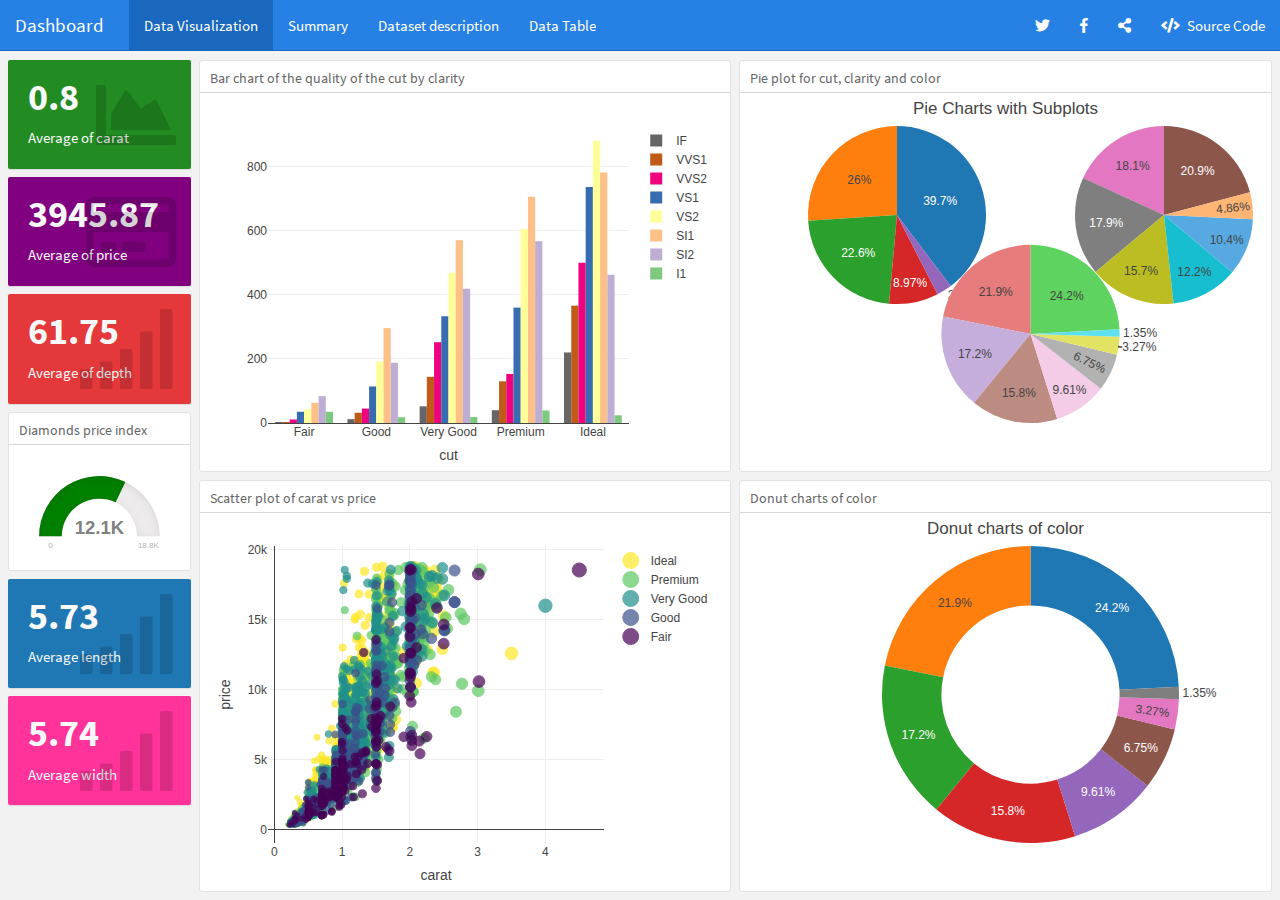
==== docs/index.html @ 5257e361 "Auto update dashboard" ====
<!DOCTYPE html>
<html xmlns="http://www.w3.org/1999/xhtml">
<head>

<meta charset="utf-8">
<meta http-equiv="Content-Type" content="text/html; charset=utf-8" />
<meta name="generator" content="pandoc" />



<title>Dashboard</title>

<meta property="og:title" content="Dashboard" />

<meta name='viewport' content='width=device-width, initial-scale=1.0, maximum-scale=1.0, user-scalable=no' />

<link rel="icon" href="data:image/x-icon;" type="image/x-icon">


<script type="text/javascript">
window.FlexDashboardComponents = [];
</script>

<script id="flexdashboard-navbar" type="application/json">
[{"icon":"fa-twitter"},{"icon":"fa-facebook"},{"icon":"fa-share-alt","items":[{"title":"Twitter","icon":"fa-twitter"},{"title":"Facebook","icon":"fa-facebook"},{"title":"Google+","icon":"fa-google-plus"},{"title":"LinkedIn","icon":"fa-linkedin"},{"title":"Pinterest","icon":"fa-pinterest"}]},{"title":"Source Code","icon":"fa-code","href":"source_embed","align":"right"}]
</script>
<script src="site_libs/header-attrs-2.16/header-attrs.js"></script>
<script src="site_libs/jquery-3.6.0/jquery-3.6.0.min.js"></script>
<meta name="viewport" content="width=device-width, initial-scale=1" />
<link href="site_libs/bootstrap-3.3.5/css/cosmo.min.css" rel="stylesheet" />
<script src="site_libs/bootstrap-3.3.5/js/bootstrap.min.js"></script>
<script src="site_libs/bootstrap-3.3.5/shim/html5shiv.min.js"></script>
<script src="site_libs/bootstrap-3.3.5/shim/respond.min.js"></script>
<style>h1 {font-size: 34px;}
       h1.title {font-size: 38px;}
       h2 {font-size: 30px;}
       h3 {font-size: 24px;}
       h4 {font-size: 18px;}
       h5 {font-size: 16px;}
       h6 {font-size: 12px;}
       code {color: inherit; background-color: rgba(0, 0, 0, 0.04);}
       pre:not([class]) { background-color: white }</style>
<script src="site_libs/stickytableheaders-0.1.19/jquery.stickytableheaders.min.js"></script>
<link href="site_libs/font-awesome-5.1.0/css/all.css" rel="stylesheet" />
<link href="site_libs/font-awesome-5.1.0/css/v4-shims.css" rel="stylesheet" />
<link href="site_libs/featherlight-1.3.5/featherlight.min.css" rel="stylesheet" />
<script src="site_libs/featherlight-1.3.5/featherlight.min.js"></script>
<link href="site_libs/prism-1.4.1/prism.css" rel="stylesheet" />
<script src="site_libs/prism-1.4.1/prism.js"></script>
<script src="site_libs/htmlwidgets-1.5.4/htmlwidgets.js"></script>
<script src="site_libs/raphael-2.1.4/raphael-2.1.4.min.js"></script>
<link href="site_libs/justgage-1.2.2.1/justgage.css" rel="stylesheet" />
<script src="site_libs/justgage-1.2.2.1/justgage.js"></script>
<script src="site_libs/gauge-binding-0.5.2/gauge.js"></script>
<script src="site_libs/plotly-binding-4.10.1/plotly.js"></script>
<script src="site_libs/typedarray-0.1/typedarray.min.js"></script>
<link href="site_libs/crosstalk-1.2.0/css/crosstalk.min.css" rel="stylesheet" />
<script src="site_libs/crosstalk-1.2.0/js/crosstalk.min.js"></script>
<link href="site_libs/plotly-htmlwidgets-css-2.11.1/plotly-htmlwidgets.css" rel="stylesheet" />
<script src="site_libs/plotly-main-2.11.1/plotly-latest.min.js"></script>
<link href="site_libs/datatables-css-0.0.0/datatables-crosstalk.css" rel="stylesheet" />
<script src="site_libs/datatables-binding-0.26/datatables.js"></script>
<link href="site_libs/dt-core-1.12.1/css/jquery.dataTables.min.css" rel="stylesheet" />
<link href="site_libs/dt-core-1.12.1/css/jquery.dataTables.extra.css" rel="stylesheet" />
<script src="site_libs/dt-core-1.12.1/js/jquery.dataTables.min.js"></script>
<script src="site_libs/jszip-1.12.1/jszip.min.js"></script>
<link href="site_libs/dt-ext-buttons-1.12.1/css/buttons.dataTables.min.css" rel="stylesheet" />
<script src="site_libs/dt-ext-buttons-1.12.1/js/dataTables.buttons.min.js"></script>
<script src="site_libs/dt-ext-buttons-1.12.1/js/buttons.html5.min.js"></script>
<script src="site_libs/dt-ext-buttons-1.12.1/js/buttons.colVis.min.js"></script>
<script src="site_libs/dt-ext-buttons-1.12.1/js/buttons.print.min.js"></script>
<style type="text/css">

/*
 Dashboard CSS from Keen IO Dashboards
 (https://github.com/keen/dashboards)
*/

body {
  background: #f2f2f2;
  padding: 60px 0 0 8px; /* padding-top overridden by theme */
}

body hr {
  border-color: #d7d7d7;
  margin: 10px 0;
}

.navbar-inverse .navbar-nav > li > a,
.navbar .navbar-brand {
  text-decoration: none;
}

.navbar-logo {
  margin-top: 1px;
}

.navbar-logo img {
  margin-right: 12px;
}

.navbar-author {
  margin-left: 10px;
  font-size: 15px;
}

.navbar .dropdown-menu .fa {
  min-width: 20px;
}

.navbar .dropdown-menu {
  min-width: 150px;
  max-height: 500px;
  overflow: auto;
}

.chart-wrapper,
.nav-tabs-custom,
.sbframe-commentary
{
  background: #fff;
  border: 1px solid #e2e2e2;
  border-radius: 3px;
  margin-bottom: 8px;
  margin-right: 8px;
}

.chart-title {
  border-bottom: 1px solid #d7d7d7;
  color: #666;
  font-size: 14px;
  font-weight: 300;
  padding: 7px 10px 4px;
}

.chart-wrapper .chart-title:empty {
  display: none;
}

.chart-wrapper .chart-stage {
  overflow: hidden;
  padding: 5px 10px;
  position: relative;
}

.chart-wrapper .chart-notes {
  background: #fbfbfb;
  border-top: 1px solid #e2e2e2;
  color: #808080;
  font-size: 12px;
  padding: 8px 10px 5px;
}

/*
 CSS for handling flexbox layout
*/

#dashboard-container {
  visibility: hidden;
}

.tab-content>.dashboard-page-wrapper.active {
  display: -webkit-box;
  display: -webkit-flex;
  display: -ms-flexbox;
  display: flex;
}

.dashboard-page-wrapper {
  display: -webkit-box;
  display: -webkit-flex;
  display: -ms-flexbox;
  display: flex;
  -webkit-box-orient: vertical;
  -webkit-box-direction: normal;
  -webkit-flex-direction: column;
      -ms-flex-direction: column;
          flex-direction: column;
}

.dashboard-row-orientation {
  display: -webkit-box;
  display: -webkit-flex;
  display: -ms-flexbox;
  display: flex;
  -webkit-box-orient: vertical;
  -webkit-box-direction: normal;
  -webkit-flex-direction: column;
      -ms-flex-direction: column;
          flex-direction: column;
}

.dashboard-row {
  display: -webkit-box;
  display: -webkit-flex;
  display: -ms-flexbox;
  display: flex;
  -webkit-box-orient: horizontal;
  -webkit-box-direction: normal;
  -webkit-flex-direction: row;
      -ms-flex-direction: row;
          flex-direction: row;
}

.dashboard-row-flex {
  -webkit-box-flex: 1;
  -webkit-flex: 1;
      -ms-flex: 1;
          flex: 1;
}

.dashboard-column-orientation {
  display: -webkit-box;
  display: -webkit-flex;
  display: -ms-flexbox;
  display: flex;
  -webkit-box-orient: horizontal;
  -webkit-box-direction: normal;
  -webkit-flex-direction: row;
      -ms-flex-direction: row;
          flex-direction: row;
}

.dashboard-column {
  -webkit-box-flex: 1;
  -webkit-flex: 1;
      -ms-flex: 1;
          flex: 1;
  display: -webkit-box;
  display: -webkit-flex;
  display: -ms-flexbox;
  display: flex;
  -webkit-box-orient: vertical;
  -webkit-box-direction: normal;
  -webkit-flex-direction: column;
      -ms-flex-direction: column;
          flex-direction: column;
}

.chart-wrapper-flex {
  -webkit-box-flex: 1;
  -webkit-flex: 1;
      -ms-flex: 1;
          flex: 1;
  display: -webkit-box;
  display: -webkit-flex;
  display: -ms-flexbox;
  display: flex;
  -webkit-box-orient: vertical;
  -webkit-box-direction: normal;
  -webkit-flex-direction: column;
      -ms-flex-direction: column;
          flex-direction: column;
}

.chart-stage-flex {
  -webkit-box-flex: 1;
  -webkit-flex: 1;
      -ms-flex: 1;
          flex: 1;
  position: relative;
}

.chart-shim {
  position: absolute;
  left: 8px; top: 8px; right: 8px; bottom: 8px;
}

.no-padding .chart-shim {
  left: 0; top: 0; right: 0; bottom: 0;
}

.flowing-content-shim {
  overflow: auto;
  left: 0; top: 0; right: 0; bottom: 0;
  padding-left: 8px;
  padding-right: 8px;
}

.flowing-content-container {
  padding-top: 8px;
  padding-bottom: 8px;
}

.chart-stage .table-bordered {
  border: none;
}

.chart-stage .table-bordered > tbody > tr > th,
.chart-stage .table-bordered > tfoot > tr > th,
.chart-stage .table-bordered > tbody > tr > td,
.chart-stage .table-bordered > tfoot > tr > td {
  border: none;
}

.chart-stage .table-bordered > tbody > tr > td {
  border-top: 1px solid #dddddd;
}

.chart-stage .table-bordered > thead > tr > th {
  border: none;
  border-bottom: 2px solid #dddddd;
}

.bootstrap-table table>thead {
  background-color: #fff;
}

.bootstrap-table table.data,
.bootstrap-table table.shiny-table {
  width: inherit !important;
}

.bootstrap-table table.data>tbody>tr>th,
.bootstrap-table table.shiny-table>tbody>tr>th {
  border-top: none;
  border-bottom: 2px solid #dddddd;
  padding: 5px;
}

.bootstrap-table .data td[align=right] {
  font-family: inherit;
}

.chart-wrapper form {
  padding-left: 5px;
  padding-right: 5px;
}

.shiny-input-container label {
  font-weight: normal;
}

.chart-stage .html-widget {
  width: 100% !important;
  height: 100% !important;
}

.chart-stage .html-widget-static-bound {
  width: 100% !important;
  height: 100% !important;
}

.chart-stage .shiny-bound-output {
  width: 100% !important;
  height: 100% !important;
}

/* Omit display of empty paragraphs */

.chart-shim>p:empty {
  display: none;
}

.chart-stage>p:empty {
  display: none;
}

/* Omit display of special knitr options div*/

.chart-stage .knitr-options {
  display: none;
}

/* Automatically resizing images */

.image-container {
  position: absolute;
  top: 0;
  left: 0;
  right: 0;
  bottom: 0;
  margin: 0;
}

.image-container img {
  opacity: 0;
  overflow: hidden;
}

/* Value box */

.value-box {
  border-radius: 2px;
  position: relative;
  display: block;
  margin-right: 8px;
  margin-bottom: 8px;
  box-shadow: 0 1px 1px rgba(0, 0, 0, 0.1);
}

.value-box > .inner {
  padding: 10px;
  padding-left: 20px;
  padding-right: 20px;
}

.value-box .value {
  font-size: 38px;
  font-weight: bold;
  margin: 0 0 3px 0;
  white-space: nowrap;
  padding: 0;
}

.value-box .caption {
  font-size: 15px;
}
.value-box .caption > small {
  display: block;
  font-size: 13px;
  margin-top: 5px;
}

.value-box .icon i {
  position: absolute;
  top: 15px;
  right: 15px;
  font-size: 80px;
  color: rgba(0, 0, 0, 0.15);
}

.linked-value:hover {
  cursor: pointer;
}

.value-box.linked-value:hover {
  box-shadow: 0 2px 2px rgba(0, 0, 0, 0.3);
}

/* STORYBOARD */

.storyboard-nav button {
  background: transparent;
  border: 0;
  opacity: .3;
  outline: none;
  padding: 0;
}

.storyboard-nav button:hover,
.storyboard-nav button:hover {
  opacity: .5;
}

.storyboard-nav button:disabled,
.storyboard-nav button:disabled {
  opacity: .1;
}

.storyboard-nav .sbnext,
.storyboard-nav .sbprev {
  float: left;
  width: 2%;
  height: 120px;
  font-size: 50px;
}

.storyboard-nav .sbprev {
  text-align: left;
  width: 2%;
}

.storyboard-nav .sbnext {
  float: right;
  text-align: right;
  margin-right: 8px;
}

.storyboard-nav .sbframelist {
  margin: 0 auto;
  width: 94%;
  height: 120px;
  overflow: hidden;
  text-shadow: none;
  margin-bottom: 8px;
}

.storyboard-nav .sbframelist ul {
  list-style: none;
  margin: 0;
  padding: 0;
  height: 100%;
}

.storyboard-nav .sbframelist ul li {
  float: left;
  width: 270px;
  height: 100%;
  padding: 10px 10px 10px 10px;
  margin-right: 8px;
  background: #fff;
  border: 1px solid #e2e2e2;
  border-radius: 3px;
  color: #3a3c47;
  text-align: left;
  font-size: 14px;
  cursor: pointer;
}

.storyboard-nav .sbframelist ul li:last-child {
  margin-right: 0px;
}

.storyboard-nav .sbframelist ul li.active {
  color: #fff;
  background: #B8B8B8;
}

.sbframe-commentary {
  width: 300px;
  background: #fbfbfb;
  font-size: 14px;
}

.sbframe-commentary ul {
  padding-left: 22px;
}

.sbframe.active {
  display: flex;
}

.sbframe:not(.active) {
  display: none;
}

/* NAV TABS */

.nav-tabs-custom > .nav-tabs {
  margin: 0;
  border-bottom: 1px solid #d7d7d7;
  color: #666;
  font-size: 14px;
  font-weight: 300;
  border-top-right-radius: 3px;
  border-top-left-radius: 3px;
}
.nav-tabs-custom > .nav-tabs > li {
  border-top: 3px solid transparent;
  margin-bottom: -1px;
  margin-right: 5px;
}
.nav-tabs-custom > .nav-tabs > li > a,
.nav-tabs-custom > .nav-tabs > li > a:active {
  color: #666;
  font-weight: 300;
  font-size: 14px;
  border-radius: 0;
  padding: 3px 10px 5px;
  text-transform: none;
}

.nav-tabs-custom > .nav-tabs > li:not(.active) > a {
  border-bottom-color: transparent;
}

.nav-tabs-custom > .nav-tabs > li > a.text-muted {
  color: #999;
}
.nav-tabs-custom > .nav-tabs > li > a,
.nav-tabs-custom > .nav-tabs > li > a:hover {
  background: transparent;
  margin: 0;
}
.nav-tabs-custom > .nav-tabs > li > a:hover {
  color: #999;
}
.nav-tabs-custom > .nav-tabs > li:not(.active) > a:hover,
.nav-tabs-custom > .nav-tabs > li:not(.active) > a:focus,
.nav-tabs-custom > .nav-tabs > li:not(.active) > a:active {
  border-color: transparent;
}
.nav-tabs-custom > .nav-tabs > li.active {
  border-top-color: #3c8dbc;
}
.nav-tabs-custom > .nav-tabs > li.active > a,
.nav-tabs-custom > .nav-tabs > li.active:hover > a {
  background-color: #fff;
  color: #666;
}
.nav-tabs-custom > .nav-tabs > li.active > a {
  border-top-color: transparent;
  border-left-color: #d7d7d7;
  border-right-color: #d7d7d7;
}
.nav-tabs-custom > .nav-tabs > li:first-of-type {
  margin-left: 0;
}
.nav-tabs-custom > .nav-tabs > li:first-of-type.active > a {
  border-left-color: transparent;
}
.nav-tabs-custom > .nav-tabs.pull-right {
  float: none !important;
}
.nav-tabs-custom > .nav-tabs.pull-right > li {
  float: right;
}
.nav-tabs-custom > .nav-tabs.pull-right > li:first-of-type {
  margin-right: 0;
}
.nav-tabs-custom > .nav-tabs.pull-right > li:first-of-type > a {
  border-left-width: 1px;
}
.nav-tabs-custom > .nav-tabs.pull-right > li:first-of-type.active > a {
  border-left-color: #d7d7d7;
  border-right-color: transparent;
}
.nav-tabs-custom > .nav-tabs > li.header {
  line-height: 35px;
  padding: 0 10px;
  font-size: 20px;
  color: #666;
}
.nav-tabs-custom > .nav-tabs > li.header > .fa,
.nav-tabs-custom > .nav-tabs > li.header > .glyphicon,
.nav-tabs-custom > .nav-tabs > li.header > .ion {
  margin-right: 5px;
}
.nav-tabs-custom > .tab-content {
  background: #fff;
  padding: 0;
  border-bottom-right-radius: 3px;
  border-bottom-left-radius: 3px;
  display: -webkit-box;
  display: -webkit-flex;
  display: -ms-flexbox;
  display: flex;
}

.nav-tabs-custom > .tab-content > .chart-wrapper {
  background: #fff;
  border: none;
  margin: 0;
}


.nav-tabs-custom > .tab-content > .active {
  display: -webkit-box;
  display: -webkit-flex;
  display: -ms-flexbox;
  display: flex;
}

.nav-tabs-custom .dropdown.open > a:active,
.nav-tabs-custom .dropdown.open > a:focus {
  background: transparent;
  color: #999;
}


@media (max-width: 767px) {
  .value-box {
    text-align: center;
    margin-right: 8px;
  }
  .value-box .icon {
    display: none;
  }
}

/* Fixed position sidebar */

.section.sidebar {
  position: fixed;
  top: 51px; /* overridden by theme */
  left: 0;
  bottom: 0;
  border-right: 1px solid #e2e2e2;
  background-color: white; /* overridden by theme */
  padding-left: 10px;
  padding-right: 10px;
  visibility: hidden;
  overflow: auto;
}

.section.sidebar form p:first-child {
  margin-top: 10px;
}

/* Embedded source code */

#flexdashboard-source-code {
  display: none;
}

.featherlight-content #flexdashboard-source-code {
  display: inline-block;
}

.featherlight-content {
  width: 80%;
  max-width: 800px;
  padding: 0 !important;
  border-bottom: none !important;
}

.featherlight:last-of-type {
  background: rgba(0, 0, 0, 0.7);
}

.featherlight-inner {
  width: 100%;
}

.featherlight-content pre {
  margin: 0;
  border: 0;
  background: #fff;
  font-size: 12px;
}

.unselectable {
  -ms-user-select: none;
  -webkit-user-select: none;
  -khtml-user-select: none;
  -moz-user-select: -moz-none;
  -o-user-select: none;
  user-select: none;
}

#flexdashboard-source-code code {
  -ms-user-select: text;
  -webkit-user-select: text;
  -khtml-user-select: text;
  -moz-user-select: text;
  -o-user-select: text;
  user-select: text;
}

/* DataTables Tweaks */

.dataTables_filter input[type="search"] {
  -webkit-appearance: searchfield;
  outline: none;
}

.dataTables_wrapper.no-footer
.dataTables_info {
  padding-top: 0;
}


table.dataTable thead th {
  border-bottom: 1px solid #d7d7d7;
}

.dataTables_wrapper.no-footer .dataTables_scrollBody {
  border-bottom: 1px solid #d7d7d7;
}

/* Mobile phone only CSS */

.desktop-layout div.section.mobile {
  display: none;
}

.mobile-layout div.section.no-mobile {
  display: none;
}

.mobile-figure {
  display: none;
}



body {
  padding-top: 60px;
}

.section.sidebar {
  top: 51px;
  background-color: rgba(39, 128, 227, 0.1);
}

.value-box {
  color: #f9f9f9;
}

.bg-primary {
  background-color: rgba(39, 128, 227, 0.7);
}

.storyboard-nav .sbframelist ul li.active {
  background-color: rgba(39, 128, 227, 0.7);
}

.nav-tabs-custom > .nav-tabs > li.active {
  border-top-color: rgba(39, 128, 227, 0.7);
}

.bg-info {
  background-color: rgba(153, 84, 187, 0.7);
}

.bg-warning {
  background-color: rgba(255, 117, 24, 0.7);
}

.bg-danger {
  background-color: rgba(255, 0, 57, 0.7);
}

.bg-success {
  background-color: rgba(63, 182, 24, 0.7);
}

.chart-title {
  font-weight: 500;
}

.nav-tabs-custom > .nav-tabs > li > a,
.nav-tabs-custom > .nav-tabs > li > a:active {
  font-weight: 500;
}

@media only screen and (min-width: 768px) {
html, body {
  height: 100%;
}

#dashboard-container {
  height: 100%;
}
}
</style>



</head>

<body>

<div class="navbar navbar-inverse navbar-fixed-top" role="navigation">
<div class="container-fluid">
<div class="navbar-header">

<button id="navbar-button" type="button" class="navbar-toggle collapsed" data-toggle="collapse" data-target="#navbar">
<span class="icon-bar"></span>
<span class="icon-bar"></span>
<span class="icon-bar"></span>
</button>

<span class="navbar-logo pull-left">
  
</span>
<span class="navbar-brand">
  Dashboard
  <span class="navbar-author">
        </span>
</span>

</div>
<div id="navbar" class="navbar-collapse collapse">
<ul class="nav navbar-nav navbar-left">
</ul>
<ul class="nav navbar-nav navbar-right">
</ul>
</div><!--/.nav-collapse-->
</div><!--/.container-->
</div><!--/.navbar-->

<script type="text/javascript">


var FlexDashboard = (function () {

  // initialize options
  var _options = {};

  var FlexDashboard = function() {

    // default options
    _options = $.extend(_options, {
      theme: "cosmo",
      fillPage: false,
      orientation: 'columns',
      storyboard: false,
      defaultFigWidth: 576,
      defaultFigHeight: 461,
      defaultFigWidthMobile: 360,
      defaultFigHeightMobile: 461,
      isMobile: false,
      isPortrait: false,
      resize_reload: true
    });
  };

  function init(options) {

    // extend default options
    $.extend(true, _options, options);

    // add ids to sections that don't have them (pandoc won't assign ids
    // to e.g. sections with titles consisting of only chinese characters)
    var nextId = 1;
    $('.level1:not([id]),.level2:not([id]),.level3:not([id])').each(function() {
      $(this).attr('id', 'dashboard-' + nextId++);
    });

    // find navbar items
    var navbarItems = $('#flexdashboard-navbar');
    if (navbarItems.length)
      navbarItems = JSON.parse(navbarItems.html());
    addNavbarItems(navbarItems);

    // find the main dashboard container
    var dashboardContainer = $('#dashboard-container');

    // resolve mobile classes
    resolveMobileClasses(dashboardContainer);

    // one time global initialization for components
    componentsInit(dashboardContainer);

    // look for a global sidebar
    var globalSidebar = dashboardContainer.find(".section.level1.sidebar");
    if (globalSidebar.length > 0) {

      // global layout for fullscreen displays
      if (!isMobilePhone()) {

         // hoist it up to the top level
         globalSidebar.insertBefore(dashboardContainer);

         // lay it out (set width/positions)
         layoutSidebar(globalSidebar, dashboardContainer);

      // tuck sidebar into first page for mobile phones
      } else {

        // convert it into a level3 section
        globalSidebar.removeClass('sidebar');
        globalSidebar.removeClass('level1');
        globalSidebar.addClass('level3');
        var h1 = globalSidebar.children('h1');
        var h3 = $('<h3></h3>');
        h3.append(h1.contents());
        h3.insertBefore(h1);
        h1.detach();

        // move it into the first page
        var page = dashboardContainer.find('.section.level1').first();
        if (page.length > 0)
          page.prepend(globalSidebar);
      }
    }

    // look for pages to layout
    var pages = $('div.section.level1');
    if (pages.length > 0) {

        // find the navbar and collapse on clicked
        var navbar = $('#navbar');
        navbar.on("click", "a[data-toggle!=dropdown]", null, function () {
           navbar.collapse('hide');
        });

        // envelop the dashboard container in a tab content div
        dashboardContainer.wrapInner('<div class="tab-content"></div>');

        pages.each(function(index) {

          // lay it out
          layoutDashboardPage($(this));

          // add it to the navbar
          addToNavbar($(this), index === 0);

        });

    } else {

      // remove the navbar and navbar button if we don't
      // have any navbuttons
      if (navbarItems.length === 0) {
        $('#navbar').remove();
        $('#navbar-button').remove();
      }

      // add the storyboard class if requested
      if (_options.storyboard)
        dashboardContainer.addClass('storyboard');

      // layout the entire page
      layoutDashboardPage(dashboardContainer);
    }

    // if we are in shiny we need to trigger a window resize event to
    // force correct layout of shiny-bound-output elements
    if (isShinyDoc())
      $(window).trigger('resize');

    // make main components visible
    $('.section.sidebar').css('visibility', 'visible');
    dashboardContainer.css('visibility', 'visible');

    // handle location hash
    handleLocationHash();

    // intialize prism highlighting
    initPrismHighlighting();

    // record mobile and orientation state then register a handler
    // to refresh if resize_reload is set to true and it changes
    _options.isMobile = isMobilePhone();
    _options.isPortrait = isPortrait();
    if (_options.resize_reload) {
      $(window).on('resize', function() {
        if (_options.isMobile !== isMobilePhone() ||
            _options.isPortrait !== isPortrait()) {
          window.location.reload();
        }
      });
    } else {
      // if in desktop mode and resizing to mobile, make sure the heights are 100%
      // This enforces what `fillpage.css` does for "wider" pages.
      // Since we are not reloading once the page becomes small, we need to force the height to 100%
      // This is a new situation introduced when `_options.resize_reload` is `false`
      if (! _options.isMobile) {
        // only add if `fillpage.css` was added in the first place
        if (_options.fillPage) {
          // fillpage.css
          $("html,body,#dashboard").css("height", "100%");
        }
      }
    }
    // trigger layoutcomplete event
    dashboardContainer.trigger('flexdashboard:layoutcomplete');
  }

  function resolveMobileClasses(dashboardContainer) {
     // add top level layout class
    dashboardContainer.addClass(isMobilePhone() ? 'mobile-layout' :
                                                  'desktop-layout');

    // look for .mobile sections and add .no-mobile to their peers
    var mobileSections = $('.section.mobile');
    mobileSections.each(function() {
       var id = $(this).attr('id');
       var nomobileId = id.replace(/-\d+$/, '');
       $('#' + nomobileId).addClass('no-mobile');
    });
  }

  function addNavbarItems(navbarItems) {

    var navbarLeft = $('ul.navbar-left');
    var navbarRight = $('ul.navbar-right');

    for (var i = 0; i<navbarItems.length; i++) {

      // get the item
      var item = navbarItems[i];

      // determine the container
      var container = null;
      if (item.align === "left")
        container = navbarLeft;
      else
        container = navbarRight;

      // navbar menu if we have multiple items
      if (item.items) {
        var menu = navbarMenu(null, item.icon, item.title, container);
        for (var j = 0; j<item.items.length; j++) {
          var subItem = item.items[j];
          var li = $('<li></li>');
          li.append(navbarLink(subItem.icon, subItem.title, subItem.href, subItem.target));
          menu.append(li);
        }
      } else {
        var li = $('<li></li>');
        li.append(navbarLink(item.icon, item.title, item.href, item.target));
        container.append(li);
      }
    }
  }

  // create or get a reference to an existing dropdown menu
  function navbarMenu(id, icon, title, container) {
    var existingMenu = [];
    if (id)
      existingMenu = container.children('#' + id);
    if (existingMenu.length > 0) {
      return existingMenu.children('ul');
    } else {
      var li = $('<li></li>');
      if (id)
        li.attr('id', id);
      li.addClass('dropdown');
      // auto add "Share" title on mobile if necessary
      if (!title && icon && (icon === "fa-share-alt") && isMobilePhone())
        title = "Share";
      if (title) {
        title = title + ' <span class="caret"></span>';
      }
      var a = navbarLink(icon, title, "#");
      a.addClass('dropdown-toggle');
      a.attr('data-toggle', 'dropdown');
      a.attr('role', 'button');
      a.attr('aria-expanded', 'false');
      li.append(a);
      var ul = $('<ul class="dropdown-menu"></ul>');
      ul.attr('role', 'menu');
      li.append(ul);
      container.append(li);
      return ul;
    }
  }

  function addToNavbar(page, active) {

    // capture the id and data-icon attribute (if any)
    var id = page.attr('id');
    var icon = page.attr('data-icon');
    var navmenu = page.attr('data-navmenu');

    // get hidden state (transfer this to navbar)
    var hidden = page.hasClass('hidden');
    page.removeClass('hidden');

    // sanitize the id for use with bootstrap tabs
    id = id.replace(/[.\/?&!#<>]/g, '').replace(/\s/g, '_');
    page.attr('id', id);

    // get the wrapper
    var wrapper = page.closest('.dashboard-page-wrapper');

    // move the id to the wrapper
    page.removeAttr('id');
    wrapper.attr('id', id);

    // add the tab-pane class to the wrapper
    wrapper.addClass('tab-pane');
    if (active)
      wrapper.addClass('active');

    // get a reference to the h1, discover its inner contens, then detach it
    var h1 = wrapper.find('h1').first();
    var title = h1.contents();
    h1.detach();

    // create a navbar item
    var li = $('<li></li>');
    var a = navbarLink(icon, title, '#' + id);
    a.attr('data-toggle', 'tab');
    li.append(a);

    // add it to the navbar (or navbar menu if specified)
    var container = $('ul.navbar-left');
    if (navmenu) {
      var menuId = navmenu.replace(/\s+/g, '');
      var menu = navbarMenu(menuId, null, navmenu, container);
      menu.append(li);
    } else {
      container.append(li);
    }

    // hide it if requested
    if (hidden)
      li.addClass('hidden');
  }

  function navbarLink(icon, title, href, target) {

    var a = $('<a></a>');
    if (icon) {

      // get the name of the icon set and icon
      var dashPos = icon.indexOf("-");
      var iconSet = null;
      var iconSplit = icon.split(" ");
      if (iconSplit.length > 1) {
        iconSet = iconSplit[0];
        icon = iconSplit.slice(1).join(" ");
      } else {
        iconSet = icon.substring(0, dashPos);
      }
      var iconName = icon.substring(dashPos + 1);

      // create the icon
      var iconElement = $('<span class="' + iconSet + ' ' + icon + '"></span>');
      if (title)
        iconElement.css('margin-right', '7px');
      a.append(iconElement);
      // if href is null see if we can auto-generate based on icon (e.g. social)
      if (!href)
        maybeGenerateLinkFromIcon(iconName, a);
    }
    if (title)
      a.append(title);

    // add the href.
    if (href) {
      if (href === "source_embed") {
        a.attr('href', '#');
        a.attr('data-featherlight', "#flexdashboard-source-code");
        a.featherlight({
            beforeOpen: function(event){
              $('body').addClass('unselectable');
            },
            afterClose: function(event){
              $('body').removeClass('unselectable');
            }
        });
      } else {
        a.attr('href', href);
      }
    }

    // add the arget
    if (target)
      a.attr('target', target);

    return a;
  }

  // auto generate a link from an icon name (e.g. twitter) when possible
  function maybeGenerateLinkFromIcon(iconName, a) {

     var serviceLinks = {
      "twitter": "https://twitter.com/share?text=" + encodeURIComponent(document.title) + "&url="+encodeURIComponent(location.href),
      "facebook": "https://www.facebook.com/sharer/sharer.php?s=100&p[url]="+encodeURIComponent(location.href),
      "google-plus": "https://plus.google.com/share?url="+encodeURIComponent(location.href),
      "linkedin": "https://www.linkedin.com/shareArticle?mini=true&url="+encodeURIComponent(location.href) + "&title=" + encodeURIComponent(document.title),
      "pinterest": "https://pinterest.com/pin/create/link/?url="+encodeURIComponent(location.href) + "&description=" + encodeURIComponent(document.title)
    };

    var makeSocialLink = function(a, href) {
      a.attr('href', '#');
      a.on('click', function(e) {
        e.preventDefault();
        window.open(href);
      });
    };

    $.each(serviceLinks, function(key, value) {
      if (iconName.indexOf(key) !== -1)
        makeSocialLink(a, value);
    });
  }

  // layout a dashboard page
  function layoutDashboardPage(page) {

    // use a page wrapper so that free form content above the
    // dashboard appears at the top rather than the side (as it
    // would without the wrapper in a column orientation)
    var wrapper = $('<div class="dashboard-page-wrapper"></div>');
    page.wrap(wrapper);

    // if there are no level2 or level3 headers synthesize a level3
    // header to contain the (e.g. frame it, scroll container, etc.)
    var headers = page.find('h2,h3');
    if (headers.length === 0)
      page.wrapInner('<div class="section level3"></div>');

    // hoist up any content before level 2 or level 3 headers
    var children = page.children();
    children.each(function(index) {
      if ($(this).hasClass('level2') || $(this).hasClass('level3'))
        return false;
      $(this).insertBefore(page);
    });

    // determine orientation and fillPage behavior for distinct media
    var orientation, fillPage, storyboard;

    // media: mobile phone
    if (isMobilePhone()) {

      // if there is a sidebar we need to ensure it's content
      // is properly framed as an h3
      var sidebar = page.find('.section.sidebar');
      sidebar.removeClass('sidebar');
      sidebar.wrapInner('<div class="section level3"></div>');
      var h2 = sidebar.find('h2');
      var h3 = $('<h3></h3>');
      h3.append(h2.contents());
      h3.insertBefore(h2);
      h2.detach();

      // wipeout h2 elements then enclose them in a single h2
      var level2 = page.find('div.section.level2');
      level2.each(function() {
        level2.children('h2').remove();
        level2.children().unwrap();
      });
      page.wrapInner('<div class="section level2"></div>');

      // substitute mobile images
      if (isPortrait()) {
        var mobileFigures = $('img.mobile-figure');
        mobileFigures.each(function() {
          // get the src (might be base64 encoded)
          var src = $(this).attr('src');

          // find it's peer
          var id = $(this).attr('data-mobile-figure-id');
          var img = $('img[data-figure-id=' + id + "]");
          img.attr('src', src)
             .attr('width', _options.defaultFigWidthMobile)
             .attr('height', _options.defaultFigHeightMobile);
        });
      }

      // hoist storyboard commentary into it's own section
      if (page.hasClass('storyboard')) {
        var commentaryHR = page.find('div.section.level3 hr');
        commentaryHR.each(function() {
          var commentary = $(this).nextAll().detach();
          var commentarySection = $('<div class="section level3"></div>');
          commentarySection.append(commentary);
          commentarySection.insertAfter($(this).closest('div.section.level3'));
          $(this).remove();
        });
      }

      // force a non full screen layout by columns
      orientation = _options.orientation = 'columns';
      fillPage = _options.fillPage = false;
      storyboard = _options.storyboard = false;

    // media: desktop
    } else {

      // determine orientation
      orientation = page.attr('data-orientation');
      if (orientation !== 'rows' && orientation != 'columns')
        orientation = _options.orientation;

      // determine storyboard mode
      storyboard = page.hasClass('storyboard');

      // fillPage based on options (force for storyboard)
      fillPage = _options.fillPage || storyboard;

      // handle sidebar
      var sidebar = page.find('.section.level2.sidebar');
      if (sidebar.length > 0)
        layoutSidebar(sidebar, page);
    }

    // give it and it's parent divs height: 100% if we are in fillPage mode
    if (fillPage) {
      page.addClass('vertical-layout-fill');
      page.css('height', '100%');
      page.parents('div').css('height', '100%');
    } else {
      page.addClass('vertical-layout-scroll');
    }

    // perform the layout
    if (storyboard)
      layoutPageAsStoryboard(page);
    else if (orientation === 'rows')
      layoutPageByRows(page, fillPage);
    else if (orientation === 'columns')
      layoutPageByColumns(page, fillPage);
  }

  function layoutSidebar(sidebar, content) {

    // get it out of the header hierarchy
    sidebar = sidebar.first();
    if (sidebar.hasClass('level1')) {
      sidebar.removeClass('level1');
      sidebar.children('h1').remove();
    } else if (sidebar.hasClass('level2')) {
      sidebar.removeClass('level2');
      sidebar.children('h2').remove();
    }

    // determine width
    var sidebarWidth = isTablet() ? 220 : 250;
    var dataWidth = parseInt(sidebar.attr('data-width'));
    if (dataWidth)
      sidebarWidth = dataWidth;

    // set the width and shift the page right to accomodate the sidebar
    sidebar.css('width', sidebarWidth + 'px');
    content.css('padding-left', sidebarWidth + 'px');

    // wrap it's contents in a form
    sidebar.wrapInner($('<form></form>'));
  }

  function layoutPageAsStoryboard(page) {

    // create storyboard navigation
    var nav = $('<div class="storyboard-nav"></div>');

    // add navigation buttons
    var prev = $('<button class="sbprev"><i class="fa fa-angle-left"></i></button>');
    nav.append(prev);
    var next= $('<button class="sbnext"><i class="fa fa-angle-right"></i></button>');
    nav.append(next);

    // add navigation frame
    var frameList = $('<div class="sbframelist"></div>');
    nav.append(frameList);
    var ul = $('<ul></ul>');
    frameList.append(ul);

     // find all the level3 sections (those are the storyboard frames)
    var frames = page.find('div.section.level3');
    frames.each(function() {

      // mark it
      $(this).addClass('sbframe');

      // divide it into chart content and (optional) commentary
      $(this).addClass('dashboard-column-orientation');

      // stuff the chart into it's own div w/ flex
      $(this).wrapInner('<div class="sbframe-component"></div>');
      setFlex($(this), 1);
      var frame = $(this).children('.sbframe-component');

      // extract the title from the h3
      var li = $('<li></li>');
      var h3 = frame.children('h3');
      li.append(h3.contents());
      h3.detach();
      ul.append(li);

      // extract commentary
      var hr = frame.children('hr');
      if (hr.length) {
        var commentary = hr.nextAll().detach();
        hr.remove();
        var commentaryFrame = $('<div class="sbframe-commentary"></div>');
        commentaryFrame.addClass('flowing-content-shim');
        commentaryFrame.addClass('flowing-content-container');
        commentaryFrame.append(commentary);
        $(this).append(commentaryFrame);

        // look for a data-commentary-width attribute
        var commentaryWidth = $(this).attr('data-commentary-width');
        if (commentaryWidth)
          commentaryFrame.css('width', commentaryWidth + 'px');
      }

      // layout the chart (force flex)
      var result = layoutChart(frame, true);

      // ice the notes if there are none
      if (!result.notes)
        frame.find('.chart-notes').remove();

      // set flex on chart
      setFlex(frame, 1);
    });

    // create a div to hold all the frames
    var frameContent = $('<div class="sbframe-content"></div>');
    frameContent.addClass('dashboard-row-orientation');
    frameContent.append(frames.detach());

    // row orientation to stack nav and frame content
    page.addClass('dashboard-row-orientation');
    page.append(nav);
    page.append(frameContent);
    setFlex(frameContent, 1);

    // initialize sly
    var sly = new Sly(frameList, {
    		horizontal: true,
    		itemNav: 'basic',
    		smart: true,
    		activateOn: 'click',
    		startAt: 0,
    		scrollBy: 1,
    		activatePageOn: 'click',
    		speed: 200,
    		moveBy: 600,
    		dragHandle: true,
    		dynamicHandle: true,
    		clickBar: true,
    		keyboardNavBy: 'items',
    		next: next,
    		prev: prev
    	}).init();

    // make first frame active
    frames.removeClass('active');
    frames.first().addClass('active');

    // subscribe to frame changed events
    sly.on('active', function (eventName, itemIndex) {
      frames.removeClass('active');
      frames.eq(itemIndex).addClass('active')
                          .trigger('shown');
    });
  }

  function layoutPageByRows(page, fillPage) {

    // row orientation
    page.addClass('dashboard-row-orientation');

    // find all the level2 sections (those are the rows)
    var rows = page.find('div.section.level2');

    // if there are no level2 sections then treat the
    // entire page as if it's a level 2 section
    if (rows.length === 0) {
      page.wrapInner('<div class="section level2"></div>');
      rows = page.find('div.section.level2');
    }

    rows.each(function () {

      // flags
      var haveNotes = false;
      var haveFlexHeight = true;

      // remove the h2
      $(this).children('h2').remove();

      // check for a tabset
      var isTabset = $(this).hasClass('tabset');
      if (isTabset)
        layoutTabset($(this));

      // give it row layout semantics if it's not a tabset
      if (!isTabset)
        $(this).addClass('dashboard-row');

      // find all of the level 3 subheads
      var columns = $(this).find('div.section.level3');

      // determine figureSizes sizes
      var figureSizes = chartFigureSizes(columns);

      // fixup the columns
      columns.each(function(index) {

        // layout the chart (force flex if we are in a tabset)
        var result = layoutChart($(this), isTabset);

        // update flexHeight state
        if (!result.flex)
          haveFlexHeight = false;

        // update state
        if (result.notes)
          haveNotes = true;

        // set the column flex based on the figure width
        // (value boxes will just get the default figure width)
        var chartWidth = figureSizes[index].width;
        setFlex($(this), chartWidth + ' ' + chartWidth + ' 0px');

      });

      // remove empty chart note divs
      if (isTabset)
        $(this).find('.chart-notes').filter(function() {
            return $(this).html() === "&nbsp;";
        }).remove();
      if (!haveNotes)
        $(this).find('.chart-notes').remove();

       // make it a flexbox row
      if (haveFlexHeight)
        $(this).addClass('dashboard-row-flex');

      // now we can set the height on all the wrappers (based on maximum
      // figure height + room for title and notes, or data-height on the
      // container if specified). However, don't do this if there is
      // no flex on any of the constituent columns
      var flexHeight = null;
      var dataHeight = parseInt($(this).attr('data-height'));
      if (dataHeight)
        flexHeight = adjustedHeight(dataHeight, columns.first());
      else if (haveFlexHeight)
        flexHeight = maxChartHeight(figureSizes, columns);
      if (flexHeight) {
        if (fillPage)
          setFlex($(this), flexHeight + ' ' + flexHeight + ' 0px');
        else {
          $(this).css('height', flexHeight + 'px');
          setFlex($(this), '0 0 ' + flexHeight + 'px');
        }
      }

    });
  }

  function layoutPageByColumns(page, fillPage) {

    // column orientation
    page.addClass('dashboard-column-orientation');

    // find all the level2 sections (those are the columns)
    var columns = page.find('div.section.level2');

    // if there are no level2 sections then treat the
    // entire page as if it's a level 2 section
    if (columns.length === 0) {
      page.wrapInner('<div class="section level2"></div>');
      columns = page.find('div.section.level2');
    }

    // layout each column
    columns.each(function (index) {

      // remove the h2
      $(this).children('h2').remove();

      // make it a flexbox column
      $(this).addClass('dashboard-column');

      // check for a tabset
      var isTabset = $(this).hasClass('tabset');
      if (isTabset)
        layoutTabset($(this));

      // find all the h3 elements
      var rows = $(this).find('div.section.level3');

      // get the figure sizes for the rows
      var figureSizes = chartFigureSizes(rows);

      // column flex is the max row width (or data-width if specified)
      var flexWidth;
      var dataWidth = parseInt($(this).attr('data-width'));
      if (dataWidth)
        flexWidth = dataWidth;
      else
        flexWidth = maxChartWidth(figureSizes);
      setFlex($(this), flexWidth + ' ' + flexWidth + ' 0px');

      // layout each chart
      rows.each(function(index) {

        // perform the layout
        var result = layoutChart($(this), false);

        // ice the notes if there are none
        if (!result.notes)
          $(this).find('.chart-notes').remove();

        // set flex height based on figHeight, then adjust
        if (result.flex) {
          var chartHeight = figureSizes[index].height;
          chartHeight = adjustedHeight(chartHeight, $(this));
          if (fillPage)
            setFlex($(this), chartHeight + ' ' + chartHeight + ' 0px');
          else {
            $(this).css('height', chartHeight + 'px');
            setFlex($(this), chartHeight + ' ' + chartHeight + ' ' + chartHeight + 'px');
          }
        }
      });
    });
  }

  function chartFigureSizes(charts) {

    // sizes
    var figureSizes = new Array(charts.length);

    // check each chart
    charts.each(function(index) {

      // start with default
      figureSizes[index] = {
        width: _options.defaultFigWidth,
        height: _options.defaultFigHeight
      };

      // look for data-height or data-width then knit options
      var dataWidth = parseInt($(this).attr('data-width'));
      var dataHeight = parseInt($(this).attr('data-height'));
      var knitrOptions = $(this).find('.knitr-options:first');
      var knitrWidth, knitrHeight;
      if (knitrOptions) {
        knitrWidth = parseInt(knitrOptions.attr('data-fig-width'));
        knitrHeight =  parseInt(knitrOptions.attr('data-fig-height'));
      }

      // width
      if (dataWidth)
        figureSizes[index].width = dataWidth;
      else if (knitrWidth)
        figureSizes[index].width = knitrWidth;

      // height
      if (dataHeight)
        figureSizes[index].height = dataHeight;
      else if (knitrHeight)
        figureSizes[index].height = knitrHeight;
    });

    // return sizes
    return figureSizes;
  }

  function maxChartHeight(figureSizes, charts) {

    // first compute the maximum height
    var maxHeight = _options.defaultFigHeight;
    for (var i = 0; i<figureSizes.length; i++)
      if (figureSizes[i].height > maxHeight)
        maxHeight = figureSizes[i].height;

    // now add offests for chart title and chart notes
    if (charts.length)
      maxHeight = adjustedHeight(maxHeight, charts.first());

    return maxHeight;
  }

  function adjustedHeight(height, chart) {
    if (chart.length > 0) {
      var chartTitle = chart.find('.chart-title');
      if (chartTitle.length)
        height += chartTitle.first().outerHeight();
      var chartNotes = chart.find('.chart-notes');
      if (chartNotes.length)
        height += chartNotes.first().outerHeight();
    }
    return height;
  }

  function maxChartWidth(figureSizes) {
    var maxWidth = _options.defaultFigWidth;
    for (var i = 0; i<figureSizes.length; i++)
      if (figureSizes[i].width > maxWidth)
        maxWidth = figureSizes[i].width;
    return maxWidth;
  }

  // layout a chart
  function layoutChart(chart, forceFlex) {

    // state to return
    var result = {
      notes: false,
      flex: false
    };

    // extract the title
    var title = extractTitle(chart);

    // find components that apply to this container
    var components = componentsFind(chart);

    // if it's a custom component then call it and return
    var customComponents = componentsCustom(components);
    if (customComponents.length) {
      componentsLayout(customComponents, title, chart);
      result.notes = false;
      result.flex = forceFlex || componentsFlex(customComponents);
      return result;
    }

    // put all the content in a chart wrapper div
    chart.addClass('chart-wrapper');
    chart.wrapInner('<div class="chart-stage"></div>');
    var chartContent = chart.children('.chart-stage');

    // flex the content if appropriate
    result.flex = forceFlex || componentsFlex(components);
    if (result.flex) {
      // add flex classes
      chart.addClass('chart-wrapper-flex');
      chartContent.addClass('chart-stage-flex');

      // additional shim to break out of flexbox sizing
      chartContent.wrapInner('<div class="chart-shim"></div>');
      chartContent = chartContent.children('.chart-shim');
    }

    // set custom data-padding attribute
    var pad = chart.attr('data-padding');
    if (pad) {
      if (pad === "0")
        chart.addClass('no-padding');
      else {
        pad = pad + 'px';
        chartContent.css('left', pad)
                    .css('top', pad)
                    .css('right', pad)
                    .css('bottom', pad)
      }
    }

    // call compoents
    componentsLayout(components, title, chartContent);

    // also activate components on shiny output
    findShinyOutput(chartContent).on('shiny:value',
      function(event) {
        var element = $(event.target);
        setTimeout(function() {

          // see if we opted out of flex based on our output (for shiny
          // we can't tell what type of output we have until after the
          // value is bound)
          var components = componentsFind(element);
          var flex = forceFlex || componentsFlex(components);
          if (!flex) {
            chart.css('height', "");
            setFlex(chart, "");
            chart.removeClass('chart-wrapper-flex');
            chartContent.removeClass('chart-stage-flex');
            chartContent.children().unwrap();
          }

          // perform layout
          componentsLayout(components, title, element.parent());
        }, 10);
      });

    // add the title
    var chartTitle = $('<div class="chart-title"></div>');
    chartTitle.append(title);
    chart.prepend(chartTitle);

    // add the notes section
    var chartNotes = $('<div class="chart-notes"></div>');
    chartNotes.html('&nbsp;');
    chart.append(chartNotes);

    // attempt to extract notes if we have a component
    if (components.length)
      result.notes = extractChartNotes(chartContent, chartNotes);

    // return result
    return result;
  }

  // build a tabset from a section div with the .tabset class
  function layoutTabset(tabset) {

    // check for fade option
    var fade = tabset.hasClass("tabset-fade");
    var navClass = "nav-tabs";

    // determine the heading level of the tabset and tabs
    var match = tabset.attr('class').match(/level(\d) /);
    if (match === null)
      return;
    var tabsetLevel = Number(match[1]);
    var tabLevel = tabsetLevel + 1;

    // find all subheadings immediately below
    var tabs = tabset.find("div.section.level" + tabLevel);
    if (!tabs.length)
      return;

    // create tablist and tab-content elements
    var tabList = $('<ul class="nav ' + navClass + '" role="tablist"></ul>');
    $(tabs[0]).before(tabList);
    var tabContent = $('<div class="tab-content"></div>');
    $(tabs[0]).before(tabContent);

    // build the tabset
    tabs.each(function(i) {

      // get the tab div
      var tab = $(tabs[i]);

      // get the id then sanitize it for use with bootstrap tabs
      var id = tab.attr('id');

      // sanitize the id for use with bootstrap tabs
      id = id.replace(/[.\/?&!#<>]/g, '').replace(/\s/g, '_');
      tab.attr('id', id);

      // get the heading element within it and grab it's text
      var heading = tab.find('h' + tabLevel + ':first');
      var headingDom = heading.contents();

      // build and append the tab list item
      var a = $('<a role="tab" data-toggle="tab"></a>');
      a.append(headingDom);
      a.attr('href', '#' + id);
      a.attr('aria-controls', id);
      var li = $('<li role="presentation"></li>');
      li.append(a);
      if (i === 0)
        li.attr('class', 'active');
      tabList.append(li);

      // set it's attributes
      tab.attr('role', 'tabpanel');
      tab.addClass('tab-pane');
      tab.addClass('tabbed-pane');
      tab.addClass('no-title');
      if (fade)
        tab.addClass('fade');
      if (i === 0) {
        tab.addClass('active');
        if (fade)
          tab.addClass('in');
      }

      // move it into the tab content div
      tab.detach().appendTo(tabContent);
    });

    // add nav-tabs-custom
    tabset.addClass('nav-tabs-custom');

    // internal layout is dashboard-column with tab-content flexing
    tabset.addClass('dashboard-column');
    setFlex(tabContent, 1);
  }

  // one time global initialization for components
  function componentsInit(dashboardContainer) {
    for (var i=0; i<window.FlexDashboardComponents.length; i++) {
      var component = window.FlexDashboardComponents[i];
      if (component.init)
        component.init(dashboardContainer);
    }
  }

  // find components that apply within a container
  function componentsFind(container) {

    // look for components
    var components = [];
    for (var i=0; i<window.FlexDashboardComponents.length; i++) {
      var component = window.FlexDashboardComponents[i];
      if (component.find(container).length)
        components.push(component);
    }

    // if there were none then use a special flowing content component
    // that just adds a scrollbar in fillPage mode
    if (components.length == 0) {
      components.push({
        find: function(container) {
          return container;
        },

        flex: function(fillPage) {
          return fillPage;
        },

        layout: function(title, container, element, fillPage) {
          if (fillPage) {
            container.addClass('flowing-content-shim');
            container.addClass('flowing-content-container');
          }
        }
      });
    }

    return components;
  }

  // if there is a custom component then pick it out
  function componentsCustom(components) {
    var customComponent = [];
    for (var i=0; i<components.length; i++)
      if (components[i].type === "custom") {
        customComponent.push(components[i]);
        break;
      }
    return customComponent;
  }

  // query all components for flex
  function componentsFlex(components) {

    // no components at all means no flex
    if (components.length === 0)
      return false;

    // otherwise query components (assume true unless we see false)
    var isMobile = isMobilePhone();
    for (var i=0; i<components.length; i++)
      if (components[i].flex && !components[i].flex(_options.fillPage))
        return false;
    return true;
  }

  // layout all components
  function componentsLayout(components, title, container) {
    var isMobile = isMobilePhone();
    for (var i=0; i<components.length; i++) {
      var element = components[i].find(container);
      if (components[i].layout) {
        // call layout (don't call other components if it returns false)
        var result = components[i].layout(title, container, element, _options.fillPage);
        if (result === false)
          return;
      }
    }
  }

  // get a reference to the h3, discover it's inner html, and remove it
  function extractTitle(container) {
    var h3 = container.children('h3').first();
    var title = '';
    if (!container.hasClass('no-title'))
      title = h3.contents();
    h3.detach();
    return title;
  }

  // extract chart notes
  function extractChartNotes(chartContent, chartNotes) {
    // look for a terminating blockquote or image caption
    var blockquote = chartContent.children('blockquote:last-child');
    var caption = chartContent.children('div.image-container')
                              .children('p.caption');
    if (blockquote.length) {
      chartNotes.empty().append(blockquote.children('p:first-child').contents());
      blockquote.remove();
      return true;
    } else if (caption.length) {
      chartNotes.empty().append(caption.contents());
      caption.remove();
      return true;
    } else {
      return false;
    }
  }

  function findShinyOutput(chartContent) {
    return chartContent.find('.shiny-text-output, .shiny-html-output');
  }

  // safely detect rendering on a mobile phone
  function isMobilePhone() {
    try
    {
      return ! window.matchMedia("only screen and (min-width: 768px)").matches;
    }
    catch(e) {
      return false;
    }
  }

  function isFillPage() {
    return _options.fillPage;
  }

  // detect portrait mode
  function isPortrait() {
    return ($(window).width() < $(window).height());
  }

  // safely detect rendering on a tablet
  function isTablet() {
    try
    {
      return window.matchMedia("only screen and (min-width: 769px) and (max-width: 992px)").matches;
    }
    catch(e) {
      return false;
    }
  }

  // test whether this is a shiny doc
  function isShinyDoc() {
    return (typeof(window.Shiny) !== "undefined" && !!window.Shiny.outputBindings);
  }

  // set flex using vendor specific prefixes
  function setFlex(el, flex) {
    el.css('-webkit-box-flex', flex)
      .css('-webkit-flex', flex)
      .css('-ms-flex', flex)
      .css('flex', flex);
  }

  // support bookmarking of pages
  function handleLocationHash() {

    // restore tab/page from bookmark
    var hash = window.decodeURIComponent(window.location.hash);
    if (hash.length > 0)
      $('ul.nav a[href="' + hash + '"]').tab('show');
    FlexDashboardUtils.manageActiveNavbarMenu();

    // navigate to a tab when the history changes
    window.addEventListener("popstate", function(e) {
      var hash = window.decodeURIComponent(window.location.hash);
      var activeTab = $('ul.nav a[href="' + hash + '"]');
      if (activeTab.length) {
        activeTab.tab('show');
      } else {
        $('ul.nav a:first').tab('show');
      }
      FlexDashboardUtils.manageActiveNavbarMenu();
    });

    // add a hash to the URL when the user clicks on a tab/page
    $('.navbar-nav a[data-toggle="tab"]').on('click', function(e) {
      var baseUrl = FlexDashboardUtils.urlWithoutHash(window.location.href);
      var hash = FlexDashboardUtils.urlHash($(this).attr('href'));
      var href = baseUrl + hash;
      FlexDashboardUtils.setLocation(href);
    });

    // handle clicks of other links that should activate pages
    var navPages = $('ul.navbar-nav li a[data-toggle=tab]');
    navPages.each(function() {
      var href =  $(this).attr('href');
      var links = $('a[href="' + href + '"][data-toggle!=tab]');
      links.each(function() {
        $(this).on('click', function(e) {
          window.FlexDashboardUtils.showPage(href);
        });
      });
    });
  }

  // tweak Prism highlighting
  function initPrismHighlighting() {

    if (window.Prism) {
      Prism.languages.insertBefore('r', 'comment', {
        'heading': [
          {
            // title 1
        	  // =======

        	  // title 2
        	  // -------
        	  pattern: /\w+.*(?:\r?\n|\r)(?:====+|----+)/,
            alias: 'operator'
          },
          {
            // ### title 3
            pattern: /(^\s*)###[^#].+/m,
            lookbehind: true,
            alias: 'operator'
          }
        ]
      });

      // prism highlight
      Prism.highlightAll();
    }
  }


  // get theme color
  var themeColors = {
    bootstrap: {
      primary: "rgba(51, 122, 183, 0.4)",
      info: "rgb(217, 237, 247)",
      success: "rgb(223, 240, 216)",
      warning: "rgb(252, 248, 227)",
      danger: "rgb(242, 222, 222)"
    },
    cerulean: {
      primary: "rgb(47, 164, 231)",
      info: "rgb(217, 237, 247)",
      success: "rgb(223, 240, 216)",
      warning: "rgb(252, 248, 227)",
      danger: "rgb(242, 222, 222)"
    },
    journal: {
      primary: "rgba(235, 104, 100, 0.70)",
      info: "rgb(217, 237, 247)",
      success: "rgb(223, 240, 216)",
      warning: "rgb(252, 248, 227)",
      danger: "rgb(242, 222, 222)"
    },
    flatly: {
      primary: "rgba(44, 62, 80, 0.70)",
      info: "rgba(52, 152, 219, 0.70)",
      success: "rgba(24, 188, 156, 0.70)",
      warning: "rgba(243, 156, 18, 0.70)",
      danger: "rgba(231, 76, 60, 0.70)"
    },
    readable: {
      primary: "rgba(69, 130, 236, 0.4)",
      info: "rgb(217, 237, 247)",
      success: "rgb(223, 240, 216)",
      warning: "rgb(252, 248, 227)",
      danger: "rgb(242, 222, 222)"
    },
    spacelab: {
      primary: "rgba(68, 110, 155, 0.25)",
      info: "rgb(217, 237, 247)",
      success: "rgb(223, 240, 216)",
      warning: "rgb(252, 248, 227)",
      danger: "rgb(242, 222, 222)"
    },
    united: {
      primary: "rgba(221, 72, 20, 0.30)",
      info: "rgb(217, 237, 247)",
      success: "rgb(223, 240, 216)",
      warning: "rgb(252, 248, 227)",
      danger: "rgb(242, 222, 222)"
    },
    cosmo: {
      primary: "rgba(39, 128, 227, 0.7)",
      info: "rgba(153, 84, 187, 0.7)",
      success: "rgba(63, 182, 24, 0.7)",
      warning: "rgba(255, 117, 24, 0.7)",
      danger: "rgba(255, 0, 57, 0.7)"
    },
    lumen: {
      primary: "rgba(21, 140, 186, 0.70)",
      info: "rgba(117, 202, 235, 0.90)",
      success: "rgba(40, 182, 44, 0.70)",
      warning: "rgba(255, 133, 27, 0.70)",
      danger: "rgba(255, 65, 54, 0.70)"
    },
    paper: {
      primary: "rgba(33, 150, 243, 0.35)",
      info: "rgb(225, 190, 231)",
      success: "rgb(223, 240, 216)",
      warning: "rgb(255, 224, 178)",
      danger: "rgb(249, 189, 187)"
    },
    sandstone: {
      primary: "rgba(50, 93, 136, 0.3)",
      info: "rgb(217, 237, 247)",
      success: "rgb(223, 240, 216)",
      warning: "rgb(252, 248, 227)",
      danger: "rgb(242, 222, 222)"
    },
    simplex: {
      primary: "rgba(217, 35, 15, 0.25)",
      info: "rgb(217, 237, 247)",
      success: "rgb(223, 240, 216)",
      warning: "rgb(252, 248, 227)",
      danger: "rgb(242, 222, 222)"
    },
    yeti: {
      primary: "rgba(0, 140, 186, 0.298039)",
      info: "rgb(217, 237, 247)",
      success: "rgb(223, 240, 216)",
      warning: "rgb(252, 248, 227)",
      danger: "rgb(242, 222, 222)"
    }
  }
  function themeColor(color) {
    return themeColors[_options.theme][color];
  }

  FlexDashboard.prototype = {
    constructor: FlexDashboard,
    init: init,
    isMobilePhone: isMobilePhone,
    isFillPage: isFillPage,
    themeColor: themeColor
  };

  return FlexDashboard;

})();

// utils
window.FlexDashboardUtils = {
  resizableImage: function(img) {
    var src = img.attr('src');
    var url = 'url("' + src + '")';
    img.parent().css('background', url)
                .css('background-size', 'contain')
                .css('background-repeat', 'no-repeat')
                .css('background-position', 'center')
                .addClass('image-container');
  },
  setLocation: function(href) {
    if (history && history.pushState) {
      history.pushState(null, null, href);
    } else {
      window.location.replace(href);
    }
    setTimeout(function() {
        window.scrollTo(0, 0);
    }, 10);
    this.manageActiveNavbarMenu();
  },
  showPage: function(href) {
    $('ul.navbar-nav li a[href="' + href + '"]').tab('show');
    var baseUrl = this.urlWithoutHash(window.location.href);
    var loc = baseUrl + href;
    this.setLocation(loc);
  },
  showLinkedValue: function(href) {
    // check for a page link
    if ($('ul.navbar-nav li a[data-toggle=tab][href="' + href + '"]').length > 0)
      this.showPage(href);
    else
      window.open(href);
  },
  urlWithoutHash: function(url) {
    var hashLoc = url.indexOf('#');
    if (hashLoc != -1)
      return url.substring(0, hashLoc);
    else
      return url;
  },
  urlHash: function(url) {
    var hashLoc = url.indexOf('#');
    if (hashLoc != -1)
      return url.substring(hashLoc);
    else
      return "";
  },
  manageActiveNavbarMenu: function () {
    // remove active from anyone currently active
    $('.navbar ul.nav').find('li').removeClass('active');
    // find the active tab
    var activeTab = $('.dashboard-page-wrapper.tab-pane.active');
    if (activeTab.length > 0) {
      var tabId = activeTab.attr('id');
      if (tabId)
        $(".navbar ul.nav a[href='#" + tabId + "']").parents('li').addClass('active');
    }
  }
};

window.FlexDashboard = new FlexDashboard();

// empty content
window.FlexDashboardComponents.push({
  find: function(container) {
    if (container.find('p').length == 0)
      return container;
    else
      return $();
  }
})

// plot image
window.FlexDashboardComponents.push({

  find: function(container) {
    return container.children('p')
                    .children('img:only-child');
  },

  layout: function(title, container, element, fillPage) {
    FlexDashboardUtils.resizableImage(element);
  }
});

// plot image (figure style)
window.FlexDashboardComponents.push({

  find: function(container) {
    return container.children('div.figure').children('img');
  },

  layout: function(title, container, element, fillPage) {
    FlexDashboardUtils.resizableImage(element);
  }
});

// htmlwidget
window.FlexDashboardComponents.push({

  init: function(dashboardContainer) {
    // trigger "shown" after initial layout to force static htmlwidgets
    // in runtime: shiny to be resized after the dom has been transformed
    dashboardContainer.on('flexdashboard:layoutcomplete', function(event) {
      setTimeout(function() {
        dashboardContainer.trigger('shown');
      }, 200);
    });
  },

  find: function(container) {
    return container.children('div[id^="htmlwidget-"],div.html-widget');
  }
});

// gauge
window.FlexDashboardComponents.push({

  find: function(container) {
    return container.children('div.html-widget.gauge');
  },

  flex: function(fillPage) {
    return false;
  },

  layout: function(title, container, element, fillPage) {


  }

});

// shiny output
window.FlexDashboardComponents.push({
  find: function(container) {
    return container.children('div[class^="shiny-"]');
  }
});

// datatables
window.FlexDashboardComponents.push({
  find: function(container) {
    return container.find('.datatables');
  },
  flex: function(fillPage) {
    return fillPage;
  }
});

// bootstrap table
window.FlexDashboardComponents.push({

  find: function(container) {
    var bsTable = container.find('table.table');
    if (bsTable.length !== 0)
      return bsTable;
    else
      return container.find('tr.header').parent('thead').parent('table');
  },

  flex: function(fillPage) {
    return fillPage;
  },

  layout: function(title, container, element, fillPage) {

    // alias variables
    var bsTable = element;

    // fixup xtable generated tables with a proper thead
    var headerRow = bsTable.find('tbody > tr:first-child > th').parent();
    if (headerRow.length > 0) {
      var thead = $('<thead></thead>');
      bsTable.prepend(thead);
      headerRow.detach().appendTo(thead);
    }

    // improve appearance
    container.addClass('bootstrap-table');

    // for fill page provide scrolling w/ sticky headers
    if (fillPage) {
      // force scrollbar on overflow
      container.addClass('flowing-content-shim');

      // stable table headers when scrolling
      bsTable.stickyTableHeaders({
        scrollableArea: container
      });
    }
  }
});

// embedded shiny app
window.FlexDashboardComponents.push({

  find: function(container) {
    return container.find('iframe.shiny-frame');
  },

  flex: function(fillPage) {
    return fillPage;
  },

  layout: function(title, container, element, fillPage) {
    if (fillPage) {
      element.attr('height', '100%');
    } else {
      // provide default height if necessary
      var height = element.get(0).style.height;
      if (!height)
        height = element.attr('height');
      if (!height)
        element.attr('height', 500);
    }
  }
});

// shiny fillRow or fillCol
window.FlexDashboardComponents.push({

  find: function(container) {
    return container.find('.flexfill-container');
  },

  flex: function(fillPage) {
    return fillPage;
  },

  layout: function(title, container, element, fillPage) {
    if (fillPage)
      element.css('height', '100%');
    else {
      // provide default height if necessary
      var height = element.get(0).style.height;
      if (height === "100%" || height === "auto" || height === "initial" ||
          height === "inherit" || !height) {
        element.css('height', 500);
      }
    }
  }
});

// valueBox
window.FlexDashboardComponents.push({

  type: "custom",

  find: function(container) {
    if (container.find('span.value-output, .shiny-valuebox-output').length)
      return container;
    else
      return $();
  },

  flex: function(fillPage) {
    return false;
  },

  layout: function(title, container, element, fillPage) {

    // alias variables
    var chartTitle = title;
    var valueBox = element;

    // add value-box class to container
    container.addClass('value-box');

    // value paragraph
    var value = $('<p class="value"></p>');

    // if we have shiny-text-output then just move it in
    var valueOutputSpan = [];
    var shinyOutput = valueBox.find('.shiny-valuebox-output').detach();
    if (shinyOutput.length) {
      valueBox.children().remove();
      shinyOutput.html("&mdash;");
      value.append(shinyOutput);
    } else {
      // extract the value (remove leading vector index)
      var chartValue = valueBox.text().trim();
      chartValue = chartValue.replace("[1] ", "");
      valueOutputSpan = valueBox.find('span.value-output').detach();
      valueBox.children().remove();
      value.text(chartValue);
    }

    // caption
    var caption = $('<p class="caption"></p>');
    caption.append(chartTitle);

    // build inner div for value box and add it
    var inner = $('<div class="inner"></div>');
    inner.append(value);
    inner.append(caption);
    valueBox.append(inner);

    // add icon if specified
    var icon = $('<div class="icon"><i></i></div>');
    valueBox.append(icon);
    function setIcon(chartIcon) {
      var iconLib = "";
      var iconSplit = chartIcon.split(" ");
      if (iconSplit.length > 1) {
        iconLib = iconSplit[0];
        chartIcon = iconSplit.slice(1).join(" ");
      } else {
        var components = chartIcon.split("-");
        if (components.length > 1)
          iconLib = components[0];
      }
      icon.children('i').attr('class', iconLib + ' ' + chartIcon);
    }
    var chartIcon = valueBox.attr('data-icon');
    if (chartIcon)
      setIcon(chartIcon);

    // set color based on data-background if necessary
    var dataBackground = valueBox.attr('data-background');
    if (dataBackground)
      valueBox.css('background-color', bgColor);
    else {
      // default to bg-primary if no other background is specified
      if (!valueBox.hasClass('bg-primary') &&
          !valueBox.hasClass('bg-info') &&
          !valueBox.hasClass('bg-warning') &&
          !valueBox.hasClass('bg-success') &&
          !valueBox.hasClass('bg-danger')) {
        valueBox.addClass('bg-primary');
      }
    }

    // handle data attributes in valueOutputSpan
    function handleValueOutput(valueOutput) {

      // caption
      var dataCaption = valueOutput.attr('data-caption');
      if (dataCaption)
        caption.html(dataCaption);

      // icon
      var dataIcon = valueOutput.attr('data-icon');
      if (dataIcon)
        setIcon(dataIcon);

      // color
      var dataColor = valueOutput.attr('data-color');
      if (dataColor) {
        if (dataColor.indexOf('bg-') === 0) {
          valueBox.css('background-color', '');
          if (!valueBox.hasClass(dataColor)) {
             valueBox.removeClass('bg-primary bg-info bg-warning bg-danger bg-success');
             valueBox.addClass(dataColor);
          }
        } else {
          valueBox.removeClass('bg-primary bg-info bg-warning bg-danger bg-success');
          valueBox.css('background-color', dataColor);
        }
      }

      // url
      var dataHref = valueOutput.attr('data-href');
      if (dataHref) {
        valueBox.addClass('linked-value');
        valueBox.off('click.value-box');
        valueBox.on('click.value-box', function(e) {
          window.FlexDashboardUtils.showLinkedValue(dataHref);
        });
      }
    }

    // check for a valueOutputSpan
    if (valueOutputSpan.length > 0) {
      handleValueOutput(valueOutputSpan);
    }

    // if we have a shinyOutput then bind a listener to handle
    // new valueOutputSpan values
    shinyOutput.on('shiny:value',
      function(event) {
        var element = $(event.target);
        setTimeout(function() {
          var valueOutputSpan = element.find('span.value-output');
          if (valueOutputSpan.length > 0)
            handleValueOutput(valueOutputSpan);
        }, 10);
      }
    );
  }
});
</script>

<div id="dashboard-container">

<div class="knitr-options" data-fig-width="576" data-fig-height="460">

</div>
<div class="knitr-options" data-fig-width="576" data-fig-height="460">

</div>
<div id="data-visualization" class="section level1">
<h1>Data Visualization</h1>
<div id="column" class="section level2" data-width="150">
<h2>Column</h2>
<div id="average-of-carat" class="section level3">
<h3>Average of carat</h3>
<div class="knitr-options" data-fig-width="576" data-fig-height="460">

</div>
<span class="value-output" data-icon="fa-chart-area" data-color="forestgreen">0.8</span>
</div>
<div id="average-of-price" class="section level3">
<h3>Average of price</h3>
<div class="knitr-options" data-fig-width="576" data-fig-height="460">

</div>
<span class="value-output" data-icon="fa-credit-card" data-color="purple">3945.87</span>
</div>
<div id="average-of-depth" class="section level3">
<h3>Average of depth</h3>
<div class="knitr-options" data-fig-width="576" data-fig-height="460">

</div>
<span class="value-output" data-icon="fa-signal" data-color="#e5383b">61.75</span>
</div>
<div id="diamonds-price-index" class="section level3">
<h3>Diamonds price index</h3>
<div class="knitr-options" data-fig-width="576" data-fig-height="460">

</div>
<div id="htmlwidget-8f923c3ea943b68a0112" style="width:576px;height:460.8px;" class="gauge html-widget"></div>
<script type="application/json" data-for="htmlwidget-8f923c3ea943b68a0112">{"x":{"value":[12078,8921,3833,1641,936,1431,3863,9625,1358,2149,971,10246,8006,403,4444,1849,4044,4240,575,1752,14889,1008,1931,6713,2297,1061,4866,13460,12196,1098,5887,2620,1791,1442,596,612,14936,1138,630,14388,6804,1563,14177,600,16778,827,1267,1261,4798,854,1668,1960,2782,1376,5353,10313,561,889,8907,1349,5247,680,2161,5597,518,774,555,6720,978,802,15185,1877,2316,789,524,10020,1445,5052,8669,10141,4784,658,2607,1041,828,4200,4522,8794,9290,2385,1877,2116,5238,802,13942,3175,7633,2673,9942,1965,2961,17143,786,4463,905,4381,2427,1873,1050,8827,2508,2075,1610,4032,574,589,4250,5231,2719,802,717,9729,704,2025,3589,11478,1175,2633,1687,589,1264,1071,1199,518,1356,1412,2259,6743,672,756,3737,5656,6200,12108,1046,6586,1629,1374,7086,4936,1656,625,1422,17228,11971,1710,4623,3024,1292,3163,1079,4119,5487,2810,862,1094,9576,2823,484,2129,681,1073,1632,6032,11422,645,1436,1326,1781,9711,956,1095,4642,3634,4670,4413,5571,2346,545,743,472,914,1787,779,1109,5211,7915,1748,2401,3937,9368,798,1397,540,645,1712,833,3431,5998,1097,2201,1786,579,4232,4790,1041,17760,4092,4131,4482,567,5224,5410,789,1698,3850,620,1763,2210,1181,686,14375,2226,4648,3750,481,3009,1212,4560,5080,2861,596,722,910,3273,3248,3941,4113,17688,8486,680,705,2456,721,533,626,2277,945,891,5864,5194,5192,462,12617,4207,6662,1948,7440,3396,3105,9762,5687,2986,10580,3360,10339,1057,1696,4334,4704,1922,1636,2286,4196,687,891,1080,2166,2596,3553,5978,4678,770,1100,1363,660,709,5125,2968,3848,1057,6713,4462,5042,4130,526,1056,5732,2298,10359,3511,815,886,12121,4867,2145,1689,10518,1332,459,10497,8157,2171,1020,4746,596,602,919,3463,4165,6332,17936,5880,2398,2654,829,4476,754,596,6237,1902,2614,2588,8467,4535,12100,905,15226,1628,4885,709,5761,13503,1357,456,3816,1846,2674,2177,2300,5073,1441,1068,7392,664,1115,3669,1415,4899,4744,5260,4389,10450,723,1814,4659,7078,734,552,742,639,2300,5433,638,15646,5699,12338,907,537,12338,8438,5351,9640,2267,1636,821,890,7953,787,816,1083,637,13599,526,394,576,7133,842,13037,7573,1020,3330,2313,3422,3887,3465,552,4078,4541,709,3801,1758,8388,5682,1999,10631,984,1096,764,784,3231,1022,675,2028,6335,648,2543,662,407,5602,882,780,3822,680,3326,7512,1207,3732,789,1107,1970,4166,12000,18741,1683,2362,893,4766,3338,2306,1248,771,3234,1721,4678,12338,855,1410,2649,873,3193,5530,633,919,3856,7582,1132,1286,11605,583,449,11508,481,918,6630,608,906,2386,2260,5286,12401,4118,1187,15334,3906,15494,1912,10428,764,2818,765,12150,15651,583,878,4416,10729,589,2434,863,13917,1013,828,6202,1212,1427,975,1671,5231,436,3199,2190,2652,589,702,810,1407,961,5125,3876,1286,9781,5860,914,15377,6095,580,4684,1711,1439,3036,4398,2255,9587,673,3906,17297,863,1415,3856,1230,4241,8580,605,5779,6322,1343,1404,5547,648,1446,3135,2123,5051,11365,5526,3903,559,6313,12853,2330,2708,702,4368,3733,1451,10006,4636,1637,1011,650,1914,8616,4242,765,5998,453,1387,1343,6066,1263,990,5437,11572,1227,1194,4283,5034,1749,6787,723,6401,8672,7815,9574,505,1088,666,1882,1550,5801,1332,16075,881,954,6663,1746,1116,857,646,1957,1197,8812,903,743,6499,861,12515,886,15424,1131,14489,613,2399,8736,765,4073,7358,360,1645,1050,3081,11286,17916,431,2463,713,15030,10173,3590,803,2724,3087,7005,2371,8742,645,4730,17892,948,5029,3610,540,803,1257,880,4592,575,490,2421,2789,2473,9539,5293,12831,462,1109,4059,5637,3014,7230,7275,1654,4374,2236,6443,2016,6190,605,743,3993,17614,4603,625,579,1180,3822,421,998,1104,2020,3321,6522,689,641,1349,17909,4851,8062,13462,974,2967,1050,5561,1337,5197,635,8624,1636,638,4370,628,1235,948,421,768,3119,3723,709,1061,11716,680,4200,6840,1378,11154,4385,1694,3225,1116,1443,5387,10869,3951,2215,3372,2730,1731,1117,4022,4414,3357,2749,631,2091,526,982,849,426,2216,1597,2404,3210,11276,535,6449,1979,10874,1640,7406,1687,7371,7320,589,1952,673,2053,1779,780,6040,6279,4639,8469,10150,12674,802,788,2115,2167,618,1303,2159,710,462,6321,996,1629,1236,3780,709,526,3168,3047,4304,10165,3669,9954,2051,1355,3462,2970,829,2947,10447,498,5930,6121,3774,4844,6856,1069,1056,12547,812,878,13289,536,11554,608,6793,1640,2456,816,5022,7501,17689,948,1053,5335,4649,1061,5777,3437,3434,516,11780,900,545,5312,1554,799,15392,4712,934,12693,6955,2964,3725,10085,3312,5067,698,1607,466,3007,776,6787,2199,574,5967,1656,446,6250,10967,4916,4214,1668,6558,6805,2066,2450,1605,2458,649,658,790,14674,730,3391,647,3326,2041,6435,816,12157,507,589,844,1002,666,560,844,3265,590,625,1141,4279,500,6397,1153,17936,1035,1449,571,2797,743,838,639,606,3544,447,1354,672,1369,1819,4276,8652,6073,2066,5088,4375,7426,579,3773,13081,4348,1698,2822,620,6435,5139,7953,4452,3863,1007,605,2348,1767,1427,9926,1414,2221,4839,776,1140,942,1249,13956,792,1637,15025,2391,7351,8192,2123,6229,11189,1051,7518,9009,1656,3017,680,2264,3194,5702,5701,650,1327,8216,402,3597,477,3898,9424,648,5556,658,5266,843,1927,631,1235,378,2003,6749,4685,5941,5001,7691,969,4304,571,1046,7609,1571,561,1578,6303,2001,1426,2571,3208,2808,593,5733,17360,16960,734,627,1123,1105,580,3805,2368,1192,965,1577,596,1020,9712,3199,1786,2082,561,5929,10202,10463,2444,2676,4054,7877,2143,8690,9071,3461,545,17029,5014,11133,5119,4151,928,968,1087,9035,713,17838,566,862,880,675,2369,14372,6217,657,10680,666,810,3318,422,819,2360,984,6183,3338,1832,5394,3198,16657,15847,6471,576,6649,5665,1007,2947,1781,2596,1176,2171,824,1077,7216,4355,2777,2413,12359,12008,2029,574,7098,1107,6272,4434,2036,4145,4278,737,477,453,8530,4458,743,563,6181,726,625,2316,5204,3572,2690,1844,5006,8800,673,449,438,2891,5010,1791,2972,2220,6488,2016,709,7096,1238,3570,1181,914,7670,698,3074,6544,2407,1927,1907,854,603,3416,855,17312,430,2386,818,470,18236,1243,1662,9511,10907,8759,7643,3510,7832,1942,579,2553,1779,5880,776,756,12713,1445,2406,4269,1932,2553,11963,1712,1546,9474,3471,2223,1141,4715,1814,9724,622,9630,362,5851,11836,6632,565,2602,4257,4504,1202,14620,2542,9450,6458,465,14294,3704,728,765,5969,698,6662,764,7056,814,968,796,337,1629,2612,1221,1957,2996,1073,3310,3423,6189,707,7072,12094,1335,616,515,707,1639,891,13099,969,3016,3293,18139,16641,18717,8402,4880,4463,4816,981,6399,666,1746,977,7762,889,14452,4948,1716,8900,1679,554,1035,1013,492,5104,17449,6216,2208,1013,10457,1238,1757,944,505,3040,477,2682,1263,4485,5799,5123,3038,1369,5197,1063,4513,1167,13278,579,549,4142,614,5645,8574,16881,1052,1246,3759,5131,870,4836,1994,571,523,886,734,6713,4244,2748,5050,3979,5645,15797,4140,8631,717,1822,1200,10694,15278,2469,362,857,8486,700,4255,1724,4496,1924,3961,12179,1851,1002,552,6587,761,1619,4166,7155,1046,1173,8624,16191,9419,1819,6533,2345,4129,478,1899,2915,514,4497,838,4118,3535,1008,2442,2336,1007,10292,999,681,3656,658,11419,787,4014,2283,1240,2753,3444,683,698,748,5801,11686,4079,2352,816,752,1565,2717,9642,15282,1698,4751,8416,1721,794,855,11409,1263,4283,1013,5438,9457,3073,723,1046,4989,6225,4158,2212,4014,9738,4878,648,4989,830,7213,2288,11392,1110,1200,756,7508,8936,485,8294,593,7486,3013,5600,4568,3534,5280,1300,879,1238,4171,8170,768,15649,14375,12098,683,835,1733,707,1624,408,3453,15785,3281,5412,1412,2275,853,3108,2512,5649,8359,710,2559,675,10954,1981,1720,3046,4662,776,844,1871,626,8829,10353,8728,4197,1270,1442,2564,18115,1035,4144,524,1327,984,553,1814,2841,8545,4295,2401,4656,776,4704,2132,1624,12985,754,605,13445,1229,3450,890,2388,1097,606,3035,859,10551,621,544,1200,2060,865,6548,11572,829,2637,3229,3669,1551,2234,3070,1654,2110,1348,5622,3006,447,16223,1912,10349,640,2324,1046,1651,751,9769,1146,1227,17590,3893,5656,4663,6097,709,645,490,1286,6340,926,2720,6148,849,2444,475,765,1624,1662,1082,1745,1910,780,1747,480,4081,1627,4424,6628,13734,3800,2176,5452,5032,2749,1609,4948,2823,637,561,2628,2817,625,2567,742,492,9533,779,1317,517,1264,967,764,926,12284,954,5139,2853,14639,3210,2020,1410,1910,681,612,440,7445,7812,981,684,1292,7600,14976,1568,1819,740,762,6716,4375,5013,907,10331,1608,14711,1795,10499,7740,15529,725,548,2210,3976,2876,5599,2329,421,1819,858,544,6364,385,692,4707,470,2840,861,4520,1002,2329,8235,8301,6535,1014,4303,4418,3671,5091,9324,561,5305,3006,9513,3622,2549,12271,1775,8846,8567,801,3138,5290,1155,18207,1000,1238,11948,526,3226,2088,3167,626,11688,492,15974,600,2075,4419,2803,9705,956,2896,3153,4666,2141,6239,720,2513,2112,866,698,3788,1064,2591,489,2398,1056,878,4395,878,2208,865,1092,7421,4375,505,886,18474,731,4436,12069,4648,7293,698,477,2504,1641,2947,649,619,844,1774,11257,1225,4660,8895,905,5219,942,1047,8385,6867,741,14146,731,675,6653,16733,8888,449,15281,1263,1153,557,1265,710,9050,1041,5045,4481,10821,689,4939,5921,12388,547,9235,2360,3644,4516,2005,4435,557,4915,4252,945,558,17383,698,3577,3923,13978,10186,920,799,8919,710,760,2313,2517,1852,579,772,1080,878,18324,11677,5564,9728,747,1402,5103,18440,1453,6229,11370,605,10428,4368,5208,4624,4364,2326,2330,4059,10913,2878,1071,878,1056,2795,3895,1114,1569,802,1384,891,5408,6418,1816,3540,1951,2952,854,6618,3199,4956,489,1567,786,8602,1040,984,1114,394,1282,732,2685,7465,3075,1052,1334,13228,1359,1145,4347,4766,4879,5050,3097,2749,802,5193,3787,3959,14146,2273,4740,1181,7098,526,911,675,5522,17835,16716,1778,2110,3441,1858,605,765,6691,1949,7972,7281,582,4277,1628,1652,1712,13215,4969,1682,9909,921,850,499,665,1115,6180,702,5889,4158,607,577,7477,5699,1202,8387,675,10424,2221,8874,434,12947,4927,404,4746,6108,6727,1053,13046,2578,8102,8706,989,2068,825,11202,776,10740,755,2690,914,3931,4072,1001,1654,810,1014,609,1698,1629,6060,3915,1200,1008,439,1170,2446,2364,13665,8184,1613,789,702,8074,10184,4021,1021,5639,3018,3018,1400,965,552,15673,12545,2630,2816,776,3482,1677,854,6108,5456,2512,4306,3196,639,2846,687,1743,2723,2364,5352,16506,2045,2993,6164,3004,4297,2812,689,581,4204,672,2815,5302,394,2340,4871,4455,2850,6286,828,17521,876,1616,3382,14111,444,939,787,798,3219,4541,1431,11899,7870,751,5261,868,2146,3066,2921,3746,1586,1069,772,4796,9465,4455,6146,3457,645,3421,12883,667,872,12467,2511,4005,932,2420,2450,10010,614,706,4537,3294,7840,3303,3429,6377,827,5807,6254,1176,936,514,14593,4092,8954,561,666,559,6648,868,561,10479,4539,554,2327,1273,18398,2070,864,3986,5916,1667,1861,4484,4481,3798,4719,773,1698,8590,3849,612,3115,3442,5929,18575,898,5958,802,8879,1637,1065,942,1056,3246,1704,16564,833,2416,1115,429,1880,1776,2839,4250,2376,3054,4416,3459,3797,10012,3827,468,9586,505,828,11475,932,5387,755,628,702,4812,8131,2158,9100,9014,4501,6479,1047,942,3700,5167,5560,6561,6794,9408,840,9442,990,625,525,3496,13824,2202,1216,802,8429,684,605,4752,2263,4038,1913,11272,371,5559,5072,1408,1971,4708,666,537,3151,3662,1013,1662,1078,501,6375,2726,10702,2384,658,1871,8925,3713,1095,577,662,773,579,1384,5849,2112,1899,449,679,766,3495,3581,650,2732,4712,1087,5645,11655,2793,5759,1013,736,1046,958,1097,3856,710,2831,992,539,2553,3763,11906,2016,632,1607,10185,2550,646,752,622,1829,552,901,10184,3385,982,3620,3819,12907,5028,2468,6976,1422,1169,11538,2765,3291,464,2533,488,18525,3170,2162,2631,507,9293,6401,1931,9354,1433,911,17864,4836,4915,2948,5543,1687,1812,2195,1053,794,850,1273,620,2954,4838,734,1035,8693,5096,4494,2666,4865,4417,4382,4478,1579,5951,7475,2100,3766,8679,15365,4693,2453,854,2262,720,7792,1755,16241,571,4872,776,9116,4441,563,13329,485,6333,559,16239,2924,4751,2016,1835,705,1722,4094,3198,462,947,4969,4089,439,721,15589,516,1786,14637,898,2952,505,3822,1267,6980,5513,3768,4018,605,3001,5775,648,1725,1612,4284,6232,557,2110,3450,7079,8752,7357,1046,2822,12737,3599,709,2585,434,4155,5717,1140,2493,1397,576,1800,847,3126,13363,5439,4366,1280,7726,945,1389,8133,16287,1327,645,1308,4438,1007,2141,536,492,2744,3164,936,10967,5940,11209,1187,5759,12848,3376,1611,4202,2932,16004,4372,2142,600,3047,900,9444,5489,687,2961,2401,1629,1637,795,14256,732,8953,592,4454,6095,1616,1821,5937,3201,3296,5569,8616,2415,10153,588,7575,12092,7395,5408,6659,4369,2578,3629,2961,3984,622,781,4185,905,765,4838,4838,14120,1621,544,4870,880,4398,2575,6352,918,1050,732,1197,3408,540,1018,734,750,10284,7155,4234,1622,497,7037,8100,16558,8911,14402,981,591,3783,660,2504,1064,5320,4520,2572,4764,559,3229,6985,5803,2407,2693,2803,776,586,847,504,7985,1573,698,8854,18561,5275,515,625,2001,776,842,13892,773,2849,2787,1244,383,8168,1035,492,863,694,4662,2590,18508,6531,1779,5182,14386,2487,2806,4328,6492,1689,761,506,1912,3234,3073,18276,2322,505,571,776,6114,1439,13007,4329,11655,687,2805,3089,978,452,1654,5207,827,2177,969,3593,4188,2141,636,1001,3252,734,1076,15983,10204,3099,2728,4260,1953,2447,2000,7274,829,3212,2164,2469,13177,4211,727,3154,3581,1034,4744,4626,1852,1576,3811,854,17723,12622,16629,2016,16878,6981,596,8818,1781,9254,6797,698,7715,6954,521,8224,936,1312,5252,807,854,876,18468,771,2056,4565,526,731,620,648,5987,2285,2184,1750,7409,6095,982,1562,945,1295,633,1247,2782,2271,6412,1043,552,1056,7451,15888,2012,1949,6174,13275,2376,1726,4082,2391,2168,2040,12931,896,18077,10016,2721,12641,10963,4324,4788,2134,5384,751,473,454,2198,523,1088,802,839,10285,9208,2276,6340,3558,1115,4196,4181,5547,979,891,1239,571,3582,477,1052,3004,2065,1721,6657,2591,5914,7477,1942,511,675,982,3445,720,6825,1998,1264,4887,850,7520,1106,780,1453,13063,6250,706,16937,1644,11780,7177,3118,4102,6689,3218,2138,1100,9475,606,867,5516,5141,3913,641,589,1401,1343,9797,6000,2287,911,5922,5524,1048,1356,1332,2132,1624,11589,936,984,1172,810,1624,675,596,1753,961,9296,1911,2818,2100,2116,2608,9682,2546,3710,4608,435,5925,493,694,3205,1881,869,2962,6798,2215,1076,687,4200,599,2964,14813,1975,761,1707,814,6733,816,17949,818,1659,1052,7096,1095,776,814,956,814,8803,3167,2208,2889,5954,6116,7079,2354,13994,3011,9139,5408,5937,3033,2667,8835,505,11956,7328,11115,11351,891,4382,6344,4879,2444,1389,7145,4315,16092,6763,7068,505,4475,3950,651,2853,686,13553,939,1238,16242,765,2508,446,4981,9323,2208,4206,577,2294,1980,14498,1412,705,9556,4186,15957,612,994,2282,3268,689,2911,1115,1114,906,3516,2318,1056,8840,666,419,2030,432,743,8114,755,2390,10885,1842,2533,13316,669,13733,872,1813,666,1059,4751,6745,11156,10277,3656,992,11470,2907,3803,5198,645,844,544,11189,16733,2822,3959,5488,5951,4234,507,1145,571,8173,3116,9383,4276,594,11105,2323,599,532,11844,8860,1272,541,8333,802,3435,564,4541,12416,8994,631,15134,1580,706,10646,4417,4293,1046,2064,18572,1882,1619,12970,1637,907,8988,3997,2496,846,3057,990,2152,2409,8957,1046,2634,1268,3599,5750,5544,1042,4808,5688,1007,620,9127,702,3634,1230,1599,517,7216,3000,1356,4905,7079,7473,1397,448,627,11405,4372,942,1036,4464,665,554,1312,3685,5335,3704,675,3170,6060,12690,954,987,11061,1617,3170,2582,15253,4198,1825,5082,2301,833,7740,1913,751,524,1920,2030,787,17294,1937,1162,487,1662,5902,792,530,605,965,1893,2951,3160,1648,1939,2237,7870,1764,1150,2310,802,4232,7893,5139,4740,1786,936,11105,765,645,14295,1415,1315,4401,18242,12499,2236,775,3625,5329,628,651,477,700,3874,6209,886,1061,7588,9478,920,3485,1024,2517,3197,4256,1657,2753,3348,2728,462,1644,4355,4241,3992,2928,2300,844,3080,4593,7539,608,17116,2607,3846,465,2789,732,816,1030,943,2813,4033,2617,1154,1337,944,1106,3531,789,1838,2140,918,3991,11220,10130,1426,1774,911,447,6465,15308,3622,6031,15613,709,5484,1971,9952,5974,2339,2444,2329,3234,904,2281,1240,3382,2845,5506,792,6066,824,876,587,648,3759,5107,5164,4509,4314,4312,984,7127,755,666,646,9515,1876,491,1429,4438,10130,5351,1112,1901,16409,6851,3037,1020,658,1676,802,530,2290,4432,1343,16723,625,9925,16174,1352,675,4543,4316,425,12857,1881,3342,4964,589,394,434,3830,2050,683,5427,3852,515,2038,4871,1557,806,2026,12009,2830,2713,942,4715,1675,2258,1554,9160,1395,3425,2362,2489,4071,5610,705,2035,765,838,4363,2336,3250,4200,6250,3135,6666,1300,2573,655,4541,2493,4244,3967,917,645,2698,16715,627,645,1207,11221,3095,3545,3037,882,1837,2708,18787,4470,8770,702,3950,504,1433,763,9285,2317,7091,1631,3665,912,1035,4791,403,775,504,3880,477,706,695,692,3127,658,11796,2780,5754,898,4704,1107,17400,5096,1325,3644,918,3989,4410,2458,2042,5224,1046,1386,491,4682,3622,2550,3685,7463,4542,827,2694,1844,825,853,6153,3838,5195,1653,3053,680,526,3344,1606,3790,2012,776,2441,6814,2102,6406,4718,5396,4025,707,1355,842,1571,4964,8794,1716,4268,5075,14998,3463,2267,3959,4274,955,4258,2400,13600,13811,11861,15666,1644,16881,1974,1124,12082,4324,6618,435,599,661,1322,625,1103,7763,621,982,16294,552,1004,3667,1057,6587,8002,7999,613,4502,919,1642,2192,675,2283,8431,2812,2080,2163,602,1874,1179,477,1323,579,2523,3350,7491,828,2051,798,657,6169,1238,672,2092,2382,14205,5483,3030,4111,683,2658,485,3067,2119,5893,6043,3324,5765,4275,6092,1316,5368,4705,2514,584,1721,1563,544,7182,703,3451,2015,3387,3033,10618,787,2567,4381,7773,1050,668,794,498,930,568,2516,4368,914,723,738,829,483,421,17530,645,3540,3061,2743,2843,1332,4381,1701,16874,3703,2298,9698,2394,614,1008,4508,2982,1894,2401,452,11178,4338,1356,1395,14842,596,3409,6284,4989,16558,619,2833,2914,1391,683,12592,4084,554,1400,10029,1621,4710,8040,2901,828,804,4210,1607,16316,10618,5599,15897,685,2834,461,1015,6487,545,2545,5918,548,6580,4304,629,642,16783,6039,641,2522,7706,650,579,764,844,2669,8225,633,3875,898,646,1452,3049,4670,521,942,675,2394,550,473,1631,992,732,6654,11177,1624,5028,480,644,1436,1295,3262,3238,1385,7225,647,5949,5325,1844,765,1017,4805,5458,3066,5940,1019,5666,855,14292,1392,786,10805,7243,766,1865,961,3478,1094,17068,475,3931,3539,925,13049,684,1419,2090,876,4366,11168,5123,6794,871,14660,5714,13719,954,397,789,959,5151,9038,3629,1618,5439,3325,1549,698,1346,3780,1815,521,645,1890,476,1266,696,2090,753,650,9116,863,3534,530,561,9756,9997,4166,992,1013,2551,974,1114,4258,605,755,642,1619,828,7418,746,7247,780,842,3006,1195,1191,3456,3139,4858,6843,552,2256,3079,4011,3601,4498,1662,18795,2735,10640,2184,1814,687,706,3688,3250,907,1214,12587,663,5217,5973,505,3893,4656,1926,869,3655,648,863,682,6753,7338,9576,2715,1781,499,1191,4338,16547,3253,4011,11491,5544,766,624,5642,2753,1319,4320,7296,1955,2310,16823,9784,1264,4853,17849,10319,2963,698,586,4274,2001,3082,7810,631,5412,4922,4654,1624,10769,1013,1662,830,1624,8529,9918,628,4484,5839,1244,765,772,1701,1243,589,1013,2371,2993,977,855,12030,1446,971,2210,1327,684,5989,2668,924,2735,1107,4233,4277,11037,3447,1000,13976,9570,4391,668,3668,1279,8217,997,878,5218,11775,14039,3663,3948,6742,626,14787,926,7687,1010,4255,2062,3878,1273,813,9857,1330,1789,6834,10684,2741,3858,1280,4113,871,508,954,12607,1436,643,658,1968,1816,4410,3763,863,923,3619,3920,3423,4840,2243,776,3898,11161,5915,1013,2872,3314,11954,9705,689,814,3184,5036,1752,1417,665,776,480,1378,1217,1912,622,5510,2590,969,6426,506,1697,6079,605,1217,738,633,2367,449,18559,14184,9516,625,983,1844,487,673,1397,840,2978,5151,811,865,743,6857,17485,10989,1114,5206,436,421,908,5390,12571,2017,477,438,2193,13495,439,709,4443,13540,445,10368,5490,8773,724,692,5812,5510,8148,2469,9336,1944,873,3777,3936,988,875,768,8181,8099,2137,1151,4791,2826,5251,14529,15047,655,741,7848,3250,1736,7438,5505,1024,956,9858,6435,4666,672,743,808,863,4252,608,838,5100,2263,2494,536,3348,1562,5833,11823,11182,575,904,944,844,785,1875,5784,1191,694,610,17893,1354,2196,13348,4751,413,7910,2695,5068,2812,1133,2089,2593,2474,1422,1014,5197,2800,492,1831,1134,2743,722,658,8419,774,1104,1631,11924,6423,1400,461,6368,6957,8204,3153,4116,7092,2757,490,1035,3160,1786,3898,3754,969,7575,4919,2214,893,2360,477,880,5147,7421,693,4250,3304,1340,2844,524,781,645,3360,5049,982,570,1015,828,2496,3295,2315,2415,6653,4984,820,2512,1326,792,6891,730,6173,2273,1637,9677,2234,5096,1229,6388,7835,6071,702,3838,10546,712,7088,2757,5728,608,15618,2530,486,1436,435,12765,16140,10457,1607,11927,3125,756,3536,7266,4435,9537,732,15917,789,935,765,10534,850,4197,4558,2596,1349,10454,1199,1437,1095,11430,2543,789,1431,8499,816,2691,947,545,749,9053,12494,4299,1853,1439,1163,1661,582,9257,982,4379,7025,988,4372,9586,1746,11220,3639,5372,852,3484,1131,1689,8662,3548,1744,7673,15594,599,757,4312,7146,18528,505,1020,489,5704,10122,5635,7644,1250,2211,7049,1847,575,5872,4064,1758,8252,802,596,449,6065,9972,8219,625,4322,4295,891,4011,2337,4879,780,4588,3703,6942,6447,943,1721,789,4600,833,4943,3435,5593,2512,8381,1696,1012,3273,969,2338,1585,7986,4416,2517,1449,897,11330,7550,568,1116,7667,2834,923,11166,1068,1324,4678,544,6206,8067,11333,4800,452,1577,1754,7001,2093,1160,4860,814,14174,4679,3387,956,2319,3573,2731,554,4657,12787,600,7400,2630,3973,10177,5382,3265,858,810,4961,710,4439,15218,5783,7076,16717,6268,740,1033,776,3711,14308,638,682,2348,8645,6198,1712,489,1003,9344,6290,16956,3292,11968,525,544,658,622,6058,659,3674,17837,1580,475,1551,5280,1642,3419,524,723,879,1561,2381,4428,4640,8092,1008,686,3428,2307,2320,7648,1583,1379,6449,633,1852,4093,4731,15255,3011,2266,7358,2022,456,665,5989,606,2837,16656,2999,1018,985,3514,5759,403,5655,1343,4798,2001,658,5759,765,1013,729,18735,3375,1326,5324,357,4749,1291,4077,6922,2401,11387,12431,764,8896,1024,3992,1377,8133,6809,904,3758,4222,726,1927,716,2177,7198,2826,1654,2651,2362,2835,854,2709,1879,13189,6678,15531,8663,2512,2415,801,887,5242,5868,17016,10669,891,749,3369,4452,854,18168,16944,4121,929,3057,620,537,6598,1020,1691,7147,5465,605,8263,597,576,14341,5247,4162,4847,16960,6178,1656,5090,1590,4688,715,6060,368,3282,13389,3131,640,723,7577,4227,4628,7465,2125,6610,552,11263,1024,596,4294,783,4826,9215,5049,1405,11540,786,993,459,2093,464,4732,2835,737,645,1013,4743,737,17265,2489,7862,8743,1608,6133,997,7197,4308,17028,2832,2415,5565,925,5653,1835,2375,4004,1418,7862,650,759,3787,2692,18364,2355,7797,6058,810,8283,5000,790,7162,8758,4077,5324,9389,1282,4116,7526,10995,912,2386,493,3715,764,730,3363,752,1080,1087,7420,505,574,605,3671,413,1699,874,1675,4964,1415,7203,574,9289,4486,429,6999,686,9012,13702,1566,1031,1741,15785,805,10351,10543,449,5181,5917,487,1569,2547,608,1082,1389,1000,5766,1723,4560,4788,1746,999,2759,854,12587,2814,2940,3195,1055,3065,2662,945,2822,4369,576,7767,3407,5285,984,1712,15708,576,605,756,900,645,1660,505,1723,7438,10419,1956,486,3468,10789,863,4198,1447,3090,4916,1404,1024,3105,666,802,6334,8714,1736,13403,6887,2776,465,1815,3971,3334,544,3187,4036,1615,625,4578,886,4638,5798,2590,1066,1173,378,2156,3017,2238,4102,3555,489,702,7727,1991,1007,3992,4851,4586,1899,485,1365,983,1559,467,781,4191,3992,844,8706,5662,6745,571,753,4474,12196,6265,799,12465,7306,8442,8436,5165,18055,1572,2719,1253,4077,544,984,917,1286,798,1624,3842,4268,851,4284,1080,1988,1030,3798,605,1664,5814,722,1593,1615,17203,2077,5339,18077,1180,5703,2143,1238,789,13595,867,12996,555,2757,1238,429,3016,756,4024,4189,547,2064,1008,3334,1244,10338,1593,367,1940,2965,2386,3177,975,5331,1786,15225,10929,14328,6486,505,8392,895,840,958,1825,844,628,18780,13369,11434,14251,1754,2579,12702,3619,1639,7090,780,5051,5148,8796,853,732,764,2867,9621,2707,17582,698,4941,926,2494,853,2309,11206,839,5724,5243,4196,2005,1921,4458,984,1125,1343,15148,836,694,13074,4829,3323,418,15851,4478,446,14256,1708,5113,5915,2575,5090,1699,766,825,2441,1984,709,1998,2555,10964,4443,7215,4980,1834,9165,5979,680,1155,5455,1154,1671,3384,8520,505,650,1814,599,4115,4839,565,1739,1677,5914,3723,2063,10732,2289,6401,559,4980,1746,1000,802,780,6587,2096,1386,1240,1372,2863,450,475,7666,5221,7415,1105,889,4977,7098,3337,720,12437,1274,593,13132,9548,672,1436,2241,630,2122,2058,10020,5142,552,706,12079,4666,2277,3363,1709,1235,2909,8457,526,684,2993,924,770,3357,1624,942,2398,1754,2057,505,3049,827,10108,5119,1243,8779,4665,552,603,2386,832,10860,2655,1113,457,17403,11565,1666,917,802,798,2569,3390,678,1778,4861,11500,4256,707,729,2630,965,6421,2902,3844,12730,2761,995,5789,1436,551,17442,971,992,3445,2309,13248,4503,3580,9973,394,956,4813,3460,11886,8157,4158,3813,12985,2851,12770,2405,2706,6459,2169,781,2394,6884,738,11923,4211,4830,842,1227,1129,5018,813,408,8377,696,1064,3262,737,6787,1577,601,574,5104,16808,7891,4345,5555,1608,1966,1072,2321,5522,3861,1914,854,1905,1451,859,9341,461,863,2487,2902,1084,607,992,773,1211,689,2509,1091,912,9549,1697,7983,2502,6532,353,5042,4423,1069,3564,658,5113,2311,3516,609,2277,1656,7600,405,7991,3276,716,882,3107,1035,710,1975,3556,748,9370,1448,6927,4805,2057,5914,5278,2694,1676,1740,812,2887,3644,574,7385,1007,687,6966,6526,768,13873,680,1815,1103,3723,1592,3574,544,10501,8759,516,12608,605,3178,3428,6194,803,1243,5316,1708,684,9660,18193,1084,631,1655,775,4318,1323,1764,414,4008,8849,4427,7022,2081,4044,5218,1728,5919,4617,900,3644,988,5093,1229,16957,9034,4200,1671,7727,2189,2491,1723,625,8518,534,833,608,1208,7080,906,2451,10685,3569,6156,1128,4221,969,1094,3335,3766,6697,4001,1181,999,3052,1050,4418,1153,3145,565,2563,6191,14266,3656,3136,1124,2718,12671,8342,4284,1103,4252,5009,485,3802,3595,506,2726,521,4346,1153,16896,2076,18114,5184,6403,1826,2441,1250,1436,5412,5252,4480,12791,5908,10867,3409,1235,965,13275,1273,5292,4295,4395,6790,4816,8098,16309,8903,9683,461,16479,3093,3538,1000,1813,2677,3431,666,537,4899,776,3838,2102,1379,3701,2102,1817,648,6327,1919,1295,4730,6250,1030,748,16231,500,1031,5722,1033,958,1721,7862,12648,658,14199,4749,2717,14646,648,8042,478,6126,1056,5124,16446,2600,3992,532,6176,672,1680,2615,2562,1130,3160,1238,6915,14430,1002,6888,14961,2375,1040,2381,2536,816,6851,4702,1055,6354,449,1815,5793,9116,572,477,2544,17662,3915,745,3774,1631,704,1148,5937,9850,4639,7277,450,2596,4429,3099,1004,3267,4660,4745,3830,1353,1286,1987,807,6098,995,1125,2318,17220,952,755,5755,1129,3197,4441,1562,1668,1075,544,2006,1648,2010,4022,10896,938,5508,682,13365,729,923,1020,900,13102,3679,15291,4078,1395,13940,5236,1646,6175,2196,1875,683,1056,8840,1061,11853,4187,1569,789,15941,545,4593,1176,436,2042,537,684,1235,4805,15873,5555,3013,552,4092,608,4078,3775,1648,2953,8212,7418,1815,1649,1728,579,5645,475,844,3136,1926,9562,707,8979,2059,4718,6797,1752,1059,872,1097,2234,698,1437,5370,2088,11879,10102,9987,2004,4817,3733,4304,554,7310,964,2192,2803,4365,1250,7631,1378,867,954,1231,868,4544,1113,3310,2064,5156,610,3644,3276,1323,1154,4808,2686,698,840,524,2604,4070,6664,4611,804,1736,6865,6255,526,1076,709,9030,2805,7181,1566,4368,4201,1423,1607,5577,4556,6199,7918,3446,10781,1760,7276,1044,4213,4578,7589,637,3116,2445,9051,10623,4891,709,5236,1053,4719,644,407,698,465,4967,4186,12109,4338,4617,4289,673,670,3782,644,1226,1352,906,8015,17952,513,3891,4728,2098,1020,9596,4916,8820,1155,5846,2019,5183,1691,1887,1187,1397,5226,1654,6292,4077,975,1789,2893,1727,4588,4399,1076,743,566,5292,6084,596,17475,11487,1969,1215,18068,3226,968,1286,1166,15977,1944,1824,954,10739,14462,1656,576,13474,5677,3535,2241,641,12932,833,7544,640,3927,780,1132,2735,17887,692,1807,2770,684,552,1076,15119,1040,707,3429,450,2866,9407,1050,2442,1928,8879,5821,2622,898,10750,776,6479,3958,1234,840,4937,1009,2005,5598,7130,4662,2956,3620,999,586,18342,2206,1810,3633,9287,4682,854,735,11795,7725,6380,6294,1142,16804,1884,9335,9959,1955,2526,665,8455,4943,4402,12821,1664,436,2141,10380,478,18531,6742,6683,5531,1140,1584,1739,3214,5015,5006,1340,863,447,1623,4132,1343,646,9150,1736,1082,9416,6002,485,672,6257,1397,9298,4065,645,725,7964,683,807,4796,946,3611,6772,4760,4580,2792,4586,6464,622,675,1749,2148,3375,2020,828,9178,2854,3967,15773,17115,2061,436,844,4744,2102,1590,17073,561,1694,3690,494,876,6140,1607,2805,2041,984,12998,2418,990,2312,3913,645,1644,739,7589,1668,929,1272,841,613,1904,7500,1819,803,1229,2540,11248,2573,992,933,864,2030,1849,505,4298,7233,1178,3682,766,1832,1125,7153,6224,3927,3101,1337,6183,1048,3763,2178,9505,5544,2567,6708,755,1438,5063,8889,6754,2857,452,972,17153,2458,9373,1031,15520,378,4579,566,503,5756,505,1859,9433,5111,4731,7589,788,2797,5570,4064,4337,9521,2080,783,8538,3615,2575,4719,4662,2487,2443,1077,666,963,4997,2954,8133,1257,13288,1140,1764,1932,1441,9850,765,5699,3223,2852,6656,2453,6750,7080,743,2107,2723,928,2989,3861,665,4321,3676,4955,487,1076,6013,11007,882,3562,798,1357,2271,3360,1263,1843,1580,5929,2456,765,4675,17545,1163,16064,17666,1654,544,12756,5278,684,3763,816,1857,4242,5502,719,1425,4608,4693,1181,942,2398,7220,1600,2313,907,2171,4383,554,2838,3563,707,530,5762,1919,5556,3413,1295,868,648,6048,1338,921,834,764,597,4849,1415,2812,3204,852,8590,13995,3251,863,5497,4785,3545,8242,2777,355,3725,2361,4519,552,17247,1882,2131,1079,15153,1013,448,2787,672,4596,6416,1745,11746,4183,4771,5914,1174,1381,541,4704,5294,3011,4961,657,5004,4226,3701,5490,1235,780,15959,6694,5919,3917,4381,2325,745,7049,758,2386,936,1043,1192,4347,1546,2381,1705,6177,11452,2163,7539,5166,3028,1221,4989,8192,1662,4466,7679,827,2967,1784,638,2888,5140,1914,2744,7366,521,1090,4385,709,1187,3349,1210,1919,3269,3734,807,7550,1930,554,3569,6915,716,3062,2777,982,675,3045,11487,2744,1891,1892,4241,658,647,5326,2390,1105,6389,3479,1061,1813,633,4480,3469,891,776,575,6935,2856,684,1915,3786,1048,790,4642,839,3384,2557,4682,5086,2137,776,4119,452,863,1337,2553,3502,742,4318,752,2278,739,4588,1902,5588,732,1754,2025,7916,5746,9342,746,14294,1774,1185,14652,1926,1909,4668,702,16329,5800,9625,3578,2973,2841,1746,3271,1413,373,633,1436,686,11864,10210,2196,14242,5922,1600,6956,7100,1749,2429,929,2230,1419,3492,5125,905,10341,3179,6715,1151,478,6885,10051,12236,3666,5586,5376,1336,2942,1601,5351,4552,740,3858,1621,11437,5723,1710,10478,4688,477,675,709,1123,2612,957,2572,963,768,9071,10049,5760,4516,4709,1107,4328,4852,8085,1363,544,2889,3373,614,847,1443,1781,505,600,2387,2978,1448,828,447,525,18055,421,683,2057,2532,1787,17492,2290,3472,798,3387,4899,1783,1609,1123,1055,4488,11955,17856,374,838,1756,2444,6822,1654,648,5219,4200,3950,3671,746,12864,765,3255,4338,3776,5174,5103,509,1148,1218,16055,13553,1759,5027,965,939,3943,4229,492,11795,4498,1668,1727,4044,14352,938,1857,2527,4788,1349,3391,3303,3975,3936,1033,8564,1069,984,9144,1030,936,505,4068,680,723,3287,2857,4315,579,666,5031,13485,7677,760,975,2664,4950,8543,923,2803,3363,1836,2500,2605,3920,537,11650,7741,713,3846,790,1003,2376,3837,1754,8313,4564,2230,1932,6543,4600,1847,1624,894,984,10839,1635,15169,4802,8794,806,12717,976,1181,6335,5300,912,658,1789,2686,564,719,5986,5458,900,2826,2854,2327,3824,561,603,3816,954,3016,5719,8239,10654,2475,1199,18376,581,919,3015,1232,1393,835,3911,452,3062,1354,630,5386,669,792,1163,12317,828,589,1076,863,1864,1593,3932,500,3945,675,1637,1717,921,1786,540,4956,4620,1207,17803,489,3557,3544,4666,3300,647,772,713,6728,5702,3827,3081,336,736,6819,7177,561,7345,391,7716,982,3246,3179,803,6588,3782,3770,1267,1338,707,2789,640,2056,489,579,7403,3464,741,14637,422,1053,1063,1710,464,2930,2363,5407,5053,748,733,4882,1008,4919,3287,741,1074,1727,906,978,10184,737,945,18236,4769,638,765,1163,1608,7136,1018,1687,7972,2765,542,2642,6773,6612,666,2415,16636,4989,15378,15214,505,6115,16807,16062,13134,752,3304,9168,6951,518,2222,605,1438,10922,6108,1016,882,1956,2913,4872,936,4191,15897,544,1053,2586,978,5220,7827,1940,2311,12038,399,12058,3588,5187,6702,18495,391,630,1672,2816,2622,743,11514,15197,1970,3005,491,771,587,5000,1805,5666,1924,3038,11717,1580,1042,1422,648,5889,618,1155,6592,5331,8865,1981,17760,499,3958,625,5278,2829,2361,7277,11057,758,1263,7218,454,7988,709,13554,5040,1654,6360,5717,4390,7037,6618,861,8366,6814,2192,2599,487,4478,1659,1304,1919,394,946,5439,394,3767,421,833,2482,911,10633,3288,4543,5602,3378,3901,8637,3915,3398,900,5645,739,1320,1781,6968,15460,687,3238,11764,1447,7022,15824,6905,9814,1220,919,10378,854,2492,10641,1008,5769,4144,8969,7560,2426,1821,909,814,3574,629,8258,3011,702,692,1654,2399,877,1727,2610,6446,2667,8265,2841,2838,2169,1171,11102,1367,7534,752,1819,3472,531,8590,13654,1662,833,579,11152,1002,816,1552,2464,12215,993,525,734,6261,8394,10314,7024,537,826,3696,742,621,4423,5319,2302,1066,2161,1433,15804,10114,1192,866,2556,485,755,4591,645,1037,1149,666,1144,1653,891,2132,455,972,622,552,12440,6019,4238,4224,11272,1813,1401,7370,1243,829,1064,760,3423,2617,3763,2822,4911,596,2949,6328,2546,2072,714,11427,3936,4633,3634,6814,1232,975,2389,3749,2184,2507,773,1970,10672,709,1577,15413,5056,9185,6708,727,16126,1715,1828,9784,1125,711,568,3696,1815,16192,384,477,2873,658,2215,579,5067,4662,11280,3884,2337,7964,1577,14482,3787,2309,3629,942,550,2442,421,489,1295,945,9734,1427,2805,18565,2457,475,583,3699,1662,3603,568,2751,3406,1449,1629,1550,17250,9632,8973,865,3166,1063,6189,5612,2370,4582,7079,6511,814,8736,969,2680,18656,12244,644,5746,698,895,5856,11901,5902,2608,12768,2801,15265,1020,526,14127,698,1841,1013,3495,18692,3048,4855,5000,1087,1315,579,1274,4830,2090,5567,877,1338,4899,643,522,703,2489,921,1007,530,507,4050,3978,3521,2089,2706,698,2455,2536,9656,2242,9251,4327,1680,1812,7279,1274,730,1050,4457,544,552,1350,921,5259,4853,10930,2859,740,1140,10082,1052,4903,1296,9094,1753,9425,1763,10147,3384,2051,828,507,765,7594,6632,650,2641,3895,530,4157,2095,4669,1317,5292,3950,2819,13063,2161,498,1725,5408,5864,1436,6339,3113,12459,1654,427,6377,706,2968,7715,1907,1692,1947,1819,4312,1666,3136,665,605,2777,964,6399,1146,5967,4011,13619,18640,854,732,706,747,1875,1158,603,7275,1044,3653,14447,15384,854,6911,2135,3050,2243,7134,6096,2671,9333,906,7256,4588,1314,7840,17045,6982,1105,8595,1406,3304,4911,756,2387,698,956,1641,565,421,730,6606,2860,880,1613,1706,470,1961,924,756,631,5523,1000,1801,2354,3891,11188,4543,1013,2119,3109,868,568,6354,3769,3639,1746,1925,1724,16450,7316,568,5152,11565,1845,9328,2850,4693,770,10288,714,600,1104,1304,5057,11014,820,1287,1063,435,6482,1601,5655,7693,2648,5648,5530,5694,2525,680,1815,2618,7368,719,1600,17039,12403,5242,828,911,449,11161,1031,5443,745,1822,644,817,1046,1814,968,3557,3759,2851,1822,14801,4333,848,1033,1242,4637,1949,10013,478,7778,675,3918,7211,720,17535,1785,825,1966,5306,7096,409,1754,489,5411,6773,4449,473,544,8044,1928,1168,7167,4227,2606,2560,4851,11255,1024,4322,2099,1376,1847,3890,898,2360,16049,6958,862,855,4662,4037,1069,2164,6849,14386,670,1985,1049,544,17955,3371,789,559,4622,4195,4434,4939,537,3498,648,882,4533,7661,454,1289,1212,1781,8107,8879,4218,7619,2596,898,4332,3789,815,5702,1042,4498,14180,6494,833,1853,5317,1356,4390,1143,334,4323,723,1780,1656,3118,14744,1426,5554,1345,458,1131,4791,1103,2125,1061,5858,1015,6070,2246,1410,13623,4205,1687,928,5223,781,436,4661,18760,4514,9916,3084,1935,867,854,1004,5445,698,3924,9095,5119,2874,625,4064,8602,6036,8146,2832,1814,4372,5759,886,1956,2806,9828,3431,665,14725,621,731,919,886,838,1631,692,828,2320,1092,3948,4252,956,2013,12308,3775,5939,1827,471,12199,505,10635,2946,1819,5293,7280,3972,1151,936,11032,2326,671,986,945,5940,5250,3145,7792,702,5641,4798,449,818,561,4989,4654,1637,6947,1993,1648,684,2026,758,4120,2122,485,842,548,4446,1102,10819,680,1690,4872,1270,540,2724,15568,4003,521,783,1363,1031,1400,3332,11155,767,1041,752,1129,4907,570,6272,583,4959,4373,565,5967,4873,681,16570,4672,6505,2723,1438,607,4355,952,3219,5723,12361,749,658,5988,4764,1017,1565,4522,4524,11637,9600,2175,640,10084,11368,7928,613,7389,2852,1409,421,2610,5346,4774,4816,5593,1407,891,4574,891,2400,1793,504,3760,12378,623,10356,8183,526,1295,540,12846,2797,2338,1629,12697,739,787,2013,4687,508,3259,3622,947,3277,540,14351,1599,3178,3170,10567,668,3478,465,891,4470,476,1095,2815,1143,929,2671,2289,7114,1956,765,5035,4372,1753,936,2535,9513,1286,6529,1603,984,6904,1041,4744,4386,17358,521,967,1574,1569,10901,1046,614,758,826,4129,757,2301,8357,4568,2469,463,413,6346,11267,5759,571,6296,15710,1813,5806,6431,491,2440,1821,2815,5576,808,631,7308,9471,1605,5313,7275,2512,3346,6563,3365,446,777,16358,5739,3726,1028,3944,1656,9057,3326,6607,1020,667,4106,6138,827,3936,648,913,1902,873,6045,6588,3211,561,7821,571,1130,4824,15671,2881,10844,447,1218,3274,7987,5804,3444,1116,4134,3919,2345,863,4750,1976,1906,1951,746,2283,1389,6400,1085,628,6469,911,610,5548,884,743,850,3524,628,4273,10076,8900,1007,4871,776,631,7812,4187,1720,494,3589,1151,1624,6659,715,2437,1320,5100,9116,1133,684,878,2052,6618,2000,480,2823,1555,882,6080,4891,3855,7341,1090,2268,12308,978,2840,882,1567,4584,6406,9058,10940,1263,571,898,1899,2228,745,15939,473,2656,571,15984,2100,8740,3348,2804,6097,957,8870,2423,827,12963,3122,6712,2281,3026,5099,1179,9016,3179,692,776,6271,1151,675,18251,10362,603,1909,827,5086,5384,752,1588,7260,1942,3242,696,3660,3114,3901,898,2110,6416,1096,1580,877,4283,8449,4485,11189,5233,8623,889,596,1827,5880,2863,10730,15210,3145,3295,1214,2616,7187,1867,579,2723,765,825,4824,2760,453,1061,5424,4368,2181,6616,6653,6438,2928,710,432,2441,3171,1207,604,8552,6518,1950,4469,8024,694,9704,4717,4536,1050,7554,1941,6488,4074,689,641,1387,864,5831,1654,8796,4355,6695,4113,15440,531,7437,942,1033,1035,1097,4634,593,3353,1191,814,2726,1659,571,3285,9246,2829,447,8932,4326,988,5851,3780,1646,6989,874,4984,1389,2335,562,2339,526,4861,499,4754,5882,4023,700,3219,4586,2307,1271,512,8034,808,596,7485,13872,1084,1163,4836,1443,664,2002,597,18153,3576,15249,1240,857,1004,2232,6963,2637,1259,3888,5942,9833,17258,816,7607,502,561,5208,1087,625,17100,12897,8291,11519,10090,16128,575,635,945,680,3897,16459,17096,8597,589,11009,4584,3800,2822,3665,828,2088,698,12244,13109,17893,512,459,1073,14234,3616,7585,2096,2291,7318,9523,17114,537,3035,2264,900,18435,5640,5501,7644,15175,596,729,681,1036,810,576,666,2890,16420,675,1633,993,1801,1003,653,1847,612,10732,3774,2368,5640,1353,1633,8868,891,2200,2825,2401,1555,574,15092,2375,2089,15864,1605,2994,1313,972,539,4284,686,919,3137,6583,2155,1565,912,4240,6618,11415,1432,1073,589,877,8830,3622,7395,3785,984,1812,687,12459,4249,3882,17365,5316,4475,8976,11578,540,4785,858,1996,6863,2262,4423,2005,5631,884,4558,4078,954,1608,4429,1624,827,1873,895,1957,4504,4162,1646,6278,1644,6112,631,1550,2633,378,10079,3808,1167,3954,5027,1012,1613,805,2727,11883,718,1885,445,1580,778,827,549,16575,1580,2402,1829,1656,639,1689,2328,1042,8793,802,2349,473,5248,3947,447,6442,596,17327,9891,1033,1619,784,11200,10349,827,828,725,4956,1706,3061,15252,4160,2185,11435,5001,2558,8154,737,4250,4099,4082,2052,2292,3951,15517,596,1079,10221,12712,4662,7098,861,2069,4503,1053,12985,1741,1667,894,5353,1956,5484,6338,1719,4628,10577,6535,819,5625,1656,1125,5925,1069,1911,628,4735,4641,2016,6442,9891,2231,8353,5010,975,5267,1147,2553,5218,2133,1274,5717,3473,658,697,7509,3786,900,1181,907,4311,1323,1334,776,1160,728,13904,1058,926,1100,677,11486,6209,8470,2947,9890,5600,2155,5226,4455,710,5101,1911,11130,5701,8741,1237,9756,4624,886,15695,916,1097,1013,2287,12753,7761,828,2053,2397,1890,670,2331,6776,720,1088,362,8051,7437,489,1755,2423,729,716,3033,1049,1715,7968,1088,5033,10317,5051,1591,7343,6352,8365,1013,1918,856,631,5189,1036,15246,2664,4727,1600,743,668,1142,1637,3724,1008,566,3365,961,1618,463,712,691,6451,2362,2358,6791,608,9282,394,8701,6701,10020,791,891,680,5617,3340,2719,12530,1316,4928,827,10515,526,1889,12844,6458,5363,4786,4121,874,2012,16232,6424,6897,8064,781,2703,5938,4106,4764,5163,14452,732,1140,7179,3844,5000,16650,1596,7592,7677,3038,1235,17555,666,16171,851,8580,1186,11480,2503,2133,8451,5569,1914,12153,537,844,11369,698,5805,633,608,3845,979,749,1636,2041,1559,5358,652,840,7677,4573,1792,3696,10530,421,4633,4129,615,3102,5547,8358,720,2577,6937,1771,2155,3853,551,2401,4921,16736,2074,5381,844,625,718,1865,4295,830,890,1429,18531,8246,10055,593,4856,3710,972,1633,3358,505,4088,778,4299,7522,2818,858,11040,3078,765,935,10655,4914,4513,1859,12773,4695,8767,13621,540,6871,928,5543,1314,3578,4592,2501,993,608,7069,3268,914,2548,5577,3597,3093,858,531,10766,2856,737,5178,1200,942,2372,789,1115,4666,544,772,3472,7104,4798,419,2833,698,1686,806,598,2683,755,4672,390,5136,491,3714,10716,891,10080,2332,15096,3734,775,1009,505,2573,4443,2096,7787,3772,1079,5061,5779,774,3073,2567,3948,1683,909,435,734,4194,1163,1984,15776,2593,800,421,1145,7562,802,1841,14129,2533,6462,540,2026,1080,945,5950,680,956,4794,1073,1295,4543,3136,630,4989,18363,7130,3274,855,7919,625,15097,13761,4029,678,3864,3446,1002,593,1226,719,578,653,2187,701,3309,995,5501,894,6831,9399,3274,6814,840,9407,5020,1016,717,17379,17975,1657,1414,811,7520,491,13691,1613,3048,846,14165,731,4864,5712,6267,4682,3555,1076,4292,2996,4873,4914,3860,2946,3837,10512,1424,953,1283,2363,3013,2056,2239,11716,6229,4498,4620,6006,3001,4737,1342,18128,1580,666,2378,473,749,483,13420,900,9901,828,1956,4238,530,6626,718,12377,1706,1734,3454,1819,687,1721,5428,923,1239,3497,838,1751,4548,7372,5204,12361,4598,1595,1363,743,462,17804,9785,4046,7933,457,4704,8008,9837,756,5768,2879,7598,3075,2239,5650,1284,1743,4032,14918,492,776,660,2227,1035,6990,4155,524,9078,2517,706,12238,561,1360,2251,730,8564,14588,6397,4875,11837,3259,17598,829,15137,631,3405,4467,1043,645,2841,2940,3384,1815,873,4891,1566,1698,3145,12717,1799,674,595,6372,744,5646,2694,6230,2718,564,3400,12554,3089,544,394,12958,450,738,843,961,5747,2218,753,4108,684,1113,2577,1591,436,802,2540,4672,2659,730,8669,698,2238,666,2918,8731,4482,1293,786,2596,13307,1123,2309,3994,3170,1376,900,3647,817,523,2110,4591,5883,476,3401,6497,644,4823,1940,11294,1721,3736,1138,1435,4022,1847,4270,14548,583,2477,5002,2753,678,18481,1079,473,2681,1679,2234,1147,2160,827,4612,2776,862,9547,1709,1433,1847,698,3985,8366,6286,18759,678,2685,15930,6533,1151,12900,6017,724,4315,1668,526,3495,885,816,1041,3123,5196,6569,1623,8518,5909,743,10482,995,1064,7932,1882,631,794,3988,982,6283,11062,720,1792,8779,2701,1024,3808,12061,1381,5246,649,3730,17597,5416,2667,4566,645,1362,1041,1064,9123,871,722,8923,3968,1945,13190,1131,5067,3559,3890,504,11312,2318,5996,15938,2129,2981,4509,1100,3117,833,421,854,11560,961,3136,710,5637,2964,3462,2238,2958,1393,2155,1097,10371,2120,1168,1286,1088,1619,16505,3001,876,15920,3316,1734,737,7682,800,12047,1799,7430,936,8930,5299,670,6169,9126,665,620,1443,723,8462,734,393,4412,756,1243,522,1121,6946,564,401,3500,4678,737,1157,673,1548,471,14031,11797,5058,3191,7865,1806,772,7105,12100,4584,825,1376,3890,10977,13764,4460,2304,1993,605,6604,18179,2753,4101,4227,663,7424,5338,3756,2644,3032,3546,10859,731,544,672,574,1361,3073,1710,2692,802,1060,6127,16687,1915,10796,2447,2428,837,5322,4689,594,4968,5013,4191,432,847,2738,4692,13229,3952,5364,10976,1154,11310,7652,1294,3528,4666,2398,3787,8467,1002,972,3135,4155,3681,5073,863,1718,6922,900,4038,12226,3602,3553,2278,855,3080,10615,4150,1124,1073,1013,2343,2301,6479,678,4615,1698,725,3990,1002,2527,4050,700,5736,1297,4864,486,7023,3586,2593,3216,15671,450,4685,3845,6209,1791,5831,526,4325,1154,2606,7553,1585,6826,561,2058,11933,1601,2677,684,5050,5352,814,2381,4853,1806,4116,990,7457,2109,716,642,5266,6912,4281,2032,2177,2535,475,1803,5245,2142,17676,1026,955,7507,1120,675,15303,667,707,1102,689,898,7898,3091,583,596,3062,4326,4861,7283,14938,682,5018,506,8283,981,12063,6600,764,4101,3273,2838,1694,2812,6115,8997,2034,552,718,12831,4370,1577,6539,492,746,5027,1197,1013,500,15394,1982,1843,2954,605,2299,1069,2822,748,743,2536,4517,11646,2539,1333,2808,3247,734,3337,912,5023,2048,754,737,4641,2421,5744,630,563,990,17079,15675,454,7862,4022,580,9341,622,5221,821,7119,1771,651,1439,10763,9471,612,552,561,1031,1382,5140,14998,4209,10710,11854,2345,5105,899,6028,5258,1049,3394,7056,1080,1076,8684,4185,784,10693,684,6247,1955,463,6129,1721,1221,6509,2762,3732,2673,8955,1064,3721,1715,10317,940,1842,552,478,1061,1153,5038,7714,6159,768,3251,641,3869,1082,1314,513,3504,2459,806,772,7434,8319,2066,3130,1200,2317,1084,708,3854,4812,10362,18557,1565,2790,8115,789,518,373,1343,2585,1356,2756,2328,5606,1031,5766,17001,3351,4770,5864,537,3822,1122,369,5708,4133,4211,4937,5219,4704,1295,1929,869,927,1078,15184,18487,551,15005,6257,4573,10416,11737,8637,1605,3883,742,669,17803,4998,4049,10819,515,968,2985,722,505,844,912,1754,2226,1875,3408,6670,401,1622,972,605,772,4512,8917,8907,912,11078,4950,14065,17366,451,687,5861,6597,4688,4869,710,2951,3300,12978,430,679,16530,6971,6019,1253,1076,2136,4328,432,2656,2167,6343,1208,2609,2054,1838,1691,672,5002,5820,6177,1586,15729,17999,4804,2682,810,994,10886,6063,8190,16618,5305,2257,3045,3314,435,3275,882,17219,2596,877,544,1140,4737,1057,4039,584,15851,7714,1576,6415,451,5673,2789,4953,6036,2614,505,2615,491,17716,3420,6256,3220,1125,720,4162,1259,698,10942,773,716,12148,5174,962,882,4268,4638,3998,1008,15528,854,3506,3756,1128,676,838,589,1206,670,1050,1857,919,13006,1255,10281,2164,367,753,2536,1154,5174,3748,14038,5378,2830,2017,18509,1197,1812,10342,9254,11681,9921,14724,15395,4685,6783,15814,700,716,3801,952,3478,10412,9116,2203,3410,6419,1334,13777,2933,781,1566,574,13671,595,14404,638,7262,2086,4414,13929,2690,14819,702,992,990,5362,3563,1144,775,552,1764,734,6282,8456,11128,928,561,1378,984,13598,8035,459,758,1207,8144,473,4360,6662,1013,13333,621,624,544,772,485,972,5085,1807,6070,3045,1155,1052,906,1865,2652,4077,7414,723,14209,1370,4476,6064,4959,6968,2730,2846,3018,4616,799,5534,844,3281,8237,3192,4478,4362,16273,4158,5521,3107,2846,4263,1103,898,9562,583,472,907,605,3379,5364,880,591,3446,3325,3710,3752,5844,789,17197,15562,4627,1214,2400,5436,15792,1097,1551,6552,820,3144,7079,11352,8627,542,775,1420,854,645,5364,1374,1707,12098,801,5160,3855,910,9203,2313,1230,1357,1431,1350,544,1050,2070,773,692,8333,6302,450,605,1754,1343,1948,4661,5012,2796,1046,3013,694,6645,14071,1792,1641,900,3167,5386,5880,3651,802,1245,13800,4234,523,1008,802,11817,2788,5287,746,5781,1143,758,18729,715,4558,886,776,7525,521,1059,1082,5183,788,4304,7014,1959,4459,4032,14888,3105,1069,2869,2128,2822,1193,1754,3569,1343,1143,453,5686,2906,898,945,811,1114,844,10046,6720,4991,891,2855,9290,6589,593,1814,7760,7114,1181,2380,9468,10738,16665,1607,12059,1267,1665,419,868,574,1140,7291,2357,567,1735,793,2822,928,530,803,692,1868,2427,1134,6146,16558,10887,2385,1915,958,802,993,7479,4183,7151,558,4685,579,834,3520,8283,6077,5988,743,1679,5421,1158,5645,3642,1057,1065,16239,810,1002,2546,769,675,2652,1746,1369,1715,1942,1286,810,15291,1948,4640,1858,2717,4418,911,7453,540,530,5964,1673,523,665,732,4284,13098,1877,3053,15164,1013,995,7092,4959,3679,8124,1769,12210,526,10245,1607,3529,579,4278,3726,829,2590,984,6722,957,2141,1016,1046,12603,9703,1056,16280,2356,3293,806,8518,4002,878,395,18152,443,1743,2409,1071,2273,798,4288,2419,616,1577,2679,12968,633,1013,1016,1011,1654,698,3089,721,3112,1822,1161,3673,2898,11175,6163,2083,626,9330,706,8298,4389,596,15939,2461,863,530,2365,18515,810,4976,1917,4034,1378,900,1172,1715,2409,4484,9117,3370,3902,4916,365,1268,646,6914,2938,3754,1004,457,942,15118,4823,2441,4428,1843,8959,802,2386,807,666,11161,6335,711,14937,648,1847,6606,13677,1789,11302,850,2698,13160,723,484,10424,5327,3217,2034,17871,2142,3282,3577,526,879,828,10802,13065,4832,2525,923,2590,1020,3801,6743,642,526,4559,13465,7741,1376,6793,4682,8112,2459,3239,3897,13993,999,3139,778,11574,3408,5416,605,683,940,828,4028,3311,17166,914,1016,9403,758,4022,802,16904,3478,1058,2352,12071,2139,2333,625,4937,1003,773,2066,6694,9752,5617,7466,1013,1235,603,2839,3960,3968,3966,7660,3612,2401,4944,5983,664,815,6323,1003,10332,700,8232,625,4476,6368,1723,6710,2854,13531,2770,756,7148,5297,3145,1838,8624,526,1345,689,707,15874,802,505,1250,13148,950,2690,7084,1909,3599,2993,891,2682,10398,561,11999,11048,6837,675,568,2882,2331,798,1863,1720,1214,489,921,4395,1949,10512,1255,423,3614,3119,3977,4173,827,16479,4125,2423,1058,8962,550,666,604,2008,2585,524,5430,10226,9900,853,941,434,17416,6416,1412,679,11873,4375,2822,1235,2948,522,5008,4497,5718,3672,1879,6082,626,640,1041,3230,1676,4579,3388,525,12229,4400,933,7072,3562,5493,1986,605,8687,4817,1013,621,1018,810,863,905,593,7616,3780,9709,635,13203,7481,8691,2202,5197,684,2398,533,1123,6387,706,5021,3274,734,2686,3732,15751,640,11746,758,2117,842,1125,18128,5258,1753,6093,7504,707,4078,1837,9667,891,3206,4266,373,1127,13003,4007,4689,10483,5825,5273,18781,4398,6502,526,1085,743,1276,1987,4827,5301,4477,5926,8189,648,10083,10542,598,18119,15801,2414,1131,7416,8770,1406,9850,9089,1901,689,942,11530,1014,13626,16616,16036,3484,1215,4706,851,2510,746,7911,625,1152,1600,8579,3191,1569,2083,6512,1124,487,2838,2426,2623,2713,5882,1793,1337,7583,1046,493,3774,14428,4797,792,752,6130,2817,14603,5556,1041,580,1080,2351,2396,1676,4686,900,15415,675,1205,1146,4971,10284,11059,764,7863,1845,1184,537,489,2079,1402,6509,666,3181,3353,753,2096,791,4722,5766,3350,499,4629,2612,4209,2877,2008,4413,409,3696,1571,8380,4896,1245,1033,1550,4274,5327,4558,6907,974,13207,1359,1833,9116,4401,4124,1812,5067,17245,1080,776,2874,4390,2106,1116,694,1689,474,4804,18542,2352,1080,1365,8731,12168,712,845,2206,3601,605,1818,1202,1367,2873,17988,1333,4119,2319,1992,4221,872,2839,5434,7455,1675,7477,1974,1850,17533,11110,573,3114,11238,3611,5486,1813,819,5179,946,1129,3519,4327,1736,1109,1331,2722,2197,5499,3270,5208,1326,9331],"min":0,"max":18823,"customSectors":[{"lo":0,"hi":15000,"color":"green"},{"lo":15000,"hi":18500,"color":"yellow"},{"lo":18500,"hi":18823,"color":"red"}],"symbol":null,"label":null,"humanFriendly":true,"humanFriendlyDecimal":1,"href":null},"evals":[],"jsHooks":[]}</script>
</div>
<div id="average-length" class="section level3">
<h3>Average length</h3>
<div class="knitr-options" data-fig-width="576" data-fig-height="460">

</div>
<span class="value-output" data-icon="fa-signal" data-color="#1f77b4">5.73</span>
</div>
<div id="average-width" class="section level3">
<h3>Average width</h3>
<div class="knitr-options" data-fig-width="576" data-fig-height="460">

</div>
<span class="value-output" data-icon="fa-signal" data-color="#ff3399">5.74</span>
</div>
</div>
<div id="column-1" class="section level2" data-width="425">
<h2>Column</h2>
<div id="bar-chart-of-the-quality-of-the-cut-by-clarity"
class="section level3">
<h3>Bar chart of the quality of the cut by clarity</h3>
<div class="knitr-options" data-fig-width="576" data-fig-height="460">

</div>
<div id="htmlwidget-58e30d807a13c32f3d30" style="width:576px;height:460.8px;" class="plotly html-widget"></div>
<script type="application/json" data-for="htmlwidget-58e30d807a13c32f3d30">{"x":{"visdat":{"7c5f0fe3b2":["function () ","plotlyVisDat"]},"cur_data":"7c5f0fe3b2","attrs":{"7c5f0fe3b2":{"x":{},"color":{},"colors":"Accent","alpha_stroke":1,"sizes":[10,100],"spans":[1,20]}},"layout":{"margin":{"b":40,"l":60,"t":25,"r":10},"xaxis":{"domain":[0,1],"automargin":true,"title":"cut","type":"category","categoryorder":"array","categoryarray":["Fair","Good","Very Good","Premium","Ideal"]},"yaxis":{"domain":[0,1],"automargin":true},"hovermode":"closest","showlegend":true},"source":"A","config":{"modeBarButtonsToAdd":["hoverclosest","hovercompare"],"showSendToCloud":false},"data":[{"x":["Ideal","Good","Ideal","Very Good","Premium","Ideal","Ideal","Ideal","Ideal","Ideal","Ideal","Ideal","Ideal","Very Good","Ideal","Premium","Ideal","Ideal","Ideal","Ideal","Ideal","Ideal","Ideal","Very Good","Ideal","Ideal","Very Good","Very Good","Very Good","Ideal","Very Good","Ideal","Good","Ideal","Premium","Good","Ideal","Ideal","Ideal","Ideal","Ideal","Ideal","Good","Ideal","Ideal","Very Good","Ideal","Ideal","Ideal","Ideal","Very Good","Ideal","Very Good","Premium","Ideal","Premium","Ideal","Ideal","Ideal","Ideal","Ideal","Ideal","Ideal","Ideal","Very Good","Ideal","Ideal","Ideal","Very Good","Premium","Very Good","Ideal","Ideal","Ideal","Ideal","Ideal","Ideal","Very Good","Ideal","Premium","Ideal","Ideal","Good","Ideal","Premium","Ideal","Ideal","Ideal","Ideal","Ideal","Ideal","Ideal","Very Good","Good","Ideal","Ideal","Very Good","Ideal","Ideal","Ideal","Premium","Ideal","Very Good","Ideal","Ideal","Ideal","Very Good","Very Good","Premium","Ideal","Ideal","Ideal","Ideal","Ideal","Ideal","Very Good","Very Good","Ideal","Ideal","Premium","Ideal","Ideal","Premium","Ideal","Premium","Premium","Ideal","Ideal","Premium","Ideal","Very Good","Ideal","Ideal","Ideal","Fair","Ideal","Ideal","Ideal","Premium","Ideal","Ideal","Ideal","Ideal","Ideal","Premium","Very Good","Ideal","Ideal","Very Good","Very Good","Ideal","Very Good","Ideal","Ideal","Ideal","Ideal","Ideal","Ideal","Ideal","Ideal","Ideal","Ideal","Ideal","Very Good","Ideal","Ideal","Ideal","Premium","Ideal","Ideal","Very Good","Ideal","Ideal","Ideal","Ideal","Ideal","Ideal","Very Good","Ideal","Ideal","Premium","Fair","Ideal","Very Good","Ideal","Ideal","Very Good","Ideal","Ideal","Ideal","Ideal","Ideal","Ideal","Premium","Ideal","Ideal","Ideal","Ideal","Good","Ideal","Ideal","Ideal","Premium","Premium","Very Good","Ideal","Ideal","Ideal","Ideal","Ideal","Ideal","Ideal","Ideal","Premium","Ideal","Ideal","Very Good","Ideal","Very Good","Ideal","Very Good","Ideal","Ideal","Ideal","Premium","Ideal","Ideal","Good","Ideal","Ideal","Ideal","Very Good","Ideal","Ideal","Premium","Very Good","Ideal","Premium","Premium","Very Good","Ideal","Very Good","Ideal","Ideal","Ideal","Ideal","Good","Very Good","Very Good","Premium","Ideal","Ideal","Ideal","Premium","Ideal","Ideal","Ideal","Very Good","Ideal","Ideal","Good","Very Good","Ideal","Ideal","Premium","Ideal","Ideal","Ideal","Premium","Ideal","Ideal","Ideal","Ideal","Premium","Ideal","Very Good","Good","Ideal","Premium","Ideal","Premium","Ideal","Ideal","Ideal","Very Good","Ideal","Ideal","Premium","Ideal","Fair","Ideal","Ideal","Premium","Ideal","Premium","Good","Ideal","Ideal","Ideal","Very Good","Premium","Ideal","Premium","Very Good","Ideal","Ideal","Ideal","Ideal","Ideal","Very Good","Ideal","Very Good","Premium","Ideal","Very Good","Ideal","Ideal","Ideal","Ideal","Ideal","Ideal","Ideal","Ideal","Ideal","Very Good","Very Good","Ideal"],"type":"histogram","name":"IF","marker":{"color":"rgba(102,102,102,1)","line":{"color":"rgba(102,102,102,1)"}},"textfont":{"color":"rgba(102,102,102,1)"},"error_y":{"color":"rgba(102,102,102,1)"},"error_x":{"color":"rgba(102,102,102,1)"},"xaxis":"x","yaxis":"y","frame":null},{"x":["Ideal","Ideal","Ideal","Ideal","Ideal","Ideal","Ideal","Very Good","Ideal","Ideal","Ideal","Ideal","Premium","Ideal","Premium","Ideal","Ideal","Premium","Ideal","Very Good","Ideal","Ideal","Ideal","Ideal","Very Good","Ideal","Ideal","Very Good","Very Good","Ideal","Ideal","Ideal","Ideal","Very Good","Ideal","Premium","Premium","Ideal","Premium","Ideal","Premium","Ideal","Good","Ideal","Ideal","Premium","Very Good","Premium","Ideal","Good","Ideal","Very Good","Good","Ideal","Premium","Ideal","Ideal","Ideal","Very Good","Premium","Ideal","Ideal","Very Good","Premium","Very Good","Ideal","Very Good","Ideal","Very Good","Premium","Ideal","Ideal","Good","Premium","Ideal","Premium","Ideal","Very Good","Very Good","Premium","Ideal","Premium","Ideal","Very Good","Premium","Ideal","Very Good","Premium","Ideal","Very Good","Ideal","Very Good","Ideal","Premium","Ideal","Premium","Very Good","Ideal","Ideal","Ideal","Ideal","Ideal","Ideal","Ideal","Ideal","Premium","Ideal","Ideal","Premium","Ideal","Very Good","Very Good","Very Good","Very Good","Ideal","Very Good","Very Good","Ideal","Good","Very Good","Ideal","Ideal","Ideal","Ideal","Ideal","Ideal","Ideal","Ideal","Very Good","Ideal","Ideal","Ideal","Premium","Ideal","Ideal","Premium","Ideal","Ideal","Premium","Ideal","Ideal","Premium","Premium","Ideal","Ideal","Ideal","Premium","Good","Premium","Ideal","Ideal","Good","Very Good","Ideal","Premium","Very Good","Ideal","Premium","Premium","Very Good","Ideal","Ideal","Ideal","Ideal","Ideal","Premium","Ideal","Premium","Premium","Ideal","Premium","Ideal","Premium","Very Good","Ideal","Ideal","Ideal","Ideal","Ideal","Very Good","Very Good","Very Good","Ideal","Ideal","Ideal","Ideal","Very Good","Ideal","Ideal","Good","Ideal","Premium","Very Good","Ideal","Ideal","Ideal","Premium","Ideal","Ideal","Premium","Very Good","Ideal","Premium","Ideal","Ideal","Very Good","Very Good","Premium","Very Good","Premium","Very Good","Very Good","Ideal","Ideal","Ideal","Premium","Premium","Very Good","Ideal","Good","Ideal","Ideal","Ideal","Ideal","Premium","Premium","Premium","Ideal","Ideal","Very Good","Very Good","Ideal","Very Good","Very Good","Ideal","Ideal","Ideal","Good","Ideal","Ideal","Premium","Premium","Premium","Ideal","Ideal","Very Good","Ideal","Ideal","Ideal","Very Good","Ideal","Ideal","Ideal","Ideal","Ideal","Ideal","Ideal","Ideal","Ideal","Ideal","Very Good","Ideal","Ideal","Premium","Good","Ideal","Very Good","Ideal","Ideal","Premium","Ideal","Ideal","Ideal","Good","Ideal","Ideal","Ideal","Ideal","Ideal","Ideal","Very Good","Good","Ideal","Ideal","Ideal","Ideal","Very Good","Ideal","Ideal","Premium","Ideal","Very Good","Very Good","Good","Premium","Very Good","Ideal","Premium","Ideal","Ideal","Ideal","Ideal","Premium","Good","Premium","Premium","Ideal","Ideal","Ideal","Ideal","Ideal","Ideal","Very Good","Very Good","Ideal","Premium","Premium","Ideal","Ideal","Ideal","Ideal","Premium","Ideal","Ideal","Very Good","Ideal","Ideal","Ideal","Fair","Ideal","Very Good","Premium","Ideal","Ideal","Very Good","Premium","Ideal","Premium","Good","Premium","Ideal","Ideal","Very Good","Ideal","Very Good","Ideal","Very Good","Premium","Very Good","Premium","Ideal","Very Good","Very Good","Ideal","Premium","Ideal","Very Good","Fair","Very Good","Ideal","Premium","Premium","Premium","Premium","Ideal","Ideal","Premium","Very Good","Ideal","Ideal","Premium","Very Good","Ideal","Ideal","Premium","Very Good","Very Good","Very Good","Ideal","Very Good","Ideal","Ideal","Ideal","Very Good","Good","Premium","Very Good","Very Good","Good","Ideal","Ideal","Ideal","Ideal","Ideal","Very Good","Ideal","Premium","Ideal","Ideal","Ideal","Very Good","Premium","Ideal","Very Good","Ideal","Ideal","Ideal","Very Good","Very Good","Premium","Premium","Premium","Premium","Ideal","Premium","Premium","Premium","Very Good","Premium","Ideal","Ideal","Premium","Very Good","Very Good","Very Good","Ideal","Very Good","Ideal","Very Good","Premium","Very Good","Premium","Ideal","Very Good","Very Good","Ideal","Very Good","Very Good","Ideal","Ideal","Premium","Ideal","Very Good","Premium","Ideal","Premium","Premium","Premium","Ideal","Ideal","Ideal","Ideal","Ideal","Very Good","Good","Very Good","Ideal","Ideal","Very Good","Ideal","Ideal","Ideal","Ideal","Ideal","Ideal","Ideal","Ideal","Ideal","Ideal","Very Good","Ideal","Premium","Ideal","Good","Ideal","Ideal","Ideal","Ideal","Ideal","Good","Very Good","Premium","Premium","Premium","Premium","Ideal","Ideal","Very Good","Good","Good","Ideal","Ideal","Ideal","Very Good","Ideal","Very Good","Ideal","Ideal","Ideal","Ideal","Ideal","Good","Ideal","Premium","Good","Very Good","Ideal","Premium","Ideal","Premium","Ideal","Very Good","Very Good","Premium","Very Good","Very Good","Ideal","Very Good","Very Good","Ideal","Ideal","Premium","Ideal","Ideal","Ideal","Ideal","Premium","Very Good","Ideal","Ideal","Ideal","Ideal","Premium","Very Good","Premium","Good","Very Good","Ideal","Premium","Very Good","Fair","Very Good","Premium","Very Good","Ideal","Ideal","Ideal","Ideal","Ideal","Ideal","Very Good","Good","Ideal","Very Good","Ideal","Very Good","Very Good","Premium","Ideal","Premium","Good","Very Good","Ideal","Good","Very Good","Ideal","Very Good","Ideal","Ideal","Ideal","Ideal","Ideal","Very Good","Premium","Ideal","Ideal","Ideal","Ideal","Very Good","Ideal","Ideal","Very Good","Premium","Premium","Ideal","Ideal","Ideal","Ideal","Very Good","Good","Ideal","Premium","Premium","Ideal","Very Good","Ideal","Ideal","Very Good","Ideal","Ideal","Very Good","Ideal","Ideal","Ideal","Ideal","Ideal","Very Good","Ideal","Very Good","Premium","Ideal","Ideal","Ideal","Ideal","Ideal","Ideal","Ideal","Ideal","Ideal","Very Good","Ideal","Very Good","Ideal","Very Good","Ideal","Ideal","Ideal","Ideal","Ideal","Ideal","Ideal","Ideal","Ideal","Ideal","Ideal","Very Good","Very Good","Ideal","Ideal","Ideal","Very Good","Premium","Premium","Ideal","Very Good","Ideal","Premium","Very Good","Premium","Ideal","Premium","Very Good","Premium","Premium","Ideal","Good","Good","Ideal","Premium","Ideal","Premium","Ideal","Premium","Very Good","Ideal","Ideal","Ideal","Very Good","Ideal","Ideal","Ideal","Premium","Ideal","Ideal","Ideal"],"type":"histogram","name":"VVS1","marker":{"color":"rgba(191,91,23,1)","line":{"color":"rgba(191,91,23,1)"}},"textfont":{"color":"rgba(191,91,23,1)"},"error_y":{"color":"rgba(191,91,23,1)"},"error_x":{"color":"rgba(191,91,23,1)"},"xaxis":"x","yaxis":"y","frame":null},{"x":["Very Good","Premium","Ideal","Ideal","Very Good","Ideal","Very Good","Premium","Ideal","Ideal","Very Good","Very Good","Very Good","Ideal","Very Good","Premium","Premium","Ideal","Good","Ideal","Very Good","Very Good","Very Good","Ideal","Ideal","Very Good","Ideal","Ideal","Ideal","Good","Premium","Ideal","Ideal","Very Good","Ideal","Very Good","Ideal","Premium","Very Good","Ideal","Ideal","Ideal","Very Good","Ideal","Ideal","Premium","Ideal","Ideal","Ideal","Very Good","Ideal","Ideal","Premium","Ideal","Premium","Very Good","Premium","Premium","Ideal","Very Good","Very Good","Very Good","Very Good","Premium","Very Good","Very Good","Ideal","Premium","Very Good","Ideal","Premium","Very Good","Very Good","Good","Very Good","Ideal","Ideal","Very Good","Ideal","Very Good","Ideal","Premium","Premium","Ideal","Ideal","Premium","Very Good","Good","Ideal","Very Good","Very Good","Ideal","Premium","Ideal","Ideal","Very Good","Ideal","Ideal","Ideal","Ideal","Ideal","Ideal","Fair","Ideal","Ideal","Ideal","Ideal","Ideal","Very Good","Ideal","Good","Premium","Very Good","Very Good","Good","Very Good","Very Good","Ideal","Very Good","Very Good","Very Good","Premium","Very Good","Very Good","Very Good","Ideal","Ideal","Ideal","Ideal","Premium","Ideal","Premium","Good","Very Good","Very Good","Ideal","Ideal","Very Good","Ideal","Ideal","Very Good","Very Good","Ideal","Very Good","Ideal","Very Good","Very Good","Premium","Fair","Good","Good","Very Good","Good","Ideal","Very Good","Good","Very Good","Ideal","Ideal","Good","Premium","Premium","Very Good","Very Good","Ideal","Very Good","Ideal","Premium","Ideal","Ideal","Ideal","Premium","Very Good","Good","Ideal","Premium","Very Good","Ideal","Ideal","Ideal","Ideal","Ideal","Ideal","Premium","Ideal","Very Good","Ideal","Very Good","Ideal","Very Good","Ideal","Premium","Ideal","Premium","Very Good","Ideal","Premium","Ideal","Premium","Ideal","Ideal","Ideal","Premium","Ideal","Ideal","Very Good","Ideal","Ideal","Ideal","Ideal","Ideal","Good","Very Good","Very Good","Premium","Ideal","Ideal","Ideal","Ideal","Good","Ideal","Premium","Ideal","Very Good","Premium","Very Good","Premium","Good","Good","Ideal","Ideal","Ideal","Ideal","Very Good","Ideal","Good","Premium","Premium","Very Good","Ideal","Premium","Very Good","Ideal","Ideal","Ideal","Premium","Ideal","Good","Ideal","Ideal","Ideal","Very Good","Ideal","Very Good","Ideal","Good","Ideal","Ideal","Ideal","Ideal","Premium","Premium","Very Good","Ideal","Ideal","Ideal","Premium","Ideal","Ideal","Good","Very Good","Ideal","Ideal","Ideal","Ideal","Ideal","Very Good","Very Good","Ideal","Premium","Very Good","Ideal","Ideal","Very Good","Ideal","Ideal","Ideal","Ideal","Very Good","Very Good","Ideal","Ideal","Ideal","Premium","Ideal","Ideal","Ideal","Ideal","Good","Ideal","Ideal","Ideal","Ideal","Ideal","Ideal","Ideal","Premium","Ideal","Ideal","Ideal","Very Good","Ideal","Premium","Ideal","Ideal","Very Good","Ideal","Very Good","Good","Ideal","Premium","Ideal","Very Good","Ideal","Very Good","Ideal","Ideal","Ideal","Ideal","Ideal","Ideal","Very Good","Good","Ideal","Ideal","Ideal","Very Good","Ideal","Very Good","Very Good","Ideal","Ideal","Ideal","Good","Premium","Ideal","Ideal","Very Good","Ideal","Ideal","Very Good","Ideal","Ideal","Very Good","Very Good","Premium","Ideal","Ideal","Ideal","Very Good","Very Good","Ideal","Premium","Premium","Ideal","Very Good","Premium","Ideal","Very Good","Ideal","Ideal","Very Good","Ideal","Very Good","Ideal","Very Good","Ideal","Premium","Premium","Premium","Ideal","Very Good","Very Good","Ideal","Very Good","Good","Ideal","Ideal","Very Good","Ideal","Ideal","Fair","Very Good","Ideal","Premium","Ideal","Ideal","Ideal","Ideal","Very Good","Ideal","Premium","Ideal","Ideal","Very Good","Ideal","Ideal","Very Good","Fair","Very Good","Ideal","Ideal","Very Good","Very Good","Ideal","Ideal","Very Good","Very Good","Ideal","Ideal","Ideal","Very Good","Ideal","Very Good","Very Good","Ideal","Ideal","Ideal","Very Good","Good","Very Good","Very Good","Ideal","Ideal","Ideal","Ideal","Premium","Very Good","Ideal","Ideal","Ideal","Very Good","Ideal","Ideal","Very Good","Good","Very Good","Premium","Very Good","Premium","Ideal","Very Good","Ideal","Very Good","Ideal","Ideal","Ideal","Ideal","Very Good","Ideal","Ideal","Very Good","Ideal","Premium","Premium","Premium","Very Good","Very Good","Premium","Premium","Ideal","Very Good","Ideal","Ideal","Premium","Premium","Premium","Fair","Ideal","Ideal","Ideal","Premium","Premium","Premium","Ideal","Ideal","Premium","Very Good","Premium","Premium","Very Good","Premium","Ideal","Very Good","Very Good","Premium","Premium","Ideal","Ideal","Ideal","Premium","Ideal","Ideal","Very Good","Very Good","Ideal","Ideal","Ideal","Premium","Ideal","Very Good","Ideal","Good","Premium","Ideal","Premium","Very Good","Ideal","Ideal","Very Good","Ideal","Ideal","Premium","Ideal","Premium","Ideal","Ideal","Fair","Ideal","Ideal","Good","Ideal","Ideal","Very Good","Premium","Ideal","Premium","Ideal","Ideal","Ideal","Premium","Premium","Ideal","Premium","Very Good","Very Good","Ideal","Good","Very Good","Ideal","Ideal","Premium","Ideal","Ideal","Premium","Ideal","Ideal","Premium","Good","Ideal","Ideal","Premium","Very Good","Premium","Very Good","Very Good","Very Good","Very Good","Premium","Ideal","Very Good","Ideal","Fair","Very Good","Premium","Ideal","Ideal","Very Good","Very Good","Ideal","Very Good","Ideal","Very Good","Premium","Very Good","Ideal","Ideal","Ideal","Very Good","Ideal","Ideal","Very Good","Very Good","Ideal","Ideal","Ideal","Ideal","Fair","Premium","Ideal","Ideal","Ideal","Very Good","Fair","Ideal","Ideal","Very Good","Ideal","Ideal","Ideal","Ideal","Premium","Ideal","Very Good","Ideal","Very Good","Ideal","Premium","Premium","Premium","Premium","Ideal","Very Good","Premium","Very Good","Premium","Ideal","Ideal","Ideal","Very Good","Ideal","Ideal","Ideal","Ideal","Very Good","Ideal","Ideal","Ideal","Ideal","Very Good","Ideal","Very Good","Very Good","Good","Ideal","Ideal","Ideal","Ideal","Very Good","Very Good","Ideal","Good","Premium","Very Good","Ideal","Ideal","Very Good","Ideal","Premium","Ideal","Very Good","Very Good","Very Good","Ideal","Ideal","Ideal","Ideal","Very Good","Ideal","Premium","Ideal","Ideal","Ideal","Ideal","Very Good","Ideal","Ideal","Ideal","Very Good","Good","Ideal","Premium","Premium","Very Good","Ideal","Very Good","Ideal","Very Good","Premium","Ideal","Very Good","Ideal","Ideal","Ideal","Ideal","Ideal","Ideal","Very Good","Very Good","Ideal","Ideal","Very Good","Ideal","Premium","Ideal","Ideal","Ideal","Very Good","Premium","Ideal","Very Good","Ideal","Premium","Ideal","Ideal","Good","Ideal","Ideal","Very Good","Ideal","Ideal","Very Good","Ideal","Ideal","Very Good","Ideal","Very Good","Ideal","Very Good","Ideal","Very Good","Premium","Ideal","Ideal","Very Good","Premium","Very Good","Ideal","Ideal","Ideal","Ideal","Ideal","Very Good","Good","Ideal","Ideal","Very Good","Premium","Ideal","Premium","Good","Very Good","Good","Very Good","Ideal","Very Good","Ideal","Ideal","Ideal","Very Good","Ideal","Ideal","Good","Premium","Premium","Ideal","Very Good","Ideal","Very Good","Ideal","Ideal","Ideal","Ideal","Very Good","Ideal","Premium","Ideal","Very Good","Very Good","Ideal","Ideal","Ideal","Ideal","Ideal","Very Good","Very Good","Ideal","Premium","Ideal","Very Good","Very Good","Premium","Very Good","Ideal","Ideal","Ideal","Very Good","Good","Ideal","Ideal","Good","Ideal","Premium","Very Good","Ideal","Ideal","Very Good","Very Good","Ideal","Ideal","Premium","Ideal","Ideal","Ideal","Premium","Ideal","Ideal","Very Good","Very Good","Premium","Ideal","Ideal","Ideal","Ideal","Ideal","Ideal","Premium","Ideal","Ideal","Ideal","Very Good","Premium","Ideal","Fair","Ideal","Ideal","Ideal","Ideal","Premium","Ideal","Very Good","Ideal","Very Good","Premium","Good","Fair","Ideal","Very Good","Ideal","Very Good","Ideal","Ideal","Very Good","Premium","Premium","Ideal","Premium","Very Good","Premium","Premium","Very Good","Ideal","Ideal","Very Good","Ideal","Ideal","Ideal","Ideal","Very Good","Ideal","Very Good","Ideal","Very Good","Ideal","Ideal","Ideal","Ideal","Ideal","Ideal","Ideal","Ideal","Very Good","Very Good","Very Good","Ideal","Very Good","Ideal","Ideal","Very Good","Ideal","Very Good","Ideal","Premium","Ideal","Ideal","Ideal","Ideal","Premium","Ideal","Ideal","Ideal","Very Good","Ideal","Ideal","Ideal","Ideal","Ideal","Very Good","Ideal","Premium","Ideal","Ideal","Very Good","Very Good","Premium","Ideal","Very Good","Ideal","Ideal","Premium","Ideal","Premium","Good","Ideal","Premium","Ideal","Ideal","Premium","Very Good","Ideal","Very Good","Ideal","Premium","Ideal","Ideal","Ideal","Premium","Very Good","Ideal","Ideal","Very Good","Very Good","Premium","Premium","Very Good","Ideal","Very Good","Ideal","Premium","Ideal","Premium","Ideal","Ideal","Good","Very Good","Ideal","Ideal","Ideal","Premium","Ideal","Ideal"],"type":"histogram","name":"VVS2","marker":{"color":"rgba(240,2,127,1)","line":{"color":"rgba(240,2,127,1)"}},"textfont":{"color":"rgba(240,2,127,1)"},"error_y":{"color":"rgba(240,2,127,1)"},"error_x":{"color":"rgba(240,2,127,1)"},"xaxis":"x","yaxis":"y","frame":null},{"x":["Ideal","Ideal","Very Good","Very Good","Premium","Good","Ideal","Very Good","Ideal","Premium","Ideal","Ideal","Very Good","Ideal","Premium","Very Good","Premium","Premium","Premium","Premium","Ideal","Premium","Ideal","Very Good","Ideal","Ideal","Ideal","Ideal","Premium","Very Good","Ideal","Very Good","Ideal","Ideal","Ideal","Ideal","Very Good","Premium","Ideal","Ideal","Ideal","Premium","Very Good","Ideal","Ideal","Very Good","Ideal","Very Good","Ideal","Very Good","Premium","Ideal","Ideal","Ideal","Ideal","Good","Very Good","Good","Ideal","Very Good","Ideal","Ideal","Ideal","Good","Ideal","Ideal","Good","Ideal","Ideal","Ideal","Very Good","Ideal","Very Good","Ideal","Very Good","Premium","Ideal","Very Good","Very Good","Very Good","Very Good","Ideal","Ideal","Very Good","Good","Premium","Ideal","Premium","Ideal","Ideal","Ideal","Ideal","Premium","Premium","Premium","Premium","Ideal","Very Good","Premium","Premium","Good","Very Good","Ideal","Very Good","Fair","Good","Very Good","Very Good","Ideal","Ideal","Premium","Ideal","Very Good","Premium","Very Good","Ideal","Ideal","Ideal","Ideal","Premium","Ideal","Ideal","Very Good","Very Good","Ideal","Ideal","Ideal","Ideal","Premium","Ideal","Ideal","Very Good","Ideal","Ideal","Fair","Premium","Premium","Ideal","Very Good","Ideal","Ideal","Premium","Ideal","Premium","Premium","Ideal","Very Good","Very Good","Ideal","Premium","Ideal","Good","Premium","Ideal","Premium","Premium","Very Good","Ideal","Premium","Ideal","Premium","Ideal","Ideal","Very Good","Very Good","Very Good","Premium","Premium","Ideal","Premium","Very Good","Good","Very Good","Very Good","Very Good","Ideal","Ideal","Very Good","Ideal","Ideal","Ideal","Ideal","Ideal","Very Good","Ideal","Ideal","Ideal","Ideal","Ideal","Ideal","Ideal","Ideal","Good","Very Good","Good","Premium","Ideal","Very Good","Ideal","Ideal","Ideal","Very Good","Ideal","Premium","Premium","Ideal","Ideal","Very Good","Premium","Premium","Ideal","Premium","Good","Good","Ideal","Premium","Ideal","Ideal","Ideal","Ideal","Ideal","Ideal","Ideal","Premium","Ideal","Very Good","Very Good","Ideal","Ideal","Premium","Premium","Ideal","Ideal","Premium","Premium","Premium","Ideal","Ideal","Premium","Ideal","Premium","Premium","Ideal","Ideal","Premium","Premium","Ideal","Very Good","Ideal","Premium","Premium","Ideal","Ideal","Premium","Good","Good","Very Good","Ideal","Very Good","Premium","Premium","Good","Ideal","Very Good","Premium","Premium","Good","Ideal","Very Good","Ideal","Premium","Very Good","Ideal","Ideal","Very Good","Premium","Ideal","Ideal","Very Good","Ideal","Premium","Ideal","Ideal","Very Good","Premium","Very Good","Ideal","Ideal","Premium","Good","Ideal","Premium","Ideal","Ideal","Good","Very Good","Premium","Good","Ideal","Premium","Very Good","Premium","Ideal","Very Good","Good","Premium","Very Good","Ideal","Ideal","Good","Ideal","Very Good","Good","Premium","Premium","Ideal","Good","Ideal","Premium","Ideal","Ideal","Ideal","Very Good","Premium","Very Good","Very Good","Very Good","Ideal","Ideal","Ideal","Very Good","Ideal","Ideal","Premium","Premium","Very Good","Very Good","Premium","Very Good","Very Good","Premium","Good","Premium","Ideal","Good","Premium","Fair","Premium","Fair","Very Good","Ideal","Premium","Very Good","Ideal","Ideal","Very Good","Ideal","Very Good","Premium","Ideal","Ideal","Ideal","Very Good","Very Good","Very Good","Very Good","Ideal","Ideal","Ideal","Very Good","Ideal","Ideal","Ideal","Ideal","Ideal","Ideal","Good","Ideal","Ideal","Premium","Ideal","Fair","Premium","Good","Premium","Premium","Premium","Ideal","Very Good","Ideal","Premium","Very Good","Ideal","Ideal","Very Good","Ideal","Ideal","Fair","Ideal","Premium","Premium","Ideal","Ideal","Premium","Very Good","Premium","Ideal","Very Good","Very Good","Ideal","Ideal","Ideal","Ideal","Premium","Ideal","Ideal","Ideal","Ideal","Premium","Ideal","Good","Premium","Premium","Ideal","Very Good","Premium","Ideal","Very Good","Very Good","Ideal","Good","Very Good","Very Good","Ideal","Ideal","Premium","Good","Good","Ideal","Very Good","Premium","Very Good","Ideal","Ideal","Ideal","Fair","Ideal","Ideal","Ideal","Ideal","Premium","Ideal","Ideal","Very Good","Ideal","Ideal","Ideal","Ideal","Ideal","Very Good","Premium","Ideal","Very Good","Ideal","Ideal","Premium","Ideal","Ideal","Premium","Premium","Premium","Ideal","Very Good","Fair","Ideal","Ideal","Very Good","Very Good","Ideal","Ideal","Premium","Ideal","Very Good","Very Good","Ideal","Good","Ideal","Ideal","Premium","Very Good","Very Good","Very Good","Ideal","Ideal","Ideal","Ideal","Ideal","Ideal","Ideal","Ideal","Good","Ideal","Ideal","Premium","Premium","Ideal","Very Good","Premium","Ideal","Premium","Very Good","Ideal","Premium","Premium","Very Good","Ideal","Good","Premium","Ideal","Very Good","Premium","Premium","Good","Very Good","Good","Ideal","Premium","Very Good","Ideal","Ideal","Ideal","Ideal","Fair","Premium","Very Good","Ideal","Premium","Very Good","Ideal","Ideal","Ideal","Ideal","Premium","Very Good","Ideal","Fair","Ideal","Premium","Ideal","Premium","Ideal","Good","Very Good","Very Good","Very Good","Very Good","Premium","Premium","Ideal","Ideal","Good","Premium","Ideal","Ideal","Very Good","Good","Good","Very Good","Very Good","Ideal","Premium","Premium","Very Good","Good","Ideal","Ideal","Ideal","Ideal","Ideal","Premium","Very Good","Ideal","Premium","Very Good","Premium","Very Good","Fair","Premium","Ideal","Ideal","Ideal","Ideal","Ideal","Good","Premium","Ideal","Premium","Fair","Good","Premium","Good","Very Good","Good","Premium","Very Good","Premium","Very Good","Premium","Premium","Very Good","Fair","Ideal","Premium","Good","Ideal","Ideal","Very Good","Ideal","Very Good","Very Good","Premium","Ideal","Premium","Very Good","Premium","Very Good","Ideal","Ideal","Fair","Ideal","Premium","Ideal","Premium","Ideal","Ideal","Premium","Very Good","Ideal","Ideal","Very Good","Premium","Very Good","Ideal","Ideal","Premium","Ideal","Ideal","Ideal","Fair","Ideal","Good","Ideal","Very Good","Fair","Very Good","Premium","Ideal","Very Good","Good","Ideal","Very Good","Premium","Ideal","Ideal","Premium","Ideal","Very Good","Premium","Premium","Very Good","Very Good","Fair","Ideal","Ideal","Very Good","Ideal","Ideal","Premium","Ideal","Premium","Premium","Ideal","Ideal","Premium","Premium","Premium","Ideal","Premium","Ideal","Very Good","Very Good","Very Good","Good","Ideal","Good","Very Good","Premium","Ideal","Ideal","Premium","Ideal","Ideal","Ideal","Ideal","Ideal","Very Good","Ideal","Very Good","Very Good","Very Good","Ideal","Ideal","Very Good","Good","Premium","Very Good","Premium","Very Good","Ideal","Ideal","Premium","Ideal","Ideal","Premium","Premium","Very Good","Ideal","Ideal","Ideal","Premium","Ideal","Ideal","Very Good","Fair","Very Good","Premium","Good","Very Good","Ideal","Very Good","Very Good","Ideal","Premium","Premium","Ideal","Very Good","Good","Very Good","Very Good","Ideal","Ideal","Premium","Good","Very Good","Premium","Ideal","Very Good","Premium","Very Good","Ideal","Premium","Ideal","Very Good","Premium","Ideal","Ideal","Ideal","Ideal","Very Good","Very Good","Very Good","Very Good","Ideal","Premium","Ideal","Good","Ideal","Premium","Premium","Premium","Ideal","Ideal","Ideal","Ideal","Very Good","Premium","Ideal","Very Good","Very Good","Very Good","Ideal","Ideal","Ideal","Very Good","Premium","Very Good","Ideal","Ideal","Premium","Ideal","Ideal","Ideal","Very Good","Very Good","Good","Very Good","Ideal","Ideal","Very Good","Premium","Ideal","Ideal","Very Good","Premium","Premium","Very Good","Premium","Very Good","Ideal","Premium","Ideal","Ideal","Very Good","Ideal","Ideal","Ideal","Good","Ideal","Ideal","Premium","Ideal","Ideal","Ideal","Ideal","Ideal","Very Good","Premium","Ideal","Fair","Ideal","Ideal","Ideal","Ideal","Ideal","Very Good","Ideal","Premium","Ideal","Ideal","Very Good","Premium","Ideal","Ideal","Ideal","Very Good","Ideal","Very Good","Ideal","Very Good","Ideal","Very Good","Very Good","Ideal","Premium","Fair","Ideal","Ideal","Premium","Very Good","Very Good","Very Good","Good","Ideal","Ideal","Premium","Ideal","Premium","Good","Ideal","Ideal","Ideal","Premium","Ideal","Ideal","Premium","Premium","Premium","Ideal","Fair","Premium","Premium","Ideal","Good","Ideal","Ideal","Premium","Premium","Very Good","Ideal","Premium","Good","Ideal","Good","Ideal","Good","Ideal","Premium","Ideal","Premium","Ideal","Premium","Very Good","Premium","Ideal","Premium","Premium","Ideal","Ideal","Ideal","Very Good","Premium","Very Good","Very Good","Good","Good","Ideal","Ideal","Ideal","Ideal","Very Good","Ideal","Ideal","Ideal","Premium","Premium","Ideal","Ideal","Ideal","Ideal","Premium","Very Good","Good","Ideal","Ideal","Very Good","Very Good","Very Good","Ideal","Ideal","Very Good","Very Good","Very Good","Very Good","Ideal","Very Good","Ideal","Ideal","Very Good","Ideal","Good","Ideal","Ideal","Ideal","Ideal","Good","Ideal","Premium","Premium","Ideal","Fair","Very Good","Very Good","Ideal","Very Good","Ideal","Very Good","Premium","Very Good","Very Good","Ideal","Ideal","Ideal","Very Good","Good","Ideal","Premium","Ideal","Ideal","Ideal","Premium","Ideal","Premium","Good","Premium","Ideal","Very Good","Premium","Ideal","Premium","Premium","Ideal","Ideal","Ideal","Ideal","Ideal","Good","Ideal","Ideal","Ideal","Ideal","Ideal","Ideal","Fair","Very Good","Ideal","Premium","Very Good","Ideal","Ideal","Very Good","Good","Ideal","Premium","Ideal","Ideal","Ideal","Very Good","Premium","Very Good","Very Good","Very Good","Ideal","Ideal","Premium","Ideal","Ideal","Ideal","Very Good","Ideal","Ideal","Ideal","Very Good","Ideal","Premium","Premium","Premium","Very Good","Premium","Premium","Premium","Ideal","Very Good","Ideal","Very Good","Premium","Ideal","Ideal","Ideal","Ideal","Premium","Ideal","Ideal","Very Good","Ideal","Premium","Ideal","Ideal","Premium","Ideal","Very Good","Very Good","Premium","Ideal","Good","Ideal","Premium","Good","Premium","Ideal","Very Good","Ideal","Ideal","Premium","Ideal","Ideal","Good","Premium","Ideal","Very Good","Premium","Ideal","Ideal","Ideal","Premium","Premium","Ideal","Ideal","Very Good","Ideal","Ideal","Ideal","Premium","Very Good","Ideal","Good","Very Good","Very Good","Ideal","Very Good","Premium","Ideal","Very Good","Ideal","Premium","Ideal","Ideal","Ideal","Very Good","Ideal","Ideal","Ideal","Premium","Premium","Very Good","Ideal","Ideal","Premium","Ideal","Ideal","Ideal","Good","Ideal","Very Good","Ideal","Premium","Ideal","Ideal","Ideal","Premium","Fair","Premium","Premium","Ideal","Premium","Ideal","Ideal","Ideal","Ideal","Ideal","Very Good","Very Good","Ideal","Fair","Ideal","Very Good","Good","Very Good","Ideal","Ideal","Ideal","Premium","Ideal","Fair","Ideal","Very Good","Ideal","Ideal","Premium","Good","Ideal","Ideal","Very Good","Premium","Ideal","Ideal","Ideal","Fair","Premium","Very Good","Premium","Very Good","Very Good","Good","Premium","Ideal","Ideal","Ideal","Ideal","Ideal","Premium","Very Good","Very Good","Ideal","Ideal","Very Good","Ideal","Good","Ideal","Ideal","Premium","Ideal","Very Good","Ideal","Ideal","Ideal","Very Good","Ideal","Very Good","Ideal","Very Good","Premium","Ideal","Very Good","Premium","Premium","Ideal","Premium","Very Good","Premium","Good","Ideal","Premium","Ideal","Premium","Good","Ideal","Very Good","Ideal","Ideal","Ideal","Ideal","Ideal","Ideal","Premium","Very Good","Ideal","Very Good","Premium","Very Good","Ideal","Very Good","Premium","Ideal","Premium","Very Good","Ideal","Ideal","Very Good","Premium","Premium","Premium","Very Good","Ideal","Ideal","Premium","Premium","Premium","Premium","Very Good","Very Good","Ideal","Very Good","Ideal","Very Good","Ideal","Premium","Premium","Very Good","Very Good","Ideal","Very Good","Ideal","Ideal","Ideal","Very Good","Ideal","Very Good","Ideal","Very Good","Premium","Ideal","Premium","Ideal","Premium","Premium","Ideal","Good","Ideal","Ideal","Very Good","Good","Ideal","Ideal","Very Good","Very Good","Ideal","Ideal","Ideal","Ideal","Ideal","Very Good","Premium","Ideal","Ideal","Ideal","Premium","Ideal","Ideal","Very Good","Ideal","Ideal","Ideal","Ideal","Premium","Premium","Premium","Ideal","Ideal","Premium","Premium","Ideal","Premium","Ideal","Ideal","Premium","Ideal","Ideal","Ideal","Very Good","Ideal","Premium","Good","Very Good","Premium","Ideal","Premium","Good","Ideal","Ideal","Very Good","Very Good","Ideal","Ideal","Very Good","Fair","Good","Ideal","Premium","Premium","Ideal","Premium","Premium","Ideal","Ideal","Ideal","Very Good","Ideal","Ideal","Ideal","Premium","Ideal","Ideal","Ideal","Ideal","Ideal","Very Good","Ideal","Ideal","Good","Ideal","Ideal","Premium","Ideal","Fair","Ideal","Good","Very Good","Premium","Ideal","Premium","Ideal","Very Good","Ideal","Fair","Ideal","Good","Fair","Very Good","Ideal","Very Good","Ideal","Good","Good","Good","Ideal","Ideal","Premium","Ideal","Ideal","Premium","Ideal","Premium","Premium","Very Good","Ideal","Very Good","Ideal","Premium","Very Good","Good","Premium","Ideal","Ideal","Ideal","Ideal","Ideal","Ideal","Ideal","Ideal","Ideal","Very Good","Very Good","Premium","Premium","Good","Premium","Ideal","Ideal","Ideal","Premium","Ideal","Fair","Ideal","Premium","Ideal","Ideal","Very Good","Ideal","Good","Ideal","Ideal","Premium","Ideal","Premium","Premium","Premium","Ideal","Ideal","Premium","Ideal","Very Good","Premium","Premium","Good","Premium","Ideal","Very Good","Good","Premium","Premium","Very Good","Very Good","Ideal","Fair","Ideal","Ideal","Ideal","Ideal","Ideal","Very Good","Ideal","Ideal","Premium","Ideal","Good","Ideal","Ideal","Ideal","Ideal","Very Good","Very Good","Premium","Very Good","Very Good","Premium","Premium","Premium","Good","Very Good","Very Good","Premium","Ideal","Premium","Very Good","Good","Ideal","Very Good","Premium","Ideal","Premium","Ideal","Premium","Ideal","Good","Ideal","Ideal","Premium","Premium","Ideal","Ideal","Ideal","Good","Premium","Ideal","Good","Ideal","Premium","Ideal","Ideal","Premium","Fair","Very Good","Ideal","Ideal","Very Good","Ideal","Very Good","Good","Premium","Ideal","Ideal","Ideal","Ideal","Very Good","Premium","Very Good","Premium","Ideal","Ideal","Ideal","Very Good","Good","Very Good","Ideal","Fair","Ideal","Ideal","Ideal","Good","Ideal","Ideal","Ideal","Premium","Ideal","Ideal","Ideal","Ideal","Premium","Good","Premium","Ideal","Premium","Ideal","Ideal","Premium","Ideal","Very Good","Very Good","Good","Premium","Ideal","Ideal","Ideal","Premium","Very Good","Good","Ideal","Good"],"type":"histogram","name":"VS1","marker":{"color":"rgba(56,108,176,1)","line":{"color":"rgba(56,108,176,1)"}},"textfont":{"color":"rgba(56,108,176,1)"},"error_y":{"color":"rgba(56,108,176,1)"},"error_x":{"color":"rgba(56,108,176,1)"},"xaxis":"x","yaxis":"y","frame":null},{"x":["Very Good","Very Good","Very Good","Ideal","Very Good","Ideal","Premium","Ideal","Premium","Good","Very Good","Premium","Ideal","Premium","Premium","Ideal","Premium","Ideal","Ideal","Ideal","Ideal","Premium","Ideal","Premium","Ideal","Ideal","Very Good","Very Good","Ideal","Very Good","Good","Good","Ideal","Premium","Ideal","Ideal","Ideal","Premium","Ideal","Ideal","Ideal","Ideal","Ideal","Premium","Premium","Premium","Ideal","Ideal","Ideal","Ideal","Premium","Ideal","Ideal","Ideal","Very Good","Ideal","Ideal","Ideal","Premium","Fair","Ideal","Very Good","Ideal","Good","Ideal","Ideal","Ideal","Very Good","Ideal","Premium","Premium","Ideal","Ideal","Ideal","Premium","Very Good","Ideal","Very Good","Good","Ideal","Very Good","Premium","Premium","Ideal","Very Good","Very Good","Very Good","Premium","Premium","Premium","Very Good","Premium","Premium","Ideal","Premium","Ideal","Very Good","Premium","Premium","Ideal","Very Good","Ideal","Premium","Premium","Ideal","Very Good","Very Good","Good","Ideal","Ideal","Very Good","Ideal","Ideal","Very Good","Good","Ideal","Good","Ideal","Ideal","Ideal","Premium","Premium","Premium","Very Good","Ideal","Ideal","Ideal","Good","Good","Premium","Premium","Ideal","Ideal","Ideal","Very Good","Premium","Ideal","Ideal","Premium","Very Good","Premium","Ideal","Premium","Good","Ideal","Premium","Ideal","Premium","Premium","Ideal","Ideal","Very Good","Very Good","Ideal","Ideal","Good","Ideal","Ideal","Very Good","Very Good","Ideal","Ideal","Premium","Premium","Premium","Very Good","Premium","Premium","Ideal","Very Good","Ideal","Very Good","Good","Premium","Premium","Very Good","Ideal","Ideal","Ideal","Ideal","Ideal","Good","Ideal","Ideal","Ideal","Premium","Ideal","Very Good","Ideal","Premium","Ideal","Ideal","Good","Ideal","Ideal","Fair","Good","Ideal","Very Good","Ideal","Ideal","Very Good","Very Good","Ideal","Ideal","Premium","Very Good","Ideal","Very Good","Premium","Premium","Fair","Premium","Ideal","Premium","Good","Good","Very Good","Very Good","Very Good","Very Good","Good","Very Good","Premium","Ideal","Ideal","Fair","Very Good","Ideal","Very Good","Ideal","Ideal","Premium","Ideal","Ideal","Ideal","Premium","Good","Ideal","Very Good","Ideal","Premium","Very Good","Very Good","Very Good","Ideal","Premium","Premium","Ideal","Very Good","Ideal","Ideal","Very Good","Premium","Ideal","Premium","Very Good","Premium","Very Good","Good","Ideal","Premium","Premium","Premium","Very Good","Very Good","Good","Very Good","Premium","Ideal","Ideal","Ideal","Fair","Ideal","Ideal","Good","Ideal","Premium","Premium","Premium","Ideal","Premium","Premium","Premium","Premium","Very Good","Ideal","Ideal","Premium","Premium","Premium","Good","Ideal","Ideal","Ideal","Premium","Very Good","Ideal","Premium","Ideal","Premium","Premium","Very Good","Ideal","Good","Premium","Ideal","Ideal","Very Good","Ideal","Good","Very Good","Ideal","Ideal","Very Good","Premium","Premium","Premium","Premium","Ideal","Good","Ideal","Ideal","Premium","Very Good","Ideal","Ideal","Fair","Ideal","Ideal","Very Good","Premium","Ideal","Premium","Premium","Ideal","Very Good","Very Good","Ideal","Very Good","Ideal","Ideal","Premium","Ideal","Ideal","Good","Good","Premium","Very Good","Ideal","Ideal","Ideal","Premium","Premium","Very Good","Ideal","Premium","Fair","Premium","Ideal","Premium","Good","Ideal","Premium","Very Good","Premium","Good","Ideal","Ideal","Premium","Ideal","Ideal","Very Good","Ideal","Premium","Ideal","Ideal","Premium","Premium","Ideal","Ideal","Premium","Premium","Very Good","Premium","Premium","Ideal","Good","Premium","Very Good","Ideal","Ideal","Very Good","Fair","Ideal","Very Good","Premium","Very Good","Premium","Ideal","Premium","Premium","Premium","Ideal","Ideal","Premium","Premium","Fair","Premium","Ideal","Premium","Premium","Ideal","Premium","Premium","Very Good","Very Good","Premium","Premium","Ideal","Premium","Ideal","Ideal","Premium","Very Good","Ideal","Ideal","Ideal","Ideal","Premium","Premium","Premium","Good","Ideal","Ideal","Good","Very Good","Very Good","Ideal","Ideal","Premium","Ideal","Good","Fair","Good","Premium","Very Good","Ideal","Ideal","Ideal","Very Good","Ideal","Ideal","Ideal","Premium","Ideal","Ideal","Premium","Very Good","Very Good","Ideal","Ideal","Premium","Ideal","Premium","Very Good","Premium","Ideal","Good","Good","Very Good","Ideal","Ideal","Ideal","Ideal","Very Good","Good","Premium","Fair","Ideal","Premium","Premium","Premium","Premium","Premium","Ideal","Very Good","Good","Premium","Premium","Premium","Very Good","Premium","Ideal","Premium","Very Good","Good","Very Good","Good","Very Good","Premium","Ideal","Ideal","Ideal","Very Good","Premium","Ideal","Premium","Ideal","Very Good","Premium","Very Good","Ideal","Ideal","Premium","Ideal","Ideal","Premium","Premium","Premium","Premium","Very Good","Ideal","Ideal","Very Good","Ideal","Very Good","Premium","Very Good","Premium","Good","Ideal","Premium","Ideal","Premium","Very Good","Premium","Premium","Premium","Good","Premium","Ideal","Very Good","Premium","Premium","Ideal","Ideal","Premium","Premium","Ideal","Very Good","Ideal","Premium","Premium","Fair","Ideal","Ideal","Fair","Premium","Very Good","Ideal","Very Good","Very Good","Ideal","Premium","Good","Ideal","Ideal","Good","Ideal","Ideal","Ideal","Good","Very Good","Ideal","Very Good","Very Good","Premium","Ideal","Ideal","Ideal","Premium","Premium","Ideal","Premium","Premium","Very Good","Ideal","Good","Premium","Ideal","Very Good","Good","Ideal","Ideal","Very Good","Ideal","Ideal","Very Good","Very Good","Premium","Good","Ideal","Good","Ideal","Premium","Very Good","Ideal","Ideal","Premium","Good","Very Good","Premium","Ideal","Premium","Very Good","Premium","Premium","Premium","Ideal","Premium","Very Good","Ideal","Premium","Ideal","Ideal","Good","Very Good","Very Good","Ideal","Premium","Ideal","Ideal","Premium","Good","Premium","Ideal","Ideal","Ideal","Ideal","Premium","Premium","Premium","Premium","Ideal","Good","Very Good","Premium","Premium","Ideal","Ideal","Very Good","Ideal","Good","Premium","Very Good","Premium","Good","Premium","Ideal","Very Good","Ideal","Very Good","Very Good","Ideal","Premium","Premium","Ideal","Ideal","Premium","Ideal","Ideal","Ideal","Very Good","Very Good","Premium","Good","Very Good","Ideal","Ideal","Very Good","Ideal","Ideal","Good","Very Good","Ideal","Ideal","Premium","Premium","Ideal","Good","Very Good","Premium","Premium","Premium","Premium","Ideal","Ideal","Very Good","Ideal","Ideal","Very Good","Premium","Ideal","Good","Ideal","Good","Premium","Ideal","Very Good","Premium","Good","Premium","Very Good","Very Good","Very Good","Very Good","Fair","Ideal","Ideal","Ideal","Ideal","Very Good","Very Good","Good","Very Good","Premium","Good","Premium","Premium","Ideal","Ideal","Ideal","Ideal","Ideal","Very Good","Ideal","Ideal","Ideal","Very Good","Ideal","Premium","Premium","Very Good","Ideal","Premium","Premium","Premium","Premium","Ideal","Ideal","Ideal","Ideal","Ideal","Very Good","Premium","Very Good","Premium","Very Good","Premium","Fair","Very Good","Good","Premium","Ideal","Ideal","Premium","Good","Premium","Ideal","Premium","Ideal","Ideal","Ideal","Very Good","Very Good","Ideal","Good","Very Good","Very Good","Premium","Ideal","Very Good","Ideal","Ideal","Premium","Premium","Ideal","Ideal","Ideal","Premium","Ideal","Ideal","Ideal","Ideal","Ideal","Very Good","Premium","Good","Premium","Good","Ideal","Very Good","Good","Very Good","Good","Ideal","Ideal","Very Good","Premium","Ideal","Ideal","Ideal","Premium","Ideal","Good","Ideal","Premium","Ideal","Very Good","Very Good","Ideal","Fair","Ideal","Premium","Very Good","Premium","Ideal","Premium","Very Good","Very Good","Premium","Very Good","Very Good","Very Good","Ideal","Ideal","Premium","Ideal","Ideal","Ideal","Premium","Premium","Very Good","Ideal","Very Good","Premium","Ideal","Premium","Ideal","Very Good","Premium","Good","Premium","Premium","Ideal","Premium","Very Good","Ideal","Very Good","Ideal","Ideal","Ideal","Premium","Premium","Ideal","Very Good","Very Good","Ideal","Very Good","Premium","Premium","Ideal","Ideal","Good","Ideal","Very Good","Very Good","Ideal","Premium","Premium","Ideal","Very Good","Fair","Good","Very Good","Ideal","Very Good","Premium","Fair","Ideal","Very Good","Premium","Ideal","Premium","Ideal","Very Good","Premium","Ideal","Very Good","Very Good","Ideal","Ideal","Very Good","Premium","Premium","Premium","Premium","Ideal","Premium","Very Good","Ideal","Premium","Very Good","Ideal","Premium","Good","Ideal","Very Good","Premium","Ideal","Ideal","Premium","Premium","Ideal","Fair","Premium","Ideal","Ideal","Premium","Fair","Very Good","Premium","Very Good","Very Good","Premium","Premium","Good","Good","Very Good","Ideal","Premium","Very Good","Ideal","Premium","Very Good","Ideal","Good","Very Good","Premium","Very Good","Good","Very Good","Ideal","Very Good","Ideal","Very Good","Premium","Very Good","Very Good","Premium","Ideal","Premium","Ideal","Ideal","Premium","Good","Ideal","Very Good","Very Good","Ideal","Ideal","Premium","Very Good","Good","Premium","Premium","Ideal","Ideal","Fair","Ideal","Very Good","Ideal","Premium","Very Good","Very Good","Ideal","Very Good","Fair","Premium","Premium","Very Good","Ideal","Ideal","Ideal","Good","Premium","Ideal","Very Good","Very Good","Ideal","Very Good","Premium","Ideal","Good","Ideal","Premium","Fair","Very Good","Ideal","Premium","Premium","Ideal","Very Good","Ideal","Very Good","Good","Ideal","Good","Premium","Premium","Premium","Very Good","Premium","Ideal","Premium","Premium","Premium","Very Good","Very Good","Ideal","Ideal","Very Good","Premium","Good","Premium","Premium","Premium","Ideal","Very Good","Premium","Ideal","Very Good","Premium","Very Good","Premium","Very Good","Ideal","Premium","Very Good","Premium","Ideal","Premium","Ideal","Very Good","Very Good","Very Good","Ideal","Ideal","Good","Premium","Ideal","Ideal","Premium","Very Good","Ideal","Premium","Ideal","Very Good","Premium","Very Good","Ideal","Ideal","Good","Ideal","Ideal","Ideal","Premium","Ideal","Very Good","Premium","Ideal","Very Good","Ideal","Good","Ideal","Premium","Good","Premium","Very Good","Good","Good","Premium","Good","Premium","Premium","Ideal","Premium","Ideal","Ideal","Premium","Premium","Good","Good","Premium","Ideal","Ideal","Ideal","Ideal","Ideal","Ideal","Ideal","Ideal","Good","Ideal","Very Good","Ideal","Ideal","Ideal","Very Good","Premium","Premium","Ideal","Premium","Very Good","Very Good","Ideal","Good","Premium","Ideal","Good","Very Good","Premium","Premium","Premium","Premium","Ideal","Very Good","Ideal","Very Good","Premium","Very Good","Fair","Very Good","Good","Premium","Fair","Very Good","Premium","Very Good","Very Good","Good","Ideal","Very Good","Good","Ideal","Ideal","Good","Ideal","Ideal","Ideal","Ideal","Premium","Premium","Fair","Premium","Premium","Premium","Premium","Very Good","Ideal","Very Good","Ideal","Premium","Good","Very Good","Premium","Ideal","Premium","Premium","Very Good","Ideal","Ideal","Ideal","Premium","Ideal","Ideal","Ideal","Very Good","Ideal","Very Good","Ideal","Ideal","Ideal","Very Good","Fair","Premium","Very Good","Ideal","Very Good","Ideal","Premium","Ideal","Ideal","Ideal","Ideal","Ideal","Premium","Ideal","Ideal","Premium","Very Good","Ideal","Premium","Premium","Ideal","Ideal","Very Good","Premium","Ideal","Premium","Premium","Ideal","Premium","Ideal","Ideal","Ideal","Very Good","Very Good","Ideal","Ideal","Premium","Ideal","Good","Ideal","Premium","Ideal","Very Good","Ideal","Fair","Premium","Very Good","Premium","Premium","Good","Ideal","Premium","Very Good","Ideal","Premium","Premium","Very Good","Very Good","Good","Premium","Ideal","Premium","Very Good","Ideal","Ideal","Premium","Ideal","Good","Ideal","Very Good","Very Good","Very Good","Premium","Premium","Ideal","Premium","Ideal","Ideal","Very Good","Ideal","Premium","Premium","Ideal","Ideal","Premium","Ideal","Premium","Premium","Premium","Good","Ideal","Very Good","Ideal","Very Good","Ideal","Very Good","Very Good","Ideal","Good","Ideal","Very Good","Ideal","Ideal","Very Good","Ideal","Ideal","Very Good","Ideal","Ideal","Good","Premium","Ideal","Good","Ideal","Ideal","Premium","Premium","Ideal","Ideal","Ideal","Ideal","Very Good","Ideal","Premium","Premium","Very Good","Ideal","Ideal","Premium","Ideal","Very Good","Ideal","Very Good","Premium","Very Good","Ideal","Ideal","Premium","Ideal","Fair","Very Good","Ideal","Premium","Premium","Premium","Very Good","Very Good","Fair","Ideal","Very Good","Ideal","Good","Premium","Very Good","Ideal","Good","Ideal","Ideal","Ideal","Very Good","Ideal","Premium","Premium","Good","Ideal","Ideal","Ideal","Ideal","Very Good","Ideal","Premium","Premium","Very Good","Ideal","Ideal","Ideal","Very Good","Premium","Ideal","Ideal","Very Good","Ideal","Fair","Premium","Premium","Ideal","Premium","Ideal","Good","Very Good","Ideal","Premium","Ideal","Very Good","Ideal","Good","Very Good","Good","Premium","Very Good","Very Good","Ideal","Ideal","Ideal","Premium","Good","Good","Premium","Fair","Very Good","Good","Ideal","Ideal","Ideal","Good","Premium","Premium","Ideal","Ideal","Good","Premium","Premium","Premium","Very Good","Ideal","Premium","Very Good","Premium","Very Good","Ideal","Ideal","Very Good","Ideal","Very Good","Ideal","Ideal","Premium","Ideal","Very Good","Very Good","Good","Ideal","Ideal","Good","Fair","Very Good","Very Good","Very Good","Ideal","Very Good","Ideal","Ideal","Ideal","Premium","Very Good","Very Good","Premium","Ideal","Premium","Premium","Ideal","Ideal","Good","Very Good","Ideal","Premium","Premium","Good","Premium","Good","Ideal","Ideal","Premium","Premium","Ideal","Ideal","Very Good","Premium","Very Good","Good","Premium","Premium","Ideal","Premium","Premium","Good","Ideal","Ideal","Very Good","Ideal","Ideal","Ideal","Very Good","Good","Very Good","Good","Ideal","Very Good","Premium","Ideal","Very Good","Ideal","Ideal","Premium","Premium","Ideal","Premium","Very Good","Ideal","Premium","Premium","Premium","Premium","Ideal","Good","Premium","Premium","Premium","Ideal","Very Good","Ideal","Premium","Premium","Premium","Good","Ideal","Good","Premium","Premium","Premium","Ideal","Ideal","Ideal","Ideal","Very Good","Ideal","Ideal","Very Good","Premium","Very Good","Good","Very Good","Ideal","Ideal","Ideal","Ideal","Ideal","Ideal","Good","Ideal","Premium","Ideal","Very Good","Premium","Premium","Premium","Premium","Premium","Ideal","Very Good","Very Good","Ideal","Premium","Good","Ideal","Premium","Good","Premium","Very Good","Ideal","Good","Premium","Very Good","Very Good","Premium","Good","Very Good","Very Good","Good","Ideal","Very Good","Good","Ideal","Very Good","Good","Very Good","Ideal","Ideal","Ideal","Premium","Very Good","Ideal","Ideal","Very Good","Ideal","Very Good","Premium","Ideal","Very Good","Ideal","Ideal","Ideal","Ideal","Very Good","Premium","Ideal","Very Good","Good","Ideal","Premium","Good","Premium","Ideal","Premium","Ideal","Ideal","Ideal","Very Good","Very Good","Very Good","Ideal","Good","Ideal","Ideal","Ideal","Ideal","Premium","Very Good","Ideal","Very Good","Premium","Premium","Premium","Premium","Ideal","Ideal","Premium","Ideal","Premium","Premium","Ideal","Ideal","Ideal","Premium","Premium","Very Good","Ideal","Ideal","Ideal","Premium","Very Good","Premium","Premium","Good","Good","Good","Ideal","Ideal","Ideal","Fair","Ideal","Premium","Ideal","Ideal","Ideal","Ideal","Premium","Premium","Very Good","Good","Premium","Premium","Very Good","Ideal","Premium","Ideal","Premium","Ideal","Good","Very Good","Ideal","Very Good","Very Good","Ideal","Ideal","Ideal","Ideal","Premium","Very Good","Ideal","Premium","Good","Ideal","Very Good","Premium","Ideal","Ideal","Very Good","Ideal","Premium","Premium","Good","Ideal","Premium","Ideal","Ideal","Ideal","Very Good","Ideal","Ideal","Ideal","Ideal","Premium","Ideal","Good","Ideal","Ideal","Fair","Ideal","Premium","Very Good","Ideal","Ideal","Fair","Ideal","Very Good","Very Good","Good","Ideal","Ideal","Good","Ideal","Very Good","Premium","Very Good","Ideal","Ideal","Very Good","Premium","Ideal","Ideal","Very Good","Premium","Very Good","Premium","Ideal","Premium","Ideal","Premium","Ideal","Ideal","Ideal","Premium","Premium","Ideal","Ideal","Very Good","Ideal","Fair","Very Good","Premium","Premium","Ideal","Ideal","Premium","Ideal","Premium","Premium","Fair","Ideal","Premium","Ideal","Premium","Very Good","Ideal","Very Good","Very Good","Ideal","Good","Ideal","Good","Very Good","Ideal","Very Good","Ideal","Ideal","Ideal","Ideal","Premium","Ideal","Ideal","Ideal","Ideal","Ideal","Premium","Premium","Ideal","Premium","Premium","Very Good","Ideal","Very Good","Very Good","Very Good","Good","Good","Premium","Very Good","Ideal","Premium","Ideal","Premium","Very Good","Very Good","Ideal","Premium","Very Good","Premium","Very Good","Ideal","Very Good","Ideal","Very Good","Premium","Good","Ideal","Ideal","Ideal","Ideal","Very Good","Premium","Very Good","Very Good","Ideal","Premium","Premium","Ideal","Ideal","Premium","Ideal","Very Good","Ideal","Premium","Very Good","Good","Ideal","Very Good","Premium","Premium","Ideal","Ideal","Ideal","Ideal","Premium","Ideal","Ideal","Ideal","Premium","Ideal","Premium","Very Good","Very Good","Ideal","Ideal","Very Good","Ideal","Ideal","Premium","Ideal","Premium","Premium","Ideal","Ideal","Very Good","Premium","Premium","Very Good","Very Good","Premium","Ideal","Very Good","Premium","Ideal","Ideal","Very Good","Ideal","Ideal","Ideal","Ideal","Premium","Ideal","Premium","Very Good","Ideal","Premium","Very Good","Ideal","Ideal","Premium","Ideal","Very Good","Ideal","Very Good","Very Good","Good","Ideal","Very Good","Premium","Ideal","Premium","Premium","Ideal","Premium","Ideal","Premium","Premium","Premium","Ideal","Premium","Ideal","Premium","Ideal","Ideal","Ideal","Very Good","Premium","Premium","Good","Ideal","Very Good","Very Good","Good","Very Good","Very Good","Ideal","Ideal","Ideal","Ideal","Very Good","Ideal","Very Good","Ideal","Good","Ideal","Very Good","Ideal","Premium","Good","Very Good","Ideal","Ideal","Premium","Ideal","Ideal","Ideal","Ideal","Premium","Premium","Very Good","Ideal","Very Good","Ideal","Ideal","Very Good","Ideal","Ideal","Very Good","Good","Premium","Very Good","Very Good","Premium","Ideal","Premium","Good","Ideal","Ideal","Ideal","Premium","Ideal","Ideal","Good","Ideal","Good","Very Good","Ideal","Fair","Very Good","Ideal","Ideal","Ideal","Premium","Very Good","Very Good","Very Good","Ideal","Premium","Premium","Good","Ideal","Premium","Very Good","Premium","Very Good","Ideal","Ideal","Premium","Very Good","Premium","Good","Premium","Ideal","Ideal","Very Good","Ideal","Very Good","Premium","Premium","Premium","Very Good","Very Good","Ideal","Fair","Ideal","Premium","Ideal","Ideal","Ideal","Premium","Premium","Ideal","Premium","Premium","Ideal","Very Good","Ideal","Good","Good","Premium","Ideal","Premium","Ideal","Very Good","Very Good","Premium","Very Good","Good","Very Good","Ideal","Premium","Ideal","Ideal","Premium","Ideal","Ideal","Ideal","Premium","Premium","Very Good","Ideal","Very Good","Ideal","Premium","Ideal","Ideal","Ideal","Very Good","Ideal","Ideal","Ideal","Ideal","Ideal","Premium","Ideal","Very Good","Premium","Very Good","Very Good","Ideal","Ideal","Ideal","Premium","Ideal","Ideal","Good","Ideal","Premium","Fair","Ideal","Very Good","Ideal","Very Good","Very Good","Ideal","Premium","Good","Ideal","Premium","Very Good","Good","Very Good","Ideal","Ideal","Ideal","Ideal","Very Good","Ideal","Good","Good","Ideal","Ideal","Premium","Good","Ideal","Ideal","Premium","Premium","Fair","Ideal","Ideal","Ideal","Premium","Ideal","Very Good","Very Good","Premium","Ideal","Premium","Ideal","Ideal","Very Good","Good","Ideal","Ideal","Premium","Premium","Very Good","Ideal","Premium","Premium","Ideal","Ideal","Ideal","Ideal","Premium","Ideal","Very Good","Premium","Premium","Ideal","Ideal","Fair","Very Good","Very Good","Premium","Very Good","Premium","Good","Ideal","Ideal","Very Good","Good","Very Good","Very Good","Premium","Very Good","Premium","Ideal","Very Good","Good","Premium","Good","Ideal","Ideal","Ideal","Good","Very Good","Ideal","Good","Very Good","Premium","Good","Very Good","Ideal","Very Good","Premium","Premium","Very Good","Ideal","Ideal","Ideal","Ideal","Very Good"],"type":"histogram","name":"VS2","marker":{"color":"rgba(255,255,153,1)","line":{"color":"rgba(255,255,153,1)"}},"textfont":{"color":"rgba(255,255,153,1)"},"error_y":{"color":"rgba(255,255,153,1)"},"error_x":{"color":"rgba(255,255,153,1)"},"xaxis":"x","yaxis":"y","frame":null},{"x":["Ideal","Ideal","Premium","Ideal","Ideal","Ideal","Very Good","Premium","Ideal","Good","Good","Ideal","Premium","Ideal","Ideal","Very Good","Very Good","Good","Good","Ideal","Very Good","Premium","Ideal","Very Good","Very Good","Ideal","Ideal","Good","Fair","Premium","Premium","Premium","Ideal","Ideal","Premium","Good","Ideal","Ideal","Very Good","Ideal","Premium","Ideal","Very Good","Premium","Very Good","Good","Good","Premium","Very Good","Good","Premium","Premium","Ideal","Premium","Good","Very Good","Premium","Good","Premium","Very Good","Very Good","Good","Premium","Premium","Premium","Premium","Premium","Premium","Good","Ideal","Ideal","Premium","Very Good","Ideal","Good","Premium","Ideal","Ideal","Ideal","Ideal","Premium","Premium","Very Good","Very Good","Fair","Premium","Ideal","Good","Very Good","Ideal","Very Good","Premium","Premium","Premium","Very Good","Very Good","Premium","Ideal","Premium","Ideal","Premium","Ideal","Premium","Premium","Ideal","Good","Ideal","Fair","Premium","Ideal","Very Good","Premium","Good","Ideal","Good","Good","Ideal","Very Good","Premium","Premium","Ideal","Very Good","Very Good","Ideal","Ideal","Ideal","Ideal","Premium","Ideal","Ideal","Premium","Premium","Ideal","Fair","Ideal","Premium","Ideal","Good","Ideal","Premium","Good","Very Good","Premium","Ideal","Premium","Very Good","Very Good","Good","Ideal","Ideal","Premium","Ideal","Premium","Very Good","Premium","Very Good","Premium","Premium","Good","Premium","Very Good","Very Good","Ideal","Ideal","Ideal","Premium","Ideal","Very Good","Ideal","Premium","Good","Very Good","Ideal","Very Good","Premium","Very Good","Good","Premium","Very Good","Very Good","Good","Premium","Ideal","Very Good","Premium","Ideal","Ideal","Ideal","Ideal","Very Good","Good","Very Good","Fair","Premium","Premium","Fair","Premium","Ideal","Very Good","Ideal","Good","Ideal","Very Good","Good","Very Good","Premium","Ideal","Very Good","Good","Premium","Ideal","Premium","Premium","Ideal","Premium","Ideal","Ideal","Premium","Premium","Premium","Very Good","Very Good","Premium","Very Good","Very Good","Premium","Very Good","Ideal","Premium","Good","Very Good","Ideal","Very Good","Premium","Good","Very Good","Good","Premium","Ideal","Ideal","Premium","Premium","Ideal","Ideal","Premium","Premium","Very Good","Premium","Ideal","Ideal","Very Good","Premium","Ideal","Very Good","Premium","Premium","Very Good","Very Good","Ideal","Premium","Good","Very Good","Very Good","Ideal","Ideal","Premium","Very Good","Premium","Very Good","Premium","Very Good","Premium","Ideal","Ideal","Good","Ideal","Very Good","Premium","Ideal","Premium","Premium","Premium","Ideal","Premium","Very Good","Very Good","Very Good","Very Good","Ideal","Very Good","Very Good","Good","Premium","Premium","Very Good","Ideal","Premium","Very Good","Very Good","Good","Premium","Ideal","Ideal","Premium","Very Good","Ideal","Good","Very Good","Ideal","Ideal","Ideal","Ideal","Premium","Premium","Ideal","Very Good","Good","Premium","Premium","Very Good","Very Good","Premium","Premium","Premium","Premium","Premium","Ideal","Very Good","Premium","Ideal","Very Good","Very Good","Very Good","Ideal","Premium","Premium","Ideal","Premium","Very Good","Premium","Good","Premium","Premium","Good","Premium","Premium","Good","Ideal","Ideal","Premium","Premium","Ideal","Premium","Fair","Premium","Ideal","Ideal","Good","Good","Very Good","Premium","Ideal","Ideal","Premium","Good","Good","Premium","Premium","Ideal","Ideal","Fair","Premium","Ideal","Very Good","Premium","Very Good","Premium","Premium","Ideal","Ideal","Premium","Ideal","Good","Premium","Very Good","Ideal","Premium","Ideal","Good","Ideal","Ideal","Premium","Premium","Ideal","Very Good","Very Good","Very Good","Ideal","Very Good","Ideal","Premium","Very Good","Premium","Premium","Good","Ideal","Ideal","Very Good","Premium","Very Good","Fair","Ideal","Ideal","Very Good","Premium","Premium","Premium","Ideal","Good","Ideal","Ideal","Premium","Ideal","Good","Premium","Good","Ideal","Ideal","Premium","Ideal","Very Good","Good","Very Good","Ideal","Fair","Premium","Ideal","Very Good","Very Good","Premium","Good","Premium","Good","Ideal","Very Good","Ideal","Ideal","Very Good","Ideal","Ideal","Very Good","Ideal","Ideal","Premium","Very Good","Ideal","Premium","Premium","Ideal","Ideal","Ideal","Very Good","Ideal","Very Good","Premium","Premium","Premium","Ideal","Ideal","Ideal","Premium","Ideal","Premium","Good","Ideal","Good","Ideal","Ideal","Ideal","Very Good","Very Good","Very Good","Very Good","Ideal","Premium","Ideal","Very Good","Ideal","Premium","Ideal","Ideal","Very Good","Good","Very Good","Ideal","Ideal","Very Good","Premium","Very Good","Premium","Premium","Very Good","Very Good","Ideal","Ideal","Premium","Very Good","Fair","Very Good","Ideal","Ideal","Very Good","Good","Premium","Premium","Premium","Ideal","Premium","Good","Ideal","Premium","Premium","Very Good","Ideal","Premium","Ideal","Ideal","Ideal","Ideal","Premium","Premium","Ideal","Ideal","Ideal","Ideal","Fair","Ideal","Good","Ideal","Good","Premium","Good","Ideal","Ideal","Premium","Ideal","Very Good","Ideal","Premium","Premium","Very Good","Ideal","Ideal","Ideal","Ideal","Ideal","Very Good","Ideal","Ideal","Ideal","Ideal","Premium","Ideal","Premium","Good","Premium","Ideal","Good","Ideal","Premium","Premium","Ideal","Premium","Very Good","Premium","Very Good","Very Good","Fair","Good","Very Good","Ideal","Ideal","Ideal","Ideal","Very Good","Very Good","Very Good","Ideal","Ideal","Very Good","Good","Ideal","Good","Premium","Ideal","Ideal","Ideal","Premium","Very Good","Ideal","Ideal","Good","Ideal","Very Good","Very Good","Ideal","Premium","Fair","Premium","Good","Premium","Premium","Premium","Good","Good","Ideal","Good","Very Good","Very Good","Ideal","Very Good","Very Good","Fair","Good","Premium","Good","Premium","Ideal","Premium","Premium","Premium","Ideal","Ideal","Very Good","Ideal","Fair","Very Good","Ideal","Ideal","Premium","Ideal","Good","Premium","Ideal","Very Good","Fair","Very Good","Premium","Very Good","Ideal","Premium","Very Good","Very Good","Very Good","Good","Premium","Ideal","Ideal","Very Good","Very Good","Premium","Ideal","Very Good","Very Good","Good","Premium","Premium","Ideal","Good","Premium","Good","Fair","Premium","Premium","Very Good","Premium","Premium","Fair","Fair","Fair","Good","Ideal","Fair","Ideal","Ideal","Premium","Good","Premium","Very Good","Premium","Very Good","Good","Premium","Ideal","Premium","Ideal","Ideal","Good","Premium","Very Good","Ideal","Premium","Good","Ideal","Ideal","Very Good","Very Good","Ideal","Very Good","Premium","Ideal","Ideal","Ideal","Very Good","Good","Premium","Good","Ideal","Very Good","Good","Fair","Premium","Premium","Premium","Good","Ideal","Very Good","Ideal","Very Good","Ideal","Premium","Ideal","Ideal","Premium","Fair","Premium","Very Good","Fair","Very Good","Very Good","Ideal","Premium","Premium","Premium","Good","Ideal","Ideal","Good","Ideal","Very Good","Very Good","Good","Ideal","Premium","Ideal","Very Good","Very Good","Ideal","Ideal","Good","Premium","Premium","Very Good","Very Good","Good","Fair","Very Good","Premium","Premium","Ideal","Premium","Ideal","Very Good","Very Good","Ideal","Premium","Very Good","Ideal","Ideal","Premium","Premium","Fair","Very Good","Premium","Ideal","Premium","Ideal","Ideal","Ideal","Premium","Premium","Good","Ideal","Premium","Ideal","Premium","Very Good","Very Good","Very Good","Ideal","Ideal","Good","Very Good","Very Good","Ideal","Good","Ideal","Very Good","Premium","Very Good","Good","Ideal","Very Good","Ideal","Good","Good","Ideal","Premium","Ideal","Good","Very Good","Very Good","Very Good","Very Good","Very Good","Good","Very Good","Ideal","Very Good","Ideal","Premium","Premium","Very Good","Premium","Very Good","Ideal","Ideal","Very Good","Ideal","Premium","Ideal","Very Good","Ideal","Premium","Ideal","Premium","Premium","Very Good","Premium","Ideal","Very Good","Ideal","Ideal","Premium","Ideal","Good","Ideal","Premium","Ideal","Premium","Ideal","Ideal","Ideal","Ideal","Good","Good","Ideal","Ideal","Very Good","Ideal","Premium","Ideal","Ideal","Good","Premium","Very Good","Very Good","Ideal","Ideal","Good","Good","Ideal","Very Good","Ideal","Ideal","Ideal","Good","Ideal","Very Good","Premium","Very Good","Good","Very Good","Very Good","Premium","Premium","Premium","Good","Premium","Very Good","Premium","Ideal","Ideal","Very Good","Premium","Premium","Very Good","Ideal","Ideal","Very Good","Ideal","Ideal","Ideal","Premium","Good","Good","Good","Ideal","Very Good","Ideal","Good","Good","Ideal","Very Good","Premium","Ideal","Ideal","Ideal","Premium","Ideal","Very Good","Fair","Premium","Good","Good","Premium","Very Good","Ideal","Ideal","Very Good","Ideal","Good","Premium","Premium","Very Good","Premium","Ideal","Premium","Good","Very Good","Good","Ideal","Premium","Premium","Good","Very Good","Ideal","Ideal","Ideal","Very Good","Good","Premium","Very Good","Ideal","Premium","Very Good","Premium","Ideal","Ideal","Very Good","Premium","Very Good","Ideal","Ideal","Premium","Premium","Very Good","Ideal","Premium","Ideal","Premium","Premium","Good","Premium","Very Good","Premium","Premium","Ideal","Very Good","Ideal","Ideal","Very Good","Premium","Ideal","Very Good","Ideal","Good","Ideal","Premium","Ideal","Premium","Premium","Ideal","Very Good","Very Good","Good","Ideal","Ideal","Premium","Premium","Good","Ideal","Premium","Ideal","Ideal","Very Good","Premium","Ideal","Very Good","Premium","Ideal","Very Good","Very Good","Very Good","Premium","Very Good","Premium","Very Good","Premium","Good","Very Good","Very Good","Ideal","Ideal","Ideal","Premium","Premium","Very Good","Ideal","Premium","Premium","Good","Fair","Fair","Ideal","Ideal","Premium","Ideal","Very Good","Ideal","Premium","Very Good","Very Good","Ideal","Premium","Ideal","Ideal","Ideal","Premium","Very Good","Ideal","Ideal","Very Good","Ideal","Ideal","Ideal","Very Good","Ideal","Very Good","Ideal","Ideal","Ideal","Premium","Very Good","Premium","Premium","Very Good","Premium","Good","Very Good","Very Good","Premium","Ideal","Very Good","Good","Ideal","Premium","Ideal","Ideal","Ideal","Premium","Very Good","Very Good","Ideal","Ideal","Very Good","Good","Premium","Very Good","Ideal","Good","Ideal","Very Good","Very Good","Very Good","Ideal","Ideal","Premium","Ideal","Ideal","Premium","Premium","Very Good","Very Good","Ideal","Ideal","Good","Premium","Ideal","Good","Ideal","Premium","Very Good","Very Good","Ideal","Premium","Premium","Very Good","Ideal","Premium","Premium","Premium","Premium","Ideal","Ideal","Premium","Ideal","Ideal","Ideal","Good","Ideal","Ideal","Ideal","Premium","Premium","Good","Ideal","Good","Ideal","Premium","Premium","Premium","Very Good","Premium","Ideal","Ideal","Fair","Very Good","Ideal","Premium","Very Good","Very Good","Very Good","Premium","Very Good","Very Good","Premium","Premium","Ideal","Good","Very Good","Ideal","Premium","Ideal","Ideal","Very Good","Ideal","Ideal","Ideal","Premium","Ideal","Ideal","Ideal","Ideal","Very Good","Good","Very Good","Ideal","Premium","Good","Ideal","Very Good","Very Good","Very Good","Good","Premium","Ideal","Very Good","Ideal","Premium","Premium","Good","Ideal","Premium","Very Good","Premium","Ideal","Premium","Very Good","Ideal","Ideal","Fair","Ideal","Premium","Ideal","Ideal","Premium","Very Good","Premium","Ideal","Premium","Ideal","Very Good","Premium","Very Good","Premium","Very Good","Ideal","Very Good","Very Good","Premium","Good","Very Good","Very Good","Very Good","Fair","Premium","Premium","Ideal","Ideal","Good","Good","Premium","Ideal","Premium","Premium","Ideal","Ideal","Very Good","Ideal","Ideal","Very Good","Premium","Premium","Premium","Very Good","Fair","Premium","Very Good","Ideal","Very Good","Premium","Ideal","Very Good","Premium","Very Good","Very Good","Premium","Ideal","Good","Premium","Ideal","Premium","Premium","Ideal","Ideal","Premium","Ideal","Very Good","Premium","Very Good","Very Good","Very Good","Good","Very Good","Premium","Very Good","Premium","Ideal","Very Good","Ideal","Very Good","Premium","Ideal","Good","Premium","Premium","Very Good","Very Good","Ideal","Good","Good","Ideal","Very Good","Good","Ideal","Very Good","Very Good","Premium","Good","Premium","Very Good","Ideal","Premium","Ideal","Premium","Premium","Good","Good","Premium","Very Good","Premium","Very Good","Ideal","Very Good","Very Good","Premium","Ideal","Ideal","Good","Ideal","Ideal","Premium","Premium","Ideal","Premium","Premium","Premium","Very Good","Very Good","Ideal","Ideal","Ideal","Premium","Fair","Very Good","Ideal","Very Good","Premium","Very Good","Ideal","Very Good","Premium","Ideal","Ideal","Ideal","Premium","Premium","Very Good","Premium","Ideal","Good","Ideal","Good","Very Good","Ideal","Premium","Good","Premium","Ideal","Premium","Ideal","Ideal","Premium","Good","Ideal","Good","Premium","Premium","Very Good","Ideal","Very Good","Very Good","Premium","Premium","Ideal","Ideal","Premium","Premium","Premium","Premium","Good","Premium","Good","Ideal","Premium","Ideal","Premium","Premium","Ideal","Premium","Very Good","Fair","Ideal","Premium","Ideal","Good","Very Good","Good","Very Good","Premium","Premium","Ideal","Premium","Premium","Very Good","Premium","Premium","Premium","Good","Good","Premium","Ideal","Premium","Premium","Good","Premium","Premium","Very Good","Premium","Premium","Ideal","Ideal","Premium","Premium","Fair","Good","Very Good","Premium","Very Good","Very Good","Good","Ideal","Premium","Good","Ideal","Premium","Very Good","Ideal","Good","Premium","Ideal","Ideal","Ideal","Premium","Ideal","Premium","Good","Premium","Premium","Ideal","Premium","Good","Very Good","Premium","Ideal","Premium","Very Good","Ideal","Very Good","Good","Premium","Very Good","Ideal","Premium","Good","Very Good","Good","Premium","Premium","Good","Premium","Premium","Very Good","Very Good","Very Good","Ideal","Premium","Ideal","Premium","Ideal","Very Good","Premium","Ideal","Premium","Premium","Very Good","Premium","Very Good","Good","Good","Premium","Ideal","Very Good","Ideal","Ideal","Ideal","Premium","Fair","Ideal","Premium","Very Good","Ideal","Ideal","Ideal","Ideal","Premium","Very Good","Good","Ideal","Premium","Very Good","Ideal","Good","Very Good","Premium","Premium","Very Good","Ideal","Very Good","Premium","Very Good","Ideal","Good","Premium","Ideal","Premium","Ideal","Very Good","Ideal","Ideal","Ideal","Good","Good","Very Good","Ideal","Ideal","Premium","Ideal","Very Good","Premium","Very Good","Very Good","Ideal","Good","Very Good","Premium","Very Good","Premium","Very Good","Good","Premium","Premium","Very Good","Premium","Ideal","Good","Ideal","Ideal","Fair","Fair","Ideal","Good","Ideal","Premium","Good","Ideal","Very Good","Premium","Very Good","Premium","Ideal","Very Good","Very Good","Ideal","Ideal","Premium","Premium","Ideal","Very Good","Very Good","Premium","Premium","Premium","Good","Premium","Ideal","Good","Ideal","Good","Ideal","Good","Ideal","Good","Premium","Premium","Premium","Ideal","Good","Very Good","Premium","Very Good","Premium","Very Good","Very Good","Premium","Good","Very Good","Premium","Ideal","Ideal","Ideal","Very Good","Ideal","Premium","Premium","Good","Very Good","Very Good","Premium","Very Good","Premium","Very Good","Ideal","Ideal","Very Good","Ideal","Premium","Very Good","Premium","Ideal","Very Good","Ideal","Very Good","Good","Good","Ideal","Ideal","Premium","Premium","Good","Very Good","Very Good","Very Good","Ideal","Very Good","Very Good","Very Good","Premium","Ideal","Premium","Good","Premium","Ideal","Ideal","Very Good","Premium","Very Good","Good","Ideal","Premium","Premium","Very Good","Premium","Ideal","Premium","Ideal","Very Good","Very Good","Ideal","Ideal","Premium","Ideal","Ideal","Ideal","Premium","Premium","Ideal","Ideal","Ideal","Very Good","Ideal","Ideal","Premium","Ideal","Very Good","Ideal","Premium","Premium","Very Good","Ideal","Premium","Ideal","Ideal","Very Good","Good","Ideal","Premium","Fair","Ideal","Ideal","Ideal","Premium","Premium","Ideal","Very Good","Ideal","Premium","Very Good","Good","Ideal","Premium","Premium","Good","Fair","Ideal","Premium","Very Good","Very Good","Premium","Very Good","Very Good","Very Good","Premium","Premium","Good","Very Good","Good","Premium","Very Good","Ideal","Very Good","Premium","Ideal","Good","Very Good","Good","Ideal","Premium","Very Good","Ideal","Ideal","Ideal","Ideal","Very Good","Very Good","Very Good","Ideal","Premium","Premium","Very Good","Very Good","Ideal","Ideal","Ideal","Very Good","Good","Very Good","Ideal","Ideal","Premium","Premium","Good","Ideal","Good","Ideal","Very Good","Ideal","Good","Very Good","Ideal","Good","Very Good","Good","Good","Ideal","Very Good","Premium","Good","Premium","Very Good","Very Good","Fair","Very Good","Ideal","Ideal","Premium","Premium","Ideal","Ideal","Premium","Good","Very Good","Premium","Ideal","Premium","Ideal","Premium","Ideal","Premium","Premium","Premium","Premium","Very Good","Ideal","Ideal","Ideal","Premium","Premium","Very Good","Very Good","Ideal","Premium","Premium","Good","Good","Premium","Premium","Ideal","Premium","Ideal","Premium","Very Good","Ideal","Ideal","Premium","Ideal","Very Good","Premium","Good","Ideal","Ideal","Premium","Good","Premium","Premium","Good","Very Good","Premium","Good","Premium","Very Good","Very Good","Premium","Ideal","Very Good","Ideal","Ideal","Premium","Good","Very Good","Ideal","Premium","Very Good","Premium","Good","Good","Fair","Premium","Ideal","Good","Premium","Premium","Premium","Premium","Premium","Ideal","Premium","Premium","Good","Ideal","Premium","Very Good","Ideal","Premium","Very Good","Very Good","Ideal","Ideal","Ideal","Very Good","Ideal","Ideal","Very Good","Very Good","Good","Premium","Ideal","Ideal","Very Good","Premium","Premium","Ideal","Fair","Very Good","Good","Ideal","Premium","Good","Premium","Ideal","Fair","Premium","Premium","Premium","Very Good","Very Good","Fair","Ideal","Premium","Very Good","Very Good","Very Good","Ideal","Ideal","Very Good","Premium","Premium","Premium","Premium","Ideal","Premium","Good","Premium","Very Good","Premium","Ideal","Ideal","Premium","Ideal","Good","Ideal","Premium","Very Good","Ideal","Ideal","Good","Ideal","Ideal","Very Good","Very Good","Good","Very Good","Premium","Very Good","Premium","Very Good","Fair","Very Good","Premium","Ideal","Fair","Ideal","Good","Premium","Ideal","Premium","Ideal","Very Good","Ideal","Ideal","Ideal","Ideal","Premium","Fair","Premium","Fair","Very Good","Premium","Premium","Premium","Good","Very Good","Ideal","Premium","Good","Very Good","Very Good","Premium","Very Good","Premium","Good","Premium","Ideal","Premium","Ideal","Good","Very Good","Premium","Very Good","Very Good","Very Good","Ideal","Premium","Very Good","Very Good","Good","Very Good","Premium","Ideal","Premium","Ideal","Ideal","Very Good","Premium","Premium","Ideal","Good","Good","Premium","Ideal","Ideal","Premium","Very Good","Very Good","Very Good","Ideal","Premium","Premium","Ideal","Premium","Ideal","Very Good","Ideal","Good","Very Good","Ideal","Premium","Premium","Good","Ideal","Ideal","Very Good","Ideal","Ideal","Ideal","Very Good","Ideal","Ideal","Ideal","Premium","Ideal","Premium","Premium","Ideal","Very Good","Very Good","Very Good","Good","Ideal","Ideal","Premium","Premium","Ideal","Very Good","Very Good","Fair","Ideal","Premium","Fair","Premium","Very Good","Very Good","Very Good","Premium","Premium","Good","Premium","Ideal","Fair","Ideal","Good","Ideal","Very Good","Ideal","Premium","Very Good","Premium","Ideal","Fair","Very Good","Very Good","Premium","Premium","Very Good","Ideal","Very Good","Ideal","Very Good","Very Good","Premium","Premium","Very Good","Ideal","Ideal","Premium","Premium","Premium","Premium","Very Good","Good","Very Good","Very Good","Good","Very Good","Premium","Ideal","Very Good","Good","Very Good","Very Good","Very Good","Ideal","Very Good","Premium","Ideal","Very Good","Premium","Good","Ideal","Premium","Ideal","Ideal","Fair","Very Good","Very Good","Good","Very Good","Good","Premium","Premium","Premium","Good","Good","Premium","Premium","Ideal","Ideal","Good","Premium","Ideal","Good","Ideal","Premium","Ideal","Ideal","Ideal","Very Good","Premium","Premium","Good","Very Good","Ideal","Ideal","Premium","Ideal","Ideal","Very Good","Good","Ideal","Ideal","Good","Very Good","Ideal","Ideal","Very Good","Fair","Ideal","Ideal","Ideal","Premium","Very Good","Premium","Premium","Very Good","Good","Premium","Very Good","Ideal","Ideal","Ideal","Very Good","Premium","Premium","Very Good","Premium","Good","Premium","Premium","Premium","Premium","Very Good","Premium","Very Good","Very Good","Good","Very Good","Ideal","Premium","Ideal","Ideal","Ideal","Good","Very Good","Ideal","Good","Premium","Ideal","Ideal","Very Good","Premium","Very Good","Premium","Ideal","Premium","Good","Very Good","Ideal","Good","Premium","Very Good","Very Good","Premium","Ideal","Ideal","Very Good","Premium","Very Good","Fair","Very Good","Ideal","Very Good","Ideal","Ideal","Premium","Good","Fair","Very Good","Ideal","Premium","Very Good","Ideal","Premium","Premium","Good","Premium","Premium","Premium","Premium","Good","Premium","Ideal","Premium","Ideal","Ideal","Premium","Premium","Good","Good","Ideal","Very Good","Good","Ideal","Very Good","Ideal","Good","Very Good","Ideal","Very Good","Premium","Ideal","Premium","Good","Very Good","Premium","Fair","Ideal","Very Good","Ideal","Very Good","Premium","Ideal","Premium","Ideal","Ideal","Ideal","Very Good","Very Good","Good","Very Good","Very Good","Ideal","Premium","Good","Very Good","Ideal","Ideal","Premium","Premium","Very Good","Ideal","Ideal","Very Good","Good","Good","Good","Good","Very Good","Ideal","Good","Good","Very Good","Premium","Ideal","Premium","Ideal","Ideal","Ideal","Premium","Premium","Premium","Very Good","Ideal","Premium","Premium","Ideal","Very Good","Fair","Good","Premium","Ideal","Good","Fair","Premium","Ideal","Premium","Good","Premium","Ideal","Ideal","Ideal","Very Good","Premium","Premium","Very Good","Premium","Very Good","Very Good","Ideal","Premium","Very Good","Very Good","Ideal","Very Good","Good","Very Good","Very Good","Ideal","Good","Ideal","Good","Ideal","Very Good","Ideal","Ideal","Good","Premium","Very Good","Premium","Ideal","Ideal","Premium","Premium","Ideal","Very Good","Ideal","Premium","Very Good","Ideal","Ideal","Very Good","Very Good","Very Good","Very Good","Good","Ideal","Premium","Very Good","Ideal","Ideal","Premium","Good","Ideal","Ideal","Premium","Ideal","Ideal","Ideal","Fair","Ideal","Premium","Very Good","Ideal","Ideal","Good","Premium"],"type":"histogram","name":"SI1","marker":{"color":"rgba(253,192,134,1)","line":{"color":"rgba(253,192,134,1)"}},"textfont":{"color":"rgba(253,192,134,1)"},"error_y":{"color":"rgba(253,192,134,1)"},"error_x":{"color":"rgba(253,192,134,1)"},"xaxis":"x","yaxis":"y","frame":null},{"x":["Premium","Premium","Ideal","Ideal","Ideal","Premium","Good","Very Good","Premium","Good","Good","Ideal","Very Good","Ideal","Premium","Premium","Premium","Very Good","Premium","Very Good","Premium","Ideal","Good","Premium","Good","Premium","Ideal","Premium","Premium","Good","Ideal","Very Good","Premium","Ideal","Very Good","Premium","Premium","Premium","Good","Premium","Premium","Premium","Ideal","Very Good","Good","Fair","Ideal","Premium","Ideal","Premium","Ideal","Very Good","Premium","Very Good","Premium","Ideal","Ideal","Very Good","Ideal","Very Good","Good","Very Good","Ideal","Premium","Very Good","Ideal","Ideal","Very Good","Good","Premium","Premium","Good","Premium","Good","Good","Premium","Premium","Fair","Very Good","Good","Ideal","Premium","Premium","Premium","Ideal","Premium","Premium","Premium","Fair","Ideal","Ideal","Ideal","Premium","Very Good","Very Good","Very Good","Fair","Premium","Ideal","Ideal","Ideal","Premium","Very Good","Ideal","Very Good","Very Good","Ideal","Premium","Ideal","Good","Very Good","Premium","Premium","Very Good","Premium","Ideal","Ideal","Very Good","Very Good","Premium","Good","Ideal","Premium","Very Good","Ideal","Ideal","Premium","Very Good","Premium","Premium","Premium","Good","Ideal","Very Good","Ideal","Premium","Good","Good","Ideal","Ideal","Good","Premium","Premium","Premium","Premium","Very Good","Good","Premium","Ideal","Good","Very Good","Premium","Very Good","Very Good","Premium","Good","Premium","Ideal","Premium","Premium","Very Good","Ideal","Premium","Fair","Ideal","Premium","Premium","Very Good","Good","Ideal","Very Good","Very Good","Good","Good","Premium","Very Good","Very Good","Good","Premium","Premium","Very Good","Premium","Good","Good","Ideal","Ideal","Premium","Ideal","Good","Good","Ideal","Very Good","Ideal","Very Good","Premium","Good","Premium","Ideal","Premium","Good","Ideal","Fair","Ideal","Premium","Ideal","Very Good","Ideal","Ideal","Ideal","Very Good","Ideal","Very Good","Premium","Premium","Ideal","Fair","Ideal","Very Good","Ideal","Very Good","Ideal","Premium","Premium","Ideal","Premium","Ideal","Premium","Ideal","Fair","Premium","Premium","Very Good","Very Good","Ideal","Fair","Very Good","Premium","Fair","Ideal","Premium","Ideal","Premium","Good","Ideal","Ideal","Premium","Good","Very Good","Ideal","Ideal","Very Good","Premium","Ideal","Premium","Ideal","Good","Premium","Ideal","Ideal","Good","Very Good","Ideal","Ideal","Fair","Good","Premium","Premium","Very Good","Premium","Ideal","Very Good","Very Good","Very Good","Very Good","Premium","Good","Very Good","Very Good","Very Good","Ideal","Ideal","Very Good","Fair","Ideal","Premium","Very Good","Premium","Very Good","Very Good","Good","Very Good","Very Good","Ideal","Very Good","Very Good","Good","Premium","Ideal","Ideal","Good","Good","Ideal","Premium","Very Good","Premium","Very Good","Premium","Ideal","Ideal","Very Good","Ideal","Premium","Ideal","Good","Very Good","Very Good","Good","Premium","Very Good","Premium","Premium","Good","Very Good","Fair","Premium","Very Good","Ideal","Premium","Very Good","Premium","Premium","Ideal","Premium","Ideal","Premium","Ideal","Ideal","Very Good","Ideal","Very Good","Premium","Ideal","Ideal","Very Good","Premium","Ideal","Premium","Very Good","Fair","Ideal","Premium","Very Good","Ideal","Ideal","Premium","Premium","Premium","Ideal","Ideal","Very Good","Premium","Ideal","Good","Very Good","Ideal","Premium","Very Good","Very Good","Premium","Ideal","Good","Premium","Ideal","Good","Premium","Premium","Fair","Very Good","Very Good","Premium","Ideal","Very Good","Good","Good","Premium","Ideal","Very Good","Premium","Premium","Premium","Ideal","Very Good","Fair","Very Good","Very Good","Premium","Very Good","Premium","Fair","Ideal","Good","Fair","Good","Very Good","Ideal","Premium","Premium","Premium","Good","Premium","Ideal","Ideal","Premium","Very Good","Premium","Very Good","Good","Ideal","Ideal","Premium","Ideal","Very Good","Ideal","Very Good","Premium","Premium","Ideal","Ideal","Very Good","Premium","Ideal","Ideal","Premium","Ideal","Premium","Premium","Ideal","Premium","Very Good","Fair","Good","Ideal","Ideal","Ideal","Ideal","Very Good","Ideal","Ideal","Very Good","Very Good","Premium","Very Good","Very Good","Ideal","Very Good","Premium","Very Good","Premium","Ideal","Ideal","Fair","Very Good","Very Good","Very Good","Good","Ideal","Premium","Ideal","Very Good","Premium","Ideal","Premium","Fair","Premium","Fair","Premium","Good","Good","Premium","Premium","Very Good","Ideal","Very Good","Fair","Very Good","Ideal","Very Good","Very Good","Ideal","Ideal","Premium","Good","Premium","Very Good","Very Good","Very Good","Very Good","Very Good","Premium","Premium","Fair","Premium","Very Good","Ideal","Premium","Ideal","Premium","Ideal","Premium","Fair","Premium","Good","Good","Premium","Good","Good","Good","Premium","Very Good","Premium","Very Good","Premium","Premium","Very Good","Premium","Ideal","Ideal","Very Good","Ideal","Very Good","Premium","Ideal","Ideal","Premium","Very Good","Ideal","Very Good","Premium","Good","Very Good","Ideal","Fair","Very Good","Good","Ideal","Very Good","Good","Premium","Premium","Good","Ideal","Premium","Very Good","Ideal","Very Good","Ideal","Premium","Premium","Ideal","Very Good","Premium","Ideal","Ideal","Ideal","Good","Premium","Premium","Premium","Very Good","Premium","Very Good","Premium","Very Good","Good","Ideal","Very Good","Ideal","Good","Premium","Fair","Premium","Ideal","Premium","Ideal","Ideal","Good","Very Good","Very Good","Ideal","Very Good","Ideal","Very Good","Good","Ideal","Premium","Premium","Premium","Very Good","Premium","Premium","Good","Very Good","Premium","Premium","Ideal","Premium","Good","Premium","Fair","Very Good","Good","Very Good","Very Good","Premium","Very Good","Premium","Fair","Very Good","Premium","Ideal","Fair","Good","Good","Premium","Very Good","Premium","Premium","Very Good","Ideal","Premium","Ideal","Very Good","Premium","Ideal","Premium","Premium","Ideal","Premium","Premium","Premium","Fair","Very Good","Very Good","Premium","Very Good","Ideal","Premium","Premium","Fair","Very Good","Premium","Ideal","Ideal","Premium","Premium","Very Good","Ideal","Premium","Very Good","Very Good","Ideal","Premium","Premium","Ideal","Ideal","Premium","Very Good","Good","Premium","Good","Ideal","Ideal","Premium","Premium","Good","Premium","Good","Very Good","Premium","Premium","Premium","Ideal","Very Good","Premium","Premium","Ideal","Ideal","Good","Very Good","Fair","Very Good","Ideal","Premium","Ideal","Premium","Good","Ideal","Premium","Ideal","Good","Premium","Good","Premium","Very Good","Ideal","Good","Premium","Good","Ideal","Premium","Premium","Very Good","Very Good","Very Good","Very Good","Premium","Premium","Premium","Premium","Very Good","Premium","Very Good","Ideal","Premium","Very Good","Ideal","Ideal","Ideal","Premium","Premium","Premium","Very Good","Very Good","Very Good","Premium","Good","Very Good","Very Good","Premium","Premium","Very Good","Premium","Fair","Very Good","Premium","Very Good","Ideal","Premium","Ideal","Ideal","Premium","Very Good","Ideal","Premium","Premium","Very Good","Premium","Premium","Ideal","Premium","Very Good","Ideal","Premium","Very Good","Good","Fair","Ideal","Ideal","Very Good","Premium","Premium","Premium","Very Good","Ideal","Good","Premium","Very Good","Ideal","Premium","Fair","Ideal","Premium","Premium","Premium","Very Good","Premium","Premium","Premium","Very Good","Very Good","Premium","Premium","Premium","Ideal","Ideal","Premium","Ideal","Ideal","Premium","Very Good","Very Good","Premium","Very Good","Very Good","Very Good","Premium","Ideal","Good","Very Good","Very Good","Premium","Premium","Premium","Ideal","Good","Premium","Fair","Premium","Very Good","Very Good","Ideal","Premium","Good","Ideal","Ideal","Premium","Premium","Premium","Good","Fair","Premium","Premium","Premium","Very Good","Premium","Ideal","Premium","Very Good","Good","Ideal","Very Good","Very Good","Ideal","Ideal","Premium","Ideal","Premium","Very Good","Ideal","Premium","Ideal","Premium","Very Good","Ideal","Very Good","Ideal","Ideal","Premium","Ideal","Good","Ideal","Premium","Premium","Ideal","Ideal","Premium","Premium","Premium","Premium","Good","Ideal","Very Good","Fair","Premium","Ideal","Fair","Very Good","Very Good","Ideal","Premium","Very Good","Premium","Ideal","Very Good","Ideal","Ideal","Premium","Ideal","Fair","Premium","Ideal","Very Good","Premium","Very Good","Ideal","Ideal","Very Good","Good","Very Good","Premium","Fair","Premium","Premium","Very Good","Very Good","Ideal","Premium","Premium","Very Good","Very Good","Ideal","Premium","Premium","Fair","Good","Premium","Good","Very Good","Good","Ideal","Very Good","Ideal","Ideal","Premium","Premium","Good","Premium","Premium","Ideal","Very Good","Ideal","Very Good","Premium","Very Good","Ideal","Premium","Ideal","Premium","Fair","Ideal","Ideal","Ideal","Very Good","Good","Ideal","Premium","Very Good","Ideal","Premium","Ideal","Ideal","Very Good","Premium","Premium","Very Good","Premium","Fair","Ideal","Premium","Premium","Very Good","Premium","Premium","Premium","Ideal","Very Good","Ideal","Very Good","Ideal","Ideal","Fair","Very Good","Very Good","Premium","Ideal","Good","Ideal","Premium","Ideal","Premium","Premium","Premium","Very Good","Good","Ideal","Premium","Very Good","Very Good","Very Good","Very Good","Very Good","Good","Premium","Very Good","Premium","Very Good","Very Good","Premium","Very Good","Good","Ideal","Ideal","Premium","Premium","Premium","Very Good","Premium","Premium","Ideal","Ideal","Very Good","Premium","Ideal","Very Good","Premium","Very Good","Ideal","Ideal","Premium","Very Good","Ideal","Fair","Fair","Premium","Ideal","Very Good","Ideal","Very Good","Very Good","Very Good","Good","Premium","Good","Fair","Very Good","Premium","Premium","Good","Good","Premium","Very Good","Good","Fair","Ideal","Premium","Ideal","Very Good","Very Good","Very Good","Very Good","Good","Premium","Good","Ideal","Very Good","Ideal","Very Good","Premium","Very Good","Premium","Good","Premium","Ideal","Premium","Ideal","Very Good","Premium","Very Good","Ideal","Fair","Very Good","Very Good","Ideal","Very Good","Premium","Premium","Very Good","Very Good","Premium","Premium","Premium","Ideal","Premium","Premium","Premium","Good","Very Good","Ideal","Very Good","Good","Ideal","Very Good","Good","Premium","Very Good","Fair","Premium","Premium","Premium","Premium","Ideal","Very Good","Very Good","Good","Ideal","Ideal","Very Good","Premium","Ideal","Ideal","Good","Premium","Premium","Ideal","Very Good","Premium","Premium","Premium","Good","Premium","Good","Very Good","Very Good","Very Good","Fair","Fair","Ideal","Very Good","Good","Ideal","Ideal","Good","Premium","Premium","Premium","Ideal","Very Good","Premium","Very Good","Premium","Premium","Premium","Good","Premium","Very Good","Ideal","Ideal","Ideal","Good","Fair","Ideal","Premium","Premium","Very Good","Very Good","Premium","Ideal","Ideal","Premium","Premium","Premium","Very Good","Ideal","Ideal","Ideal","Fair","Good","Premium","Ideal","Ideal","Very Good","Ideal","Fair","Premium","Good","Premium","Very Good","Ideal","Premium","Fair","Fair","Good","Very Good","Ideal","Ideal","Premium","Ideal","Premium","Fair","Ideal","Premium","Very Good","Good","Very Good","Premium","Very Good","Ideal","Premium","Good","Fair","Ideal","Premium","Ideal","Premium","Very Good","Ideal","Very Good","Very Good","Premium","Very Good","Premium","Very Good","Premium","Very Good","Ideal","Very Good","Very Good","Very Good","Ideal","Very Good","Very Good","Very Good","Very Good","Very Good","Very Good","Premium","Premium","Very Good","Fair","Very Good","Premium","Premium","Very Good","Fair","Very Good","Ideal","Ideal","Very Good","Premium","Premium","Ideal","Premium","Premium","Ideal","Premium","Premium","Premium","Ideal","Ideal","Good","Very Good","Good","Good","Premium","Premium","Ideal","Ideal","Very Good","Premium","Ideal","Very Good","Ideal","Fair","Very Good","Ideal","Ideal","Very Good","Ideal","Ideal","Good","Premium","Premium","Premium","Ideal","Ideal","Very Good","Ideal","Ideal","Very Good","Good","Fair","Premium","Premium","Premium","Premium","Premium","Very Good","Ideal","Premium","Ideal","Ideal","Very Good","Ideal","Premium","Premium","Very Good","Very Good","Premium","Fair","Ideal","Good","Very Good","Good","Very Good","Very Good","Ideal","Premium","Very Good","Ideal","Very Good","Premium","Ideal","Premium","Premium","Premium","Ideal","Good","Ideal","Ideal","Premium","Premium","Ideal","Very Good","Ideal","Good","Very Good","Very Good","Ideal","Very Good","Premium","Ideal","Ideal","Ideal","Good","Ideal","Very Good","Ideal","Ideal","Ideal","Premium","Very Good","Premium","Ideal","Very Good","Premium","Premium","Fair","Ideal","Very Good","Premium","Ideal","Very Good","Premium","Very Good","Very Good","Ideal","Very Good","Ideal","Good","Fair","Ideal","Premium","Premium","Very Good","Ideal","Ideal","Ideal","Very Good","Fair","Very Good","Premium","Good","Very Good","Premium","Very Good","Premium","Premium","Very Good","Premium","Very Good","Very Good","Premium","Ideal","Good","Very Good","Ideal","Ideal","Ideal","Ideal","Ideal","Premium","Fair","Premium","Premium","Good","Premium","Premium","Ideal","Very Good","Ideal","Good","Premium","Premium","Good","Fair","Premium","Premium","Good","Ideal","Premium","Premium","Good","Premium","Ideal","Very Good","Good","Ideal","Good","Premium","Ideal","Very Good","Premium","Premium","Ideal","Premium","Very Good","Good","Ideal","Good","Ideal","Premium","Premium","Ideal","Ideal","Premium","Premium","Ideal","Fair","Premium","Premium","Very Good","Good","Good","Premium","Premium","Ideal","Premium","Premium","Ideal","Very Good","Very Good","Ideal","Ideal","Ideal","Fair","Very Good","Fair","Ideal","Ideal","Good","Very Good","Good","Premium","Very Good","Very Good","Premium","Premium","Very Good","Ideal","Premium","Very Good","Premium","Very Good","Premium","Premium","Premium","Very Good","Premium","Very Good","Ideal","Premium","Premium","Ideal","Good","Premium","Very Good","Fair","Premium","Ideal","Ideal","Premium","Good","Very Good","Very Good","Ideal","Ideal","Ideal","Ideal","Premium","Premium","Ideal","Ideal","Ideal","Very Good","Premium","Ideal","Very Good","Very Good","Very Good","Ideal","Premium","Good","Premium","Fair","Premium","Premium","Very Good","Ideal","Ideal","Ideal","Very Good","Premium","Ideal","Very Good","Very Good","Fair","Good","Ideal","Ideal","Ideal","Very Good","Ideal","Premium","Ideal","Premium","Ideal","Premium","Good","Ideal","Premium","Premium","Premium","Premium","Very Good","Premium","Good","Good","Good","Ideal","Very Good","Premium","Ideal","Very Good","Ideal","Good","Ideal","Ideal","Very Good","Premium","Ideal","Good","Fair","Premium","Very Good","Very Good","Very Good","Premium","Good","Ideal","Fair","Very Good","Ideal","Ideal","Good","Premium","Ideal","Very Good","Ideal","Premium","Premium","Good","Premium","Very Good","Ideal","Good","Premium","Premium","Premium","Very Good","Premium","Fair","Premium","Good","Premium","Very Good","Ideal","Very Good","Ideal","Premium","Good","Very Good","Premium","Very Good","Premium","Ideal","Ideal","Good","Premium","Very Good","Fair","Premium","Very Good","Ideal","Good","Premium","Very Good","Ideal","Ideal","Premium","Ideal","Premium","Premium","Good","Premium","Very Good","Ideal","Ideal","Premium","Ideal","Premium","Premium","Ideal","Very Good","Ideal","Premium","Ideal","Premium","Premium","Ideal","Premium","Very Good","Premium","Ideal","Premium","Ideal","Ideal","Good","Very Good","Premium","Premium","Ideal","Very Good","Premium","Very Good","Premium","Ideal","Ideal","Premium","Ideal","Good","Fair","Very Good","Premium","Premium","Premium","Ideal","Fair","Premium","Good","Very Good","Premium","Ideal","Ideal","Ideal","Premium","Ideal","Good","Ideal","Very Good","Premium","Very Good","Ideal","Premium","Ideal","Good","Very Good","Very Good","Premium","Premium","Ideal","Very Good","Premium","Premium","Ideal","Ideal","Premium","Very Good","Very Good","Very Good","Premium","Very Good","Very Good","Ideal","Premium","Premium","Premium","Very Good","Premium","Good","Premium","Good","Very Good","Good","Ideal","Good","Very Good","Good","Very Good","Premium","Fair"],"type":"histogram","name":"SI2","marker":{"color":"rgba(190,174,212,1)","line":{"color":"rgba(190,174,212,1)"}},"textfont":{"color":"rgba(190,174,212,1)"},"error_y":{"color":"rgba(190,174,212,1)"},"error_x":{"color":"rgba(190,174,212,1)"},"xaxis":"x","yaxis":"y","frame":null},{"x":["Ideal","Premium","Very Good","Premium","Good","Ideal","Fair","Fair","Very Good","Good","Premium","Good","Good","Premium","Ideal","Premium","Very Good","Fair","Fair","Fair","Premium","Fair","Very Good","Fair","Ideal","Fair","Fair","Very Good","Ideal","Ideal","Very Good","Premium","Fair","Ideal","Very Good","Very Good","Premium","Fair","Ideal","Premium","Fair","Premium","Fair","Ideal","Very Good","Good","Premium","Ideal","Very Good","Good","Ideal","Ideal","Premium","Fair","Fair","Very Good","Fair","Premium","Ideal","Ideal","Premium","Premium","Premium","Premium","Fair","Ideal","Fair","Fair","Premium","Very Good","Good","Premium","Ideal","Premium","Ideal","Ideal","Fair","Fair","Premium","Good","Ideal","Ideal","Premium","Good","Very Good","Premium","Very Good","Ideal","Good","Fair","Fair","Very Good","Fair","Good","Fair","Fair","Premium","Fair","Fair","Good","Premium","Ideal","Premium","Very Good","Premium","Very Good","Fair","Fair","Good","Premium","Premium","Good","Fair","Premium","Premium","Good","Premium","Good","Premium","Premium","Fair","Good","Fair","Very Good","Premium","Fair","Premium","Good","Ideal","Premium","Premium","Ideal","Fair","Premium","Very Good"],"type":"histogram","name":"I1","marker":{"color":"rgba(127,201,127,1)","line":{"color":"rgba(127,201,127,1)"}},"textfont":{"color":"rgba(127,201,127,1)"},"error_y":{"color":"rgba(127,201,127,1)"},"error_x":{"color":"rgba(127,201,127,1)"},"xaxis":"x","yaxis":"y","frame":null}],"highlight":{"on":"plotly_click","persistent":false,"dynamic":false,"selectize":false,"opacityDim":0.2,"selected":{"opacity":1},"debounce":0},"shinyEvents":["plotly_hover","plotly_click","plotly_selected","plotly_relayout","plotly_brushed","plotly_brushing","plotly_clickannotation","plotly_doubleclick","plotly_deselect","plotly_afterplot","plotly_sunburstclick"],"base_url":"https://plot.ly"},"evals":[],"jsHooks":[]}</script>
</div>
<div id="scatter-plot-of-carat-vs-price" class="section level3">
<h3>Scatter plot of carat vs price</h3>
<div class="knitr-options" data-fig-width="576" data-fig-height="460">

</div>
<div id="htmlwidget-c079b41440293ab73572" style="width:576px;height:460.8px;" class="plotly html-widget"></div>
<script type="application/json" data-for="htmlwidget-c079b41440293ab73572">{"x":{"visdat":{"7c1f4ebe6c":["function () ","plotlyVisDat"]},"cur_data":"7c1f4ebe6c","attrs":{"7c1f4ebe6c":{"x":{},"y":{},"text":{},"color":{},"size":{},"alpha_stroke":1,"sizes":[10,100],"spans":[1,20]}},"layout":{"margin":{"b":40,"l":60,"t":25,"r":10},"xaxis":{"domain":[0,1],"automargin":true,"title":"carat"},"yaxis":{"domain":[0,1],"automargin":true,"title":"price"},"hovermode":"closest","showlegend":true},"source":"A","config":{"modeBarButtonsToAdd":["hoverclosest","hovercompare"],"showSendToCloud":false},"data":[{"x":[1.04,0.41,0.91,1.2,0.43,0.36,1.09,0.33,0.9,0.61,0.32,0.72,0.41,1.05,0.52,1,0.53,0.58,0.4,0.51,0.36,0.32,0.38,1.12,0.33,1.14,1.5,0.5,1.08,0.3,0.31,0.38,0.31,1.2,0.3,0.3,0.59,0.65,1.09,0.3,0.37,0.39,1.04,0.51,0.52,1.01,1.19,0.71,0.51,0.51,0.32,0.57,0.4,0.55,0.73,0.51,0.71,0.51,0.43,0.53,0.57,0.9,1.07,0.31,0.52,1.21,0.51,1.52,0.91,0.52,0.41,0.36,0.42,0.71,0.59,0.46,0.51,1.25,0.32,0.5,0.42,0.34,0.39,1.09,1.08,0.3,0.33,0.25,0.51,0.32,0.73,0.32,0.53,0.39,0.33,0.37,1.01,1.15,0.31,0.6,0.65,0.28,0.38,0.9,0.34,0.73,0.76,1.2,0.31,0.36,0.79,0.31,1.02,1.02,0.73,0.84,1.23,1.53,0.41,0.54,0.58,0.61,0.31,0.31,0.51,0.71,0.9,0.9,0.38,0.31,0.35,1.15,0.82,0.36,1.09,0.72,1.31,0.29,0.3,1,0.71,0.58,0.34,1.02,0.32,0.34,0.38,0.39,0.73,2.02,0.74,0.35,0.34,0.7,0.73,0.38,1.51,0.35,1.27,0.52,0.26,0.72,0.57,0.72,1.11,0.57,0.32,0.42,0.41,1.04,1.09,0.31,0.3,0.32,0.31,2.18,0.31,0.31,0.32,0.39,0.31,0.46,0.34,0.4,0.7,0.59,0.3,1.32,0.38,0.3,0.34,0.32,0.3,1.22,0.33,0.33,0.76,0.31,0.53,0.27,1.02,0.42,0.38,0.3,1.52,0.35,0.24,0.34,1.1,0.35,0.78,1.01,0.41,0.3,0.34,1.13,0.3,0.73,1.58,0.38,0.53,0.4,0.31,0.7,0.71,0.75,0.32,0.44,1.09,0.5,0.31,1.27,0.26,1.02,0.51,0.78,0.71,1.19,0.3,0.41,0.61,1.12,0.51,1.11,0.73,0.52,0.92,1.03,1.15,0.81,0.32,1.25,0.41,0.34,1.26,1.01,1.21,0.33,0.36,0.33,0.51,0.55,0.5,0.34,0.32,0.3,0.52,0.31,0.33,0.41,0.76,1.5,0.34,1.11,0.3,0.79,2.08,1.03,0.27,0.6,2.26,0.85,1.11,0.6,0.93,1.33,0.41,0.33,1.03,0.31,0.33,0.5,0.77,0.34,1.53,1.57,0.34,0.5,0.26,0.31,0.39,0.37,0.7,0.41,1.52,0.52,0.5,0.52,0.6,0.58,0.76,0.25,1.01,1.05,0.32,0.32,0.56,0.62,0.34,1.02,1.21,0.92,1.89,0.31,0.26,0.35,0.3,1.17,0.53,1.08,0.93,1.21,0.96,0.29,1.09,0.43,1.64,0.3,0.84,1.09,1,1.01,0.74,0.32,0.3,1.02,1.02,0.46,0.31,0.32,0.71,0.3,1.01,0.3,1,0.35,1.01,1.24,0.56,0.72,0.32,1.51,0.72,0.34,0.58,0.39,1.59,0.3,0.33,0.3,0.3,0.52,0.61,0.5,0.31,0.4,0.77,0.51,1.04,1.21,0.33,0.71,0.56,0.27,0.41,0.55,1.5,0.38,0.54,1.03,0.51,0.41,0.32,0.62,0.36,0.42,1.26,0.31,0.31,1.35,1.2,0.55,1.7,2.06,0.31,0.32,0.41,0.32,1.06,0.54,1.2,0.59,0.3,1.54,0.92,0.36,1.08,0.31,2.01,0.34,0.38,1.5,0.42,0.79,0.3,0.35,0.9,0.72,0.73,0.25,0.41,0.92,0.51,0.7,0.6,0.41,0.53,0.6,1.31,0.52,0.34,0.41,1.07,1.01,0.33,0.44,0.28,0.71,0.52,0.3,0.32,0.25,0.71,0.56,0.7,0.56,1.15,0.4,0.6,0.42,0.31,0.72,0.33,0.39,0.4,2.26,0.25,0.43,0.54,1.5,0.73,0.33,0.51,2.02,0.62,0.52,0.76,1.63,0.47,0.27,1.17,1.04,0.59,0.7,0.34,1.38,0.31,1.19,0.3,0.38,0.52,0.57,0.42,0.54,0.44,0.91,1.2,1.32,0.52,0.31,0.9,1.21,1.05,0.43,0.35,0.3,2.1,0.55,0.32,0.53,1.07,0.7,0.54,1.07,0.33,1.51,0.33,0.72,0.4,0.59,0.31,0.3,0.81,1.13,1.7,0.45,0.52,1.54,0.3,1.2,1.02,0.32,1.01,0.38,0.56,0.58,0.3,0.43,0.56,0.41,1.08,0.41,0.9,1.58,0.47,0.35,1.51,1.01,2.11,1.01,0.53,0.36,1.33,0.4,0.3,1.15,0.33,0.51,1.31,0.32,0.42,0.38,1.21,0.81,1.06,0.38,0.31,0.4,0.73,0.37,0.41,0.3,0.31,2.02,0.93,0.31,0.3,0.66,0.52,0.3,0.34,1.21,1.32,1.01,0.38,0.59,0.75,0.3,0.62,0.82,1.2,0.77,0.31,0.3,0.4,0.78,0.3,0.31,1.28,1.5,0.71,0.71,0.7,1,0.61,0.34,0.46,1.03,1.01,0.3,0.32,0.55,0.4,0.81,0.33,0.34,0.37,0.41,0.5,1.04,1.18,1.17,0.55,0.61,0.34,0.3,0.33,1.5,0.35,0.34,2.12,0.38,0.57,0.32,1.12,0.43,0.3,0.57,0.56,0.37,0.9,0.31,0.51,1.11,1.51,0.36,0.57,0.26,0.34,0.27,0.48,0.33,0.34,1.13,0.76,1.16,0.82,1.06,0.36,0.38,2.02,0.36,0.56,0.34,0.77,0.38,1.23,0.43,0.3,0.37,1.03,0.51,0.38,0.35,0.31,0.52,0.74,0.36,0.4,1.03,0.4,0.41,0.3,1.51,0.55,0.41,0.31,0.3,1.71,0.36,1.26,1.52,0.71,1.06,0.31,0.33,2.01,0.76,1.51,0.3,0.27,0.71,0.36,0.31,0.3,2.02,1.15,0.41,2,0.32,0.9,0.34,0.33,0.51,0.57,0.31,1.02,0.55,1.01,0.32,0.33,0.33,0.31,1.01,0.53,0.58,0.37,1.21,0.81,2.36,0.53,1.08,0.3,0.7,0.85,0.34,1.21,0.25,0.5,0.51,1.11,0.51,0.42,0.3,0.3,1.21,1.12,0.35,0.27,1.51,1.15,1.01,0.4,0.45,0.3,1.54,0.31,0.76,0.31,0.34,0.5,0.32,0.3,0.6,1.12,0.94,0.39,0.3,0.39,1.55,0.6,0.31,1.12,0.7,0.33,1,1.51,0.61,0.83,0.56,0.6,0.32,0.72,0.72,1.02,0.7,0.78,1.08,0.75,1.04,1.02,2.05,0.29,0.33,0.28,0.72,0.41,0.4,1.22,0.8,0.72,0.46,0.4,1.01,1.04,1.03,0.71,2.48,0.4,0.31,1.3,0.36,0.71,0.35,1,1.22,1.24,0.38,0.26,1.34,1.06,0.24,1.02,0.55,0.55,0.6,0.9,0.56,0.72,0.3,0.53,0.34,0.31,0.54,0.71,0.64,1.13,0.79,0.36,0.32,1.24,1.21,1,0.31,1.08,1.01,1.32,0.32,0.28,0.38,0.56,0.57,0.42,0.33,1.31,1.04,1.14,0.33,0.72,0.56,0.53,0.39,0.54,0.31,0.3,0.42,0.3,0.33,0.39,0.38,0.3,0.42,0.33,1.18,0.56,0.4,0.53,0.28,0.31,1.52,1.01,0.74,0.54,0.76,0.31,0.65,0.74,0.71,1.37,1,0.43,2.03,0.51,0.36,0.33,0.42,0.34,0.76,0.5,1.24,1.05,0.72,1.23,1.42,0.85,1.23,0.32,1.01,0.3,0.35,0.24,0.7,1.01,0.52,0.33,0.52,0.72,0.83,0.28,1.11,0.36,2.09,0.54,0.42,0.74,1.24,0.33,0.7,1.01,1.32,1.57,0.73,1.7,0.9,0.3,1.19,0.84,0.32,0.57,1.63,0.9,1.02,1.03,0.4,0.42,1.03,2.01,0.32,0.6,0.33,0.73,1.02,1.06,1.53,0.55,1.7,1.21,0.4,0.43,1.14,0.33,0.71,1.14,0.76,1.02,1.53,0.72,0.9,0.43,1.15,2.06,0.42,1.02,1.02,0.4,0.31,0.35,0.3,0.41,0.31,0.41,1.17,0.28,1.19,1.05,2.21,1.7,0.31,0.36,1.03,0.53,0.73,0.32,0.51,0.31,1.21,0.42,0.64,1.02,0.52,0.3,0.33,0.71,2.37,0.5,0.7,0.52,0.31,1.05,2.21,0.59,0.31,0.3,1.06,0.77,1.07,0.51,0.74,0.42,0.71,1,0.7,0.61,0.7,0.33,0.7,0.31,0.51,1,0.33,1.7,1.03,0.53,1.03,1.16,1.5,0.32,0.91,0.41,0.7,0.24,0.61,1.75,1.24,0.36,0.41,0.35,0.54,0.43,1.16,0.52,0.52,0.37,1.13,1.71,1.13,0.34,0.25,0.36,0.32,0.37,1.74,0.95,0.31,0.33,0.31,0.78,0.7,0.53,0.3,0.4,0.51,0.3,1.5,0.46,1.67,0.35,2.37,0.52,1,0.9,0.77,0.38,1.06,0.73,0.34,0.5,1.02,0.32,0.5,0.5,0.32,0.3,0.41,0.52,0.55,0.57,0.71,1.05,0.31,0.31,0.33,0.72,0.41,0.26,0.36,0.52,0.3,1.54,0.33,0.39,0.3,0.33,1.16,0.72,0.5,1.32,1.53,1.19,1.59,1.36,1.19,0.31,1.1,1.12,0.81,0.3,0.34,1.61,0.4,0.4,0.34,1.21,0.59,0.55,0.53,0.32,0.35,0.7,0.41,0.35,0.71,0.56,0.53,0.27,1.15,0.41,0.7,0.5,0.53,0.52,0.7,0.48,1.42,1.19,1.52,0.54,0.32,1.14,1.01,1.4,0.35,1.23,0.83,0.31,0.55,0.51,0.51,0.31,1.01,1.02,0.36,1,1.11,0.41,1.03,0.41,1.18,0.77,0.41,1.2,0.4,0.28,1.5,1,0.39,0.3,0.33,0.76,1.07,0.32,0.5,0.75,0.71,0.9,0.52,0.52,0.38,1.52,0.54,0.7,0.37,1.24,0.23,0.3,0.33,0.6,0.54,0.61,1.22,0.4,1.34,1,0.8,0.32,0.34,0.32,1.06,0.54,0.31,1.22,0.38,0.41,0.42,0.8,0.71,0.9,0.7,0.3,0.55,0.31,0.43,0.82,0.54,0.48,0.4,0.5,0.59,0.34,1.01,1.61,0.6,0.3,1,2.04,0.72,2.15,0.3,0.83,0.7,0.54,0.31,0.38,0.72,1.13,1.2,0.81,0.58,0.55,0.4,0.51,2.11,0.59,0.3,0.55,0.3,0.26,0.3,0.92,0.51,0.55,1.5,0.31,0.55,0.71,1.05,0.4,0.42,0.85,0.39,1.02,0.4,0.32,0.43,2.34,0.71,0.72,2.05,1.03,0.32,0.3,0.71,1.12,0.32,0.5,0.29,0.35,0.38,0.4,0.3,0.38,0.32,1.05,0.31,0.35,1.2,0.59,0.32,1.02,0.53,0.78,0.24,0.78,0.56,1,1.23,0.31,0.51,0.32,0.51,0.52,0.33,1.51,0.52,0.51,0.39,1.56,0.36,0.31,0.5,0.56,0.3,0.4,0.39,0.73,0.54,1.15,0.4,0.51,0.42,1.52,0.28,0.53,1.2,0.41,0.52,0.74,0.53,0.78,0.55,1.1,0.53,1.25,0.38,1.02,0.53,0.76,0.36,0.31,0.31,0.33,0.35,0.35,0.3,0.36,0.71,0.71,0.32,0.58,0.72,0.83,0.61,0.73,0.52,0.52,1.2,0.74,0.32,0.31,0.53,1.54,0.32,0.41,1.2,0.3,1.25,1.01,0.71,0.33,0.3,0.71,0.66,0.31,0.53,0.27,0.36,0.41,0.71,0.71,0.6,0.41,1.17,1.11,0.34,0.57,1.71,0.58,0.3,1.27,1.2,0.3,0.55,0.72,0.43,0.3,1.5,0.6,0.94,1.52,1.24,0.26,0.31,1.2,0.62,1.01,0.7,0.51,0.54,0.41,1.23,1.22,0.42,0.34,0.32,0.92,0.3,0.51,1.05,0.32,0.35,0.79,0.3,0.76,0.92,0.72,0.54,0.3,0.31,3.5,1.23,0.23,0.44,0.32,1.52,0.74,0.51,0.3,0.52,1.6,0.7,0.3,0.76,0.47,1.03,0.54,1.25,0.43,2.01,0.71,1.21,1.24,0.91,0.39,1.12,0.51,1.53,1.04,1.08,0.34,0.41,0.3,0.7,0.4,0.54,0.42,0.3,0.92,0.76,0.31,0.41,1.2,1.03,0.74,1,0.37,1.55,0.76,0.42,1.23,0.32,0.3,0.35,0.82,0.34,2.01,0.9,1.07,0.62,0.36,0.3,0.7,0.83,0.32,0.56,0.3,0.33,0.5,0.5,0.41,1.06,1.14,0.31,0.5,0.28,0.4,0.31,0.71,0.37,0.39,1.5,1.01,0.42,0.3,0.3,1.16,1.12,0.31,1.01,1.5,0.76,0.54,1.01,0.41,0.38,0.53,0.41,1.02,1.54,0.39,0.37,0.54,1.02,0.93,0.33,0.3,0.33,0.53,0.23,0.7,1.2,0.34,0.41,0.51,0.3,0.33,0.4,0.3,1.01,0.64,0.43,0.61,0.33,0.55,0.38,1.7,0.38,0.31,0.42,0.33,0.57,0.32,0.34,1.01,1.1,0.33,0.4,0.3,0.41,0.73,0.71,1.1,1.01,0.52,0.42,1.13,0.33,0.53,0.32,1.15,1.33,0.7,1.3,0.7,0.53,1.23,0.32,0.3,0.34,1.71,1.2,0.4,0.31,0.41,0.39,0.32,0.3,1.36,0.72,0.41,0.47,0.46,0.25,0.3,0.34,1,1.5,0.36,0.36,0.85,0.51,0.38,2.14,0.36,0.31,1.07,1.5,1.15,0.54,1.01,0.32,1.11,0.31,0.43,0.43,0.3,0.37,1.01,0.75,0.7,0.52,0.51,0.31,1.1,0.36,1.08,0.58,1.54,0.26,0.54,0.51,0.5,0.32,1.55,1.05,0.72,1.26,1.21,0.37,0.36,2,0.34,0.31,0.34,1.51,0.31,0.3,0.27,0.71,0.33,1.07,0.42,0.38,0.59,1.54,0.34,0.82,0.71,1,0.35,0.51,0.91,0.77,0.26,0.3,1.15,0.7,0.34,1.02,0.36,0.3,1.74,0.35,0.45,0.71,0.54,0.43,0.61,1.07,0.96,0.5,0.72,0.84,1.18,0.35,1.04,1.1,0.34,0.33,2.2,0.32,0.57,0.36,1.13,0.3,1.61,0.51,0.48,0.29,1.06,0.82,0.33,1.51,1.03,0.3,0.39,0.43,1.21,0.56,0.51,0.27,0.63,0.4,0.74,1.7,0.41,1.09,0.33,1.03,0.54,0.39,1.8,0.7,0.42,1.51,1.12,0.32,0.5,0.31,0.36,0.32,0.63,0.32,0.32,0.3,0.38,0.5,1.17,1.04,0.34,0.42,2.02,0.34,1.21,1.5,0.3,0.58,0.5,2,0.7,0.35,1.38,0.42,0.35,0.32,0.51,0.56,1.52,0.52,1.01,0.41,0.71,1.1,0.48,0.35,0.33,1.3,1.33,2.1,0.31,0.9,0.53,1.01,1,0.58,0.62,0.41,1.09,0.28,0.33,0.3,1.5,0.32,0.34,0.3,1.28,1.7,0.32,0.36,0.56,0.55,0.41,1.22,0.53,0.31,1.21,0.32,1.01,0.3,0.7,0.32,0.83,0.52,0.57,1.58,0.52,0.2,0.7,0.71,0.54,1.05,1.31,0.31,0.3,0.31,1.6,0.54,1.5,0.36,0.3,1.37,0.31,1.04,0.3,0.74,1.52,1.11,1.03,0.42,0.51,0.38,0.56,1.02,0.73,0.58,0.51,0.74,1.57,1.22,0.59,0.31,0.79,0.23,0.26,0.31,0.52,0.91,1.33,0.54,1.22,0.24,0.51,0.33,1.07,0.58,0.32,0.3,1,0.42,1.51,1.28,0.27,0.73,1.01,0.42,0.9,0.3,0.82,0.52,0.31,0.7,0.83,1.79,0.41,0.71,0.33,1.01,0.74,0.4,0.79,0.24,0.52,1.02,0.74,0.5,1.76,1.58,2.08,1.02,1.22,0.33,1.08,1.2,1.6,0.32,0.31,0.4,0.53,0.37,1.05,1.4,1,0.72,0.4,0.57,1.02,0.54,0.33,0.55,0.34,0.71,0.34,0.42,0.42,0.34,0.58,0.51,1.6,1.35,0.38,0.9,1.16,0.43,0.4,1.01,0.56,1.06,0.51,0.31,1.57,0.41,0.26,0.31,0.52,0.91,1.21,0.31,1.36,1.05,0.41,0.3,2.05,0.41,0.53,0.3,1.03,1.02,0.83,0.31,1.16,0.4,1,0.58,1.01,0.6,0.56,0.32,0.58,1.29,1.51,0.97,1.03,0.41,0.36,0.41,0.41,1.18,1.02,0.39,1.58,0.91,0.42,0.73,0.7,0.41,0.51,1.53,0.72,0.54,0.42,1.15,0.53,0.8,0.71,1.07,0.3,0.48,0.52,0.41,0.27,0.34,0.32,0.53,0.3,1.02,0.43,2.05,0.58,0.57,0.7,0.4,0.42,0.71,0.31,0.42,0.32,0.52,1.16,0.32,1.7,0.34,0.53,0.43,1.14,1.31,0.7,0.51,1.06,0.53,0.34,0.4,2.01,0.51,0.51,0.31,0.65,1.76,0.42,0.41,0.32,0.32,1.01,0.52,1.49,0.51,0.37,0.31,1.3,0.51,1.7,0.3,0.9,0.24,1.01,1.06,1.07,0.59,0.56,0.33,0.3,0.51,1.53,0.9,0.73,1.02,0.4,0.31,0.4,0.56,1.01,0.54,1.27,0.73,0.3,0.4,1,0.73,0.53,0.8,0.32,1.05,1.23,1.19,1.04,0.81,1.51,0.54,1.75,0.35,1.06,1.03,0.3,0.4,1.11,1.53,0.3,0.3,0.59,0.35,0.31,0.32,1.2,1.05,0.6,0.57,0.5,1.21,1.04,0.4,0.59,0.53,0.41,1.25,0.32,1.56,0.51,0.73,0.27,1.3,0.37,0.53,0.51,0.4,0.41,0.44,0.3,1.6,0.85,0.7,1.07,0.9,0.31,0.53,1.19,1.23,1.11,0.72,0.73,0.41,0.32,2.16,0.62,0.51,1.21,0.32,0.36,1.2,0.42,0.57,0.53,0.68,0.32,1.06,1.2,1.12,0.5,0.56,0.78,0.41,0.91,0.51,0.28,0.38,1.39,0.92,0.32,0.41,0.44,0.33,1.15,1,0.7,0.3,0.32,0.9,0.25,1.2,0.32,0.32,0.41,0.72,0.63,0.42,0.32,0.52,1.1,0.51,0.32,0.34,0.32,0.41,1.37,0.33,0.4,0.7,0.42,0.36,0.54,0.38,0.51,1.03,0.43,0.66,0.51,1.07,0.26,1.2,0.27,0.3,1.08,0.51,0.35,0.57,1.02,0.54,0.36,0.7,1.02,0.71,0.39,0.33,1.23,0.4,1.2,0.51,0.74,0.3,0.33,0.72,0.3,0.41,1.18,0.4,0.35,0.4,1,0.72,0.33,1.05,0.53,0.31,0.3,0.55,1.22,0.41,1.01,1.04,0.52,0.7,1.01,0.31,0.52,0.6,1.35,0.31,0.3,1.02,0.45,1.2,0.77,0.31,0.54,0.3,0.28,0.56,1.2,0.34,0.75,1.1,0.71,0.6,0.46,0.36,0.41,0.51,0.51,0.52,0.79,1.01,1.01,0.36,0.52,0.35,0.6,0.32,0.75,1.54,0.59,0.41,0.31,0.3,0.97,0.3,0.35,0.76,0.3,0.34,0.5,0.31,0.54,0.5,1.19,1.28,0.59,0.33,2.3,0.8,0.67,0.3,0.34,1.56,0.52,1.2,1.63,0.52,0.56,0.38,0.56,1.09,0.72,1.26,0.43,0.35,1.22,0.39,0.42,1.59,0.5,0.3,0.33,0.38,0.32,1.03,1.11,0.41,0.92,1.23,0.42,0.51,0.51,0.8,0.55,0.32,0.29,0.51,0.53,0.35,0.55,1.34,2.43,0.34,1.04,0.78,1.56,0.73,1.07,0.39,1.52,0.51,0.51,1.02,0.53,0.51,0.72,0.38,1.18,0.38,0.35,0.38,0.32,0.31,0.7,1.13,1.29,0.27,0.78,0.71,0.91,0.51,0.73,0.33,0.34,0.44,0.71,1.22,1.27,0.35,1.28,0.5,0.71,0.33,2.01,0.3,0.32,0.43,1.28,1,0.5,0.78,0.55,0.36,0.26,1.11,0.41,0.32,0.32,0.55,0.72,0.42,0.55,0.24,1,0.43,0.91,0.36,1.06,0.77,0.75,1,0.32,1.12,0.74,0.72,0.34,1.29,0.31,0.71,2.03,0.3,0.4,0.27,0.43,0.9,0.7,0.35,0.38,0.53,0.35,0.39,0.3,0.34,0.57,1.11,0.41,0.51,0.72,1,1.51,2.3,0.71,0.66,0.3,0.43,0.53,0.73,0.54,1.04,1.12,0.82,0.32,0.35,0.78,0.33,1.54,0.73,0.39,0.55,0.56,0.73,0.51,0.53,0.41,1.62,0.54,0.31,0.73,1.01,0.32,1.36,0.34,1.23,0.92,0.91,1.21,1.01,0.54,0.52,0.33,0.3,1.57,1.02,0.51,0.31,1.5,0.3,1.52,0.32,1.43,0.52,0.61,0.3,0.38,0.7,0.32,0.34,0.76,0.4,0.71,0.71,0.59,0.41,0.33,0.34,1.04,0.67,1.62,0.53,0.74,0.25,0.31,1.12,1.09,0.31,0.4,0.3,0.77,0.43,1.25,0.41,0.38,0.61,0.31,0.55,0.28,0.32,0.3,1.52,0.53,0.59,0.4,0.58,0.7,0.6,1.15,0.34,0.72,1.02,1.08,1.04,0.31,0.42,0.3,0.76,0.36,0.55,1.05,0.4,0.52,0.3,0.33,1.04,1.06,0.72,0.52,0.4,0.31,1.11,0.56,0.72,0.3,0.7,0.71,2.1,0.31,0.35,1.03,1.14,1.51,0.32,0.38,0.76,1.66,1.24,0.32,0.24,0.3,0.9,0.73,0.54,0.4,0.34,0.28,0.38,0.52,1.02,0.7,0.78,0.73,1.64,0.51,0.32,0.4,0.92,0.42,1.25,0.25,0.5,1.16,0.33,0.56,1.65,0.55,1.51,0.7,0.53,0.31,1.06,0.75,0.57,1.37,0.82,1.51,0.33,0.35,0.55,0.3,0.3,0.92,0.33,0.31,0.35,0.3,0.51,0.52,0.8,2.2,1.19,0.58,1.21,0.53,0.31,1.13,0.32,0.52,0.39,0.33,0.54,0.61,0.57,0.31,0.32,0.36,0.55,0.33,0.36,0.5,0.5,2.28,0.5,0.7,0.36,1.07,0.35,0.35,0.29,1.51,0.7,1.2,0.7,2.4,0.9,0.32,0.3,0.42,0.52,0.36,0.31,0.56,0.72,0.74,1.06,0.34,0.57,1.03,0.32,0.32,1.15,0.43,0.91,1.04,0.31,1.01,0.71,1.51,0.54,1.24,0.33,0.4,0.44,1.62,0.3,0.54,0.24,0.91,0.27,0.56,0.51,0.73,0.42,0.37,1.02,0.37,0.41,0.9,0.7,0.33,0.51,0.51,0.85,2.3,0.42,0.41,0.41,1.14,0.61,0.5,0.51,0.33,0.25,2.08,0.5,0.32,0.32,0.31,1.16,0.3,0.53,0.76,0.3,2.01,0.31,0.3,0.3,0.3,0.53,0.31,0.32,0.72,0.63,1.01,0.51,0.32,1.64,0.36,0.72,0.8,0.41,0.37,0.32,0.41,1.01,1.23,1.19,0.54,0.52,0.37,0.56,0.8,0.23,0.32,0.72,0.42,0.42,0.71,0.4,0.43,0.33,1.13,0.85,0.31,0.37,1.57,0.74,1.08,0.34,1.07,1.03,1.08,0.53,0.37,0.38,0.31,0.34,0.79,0.27,0.41,1.51,0.26,0.51,0.74,0.31,0.98,0.28,0.38,0.7,1,0.53,1.09,0.7,0.5,0.35,1.34,1.2,0.91,0.35,0.32,0.3,0.31,0.92,0.62,0.33,0.34,1.14,2.27,1.02,1.32,0.3,0.72,0.3,1.51,0.55,1.07,0.42,1.62,0.31,0.51,1.11,0.63,0.27,1.2,0.41,0.36,0.34,0.4,1.13,1.2,1.07,0.33,0.43,0.72,1.55,1.03,1.03,0.41,1.1,0.57,0.52,0.61,0.31,1.22,1.14,0.47,0.33,0.33,0.73,0.31,1.72,0.41,0.3,0.33,0.52,0.57,1.03,0.35,0.52,0.57,0.33,0.5,0.7,0.57,1.23,0.4,0.71,0.39,0.57,0.44,0.74,0.72,1.22,0.42,0.72,0.4,0.3,0.41,1.57,0.35,0.27,0.52,1.23,0.57,0.72,0.43,0.73,0.76,0.32,0.7,0.38,0.56,0.4,1.24,1.05,1,1.66,0.65,0.53,0.7,0.34,1,0.26,1.1,0.3,0.83,0.33,1.01,1.2,0.95,1.02,0.44,0.4,0.53,0.31,0.5,0.31,0.4,0.31,0.3,0.51,0.53,1.1,0.31,0.6,1,0.37,0.42,0.73,0.31,0.6,1.04,1.04,0.72,1.53,0.32,0.34,1.07,0.34,0.41,1.04,0.61,0.26,2.04,0.71,0.43,0.7,0.54,0.31,0.42,1.58,1.5,2.02,0.31,0.32,1.37,0.9,0.91,0.32,0.31,2.02,0.23,0.27,0.53,1.7,0.32,1.33,1.14,0.39,0.43,0.32,0.44,0.54,0.32,0.4,0.56,0.7,0.72,0.4,0.33,1,0.44,0.79,1.01,0.41,0.54,0.31,1.22,0.35,0.53,0.31,1.21,1.09,2.39,0.24,0.72,0.36,1.03,0.32,0.51,0.54,1.02,0.51,1.04,0.7,1.19,1.05,0.34,0.6,0.33,1.71,0.56,0.58,0.51,0.52,0.71,0.33,0.34,1.3,2.04,1.51,1.65,0.41,0.32,0.36,1,0.53,1.52,1.51,1.2,0.72,0.56,0.41,1.3,1.62,1.11,1.28,0.4,0.53,0.81,0.58,0.82,1.1,0.3,1.27,0.31,0.5,0.54,0.43,0.54,0.59,0.55,0.3,0.38,1.02,0.32,0.44,0.38,0.3,0.32,1.75,0.64,1.04,0.58,1.22,0.43,0.4,0.3,0.34,1.2,0.32,0.55,0.3,0.32,0.4,1.13,0.59,0.43,0.73,0.56,1.53,1.23,0.72,0.51,1.25,0.36,1.04,0.41,2.5,0.55,0.52,0.37,0.42,0.41,0.52,1.33,1.2,0.74,0.71,0.58,1.12,1.12,0.52,1.29,0.36,1,1.18,2.14,0.31,0.38,0.93,0.76,0.42,2.01,0.63,0.55,1.06,0.54,1.52,0.34,0.3,0.31,0.31,0.31,0.31,0.3,0.32,0.58,0.34,0.31,0.3,0.52,2.22,0.71,0.32,0.3,1.23,0.34,0.54,0.76,0.33,0.53,0.9,1,0.74,0.33,1.07,0.31,0.7,1.04,0.8,0.72,0.34,0.8,1.12,0.4,0.31,0.31,0.41,0.31,0.7,0.31,0.28,0.7,1.08,0.91,0.31,0.58,0.58,0.31,0.34,1.51,0.36,1.21,0.51,0.6,0.76,0.35,0.44,0.41,2.22,0.72,1.54,0.71,0.24,0.78,0.7,0.31,0.7,0.7,1.04,1.26,0.72,1.2,1.01,1,0.3,0.34,0.41,0.77,1.19,0.8,0.81,0.58,0.54,0.34,0.31,0.53,1.02,0.32,0.56,0.31,0.53,1.09,0.45,0.4,0.3,0.51,1.74,0.33,1.2,0.79,0.3,1.23,0.84,1.28,0.59,0.3,0.31,0.58,0.32,1.26,1.75,0.53,0.32,1.06,0.78,0.41,1.53,0.4,0.71,0.4,0.7,0.52,0.3,1.09,0.53,0.56,0.41,0.31,1.22,0.8,0.6,0.26,0.73,0.3,0.33,0.32,0.41,0.41,0.91,0.67,0.61,0.31,0.31,0.32,0.9,0.32,0.92,0.52,0.32,0.77,0.3,0.7,0.35,0.71,0.53,0.78,0.51,2.03,0.24,0.41,0.55,0.73,0.54,0.35,0.72,0.3,1.23,0.55,0.43,0.93,1,1.04,0.24,0.41,1.21,0.55,0.74,0.3,0.31,0.37,0.71,1.2,0.51,1.07,0.33,1.21,0.51,0.38,0.93,1.6,0.42,0.9,1.54,1,1.01,0.32,0.3,0.32,1.54,0.91,1.71,0.3,0.32,0.56,0.39,0.71,0.3,0.52,0.46,0.4,1.26,0.55,0.31,2.03,0.37,0.71,0.32,1.59,1.01,0.32,1.34,0.43,0.3,0.51,0.33,0.32,0.41,0.29,1.59,0.7,1.51,0.45,0.59,0.3,1.05,1.63,1.26,0.7,0.81,0.55,1.23,0.3,0.45,0.71,0.39,0.38,2.4,1.35,0.57,0.3,1.21,0.9,0.77,2.02,0.38,0.44,0.7,0.33,0.32,0.71,0.3,0.55,2.11,1.04,0.73,1.03,0.37,0.44,0.36,0.51,0.24,0.9,0.33,0.38,1.2,0.62,1.27,1.1,0.36,0.48,1.12,0.56,0.53,1.2,1.05,0.3,0.7,0.54,0.43,1.02,0.56,0.54,0.3,0.59,0.33,0.43,1.51,0.49,0.34,1.02,0.31,0.31,0.3,0.43,0.3,0.97,0.71,0.3,0.35,0.51,0.37,1.07,0.27,0.3,0.38,0.7,0.35,0.4,0.58,0.7,0.4,0.91,0.37,0.3,0.32,0.32,0.27,1.24,0.31,0.39,0.41,0.42,2.01,1.04,0.41,0.37,0.46,1.29,0.71,1.01,1.03,0.77,0.55,0.38,0.3,0.41,0.41,1.15,0.33,0.9,0.41,0.53,0.31,0.33,0.35,0.74,0.4,0.4,0.32,0.91,1.04,0.63,0.3,0.31,0.58,0.71,1.56,0.63,0.34,0.9,0.71,1.09,1.26,0.41,0.57,0.36,0.48,1.19,1.04,0.29,1.19,0.31,0.43,0.75,0.3,0.32,0.52,0.51,0.3,0.59,0.32,0.26,1.63,0.98,1.76,1.59,0.33,1.16,0.81,0.7,1.71,0.28,2.2,0.44,0.41,0.72,0.27,0.76,1.22,0.55,0.73,0.52,1.2,1.07,0.52,2.01,2.09,1.04,0.76,0.41,1.26,1.71,0.72,0.38,0.5,0.55,1.14,0.7,0.57,0.82,0.32,0.41,0.39,1.5,0.41,0.43,0.35,0.3,0.4,0.3,0.4,0.53,0.4,1.25,1.63,0.7,1.52,1.03,0.53,1.23,1.23,1.66,1.54,1.02,2.02,0.42,0.43,0.72,1.11,0.51,0.56,1.52,0.33,0.53,1.26,0.25,0.3,1.01,0.71,0.74,0.32,0.42,0.32,1.06,0.58,0.31,1.02,0.32,1.57,0.34,1.03,0.32,1,0.33,0.5,1.2,0.51,0.72,0.27,1.2,1.03,0.42,1.54,0.31,0.51,0.78,0.71,1,2.01,0.55,0.4,0.3,0.42,1.22,0.41,0.31,0.4,0.5,0.31,0.25,0.3,0.57,0.51,1.17,0.31,0.71,0.3,1.03,1.5,0.55,0.32,1,0.31,0.44,0.36,0.39,0.37,0.44,0.32,1.51,0.29,0.42,1.01,1,0.38,0.73,0.4,0.31,0.8,0.4,0.37,0.33,0.3,1.04,0.5,0.55,1.53,2.02,1.24,0.58,0.32,0.71,0.33,0.23,0.52,0.52,0.72,0.56,0.42,0.31,1.01,1.51,0.52,0.4,0.54,0.26,0.3,0.78,0.5,0.54,2.03,0.53,0.5,0.44,1.2,0.67,0.32,0.3,0.81,1.51,1.3,0.53,1.51,0.3,0.53,0.7,0.34,1.07,0.43,0.8,0.33,0.3,0.25,0.52,0.51,0.64,0.38,0.36,0.43,0.35,0.73,0.29,0.71,0.52,0.62,0.79,1.3,0.7,0.45,1.24,0.3,0.5,0.7,1.04,1.55,0.7,0.59,1.05,0.81,0.39,1.51,1.11,0.7,1.26,0.31,0.41,0.32,0.54,0.59,0.6,0.4,0.71,0.32,0.32,1.67,2.14,0.71,0.35,0.71,1.1,0.31,1.73,0.57,0.41,1.55,0.41,0.32,0.32,0.31,1.19,0.32,2.26,0.72,0.7,1.51,0.72,0.54,1.05,0.34,0.56,1.41,0.36,0.3,0.58,0.38,0.31,1.04,2,0.71,1.33,1.22,0.56,0.39,2.04,0.3,0.6,0.33,0.74,0.33,1.53,1.11,0.3,0.38,0.52,0.31,0.57,1.14,0.53,0.23,1.09,0.92,0.47,0.33,0.72,0.3,0.46,0.32,1.04,0.73,1.27,0.51,1.07,0.3,0.5,0.25,1.02,1.52,0.3,0.32,0.33,0.36,0.32,1.6,1.18,0.31,1.21,0.37,0.4,0.35,0.31,0.38,0.32,0.58,0.4,0.52,2.08,0.53,1.34,0.9,0.56,0.31,0.9,0.9,1.01,1.2,0.3,0.41,0.34,1.1,1.29,1.12,0.41,0.28,0.38,1.5,0.56,0.72,0.31,1.2,0.34,0.36,0.36,0.4,0.7,0.51,1.11,0.37,0.78,0.52,0.31,0.31,1.04,1.7,0.32,0.32,0.73,0.32,0.51,1.02,1.59,0.3,0.5,0.55,1.02,0.33,0.7,0.32,0.57,0.52,1.08,1.01,0.46,0.52,1.03,0.53,2.02,0.3,0.7,1.1,0.53,0.32,0.52,0.35,0.56,0.81,0.53,0.44,0.4,0.38,0.31,1.45,0.51,0.5,0.3,2.36,1.01,0.53,0.34,0.43,0.5,0.57,0.42],"y":[8921,1431,3863,9625,1358,971,10246,403,4044,1752,1008,2297,1061,4866,1098,5887,1791,1442,630,1563,600,827,1267,4798,854,10313,8907,1349,5247,518,774,978,802,15185,789,524,1445,5052,4784,658,1041,828,8794,1877,2116,5238,7633,2427,1873,2075,589,2719,704,2025,3589,1175,2633,1687,1264,1412,2259,5656,6200,1046,1629,7086,1656,11971,4623,1292,1079,862,1094,2823,2129,1073,1632,11422,645,1436,1326,956,1095,4670,4413,545,743,472,1787,779,3937,645,1712,1097,579,1041,4131,5224,789,3850,2210,481,1212,5080,596,3273,3248,8486,680,705,2277,891,4207,7440,3396,2986,10580,10339,1057,1696,1636,2286,687,891,1080,3553,5978,4678,1100,660,709,5125,4130,1056,5732,2298,10359,815,886,4867,2145,1332,459,8157,1020,596,602,919,3463,17936,2654,829,596,2614,2588,905,15226,709,5761,1357,456,2674,2177,2300,5073,1441,1068,664,1115,4659,7078,734,742,639,638,15646,907,821,890,787,816,1083,637,842,3330,3422,709,10631,1096,764,784,648,407,5602,780,1207,3732,789,1683,893,4766,771,855,873,7582,583,449,481,6630,906,2386,4118,1187,764,765,12150,878,2434,13917,1212,1427,975,436,3199,2190,2652,589,810,5125,1286,914,15377,580,4684,1711,3036,2255,9587,673,863,4241,6322,1343,5547,3135,2123,5051,11365,6313,2708,702,10006,1011,765,5998,5437,11572,723,505,666,1882,1550,1332,881,954,857,1957,903,861,613,2399,8736,765,4073,360,3081,17916,8742,490,2473,12831,7230,7275,1654,4374,6190,605,743,4603,625,579,1104,3321,641,8062,13462,974,1337,635,628,948,768,3119,1061,11154,1694,1731,2749,2091,1597,2404,535,6449,10874,589,673,2053,1779,780,6040,6279,4639,12674,802,618,1303,710,6321,1236,3168,3047,9954,3462,498,6856,1056,13289,608,2456,5022,4649,5777,3434,900,545,5312,4712,934,698,466,3007,776,6787,574,5967,446,4916,6805,2066,2458,790,14674,3391,647,2041,816,12157,844,1002,844,590,1141,4279,1449,571,639,3544,2066,4375,7426,579,3773,1698,620,1007,1767,9926,1140,2123,6229,1656,648,843,1927,631,1235,7691,571,1046,7609,6303,2001,17360,16960,627,580,1192,1020,9712,1786,10463,2444,545,17029,5014,928,9035,713,17838,880,675,14372,810,3318,422,984,3338,1832,3198,576,1007,2947,1781,2596,2171,824,1077,2413,12008,2029,574,1107,4434,4458,743,726,625,2690,1844,673,449,438,2891,1791,2972,2016,7096,1238,3570,1181,914,1927,854,603,855,17312,430,818,1662,10907,3510,579,1779,12713,2406,1932,2553,11963,1814,622,9630,6632,1202,2542,765,5969,698,6662,764,968,1629,2612,1221,1957,1073,3423,7072,12094,1639,891,3016,4880,4816,981,1035,1013,10457,1238,477,2682,5123,3038,1369,4513,579,8574,1052,3759,870,1994,571,886,2748,5050,15797,717,1822,10694,857,8486,4255,1002,6587,1173,1819,1899,514,1008,2442,1007,10292,999,3656,11419,787,748,11686,4079,15282,4751,1721,794,11409,1263,1013,9457,723,1046,6225,648,830,1200,8294,3013,4568,1300,879,1238,4171,768,683,835,707,15785,3281,853,710,1981,1720,844,626,10353,8728,4197,1270,1442,2564,524,1327,2841,8545,2401,754,605,890,3035,621,865,6548,11572,2637,3229,2110,5622,2324,751,1227,17590,6097,709,490,2720,849,2444,475,765,1082,1745,1747,6628,5452,5032,1609,2823,637,742,492,9533,517,967,12284,954,1410,612,7812,981,684,1292,1819,762,5013,907,1608,7740,15529,725,2210,385,692,470,861,1002,1014,4303,3671,5091,3622,8567,801,626,15974,600,2075,956,2896,866,3788,1064,489,1056,4395,2208,865,1092,698,2504,2947,619,905,8385,741,731,675,8888,1263,1153,557,710,10821,689,4939,9235,2360,4516,557,945,17383,3577,10186,710,760,2313,579,772,878,18324,5564,747,18440,605,4059,1071,1114,1569,1384,891,6418,1816,6618,786,1040,1114,732,7465,1052,1359,1145,4879,3097,14146,2273,4740,911,2110,3441,765,6691,582,1628,1652,4969,1682,921,499,665,6180,4158,607,577,12947,4927,6108,1053,825,776,10740,755,2690,914,1001,1654,1014,609,1698,6060,3915,1008,439,1170,13665,1613,789,8074,4021,1021,5639,12545,2816,3482,1677,3196,639,1743,3004,4297,2815,2340,4455,2850,6286,3382,14111,444,939,787,3219,1431,751,5261,3066,3746,1586,772,4796,9465,6146,3457,12883,667,872,12467,932,2450,614,6377,5807,6254,1176,514,14593,8954,559,6648,1273,1667,1861,3798,1698,3849,612,3442,898,802,1065,2416,1880,3797,3827,828,702,4812,8131,9014,942,6561,6794,9408,990,625,525,3496,2202,1216,802,8429,4752,4708,666,3151,1662,1078,1095,1384,766,650,1087,1013,736,958,1097,710,992,539,11906,2016,632,1607,646,901,12907,5028,2468,1422,2765,464,2533,3170,2162,6401,9354,1433,17864,1687,794,850,1273,620,2954,1035,8693,4494,2666,5951,7475,3766,8679,720,4872,776,563,559,2924,4751,1835,705,1722,4094,3198,462,4969,439,15589,1786,898,2952,6232,557,2110,3450,7079,8752,2822,12737,3599,709,5717,2493,576,3126,13363,5439,4366,7726,945,1389,8133,16287,645,2141,492,3164,10967,11209,12848,1611,9444,5489,1637,795,8953,592,4454,6095,3201,5569,10153,2578,3629,905,4838,14120,1621,4870,4398,1050,732,1197,540,1018,734,750,7155,497,7037,8100,16558,8911,660,1064,4520,2407,2803,586,1573,698,5275,773,2787,8168,1035,863,694,2590,18508,1779,2806,1689,761,3234,18276,2322,571,776,6114,3089,5207,2177,3593,636,3252,4260,1953,3212,2469,727,3154,1034,1852,3811,854,12622,6981,1781,9254,6954,8224,936,5252,876,2056,526,2285,7409,6095,945,1295,1247,2271,1056,7451,2012,2168,896,10016,12641,5384,751,454,523,802,839,9208,3558,979,891,571,3582,3004,1721,675,982,1998,850,7520,1453,13063,706,16937,1644,7177,6689,3218,1100,5516,3913,589,2287,5922,1048,1332,1624,936,984,961,1911,2116,2546,3710,4608,435,493,694,2962,1076,599,761,1707,814,17949,1052,1095,814,814,8803,3167,2889,7079,13994,5937,8835,11956,7328,891,6344,7145,4315,651,686,13553,939,1238,765,9323,2294,1980,1412,612,994,3268,1115,906,3516,2318,2030,432,8114,755,2390,1842,1813,1059,2907,1145,8173,9383,11105,2323,532,11844,8860,15134,706,10646,4417,1046,2064,1882,1619,846,8957,3599,1042,4808,5688,1007,3634,1230,7216,3000,1356,7473,1397,448,11405,4372,1036,665,675,3170,6060,954,1617,3170,2582,4198,1825,2301,833,7740,1913,1937,1162,5902,530,605,965,1648,1939,2237,7870,1150,7893,5139,4740,936,765,645,4401,2236,775,5329,700,1061,1024,2517,3080,4593,2607,465,2789,816,943,2617,1154,944,1106,1838,2140,918,3991,11220,1774,911,6465,15308,3622,15613,709,2444,3234,1240,824,587,3759,5164,4509,4314,1876,1429,1020,1343,16723,1352,675,1881,394,434,515,4871,1557,2026,12009,942,1675,2258,9160,765,838,4363,1300,4541,917,645,1207,11221,3095,3037,18787,4470,702,763,2317,7091,912,1035,504,706,695,692,658,898,918,4410,1046,491,7463,1844,825,5195,1653,3053,526,2012,2441,5396,4025,707,1355,842,1716,2267,955,13811,1644,1974,1124,12082,599,661,1322,1103,621,982,1004,3667,1057,7999,919,2812,1179,7491,828,2051,6169,1238,2092,3030,2658,3067,2119,4275,1721,7182,703,3451,2015,3033,794,568,914,723,829,483,421,645,3540,2843,1008,1356,3409,4989,2833,2914,1391,1621,8040,2901,828,804,1607,16316,461,1015,6487,545,6580,6039,2522,579,764,2669,3049,942,1631,480,644,1295,3262,3238,1385,647,5949,5325,765,1019,14292,1392,786,10805,7243,766,1865,3478,1094,475,13049,2090,4366,11168,5714,397,789,9038,1618,5439,3325,1346,2090,753,9116,9756,992,974,1114,4258,605,1619,7247,842,1195,4858,552,3079,4011,3601,1662,687,907,12587,5217,505,869,682,9576,2715,1781,499,1191,16547,3253,624,2753,1319,7296,1955,16823,1264,17849,2963,7810,5412,4922,1624,10769,1624,8529,4484,5839,765,1243,1013,2993,855,2210,1327,684,5989,2668,924,1107,9570,4391,3668,8217,997,14039,3948,626,7687,1010,813,1330,2741,508,12607,3619,4840,2243,776,1013,2872,3314,814,1417,665,480,1378,1912,969,6426,9516,625,1844,487,1397,840,2978,811,865,10989,5206,908,477,438,10368,8773,692,5812,5510,2469,1944,3777,875,768,2137,1151,5251,14529,655,741,1736,5505,4666,743,863,838,2263,536,3348,5833,944,785,1191,694,610,1354,413,5068,2089,1422,2800,492,1134,1104,11924,1400,461,969,893,2360,477,880,7421,4250,781,982,570,1015,2496,2315,6653,4984,2512,1326,6891,730,2273,702,10546,7088,2757,5728,2530,1607,11927,756,789,765,10534,10454,1199,789,1431,816,947,545,12494,1853,1439,1163,1661,582,982,988,4372,9586,852,1131,3548,1744,757,18528,505,489,5704,10122,5635,1847,8252,449,6065,891,780,943,789,833,4943,3435,2512,2338,1585,897,7550,568,11166,1324,11333,452,1754,2093,1160,814,14174,4679,2731,7400,10177,858,810,15218,1033,489,1003,9344,544,658,622,3674,475,5280,723,879,1561,8092,686,3428,2307,7648,633,1852,4731,3011,456,665,5989,2837,985,5655,729,764,8896,1024,1377,4222,1927,716,2177,7198,2826,1654,2835,2709,6678,887,5242,5868,749,854,18168,929,3057,537,7147,605,14341,1656,1590,715,6060,3131,723,7577,6610,552,1024,783,9215,1405,2093,464,2835,737,2489,8743,1608,6133,925,5653,2375,1418,7862,2355,810,8283,5000,790,1282,493,764,730,3363,1080,505,605,874,1415,9289,4486,686,1031,15785,805,10351,10543,487,1569,1746,12587,2940,945,7767,984,756,900,1660,1723,10419,1956,10789,863,3090,4916,1404,1024,666,6334,8714,13403,544,4036,1615,4638,5798,2590,2156,1007,4586,467,781,844,6745,571,753,799,12465,18055,917,851,1664,2077,1180,5703,2143,789,13595,867,12996,555,3016,756,4024,2064,1244,10338,1593,367,2965,2386,1786,6486,8392,840,844,628,18780,1754,12702,853,764,9621,698,4941,853,2309,11206,4196,4458,984,1343,836,1708,5915,2575,1984,1998,2555,10964,7215,1834,680,3384,650,599,565,1677,3723,10732,2289,6401,559,1000,780,6587,1386,450,475,5221,1105,12437,9548,672,2122,4666,1235,2909,684,3357,1624,942,2398,3049,10108,1243,2386,832,10860,2655,917,3390,678,1778,11500,2761,1436,17442,9973,11886,8157,6459,781,6884,4830,8377,696,1064,737,1577,601,5104,16808,5555,1966,1072,2321,5522,1914,854,1905,863,2487,1084,992,773,689,2509,1091,7983,4423,1069,3516,7600,716,1035,4805,2057,5278,1740,574,7385,1007,768,680,1815,3723,8759,516,12608,3428,1243,684,18193,1084,1655,775,4008,4044,4617,988,5093,1229,4200,1671,7727,2189,1723,608,1208,7080,10685,3569,4221,969,1094,999,1153,6191,3656,1124,12671,4284,1103,3595,2726,1153,1826,12791,3409,1235,1273,8903,1813,2677,3431,4899,776,2102,1919,1295,500,1033,958,1721,658,8042,1056,16446,1680,2615,3160,1238,1040,2381,816,1055,449,1815,5793,477,17662,745,1631,1148,5937,7277,2596,1004,4745,1353,995,1125,17220,1562,1668,544,4022,10896,938,923,1020,900,4078,1646,6175,1875,1056,1061,11853,1569,15941,545,4593,436,5555,4092,3775,1648,1649,579,475,1926,9562,8979,2059,6797,1059,872,1097,2004,3733,964,7631,3310,610,1323,4808,2686,2604,4070,804,6255,9030,7181,5577,3446,10781,1760,7276,1044,7589,4891,709,1053,4719,12109,673,670,1352,906,513,1020,9596,8820,2019,1397,1654,6292,4077,975,1789,1727,1076,6084,954,10739,1656,3535,641,12932,833,1132,1807,552,1076,1040,450,9407,2442,1928,6479,3958,840,2005,5598,7130,4662,2956,3620,999,586,18342,2206,1810,9287,854,735,6380,1142,1884,1955,2526,665,4402,6742,6683,1140,1739,3214,863,4132,1343,646,1397,9298,4065,645,683,807,946,6772,4760,2792,675,828,3967,436,4744,561,494,876,2805,2041,984,645,1644,7589,1668,929,1272,841,613,7500,803,1229,2573,992,933,1178,766,1832,6183,1048,2178,1438,5063,452,9373,566,503,5756,1859,788,2797,9521,2080,783,2575,4662,2487,1077,666,8133,1441,5699,3223,2852,743,928,2989,665,1076,6013,882,798,1263,5929,2456,765,4675,1163,544,684,1857,5502,1425,4693,7220,1600,2171,4383,707,1919,1295,6048,921,764,3204,852,8590,3251,863,2361,1013,448,1745,5914,1174,3011,4226,3701,2325,758,1043,1192,2163,1662,1784,2888,5140,7366,1210,1919,807,1930,716,3045,11487,1891,1105,891,776,2856,790,839,3384,776,863,1337,732,1754,2025,7916,9342,1774,702,16329,3578,3271,373,686,10210,1600,6956,7100,1749,2429,929,2230,5125,3179,6715,1151,478,5586,740,1621,11437,1710,477,957,963,768,10049,4709,1107,4328,8085,847,1443,1781,2978,1448,828,525,1787,2290,798,1609,11955,17856,838,4200,3671,12864,3255,5103,1148,16055,1759,1668,4044,1857,2527,3391,1033,8564,1069,984,1030,936,680,3287,5031,13485,760,2664,2803,3363,1836,2605,713,790,1003,2376,8313,6543,984,10839,1635,4802,806,12717,658,719,954,5719,8239,2475,3015,1393,835,452,5386,1163,828,589,1076,1864,921,1786,540,4956,1207,3557,713,6728,3827,3081,7177,561,7716,3246,3179,803,6588,640,3464,14637,422,1053,464,1008,4919,3287,741,1074,1727,906,978,945,1163,1608,7136,1018,1687,2642,6612,15378,16062,3304,2222,605,1016,1956,2586,978,5220,7827,3588,391,630,2622,743,15197,3005,587,1805,1924,3038,1580,1042,648,8865,1981,625,2361,11057,758,7218,454,7988,6360,5717,7037,6618,1304,1919,946,911,10633,3915,1781,687,9814,854,10641,1008,8969,2426,1821,814,629,3011,702,692,2399,877,2610,2667,2169,1367,752,531,8590,1662,11152,1002,2464,525,734,8394,10314,537,826,742,2302,1433,10114,1192,866,2556,891,2132,455,972,622,11272,1813,1401,1064,2617,3763,2822,4911,596,2949,3936,4633,6814,975,773,709,5056,727,1715,9784,1125,1815,658,579,5067,4662,2337,1577,942,489,9734,1427,2457,475,2751,3406,17250,865,1063,4582,7079,6511,814,969,2680,12244,5902,1020,526,1013,3048,4830,2090,877,643,522,703,2489,3521,2089,2706,2455,9251,1274,730,1050,4457,921,5259,740,1140,10082,1052,1296,9425,1763,10147,3384,2051,507,7594,2161,1725,6339,3113,12459,427,706,1819,665,605,4011,854,732,706,747,1875,1158,3653,15384,6911,2135,7134,1314,1105,4911,756,2387,956,730,1613,1706,1961,924,756,1013,2119,868,568,1746,1724,16450,1845,2850,770,10288,820,1063,435,7693,2648,5694,2618,17039,5242,828,911,1031,1822,817,1046,1814,3759,2851,4333,1033,1949,7211,720,825,5306,1754,5411,6773,1168,7167,2606,11255,1847,6958,862,855,1069,14386,670,1985,559,4939,537,1212,1781,2596,898,815,5702,833,1356,4390,4323,723,1780,1656,3118,14744,1103,1061,1015,6070,2246,1410,1687,928,436,18760,1935,854,1004,698,6036,886,1956,3431,665,14725,621,731,886,838,1631,692,828,4252,2013,5939,1827,471,12199,505,2946,3972,1151,936,671,945,7792,5641,4798,1993,1648,684,2026,2122,548,540,2724,1031,1400,3332,767,1129,570,4959,4373,565,681,16570,2723,4355,952,4764,4522,4524,2175,613,891,891,504,3760,623,1295,12846,508,1599,3178,891,4470,476,1095,2815,7114,1956,5035,2535,1603,984,6904,4744,4386,614,758,826,757,4568,2469,463,413,6346,15710,5806,6431,491,2440,631,9471,1605,7275,777,16358,1028,1656,9057,6607,667,4106,827,648,913,873,6045,6588,7821,1130,1218,3274,7987,5804,3444,863,4750,1976,1906,2283,628,6469,5548,884,743,850,3524,628,8900,1007,776,631,1720,1151,6659,715,1320,2052,480,1555,2840,1567,6406,1263,1899,745,2656,957,2423,3122,5099,1179,3179,692,776,1151,10362,827,752,1588,7260,1942,3242,696,3660,3114,898,2110,1096,1580,877,8449,8623,5880,15210,1214,1867,2723,765,4824,453,6616,710,3171,604,8552,6518,4469,8024,694,1050,1941,864,1654,942,1035,593,814,2726,1659,8932,988,1646,6989,874,1389,2335,562,2339,4754,5882,3219,8034,808,596,7485,1084,1163,4836,2002,597,18153,3576,857,2232,1259,502,1087,12897,8291,16128,635,589,11009,4584,3800,828,698,13109,512,459,2291,17114,900,18435,5501,729,1036,576,1003,1847,612,1353,1633,2375,2089,972,539,4284,912,4240,6618,1432,1073,877,8830,984,1812,687,4249,3882,17365,540,1996,884,4078,954,1873,1957,4162,1644,6112,2633,10079,5027,805,1580,827,16575,1580,1829,1656,1689,2328,1042,447,6442,17327,9891,10349,827,828,725,4956,1706,15252,11435,4099,4082,2292,1079,10221,12712,4662,7098,1053,1956,6338,1719,4628,6535,1125,5925,628,2016,2231,975,1147,2553,2133,658,697,3786,900,1334,1160,728,926,9890,2155,4455,1911,9756,916,1097,1013,2287,7761,828,1890,670,720,1088,8051,1755,716,3033,1715,7968,10317,5051,1591,8365,631,5189,1036,15246,2664,1600,668,1142,961,2362,6791,8701,3340,2719,1889,6458,5363,2012,6424,781,5938,5163,14452,732,1140,3844,3038,1235,17555,2503,2133,8451,1914,12153,537,844,698,749,652,840,615,720,2401,844,625,718,1429,18531,3710,972,778,11040,765,935,1859,928,1314,3578,4592,2501,608,7069,914,2548,5577,3597,3093,531,2856,5178,1200,942,789,1115,544,2833,698,598,2332,4443,3772,774,2567,1683,734,1163,15776,800,7562,1841,2533,2026,945,1073,1295,18363,3274,13761,4029,678,3864,3446,593,2187,3309,6831,9399,3274,9407,5020,7520,491,846,1076,2996,4914,3860,3013,1342,2378,473,749,1956,4238,718,1819,687,1721,5428,923,1239,838,1751,12361,743,9785,4046,457,5768,2879,7598,1743,776,660,2227,524,9078,12238,1360,730,11837,3259,829,15137,631,3405,1043,3384,1815,873,4891,1566,1698,674,595,6372,2694,2718,564,3089,450,738,843,961,753,4108,2577,1591,436,802,730,4482,786,3170,1376,900,3647,817,2110,644,1940,1721,3736,1435,14548,678,1079,1679,2234,1147,827,2776,862,9547,1709,1433,3985,8366,6286,678,1151,6017,1668,3495,885,816,1041,3123,6569,1623,5909,743,10482,1882,794,3988,8779,1024,3808,12061,5246,5416,645,1041,1064,8923,3968,13190,1131,504,2318,1100,3136,710,2238,1393,1097,10371,2120,1168,16505,876,3316,800,12047,7430,936,8930,670,665,1443,723,756,1243,673,14031,3191,12100,825,1376,605,6604,18179,7424,5338,3756,2644,10859,731,672,3073,802,1060,16687,10796,2447,837,4968,5013,2738,13229,1154,1294,2398,1002,972,3135,863,1718,12226,3553,2278,10615,1124,1073,1013,2301,678,3990,1002,700,5736,1297,7023,3216,450,1791,4325,1585,1601,5050,5352,814,2381,2109,716,4281,2032,2177,475,1803,955,1120,15303,1102,689,7898,583,682,506,981,764,4101,2812,552,718,1577,746,5027,500,605,1069,2822,748,1333,2808,3247,912,5023,754,630,990,454,622,5221,821,651,1439,1031,14998,5105,899,1049,1221,6509,2762,3732,8955,3721,1715,940,552,1061,1153,5038,768,3251,1082,1314,513,806,772,3130,1200,1084,708,3854,4812,1565,789,518,1356,2756,5766,3351,537,4133,4937,5219,4704,1295,1929,869,927,15005,8637,669,4998,515,968,2985,844,912,1754,1875,401,1622,972,605,11078,4950,14065,17366,451,4869,2951,3300,12978,430,16530,1253,1076,2136,432,2167,6343,2609,2054,1691,5002,5820,1586,15729,17999,4804,2682,994,10886,16618,3275,882,1140,1057,4953,2614,2615,3420,720,1259,698,12148,962,1008,676,838,1206,670,1050,1857,919,13006,10281,2536,14038,5378,2830,10342,9921,14724,15395,4685,15814,700,716,3478,10412,2203,1334,13777,781,1566,13671,595,638,7262,2086,2690,702,992,990,5362,1764,734,11128,561,8035,459,6662,972,4077,723,1370,6968,2730,3018,799,5534,8237,1103,9562,907,3446,3325,3710,5844,17197,1551,820,542,910,9203,1230,544,1050,2070,692,450,605,1754,1343,5012,1046,3013,694,6645,14071,1792,900,5880,802,1245,523,1008,746,1143,758,18729,715,1082,7014,4459,1069,2869,1754,453,2906,898,811,1114,844,6589,1181,2380,9468,16665,12059,2357,567,2822,928,530,1868,2427,2385,1915,958,802,4685,8283,1679,1158,1065,769,675,2652,1746,1715,15291,1948,1858,911,5964,1673,523,665,3053,15164,8124,1769,12210,526,1607,3529,829,9703,1056,3293,806,878,395,1743,1071,2419,633,1013,1016,1011,3089,721,3112,1822,1161,2898,11175,2083,706,8298,863,1378,1715,4484,9117,3370,4916,6914,2938,1004,15118,4428,1843,8959,802,711,648,1847,1789,2698,484,3217,879,828,10802,13065,2525,923,3801,6743,642,13465,1376,999,11574,683,940,828,914,9403,758,16904,3478,2352,12071,2139,2333,4937,1003,2066,9752,1013,603,2401,700,625,6368,13531,2770,7148,5297,1345,707,15874,802,1250,950,2690,891,11999,6837,675,568,1214,489,1949,10512,1255,423,3614,4173,1058,604,2585,524,1412,679,4375,2948,5008,1879,6082,1041,1676,525,5493,8687,621,1018,810,863,905,7616,9709,635,8691,533,1123,706,734,640,758,2117,842,1125,18128,1753,7504,4078,1837,891,4007,4689,5273,6502,526,1085,1276,4827,5926,8189,648,598,1131,8770,1406,1901,942,11530,1014,1215,851,1152,3191,1569,6512,1124,2426,1793,1046,493,4797,14603,580,1080,2351,900,1146,4971,10284,764,1845,2079,6509,666,2612,409,1571,1245,5327,6907,974,1833,4401,1812,17245,776,2874,4390,2106,1116,1689,474,1365,3601,1818,1202,1333,1992,872,7477,1974,1850,573,11238,5486,1813,946,1129,1331,2722,1326],"text":["Color:  G","Color:  E","Color:  J","Color:  G","Color:  F","Color:  D","Color:  F","Color:  J","Color:  G","Color:  D","Color:  F","Color:  G","Color:  G","Color:  F","Color:  H","Color:  G","Color:  G","Color:  G","Color:  F","Color:  H","Color:  F","Color:  F","Color:  E","Color:  G","Color:  G","Color:  G","Color:  I","Color:  H","Color:  D","Color:  I","Color:  D","Color:  F","Color:  F","Color:  E","Color:  G","Color:  D","Color:  H","Color:  D","Color:  H","Color:  E","Color:  E","Color:  F","Color:  G","Color:  G","Color:  E","Color:  H","Color:  H","Color:  F","Color:  D","Color:  E","Color:  D","Color:  E","Color:  H","Color:  G","Color:  G","Color:  G","Color:  D","Color:  D","Color:  D","Color:  H","Color:  G","Color:  D","Color:  F","Color:  G","Color:  G","Color:  I","Color:  E","Color:  F","Color:  E","Color:  D","Color:  E","Color:  F","Color:  H","Color:  E","Color:  G","Color:  I","Color:  G","Color:  E","Color:  F","Color:  F","Color:  F","Color:  E","Color:  G","Color:  G","Color:  H","Color:  H","Color:  G","Color:  H","Color:  D","Color:  E","Color:  D","Color:  F","Color:  H","Color:  F","Color:  H","Color:  F","Color:  H","Color:  G","Color:  H","Color:  D","Color:  H","Color:  H","Color:  F","Color:  G","Color:  G","Color:  G","Color:  D","Color:  F","Color:  E","Color:  H","Color:  I","Color:  G","Color:  H","Color:  G","Color:  G","Color:  G","Color:  F","Color:  E","Color:  E","Color:  H","Color:  G","Color:  G","Color:  H","Color:  G","Color:  J","Color:  E","Color:  G","Color:  F","Color:  E","Color:  H","Color:  I","Color:  J","Color:  G","Color:  F","Color:  H","Color:  F","Color:  G","Color:  F","Color:  F","Color:  G","Color:  I","Color:  F","Color:  I","Color:  F","Color:  G","Color:  G","Color:  G","Color:  F","Color:  H","Color:  I","Color:  G","Color:  D","Color:  G","Color:  E","Color:  F","Color:  E","Color:  F","Color:  I","Color:  F","Color:  I","Color:  G","Color:  E","Color:  E","Color:  F","Color:  I","Color:  G","Color:  F","Color:  J","Color:  H","Color:  I","Color:  G","Color:  D","Color:  E","Color:  F","Color:  E","Color:  I","Color:  G","Color:  F","Color:  E","Color:  I","Color:  D","Color:  H","Color:  E","Color:  F","Color:  E","Color:  E","Color:  D","Color:  G","Color:  D","Color:  G","Color:  F","Color:  H","Color:  H","Color:  H","Color:  D","Color:  E","Color:  D","Color:  G","Color:  F","Color:  D","Color:  H","Color:  I","Color:  G","Color:  F","Color:  I","Color:  F","Color:  H","Color:  D","Color:  H","Color:  H","Color:  F","Color:  I","Color:  H","Color:  H","Color:  E","Color:  D","Color:  G","Color:  E","Color:  F","Color:  F","Color:  I","Color:  E","Color:  G","Color:  D","Color:  E","Color:  E","Color:  D","Color:  E","Color:  H","Color:  F","Color:  F","Color:  F","Color:  D","Color:  F","Color:  F","Color:  F","Color:  I","Color:  G","Color:  F","Color:  F","Color:  D","Color:  G","Color:  E","Color:  D","Color:  F","Color:  F","Color:  D","Color:  F","Color:  G","Color:  J","Color:  E","Color:  F","Color:  H","Color:  G","Color:  H","Color:  E","Color:  G","Color:  E","Color:  H","Color:  F","Color:  D","Color:  J","Color:  D","Color:  D","Color:  G","Color:  F","Color:  G","Color:  E","Color:  G","Color:  J","Color:  I","Color:  I","Color:  G","Color:  J","Color:  I","Color:  F","Color:  I","Color:  D","Color:  G","Color:  D","Color:  G","Color:  D","Color:  F","Color:  F","Color:  E","Color:  J","Color:  G","Color:  H","Color:  H","Color:  F","Color:  G","Color:  E","Color:  F","Color:  F","Color:  I","Color:  G","Color:  G","Color:  E","Color:  E","Color:  I","Color:  E","Color:  E","Color:  F","Color:  G","Color:  H","Color:  G","Color:  F","Color:  F","Color:  G","Color:  D","Color:  H","Color:  F","Color:  G","Color:  F","Color:  D","Color:  I","Color:  D","Color:  E","Color:  D","Color:  D","Color:  I","Color:  H","Color:  J","Color:  F","Color:  F","Color:  D","Color:  D","Color:  G","Color:  I","Color:  F","Color:  I","Color:  G","Color:  I","Color:  H","Color:  G","Color:  D","Color:  F","Color:  H","Color:  J","Color:  G","Color:  I","Color:  H","Color:  G","Color:  E","Color:  G","Color:  H","Color:  E","Color:  G","Color:  G","Color:  I","Color:  I","Color:  H","Color:  F","Color:  G","Color:  G","Color:  J","Color:  D","Color:  D","Color:  D","Color:  H","Color:  E","Color:  G","Color:  I","Color:  H","Color:  E","Color:  G","Color:  H","Color:  E","Color:  D","Color:  F","Color:  H","Color:  J","Color:  D","Color:  H","Color:  I","Color:  I","Color:  G","Color:  D","Color:  G","Color:  H","Color:  I","Color:  E","Color:  E","Color:  E","Color:  E","Color:  E","Color:  I","Color:  D","Color:  G","Color:  G","Color:  G","Color:  J","Color:  E","Color:  D","Color:  E","Color:  G","Color:  H","Color:  D","Color:  G","Color:  H","Color:  I","Color:  E","Color:  F","Color:  I","Color:  G","Color:  H","Color:  F","Color:  G","Color:  E","Color:  F","Color:  G","Color:  G","Color:  G","Color:  F","Color:  E","Color:  E","Color:  G","Color:  D","Color:  H","Color:  F","Color:  I","Color:  F","Color:  D","Color:  E","Color:  G","Color:  H","Color:  G","Color:  J","Color:  E","Color:  E","Color:  G","Color:  H","Color:  G","Color:  F","Color:  E","Color:  I","Color:  H","Color:  G","Color:  G","Color:  G","Color:  F","Color:  F","Color:  H","Color:  F","Color:  G","Color:  J","Color:  E","Color:  D","Color:  E","Color:  E","Color:  D","Color:  G","Color:  E","Color:  E","Color:  G","Color:  F","Color:  I","Color:  E","Color:  D","Color:  E","Color:  F","Color:  I","Color:  H","Color:  G","Color:  H","Color:  H","Color:  F","Color:  G","Color:  F","Color:  I","Color:  E","Color:  E","Color:  D","Color:  J","Color:  F","Color:  G","Color:  G","Color:  I","Color:  G","Color:  E","Color:  G","Color:  G","Color:  I","Color:  E","Color:  G","Color:  J","Color:  H","Color:  H","Color:  G","Color:  E","Color:  D","Color:  G","Color:  F","Color:  G","Color:  E","Color:  H","Color:  H","Color:  G","Color:  H","Color:  G","Color:  H","Color:  I","Color:  F","Color:  E","Color:  D","Color:  H","Color:  I","Color:  J","Color:  D","Color:  F","Color:  H","Color:  H","Color:  F","Color:  D","Color:  G","Color:  I","Color:  G","Color:  F","Color:  I","Color:  E","Color:  D","Color:  F","Color:  D","Color:  H","Color:  G","Color:  I","Color:  D","Color:  D","Color:  F","Color:  F","Color:  G","Color:  F","Color:  G","Color:  D","Color:  G","Color:  G","Color:  H","Color:  G","Color:  G","Color:  F","Color:  E","Color:  E","Color:  J","Color:  H","Color:  H","Color:  F","Color:  H","Color:  G","Color:  I","Color:  E","Color:  G","Color:  G","Color:  D","Color:  D","Color:  G","Color:  G","Color:  E","Color:  F","Color:  H","Color:  I","Color:  H","Color:  F","Color:  G","Color:  E","Color:  F","Color:  E","Color:  D","Color:  E","Color:  F","Color:  I","Color:  D","Color:  D","Color:  G","Color:  H","Color:  J","Color:  E","Color:  D","Color:  D","Color:  D","Color:  E","Color:  D","Color:  D","Color:  G","Color:  F","Color:  D","Color:  I","Color:  I","Color:  D","Color:  G","Color:  F","Color:  G","Color:  F","Color:  E","Color:  G","Color:  F","Color:  D","Color:  F","Color:  E","Color:  G","Color:  G","Color:  I","Color:  H","Color:  I","Color:  G","Color:  E","Color:  H","Color:  H","Color:  D","Color:  D","Color:  D","Color:  E","Color:  D","Color:  I","Color:  I","Color:  G","Color:  G","Color:  E","Color:  E","Color:  I","Color:  G","Color:  G","Color:  F","Color:  E","Color:  E","Color:  E","Color:  E","Color:  G","Color:  I","Color:  G","Color:  F","Color:  I","Color:  D","Color:  I","Color:  D","Color:  F","Color:  E","Color:  G","Color:  H","Color:  E","Color:  E","Color:  H","Color:  H","Color:  E","Color:  F","Color:  G","Color:  G","Color:  H","Color:  I","Color:  E","Color:  E","Color:  J","Color:  D","Color:  G","Color:  E","Color:  G","Color:  I","Color:  E","Color:  E","Color:  E","Color:  I","Color:  H","Color:  F","Color:  E","Color:  E","Color:  D","Color:  E","Color:  G","Color:  D","Color:  J","Color:  G","Color:  J","Color:  F","Color:  F","Color:  G","Color:  G","Color:  F","Color:  I","Color:  D","Color:  H","Color:  G","Color:  G","Color:  J","Color:  E","Color:  J","Color:  F","Color:  E","Color:  I","Color:  D","Color:  J","Color:  G","Color:  E","Color:  H","Color:  I","Color:  H","Color:  I","Color:  E","Color:  H","Color:  I","Color:  H","Color:  D","Color:  F","Color:  H","Color:  G","Color:  G","Color:  H","Color:  I","Color:  G","Color:  I","Color:  H","Color:  I","Color:  G","Color:  F","Color:  G","Color:  D","Color:  G","Color:  G","Color:  G","Color:  E","Color:  G","Color:  F","Color:  F","Color:  E","Color:  D","Color:  F","Color:  I","Color:  E","Color:  D","Color:  J","Color:  I","Color:  H","Color:  F","Color:  H","Color:  D","Color:  I","Color:  E","Color:  G","Color:  I","Color:  G","Color:  D","Color:  G","Color:  E","Color:  E","Color:  G","Color:  E","Color:  G","Color:  H","Color:  G","Color:  F","Color:  E","Color:  G","Color:  G","Color:  G","Color:  E","Color:  I","Color:  H","Color:  D","Color:  E","Color:  H","Color:  F","Color:  E","Color:  D","Color:  D","Color:  F","Color:  D","Color:  I","Color:  E","Color:  G","Color:  J","Color:  D","Color:  H","Color:  E","Color:  G","Color:  F","Color:  F","Color:  D","Color:  D","Color:  F","Color:  G","Color:  F","Color:  D","Color:  F","Color:  E","Color:  F","Color:  F","Color:  H","Color:  H","Color:  E","Color:  H","Color:  J","Color:  G","Color:  G","Color:  J","Color:  I","Color:  F","Color:  E","Color:  D","Color:  G","Color:  I","Color:  I","Color:  F","Color:  F","Color:  E","Color:  D","Color:  F","Color:  G","Color:  G","Color:  F","Color:  I","Color:  I","Color:  E","Color:  G","Color:  G","Color:  H","Color:  I","Color:  G","Color:  I","Color:  H","Color:  E","Color:  G","Color:  E","Color:  F","Color:  G","Color:  G","Color:  E","Color:  E","Color:  G","Color:  D","Color:  G","Color:  G","Color:  F","Color:  D","Color:  G","Color:  H","Color:  F","Color:  F","Color:  H","Color:  E","Color:  E","Color:  F","Color:  E","Color:  I","Color:  H","Color:  F","Color:  D","Color:  G","Color:  F","Color:  G","Color:  F","Color:  D","Color:  J","Color:  D","Color:  E","Color:  E","Color:  E","Color:  H","Color:  G","Color:  J","Color:  F","Color:  F","Color:  G","Color:  F","Color:  D","Color:  G","Color:  D","Color:  H","Color:  G","Color:  G","Color:  D","Color:  F","Color:  E","Color:  D","Color:  H","Color:  H","Color:  E","Color:  F","Color:  G","Color:  G","Color:  E","Color:  F","Color:  E","Color:  H","Color:  J","Color:  E","Color:  H","Color:  H","Color:  E","Color:  F","Color:  J","Color:  I","Color:  F","Color:  G","Color:  H","Color:  D","Color:  H","Color:  E","Color:  E","Color:  H","Color:  G","Color:  H","Color:  H","Color:  I","Color:  E","Color:  H","Color:  H","Color:  G","Color:  F","Color:  H","Color:  I","Color:  G","Color:  G","Color:  G","Color:  I","Color:  E","Color:  D","Color:  F","Color:  G","Color:  E","Color:  F","Color:  H","Color:  E","Color:  J","Color:  H","Color:  D","Color:  E","Color:  I","Color:  I","Color:  J","Color:  H","Color:  E","Color:  F","Color:  G","Color:  F","Color:  I","Color:  E","Color:  D","Color:  E","Color:  J","Color:  I","Color:  D","Color:  F","Color:  E","Color:  G","Color:  G","Color:  E","Color:  D","Color:  F","Color:  I","Color:  H","Color:  E","Color:  D","Color:  H","Color:  D","Color:  D","Color:  H","Color:  D","Color:  H","Color:  J","Color:  D","Color:  G","Color:  F","Color:  I","Color:  F","Color:  H","Color:  F","Color:  H","Color:  H","Color:  G","Color:  I","Color:  I","Color:  G","Color:  I","Color:  D","Color:  H","Color:  G","Color:  D","Color:  D","Color:  E","Color:  H","Color:  D","Color:  D","Color:  H","Color:  G","Color:  G","Color:  E","Color:  F","Color:  D","Color:  D","Color:  H","Color:  D","Color:  H","Color:  D","Color:  E","Color:  F","Color:  H","Color:  H","Color:  J","Color:  E","Color:  D","Color:  G","Color:  H","Color:  G","Color:  I","Color:  E","Color:  J","Color:  G","Color:  F","Color:  E","Color:  F","Color:  H","Color:  G","Color:  G","Color:  D","Color:  H","Color:  E","Color:  H","Color:  I","Color:  D","Color:  F","Color:  J","Color:  D","Color:  H","Color:  J","Color:  E","Color:  I","Color:  H","Color:  F","Color:  D","Color:  G","Color:  I","Color:  F","Color:  I","Color:  G","Color:  H","Color:  F","Color:  H","Color:  H","Color:  G","Color:  E","Color:  D","Color:  I","Color:  F","Color:  E","Color:  H","Color:  H","Color:  G","Color:  F","Color:  D","Color:  G","Color:  D","Color:  G","Color:  G","Color:  F","Color:  E","Color:  F","Color:  H","Color:  H","Color:  H","Color:  G","Color:  I","Color:  G","Color:  F","Color:  J","Color:  J","Color:  F","Color:  I","Color:  D","Color:  E","Color:  H","Color:  G","Color:  E","Color:  D","Color:  F","Color:  G","Color:  J","Color:  G","Color:  H","Color:  G","Color:  H","Color:  E","Color:  E","Color:  D","Color:  E","Color:  E","Color:  I","Color:  G","Color:  I","Color:  G","Color:  G","Color:  D","Color:  D","Color:  E","Color:  G","Color:  G","Color:  G","Color:  G","Color:  G","Color:  D","Color:  F","Color:  G","Color:  E","Color:  G","Color:  I","Color:  E","Color:  E","Color:  E","Color:  G","Color:  F","Color:  F","Color:  F","Color:  G","Color:  D","Color:  F","Color:  E","Color:  G","Color:  H","Color:  E","Color:  I","Color:  G","Color:  F","Color:  I","Color:  G","Color:  I","Color:  G","Color:  H","Color:  D","Color:  D","Color:  D","Color:  F","Color:  G","Color:  I","Color:  E","Color:  E","Color:  G","Color:  E","Color:  F","Color:  D","Color:  D","Color:  F","Color:  E","Color:  H","Color:  F","Color:  E","Color:  G","Color:  F","Color:  I","Color:  D","Color:  I","Color:  I","Color:  G","Color:  D","Color:  F","Color:  F","Color:  G","Color:  I","Color:  G","Color:  G","Color:  D","Color:  E","Color:  F","Color:  F","Color:  G","Color:  G","Color:  G","Color:  F","Color:  E","Color:  G","Color:  D","Color:  F","Color:  G","Color:  G","Color:  F","Color:  D","Color:  E","Color:  H","Color:  G","Color:  H","Color:  D","Color:  H","Color:  E","Color:  F","Color:  H","Color:  G","Color:  I","Color:  F","Color:  F","Color:  F","Color:  G","Color:  I","Color:  E","Color:  E","Color:  G","Color:  E","Color:  E","Color:  I","Color:  F","Color:  E","Color:  E","Color:  H","Color:  J","Color:  D","Color:  J","Color:  E","Color:  H","Color:  F","Color:  F","Color:  G","Color:  H","Color:  E","Color:  H","Color:  H","Color:  E","Color:  F","Color:  H","Color:  G","Color:  G","Color:  E","Color:  G","Color:  H","Color:  G","Color:  F","Color:  I","Color:  I","Color:  I","Color:  E","Color:  G","Color:  H","Color:  F","Color:  H","Color:  H","Color:  G","Color:  H","Color:  G","Color:  H","Color:  F","Color:  I","Color:  E","Color:  G","Color:  F","Color:  D","Color:  I","Color:  E","Color:  D","Color:  D","Color:  G","Color:  I","Color:  D","Color:  J","Color:  D","Color:  I","Color:  G","Color:  J","Color:  G","Color:  G","Color:  F","Color:  G","Color:  J","Color:  E","Color:  H","Color:  G","Color:  E","Color:  E","Color:  I","Color:  I","Color:  G","Color:  F","Color:  I","Color:  H","Color:  I","Color:  E","Color:  G","Color:  F","Color:  G","Color:  D","Color:  E","Color:  H","Color:  E","Color:  J","Color:  F","Color:  E","Color:  E","Color:  F","Color:  D","Color:  F","Color:  G","Color:  H","Color:  G","Color:  E","Color:  G","Color:  G","Color:  E","Color:  E","Color:  H","Color:  H","Color:  F","Color:  H","Color:  D","Color:  F","Color:  G","Color:  G","Color:  E","Color:  H","Color:  G","Color:  H","Color:  E","Color:  E","Color:  F","Color:  G","Color:  E","Color:  F","Color:  E","Color:  E","Color:  E","Color:  I","Color:  E","Color:  E","Color:  H","Color:  H","Color:  E","Color:  H","Color:  D","Color:  G","Color:  F","Color:  G","Color:  E","Color:  G","Color:  F","Color:  H","Color:  H","Color:  G","Color:  I","Color:  F","Color:  F","Color:  D","Color:  E","Color:  G","Color:  I","Color:  G","Color:  I","Color:  F","Color:  D","Color:  J","Color:  F","Color:  G","Color:  H","Color:  G","Color:  F","Color:  H","Color:  F","Color:  E","Color:  D","Color:  J","Color:  G","Color:  H","Color:  I","Color:  J","Color:  G","Color:  E","Color:  D","Color:  F","Color:  F","Color:  E","Color:  D","Color:  J","Color:  I","Color:  I","Color:  D","Color:  G","Color:  F","Color:  D","Color:  E","Color:  G","Color:  F","Color:  E","Color:  H","Color:  G","Color:  G","Color:  E","Color:  F","Color:  D","Color:  G","Color:  G","Color:  G","Color:  D","Color:  H","Color:  H","Color:  G","Color:  F","Color:  H","Color:  G","Color:  G","Color:  F","Color:  D","Color:  D","Color:  D","Color:  I","Color:  F","Color:  F","Color:  D","Color:  E","Color:  E","Color:  J","Color:  D","Color:  H","Color:  E","Color:  G","Color:  H","Color:  E","Color:  E","Color:  G","Color:  G","Color:  E","Color:  F","Color:  G","Color:  E","Color:  F","Color:  G","Color:  E","Color:  E","Color:  I","Color:  I","Color:  H","Color:  G","Color:  G","Color:  H","Color:  G","Color:  H","Color:  F","Color:  G","Color:  I","Color:  G","Color:  F","Color:  F","Color:  G","Color:  D","Color:  E","Color:  G","Color:  D","Color:  G","Color:  E","Color:  E","Color:  F","Color:  D","Color:  E","Color:  E","Color:  E","Color:  D","Color:  G","Color:  G","Color:  H","Color:  J","Color:  F","Color:  G","Color:  E","Color:  E","Color:  I","Color:  E","Color:  E","Color:  F","Color:  G","Color:  G","Color:  G","Color:  I","Color:  D","Color:  F","Color:  D","Color:  E","Color:  D","Color:  E","Color:  E","Color:  H","Color:  J","Color:  G","Color:  G","Color:  E","Color:  E","Color:  G","Color:  I","Color:  H","Color:  G","Color:  E","Color:  G","Color:  F","Color:  E","Color:  H","Color:  E","Color:  H","Color:  G","Color:  H","Color:  G","Color:  F","Color:  G","Color:  G","Color:  D","Color:  G","Color:  F","Color:  G","Color:  H","Color:  F","Color:  H","Color:  E","Color:  E","Color:  D","Color:  J","Color:  H","Color:  J","Color:  F","Color:  H","Color:  D","Color:  G","Color:  E","Color:  D","Color:  I","Color:  E","Color:  I","Color:  H","Color:  I","Color:  F","Color:  F","Color:  E","Color:  D","Color:  E","Color:  F","Color:  H","Color:  D","Color:  E","Color:  F","Color:  G","Color:  E","Color:  I","Color:  H","Color:  D","Color:  E","Color:  G","Color:  I","Color:  G","Color:  G","Color:  E","Color:  D","Color:  I","Color:  F","Color:  H","Color:  F","Color:  I","Color:  G","Color:  G","Color:  G","Color:  H","Color:  E","Color:  E","Color:  G","Color:  G","Color:  H","Color:  G","Color:  H","Color:  G","Color:  G","Color:  E","Color:  G","Color:  F","Color:  H","Color:  E","Color:  I","Color:  F","Color:  F","Color:  H","Color:  D","Color:  D","Color:  E","Color:  E","Color:  F","Color:  G","Color:  D","Color:  I","Color:  F","Color:  E","Color:  D","Color:  I","Color:  H","Color:  F","Color:  F","Color:  G","Color:  H","Color:  E","Color:  H","Color:  D","Color:  I","Color:  F","Color:  D","Color:  I","Color:  I","Color:  G","Color:  E","Color:  E","Color:  D","Color:  G","Color:  G","Color:  E","Color:  F","Color:  D","Color:  H","Color:  E","Color:  J","Color:  I","Color:  G","Color:  F","Color:  D","Color:  E","Color:  E","Color:  H","Color:  G","Color:  G","Color:  G","Color:  E","Color:  I","Color:  F","Color:  H","Color:  F","Color:  J","Color:  F","Color:  G","Color:  E","Color:  G","Color:  E","Color:  H","Color:  F","Color:  I","Color:  D","Color:  E","Color:  I","Color:  F","Color:  G","Color:  H","Color:  I","Color:  H","Color:  E","Color:  D","Color:  F","Color:  E","Color:  G","Color:  I","Color:  G","Color:  G","Color:  I","Color:  G","Color:  G","Color:  G","Color:  H","Color:  E","Color:  G","Color:  G","Color:  G","Color:  F","Color:  G","Color:  I","Color:  E","Color:  J","Color:  G","Color:  F","Color:  E","Color:  F","Color:  H","Color:  H","Color:  G","Color:  I","Color:  D","Color:  H","Color:  F","Color:  E","Color:  E","Color:  I","Color:  D","Color:  H","Color:  F","Color:  I","Color:  H","Color:  E","Color:  D","Color:  D","Color:  G","Color:  E","Color:  J","Color:  G","Color:  F","Color:  I","Color:  H","Color:  F","Color:  G","Color:  G","Color:  G","Color:  G","Color:  G","Color:  D","Color:  F","Color:  G","Color:  H","Color:  E","Color:  F","Color:  E","Color:  H","Color:  G","Color:  I","Color:  H","Color:  G","Color:  D","Color:  G","Color:  H","Color:  G","Color:  G","Color:  F","Color:  D","Color:  E","Color:  J","Color:  I","Color:  G","Color:  I","Color:  G","Color:  D","Color:  F","Color:  G","Color:  F","Color:  F","Color:  D","Color:  G","Color:  F","Color:  G","Color:  E","Color:  H","Color:  F","Color:  I","Color:  E","Color:  E","Color:  I","Color:  D","Color:  D","Color:  F","Color:  H","Color:  E","Color:  E","Color:  F","Color:  H","Color:  F","Color:  E","Color:  E","Color:  I","Color:  E","Color:  D","Color:  G","Color:  G","Color:  E","Color:  E","Color:  D","Color:  I","Color:  D","Color:  G","Color:  E","Color:  D","Color:  F","Color:  G","Color:  H","Color:  G","Color:  G","Color:  G","Color:  H","Color:  G","Color:  F","Color:  E","Color:  G","Color:  F","Color:  F","Color:  G","Color:  I","Color:  D","Color:  E","Color:  G","Color:  G","Color:  F","Color:  E","Color:  H","Color:  E","Color:  E","Color:  F","Color:  G","Color:  H","Color:  E","Color:  F","Color:  D","Color:  I","Color:  H","Color:  E","Color:  F","Color:  D","Color:  H","Color:  F","Color:  H","Color:  G","Color:  J","Color:  H","Color:  H","Color:  G","Color:  G","Color:  G","Color:  I","Color:  F","Color:  D","Color:  E","Color:  F","Color:  G","Color:  H","Color:  D","Color:  E","Color:  J","Color:  G","Color:  D","Color:  G","Color:  E","Color:  F","Color:  E","Color:  D","Color:  D","Color:  G","Color:  F","Color:  H","Color:  E","Color:  G","Color:  E","Color:  F","Color:  D","Color:  G","Color:  E","Color:  D","Color:  E","Color:  F","Color:  E","Color:  I","Color:  H","Color:  E","Color:  G","Color:  F","Color:  D","Color:  G","Color:  H","Color:  F","Color:  E","Color:  I","Color:  F","Color:  G","Color:  H","Color:  F","Color:  G","Color:  H","Color:  G","Color:  I","Color:  D","Color:  G","Color:  H","Color:  E","Color:  I","Color:  H","Color:  E","Color:  I","Color:  D","Color:  G","Color:  I","Color:  G","Color:  F","Color:  F","Color:  I","Color:  E","Color:  H","Color:  E","Color:  E","Color:  F","Color:  E","Color:  D","Color:  D","Color:  E","Color:  G","Color:  G","Color:  F","Color:  G","Color:  I","Color:  D","Color:  D","Color:  H","Color:  G","Color:  F","Color:  F","Color:  E","Color:  H","Color:  D","Color:  G","Color:  I","Color:  E","Color:  D","Color:  I","Color:  H","Color:  D","Color:  F","Color:  H","Color:  I","Color:  E","Color:  J","Color:  E","Color:  G","Color:  F","Color:  D","Color:  F","Color:  D","Color:  E","Color:  E","Color:  F","Color:  E","Color:  E","Color:  F","Color:  G","Color:  I","Color:  I","Color:  F","Color:  I","Color:  D","Color:  F","Color:  J","Color:  I","Color:  G","Color:  E","Color:  E","Color:  G","Color:  J","Color:  D","Color:  F","Color:  E","Color:  J","Color:  D","Color:  F","Color:  H","Color:  G","Color:  G","Color:  H","Color:  G","Color:  F","Color:  G","Color:  F","Color:  F","Color:  I","Color:  F","Color:  G","Color:  H","Color:  J","Color:  H","Color:  H","Color:  G","Color:  H","Color:  G","Color:  D","Color:  D","Color:  H","Color:  D","Color:  G","Color:  I","Color:  F","Color:  F","Color:  E","Color:  E","Color:  E","Color:  G","Color:  F","Color:  F","Color:  I","Color:  H","Color:  G","Color:  E","Color:  G","Color:  F","Color:  E","Color:  J","Color:  G","Color:  F","Color:  G","Color:  E","Color:  G","Color:  I","Color:  H","Color:  E","Color:  E","Color:  F","Color:  E","Color:  F","Color:  G","Color:  H","Color:  F","Color:  J","Color:  E","Color:  D","Color:  E","Color:  E","Color:  I","Color:  I","Color:  F","Color:  F","Color:  E","Color:  G","Color:  G","Color:  F","Color:  E","Color:  D","Color:  E","Color:  E","Color:  F","Color:  H","Color:  F","Color:  G","Color:  I","Color:  G","Color:  H","Color:  H","Color:  E","Color:  D","Color:  F","Color:  H","Color:  E","Color:  F","Color:  E","Color:  E","Color:  G","Color:  G","Color:  G","Color:  I","Color:  E","Color:  F","Color:  E","Color:  D","Color:  F","Color:  H","Color:  H","Color:  H","Color:  G","Color:  D","Color:  D","Color:  F","Color:  E","Color:  F","Color:  F","Color:  H","Color:  G","Color:  F","Color:  J","Color:  I","Color:  H","Color:  G","Color:  G","Color:  F","Color:  F","Color:  H","Color:  G","Color:  D","Color:  G","Color:  D","Color:  G","Color:  E","Color:  E","Color:  H","Color:  E","Color:  F","Color:  G","Color:  G","Color:  F","Color:  G","Color:  D","Color:  G","Color:  G","Color:  F","Color:  G","Color:  G","Color:  I","Color:  J","Color:  H","Color:  E","Color:  G","Color:  F","Color:  G","Color:  H","Color:  D","Color:  E","Color:  H","Color:  D","Color:  E","Color:  G","Color:  G","Color:  I","Color:  J","Color:  E","Color:  E","Color:  H","Color:  F","Color:  E","Color:  I","Color:  E","Color:  F","Color:  D","Color:  H","Color:  G","Color:  H","Color:  H","Color:  H","Color:  E","Color:  G","Color:  H","Color:  G","Color:  G","Color:  F","Color:  D","Color:  E","Color:  H","Color:  F","Color:  E","Color:  D","Color:  J","Color:  H","Color:  H","Color:  G","Color:  F","Color:  D","Color:  D","Color:  H","Color:  F","Color:  I","Color:  H","Color:  E","Color:  E","Color:  G","Color:  D","Color:  J","Color:  E","Color:  H","Color:  G","Color:  E","Color:  G","Color:  G","Color:  G","Color:  G","Color:  D","Color:  J","Color:  G","Color:  E","Color:  H","Color:  I","Color:  J","Color:  F","Color:  H","Color:  E","Color:  F","Color:  G","Color:  E","Color:  H","Color:  H","Color:  F","Color:  E","Color:  E","Color:  F","Color:  I","Color:  G","Color:  G","Color:  G","Color:  D","Color:  I","Color:  I","Color:  F","Color:  E","Color:  G","Color:  G","Color:  G","Color:  H","Color:  H","Color:  G","Color:  H","Color:  F","Color:  D","Color:  F","Color:  E","Color:  G","Color:  E","Color:  F","Color:  H","Color:  F","Color:  F","Color:  H","Color:  I","Color:  G","Color:  H","Color:  E","Color:  F","Color:  H","Color:  F","Color:  H","Color:  F","Color:  J","Color:  G","Color:  J","Color:  H","Color:  G","Color:  D","Color:  G","Color:  F","Color:  E","Color:  F","Color:  H","Color:  F","Color:  D","Color:  D","Color:  J","Color:  I","Color:  D","Color:  G","Color:  F","Color:  E","Color:  E","Color:  H","Color:  I","Color:  D","Color:  F","Color:  E","Color:  H","Color:  E","Color:  H","Color:  F","Color:  G","Color:  H","Color:  G","Color:  H","Color:  G","Color:  E","Color:  F","Color:  F","Color:  G","Color:  H","Color:  E","Color:  F","Color:  D","Color:  G","Color:  G","Color:  G","Color:  D","Color:  I","Color:  D","Color:  G","Color:  E","Color:  E","Color:  F","Color:  H","Color:  F","Color:  H","Color:  E","Color:  H","Color:  F","Color:  F","Color:  F","Color:  F","Color:  F","Color:  I","Color:  G","Color:  G","Color:  F","Color:  H","Color:  G","Color:  J","Color:  D","Color:  D","Color:  F","Color:  G","Color:  F","Color:  D","Color:  I","Color:  J","Color:  F","Color:  G","Color:  G","Color:  G","Color:  F","Color:  D","Color:  D","Color:  G","Color:  G","Color:  I","Color:  H","Color:  I","Color:  F","Color:  H","Color:  J","Color:  F","Color:  D","Color:  F","Color:  E","Color:  F","Color:  G","Color:  E","Color:  G","Color:  I","Color:  F","Color:  G","Color:  F","Color:  D","Color:  G","Color:  G","Color:  F","Color:  E","Color:  G","Color:  G","Color:  D","Color:  G","Color:  F","Color:  F","Color:  D","Color:  F","Color:  D","Color:  F","Color:  H","Color:  E","Color:  D","Color:  E","Color:  F","Color:  D","Color:  G","Color:  G","Color:  E","Color:  I","Color:  G","Color:  G","Color:  J","Color:  F","Color:  F","Color:  D","Color:  H","Color:  F","Color:  H","Color:  E","Color:  G","Color:  G","Color:  H","Color:  D","Color:  H","Color:  H","Color:  J","Color:  J","Color:  H","Color:  D","Color:  H","Color:  H","Color:  G","Color:  D","Color:  F","Color:  E","Color:  F","Color:  H","Color:  F","Color:  H","Color:  G","Color:  H","Color:  G","Color:  E","Color:  E","Color:  E","Color:  F","Color:  G","Color:  D","Color:  F","Color:  G","Color:  E","Color:  G","Color:  I","Color:  E","Color:  G","Color:  E","Color:  H","Color:  D","Color:  I","Color:  F","Color:  F","Color:  E","Color:  G","Color:  D","Color:  D","Color:  E","Color:  I","Color:  F","Color:  G","Color:  E","Color:  E","Color:  E","Color:  G","Color:  E","Color:  D","Color:  I","Color:  D","Color:  F","Color:  E","Color:  G","Color:  H","Color:  F","Color:  H","Color:  G","Color:  E","Color:  E","Color:  I","Color:  G","Color:  E","Color:  E","Color:  G","Color:  D","Color:  E","Color:  E","Color:  I","Color:  E","Color:  D","Color:  G","Color:  I","Color:  G","Color:  D","Color:  H","Color:  I","Color:  E","Color:  E","Color:  H","Color:  H","Color:  H","Color:  D","Color:  I","Color:  J","Color:  G","Color:  G","Color:  F","Color:  G","Color:  G","Color:  G","Color:  D","Color:  G","Color:  E","Color:  F","Color:  F","Color:  I","Color:  G","Color:  F","Color:  D","Color:  D","Color:  H","Color:  F","Color:  E","Color:  G","Color:  G","Color:  E","Color:  H","Color:  G","Color:  D","Color:  D","Color:  G","Color:  G","Color:  E","Color:  F","Color:  G","Color:  G","Color:  E","Color:  G","Color:  H","Color:  D","Color:  F","Color:  I","Color:  G","Color:  F","Color:  J","Color:  E","Color:  H","Color:  F","Color:  F","Color:  D","Color:  G","Color:  J","Color:  F","Color:  G","Color:  E","Color:  I","Color:  I","Color:  F","Color:  E","Color:  G","Color:  H","Color:  F","Color:  F","Color:  D","Color:  E","Color:  F","Color:  J","Color:  J","Color:  H","Color:  G","Color:  F","Color:  E","Color:  D","Color:  E","Color:  I","Color:  E","Color:  G","Color:  F","Color:  D","Color:  I","Color:  G","Color:  I","Color:  D","Color:  G","Color:  D","Color:  I","Color:  H","Color:  E","Color:  G","Color:  J","Color:  F","Color:  I","Color:  G","Color:  G","Color:  D","Color:  G","Color:  F","Color:  J","Color:  F","Color:  E","Color:  F","Color:  I","Color:  H","Color:  F","Color:  F","Color:  G","Color:  E","Color:  G","Color:  G","Color:  G","Color:  G","Color:  I","Color:  J","Color:  E","Color:  H","Color:  E","Color:  G","Color:  E","Color:  I","Color:  I","Color:  D","Color:  H","Color:  G","Color:  D","Color:  F","Color:  E","Color:  E","Color:  G","Color:  G","Color:  G","Color:  E","Color:  E","Color:  H","Color:  E","Color:  I","Color:  D","Color:  D","Color:  G","Color:  F","Color:  H","Color:  H","Color:  H","Color:  J","Color:  J","Color:  F","Color:  F","Color:  E","Color:  I","Color:  E","Color:  E","Color:  F","Color:  F","Color:  D","Color:  E","Color:  E","Color:  G","Color:  E","Color:  G","Color:  E","Color:  G","Color:  G","Color:  H","Color:  G","Color:  H","Color:  D","Color:  F","Color:  F","Color:  D","Color:  I","Color:  E","Color:  D","Color:  G","Color:  H","Color:  I","Color:  G","Color:  F","Color:  E","Color:  H","Color:  I","Color:  E","Color:  F","Color:  G","Color:  J","Color:  E","Color:  G","Color:  G","Color:  I","Color:  G","Color:  I","Color:  F","Color:  I","Color:  F","Color:  G","Color:  F","Color:  J","Color:  F","Color:  G","Color:  F","Color:  I","Color:  G","Color:  I","Color:  E","Color:  H","Color:  G","Color:  G","Color:  E","Color:  G","Color:  G","Color:  E","Color:  G","Color:  G","Color:  H","Color:  G","Color:  J","Color:  G","Color:  J","Color:  I","Color:  F","Color:  E","Color:  G","Color:  D","Color:  G","Color:  G","Color:  E","Color:  F","Color:  D","Color:  F","Color:  G","Color:  G","Color:  D","Color:  F","Color:  J","Color:  E","Color:  G","Color:  I","Color:  D","Color:  E","Color:  H","Color:  D","Color:  G","Color:  F","Color:  H","Color:  E","Color:  H","Color:  H","Color:  E","Color:  D","Color:  F","Color:  F","Color:  E","Color:  I","Color:  E","Color:  E","Color:  J","Color:  D","Color:  F","Color:  F","Color:  E","Color:  G","Color:  D","Color:  J","Color:  I","Color:  H","Color:  I","Color:  H","Color:  I","Color:  E","Color:  H","Color:  D","Color:  F","Color:  D","Color:  E","Color:  G","Color:  H","Color:  F","Color:  F","Color:  I","Color:  D","Color:  E","Color:  G","Color:  G","Color:  E","Color:  H","Color:  D","Color:  H","Color:  G","Color:  F","Color:  G","Color:  I","Color:  G","Color:  E","Color:  H","Color:  I","Color:  D","Color:  H","Color:  F","Color:  D","Color:  G","Color:  G","Color:  H","Color:  E","Color:  I","Color:  E","Color:  I","Color:  E","Color:  H","Color:  E","Color:  E","Color:  F","Color:  F","Color:  D","Color:  E","Color:  H","Color:  E","Color:  G","Color:  G","Color:  D","Color:  G","Color:  D","Color:  D","Color:  F","Color:  E","Color:  D","Color:  E","Color:  F","Color:  H","Color:  G","Color:  F","Color:  E","Color:  E","Color:  H","Color:  F","Color:  D","Color:  E","Color:  G","Color:  H","Color:  D","Color:  F","Color:  F","Color:  E","Color:  F","Color:  E","Color:  F","Color:  F","Color:  D","Color:  D","Color:  G","Color:  I","Color:  I","Color:  I","Color:  H","Color:  H","Color:  D","Color:  G","Color:  D","Color:  H","Color:  F","Color:  H","Color:  H","Color:  D","Color:  H","Color:  H","Color:  D","Color:  H","Color:  F","Color:  F","Color:  F","Color:  G","Color:  E","Color:  E","Color:  F","Color:  G","Color:  I","Color:  H","Color:  D","Color:  G","Color:  D","Color:  E","Color:  D","Color:  I","Color:  G","Color:  F","Color:  E","Color:  J","Color:  F","Color:  E","Color:  F","Color:  G","Color:  J","Color:  G","Color:  H","Color:  D","Color:  G","Color:  G","Color:  G","Color:  H","Color:  G","Color:  G","Color:  H","Color:  D","Color:  H","Color:  G","Color:  D","Color:  E","Color:  F","Color:  E","Color:  E","Color:  H","Color:  J","Color:  H","Color:  E","Color:  E","Color:  E","Color:  F","Color:  H","Color:  H","Color:  G","Color:  J","Color:  G","Color:  I","Color:  E","Color:  I","Color:  H","Color:  F","Color:  H","Color:  F","Color:  G","Color:  G","Color:  G","Color:  E","Color:  G","Color:  G","Color:  F","Color:  D","Color:  F","Color:  J","Color:  H","Color:  H","Color:  G","Color:  G","Color:  H","Color:  H","Color:  H","Color:  E","Color:  H","Color:  H","Color:  J","Color:  D","Color:  F","Color:  F","Color:  G","Color:  G","Color:  G","Color:  F","Color:  H","Color:  I","Color:  D","Color:  I","Color:  E","Color:  E","Color:  F","Color:  H","Color:  J","Color:  F","Color:  F","Color:  G","Color:  I","Color:  H","Color:  G","Color:  I","Color:  D","Color:  F","Color:  I","Color:  E","Color:  F","Color:  F","Color:  H","Color:  D","Color:  J","Color:  G","Color:  F","Color:  I","Color:  G","Color:  H","Color:  H","Color:  G","Color:  G","Color:  I","Color:  G","Color:  F","Color:  E","Color:  D","Color:  D","Color:  F","Color:  H","Color:  G","Color:  F","Color:  G","Color:  E","Color:  G","Color:  G","Color:  I","Color:  F","Color:  G","Color:  H","Color:  G","Color:  G","Color:  D","Color:  H","Color:  J","Color:  G","Color:  G","Color:  G","Color:  G","Color:  F","Color:  H","Color:  D","Color:  G","Color:  G","Color:  F","Color:  H","Color:  G","Color:  F","Color:  G","Color:  D","Color:  G","Color:  E","Color:  D","Color:  E","Color:  H","Color:  D","Color:  F","Color:  F","Color:  G","Color:  G","Color:  E","Color:  F","Color:  E","Color:  E","Color:  D","Color:  I","Color:  G","Color:  E","Color:  F","Color:  F","Color:  D","Color:  H","Color:  E","Color:  E","Color:  G","Color:  G","Color:  H","Color:  I","Color:  F","Color:  E","Color:  G","Color:  D","Color:  H","Color:  G","Color:  I","Color:  I","Color:  H","Color:  H","Color:  I","Color:  I","Color:  I","Color:  I","Color:  G","Color:  H","Color:  E","Color:  G","Color:  H","Color:  I","Color:  H","Color:  I","Color:  F","Color:  F","Color:  E","Color:  F","Color:  H","Color:  D","Color:  D","Color:  E","Color:  E","Color:  E","Color:  D","Color:  D","Color:  G","Color:  G","Color:  G","Color:  F","Color:  H","Color:  G","Color:  I","Color:  E","Color:  G","Color:  E","Color:  H","Color:  D","Color:  G","Color:  E","Color:  F","Color:  G","Color:  H","Color:  F","Color:  J","Color:  F","Color:  J","Color:  G","Color:  I","Color:  G","Color:  D","Color:  G","Color:  F","Color:  D","Color:  D","Color:  G","Color:  D","Color:  H","Color:  E","Color:  F","Color:  H","Color:  D","Color:  E","Color:  D","Color:  E","Color:  G","Color:  H","Color:  F","Color:  F","Color:  F","Color:  J","Color:  I","Color:  H","Color:  G","Color:  F","Color:  G","Color:  G","Color:  D","Color:  D","Color:  H","Color:  J","Color:  D","Color:  D","Color:  E","Color:  G","Color:  F","Color:  H","Color:  H","Color:  E","Color:  E","Color:  F","Color:  G","Color:  D","Color:  G","Color:  E","Color:  J","Color:  I","Color:  F","Color:  F","Color:  F","Color:  I","Color:  E","Color:  H","Color:  E","Color:  H","Color:  I","Color:  E","Color:  E","Color:  F","Color:  F","Color:  F","Color:  J","Color:  G","Color:  G","Color:  G","Color:  F","Color:  I","Color:  G","Color:  G","Color:  D","Color:  D","Color:  F","Color:  F","Color:  D","Color:  G","Color:  F","Color:  G","Color:  E","Color:  E","Color:  G","Color:  H","Color:  I","Color:  G","Color:  F","Color:  F","Color:  H","Color:  E","Color:  H","Color:  F","Color:  J","Color:  E","Color:  D","Color:  G","Color:  F","Color:  G","Color:  D","Color:  H","Color:  G","Color:  F","Color:  D","Color:  D","Color:  E","Color:  H","Color:  G","Color:  H","Color:  D","Color:  E","Color:  I","Color:  I","Color:  D","Color:  D","Color:  H","Color:  H","Color:  G","Color:  G","Color:  E","Color:  D","Color:  G","Color:  G","Color:  F","Color:  H","Color:  E","Color:  E","Color:  F","Color:  G","Color:  D","Color:  I","Color:  G","Color:  F","Color:  G","Color:  F","Color:  D","Color:  E","Color:  I","Color:  F","Color:  D","Color:  E","Color:  F","Color:  E","Color:  I","Color:  J","Color:  E","Color:  D","Color:  H","Color:  D","Color:  E","Color:  D","Color:  G","Color:  F","Color:  H","Color:  H","Color:  D","Color:  E","Color:  G","Color:  G","Color:  H","Color:  G","Color:  D","Color:  H","Color:  F","Color:  H","Color:  D","Color:  H","Color:  F","Color:  E","Color:  J","Color:  E","Color:  D","Color:  F","Color:  E","Color:  D","Color:  E","Color:  D","Color:  D","Color:  H","Color:  E","Color:  G","Color:  J","Color:  D","Color:  E","Color:  F","Color:  I","Color:  H","Color:  G","Color:  D","Color:  F","Color:  D","Color:  E","Color:  G","Color:  I","Color:  H","Color:  G","Color:  G","Color:  H","Color:  G","Color:  F","Color:  G","Color:  H","Color:  F","Color:  F","Color:  D","Color:  H","Color:  F","Color:  E","Color:  D","Color:  D","Color:  G","Color:  F","Color:  D","Color:  F","Color:  G","Color:  E","Color:  G","Color:  G","Color:  H","Color:  H","Color:  G","Color:  E","Color:  F","Color:  D","Color:  E","Color:  G","Color:  H","Color:  I","Color:  H","Color:  G","Color:  G","Color:  F","Color:  F","Color:  G","Color:  F","Color:  H","Color:  G","Color:  I","Color:  F","Color:  H","Color:  D","Color:  F","Color:  H","Color:  G","Color:  J","Color:  F","Color:  G","Color:  G","Color:  E","Color:  F","Color:  F","Color:  F","Color:  I","Color:  J","Color:  H","Color:  D","Color:  I","Color:  F","Color:  E","Color:  G","Color:  H","Color:  F","Color:  E","Color:  G","Color:  I","Color:  F","Color:  G","Color:  H","Color:  G","Color:  F","Color:  G","Color:  G","Color:  F","Color:  J","Color:  I","Color:  E","Color:  F","Color:  D","Color:  I","Color:  D","Color:  J","Color:  G","Color:  D","Color:  H","Color:  I","Color:  F","Color:  E","Color:  F","Color:  I","Color:  H","Color:  D","Color:  G","Color:  E","Color:  F","Color:  F","Color:  E","Color:  H","Color:  G","Color:  G","Color:  F","Color:  D","Color:  G","Color:  H","Color:  G","Color:  D","Color:  G","Color:  F","Color:  G","Color:  H","Color:  D","Color:  F","Color:  G","Color:  G","Color:  D","Color:  G","Color:  H","Color:  H","Color:  E","Color:  E","Color:  H","Color:  D","Color:  F","Color:  F","Color:  D","Color:  D","Color:  G","Color:  E","Color:  H","Color:  F","Color:  J","Color:  F","Color:  E","Color:  D","Color:  D","Color:  G","Color:  G","Color:  G","Color:  G","Color:  H","Color:  F","Color:  G","Color:  E","Color:  D","Color:  F","Color:  H","Color:  E","Color:  G","Color:  D","Color:  I","Color:  H","Color:  G","Color:  E","Color:  D","Color:  E","Color:  G","Color:  H","Color:  G","Color:  G","Color:  I","Color:  G","Color:  F","Color:  G","Color:  F","Color:  H","Color:  E","Color:  F","Color:  D","Color:  G","Color:  E","Color:  J","Color:  E","Color:  G","Color:  D","Color:  J","Color:  D","Color:  E","Color:  E","Color:  J","Color:  H","Color:  H","Color:  I","Color:  E","Color:  D","Color:  F","Color:  E","Color:  D","Color:  D","Color:  G","Color:  F","Color:  H","Color:  I","Color:  G","Color:  F","Color:  E","Color:  E","Color:  F","Color:  E","Color:  F","Color:  D","Color:  E","Color:  I","Color:  I","Color:  J","Color:  E","Color:  I","Color:  F","Color:  G","Color:  J","Color:  G","Color:  H","Color:  I","Color:  I","Color:  F","Color:  F","Color:  F","Color:  E","Color:  I","Color:  E","Color:  G","Color:  F","Color:  G","Color:  F","Color:  I","Color:  G","Color:  H","Color:  I","Color:  G","Color:  F","Color:  E","Color:  I","Color:  E","Color:  H","Color:  G","Color:  D","Color:  I","Color:  E","Color:  G","Color:  F","Color:  F","Color:  H","Color:  F","Color:  E","Color:  D","Color:  F","Color:  E","Color:  E","Color:  G","Color:  E","Color:  G","Color:  I","Color:  J","Color:  F","Color:  D","Color:  E","Color:  I","Color:  F","Color:  D","Color:  F","Color:  F","Color:  H","Color:  I","Color:  G","Color:  F","Color:  J","Color:  F","Color:  D","Color:  J","Color:  G","Color:  D","Color:  E","Color:  E","Color:  D","Color:  G","Color:  E","Color:  I","Color:  E","Color:  I","Color:  E","Color:  H","Color:  I","Color:  H","Color:  D","Color:  G","Color:  D","Color:  G","Color:  G","Color:  H","Color:  H","Color:  J","Color:  G","Color:  H","Color:  D","Color:  G","Color:  J","Color:  F","Color:  H","Color:  H","Color:  F","Color:  H","Color:  I","Color:  F","Color:  H","Color:  G","Color:  H","Color:  F","Color:  G","Color:  E","Color:  I","Color:  H","Color:  F","Color:  E","Color:  E","Color:  F","Color:  H","Color:  F","Color:  E","Color:  G","Color:  D","Color:  G","Color:  H","Color:  F","Color:  I","Color:  F","Color:  J","Color:  I","Color:  H","Color:  G","Color:  E","Color:  G","Color:  H","Color:  F","Color:  F","Color:  J","Color:  I","Color:  J","Color:  E","Color:  E","Color:  J","Color:  G","Color:  J","Color:  H","Color:  E","Color:  I","Color:  I","Color:  E","Color:  F","Color:  J","Color:  G","Color:  G","Color:  E","Color:  G","Color:  H","Color:  H","Color:  I","Color:  E","Color:  E","Color:  H","Color:  H","Color:  G","Color:  I","Color:  I","Color:  H","Color:  G","Color:  G","Color:  E","Color:  F","Color:  D","Color:  F","Color:  D","Color:  H","Color:  E","Color:  D","Color:  H","Color:  F","Color:  I","Color:  F","Color:  F","Color:  G","Color:  H","Color:  G","Color:  I","Color:  G","Color:  H","Color:  D","Color:  G","Color:  F","Color:  F","Color:  F","Color:  G","Color:  D","Color:  D","Color:  F","Color:  F","Color:  G","Color:  G","Color:  H","Color:  D","Color:  E","Color:  E","Color:  F","Color:  I","Color:  H","Color:  E","Color:  E","Color:  H","Color:  J","Color:  I","Color:  F","Color:  D","Color:  E","Color:  E","Color:  H","Color:  H","Color:  F","Color:  H","Color:  E","Color:  J","Color:  F","Color:  G","Color:  H","Color:  G","Color:  D","Color:  G","Color:  F","Color:  F","Color:  I","Color:  E","Color:  J","Color:  H","Color:  H","Color:  F","Color:  D","Color:  G","Color:  G","Color:  G","Color:  D","Color:  H","Color:  H","Color:  D","Color:  E","Color:  G","Color:  H","Color:  F","Color:  E","Color:  G","Color:  F","Color:  G","Color:  E","Color:  E","Color:  H","Color:  I","Color:  I","Color:  G","Color:  F","Color:  G","Color:  D","Color:  E","Color:  F","Color:  F","Color:  F","Color:  H","Color:  G","Color:  G","Color:  D","Color:  J","Color:  I","Color:  E","Color:  F","Color:  G","Color:  E","Color:  G","Color:  E","Color:  F","Color:  G","Color:  H","Color:  F","Color:  E","Color:  I","Color:  D","Color:  E","Color:  F","Color:  D","Color:  F","Color:  G","Color:  E","Color:  E","Color:  F","Color:  I","Color:  G","Color:  D","Color:  E","Color:  F","Color:  E","Color:  E","Color:  I","Color:  E","Color:  D","Color:  I","Color:  G","Color:  G","Color:  H","Color:  E","Color:  F","Color:  H","Color:  G","Color:  F","Color:  G","Color:  H","Color:  G","Color:  G","Color:  G","Color:  G","Color:  D","Color:  E","Color:  G","Color:  G","Color:  F","Color:  G","Color:  G","Color:  G","Color:  E","Color:  D","Color:  F","Color:  D","Color:  E","Color:  E","Color:  F","Color:  G","Color:  G","Color:  E","Color:  D","Color:  I","Color:  G","Color:  G","Color:  I","Color:  E","Color:  F","Color:  G","Color:  F","Color:  H","Color:  I","Color:  I","Color:  E","Color:  D","Color:  G","Color:  E","Color:  E","Color:  G","Color:  I","Color:  J","Color:  H","Color:  H","Color:  F","Color:  H","Color:  G","Color:  E","Color:  F","Color:  I","Color:  E","Color:  E","Color:  F","Color:  I","Color:  E","Color:  F","Color:  E","Color:  D","Color:  E","Color:  E","Color:  I","Color:  F","Color:  E","Color:  I","Color:  H","Color:  G","Color:  G","Color:  F","Color:  G","Color:  D","Color:  I","Color:  G","Color:  G","Color:  H","Color:  G","Color:  F","Color:  H","Color:  F","Color:  D","Color:  H","Color:  H","Color:  F","Color:  F","Color:  E","Color:  H","Color:  H","Color:  H","Color:  F","Color:  I","Color:  J","Color:  G","Color:  H","Color:  H","Color:  F","Color:  H","Color:  E","Color:  I","Color:  I","Color:  F","Color:  H","Color:  G","Color:  F","Color:  I","Color:  H","Color:  G","Color:  E","Color:  H","Color:  H","Color:  G","Color:  G","Color:  H","Color:  G","Color:  H","Color:  D","Color:  G","Color:  G","Color:  G","Color:  G","Color:  J","Color:  H","Color:  H","Color:  F","Color:  E","Color:  G","Color:  E","Color:  J","Color:  E","Color:  E","Color:  F","Color:  E","Color:  G","Color:  F","Color:  E","Color:  I","Color:  F","Color:  H","Color:  G","Color:  G","Color:  D","Color:  F","Color:  E","Color:  F","Color:  F","Color:  I","Color:  E","Color:  D","Color:  F","Color:  D","Color:  G","Color:  G","Color:  D","Color:  H","Color:  G","Color:  G","Color:  H","Color:  F","Color:  F","Color:  H","Color:  H","Color:  G","Color:  J","Color:  E","Color:  F","Color:  F","Color:  I","Color:  H","Color:  E","Color:  G","Color:  E","Color:  F","Color:  D","Color:  D","Color:  F","Color:  F","Color:  F","Color:  D","Color:  J","Color:  E","Color:  F","Color:  G","Color:  F","Color:  H","Color:  H","Color:  E","Color:  G","Color:  E","Color:  F","Color:  D","Color:  H","Color:  G","Color:  D","Color:  E","Color:  F","Color:  F","Color:  D","Color:  J","Color:  F","Color:  H","Color:  F","Color:  F","Color:  I","Color:  G","Color:  I","Color:  F","Color:  H","Color:  F","Color:  F","Color:  J","Color:  G","Color:  H","Color:  G","Color:  H","Color:  F","Color:  E","Color:  G","Color:  G","Color:  E","Color:  D","Color:  E","Color:  J","Color:  G","Color:  F","Color:  F","Color:  I","Color:  F","Color:  G","Color:  E","Color:  I","Color:  E","Color:  F","Color:  D"],"type":"scatter","mode":"markers","name":"Ideal","marker":{"color":"rgba(253,231,37,1)","size":[27.5813953488372,14.3953488372093,24.8604651162791,30.9302325581395,14.8139534883721,13.3488372093023,28.6279069767442,12.7209302325581,24.6511627906977,18.5813953488372,12.5116279069767,20.8837209302326,14.3953488372093,27.7906976744186,16.6976744186046,26.7441860465116,16.906976744186,17.953488372093,14.1860465116279,16.4883720930233,13.3488372093023,12.5116279069767,13.7674418604651,29.2558139534884,12.7209302325581,29.6744186046512,37.2093023255814,16.2790697674419,28.4186046511628,12.093023255814,12.3023255813953,13.7674418604651,12.3023255813953,30.9302325581395,12.093023255814,12.093023255814,18.1627906976744,19.4186046511628,28.6279069767442,12.093023255814,13.5581395348837,13.9767441860465,27.5813953488372,16.4883720930233,16.6976744186046,26.953488372093,30.7209302325581,20.6744186046512,16.4883720930233,16.4883720930233,12.5116279069767,17.7441860465116,14.1860465116279,17.3255813953488,21.093023255814,16.4883720930233,20.6744186046512,16.4883720930233,14.8139534883721,16.906976744186,17.7441860465116,24.6511627906977,28.2093023255814,12.3023255813953,16.6976744186046,31.1395348837209,16.4883720930233,37.6279069767442,24.8604651162791,16.6976744186046,14.3953488372093,13.3488372093023,14.6046511627907,20.6744186046512,18.1627906976744,15.4418604651163,16.4883720930233,31.9767441860465,12.5116279069767,16.2790697674419,14.6046511627907,12.9302325581395,13.9767441860465,28.6279069767442,28.4186046511628,12.093023255814,12.7209302325581,11.046511627907,16.4883720930233,12.5116279069767,21.093023255814,12.5116279069767,16.906976744186,13.9767441860465,12.7209302325581,13.5581395348837,26.953488372093,29.8837209302326,12.3023255813953,18.3720930232558,19.4186046511628,11.6744186046512,13.7674418604651,24.6511627906977,12.9302325581395,21.093023255814,21.7209302325581,30.9302325581395,12.3023255813953,13.3488372093023,22.3488372093023,12.3023255813953,27.1627906976744,27.1627906976744,21.093023255814,23.3953488372093,31.5581395348837,37.8372093023256,14.3953488372093,17.1162790697674,17.953488372093,18.5813953488372,12.3023255813953,12.3023255813953,16.4883720930233,20.6744186046512,24.6511627906977,24.6511627906977,13.7674418604651,12.3023255813953,13.1395348837209,29.8837209302326,22.9767441860465,13.3488372093023,28.6279069767442,20.8837209302326,33.2325581395349,11.8837209302326,12.093023255814,26.7441860465116,20.6744186046512,17.953488372093,12.9302325581395,27.1627906976744,12.5116279069767,12.9302325581395,13.7674418604651,13.9767441860465,21.093023255814,48.093023255814,21.3023255813954,13.1395348837209,12.9302325581395,20.4651162790698,21.093023255814,13.7674418604651,37.4186046511628,13.1395348837209,32.3953488372093,16.6976744186046,11.2558139534884,20.8837209302326,17.7441860465116,20.8837209302326,29.046511627907,17.7441860465116,12.5116279069767,14.6046511627907,14.3953488372093,27.5813953488372,28.6279069767442,12.3023255813953,12.093023255814,12.5116279069767,12.3023255813953,51.4418604651163,12.3023255813953,12.3023255813953,12.5116279069767,13.9767441860465,12.3023255813953,15.4418604651163,12.9302325581395,14.1860465116279,20.4651162790698,18.1627906976744,12.093023255814,33.4418604651163,13.7674418604651,12.093023255814,12.9302325581395,12.5116279069767,12.093023255814,31.3488372093023,12.7209302325581,12.7209302325581,21.7209302325581,12.3023255813953,16.906976744186,11.4651162790698,27.1627906976744,14.6046511627907,13.7674418604651,12.093023255814,37.6279069767442,13.1395348837209,10.8372093023256,12.9302325581395,28.8372093023256,13.1395348837209,22.1395348837209,26.953488372093,14.3953488372093,12.093023255814,12.9302325581395,29.4651162790698,12.093023255814,21.093023255814,38.8837209302326,13.7674418604651,16.906976744186,14.1860465116279,12.3023255813953,20.4651162790698,20.6744186046512,21.5116279069767,12.5116279069767,15.0232558139535,28.6279069767442,16.2790697674419,12.3023255813953,32.3953488372093,11.2558139534884,27.1627906976744,16.4883720930233,22.1395348837209,20.6744186046512,30.7209302325581,12.093023255814,14.3953488372093,18.5813953488372,29.2558139534884,16.4883720930233,29.046511627907,21.093023255814,16.6976744186046,25.0697674418605,27.3720930232558,29.8837209302326,22.7674418604651,12.5116279069767,31.9767441860465,14.3953488372093,12.9302325581395,32.1860465116279,26.953488372093,31.1395348837209,12.7209302325581,13.3488372093023,12.7209302325581,16.4883720930233,17.3255813953488,16.2790697674419,12.9302325581395,12.5116279069767,12.093023255814,16.6976744186046,12.3023255813953,12.7209302325581,14.3953488372093,21.7209302325581,37.2093023255814,12.9302325581395,29.046511627907,12.093023255814,22.3488372093023,49.3488372093023,27.3720930232558,11.4651162790698,18.3720930232558,53.1162790697674,23.6046511627907,29.046511627907,18.3720930232558,25.2790697674419,33.6511627906977,14.3953488372093,12.7209302325581,27.3720930232558,12.3023255813953,12.7209302325581,16.2790697674419,21.9302325581395,12.9302325581395,37.8372093023256,38.6744186046512,12.9302325581395,16.2790697674419,11.2558139534884,12.3023255813953,13.9767441860465,13.5581395348837,20.4651162790698,14.3953488372093,37.6279069767442,16.6976744186046,16.2790697674419,16.6976744186046,18.3720930232558,17.953488372093,21.7209302325581,11.046511627907,26.953488372093,27.7906976744186,12.5116279069767,12.5116279069767,17.5348837209302,18.7906976744186,12.9302325581395,27.1627906976744,31.1395348837209,25.0697674418605,45.3720930232558,12.3023255813953,11.2558139534884,13.1395348837209,12.093023255814,30.3023255813953,16.906976744186,28.4186046511628,25.2790697674419,31.1395348837209,25.906976744186,11.8837209302326,28.6279069767442,14.8139534883721,40.1395348837209,12.093023255814,23.3953488372093,28.6279069767442,26.7441860465116,26.953488372093,21.3023255813954,12.5116279069767,12.093023255814,27.1627906976744,27.1627906976744,15.4418604651163,12.3023255813953,12.5116279069767,20.6744186046512,12.093023255814,26.953488372093,12.093023255814,26.7441860465116,13.1395348837209,26.953488372093,31.7674418604651,17.5348837209302,20.8837209302326,12.5116279069767,37.4186046511628,20.8837209302326,12.9302325581395,17.953488372093,13.9767441860465,39.093023255814,12.093023255814,12.7209302325581,12.093023255814,12.093023255814,16.6976744186046,18.5813953488372,16.2790697674419,12.3023255813953,14.1860465116279,21.9302325581395,16.4883720930233,27.5813953488372,31.1395348837209,12.7209302325581,20.6744186046512,17.5348837209302,11.4651162790698,14.3953488372093,17.3255813953488,37.2093023255814,13.7674418604651,17.1162790697674,27.3720930232558,16.4883720930233,14.3953488372093,12.5116279069767,18.7906976744186,13.3488372093023,14.6046511627907,32.1860465116279,12.3023255813953,12.3023255813953,34.0697674418605,30.9302325581395,17.3255813953488,41.3953488372093,48.9302325581395,12.3023255813953,12.5116279069767,14.3953488372093,12.5116279069767,28,17.1162790697674,30.9302325581395,18.1627906976744,12.093023255814,38.046511627907,25.0697674418605,13.3488372093023,28.4186046511628,12.3023255813953,47.8837209302326,12.9302325581395,13.7674418604651,37.2093023255814,14.6046511627907,22.3488372093023,12.093023255814,13.1395348837209,24.6511627906977,20.8837209302326,21.093023255814,11.046511627907,14.3953488372093,25.0697674418605,16.4883720930233,20.4651162790698,18.3720930232558,14.3953488372093,16.906976744186,18.3720930232558,33.2325581395349,16.6976744186046,12.9302325581395,14.3953488372093,28.2093023255814,26.953488372093,12.7209302325581,15.0232558139535,11.6744186046512,20.6744186046512,16.6976744186046,12.093023255814,12.5116279069767,11.046511627907,20.6744186046512,17.5348837209302,20.4651162790698,17.5348837209302,29.8837209302326,14.1860465116279,18.3720930232558,14.6046511627907,12.3023255813953,20.8837209302326,12.7209302325581,13.9767441860465,14.1860465116279,53.1162790697674,11.046511627907,14.8139534883721,17.1162790697674,37.2093023255814,21.093023255814,12.7209302325581,16.4883720930233,48.093023255814,18.7906976744186,16.6976744186046,21.7209302325581,39.9302325581395,15.6511627906977,11.4651162790698,30.3023255813953,27.5813953488372,18.1627906976744,20.4651162790698,12.9302325581395,34.6976744186046,12.3023255813953,30.7209302325581,12.093023255814,13.7674418604651,16.6976744186046,17.7441860465116,14.6046511627907,17.1162790697674,15.0232558139535,24.8604651162791,30.9302325581395,33.4418604651163,16.6976744186046,12.3023255813953,24.6511627906977,31.1395348837209,27.7906976744186,14.8139534883721,13.1395348837209,12.093023255814,49.7674418604651,17.3255813953488,12.5116279069767,16.906976744186,28.2093023255814,20.4651162790698,17.1162790697674,28.2093023255814,12.7209302325581,37.4186046511628,12.7209302325581,20.8837209302326,14.1860465116279,18.1627906976744,12.3023255813953,12.093023255814,22.7674418604651,29.4651162790698,41.3953488372093,15.2325581395349,16.6976744186046,38.046511627907,12.093023255814,30.9302325581395,27.1627906976744,12.5116279069767,26.953488372093,13.7674418604651,17.5348837209302,17.953488372093,12.093023255814,14.8139534883721,17.5348837209302,14.3953488372093,28.4186046511628,14.3953488372093,24.6511627906977,38.8837209302326,15.6511627906977,13.1395348837209,37.4186046511628,26.953488372093,49.9767441860465,26.953488372093,16.906976744186,13.3488372093023,33.6511627906977,14.1860465116279,12.093023255814,29.8837209302326,12.7209302325581,16.4883720930233,33.2325581395349,12.5116279069767,14.6046511627907,13.7674418604651,31.1395348837209,22.7674418604651,28,13.7674418604651,12.3023255813953,14.1860465116279,21.093023255814,13.5581395348837,14.3953488372093,12.093023255814,12.3023255813953,48.093023255814,25.2790697674419,12.3023255813953,12.093023255814,19.6279069767442,16.6976744186046,12.093023255814,12.9302325581395,31.1395348837209,33.4418604651163,26.953488372093,13.7674418604651,18.1627906976744,21.5116279069767,12.093023255814,18.7906976744186,22.9767441860465,30.9302325581395,21.9302325581395,12.3023255813953,12.093023255814,14.1860465116279,22.1395348837209,12.093023255814,12.3023255813953,32.6046511627907,37.2093023255814,20.6744186046512,20.6744186046512,20.4651162790698,26.7441860465116,18.5813953488372,12.9302325581395,15.4418604651163,27.3720930232558,26.953488372093,12.093023255814,12.5116279069767,17.3255813953488,14.1860465116279,22.7674418604651,12.7209302325581,12.9302325581395,13.5581395348837,14.3953488372093,16.2790697674419,27.5813953488372,30.5116279069767,30.3023255813953,17.3255813953488,18.5813953488372,12.9302325581395,12.093023255814,12.7209302325581,37.2093023255814,13.1395348837209,12.9302325581395,50.1860465116279,13.7674418604651,17.7441860465116,12.5116279069767,29.2558139534884,14.8139534883721,12.093023255814,17.7441860465116,17.5348837209302,13.5581395348837,24.6511627906977,12.3023255813953,16.4883720930233,29.046511627907,37.4186046511628,13.3488372093023,17.7441860465116,11.2558139534884,12.9302325581395,11.4651162790698,15.8604651162791,12.7209302325581,12.9302325581395,29.4651162790698,21.7209302325581,30.093023255814,22.9767441860465,28,13.3488372093023,13.7674418604651,48.093023255814,13.3488372093023,17.5348837209302,12.9302325581395,21.9302325581395,13.7674418604651,31.5581395348837,14.8139534883721,12.093023255814,13.5581395348837,27.3720930232558,16.4883720930233,13.7674418604651,13.1395348837209,12.3023255813953,16.6976744186046,21.3023255813954,13.3488372093023,14.1860465116279,27.3720930232558,14.1860465116279,14.3953488372093,12.093023255814,37.4186046511628,17.3255813953488,14.3953488372093,12.3023255813953,12.093023255814,41.6046511627907,13.3488372093023,32.1860465116279,37.6279069767442,20.6744186046512,28,12.3023255813953,12.7209302325581,47.8837209302326,21.7209302325581,37.4186046511628,12.093023255814,11.4651162790698,20.6744186046512,13.3488372093023,12.3023255813953,12.093023255814,48.093023255814,29.8837209302326,14.3953488372093,47.6744186046512,12.5116279069767,24.6511627906977,12.9302325581395,12.7209302325581,16.4883720930233,17.7441860465116,12.3023255813953,27.1627906976744,17.3255813953488,26.953488372093,12.5116279069767,12.7209302325581,12.7209302325581,12.3023255813953,26.953488372093,16.906976744186,17.953488372093,13.5581395348837,31.1395348837209,22.7674418604651,55.2093023255814,16.906976744186,28.4186046511628,12.093023255814,20.4651162790698,23.6046511627907,12.9302325581395,31.1395348837209,11.046511627907,16.2790697674419,16.4883720930233,29.046511627907,16.4883720930233,14.6046511627907,12.093023255814,12.093023255814,31.1395348837209,29.2558139534884,13.1395348837209,11.4651162790698,37.4186046511628,29.8837209302326,26.953488372093,14.1860465116279,15.2325581395349,12.093023255814,38.046511627907,12.3023255813953,21.7209302325581,12.3023255813953,12.9302325581395,16.2790697674419,12.5116279069767,12.093023255814,18.3720930232558,29.2558139534884,25.4883720930233,13.9767441860465,12.093023255814,13.9767441860465,38.2558139534884,18.3720930232558,12.3023255813953,29.2558139534884,20.4651162790698,12.7209302325581,26.7441860465116,37.4186046511628,18.5813953488372,23.1860465116279,17.5348837209302,18.3720930232558,12.5116279069767,20.8837209302326,20.8837209302326,27.1627906976744,20.4651162790698,22.1395348837209,28.4186046511628,21.5116279069767,27.5813953488372,27.1627906976744,48.7209302325581,11.8837209302326,12.7209302325581,11.6744186046512,20.8837209302326,14.3953488372093,14.1860465116279,31.3488372093023,22.5581395348837,20.8837209302326,15.4418604651163,14.1860465116279,26.953488372093,27.5813953488372,27.3720930232558,20.6744186046512,57.7209302325581,14.1860465116279,12.3023255813953,33.0232558139535,13.3488372093023,20.6744186046512,13.1395348837209,26.7441860465116,31.3488372093023,31.7674418604651,13.7674418604651,11.2558139534884,33.8604651162791,28,10.8372093023256,27.1627906976744,17.3255813953488,17.3255813953488,18.3720930232558,24.6511627906977,17.5348837209302,20.8837209302326,12.093023255814,16.906976744186,12.9302325581395,12.3023255813953,17.1162790697674,20.6744186046512,19.2093023255814,29.4651162790698,22.3488372093023,13.3488372093023,12.5116279069767,31.7674418604651,31.1395348837209,26.7441860465116,12.3023255813953,28.4186046511628,26.953488372093,33.4418604651163,12.5116279069767,11.6744186046512,13.7674418604651,17.5348837209302,17.7441860465116,14.6046511627907,12.7209302325581,33.2325581395349,27.5813953488372,29.6744186046512,12.7209302325581,20.8837209302326,17.5348837209302,16.906976744186,13.9767441860465,17.1162790697674,12.3023255813953,12.093023255814,14.6046511627907,12.093023255814,12.7209302325581,13.9767441860465,13.7674418604651,12.093023255814,14.6046511627907,12.7209302325581,30.5116279069767,17.5348837209302,14.1860465116279,16.906976744186,11.6744186046512,12.3023255813953,37.6279069767442,26.953488372093,21.3023255813954,17.1162790697674,21.7209302325581,12.3023255813953,19.4186046511628,21.3023255813954,20.6744186046512,34.4883720930233,26.7441860465116,14.8139534883721,48.3023255813954,16.4883720930233,13.3488372093023,12.7209302325581,14.6046511627907,12.9302325581395,21.7209302325581,16.2790697674419,31.7674418604651,27.7906976744186,20.8837209302326,31.5581395348837,35.5348837209302,23.6046511627907,31.5581395348837,12.5116279069767,26.953488372093,12.093023255814,13.1395348837209,10.8372093023256,20.4651162790698,26.953488372093,16.6976744186046,12.7209302325581,16.6976744186046,20.8837209302326,23.1860465116279,11.6744186046512,29.046511627907,13.3488372093023,49.5581395348837,17.1162790697674,14.6046511627907,21.3023255813954,31.7674418604651,12.7209302325581,20.4651162790698,26.953488372093,33.4418604651163,38.6744186046512,21.093023255814,41.3953488372093,24.6511627906977,12.093023255814,30.7209302325581,23.3953488372093,12.5116279069767,17.7441860465116,39.9302325581395,24.6511627906977,27.1627906976744,27.3720930232558,14.1860465116279,14.6046511627907,27.3720930232558,47.8837209302326,12.5116279069767,18.3720930232558,12.7209302325581,21.093023255814,27.1627906976744,28,37.8372093023256,17.3255813953488,41.3953488372093,31.1395348837209,14.1860465116279,14.8139534883721,29.6744186046512,12.7209302325581,20.6744186046512,29.6744186046512,21.7209302325581,27.1627906976744,37.8372093023256,20.8837209302326,24.6511627906977,14.8139534883721,29.8837209302326,48.9302325581395,14.6046511627907,27.1627906976744,27.1627906976744,14.1860465116279,12.3023255813953,13.1395348837209,12.093023255814,14.3953488372093,12.3023255813953,14.3953488372093,30.3023255813953,11.6744186046512,30.7209302325581,27.7906976744186,52.0697674418605,41.3953488372093,12.3023255813953,13.3488372093023,27.3720930232558,16.906976744186,21.093023255814,12.5116279069767,16.4883720930233,12.3023255813953,31.1395348837209,14.6046511627907,19.2093023255814,27.1627906976744,16.6976744186046,12.093023255814,12.7209302325581,20.6744186046512,55.4186046511628,16.2790697674419,20.4651162790698,16.6976744186046,12.3023255813953,27.7906976744186,52.0697674418605,18.1627906976744,12.3023255813953,12.093023255814,28,21.9302325581395,28.2093023255814,16.4883720930233,21.3023255813954,14.6046511627907,20.6744186046512,26.7441860465116,20.4651162790698,18.5813953488372,20.4651162790698,12.7209302325581,20.4651162790698,12.3023255813953,16.4883720930233,26.7441860465116,12.7209302325581,41.3953488372093,27.3720930232558,16.906976744186,27.3720930232558,30.093023255814,37.2093023255814,12.5116279069767,24.8604651162791,14.3953488372093,20.4651162790698,10.8372093023256,18.5813953488372,42.4418604651163,31.7674418604651,13.3488372093023,14.3953488372093,13.1395348837209,17.1162790697674,14.8139534883721,30.093023255814,16.6976744186046,16.6976744186046,13.5581395348837,29.4651162790698,41.6046511627907,29.4651162790698,12.9302325581395,11.046511627907,13.3488372093023,12.5116279069767,13.5581395348837,42.2325581395349,25.6976744186047,12.3023255813953,12.7209302325581,12.3023255813953,22.1395348837209,20.4651162790698,16.906976744186,12.093023255814,14.1860465116279,16.4883720930233,12.093023255814,37.2093023255814,15.4418604651163,40.7674418604651,13.1395348837209,55.4186046511628,16.6976744186046,26.7441860465116,24.6511627906977,21.9302325581395,13.7674418604651,28,21.093023255814,12.9302325581395,16.2790697674419,27.1627906976744,12.5116279069767,16.2790697674419,16.2790697674419,12.5116279069767,12.093023255814,14.3953488372093,16.6976744186046,17.3255813953488,17.7441860465116,20.6744186046512,27.7906976744186,12.3023255813953,12.3023255813953,12.7209302325581,20.8837209302326,14.3953488372093,11.2558139534884,13.3488372093023,16.6976744186046,12.093023255814,38.046511627907,12.7209302325581,13.9767441860465,12.093023255814,12.7209302325581,30.093023255814,20.8837209302326,16.2790697674419,33.4418604651163,37.8372093023256,30.7209302325581,39.093023255814,34.2790697674419,30.7209302325581,12.3023255813953,28.8372093023256,29.2558139534884,22.7674418604651,12.093023255814,12.9302325581395,39.5116279069768,14.1860465116279,14.1860465116279,12.9302325581395,31.1395348837209,18.1627906976744,17.3255813953488,16.906976744186,12.5116279069767,13.1395348837209,20.4651162790698,14.3953488372093,13.1395348837209,20.6744186046512,17.5348837209302,16.906976744186,11.4651162790698,29.8837209302326,14.3953488372093,20.4651162790698,16.2790697674419,16.906976744186,16.6976744186046,20.4651162790698,15.8604651162791,35.5348837209302,30.7209302325581,37.6279069767442,17.1162790697674,12.5116279069767,29.6744186046512,26.953488372093,35.1162790697674,13.1395348837209,31.5581395348837,23.1860465116279,12.3023255813953,17.3255813953488,16.4883720930233,16.4883720930233,12.3023255813953,26.953488372093,27.1627906976744,13.3488372093023,26.7441860465116,29.046511627907,14.3953488372093,27.3720930232558,14.3953488372093,30.5116279069767,21.9302325581395,14.3953488372093,30.9302325581395,14.1860465116279,11.6744186046512,37.2093023255814,26.7441860465116,13.9767441860465,12.093023255814,12.7209302325581,21.7209302325581,28.2093023255814,12.5116279069767,16.2790697674419,21.5116279069767,20.6744186046512,24.6511627906977,16.6976744186046,16.6976744186046,13.7674418604651,37.6279069767442,17.1162790697674,20.4651162790698,13.5581395348837,31.7674418604651,10.6279069767442,12.093023255814,12.7209302325581,18.3720930232558,17.1162790697674,18.5813953488372,31.3488372093023,14.1860465116279,33.8604651162791,26.7441860465116,22.5581395348837,12.5116279069767,12.9302325581395,12.5116279069767,28,17.1162790697674,12.3023255813953,31.3488372093023,13.7674418604651,14.3953488372093,14.6046511627907,22.5581395348837,20.6744186046512,24.6511627906977,20.4651162790698,12.093023255814,17.3255813953488,12.3023255813953,14.8139534883721,22.9767441860465,17.1162790697674,15.8604651162791,14.1860465116279,16.2790697674419,18.1627906976744,12.9302325581395,26.953488372093,39.5116279069768,18.3720930232558,12.093023255814,26.7441860465116,48.5116279069767,20.8837209302326,50.8139534883721,12.093023255814,23.1860465116279,20.4651162790698,17.1162790697674,12.3023255813953,13.7674418604651,20.8837209302326,29.4651162790698,30.9302325581395,22.7674418604651,17.953488372093,17.3255813953488,14.1860465116279,16.4883720930233,49.9767441860465,18.1627906976744,12.093023255814,17.3255813953488,12.093023255814,11.2558139534884,12.093023255814,25.0697674418605,16.4883720930233,17.3255813953488,37.2093023255814,12.3023255813953,17.3255813953488,20.6744186046512,27.7906976744186,14.1860465116279,14.6046511627907,23.6046511627907,13.9767441860465,27.1627906976744,14.1860465116279,12.5116279069767,14.8139534883721,54.7906976744186,20.6744186046512,20.8837209302326,48.7209302325581,27.3720930232558,12.5116279069767,12.093023255814,20.6744186046512,29.2558139534884,12.5116279069767,16.2790697674419,11.8837209302326,13.1395348837209,13.7674418604651,14.1860465116279,12.093023255814,13.7674418604651,12.5116279069767,27.7906976744186,12.3023255813953,13.1395348837209,30.9302325581395,18.1627906976744,12.5116279069767,27.1627906976744,16.906976744186,22.1395348837209,10.8372093023256,22.1395348837209,17.5348837209302,26.7441860465116,31.5581395348837,12.3023255813953,16.4883720930233,12.5116279069767,16.4883720930233,16.6976744186046,12.7209302325581,37.4186046511628,16.6976744186046,16.4883720930233,13.9767441860465,38.4651162790698,13.3488372093023,12.3023255813953,16.2790697674419,17.5348837209302,12.093023255814,14.1860465116279,13.9767441860465,21.093023255814,17.1162790697674,29.8837209302326,14.1860465116279,16.4883720930233,14.6046511627907,37.6279069767442,11.6744186046512,16.906976744186,30.9302325581395,14.3953488372093,16.6976744186046,21.3023255813954,16.906976744186,22.1395348837209,17.3255813953488,28.8372093023256,16.906976744186,31.9767441860465,13.7674418604651,27.1627906976744,16.906976744186,21.7209302325581,13.3488372093023,12.3023255813953,12.3023255813953,12.7209302325581,13.1395348837209,13.1395348837209,12.093023255814,13.3488372093023,20.6744186046512,20.6744186046512,12.5116279069767,17.953488372093,20.8837209302326,23.1860465116279,18.5813953488372,21.093023255814,16.6976744186046,16.6976744186046,30.9302325581395,21.3023255813954,12.5116279069767,12.3023255813953,16.906976744186,38.046511627907,12.5116279069767,14.3953488372093,30.9302325581395,12.093023255814,31.9767441860465,26.953488372093,20.6744186046512,12.7209302325581,12.093023255814,20.6744186046512,19.6279069767442,12.3023255813953,16.906976744186,11.4651162790698,13.3488372093023,14.3953488372093,20.6744186046512,20.6744186046512,18.3720930232558,14.3953488372093,30.3023255813953,29.046511627907,12.9302325581395,17.7441860465116,41.6046511627907,17.953488372093,12.093023255814,32.3953488372093,30.9302325581395,12.093023255814,17.3255813953488,20.8837209302326,14.8139534883721,12.093023255814,37.2093023255814,18.3720930232558,25.4883720930233,37.6279069767442,31.7674418604651,11.2558139534884,12.3023255813953,30.9302325581395,18.7906976744186,26.953488372093,20.4651162790698,16.4883720930233,17.1162790697674,14.3953488372093,31.5581395348837,31.3488372093023,14.6046511627907,12.9302325581395,12.5116279069767,25.0697674418605,12.093023255814,16.4883720930233,27.7906976744186,12.5116279069767,13.1395348837209,22.3488372093023,12.093023255814,21.7209302325581,25.0697674418605,20.8837209302326,17.1162790697674,12.093023255814,12.3023255813953,79.0697674418605,31.5581395348837,10.6279069767442,15.0232558139535,12.5116279069767,37.6279069767442,21.3023255813954,16.4883720930233,12.093023255814,16.6976744186046,39.3023255813954,20.4651162790698,12.093023255814,21.7209302325581,15.6511627906977,27.3720930232558,17.1162790697674,31.9767441860465,14.8139534883721,47.8837209302326,20.6744186046512,31.1395348837209,31.7674418604651,24.8604651162791,13.9767441860465,29.2558139534884,16.4883720930233,37.8372093023256,27.5813953488372,28.4186046511628,12.9302325581395,14.3953488372093,12.093023255814,20.4651162790698,14.1860465116279,17.1162790697674,14.6046511627907,12.093023255814,25.0697674418605,21.7209302325581,12.3023255813953,14.3953488372093,30.9302325581395,27.3720930232558,21.3023255813954,26.7441860465116,13.5581395348837,38.2558139534884,21.7209302325581,14.6046511627907,31.5581395348837,12.5116279069767,12.093023255814,13.1395348837209,22.9767441860465,12.9302325581395,47.8837209302326,24.6511627906977,28.2093023255814,18.7906976744186,13.3488372093023,12.093023255814,20.4651162790698,23.1860465116279,12.5116279069767,17.5348837209302,12.093023255814,12.7209302325581,16.2790697674419,16.2790697674419,14.3953488372093,28,29.6744186046512,12.3023255813953,16.2790697674419,11.6744186046512,14.1860465116279,12.3023255813953,20.6744186046512,13.5581395348837,13.9767441860465,37.2093023255814,26.953488372093,14.6046511627907,12.093023255814,12.093023255814,30.093023255814,29.2558139534884,12.3023255813953,26.953488372093,37.2093023255814,21.7209302325581,17.1162790697674,26.953488372093,14.3953488372093,13.7674418604651,16.906976744186,14.3953488372093,27.1627906976744,38.046511627907,13.9767441860465,13.5581395348837,17.1162790697674,27.1627906976744,25.2790697674419,12.7209302325581,12.093023255814,12.7209302325581,16.906976744186,10.6279069767442,20.4651162790698,30.9302325581395,12.9302325581395,14.3953488372093,16.4883720930233,12.093023255814,12.7209302325581,14.1860465116279,12.093023255814,26.953488372093,19.2093023255814,14.8139534883721,18.5813953488372,12.7209302325581,17.3255813953488,13.7674418604651,41.3953488372093,13.7674418604651,12.3023255813953,14.6046511627907,12.7209302325581,17.7441860465116,12.5116279069767,12.9302325581395,26.953488372093,28.8372093023256,12.7209302325581,14.1860465116279,12.093023255814,14.3953488372093,21.093023255814,20.6744186046512,28.8372093023256,26.953488372093,16.6976744186046,14.6046511627907,29.4651162790698,12.7209302325581,16.906976744186,12.5116279069767,29.8837209302326,33.6511627906977,20.4651162790698,33.0232558139535,20.4651162790698,16.906976744186,31.5581395348837,12.5116279069767,12.093023255814,12.9302325581395,41.6046511627907,30.9302325581395,14.1860465116279,12.3023255813953,14.3953488372093,13.9767441860465,12.5116279069767,12.093023255814,34.2790697674419,20.8837209302326,14.3953488372093,15.6511627906977,15.4418604651163,11.046511627907,12.093023255814,12.9302325581395,26.7441860465116,37.2093023255814,13.3488372093023,13.3488372093023,23.6046511627907,16.4883720930233,13.7674418604651,50.6046511627907,13.3488372093023,12.3023255813953,28.2093023255814,37.2093023255814,29.8837209302326,17.1162790697674,26.953488372093,12.5116279069767,29.046511627907,12.3023255813953,14.8139534883721,14.8139534883721,12.093023255814,13.5581395348837,26.953488372093,21.5116279069767,20.4651162790698,16.6976744186046,16.4883720930233,12.3023255813953,28.8372093023256,13.3488372093023,28.4186046511628,17.953488372093,38.046511627907,11.2558139534884,17.1162790697674,16.4883720930233,16.2790697674419,12.5116279069767,38.2558139534884,27.7906976744186,20.8837209302326,32.1860465116279,31.1395348837209,13.5581395348837,13.3488372093023,47.6744186046512,12.9302325581395,12.3023255813953,12.9302325581395,37.4186046511628,12.3023255813953,12.093023255814,11.4651162790698,20.6744186046512,12.7209302325581,28.2093023255814,14.6046511627907,13.7674418604651,18.1627906976744,38.046511627907,12.9302325581395,22.9767441860465,20.6744186046512,26.7441860465116,13.1395348837209,16.4883720930233,24.8604651162791,21.9302325581395,11.2558139534884,12.093023255814,29.8837209302326,20.4651162790698,12.9302325581395,27.1627906976744,13.3488372093023,12.093023255814,42.2325581395349,13.1395348837209,15.2325581395349,20.6744186046512,17.1162790697674,14.8139534883721,18.5813953488372,28.2093023255814,25.906976744186,16.2790697674419,20.8837209302326,23.3953488372093,30.5116279069767,13.1395348837209,27.5813953488372,28.8372093023256,12.9302325581395,12.7209302325581,51.8604651162791,12.5116279069767,17.7441860465116,13.3488372093023,29.4651162790698,12.093023255814,39.5116279069768,16.4883720930233,15.8604651162791,11.8837209302326,28,22.9767441860465,12.7209302325581,37.4186046511628,27.3720930232558,12.093023255814,13.9767441860465,14.8139534883721,31.1395348837209,17.5348837209302,16.4883720930233,11.4651162790698,19,14.1860465116279,21.3023255813954,41.3953488372093,14.3953488372093,28.6279069767442,12.7209302325581,27.3720930232558,17.1162790697674,13.9767441860465,43.4883720930233,20.4651162790698,14.6046511627907,37.4186046511628,29.2558139534884,12.5116279069767,16.2790697674419,12.3023255813953,13.3488372093023,12.5116279069767,19,12.5116279069767,12.5116279069767,12.093023255814,13.7674418604651,16.2790697674419,30.3023255813953,27.5813953488372,12.9302325581395,14.6046511627907,48.093023255814,12.9302325581395,31.1395348837209,37.2093023255814,12.093023255814,17.953488372093,16.2790697674419,47.6744186046512,20.4651162790698,13.1395348837209,34.6976744186046,14.6046511627907,13.1395348837209,12.5116279069767,16.4883720930233,17.5348837209302,37.6279069767442,16.6976744186046,26.953488372093,14.3953488372093,20.6744186046512,28.8372093023256,15.8604651162791,13.1395348837209,12.7209302325581,33.0232558139535,33.6511627906977,49.7674418604651,12.3023255813953,24.6511627906977,16.906976744186,26.953488372093,26.7441860465116,17.953488372093,18.7906976744186,14.3953488372093,28.6279069767442,11.6744186046512,12.7209302325581,12.093023255814,37.2093023255814,12.5116279069767,12.9302325581395,12.093023255814,32.6046511627907,41.3953488372093,12.5116279069767,13.3488372093023,17.5348837209302,17.3255813953488,14.3953488372093,31.3488372093023,16.906976744186,12.3023255813953,31.1395348837209,12.5116279069767,26.953488372093,12.093023255814,20.4651162790698,12.5116279069767,23.1860465116279,16.6976744186046,17.7441860465116,38.8837209302326,16.6976744186046,10,20.4651162790698,20.6744186046512,17.1162790697674,27.7906976744186,33.2325581395349,12.3023255813953,12.093023255814,12.3023255813953,39.3023255813954,17.1162790697674,37.2093023255814,13.3488372093023,12.093023255814,34.4883720930233,12.3023255813953,27.5813953488372,12.093023255814,21.3023255813954,37.6279069767442,29.046511627907,27.3720930232558,14.6046511627907,16.4883720930233,13.7674418604651,17.5348837209302,27.1627906976744,21.093023255814,17.953488372093,16.4883720930233,21.3023255813954,38.6744186046512,31.3488372093023,18.1627906976744,12.3023255813953,22.3488372093023,10.6279069767442,11.2558139534884,12.3023255813953,16.6976744186046,24.8604651162791,33.6511627906977,17.1162790697674,31.3488372093023,10.8372093023256,16.4883720930233,12.7209302325581,28.2093023255814,17.953488372093,12.5116279069767,12.093023255814,26.7441860465116,14.6046511627907,37.4186046511628,32.6046511627907,11.4651162790698,21.093023255814,26.953488372093,14.6046511627907,24.6511627906977,12.093023255814,22.9767441860465,16.6976744186046,12.3023255813953,20.4651162790698,23.1860465116279,43.2790697674419,14.3953488372093,20.6744186046512,12.7209302325581,26.953488372093,21.3023255813954,14.1860465116279,22.3488372093023,10.8372093023256,16.6976744186046,27.1627906976744,21.3023255813954,16.2790697674419,42.6511627906977,38.8837209302326,49.3488372093023,27.1627906976744,31.3488372093023,12.7209302325581,28.4186046511628,30.9302325581395,39.3023255813954,12.5116279069767,12.3023255813953,14.1860465116279,16.906976744186,13.5581395348837,27.7906976744186,35.1162790697674,26.7441860465116,20.8837209302326,14.1860465116279,17.7441860465116,27.1627906976744,17.1162790697674,12.7209302325581,17.3255813953488,12.9302325581395,20.6744186046512,12.9302325581395,14.6046511627907,14.6046511627907,12.9302325581395,17.953488372093,16.4883720930233,39.3023255813954,34.0697674418605,13.7674418604651,24.6511627906977,30.093023255814,14.8139534883721,14.1860465116279,26.953488372093,17.5348837209302,28,16.4883720930233,12.3023255813953,38.6744186046512,14.3953488372093,11.2558139534884,12.3023255813953,16.6976744186046,24.8604651162791,31.1395348837209,12.3023255813953,34.2790697674419,27.7906976744186,14.3953488372093,12.093023255814,48.7209302325581,14.3953488372093,16.906976744186,12.093023255814,27.3720930232558,27.1627906976744,23.1860465116279,12.3023255813953,30.093023255814,14.1860465116279,26.7441860465116,17.953488372093,26.953488372093,18.3720930232558,17.5348837209302,12.5116279069767,17.953488372093,32.8139534883721,37.4186046511628,26.1162790697674,27.3720930232558,14.3953488372093,13.3488372093023,14.3953488372093,14.3953488372093,30.5116279069767,27.1627906976744,13.9767441860465,38.8837209302326,24.8604651162791,14.6046511627907,21.093023255814,20.4651162790698,14.3953488372093,16.4883720930233,37.8372093023256,20.8837209302326,17.1162790697674,14.6046511627907,29.8837209302326,16.906976744186,22.5581395348837,20.6744186046512,28.2093023255814,12.093023255814,15.8604651162791,16.6976744186046,14.3953488372093,11.4651162790698,12.9302325581395,12.5116279069767,16.906976744186,12.093023255814,27.1627906976744,14.8139534883721,48.7209302325581,17.953488372093,17.7441860465116,20.4651162790698,14.1860465116279,14.6046511627907,20.6744186046512,12.3023255813953,14.6046511627907,12.5116279069767,16.6976744186046,30.093023255814,12.5116279069767,41.3953488372093,12.9302325581395,16.906976744186,14.8139534883721,29.6744186046512,33.2325581395349,20.4651162790698,16.4883720930233,28,16.906976744186,12.9302325581395,14.1860465116279,47.8837209302326,16.4883720930233,16.4883720930233,12.3023255813953,19.4186046511628,42.6511627906977,14.6046511627907,14.3953488372093,12.5116279069767,12.5116279069767,26.953488372093,16.6976744186046,37,16.4883720930233,13.5581395348837,12.3023255813953,33.0232558139535,16.4883720930233,41.3953488372093,12.093023255814,24.6511627906977,10.8372093023256,26.953488372093,28,28.2093023255814,18.1627906976744,17.5348837209302,12.7209302325581,12.093023255814,16.4883720930233,37.8372093023256,24.6511627906977,21.093023255814,27.1627906976744,14.1860465116279,12.3023255813953,14.1860465116279,17.5348837209302,26.953488372093,17.1162790697674,32.3953488372093,21.093023255814,12.093023255814,14.1860465116279,26.7441860465116,21.093023255814,16.906976744186,22.5581395348837,12.5116279069767,27.7906976744186,31.5581395348837,30.7209302325581,27.5813953488372,22.7674418604651,37.4186046511628,17.1162790697674,42.4418604651163,13.1395348837209,28,27.3720930232558,12.093023255814,14.1860465116279,29.046511627907,37.8372093023256,12.093023255814,12.093023255814,18.1627906976744,13.1395348837209,12.3023255813953,12.5116279069767,30.9302325581395,27.7906976744186,18.3720930232558,17.7441860465116,16.2790697674419,31.1395348837209,27.5813953488372,14.1860465116279,18.1627906976744,16.906976744186,14.3953488372093,31.9767441860465,12.5116279069767,38.4651162790698,16.4883720930233,21.093023255814,11.4651162790698,33.0232558139535,13.5581395348837,16.906976744186,16.4883720930233,14.1860465116279,14.3953488372093,15.0232558139535,12.093023255814,39.3023255813954,23.6046511627907,20.4651162790698,28.2093023255814,24.6511627906977,12.3023255813953,16.906976744186,30.7209302325581,31.5581395348837,29.046511627907,20.8837209302326,21.093023255814,14.3953488372093,12.5116279069767,51.0232558139535,18.7906976744186,16.4883720930233,31.1395348837209,12.5116279069767,13.3488372093023,30.9302325581395,14.6046511627907,17.7441860465116,16.906976744186,20.046511627907,12.5116279069767,28,30.9302325581395,29.2558139534884,16.2790697674419,17.5348837209302,22.1395348837209,14.3953488372093,24.8604651162791,16.4883720930233,11.6744186046512,13.7674418604651,34.906976744186,25.0697674418605,12.5116279069767,14.3953488372093,15.0232558139535,12.7209302325581,29.8837209302326,26.7441860465116,20.4651162790698,12.093023255814,12.5116279069767,24.6511627906977,11.046511627907,30.9302325581395,12.5116279069767,12.5116279069767,14.3953488372093,20.8837209302326,19,14.6046511627907,12.5116279069767,16.6976744186046,28.8372093023256,16.4883720930233,12.5116279069767,12.9302325581395,12.5116279069767,14.3953488372093,34.4883720930233,12.7209302325581,14.1860465116279,20.4651162790698,14.6046511627907,13.3488372093023,17.1162790697674,13.7674418604651,16.4883720930233,27.3720930232558,14.8139534883721,19.6279069767442,16.4883720930233,28.2093023255814,11.2558139534884,30.9302325581395,11.4651162790698,12.093023255814,28.4186046511628,16.4883720930233,13.1395348837209,17.7441860465116,27.1627906976744,17.1162790697674,13.3488372093023,20.4651162790698,27.1627906976744,20.6744186046512,13.9767441860465,12.7209302325581,31.5581395348837,14.1860465116279,30.9302325581395,16.4883720930233,21.3023255813954,12.093023255814,12.7209302325581,20.8837209302326,12.093023255814,14.3953488372093,30.5116279069767,14.1860465116279,13.1395348837209,14.1860465116279,26.7441860465116,20.8837209302326,12.7209302325581,27.7906976744186,16.906976744186,12.3023255813953,12.093023255814,17.3255813953488,31.3488372093023,14.3953488372093,26.953488372093,27.5813953488372,16.6976744186046,20.4651162790698,26.953488372093,12.3023255813953,16.6976744186046,18.3720930232558,34.0697674418605,12.3023255813953,12.093023255814,27.1627906976744,15.2325581395349,30.9302325581395,21.9302325581395,12.3023255813953,17.1162790697674,12.093023255814,11.6744186046512,17.5348837209302,30.9302325581395,12.9302325581395,21.5116279069767,28.8372093023256,20.6744186046512,18.3720930232558,15.4418604651163,13.3488372093023,14.3953488372093,16.4883720930233,16.4883720930233,16.6976744186046,22.3488372093023,26.953488372093,26.953488372093,13.3488372093023,16.6976744186046,13.1395348837209,18.3720930232558,12.5116279069767,21.5116279069767,38.046511627907,18.1627906976744,14.3953488372093,12.3023255813953,12.093023255814,26.1162790697674,12.093023255814,13.1395348837209,21.7209302325581,12.093023255814,12.9302325581395,16.2790697674419,12.3023255813953,17.1162790697674,16.2790697674419,30.7209302325581,32.6046511627907,18.1627906976744,12.7209302325581,53.953488372093,22.5581395348837,19.8372093023256,12.093023255814,12.9302325581395,38.4651162790698,16.6976744186046,30.9302325581395,39.9302325581395,16.6976744186046,17.5348837209302,13.7674418604651,17.5348837209302,28.6279069767442,20.8837209302326,32.1860465116279,14.8139534883721,13.1395348837209,31.3488372093023,13.9767441860465,14.6046511627907,39.093023255814,16.2790697674419,12.093023255814,12.7209302325581,13.7674418604651,12.5116279069767,27.3720930232558,29.046511627907,14.3953488372093,25.0697674418605,31.5581395348837,14.6046511627907,16.4883720930233,16.4883720930233,22.5581395348837,17.3255813953488,12.5116279069767,11.8837209302326,16.4883720930233,16.906976744186,13.1395348837209,17.3255813953488,33.8604651162791,56.6744186046512,12.9302325581395,27.5813953488372,22.1395348837209,38.4651162790698,21.093023255814,28.2093023255814,13.9767441860465,37.6279069767442,16.4883720930233,16.4883720930233,27.1627906976744,16.906976744186,16.4883720930233,20.8837209302326,13.7674418604651,30.5116279069767,13.7674418604651,13.1395348837209,13.7674418604651,12.5116279069767,12.3023255813953,20.4651162790698,29.4651162790698,32.8139534883721,11.4651162790698,22.1395348837209,20.6744186046512,24.8604651162791,16.4883720930233,21.093023255814,12.7209302325581,12.9302325581395,15.0232558139535,20.6744186046512,31.3488372093023,32.3953488372093,13.1395348837209,32.6046511627907,16.2790697674419,20.6744186046512,12.7209302325581,47.8837209302326,12.093023255814,12.5116279069767,14.8139534883721,32.6046511627907,26.7441860465116,16.2790697674419,22.1395348837209,17.3255813953488,13.3488372093023,11.2558139534884,29.046511627907,14.3953488372093,12.5116279069767,12.5116279069767,17.3255813953488,20.8837209302326,14.6046511627907,17.3255813953488,10.8372093023256,26.7441860465116,14.8139534883721,24.8604651162791,13.3488372093023,28,21.9302325581395,21.5116279069767,26.7441860465116,12.5116279069767,29.2558139534884,21.3023255813954,20.8837209302326,12.9302325581395,32.8139534883721,12.3023255813953,20.6744186046512,48.3023255813954,12.093023255814,14.1860465116279,11.4651162790698,14.8139534883721,24.6511627906977,20.4651162790698,13.1395348837209,13.7674418604651,16.906976744186,13.1395348837209,13.9767441860465,12.093023255814,12.9302325581395,17.7441860465116,29.046511627907,14.3953488372093,16.4883720930233,20.8837209302326,26.7441860465116,37.4186046511628,53.953488372093,20.6744186046512,19.6279069767442,12.093023255814,14.8139534883721,16.906976744186,21.093023255814,17.1162790697674,27.5813953488372,29.2558139534884,22.9767441860465,12.5116279069767,13.1395348837209,22.1395348837209,12.7209302325581,38.046511627907,21.093023255814,13.9767441860465,17.3255813953488,17.5348837209302,21.093023255814,16.4883720930233,16.906976744186,14.3953488372093,39.7209302325581,17.1162790697674,12.3023255813953,21.093023255814,26.953488372093,12.5116279069767,34.2790697674419,12.9302325581395,31.5581395348837,25.0697674418605,24.8604651162791,31.1395348837209,26.953488372093,17.1162790697674,16.6976744186046,12.7209302325581,12.093023255814,38.6744186046512,27.1627906976744,16.4883720930233,12.3023255813953,37.2093023255814,12.093023255814,37.6279069767442,12.5116279069767,35.7441860465116,16.6976744186046,18.5813953488372,12.093023255814,13.7674418604651,20.4651162790698,12.5116279069767,12.9302325581395,21.7209302325581,14.1860465116279,20.6744186046512,20.6744186046512,18.1627906976744,14.3953488372093,12.7209302325581,12.9302325581395,27.5813953488372,19.8372093023256,39.7209302325581,16.906976744186,21.3023255813954,11.046511627907,12.3023255813953,29.2558139534884,28.6279069767442,12.3023255813953,14.1860465116279,12.093023255814,21.9302325581395,14.8139534883721,31.9767441860465,14.3953488372093,13.7674418604651,18.5813953488372,12.3023255813953,17.3255813953488,11.6744186046512,12.5116279069767,12.093023255814,37.6279069767442,16.906976744186,18.1627906976744,14.1860465116279,17.953488372093,20.4651162790698,18.3720930232558,29.8837209302326,12.9302325581395,20.8837209302326,27.1627906976744,28.4186046511628,27.5813953488372,12.3023255813953,14.6046511627907,12.093023255814,21.7209302325581,13.3488372093023,17.3255813953488,27.7906976744186,14.1860465116279,16.6976744186046,12.093023255814,12.7209302325581,27.5813953488372,28,20.8837209302326,16.6976744186046,14.1860465116279,12.3023255813953,29.046511627907,17.5348837209302,20.8837209302326,12.093023255814,20.4651162790698,20.6744186046512,49.7674418604651,12.3023255813953,13.1395348837209,27.3720930232558,29.6744186046512,37.4186046511628,12.5116279069767,13.7674418604651,21.7209302325581,40.5581395348837,31.7674418604651,12.5116279069767,10.8372093023256,12.093023255814,24.6511627906977,21.093023255814,17.1162790697674,14.1860465116279,12.9302325581395,11.6744186046512,13.7674418604651,16.6976744186046,27.1627906976744,20.4651162790698,22.1395348837209,21.093023255814,40.1395348837209,16.4883720930233,12.5116279069767,14.1860465116279,25.0697674418605,14.6046511627907,31.9767441860465,11.046511627907,16.2790697674419,30.093023255814,12.7209302325581,17.5348837209302,40.3488372093023,17.3255813953488,37.4186046511628,20.4651162790698,16.906976744186,12.3023255813953,28,21.5116279069767,17.7441860465116,34.4883720930233,22.9767441860465,37.4186046511628,12.7209302325581,13.1395348837209,17.3255813953488,12.093023255814,12.093023255814,25.0697674418605,12.7209302325581,12.3023255813953,13.1395348837209,12.093023255814,16.4883720930233,16.6976744186046,22.5581395348837,51.8604651162791,30.7209302325581,17.953488372093,31.1395348837209,16.906976744186,12.3023255813953,29.4651162790698,12.5116279069767,16.6976744186046,13.9767441860465,12.7209302325581,17.1162790697674,18.5813953488372,17.7441860465116,12.3023255813953,12.5116279069767,13.3488372093023,17.3255813953488,12.7209302325581,13.3488372093023,16.2790697674419,16.2790697674419,53.5348837209302,16.2790697674419,20.4651162790698,13.3488372093023,28.2093023255814,13.1395348837209,13.1395348837209,11.8837209302326,37.4186046511628,20.4651162790698,30.9302325581395,20.4651162790698,56.046511627907,24.6511627906977,12.5116279069767,12.093023255814,14.6046511627907,16.6976744186046,13.3488372093023,12.3023255813953,17.5348837209302,20.8837209302326,21.3023255813954,28,12.9302325581395,17.7441860465116,27.3720930232558,12.5116279069767,12.5116279069767,29.8837209302326,14.8139534883721,24.8604651162791,27.5813953488372,12.3023255813953,26.953488372093,20.6744186046512,37.4186046511628,17.1162790697674,31.7674418604651,12.7209302325581,14.1860465116279,15.0232558139535,39.7209302325581,12.093023255814,17.1162790697674,10.8372093023256,24.8604651162791,11.4651162790698,17.5348837209302,16.4883720930233,21.093023255814,14.6046511627907,13.5581395348837,27.1627906976744,13.5581395348837,14.3953488372093,24.6511627906977,20.4651162790698,12.7209302325581,16.4883720930233,16.4883720930233,23.6046511627907,53.953488372093,14.6046511627907,14.3953488372093,14.3953488372093,29.6744186046512,18.5813953488372,16.2790697674419,16.4883720930233,12.7209302325581,11.046511627907,49.3488372093023,16.2790697674419,12.5116279069767,12.5116279069767,12.3023255813953,30.093023255814,12.093023255814,16.906976744186,21.7209302325581,12.093023255814,47.8837209302326,12.3023255813953,12.093023255814,12.093023255814,12.093023255814,16.906976744186,12.3023255813953,12.5116279069767,20.8837209302326,19,26.953488372093,16.4883720930233,12.5116279069767,40.1395348837209,13.3488372093023,20.8837209302326,22.5581395348837,14.3953488372093,13.5581395348837,12.5116279069767,14.3953488372093,26.953488372093,31.5581395348837,30.7209302325581,17.1162790697674,16.6976744186046,13.5581395348837,17.5348837209302,22.5581395348837,10.6279069767442,12.5116279069767,20.8837209302326,14.6046511627907,14.6046511627907,20.6744186046512,14.1860465116279,14.8139534883721,12.7209302325581,29.4651162790698,23.6046511627907,12.3023255813953,13.5581395348837,38.6744186046512,21.3023255813954,28.4186046511628,12.9302325581395,28.2093023255814,27.3720930232558,28.4186046511628,16.906976744186,13.5581395348837,13.7674418604651,12.3023255813953,12.9302325581395,22.3488372093023,11.4651162790698,14.3953488372093,37.4186046511628,11.2558139534884,16.4883720930233,21.3023255813954,12.3023255813953,26.3255813953488,11.6744186046512,13.7674418604651,20.4651162790698,26.7441860465116,16.906976744186,28.6279069767442,20.4651162790698,16.2790697674419,13.1395348837209,33.8604651162791,30.9302325581395,24.8604651162791,13.1395348837209,12.5116279069767,12.093023255814,12.3023255813953,25.0697674418605,18.7906976744186,12.7209302325581,12.9302325581395,29.6744186046512,53.3255813953488,27.1627906976744,33.4418604651163,12.093023255814,20.8837209302326,12.093023255814,37.4186046511628,17.3255813953488,28.2093023255814,14.6046511627907,39.7209302325581,12.3023255813953,16.4883720930233,29.046511627907,19,11.4651162790698,30.9302325581395,14.3953488372093,13.3488372093023,12.9302325581395,14.1860465116279,29.4651162790698,30.9302325581395,28.2093023255814,12.7209302325581,14.8139534883721,20.8837209302326,38.2558139534884,27.3720930232558,27.3720930232558,14.3953488372093,28.8372093023256,17.7441860465116,16.6976744186046,18.5813953488372,12.3023255813953,31.3488372093023,29.6744186046512,15.6511627906977,12.7209302325581,12.7209302325581,21.093023255814,12.3023255813953,41.8139534883721,14.3953488372093,12.093023255814,12.7209302325581,16.6976744186046,17.7441860465116,27.3720930232558,13.1395348837209,16.6976744186046,17.7441860465116,12.7209302325581,16.2790697674419,20.4651162790698,17.7441860465116,31.5581395348837,14.1860465116279,20.6744186046512,13.9767441860465,17.7441860465116,15.0232558139535,21.3023255813954,20.8837209302326,31.3488372093023,14.6046511627907,20.8837209302326,14.1860465116279,12.093023255814,14.3953488372093,38.6744186046512,13.1395348837209,11.4651162790698,16.6976744186046,31.5581395348837,17.7441860465116,20.8837209302326,14.8139534883721,21.093023255814,21.7209302325581,12.5116279069767,20.4651162790698,13.7674418604651,17.5348837209302,14.1860465116279,31.7674418604651,27.7906976744186,26.7441860465116,40.5581395348837,19.4186046511628,16.906976744186,20.4651162790698,12.9302325581395,26.7441860465116,11.2558139534884,28.8372093023256,12.093023255814,23.1860465116279,12.7209302325581,26.953488372093,30.9302325581395,25.6976744186047,27.1627906976744,15.0232558139535,14.1860465116279,16.906976744186,12.3023255813953,16.2790697674419,12.3023255813953,14.1860465116279,12.3023255813953,12.093023255814,16.4883720930233,16.906976744186,28.8372093023256,12.3023255813953,18.3720930232558,26.7441860465116,13.5581395348837,14.6046511627907,21.093023255814,12.3023255813953,18.3720930232558,27.5813953488372,27.5813953488372,20.8837209302326,37.8372093023256,12.5116279069767,12.9302325581395,28.2093023255814,12.9302325581395,14.3953488372093,27.5813953488372,18.5813953488372,11.2558139534884,48.5116279069767,20.6744186046512,14.8139534883721,20.4651162790698,17.1162790697674,12.3023255813953,14.6046511627907,38.8837209302326,37.2093023255814,48.093023255814,12.3023255813953,12.5116279069767,34.4883720930233,24.6511627906977,24.8604651162791,12.5116279069767,12.3023255813953,48.093023255814,10.6279069767442,11.4651162790698,16.906976744186,41.3953488372093,12.5116279069767,33.6511627906977,29.6744186046512,13.9767441860465,14.8139534883721,12.5116279069767,15.0232558139535,17.1162790697674,12.5116279069767,14.1860465116279,17.5348837209302,20.4651162790698,20.8837209302326,14.1860465116279,12.7209302325581,26.7441860465116,15.0232558139535,22.3488372093023,26.953488372093,14.3953488372093,17.1162790697674,12.3023255813953,31.3488372093023,13.1395348837209,16.906976744186,12.3023255813953,31.1395348837209,28.6279069767442,55.8372093023256,10.8372093023256,20.8837209302326,13.3488372093023,27.3720930232558,12.5116279069767,16.4883720930233,17.1162790697674,27.1627906976744,16.4883720930233,27.5813953488372,20.4651162790698,30.7209302325581,27.7906976744186,12.9302325581395,18.3720930232558,12.7209302325581,41.6046511627907,17.5348837209302,17.953488372093,16.4883720930233,16.6976744186046,20.6744186046512,12.7209302325581,12.9302325581395,33.0232558139535,48.5116279069767,37.4186046511628,40.3488372093023,14.3953488372093,12.5116279069767,13.3488372093023,26.7441860465116,16.906976744186,37.6279069767442,37.4186046511628,30.9302325581395,20.8837209302326,17.5348837209302,14.3953488372093,33.0232558139535,39.7209302325581,29.046511627907,32.6046511627907,14.1860465116279,16.906976744186,22.7674418604651,17.953488372093,22.9767441860465,28.8372093023256,12.093023255814,32.3953488372093,12.3023255813953,16.2790697674419,17.1162790697674,14.8139534883721,17.1162790697674,18.1627906976744,17.3255813953488,12.093023255814,13.7674418604651,27.1627906976744,12.5116279069767,15.0232558139535,13.7674418604651,12.093023255814,12.5116279069767,42.4418604651163,19.2093023255814,27.5813953488372,17.953488372093,31.3488372093023,14.8139534883721,14.1860465116279,12.093023255814,12.9302325581395,30.9302325581395,12.5116279069767,17.3255813953488,12.093023255814,12.5116279069767,14.1860465116279,29.4651162790698,18.1627906976744,14.8139534883721,21.093023255814,17.5348837209302,37.8372093023256,31.5581395348837,20.8837209302326,16.4883720930233,31.9767441860465,13.3488372093023,27.5813953488372,14.3953488372093,58.1395348837209,17.3255813953488,16.6976744186046,13.5581395348837,14.6046511627907,14.3953488372093,16.6976744186046,33.6511627906977,30.9302325581395,21.3023255813954,20.6744186046512,17.953488372093,29.2558139534884,29.2558139534884,16.6976744186046,32.8139534883721,13.3488372093023,26.7441860465116,30.5116279069767,50.6046511627907,12.3023255813953,13.7674418604651,25.2790697674419,21.7209302325581,14.6046511627907,47.8837209302326,19,17.3255813953488,28,17.1162790697674,37.6279069767442,12.9302325581395,12.093023255814,12.3023255813953,12.3023255813953,12.3023255813953,12.3023255813953,12.093023255814,12.5116279069767,17.953488372093,12.9302325581395,12.3023255813953,12.093023255814,16.6976744186046,52.2790697674419,20.6744186046512,12.5116279069767,12.093023255814,31.5581395348837,12.9302325581395,17.1162790697674,21.7209302325581,12.7209302325581,16.906976744186,24.6511627906977,26.7441860465116,21.3023255813954,12.7209302325581,28.2093023255814,12.3023255813953,20.4651162790698,27.5813953488372,22.5581395348837,20.8837209302326,12.9302325581395,22.5581395348837,29.2558139534884,14.1860465116279,12.3023255813953,12.3023255813953,14.3953488372093,12.3023255813953,20.4651162790698,12.3023255813953,11.6744186046512,20.4651162790698,28.4186046511628,24.8604651162791,12.3023255813953,17.953488372093,17.953488372093,12.3023255813953,12.9302325581395,37.4186046511628,13.3488372093023,31.1395348837209,16.4883720930233,18.3720930232558,21.7209302325581,13.1395348837209,15.0232558139535,14.3953488372093,52.2790697674419,20.8837209302326,38.046511627907,20.6744186046512,10.8372093023256,22.1395348837209,20.4651162790698,12.3023255813953,20.4651162790698,20.4651162790698,27.5813953488372,32.1860465116279,20.8837209302326,30.9302325581395,26.953488372093,26.7441860465116,12.093023255814,12.9302325581395,14.3953488372093,21.9302325581395,30.7209302325581,22.5581395348837,22.7674418604651,17.953488372093,17.1162790697674,12.9302325581395,12.3023255813953,16.906976744186,27.1627906976744,12.5116279069767,17.5348837209302,12.3023255813953,16.906976744186,28.6279069767442,15.2325581395349,14.1860465116279,12.093023255814,16.4883720930233,42.2325581395349,12.7209302325581,30.9302325581395,22.3488372093023,12.093023255814,31.5581395348837,23.3953488372093,32.6046511627907,18.1627906976744,12.093023255814,12.3023255813953,17.953488372093,12.5116279069767,32.1860465116279,42.4418604651163,16.906976744186,12.5116279069767,28,22.1395348837209,14.3953488372093,37.8372093023256,14.1860465116279,20.6744186046512,14.1860465116279,20.4651162790698,16.6976744186046,12.093023255814,28.6279069767442,16.906976744186,17.5348837209302,14.3953488372093,12.3023255813953,31.3488372093023,22.5581395348837,18.3720930232558,11.2558139534884,21.093023255814,12.093023255814,12.7209302325581,12.5116279069767,14.3953488372093,14.3953488372093,24.8604651162791,19.8372093023256,18.5813953488372,12.3023255813953,12.3023255813953,12.5116279069767,24.6511627906977,12.5116279069767,25.0697674418605,16.6976744186046,12.5116279069767,21.9302325581395,12.093023255814,20.4651162790698,13.1395348837209,20.6744186046512,16.906976744186,22.1395348837209,16.4883720930233,48.3023255813954,10.8372093023256,14.3953488372093,17.3255813953488,21.093023255814,17.1162790697674,13.1395348837209,20.8837209302326,12.093023255814,31.5581395348837,17.3255813953488,14.8139534883721,25.2790697674419,26.7441860465116,27.5813953488372,10.8372093023256,14.3953488372093,31.1395348837209,17.3255813953488,21.3023255813954,12.093023255814,12.3023255813953,13.5581395348837,20.6744186046512,30.9302325581395,16.4883720930233,28.2093023255814,12.7209302325581,31.1395348837209,16.4883720930233,13.7674418604651,25.2790697674419,39.3023255813954,14.6046511627907,24.6511627906977,38.046511627907,26.7441860465116,26.953488372093,12.5116279069767,12.093023255814,12.5116279069767,38.046511627907,24.8604651162791,41.6046511627907,12.093023255814,12.5116279069767,17.5348837209302,13.9767441860465,20.6744186046512,12.093023255814,16.6976744186046,15.4418604651163,14.1860465116279,32.1860465116279,17.3255813953488,12.3023255813953,48.3023255813954,13.5581395348837,20.6744186046512,12.5116279069767,39.093023255814,26.953488372093,12.5116279069767,33.8604651162791,14.8139534883721,12.093023255814,16.4883720930233,12.7209302325581,12.5116279069767,14.3953488372093,11.8837209302326,39.093023255814,20.4651162790698,37.4186046511628,15.2325581395349,18.1627906976744,12.093023255814,27.7906976744186,39.9302325581395,32.1860465116279,20.4651162790698,22.7674418604651,17.3255813953488,31.5581395348837,12.093023255814,15.2325581395349,20.6744186046512,13.9767441860465,13.7674418604651,56.046511627907,34.0697674418605,17.7441860465116,12.093023255814,31.1395348837209,24.6511627906977,21.9302325581395,48.093023255814,13.7674418604651,15.0232558139535,20.4651162790698,12.7209302325581,12.5116279069767,20.6744186046512,12.093023255814,17.3255813953488,49.9767441860465,27.5813953488372,21.093023255814,27.3720930232558,13.5581395348837,15.0232558139535,13.3488372093023,16.4883720930233,10.8372093023256,24.6511627906977,12.7209302325581,13.7674418604651,30.9302325581395,18.7906976744186,32.3953488372093,28.8372093023256,13.3488372093023,15.8604651162791,29.2558139534884,17.5348837209302,16.906976744186,30.9302325581395,27.7906976744186,12.093023255814,20.4651162790698,17.1162790697674,14.8139534883721,27.1627906976744,17.5348837209302,17.1162790697674,12.093023255814,18.1627906976744,12.7209302325581,14.8139534883721,37.4186046511628,16.0697674418605,12.9302325581395,27.1627906976744,12.3023255813953,12.3023255813953,12.093023255814,14.8139534883721,12.093023255814,26.1162790697674,20.6744186046512,12.093023255814,13.1395348837209,16.4883720930233,13.5581395348837,28.2093023255814,11.4651162790698,12.093023255814,13.7674418604651,20.4651162790698,13.1395348837209,14.1860465116279,17.953488372093,20.4651162790698,14.1860465116279,24.8604651162791,13.5581395348837,12.093023255814,12.5116279069767,12.5116279069767,11.4651162790698,31.7674418604651,12.3023255813953,13.9767441860465,14.3953488372093,14.6046511627907,47.8837209302326,27.5813953488372,14.3953488372093,13.5581395348837,15.4418604651163,32.8139534883721,20.6744186046512,26.953488372093,27.3720930232558,21.9302325581395,17.3255813953488,13.7674418604651,12.093023255814,14.3953488372093,14.3953488372093,29.8837209302326,12.7209302325581,24.6511627906977,14.3953488372093,16.906976744186,12.3023255813953,12.7209302325581,13.1395348837209,21.3023255813954,14.1860465116279,14.1860465116279,12.5116279069767,24.8604651162791,27.5813953488372,19,12.093023255814,12.3023255813953,17.953488372093,20.6744186046512,38.4651162790698,19,12.9302325581395,24.6511627906977,20.6744186046512,28.6279069767442,32.1860465116279,14.3953488372093,17.7441860465116,13.3488372093023,15.8604651162791,30.7209302325581,27.5813953488372,11.8837209302326,30.7209302325581,12.3023255813953,14.8139534883721,21.5116279069767,12.093023255814,12.5116279069767,16.6976744186046,16.4883720930233,12.093023255814,18.1627906976744,12.5116279069767,11.2558139534884,39.9302325581395,26.3255813953488,42.6511627906977,39.093023255814,12.7209302325581,30.093023255814,22.7674418604651,20.4651162790698,41.6046511627907,11.6744186046512,51.8604651162791,15.0232558139535,14.3953488372093,20.8837209302326,11.4651162790698,21.7209302325581,31.3488372093023,17.3255813953488,21.093023255814,16.6976744186046,30.9302325581395,28.2093023255814,16.6976744186046,47.8837209302326,49.5581395348837,27.5813953488372,21.7209302325581,14.3953488372093,32.1860465116279,41.6046511627907,20.8837209302326,13.7674418604651,16.2790697674419,17.3255813953488,29.6744186046512,20.4651162790698,17.7441860465116,22.9767441860465,12.5116279069767,14.3953488372093,13.9767441860465,37.2093023255814,14.3953488372093,14.8139534883721,13.1395348837209,12.093023255814,14.1860465116279,12.093023255814,14.1860465116279,16.906976744186,14.1860465116279,31.9767441860465,39.9302325581395,20.4651162790698,37.6279069767442,27.3720930232558,16.906976744186,31.5581395348837,31.5581395348837,40.5581395348837,38.046511627907,27.1627906976744,48.093023255814,14.6046511627907,14.8139534883721,20.8837209302326,29.046511627907,16.4883720930233,17.5348837209302,37.6279069767442,12.7209302325581,16.906976744186,32.1860465116279,11.046511627907,12.093023255814,26.953488372093,20.6744186046512,21.3023255813954,12.5116279069767,14.6046511627907,12.5116279069767,28,17.953488372093,12.3023255813953,27.1627906976744,12.5116279069767,38.6744186046512,12.9302325581395,27.3720930232558,12.5116279069767,26.7441860465116,12.7209302325581,16.2790697674419,30.9302325581395,16.4883720930233,20.8837209302326,11.4651162790698,30.9302325581395,27.3720930232558,14.6046511627907,38.046511627907,12.3023255813953,16.4883720930233,22.1395348837209,20.6744186046512,26.7441860465116,47.8837209302326,17.3255813953488,14.1860465116279,12.093023255814,14.6046511627907,31.3488372093023,14.3953488372093,12.3023255813953,14.1860465116279,16.2790697674419,12.3023255813953,11.046511627907,12.093023255814,17.7441860465116,16.4883720930233,30.3023255813953,12.3023255813953,20.6744186046512,12.093023255814,27.3720930232558,37.2093023255814,17.3255813953488,12.5116279069767,26.7441860465116,12.3023255813953,15.0232558139535,13.3488372093023,13.9767441860465,13.5581395348837,15.0232558139535,12.5116279069767,37.4186046511628,11.8837209302326,14.6046511627907,26.953488372093,26.7441860465116,13.7674418604651,21.093023255814,14.1860465116279,12.3023255813953,22.5581395348837,14.1860465116279,13.5581395348837,12.7209302325581,12.093023255814,27.5813953488372,16.2790697674419,17.3255813953488,37.8372093023256,48.093023255814,31.7674418604651,17.953488372093,12.5116279069767,20.6744186046512,12.7209302325581,10.6279069767442,16.6976744186046,16.6976744186046,20.8837209302326,17.5348837209302,14.6046511627907,12.3023255813953,26.953488372093,37.4186046511628,16.6976744186046,14.1860465116279,17.1162790697674,11.2558139534884,12.093023255814,22.1395348837209,16.2790697674419,17.1162790697674,48.3023255813954,16.906976744186,16.2790697674419,15.0232558139535,30.9302325581395,19.8372093023256,12.5116279069767,12.093023255814,22.7674418604651,37.4186046511628,33.0232558139535,16.906976744186,37.4186046511628,12.093023255814,16.906976744186,20.4651162790698,12.9302325581395,28.2093023255814,14.8139534883721,22.5581395348837,12.7209302325581,12.093023255814,11.046511627907,16.6976744186046,16.4883720930233,19.2093023255814,13.7674418604651,13.3488372093023,14.8139534883721,13.1395348837209,21.093023255814,11.8837209302326,20.6744186046512,16.6976744186046,18.7906976744186,22.3488372093023,33.0232558139535,20.4651162790698,15.2325581395349,31.7674418604651,12.093023255814,16.2790697674419,20.4651162790698,27.5813953488372,38.2558139534884,20.4651162790698,18.1627906976744,27.7906976744186,22.7674418604651,13.9767441860465,37.4186046511628,29.046511627907,20.4651162790698,32.1860465116279,12.3023255813953,14.3953488372093,12.5116279069767,17.1162790697674,18.1627906976744,18.3720930232558,14.1860465116279,20.6744186046512,12.5116279069767,12.5116279069767,40.7674418604651,50.6046511627907,20.6744186046512,13.1395348837209,20.6744186046512,28.8372093023256,12.3023255813953,42.0232558139535,17.7441860465116,14.3953488372093,38.2558139534884,14.3953488372093,12.5116279069767,12.5116279069767,12.3023255813953,30.7209302325581,12.5116279069767,53.1162790697674,20.8837209302326,20.4651162790698,37.4186046511628,20.8837209302326,17.1162790697674,27.7906976744186,12.9302325581395,17.5348837209302,35.3255813953488,13.3488372093023,12.093023255814,17.953488372093,13.7674418604651,12.3023255813953,27.5813953488372,47.6744186046512,20.6744186046512,33.6511627906977,31.3488372093023,17.5348837209302,13.9767441860465,48.5116279069767,12.093023255814,18.3720930232558,12.7209302325581,21.3023255813954,12.7209302325581,37.8372093023256,29.046511627907,12.093023255814,13.7674418604651,16.6976744186046,12.3023255813953,17.7441860465116,29.6744186046512,16.906976744186,10.6279069767442,28.6279069767442,25.0697674418605,15.6511627906977,12.7209302325581,20.8837209302326,12.093023255814,15.4418604651163,12.5116279069767,27.5813953488372,21.093023255814,32.3953488372093,16.4883720930233,28.2093023255814,12.093023255814,16.2790697674419,11.046511627907,27.1627906976744,37.6279069767442,12.093023255814,12.5116279069767,12.7209302325581,13.3488372093023,12.5116279069767,39.3023255813954,30.5116279069767,12.3023255813953,31.1395348837209,13.5581395348837,14.1860465116279,13.1395348837209,12.3023255813953,13.7674418604651,12.5116279069767,17.953488372093,14.1860465116279,16.6976744186046,49.3488372093023,16.906976744186,33.8604651162791,24.6511627906977,17.5348837209302,12.3023255813953,24.6511627906977,24.6511627906977,26.953488372093,30.9302325581395,12.093023255814,14.3953488372093,12.9302325581395,28.8372093023256,32.8139534883721,29.2558139534884,14.3953488372093,11.6744186046512,13.7674418604651,37.2093023255814,17.5348837209302,20.8837209302326,12.3023255813953,30.9302325581395,12.9302325581395,13.3488372093023,13.3488372093023,14.1860465116279,20.4651162790698,16.4883720930233,29.046511627907,13.5581395348837,22.1395348837209,16.6976744186046,12.3023255813953,12.3023255813953,27.5813953488372,41.3953488372093,12.5116279069767,12.5116279069767,21.093023255814,12.5116279069767,16.4883720930233,27.1627906976744,39.093023255814,12.093023255814,16.2790697674419,17.3255813953488,27.1627906976744,12.7209302325581,20.4651162790698,12.5116279069767,17.7441860465116,16.6976744186046,28.4186046511628,26.953488372093,15.4418604651163,16.6976744186046,27.3720930232558,16.906976744186,48.093023255814,12.093023255814,20.4651162790698,28.8372093023256,16.906976744186,12.5116279069767,16.6976744186046,13.1395348837209,17.5348837209302,22.7674418604651,16.906976744186,15.0232558139535,14.1860465116279,13.7674418604651,12.3023255813953,36.1627906976744,16.4883720930233,16.2790697674419,12.093023255814,55.2093023255814,26.953488372093,16.906976744186,12.9302325581395,14.8139534883721,16.2790697674419,17.7441860465116,14.6046511627907],"sizemode":"area","line":{"color":"rgba(253,231,37,1)"}},"textfont":{"color":"rgba(253,231,37,1)","size":[27.5813953488372,14.3953488372093,24.8604651162791,30.9302325581395,14.8139534883721,13.3488372093023,28.6279069767442,12.7209302325581,24.6511627906977,18.5813953488372,12.5116279069767,20.8837209302326,14.3953488372093,27.7906976744186,16.6976744186046,26.7441860465116,16.906976744186,17.953488372093,14.1860465116279,16.4883720930233,13.3488372093023,12.5116279069767,13.7674418604651,29.2558139534884,12.7209302325581,29.6744186046512,37.2093023255814,16.2790697674419,28.4186046511628,12.093023255814,12.3023255813953,13.7674418604651,12.3023255813953,30.9302325581395,12.093023255814,12.093023255814,18.1627906976744,19.4186046511628,28.6279069767442,12.093023255814,13.5581395348837,13.9767441860465,27.5813953488372,16.4883720930233,16.6976744186046,26.953488372093,30.7209302325581,20.6744186046512,16.4883720930233,16.4883720930233,12.5116279069767,17.7441860465116,14.1860465116279,17.3255813953488,21.093023255814,16.4883720930233,20.6744186046512,16.4883720930233,14.8139534883721,16.906976744186,17.7441860465116,24.6511627906977,28.2093023255814,12.3023255813953,16.6976744186046,31.1395348837209,16.4883720930233,37.6279069767442,24.8604651162791,16.6976744186046,14.3953488372093,13.3488372093023,14.6046511627907,20.6744186046512,18.1627906976744,15.4418604651163,16.4883720930233,31.9767441860465,12.5116279069767,16.2790697674419,14.6046511627907,12.9302325581395,13.9767441860465,28.6279069767442,28.4186046511628,12.093023255814,12.7209302325581,11.046511627907,16.4883720930233,12.5116279069767,21.093023255814,12.5116279069767,16.906976744186,13.9767441860465,12.7209302325581,13.5581395348837,26.953488372093,29.8837209302326,12.3023255813953,18.3720930232558,19.4186046511628,11.6744186046512,13.7674418604651,24.6511627906977,12.9302325581395,21.093023255814,21.7209302325581,30.9302325581395,12.3023255813953,13.3488372093023,22.3488372093023,12.3023255813953,27.1627906976744,27.1627906976744,21.093023255814,23.3953488372093,31.5581395348837,37.8372093023256,14.3953488372093,17.1162790697674,17.953488372093,18.5813953488372,12.3023255813953,12.3023255813953,16.4883720930233,20.6744186046512,24.6511627906977,24.6511627906977,13.7674418604651,12.3023255813953,13.1395348837209,29.8837209302326,22.9767441860465,13.3488372093023,28.6279069767442,20.8837209302326,33.2325581395349,11.8837209302326,12.093023255814,26.7441860465116,20.6744186046512,17.953488372093,12.9302325581395,27.1627906976744,12.5116279069767,12.9302325581395,13.7674418604651,13.9767441860465,21.093023255814,48.093023255814,21.3023255813954,13.1395348837209,12.9302325581395,20.4651162790698,21.093023255814,13.7674418604651,37.4186046511628,13.1395348837209,32.3953488372093,16.6976744186046,11.2558139534884,20.8837209302326,17.7441860465116,20.8837209302326,29.046511627907,17.7441860465116,12.5116279069767,14.6046511627907,14.3953488372093,27.5813953488372,28.6279069767442,12.3023255813953,12.093023255814,12.5116279069767,12.3023255813953,51.4418604651163,12.3023255813953,12.3023255813953,12.5116279069767,13.9767441860465,12.3023255813953,15.4418604651163,12.9302325581395,14.1860465116279,20.4651162790698,18.1627906976744,12.093023255814,33.4418604651163,13.7674418604651,12.093023255814,12.9302325581395,12.5116279069767,12.093023255814,31.3488372093023,12.7209302325581,12.7209302325581,21.7209302325581,12.3023255813953,16.906976744186,11.4651162790698,27.1627906976744,14.6046511627907,13.7674418604651,12.093023255814,37.6279069767442,13.1395348837209,10.8372093023256,12.9302325581395,28.8372093023256,13.1395348837209,22.1395348837209,26.953488372093,14.3953488372093,12.093023255814,12.9302325581395,29.4651162790698,12.093023255814,21.093023255814,38.8837209302326,13.7674418604651,16.906976744186,14.1860465116279,12.3023255813953,20.4651162790698,20.6744186046512,21.5116279069767,12.5116279069767,15.0232558139535,28.6279069767442,16.2790697674419,12.3023255813953,32.3953488372093,11.2558139534884,27.1627906976744,16.4883720930233,22.1395348837209,20.6744186046512,30.7209302325581,12.093023255814,14.3953488372093,18.5813953488372,29.2558139534884,16.4883720930233,29.046511627907,21.093023255814,16.6976744186046,25.0697674418605,27.3720930232558,29.8837209302326,22.7674418604651,12.5116279069767,31.9767441860465,14.3953488372093,12.9302325581395,32.1860465116279,26.953488372093,31.1395348837209,12.7209302325581,13.3488372093023,12.7209302325581,16.4883720930233,17.3255813953488,16.2790697674419,12.9302325581395,12.5116279069767,12.093023255814,16.6976744186046,12.3023255813953,12.7209302325581,14.3953488372093,21.7209302325581,37.2093023255814,12.9302325581395,29.046511627907,12.093023255814,22.3488372093023,49.3488372093023,27.3720930232558,11.4651162790698,18.3720930232558,53.1162790697674,23.6046511627907,29.046511627907,18.3720930232558,25.2790697674419,33.6511627906977,14.3953488372093,12.7209302325581,27.3720930232558,12.3023255813953,12.7209302325581,16.2790697674419,21.9302325581395,12.9302325581395,37.8372093023256,38.6744186046512,12.9302325581395,16.2790697674419,11.2558139534884,12.3023255813953,13.9767441860465,13.5581395348837,20.4651162790698,14.3953488372093,37.6279069767442,16.6976744186046,16.2790697674419,16.6976744186046,18.3720930232558,17.953488372093,21.7209302325581,11.046511627907,26.953488372093,27.7906976744186,12.5116279069767,12.5116279069767,17.5348837209302,18.7906976744186,12.9302325581395,27.1627906976744,31.1395348837209,25.0697674418605,45.3720930232558,12.3023255813953,11.2558139534884,13.1395348837209,12.093023255814,30.3023255813953,16.906976744186,28.4186046511628,25.2790697674419,31.1395348837209,25.906976744186,11.8837209302326,28.6279069767442,14.8139534883721,40.1395348837209,12.093023255814,23.3953488372093,28.6279069767442,26.7441860465116,26.953488372093,21.3023255813954,12.5116279069767,12.093023255814,27.1627906976744,27.1627906976744,15.4418604651163,12.3023255813953,12.5116279069767,20.6744186046512,12.093023255814,26.953488372093,12.093023255814,26.7441860465116,13.1395348837209,26.953488372093,31.7674418604651,17.5348837209302,20.8837209302326,12.5116279069767,37.4186046511628,20.8837209302326,12.9302325581395,17.953488372093,13.9767441860465,39.093023255814,12.093023255814,12.7209302325581,12.093023255814,12.093023255814,16.6976744186046,18.5813953488372,16.2790697674419,12.3023255813953,14.1860465116279,21.9302325581395,16.4883720930233,27.5813953488372,31.1395348837209,12.7209302325581,20.6744186046512,17.5348837209302,11.4651162790698,14.3953488372093,17.3255813953488,37.2093023255814,13.7674418604651,17.1162790697674,27.3720930232558,16.4883720930233,14.3953488372093,12.5116279069767,18.7906976744186,13.3488372093023,14.6046511627907,32.1860465116279,12.3023255813953,12.3023255813953,34.0697674418605,30.9302325581395,17.3255813953488,41.3953488372093,48.9302325581395,12.3023255813953,12.5116279069767,14.3953488372093,12.5116279069767,28,17.1162790697674,30.9302325581395,18.1627906976744,12.093023255814,38.046511627907,25.0697674418605,13.3488372093023,28.4186046511628,12.3023255813953,47.8837209302326,12.9302325581395,13.7674418604651,37.2093023255814,14.6046511627907,22.3488372093023,12.093023255814,13.1395348837209,24.6511627906977,20.8837209302326,21.093023255814,11.046511627907,14.3953488372093,25.0697674418605,16.4883720930233,20.4651162790698,18.3720930232558,14.3953488372093,16.906976744186,18.3720930232558,33.2325581395349,16.6976744186046,12.9302325581395,14.3953488372093,28.2093023255814,26.953488372093,12.7209302325581,15.0232558139535,11.6744186046512,20.6744186046512,16.6976744186046,12.093023255814,12.5116279069767,11.046511627907,20.6744186046512,17.5348837209302,20.4651162790698,17.5348837209302,29.8837209302326,14.1860465116279,18.3720930232558,14.6046511627907,12.3023255813953,20.8837209302326,12.7209302325581,13.9767441860465,14.1860465116279,53.1162790697674,11.046511627907,14.8139534883721,17.1162790697674,37.2093023255814,21.093023255814,12.7209302325581,16.4883720930233,48.093023255814,18.7906976744186,16.6976744186046,21.7209302325581,39.9302325581395,15.6511627906977,11.4651162790698,30.3023255813953,27.5813953488372,18.1627906976744,20.4651162790698,12.9302325581395,34.6976744186046,12.3023255813953,30.7209302325581,12.093023255814,13.7674418604651,16.6976744186046,17.7441860465116,14.6046511627907,17.1162790697674,15.0232558139535,24.8604651162791,30.9302325581395,33.4418604651163,16.6976744186046,12.3023255813953,24.6511627906977,31.1395348837209,27.7906976744186,14.8139534883721,13.1395348837209,12.093023255814,49.7674418604651,17.3255813953488,12.5116279069767,16.906976744186,28.2093023255814,20.4651162790698,17.1162790697674,28.2093023255814,12.7209302325581,37.4186046511628,12.7209302325581,20.8837209302326,14.1860465116279,18.1627906976744,12.3023255813953,12.093023255814,22.7674418604651,29.4651162790698,41.3953488372093,15.2325581395349,16.6976744186046,38.046511627907,12.093023255814,30.9302325581395,27.1627906976744,12.5116279069767,26.953488372093,13.7674418604651,17.5348837209302,17.953488372093,12.093023255814,14.8139534883721,17.5348837209302,14.3953488372093,28.4186046511628,14.3953488372093,24.6511627906977,38.8837209302326,15.6511627906977,13.1395348837209,37.4186046511628,26.953488372093,49.9767441860465,26.953488372093,16.906976744186,13.3488372093023,33.6511627906977,14.1860465116279,12.093023255814,29.8837209302326,12.7209302325581,16.4883720930233,33.2325581395349,12.5116279069767,14.6046511627907,13.7674418604651,31.1395348837209,22.7674418604651,28,13.7674418604651,12.3023255813953,14.1860465116279,21.093023255814,13.5581395348837,14.3953488372093,12.093023255814,12.3023255813953,48.093023255814,25.2790697674419,12.3023255813953,12.093023255814,19.6279069767442,16.6976744186046,12.093023255814,12.9302325581395,31.1395348837209,33.4418604651163,26.953488372093,13.7674418604651,18.1627906976744,21.5116279069767,12.093023255814,18.7906976744186,22.9767441860465,30.9302325581395,21.9302325581395,12.3023255813953,12.093023255814,14.1860465116279,22.1395348837209,12.093023255814,12.3023255813953,32.6046511627907,37.2093023255814,20.6744186046512,20.6744186046512,20.4651162790698,26.7441860465116,18.5813953488372,12.9302325581395,15.4418604651163,27.3720930232558,26.953488372093,12.093023255814,12.5116279069767,17.3255813953488,14.1860465116279,22.7674418604651,12.7209302325581,12.9302325581395,13.5581395348837,14.3953488372093,16.2790697674419,27.5813953488372,30.5116279069767,30.3023255813953,17.3255813953488,18.5813953488372,12.9302325581395,12.093023255814,12.7209302325581,37.2093023255814,13.1395348837209,12.9302325581395,50.1860465116279,13.7674418604651,17.7441860465116,12.5116279069767,29.2558139534884,14.8139534883721,12.093023255814,17.7441860465116,17.5348837209302,13.5581395348837,24.6511627906977,12.3023255813953,16.4883720930233,29.046511627907,37.4186046511628,13.3488372093023,17.7441860465116,11.2558139534884,12.9302325581395,11.4651162790698,15.8604651162791,12.7209302325581,12.9302325581395,29.4651162790698,21.7209302325581,30.093023255814,22.9767441860465,28,13.3488372093023,13.7674418604651,48.093023255814,13.3488372093023,17.5348837209302,12.9302325581395,21.9302325581395,13.7674418604651,31.5581395348837,14.8139534883721,12.093023255814,13.5581395348837,27.3720930232558,16.4883720930233,13.7674418604651,13.1395348837209,12.3023255813953,16.6976744186046,21.3023255813954,13.3488372093023,14.1860465116279,27.3720930232558,14.1860465116279,14.3953488372093,12.093023255814,37.4186046511628,17.3255813953488,14.3953488372093,12.3023255813953,12.093023255814,41.6046511627907,13.3488372093023,32.1860465116279,37.6279069767442,20.6744186046512,28,12.3023255813953,12.7209302325581,47.8837209302326,21.7209302325581,37.4186046511628,12.093023255814,11.4651162790698,20.6744186046512,13.3488372093023,12.3023255813953,12.093023255814,48.093023255814,29.8837209302326,14.3953488372093,47.6744186046512,12.5116279069767,24.6511627906977,12.9302325581395,12.7209302325581,16.4883720930233,17.7441860465116,12.3023255813953,27.1627906976744,17.3255813953488,26.953488372093,12.5116279069767,12.7209302325581,12.7209302325581,12.3023255813953,26.953488372093,16.906976744186,17.953488372093,13.5581395348837,31.1395348837209,22.7674418604651,55.2093023255814,16.906976744186,28.4186046511628,12.093023255814,20.4651162790698,23.6046511627907,12.9302325581395,31.1395348837209,11.046511627907,16.2790697674419,16.4883720930233,29.046511627907,16.4883720930233,14.6046511627907,12.093023255814,12.093023255814,31.1395348837209,29.2558139534884,13.1395348837209,11.4651162790698,37.4186046511628,29.8837209302326,26.953488372093,14.1860465116279,15.2325581395349,12.093023255814,38.046511627907,12.3023255813953,21.7209302325581,12.3023255813953,12.9302325581395,16.2790697674419,12.5116279069767,12.093023255814,18.3720930232558,29.2558139534884,25.4883720930233,13.9767441860465,12.093023255814,13.9767441860465,38.2558139534884,18.3720930232558,12.3023255813953,29.2558139534884,20.4651162790698,12.7209302325581,26.7441860465116,37.4186046511628,18.5813953488372,23.1860465116279,17.5348837209302,18.3720930232558,12.5116279069767,20.8837209302326,20.8837209302326,27.1627906976744,20.4651162790698,22.1395348837209,28.4186046511628,21.5116279069767,27.5813953488372,27.1627906976744,48.7209302325581,11.8837209302326,12.7209302325581,11.6744186046512,20.8837209302326,14.3953488372093,14.1860465116279,31.3488372093023,22.5581395348837,20.8837209302326,15.4418604651163,14.1860465116279,26.953488372093,27.5813953488372,27.3720930232558,20.6744186046512,57.7209302325581,14.1860465116279,12.3023255813953,33.0232558139535,13.3488372093023,20.6744186046512,13.1395348837209,26.7441860465116,31.3488372093023,31.7674418604651,13.7674418604651,11.2558139534884,33.8604651162791,28,10.8372093023256,27.1627906976744,17.3255813953488,17.3255813953488,18.3720930232558,24.6511627906977,17.5348837209302,20.8837209302326,12.093023255814,16.906976744186,12.9302325581395,12.3023255813953,17.1162790697674,20.6744186046512,19.2093023255814,29.4651162790698,22.3488372093023,13.3488372093023,12.5116279069767,31.7674418604651,31.1395348837209,26.7441860465116,12.3023255813953,28.4186046511628,26.953488372093,33.4418604651163,12.5116279069767,11.6744186046512,13.7674418604651,17.5348837209302,17.7441860465116,14.6046511627907,12.7209302325581,33.2325581395349,27.5813953488372,29.6744186046512,12.7209302325581,20.8837209302326,17.5348837209302,16.906976744186,13.9767441860465,17.1162790697674,12.3023255813953,12.093023255814,14.6046511627907,12.093023255814,12.7209302325581,13.9767441860465,13.7674418604651,12.093023255814,14.6046511627907,12.7209302325581,30.5116279069767,17.5348837209302,14.1860465116279,16.906976744186,11.6744186046512,12.3023255813953,37.6279069767442,26.953488372093,21.3023255813954,17.1162790697674,21.7209302325581,12.3023255813953,19.4186046511628,21.3023255813954,20.6744186046512,34.4883720930233,26.7441860465116,14.8139534883721,48.3023255813954,16.4883720930233,13.3488372093023,12.7209302325581,14.6046511627907,12.9302325581395,21.7209302325581,16.2790697674419,31.7674418604651,27.7906976744186,20.8837209302326,31.5581395348837,35.5348837209302,23.6046511627907,31.5581395348837,12.5116279069767,26.953488372093,12.093023255814,13.1395348837209,10.8372093023256,20.4651162790698,26.953488372093,16.6976744186046,12.7209302325581,16.6976744186046,20.8837209302326,23.1860465116279,11.6744186046512,29.046511627907,13.3488372093023,49.5581395348837,17.1162790697674,14.6046511627907,21.3023255813954,31.7674418604651,12.7209302325581,20.4651162790698,26.953488372093,33.4418604651163,38.6744186046512,21.093023255814,41.3953488372093,24.6511627906977,12.093023255814,30.7209302325581,23.3953488372093,12.5116279069767,17.7441860465116,39.9302325581395,24.6511627906977,27.1627906976744,27.3720930232558,14.1860465116279,14.6046511627907,27.3720930232558,47.8837209302326,12.5116279069767,18.3720930232558,12.7209302325581,21.093023255814,27.1627906976744,28,37.8372093023256,17.3255813953488,41.3953488372093,31.1395348837209,14.1860465116279,14.8139534883721,29.6744186046512,12.7209302325581,20.6744186046512,29.6744186046512,21.7209302325581,27.1627906976744,37.8372093023256,20.8837209302326,24.6511627906977,14.8139534883721,29.8837209302326,48.9302325581395,14.6046511627907,27.1627906976744,27.1627906976744,14.1860465116279,12.3023255813953,13.1395348837209,12.093023255814,14.3953488372093,12.3023255813953,14.3953488372093,30.3023255813953,11.6744186046512,30.7209302325581,27.7906976744186,52.0697674418605,41.3953488372093,12.3023255813953,13.3488372093023,27.3720930232558,16.906976744186,21.093023255814,12.5116279069767,16.4883720930233,12.3023255813953,31.1395348837209,14.6046511627907,19.2093023255814,27.1627906976744,16.6976744186046,12.093023255814,12.7209302325581,20.6744186046512,55.4186046511628,16.2790697674419,20.4651162790698,16.6976744186046,12.3023255813953,27.7906976744186,52.0697674418605,18.1627906976744,12.3023255813953,12.093023255814,28,21.9302325581395,28.2093023255814,16.4883720930233,21.3023255813954,14.6046511627907,20.6744186046512,26.7441860465116,20.4651162790698,18.5813953488372,20.4651162790698,12.7209302325581,20.4651162790698,12.3023255813953,16.4883720930233,26.7441860465116,12.7209302325581,41.3953488372093,27.3720930232558,16.906976744186,27.3720930232558,30.093023255814,37.2093023255814,12.5116279069767,24.8604651162791,14.3953488372093,20.4651162790698,10.8372093023256,18.5813953488372,42.4418604651163,31.7674418604651,13.3488372093023,14.3953488372093,13.1395348837209,17.1162790697674,14.8139534883721,30.093023255814,16.6976744186046,16.6976744186046,13.5581395348837,29.4651162790698,41.6046511627907,29.4651162790698,12.9302325581395,11.046511627907,13.3488372093023,12.5116279069767,13.5581395348837,42.2325581395349,25.6976744186047,12.3023255813953,12.7209302325581,12.3023255813953,22.1395348837209,20.4651162790698,16.906976744186,12.093023255814,14.1860465116279,16.4883720930233,12.093023255814,37.2093023255814,15.4418604651163,40.7674418604651,13.1395348837209,55.4186046511628,16.6976744186046,26.7441860465116,24.6511627906977,21.9302325581395,13.7674418604651,28,21.093023255814,12.9302325581395,16.2790697674419,27.1627906976744,12.5116279069767,16.2790697674419,16.2790697674419,12.5116279069767,12.093023255814,14.3953488372093,16.6976744186046,17.3255813953488,17.7441860465116,20.6744186046512,27.7906976744186,12.3023255813953,12.3023255813953,12.7209302325581,20.8837209302326,14.3953488372093,11.2558139534884,13.3488372093023,16.6976744186046,12.093023255814,38.046511627907,12.7209302325581,13.9767441860465,12.093023255814,12.7209302325581,30.093023255814,20.8837209302326,16.2790697674419,33.4418604651163,37.8372093023256,30.7209302325581,39.093023255814,34.2790697674419,30.7209302325581,12.3023255813953,28.8372093023256,29.2558139534884,22.7674418604651,12.093023255814,12.9302325581395,39.5116279069768,14.1860465116279,14.1860465116279,12.9302325581395,31.1395348837209,18.1627906976744,17.3255813953488,16.906976744186,12.5116279069767,13.1395348837209,20.4651162790698,14.3953488372093,13.1395348837209,20.6744186046512,17.5348837209302,16.906976744186,11.4651162790698,29.8837209302326,14.3953488372093,20.4651162790698,16.2790697674419,16.906976744186,16.6976744186046,20.4651162790698,15.8604651162791,35.5348837209302,30.7209302325581,37.6279069767442,17.1162790697674,12.5116279069767,29.6744186046512,26.953488372093,35.1162790697674,13.1395348837209,31.5581395348837,23.1860465116279,12.3023255813953,17.3255813953488,16.4883720930233,16.4883720930233,12.3023255813953,26.953488372093,27.1627906976744,13.3488372093023,26.7441860465116,29.046511627907,14.3953488372093,27.3720930232558,14.3953488372093,30.5116279069767,21.9302325581395,14.3953488372093,30.9302325581395,14.1860465116279,11.6744186046512,37.2093023255814,26.7441860465116,13.9767441860465,12.093023255814,12.7209302325581,21.7209302325581,28.2093023255814,12.5116279069767,16.2790697674419,21.5116279069767,20.6744186046512,24.6511627906977,16.6976744186046,16.6976744186046,13.7674418604651,37.6279069767442,17.1162790697674,20.4651162790698,13.5581395348837,31.7674418604651,10.6279069767442,12.093023255814,12.7209302325581,18.3720930232558,17.1162790697674,18.5813953488372,31.3488372093023,14.1860465116279,33.8604651162791,26.7441860465116,22.5581395348837,12.5116279069767,12.9302325581395,12.5116279069767,28,17.1162790697674,12.3023255813953,31.3488372093023,13.7674418604651,14.3953488372093,14.6046511627907,22.5581395348837,20.6744186046512,24.6511627906977,20.4651162790698,12.093023255814,17.3255813953488,12.3023255813953,14.8139534883721,22.9767441860465,17.1162790697674,15.8604651162791,14.1860465116279,16.2790697674419,18.1627906976744,12.9302325581395,26.953488372093,39.5116279069768,18.3720930232558,12.093023255814,26.7441860465116,48.5116279069767,20.8837209302326,50.8139534883721,12.093023255814,23.1860465116279,20.4651162790698,17.1162790697674,12.3023255813953,13.7674418604651,20.8837209302326,29.4651162790698,30.9302325581395,22.7674418604651,17.953488372093,17.3255813953488,14.1860465116279,16.4883720930233,49.9767441860465,18.1627906976744,12.093023255814,17.3255813953488,12.093023255814,11.2558139534884,12.093023255814,25.0697674418605,16.4883720930233,17.3255813953488,37.2093023255814,12.3023255813953,17.3255813953488,20.6744186046512,27.7906976744186,14.1860465116279,14.6046511627907,23.6046511627907,13.9767441860465,27.1627906976744,14.1860465116279,12.5116279069767,14.8139534883721,54.7906976744186,20.6744186046512,20.8837209302326,48.7209302325581,27.3720930232558,12.5116279069767,12.093023255814,20.6744186046512,29.2558139534884,12.5116279069767,16.2790697674419,11.8837209302326,13.1395348837209,13.7674418604651,14.1860465116279,12.093023255814,13.7674418604651,12.5116279069767,27.7906976744186,12.3023255813953,13.1395348837209,30.9302325581395,18.1627906976744,12.5116279069767,27.1627906976744,16.906976744186,22.1395348837209,10.8372093023256,22.1395348837209,17.5348837209302,26.7441860465116,31.5581395348837,12.3023255813953,16.4883720930233,12.5116279069767,16.4883720930233,16.6976744186046,12.7209302325581,37.4186046511628,16.6976744186046,16.4883720930233,13.9767441860465,38.4651162790698,13.3488372093023,12.3023255813953,16.2790697674419,17.5348837209302,12.093023255814,14.1860465116279,13.9767441860465,21.093023255814,17.1162790697674,29.8837209302326,14.1860465116279,16.4883720930233,14.6046511627907,37.6279069767442,11.6744186046512,16.906976744186,30.9302325581395,14.3953488372093,16.6976744186046,21.3023255813954,16.906976744186,22.1395348837209,17.3255813953488,28.8372093023256,16.906976744186,31.9767441860465,13.7674418604651,27.1627906976744,16.906976744186,21.7209302325581,13.3488372093023,12.3023255813953,12.3023255813953,12.7209302325581,13.1395348837209,13.1395348837209,12.093023255814,13.3488372093023,20.6744186046512,20.6744186046512,12.5116279069767,17.953488372093,20.8837209302326,23.1860465116279,18.5813953488372,21.093023255814,16.6976744186046,16.6976744186046,30.9302325581395,21.3023255813954,12.5116279069767,12.3023255813953,16.906976744186,38.046511627907,12.5116279069767,14.3953488372093,30.9302325581395,12.093023255814,31.9767441860465,26.953488372093,20.6744186046512,12.7209302325581,12.093023255814,20.6744186046512,19.6279069767442,12.3023255813953,16.906976744186,11.4651162790698,13.3488372093023,14.3953488372093,20.6744186046512,20.6744186046512,18.3720930232558,14.3953488372093,30.3023255813953,29.046511627907,12.9302325581395,17.7441860465116,41.6046511627907,17.953488372093,12.093023255814,32.3953488372093,30.9302325581395,12.093023255814,17.3255813953488,20.8837209302326,14.8139534883721,12.093023255814,37.2093023255814,18.3720930232558,25.4883720930233,37.6279069767442,31.7674418604651,11.2558139534884,12.3023255813953,30.9302325581395,18.7906976744186,26.953488372093,20.4651162790698,16.4883720930233,17.1162790697674,14.3953488372093,31.5581395348837,31.3488372093023,14.6046511627907,12.9302325581395,12.5116279069767,25.0697674418605,12.093023255814,16.4883720930233,27.7906976744186,12.5116279069767,13.1395348837209,22.3488372093023,12.093023255814,21.7209302325581,25.0697674418605,20.8837209302326,17.1162790697674,12.093023255814,12.3023255813953,79.0697674418605,31.5581395348837,10.6279069767442,15.0232558139535,12.5116279069767,37.6279069767442,21.3023255813954,16.4883720930233,12.093023255814,16.6976744186046,39.3023255813954,20.4651162790698,12.093023255814,21.7209302325581,15.6511627906977,27.3720930232558,17.1162790697674,31.9767441860465,14.8139534883721,47.8837209302326,20.6744186046512,31.1395348837209,31.7674418604651,24.8604651162791,13.9767441860465,29.2558139534884,16.4883720930233,37.8372093023256,27.5813953488372,28.4186046511628,12.9302325581395,14.3953488372093,12.093023255814,20.4651162790698,14.1860465116279,17.1162790697674,14.6046511627907,12.093023255814,25.0697674418605,21.7209302325581,12.3023255813953,14.3953488372093,30.9302325581395,27.3720930232558,21.3023255813954,26.7441860465116,13.5581395348837,38.2558139534884,21.7209302325581,14.6046511627907,31.5581395348837,12.5116279069767,12.093023255814,13.1395348837209,22.9767441860465,12.9302325581395,47.8837209302326,24.6511627906977,28.2093023255814,18.7906976744186,13.3488372093023,12.093023255814,20.4651162790698,23.1860465116279,12.5116279069767,17.5348837209302,12.093023255814,12.7209302325581,16.2790697674419,16.2790697674419,14.3953488372093,28,29.6744186046512,12.3023255813953,16.2790697674419,11.6744186046512,14.1860465116279,12.3023255813953,20.6744186046512,13.5581395348837,13.9767441860465,37.2093023255814,26.953488372093,14.6046511627907,12.093023255814,12.093023255814,30.093023255814,29.2558139534884,12.3023255813953,26.953488372093,37.2093023255814,21.7209302325581,17.1162790697674,26.953488372093,14.3953488372093,13.7674418604651,16.906976744186,14.3953488372093,27.1627906976744,38.046511627907,13.9767441860465,13.5581395348837,17.1162790697674,27.1627906976744,25.2790697674419,12.7209302325581,12.093023255814,12.7209302325581,16.906976744186,10.6279069767442,20.4651162790698,30.9302325581395,12.9302325581395,14.3953488372093,16.4883720930233,12.093023255814,12.7209302325581,14.1860465116279,12.093023255814,26.953488372093,19.2093023255814,14.8139534883721,18.5813953488372,12.7209302325581,17.3255813953488,13.7674418604651,41.3953488372093,13.7674418604651,12.3023255813953,14.6046511627907,12.7209302325581,17.7441860465116,12.5116279069767,12.9302325581395,26.953488372093,28.8372093023256,12.7209302325581,14.1860465116279,12.093023255814,14.3953488372093,21.093023255814,20.6744186046512,28.8372093023256,26.953488372093,16.6976744186046,14.6046511627907,29.4651162790698,12.7209302325581,16.906976744186,12.5116279069767,29.8837209302326,33.6511627906977,20.4651162790698,33.0232558139535,20.4651162790698,16.906976744186,31.5581395348837,12.5116279069767,12.093023255814,12.9302325581395,41.6046511627907,30.9302325581395,14.1860465116279,12.3023255813953,14.3953488372093,13.9767441860465,12.5116279069767,12.093023255814,34.2790697674419,20.8837209302326,14.3953488372093,15.6511627906977,15.4418604651163,11.046511627907,12.093023255814,12.9302325581395,26.7441860465116,37.2093023255814,13.3488372093023,13.3488372093023,23.6046511627907,16.4883720930233,13.7674418604651,50.6046511627907,13.3488372093023,12.3023255813953,28.2093023255814,37.2093023255814,29.8837209302326,17.1162790697674,26.953488372093,12.5116279069767,29.046511627907,12.3023255813953,14.8139534883721,14.8139534883721,12.093023255814,13.5581395348837,26.953488372093,21.5116279069767,20.4651162790698,16.6976744186046,16.4883720930233,12.3023255813953,28.8372093023256,13.3488372093023,28.4186046511628,17.953488372093,38.046511627907,11.2558139534884,17.1162790697674,16.4883720930233,16.2790697674419,12.5116279069767,38.2558139534884,27.7906976744186,20.8837209302326,32.1860465116279,31.1395348837209,13.5581395348837,13.3488372093023,47.6744186046512,12.9302325581395,12.3023255813953,12.9302325581395,37.4186046511628,12.3023255813953,12.093023255814,11.4651162790698,20.6744186046512,12.7209302325581,28.2093023255814,14.6046511627907,13.7674418604651,18.1627906976744,38.046511627907,12.9302325581395,22.9767441860465,20.6744186046512,26.7441860465116,13.1395348837209,16.4883720930233,24.8604651162791,21.9302325581395,11.2558139534884,12.093023255814,29.8837209302326,20.4651162790698,12.9302325581395,27.1627906976744,13.3488372093023,12.093023255814,42.2325581395349,13.1395348837209,15.2325581395349,20.6744186046512,17.1162790697674,14.8139534883721,18.5813953488372,28.2093023255814,25.906976744186,16.2790697674419,20.8837209302326,23.3953488372093,30.5116279069767,13.1395348837209,27.5813953488372,28.8372093023256,12.9302325581395,12.7209302325581,51.8604651162791,12.5116279069767,17.7441860465116,13.3488372093023,29.4651162790698,12.093023255814,39.5116279069768,16.4883720930233,15.8604651162791,11.8837209302326,28,22.9767441860465,12.7209302325581,37.4186046511628,27.3720930232558,12.093023255814,13.9767441860465,14.8139534883721,31.1395348837209,17.5348837209302,16.4883720930233,11.4651162790698,19,14.1860465116279,21.3023255813954,41.3953488372093,14.3953488372093,28.6279069767442,12.7209302325581,27.3720930232558,17.1162790697674,13.9767441860465,43.4883720930233,20.4651162790698,14.6046511627907,37.4186046511628,29.2558139534884,12.5116279069767,16.2790697674419,12.3023255813953,13.3488372093023,12.5116279069767,19,12.5116279069767,12.5116279069767,12.093023255814,13.7674418604651,16.2790697674419,30.3023255813953,27.5813953488372,12.9302325581395,14.6046511627907,48.093023255814,12.9302325581395,31.1395348837209,37.2093023255814,12.093023255814,17.953488372093,16.2790697674419,47.6744186046512,20.4651162790698,13.1395348837209,34.6976744186046,14.6046511627907,13.1395348837209,12.5116279069767,16.4883720930233,17.5348837209302,37.6279069767442,16.6976744186046,26.953488372093,14.3953488372093,20.6744186046512,28.8372093023256,15.8604651162791,13.1395348837209,12.7209302325581,33.0232558139535,33.6511627906977,49.7674418604651,12.3023255813953,24.6511627906977,16.906976744186,26.953488372093,26.7441860465116,17.953488372093,18.7906976744186,14.3953488372093,28.6279069767442,11.6744186046512,12.7209302325581,12.093023255814,37.2093023255814,12.5116279069767,12.9302325581395,12.093023255814,32.6046511627907,41.3953488372093,12.5116279069767,13.3488372093023,17.5348837209302,17.3255813953488,14.3953488372093,31.3488372093023,16.906976744186,12.3023255813953,31.1395348837209,12.5116279069767,26.953488372093,12.093023255814,20.4651162790698,12.5116279069767,23.1860465116279,16.6976744186046,17.7441860465116,38.8837209302326,16.6976744186046,10,20.4651162790698,20.6744186046512,17.1162790697674,27.7906976744186,33.2325581395349,12.3023255813953,12.093023255814,12.3023255813953,39.3023255813954,17.1162790697674,37.2093023255814,13.3488372093023,12.093023255814,34.4883720930233,12.3023255813953,27.5813953488372,12.093023255814,21.3023255813954,37.6279069767442,29.046511627907,27.3720930232558,14.6046511627907,16.4883720930233,13.7674418604651,17.5348837209302,27.1627906976744,21.093023255814,17.953488372093,16.4883720930233,21.3023255813954,38.6744186046512,31.3488372093023,18.1627906976744,12.3023255813953,22.3488372093023,10.6279069767442,11.2558139534884,12.3023255813953,16.6976744186046,24.8604651162791,33.6511627906977,17.1162790697674,31.3488372093023,10.8372093023256,16.4883720930233,12.7209302325581,28.2093023255814,17.953488372093,12.5116279069767,12.093023255814,26.7441860465116,14.6046511627907,37.4186046511628,32.6046511627907,11.4651162790698,21.093023255814,26.953488372093,14.6046511627907,24.6511627906977,12.093023255814,22.9767441860465,16.6976744186046,12.3023255813953,20.4651162790698,23.1860465116279,43.2790697674419,14.3953488372093,20.6744186046512,12.7209302325581,26.953488372093,21.3023255813954,14.1860465116279,22.3488372093023,10.8372093023256,16.6976744186046,27.1627906976744,21.3023255813954,16.2790697674419,42.6511627906977,38.8837209302326,49.3488372093023,27.1627906976744,31.3488372093023,12.7209302325581,28.4186046511628,30.9302325581395,39.3023255813954,12.5116279069767,12.3023255813953,14.1860465116279,16.906976744186,13.5581395348837,27.7906976744186,35.1162790697674,26.7441860465116,20.8837209302326,14.1860465116279,17.7441860465116,27.1627906976744,17.1162790697674,12.7209302325581,17.3255813953488,12.9302325581395,20.6744186046512,12.9302325581395,14.6046511627907,14.6046511627907,12.9302325581395,17.953488372093,16.4883720930233,39.3023255813954,34.0697674418605,13.7674418604651,24.6511627906977,30.093023255814,14.8139534883721,14.1860465116279,26.953488372093,17.5348837209302,28,16.4883720930233,12.3023255813953,38.6744186046512,14.3953488372093,11.2558139534884,12.3023255813953,16.6976744186046,24.8604651162791,31.1395348837209,12.3023255813953,34.2790697674419,27.7906976744186,14.3953488372093,12.093023255814,48.7209302325581,14.3953488372093,16.906976744186,12.093023255814,27.3720930232558,27.1627906976744,23.1860465116279,12.3023255813953,30.093023255814,14.1860465116279,26.7441860465116,17.953488372093,26.953488372093,18.3720930232558,17.5348837209302,12.5116279069767,17.953488372093,32.8139534883721,37.4186046511628,26.1162790697674,27.3720930232558,14.3953488372093,13.3488372093023,14.3953488372093,14.3953488372093,30.5116279069767,27.1627906976744,13.9767441860465,38.8837209302326,24.8604651162791,14.6046511627907,21.093023255814,20.4651162790698,14.3953488372093,16.4883720930233,37.8372093023256,20.8837209302326,17.1162790697674,14.6046511627907,29.8837209302326,16.906976744186,22.5581395348837,20.6744186046512,28.2093023255814,12.093023255814,15.8604651162791,16.6976744186046,14.3953488372093,11.4651162790698,12.9302325581395,12.5116279069767,16.906976744186,12.093023255814,27.1627906976744,14.8139534883721,48.7209302325581,17.953488372093,17.7441860465116,20.4651162790698,14.1860465116279,14.6046511627907,20.6744186046512,12.3023255813953,14.6046511627907,12.5116279069767,16.6976744186046,30.093023255814,12.5116279069767,41.3953488372093,12.9302325581395,16.906976744186,14.8139534883721,29.6744186046512,33.2325581395349,20.4651162790698,16.4883720930233,28,16.906976744186,12.9302325581395,14.1860465116279,47.8837209302326,16.4883720930233,16.4883720930233,12.3023255813953,19.4186046511628,42.6511627906977,14.6046511627907,14.3953488372093,12.5116279069767,12.5116279069767,26.953488372093,16.6976744186046,37,16.4883720930233,13.5581395348837,12.3023255813953,33.0232558139535,16.4883720930233,41.3953488372093,12.093023255814,24.6511627906977,10.8372093023256,26.953488372093,28,28.2093023255814,18.1627906976744,17.5348837209302,12.7209302325581,12.093023255814,16.4883720930233,37.8372093023256,24.6511627906977,21.093023255814,27.1627906976744,14.1860465116279,12.3023255813953,14.1860465116279,17.5348837209302,26.953488372093,17.1162790697674,32.3953488372093,21.093023255814,12.093023255814,14.1860465116279,26.7441860465116,21.093023255814,16.906976744186,22.5581395348837,12.5116279069767,27.7906976744186,31.5581395348837,30.7209302325581,27.5813953488372,22.7674418604651,37.4186046511628,17.1162790697674,42.4418604651163,13.1395348837209,28,27.3720930232558,12.093023255814,14.1860465116279,29.046511627907,37.8372093023256,12.093023255814,12.093023255814,18.1627906976744,13.1395348837209,12.3023255813953,12.5116279069767,30.9302325581395,27.7906976744186,18.3720930232558,17.7441860465116,16.2790697674419,31.1395348837209,27.5813953488372,14.1860465116279,18.1627906976744,16.906976744186,14.3953488372093,31.9767441860465,12.5116279069767,38.4651162790698,16.4883720930233,21.093023255814,11.4651162790698,33.0232558139535,13.5581395348837,16.906976744186,16.4883720930233,14.1860465116279,14.3953488372093,15.0232558139535,12.093023255814,39.3023255813954,23.6046511627907,20.4651162790698,28.2093023255814,24.6511627906977,12.3023255813953,16.906976744186,30.7209302325581,31.5581395348837,29.046511627907,20.8837209302326,21.093023255814,14.3953488372093,12.5116279069767,51.0232558139535,18.7906976744186,16.4883720930233,31.1395348837209,12.5116279069767,13.3488372093023,30.9302325581395,14.6046511627907,17.7441860465116,16.906976744186,20.046511627907,12.5116279069767,28,30.9302325581395,29.2558139534884,16.2790697674419,17.5348837209302,22.1395348837209,14.3953488372093,24.8604651162791,16.4883720930233,11.6744186046512,13.7674418604651,34.906976744186,25.0697674418605,12.5116279069767,14.3953488372093,15.0232558139535,12.7209302325581,29.8837209302326,26.7441860465116,20.4651162790698,12.093023255814,12.5116279069767,24.6511627906977,11.046511627907,30.9302325581395,12.5116279069767,12.5116279069767,14.3953488372093,20.8837209302326,19,14.6046511627907,12.5116279069767,16.6976744186046,28.8372093023256,16.4883720930233,12.5116279069767,12.9302325581395,12.5116279069767,14.3953488372093,34.4883720930233,12.7209302325581,14.1860465116279,20.4651162790698,14.6046511627907,13.3488372093023,17.1162790697674,13.7674418604651,16.4883720930233,27.3720930232558,14.8139534883721,19.6279069767442,16.4883720930233,28.2093023255814,11.2558139534884,30.9302325581395,11.4651162790698,12.093023255814,28.4186046511628,16.4883720930233,13.1395348837209,17.7441860465116,27.1627906976744,17.1162790697674,13.3488372093023,20.4651162790698,27.1627906976744,20.6744186046512,13.9767441860465,12.7209302325581,31.5581395348837,14.1860465116279,30.9302325581395,16.4883720930233,21.3023255813954,12.093023255814,12.7209302325581,20.8837209302326,12.093023255814,14.3953488372093,30.5116279069767,14.1860465116279,13.1395348837209,14.1860465116279,26.7441860465116,20.8837209302326,12.7209302325581,27.7906976744186,16.906976744186,12.3023255813953,12.093023255814,17.3255813953488,31.3488372093023,14.3953488372093,26.953488372093,27.5813953488372,16.6976744186046,20.4651162790698,26.953488372093,12.3023255813953,16.6976744186046,18.3720930232558,34.0697674418605,12.3023255813953,12.093023255814,27.1627906976744,15.2325581395349,30.9302325581395,21.9302325581395,12.3023255813953,17.1162790697674,12.093023255814,11.6744186046512,17.5348837209302,30.9302325581395,12.9302325581395,21.5116279069767,28.8372093023256,20.6744186046512,18.3720930232558,15.4418604651163,13.3488372093023,14.3953488372093,16.4883720930233,16.4883720930233,16.6976744186046,22.3488372093023,26.953488372093,26.953488372093,13.3488372093023,16.6976744186046,13.1395348837209,18.3720930232558,12.5116279069767,21.5116279069767,38.046511627907,18.1627906976744,14.3953488372093,12.3023255813953,12.093023255814,26.1162790697674,12.093023255814,13.1395348837209,21.7209302325581,12.093023255814,12.9302325581395,16.2790697674419,12.3023255813953,17.1162790697674,16.2790697674419,30.7209302325581,32.6046511627907,18.1627906976744,12.7209302325581,53.953488372093,22.5581395348837,19.8372093023256,12.093023255814,12.9302325581395,38.4651162790698,16.6976744186046,30.9302325581395,39.9302325581395,16.6976744186046,17.5348837209302,13.7674418604651,17.5348837209302,28.6279069767442,20.8837209302326,32.1860465116279,14.8139534883721,13.1395348837209,31.3488372093023,13.9767441860465,14.6046511627907,39.093023255814,16.2790697674419,12.093023255814,12.7209302325581,13.7674418604651,12.5116279069767,27.3720930232558,29.046511627907,14.3953488372093,25.0697674418605,31.5581395348837,14.6046511627907,16.4883720930233,16.4883720930233,22.5581395348837,17.3255813953488,12.5116279069767,11.8837209302326,16.4883720930233,16.906976744186,13.1395348837209,17.3255813953488,33.8604651162791,56.6744186046512,12.9302325581395,27.5813953488372,22.1395348837209,38.4651162790698,21.093023255814,28.2093023255814,13.9767441860465,37.6279069767442,16.4883720930233,16.4883720930233,27.1627906976744,16.906976744186,16.4883720930233,20.8837209302326,13.7674418604651,30.5116279069767,13.7674418604651,13.1395348837209,13.7674418604651,12.5116279069767,12.3023255813953,20.4651162790698,29.4651162790698,32.8139534883721,11.4651162790698,22.1395348837209,20.6744186046512,24.8604651162791,16.4883720930233,21.093023255814,12.7209302325581,12.9302325581395,15.0232558139535,20.6744186046512,31.3488372093023,32.3953488372093,13.1395348837209,32.6046511627907,16.2790697674419,20.6744186046512,12.7209302325581,47.8837209302326,12.093023255814,12.5116279069767,14.8139534883721,32.6046511627907,26.7441860465116,16.2790697674419,22.1395348837209,17.3255813953488,13.3488372093023,11.2558139534884,29.046511627907,14.3953488372093,12.5116279069767,12.5116279069767,17.3255813953488,20.8837209302326,14.6046511627907,17.3255813953488,10.8372093023256,26.7441860465116,14.8139534883721,24.8604651162791,13.3488372093023,28,21.9302325581395,21.5116279069767,26.7441860465116,12.5116279069767,29.2558139534884,21.3023255813954,20.8837209302326,12.9302325581395,32.8139534883721,12.3023255813953,20.6744186046512,48.3023255813954,12.093023255814,14.1860465116279,11.4651162790698,14.8139534883721,24.6511627906977,20.4651162790698,13.1395348837209,13.7674418604651,16.906976744186,13.1395348837209,13.9767441860465,12.093023255814,12.9302325581395,17.7441860465116,29.046511627907,14.3953488372093,16.4883720930233,20.8837209302326,26.7441860465116,37.4186046511628,53.953488372093,20.6744186046512,19.6279069767442,12.093023255814,14.8139534883721,16.906976744186,21.093023255814,17.1162790697674,27.5813953488372,29.2558139534884,22.9767441860465,12.5116279069767,13.1395348837209,22.1395348837209,12.7209302325581,38.046511627907,21.093023255814,13.9767441860465,17.3255813953488,17.5348837209302,21.093023255814,16.4883720930233,16.906976744186,14.3953488372093,39.7209302325581,17.1162790697674,12.3023255813953,21.093023255814,26.953488372093,12.5116279069767,34.2790697674419,12.9302325581395,31.5581395348837,25.0697674418605,24.8604651162791,31.1395348837209,26.953488372093,17.1162790697674,16.6976744186046,12.7209302325581,12.093023255814,38.6744186046512,27.1627906976744,16.4883720930233,12.3023255813953,37.2093023255814,12.093023255814,37.6279069767442,12.5116279069767,35.7441860465116,16.6976744186046,18.5813953488372,12.093023255814,13.7674418604651,20.4651162790698,12.5116279069767,12.9302325581395,21.7209302325581,14.1860465116279,20.6744186046512,20.6744186046512,18.1627906976744,14.3953488372093,12.7209302325581,12.9302325581395,27.5813953488372,19.8372093023256,39.7209302325581,16.906976744186,21.3023255813954,11.046511627907,12.3023255813953,29.2558139534884,28.6279069767442,12.3023255813953,14.1860465116279,12.093023255814,21.9302325581395,14.8139534883721,31.9767441860465,14.3953488372093,13.7674418604651,18.5813953488372,12.3023255813953,17.3255813953488,11.6744186046512,12.5116279069767,12.093023255814,37.6279069767442,16.906976744186,18.1627906976744,14.1860465116279,17.953488372093,20.4651162790698,18.3720930232558,29.8837209302326,12.9302325581395,20.8837209302326,27.1627906976744,28.4186046511628,27.5813953488372,12.3023255813953,14.6046511627907,12.093023255814,21.7209302325581,13.3488372093023,17.3255813953488,27.7906976744186,14.1860465116279,16.6976744186046,12.093023255814,12.7209302325581,27.5813953488372,28,20.8837209302326,16.6976744186046,14.1860465116279,12.3023255813953,29.046511627907,17.5348837209302,20.8837209302326,12.093023255814,20.4651162790698,20.6744186046512,49.7674418604651,12.3023255813953,13.1395348837209,27.3720930232558,29.6744186046512,37.4186046511628,12.5116279069767,13.7674418604651,21.7209302325581,40.5581395348837,31.7674418604651,12.5116279069767,10.8372093023256,12.093023255814,24.6511627906977,21.093023255814,17.1162790697674,14.1860465116279,12.9302325581395,11.6744186046512,13.7674418604651,16.6976744186046,27.1627906976744,20.4651162790698,22.1395348837209,21.093023255814,40.1395348837209,16.4883720930233,12.5116279069767,14.1860465116279,25.0697674418605,14.6046511627907,31.9767441860465,11.046511627907,16.2790697674419,30.093023255814,12.7209302325581,17.5348837209302,40.3488372093023,17.3255813953488,37.4186046511628,20.4651162790698,16.906976744186,12.3023255813953,28,21.5116279069767,17.7441860465116,34.4883720930233,22.9767441860465,37.4186046511628,12.7209302325581,13.1395348837209,17.3255813953488,12.093023255814,12.093023255814,25.0697674418605,12.7209302325581,12.3023255813953,13.1395348837209,12.093023255814,16.4883720930233,16.6976744186046,22.5581395348837,51.8604651162791,30.7209302325581,17.953488372093,31.1395348837209,16.906976744186,12.3023255813953,29.4651162790698,12.5116279069767,16.6976744186046,13.9767441860465,12.7209302325581,17.1162790697674,18.5813953488372,17.7441860465116,12.3023255813953,12.5116279069767,13.3488372093023,17.3255813953488,12.7209302325581,13.3488372093023,16.2790697674419,16.2790697674419,53.5348837209302,16.2790697674419,20.4651162790698,13.3488372093023,28.2093023255814,13.1395348837209,13.1395348837209,11.8837209302326,37.4186046511628,20.4651162790698,30.9302325581395,20.4651162790698,56.046511627907,24.6511627906977,12.5116279069767,12.093023255814,14.6046511627907,16.6976744186046,13.3488372093023,12.3023255813953,17.5348837209302,20.8837209302326,21.3023255813954,28,12.9302325581395,17.7441860465116,27.3720930232558,12.5116279069767,12.5116279069767,29.8837209302326,14.8139534883721,24.8604651162791,27.5813953488372,12.3023255813953,26.953488372093,20.6744186046512,37.4186046511628,17.1162790697674,31.7674418604651,12.7209302325581,14.1860465116279,15.0232558139535,39.7209302325581,12.093023255814,17.1162790697674,10.8372093023256,24.8604651162791,11.4651162790698,17.5348837209302,16.4883720930233,21.093023255814,14.6046511627907,13.5581395348837,27.1627906976744,13.5581395348837,14.3953488372093,24.6511627906977,20.4651162790698,12.7209302325581,16.4883720930233,16.4883720930233,23.6046511627907,53.953488372093,14.6046511627907,14.3953488372093,14.3953488372093,29.6744186046512,18.5813953488372,16.2790697674419,16.4883720930233,12.7209302325581,11.046511627907,49.3488372093023,16.2790697674419,12.5116279069767,12.5116279069767,12.3023255813953,30.093023255814,12.093023255814,16.906976744186,21.7209302325581,12.093023255814,47.8837209302326,12.3023255813953,12.093023255814,12.093023255814,12.093023255814,16.906976744186,12.3023255813953,12.5116279069767,20.8837209302326,19,26.953488372093,16.4883720930233,12.5116279069767,40.1395348837209,13.3488372093023,20.8837209302326,22.5581395348837,14.3953488372093,13.5581395348837,12.5116279069767,14.3953488372093,26.953488372093,31.5581395348837,30.7209302325581,17.1162790697674,16.6976744186046,13.5581395348837,17.5348837209302,22.5581395348837,10.6279069767442,12.5116279069767,20.8837209302326,14.6046511627907,14.6046511627907,20.6744186046512,14.1860465116279,14.8139534883721,12.7209302325581,29.4651162790698,23.6046511627907,12.3023255813953,13.5581395348837,38.6744186046512,21.3023255813954,28.4186046511628,12.9302325581395,28.2093023255814,27.3720930232558,28.4186046511628,16.906976744186,13.5581395348837,13.7674418604651,12.3023255813953,12.9302325581395,22.3488372093023,11.4651162790698,14.3953488372093,37.4186046511628,11.2558139534884,16.4883720930233,21.3023255813954,12.3023255813953,26.3255813953488,11.6744186046512,13.7674418604651,20.4651162790698,26.7441860465116,16.906976744186,28.6279069767442,20.4651162790698,16.2790697674419,13.1395348837209,33.8604651162791,30.9302325581395,24.8604651162791,13.1395348837209,12.5116279069767,12.093023255814,12.3023255813953,25.0697674418605,18.7906976744186,12.7209302325581,12.9302325581395,29.6744186046512,53.3255813953488,27.1627906976744,33.4418604651163,12.093023255814,20.8837209302326,12.093023255814,37.4186046511628,17.3255813953488,28.2093023255814,14.6046511627907,39.7209302325581,12.3023255813953,16.4883720930233,29.046511627907,19,11.4651162790698,30.9302325581395,14.3953488372093,13.3488372093023,12.9302325581395,14.1860465116279,29.4651162790698,30.9302325581395,28.2093023255814,12.7209302325581,14.8139534883721,20.8837209302326,38.2558139534884,27.3720930232558,27.3720930232558,14.3953488372093,28.8372093023256,17.7441860465116,16.6976744186046,18.5813953488372,12.3023255813953,31.3488372093023,29.6744186046512,15.6511627906977,12.7209302325581,12.7209302325581,21.093023255814,12.3023255813953,41.8139534883721,14.3953488372093,12.093023255814,12.7209302325581,16.6976744186046,17.7441860465116,27.3720930232558,13.1395348837209,16.6976744186046,17.7441860465116,12.7209302325581,16.2790697674419,20.4651162790698,17.7441860465116,31.5581395348837,14.1860465116279,20.6744186046512,13.9767441860465,17.7441860465116,15.0232558139535,21.3023255813954,20.8837209302326,31.3488372093023,14.6046511627907,20.8837209302326,14.1860465116279,12.093023255814,14.3953488372093,38.6744186046512,13.1395348837209,11.4651162790698,16.6976744186046,31.5581395348837,17.7441860465116,20.8837209302326,14.8139534883721,21.093023255814,21.7209302325581,12.5116279069767,20.4651162790698,13.7674418604651,17.5348837209302,14.1860465116279,31.7674418604651,27.7906976744186,26.7441860465116,40.5581395348837,19.4186046511628,16.906976744186,20.4651162790698,12.9302325581395,26.7441860465116,11.2558139534884,28.8372093023256,12.093023255814,23.1860465116279,12.7209302325581,26.953488372093,30.9302325581395,25.6976744186047,27.1627906976744,15.0232558139535,14.1860465116279,16.906976744186,12.3023255813953,16.2790697674419,12.3023255813953,14.1860465116279,12.3023255813953,12.093023255814,16.4883720930233,16.906976744186,28.8372093023256,12.3023255813953,18.3720930232558,26.7441860465116,13.5581395348837,14.6046511627907,21.093023255814,12.3023255813953,18.3720930232558,27.5813953488372,27.5813953488372,20.8837209302326,37.8372093023256,12.5116279069767,12.9302325581395,28.2093023255814,12.9302325581395,14.3953488372093,27.5813953488372,18.5813953488372,11.2558139534884,48.5116279069767,20.6744186046512,14.8139534883721,20.4651162790698,17.1162790697674,12.3023255813953,14.6046511627907,38.8837209302326,37.2093023255814,48.093023255814,12.3023255813953,12.5116279069767,34.4883720930233,24.6511627906977,24.8604651162791,12.5116279069767,12.3023255813953,48.093023255814,10.6279069767442,11.4651162790698,16.906976744186,41.3953488372093,12.5116279069767,33.6511627906977,29.6744186046512,13.9767441860465,14.8139534883721,12.5116279069767,15.0232558139535,17.1162790697674,12.5116279069767,14.1860465116279,17.5348837209302,20.4651162790698,20.8837209302326,14.1860465116279,12.7209302325581,26.7441860465116,15.0232558139535,22.3488372093023,26.953488372093,14.3953488372093,17.1162790697674,12.3023255813953,31.3488372093023,13.1395348837209,16.906976744186,12.3023255813953,31.1395348837209,28.6279069767442,55.8372093023256,10.8372093023256,20.8837209302326,13.3488372093023,27.3720930232558,12.5116279069767,16.4883720930233,17.1162790697674,27.1627906976744,16.4883720930233,27.5813953488372,20.4651162790698,30.7209302325581,27.7906976744186,12.9302325581395,18.3720930232558,12.7209302325581,41.6046511627907,17.5348837209302,17.953488372093,16.4883720930233,16.6976744186046,20.6744186046512,12.7209302325581,12.9302325581395,33.0232558139535,48.5116279069767,37.4186046511628,40.3488372093023,14.3953488372093,12.5116279069767,13.3488372093023,26.7441860465116,16.906976744186,37.6279069767442,37.4186046511628,30.9302325581395,20.8837209302326,17.5348837209302,14.3953488372093,33.0232558139535,39.7209302325581,29.046511627907,32.6046511627907,14.1860465116279,16.906976744186,22.7674418604651,17.953488372093,22.9767441860465,28.8372093023256,12.093023255814,32.3953488372093,12.3023255813953,16.2790697674419,17.1162790697674,14.8139534883721,17.1162790697674,18.1627906976744,17.3255813953488,12.093023255814,13.7674418604651,27.1627906976744,12.5116279069767,15.0232558139535,13.7674418604651,12.093023255814,12.5116279069767,42.4418604651163,19.2093023255814,27.5813953488372,17.953488372093,31.3488372093023,14.8139534883721,14.1860465116279,12.093023255814,12.9302325581395,30.9302325581395,12.5116279069767,17.3255813953488,12.093023255814,12.5116279069767,14.1860465116279,29.4651162790698,18.1627906976744,14.8139534883721,21.093023255814,17.5348837209302,37.8372093023256,31.5581395348837,20.8837209302326,16.4883720930233,31.9767441860465,13.3488372093023,27.5813953488372,14.3953488372093,58.1395348837209,17.3255813953488,16.6976744186046,13.5581395348837,14.6046511627907,14.3953488372093,16.6976744186046,33.6511627906977,30.9302325581395,21.3023255813954,20.6744186046512,17.953488372093,29.2558139534884,29.2558139534884,16.6976744186046,32.8139534883721,13.3488372093023,26.7441860465116,30.5116279069767,50.6046511627907,12.3023255813953,13.7674418604651,25.2790697674419,21.7209302325581,14.6046511627907,47.8837209302326,19,17.3255813953488,28,17.1162790697674,37.6279069767442,12.9302325581395,12.093023255814,12.3023255813953,12.3023255813953,12.3023255813953,12.3023255813953,12.093023255814,12.5116279069767,17.953488372093,12.9302325581395,12.3023255813953,12.093023255814,16.6976744186046,52.2790697674419,20.6744186046512,12.5116279069767,12.093023255814,31.5581395348837,12.9302325581395,17.1162790697674,21.7209302325581,12.7209302325581,16.906976744186,24.6511627906977,26.7441860465116,21.3023255813954,12.7209302325581,28.2093023255814,12.3023255813953,20.4651162790698,27.5813953488372,22.5581395348837,20.8837209302326,12.9302325581395,22.5581395348837,29.2558139534884,14.1860465116279,12.3023255813953,12.3023255813953,14.3953488372093,12.3023255813953,20.4651162790698,12.3023255813953,11.6744186046512,20.4651162790698,28.4186046511628,24.8604651162791,12.3023255813953,17.953488372093,17.953488372093,12.3023255813953,12.9302325581395,37.4186046511628,13.3488372093023,31.1395348837209,16.4883720930233,18.3720930232558,21.7209302325581,13.1395348837209,15.0232558139535,14.3953488372093,52.2790697674419,20.8837209302326,38.046511627907,20.6744186046512,10.8372093023256,22.1395348837209,20.4651162790698,12.3023255813953,20.4651162790698,20.4651162790698,27.5813953488372,32.1860465116279,20.8837209302326,30.9302325581395,26.953488372093,26.7441860465116,12.093023255814,12.9302325581395,14.3953488372093,21.9302325581395,30.7209302325581,22.5581395348837,22.7674418604651,17.953488372093,17.1162790697674,12.9302325581395,12.3023255813953,16.906976744186,27.1627906976744,12.5116279069767,17.5348837209302,12.3023255813953,16.906976744186,28.6279069767442,15.2325581395349,14.1860465116279,12.093023255814,16.4883720930233,42.2325581395349,12.7209302325581,30.9302325581395,22.3488372093023,12.093023255814,31.5581395348837,23.3953488372093,32.6046511627907,18.1627906976744,12.093023255814,12.3023255813953,17.953488372093,12.5116279069767,32.1860465116279,42.4418604651163,16.906976744186,12.5116279069767,28,22.1395348837209,14.3953488372093,37.8372093023256,14.1860465116279,20.6744186046512,14.1860465116279,20.4651162790698,16.6976744186046,12.093023255814,28.6279069767442,16.906976744186,17.5348837209302,14.3953488372093,12.3023255813953,31.3488372093023,22.5581395348837,18.3720930232558,11.2558139534884,21.093023255814,12.093023255814,12.7209302325581,12.5116279069767,14.3953488372093,14.3953488372093,24.8604651162791,19.8372093023256,18.5813953488372,12.3023255813953,12.3023255813953,12.5116279069767,24.6511627906977,12.5116279069767,25.0697674418605,16.6976744186046,12.5116279069767,21.9302325581395,12.093023255814,20.4651162790698,13.1395348837209,20.6744186046512,16.906976744186,22.1395348837209,16.4883720930233,48.3023255813954,10.8372093023256,14.3953488372093,17.3255813953488,21.093023255814,17.1162790697674,13.1395348837209,20.8837209302326,12.093023255814,31.5581395348837,17.3255813953488,14.8139534883721,25.2790697674419,26.7441860465116,27.5813953488372,10.8372093023256,14.3953488372093,31.1395348837209,17.3255813953488,21.3023255813954,12.093023255814,12.3023255813953,13.5581395348837,20.6744186046512,30.9302325581395,16.4883720930233,28.2093023255814,12.7209302325581,31.1395348837209,16.4883720930233,13.7674418604651,25.2790697674419,39.3023255813954,14.6046511627907,24.6511627906977,38.046511627907,26.7441860465116,26.953488372093,12.5116279069767,12.093023255814,12.5116279069767,38.046511627907,24.8604651162791,41.6046511627907,12.093023255814,12.5116279069767,17.5348837209302,13.9767441860465,20.6744186046512,12.093023255814,16.6976744186046,15.4418604651163,14.1860465116279,32.1860465116279,17.3255813953488,12.3023255813953,48.3023255813954,13.5581395348837,20.6744186046512,12.5116279069767,39.093023255814,26.953488372093,12.5116279069767,33.8604651162791,14.8139534883721,12.093023255814,16.4883720930233,12.7209302325581,12.5116279069767,14.3953488372093,11.8837209302326,39.093023255814,20.4651162790698,37.4186046511628,15.2325581395349,18.1627906976744,12.093023255814,27.7906976744186,39.9302325581395,32.1860465116279,20.4651162790698,22.7674418604651,17.3255813953488,31.5581395348837,12.093023255814,15.2325581395349,20.6744186046512,13.9767441860465,13.7674418604651,56.046511627907,34.0697674418605,17.7441860465116,12.093023255814,31.1395348837209,24.6511627906977,21.9302325581395,48.093023255814,13.7674418604651,15.0232558139535,20.4651162790698,12.7209302325581,12.5116279069767,20.6744186046512,12.093023255814,17.3255813953488,49.9767441860465,27.5813953488372,21.093023255814,27.3720930232558,13.5581395348837,15.0232558139535,13.3488372093023,16.4883720930233,10.8372093023256,24.6511627906977,12.7209302325581,13.7674418604651,30.9302325581395,18.7906976744186,32.3953488372093,28.8372093023256,13.3488372093023,15.8604651162791,29.2558139534884,17.5348837209302,16.906976744186,30.9302325581395,27.7906976744186,12.093023255814,20.4651162790698,17.1162790697674,14.8139534883721,27.1627906976744,17.5348837209302,17.1162790697674,12.093023255814,18.1627906976744,12.7209302325581,14.8139534883721,37.4186046511628,16.0697674418605,12.9302325581395,27.1627906976744,12.3023255813953,12.3023255813953,12.093023255814,14.8139534883721,12.093023255814,26.1162790697674,20.6744186046512,12.093023255814,13.1395348837209,16.4883720930233,13.5581395348837,28.2093023255814,11.4651162790698,12.093023255814,13.7674418604651,20.4651162790698,13.1395348837209,14.1860465116279,17.953488372093,20.4651162790698,14.1860465116279,24.8604651162791,13.5581395348837,12.093023255814,12.5116279069767,12.5116279069767,11.4651162790698,31.7674418604651,12.3023255813953,13.9767441860465,14.3953488372093,14.6046511627907,47.8837209302326,27.5813953488372,14.3953488372093,13.5581395348837,15.4418604651163,32.8139534883721,20.6744186046512,26.953488372093,27.3720930232558,21.9302325581395,17.3255813953488,13.7674418604651,12.093023255814,14.3953488372093,14.3953488372093,29.8837209302326,12.7209302325581,24.6511627906977,14.3953488372093,16.906976744186,12.3023255813953,12.7209302325581,13.1395348837209,21.3023255813954,14.1860465116279,14.1860465116279,12.5116279069767,24.8604651162791,27.5813953488372,19,12.093023255814,12.3023255813953,17.953488372093,20.6744186046512,38.4651162790698,19,12.9302325581395,24.6511627906977,20.6744186046512,28.6279069767442,32.1860465116279,14.3953488372093,17.7441860465116,13.3488372093023,15.8604651162791,30.7209302325581,27.5813953488372,11.8837209302326,30.7209302325581,12.3023255813953,14.8139534883721,21.5116279069767,12.093023255814,12.5116279069767,16.6976744186046,16.4883720930233,12.093023255814,18.1627906976744,12.5116279069767,11.2558139534884,39.9302325581395,26.3255813953488,42.6511627906977,39.093023255814,12.7209302325581,30.093023255814,22.7674418604651,20.4651162790698,41.6046511627907,11.6744186046512,51.8604651162791,15.0232558139535,14.3953488372093,20.8837209302326,11.4651162790698,21.7209302325581,31.3488372093023,17.3255813953488,21.093023255814,16.6976744186046,30.9302325581395,28.2093023255814,16.6976744186046,47.8837209302326,49.5581395348837,27.5813953488372,21.7209302325581,14.3953488372093,32.1860465116279,41.6046511627907,20.8837209302326,13.7674418604651,16.2790697674419,17.3255813953488,29.6744186046512,20.4651162790698,17.7441860465116,22.9767441860465,12.5116279069767,14.3953488372093,13.9767441860465,37.2093023255814,14.3953488372093,14.8139534883721,13.1395348837209,12.093023255814,14.1860465116279,12.093023255814,14.1860465116279,16.906976744186,14.1860465116279,31.9767441860465,39.9302325581395,20.4651162790698,37.6279069767442,27.3720930232558,16.906976744186,31.5581395348837,31.5581395348837,40.5581395348837,38.046511627907,27.1627906976744,48.093023255814,14.6046511627907,14.8139534883721,20.8837209302326,29.046511627907,16.4883720930233,17.5348837209302,37.6279069767442,12.7209302325581,16.906976744186,32.1860465116279,11.046511627907,12.093023255814,26.953488372093,20.6744186046512,21.3023255813954,12.5116279069767,14.6046511627907,12.5116279069767,28,17.953488372093,12.3023255813953,27.1627906976744,12.5116279069767,38.6744186046512,12.9302325581395,27.3720930232558,12.5116279069767,26.7441860465116,12.7209302325581,16.2790697674419,30.9302325581395,16.4883720930233,20.8837209302326,11.4651162790698,30.9302325581395,27.3720930232558,14.6046511627907,38.046511627907,12.3023255813953,16.4883720930233,22.1395348837209,20.6744186046512,26.7441860465116,47.8837209302326,17.3255813953488,14.1860465116279,12.093023255814,14.6046511627907,31.3488372093023,14.3953488372093,12.3023255813953,14.1860465116279,16.2790697674419,12.3023255813953,11.046511627907,12.093023255814,17.7441860465116,16.4883720930233,30.3023255813953,12.3023255813953,20.6744186046512,12.093023255814,27.3720930232558,37.2093023255814,17.3255813953488,12.5116279069767,26.7441860465116,12.3023255813953,15.0232558139535,13.3488372093023,13.9767441860465,13.5581395348837,15.0232558139535,12.5116279069767,37.4186046511628,11.8837209302326,14.6046511627907,26.953488372093,26.7441860465116,13.7674418604651,21.093023255814,14.1860465116279,12.3023255813953,22.5581395348837,14.1860465116279,13.5581395348837,12.7209302325581,12.093023255814,27.5813953488372,16.2790697674419,17.3255813953488,37.8372093023256,48.093023255814,31.7674418604651,17.953488372093,12.5116279069767,20.6744186046512,12.7209302325581,10.6279069767442,16.6976744186046,16.6976744186046,20.8837209302326,17.5348837209302,14.6046511627907,12.3023255813953,26.953488372093,37.4186046511628,16.6976744186046,14.1860465116279,17.1162790697674,11.2558139534884,12.093023255814,22.1395348837209,16.2790697674419,17.1162790697674,48.3023255813954,16.906976744186,16.2790697674419,15.0232558139535,30.9302325581395,19.8372093023256,12.5116279069767,12.093023255814,22.7674418604651,37.4186046511628,33.0232558139535,16.906976744186,37.4186046511628,12.093023255814,16.906976744186,20.4651162790698,12.9302325581395,28.2093023255814,14.8139534883721,22.5581395348837,12.7209302325581,12.093023255814,11.046511627907,16.6976744186046,16.4883720930233,19.2093023255814,13.7674418604651,13.3488372093023,14.8139534883721,13.1395348837209,21.093023255814,11.8837209302326,20.6744186046512,16.6976744186046,18.7906976744186,22.3488372093023,33.0232558139535,20.4651162790698,15.2325581395349,31.7674418604651,12.093023255814,16.2790697674419,20.4651162790698,27.5813953488372,38.2558139534884,20.4651162790698,18.1627906976744,27.7906976744186,22.7674418604651,13.9767441860465,37.4186046511628,29.046511627907,20.4651162790698,32.1860465116279,12.3023255813953,14.3953488372093,12.5116279069767,17.1162790697674,18.1627906976744,18.3720930232558,14.1860465116279,20.6744186046512,12.5116279069767,12.5116279069767,40.7674418604651,50.6046511627907,20.6744186046512,13.1395348837209,20.6744186046512,28.8372093023256,12.3023255813953,42.0232558139535,17.7441860465116,14.3953488372093,38.2558139534884,14.3953488372093,12.5116279069767,12.5116279069767,12.3023255813953,30.7209302325581,12.5116279069767,53.1162790697674,20.8837209302326,20.4651162790698,37.4186046511628,20.8837209302326,17.1162790697674,27.7906976744186,12.9302325581395,17.5348837209302,35.3255813953488,13.3488372093023,12.093023255814,17.953488372093,13.7674418604651,12.3023255813953,27.5813953488372,47.6744186046512,20.6744186046512,33.6511627906977,31.3488372093023,17.5348837209302,13.9767441860465,48.5116279069767,12.093023255814,18.3720930232558,12.7209302325581,21.3023255813954,12.7209302325581,37.8372093023256,29.046511627907,12.093023255814,13.7674418604651,16.6976744186046,12.3023255813953,17.7441860465116,29.6744186046512,16.906976744186,10.6279069767442,28.6279069767442,25.0697674418605,15.6511627906977,12.7209302325581,20.8837209302326,12.093023255814,15.4418604651163,12.5116279069767,27.5813953488372,21.093023255814,32.3953488372093,16.4883720930233,28.2093023255814,12.093023255814,16.2790697674419,11.046511627907,27.1627906976744,37.6279069767442,12.093023255814,12.5116279069767,12.7209302325581,13.3488372093023,12.5116279069767,39.3023255813954,30.5116279069767,12.3023255813953,31.1395348837209,13.5581395348837,14.1860465116279,13.1395348837209,12.3023255813953,13.7674418604651,12.5116279069767,17.953488372093,14.1860465116279,16.6976744186046,49.3488372093023,16.906976744186,33.8604651162791,24.6511627906977,17.5348837209302,12.3023255813953,24.6511627906977,24.6511627906977,26.953488372093,30.9302325581395,12.093023255814,14.3953488372093,12.9302325581395,28.8372093023256,32.8139534883721,29.2558139534884,14.3953488372093,11.6744186046512,13.7674418604651,37.2093023255814,17.5348837209302,20.8837209302326,12.3023255813953,30.9302325581395,12.9302325581395,13.3488372093023,13.3488372093023,14.1860465116279,20.4651162790698,16.4883720930233,29.046511627907,13.5581395348837,22.1395348837209,16.6976744186046,12.3023255813953,12.3023255813953,27.5813953488372,41.3953488372093,12.5116279069767,12.5116279069767,21.093023255814,12.5116279069767,16.4883720930233,27.1627906976744,39.093023255814,12.093023255814,16.2790697674419,17.3255813953488,27.1627906976744,12.7209302325581,20.4651162790698,12.5116279069767,17.7441860465116,16.6976744186046,28.4186046511628,26.953488372093,15.4418604651163,16.6976744186046,27.3720930232558,16.906976744186,48.093023255814,12.093023255814,20.4651162790698,28.8372093023256,16.906976744186,12.5116279069767,16.6976744186046,13.1395348837209,17.5348837209302,22.7674418604651,16.906976744186,15.0232558139535,14.1860465116279,13.7674418604651,12.3023255813953,36.1627906976744,16.4883720930233,16.2790697674419,12.093023255814,55.2093023255814,26.953488372093,16.906976744186,12.9302325581395,14.8139534883721,16.2790697674419,17.7441860465116,14.6046511627907]},"error_y":{"color":"rgba(253,231,37,1)","width":[]},"error_x":{"color":"rgba(253,231,37,1)","width":[]},"line":{"color":"rgba(253,231,37,1)"},"xaxis":"x","yaxis":"y","frame":null},{"x":[2.03,0.32,1.09,1.04,0.74,2.12,0.34,1.52,2.01,0.54,0.52,0.39,0.31,1,0.53,0.6,1.51,1.2,0.92,1,1.03,1.6,0.7,0.72,1.5,0.34,1.02,0.4,0.5,1,1.2,0.31,0.36,0.54,0.32,0.32,2.02,0.55,0.43,1.7,0.5,1.38,1.52,0.37,1.1,0.51,1.01,1.01,0.73,0.71,0.4,0.3,0.37,0.9,0.55,2,0.9,0.71,1.13,0.5,0.34,1.51,1,1.08,0.9,0.92,1.02,2.01,0.82,1.01,1.13,0.9,1.51,1,1.2,1.11,0.7,0.36,0.53,0.92,1.11,1.09,1,1.51,1,1.4,1.03,0.9,0.5,1.01,0.33,0.56,1.8,0.31,1.71,0.69,2.01,1.27,1.47,0.5,0.81,0.3,1.19,1.51,1.51,0.42,0.3,1.01,0.3,1.02,0.31,1.54,0.41,0.76,1.01,2.01,0.71,0.31,2.01,0.81,0.38,0.43,1.6,1,2.06,1.5,2.01,1.01,1.53,0.41,0.3,0.32,1.16,0.32,0.58,0.41,1.03,1.01,1.14,0.54,0.5,1.02,0.41,0.3,1.13,0.36,1.2,1.01,0.54,0.39,1.21,1.01,1.01,0.45,0.32,1.01,1.01,1.57,1.23,1.18,2.03,0.5,0.47,0.28,1.41,0.33,1.01,1.31,0.31,2.8,0.34,1.27,0.8,1.03,2.28,0.3,0.34,0.34,1.01,0.63,0.31,0.5,0.97,1.74,1.05,0.38,0.7,0.34,0.4,1.04,1,1.12,0.35,1,1.24,0.62,0.9,1,1.72,0.86,0.9,0.44,0.75,0.65,0.51,1.03,0.7,1.04,0.3,0.3,1.61,0.59,0.78,0.35,0.73,1.22,1.22,0.9,0.33,0.38,0.3,0.34,1.08,0.39,2.07,2.12,0.92,0.81,0.51,1.13,0.55,0.71,0.52,0.41,0.3,0.9,1.26,0.32,0.33,0.23,0.41,1.51,0.8,0.38,1.54,0.9,1.75,0.7,1.15,1.04,1.2,0.3,0.31,0.54,1.51,0.77,1.02,1.5,1.5,0.54,1.52,1.53,1.21,0.3,1.03,0.9,0.41,0.9,0.57,0.32,0.31,0.31,0.4,1.08,0.33,0.34,1.71,1.12,0.43,0.34,0.34,1.22,0.72,2.21,1.07,0.7,1,1.05,1.07,1.6,1.37,1.19,1.01,0.3,1.07,1.52,0.7,1.51,1.23,1.02,0.74,1,0.3,0.32,0.53,0.51,1.59,0.5,1,1.55,1.51,0.9,1,0.3,0.31,0.53,0.41,2.03,2.18,1.21,1.06,0.33,0.5,0.31,1,2.17,0.51,1.63,1.03,1.48,0.71,0.36,0.92,1.09,1,0.5,0.39,0.95,1.2,2.01,0.31,1.11,1,1.39,0.4,1.77,0.38,0.79,0.91,0.57,1.01,1.56,0.31,1.4,2.02,1.21,1.01,0.71,1.01,1.01,0.3,0.31,1.14,0.72,0.31,0.9,0.55,1.01,0.4,0.9,1.12,1.2,1.15,1.3,0.47,1.24,1.13,1.2,1.06,1.51,1.57,0.52,0.5,0.91,0.53,0.75,0.7,1.22,1.07,0.3,1.11,0.3,0.63,2.04,0.4,1,0.31,0.3,0.5,1.68,0.45,1,0.71,0.57,0.31,0.4,0.71,0.7,0.5,0.59,0.31,1.96,1.01,0.91,0.42,0.5,0.51,0.33,0.9,2.04,0.9,0.7,1.04,0.71,0.31,0.43,0.42,0.82,0.51,1.39,0.25,1.06,1.24,1.7,2.33,0.73,0.75,0.7,2.21,0.32,0.71,2.01,0.7,1.28,0.44,2.02,1.8,0.9,0.77,1.59,0.32,0.31,1.36,1.04,1.5,0.58,0.37,0.3,1.7,1.19,0.31,2.01,0.59,1,1.18,2,1.1,0.31,0.27,1.23,0.51,0.51,1.36,1.53,1.04,1,0.7,2.32,1,0.31,0.33,0.7,1.18,0.51,1,0.35,0.3,0.72,1.15,0.31,0.92,1.01,0.42,0.3,0.3,2,0.72,0.57,1.55,1.3,0.41,1.09,1.2,0.51,0.3,2.77,1.28,1.18,1.2,2.11,0.59,1.42,2,1.01,0.5,0.73,0.72,0.4,0.7,0.38,0.49,2.01,0.33,1.01,0.77,0.76,0.69,0.34,0.39,0.91,0.35,0.32,2.05,0.4,1.02,2,1.22,0.33,0.38,0.32,1.01,1.51,0.35,0.74,1,0.32,0.4,0.32,0.3,0.4,1.04,0.97,0.32,2.11,1.32,0.43,0.61,2.28,0.71,1.15,0.7,1.51,0.36,1.21,1.03,0.38,1.35,1.2,1.22,1.01,0.54,1.57,1.16,0.51,0.9,0.36,1.56,1.39,0.25,0.3,0.42,0.33,1.03,0.71,0.9,1.75,0.31,0.72,0.8,0.3,0.9,0.4,1.51,1.03,0.77,0.31,1.83,1.34,0.3,1.27,0.97,0.9,1.01,1.2,1.02,0.53,0.7,1.53,0.33,1.21,2.26,1.71,1.58,1.02,0.41,0.39,0.75,0.96,1.05,1,1.02,1.51,0.31,1,0.38,0.4,0.61,0.41,0.24,0.75,0.32,1,0.91,0.7,2.25,0.36,0.91,0.32,0.73,0.58,0.5,0.31,1.5,1.01,1.02,0.7,1.01,1.53,1.31,1.21,0.33,0.4,0.34,1,0.71,1,0.71,1.03,0.7,0.3,0.42,1.3,0.31,0.3,0.32,0.52,1.11,1.5,1.03,1.22,0.62,0.32,1.5,0.74,0.43,0.5,0.31,0.41,1.54,0.74,1.23,0.35,1.62,0.91,1.11,1,0.52,1.52,2.03,1.31,0.31,1.5,0.33,0.33,0.41,0.3,0.32,1.01,0.57,1.35,0.54,2.06,0.82,1.52,1,0.65,0.41,1.11,0.34,0.62,1.26,0.9,0.32,0.59,1.2,0.3,0.3,0.3,0.5,0.53,1.31,1,1.33,1.25,0.9,0.55,0.71,1,0.3,0.3,1.27,1.11,1.21,0.78,0.54,1.01,0.71,2.01,1.07,0.33,0.33,1.15,0.34,1.25,0.33,1.9,1.54,0.35,1.54,0.31,1.01,1.55,1.02,1.57,0.85,0.31,0.7,1.01,1.3,0.33,0.26,0.6,1,0.31,1.02,1.75,0.33,0.91,2.14,0.4,1.5,0.73,0.4,0.71,0.31,1.11,0.4,0.9,0.31,0.51,0.9,2.01,1.3,1.51,0.3,0.55,2.35,0.43,0.72,0.54,1.52,2.3,0.31,1.1,1,1.57,0.73,0.31,1.01,0.9,0.71,0.3,0.33,2.57,0.3,0.34,1.21,0.73,1.52,1.07,0.71,1.02,0.41,1.26,0.33,0.4,0.28,1.19,1.5,0.64,1.5,1.51,0.3,0.57,0.31,0.53,3.01,2.28,1.25,2.05,0.78,0.67,0.32,0.9,0.71,1.12,1.04,1.2,0.81,0.8,2.48,0.92,0.4,0.51,1.09,1.24,0.34,1.6,0.77,1,0.41,1,0.77,0.95,0.7,1,0.41,0.71,1.22,1,0.57,1.01,0.73,1.3,1.02,0.57,1.51,0.8,1.06,1.01,2.04,1.42,2.01,1.17,1.56,0.3,1.01,1.34,0.3,1.23,0.73,0.33,0.35,0.34,1.21,1.21,1.22,0.4,0.41,1.04,1.15,0.3,1.23,0.34,1.1,1.5,0.41,0.3,1.58,1.01,2.2,0.9,2.1,0.38,0.3,0.38,0.28,0.3,0.33,0.3,0.42,0.31,1.32,0.5,1.54,1.4,0.7,1,1.02,0.4,0.41,1.08,0.79,0.41,1.07,2.04,2.2,0.32,0.31,0.9,0.31,0.52,0.33,0.41,0.32,0.3,0.32,0.33,0.55,0.52,0.94,1.01,1.19,2,0.71,0.7,0.54,0.36,1.06,0.64,1.11,0.32,1.01,0.92,1.58,0.96,0.86,0.3,1,0.35,0.36,0.73,1.7,0.37,1.14,1.87,0.38,0.33,1.21,1.7,1.2,0.42,1,0.53,1.02,0.5,0.3,0.71,1.25,0.41,1.01,1.13,0.36,0.3,1.2,0.3,0.3,0.7,3.04,2.04,0.3,1.26,0.33,0.33,1.51,1.01,0.3,2.14,1.5,0.9,0.31,1.25,0.72,0.39,0.3,1.05,1.2,0.33,1.02,0.5,2.02,0.7,1.01,1,0.31,0.82,0.34,0.51,0.71,2.68,0.43,0.53,1.31,1.09,1,0.4,0.54,0.91,1.01,1,0.32,0.82,0.7,0.27,0.43,1.51,0.54,1.2,0.7,1.02,0.31,1.71,1.5,1,1.18,2.01,0.41,1.01,1.1,0.7,0.51,0.46,1.53,0.37,1.01,1.05,0.5,0.91,0.9,1.35,0.51,1.5,0.54,1.07,0.5,0.31,0.34,1.59,1.32,1.15,0.53,0.92,1.23,0.71,0.31,0.41,1.39,0.41,1.02,0.31,1.23,1.22,0.51,0.7,1.24,1.01,1.06,1.16,0.32,0.7,1.5,1.19,0.55,1,0.9,0.54,0.51,0.71,1.1,0.32,0.5,1.22,0.71,0.83,2.24,0.8,1.31,0.3,1.01,0.34,0.36,1.94,0.42,1.12,1.03,1.01,2.02,0.94,0.43,0.39,0.58,1.51,0.74,2.19,1.62,1,2.02,0.32,0.54,1.07,1.7,0.32,1.06,1.73,1.52,0.23,1.01,0.72,1.51,0.34,1.13,1.39,1.51,0.31,0.43,0.32,0.3,2.2,1.01,1.02,1.01,0.7,0.59,0.44,0.82,2.2,1.51,1,1.21,1.05,1.5,0.71,1,0.3,0.95,0.5,0.3,1.05,1.62,1.18,0.71,0.3,1.14,0.33,0.76,0.47,0.72,1.21,1.5,0.36,0.3,0.32,1.05,0.31,1.22,1.11,0.46,0.92,0.4,1.54,1.08,0.38,0.5,1.5,1.22,0.5,0.53,0.56,0.5,0.32,0.3,1.03,0.33,0.55,1.5,0.44,0.86,0.87,0.43,0.53,0.52,1.36,2.16,0.36,0.3,2.21,1.42,0.9,1.33,0.33,1.2,0.82,1.21,0.77,0.63,2.53,1.51,0.86,1.06,1.04,0.38,0.72,1.04,1.73,0.5,1.02,0.5,1.14,0.5,0.31,0.5,0.46,0.71,1.01,1.28,1.01,0.32,0.3,1.58,1.51,1.06,1.73,0.91,0.51,1.8,0.3,0.36,0.54,0.41,0.43,2.01,1.51,0.31,0.35,0.91,0.31,0.36,0.71,0.33,0.73,0.34,0.37,0.73,1.51,1.03,0.9,0.34,1.04,1.79,0.86,2.23,0.72,0.76,0.71,0.7,0.53,0.33,0.31,0.91,1.01,1.52,0.52,1.61,0.71,0.51,1.08,0.51,0.3,0.3,0.76,0.58,0.9,0.35,1.21,0.71,0.7,1.43,0.49,1.7,0.3,0.34,1.13,0.55,1,0.4,1.08,0.6,1,0.68,0.57,0.91,2.07,1.5,0.37,0.35,1.22,1.01,0.45,0.4,0.7,0.72,1.52,1.04,2.05,1.21,1.47,1.23,1.01,1.11,1.02,0.33,1,1.01,1.33,1,1.04,2.03,1.12,0.62,0.7,0.32,1.03,1.2,0.35,0.5,1.03,1.01,1.5,0.32,0.41,0.33,1.5,1.62,0.7,0.7,1.22,0.82,1,0.9,2.05,0.25,0.94,1.27,0.5,0.5,0.72,0.32,0.41,0.43,0.31,0.71,1.73,2.05,0.73,0.41,1.77,0.3,0.42,0.36,1,2.08,0.9,0.3,0.3,1.02,0.79,0.57,0.3,1.02,0.61,0.94,0.3,1.11,0.58,0.71,0.84,0.43,0.32,0.41,0.43,0.98,1.25,1.26,1.13,0.46,0.41,0.3,0.53,1,1.09,1.3,0.31,1.01,1.01,1.07,1.1,1.2,1.02,1.01,0.82,1.28,0.33,0.35,1.26,0.34,0.5,0.43,0.5,0.62,2.01,0.73,2.08,1.51,1.09,0.33,0.73,0.3,0.4,1.21,1.1,0.75,0.38,1.5,0.3,0.95,1.5,2.21,1.28,1.07,1.5,0.55,1.21,0.43,1.01,0.63,0.37,1.01,1.04,0.94,1.03,1.34,0.7,1.23,0.3,0.96,1.72,0.44,1.18,0.56,1.67,0.32,0.55,0.4,1.29,0.71,1.04,0.72,0.41,1.78,0.54,2.02,2.01,1.03,1,1.12,1.21,0.71,0.43,0.72,0.38,1.57,0.38,2.05,0.34,1.5,0.73,0.74,1.04,1.01,1.01,1.5,1,0.51,0.71,0.55,2.29,0.56,1.02,0.91,0.31,0.41,0.31,0.74,0.32,0.7,1.01,1.05,1.21,0.33,0.52,1.58,0.24,1.09,0.51,0.74,0.41,1.5,0.32,1.2,1.01,0.51,1.12,1.01,0.93,1.17,0.42,0.33,1.52,1.39,0.34,0.7,0.32,1.15,0.51,0.7,1.01,0.42,1.06,0.35,0.7,0.74,0.9,0.3,0.96,1.13,1.31,0.24,1.26,0.93,0.35,1.14,0.71,0.41,0.38,1.11,1.29,0.3,0.6,1.01,0.26,0.75,0.8,1.05,0.33,0.43,1.2,1.51,0.5,1.32,1.67,0.73,0.5,0.41,1.65,0.62,1.29,1.07,1.51,1.13,0.71,1.05,1,1.14,0.3,0.3,0.39,1.21,0.78,2.28,0.74,1.7,1,0.9,1.08,0.5,0.36,1.01,0.27,1.25,0.33,0.34,0.91,1.5,1.5,1.14,0.91,0.71,0.33,0.9,1.02,1.35,0.41,0.31,1.45,1.01,0.91,1.01,1,0.57,2.19,1.51,0.42,1.01,1.04,0.59,1.14,0.32,0.78,0.73,1.03,0.96,0.43,0.7,0.55,0.35,0.35,0.5,2.03,0.31,0.4,1.01,0.51,0.31,0.33,2.04,0.5,0.71,1.11,0.3,0.34,0.63,0.31,0.33,1.52,1.01,2,0.32,2,1.01,0.91,1.16,0.32,1.01,2,1.73,1,0.5,0.78,0.35,1.16,0.54,1.24,0.91,0.75,1.01,0.4,0.35,1.2,0.5,1,1.52,1.34,0.58,0.43,1.19,1.01,0.38,0.4,0.43,1.78,1.1,0.43,0.72,1,1.52,0.5,0.7,0.57,0.38,0.62,1.3,1.1,1.17,1.7,0.56,2.11,0.91,1.07,0.35,0.91,0.77,0.71,0.34,1.03,0.62,0.92,0.8,0.52,2.28,1.21,0.32,0.9,0.71,1.53,1.01,0.9,0.7,0.6,1.31,2.12,0.35,1.21,0.31,0.3,1.36,1.56,1,1.79,0.83,1.02,0.42,0.52,0.93,1.11,0.31,1.01,0.51,0.31,1.57,0.7,1.06,0.53,0.28,0.34,1.16,1,1.11,1,0.5,1.06,1.1,0.7,1.07,2.01,0.27,1.06,1.62,0.33,1.24,0.35,1.55,2.13,1.08,1.57,0.32,1.01,0.34,0.33,1.03,0.7,1.51,0.7,1.22,0.51,1.42,1.51,0.26,0.91,0.56,1.23,0.5,0.55,2.01,1.51,0.34,0.35,0.73,1.53,1.03,0.3,1,1.97,1,0.3,1.06,0.55,1.02,0.74,0.42,1.09,0.53,0.42,1.2,1.53,1.02,1.02,1.21,1.1,0.91,0.32,1.2,0.37,1.51,1.11,1.57,1.2,0.65,0.29,1.16,0.56,0.43,1.24,0.9,0.47,1,0.78,0.31,1,0.81,0.56,0.43,0.72,0.3,2,0.57,1,1.71,1.08,0.32,0.32,1.06,0.54,1.06,1.11,0.4,1.07,0.36,1.5,1.16,0.48,1.7,1.5,0.37,1.02,0.37,1.13,1.01,1.21,1,0.3,1.2,1.52,1.55,1.71,1.25,0.3,1.06,1.62,0.3,0.56,1.24,2.55,0.33,0.9,0.53,0.32,1.31,1.79,1.01,1.31,0.53,1.5,0.97,1.22,1.01,0.9,0.48,0.77,1.71,1.05,1.23,0.51,0.71,0.37,1,0.3,0.3,1,1.11,0.3,1.01,1.33,0.54,0.7,2.1,1.07,1.5,0.42,2.01,1.45,0.7,1.2,2.01,1.51,1.23,1.01,0.3,1.7,0.27,1.04,1.09,1.06,1.01,1.11,1.08,1.5,0.39,0.7,0.71,0.81,0.33,0.75,0.41,1.14,1.04,0.71,1.31,0.43,1.2,1.2,1.01,1.1,0.9,1.22,1.13,0.72,0.3,1.15,1.04,0.3,0.42,0.9,0.7,2.21,0.51,0.54,0.51,1.33,1.06,1.51,2.08,0.31,1.7,0.4,1.01,1.93,1.29,0.7,0.91,0.52,1.5,1.51,0.71,1.21,1.09,2.1,0.37,0.36,0.5,1.01,1.16,0.32,0.54,0.52,0.81,0.35,0.72,1.28,1.57,1.22,1.13,1.63,1.06,1.17,1.26,1.05,0.57,0.91,0.51,0.3,1.04,1,0.31,0.62,1.83,0.31,0.31,0.34,0.41,0.51,2,1.03,1,0.57,1.2,2.06,1.52,0.72,0.38,1.22,1.3,1.31,1.13,1.1,1.23,0.63,0.4,0.3,0.32,1.99,1.01,0.9,0.91,1.3,2.13,0.55,1.12,0.7,0.36,0.33,0.42,0.33,1.28,0.33,1.25,1.28,1.51,0.31,1.51,1.1,0.35,2.03,1.09,1.01,1.87,1.25,0.94,0.9,1.58,1.03,1.98,1.51,1.02,1.7,1.1,0.91,0.32,0.92,1.02,1.29,1.12,0.7,1,1.01,1.54,0.78,0.43,1.89,1.23,0.32,1,1.01,0.7,0.83,1.51,1.01,1.31,1.06,1.56,0.3,1.01,0.4,1.36,1.01,1.01,0.31,0.9,2.38,0.33,1.5,2,0.34,0.71,1.03,0.31,2.23,1,0.32,1.25,0.34,1.09,0.35,1.3,0.38,1.03,0.31,2.12,0.33,0.41,0.34,0.37,0.43,2.04,2.03,0.57,0.72,1.13,1.52,0.56,1.03,1.1,1.14,0.4,2,0.4,1.7,0.32,1.02,0.94,1.01,0.62,0.55,0.32,0.7,1.04,1.5,1.58,0.35,0.61,2.03,1.01,1.04,1,1.53,1.25,0.92,2.11,0.31,1.52,0.31,0.43,1.01,0.71,1.37,0.31,0.58,0.4,0.7,2.12,0.4,0.31,1.19,1.03,0.74,0.7,0.54,1.01,0.61,2.16,0.3,0.5,0.9,0.57,0.31,2.03,1.01,1.49,0.37,1.74,0.36,0.4,1.02,0.32,0.37,0.39,0.42,1.29,0.91,1.22,0.37,0.33,0.41,1.25,0.7,0.5,0.4,0.9,2.4,0.53,1.02,1.12,0.32,0.39,1.28,0.42,1.27,1.12,1.2,0.7,1.22,1.32,0.9,0.8,0.54,0.97,1,0.91,0.3,0.54,0.5,0.6,0.71,0.33,1.05,0.71,1.03,2,1.65,1.24,1.24,1,0.32,1.01,0.83,0.4,0.82,0.6,0.73,1.08,1.04,1.2,0.91,1,0.32,1.21,1.65,0.58,0.3,0.3,0.38,0.71,1.03,1.15,1.76,1,0.7,1,1.51,1.51,0.3,1.75,0.7,0.72,0.7,0.33,0.7,2.01,0.3,1.12,1.31,1.5,0.26,1.61,0.34,0.62,1.3,1.81,0.41,0.3,1.2,0.43,1.3,1.01,0.7,1.06,0.79,1.62,0.71,1.47,0.74,1.1,2.09,1.21,0.31,0.5,2.22,2.02,0.37,1.24,1.07,1.55,1.13,0.36,1.01,0.41,1.54,1.15,0.42,1.5,1.01,0.7,1.06,0.92,0.37,1.08,1.1,2,1.33,1.61,0.42,0.42,1.21,1.01,2.01,0.33,0.83,0.32,0.61,0.2,0.54,1.25,0.32,0.7,0.3,1.01,1.2,1.21,0.33,0.3,2.11,0.3,1.13,0.42,1.5,0.4,0.51,0.72,0.44,0.35,1.16,1.15,0.77,1.01,0.3,1.12,2.38,0.81,0.77,0.38,0.91,1.03,0.34,0.32,1.08,1.07,0.39,1,0.33,0.32,1.03,0.5,0.54,0.32,1.6,0.7,1.01,1.02,2.07,0.31,1.51,1.11,1.02,0.53,0.3,0.41,0.35,1,2.04,0.54,1.02,0.4,1,1.5,0.74,1.58,1.3,1.58,0.53,0.34,0.38,0.55,0.45,1.03,0.43,1.59,0.92,1.13,0.33,1.46,1.05,0.71,0.4,0.62,0.9,1.01,0.3,0.31,2,0.3,1.21,0.33,1.24,1.1,0.42,1.21,0.43,0.31,0.7,0.35,0.72,1.53,0.5,0.31,1.7,2.01,0.91,0.36,1.21,0.4,0.32,0.28,1.02,0.31,0.7,0.71,0.36,1.71,2.27,1.01,2.02,1.51,0.92,1.1,0.32,1.02,0.7,2.07,0.83,1.01,0.76,2.02,0.43,1.14,0.31,0.57,0.32,1.18,0.71,1.04,1.09,1.24,0.91,1.06,0.44,1.5,1.5,0.91,0.56,1.21,0.5,0.3,0.34,2.13,1.5,1.53,0.32,1.55,0.73,0.7,0.52,2.1,0.23,0.4,1.5,0.37,2.14,1.02,1.51,0.71,1.01,0.34,0.81,1.51,0.38,1,0.3,0.94,0.3,0.31,1.27,1.09,1.35,0.31,0.9,2.01,1.5,0.33,0.7,1.21,1.59,2.19,2.05,1.76,0.9,1.01,0.73,0.54,1.01,0.82,1.04,1.04,2.01,0.33,0.71,0.37,0.5,1.21,2.75,2.02,0.34,0.95,0.9,1,0.34,0.59,1.52,0.61,0.4,1.22,2,0.3,0.74,0.41,0.9,2.05,0.7,1.26,0.3,0.73,0.81],"y":[12078,936,4444,4240,1931,13460,612,14388,16778,1960,1376,889,680,6720,1877,2316,10020,8669,2607,4200,4522,13942,3175,2961,17143,905,4381,1050,1610,4032,4250,802,518,1356,672,756,12108,1374,1422,17228,1710,5487,9576,681,6032,1781,9711,4642,2346,2401,1397,540,833,3431,1786,17760,4092,4482,5410,1181,686,14375,4648,3750,2861,3941,4113,17688,2456,5864,5194,3105,9762,3360,4704,4196,2596,770,1363,2968,6713,5042,3511,10497,5880,8467,4885,3669,1415,5260,723,1814,12338,537,12338,1636,13599,7133,7573,1020,2313,552,4078,8388,5682,984,675,6335,662,3822,680,7512,1107,1970,4166,18741,2306,1248,12338,3193,633,919,11508,5286,15494,10428,15651,4416,10729,863,1013,828,6202,702,1407,961,3876,5860,6095,1439,1415,3856,1230,605,5779,648,4368,3733,1637,650,8616,4242,6066,1263,990,5034,6787,6401,9574,5801,16075,1746,1116,646,8812,743,6499,7358,431,15030,803,7005,2371,4730,17892,540,803,880,4592,2789,462,2016,3993,17614,3822,998,2020,689,1050,5561,5197,3723,709,4200,6840,1378,4385,5387,10869,3372,4022,849,2216,1640,1687,8469,2167,3780,709,526,10165,1355,2970,829,2947,5930,6121,3774,1069,812,878,536,7501,1053,15392,12693,3725,2199,1656,4214,1668,2450,1605,649,658,3326,6435,589,666,500,1153,17936,2797,838,8652,5088,13081,2822,5139,7953,4839,776,942,1637,15025,2391,7351,11189,7518,3194,8216,9424,5556,378,6749,5001,969,4304,1571,561,593,734,1123,3805,965,596,8690,5119,968,566,862,6217,2360,16657,6471,2777,6272,4145,4278,8530,6181,3572,5006,709,7670,6544,2407,9511,8759,7643,2553,5880,776,756,1712,1546,9474,1141,9724,6458,14294,3704,7056,814,707,1335,969,18139,18717,8402,6399,666,1746,977,7762,14452,1716,8900,5104,6216,2208,1013,3040,5799,5197,1063,1167,4142,5645,16881,734,6713,5645,8631,1200,15278,700,1924,3961,1851,4166,7155,1046,8624,16191,9419,6533,2345,4497,4118,658,698,5801,2352,816,2717,1698,8416,855,4158,4014,4989,7213,11392,1110,7486,5600,5280,8170,14375,12098,1733,1624,3453,1412,3108,2512,5649,8359,675,4662,776,1871,18115,1035,4144,553,776,1624,13445,1229,3450,2388,1097,544,1200,2060,2234,1654,1912,1046,9769,5656,4663,926,1624,1662,780,4424,13734,3800,2176,4948,2817,625,1264,926,2853,2020,7445,740,6716,4375,10331,14711,2876,2329,2840,6535,561,3006,12271,1775,5290,1155,18207,11948,3226,2803,9705,720,698,7421,4436,12069,1641,649,844,11257,4660,942,16733,1265,9050,5921,12388,4435,558,799,8919,1080,1402,5103,11370,4368,5208,2330,10913,2795,802,854,3199,4956,1567,8602,984,394,2685,4347,802,3787,3959,1181,526,675,17835,1858,1949,7972,9909,1115,5889,5699,1202,675,10424,8874,4746,6727,13046,2578,8102,11202,4072,1629,2446,2364,702,3018,1400,965,15673,854,6108,2846,2364,2045,689,581,4204,672,828,17521,798,4541,11899,7870,868,1069,645,3421,10010,706,3294,7840,936,666,561,554,864,4484,4481,773,18575,5958,1056,1704,16564,2839,4250,2376,10012,932,5387,6479,1047,5167,9442,13824,4038,1913,11272,5072,1971,3662,1013,10702,8925,577,662,773,579,5849,2112,2732,11655,1046,2831,2553,552,3385,982,6976,11538,3291,488,18525,9293,911,4836,4915,2948,5543,4838,4478,1579,2100,15365,854,7792,16241,9116,13329,6333,947,721,3822,3768,4018,5775,4284,7357,1046,4155,1140,1397,1308,1007,536,2744,936,5940,3376,2932,16004,600,3047,900,2961,2401,1629,732,5937,3296,8616,2415,7575,12092,7395,6659,781,765,880,6352,4234,5320,2572,4764,3229,776,847,8854,625,776,842,1244,4662,14386,4328,6492,3073,505,11655,2805,452,1654,969,1076,15983,2447,7274,829,13177,4211,4744,4626,1576,17723,16629,8818,698,7715,521,854,771,731,648,6412,1949,4082,2391,12931,2721,10963,4788,2134,1115,4196,1052,2065,6657,3445,720,1106,9475,641,911,810,1624,1753,9296,2818,9682,5925,3205,1881,2215,4200,776,956,6116,5408,4879,2444,1389,7068,2853,16242,4206,577,705,4186,689,8840,743,10885,13316,669,13733,872,4751,10277,3656,11470,3803,544,2822,3959,5951,594,599,1272,8333,802,4541,12416,631,4293,12970,907,8988,2496,990,2409,1046,5750,702,1599,942,1312,3704,12690,11061,15253,524,2030,17294,792,1764,1786,11105,12499,628,6209,7588,9478,2728,462,4355,3992,2300,844,608,17116,789,447,6031,1971,9952,5974,2329,5506,876,5107,984,666,646,4438,5351,1901,16409,6851,658,1676,802,2290,9925,16174,4543,12857,3342,2050,806,2830,2362,4071,4200,6250,3135,3967,16715,3545,882,1837,2708,4791,775,11796,2780,4704,1107,5096,3644,4682,2550,3685,827,2694,6153,3344,1606,3790,2102,6406,4718,1571,8794,4268,5075,3959,13600,11861,16881,4324,7763,552,6587,4502,675,8431,2163,579,798,672,5893,6092,5368,1050,930,4368,4508,452,4338,596,6284,16558,683,554,10618,5599,15897,4304,16783,641,844,898,646,675,550,473,992,732,11177,1624,5028,7225,1844,5940,5666,855,961,3931,3539,876,5123,14660,13719,954,959,3629,698,1815,521,863,561,1013,828,780,3006,1191,3456,6843,4498,18795,2735,2184,1814,663,4656,1926,3655,648,4338,4011,11491,4274,3082,1013,9918,772,589,2371,12030,971,4233,11037,1000,668,5218,11775,6742,926,4255,1273,4113,1436,658,1968,4410,923,3920,3898,689,776,5510,506,605,2367,18559,14184,673,5151,743,1114,12571,2017,709,13540,8148,3936,988,8099,3250,1024,956,9858,6435,608,5100,1562,17893,2196,4751,2695,1133,2593,1014,1831,2743,8419,774,1631,6368,8204,4116,1035,1786,3898,5147,3360,828,3295,2415,820,792,6173,1637,9677,2234,3838,435,10457,7266,4435,9537,15917,935,4197,4558,2596,1349,1437,8499,749,4299,7025,1746,3639,3484,7673,1020,7644,1250,5872,1758,802,596,9972,4879,6942,1721,4600,8381,1696,1012,969,7986,923,4678,544,6206,8067,956,2319,5382,4439,5783,3711,638,2348,8645,6198,1712,6290,3292,1551,1642,2381,4640,1008,1583,6449,2266,2022,16656,3514,5759,658,5759,765,1013,18735,1326,4077,6922,11387,12431,3758,726,854,1879,15531,2512,17016,10669,4452,16944,1020,1691,5465,8263,576,5247,16960,13389,640,7465,2125,11263,596,4294,4826,11540,786,993,645,1013,17265,7862,7197,4308,2415,1835,759,2692,18364,7162,4077,5324,4116,7526,2386,7420,574,3671,1699,574,9012,13702,5181,2547,608,4788,854,2814,1055,2822,5285,15708,576,605,645,4198,802,6887,4578,1173,3555,702,7727,3992,983,1559,12196,5165,1253,984,1286,1624,1080,605,5814,722,1593,17203,1238,2757,4189,1008,1940,975,10929,14328,505,895,13369,11434,3619,7090,780,8796,2867,5243,2005,1921,15148,13074,3323,5113,5090,766,2441,4980,9165,1155,5455,1814,4980,1746,802,1240,1372,2863,4977,7098,3337,720,593,13132,10020,5142,12079,3363,1709,8457,526,770,1754,827,1113,17403,11565,802,798,4256,707,729,2630,965,2902,995,971,2309,13248,4503,3580,956,4158,12985,2851,12770,2405,2706,2169,2394,1227,1129,408,3262,6787,4345,1451,9341,2902,1211,6532,1656,405,882,3107,1975,3556,748,9370,2694,2887,13873,1103,10501,605,803,5316,1708,9660,631,4318,1323,4427,2081,1728,3644,16957,8518,833,906,6156,6697,1181,1050,3136,2718,8342,4252,16896,5184,6403,5412,4480,5908,10867,965,5292,4395,6790,4816,8098,16309,3838,2102,1817,648,6327,6250,748,1031,5722,7862,14199,648,1130,1002,6888,14961,2375,2536,6354,2544,3915,3774,9850,450,3099,4660,1286,1987,2318,952,755,1129,1075,2006,13365,15291,1395,683,8840,789,1176,684,4805,15873,3013,552,608,4078,2953,1728,844,4718,1752,4817,554,7310,2192,2803,4365,867,954,1231,1113,2064,5156,6664,4611,1736,1076,709,1566,4368,4578,9051,698,4338,3782,8015,4916,5846,5183,5226,2893,4588,743,566,5292,596,1215,968,1286,1166,15977,1824,14462,13474,5677,780,2770,684,1050,8879,5821,2622,898,10750,776,4682,11795,16804,9335,4943,12821,1664,5531,1584,5006,1736,1082,7964,3611,4580,4586,6464,1749,3375,844,3690,12998,990,3913,1819,11248,864,2030,1125,7153,3101,9505,2567,755,8889,972,17153,15520,4579,7589,4064,4337,2443,963,2954,1257,13288,1140,9850,765,6750,2107,2723,3861,3676,4955,11007,3562,3360,1843,1580,17666,1654,5278,3763,816,719,942,2398,554,2838,3563,5762,5556,868,1338,13995,355,4519,1882,2131,1079,15153,672,6416,4771,1381,4704,5294,4961,5004,1235,780,15959,6694,745,2386,936,4347,1546,2381,5166,1221,7679,827,1914,2744,4385,709,3269,3734,7550,554,6915,3062,647,5326,3479,1061,633,3469,6935,684,1915,4642,452,2553,3502,4318,752,739,5746,14294,1909,5800,9625,2841,1746,1413,11864,2196,10341,6885,12236,5376,2942,5351,5723,4688,675,709,1123,5760,2387,18055,2532,17492,3472,3387,4488,1654,648,4338,509,5027,965,939,3943,11795,14352,4788,3975,3936,723,2857,7677,8543,923,537,11650,7741,3846,3837,1932,1847,15169,8794,1181,6335,5300,1789,5986,900,2826,2854,3824,3016,919,3062,1354,630,669,1593,17803,489,982,3782,2056,489,579,7403,1063,2363,4882,737,765,2765,542,666,16636,4989,15214,505,13134,6108,2913,4872,936,4191,15897,12058,6702,1672,2816,491,11717,1422,5889,3958,2829,7277,1263,709,5040,1654,4390,8366,6814,2192,1659,5439,3767,833,900,739,15460,7022,919,2492,4144,8258,1654,2838,1819,833,1552,6261,3696,4423,15804,1653,12440,4238,4224,829,3423,2546,2072,714,3634,2389,3749,2507,1577,15413,6708,477,2873,2215,11280,7964,3629,1662,1449,5612,18656,644,5746,698,895,5856,11901,2801,14127,3495,4855,1087,1338,4050,3978,698,4327,1812,544,10930,2859,4903,1753,828,650,4157,5292,5408,5864,1654,2968,4312,2777,5967,13619,603,7275,14447,854,9333,906,7256,17045,6982,8595,421,6606,880,631,5523,2354,11188,3109,6354,1925,7316,9328,600,5057,1287,5648,2525,1815,12403,11161,745,644,3557,10013,7778,675,3918,17535,7096,473,8044,1928,4227,2560,1024,4322,2099,898,2360,16049,4662,4037,6849,4622,3498,648,7661,454,8879,7619,14180,6494,1853,334,5554,1345,1131,9916,3084,867,5445,2874,625,8602,2832,1814,919,2320,956,12308,1819,7280,11032,5250,702,561,4654,1637,6947,4120,842,4446,1102,10819,4872,1270,15568,11155,1041,4907,583,4873,4672,6505,5723,658,5988,11637,9600,10084,7389,421,4774,8183,540,2013,4687,14351,668,3478,1753,936,6529,17358,4129,5759,1813,7308,3346,5739,3944,3326,1020,3211,15671,2881,10844,1116,2345,746,6400,1085,911,7812,3589,878,6618,7341,1090,2268,12308,4584,10940,898,15939,8740,3348,8870,12963,6712,9016,6271,675,18251,603,5086,5384,3901,6416,4283,4485,11189,889,1827,2863,2616,579,2760,1061,5424,4368,2181,6438,1207,4717,4536,6488,8796,4355,6695,4113,2829,447,5851,3780,526,700,4586,2307,13872,1443,1240,1004,6963,5942,9833,17258,625,11519,945,3897,17096,8597,2822,3665,1073,14234,7585,2096,7318,5640,15175,681,810,1801,10732,2368,891,1555,1605,2994,919,3137,6583,11415,7395,5316,11578,4785,4423,5631,4558,1608,4429,1624,895,6278,3808,1167,2727,11883,639,802,596,1033,1619,11200,4160,8154,2052,3951,15517,12985,1667,1069,4735,6442,9891,8353,5267,5717,1181,907,776,677,11486,8470,2947,5101,11130,12753,2331,7437,2423,1013,743,1008,463,6451,608,9282,6701,10020,680,12530,4928,827,12844,4786,4121,16232,8064,4106,5000,7592,7677,16171,11480,5569,11369,5805,3845,979,5358,7677,10530,5547,2155,3853,4921,16736,2074,830,10055,4856,505,4088,7522,2818,3078,10655,4513,8767,5543,10766,737,4666,772,7104,2683,4672,390,3714,10716,891,10080,15096,775,2096,3073,802,14129,6462,1080,5950,956,4794,630,7130,855,7919,625,15097,1002,719,995,894,1016,17379,17975,1414,3048,4873,10512,953,6229,4620,4737,666,13420,900,9901,530,6626,4548,5204,1595,1363,756,2239,5650,14918,6990,706,2251,14588,4875,4467,2841,12717,6230,3400,12554,544,12958,684,1113,4672,2659,8669,698,2238,666,2596,13307,1123,523,4591,5883,3401,1138,1847,4270,2753,18481,473,2160,4612,1847,698,15930,6533,12900,1064,7932,631,982,11062,720,649,1362,722,5996,2981,4509,833,854,961,5637,2155,1286,1088,3001,15920,1734,6169,9126,393,1121,6946,737,11797,5058,7865,1806,7105,10977,4460,2304,1993,4101,4227,3546,574,1361,1710,1915,2428,594,4692,3952,5364,10976,11310,3528,4666,4155,900,4038,3602,855,3080,1698,2527,4864,15671,4685,3845,6209,561,5266,6912,2535,1026,675,898,3062,4326,4861,12063,6600,2838,6115,8997,12831,1013,15394,1843,2954,2299,743,2536,11646,737,4641,5744,4022,580,9341,612,1382,5140,11854,1076,684,6129,1064,7714,3869,2459,8319,2317,10362,2790,8115,2328,5606,17001,4770,1122,1078,15184,18487,551,6257,4573,10416,3883,505,6670,772,8917,4688,810,8190,5305,2596,4737,4039,584,6415,5673,17716,6256,10942,773,882,4268,4638,15528,854,3506,589,1255,367,1154,6783,952,3410,574,3563,6282,8456,928,984,13598,473,4360,1013,13333,772,1807,3045,1155,906,4476,4959,2846,4616,844,4478,16273,3107,2846,898,3379,5364,880,591,4627,5436,1097,6552,854,645,5364,1374,2313,773,8333,1948,3167,3651,13800,802,11817,5781,4558,886,776,1059,788,4032,14888,1143,5686,945,10046,6720,2855,9290,7760,10738,1607,574,1140,1735,803,6146,993,7479,4183,7151,743,5421,5645,3642,810,1942,2717,4418,540,732,13098,1013,10245,579,4278,3726,984,6722,1016,1046,2273,798,2679,12968,1654,698,9330,15939,2461,810,4976,900,365,646,3754,942,2441,2386,807,11161,14937,6606,13677,5327,3282,4832,1020,7741,3239,13993,3408,5416,3311,17166,1016,4022,802,1058,773,5617,2839,3960,3968,7660,4944,5983,1003,10332,8232,4476,1723,6710,1838,526,689,13148,3599,10398,561,11048,2882,2331,1720,16479,550,666,9900,941,17416,6416,11873,2822,4497,626,3230,12229,933,7072,605,4817,1013,593,3732,5258,6093,707,4266,13003,10483,743,1987,10083,10542,15801,9850,13626,3484,4706,2510,1600,8579,2083,5882,3774,14428,752,2817,1041,1676,4686,15415,11059,537,3181,4209,3696,1033,1550,13207,1359,1080,8731,12168,712,2206,1367,2873,17988,2319,5434,819,2197,3270],"text":["Color:  J","Color:  G","Color:  E","Color:  I","Color:  J","Color:  H","Color:  E","Color:  F","Color:  I","Color:  E","Color:  D","Color:  E","Color:  E","Color:  E","Color:  D","Color:  F","Color:  G","Color:  F","Color:  F","Color:  E","Color:  E","Color:  G","Color:  E","Color:  E","Color:  E","Color:  F","Color:  D","Color:  F","Color:  D","Color:  H","Color:  G","Color:  F","Color:  E","Color:  E","Color:  E","Color:  D","Color:  D","Color:  F","Color:  F","Color:  G","Color:  F","Color:  G","Color:  E","Color:  I","Color:  G","Color:  E","Color:  E","Color:  H","Color:  F","Color:  H","Color:  G","Color:  E","Color:  E","Color:  I","Color:  E","Color:  H","Color:  E","Color:  D","Color:  H","Color:  E","Color:  F","Color:  G","Color:  E","Color:  I","Color:  I","Color:  E","Color:  H","Color:  H","Color:  G","Color:  G","Color:  H","Color:  H","Color:  H","Color:  H","Color:  J","Color:  I","Color:  H","Color:  F","Color:  G","Color:  H","Color:  G","Color:  D","Color:  H","Color:  G","Color:  D","Color:  I","Color:  E","Color:  G","Color:  E","Color:  H","Color:  E","Color:  D","Color:  D","Color:  I","Color:  H","Color:  I","Color:  H","Color:  G","Color:  H","Color:  G","Color:  H","Color:  D","Color:  G","Color:  H","Color:  I","Color:  H","Color:  E","Color:  G","Color:  D","Color:  G","Color:  E","Color:  I","Color:  F","Color:  G","Color:  H","Color:  G","Color:  E","Color:  D","Color:  I","Color:  G","Color:  I","Color:  D","Color:  H","Color:  D","Color:  I","Color:  G","Color:  H","Color:  F","Color:  I","Color:  F","Color:  G","Color:  H","Color:  H","Color:  E","Color:  E","Color:  G","Color:  E","Color:  D","Color:  H","Color:  G","Color:  G","Color:  J","Color:  G","Color:  H","Color:  H","Color:  E","Color:  H","Color:  F","Color:  I","Color:  H","Color:  G","Color:  H","Color:  F","Color:  G","Color:  D","Color:  G","Color:  G","Color:  I","Color:  G","Color:  H","Color:  H","Color:  G","Color:  G","Color:  G","Color:  H","Color:  G","Color:  G","Color:  G","Color:  G","Color:  I","Color:  I","Color:  G","Color:  F","Color:  E","Color:  H","Color:  H","Color:  D","Color:  F","Color:  I","Color:  E","Color:  G","Color:  F","Color:  F","Color:  G","Color:  J","Color:  D","Color:  H","Color:  H","Color:  F","Color:  H","Color:  F","Color:  F","Color:  H","Color:  F","Color:  D","Color:  I","Color:  E","Color:  H","Color:  H","Color:  F","Color:  G","Color:  D","Color:  G","Color:  E","Color:  D","Color:  D","Color:  D","Color:  D","Color:  I","Color:  H","Color:  J","Color:  G","Color:  E","Color:  D","Color:  D","Color:  H","Color:  E","Color:  G","Color:  D","Color:  H","Color:  G","Color:  H","Color:  F","Color:  F","Color:  I","Color:  H","Color:  I","Color:  J","Color:  E","Color:  J","Color:  E","Color:  G","Color:  F","Color:  H","Color:  F","Color:  G","Color:  H","Color:  D","Color:  G","Color:  H","Color:  E","Color:  D","Color:  F","Color:  F","Color:  J","Color:  F","Color:  H","Color:  F","Color:  H","Color:  G","Color:  J","Color:  G","Color:  D","Color:  H","Color:  E","Color:  G","Color:  F","Color:  G","Color:  J","Color:  D","Color:  J","Color:  F","Color:  I","Color:  H","Color:  G","Color:  D","Color:  E","Color:  D","Color:  F","Color:  E","Color:  G","Color:  E","Color:  D","Color:  I","Color:  G","Color:  H","Color:  J","Color:  I","Color:  G","Color:  F","Color:  H","Color:  I","Color:  F","Color:  F","Color:  G","Color:  E","Color:  G","Color:  J","Color:  G","Color:  F","Color:  F","Color:  E","Color:  G","Color:  D","Color:  E","Color:  H","Color:  E","Color:  H","Color:  G","Color:  D","Color:  F","Color:  D","Color:  F","Color:  D","Color:  F","Color:  G","Color:  I","Color:  H","Color:  F","Color:  H","Color:  F","Color:  F","Color:  F","Color:  E","Color:  H","Color:  G","Color:  E","Color:  H","Color:  F","Color:  G","Color:  F","Color:  F","Color:  G","Color:  G","Color:  G","Color:  H","Color:  D","Color:  I","Color:  I","Color:  H","Color:  G","Color:  E","Color:  I","Color:  D","Color:  F","Color:  E","Color:  D","Color:  E","Color:  I","Color:  F","Color:  D","Color:  G","Color:  F","Color:  F","Color:  G","Color:  E","Color:  I","Color:  J","Color:  E","Color:  E","Color:  I","Color:  I","Color:  G","Color:  H","Color:  I","Color:  F","Color:  F","Color:  F","Color:  F","Color:  G","Color:  E","Color:  I","Color:  G","Color:  G","Color:  G","Color:  J","Color:  D","Color:  D","Color:  E","Color:  F","Color:  E","Color:  I","Color:  D","Color:  F","Color:  G","Color:  D","Color:  G","Color:  H","Color:  G","Color:  G","Color:  H","Color:  I","Color:  E","Color:  H","Color:  H","Color:  E","Color:  G","Color:  I","Color:  D","Color:  I","Color:  H","Color:  G","Color:  G","Color:  H","Color:  H","Color:  F","Color:  G","Color:  G","Color:  G","Color:  G","Color:  F","Color:  E","Color:  G","Color:  I","Color:  H","Color:  D","Color:  F","Color:  I","Color:  D","Color:  D","Color:  F","Color:  H","Color:  E","Color:  D","Color:  E","Color:  G","Color:  G","Color:  D","Color:  G","Color:  J","Color:  E","Color:  H","Color:  G","Color:  E","Color:  F","Color:  G","Color:  E","Color:  I","Color:  E","Color:  E","Color:  F","Color:  E","Color:  I","Color:  I","Color:  J","Color:  E","Color:  I","Color:  H","Color:  H","Color:  G","Color:  E","Color:  H","Color:  J","Color:  J","Color:  G","Color:  H","Color:  I","Color:  G","Color:  G","Color:  E","Color:  G","Color:  H","Color:  E","Color:  E","Color:  D","Color:  E","Color:  E","Color:  E","Color:  I","Color:  I","Color:  E","Color:  H","Color:  H","Color:  E","Color:  I","Color:  G","Color:  I","Color:  I","Color:  D","Color:  G","Color:  J","Color:  E","Color:  H","Color:  F","Color:  I","Color:  H","Color:  H","Color:  I","Color:  I","Color:  G","Color:  F","Color:  E","Color:  H","Color:  E","Color:  F","Color:  E","Color:  J","Color:  G","Color:  I","Color:  F","Color:  F","Color:  H","Color:  E","Color:  I","Color:  E","Color:  D","Color:  I","Color:  D","Color:  I","Color:  F","Color:  F","Color:  G","Color:  I","Color:  H","Color:  H","Color:  H","Color:  G","Color:  H","Color:  H","Color:  J","Color:  E","Color:  H","Color:  H","Color:  I","Color:  G","Color:  F","Color:  F","Color:  G","Color:  F","Color:  D","Color:  H","Color:  H","Color:  G","Color:  G","Color:  G","Color:  G","Color:  E","Color:  H","Color:  J","Color:  F","Color:  E","Color:  F","Color:  H","Color:  D","Color:  F","Color:  J","Color:  G","Color:  G","Color:  H","Color:  H","Color:  J","Color:  I","Color:  F","Color:  D","Color:  G","Color:  G","Color:  H","Color:  I","Color:  H","Color:  F","Color:  E","Color:  F","Color:  F","Color:  D","Color:  H","Color:  I","Color:  G","Color:  J","Color:  F","Color:  E","Color:  E","Color:  H","Color:  G","Color:  F","Color:  G","Color:  E","Color:  G","Color:  F","Color:  E","Color:  G","Color:  D","Color:  H","Color:  F","Color:  F","Color:  E","Color:  E","Color:  H","Color:  F","Color:  H","Color:  D","Color:  F","Color:  G","Color:  H","Color:  H","Color:  H","Color:  E","Color:  E","Color:  E","Color:  H","Color:  I","Color:  I","Color:  F","Color:  J","Color:  E","Color:  D","Color:  J","Color:  G","Color:  G","Color:  D","Color:  I","Color:  E","Color:  I","Color:  E","Color:  I","Color:  E","Color:  E","Color:  G","Color:  G","Color:  F","Color:  G","Color:  I","Color:  I","Color:  D","Color:  F","Color:  D","Color:  H","Color:  F","Color:  H","Color:  G","Color:  D","Color:  H","Color:  J","Color:  E","Color:  F","Color:  D","Color:  E","Color:  D","Color:  D","Color:  E","Color:  F","Color:  H","Color:  G","Color:  G","Color:  G","Color:  J","Color:  F","Color:  G","Color:  E","Color:  F","Color:  D","Color:  G","Color:  D","Color:  H","Color:  J","Color:  F","Color:  G","Color:  D","Color:  H","Color:  H","Color:  F","Color:  D","Color:  J","Color:  F","Color:  F","Color:  D","Color:  H","Color:  I","Color:  D","Color:  D","Color:  H","Color:  H","Color:  G","Color:  G","Color:  G","Color:  G","Color:  F","Color:  H","Color:  E","Color:  E","Color:  G","Color:  E","Color:  H","Color:  I","Color:  F","Color:  H","Color:  F","Color:  E","Color:  D","Color:  G","Color:  G","Color:  E","Color:  E","Color:  F","Color:  E","Color:  I","Color:  D","Color:  E","Color:  D","Color:  E","Color:  G","Color:  G","Color:  I","Color:  I","Color:  G","Color:  E","Color:  E","Color:  H","Color:  G","Color:  E","Color:  J","Color:  F","Color:  H","Color:  H","Color:  E","Color:  H","Color:  D","Color:  F","Color:  I","Color:  D","Color:  F","Color:  F","Color:  G","Color:  H","Color:  H","Color:  G","Color:  F","Color:  D","Color:  I","Color:  G","Color:  D","Color:  G","Color:  H","Color:  G","Color:  I","Color:  D","Color:  E","Color:  G","Color:  E","Color:  G","Color:  E","Color:  I","Color:  G","Color:  I","Color:  F","Color:  G","Color:  G","Color:  E","Color:  G","Color:  I","Color:  F","Color:  F","Color:  F","Color:  I","Color:  F","Color:  E","Color:  J","Color:  D","Color:  D","Color:  G","Color:  E","Color:  E","Color:  H","Color:  G","Color:  H","Color:  E","Color:  G","Color:  E","Color:  H","Color:  J","Color:  I","Color:  E","Color:  F","Color:  D","Color:  G","Color:  F","Color:  I","Color:  G","Color:  H","Color:  I","Color:  E","Color:  E","Color:  I","Color:  D","Color:  F","Color:  G","Color:  G","Color:  G","Color:  H","Color:  E","Color:  G","Color:  F","Color:  J","Color:  G","Color:  F","Color:  F","Color:  E","Color:  I","Color:  F","Color:  G","Color:  H","Color:  H","Color:  J","Color:  H","Color:  D","Color:  E","Color:  I","Color:  F","Color:  D","Color:  E","Color:  F","Color:  I","Color:  E","Color:  D","Color:  E","Color:  E","Color:  I","Color:  D","Color:  F","Color:  G","Color:  F","Color:  E","Color:  G","Color:  E","Color:  J","Color:  E","Color:  D","Color:  H","Color:  I","Color:  J","Color:  F","Color:  E","Color:  J","Color:  E","Color:  F","Color:  G","Color:  F","Color:  F","Color:  J","Color:  D","Color:  G","Color:  F","Color:  G","Color:  F","Color:  G","Color:  I","Color:  D","Color:  G","Color:  F","Color:  D","Color:  E","Color:  I","Color:  I","Color:  E","Color:  E","Color:  I","Color:  I","Color:  H","Color:  H","Color:  G","Color:  F","Color:  I","Color:  D","Color:  D","Color:  F","Color:  G","Color:  J","Color:  G","Color:  G","Color:  H","Color:  F","Color:  J","Color:  J","Color:  H","Color:  H","Color:  D","Color:  F","Color:  G","Color:  G","Color:  H","Color:  H","Color:  J","Color:  G","Color:  F","Color:  F","Color:  J","Color:  D","Color:  F","Color:  H","Color:  H","Color:  G","Color:  G","Color:  H","Color:  H","Color:  H","Color:  J","Color:  F","Color:  I","Color:  F","Color:  E","Color:  H","Color:  H","Color:  G","Color:  J","Color:  G","Color:  G","Color:  E","Color:  H","Color:  H","Color:  I","Color:  E","Color:  G","Color:  D","Color:  E","Color:  I","Color:  E","Color:  H","Color:  E","Color:  G","Color:  F","Color:  I","Color:  E","Color:  D","Color:  F","Color:  E","Color:  J","Color:  G","Color:  J","Color:  G","Color:  H","Color:  D","Color:  G","Color:  F","Color:  G","Color:  D","Color:  H","Color:  I","Color:  I","Color:  G","Color:  F","Color:  F","Color:  H","Color:  G","Color:  H","Color:  F","Color:  G","Color:  E","Color:  G","Color:  I","Color:  D","Color:  F","Color:  F","Color:  E","Color:  I","Color:  I","Color:  E","Color:  F","Color:  F","Color:  D","Color:  F","Color:  E","Color:  D","Color:  I","Color:  D","Color:  E","Color:  H","Color:  D","Color:  H","Color:  E","Color:  D","Color:  D","Color:  G","Color:  I","Color:  I","Color:  E","Color:  G","Color:  H","Color:  E","Color:  H","Color:  I","Color:  I","Color:  E","Color:  E","Color:  F","Color:  G","Color:  I","Color:  F","Color:  F","Color:  J","Color:  J","Color:  G","Color:  F","Color:  E","Color:  D","Color:  G","Color:  H","Color:  I","Color:  F","Color:  H","Color:  I","Color:  H","Color:  F","Color:  I","Color:  H","Color:  H","Color:  G","Color:  I","Color:  I","Color:  G","Color:  H","Color:  F","Color:  D","Color:  H","Color:  F","Color:  D","Color:  G","Color:  E","Color:  F","Color:  I","Color:  H","Color:  E","Color:  I","Color:  F","Color:  E","Color:  H","Color:  E","Color:  E","Color:  G","Color:  E","Color:  D","Color:  G","Color:  D","Color:  D","Color:  H","Color:  F","Color:  E","Color:  H","Color:  D","Color:  E","Color:  D","Color:  H","Color:  F","Color:  E","Color:  I","Color:  F","Color:  E","Color:  I","Color:  G","Color:  G","Color:  F","Color:  D","Color:  I","Color:  H","Color:  I","Color:  E","Color:  G","Color:  H","Color:  E","Color:  F","Color:  H","Color:  G","Color:  F","Color:  E","Color:  H","Color:  H","Color:  E","Color:  F","Color:  E","Color:  E","Color:  I","Color:  H","Color:  J","Color:  F","Color:  E","Color:  D","Color:  D","Color:  G","Color:  G","Color:  F","Color:  H","Color:  D","Color:  E","Color:  E","Color:  G","Color:  I","Color:  E","Color:  E","Color:  H","Color:  G","Color:  F","Color:  E","Color:  I","Color:  G","Color:  F","Color:  F","Color:  D","Color:  H","Color:  H","Color:  D","Color:  F","Color:  F","Color:  H","Color:  H","Color:  I","Color:  G","Color:  I","Color:  D","Color:  D","Color:  F","Color:  D","Color:  E","Color:  E","Color:  G","Color:  I","Color:  J","Color:  H","Color:  G","Color:  I","Color:  E","Color:  G","Color:  G","Color:  E","Color:  F","Color:  F","Color:  I","Color:  E","Color:  E","Color:  J","Color:  E","Color:  I","Color:  G","Color:  D","Color:  D","Color:  E","Color:  H","Color:  I","Color:  F","Color:  G","Color:  E","Color:  F","Color:  H","Color:  H","Color:  I","Color:  H","Color:  G","Color:  F","Color:  E","Color:  F","Color:  E","Color:  H","Color:  E","Color:  H","Color:  I","Color:  H","Color:  H","Color:  D","Color:  G","Color:  E","Color:  H","Color:  F","Color:  F","Color:  E","Color:  E","Color:  D","Color:  H","Color:  I","Color:  I","Color:  I","Color:  E","Color:  H","Color:  H","Color:  I","Color:  E","Color:  E","Color:  D","Color:  G","Color:  E","Color:  D","Color:  G","Color:  G","Color:  E","Color:  D","Color:  H","Color:  I","Color:  G","Color:  E","Color:  G","Color:  E","Color:  H","Color:  F","Color:  F","Color:  F","Color:  F","Color:  G","Color:  F","Color:  F","Color:  H","Color:  E","Color:  G","Color:  G","Color:  I","Color:  F","Color:  G","Color:  E","Color:  G","Color:  I","Color:  H","Color:  E","Color:  H","Color:  G","Color:  G","Color:  F","Color:  G","Color:  G","Color:  I","Color:  F","Color:  E","Color:  H","Color:  D","Color:  G","Color:  D","Color:  H","Color:  F","Color:  J","Color:  E","Color:  E","Color:  H","Color:  G","Color:  F","Color:  E","Color:  D","Color:  F","Color:  F","Color:  F","Color:  J","Color:  E","Color:  H","Color:  F","Color:  E","Color:  G","Color:  H","Color:  G","Color:  G","Color:  H","Color:  J","Color:  E","Color:  F","Color:  F","Color:  H","Color:  G","Color:  H","Color:  E","Color:  E","Color:  H","Color:  H","Color:  H","Color:  D","Color:  E","Color:  H","Color:  G","Color:  G","Color:  F","Color:  H","Color:  G","Color:  E","Color:  I","Color:  I","Color:  F","Color:  G","Color:  I","Color:  G","Color:  G","Color:  E","Color:  G","Color:  H","Color:  E","Color:  H","Color:  H","Color:  E","Color:  G","Color:  E","Color:  G","Color:  D","Color:  F","Color:  F","Color:  F","Color:  I","Color:  E","Color:  G","Color:  I","Color:  H","Color:  J","Color:  G","Color:  D","Color:  H","Color:  F","Color:  E","Color:  D","Color:  J","Color:  G","Color:  E","Color:  G","Color:  F","Color:  H","Color:  E","Color:  E","Color:  G","Color:  E","Color:  J","Color:  F","Color:  E","Color:  G","Color:  F","Color:  F","Color:  G","Color:  G","Color:  E","Color:  D","Color:  H","Color:  I","Color:  G","Color:  I","Color:  I","Color:  E","Color:  D","Color:  J","Color:  G","Color:  F","Color:  G","Color:  G","Color:  E","Color:  E","Color:  E","Color:  D","Color:  E","Color:  G","Color:  I","Color:  E","Color:  G","Color:  G","Color:  F","Color:  D","Color:  F","Color:  I","Color:  I","Color:  I","Color:  I","Color:  J","Color:  E","Color:  E","Color:  E","Color:  G","Color:  F","Color:  G","Color:  F","Color:  D","Color:  G","Color:  I","Color:  G","Color:  E","Color:  H","Color:  H","Color:  G","Color:  I","Color:  F","Color:  G","Color:  H","Color:  G","Color:  F","Color:  H","Color:  E","Color:  D","Color:  I","Color:  F","Color:  G","Color:  I","Color:  H","Color:  F","Color:  H","Color:  G","Color:  I","Color:  H","Color:  G","Color:  J","Color:  G","Color:  F","Color:  F","Color:  G","Color:  E","Color:  G","Color:  D","Color:  H","Color:  F","Color:  G","Color:  G","Color:  H","Color:  J","Color:  G","Color:  F","Color:  E","Color:  E","Color:  E","Color:  D","Color:  D","Color:  H","Color:  G","Color:  F","Color:  E","Color:  E","Color:  G","Color:  H","Color:  D","Color:  H","Color:  F","Color:  E","Color:  F","Color:  D","Color:  G","Color:  E","Color:  E","Color:  G","Color:  I","Color:  J","Color:  H","Color:  I","Color:  F","Color:  F","Color:  D","Color:  D","Color:  G","Color:  H","Color:  G","Color:  G","Color:  D","Color:  H","Color:  E","Color:  H","Color:  G","Color:  E","Color:  E","Color:  G","Color:  H","Color:  G","Color:  H","Color:  I","Color:  G","Color:  D","Color:  F","Color:  G","Color:  J","Color:  G","Color:  H","Color:  H","Color:  F","Color:  H","Color:  D","Color:  G","Color:  G","Color:  D","Color:  F","Color:  F","Color:  G","Color:  H","Color:  H","Color:  H","Color:  F","Color:  E","Color:  F","Color:  G","Color:  E","Color:  G","Color:  E","Color:  J","Color:  D","Color:  G","Color:  F","Color:  G","Color:  E","Color:  H","Color:  E","Color:  F","Color:  G","Color:  H","Color:  F","Color:  E","Color:  H","Color:  H","Color:  G","Color:  J","Color:  E","Color:  H","Color:  I","Color:  E","Color:  E","Color:  H","Color:  E","Color:  F","Color:  D","Color:  F","Color:  J","Color:  H","Color:  I","Color:  I","Color:  F","Color:  G","Color:  J","Color:  I","Color:  G","Color:  D","Color:  D","Color:  D","Color:  F","Color:  D","Color:  I","Color:  G","Color:  J","Color:  H","Color:  F","Color:  I","Color:  H","Color:  H","Color:  H","Color:  F","Color:  F","Color:  J","Color:  D","Color:  H","Color:  F","Color:  E","Color:  G","Color:  E","Color:  G","Color:  E","Color:  G","Color:  I","Color:  F","Color:  J","Color:  D","Color:  G","Color:  G","Color:  F","Color:  D","Color:  I","Color:  I","Color:  F","Color:  G","Color:  E","Color:  F","Color:  G","Color:  H","Color:  H","Color:  H","Color:  H","Color:  H","Color:  F","Color:  H","Color:  G","Color:  I","Color:  G","Color:  I","Color:  E","Color:  G","Color:  H","Color:  J","Color:  E","Color:  G","Color:  H","Color:  F","Color:  D","Color:  D","Color:  I","Color:  F","Color:  E","Color:  D","Color:  J","Color:  I","Color:  H","Color:  H","Color:  F","Color:  J","Color:  H","Color:  G","Color:  D","Color:  G","Color:  I","Color:  I","Color:  D","Color:  H","Color:  E","Color:  H","Color:  F","Color:  H","Color:  F","Color:  G","Color:  H","Color:  E","Color:  H","Color:  F","Color:  G","Color:  J","Color:  H","Color:  F","Color:  E","Color:  D","Color:  G","Color:  E","Color:  F","Color:  F","Color:  E","Color:  G","Color:  F","Color:  D","Color:  D","Color:  G","Color:  H","Color:  I","Color:  D","Color:  I","Color:  I","Color:  H","Color:  H","Color:  G","Color:  H","Color:  H","Color:  F","Color:  D","Color:  E","Color:  G","Color:  G","Color:  H","Color:  G","Color:  G","Color:  D","Color:  E","Color:  F","Color:  I","Color:  G","Color:  E","Color:  E","Color:  I","Color:  F","Color:  H","Color:  G","Color:  D","Color:  F","Color:  F","Color:  E","Color:  F","Color:  H","Color:  F","Color:  I","Color:  I","Color:  E","Color:  E","Color:  F","Color:  E","Color:  H","Color:  E","Color:  F","Color:  E","Color:  G","Color:  E","Color:  E","Color:  F","Color:  F","Color:  E","Color:  D","Color:  E","Color:  F","Color:  H","Color:  G","Color:  I","Color:  F","Color:  H","Color:  I","Color:  I","Color:  F","Color:  H","Color:  G","Color:  F","Color:  E","Color:  E","Color:  G","Color:  F","Color:  E","Color:  F","Color:  J","Color:  H","Color:  H","Color:  G","Color:  I","Color:  H","Color:  H","Color:  H","Color:  G","Color:  H","Color:  G","Color:  E","Color:  F","Color:  E","Color:  G","Color:  G","Color:  I","Color:  D","Color:  E","Color:  F","Color:  F","Color:  I","Color:  H","Color:  D","Color:  E","Color:  D","Color:  H","Color:  E","Color:  D","Color:  I","Color:  I","Color:  G","Color:  G","Color:  F","Color:  H","Color:  G","Color:  H","Color:  F","Color:  H","Color:  J","Color:  F","Color:  F","Color:  G","Color:  G","Color:  G","Color:  F","Color:  I","Color:  I","Color:  E","Color:  E","Color:  J","Color:  H","Color:  J","Color:  D","Color:  G","Color:  H","Color:  F","Color:  G","Color:  J","Color:  H","Color:  F","Color:  I","Color:  G","Color:  H","Color:  H","Color:  G","Color:  J","Color:  G","Color:  H","Color:  E","Color:  H","Color:  F","Color:  D","Color:  I","Color:  H","Color:  D","Color:  F","Color:  I","Color:  G","Color:  I","Color:  F","Color:  J","Color:  G","Color:  F","Color:  G","Color:  H","Color:  G","Color:  H","Color:  I","Color:  H","Color:  G","Color:  D","Color:  I","Color:  H","Color:  D","Color:  G","Color:  D","Color:  E","Color:  D","Color:  H","Color:  F","Color:  G","Color:  F","Color:  E","Color:  I","Color:  I","Color:  E","Color:  G","Color:  J","Color:  D","Color:  E","Color:  G","Color:  G","Color:  F","Color:  F","Color:  I","Color:  F","Color:  G","Color:  J","Color:  G","Color:  E","Color:  F","Color:  G","Color:  H","Color:  F","Color:  H","Color:  F","Color:  H","Color:  G","Color:  H","Color:  I","Color:  H","Color:  E","Color:  G","Color:  H","Color:  D","Color:  D","Color:  J","Color:  H","Color:  E","Color:  D","Color:  D","Color:  I","Color:  E","Color:  E","Color:  I","Color:  H","Color:  E","Color:  H","Color:  E","Color:  E","Color:  F","Color:  F","Color:  E","Color:  G","Color:  E","Color:  H","Color:  F","Color:  E","Color:  I","Color:  H","Color:  H","Color:  E","Color:  H","Color:  H","Color:  G","Color:  J","Color:  E","Color:  E","Color:  G","Color:  G","Color:  F","Color:  I","Color:  H","Color:  G","Color:  E","Color:  F","Color:  E","Color:  J","Color:  E","Color:  F","Color:  H","Color:  F","Color:  G","Color:  D","Color:  E","Color:  E","Color:  G","Color:  J","Color:  G","Color:  D","Color:  G","Color:  H","Color:  E","Color:  G","Color:  E","Color:  G","Color:  F","Color:  I","Color:  I","Color:  F","Color:  E","Color:  E","Color:  H","Color:  H","Color:  G","Color:  I","Color:  E","Color:  D","Color:  J","Color:  H","Color:  G","Color:  H","Color:  D","Color:  E","Color:  F","Color:  F","Color:  G","Color:  H","Color:  G","Color:  H","Color:  F","Color:  J","Color:  H","Color:  G","Color:  J","Color:  I","Color:  I","Color:  G","Color:  D","Color:  H","Color:  H","Color:  G","Color:  I","Color:  I","Color:  G","Color:  J","Color:  H","Color:  G","Color:  I","Color:  H","Color:  F","Color:  F","Color:  G","Color:  H","Color:  F","Color:  H","Color:  F","Color:  F","Color:  E","Color:  F","Color:  D","Color:  D","Color:  D","Color:  G","Color:  G","Color:  E","Color:  G","Color:  G","Color:  J","Color:  G","Color:  F","Color:  H","Color:  I","Color:  G","Color:  F","Color:  G","Color:  J","Color:  J","Color:  F","Color:  F","Color:  G","Color:  F","Color:  E","Color:  G","Color:  F","Color:  F","Color:  F","Color:  F","Color:  G","Color:  G","Color:  E","Color:  J","Color:  E","Color:  G","Color:  E","Color:  E","Color:  G","Color:  G","Color:  I","Color:  G","Color:  I","Color:  G","Color:  J","Color:  J","Color:  E","Color:  D","Color:  H","Color:  G","Color:  I","Color:  F","Color:  D","Color:  G","Color:  G","Color:  E","Color:  H","Color:  D","Color:  E","Color:  H","Color:  E","Color:  F","Color:  G","Color:  I","Color:  F","Color:  H","Color:  H","Color:  F","Color:  I","Color:  F","Color:  J","Color:  H","Color:  D","Color:  E","Color:  E","Color:  I","Color:  G","Color:  G","Color:  E","Color:  G","Color:  E","Color:  G","Color:  I","Color:  E","Color:  E","Color:  D","Color:  H","Color:  G","Color:  F","Color:  D","Color:  D","Color:  E","Color:  H","Color:  I","Color:  H","Color:  E","Color:  I","Color:  G","Color:  H","Color:  J","Color:  H","Color:  H","Color:  I","Color:  D","Color:  E","Color:  G","Color:  F","Color:  I","Color:  D","Color:  E","Color:  I","Color:  E","Color:  F","Color:  I","Color:  H","Color:  F","Color:  H","Color:  G","Color:  F","Color:  F","Color:  J","Color:  I","Color:  F","Color:  J","Color:  E","Color:  I","Color:  I","Color:  G","Color:  E","Color:  H","Color:  I","Color:  J","Color:  E","Color:  G","Color:  E","Color:  G","Color:  F","Color:  I","Color:  E","Color:  F","Color:  H","Color:  D","Color:  F","Color:  F","Color:  E","Color:  H","Color:  H","Color:  I","Color:  I","Color:  D","Color:  G","Color:  H","Color:  H","Color:  F","Color:  E","Color:  F","Color:  D","Color:  I","Color:  I","Color:  F","Color:  E","Color:  G","Color:  G","Color:  F","Color:  J","Color:  E","Color:  I","Color:  G","Color:  H","Color:  I","Color:  H","Color:  F","Color:  H","Color:  E","Color:  F","Color:  F","Color:  E","Color:  H","Color:  F","Color:  H","Color:  D","Color:  H","Color:  D","Color:  G","Color:  J","Color:  H","Color:  H","Color:  E","Color:  E","Color:  D","Color:  H","Color:  H","Color:  E","Color:  G","Color:  G","Color:  G","Color:  E","Color:  D","Color:  I","Color:  J","Color:  G","Color:  H","Color:  F","Color:  J","Color:  I","Color:  E","Color:  H","Color:  H","Color:  H","Color:  G","Color:  G","Color:  J","Color:  G","Color:  E","Color:  H","Color:  E","Color:  G","Color:  H","Color:  D","Color:  G","Color:  E","Color:  G","Color:  I","Color:  D","Color:  G","Color:  G","Color:  F","Color:  H","Color:  E","Color:  H","Color:  E","Color:  D","Color:  H","Color:  D","Color:  F","Color:  G","Color:  I","Color:  F","Color:  D","Color:  G","Color:  G","Color:  J","Color:  I","Color:  F","Color:  H","Color:  H","Color:  F","Color:  H","Color:  D","Color:  D","Color:  F","Color:  F","Color:  F","Color:  H","Color:  D","Color:  J","Color:  G","Color:  G","Color:  F","Color:  G","Color:  H","Color:  F","Color:  J","Color:  I","Color:  G","Color:  D","Color:  G","Color:  D","Color:  D","Color:  H","Color:  H","Color:  F","Color:  D","Color:  F","Color:  H","Color:  D","Color:  G","Color:  I","Color:  H","Color:  E","Color:  G","Color:  D","Color:  G","Color:  F","Color:  I","Color:  H","Color:  F","Color:  D","Color:  D","Color:  E","Color:  H","Color:  F","Color:  G","Color:  G","Color:  H","Color:  E","Color:  F","Color:  E","Color:  G","Color:  G","Color:  E","Color:  E","Color:  G","Color:  I","Color:  J","Color:  E","Color:  F","Color:  G","Color:  J","Color:  H","Color:  G","Color:  F","Color:  I","Color:  J","Color:  D","Color:  G","Color:  G","Color:  J","Color:  E","Color:  H","Color:  G","Color:  F","Color:  I","Color:  F","Color:  F","Color:  H","Color:  F","Color:  G","Color:  E","Color:  E","Color:  G","Color:  G","Color:  F","Color:  G","Color:  E","Color:  H","Color:  E","Color:  I","Color:  I","Color:  H","Color:  D","Color:  H","Color:  I","Color:  D","Color:  E","Color:  E","Color:  F","Color:  E","Color:  G","Color:  G","Color:  D","Color:  F","Color:  E","Color:  F","Color:  F","Color:  D","Color:  J","Color:  F","Color:  G","Color:  G","Color:  J","Color:  G","Color:  E","Color:  E","Color:  H","Color:  H","Color:  E","Color:  I","Color:  G","Color:  D","Color:  E","Color:  F","Color:  G","Color:  I","Color:  G","Color:  H","Color:  E","Color:  J","Color:  E","Color:  D","Color:  G","Color:  H","Color:  H","Color:  F","Color:  H","Color:  I","Color:  H","Color:  E","Color:  I","Color:  H","Color:  G","Color:  J","Color:  G","Color:  G","Color:  G","Color:  H","Color:  D","Color:  H","Color:  H","Color:  G","Color:  G","Color:  I","Color:  I","Color:  F","Color:  F","Color:  F","Color:  D","Color:  H","Color:  J","Color:  F","Color:  G","Color:  I","Color:  F","Color:  G","Color:  I","Color:  F","Color:  I","Color:  D","Color:  I","Color:  E","Color:  G","Color:  I","Color:  E","Color:  D","Color:  I","Color:  D","Color:  F","Color:  E","Color:  H","Color:  I","Color:  G","Color:  H","Color:  I","Color:  E","Color:  H","Color:  F","Color:  G","Color:  J","Color:  H","Color:  I","Color:  G","Color:  E","Color:  D","Color:  G","Color:  E","Color:  H","Color:  H","Color:  G","Color:  D","Color:  D","Color:  F","Color:  H","Color:  G","Color:  E","Color:  E","Color:  G","Color:  I","Color:  F","Color:  F","Color:  F","Color:  D","Color:  D","Color:  D","Color:  F","Color:  G","Color:  F","Color:  I","Color:  E","Color:  F","Color:  F","Color:  G","Color:  J","Color:  H","Color:  G","Color:  H","Color:  E","Color:  H","Color:  G","Color:  H","Color:  G","Color:  F","Color:  G","Color:  G","Color:  F","Color:  F","Color:  H","Color:  E","Color:  E","Color:  F","Color:  H","Color:  H","Color:  H","Color:  J","Color:  J","Color:  F","Color:  F","Color:  H","Color:  H","Color:  F","Color:  G","Color:  E","Color:  E","Color:  H","Color:  H","Color:  J","Color:  F","Color:  E","Color:  D","Color:  G","Color:  D","Color:  F","Color:  I","Color:  H","Color:  G","Color:  I","Color:  D","Color:  E","Color:  G","Color:  G","Color:  D","Color:  I","Color:  E","Color:  G","Color:  H","Color:  G","Color:  E","Color:  G","Color:  J","Color:  F","Color:  J","Color:  F","Color:  H","Color:  I","Color:  D","Color:  E","Color:  F","Color:  G","Color:  E","Color:  J","Color:  G","Color:  H","Color:  F","Color:  G","Color:  E","Color:  H","Color:  G","Color:  E","Color:  F","Color:  E","Color:  F","Color:  I","Color:  F","Color:  H","Color:  G","Color:  G","Color:  J","Color:  H","Color:  F","Color:  E","Color:  F","Color:  I","Color:  F","Color:  H","Color:  I","Color:  E","Color:  E","Color:  J","Color:  F","Color:  F","Color:  E","Color:  G","Color:  D","Color:  H","Color:  F","Color:  H","Color:  H","Color:  H","Color:  F","Color:  D","Color:  H","Color:  E","Color:  G","Color:  I","Color:  G","Color:  I","Color:  I","Color:  G","Color:  H","Color:  D","Color:  E","Color:  I","Color:  F","Color:  D","Color:  D","Color:  H","Color:  G","Color:  E","Color:  H","Color:  J","Color:  H","Color:  H","Color:  H","Color:  H","Color:  F","Color:  H","Color:  D","Color:  H","Color:  G","Color:  D","Color:  E","Color:  D","Color:  I","Color:  G","Color:  E","Color:  D","Color:  F","Color:  I","Color:  F","Color:  G","Color:  F","Color:  F","Color:  G","Color:  D","Color:  G","Color:  D","Color:  I","Color:  D","Color:  H","Color:  H","Color:  H","Color:  I","Color:  I","Color:  I","Color:  D","Color:  D","Color:  H","Color:  H","Color:  I","Color:  H","Color:  I","Color:  E","Color:  E","Color:  H","Color:  F","Color:  J","Color:  H","Color:  I","Color:  I","Color:  G","Color:  E","Color:  E","Color:  E","Color:  I","Color:  H","Color:  I","Color:  I","Color:  G","Color:  E","Color:  G","Color:  D","Color:  E","Color:  G","Color:  F","Color:  F","Color:  F","Color:  H","Color:  D","Color:  G","Color:  E","Color:  J","Color:  G","Color:  D","Color:  H","Color:  G","Color:  F","Color:  E"],"type":"scatter","mode":"markers","name":"Premium","marker":{"color":"rgba(93,200,99,1)","size":[48.3023255813954,12.5116279069767,28.6279069767442,27.5813953488372,21.3023255813954,50.1860465116279,12.9302325581395,37.6279069767442,47.8837209302326,17.1162790697674,16.6976744186046,13.9767441860465,12.3023255813953,26.7441860465116,16.906976744186,18.3720930232558,37.4186046511628,30.9302325581395,25.0697674418605,26.7441860465116,27.3720930232558,39.3023255813954,20.4651162790698,20.8837209302326,37.2093023255814,12.9302325581395,27.1627906976744,14.1860465116279,16.2790697674419,26.7441860465116,30.9302325581395,12.3023255813953,13.3488372093023,17.1162790697674,12.5116279069767,12.5116279069767,48.093023255814,17.3255813953488,14.8139534883721,41.3953488372093,16.2790697674419,34.6976744186046,37.6279069767442,13.5581395348837,28.8372093023256,16.4883720930233,26.953488372093,26.953488372093,21.093023255814,20.6744186046512,14.1860465116279,12.093023255814,13.5581395348837,24.6511627906977,17.3255813953488,47.6744186046512,24.6511627906977,20.6744186046512,29.4651162790698,16.2790697674419,12.9302325581395,37.4186046511628,26.7441860465116,28.4186046511628,24.6511627906977,25.0697674418605,27.1627906976744,47.8837209302326,22.9767441860465,26.953488372093,29.4651162790698,24.6511627906977,37.4186046511628,26.7441860465116,30.9302325581395,29.046511627907,20.4651162790698,13.3488372093023,16.906976744186,25.0697674418605,29.046511627907,28.6279069767442,26.7441860465116,37.4186046511628,26.7441860465116,35.1162790697674,27.3720930232558,24.6511627906977,16.2790697674419,26.953488372093,12.7209302325581,17.5348837209302,43.4883720930233,12.3023255813953,41.6046511627907,20.2558139534884,47.8837209302326,32.3953488372093,36.5813953488372,16.2790697674419,22.7674418604651,12.093023255814,30.7209302325581,37.4186046511628,37.4186046511628,14.6046511627907,12.093023255814,26.953488372093,12.093023255814,27.1627906976744,12.3023255813953,38.046511627907,14.3953488372093,21.7209302325581,26.953488372093,47.8837209302326,20.6744186046512,12.3023255813953,47.8837209302326,22.7674418604651,13.7674418604651,14.8139534883721,39.3023255813954,26.7441860465116,48.9302325581395,37.2093023255814,47.8837209302326,26.953488372093,37.8372093023256,14.3953488372093,12.093023255814,12.5116279069767,30.093023255814,12.5116279069767,17.953488372093,14.3953488372093,27.3720930232558,26.953488372093,29.6744186046512,17.1162790697674,16.2790697674419,27.1627906976744,14.3953488372093,12.093023255814,29.4651162790698,13.3488372093023,30.9302325581395,26.953488372093,17.1162790697674,13.9767441860465,31.1395348837209,26.953488372093,26.953488372093,15.2325581395349,12.5116279069767,26.953488372093,26.953488372093,38.6744186046512,31.5581395348837,30.5116279069767,48.3023255813954,16.2790697674419,15.6511627906977,11.6744186046512,35.3255813953488,12.7209302325581,26.953488372093,33.2325581395349,12.3023255813953,64.4186046511628,12.9302325581395,32.3953488372093,22.5581395348837,27.3720930232558,53.5348837209302,12.093023255814,12.9302325581395,12.9302325581395,26.953488372093,19,12.3023255813953,16.2790697674419,26.1162790697674,42.2325581395349,27.7906976744186,13.7674418604651,20.4651162790698,12.9302325581395,14.1860465116279,27.5813953488372,26.7441860465116,29.2558139534884,13.1395348837209,26.7441860465116,31.7674418604651,18.7906976744186,24.6511627906977,26.7441860465116,41.8139534883721,23.8139534883721,24.6511627906977,15.0232558139535,21.5116279069767,19.4186046511628,16.4883720930233,27.3720930232558,20.4651162790698,27.5813953488372,12.093023255814,12.093023255814,39.5116279069768,18.1627906976744,22.1395348837209,13.1395348837209,21.093023255814,31.3488372093023,31.3488372093023,24.6511627906977,12.7209302325581,13.7674418604651,12.093023255814,12.9302325581395,28.4186046511628,13.9767441860465,49.1395348837209,50.1860465116279,25.0697674418605,22.7674418604651,16.4883720930233,29.4651162790698,17.3255813953488,20.6744186046512,16.6976744186046,14.3953488372093,12.093023255814,24.6511627906977,32.1860465116279,12.5116279069767,12.7209302325581,10.6279069767442,14.3953488372093,37.4186046511628,22.5581395348837,13.7674418604651,38.046511627907,24.6511627906977,42.4418604651163,20.4651162790698,29.8837209302326,27.5813953488372,30.9302325581395,12.093023255814,12.3023255813953,17.1162790697674,37.4186046511628,21.9302325581395,27.1627906976744,37.2093023255814,37.2093023255814,17.1162790697674,37.6279069767442,37.8372093023256,31.1395348837209,12.093023255814,27.3720930232558,24.6511627906977,14.3953488372093,24.6511627906977,17.7441860465116,12.5116279069767,12.3023255813953,12.3023255813953,14.1860465116279,28.4186046511628,12.7209302325581,12.9302325581395,41.6046511627907,29.2558139534884,14.8139534883721,12.9302325581395,12.9302325581395,31.3488372093023,20.8837209302326,52.0697674418605,28.2093023255814,20.4651162790698,26.7441860465116,27.7906976744186,28.2093023255814,39.3023255813954,34.4883720930233,30.7209302325581,26.953488372093,12.093023255814,28.2093023255814,37.6279069767442,20.4651162790698,37.4186046511628,31.5581395348837,27.1627906976744,21.3023255813954,26.7441860465116,12.093023255814,12.5116279069767,16.906976744186,16.4883720930233,39.093023255814,16.2790697674419,26.7441860465116,38.2558139534884,37.4186046511628,24.6511627906977,26.7441860465116,12.093023255814,12.3023255813953,16.906976744186,14.3953488372093,48.3023255813954,51.4418604651163,31.1395348837209,28,12.7209302325581,16.2790697674419,12.3023255813953,26.7441860465116,51.2325581395349,16.4883720930233,39.9302325581395,27.3720930232558,36.7906976744186,20.6744186046512,13.3488372093023,25.0697674418605,28.6279069767442,26.7441860465116,16.2790697674419,13.9767441860465,25.6976744186047,30.9302325581395,47.8837209302326,12.3023255813953,29.046511627907,26.7441860465116,34.906976744186,14.1860465116279,42.8604651162791,13.7674418604651,22.3488372093023,24.8604651162791,17.7441860465116,26.953488372093,38.4651162790698,12.3023255813953,35.1162790697674,48.093023255814,31.1395348837209,26.953488372093,20.6744186046512,26.953488372093,26.953488372093,12.093023255814,12.3023255813953,29.6744186046512,20.8837209302326,12.3023255813953,24.6511627906977,17.3255813953488,26.953488372093,14.1860465116279,24.6511627906977,29.2558139534884,30.9302325581395,29.8837209302326,33.0232558139535,15.6511627906977,31.7674418604651,29.4651162790698,30.9302325581395,28,37.4186046511628,38.6744186046512,16.6976744186046,16.2790697674419,24.8604651162791,16.906976744186,21.5116279069767,20.4651162790698,31.3488372093023,28.2093023255814,12.093023255814,29.046511627907,12.093023255814,19,48.5116279069767,14.1860465116279,26.7441860465116,12.3023255813953,12.093023255814,16.2790697674419,40.9767441860465,15.2325581395349,26.7441860465116,20.6744186046512,17.7441860465116,12.3023255813953,14.1860465116279,20.6744186046512,20.4651162790698,16.2790697674419,18.1627906976744,12.3023255813953,46.8372093023256,26.953488372093,24.8604651162791,14.6046511627907,16.2790697674419,16.4883720930233,12.7209302325581,24.6511627906977,48.5116279069767,24.6511627906977,20.4651162790698,27.5813953488372,20.6744186046512,12.3023255813953,14.8139534883721,14.6046511627907,22.9767441860465,16.4883720930233,34.906976744186,11.046511627907,28,31.7674418604651,41.3953488372093,54.5813953488372,21.093023255814,21.5116279069767,20.4651162790698,52.0697674418605,12.5116279069767,20.6744186046512,47.8837209302326,20.4651162790698,32.6046511627907,15.0232558139535,48.093023255814,43.4883720930233,24.6511627906977,21.9302325581395,39.093023255814,12.5116279069767,12.3023255813953,34.2790697674419,27.5813953488372,37.2093023255814,17.953488372093,13.5581395348837,12.093023255814,41.3953488372093,30.7209302325581,12.3023255813953,47.8837209302326,18.1627906976744,26.7441860465116,30.5116279069767,47.6744186046512,28.8372093023256,12.3023255813953,11.4651162790698,31.5581395348837,16.4883720930233,16.4883720930233,34.2790697674419,37.8372093023256,27.5813953488372,26.7441860465116,20.4651162790698,54.3720930232558,26.7441860465116,12.3023255813953,12.7209302325581,20.4651162790698,30.5116279069767,16.4883720930233,26.7441860465116,13.1395348837209,12.093023255814,20.8837209302326,29.8837209302326,12.3023255813953,25.0697674418605,26.953488372093,14.6046511627907,12.093023255814,12.093023255814,47.6744186046512,20.8837209302326,17.7441860465116,38.2558139534884,33.0232558139535,14.3953488372093,28.6279069767442,30.9302325581395,16.4883720930233,12.093023255814,63.7906976744186,32.6046511627907,30.5116279069767,30.9302325581395,49.9767441860465,18.1627906976744,35.5348837209302,47.6744186046512,26.953488372093,16.2790697674419,21.093023255814,20.8837209302326,14.1860465116279,20.4651162790698,13.7674418604651,16.0697674418605,47.8837209302326,12.7209302325581,26.953488372093,21.9302325581395,21.7209302325581,20.2558139534884,12.9302325581395,13.9767441860465,24.8604651162791,13.1395348837209,12.5116279069767,48.7209302325581,14.1860465116279,27.1627906976744,47.6744186046512,31.3488372093023,12.7209302325581,13.7674418604651,12.5116279069767,26.953488372093,37.4186046511628,13.1395348837209,21.3023255813954,26.7441860465116,12.5116279069767,14.1860465116279,12.5116279069767,12.093023255814,14.1860465116279,27.5813953488372,26.1162790697674,12.5116279069767,49.9767441860465,33.4418604651163,14.8139534883721,18.5813953488372,53.5348837209302,20.6744186046512,29.8837209302326,20.4651162790698,37.4186046511628,13.3488372093023,31.1395348837209,27.3720930232558,13.7674418604651,34.0697674418605,30.9302325581395,31.3488372093023,26.953488372093,17.1162790697674,38.6744186046512,30.093023255814,16.4883720930233,24.6511627906977,13.3488372093023,38.4651162790698,34.906976744186,11.046511627907,12.093023255814,14.6046511627907,12.7209302325581,27.3720930232558,20.6744186046512,24.6511627906977,42.4418604651163,12.3023255813953,20.8837209302326,22.5581395348837,12.093023255814,24.6511627906977,14.1860465116279,37.4186046511628,27.3720930232558,21.9302325581395,12.3023255813953,44.1162790697674,33.8604651162791,12.093023255814,32.3953488372093,26.1162790697674,24.6511627906977,26.953488372093,30.9302325581395,27.1627906976744,16.906976744186,20.4651162790698,37.8372093023256,12.7209302325581,31.1395348837209,53.1162790697674,41.6046511627907,38.8837209302326,27.1627906976744,14.3953488372093,13.9767441860465,21.5116279069767,25.906976744186,27.7906976744186,26.7441860465116,27.1627906976744,37.4186046511628,12.3023255813953,26.7441860465116,13.7674418604651,14.1860465116279,18.5813953488372,14.3953488372093,10.8372093023256,21.5116279069767,12.5116279069767,26.7441860465116,24.8604651162791,20.4651162790698,52.906976744186,13.3488372093023,24.8604651162791,12.5116279069767,21.093023255814,17.953488372093,16.2790697674419,12.3023255813953,37.2093023255814,26.953488372093,27.1627906976744,20.4651162790698,26.953488372093,37.8372093023256,33.2325581395349,31.1395348837209,12.7209302325581,14.1860465116279,12.9302325581395,26.7441860465116,20.6744186046512,26.7441860465116,20.6744186046512,27.3720930232558,20.4651162790698,12.093023255814,14.6046511627907,33.0232558139535,12.3023255813953,12.093023255814,12.5116279069767,16.6976744186046,29.046511627907,37.2093023255814,27.3720930232558,31.3488372093023,18.7906976744186,12.5116279069767,37.2093023255814,21.3023255813954,14.8139534883721,16.2790697674419,12.3023255813953,14.3953488372093,38.046511627907,21.3023255813954,31.5581395348837,13.1395348837209,39.7209302325581,24.8604651162791,29.046511627907,26.7441860465116,16.6976744186046,37.6279069767442,48.3023255813954,33.2325581395349,12.3023255813953,37.2093023255814,12.7209302325581,12.7209302325581,14.3953488372093,12.093023255814,12.5116279069767,26.953488372093,17.7441860465116,34.0697674418605,17.1162790697674,48.9302325581395,22.9767441860465,37.6279069767442,26.7441860465116,19.4186046511628,14.3953488372093,29.046511627907,12.9302325581395,18.7906976744186,32.1860465116279,24.6511627906977,12.5116279069767,18.1627906976744,30.9302325581395,12.093023255814,12.093023255814,12.093023255814,16.2790697674419,16.906976744186,33.2325581395349,26.7441860465116,33.6511627906977,31.9767441860465,24.6511627906977,17.3255813953488,20.6744186046512,26.7441860465116,12.093023255814,12.093023255814,32.3953488372093,29.046511627907,31.1395348837209,22.1395348837209,17.1162790697674,26.953488372093,20.6744186046512,47.8837209302326,28.2093023255814,12.7209302325581,12.7209302325581,29.8837209302326,12.9302325581395,31.9767441860465,12.7209302325581,45.5813953488372,38.046511627907,13.1395348837209,38.046511627907,12.3023255813953,26.953488372093,38.2558139534884,27.1627906976744,38.6744186046512,23.6046511627907,12.3023255813953,20.4651162790698,26.953488372093,33.0232558139535,12.7209302325581,11.2558139534884,18.3720930232558,26.7441860465116,12.3023255813953,27.1627906976744,42.4418604651163,12.7209302325581,24.8604651162791,50.6046511627907,14.1860465116279,37.2093023255814,21.093023255814,14.1860465116279,20.6744186046512,12.3023255813953,29.046511627907,14.1860465116279,24.6511627906977,12.3023255813953,16.4883720930233,24.6511627906977,47.8837209302326,33.0232558139535,37.4186046511628,12.093023255814,17.3255813953488,55,14.8139534883721,20.8837209302326,17.1162790697674,37.6279069767442,53.953488372093,12.3023255813953,28.8372093023256,26.7441860465116,38.6744186046512,21.093023255814,12.3023255813953,26.953488372093,24.6511627906977,20.6744186046512,12.093023255814,12.7209302325581,59.6046511627907,12.093023255814,12.9302325581395,31.1395348837209,21.093023255814,37.6279069767442,28.2093023255814,20.6744186046512,27.1627906976744,14.3953488372093,32.1860465116279,12.7209302325581,14.1860465116279,11.6744186046512,30.7209302325581,37.2093023255814,19.2093023255814,37.2093023255814,37.4186046511628,12.093023255814,17.7441860465116,12.3023255813953,16.906976744186,68.8139534883721,53.5348837209302,31.9767441860465,48.7209302325581,22.1395348837209,19.8372093023256,12.5116279069767,24.6511627906977,20.6744186046512,29.2558139534884,27.5813953488372,30.9302325581395,22.7674418604651,22.5581395348837,57.7209302325581,25.0697674418605,14.1860465116279,16.4883720930233,28.6279069767442,31.7674418604651,12.9302325581395,39.3023255813954,21.9302325581395,26.7441860465116,14.3953488372093,26.7441860465116,21.9302325581395,25.6976744186047,20.4651162790698,26.7441860465116,14.3953488372093,20.6744186046512,31.3488372093023,26.7441860465116,17.7441860465116,26.953488372093,21.093023255814,33.0232558139535,27.1627906976744,17.7441860465116,37.4186046511628,22.5581395348837,28,26.953488372093,48.5116279069767,35.5348837209302,47.8837209302326,30.3023255813953,38.4651162790698,12.093023255814,26.953488372093,33.8604651162791,12.093023255814,31.5581395348837,21.093023255814,12.7209302325581,13.1395348837209,12.9302325581395,31.1395348837209,31.1395348837209,31.3488372093023,14.1860465116279,14.3953488372093,27.5813953488372,29.8837209302326,12.093023255814,31.5581395348837,12.9302325581395,28.8372093023256,37.2093023255814,14.3953488372093,12.093023255814,38.8837209302326,26.953488372093,51.8604651162791,24.6511627906977,49.7674418604651,13.7674418604651,12.093023255814,13.7674418604651,11.6744186046512,12.093023255814,12.7209302325581,12.093023255814,14.6046511627907,12.3023255813953,33.4418604651163,16.2790697674419,38.046511627907,35.1162790697674,20.4651162790698,26.7441860465116,27.1627906976744,14.1860465116279,14.3953488372093,28.4186046511628,22.3488372093023,14.3953488372093,28.2093023255814,48.5116279069767,51.8604651162791,12.5116279069767,12.3023255813953,24.6511627906977,12.3023255813953,16.6976744186046,12.7209302325581,14.3953488372093,12.5116279069767,12.093023255814,12.5116279069767,12.7209302325581,17.3255813953488,16.6976744186046,25.4883720930233,26.953488372093,30.7209302325581,47.6744186046512,20.6744186046512,20.4651162790698,17.1162790697674,13.3488372093023,28,19.2093023255814,29.046511627907,12.5116279069767,26.953488372093,25.0697674418605,38.8837209302326,25.906976744186,23.8139534883721,12.093023255814,26.7441860465116,13.1395348837209,13.3488372093023,21.093023255814,41.3953488372093,13.5581395348837,29.6744186046512,44.953488372093,13.7674418604651,12.7209302325581,31.1395348837209,41.3953488372093,30.9302325581395,14.6046511627907,26.7441860465116,16.906976744186,27.1627906976744,16.2790697674419,12.093023255814,20.6744186046512,31.9767441860465,14.3953488372093,26.953488372093,29.4651162790698,13.3488372093023,12.093023255814,30.9302325581395,12.093023255814,12.093023255814,20.4651162790698,69.4418604651163,48.5116279069767,12.093023255814,32.1860465116279,12.7209302325581,12.7209302325581,37.4186046511628,26.953488372093,12.093023255814,50.6046511627907,37.2093023255814,24.6511627906977,12.3023255813953,31.9767441860465,20.8837209302326,13.9767441860465,12.093023255814,27.7906976744186,30.9302325581395,12.7209302325581,27.1627906976744,16.2790697674419,48.093023255814,20.4651162790698,26.953488372093,26.7441860465116,12.3023255813953,22.9767441860465,12.9302325581395,16.4883720930233,20.6744186046512,61.9069767441861,14.8139534883721,16.906976744186,33.2325581395349,28.6279069767442,26.7441860465116,14.1860465116279,17.1162790697674,24.8604651162791,26.953488372093,26.7441860465116,12.5116279069767,22.9767441860465,20.4651162790698,11.4651162790698,14.8139534883721,37.4186046511628,17.1162790697674,30.9302325581395,20.4651162790698,27.1627906976744,12.3023255813953,41.6046511627907,37.2093023255814,26.7441860465116,30.5116279069767,47.8837209302326,14.3953488372093,26.953488372093,28.8372093023256,20.4651162790698,16.4883720930233,15.4418604651163,37.8372093023256,13.5581395348837,26.953488372093,27.7906976744186,16.2790697674419,24.8604651162791,24.6511627906977,34.0697674418605,16.4883720930233,37.2093023255814,17.1162790697674,28.2093023255814,16.2790697674419,12.3023255813953,12.9302325581395,39.093023255814,33.4418604651163,29.8837209302326,16.906976744186,25.0697674418605,31.5581395348837,20.6744186046512,12.3023255813953,14.3953488372093,34.906976744186,14.3953488372093,27.1627906976744,12.3023255813953,31.5581395348837,31.3488372093023,16.4883720930233,20.4651162790698,31.7674418604651,26.953488372093,28,30.093023255814,12.5116279069767,20.4651162790698,37.2093023255814,30.7209302325581,17.3255813953488,26.7441860465116,24.6511627906977,17.1162790697674,16.4883720930233,20.6744186046512,28.8372093023256,12.5116279069767,16.2790697674419,31.3488372093023,20.6744186046512,23.1860465116279,52.6976744186047,22.5581395348837,33.2325581395349,12.093023255814,26.953488372093,12.9302325581395,13.3488372093023,46.4186046511628,14.6046511627907,29.2558139534884,27.3720930232558,26.953488372093,48.093023255814,25.4883720930233,14.8139534883721,13.9767441860465,17.953488372093,37.4186046511628,21.3023255813954,51.6511627906977,39.7209302325581,26.7441860465116,48.093023255814,12.5116279069767,17.1162790697674,28.2093023255814,41.3953488372093,12.5116279069767,28,42.0232558139535,37.6279069767442,10.6279069767442,26.953488372093,20.8837209302326,37.4186046511628,12.9302325581395,29.4651162790698,34.906976744186,37.4186046511628,12.3023255813953,14.8139534883721,12.5116279069767,12.093023255814,51.8604651162791,26.953488372093,27.1627906976744,26.953488372093,20.4651162790698,18.1627906976744,15.0232558139535,22.9767441860465,51.8604651162791,37.4186046511628,26.7441860465116,31.1395348837209,27.7906976744186,37.2093023255814,20.6744186046512,26.7441860465116,12.093023255814,25.6976744186047,16.2790697674419,12.093023255814,27.7906976744186,39.7209302325581,30.5116279069767,20.6744186046512,12.093023255814,29.6744186046512,12.7209302325581,21.7209302325581,15.6511627906977,20.8837209302326,31.1395348837209,37.2093023255814,13.3488372093023,12.093023255814,12.5116279069767,27.7906976744186,12.3023255813953,31.3488372093023,29.046511627907,15.4418604651163,25.0697674418605,14.1860465116279,38.046511627907,28.4186046511628,13.7674418604651,16.2790697674419,37.2093023255814,31.3488372093023,16.2790697674419,16.906976744186,17.5348837209302,16.2790697674419,12.5116279069767,12.093023255814,27.3720930232558,12.7209302325581,17.3255813953488,37.2093023255814,15.0232558139535,23.8139534883721,24.0232558139535,14.8139534883721,16.906976744186,16.6976744186046,34.2790697674419,51.0232558139535,13.3488372093023,12.093023255814,52.0697674418605,35.5348837209302,24.6511627906977,33.6511627906977,12.7209302325581,30.9302325581395,22.9767441860465,31.1395348837209,21.9302325581395,19,58.7674418604651,37.4186046511628,23.8139534883721,28,27.5813953488372,13.7674418604651,20.8837209302326,27.5813953488372,42.0232558139535,16.2790697674419,27.1627906976744,16.2790697674419,29.6744186046512,16.2790697674419,12.3023255813953,16.2790697674419,15.4418604651163,20.6744186046512,26.953488372093,32.6046511627907,26.953488372093,12.5116279069767,12.093023255814,38.8837209302326,37.4186046511628,28,42.0232558139535,24.8604651162791,16.4883720930233,43.4883720930233,12.093023255814,13.3488372093023,17.1162790697674,14.3953488372093,14.8139534883721,47.8837209302326,37.4186046511628,12.3023255813953,13.1395348837209,24.8604651162791,12.3023255813953,13.3488372093023,20.6744186046512,12.7209302325581,21.093023255814,12.9302325581395,13.5581395348837,21.093023255814,37.4186046511628,27.3720930232558,24.6511627906977,12.9302325581395,27.5813953488372,43.2790697674419,23.8139534883721,52.4883720930233,20.8837209302326,21.7209302325581,20.6744186046512,20.4651162790698,16.906976744186,12.7209302325581,12.3023255813953,24.8604651162791,26.953488372093,37.6279069767442,16.6976744186046,39.5116279069768,20.6744186046512,16.4883720930233,28.4186046511628,16.4883720930233,12.093023255814,12.093023255814,21.7209302325581,17.953488372093,24.6511627906977,13.1395348837209,31.1395348837209,20.6744186046512,20.4651162790698,35.7441860465116,16.0697674418605,41.3953488372093,12.093023255814,12.9302325581395,29.4651162790698,17.3255813953488,26.7441860465116,14.1860465116279,28.4186046511628,18.3720930232558,26.7441860465116,20.046511627907,17.7441860465116,24.8604651162791,49.1395348837209,37.2093023255814,13.5581395348837,13.1395348837209,31.3488372093023,26.953488372093,15.2325581395349,14.1860465116279,20.4651162790698,20.8837209302326,37.6279069767442,27.5813953488372,48.7209302325581,31.1395348837209,36.5813953488372,31.5581395348837,26.953488372093,29.046511627907,27.1627906976744,12.7209302325581,26.7441860465116,26.953488372093,33.6511627906977,26.7441860465116,27.5813953488372,48.3023255813954,29.2558139534884,18.7906976744186,20.4651162790698,12.5116279069767,27.3720930232558,30.9302325581395,13.1395348837209,16.2790697674419,27.3720930232558,26.953488372093,37.2093023255814,12.5116279069767,14.3953488372093,12.7209302325581,37.2093023255814,39.7209302325581,20.4651162790698,20.4651162790698,31.3488372093023,22.9767441860465,26.7441860465116,24.6511627906977,48.7209302325581,11.046511627907,25.4883720930233,32.3953488372093,16.2790697674419,16.2790697674419,20.8837209302326,12.5116279069767,14.3953488372093,14.8139534883721,12.3023255813953,20.6744186046512,42.0232558139535,48.7209302325581,21.093023255814,14.3953488372093,42.8604651162791,12.093023255814,14.6046511627907,13.3488372093023,26.7441860465116,49.3488372093023,24.6511627906977,12.093023255814,12.093023255814,27.1627906976744,22.3488372093023,17.7441860465116,12.093023255814,27.1627906976744,18.5813953488372,25.4883720930233,12.093023255814,29.046511627907,17.953488372093,20.6744186046512,23.3953488372093,14.8139534883721,12.5116279069767,14.3953488372093,14.8139534883721,26.3255813953488,31.9767441860465,32.1860465116279,29.4651162790698,15.4418604651163,14.3953488372093,12.093023255814,16.906976744186,26.7441860465116,28.6279069767442,33.0232558139535,12.3023255813953,26.953488372093,26.953488372093,28.2093023255814,28.8372093023256,30.9302325581395,27.1627906976744,26.953488372093,22.9767441860465,32.6046511627907,12.7209302325581,13.1395348837209,32.1860465116279,12.9302325581395,16.2790697674419,14.8139534883721,16.2790697674419,18.7906976744186,47.8837209302326,21.093023255814,49.3488372093023,37.4186046511628,28.6279069767442,12.7209302325581,21.093023255814,12.093023255814,14.1860465116279,31.1395348837209,28.8372093023256,21.5116279069767,13.7674418604651,37.2093023255814,12.093023255814,25.6976744186047,37.2093023255814,52.0697674418605,32.6046511627907,28.2093023255814,37.2093023255814,17.3255813953488,31.1395348837209,14.8139534883721,26.953488372093,19,13.5581395348837,26.953488372093,27.5813953488372,25.4883720930233,27.3720930232558,33.8604651162791,20.4651162790698,31.5581395348837,12.093023255814,25.906976744186,41.8139534883721,15.0232558139535,30.5116279069767,17.5348837209302,40.7674418604651,12.5116279069767,17.3255813953488,14.1860465116279,32.8139534883721,20.6744186046512,27.5813953488372,20.8837209302326,14.3953488372093,43.0697674418605,17.1162790697674,48.093023255814,47.8837209302326,27.3720930232558,26.7441860465116,29.2558139534884,31.1395348837209,20.6744186046512,14.8139534883721,20.8837209302326,13.7674418604651,38.6744186046512,13.7674418604651,48.7209302325581,12.9302325581395,37.2093023255814,21.093023255814,21.3023255813954,27.5813953488372,26.953488372093,26.953488372093,37.2093023255814,26.7441860465116,16.4883720930233,20.6744186046512,17.3255813953488,53.7441860465116,17.5348837209302,27.1627906976744,24.8604651162791,12.3023255813953,14.3953488372093,12.3023255813953,21.3023255813954,12.5116279069767,20.4651162790698,26.953488372093,27.7906976744186,31.1395348837209,12.7209302325581,16.6976744186046,38.8837209302326,10.8372093023256,28.6279069767442,16.4883720930233,21.3023255813954,14.3953488372093,37.2093023255814,12.5116279069767,30.9302325581395,26.953488372093,16.4883720930233,29.2558139534884,26.953488372093,25.2790697674419,30.3023255813953,14.6046511627907,12.7209302325581,37.6279069767442,34.906976744186,12.9302325581395,20.4651162790698,12.5116279069767,29.8837209302326,16.4883720930233,20.4651162790698,26.953488372093,14.6046511627907,28,13.1395348837209,20.4651162790698,21.3023255813954,24.6511627906977,12.093023255814,25.906976744186,29.4651162790698,33.2325581395349,10.8372093023256,32.1860465116279,25.2790697674419,13.1395348837209,29.6744186046512,20.6744186046512,14.3953488372093,13.7674418604651,29.046511627907,32.8139534883721,12.093023255814,18.3720930232558,26.953488372093,11.2558139534884,21.5116279069767,22.5581395348837,27.7906976744186,12.7209302325581,14.8139534883721,30.9302325581395,37.4186046511628,16.2790697674419,33.4418604651163,40.7674418604651,21.093023255814,16.2790697674419,14.3953488372093,40.3488372093023,18.7906976744186,32.8139534883721,28.2093023255814,37.4186046511628,29.4651162790698,20.6744186046512,27.7906976744186,26.7441860465116,29.6744186046512,12.093023255814,12.093023255814,13.9767441860465,31.1395348837209,22.1395348837209,53.5348837209302,21.3023255813954,41.3953488372093,26.7441860465116,24.6511627906977,28.4186046511628,16.2790697674419,13.3488372093023,26.953488372093,11.4651162790698,31.9767441860465,12.7209302325581,12.9302325581395,24.8604651162791,37.2093023255814,37.2093023255814,29.6744186046512,24.8604651162791,20.6744186046512,12.7209302325581,24.6511627906977,27.1627906976744,34.0697674418605,14.3953488372093,12.3023255813953,36.1627906976744,26.953488372093,24.8604651162791,26.953488372093,26.7441860465116,17.7441860465116,51.6511627906977,37.4186046511628,14.6046511627907,26.953488372093,27.5813953488372,18.1627906976744,29.6744186046512,12.5116279069767,22.1395348837209,21.093023255814,27.3720930232558,25.906976744186,14.8139534883721,20.4651162790698,17.3255813953488,13.1395348837209,13.1395348837209,16.2790697674419,48.3023255813954,12.3023255813953,14.1860465116279,26.953488372093,16.4883720930233,12.3023255813953,12.7209302325581,48.5116279069767,16.2790697674419,20.6744186046512,29.046511627907,12.093023255814,12.9302325581395,19,12.3023255813953,12.7209302325581,37.6279069767442,26.953488372093,47.6744186046512,12.5116279069767,47.6744186046512,26.953488372093,24.8604651162791,30.093023255814,12.5116279069767,26.953488372093,47.6744186046512,42.0232558139535,26.7441860465116,16.2790697674419,22.1395348837209,13.1395348837209,30.093023255814,17.1162790697674,31.7674418604651,24.8604651162791,21.5116279069767,26.953488372093,14.1860465116279,13.1395348837209,30.9302325581395,16.2790697674419,26.7441860465116,37.6279069767442,33.8604651162791,17.953488372093,14.8139534883721,30.7209302325581,26.953488372093,13.7674418604651,14.1860465116279,14.8139534883721,43.0697674418605,28.8372093023256,14.8139534883721,20.8837209302326,26.7441860465116,37.6279069767442,16.2790697674419,20.4651162790698,17.7441860465116,13.7674418604651,18.7906976744186,33.0232558139535,28.8372093023256,30.3023255813953,41.3953488372093,17.5348837209302,49.9767441860465,24.8604651162791,28.2093023255814,13.1395348837209,24.8604651162791,21.9302325581395,20.6744186046512,12.9302325581395,27.3720930232558,18.7906976744186,25.0697674418605,22.5581395348837,16.6976744186046,53.5348837209302,31.1395348837209,12.5116279069767,24.6511627906977,20.6744186046512,37.8372093023256,26.953488372093,24.6511627906977,20.4651162790698,18.3720930232558,33.2325581395349,50.1860465116279,13.1395348837209,31.1395348837209,12.3023255813953,12.093023255814,34.2790697674419,38.4651162790698,26.7441860465116,43.2790697674419,23.1860465116279,27.1627906976744,14.6046511627907,16.6976744186046,25.2790697674419,29.046511627907,12.3023255813953,26.953488372093,16.4883720930233,12.3023255813953,38.6744186046512,20.4651162790698,28,16.906976744186,11.6744186046512,12.9302325581395,30.093023255814,26.7441860465116,29.046511627907,26.7441860465116,16.2790697674419,28,28.8372093023256,20.4651162790698,28.2093023255814,47.8837209302326,11.4651162790698,28,39.7209302325581,12.7209302325581,31.7674418604651,13.1395348837209,38.2558139534884,50.3953488372093,28.4186046511628,38.6744186046512,12.5116279069767,26.953488372093,12.9302325581395,12.7209302325581,27.3720930232558,20.4651162790698,37.4186046511628,20.4651162790698,31.3488372093023,16.4883720930233,35.5348837209302,37.4186046511628,11.2558139534884,24.8604651162791,17.5348837209302,31.5581395348837,16.2790697674419,17.3255813953488,47.8837209302326,37.4186046511628,12.9302325581395,13.1395348837209,21.093023255814,37.8372093023256,27.3720930232558,12.093023255814,26.7441860465116,47.046511627907,26.7441860465116,12.093023255814,28,17.3255813953488,27.1627906976744,21.3023255813954,14.6046511627907,28.6279069767442,16.906976744186,14.6046511627907,30.9302325581395,37.8372093023256,27.1627906976744,27.1627906976744,31.1395348837209,28.8372093023256,24.8604651162791,12.5116279069767,30.9302325581395,13.5581395348837,37.4186046511628,29.046511627907,38.6744186046512,30.9302325581395,19.4186046511628,11.8837209302326,30.093023255814,17.5348837209302,14.8139534883721,31.7674418604651,24.6511627906977,15.6511627906977,26.7441860465116,22.1395348837209,12.3023255813953,26.7441860465116,22.7674418604651,17.5348837209302,14.8139534883721,20.8837209302326,12.093023255814,47.6744186046512,17.7441860465116,26.7441860465116,41.6046511627907,28.4186046511628,12.5116279069767,12.5116279069767,28,17.1162790697674,28,29.046511627907,14.1860465116279,28.2093023255814,13.3488372093023,37.2093023255814,30.093023255814,15.8604651162791,41.3953488372093,37.2093023255814,13.5581395348837,27.1627906976744,13.5581395348837,29.4651162790698,26.953488372093,31.1395348837209,26.7441860465116,12.093023255814,30.9302325581395,37.6279069767442,38.2558139534884,41.6046511627907,31.9767441860465,12.093023255814,28,39.7209302325581,12.093023255814,17.5348837209302,31.7674418604651,59.1860465116279,12.7209302325581,24.6511627906977,16.906976744186,12.5116279069767,33.2325581395349,43.2790697674419,26.953488372093,33.2325581395349,16.906976744186,37.2093023255814,26.1162790697674,31.3488372093023,26.953488372093,24.6511627906977,15.8604651162791,21.9302325581395,41.6046511627907,27.7906976744186,31.5581395348837,16.4883720930233,20.6744186046512,13.5581395348837,26.7441860465116,12.093023255814,12.093023255814,26.7441860465116,29.046511627907,12.093023255814,26.953488372093,33.6511627906977,17.1162790697674,20.4651162790698,49.7674418604651,28.2093023255814,37.2093023255814,14.6046511627907,47.8837209302326,36.1627906976744,20.4651162790698,30.9302325581395,47.8837209302326,37.4186046511628,31.5581395348837,26.953488372093,12.093023255814,41.3953488372093,11.4651162790698,27.5813953488372,28.6279069767442,28,26.953488372093,29.046511627907,28.4186046511628,37.2093023255814,13.9767441860465,20.4651162790698,20.6744186046512,22.7674418604651,12.7209302325581,21.5116279069767,14.3953488372093,29.6744186046512,27.5813953488372,20.6744186046512,33.2325581395349,14.8139534883721,30.9302325581395,30.9302325581395,26.953488372093,28.8372093023256,24.6511627906977,31.3488372093023,29.4651162790698,20.8837209302326,12.093023255814,29.8837209302326,27.5813953488372,12.093023255814,14.6046511627907,24.6511627906977,20.4651162790698,52.0697674418605,16.4883720930233,17.1162790697674,16.4883720930233,33.6511627906977,28,37.4186046511628,49.3488372093023,12.3023255813953,41.3953488372093,14.1860465116279,26.953488372093,46.2093023255814,32.8139534883721,20.4651162790698,24.8604651162791,16.6976744186046,37.2093023255814,37.4186046511628,20.6744186046512,31.1395348837209,28.6279069767442,49.7674418604651,13.5581395348837,13.3488372093023,16.2790697674419,26.953488372093,30.093023255814,12.5116279069767,17.1162790697674,16.6976744186046,22.7674418604651,13.1395348837209,20.8837209302326,32.6046511627907,38.6744186046512,31.3488372093023,29.4651162790698,39.9302325581395,28,30.3023255813953,32.1860465116279,27.7906976744186,17.7441860465116,24.8604651162791,16.4883720930233,12.093023255814,27.5813953488372,26.7441860465116,12.3023255813953,18.7906976744186,44.1162790697674,12.3023255813953,12.3023255813953,12.9302325581395,14.3953488372093,16.4883720930233,47.6744186046512,27.3720930232558,26.7441860465116,17.7441860465116,30.9302325581395,48.9302325581395,37.6279069767442,20.8837209302326,13.7674418604651,31.3488372093023,33.0232558139535,33.2325581395349,29.4651162790698,28.8372093023256,31.5581395348837,19,14.1860465116279,12.093023255814,12.5116279069767,47.4651162790698,26.953488372093,24.6511627906977,24.8604651162791,33.0232558139535,50.3953488372093,17.3255813953488,29.2558139534884,20.4651162790698,13.3488372093023,12.7209302325581,14.6046511627907,12.7209302325581,32.6046511627907,12.7209302325581,31.9767441860465,32.6046511627907,37.4186046511628,12.3023255813953,37.4186046511628,28.8372093023256,13.1395348837209,48.3023255813954,28.6279069767442,26.953488372093,44.953488372093,31.9767441860465,25.4883720930233,24.6511627906977,38.8837209302326,27.3720930232558,47.2558139534884,37.4186046511628,27.1627906976744,41.3953488372093,28.8372093023256,24.8604651162791,12.5116279069767,25.0697674418605,27.1627906976744,32.8139534883721,29.2558139534884,20.4651162790698,26.7441860465116,26.953488372093,38.046511627907,22.1395348837209,14.8139534883721,45.3720930232558,31.5581395348837,12.5116279069767,26.7441860465116,26.953488372093,20.4651162790698,23.1860465116279,37.4186046511628,26.953488372093,33.2325581395349,28,38.4651162790698,12.093023255814,26.953488372093,14.1860465116279,34.2790697674419,26.953488372093,26.953488372093,12.3023255813953,24.6511627906977,55.6279069767442,12.7209302325581,37.2093023255814,47.6744186046512,12.9302325581395,20.6744186046512,27.3720930232558,12.3023255813953,52.4883720930233,26.7441860465116,12.5116279069767,31.9767441860465,12.9302325581395,28.6279069767442,13.1395348837209,33.0232558139535,13.7674418604651,27.3720930232558,12.3023255813953,50.1860465116279,12.7209302325581,14.3953488372093,12.9302325581395,13.5581395348837,14.8139534883721,48.5116279069767,48.3023255813954,17.7441860465116,20.8837209302326,29.4651162790698,37.6279069767442,17.5348837209302,27.3720930232558,28.8372093023256,29.6744186046512,14.1860465116279,47.6744186046512,14.1860465116279,41.3953488372093,12.5116279069767,27.1627906976744,25.4883720930233,26.953488372093,18.7906976744186,17.3255813953488,12.5116279069767,20.4651162790698,27.5813953488372,37.2093023255814,38.8837209302326,13.1395348837209,18.5813953488372,48.3023255813954,26.953488372093,27.5813953488372,26.7441860465116,37.8372093023256,31.9767441860465,25.0697674418605,49.9767441860465,12.3023255813953,37.6279069767442,12.3023255813953,14.8139534883721,26.953488372093,20.6744186046512,34.4883720930233,12.3023255813953,17.953488372093,14.1860465116279,20.4651162790698,50.1860465116279,14.1860465116279,12.3023255813953,30.7209302325581,27.3720930232558,21.3023255813954,20.4651162790698,17.1162790697674,26.953488372093,18.5813953488372,51.0232558139535,12.093023255814,16.2790697674419,24.6511627906977,17.7441860465116,12.3023255813953,48.3023255813954,26.953488372093,37,13.5581395348837,42.2325581395349,13.3488372093023,14.1860465116279,27.1627906976744,12.5116279069767,13.5581395348837,13.9767441860465,14.6046511627907,32.8139534883721,24.8604651162791,31.3488372093023,13.5581395348837,12.7209302325581,14.3953488372093,31.9767441860465,20.4651162790698,16.2790697674419,14.1860465116279,24.6511627906977,56.046511627907,16.906976744186,27.1627906976744,29.2558139534884,12.5116279069767,13.9767441860465,32.6046511627907,14.6046511627907,32.3953488372093,29.2558139534884,30.9302325581395,20.4651162790698,31.3488372093023,33.4418604651163,24.6511627906977,22.5581395348837,17.1162790697674,26.1162790697674,26.7441860465116,24.8604651162791,12.093023255814,17.1162790697674,16.2790697674419,18.3720930232558,20.6744186046512,12.7209302325581,27.7906976744186,20.6744186046512,27.3720930232558,47.6744186046512,40.3488372093023,31.7674418604651,31.7674418604651,26.7441860465116,12.5116279069767,26.953488372093,23.1860465116279,14.1860465116279,22.9767441860465,18.3720930232558,21.093023255814,28.4186046511628,27.5813953488372,30.9302325581395,24.8604651162791,26.7441860465116,12.5116279069767,31.1395348837209,40.3488372093023,17.953488372093,12.093023255814,12.093023255814,13.7674418604651,20.6744186046512,27.3720930232558,29.8837209302326,42.6511627906977,26.7441860465116,20.4651162790698,26.7441860465116,37.4186046511628,37.4186046511628,12.093023255814,42.4418604651163,20.4651162790698,20.8837209302326,20.4651162790698,12.7209302325581,20.4651162790698,47.8837209302326,12.093023255814,29.2558139534884,33.2325581395349,37.2093023255814,11.2558139534884,39.5116279069768,12.9302325581395,18.7906976744186,33.0232558139535,43.6976744186047,14.3953488372093,12.093023255814,30.9302325581395,14.8139534883721,33.0232558139535,26.953488372093,20.4651162790698,28,22.3488372093023,39.7209302325581,20.6744186046512,36.5813953488372,21.3023255813954,28.8372093023256,49.5581395348837,31.1395348837209,12.3023255813953,16.2790697674419,52.2790697674419,48.093023255814,13.5581395348837,31.7674418604651,28.2093023255814,38.2558139534884,29.4651162790698,13.3488372093023,26.953488372093,14.3953488372093,38.046511627907,29.8837209302326,14.6046511627907,37.2093023255814,26.953488372093,20.4651162790698,28,25.0697674418605,13.5581395348837,28.4186046511628,28.8372093023256,47.6744186046512,33.6511627906977,39.5116279069768,14.6046511627907,14.6046511627907,31.1395348837209,26.953488372093,47.8837209302326,12.7209302325581,23.1860465116279,12.5116279069767,18.5813953488372,10,17.1162790697674,31.9767441860465,12.5116279069767,20.4651162790698,12.093023255814,26.953488372093,30.9302325581395,31.1395348837209,12.7209302325581,12.093023255814,49.9767441860465,12.093023255814,29.4651162790698,14.6046511627907,37.2093023255814,14.1860465116279,16.4883720930233,20.8837209302326,15.0232558139535,13.1395348837209,30.093023255814,29.8837209302326,21.9302325581395,26.953488372093,12.093023255814,29.2558139534884,55.6279069767442,22.7674418604651,21.9302325581395,13.7674418604651,24.8604651162791,27.3720930232558,12.9302325581395,12.5116279069767,28.4186046511628,28.2093023255814,13.9767441860465,26.7441860465116,12.7209302325581,12.5116279069767,27.3720930232558,16.2790697674419,17.1162790697674,12.5116279069767,39.3023255813954,20.4651162790698,26.953488372093,27.1627906976744,49.1395348837209,12.3023255813953,37.4186046511628,29.046511627907,27.1627906976744,16.906976744186,12.093023255814,14.3953488372093,13.1395348837209,26.7441860465116,48.5116279069767,17.1162790697674,27.1627906976744,14.1860465116279,26.7441860465116,37.2093023255814,21.3023255813954,38.8837209302326,33.0232558139535,38.8837209302326,16.906976744186,12.9302325581395,13.7674418604651,17.3255813953488,15.2325581395349,27.3720930232558,14.8139534883721,39.093023255814,25.0697674418605,29.4651162790698,12.7209302325581,36.3720930232558,27.7906976744186,20.6744186046512,14.1860465116279,18.7906976744186,24.6511627906977,26.953488372093,12.093023255814,12.3023255813953,47.6744186046512,12.093023255814,31.1395348837209,12.7209302325581,31.7674418604651,28.8372093023256,14.6046511627907,31.1395348837209,14.8139534883721,12.3023255813953,20.4651162790698,13.1395348837209,20.8837209302326,37.8372093023256,16.2790697674419,12.3023255813953,41.3953488372093,47.8837209302326,24.8604651162791,13.3488372093023,31.1395348837209,14.1860465116279,12.5116279069767,11.6744186046512,27.1627906976744,12.3023255813953,20.4651162790698,20.6744186046512,13.3488372093023,41.6046511627907,53.3255813953488,26.953488372093,48.093023255814,37.4186046511628,25.0697674418605,28.8372093023256,12.5116279069767,27.1627906976744,20.4651162790698,49.1395348837209,23.1860465116279,26.953488372093,21.7209302325581,48.093023255814,14.8139534883721,29.6744186046512,12.3023255813953,17.7441860465116,12.5116279069767,30.5116279069767,20.6744186046512,27.5813953488372,28.6279069767442,31.7674418604651,24.8604651162791,28,15.0232558139535,37.2093023255814,37.2093023255814,24.8604651162791,17.5348837209302,31.1395348837209,16.2790697674419,12.093023255814,12.9302325581395,50.3953488372093,37.2093023255814,37.8372093023256,12.5116279069767,38.2558139534884,21.093023255814,20.4651162790698,16.6976744186046,49.7674418604651,10.6279069767442,14.1860465116279,37.2093023255814,13.5581395348837,50.6046511627907,27.1627906976744,37.4186046511628,20.6744186046512,26.953488372093,12.9302325581395,22.7674418604651,37.4186046511628,13.7674418604651,26.7441860465116,12.093023255814,25.4883720930233,12.093023255814,12.3023255813953,32.3953488372093,28.6279069767442,34.0697674418605,12.3023255813953,24.6511627906977,47.8837209302326,37.2093023255814,12.7209302325581,20.4651162790698,31.1395348837209,39.093023255814,51.6511627906977,48.7209302325581,42.6511627906977,24.6511627906977,26.953488372093,21.093023255814,17.1162790697674,26.953488372093,22.9767441860465,27.5813953488372,27.5813953488372,47.8837209302326,12.7209302325581,20.6744186046512,13.5581395348837,16.2790697674419,31.1395348837209,63.3720930232558,48.093023255814,12.9302325581395,25.6976744186047,24.6511627906977,26.7441860465116,12.9302325581395,18.1627906976744,37.6279069767442,18.5813953488372,14.1860465116279,31.3488372093023,47.6744186046512,12.093023255814,21.3023255813954,14.3953488372093,24.6511627906977,48.7209302325581,20.4651162790698,32.1860465116279,12.093023255814,21.093023255814,22.7674418604651],"sizemode":"area","line":{"color":"rgba(93,200,99,1)"}},"textfont":{"color":"rgba(93,200,99,1)","size":[48.3023255813954,12.5116279069767,28.6279069767442,27.5813953488372,21.3023255813954,50.1860465116279,12.9302325581395,37.6279069767442,47.8837209302326,17.1162790697674,16.6976744186046,13.9767441860465,12.3023255813953,26.7441860465116,16.906976744186,18.3720930232558,37.4186046511628,30.9302325581395,25.0697674418605,26.7441860465116,27.3720930232558,39.3023255813954,20.4651162790698,20.8837209302326,37.2093023255814,12.9302325581395,27.1627906976744,14.1860465116279,16.2790697674419,26.7441860465116,30.9302325581395,12.3023255813953,13.3488372093023,17.1162790697674,12.5116279069767,12.5116279069767,48.093023255814,17.3255813953488,14.8139534883721,41.3953488372093,16.2790697674419,34.6976744186046,37.6279069767442,13.5581395348837,28.8372093023256,16.4883720930233,26.953488372093,26.953488372093,21.093023255814,20.6744186046512,14.1860465116279,12.093023255814,13.5581395348837,24.6511627906977,17.3255813953488,47.6744186046512,24.6511627906977,20.6744186046512,29.4651162790698,16.2790697674419,12.9302325581395,37.4186046511628,26.7441860465116,28.4186046511628,24.6511627906977,25.0697674418605,27.1627906976744,47.8837209302326,22.9767441860465,26.953488372093,29.4651162790698,24.6511627906977,37.4186046511628,26.7441860465116,30.9302325581395,29.046511627907,20.4651162790698,13.3488372093023,16.906976744186,25.0697674418605,29.046511627907,28.6279069767442,26.7441860465116,37.4186046511628,26.7441860465116,35.1162790697674,27.3720930232558,24.6511627906977,16.2790697674419,26.953488372093,12.7209302325581,17.5348837209302,43.4883720930233,12.3023255813953,41.6046511627907,20.2558139534884,47.8837209302326,32.3953488372093,36.5813953488372,16.2790697674419,22.7674418604651,12.093023255814,30.7209302325581,37.4186046511628,37.4186046511628,14.6046511627907,12.093023255814,26.953488372093,12.093023255814,27.1627906976744,12.3023255813953,38.046511627907,14.3953488372093,21.7209302325581,26.953488372093,47.8837209302326,20.6744186046512,12.3023255813953,47.8837209302326,22.7674418604651,13.7674418604651,14.8139534883721,39.3023255813954,26.7441860465116,48.9302325581395,37.2093023255814,47.8837209302326,26.953488372093,37.8372093023256,14.3953488372093,12.093023255814,12.5116279069767,30.093023255814,12.5116279069767,17.953488372093,14.3953488372093,27.3720930232558,26.953488372093,29.6744186046512,17.1162790697674,16.2790697674419,27.1627906976744,14.3953488372093,12.093023255814,29.4651162790698,13.3488372093023,30.9302325581395,26.953488372093,17.1162790697674,13.9767441860465,31.1395348837209,26.953488372093,26.953488372093,15.2325581395349,12.5116279069767,26.953488372093,26.953488372093,38.6744186046512,31.5581395348837,30.5116279069767,48.3023255813954,16.2790697674419,15.6511627906977,11.6744186046512,35.3255813953488,12.7209302325581,26.953488372093,33.2325581395349,12.3023255813953,64.4186046511628,12.9302325581395,32.3953488372093,22.5581395348837,27.3720930232558,53.5348837209302,12.093023255814,12.9302325581395,12.9302325581395,26.953488372093,19,12.3023255813953,16.2790697674419,26.1162790697674,42.2325581395349,27.7906976744186,13.7674418604651,20.4651162790698,12.9302325581395,14.1860465116279,27.5813953488372,26.7441860465116,29.2558139534884,13.1395348837209,26.7441860465116,31.7674418604651,18.7906976744186,24.6511627906977,26.7441860465116,41.8139534883721,23.8139534883721,24.6511627906977,15.0232558139535,21.5116279069767,19.4186046511628,16.4883720930233,27.3720930232558,20.4651162790698,27.5813953488372,12.093023255814,12.093023255814,39.5116279069768,18.1627906976744,22.1395348837209,13.1395348837209,21.093023255814,31.3488372093023,31.3488372093023,24.6511627906977,12.7209302325581,13.7674418604651,12.093023255814,12.9302325581395,28.4186046511628,13.9767441860465,49.1395348837209,50.1860465116279,25.0697674418605,22.7674418604651,16.4883720930233,29.4651162790698,17.3255813953488,20.6744186046512,16.6976744186046,14.3953488372093,12.093023255814,24.6511627906977,32.1860465116279,12.5116279069767,12.7209302325581,10.6279069767442,14.3953488372093,37.4186046511628,22.5581395348837,13.7674418604651,38.046511627907,24.6511627906977,42.4418604651163,20.4651162790698,29.8837209302326,27.5813953488372,30.9302325581395,12.093023255814,12.3023255813953,17.1162790697674,37.4186046511628,21.9302325581395,27.1627906976744,37.2093023255814,37.2093023255814,17.1162790697674,37.6279069767442,37.8372093023256,31.1395348837209,12.093023255814,27.3720930232558,24.6511627906977,14.3953488372093,24.6511627906977,17.7441860465116,12.5116279069767,12.3023255813953,12.3023255813953,14.1860465116279,28.4186046511628,12.7209302325581,12.9302325581395,41.6046511627907,29.2558139534884,14.8139534883721,12.9302325581395,12.9302325581395,31.3488372093023,20.8837209302326,52.0697674418605,28.2093023255814,20.4651162790698,26.7441860465116,27.7906976744186,28.2093023255814,39.3023255813954,34.4883720930233,30.7209302325581,26.953488372093,12.093023255814,28.2093023255814,37.6279069767442,20.4651162790698,37.4186046511628,31.5581395348837,27.1627906976744,21.3023255813954,26.7441860465116,12.093023255814,12.5116279069767,16.906976744186,16.4883720930233,39.093023255814,16.2790697674419,26.7441860465116,38.2558139534884,37.4186046511628,24.6511627906977,26.7441860465116,12.093023255814,12.3023255813953,16.906976744186,14.3953488372093,48.3023255813954,51.4418604651163,31.1395348837209,28,12.7209302325581,16.2790697674419,12.3023255813953,26.7441860465116,51.2325581395349,16.4883720930233,39.9302325581395,27.3720930232558,36.7906976744186,20.6744186046512,13.3488372093023,25.0697674418605,28.6279069767442,26.7441860465116,16.2790697674419,13.9767441860465,25.6976744186047,30.9302325581395,47.8837209302326,12.3023255813953,29.046511627907,26.7441860465116,34.906976744186,14.1860465116279,42.8604651162791,13.7674418604651,22.3488372093023,24.8604651162791,17.7441860465116,26.953488372093,38.4651162790698,12.3023255813953,35.1162790697674,48.093023255814,31.1395348837209,26.953488372093,20.6744186046512,26.953488372093,26.953488372093,12.093023255814,12.3023255813953,29.6744186046512,20.8837209302326,12.3023255813953,24.6511627906977,17.3255813953488,26.953488372093,14.1860465116279,24.6511627906977,29.2558139534884,30.9302325581395,29.8837209302326,33.0232558139535,15.6511627906977,31.7674418604651,29.4651162790698,30.9302325581395,28,37.4186046511628,38.6744186046512,16.6976744186046,16.2790697674419,24.8604651162791,16.906976744186,21.5116279069767,20.4651162790698,31.3488372093023,28.2093023255814,12.093023255814,29.046511627907,12.093023255814,19,48.5116279069767,14.1860465116279,26.7441860465116,12.3023255813953,12.093023255814,16.2790697674419,40.9767441860465,15.2325581395349,26.7441860465116,20.6744186046512,17.7441860465116,12.3023255813953,14.1860465116279,20.6744186046512,20.4651162790698,16.2790697674419,18.1627906976744,12.3023255813953,46.8372093023256,26.953488372093,24.8604651162791,14.6046511627907,16.2790697674419,16.4883720930233,12.7209302325581,24.6511627906977,48.5116279069767,24.6511627906977,20.4651162790698,27.5813953488372,20.6744186046512,12.3023255813953,14.8139534883721,14.6046511627907,22.9767441860465,16.4883720930233,34.906976744186,11.046511627907,28,31.7674418604651,41.3953488372093,54.5813953488372,21.093023255814,21.5116279069767,20.4651162790698,52.0697674418605,12.5116279069767,20.6744186046512,47.8837209302326,20.4651162790698,32.6046511627907,15.0232558139535,48.093023255814,43.4883720930233,24.6511627906977,21.9302325581395,39.093023255814,12.5116279069767,12.3023255813953,34.2790697674419,27.5813953488372,37.2093023255814,17.953488372093,13.5581395348837,12.093023255814,41.3953488372093,30.7209302325581,12.3023255813953,47.8837209302326,18.1627906976744,26.7441860465116,30.5116279069767,47.6744186046512,28.8372093023256,12.3023255813953,11.4651162790698,31.5581395348837,16.4883720930233,16.4883720930233,34.2790697674419,37.8372093023256,27.5813953488372,26.7441860465116,20.4651162790698,54.3720930232558,26.7441860465116,12.3023255813953,12.7209302325581,20.4651162790698,30.5116279069767,16.4883720930233,26.7441860465116,13.1395348837209,12.093023255814,20.8837209302326,29.8837209302326,12.3023255813953,25.0697674418605,26.953488372093,14.6046511627907,12.093023255814,12.093023255814,47.6744186046512,20.8837209302326,17.7441860465116,38.2558139534884,33.0232558139535,14.3953488372093,28.6279069767442,30.9302325581395,16.4883720930233,12.093023255814,63.7906976744186,32.6046511627907,30.5116279069767,30.9302325581395,49.9767441860465,18.1627906976744,35.5348837209302,47.6744186046512,26.953488372093,16.2790697674419,21.093023255814,20.8837209302326,14.1860465116279,20.4651162790698,13.7674418604651,16.0697674418605,47.8837209302326,12.7209302325581,26.953488372093,21.9302325581395,21.7209302325581,20.2558139534884,12.9302325581395,13.9767441860465,24.8604651162791,13.1395348837209,12.5116279069767,48.7209302325581,14.1860465116279,27.1627906976744,47.6744186046512,31.3488372093023,12.7209302325581,13.7674418604651,12.5116279069767,26.953488372093,37.4186046511628,13.1395348837209,21.3023255813954,26.7441860465116,12.5116279069767,14.1860465116279,12.5116279069767,12.093023255814,14.1860465116279,27.5813953488372,26.1162790697674,12.5116279069767,49.9767441860465,33.4418604651163,14.8139534883721,18.5813953488372,53.5348837209302,20.6744186046512,29.8837209302326,20.4651162790698,37.4186046511628,13.3488372093023,31.1395348837209,27.3720930232558,13.7674418604651,34.0697674418605,30.9302325581395,31.3488372093023,26.953488372093,17.1162790697674,38.6744186046512,30.093023255814,16.4883720930233,24.6511627906977,13.3488372093023,38.4651162790698,34.906976744186,11.046511627907,12.093023255814,14.6046511627907,12.7209302325581,27.3720930232558,20.6744186046512,24.6511627906977,42.4418604651163,12.3023255813953,20.8837209302326,22.5581395348837,12.093023255814,24.6511627906977,14.1860465116279,37.4186046511628,27.3720930232558,21.9302325581395,12.3023255813953,44.1162790697674,33.8604651162791,12.093023255814,32.3953488372093,26.1162790697674,24.6511627906977,26.953488372093,30.9302325581395,27.1627906976744,16.906976744186,20.4651162790698,37.8372093023256,12.7209302325581,31.1395348837209,53.1162790697674,41.6046511627907,38.8837209302326,27.1627906976744,14.3953488372093,13.9767441860465,21.5116279069767,25.906976744186,27.7906976744186,26.7441860465116,27.1627906976744,37.4186046511628,12.3023255813953,26.7441860465116,13.7674418604651,14.1860465116279,18.5813953488372,14.3953488372093,10.8372093023256,21.5116279069767,12.5116279069767,26.7441860465116,24.8604651162791,20.4651162790698,52.906976744186,13.3488372093023,24.8604651162791,12.5116279069767,21.093023255814,17.953488372093,16.2790697674419,12.3023255813953,37.2093023255814,26.953488372093,27.1627906976744,20.4651162790698,26.953488372093,37.8372093023256,33.2325581395349,31.1395348837209,12.7209302325581,14.1860465116279,12.9302325581395,26.7441860465116,20.6744186046512,26.7441860465116,20.6744186046512,27.3720930232558,20.4651162790698,12.093023255814,14.6046511627907,33.0232558139535,12.3023255813953,12.093023255814,12.5116279069767,16.6976744186046,29.046511627907,37.2093023255814,27.3720930232558,31.3488372093023,18.7906976744186,12.5116279069767,37.2093023255814,21.3023255813954,14.8139534883721,16.2790697674419,12.3023255813953,14.3953488372093,38.046511627907,21.3023255813954,31.5581395348837,13.1395348837209,39.7209302325581,24.8604651162791,29.046511627907,26.7441860465116,16.6976744186046,37.6279069767442,48.3023255813954,33.2325581395349,12.3023255813953,37.2093023255814,12.7209302325581,12.7209302325581,14.3953488372093,12.093023255814,12.5116279069767,26.953488372093,17.7441860465116,34.0697674418605,17.1162790697674,48.9302325581395,22.9767441860465,37.6279069767442,26.7441860465116,19.4186046511628,14.3953488372093,29.046511627907,12.9302325581395,18.7906976744186,32.1860465116279,24.6511627906977,12.5116279069767,18.1627906976744,30.9302325581395,12.093023255814,12.093023255814,12.093023255814,16.2790697674419,16.906976744186,33.2325581395349,26.7441860465116,33.6511627906977,31.9767441860465,24.6511627906977,17.3255813953488,20.6744186046512,26.7441860465116,12.093023255814,12.093023255814,32.3953488372093,29.046511627907,31.1395348837209,22.1395348837209,17.1162790697674,26.953488372093,20.6744186046512,47.8837209302326,28.2093023255814,12.7209302325581,12.7209302325581,29.8837209302326,12.9302325581395,31.9767441860465,12.7209302325581,45.5813953488372,38.046511627907,13.1395348837209,38.046511627907,12.3023255813953,26.953488372093,38.2558139534884,27.1627906976744,38.6744186046512,23.6046511627907,12.3023255813953,20.4651162790698,26.953488372093,33.0232558139535,12.7209302325581,11.2558139534884,18.3720930232558,26.7441860465116,12.3023255813953,27.1627906976744,42.4418604651163,12.7209302325581,24.8604651162791,50.6046511627907,14.1860465116279,37.2093023255814,21.093023255814,14.1860465116279,20.6744186046512,12.3023255813953,29.046511627907,14.1860465116279,24.6511627906977,12.3023255813953,16.4883720930233,24.6511627906977,47.8837209302326,33.0232558139535,37.4186046511628,12.093023255814,17.3255813953488,55,14.8139534883721,20.8837209302326,17.1162790697674,37.6279069767442,53.953488372093,12.3023255813953,28.8372093023256,26.7441860465116,38.6744186046512,21.093023255814,12.3023255813953,26.953488372093,24.6511627906977,20.6744186046512,12.093023255814,12.7209302325581,59.6046511627907,12.093023255814,12.9302325581395,31.1395348837209,21.093023255814,37.6279069767442,28.2093023255814,20.6744186046512,27.1627906976744,14.3953488372093,32.1860465116279,12.7209302325581,14.1860465116279,11.6744186046512,30.7209302325581,37.2093023255814,19.2093023255814,37.2093023255814,37.4186046511628,12.093023255814,17.7441860465116,12.3023255813953,16.906976744186,68.8139534883721,53.5348837209302,31.9767441860465,48.7209302325581,22.1395348837209,19.8372093023256,12.5116279069767,24.6511627906977,20.6744186046512,29.2558139534884,27.5813953488372,30.9302325581395,22.7674418604651,22.5581395348837,57.7209302325581,25.0697674418605,14.1860465116279,16.4883720930233,28.6279069767442,31.7674418604651,12.9302325581395,39.3023255813954,21.9302325581395,26.7441860465116,14.3953488372093,26.7441860465116,21.9302325581395,25.6976744186047,20.4651162790698,26.7441860465116,14.3953488372093,20.6744186046512,31.3488372093023,26.7441860465116,17.7441860465116,26.953488372093,21.093023255814,33.0232558139535,27.1627906976744,17.7441860465116,37.4186046511628,22.5581395348837,28,26.953488372093,48.5116279069767,35.5348837209302,47.8837209302326,30.3023255813953,38.4651162790698,12.093023255814,26.953488372093,33.8604651162791,12.093023255814,31.5581395348837,21.093023255814,12.7209302325581,13.1395348837209,12.9302325581395,31.1395348837209,31.1395348837209,31.3488372093023,14.1860465116279,14.3953488372093,27.5813953488372,29.8837209302326,12.093023255814,31.5581395348837,12.9302325581395,28.8372093023256,37.2093023255814,14.3953488372093,12.093023255814,38.8837209302326,26.953488372093,51.8604651162791,24.6511627906977,49.7674418604651,13.7674418604651,12.093023255814,13.7674418604651,11.6744186046512,12.093023255814,12.7209302325581,12.093023255814,14.6046511627907,12.3023255813953,33.4418604651163,16.2790697674419,38.046511627907,35.1162790697674,20.4651162790698,26.7441860465116,27.1627906976744,14.1860465116279,14.3953488372093,28.4186046511628,22.3488372093023,14.3953488372093,28.2093023255814,48.5116279069767,51.8604651162791,12.5116279069767,12.3023255813953,24.6511627906977,12.3023255813953,16.6976744186046,12.7209302325581,14.3953488372093,12.5116279069767,12.093023255814,12.5116279069767,12.7209302325581,17.3255813953488,16.6976744186046,25.4883720930233,26.953488372093,30.7209302325581,47.6744186046512,20.6744186046512,20.4651162790698,17.1162790697674,13.3488372093023,28,19.2093023255814,29.046511627907,12.5116279069767,26.953488372093,25.0697674418605,38.8837209302326,25.906976744186,23.8139534883721,12.093023255814,26.7441860465116,13.1395348837209,13.3488372093023,21.093023255814,41.3953488372093,13.5581395348837,29.6744186046512,44.953488372093,13.7674418604651,12.7209302325581,31.1395348837209,41.3953488372093,30.9302325581395,14.6046511627907,26.7441860465116,16.906976744186,27.1627906976744,16.2790697674419,12.093023255814,20.6744186046512,31.9767441860465,14.3953488372093,26.953488372093,29.4651162790698,13.3488372093023,12.093023255814,30.9302325581395,12.093023255814,12.093023255814,20.4651162790698,69.4418604651163,48.5116279069767,12.093023255814,32.1860465116279,12.7209302325581,12.7209302325581,37.4186046511628,26.953488372093,12.093023255814,50.6046511627907,37.2093023255814,24.6511627906977,12.3023255813953,31.9767441860465,20.8837209302326,13.9767441860465,12.093023255814,27.7906976744186,30.9302325581395,12.7209302325581,27.1627906976744,16.2790697674419,48.093023255814,20.4651162790698,26.953488372093,26.7441860465116,12.3023255813953,22.9767441860465,12.9302325581395,16.4883720930233,20.6744186046512,61.9069767441861,14.8139534883721,16.906976744186,33.2325581395349,28.6279069767442,26.7441860465116,14.1860465116279,17.1162790697674,24.8604651162791,26.953488372093,26.7441860465116,12.5116279069767,22.9767441860465,20.4651162790698,11.4651162790698,14.8139534883721,37.4186046511628,17.1162790697674,30.9302325581395,20.4651162790698,27.1627906976744,12.3023255813953,41.6046511627907,37.2093023255814,26.7441860465116,30.5116279069767,47.8837209302326,14.3953488372093,26.953488372093,28.8372093023256,20.4651162790698,16.4883720930233,15.4418604651163,37.8372093023256,13.5581395348837,26.953488372093,27.7906976744186,16.2790697674419,24.8604651162791,24.6511627906977,34.0697674418605,16.4883720930233,37.2093023255814,17.1162790697674,28.2093023255814,16.2790697674419,12.3023255813953,12.9302325581395,39.093023255814,33.4418604651163,29.8837209302326,16.906976744186,25.0697674418605,31.5581395348837,20.6744186046512,12.3023255813953,14.3953488372093,34.906976744186,14.3953488372093,27.1627906976744,12.3023255813953,31.5581395348837,31.3488372093023,16.4883720930233,20.4651162790698,31.7674418604651,26.953488372093,28,30.093023255814,12.5116279069767,20.4651162790698,37.2093023255814,30.7209302325581,17.3255813953488,26.7441860465116,24.6511627906977,17.1162790697674,16.4883720930233,20.6744186046512,28.8372093023256,12.5116279069767,16.2790697674419,31.3488372093023,20.6744186046512,23.1860465116279,52.6976744186047,22.5581395348837,33.2325581395349,12.093023255814,26.953488372093,12.9302325581395,13.3488372093023,46.4186046511628,14.6046511627907,29.2558139534884,27.3720930232558,26.953488372093,48.093023255814,25.4883720930233,14.8139534883721,13.9767441860465,17.953488372093,37.4186046511628,21.3023255813954,51.6511627906977,39.7209302325581,26.7441860465116,48.093023255814,12.5116279069767,17.1162790697674,28.2093023255814,41.3953488372093,12.5116279069767,28,42.0232558139535,37.6279069767442,10.6279069767442,26.953488372093,20.8837209302326,37.4186046511628,12.9302325581395,29.4651162790698,34.906976744186,37.4186046511628,12.3023255813953,14.8139534883721,12.5116279069767,12.093023255814,51.8604651162791,26.953488372093,27.1627906976744,26.953488372093,20.4651162790698,18.1627906976744,15.0232558139535,22.9767441860465,51.8604651162791,37.4186046511628,26.7441860465116,31.1395348837209,27.7906976744186,37.2093023255814,20.6744186046512,26.7441860465116,12.093023255814,25.6976744186047,16.2790697674419,12.093023255814,27.7906976744186,39.7209302325581,30.5116279069767,20.6744186046512,12.093023255814,29.6744186046512,12.7209302325581,21.7209302325581,15.6511627906977,20.8837209302326,31.1395348837209,37.2093023255814,13.3488372093023,12.093023255814,12.5116279069767,27.7906976744186,12.3023255813953,31.3488372093023,29.046511627907,15.4418604651163,25.0697674418605,14.1860465116279,38.046511627907,28.4186046511628,13.7674418604651,16.2790697674419,37.2093023255814,31.3488372093023,16.2790697674419,16.906976744186,17.5348837209302,16.2790697674419,12.5116279069767,12.093023255814,27.3720930232558,12.7209302325581,17.3255813953488,37.2093023255814,15.0232558139535,23.8139534883721,24.0232558139535,14.8139534883721,16.906976744186,16.6976744186046,34.2790697674419,51.0232558139535,13.3488372093023,12.093023255814,52.0697674418605,35.5348837209302,24.6511627906977,33.6511627906977,12.7209302325581,30.9302325581395,22.9767441860465,31.1395348837209,21.9302325581395,19,58.7674418604651,37.4186046511628,23.8139534883721,28,27.5813953488372,13.7674418604651,20.8837209302326,27.5813953488372,42.0232558139535,16.2790697674419,27.1627906976744,16.2790697674419,29.6744186046512,16.2790697674419,12.3023255813953,16.2790697674419,15.4418604651163,20.6744186046512,26.953488372093,32.6046511627907,26.953488372093,12.5116279069767,12.093023255814,38.8837209302326,37.4186046511628,28,42.0232558139535,24.8604651162791,16.4883720930233,43.4883720930233,12.093023255814,13.3488372093023,17.1162790697674,14.3953488372093,14.8139534883721,47.8837209302326,37.4186046511628,12.3023255813953,13.1395348837209,24.8604651162791,12.3023255813953,13.3488372093023,20.6744186046512,12.7209302325581,21.093023255814,12.9302325581395,13.5581395348837,21.093023255814,37.4186046511628,27.3720930232558,24.6511627906977,12.9302325581395,27.5813953488372,43.2790697674419,23.8139534883721,52.4883720930233,20.8837209302326,21.7209302325581,20.6744186046512,20.4651162790698,16.906976744186,12.7209302325581,12.3023255813953,24.8604651162791,26.953488372093,37.6279069767442,16.6976744186046,39.5116279069768,20.6744186046512,16.4883720930233,28.4186046511628,16.4883720930233,12.093023255814,12.093023255814,21.7209302325581,17.953488372093,24.6511627906977,13.1395348837209,31.1395348837209,20.6744186046512,20.4651162790698,35.7441860465116,16.0697674418605,41.3953488372093,12.093023255814,12.9302325581395,29.4651162790698,17.3255813953488,26.7441860465116,14.1860465116279,28.4186046511628,18.3720930232558,26.7441860465116,20.046511627907,17.7441860465116,24.8604651162791,49.1395348837209,37.2093023255814,13.5581395348837,13.1395348837209,31.3488372093023,26.953488372093,15.2325581395349,14.1860465116279,20.4651162790698,20.8837209302326,37.6279069767442,27.5813953488372,48.7209302325581,31.1395348837209,36.5813953488372,31.5581395348837,26.953488372093,29.046511627907,27.1627906976744,12.7209302325581,26.7441860465116,26.953488372093,33.6511627906977,26.7441860465116,27.5813953488372,48.3023255813954,29.2558139534884,18.7906976744186,20.4651162790698,12.5116279069767,27.3720930232558,30.9302325581395,13.1395348837209,16.2790697674419,27.3720930232558,26.953488372093,37.2093023255814,12.5116279069767,14.3953488372093,12.7209302325581,37.2093023255814,39.7209302325581,20.4651162790698,20.4651162790698,31.3488372093023,22.9767441860465,26.7441860465116,24.6511627906977,48.7209302325581,11.046511627907,25.4883720930233,32.3953488372093,16.2790697674419,16.2790697674419,20.8837209302326,12.5116279069767,14.3953488372093,14.8139534883721,12.3023255813953,20.6744186046512,42.0232558139535,48.7209302325581,21.093023255814,14.3953488372093,42.8604651162791,12.093023255814,14.6046511627907,13.3488372093023,26.7441860465116,49.3488372093023,24.6511627906977,12.093023255814,12.093023255814,27.1627906976744,22.3488372093023,17.7441860465116,12.093023255814,27.1627906976744,18.5813953488372,25.4883720930233,12.093023255814,29.046511627907,17.953488372093,20.6744186046512,23.3953488372093,14.8139534883721,12.5116279069767,14.3953488372093,14.8139534883721,26.3255813953488,31.9767441860465,32.1860465116279,29.4651162790698,15.4418604651163,14.3953488372093,12.093023255814,16.906976744186,26.7441860465116,28.6279069767442,33.0232558139535,12.3023255813953,26.953488372093,26.953488372093,28.2093023255814,28.8372093023256,30.9302325581395,27.1627906976744,26.953488372093,22.9767441860465,32.6046511627907,12.7209302325581,13.1395348837209,32.1860465116279,12.9302325581395,16.2790697674419,14.8139534883721,16.2790697674419,18.7906976744186,47.8837209302326,21.093023255814,49.3488372093023,37.4186046511628,28.6279069767442,12.7209302325581,21.093023255814,12.093023255814,14.1860465116279,31.1395348837209,28.8372093023256,21.5116279069767,13.7674418604651,37.2093023255814,12.093023255814,25.6976744186047,37.2093023255814,52.0697674418605,32.6046511627907,28.2093023255814,37.2093023255814,17.3255813953488,31.1395348837209,14.8139534883721,26.953488372093,19,13.5581395348837,26.953488372093,27.5813953488372,25.4883720930233,27.3720930232558,33.8604651162791,20.4651162790698,31.5581395348837,12.093023255814,25.906976744186,41.8139534883721,15.0232558139535,30.5116279069767,17.5348837209302,40.7674418604651,12.5116279069767,17.3255813953488,14.1860465116279,32.8139534883721,20.6744186046512,27.5813953488372,20.8837209302326,14.3953488372093,43.0697674418605,17.1162790697674,48.093023255814,47.8837209302326,27.3720930232558,26.7441860465116,29.2558139534884,31.1395348837209,20.6744186046512,14.8139534883721,20.8837209302326,13.7674418604651,38.6744186046512,13.7674418604651,48.7209302325581,12.9302325581395,37.2093023255814,21.093023255814,21.3023255813954,27.5813953488372,26.953488372093,26.953488372093,37.2093023255814,26.7441860465116,16.4883720930233,20.6744186046512,17.3255813953488,53.7441860465116,17.5348837209302,27.1627906976744,24.8604651162791,12.3023255813953,14.3953488372093,12.3023255813953,21.3023255813954,12.5116279069767,20.4651162790698,26.953488372093,27.7906976744186,31.1395348837209,12.7209302325581,16.6976744186046,38.8837209302326,10.8372093023256,28.6279069767442,16.4883720930233,21.3023255813954,14.3953488372093,37.2093023255814,12.5116279069767,30.9302325581395,26.953488372093,16.4883720930233,29.2558139534884,26.953488372093,25.2790697674419,30.3023255813953,14.6046511627907,12.7209302325581,37.6279069767442,34.906976744186,12.9302325581395,20.4651162790698,12.5116279069767,29.8837209302326,16.4883720930233,20.4651162790698,26.953488372093,14.6046511627907,28,13.1395348837209,20.4651162790698,21.3023255813954,24.6511627906977,12.093023255814,25.906976744186,29.4651162790698,33.2325581395349,10.8372093023256,32.1860465116279,25.2790697674419,13.1395348837209,29.6744186046512,20.6744186046512,14.3953488372093,13.7674418604651,29.046511627907,32.8139534883721,12.093023255814,18.3720930232558,26.953488372093,11.2558139534884,21.5116279069767,22.5581395348837,27.7906976744186,12.7209302325581,14.8139534883721,30.9302325581395,37.4186046511628,16.2790697674419,33.4418604651163,40.7674418604651,21.093023255814,16.2790697674419,14.3953488372093,40.3488372093023,18.7906976744186,32.8139534883721,28.2093023255814,37.4186046511628,29.4651162790698,20.6744186046512,27.7906976744186,26.7441860465116,29.6744186046512,12.093023255814,12.093023255814,13.9767441860465,31.1395348837209,22.1395348837209,53.5348837209302,21.3023255813954,41.3953488372093,26.7441860465116,24.6511627906977,28.4186046511628,16.2790697674419,13.3488372093023,26.953488372093,11.4651162790698,31.9767441860465,12.7209302325581,12.9302325581395,24.8604651162791,37.2093023255814,37.2093023255814,29.6744186046512,24.8604651162791,20.6744186046512,12.7209302325581,24.6511627906977,27.1627906976744,34.0697674418605,14.3953488372093,12.3023255813953,36.1627906976744,26.953488372093,24.8604651162791,26.953488372093,26.7441860465116,17.7441860465116,51.6511627906977,37.4186046511628,14.6046511627907,26.953488372093,27.5813953488372,18.1627906976744,29.6744186046512,12.5116279069767,22.1395348837209,21.093023255814,27.3720930232558,25.906976744186,14.8139534883721,20.4651162790698,17.3255813953488,13.1395348837209,13.1395348837209,16.2790697674419,48.3023255813954,12.3023255813953,14.1860465116279,26.953488372093,16.4883720930233,12.3023255813953,12.7209302325581,48.5116279069767,16.2790697674419,20.6744186046512,29.046511627907,12.093023255814,12.9302325581395,19,12.3023255813953,12.7209302325581,37.6279069767442,26.953488372093,47.6744186046512,12.5116279069767,47.6744186046512,26.953488372093,24.8604651162791,30.093023255814,12.5116279069767,26.953488372093,47.6744186046512,42.0232558139535,26.7441860465116,16.2790697674419,22.1395348837209,13.1395348837209,30.093023255814,17.1162790697674,31.7674418604651,24.8604651162791,21.5116279069767,26.953488372093,14.1860465116279,13.1395348837209,30.9302325581395,16.2790697674419,26.7441860465116,37.6279069767442,33.8604651162791,17.953488372093,14.8139534883721,30.7209302325581,26.953488372093,13.7674418604651,14.1860465116279,14.8139534883721,43.0697674418605,28.8372093023256,14.8139534883721,20.8837209302326,26.7441860465116,37.6279069767442,16.2790697674419,20.4651162790698,17.7441860465116,13.7674418604651,18.7906976744186,33.0232558139535,28.8372093023256,30.3023255813953,41.3953488372093,17.5348837209302,49.9767441860465,24.8604651162791,28.2093023255814,13.1395348837209,24.8604651162791,21.9302325581395,20.6744186046512,12.9302325581395,27.3720930232558,18.7906976744186,25.0697674418605,22.5581395348837,16.6976744186046,53.5348837209302,31.1395348837209,12.5116279069767,24.6511627906977,20.6744186046512,37.8372093023256,26.953488372093,24.6511627906977,20.4651162790698,18.3720930232558,33.2325581395349,50.1860465116279,13.1395348837209,31.1395348837209,12.3023255813953,12.093023255814,34.2790697674419,38.4651162790698,26.7441860465116,43.2790697674419,23.1860465116279,27.1627906976744,14.6046511627907,16.6976744186046,25.2790697674419,29.046511627907,12.3023255813953,26.953488372093,16.4883720930233,12.3023255813953,38.6744186046512,20.4651162790698,28,16.906976744186,11.6744186046512,12.9302325581395,30.093023255814,26.7441860465116,29.046511627907,26.7441860465116,16.2790697674419,28,28.8372093023256,20.4651162790698,28.2093023255814,47.8837209302326,11.4651162790698,28,39.7209302325581,12.7209302325581,31.7674418604651,13.1395348837209,38.2558139534884,50.3953488372093,28.4186046511628,38.6744186046512,12.5116279069767,26.953488372093,12.9302325581395,12.7209302325581,27.3720930232558,20.4651162790698,37.4186046511628,20.4651162790698,31.3488372093023,16.4883720930233,35.5348837209302,37.4186046511628,11.2558139534884,24.8604651162791,17.5348837209302,31.5581395348837,16.2790697674419,17.3255813953488,47.8837209302326,37.4186046511628,12.9302325581395,13.1395348837209,21.093023255814,37.8372093023256,27.3720930232558,12.093023255814,26.7441860465116,47.046511627907,26.7441860465116,12.093023255814,28,17.3255813953488,27.1627906976744,21.3023255813954,14.6046511627907,28.6279069767442,16.906976744186,14.6046511627907,30.9302325581395,37.8372093023256,27.1627906976744,27.1627906976744,31.1395348837209,28.8372093023256,24.8604651162791,12.5116279069767,30.9302325581395,13.5581395348837,37.4186046511628,29.046511627907,38.6744186046512,30.9302325581395,19.4186046511628,11.8837209302326,30.093023255814,17.5348837209302,14.8139534883721,31.7674418604651,24.6511627906977,15.6511627906977,26.7441860465116,22.1395348837209,12.3023255813953,26.7441860465116,22.7674418604651,17.5348837209302,14.8139534883721,20.8837209302326,12.093023255814,47.6744186046512,17.7441860465116,26.7441860465116,41.6046511627907,28.4186046511628,12.5116279069767,12.5116279069767,28,17.1162790697674,28,29.046511627907,14.1860465116279,28.2093023255814,13.3488372093023,37.2093023255814,30.093023255814,15.8604651162791,41.3953488372093,37.2093023255814,13.5581395348837,27.1627906976744,13.5581395348837,29.4651162790698,26.953488372093,31.1395348837209,26.7441860465116,12.093023255814,30.9302325581395,37.6279069767442,38.2558139534884,41.6046511627907,31.9767441860465,12.093023255814,28,39.7209302325581,12.093023255814,17.5348837209302,31.7674418604651,59.1860465116279,12.7209302325581,24.6511627906977,16.906976744186,12.5116279069767,33.2325581395349,43.2790697674419,26.953488372093,33.2325581395349,16.906976744186,37.2093023255814,26.1162790697674,31.3488372093023,26.953488372093,24.6511627906977,15.8604651162791,21.9302325581395,41.6046511627907,27.7906976744186,31.5581395348837,16.4883720930233,20.6744186046512,13.5581395348837,26.7441860465116,12.093023255814,12.093023255814,26.7441860465116,29.046511627907,12.093023255814,26.953488372093,33.6511627906977,17.1162790697674,20.4651162790698,49.7674418604651,28.2093023255814,37.2093023255814,14.6046511627907,47.8837209302326,36.1627906976744,20.4651162790698,30.9302325581395,47.8837209302326,37.4186046511628,31.5581395348837,26.953488372093,12.093023255814,41.3953488372093,11.4651162790698,27.5813953488372,28.6279069767442,28,26.953488372093,29.046511627907,28.4186046511628,37.2093023255814,13.9767441860465,20.4651162790698,20.6744186046512,22.7674418604651,12.7209302325581,21.5116279069767,14.3953488372093,29.6744186046512,27.5813953488372,20.6744186046512,33.2325581395349,14.8139534883721,30.9302325581395,30.9302325581395,26.953488372093,28.8372093023256,24.6511627906977,31.3488372093023,29.4651162790698,20.8837209302326,12.093023255814,29.8837209302326,27.5813953488372,12.093023255814,14.6046511627907,24.6511627906977,20.4651162790698,52.0697674418605,16.4883720930233,17.1162790697674,16.4883720930233,33.6511627906977,28,37.4186046511628,49.3488372093023,12.3023255813953,41.3953488372093,14.1860465116279,26.953488372093,46.2093023255814,32.8139534883721,20.4651162790698,24.8604651162791,16.6976744186046,37.2093023255814,37.4186046511628,20.6744186046512,31.1395348837209,28.6279069767442,49.7674418604651,13.5581395348837,13.3488372093023,16.2790697674419,26.953488372093,30.093023255814,12.5116279069767,17.1162790697674,16.6976744186046,22.7674418604651,13.1395348837209,20.8837209302326,32.6046511627907,38.6744186046512,31.3488372093023,29.4651162790698,39.9302325581395,28,30.3023255813953,32.1860465116279,27.7906976744186,17.7441860465116,24.8604651162791,16.4883720930233,12.093023255814,27.5813953488372,26.7441860465116,12.3023255813953,18.7906976744186,44.1162790697674,12.3023255813953,12.3023255813953,12.9302325581395,14.3953488372093,16.4883720930233,47.6744186046512,27.3720930232558,26.7441860465116,17.7441860465116,30.9302325581395,48.9302325581395,37.6279069767442,20.8837209302326,13.7674418604651,31.3488372093023,33.0232558139535,33.2325581395349,29.4651162790698,28.8372093023256,31.5581395348837,19,14.1860465116279,12.093023255814,12.5116279069767,47.4651162790698,26.953488372093,24.6511627906977,24.8604651162791,33.0232558139535,50.3953488372093,17.3255813953488,29.2558139534884,20.4651162790698,13.3488372093023,12.7209302325581,14.6046511627907,12.7209302325581,32.6046511627907,12.7209302325581,31.9767441860465,32.6046511627907,37.4186046511628,12.3023255813953,37.4186046511628,28.8372093023256,13.1395348837209,48.3023255813954,28.6279069767442,26.953488372093,44.953488372093,31.9767441860465,25.4883720930233,24.6511627906977,38.8837209302326,27.3720930232558,47.2558139534884,37.4186046511628,27.1627906976744,41.3953488372093,28.8372093023256,24.8604651162791,12.5116279069767,25.0697674418605,27.1627906976744,32.8139534883721,29.2558139534884,20.4651162790698,26.7441860465116,26.953488372093,38.046511627907,22.1395348837209,14.8139534883721,45.3720930232558,31.5581395348837,12.5116279069767,26.7441860465116,26.953488372093,20.4651162790698,23.1860465116279,37.4186046511628,26.953488372093,33.2325581395349,28,38.4651162790698,12.093023255814,26.953488372093,14.1860465116279,34.2790697674419,26.953488372093,26.953488372093,12.3023255813953,24.6511627906977,55.6279069767442,12.7209302325581,37.2093023255814,47.6744186046512,12.9302325581395,20.6744186046512,27.3720930232558,12.3023255813953,52.4883720930233,26.7441860465116,12.5116279069767,31.9767441860465,12.9302325581395,28.6279069767442,13.1395348837209,33.0232558139535,13.7674418604651,27.3720930232558,12.3023255813953,50.1860465116279,12.7209302325581,14.3953488372093,12.9302325581395,13.5581395348837,14.8139534883721,48.5116279069767,48.3023255813954,17.7441860465116,20.8837209302326,29.4651162790698,37.6279069767442,17.5348837209302,27.3720930232558,28.8372093023256,29.6744186046512,14.1860465116279,47.6744186046512,14.1860465116279,41.3953488372093,12.5116279069767,27.1627906976744,25.4883720930233,26.953488372093,18.7906976744186,17.3255813953488,12.5116279069767,20.4651162790698,27.5813953488372,37.2093023255814,38.8837209302326,13.1395348837209,18.5813953488372,48.3023255813954,26.953488372093,27.5813953488372,26.7441860465116,37.8372093023256,31.9767441860465,25.0697674418605,49.9767441860465,12.3023255813953,37.6279069767442,12.3023255813953,14.8139534883721,26.953488372093,20.6744186046512,34.4883720930233,12.3023255813953,17.953488372093,14.1860465116279,20.4651162790698,50.1860465116279,14.1860465116279,12.3023255813953,30.7209302325581,27.3720930232558,21.3023255813954,20.4651162790698,17.1162790697674,26.953488372093,18.5813953488372,51.0232558139535,12.093023255814,16.2790697674419,24.6511627906977,17.7441860465116,12.3023255813953,48.3023255813954,26.953488372093,37,13.5581395348837,42.2325581395349,13.3488372093023,14.1860465116279,27.1627906976744,12.5116279069767,13.5581395348837,13.9767441860465,14.6046511627907,32.8139534883721,24.8604651162791,31.3488372093023,13.5581395348837,12.7209302325581,14.3953488372093,31.9767441860465,20.4651162790698,16.2790697674419,14.1860465116279,24.6511627906977,56.046511627907,16.906976744186,27.1627906976744,29.2558139534884,12.5116279069767,13.9767441860465,32.6046511627907,14.6046511627907,32.3953488372093,29.2558139534884,30.9302325581395,20.4651162790698,31.3488372093023,33.4418604651163,24.6511627906977,22.5581395348837,17.1162790697674,26.1162790697674,26.7441860465116,24.8604651162791,12.093023255814,17.1162790697674,16.2790697674419,18.3720930232558,20.6744186046512,12.7209302325581,27.7906976744186,20.6744186046512,27.3720930232558,47.6744186046512,40.3488372093023,31.7674418604651,31.7674418604651,26.7441860465116,12.5116279069767,26.953488372093,23.1860465116279,14.1860465116279,22.9767441860465,18.3720930232558,21.093023255814,28.4186046511628,27.5813953488372,30.9302325581395,24.8604651162791,26.7441860465116,12.5116279069767,31.1395348837209,40.3488372093023,17.953488372093,12.093023255814,12.093023255814,13.7674418604651,20.6744186046512,27.3720930232558,29.8837209302326,42.6511627906977,26.7441860465116,20.4651162790698,26.7441860465116,37.4186046511628,37.4186046511628,12.093023255814,42.4418604651163,20.4651162790698,20.8837209302326,20.4651162790698,12.7209302325581,20.4651162790698,47.8837209302326,12.093023255814,29.2558139534884,33.2325581395349,37.2093023255814,11.2558139534884,39.5116279069768,12.9302325581395,18.7906976744186,33.0232558139535,43.6976744186047,14.3953488372093,12.093023255814,30.9302325581395,14.8139534883721,33.0232558139535,26.953488372093,20.4651162790698,28,22.3488372093023,39.7209302325581,20.6744186046512,36.5813953488372,21.3023255813954,28.8372093023256,49.5581395348837,31.1395348837209,12.3023255813953,16.2790697674419,52.2790697674419,48.093023255814,13.5581395348837,31.7674418604651,28.2093023255814,38.2558139534884,29.4651162790698,13.3488372093023,26.953488372093,14.3953488372093,38.046511627907,29.8837209302326,14.6046511627907,37.2093023255814,26.953488372093,20.4651162790698,28,25.0697674418605,13.5581395348837,28.4186046511628,28.8372093023256,47.6744186046512,33.6511627906977,39.5116279069768,14.6046511627907,14.6046511627907,31.1395348837209,26.953488372093,47.8837209302326,12.7209302325581,23.1860465116279,12.5116279069767,18.5813953488372,10,17.1162790697674,31.9767441860465,12.5116279069767,20.4651162790698,12.093023255814,26.953488372093,30.9302325581395,31.1395348837209,12.7209302325581,12.093023255814,49.9767441860465,12.093023255814,29.4651162790698,14.6046511627907,37.2093023255814,14.1860465116279,16.4883720930233,20.8837209302326,15.0232558139535,13.1395348837209,30.093023255814,29.8837209302326,21.9302325581395,26.953488372093,12.093023255814,29.2558139534884,55.6279069767442,22.7674418604651,21.9302325581395,13.7674418604651,24.8604651162791,27.3720930232558,12.9302325581395,12.5116279069767,28.4186046511628,28.2093023255814,13.9767441860465,26.7441860465116,12.7209302325581,12.5116279069767,27.3720930232558,16.2790697674419,17.1162790697674,12.5116279069767,39.3023255813954,20.4651162790698,26.953488372093,27.1627906976744,49.1395348837209,12.3023255813953,37.4186046511628,29.046511627907,27.1627906976744,16.906976744186,12.093023255814,14.3953488372093,13.1395348837209,26.7441860465116,48.5116279069767,17.1162790697674,27.1627906976744,14.1860465116279,26.7441860465116,37.2093023255814,21.3023255813954,38.8837209302326,33.0232558139535,38.8837209302326,16.906976744186,12.9302325581395,13.7674418604651,17.3255813953488,15.2325581395349,27.3720930232558,14.8139534883721,39.093023255814,25.0697674418605,29.4651162790698,12.7209302325581,36.3720930232558,27.7906976744186,20.6744186046512,14.1860465116279,18.7906976744186,24.6511627906977,26.953488372093,12.093023255814,12.3023255813953,47.6744186046512,12.093023255814,31.1395348837209,12.7209302325581,31.7674418604651,28.8372093023256,14.6046511627907,31.1395348837209,14.8139534883721,12.3023255813953,20.4651162790698,13.1395348837209,20.8837209302326,37.8372093023256,16.2790697674419,12.3023255813953,41.3953488372093,47.8837209302326,24.8604651162791,13.3488372093023,31.1395348837209,14.1860465116279,12.5116279069767,11.6744186046512,27.1627906976744,12.3023255813953,20.4651162790698,20.6744186046512,13.3488372093023,41.6046511627907,53.3255813953488,26.953488372093,48.093023255814,37.4186046511628,25.0697674418605,28.8372093023256,12.5116279069767,27.1627906976744,20.4651162790698,49.1395348837209,23.1860465116279,26.953488372093,21.7209302325581,48.093023255814,14.8139534883721,29.6744186046512,12.3023255813953,17.7441860465116,12.5116279069767,30.5116279069767,20.6744186046512,27.5813953488372,28.6279069767442,31.7674418604651,24.8604651162791,28,15.0232558139535,37.2093023255814,37.2093023255814,24.8604651162791,17.5348837209302,31.1395348837209,16.2790697674419,12.093023255814,12.9302325581395,50.3953488372093,37.2093023255814,37.8372093023256,12.5116279069767,38.2558139534884,21.093023255814,20.4651162790698,16.6976744186046,49.7674418604651,10.6279069767442,14.1860465116279,37.2093023255814,13.5581395348837,50.6046511627907,27.1627906976744,37.4186046511628,20.6744186046512,26.953488372093,12.9302325581395,22.7674418604651,37.4186046511628,13.7674418604651,26.7441860465116,12.093023255814,25.4883720930233,12.093023255814,12.3023255813953,32.3953488372093,28.6279069767442,34.0697674418605,12.3023255813953,24.6511627906977,47.8837209302326,37.2093023255814,12.7209302325581,20.4651162790698,31.1395348837209,39.093023255814,51.6511627906977,48.7209302325581,42.6511627906977,24.6511627906977,26.953488372093,21.093023255814,17.1162790697674,26.953488372093,22.9767441860465,27.5813953488372,27.5813953488372,47.8837209302326,12.7209302325581,20.6744186046512,13.5581395348837,16.2790697674419,31.1395348837209,63.3720930232558,48.093023255814,12.9302325581395,25.6976744186047,24.6511627906977,26.7441860465116,12.9302325581395,18.1627906976744,37.6279069767442,18.5813953488372,14.1860465116279,31.3488372093023,47.6744186046512,12.093023255814,21.3023255813954,14.3953488372093,24.6511627906977,48.7209302325581,20.4651162790698,32.1860465116279,12.093023255814,21.093023255814,22.7674418604651]},"error_y":{"color":"rgba(93,200,99,1)","width":[]},"error_x":{"color":"rgba(93,200,99,1)","width":[]},"line":{"color":"rgba(93,200,99,1)"},"xaxis":"x","yaxis":"y","frame":null},{"x":[0.76,0.57,0.63,1.11,0.5,0.25,1.51,1.5,0.4,1.81,0.51,0.75,1.04,0.32,0.29,1.11,1.52,0.75,0.31,0.72,1.21,0.32,1.5,0.71,0.3,1.01,0.4,1.35,1.28,1,1.05,0.31,0.72,0.9,0.7,1,0.31,0.59,0.52,0.4,1.7,0.58,0.92,0.27,0.72,0.27,0.71,0.74,0.42,0.32,0.32,0.34,1.22,1.03,0.53,1.01,0.91,0.7,0.91,0.41,0.3,0.52,1.54,0.71,1.03,0.74,1.34,0.71,1.18,0.51,1.76,1.05,1.5,1.01,0.91,0.24,1.01,1.25,1.24,1,1.51,0.7,1.51,0.3,0.25,1.58,0.7,0.9,0.6,0.71,1.5,0.7,0.9,0.59,0.53,0.5,0.71,0.91,1.57,0.4,0.33,0.5,2.05,2.02,1,0.56,0.32,0.51,1.24,1.52,1,2.03,1.5,0.5,0.52,0.3,2.18,0.5,1.2,0.26,0.51,0.53,0.44,1.03,1.06,0.5,2.05,0.3,2.2,1.94,0.33,1.38,0.75,1.2,0.95,0.56,0.32,0.33,1.22,0.25,1.06,0.33,0.9,1.25,0.73,0.56,1.27,1.01,1.07,1,0.7,1.02,0.53,0.3,1.24,0.41,0.49,0.96,0.7,0.39,1.1,0.3,0.4,0.29,2.04,0.71,1.53,1.2,1.52,0.73,1.52,0.54,0.53,0.5,0.93,1.57,1.47,1.73,1.32,0.63,1.51,1.02,0.41,0.9,2.01,0.6,1.2,1.01,1.44,1.2,0.43,0.25,1.02,0.4,0.42,0.4,0.34,0.52,0.52,0.56,1.1,1.01,1.02,1.14,0.9,0.79,0.51,0.51,0.43,1.04,0.41,1.5,0.3,0.39,0.55,0.23,0.9,0.3,1.03,0.71,1.2,0.56,0.5,0.7,0.7,0.91,0.45,0.52,1.02,0.58,1,1.24,0.7,0.9,1,1.7,0.9,0.38,0.72,1.7,0.4,0.34,1,2.07,1.01,1.23,0.5,1.52,1.5,0.71,0.4,0.26,0.29,1.01,1.11,1.01,0.31,0.72,0.27,2.02,1.57,0.57,0.59,0.8,0.51,1.1,0.24,1,1.51,0.3,0.82,1,2.02,1.5,0.23,0.42,0.37,1.96,1,2.05,0.9,0.41,1.04,0.56,0.26,0.31,0.32,0.45,0.9,0.23,0.35,1.03,0.31,1.01,0.57,0.23,0.53,1.5,0.33,0.31,0.7,0.23,0.8,0.41,0.82,0.56,0.71,0.54,0.7,0.71,0.41,0.33,0.6,1.01,1.11,0.7,1.01,0.7,1.24,1.5,0.24,0.41,0.9,1.52,0.48,1,1.2,0.72,0.5,0.38,0.46,1.5,0.55,0.8,0.62,0.91,0.3,0.3,0.32,0.59,1.37,0.64,0.32,0.91,0.5,0.75,0.72,0.37,0.5,0.45,1,1.5,0.26,1.52,1.51,0.5,0.7,1.01,0.25,0.32,0.56,0.43,0.31,1.01,1.2,0.8,1.27,1.54,1.15,1,1.09,1.51,0.71,1.41,0.74,1.01,1.5,0.9,0.71,1.01,0.7,0.57,0.3,1.01,0.23,0.32,0.45,0.34,0.51,0.38,1.28,1,1.51,1.08,0.26,1.14,1.04,0.31,0.41,0.53,1.03,1.02,0.58,1.21,1.04,0.79,0.3,0.43,1.2,0.69,0.31,0.52,0.71,1.53,1.02,1.15,1.01,1,1.51,0.3,1,1.52,0.4,0.4,1.03,0.71,0.33,0.29,1.51,0.3,0.38,1.5,1.03,0.71,0.3,1.24,0.7,1.01,0.4,1.2,0.75,1.03,0.7,1.02,0.3,1.11,0.39,0.47,0.51,0.71,1.17,0.71,0.75,0.93,0.9,0.32,0.33,1.5,1.1,2.02,0.69,0.91,1.31,1.01,1.5,0.41,0.7,0.28,0.53,1.01,1.04,0.23,1.2,0.23,1.07,0.38,0.72,1.01,0.4,0.7,1.01,0.52,0.36,0.36,0.3,0.57,1.02,0.24,0.31,0.72,0.9,1.2,1.01,0.73,1.24,0.72,0.61,0.7,0.34,0.56,0.51,0.4,0.39,0.7,0.74,0.55,0.31,0.3,0.9,0.31,2.01,0.23,1.45,1.32,0.3,0.64,0.53,0.73,0.33,0.41,1.01,0.41,1.01,0.6,1.5,0.51,0.39,1.2,1.01,0.77,1.01,0.7,0.46,0.91,1.26,0.59,0.43,0.27,1.07,0.81,0.31,1.2,1.02,0.71,0.27,1.3,0.58,2,0.31,0.33,1.22,1.69,0.8,0.3,0.6,0.54,1.19,0.52,0.38,0.91,0.71,1.08,0.9,0.9,2.18,0.4,0.9,0.27,1,0.71,0.5,0.51,0.38,0.41,0.24,0.54,0.52,0.9,0.3,1.25,0.7,1,0.9,0.58,1.26,0.5,0.39,0.51,2.01,1.2,0.43,1.5,0.61,0.51,1.31,1.2,0.54,0.78,1.25,0.3,0.28,0.7,0.72,0.43,0.42,2.01,0.73,1.26,0.41,0.56,0.72,0.7,0.73,1,0.71,0.77,0.23,1.62,0.9,2,1.47,0.23,1.01,0.7,0.9,2.02,1.5,0.43,0.33,0.24,0.76,1.21,0.32,0.29,0.91,0.26,1.59,0.56,0.5,0.9,0.92,0.75,0.27,1.34,0.32,1.14,1.01,0.33,0.93,1.34,1.2,0.42,0.33,0.37,0.54,0.5,0.72,0.9,1.52,0.57,0.31,0.32,0.33,0.9,0.54,0.77,0.7,1.02,0.31,0.38,0.84,1,0.5,0.91,1.04,0.54,0.41,0.7,0.7,0.43,1.01,0.31,1.5,0.3,1.52,0.52,0.7,0.23,0.31,1,1.02,0.9,0.41,1.24,0.74,0.9,0.51,0.5,0.71,0.38,1.2,0.71,0.7,0.38,0.74,0.31,1.51,0.9,0.3,1.54,0.53,1.27,1.2,0.32,0.9,0.59,0.74,1.01,0.5,0.7,0.98,0.4,0.38,1.2,1.03,0.7,2.02,1.01,1.66,1,0.3,1.06,0.32,0.53,0.32,0.52,0.73,0.37,0.71,1.51,0.93,0.41,0.24,1.01,0.5,0.7,0.32,0.9,0.39,0.97,1.49,0.33,0.23,2.02,0.74,0.71,0.58,0.9,0.52,2.04,0.91,1.57,0.3,0.7,1.53,1.5,0.36,0.49,1.02,0.9,0.32,0.9,0.81,1.2,0.3,0.28,1.06,0.34,1.04,1.02,0.46,0.91,0.34,0.7,1.27,0.5,0.4,0.85,2.01,0.4,0.4,0.9,0.51,0.32,0.7,0.37,0.78,0.23,1.06,0.75,0.38,0.32,0.37,0.9,0.59,0.35,0.9,1.01,0.9,0.37,1,0.38,0.5,1.09,1.51,0.31,0.27,0.77,0.36,1.15,0.51,0.31,0.51,0.4,0.71,0.5,0.41,1.22,0.51,1.56,0.8,1.5,1,0.38,0.59,0.3,1.51,1.11,1.04,0.73,1,0.4,0.71,1.32,0.25,0.32,0.32,0.25,0.32,1,2.07,0.27,0.27,1.76,0.39,2.22,1.47,0.32,0.39,0.59,1.65,0.25,0.37,1.51,1.26,0.7,1.05,0.35,1.2,1,1.13,0.7,0.77,1.06,1.01,0.9,0.59,0.73,0.32,1.09,1.59,1.22,0.39,0.24,2.01,0.26,0.56,2.03,2.01,0.31,0.4,0.58,1.18,0.83,1.1,1.1,1,1.5,1.16,0.52,1.5,1.89,0.26,1.46,1.04,0.25,1.01,1.51,0.31,1.09,1,0.92,0.73,0.91,1.02,1.14,0.76,0.53,1.11,0.41,1.05,0.51,0.51,1.03,1.01,0.9,0.91,1.32,0.71,0.9,0.3,2.51,0.34,0.3,1.58,0.27,2.01,2.03,0.25,1.21,2.1,0.5,0.9,0.51,0.54,0.9,1.75,1.46,0.27,0.41,0.26,0.52,1,0.73,0.72,1.21,0.24,1.01,0.43,0.7,1.2,0.41,0.72,0.7,1.53,1.47,0.7,0.33,1.01,0.27,1.01,0.26,1.06,1,1.01,0.34,0.4,1.15,1.67,0.72,1.02,1,0.39,1.53,1.51,1.52,0.4,0.9,0.33,0.55,0.27,0.71,1.02,1.21,0.28,1.01,0.58,1.05,0.52,0.38,0.59,0.9,0.34,0.71,0.91,0.72,0.9,0.32,0.9,0.59,0.23,1.47,0.32,0.9,0.9,0.72,0.52,1.02,0.9,0.9,0.31,0.3,0.42,0.7,0.71,1.11,0.31,0.63,1.15,0.23,0.91,1.01,1.01,1,1.01,1.01,1.2,0.46,0.31,0.4,0.9,0.9,1.02,0.79,0.62,1.01,2.01,0.5,0.24,0.78,0.7,1.54,0.39,0.53,0.54,1,0.9,0.31,2.14,0.44,0.41,0.26,2,1.03,0.31,1.5,0.34,0.3,1.2,1.22,0.5,0.5,1.16,0.23,1,0.51,0.97,0.41,0.32,0.7,0.24,0.35,0.71,0.87,0.4,0.73,1.01,1.19,0.24,0.35,0.25,0.72,0.7,1.07,0.9,1.52,1.23,0.34,0.9,1.02,0.8,1.51,0.91,0.44,0.3,1.51,0.57,0.31,0.24,0.29,0.4,0.51,0.8,0.23,1.11,0.78,0.26,0.62,0.29,0.72,1.51,1,0.3,0.71,1,0.55,0.38,0.93,0.4,1.2,0.53,0.67,1.21,0.59,0.23,1.01,0.9,0.4,1.62,0.74,0.33,0.55,0.5,0.95,0.93,0.95,0.7,0.26,0.7,1,0.23,0.3,0.24,0.71,1.07,0.72,0.6,1.01,2.01,1,1.62,0.24,2.1,0.8,0.57,0.4,0.58,0.38,2.03,0.24,0.78,0.9,0.28,0.32,0.81,1.61,1.25,0.28,0.3,0.91,0.9,1,1,0.9,0.57,0.7,1.02,0.27,1.73,0.9,2.01,1.12,0.7,1.01,0.7,0.34,1.01,1.51,0.62,0.4,0.31,0.51,1.05,0.7,1.5,1.5,0.9,0.5,0.46,0.33,1.08,0.83,0.4,0.31,0.38,0.3,1.05,1.07,0.52,0.53,0.91,1.2,1.05,0.4,0.27,0.23,0.9,0.9,0.3,2.04,0.91,1.07,0.5,0.5,0.77,2.18,2.29,0.54,0.65,1.51,0.3,1.02,0.81,2.02,0.33,0.78,0.56,1.29,0.39,1,1.03,1.5,1.53,0.25,0.71,1.5,0.3,0.5,1.51,1.51,0.24,0.33,1.01,0.41,1.02,0.5,1.51,2.01,0.71,0.51,0.61,1.7,0.52,1.3,0.53,0.76,0.7,0.34,0.7,0.7,0.3,1.01,1.01,1.02,0.5,1.01,0.9,0.71,0.42,0.23,0.32,1.06,1.21,1.5,0.71,1.22,0.7,1.2,1.07,0.28,0.5,1.45,2,0.5,0.71,0.31,0.23,0.74,0.32,0.32,0.26,1.09,0.54,0.91,0.24,2,0.72,0.9,0.31,0.26,1.2,1.01,0.77,0.9,1.04,1.53,0.7,1.52,0.86,0.41,0.33,0.5,0.4,0.3,0.7,1.08,0.3,1,0.54,0.25,0.5,0.76,0.92,0.71,0.77,1.09,0.42,0.7,0.9,1.5,1.21,0.59,0.9,0.43,1.52,0.91,0.58,1.07,0.56,0.71,1.26,1.12,0.27,0.7,0.82,0.33,0.23,0.3,0.34,0.32,0.41,1.01,0.4,0.37,0.32,0.51,0.9,0.4,1.01,1.02,0.23,0.53,0.41,0.9,1.64,0.36,0.9,0.9,0.33,0.33,0.38,1.25,1,0.57,1.01,0.7,0.9,0.5,0.43,0.43,0.33,0.32,1.14,0.32,0.3,0.84,1.3,0.77,0.43,1.51,0.41,0.25,0.3,0.51,1,0.81,1.01,1,0.41,0.44,0.24,0.31,1.3,1.59,0.23,0.52,0.54,0.28,0.39,0.9,0.32,0.38,2.02,1.06,1.01,0.7,1.73,0.33,1.08,1.1,0.36,0.51,1.26,0.4,0.31,0.4,0.7,1.52,0.26,1.31,1.7,0.72,0.35,1.11,0.32,2.01,1.02,2.02,0.41,0.28,0.3,0.3,0.9,0.73,1,1.11,1.51,1,0.47,0.89,2.06,1.01,1.4,1.1,0.4,1.01,0.57,0.33,0.31,0.27,0.7,0.23,0.41,1.09,0.32,0.3,1.2,0.5,0.43,1.62,0.51,1.02,1.51,2.38,0.79,0.44,0.36,1.2,2.02,0.29,1.51,0.77,0.56,0.41,0.31,0.8,0.36,0.5,0.5,1.64,1.51,1.21,2,1.52,0.31,2.48,1,0.51,0.33,1.2,0.42,0.41,0.23,0.31,1.21,0.51,1.21,0.24,1.01,1.59,0.23,0.79,1.01,0.54,0.9,0.72,2.03,0.23,0.5,1.01,0.53,0.55,0.7,0.52,0.53,0.8,1.08,0.7,1.5,0.34,0.52,0.9,0.27,0.65,1,0.3,1.04,1.51,0.9,0.34,0.51,1.52,1.33,0.51,1.27,0.54,0.32,0.4,0.52,2.33,0.5,1.2,0.24,0.25,1.01,1.05,0.5,0.7,0.31,2.4,0.9,0.3,1,0.91,0.4,1.12,0.96,1.01,1,0.42,1.12,0.43,0.62,1.21,0.72,1.24,1.51,0.84,1.28,0.33,1.23,1,1.04,1,0.9,1,1.01,0.81,1.5,0.74,1.75,1.06,1,0.84,0.23,0.4,0.32,0.24,0.31,0.7,0.3,0.3,1,0.51,0.72,1.76,0.5,0.3,0.58,0.72,1.21,1.08,1.01,0.5,1,0.7,1.6,1.5,0.8,0.64,1.57,0.7,0.45,0.33,0.76,1.62,0.23,0.41,0.71,0.51,0.34,1,1.51,0.43,0.55,0.24,0.51,0.51,0.31,1.64,1.53,0.34,1,0.71,0.55,1.11,0.31,1.03,1.01,0.83,0.31,1.04,0.91,0.57,0.32,0.31,0.34,0.9,1.53,1.09,0.96,0.35,0.5,0.7,1.31,0.4,0.59,1.2,0.4,1.51,0.78,0.3,0.31,4,1.01,0.7,0.7,0.74,0.34,1.78,0.9,0.36,1.21,0.7,0.3,0.72,1.51,0.9,0.3,0.57,1.15,1.51,0.5,1.06,0.4,1.02,1.03,0.26,1.01,0.51,0.25,0.29,2,0.31,1,1.02,1.82,0.25,2,2.48,1.5,0.72,0.7,1.4,0.28,0.4,2.04,0.31,0.57,0.4,0.3,0.83,0.9,0.9,0.73,0.72,0.3,2.04,2,0.41,0.57,1.58,1.06,0.51,0.41,0.5,0.3,0.5,0.23,0.9,0.39,0.63,0.33,0.31,0.38,0.73,1.22,0.7,1.01,1.02,0.71,0.71,0.7,0.4,1.15,0.28,0.4,1.03,0.51,1.03,0.34,0.51,0.52,1,1.1,0.66,1.71,0.51,1.01,1.01,0.3,0.5,1.12,0.38,0.71,0.24,0.31,0.43,0.4,0.52,1.14,1,1.1,0.68,0.33,0.54,0.92,0.27,0.95,0.52,0.29,0.3,0.3,0.32,0.44,1.04,0.3,0.46,0.73,1.03,1.01,0.4,1.25,0.41,0.38,0.24,0.53,0.51,0.54,0.3,1.02,1.01,0.9,1.13,1,0.59,0.35,1.04,1.01,0.43,1,0.31,0.7,1.01,0.43,1.65,0.32,1.21,0.43,0.75,0.3,0.27,0.56,0.33,0.41,1.21,0.5,0.23,0.7,1.21,0.41,0.92,0.4,0.6,0.7,0.3,0.33,0.3,0.31,0.32,1.2,0.3,0.42,0.37,1.77,1.51,0.29,1.01,1.01,1.04,1.05,0.71,0.91,0.59,0.51,0.7,0.9,0.7,2.08,0.5,0.4,2.18,0.56,0.62,1.2,0.9,1,1.3,0.72,0.53,0.5,0.9,0.7,0.32,1.12,1.38,0.32,0.7,0.9,0.55,0.32,1.15,0.3,0.71,0.83,0.67,0.3,1.1,0.91,0.23,0.72,1.01,0.7,2,0.71,0.26,0.9,1.1,1.5,0.38,0.7,0.81,0.55,1.7,0.72,1.66,1.01,0.8,1.09,2.06,0.71,0.3,1.51,0.71,1.01,0.4,1.02,0.3,1.51,0.39,1.01,0.29,0.26,0.26,0.9,0.29,1.11,0.9,0.7,0.3,1.01,0.31,0.72,1.19,1.2,1.13,0.91,0.3,0.38,1.01,1,0.9,1.1,0.71,1.02,1.14,0.31,0.26,0.92,0.7,0.3,0.45,1.23,1.5,0.48,0.39,0.5,1.07,0.28,1.02,2.01,1,0.41,0.4,0.98,0.34,1.51,1.41,0.8,0.7,1.02,1.03,0.33,0.42,0.7,0.7,2.01,2.01,1.32,1.51,0.24,0.32,0.91,1.02,1.06,0.94,0.51,1.29,1.01,0.33,0.53,1.69,0.51,0.24,1.01,1.72,0.23,0.52,0.7,0.42,0.23,0.91,1.71,0.3,1.69,0.42,1.24,0.33,1.01,1.53,0.3,0.43,1.2,0.55,0.55,0.32,1.04,1.05,0.7,0.78,0.95,1.7,0.4,0.31,0.25,1.03,0.23,0.3,0.9,0.5,1.02,0.43,1,0.41,1.01,0.9,2.09,0.5,1.52,1.22,1.63,1.03,2.19,0.34,0.62,0.32,0.57,0.36,0.27,0.24,1.01,1.05,0.8,1.25,1.49,0.71,0.71,1.08,1.1,0.8,0.9,0.36,0.5,0.7,0.8,1.06,1.5,1.02,0.52,0.54,1.56,0.41,0.9,0.51,1.3,1.15,1.01,0.9,1.02,1.25,0.24,1.01,0.54,0.45,0.9,1.21,0.44,0.72,1.2,0.46,0.24,0.4,0.36,0.33,2.24,0.31,0.41,1.2,1.01,0.52,0.36,0.52,0.44,1.1,1.34,0.23,0.61,0.4,1.24,1.01,0.71,0.37,0.71,1.51,0.54,0.99,2.05,0.27,0.7,0.9,0.51,0.8,0.34,1,0.23,0.51,0.71,0.9,0.7,0.9,0.51,0.34,0.91,0.4,1.51,0.4,1.5,2.11,0.71,0.3,0.7,0.9,0.31,1.04,0.57,1.01,0.71,0.29,0.29,1.22,0.32,0.32,0.71,0.42,0.9,0.41,0.71,1.12,1.37,0.33,0.28,1,0.78,0.31,0.9,0.9,0.93,0.71,0.9,2,1.04,1,0.3,0.7,1.22,0.9,2.07,1.01,0.75,2.03,1.02,1.23,2.33,1.21,1.01,0.34,2.04,0.37,0.28,0.7,0.74,0.5,1.56,0.43,1.2,1.01,0.72,0.33,0.41,0.3,0.6,0.9,0.42,0.71,0.4,0.9,0.26,1.09,0.71,1.06,1.23,1.19,0.9,1.01,0.33,0.9,1.04,0.4,0.3,1.01,0.74,1.01,2.01,1.13,0.92,0.7,1.2],"y":[3833,1641,2149,8006,1849,575,14889,12196,596,14177,1261,2782,5353,561,555,10141,9290,2385,802,2673,9942,786,8827,2508,574,5231,717,9729,11478,6743,6586,625,3024,4119,2810,5571,914,1109,1748,798,5998,2201,4232,567,1698,620,2226,3009,910,721,533,626,5192,6662,1948,5687,4334,2166,3848,1057,526,1689,10518,2171,4746,2398,6237,1902,12100,1628,13503,3816,7392,4899,4389,552,5433,5699,8438,5351,9640,2267,7953,526,576,13037,3887,3231,1022,2543,12000,2362,3338,3234,1721,1410,2649,5530,11605,918,608,2260,12401,15334,3906,1912,589,1671,5231,9781,3906,17297,8580,1404,1446,559,12853,1451,4636,453,1387,1227,1194,4283,6663,1197,12515,886,15424,14489,1050,11286,2463,10173,3590,2724,645,948,5029,575,5293,1109,4059,5637,3014,2236,6443,6522,17909,4851,2967,8624,1636,421,11716,680,1116,3951,2730,1117,4414,526,982,426,11276,1979,7406,7371,7320,1952,10150,2115,996,1629,4304,10447,12547,11554,6793,1640,17689,5335,1061,3437,11780,1554,6955,5067,10967,6558,730,560,6397,1035,743,606,447,1354,1369,1819,4276,6073,4348,6435,3863,2348,1427,1414,792,8192,1051,9009,680,650,1327,402,3597,658,5266,2003,5941,1578,1426,3208,2808,5733,1105,1577,3199,2082,5929,10202,2676,4054,7877,11133,4151,1087,2369,10680,666,819,6183,15847,6649,5665,1176,12359,7098,2036,737,453,563,5204,5010,6488,698,1907,470,18236,7832,1942,1445,3471,2223,4715,362,5851,11836,565,2602,4504,14620,9450,465,728,616,13099,3293,16641,4463,889,4948,1679,554,944,505,1263,4485,549,614,4836,523,4244,2469,362,1724,12179,552,761,1619,478,2915,838,3535,2336,4014,1240,2753,3444,683,752,1565,9642,4283,3073,4989,2212,9738,8936,485,593,3534,15649,2275,10954,8829,1814,2132,606,859,10551,1551,3070,1348,3006,447,640,645,1286,6148,1910,480,4081,1627,2749,2567,779,1317,764,5139,14639,440,7600,14976,1568,1795,10499,548,421,1819,858,544,4707,4520,2329,8235,8301,4418,9324,5305,9513,2549,8846,3138,3167,11688,4419,2141,6239,2513,2591,878,4375,505,886,731,477,1774,1225,8895,6867,15281,4481,547,4915,4252,698,920,1852,11677,9728,1453,6229,4364,2878,878,1056,5408,1951,489,1282,3075,13228,4766,5193,7098,5522,16716,605,7281,13215,850,702,7477,2221,434,404,8706,810,1200,8184,3018,2630,776,5456,2512,4306,687,5352,2993,6164,2812,5302,394,4871,876,1616,2146,2921,4455,2511,4005,4537,4092,561,868,10479,4539,18398,2070,3986,5916,4719,8590,833,1115,429,1776,4416,3459,468,9586,505,11475,755,2158,5560,840,2263,5559,1408,537,501,658,1871,3713,449,679,3495,3581,4712,5759,3856,10185,2550,1829,2631,507,1931,1812,1053,734,2453,2262,1755,571,485,4089,516,14637,505,6980,5513,605,1725,1612,2585,434,847,4438,1187,5759,2142,14256,1616,588,5408,4369,2961,4185,2575,918,3408,10284,1622,981,591,3783,2504,559,6985,5803,2693,504,7985,2001,13892,383,492,6531,5182,2487,506,1912,1439,4329,978,827,4188,2141,10204,3099,3581,16878,807,4565,620,5987,2184,1750,1562,633,1043,552,1726,2040,4324,473,10285,2276,6340,5547,1239,7477,1942,511,1264,11780,4102,867,5141,1401,1343,9797,6000,1356,2132,11589,675,596,2100,2608,869,687,14813,1975,6733,818,1659,2208,2354,3011,9139,3033,2667,505,11351,4382,16092,6763,505,4475,2508,4981,14498,15957,1056,666,419,2533,6745,645,541,3435,564,8994,1580,1637,3997,3057,2634,620,9127,517,4905,7079,627,3685,5335,5082,751,787,487,1662,1893,2951,3160,14295,1315,651,477,920,3197,1657,2753,2928,7539,732,1030,2813,4033,1337,3531,10130,1426,904,2281,2845,792,7127,755,9515,491,10130,1112,3037,530,625,4316,4964,3830,683,5427,2713,4715,1554,1395,2489,705,6666,2573,4244,645,2698,627,8770,3950,504,9285,1631,3665,3880,477,5754,1325,2042,5224,1386,3622,4542,853,680,6814,4964,2400,15666,6618,16294,8002,613,2080,602,1874,477,1323,2523,657,2382,14205,4111,683,485,6043,1316,2514,584,3387,787,2567,7773,668,498,17530,3061,2743,1332,4381,1701,16874,3703,9698,614,1894,11178,14842,619,1400,10029,4210,685,2834,2545,5918,629,642,7706,650,8225,3875,1452,4670,521,2394,6654,1436,1017,3066,17068,925,871,5151,1549,645,1890,696,3534,530,9997,2551,755,642,746,3139,2256,706,3250,5973,3893,863,5544,766,2310,4853,10319,698,586,2001,631,4654,1662,830,1244,977,2735,1279,878,3663,2062,9857,6834,10684,3858,871,1816,863,11161,5915,9705,3184,5036,1217,2590,6079,633,449,983,436,421,5390,13495,439,445,9336,873,15047,7438,672,808,2494,11823,575,844,13348,7910,2812,5197,658,6423,6957,7092,2757,3160,3754,7575,4919,2214,2844,645,6388,7835,6071,712,608,15618,486,1436,12765,16140,732,850,1095,11430,2543,9053,9257,4379,11220,5372,1689,8662,15594,599,7146,7049,575,4064,8219,625,4322,4295,4011,2337,3703,6447,5593,2517,1449,11330,1116,7667,2834,1068,4800,7001,3387,3573,4657,2630,4961,710,16717,740,776,14308,682,16956,11968,525,6058,17837,1580,4428,2320,1379,4093,15255,7358,606,1018,403,1343,4798,2001,3375,5324,357,4749,1291,2401,6809,904,2651,2362,13189,8663,2415,801,4121,620,6598,597,4162,4628,5049,459,737,4743,17028,2832,5565,4004,650,7797,8758,9389,912,3715,752,1087,413,1675,4964,7203,429,6999,1566,5917,1389,1000,1723,4560,999,2759,3195,3065,4369,576,3407,1712,505,7438,486,3468,3105,2776,1815,3971,3334,3187,625,886,1066,3017,2238,4102,489,1991,4851,485,4191,8706,5662,4474,6265,7306,8436,1572,544,798,3842,4268,4284,3798,1615,5339,18077,1238,547,3334,3177,15225,958,1825,1639,5051,5148,732,17582,926,839,418,15851,4478,446,14256,825,709,4443,5979,1154,1671,8520,505,5914,2063,7415,889,630,2058,552,706,2277,2993,924,2057,5119,4665,552,603,457,1666,2569,4861,3844,12730,5789,551,3445,4813,3460,11923,4211,813,574,7891,1608,859,461,607,912,1697,2502,353,5042,3564,658,2311,609,2277,7991,3276,710,1448,6927,1676,812,3644,687,6526,1592,3178,6194,1764,414,8849,5218,900,9034,2491,534,2451,1128,3335,3766,4418,3145,565,2563,5009,485,506,521,2076,18114,2441,1250,5252,13275,4295,9683,461,16479,3093,1000,666,1379,1030,14646,478,2600,3992,532,672,2562,6915,9116,572,704,4429,3830,6098,5755,4441,1648,2010,5508,682,13102,3679,13940,5236,2196,4187,2042,537,8212,7418,1815,707,698,1437,5370,2088,11879,9987,4304,1250,1378,868,4544,3276,1154,698,840,524,6865,4201,1423,1607,4556,6199,5236,644,407,465,4186,4617,644,17952,3891,4728,1887,1187,4399,17475,18068,1944,2241,7544,640,3927,2735,17887,692,3429,2866,4937,1009,7725,6294,9959,8455,436,2141,10380,447,1623,9150,9416,485,672,6257,725,4796,2148,9178,15773,2061,2102,1590,17073,1694,6140,1607,2418,2312,739,1904,2540,505,4298,3682,3927,1337,6754,2857,2458,1031,378,505,9433,5111,8538,1932,6656,2453,7080,4321,487,1357,17545,16064,1181,2313,907,530,3413,648,834,597,4849,1415,4785,552,17247,2787,4596,541,657,5490,5919,3917,4381,6177,11452,3028,8192,2967,638,521,1187,982,675,2744,4241,658,6389,1813,575,1048,2557,5086,2137,2278,5588,1185,1926,4668,14242,5922,1419,3492,905,10051,3666,1336,4552,2612,2572,9071,4852,544,2889,3373,614,505,600,447,421,683,4899,1123,1055,374,1756,3950,765,5174,4229,492,1727,1349,3303,9144,505,4068,4315,579,666,975,4950,3920,1754,4564,2230,4600,1624,894,976,912,564,5458,561,603,3816,10654,3911,792,12317,863,500,675,1717,4620,3544,4666,3300,647,772,336,736,6819,7345,391,1267,1338,707,741,2930,748,733,18236,4769,6773,2415,16807,752,9168,6951,518,1438,10922,882,544,1053,1940,12038,399,5187,11514,1970,771,5000,618,6592,5278,13554,861,487,394,394,2482,3288,4543,3901,8637,5645,1320,3238,11764,6905,10378,5769,909,8265,1171,579,816,621,2161,485,755,4591,645,552,6019,1243,760,11427,1970,10672,9185,16126,1828,711,568,3696,16192,384,14482,3787,2442,1295,583,3603,568,1629,1550,9632,8973,6189,12768,15265,698,18692,5000,1315,579,5567,921,1007,530,507,9656,1680,7279,552,4853,9094,530,2095,4669,1317,3950,2819,13063,498,1436,7715,1907,1692,1666,1146,1044,3050,6096,2671,7840,698,1641,2860,470,1801,4543,568,5152,11565,4693,714,1304,11014,6482,1601,5530,1600,449,968,1822,14801,1242,4637,478,409,4449,4851,1376,2164,544,17955,3371,789,4195,4434,882,4533,4218,4332,3789,1042,4498,1143,1426,4791,2125,5858,13623,4205,5223,781,4661,4514,3924,5119,4064,4372,5759,2806,9828,3948,10635,5293,5940,3145,449,818,758,485,680,4003,783,752,5967,1438,3219,12361,1565,640,2852,2610,5346,4816,5593,1407,4574,2400,12378,10356,2797,1629,12697,3622,947,540,3170,10567,465,1143,2671,2289,765,4372,9513,1286,1041,521,1574,1569,1046,8357,11267,571,6296,1821,2815,5576,808,5313,6563,3365,446,6138,3936,1902,561,571,447,4134,10076,4871,4187,494,1624,2437,5100,1133,2000,4891,882,9058,2228,473,571,15984,6097,2281,3026,1909,596,10730,3295,825,6653,2928,432,2441,9704,4074,641,1387,5831,15440,1097,4634,1191,9246,4326,499,4023,1271,512,664,15249,816,7607,17100,10090,575,16459,17893,9523,3035,2264,7644,596,666,16420,675,1633,993,653,3774,5640,2200,2825,2401,574,15092,15864,1313,1565,12459,6863,2005,827,1646,631,1550,378,3954,718,1885,445,778,549,2402,8793,2349,5248,3947,3061,2185,2558,737,4250,596,861,4503,1741,5353,819,1656,1911,4641,5218,4311,13904,1100,5600,5226,710,1237,4624,886,2397,362,489,729,1049,1088,5033,7343,6352,1918,856,1637,3724,566,3365,1618,712,691,394,791,891,10515,526,874,2703,4764,7179,666,8580,1186,633,608,1636,2041,1559,421,4633,4129,3102,8358,6937,1771,551,5381,4295,890,8246,593,3358,4299,858,12773,540,6871,993,3268,858,419,1686,806,755,5136,1009,505,2573,7787,1079,5779,909,1984,2593,421,540,680,578,701,6814,840,717,811,13691,14165,731,5712,6267,4682,4292,2946,3837,1283,2056,2239,4498,3001,18128,1580,828,12377,1706,1734,7372,4598,8008,9837,3075,1284,1035,4155,2517,561,8564,17598,645,2940,3145,1799,744,5646,394,2218,2918,2309,476,6497,4823,583,2477,5002,2681,18759,2685,724,4315,5196,8518,995,1792,2701,1381,17597,2667,9123,5067,3559,3890,15938,2129,421,11560,2964,3462,737,7682,620,8462,734,4412,522,564,401,4678,471,4584,3890,2753,663,3032,544,2692,6127,5322,4689,4191,432,847,7652,8467,3681,5073,2343,6479,4615,725,486,3586,2593,526,1154,6826,11933,2677,684,990,7457,642,5245,17676,7507,667,707,3091,596,14938,8283,3273,2034,4370,6539,492,1197,2048,2421,17079,15675,7119,9471,552,561,4209,10710,5258,3394,1080,8684,10693,463,1721,10317,1842,478,6159,18557,373,1343,2585,1031,369,4211,11737,742,17803,722,8907,912,5861,6597,710,679,6019,2656,1838,672,6177,6063,2257,3045,3314,17219,877,544,451,6036,505,491,3220,1125,4162,716,5174,753,5174,3748,18509,1197,11681,6419,14404,4414,14819,775,1378,758,1207,624,544,485,5085,6070,2652,7414,6064,3281,3192,4362,5521,4263,3752,789,1214,2400,3144,7079,11352,8627,1420,1707,12098,801,5160,1357,6302,4661,5386,4234,5287,7525,521,4304,2128,1193,3569,4991,891,1814,7114,1267,419,868,793,692,16558,558,834,6077,5988,1057,1002,1369,810,4640,7453,530,1877,995,7092,4959,2590,957,2141,12603,2356,4002,18152,443,2409,4288,1577,3673,626,4389,530,2365,1917,4034,2409,3902,1268,457,4823,666,11302,850,10424,17871,2590,526,2459,3139,778,6694,1235,3966,3612,664,815,6323,756,505,2682,921,3977,827,2423,8962,10226,434,522,5718,3672,640,4579,3388,3562,1986,3780,13203,7481,5197,684,2398,6387,3274,15751,9667,3206,18781,4398,4477,18119,7416,9089,689,16616,746,487,2838,2713,1337,7583,792,6130,5556,2396,675,1184,489,1402,3353,753,2096,791,3350,499,4629,2008,4413,4896,4558,4124,5067,694,4804,18542,845,605,4119,2839,7455,11110,5179,4327,1736,9331],"text":["Color:  E","Color:  G","Color:  F","Color:  D","Color:  F","Color:  E","Color:  E","Color:  G","Color:  G","Color:  I","Color:  G","Color:  D","Color:  G","Color:  I","Color:  E","Color:  F","Color:  I","Color:  I","Color:  H","Color:  F","Color:  G","Color:  F","Color:  E","Color:  D","Color:  D","Color:  G","Color:  F","Color:  G","Color:  G","Color:  G","Color:  E","Color:  F","Color:  G","Color:  F","Color:  F","Color:  E","Color:  F","Color:  I","Color:  F","Color:  D","Color:  F","Color:  F","Color:  E","Color:  E","Color:  H","Color:  F","Color:  I","Color:  E","Color:  F","Color:  F","Color:  F","Color:  D","Color:  H","Color:  F","Color:  G","Color:  H","Color:  F","Color:  I","Color:  D","Color:  E","Color:  I","Color:  E","Color:  I","Color:  G","Color:  G","Color:  G","Color:  J","Color:  I","Color:  E","Color:  H","Color:  H","Color:  E","Color:  I","Color:  F","Color:  D","Color:  E","Color:  H","Color:  I","Color:  H","Color:  E","Color:  I","Color:  F","Color:  J","Color:  G","Color:  E","Color:  G","Color:  F","Color:  J","Color:  J","Color:  G","Color:  E","Color:  F","Color:  I","Color:  D","Color:  G","Color:  H","Color:  G","Color:  E","Color:  H","Color:  D","Color:  D","Color:  G","Color:  H","Color:  D","Color:  F","Color:  G","Color:  D","Color:  E","Color:  J","Color:  D","Color:  F","Color:  I","Color:  G","Color:  F","Color:  G","Color:  H","Color:  J","Color:  E","Color:  J","Color:  F","Color:  D","Color:  E","Color:  H","Color:  H","Color:  G","Color:  G","Color:  G","Color:  F","Color:  I","Color:  I","Color:  D","Color:  F","Color:  F","Color:  F","Color:  E","Color:  E","Color:  G","Color:  D","Color:  J","Color:  F","Color:  I","Color:  D","Color:  G","Color:  H","Color:  D","Color:  F","Color:  I","Color:  E","Color:  D","Color:  F","Color:  E","Color:  G","Color:  G","Color:  H","Color:  F","Color:  I","Color:  F","Color:  G","Color:  E","Color:  F","Color:  H","Color:  H","Color:  G","Color:  G","Color:  J","Color:  J","Color:  I","Color:  G","Color:  F","Color:  J","Color:  G","Color:  F","Color:  J","Color:  E","Color:  E","Color:  I","Color:  E","Color:  I","Color:  I","Color:  H","Color:  E","Color:  H","Color:  I","Color:  H","Color:  H","Color:  F","Color:  F","Color:  J","Color:  D","Color:  I","Color:  I","Color:  E","Color:  E","Color:  G","Color:  E","Color:  J","Color:  F","Color:  F","Color:  G","Color:  G","Color:  H","Color:  F","Color:  H","Color:  G","Color:  E","Color:  H","Color:  E","Color:  H","Color:  F","Color:  D","Color:  G","Color:  D","Color:  G","Color:  E","Color:  H","Color:  F","Color:  G","Color:  E","Color:  H","Color:  I","Color:  I","Color:  D","Color:  H","Color:  D","Color:  F","Color:  F","Color:  G","Color:  G","Color:  E","Color:  E","Color:  F","Color:  E","Color:  G","Color:  E","Color:  D","Color:  H","Color:  E","Color:  F","Color:  I","Color:  I","Color:  H","Color:  G","Color:  F","Color:  I","Color:  F","Color:  H","Color:  I","Color:  G","Color:  G","Color:  F","Color:  F","Color:  E","Color:  F","Color:  H","Color:  H","Color:  E","Color:  E","Color:  I","Color:  D","Color:  H","Color:  J","Color:  E","Color:  I","Color:  F","Color:  F","Color:  F","Color:  E","Color:  D","Color:  G","Color:  G","Color:  I","Color:  F","Color:  I","Color:  E","Color:  E","Color:  E","Color:  F","Color:  H","Color:  J","Color:  J","Color:  E","Color:  G","Color:  I","Color:  F","Color:  D","Color:  E","Color:  H","Color:  G","Color:  H","Color:  D","Color:  E","Color:  H","Color:  G","Color:  I","Color:  E","Color:  D","Color:  D","Color:  D","Color:  I","Color:  G","Color:  J","Color:  E","Color:  G","Color:  D","Color:  G","Color:  G","Color:  D","Color:  H","Color:  E","Color:  H","Color:  H","Color:  G","Color:  I","Color:  E","Color:  J","Color:  G","Color:  F","Color:  G","Color:  G","Color:  H","Color:  F","Color:  H","Color:  D","Color:  F","Color:  E","Color:  E","Color:  F","Color:  I","Color:  E","Color:  I","Color:  F","Color:  I","Color:  E","Color:  E","Color:  F","Color:  I","Color:  D","Color:  F","Color:  G","Color:  E","Color:  G","Color:  D","Color:  J","Color:  F","Color:  D","Color:  I","Color:  E","Color:  E","Color:  I","Color:  G","Color:  H","Color:  E","Color:  H","Color:  H","Color:  F","Color:  E","Color:  I","Color:  D","Color:  D","Color:  I","Color:  E","Color:  D","Color:  H","Color:  G","Color:  G","Color:  I","Color:  H","Color:  H","Color:  H","Color:  E","Color:  G","Color:  E","Color:  I","Color:  H","Color:  D","Color:  H","Color:  H","Color:  D","Color:  I","Color:  G","Color:  I","Color:  F","Color:  G","Color:  I","Color:  E","Color:  F","Color:  E","Color:  E","Color:  F","Color:  D","Color:  G","Color:  G","Color:  G","Color:  H","Color:  E","Color:  E","Color:  D","Color:  E","Color:  D","Color:  E","Color:  D","Color:  F","Color:  E","Color:  H","Color:  F","Color:  F","Color:  E","Color:  F","Color:  H","Color:  F","Color:  H","Color:  I","Color:  F","Color:  G","Color:  G","Color:  E","Color:  F","Color:  G","Color:  F","Color:  G","Color:  D","Color:  F","Color:  D","Color:  G","Color:  E","Color:  F","Color:  G","Color:  H","Color:  J","Color:  I","Color:  F","Color:  H","Color:  G","Color:  G","Color:  H","Color:  I","Color:  G","Color:  H","Color:  E","Color:  H","Color:  E","Color:  G","Color:  F","Color:  I","Color:  F","Color:  H","Color:  D","Color:  F","Color:  E","Color:  E","Color:  H","Color:  E","Color:  E","Color:  E","Color:  E","Color:  H","Color:  H","Color:  F","Color:  E","Color:  H","Color:  I","Color:  E","Color:  I","Color:  G","Color:  I","Color:  E","Color:  G","Color:  H","Color:  E","Color:  F","Color:  J","Color:  D","Color:  F","Color:  E","Color:  E","Color:  G","Color:  F","Color:  F","Color:  G","Color:  E","Color:  H","Color:  G","Color:  G","Color:  D","Color:  E","Color:  F","Color:  H","Color:  H","Color:  F","Color:  E","Color:  G","Color:  G","Color:  G","Color:  D","Color:  E","Color:  H","Color:  E","Color:  G","Color:  D","Color:  E","Color:  F","Color:  E","Color:  G","Color:  H","Color:  G","Color:  D","Color:  I","Color:  H","Color:  I","Color:  F","Color:  I","Color:  E","Color:  J","Color:  J","Color:  H","Color:  F","Color:  E","Color:  G","Color:  G","Color:  I","Color:  I","Color:  E","Color:  G","Color:  H","Color:  E","Color:  D","Color:  H","Color:  I","Color:  H","Color:  H","Color:  I","Color:  E","Color:  I","Color:  H","Color:  F","Color:  F","Color:  E","Color:  F","Color:  J","Color:  H","Color:  G","Color:  F","Color:  D","Color:  D","Color:  G","Color:  G","Color:  F","Color:  I","Color:  I","Color:  D","Color:  G","Color:  J","Color:  J","Color:  I","Color:  G","Color:  H","Color:  J","Color:  I","Color:  J","Color:  F","Color:  H","Color:  F","Color:  I","Color:  I","Color:  G","Color:  G","Color:  G","Color:  E","Color:  D","Color:  G","Color:  D","Color:  D","Color:  H","Color:  H","Color:  F","Color:  E","Color:  G","Color:  H","Color:  I","Color:  E","Color:  H","Color:  F","Color:  D","Color:  H","Color:  H","Color:  F","Color:  E","Color:  D","Color:  H","Color:  J","Color:  G","Color:  J","Color:  I","Color:  E","Color:  F","Color:  H","Color:  F","Color:  I","Color:  G","Color:  H","Color:  E","Color:  F","Color:  E","Color:  E","Color:  G","Color:  E","Color:  E","Color:  G","Color:  D","Color:  E","Color:  J","Color:  D","Color:  G","Color:  E","Color:  D","Color:  F","Color:  E","Color:  H","Color:  E","Color:  H","Color:  J","Color:  E","Color:  I","Color:  H","Color:  D","Color:  H","Color:  E","Color:  G","Color:  G","Color:  F","Color:  F","Color:  H","Color:  F","Color:  G","Color:  G","Color:  E","Color:  E","Color:  G","Color:  G","Color:  D","Color:  D","Color:  G","Color:  E","Color:  G","Color:  H","Color:  J","Color:  F","Color:  E","Color:  I","Color:  J","Color:  J","Color:  G","Color:  H","Color:  F","Color:  D","Color:  D","Color:  D","Color:  H","Color:  D","Color:  E","Color:  E","Color:  D","Color:  D","Color:  J","Color:  F","Color:  E","Color:  D","Color:  F","Color:  I","Color:  D","Color:  E","Color:  F","Color:  D","Color:  G","Color:  D","Color:  E","Color:  F","Color:  E","Color:  E","Color:  F","Color:  D","Color:  H","Color:  G","Color:  G","Color:  I","Color:  E","Color:  G","Color:  F","Color:  G","Color:  H","Color:  D","Color:  E","Color:  H","Color:  J","Color:  D","Color:  F","Color:  E","Color:  D","Color:  E","Color:  G","Color:  G","Color:  E","Color:  D","Color:  H","Color:  F","Color:  G","Color:  J","Color:  F","Color:  H","Color:  J","Color:  F","Color:  I","Color:  J","Color:  G","Color:  G","Color:  E","Color:  F","Color:  E","Color:  E","Color:  F","Color:  G","Color:  G","Color:  I","Color:  H","Color:  H","Color:  F","Color:  H","Color:  G","Color:  F","Color:  G","Color:  F","Color:  G","Color:  F","Color:  E","Color:  G","Color:  D","Color:  E","Color:  G","Color:  G","Color:  D","Color:  G","Color:  H","Color:  E","Color:  E","Color:  E","Color:  E","Color:  E","Color:  H","Color:  I","Color:  I","Color:  G","Color:  I","Color:  E","Color:  F","Color:  H","Color:  D","Color:  H","Color:  D","Color:  D","Color:  I","Color:  I","Color:  D","Color:  D","Color:  E","Color:  H","Color:  G","Color:  D","Color:  E","Color:  E","Color:  G","Color:  G","Color:  J","Color:  G","Color:  G","Color:  G","Color:  D","Color:  F","Color:  G","Color:  G","Color:  F","Color:  E","Color:  H","Color:  H","Color:  I","Color:  I","Color:  D","Color:  E","Color:  D","Color:  I","Color:  G","Color:  G","Color:  E","Color:  E","Color:  G","Color:  H","Color:  F","Color:  D","Color:  F","Color:  E","Color:  D","Color:  G","Color:  F","Color:  G","Color:  E","Color:  G","Color:  G","Color:  H","Color:  E","Color:  F","Color:  F","Color:  G","Color:  G","Color:  D","Color:  F","Color:  H","Color:  G","Color:  E","Color:  J","Color:  E","Color:  H","Color:  E","Color:  F","Color:  F","Color:  D","Color:  E","Color:  E","Color:  F","Color:  H","Color:  E","Color:  I","Color:  D","Color:  F","Color:  F","Color:  D","Color:  D","Color:  D","Color:  G","Color:  D","Color:  E","Color:  E","Color:  H","Color:  F","Color:  H","Color:  J","Color:  F","Color:  E","Color:  D","Color:  F","Color:  G","Color:  D","Color:  J","Color:  G","Color:  H","Color:  H","Color:  G","Color:  I","Color:  H","Color:  E","Color:  E","Color:  E","Color:  H","Color:  E","Color:  E","Color:  G","Color:  G","Color:  G","Color:  G","Color:  G","Color:  H","Color:  F","Color:  F","Color:  E","Color:  D","Color:  J","Color:  D","Color:  E","Color:  E","Color:  E","Color:  H","Color:  G","Color:  I","Color:  H","Color:  I","Color:  F","Color:  E","Color:  H","Color:  F","Color:  D","Color:  H","Color:  D","Color:  D","Color:  J","Color:  F","Color:  G","Color:  G","Color:  G","Color:  H","Color:  H","Color:  G","Color:  E","Color:  J","Color:  D","Color:  E","Color:  I","Color:  G","Color:  F","Color:  G","Color:  H","Color:  G","Color:  D","Color:  D","Color:  E","Color:  H","Color:  E","Color:  D","Color:  E","Color:  H","Color:  G","Color:  E","Color:  E","Color:  G","Color:  D","Color:  I","Color:  H","Color:  D","Color:  H","Color:  D","Color:  J","Color:  E","Color:  F","Color:  D","Color:  E","Color:  G","Color:  G","Color:  F","Color:  F","Color:  E","Color:  J","Color:  G","Color:  H","Color:  I","Color:  G","Color:  H","Color:  E","Color:  E","Color:  G","Color:  E","Color:  J","Color:  E","Color:  D","Color:  D","Color:  G","Color:  F","Color:  H","Color:  D","Color:  H","Color:  E","Color:  I","Color:  E","Color:  F","Color:  E","Color:  F","Color:  E","Color:  F","Color:  G","Color:  H","Color:  H","Color:  F","Color:  F","Color:  D","Color:  F","Color:  F","Color:  G","Color:  D","Color:  G","Color:  I","Color:  F","Color:  H","Color:  G","Color:  F","Color:  E","Color:  E","Color:  I","Color:  I","Color:  I","Color:  D","Color:  E","Color:  E","Color:  G","Color:  I","Color:  E","Color:  J","Color:  G","Color:  H","Color:  H","Color:  F","Color:  E","Color:  G","Color:  H","Color:  E","Color:  F","Color:  E","Color:  F","Color:  E","Color:  F","Color:  E","Color:  G","Color:  H","Color:  I","Color:  E","Color:  E","Color:  H","Color:  E","Color:  F","Color:  H","Color:  G","Color:  G","Color:  D","Color:  I","Color:  E","Color:  H","Color:  F","Color:  D","Color:  G","Color:  E","Color:  E","Color:  H","Color:  H","Color:  I","Color:  F","Color:  E","Color:  F","Color:  F","Color:  F","Color:  E","Color:  E","Color:  F","Color:  H","Color:  H","Color:  E","Color:  F","Color:  F","Color:  H","Color:  D","Color:  I","Color:  E","Color:  G","Color:  E","Color:  F","Color:  E","Color:  E","Color:  G","Color:  D","Color:  D","Color:  F","Color:  E","Color:  G","Color:  D","Color:  F","Color:  I","Color:  G","Color:  G","Color:  F","Color:  D","Color:  H","Color:  E","Color:  F","Color:  D","Color:  G","Color:  I","Color:  E","Color:  D","Color:  E","Color:  E","Color:  E","Color:  G","Color:  G","Color:  F","Color:  E","Color:  H","Color:  D","Color:  H","Color:  H","Color:  H","Color:  D","Color:  G","Color:  G","Color:  I","Color:  E","Color:  H","Color:  G","Color:  J","Color:  E","Color:  G","Color:  I","Color:  G","Color:  I","Color:  F","Color:  I","Color:  E","Color:  F","Color:  G","Color:  E","Color:  I","Color:  D","Color:  I","Color:  G","Color:  F","Color:  E","Color:  G","Color:  E","Color:  E","Color:  H","Color:  H","Color:  D","Color:  E","Color:  D","Color:  D","Color:  F","Color:  H","Color:  J","Color:  I","Color:  D","Color:  F","Color:  F","Color:  F","Color:  H","Color:  G","Color:  F","Color:  G","Color:  F","Color:  G","Color:  H","Color:  F","Color:  G","Color:  E","Color:  F","Color:  G","Color:  D","Color:  I","Color:  H","Color:  G","Color:  E","Color:  H","Color:  I","Color:  D","Color:  E","Color:  H","Color:  G","Color:  I","Color:  E","Color:  J","Color:  D","Color:  H","Color:  D","Color:  I","Color:  E","Color:  D","Color:  F","Color:  G","Color:  I","Color:  E","Color:  H","Color:  F","Color:  I","Color:  H","Color:  G","Color:  F","Color:  E","Color:  E","Color:  H","Color:  F","Color:  D","Color:  G","Color:  H","Color:  G","Color:  G","Color:  E","Color:  F","Color:  G","Color:  J","Color:  F","Color:  D","Color:  F","Color:  G","Color:  G","Color:  E","Color:  F","Color:  H","Color:  F","Color:  G","Color:  H","Color:  F","Color:  F","Color:  J","Color:  H","Color:  F","Color:  J","Color:  G","Color:  E","Color:  E","Color:  D","Color:  H","Color:  G","Color:  I","Color:  H","Color:  D","Color:  F","Color:  G","Color:  G","Color:  G","Color:  H","Color:  G","Color:  E","Color:  G","Color:  F","Color:  E","Color:  G","Color:  G","Color:  H","Color:  D","Color:  H","Color:  H","Color:  E","Color:  E","Color:  F","Color:  F","Color:  F","Color:  G","Color:  H","Color:  G","Color:  I","Color:  G","Color:  G","Color:  F","Color:  G","Color:  I","Color:  F","Color:  F","Color:  J","Color:  E","Color:  I","Color:  E","Color:  H","Color:  G","Color:  F","Color:  D","Color:  G","Color:  G","Color:  G","Color:  H","Color:  D","Color:  G","Color:  F","Color:  H","Color:  H","Color:  G","Color:  E","Color:  F","Color:  I","Color:  E","Color:  E","Color:  G","Color:  E","Color:  H","Color:  E","Color:  I","Color:  H","Color:  J","Color:  G","Color:  H","Color:  G","Color:  E","Color:  H","Color:  G","Color:  H","Color:  F","Color:  F","Color:  J","Color:  H","Color:  G","Color:  F","Color:  G","Color:  H","Color:  E","Color:  E","Color:  G","Color:  D","Color:  F","Color:  E","Color:  I","Color:  F","Color:  I","Color:  E","Color:  J","Color:  G","Color:  F","Color:  I","Color:  G","Color:  F","Color:  F","Color:  D","Color:  E","Color:  E","Color:  E","Color:  G","Color:  D","Color:  G","Color:  H","Color:  F","Color:  D","Color:  H","Color:  E","Color:  F","Color:  D","Color:  H","Color:  F","Color:  I","Color:  I","Color:  E","Color:  I","Color:  G","Color:  F","Color:  D","Color:  G","Color:  H","Color:  F","Color:  F","Color:  G","Color:  E","Color:  H","Color:  G","Color:  G","Color:  I","Color:  F","Color:  G","Color:  E","Color:  G","Color:  F","Color:  E","Color:  I","Color:  H","Color:  D","Color:  G","Color:  F","Color:  J","Color:  D","Color:  E","Color:  G","Color:  F","Color:  D","Color:  D","Color:  H","Color:  F","Color:  I","Color:  J","Color:  G","Color:  F","Color:  D","Color:  I","Color:  F","Color:  G","Color:  F","Color:  E","Color:  E","Color:  H","Color:  E","Color:  E","Color:  F","Color:  J","Color:  E","Color:  F","Color:  D","Color:  E","Color:  J","Color:  D","Color:  F","Color:  G","Color:  F","Color:  H","Color:  E","Color:  G","Color:  D","Color:  G","Color:  I","Color:  I","Color:  D","Color:  E","Color:  G","Color:  H","Color:  H","Color:  I","Color:  G","Color:  F","Color:  D","Color:  E","Color:  G","Color:  E","Color:  E","Color:  G","Color:  F","Color:  G","Color:  H","Color:  G","Color:  E","Color:  D","Color:  G","Color:  E","Color:  E","Color:  G","Color:  I","Color:  I","Color:  H","Color:  E","Color:  E","Color:  G","Color:  I","Color:  E","Color:  J","Color:  G","Color:  J","Color:  D","Color:  I","Color:  I","Color:  E","Color:  F","Color:  H","Color:  E","Color:  G","Color:  E","Color:  E","Color:  D","Color:  H","Color:  G","Color:  G","Color:  I","Color:  G","Color:  G","Color:  D","Color:  G","Color:  H","Color:  G","Color:  G","Color:  F","Color:  E","Color:  E","Color:  F","Color:  G","Color:  H","Color:  I","Color:  I","Color:  H","Color:  D","Color:  G","Color:  E","Color:  H","Color:  E","Color:  G","Color:  G","Color:  E","Color:  I","Color:  I","Color:  J","Color:  G","Color:  D","Color:  J","Color:  G","Color:  D","Color:  E","Color:  I","Color:  J","Color:  D","Color:  G","Color:  F","Color:  F","Color:  F","Color:  G","Color:  G","Color:  G","Color:  E","Color:  F","Color:  E","Color:  F","Color:  G","Color:  H","Color:  I","Color:  H","Color:  D","Color:  D","Color:  H","Color:  E","Color:  E","Color:  I","Color:  J","Color:  J","Color:  F","Color:  H","Color:  H","Color:  I","Color:  I","Color:  E","Color:  D","Color:  E","Color:  D","Color:  F","Color:  F","Color:  H","Color:  E","Color:  F","Color:  H","Color:  G","Color:  H","Color:  J","Color:  G","Color:  E","Color:  F","Color:  H","Color:  E","Color:  G","Color:  H","Color:  F","Color:  G","Color:  F","Color:  E","Color:  F","Color:  F","Color:  H","Color:  F","Color:  E","Color:  G","Color:  D","Color:  I","Color:  H","Color:  I","Color:  F","Color:  G","Color:  I","Color:  F","Color:  D","Color:  F","Color:  D","Color:  D","Color:  J","Color:  E","Color:  J","Color:  E","Color:  G","Color:  E","Color:  J","Color:  D","Color:  G","Color:  J","Color:  D","Color:  I","Color:  D","Color:  D","Color:  F","Color:  E","Color:  D","Color:  E","Color:  E","Color:  G","Color:  H","Color:  F","Color:  J","Color:  F","Color:  I","Color:  H","Color:  E","Color:  J","Color:  I","Color:  H","Color:  E","Color:  E","Color:  H","Color:  E","Color:  D","Color:  E","Color:  H","Color:  I","Color:  D","Color:  E","Color:  G","Color:  F","Color:  F","Color:  I","Color:  F","Color:  F","Color:  F","Color:  H","Color:  H","Color:  G","Color:  E","Color:  I","Color:  E","Color:  H","Color:  E","Color:  D","Color:  F","Color:  E","Color:  F","Color:  H","Color:  J","Color:  F","Color:  H","Color:  F","Color:  G","Color:  G","Color:  I","Color:  F","Color:  I","Color:  D","Color:  G","Color:  D","Color:  D","Color:  H","Color:  D","Color:  E","Color:  E","Color:  D","Color:  F","Color:  D","Color:  G","Color:  E","Color:  F","Color:  H","Color:  D","Color:  E","Color:  E","Color:  E","Color:  I","Color:  F","Color:  H","Color:  E","Color:  H","Color:  F","Color:  H","Color:  E","Color:  H","Color:  D","Color:  D","Color:  E","Color:  I","Color:  H","Color:  G","Color:  H","Color:  E","Color:  F","Color:  G","Color:  D","Color:  E","Color:  F","Color:  I","Color:  G","Color:  I","Color:  E","Color:  D","Color:  F","Color:  G","Color:  F","Color:  F","Color:  E","Color:  F","Color:  J","Color:  D","Color:  J","Color:  F","Color:  D","Color:  D","Color:  E","Color:  H","Color:  D","Color:  F","Color:  F","Color:  G","Color:  D","Color:  I","Color:  E","Color:  H","Color:  H","Color:  I","Color:  F","Color:  E","Color:  F","Color:  J","Color:  D","Color:  F","Color:  J","Color:  E","Color:  E","Color:  I","Color:  H","Color:  D","Color:  I","Color:  H","Color:  G","Color:  G","Color:  F","Color:  E","Color:  D","Color:  H","Color:  F","Color:  I","Color:  F","Color:  H","Color:  I","Color:  I","Color:  F","Color:  F","Color:  D","Color:  H","Color:  F","Color:  E","Color:  F","Color:  E","Color:  F","Color:  E","Color:  F","Color:  H","Color:  F","Color:  D","Color:  F","Color:  I","Color:  E","Color:  E","Color:  D","Color:  J","Color:  E","Color:  I","Color:  H","Color:  H","Color:  E","Color:  F","Color:  I","Color:  E","Color:  D","Color:  I","Color:  F","Color:  G","Color:  D","Color:  E","Color:  I","Color:  G","Color:  E","Color:  G","Color:  E","Color:  G","Color:  G","Color:  E","Color:  F","Color:  G","Color:  H","Color:  G","Color:  G","Color:  H","Color:  D","Color:  H","Color:  F","Color:  H","Color:  F","Color:  J","Color:  D","Color:  I","Color:  H","Color:  I","Color:  G","Color:  G","Color:  E","Color:  F","Color:  E","Color:  E","Color:  I","Color:  H","Color:  E","Color:  E","Color:  D","Color:  G","Color:  F","Color:  G","Color:  G","Color:  E","Color:  G","Color:  G","Color:  I","Color:  F","Color:  D","Color:  H","Color:  G","Color:  D","Color:  F","Color:  D","Color:  G","Color:  H","Color:  G","Color:  F","Color:  E","Color:  H","Color:  G","Color:  F","Color:  I","Color:  F","Color:  F","Color:  D","Color:  E","Color:  D","Color:  E","Color:  G","Color:  G","Color:  J","Color:  G","Color:  G","Color:  H","Color:  J","Color:  D","Color:  J","Color:  F","Color:  E","Color:  J","Color:  D","Color:  G","Color:  G","Color:  D","Color:  G","Color:  F","Color:  D","Color:  F","Color:  D","Color:  F","Color:  E","Color:  H","Color:  D","Color:  I","Color:  J","Color:  E","Color:  D","Color:  D","Color:  H","Color:  E","Color:  J","Color:  E","Color:  G","Color:  D","Color:  E","Color:  E","Color:  D","Color:  H","Color:  F","Color:  H","Color:  D","Color:  F","Color:  F","Color:  D","Color:  G","Color:  G","Color:  E","Color:  J","Color:  E","Color:  F","Color:  F","Color:  G","Color:  E","Color:  D","Color:  E","Color:  D","Color:  F","Color:  H","Color:  E","Color:  G","Color:  H","Color:  F","Color:  G","Color:  E","Color:  F","Color:  E","Color:  I","Color:  F","Color:  F","Color:  I","Color:  F","Color:  H","Color:  I","Color:  E","Color:  D","Color:  H","Color:  E","Color:  E","Color:  F","Color:  D","Color:  E","Color:  D","Color:  J","Color:  G","Color:  F","Color:  H","Color:  G","Color:  E","Color:  F","Color:  G","Color:  D","Color:  F","Color:  I","Color:  H","Color:  G","Color:  G","Color:  G","Color:  F","Color:  G","Color:  F","Color:  J","Color:  D","Color:  E","Color:  H","Color:  I","Color:  I","Color:  D","Color:  F","Color:  D","Color:  H","Color:  E","Color:  E","Color:  G","Color:  E","Color:  G","Color:  F","Color:  E","Color:  F","Color:  E","Color:  I","Color:  D","Color:  G","Color:  F","Color:  I","Color:  E","Color:  F","Color:  E","Color:  G","Color:  I","Color:  F","Color:  D","Color:  G","Color:  F","Color:  H","Color:  F","Color:  D","Color:  J","Color:  I","Color:  F","Color:  G","Color:  F","Color:  G","Color:  I","Color:  G","Color:  E","Color:  F","Color:  F","Color:  G","Color:  H","Color:  H","Color:  E","Color:  D","Color:  H","Color:  E","Color:  D","Color:  G","Color:  I","Color:  H","Color:  E","Color:  H","Color:  D","Color:  D","Color:  F","Color:  G","Color:  E","Color:  E","Color:  F","Color:  H","Color:  E","Color:  H","Color:  E","Color:  E","Color:  G","Color:  G","Color:  I","Color:  D","Color:  D","Color:  G","Color:  J","Color:  G","Color:  F","Color:  E","Color:  E","Color:  G","Color:  E","Color:  F","Color:  H","Color:  E","Color:  G","Color:  H","Color:  H","Color:  H","Color:  G","Color:  G","Color:  D","Color:  D","Color:  H","Color:  E","Color:  D","Color:  I","Color:  H","Color:  F","Color:  E","Color:  H","Color:  G","Color:  E","Color:  F","Color:  H","Color:  J","Color:  G","Color:  E","Color:  I","Color:  E","Color:  E","Color:  G","Color:  F","Color:  F","Color:  E","Color:  F","Color:  E","Color:  H","Color:  F","Color:  G","Color:  E","Color:  D","Color:  D","Color:  E","Color:  F","Color:  F","Color:  F","Color:  F","Color:  H","Color:  D","Color:  F","Color:  H","Color:  E","Color:  G","Color:  G","Color:  G","Color:  D","Color:  E","Color:  F","Color:  J","Color:  G","Color:  G","Color:  E","Color:  G","Color:  G","Color:  E","Color:  G","Color:  I","Color:  F","Color:  F","Color:  E","Color:  E","Color:  E","Color:  F","Color:  E","Color:  F","Color:  G","Color:  H","Color:  I","Color:  G","Color:  F","Color:  I","Color:  E","Color:  I","Color:  D","Color:  J","Color:  I","Color:  F","Color:  D","Color:  E","Color:  G","Color:  F","Color:  H","Color:  F","Color:  G","Color:  E","Color:  G","Color:  H","Color:  E","Color:  G","Color:  E","Color:  G","Color:  H","Color:  H","Color:  E","Color:  D","Color:  F","Color:  G","Color:  E","Color:  H","Color:  F","Color:  F","Color:  E","Color:  I","Color:  H","Color:  D","Color:  H","Color:  F","Color:  H","Color:  E","Color:  F","Color:  G","Color:  G","Color:  F","Color:  H","Color:  J","Color:  J","Color:  F","Color:  E","Color:  E","Color:  G","Color:  D","Color:  G","Color:  I","Color:  I","Color:  E","Color:  H","Color:  F","Color:  F","Color:  G","Color:  E","Color:  E","Color:  I","Color:  D","Color:  E","Color:  H","Color:  D","Color:  H","Color:  H","Color:  E","Color:  F","Color:  I","Color:  G","Color:  F","Color:  J","Color:  H","Color:  J","Color:  F","Color:  E","Color:  H","Color:  G","Color:  D","Color:  H","Color:  F","Color:  E","Color:  J","Color:  E","Color:  F","Color:  E","Color:  H","Color:  I","Color:  E","Color:  H","Color:  F","Color:  D","Color:  H","Color:  E","Color:  F","Color:  G","Color:  E","Color:  E","Color:  G","Color:  H","Color:  J","Color:  G","Color:  F","Color:  F","Color:  F","Color:  H","Color:  D","Color:  H","Color:  E","Color:  G","Color:  F","Color:  G","Color:  H","Color:  G","Color:  G","Color:  I","Color:  G","Color:  E","Color:  D","Color:  G","Color:  D","Color:  H","Color:  I","Color:  J","Color:  F","Color:  J","Color:  G","Color:  F","Color:  G","Color:  I","Color:  H","Color:  I","Color:  I","Color:  F","Color:  E","Color:  H","Color:  E","Color:  G","Color:  I","Color:  G","Color:  E","Color:  H","Color:  I","Color:  H","Color:  E","Color:  E","Color:  D","Color:  H","Color:  H","Color:  H","Color:  E","Color:  E","Color:  H","Color:  E","Color:  E","Color:  F","Color:  H","Color:  G","Color:  F","Color:  H","Color:  G","Color:  G","Color:  F","Color:  F","Color:  I","Color:  J","Color:  J","Color:  H","Color:  F","Color:  F","Color:  I","Color:  D","Color:  D","Color:  D","Color:  H","Color:  F","Color:  E","Color:  F","Color:  J","Color:  H","Color:  D","Color:  F","Color:  F"],"type":"scatter","mode":"markers","name":"Very Good","marker":{"color":"rgba(33,144,140,1)","size":[21.7209302325581,17.7441860465116,19,29.046511627907,16.2790697674419,11.046511627907,37.4186046511628,37.2093023255814,14.1860465116279,43.6976744186047,16.4883720930233,21.5116279069767,27.5813953488372,12.5116279069767,11.8837209302326,29.046511627907,37.6279069767442,21.5116279069767,12.3023255813953,20.8837209302326,31.1395348837209,12.5116279069767,37.2093023255814,20.6744186046512,12.093023255814,26.953488372093,14.1860465116279,34.0697674418605,32.6046511627907,26.7441860465116,27.7906976744186,12.3023255813953,20.8837209302326,24.6511627906977,20.4651162790698,26.7441860465116,12.3023255813953,18.1627906976744,16.6976744186046,14.1860465116279,41.3953488372093,17.953488372093,25.0697674418605,11.4651162790698,20.8837209302326,11.4651162790698,20.6744186046512,21.3023255813954,14.6046511627907,12.5116279069767,12.5116279069767,12.9302325581395,31.3488372093023,27.3720930232558,16.906976744186,26.953488372093,24.8604651162791,20.4651162790698,24.8604651162791,14.3953488372093,12.093023255814,16.6976744186046,38.046511627907,20.6744186046512,27.3720930232558,21.3023255813954,33.8604651162791,20.6744186046512,30.5116279069767,16.4883720930233,42.6511627906977,27.7906976744186,37.2093023255814,26.953488372093,24.8604651162791,10.8372093023256,26.953488372093,31.9767441860465,31.7674418604651,26.7441860465116,37.4186046511628,20.4651162790698,37.4186046511628,12.093023255814,11.046511627907,38.8837209302326,20.4651162790698,24.6511627906977,18.3720930232558,20.6744186046512,37.2093023255814,20.4651162790698,24.6511627906977,18.1627906976744,16.906976744186,16.2790697674419,20.6744186046512,24.8604651162791,38.6744186046512,14.1860465116279,12.7209302325581,16.2790697674419,48.7209302325581,48.093023255814,26.7441860465116,17.5348837209302,12.5116279069767,16.4883720930233,31.7674418604651,37.6279069767442,26.7441860465116,48.3023255813954,37.2093023255814,16.2790697674419,16.6976744186046,12.093023255814,51.4418604651163,16.2790697674419,30.9302325581395,11.2558139534884,16.4883720930233,16.906976744186,15.0232558139535,27.3720930232558,28,16.2790697674419,48.7209302325581,12.093023255814,51.8604651162791,46.4186046511628,12.7209302325581,34.6976744186046,21.5116279069767,30.9302325581395,25.6976744186047,17.5348837209302,12.5116279069767,12.7209302325581,31.3488372093023,11.046511627907,28,12.7209302325581,24.6511627906977,31.9767441860465,21.093023255814,17.5348837209302,32.3953488372093,26.953488372093,28.2093023255814,26.7441860465116,20.4651162790698,27.1627906976744,16.906976744186,12.093023255814,31.7674418604651,14.3953488372093,16.0697674418605,25.906976744186,20.4651162790698,13.9767441860465,28.8372093023256,12.093023255814,14.1860465116279,11.8837209302326,48.5116279069767,20.6744186046512,37.8372093023256,30.9302325581395,37.6279069767442,21.093023255814,37.6279069767442,17.1162790697674,16.906976744186,16.2790697674419,25.2790697674419,38.6744186046512,36.5813953488372,42.0232558139535,33.4418604651163,19,37.4186046511628,27.1627906976744,14.3953488372093,24.6511627906977,47.8837209302326,18.3720930232558,30.9302325581395,26.953488372093,35.953488372093,30.9302325581395,14.8139534883721,11.046511627907,27.1627906976744,14.1860465116279,14.6046511627907,14.1860465116279,12.9302325581395,16.6976744186046,16.6976744186046,17.5348837209302,28.8372093023256,26.953488372093,27.1627906976744,29.6744186046512,24.6511627906977,22.3488372093023,16.4883720930233,16.4883720930233,14.8139534883721,27.5813953488372,14.3953488372093,37.2093023255814,12.093023255814,13.9767441860465,17.3255813953488,10.6279069767442,24.6511627906977,12.093023255814,27.3720930232558,20.6744186046512,30.9302325581395,17.5348837209302,16.2790697674419,20.4651162790698,20.4651162790698,24.8604651162791,15.2325581395349,16.6976744186046,27.1627906976744,17.953488372093,26.7441860465116,31.7674418604651,20.4651162790698,24.6511627906977,26.7441860465116,41.3953488372093,24.6511627906977,13.7674418604651,20.8837209302326,41.3953488372093,14.1860465116279,12.9302325581395,26.7441860465116,49.1395348837209,26.953488372093,31.5581395348837,16.2790697674419,37.6279069767442,37.2093023255814,20.6744186046512,14.1860465116279,11.2558139534884,11.8837209302326,26.953488372093,29.046511627907,26.953488372093,12.3023255813953,20.8837209302326,11.4651162790698,48.093023255814,38.6744186046512,17.7441860465116,18.1627906976744,22.5581395348837,16.4883720930233,28.8372093023256,10.8372093023256,26.7441860465116,37.4186046511628,12.093023255814,22.9767441860465,26.7441860465116,48.093023255814,37.2093023255814,10.6279069767442,14.6046511627907,13.5581395348837,46.8372093023256,26.7441860465116,48.7209302325581,24.6511627906977,14.3953488372093,27.5813953488372,17.5348837209302,11.2558139534884,12.3023255813953,12.5116279069767,15.2325581395349,24.6511627906977,10.6279069767442,13.1395348837209,27.3720930232558,12.3023255813953,26.953488372093,17.7441860465116,10.6279069767442,16.906976744186,37.2093023255814,12.7209302325581,12.3023255813953,20.4651162790698,10.6279069767442,22.5581395348837,14.3953488372093,22.9767441860465,17.5348837209302,20.6744186046512,17.1162790697674,20.4651162790698,20.6744186046512,14.3953488372093,12.7209302325581,18.3720930232558,26.953488372093,29.046511627907,20.4651162790698,26.953488372093,20.4651162790698,31.7674418604651,37.2093023255814,10.8372093023256,14.3953488372093,24.6511627906977,37.6279069767442,15.8604651162791,26.7441860465116,30.9302325581395,20.8837209302326,16.2790697674419,13.7674418604651,15.4418604651163,37.2093023255814,17.3255813953488,22.5581395348837,18.7906976744186,24.8604651162791,12.093023255814,12.093023255814,12.5116279069767,18.1627906976744,34.4883720930233,19.2093023255814,12.5116279069767,24.8604651162791,16.2790697674419,21.5116279069767,20.8837209302326,13.5581395348837,16.2790697674419,15.2325581395349,26.7441860465116,37.2093023255814,11.2558139534884,37.6279069767442,37.4186046511628,16.2790697674419,20.4651162790698,26.953488372093,11.046511627907,12.5116279069767,17.5348837209302,14.8139534883721,12.3023255813953,26.953488372093,30.9302325581395,22.5581395348837,32.3953488372093,38.046511627907,29.8837209302326,26.7441860465116,28.6279069767442,37.4186046511628,20.6744186046512,35.3255813953488,21.3023255813954,26.953488372093,37.2093023255814,24.6511627906977,20.6744186046512,26.953488372093,20.4651162790698,17.7441860465116,12.093023255814,26.953488372093,10.6279069767442,12.5116279069767,15.2325581395349,12.9302325581395,16.4883720930233,13.7674418604651,32.6046511627907,26.7441860465116,37.4186046511628,28.4186046511628,11.2558139534884,29.6744186046512,27.5813953488372,12.3023255813953,14.3953488372093,16.906976744186,27.3720930232558,27.1627906976744,17.953488372093,31.1395348837209,27.5813953488372,22.3488372093023,12.093023255814,14.8139534883721,30.9302325581395,20.2558139534884,12.3023255813953,16.6976744186046,20.6744186046512,37.8372093023256,27.1627906976744,29.8837209302326,26.953488372093,26.7441860465116,37.4186046511628,12.093023255814,26.7441860465116,37.6279069767442,14.1860465116279,14.1860465116279,27.3720930232558,20.6744186046512,12.7209302325581,11.8837209302326,37.4186046511628,12.093023255814,13.7674418604651,37.2093023255814,27.3720930232558,20.6744186046512,12.093023255814,31.7674418604651,20.4651162790698,26.953488372093,14.1860465116279,30.9302325581395,21.5116279069767,27.3720930232558,20.4651162790698,27.1627906976744,12.093023255814,29.046511627907,13.9767441860465,15.6511627906977,16.4883720930233,20.6744186046512,30.3023255813953,20.6744186046512,21.5116279069767,25.2790697674419,24.6511627906977,12.5116279069767,12.7209302325581,37.2093023255814,28.8372093023256,48.093023255814,20.2558139534884,24.8604651162791,33.2325581395349,26.953488372093,37.2093023255814,14.3953488372093,20.4651162790698,11.6744186046512,16.906976744186,26.953488372093,27.5813953488372,10.6279069767442,30.9302325581395,10.6279069767442,28.2093023255814,13.7674418604651,20.8837209302326,26.953488372093,14.1860465116279,20.4651162790698,26.953488372093,16.6976744186046,13.3488372093023,13.3488372093023,12.093023255814,17.7441860465116,27.1627906976744,10.8372093023256,12.3023255813953,20.8837209302326,24.6511627906977,30.9302325581395,26.953488372093,21.093023255814,31.7674418604651,20.8837209302326,18.5813953488372,20.4651162790698,12.9302325581395,17.5348837209302,16.4883720930233,14.1860465116279,13.9767441860465,20.4651162790698,21.3023255813954,17.3255813953488,12.3023255813953,12.093023255814,24.6511627906977,12.3023255813953,47.8837209302326,10.6279069767442,36.1627906976744,33.4418604651163,12.093023255814,19.2093023255814,16.906976744186,21.093023255814,12.7209302325581,14.3953488372093,26.953488372093,14.3953488372093,26.953488372093,18.3720930232558,37.2093023255814,16.4883720930233,13.9767441860465,30.9302325581395,26.953488372093,21.9302325581395,26.953488372093,20.4651162790698,15.4418604651163,24.8604651162791,32.1860465116279,18.1627906976744,14.8139534883721,11.4651162790698,28.2093023255814,22.7674418604651,12.3023255813953,30.9302325581395,27.1627906976744,20.6744186046512,11.4651162790698,33.0232558139535,17.953488372093,47.6744186046512,12.3023255813953,12.7209302325581,31.3488372093023,41.1860465116279,22.5581395348837,12.093023255814,18.3720930232558,17.1162790697674,30.7209302325581,16.6976744186046,13.7674418604651,24.8604651162791,20.6744186046512,28.4186046511628,24.6511627906977,24.6511627906977,51.4418604651163,14.1860465116279,24.6511627906977,11.4651162790698,26.7441860465116,20.6744186046512,16.2790697674419,16.4883720930233,13.7674418604651,14.3953488372093,10.8372093023256,17.1162790697674,16.6976744186046,24.6511627906977,12.093023255814,31.9767441860465,20.4651162790698,26.7441860465116,24.6511627906977,17.953488372093,32.1860465116279,16.2790697674419,13.9767441860465,16.4883720930233,47.8837209302326,30.9302325581395,14.8139534883721,37.2093023255814,18.5813953488372,16.4883720930233,33.2325581395349,30.9302325581395,17.1162790697674,22.1395348837209,31.9767441860465,12.093023255814,11.6744186046512,20.4651162790698,20.8837209302326,14.8139534883721,14.6046511627907,47.8837209302326,21.093023255814,32.1860465116279,14.3953488372093,17.5348837209302,20.8837209302326,20.4651162790698,21.093023255814,26.7441860465116,20.6744186046512,21.9302325581395,10.6279069767442,39.7209302325581,24.6511627906977,47.6744186046512,36.5813953488372,10.6279069767442,26.953488372093,20.4651162790698,24.6511627906977,48.093023255814,37.2093023255814,14.8139534883721,12.7209302325581,10.8372093023256,21.7209302325581,31.1395348837209,12.5116279069767,11.8837209302326,24.8604651162791,11.2558139534884,39.093023255814,17.5348837209302,16.2790697674419,24.6511627906977,25.0697674418605,21.5116279069767,11.4651162790698,33.8604651162791,12.5116279069767,29.6744186046512,26.953488372093,12.7209302325581,25.2790697674419,33.8604651162791,30.9302325581395,14.6046511627907,12.7209302325581,13.5581395348837,17.1162790697674,16.2790697674419,20.8837209302326,24.6511627906977,37.6279069767442,17.7441860465116,12.3023255813953,12.5116279069767,12.7209302325581,24.6511627906977,17.1162790697674,21.9302325581395,20.4651162790698,27.1627906976744,12.3023255813953,13.7674418604651,23.3953488372093,26.7441860465116,16.2790697674419,24.8604651162791,27.5813953488372,17.1162790697674,14.3953488372093,20.4651162790698,20.4651162790698,14.8139534883721,26.953488372093,12.3023255813953,37.2093023255814,12.093023255814,37.6279069767442,16.6976744186046,20.4651162790698,10.6279069767442,12.3023255813953,26.7441860465116,27.1627906976744,24.6511627906977,14.3953488372093,31.7674418604651,21.3023255813954,24.6511627906977,16.4883720930233,16.2790697674419,20.6744186046512,13.7674418604651,30.9302325581395,20.6744186046512,20.4651162790698,13.7674418604651,21.3023255813954,12.3023255813953,37.4186046511628,24.6511627906977,12.093023255814,38.046511627907,16.906976744186,32.3953488372093,30.9302325581395,12.5116279069767,24.6511627906977,18.1627906976744,21.3023255813954,26.953488372093,16.2790697674419,20.4651162790698,26.3255813953488,14.1860465116279,13.7674418604651,30.9302325581395,27.3720930232558,20.4651162790698,48.093023255814,26.953488372093,40.5581395348837,26.7441860465116,12.093023255814,28,12.5116279069767,16.906976744186,12.5116279069767,16.6976744186046,21.093023255814,13.5581395348837,20.6744186046512,37.4186046511628,25.2790697674419,14.3953488372093,10.8372093023256,26.953488372093,16.2790697674419,20.4651162790698,12.5116279069767,24.6511627906977,13.9767441860465,26.1162790697674,37,12.7209302325581,10.6279069767442,48.093023255814,21.3023255813954,20.6744186046512,17.953488372093,24.6511627906977,16.6976744186046,48.5116279069767,24.8604651162791,38.6744186046512,12.093023255814,20.4651162790698,37.8372093023256,37.2093023255814,13.3488372093023,16.0697674418605,27.1627906976744,24.6511627906977,12.5116279069767,24.6511627906977,22.7674418604651,30.9302325581395,12.093023255814,11.6744186046512,28,12.9302325581395,27.5813953488372,27.1627906976744,15.4418604651163,24.8604651162791,12.9302325581395,20.4651162790698,32.3953488372093,16.2790697674419,14.1860465116279,23.6046511627907,47.8837209302326,14.1860465116279,14.1860465116279,24.6511627906977,16.4883720930233,12.5116279069767,20.4651162790698,13.5581395348837,22.1395348837209,10.6279069767442,28,21.5116279069767,13.7674418604651,12.5116279069767,13.5581395348837,24.6511627906977,18.1627906976744,13.1395348837209,24.6511627906977,26.953488372093,24.6511627906977,13.5581395348837,26.7441860465116,13.7674418604651,16.2790697674419,28.6279069767442,37.4186046511628,12.3023255813953,11.4651162790698,21.9302325581395,13.3488372093023,29.8837209302326,16.4883720930233,12.3023255813953,16.4883720930233,14.1860465116279,20.6744186046512,16.2790697674419,14.3953488372093,31.3488372093023,16.4883720930233,38.4651162790698,22.5581395348837,37.2093023255814,26.7441860465116,13.7674418604651,18.1627906976744,12.093023255814,37.4186046511628,29.046511627907,27.5813953488372,21.093023255814,26.7441860465116,14.1860465116279,20.6744186046512,33.4418604651163,11.046511627907,12.5116279069767,12.5116279069767,11.046511627907,12.5116279069767,26.7441860465116,49.1395348837209,11.4651162790698,11.4651162790698,42.6511627906977,13.9767441860465,52.2790697674419,36.5813953488372,12.5116279069767,13.9767441860465,18.1627906976744,40.3488372093023,11.046511627907,13.5581395348837,37.4186046511628,32.1860465116279,20.4651162790698,27.7906976744186,13.1395348837209,30.9302325581395,26.7441860465116,29.4651162790698,20.4651162790698,21.9302325581395,28,26.953488372093,24.6511627906977,18.1627906976744,21.093023255814,12.5116279069767,28.6279069767442,39.093023255814,31.3488372093023,13.9767441860465,10.8372093023256,47.8837209302326,11.2558139534884,17.5348837209302,48.3023255813954,47.8837209302326,12.3023255813953,14.1860465116279,17.953488372093,30.5116279069767,23.1860465116279,28.8372093023256,28.8372093023256,26.7441860465116,37.2093023255814,30.093023255814,16.6976744186046,37.2093023255814,45.3720930232558,11.2558139534884,36.3720930232558,27.5813953488372,11.046511627907,26.953488372093,37.4186046511628,12.3023255813953,28.6279069767442,26.7441860465116,25.0697674418605,21.093023255814,24.8604651162791,27.1627906976744,29.6744186046512,21.7209302325581,16.906976744186,29.046511627907,14.3953488372093,27.7906976744186,16.4883720930233,16.4883720930233,27.3720930232558,26.953488372093,24.6511627906977,24.8604651162791,33.4418604651163,20.6744186046512,24.6511627906977,12.093023255814,58.3488372093023,12.9302325581395,12.093023255814,38.8837209302326,11.4651162790698,47.8837209302326,48.3023255813954,11.046511627907,31.1395348837209,49.7674418604651,16.2790697674419,24.6511627906977,16.4883720930233,17.1162790697674,24.6511627906977,42.4418604651163,36.3720930232558,11.4651162790698,14.3953488372093,11.2558139534884,16.6976744186046,26.7441860465116,21.093023255814,20.8837209302326,31.1395348837209,10.8372093023256,26.953488372093,14.8139534883721,20.4651162790698,30.9302325581395,14.3953488372093,20.8837209302326,20.4651162790698,37.8372093023256,36.5813953488372,20.4651162790698,12.7209302325581,26.953488372093,11.4651162790698,26.953488372093,11.2558139534884,28,26.7441860465116,26.953488372093,12.9302325581395,14.1860465116279,29.8837209302326,40.7674418604651,20.8837209302326,27.1627906976744,26.7441860465116,13.9767441860465,37.8372093023256,37.4186046511628,37.6279069767442,14.1860465116279,24.6511627906977,12.7209302325581,17.3255813953488,11.4651162790698,20.6744186046512,27.1627906976744,31.1395348837209,11.6744186046512,26.953488372093,17.953488372093,27.7906976744186,16.6976744186046,13.7674418604651,18.1627906976744,24.6511627906977,12.9302325581395,20.6744186046512,24.8604651162791,20.8837209302326,24.6511627906977,12.5116279069767,24.6511627906977,18.1627906976744,10.6279069767442,36.5813953488372,12.5116279069767,24.6511627906977,24.6511627906977,20.8837209302326,16.6976744186046,27.1627906976744,24.6511627906977,24.6511627906977,12.3023255813953,12.093023255814,14.6046511627907,20.4651162790698,20.6744186046512,29.046511627907,12.3023255813953,19,29.8837209302326,10.6279069767442,24.8604651162791,26.953488372093,26.953488372093,26.7441860465116,26.953488372093,26.953488372093,30.9302325581395,15.4418604651163,12.3023255813953,14.1860465116279,24.6511627906977,24.6511627906977,27.1627906976744,22.3488372093023,18.7906976744186,26.953488372093,47.8837209302326,16.2790697674419,10.8372093023256,22.1395348837209,20.4651162790698,38.046511627907,13.9767441860465,16.906976744186,17.1162790697674,26.7441860465116,24.6511627906977,12.3023255813953,50.6046511627907,15.0232558139535,14.3953488372093,11.2558139534884,47.6744186046512,27.3720930232558,12.3023255813953,37.2093023255814,12.9302325581395,12.093023255814,30.9302325581395,31.3488372093023,16.2790697674419,16.2790697674419,30.093023255814,10.6279069767442,26.7441860465116,16.4883720930233,26.1162790697674,14.3953488372093,12.5116279069767,20.4651162790698,10.8372093023256,13.1395348837209,20.6744186046512,24.0232558139535,14.1860465116279,21.093023255814,26.953488372093,30.7209302325581,10.8372093023256,13.1395348837209,11.046511627907,20.8837209302326,20.4651162790698,28.2093023255814,24.6511627906977,37.6279069767442,31.5581395348837,12.9302325581395,24.6511627906977,27.1627906976744,22.5581395348837,37.4186046511628,24.8604651162791,15.0232558139535,12.093023255814,37.4186046511628,17.7441860465116,12.3023255813953,10.8372093023256,11.8837209302326,14.1860465116279,16.4883720930233,22.5581395348837,10.6279069767442,29.046511627907,22.1395348837209,11.2558139534884,18.7906976744186,11.8837209302326,20.8837209302326,37.4186046511628,26.7441860465116,12.093023255814,20.6744186046512,26.7441860465116,17.3255813953488,13.7674418604651,25.2790697674419,14.1860465116279,30.9302325581395,16.906976744186,19.8372093023256,31.1395348837209,18.1627906976744,10.6279069767442,26.953488372093,24.6511627906977,14.1860465116279,39.7209302325581,21.3023255813954,12.7209302325581,17.3255813953488,16.2790697674419,25.6976744186047,25.2790697674419,25.6976744186047,20.4651162790698,11.2558139534884,20.4651162790698,26.7441860465116,10.6279069767442,12.093023255814,10.8372093023256,20.6744186046512,28.2093023255814,20.8837209302326,18.3720930232558,26.953488372093,47.8837209302326,26.7441860465116,39.7209302325581,10.8372093023256,49.7674418604651,22.5581395348837,17.7441860465116,14.1860465116279,17.953488372093,13.7674418604651,48.3023255813954,10.8372093023256,22.1395348837209,24.6511627906977,11.6744186046512,12.5116279069767,22.7674418604651,39.5116279069768,31.9767441860465,11.6744186046512,12.093023255814,24.8604651162791,24.6511627906977,26.7441860465116,26.7441860465116,24.6511627906977,17.7441860465116,20.4651162790698,27.1627906976744,11.4651162790698,42.0232558139535,24.6511627906977,47.8837209302326,29.2558139534884,20.4651162790698,26.953488372093,20.4651162790698,12.9302325581395,26.953488372093,37.4186046511628,18.7906976744186,14.1860465116279,12.3023255813953,16.4883720930233,27.7906976744186,20.4651162790698,37.2093023255814,37.2093023255814,24.6511627906977,16.2790697674419,15.4418604651163,12.7209302325581,28.4186046511628,23.1860465116279,14.1860465116279,12.3023255813953,13.7674418604651,12.093023255814,27.7906976744186,28.2093023255814,16.6976744186046,16.906976744186,24.8604651162791,30.9302325581395,27.7906976744186,14.1860465116279,11.4651162790698,10.6279069767442,24.6511627906977,24.6511627906977,12.093023255814,48.5116279069767,24.8604651162791,28.2093023255814,16.2790697674419,16.2790697674419,21.9302325581395,51.4418604651163,53.7441860465116,17.1162790697674,19.4186046511628,37.4186046511628,12.093023255814,27.1627906976744,22.7674418604651,48.093023255814,12.7209302325581,22.1395348837209,17.5348837209302,32.8139534883721,13.9767441860465,26.7441860465116,27.3720930232558,37.2093023255814,37.8372093023256,11.046511627907,20.6744186046512,37.2093023255814,12.093023255814,16.2790697674419,37.4186046511628,37.4186046511628,10.8372093023256,12.7209302325581,26.953488372093,14.3953488372093,27.1627906976744,16.2790697674419,37.4186046511628,47.8837209302326,20.6744186046512,16.4883720930233,18.5813953488372,41.3953488372093,16.6976744186046,33.0232558139535,16.906976744186,21.7209302325581,20.4651162790698,12.9302325581395,20.4651162790698,20.4651162790698,12.093023255814,26.953488372093,26.953488372093,27.1627906976744,16.2790697674419,26.953488372093,24.6511627906977,20.6744186046512,14.6046511627907,10.6279069767442,12.5116279069767,28,31.1395348837209,37.2093023255814,20.6744186046512,31.3488372093023,20.4651162790698,30.9302325581395,28.2093023255814,11.6744186046512,16.2790697674419,36.1627906976744,47.6744186046512,16.2790697674419,20.6744186046512,12.3023255813953,10.6279069767442,21.3023255813954,12.5116279069767,12.5116279069767,11.2558139534884,28.6279069767442,17.1162790697674,24.8604651162791,10.8372093023256,47.6744186046512,20.8837209302326,24.6511627906977,12.3023255813953,11.2558139534884,30.9302325581395,26.953488372093,21.9302325581395,24.6511627906977,27.5813953488372,37.8372093023256,20.4651162790698,37.6279069767442,23.8139534883721,14.3953488372093,12.7209302325581,16.2790697674419,14.1860465116279,12.093023255814,20.4651162790698,28.4186046511628,12.093023255814,26.7441860465116,17.1162790697674,11.046511627907,16.2790697674419,21.7209302325581,25.0697674418605,20.6744186046512,21.9302325581395,28.6279069767442,14.6046511627907,20.4651162790698,24.6511627906977,37.2093023255814,31.1395348837209,18.1627906976744,24.6511627906977,14.8139534883721,37.6279069767442,24.8604651162791,17.953488372093,28.2093023255814,17.5348837209302,20.6744186046512,32.1860465116279,29.2558139534884,11.4651162790698,20.4651162790698,22.9767441860465,12.7209302325581,10.6279069767442,12.093023255814,12.9302325581395,12.5116279069767,14.3953488372093,26.953488372093,14.1860465116279,13.5581395348837,12.5116279069767,16.4883720930233,24.6511627906977,14.1860465116279,26.953488372093,27.1627906976744,10.6279069767442,16.906976744186,14.3953488372093,24.6511627906977,40.1395348837209,13.3488372093023,24.6511627906977,24.6511627906977,12.7209302325581,12.7209302325581,13.7674418604651,31.9767441860465,26.7441860465116,17.7441860465116,26.953488372093,20.4651162790698,24.6511627906977,16.2790697674419,14.8139534883721,14.8139534883721,12.7209302325581,12.5116279069767,29.6744186046512,12.5116279069767,12.093023255814,23.3953488372093,33.0232558139535,21.9302325581395,14.8139534883721,37.4186046511628,14.3953488372093,11.046511627907,12.093023255814,16.4883720930233,26.7441860465116,22.7674418604651,26.953488372093,26.7441860465116,14.3953488372093,15.0232558139535,10.8372093023256,12.3023255813953,33.0232558139535,39.093023255814,10.6279069767442,16.6976744186046,17.1162790697674,11.6744186046512,13.9767441860465,24.6511627906977,12.5116279069767,13.7674418604651,48.093023255814,28,26.953488372093,20.4651162790698,42.0232558139535,12.7209302325581,28.4186046511628,28.8372093023256,13.3488372093023,16.4883720930233,32.1860465116279,14.1860465116279,12.3023255813953,14.1860465116279,20.4651162790698,37.6279069767442,11.2558139534884,33.2325581395349,41.3953488372093,20.8837209302326,13.1395348837209,29.046511627907,12.5116279069767,47.8837209302326,27.1627906976744,48.093023255814,14.3953488372093,11.6744186046512,12.093023255814,12.093023255814,24.6511627906977,21.093023255814,26.7441860465116,29.046511627907,37.4186046511628,26.7441860465116,15.6511627906977,24.4418604651163,48.9302325581395,26.953488372093,35.1162790697674,28.8372093023256,14.1860465116279,26.953488372093,17.7441860465116,12.7209302325581,12.3023255813953,11.4651162790698,20.4651162790698,10.6279069767442,14.3953488372093,28.6279069767442,12.5116279069767,12.093023255814,30.9302325581395,16.2790697674419,14.8139534883721,39.7209302325581,16.4883720930233,27.1627906976744,37.4186046511628,55.6279069767442,22.3488372093023,15.0232558139535,13.3488372093023,30.9302325581395,48.093023255814,11.8837209302326,37.4186046511628,21.9302325581395,17.5348837209302,14.3953488372093,12.3023255813953,22.5581395348837,13.3488372093023,16.2790697674419,16.2790697674419,40.1395348837209,37.4186046511628,31.1395348837209,47.6744186046512,37.6279069767442,12.3023255813953,57.7209302325581,26.7441860465116,16.4883720930233,12.7209302325581,30.9302325581395,14.6046511627907,14.3953488372093,10.6279069767442,12.3023255813953,31.1395348837209,16.4883720930233,31.1395348837209,10.8372093023256,26.953488372093,39.093023255814,10.6279069767442,22.3488372093023,26.953488372093,17.1162790697674,24.6511627906977,20.8837209302326,48.3023255813954,10.6279069767442,16.2790697674419,26.953488372093,16.906976744186,17.3255813953488,20.4651162790698,16.6976744186046,16.906976744186,22.5581395348837,28.4186046511628,20.4651162790698,37.2093023255814,12.9302325581395,16.6976744186046,24.6511627906977,11.4651162790698,19.4186046511628,26.7441860465116,12.093023255814,27.5813953488372,37.4186046511628,24.6511627906977,12.9302325581395,16.4883720930233,37.6279069767442,33.6511627906977,16.4883720930233,32.3953488372093,17.1162790697674,12.5116279069767,14.1860465116279,16.6976744186046,54.5813953488372,16.2790697674419,30.9302325581395,10.8372093023256,11.046511627907,26.953488372093,27.7906976744186,16.2790697674419,20.4651162790698,12.3023255813953,56.046511627907,24.6511627906977,12.093023255814,26.7441860465116,24.8604651162791,14.1860465116279,29.2558139534884,25.906976744186,26.953488372093,26.7441860465116,14.6046511627907,29.2558139534884,14.8139534883721,18.7906976744186,31.1395348837209,20.8837209302326,31.7674418604651,37.4186046511628,23.3953488372093,32.6046511627907,12.7209302325581,31.5581395348837,26.7441860465116,27.5813953488372,26.7441860465116,24.6511627906977,26.7441860465116,26.953488372093,22.7674418604651,37.2093023255814,21.3023255813954,42.4418604651163,28,26.7441860465116,23.3953488372093,10.6279069767442,14.1860465116279,12.5116279069767,10.8372093023256,12.3023255813953,20.4651162790698,12.093023255814,12.093023255814,26.7441860465116,16.4883720930233,20.8837209302326,42.6511627906977,16.2790697674419,12.093023255814,17.953488372093,20.8837209302326,31.1395348837209,28.4186046511628,26.953488372093,16.2790697674419,26.7441860465116,20.4651162790698,39.3023255813954,37.2093023255814,22.5581395348837,19.2093023255814,38.6744186046512,20.4651162790698,15.2325581395349,12.7209302325581,21.7209302325581,39.7209302325581,10.6279069767442,14.3953488372093,20.6744186046512,16.4883720930233,12.9302325581395,26.7441860465116,37.4186046511628,14.8139534883721,17.3255813953488,10.8372093023256,16.4883720930233,16.4883720930233,12.3023255813953,40.1395348837209,37.8372093023256,12.9302325581395,26.7441860465116,20.6744186046512,17.3255813953488,29.046511627907,12.3023255813953,27.3720930232558,26.953488372093,23.1860465116279,12.3023255813953,27.5813953488372,24.8604651162791,17.7441860465116,12.5116279069767,12.3023255813953,12.9302325581395,24.6511627906977,37.8372093023256,28.6279069767442,25.906976744186,13.1395348837209,16.2790697674419,20.4651162790698,33.2325581395349,14.1860465116279,18.1627906976744,30.9302325581395,14.1860465116279,37.4186046511628,22.1395348837209,12.093023255814,12.3023255813953,89.5348837209302,26.953488372093,20.4651162790698,20.4651162790698,21.3023255813954,12.9302325581395,43.0697674418605,24.6511627906977,13.3488372093023,31.1395348837209,20.4651162790698,12.093023255814,20.8837209302326,37.4186046511628,24.6511627906977,12.093023255814,17.7441860465116,29.8837209302326,37.4186046511628,16.2790697674419,28,14.1860465116279,27.1627906976744,27.3720930232558,11.2558139534884,26.953488372093,16.4883720930233,11.046511627907,11.8837209302326,47.6744186046512,12.3023255813953,26.7441860465116,27.1627906976744,43.906976744186,11.046511627907,47.6744186046512,57.7209302325581,37.2093023255814,20.8837209302326,20.4651162790698,35.1162790697674,11.6744186046512,14.1860465116279,48.5116279069767,12.3023255813953,17.7441860465116,14.1860465116279,12.093023255814,23.1860465116279,24.6511627906977,24.6511627906977,21.093023255814,20.8837209302326,12.093023255814,48.5116279069767,47.6744186046512,14.3953488372093,17.7441860465116,38.8837209302326,28,16.4883720930233,14.3953488372093,16.2790697674419,12.093023255814,16.2790697674419,10.6279069767442,24.6511627906977,13.9767441860465,19,12.7209302325581,12.3023255813953,13.7674418604651,21.093023255814,31.3488372093023,20.4651162790698,26.953488372093,27.1627906976744,20.6744186046512,20.6744186046512,20.4651162790698,14.1860465116279,29.8837209302326,11.6744186046512,14.1860465116279,27.3720930232558,16.4883720930233,27.3720930232558,12.9302325581395,16.4883720930233,16.6976744186046,26.7441860465116,28.8372093023256,19.6279069767442,41.6046511627907,16.4883720930233,26.953488372093,26.953488372093,12.093023255814,16.2790697674419,29.2558139534884,13.7674418604651,20.6744186046512,10.8372093023256,12.3023255813953,14.8139534883721,14.1860465116279,16.6976744186046,29.6744186046512,26.7441860465116,28.8372093023256,20.046511627907,12.7209302325581,17.1162790697674,25.0697674418605,11.4651162790698,25.6976744186047,16.6976744186046,11.8837209302326,12.093023255814,12.093023255814,12.5116279069767,15.0232558139535,27.5813953488372,12.093023255814,15.4418604651163,21.093023255814,27.3720930232558,26.953488372093,14.1860465116279,31.9767441860465,14.3953488372093,13.7674418604651,10.8372093023256,16.906976744186,16.4883720930233,17.1162790697674,12.093023255814,27.1627906976744,26.953488372093,24.6511627906977,29.4651162790698,26.7441860465116,18.1627906976744,13.1395348837209,27.5813953488372,26.953488372093,14.8139534883721,26.7441860465116,12.3023255813953,20.4651162790698,26.953488372093,14.8139534883721,40.3488372093023,12.5116279069767,31.1395348837209,14.8139534883721,21.5116279069767,12.093023255814,11.4651162790698,17.5348837209302,12.7209302325581,14.3953488372093,31.1395348837209,16.2790697674419,10.6279069767442,20.4651162790698,31.1395348837209,14.3953488372093,25.0697674418605,14.1860465116279,18.3720930232558,20.4651162790698,12.093023255814,12.7209302325581,12.093023255814,12.3023255813953,12.5116279069767,30.9302325581395,12.093023255814,14.6046511627907,13.5581395348837,42.8604651162791,37.4186046511628,11.8837209302326,26.953488372093,26.953488372093,27.5813953488372,27.7906976744186,20.6744186046512,24.8604651162791,18.1627906976744,16.4883720930233,20.4651162790698,24.6511627906977,20.4651162790698,49.3488372093023,16.2790697674419,14.1860465116279,51.4418604651163,17.5348837209302,18.7906976744186,30.9302325581395,24.6511627906977,26.7441860465116,33.0232558139535,20.8837209302326,16.906976744186,16.2790697674419,24.6511627906977,20.4651162790698,12.5116279069767,29.2558139534884,34.6976744186046,12.5116279069767,20.4651162790698,24.6511627906977,17.3255813953488,12.5116279069767,29.8837209302326,12.093023255814,20.6744186046512,23.1860465116279,19.8372093023256,12.093023255814,28.8372093023256,24.8604651162791,10.6279069767442,20.8837209302326,26.953488372093,20.4651162790698,47.6744186046512,20.6744186046512,11.2558139534884,24.6511627906977,28.8372093023256,37.2093023255814,13.7674418604651,20.4651162790698,22.7674418604651,17.3255813953488,41.3953488372093,20.8837209302326,40.5581395348837,26.953488372093,22.5581395348837,28.6279069767442,48.9302325581395,20.6744186046512,12.093023255814,37.4186046511628,20.6744186046512,26.953488372093,14.1860465116279,27.1627906976744,12.093023255814,37.4186046511628,13.9767441860465,26.953488372093,11.8837209302326,11.2558139534884,11.2558139534884,24.6511627906977,11.8837209302326,29.046511627907,24.6511627906977,20.4651162790698,12.093023255814,26.953488372093,12.3023255813953,20.8837209302326,30.7209302325581,30.9302325581395,29.4651162790698,24.8604651162791,12.093023255814,13.7674418604651,26.953488372093,26.7441860465116,24.6511627906977,28.8372093023256,20.6744186046512,27.1627906976744,29.6744186046512,12.3023255813953,11.2558139534884,25.0697674418605,20.4651162790698,12.093023255814,15.2325581395349,31.5581395348837,37.2093023255814,15.8604651162791,13.9767441860465,16.2790697674419,28.2093023255814,11.6744186046512,27.1627906976744,47.8837209302326,26.7441860465116,14.3953488372093,14.1860465116279,26.3255813953488,12.9302325581395,37.4186046511628,35.3255813953488,22.5581395348837,20.4651162790698,27.1627906976744,27.3720930232558,12.7209302325581,14.6046511627907,20.4651162790698,20.4651162790698,47.8837209302326,47.8837209302326,33.4418604651163,37.4186046511628,10.8372093023256,12.5116279069767,24.8604651162791,27.1627906976744,28,25.4883720930233,16.4883720930233,32.8139534883721,26.953488372093,12.7209302325581,16.906976744186,41.1860465116279,16.4883720930233,10.8372093023256,26.953488372093,41.8139534883721,10.6279069767442,16.6976744186046,20.4651162790698,14.6046511627907,10.6279069767442,24.8604651162791,41.6046511627907,12.093023255814,41.1860465116279,14.6046511627907,31.7674418604651,12.7209302325581,26.953488372093,37.8372093023256,12.093023255814,14.8139534883721,30.9302325581395,17.3255813953488,17.3255813953488,12.5116279069767,27.5813953488372,27.7906976744186,20.4651162790698,22.1395348837209,25.6976744186047,41.3953488372093,14.1860465116279,12.3023255813953,11.046511627907,27.3720930232558,10.6279069767442,12.093023255814,24.6511627906977,16.2790697674419,27.1627906976744,14.8139534883721,26.7441860465116,14.3953488372093,26.953488372093,24.6511627906977,49.5581395348837,16.2790697674419,37.6279069767442,31.3488372093023,39.9302325581395,27.3720930232558,51.6511627906977,12.9302325581395,18.7906976744186,12.5116279069767,17.7441860465116,13.3488372093023,11.4651162790698,10.8372093023256,26.953488372093,27.7906976744186,22.5581395348837,31.9767441860465,37,20.6744186046512,20.6744186046512,28.4186046511628,28.8372093023256,22.5581395348837,24.6511627906977,13.3488372093023,16.2790697674419,20.4651162790698,22.5581395348837,28,37.2093023255814,27.1627906976744,16.6976744186046,17.1162790697674,38.4651162790698,14.3953488372093,24.6511627906977,16.4883720930233,33.0232558139535,29.8837209302326,26.953488372093,24.6511627906977,27.1627906976744,31.9767441860465,10.8372093023256,26.953488372093,17.1162790697674,15.2325581395349,24.6511627906977,31.1395348837209,15.0232558139535,20.8837209302326,30.9302325581395,15.4418604651163,10.8372093023256,14.1860465116279,13.3488372093023,12.7209302325581,52.6976744186047,12.3023255813953,14.3953488372093,30.9302325581395,26.953488372093,16.6976744186046,13.3488372093023,16.6976744186046,15.0232558139535,28.8372093023256,33.8604651162791,10.6279069767442,18.5813953488372,14.1860465116279,31.7674418604651,26.953488372093,20.6744186046512,13.5581395348837,20.6744186046512,37.4186046511628,17.1162790697674,26.5348837209302,48.7209302325581,11.4651162790698,20.4651162790698,24.6511627906977,16.4883720930233,22.5581395348837,12.9302325581395,26.7441860465116,10.6279069767442,16.4883720930233,20.6744186046512,24.6511627906977,20.4651162790698,24.6511627906977,16.4883720930233,12.9302325581395,24.8604651162791,14.1860465116279,37.4186046511628,14.1860465116279,37.2093023255814,49.9767441860465,20.6744186046512,12.093023255814,20.4651162790698,24.6511627906977,12.3023255813953,27.5813953488372,17.7441860465116,26.953488372093,20.6744186046512,11.8837209302326,11.8837209302326,31.3488372093023,12.5116279069767,12.5116279069767,20.6744186046512,14.6046511627907,24.6511627906977,14.3953488372093,20.6744186046512,29.2558139534884,34.4883720930233,12.7209302325581,11.6744186046512,26.7441860465116,22.1395348837209,12.3023255813953,24.6511627906977,24.6511627906977,25.2790697674419,20.6744186046512,24.6511627906977,47.6744186046512,27.5813953488372,26.7441860465116,12.093023255814,20.4651162790698,31.3488372093023,24.6511627906977,49.1395348837209,26.953488372093,21.5116279069767,48.3023255813954,27.1627906976744,31.5581395348837,54.5813953488372,31.1395348837209,26.953488372093,12.9302325581395,48.5116279069767,13.5581395348837,11.6744186046512,20.4651162790698,21.3023255813954,16.2790697674419,38.4651162790698,14.8139534883721,30.9302325581395,26.953488372093,20.8837209302326,12.7209302325581,14.3953488372093,12.093023255814,18.3720930232558,24.6511627906977,14.6046511627907,20.6744186046512,14.1860465116279,24.6511627906977,11.2558139534884,28.6279069767442,20.6744186046512,28,31.5581395348837,30.7209302325581,24.6511627906977,26.953488372093,12.7209302325581,24.6511627906977,27.5813953488372,14.1860465116279,12.093023255814,26.953488372093,21.3023255813954,26.953488372093,47.8837209302326,29.4651162790698,25.0697674418605,20.4651162790698,30.9302325581395],"sizemode":"area","line":{"color":"rgba(33,144,140,1)"}},"textfont":{"color":"rgba(33,144,140,1)","size":[21.7209302325581,17.7441860465116,19,29.046511627907,16.2790697674419,11.046511627907,37.4186046511628,37.2093023255814,14.1860465116279,43.6976744186047,16.4883720930233,21.5116279069767,27.5813953488372,12.5116279069767,11.8837209302326,29.046511627907,37.6279069767442,21.5116279069767,12.3023255813953,20.8837209302326,31.1395348837209,12.5116279069767,37.2093023255814,20.6744186046512,12.093023255814,26.953488372093,14.1860465116279,34.0697674418605,32.6046511627907,26.7441860465116,27.7906976744186,12.3023255813953,20.8837209302326,24.6511627906977,20.4651162790698,26.7441860465116,12.3023255813953,18.1627906976744,16.6976744186046,14.1860465116279,41.3953488372093,17.953488372093,25.0697674418605,11.4651162790698,20.8837209302326,11.4651162790698,20.6744186046512,21.3023255813954,14.6046511627907,12.5116279069767,12.5116279069767,12.9302325581395,31.3488372093023,27.3720930232558,16.906976744186,26.953488372093,24.8604651162791,20.4651162790698,24.8604651162791,14.3953488372093,12.093023255814,16.6976744186046,38.046511627907,20.6744186046512,27.3720930232558,21.3023255813954,33.8604651162791,20.6744186046512,30.5116279069767,16.4883720930233,42.6511627906977,27.7906976744186,37.2093023255814,26.953488372093,24.8604651162791,10.8372093023256,26.953488372093,31.9767441860465,31.7674418604651,26.7441860465116,37.4186046511628,20.4651162790698,37.4186046511628,12.093023255814,11.046511627907,38.8837209302326,20.4651162790698,24.6511627906977,18.3720930232558,20.6744186046512,37.2093023255814,20.4651162790698,24.6511627906977,18.1627906976744,16.906976744186,16.2790697674419,20.6744186046512,24.8604651162791,38.6744186046512,14.1860465116279,12.7209302325581,16.2790697674419,48.7209302325581,48.093023255814,26.7441860465116,17.5348837209302,12.5116279069767,16.4883720930233,31.7674418604651,37.6279069767442,26.7441860465116,48.3023255813954,37.2093023255814,16.2790697674419,16.6976744186046,12.093023255814,51.4418604651163,16.2790697674419,30.9302325581395,11.2558139534884,16.4883720930233,16.906976744186,15.0232558139535,27.3720930232558,28,16.2790697674419,48.7209302325581,12.093023255814,51.8604651162791,46.4186046511628,12.7209302325581,34.6976744186046,21.5116279069767,30.9302325581395,25.6976744186047,17.5348837209302,12.5116279069767,12.7209302325581,31.3488372093023,11.046511627907,28,12.7209302325581,24.6511627906977,31.9767441860465,21.093023255814,17.5348837209302,32.3953488372093,26.953488372093,28.2093023255814,26.7441860465116,20.4651162790698,27.1627906976744,16.906976744186,12.093023255814,31.7674418604651,14.3953488372093,16.0697674418605,25.906976744186,20.4651162790698,13.9767441860465,28.8372093023256,12.093023255814,14.1860465116279,11.8837209302326,48.5116279069767,20.6744186046512,37.8372093023256,30.9302325581395,37.6279069767442,21.093023255814,37.6279069767442,17.1162790697674,16.906976744186,16.2790697674419,25.2790697674419,38.6744186046512,36.5813953488372,42.0232558139535,33.4418604651163,19,37.4186046511628,27.1627906976744,14.3953488372093,24.6511627906977,47.8837209302326,18.3720930232558,30.9302325581395,26.953488372093,35.953488372093,30.9302325581395,14.8139534883721,11.046511627907,27.1627906976744,14.1860465116279,14.6046511627907,14.1860465116279,12.9302325581395,16.6976744186046,16.6976744186046,17.5348837209302,28.8372093023256,26.953488372093,27.1627906976744,29.6744186046512,24.6511627906977,22.3488372093023,16.4883720930233,16.4883720930233,14.8139534883721,27.5813953488372,14.3953488372093,37.2093023255814,12.093023255814,13.9767441860465,17.3255813953488,10.6279069767442,24.6511627906977,12.093023255814,27.3720930232558,20.6744186046512,30.9302325581395,17.5348837209302,16.2790697674419,20.4651162790698,20.4651162790698,24.8604651162791,15.2325581395349,16.6976744186046,27.1627906976744,17.953488372093,26.7441860465116,31.7674418604651,20.4651162790698,24.6511627906977,26.7441860465116,41.3953488372093,24.6511627906977,13.7674418604651,20.8837209302326,41.3953488372093,14.1860465116279,12.9302325581395,26.7441860465116,49.1395348837209,26.953488372093,31.5581395348837,16.2790697674419,37.6279069767442,37.2093023255814,20.6744186046512,14.1860465116279,11.2558139534884,11.8837209302326,26.953488372093,29.046511627907,26.953488372093,12.3023255813953,20.8837209302326,11.4651162790698,48.093023255814,38.6744186046512,17.7441860465116,18.1627906976744,22.5581395348837,16.4883720930233,28.8372093023256,10.8372093023256,26.7441860465116,37.4186046511628,12.093023255814,22.9767441860465,26.7441860465116,48.093023255814,37.2093023255814,10.6279069767442,14.6046511627907,13.5581395348837,46.8372093023256,26.7441860465116,48.7209302325581,24.6511627906977,14.3953488372093,27.5813953488372,17.5348837209302,11.2558139534884,12.3023255813953,12.5116279069767,15.2325581395349,24.6511627906977,10.6279069767442,13.1395348837209,27.3720930232558,12.3023255813953,26.953488372093,17.7441860465116,10.6279069767442,16.906976744186,37.2093023255814,12.7209302325581,12.3023255813953,20.4651162790698,10.6279069767442,22.5581395348837,14.3953488372093,22.9767441860465,17.5348837209302,20.6744186046512,17.1162790697674,20.4651162790698,20.6744186046512,14.3953488372093,12.7209302325581,18.3720930232558,26.953488372093,29.046511627907,20.4651162790698,26.953488372093,20.4651162790698,31.7674418604651,37.2093023255814,10.8372093023256,14.3953488372093,24.6511627906977,37.6279069767442,15.8604651162791,26.7441860465116,30.9302325581395,20.8837209302326,16.2790697674419,13.7674418604651,15.4418604651163,37.2093023255814,17.3255813953488,22.5581395348837,18.7906976744186,24.8604651162791,12.093023255814,12.093023255814,12.5116279069767,18.1627906976744,34.4883720930233,19.2093023255814,12.5116279069767,24.8604651162791,16.2790697674419,21.5116279069767,20.8837209302326,13.5581395348837,16.2790697674419,15.2325581395349,26.7441860465116,37.2093023255814,11.2558139534884,37.6279069767442,37.4186046511628,16.2790697674419,20.4651162790698,26.953488372093,11.046511627907,12.5116279069767,17.5348837209302,14.8139534883721,12.3023255813953,26.953488372093,30.9302325581395,22.5581395348837,32.3953488372093,38.046511627907,29.8837209302326,26.7441860465116,28.6279069767442,37.4186046511628,20.6744186046512,35.3255813953488,21.3023255813954,26.953488372093,37.2093023255814,24.6511627906977,20.6744186046512,26.953488372093,20.4651162790698,17.7441860465116,12.093023255814,26.953488372093,10.6279069767442,12.5116279069767,15.2325581395349,12.9302325581395,16.4883720930233,13.7674418604651,32.6046511627907,26.7441860465116,37.4186046511628,28.4186046511628,11.2558139534884,29.6744186046512,27.5813953488372,12.3023255813953,14.3953488372093,16.906976744186,27.3720930232558,27.1627906976744,17.953488372093,31.1395348837209,27.5813953488372,22.3488372093023,12.093023255814,14.8139534883721,30.9302325581395,20.2558139534884,12.3023255813953,16.6976744186046,20.6744186046512,37.8372093023256,27.1627906976744,29.8837209302326,26.953488372093,26.7441860465116,37.4186046511628,12.093023255814,26.7441860465116,37.6279069767442,14.1860465116279,14.1860465116279,27.3720930232558,20.6744186046512,12.7209302325581,11.8837209302326,37.4186046511628,12.093023255814,13.7674418604651,37.2093023255814,27.3720930232558,20.6744186046512,12.093023255814,31.7674418604651,20.4651162790698,26.953488372093,14.1860465116279,30.9302325581395,21.5116279069767,27.3720930232558,20.4651162790698,27.1627906976744,12.093023255814,29.046511627907,13.9767441860465,15.6511627906977,16.4883720930233,20.6744186046512,30.3023255813953,20.6744186046512,21.5116279069767,25.2790697674419,24.6511627906977,12.5116279069767,12.7209302325581,37.2093023255814,28.8372093023256,48.093023255814,20.2558139534884,24.8604651162791,33.2325581395349,26.953488372093,37.2093023255814,14.3953488372093,20.4651162790698,11.6744186046512,16.906976744186,26.953488372093,27.5813953488372,10.6279069767442,30.9302325581395,10.6279069767442,28.2093023255814,13.7674418604651,20.8837209302326,26.953488372093,14.1860465116279,20.4651162790698,26.953488372093,16.6976744186046,13.3488372093023,13.3488372093023,12.093023255814,17.7441860465116,27.1627906976744,10.8372093023256,12.3023255813953,20.8837209302326,24.6511627906977,30.9302325581395,26.953488372093,21.093023255814,31.7674418604651,20.8837209302326,18.5813953488372,20.4651162790698,12.9302325581395,17.5348837209302,16.4883720930233,14.1860465116279,13.9767441860465,20.4651162790698,21.3023255813954,17.3255813953488,12.3023255813953,12.093023255814,24.6511627906977,12.3023255813953,47.8837209302326,10.6279069767442,36.1627906976744,33.4418604651163,12.093023255814,19.2093023255814,16.906976744186,21.093023255814,12.7209302325581,14.3953488372093,26.953488372093,14.3953488372093,26.953488372093,18.3720930232558,37.2093023255814,16.4883720930233,13.9767441860465,30.9302325581395,26.953488372093,21.9302325581395,26.953488372093,20.4651162790698,15.4418604651163,24.8604651162791,32.1860465116279,18.1627906976744,14.8139534883721,11.4651162790698,28.2093023255814,22.7674418604651,12.3023255813953,30.9302325581395,27.1627906976744,20.6744186046512,11.4651162790698,33.0232558139535,17.953488372093,47.6744186046512,12.3023255813953,12.7209302325581,31.3488372093023,41.1860465116279,22.5581395348837,12.093023255814,18.3720930232558,17.1162790697674,30.7209302325581,16.6976744186046,13.7674418604651,24.8604651162791,20.6744186046512,28.4186046511628,24.6511627906977,24.6511627906977,51.4418604651163,14.1860465116279,24.6511627906977,11.4651162790698,26.7441860465116,20.6744186046512,16.2790697674419,16.4883720930233,13.7674418604651,14.3953488372093,10.8372093023256,17.1162790697674,16.6976744186046,24.6511627906977,12.093023255814,31.9767441860465,20.4651162790698,26.7441860465116,24.6511627906977,17.953488372093,32.1860465116279,16.2790697674419,13.9767441860465,16.4883720930233,47.8837209302326,30.9302325581395,14.8139534883721,37.2093023255814,18.5813953488372,16.4883720930233,33.2325581395349,30.9302325581395,17.1162790697674,22.1395348837209,31.9767441860465,12.093023255814,11.6744186046512,20.4651162790698,20.8837209302326,14.8139534883721,14.6046511627907,47.8837209302326,21.093023255814,32.1860465116279,14.3953488372093,17.5348837209302,20.8837209302326,20.4651162790698,21.093023255814,26.7441860465116,20.6744186046512,21.9302325581395,10.6279069767442,39.7209302325581,24.6511627906977,47.6744186046512,36.5813953488372,10.6279069767442,26.953488372093,20.4651162790698,24.6511627906977,48.093023255814,37.2093023255814,14.8139534883721,12.7209302325581,10.8372093023256,21.7209302325581,31.1395348837209,12.5116279069767,11.8837209302326,24.8604651162791,11.2558139534884,39.093023255814,17.5348837209302,16.2790697674419,24.6511627906977,25.0697674418605,21.5116279069767,11.4651162790698,33.8604651162791,12.5116279069767,29.6744186046512,26.953488372093,12.7209302325581,25.2790697674419,33.8604651162791,30.9302325581395,14.6046511627907,12.7209302325581,13.5581395348837,17.1162790697674,16.2790697674419,20.8837209302326,24.6511627906977,37.6279069767442,17.7441860465116,12.3023255813953,12.5116279069767,12.7209302325581,24.6511627906977,17.1162790697674,21.9302325581395,20.4651162790698,27.1627906976744,12.3023255813953,13.7674418604651,23.3953488372093,26.7441860465116,16.2790697674419,24.8604651162791,27.5813953488372,17.1162790697674,14.3953488372093,20.4651162790698,20.4651162790698,14.8139534883721,26.953488372093,12.3023255813953,37.2093023255814,12.093023255814,37.6279069767442,16.6976744186046,20.4651162790698,10.6279069767442,12.3023255813953,26.7441860465116,27.1627906976744,24.6511627906977,14.3953488372093,31.7674418604651,21.3023255813954,24.6511627906977,16.4883720930233,16.2790697674419,20.6744186046512,13.7674418604651,30.9302325581395,20.6744186046512,20.4651162790698,13.7674418604651,21.3023255813954,12.3023255813953,37.4186046511628,24.6511627906977,12.093023255814,38.046511627907,16.906976744186,32.3953488372093,30.9302325581395,12.5116279069767,24.6511627906977,18.1627906976744,21.3023255813954,26.953488372093,16.2790697674419,20.4651162790698,26.3255813953488,14.1860465116279,13.7674418604651,30.9302325581395,27.3720930232558,20.4651162790698,48.093023255814,26.953488372093,40.5581395348837,26.7441860465116,12.093023255814,28,12.5116279069767,16.906976744186,12.5116279069767,16.6976744186046,21.093023255814,13.5581395348837,20.6744186046512,37.4186046511628,25.2790697674419,14.3953488372093,10.8372093023256,26.953488372093,16.2790697674419,20.4651162790698,12.5116279069767,24.6511627906977,13.9767441860465,26.1162790697674,37,12.7209302325581,10.6279069767442,48.093023255814,21.3023255813954,20.6744186046512,17.953488372093,24.6511627906977,16.6976744186046,48.5116279069767,24.8604651162791,38.6744186046512,12.093023255814,20.4651162790698,37.8372093023256,37.2093023255814,13.3488372093023,16.0697674418605,27.1627906976744,24.6511627906977,12.5116279069767,24.6511627906977,22.7674418604651,30.9302325581395,12.093023255814,11.6744186046512,28,12.9302325581395,27.5813953488372,27.1627906976744,15.4418604651163,24.8604651162791,12.9302325581395,20.4651162790698,32.3953488372093,16.2790697674419,14.1860465116279,23.6046511627907,47.8837209302326,14.1860465116279,14.1860465116279,24.6511627906977,16.4883720930233,12.5116279069767,20.4651162790698,13.5581395348837,22.1395348837209,10.6279069767442,28,21.5116279069767,13.7674418604651,12.5116279069767,13.5581395348837,24.6511627906977,18.1627906976744,13.1395348837209,24.6511627906977,26.953488372093,24.6511627906977,13.5581395348837,26.7441860465116,13.7674418604651,16.2790697674419,28.6279069767442,37.4186046511628,12.3023255813953,11.4651162790698,21.9302325581395,13.3488372093023,29.8837209302326,16.4883720930233,12.3023255813953,16.4883720930233,14.1860465116279,20.6744186046512,16.2790697674419,14.3953488372093,31.3488372093023,16.4883720930233,38.4651162790698,22.5581395348837,37.2093023255814,26.7441860465116,13.7674418604651,18.1627906976744,12.093023255814,37.4186046511628,29.046511627907,27.5813953488372,21.093023255814,26.7441860465116,14.1860465116279,20.6744186046512,33.4418604651163,11.046511627907,12.5116279069767,12.5116279069767,11.046511627907,12.5116279069767,26.7441860465116,49.1395348837209,11.4651162790698,11.4651162790698,42.6511627906977,13.9767441860465,52.2790697674419,36.5813953488372,12.5116279069767,13.9767441860465,18.1627906976744,40.3488372093023,11.046511627907,13.5581395348837,37.4186046511628,32.1860465116279,20.4651162790698,27.7906976744186,13.1395348837209,30.9302325581395,26.7441860465116,29.4651162790698,20.4651162790698,21.9302325581395,28,26.953488372093,24.6511627906977,18.1627906976744,21.093023255814,12.5116279069767,28.6279069767442,39.093023255814,31.3488372093023,13.9767441860465,10.8372093023256,47.8837209302326,11.2558139534884,17.5348837209302,48.3023255813954,47.8837209302326,12.3023255813953,14.1860465116279,17.953488372093,30.5116279069767,23.1860465116279,28.8372093023256,28.8372093023256,26.7441860465116,37.2093023255814,30.093023255814,16.6976744186046,37.2093023255814,45.3720930232558,11.2558139534884,36.3720930232558,27.5813953488372,11.046511627907,26.953488372093,37.4186046511628,12.3023255813953,28.6279069767442,26.7441860465116,25.0697674418605,21.093023255814,24.8604651162791,27.1627906976744,29.6744186046512,21.7209302325581,16.906976744186,29.046511627907,14.3953488372093,27.7906976744186,16.4883720930233,16.4883720930233,27.3720930232558,26.953488372093,24.6511627906977,24.8604651162791,33.4418604651163,20.6744186046512,24.6511627906977,12.093023255814,58.3488372093023,12.9302325581395,12.093023255814,38.8837209302326,11.4651162790698,47.8837209302326,48.3023255813954,11.046511627907,31.1395348837209,49.7674418604651,16.2790697674419,24.6511627906977,16.4883720930233,17.1162790697674,24.6511627906977,42.4418604651163,36.3720930232558,11.4651162790698,14.3953488372093,11.2558139534884,16.6976744186046,26.7441860465116,21.093023255814,20.8837209302326,31.1395348837209,10.8372093023256,26.953488372093,14.8139534883721,20.4651162790698,30.9302325581395,14.3953488372093,20.8837209302326,20.4651162790698,37.8372093023256,36.5813953488372,20.4651162790698,12.7209302325581,26.953488372093,11.4651162790698,26.953488372093,11.2558139534884,28,26.7441860465116,26.953488372093,12.9302325581395,14.1860465116279,29.8837209302326,40.7674418604651,20.8837209302326,27.1627906976744,26.7441860465116,13.9767441860465,37.8372093023256,37.4186046511628,37.6279069767442,14.1860465116279,24.6511627906977,12.7209302325581,17.3255813953488,11.4651162790698,20.6744186046512,27.1627906976744,31.1395348837209,11.6744186046512,26.953488372093,17.953488372093,27.7906976744186,16.6976744186046,13.7674418604651,18.1627906976744,24.6511627906977,12.9302325581395,20.6744186046512,24.8604651162791,20.8837209302326,24.6511627906977,12.5116279069767,24.6511627906977,18.1627906976744,10.6279069767442,36.5813953488372,12.5116279069767,24.6511627906977,24.6511627906977,20.8837209302326,16.6976744186046,27.1627906976744,24.6511627906977,24.6511627906977,12.3023255813953,12.093023255814,14.6046511627907,20.4651162790698,20.6744186046512,29.046511627907,12.3023255813953,19,29.8837209302326,10.6279069767442,24.8604651162791,26.953488372093,26.953488372093,26.7441860465116,26.953488372093,26.953488372093,30.9302325581395,15.4418604651163,12.3023255813953,14.1860465116279,24.6511627906977,24.6511627906977,27.1627906976744,22.3488372093023,18.7906976744186,26.953488372093,47.8837209302326,16.2790697674419,10.8372093023256,22.1395348837209,20.4651162790698,38.046511627907,13.9767441860465,16.906976744186,17.1162790697674,26.7441860465116,24.6511627906977,12.3023255813953,50.6046511627907,15.0232558139535,14.3953488372093,11.2558139534884,47.6744186046512,27.3720930232558,12.3023255813953,37.2093023255814,12.9302325581395,12.093023255814,30.9302325581395,31.3488372093023,16.2790697674419,16.2790697674419,30.093023255814,10.6279069767442,26.7441860465116,16.4883720930233,26.1162790697674,14.3953488372093,12.5116279069767,20.4651162790698,10.8372093023256,13.1395348837209,20.6744186046512,24.0232558139535,14.1860465116279,21.093023255814,26.953488372093,30.7209302325581,10.8372093023256,13.1395348837209,11.046511627907,20.8837209302326,20.4651162790698,28.2093023255814,24.6511627906977,37.6279069767442,31.5581395348837,12.9302325581395,24.6511627906977,27.1627906976744,22.5581395348837,37.4186046511628,24.8604651162791,15.0232558139535,12.093023255814,37.4186046511628,17.7441860465116,12.3023255813953,10.8372093023256,11.8837209302326,14.1860465116279,16.4883720930233,22.5581395348837,10.6279069767442,29.046511627907,22.1395348837209,11.2558139534884,18.7906976744186,11.8837209302326,20.8837209302326,37.4186046511628,26.7441860465116,12.093023255814,20.6744186046512,26.7441860465116,17.3255813953488,13.7674418604651,25.2790697674419,14.1860465116279,30.9302325581395,16.906976744186,19.8372093023256,31.1395348837209,18.1627906976744,10.6279069767442,26.953488372093,24.6511627906977,14.1860465116279,39.7209302325581,21.3023255813954,12.7209302325581,17.3255813953488,16.2790697674419,25.6976744186047,25.2790697674419,25.6976744186047,20.4651162790698,11.2558139534884,20.4651162790698,26.7441860465116,10.6279069767442,12.093023255814,10.8372093023256,20.6744186046512,28.2093023255814,20.8837209302326,18.3720930232558,26.953488372093,47.8837209302326,26.7441860465116,39.7209302325581,10.8372093023256,49.7674418604651,22.5581395348837,17.7441860465116,14.1860465116279,17.953488372093,13.7674418604651,48.3023255813954,10.8372093023256,22.1395348837209,24.6511627906977,11.6744186046512,12.5116279069767,22.7674418604651,39.5116279069768,31.9767441860465,11.6744186046512,12.093023255814,24.8604651162791,24.6511627906977,26.7441860465116,26.7441860465116,24.6511627906977,17.7441860465116,20.4651162790698,27.1627906976744,11.4651162790698,42.0232558139535,24.6511627906977,47.8837209302326,29.2558139534884,20.4651162790698,26.953488372093,20.4651162790698,12.9302325581395,26.953488372093,37.4186046511628,18.7906976744186,14.1860465116279,12.3023255813953,16.4883720930233,27.7906976744186,20.4651162790698,37.2093023255814,37.2093023255814,24.6511627906977,16.2790697674419,15.4418604651163,12.7209302325581,28.4186046511628,23.1860465116279,14.1860465116279,12.3023255813953,13.7674418604651,12.093023255814,27.7906976744186,28.2093023255814,16.6976744186046,16.906976744186,24.8604651162791,30.9302325581395,27.7906976744186,14.1860465116279,11.4651162790698,10.6279069767442,24.6511627906977,24.6511627906977,12.093023255814,48.5116279069767,24.8604651162791,28.2093023255814,16.2790697674419,16.2790697674419,21.9302325581395,51.4418604651163,53.7441860465116,17.1162790697674,19.4186046511628,37.4186046511628,12.093023255814,27.1627906976744,22.7674418604651,48.093023255814,12.7209302325581,22.1395348837209,17.5348837209302,32.8139534883721,13.9767441860465,26.7441860465116,27.3720930232558,37.2093023255814,37.8372093023256,11.046511627907,20.6744186046512,37.2093023255814,12.093023255814,16.2790697674419,37.4186046511628,37.4186046511628,10.8372093023256,12.7209302325581,26.953488372093,14.3953488372093,27.1627906976744,16.2790697674419,37.4186046511628,47.8837209302326,20.6744186046512,16.4883720930233,18.5813953488372,41.3953488372093,16.6976744186046,33.0232558139535,16.906976744186,21.7209302325581,20.4651162790698,12.9302325581395,20.4651162790698,20.4651162790698,12.093023255814,26.953488372093,26.953488372093,27.1627906976744,16.2790697674419,26.953488372093,24.6511627906977,20.6744186046512,14.6046511627907,10.6279069767442,12.5116279069767,28,31.1395348837209,37.2093023255814,20.6744186046512,31.3488372093023,20.4651162790698,30.9302325581395,28.2093023255814,11.6744186046512,16.2790697674419,36.1627906976744,47.6744186046512,16.2790697674419,20.6744186046512,12.3023255813953,10.6279069767442,21.3023255813954,12.5116279069767,12.5116279069767,11.2558139534884,28.6279069767442,17.1162790697674,24.8604651162791,10.8372093023256,47.6744186046512,20.8837209302326,24.6511627906977,12.3023255813953,11.2558139534884,30.9302325581395,26.953488372093,21.9302325581395,24.6511627906977,27.5813953488372,37.8372093023256,20.4651162790698,37.6279069767442,23.8139534883721,14.3953488372093,12.7209302325581,16.2790697674419,14.1860465116279,12.093023255814,20.4651162790698,28.4186046511628,12.093023255814,26.7441860465116,17.1162790697674,11.046511627907,16.2790697674419,21.7209302325581,25.0697674418605,20.6744186046512,21.9302325581395,28.6279069767442,14.6046511627907,20.4651162790698,24.6511627906977,37.2093023255814,31.1395348837209,18.1627906976744,24.6511627906977,14.8139534883721,37.6279069767442,24.8604651162791,17.953488372093,28.2093023255814,17.5348837209302,20.6744186046512,32.1860465116279,29.2558139534884,11.4651162790698,20.4651162790698,22.9767441860465,12.7209302325581,10.6279069767442,12.093023255814,12.9302325581395,12.5116279069767,14.3953488372093,26.953488372093,14.1860465116279,13.5581395348837,12.5116279069767,16.4883720930233,24.6511627906977,14.1860465116279,26.953488372093,27.1627906976744,10.6279069767442,16.906976744186,14.3953488372093,24.6511627906977,40.1395348837209,13.3488372093023,24.6511627906977,24.6511627906977,12.7209302325581,12.7209302325581,13.7674418604651,31.9767441860465,26.7441860465116,17.7441860465116,26.953488372093,20.4651162790698,24.6511627906977,16.2790697674419,14.8139534883721,14.8139534883721,12.7209302325581,12.5116279069767,29.6744186046512,12.5116279069767,12.093023255814,23.3953488372093,33.0232558139535,21.9302325581395,14.8139534883721,37.4186046511628,14.3953488372093,11.046511627907,12.093023255814,16.4883720930233,26.7441860465116,22.7674418604651,26.953488372093,26.7441860465116,14.3953488372093,15.0232558139535,10.8372093023256,12.3023255813953,33.0232558139535,39.093023255814,10.6279069767442,16.6976744186046,17.1162790697674,11.6744186046512,13.9767441860465,24.6511627906977,12.5116279069767,13.7674418604651,48.093023255814,28,26.953488372093,20.4651162790698,42.0232558139535,12.7209302325581,28.4186046511628,28.8372093023256,13.3488372093023,16.4883720930233,32.1860465116279,14.1860465116279,12.3023255813953,14.1860465116279,20.4651162790698,37.6279069767442,11.2558139534884,33.2325581395349,41.3953488372093,20.8837209302326,13.1395348837209,29.046511627907,12.5116279069767,47.8837209302326,27.1627906976744,48.093023255814,14.3953488372093,11.6744186046512,12.093023255814,12.093023255814,24.6511627906977,21.093023255814,26.7441860465116,29.046511627907,37.4186046511628,26.7441860465116,15.6511627906977,24.4418604651163,48.9302325581395,26.953488372093,35.1162790697674,28.8372093023256,14.1860465116279,26.953488372093,17.7441860465116,12.7209302325581,12.3023255813953,11.4651162790698,20.4651162790698,10.6279069767442,14.3953488372093,28.6279069767442,12.5116279069767,12.093023255814,30.9302325581395,16.2790697674419,14.8139534883721,39.7209302325581,16.4883720930233,27.1627906976744,37.4186046511628,55.6279069767442,22.3488372093023,15.0232558139535,13.3488372093023,30.9302325581395,48.093023255814,11.8837209302326,37.4186046511628,21.9302325581395,17.5348837209302,14.3953488372093,12.3023255813953,22.5581395348837,13.3488372093023,16.2790697674419,16.2790697674419,40.1395348837209,37.4186046511628,31.1395348837209,47.6744186046512,37.6279069767442,12.3023255813953,57.7209302325581,26.7441860465116,16.4883720930233,12.7209302325581,30.9302325581395,14.6046511627907,14.3953488372093,10.6279069767442,12.3023255813953,31.1395348837209,16.4883720930233,31.1395348837209,10.8372093023256,26.953488372093,39.093023255814,10.6279069767442,22.3488372093023,26.953488372093,17.1162790697674,24.6511627906977,20.8837209302326,48.3023255813954,10.6279069767442,16.2790697674419,26.953488372093,16.906976744186,17.3255813953488,20.4651162790698,16.6976744186046,16.906976744186,22.5581395348837,28.4186046511628,20.4651162790698,37.2093023255814,12.9302325581395,16.6976744186046,24.6511627906977,11.4651162790698,19.4186046511628,26.7441860465116,12.093023255814,27.5813953488372,37.4186046511628,24.6511627906977,12.9302325581395,16.4883720930233,37.6279069767442,33.6511627906977,16.4883720930233,32.3953488372093,17.1162790697674,12.5116279069767,14.1860465116279,16.6976744186046,54.5813953488372,16.2790697674419,30.9302325581395,10.8372093023256,11.046511627907,26.953488372093,27.7906976744186,16.2790697674419,20.4651162790698,12.3023255813953,56.046511627907,24.6511627906977,12.093023255814,26.7441860465116,24.8604651162791,14.1860465116279,29.2558139534884,25.906976744186,26.953488372093,26.7441860465116,14.6046511627907,29.2558139534884,14.8139534883721,18.7906976744186,31.1395348837209,20.8837209302326,31.7674418604651,37.4186046511628,23.3953488372093,32.6046511627907,12.7209302325581,31.5581395348837,26.7441860465116,27.5813953488372,26.7441860465116,24.6511627906977,26.7441860465116,26.953488372093,22.7674418604651,37.2093023255814,21.3023255813954,42.4418604651163,28,26.7441860465116,23.3953488372093,10.6279069767442,14.1860465116279,12.5116279069767,10.8372093023256,12.3023255813953,20.4651162790698,12.093023255814,12.093023255814,26.7441860465116,16.4883720930233,20.8837209302326,42.6511627906977,16.2790697674419,12.093023255814,17.953488372093,20.8837209302326,31.1395348837209,28.4186046511628,26.953488372093,16.2790697674419,26.7441860465116,20.4651162790698,39.3023255813954,37.2093023255814,22.5581395348837,19.2093023255814,38.6744186046512,20.4651162790698,15.2325581395349,12.7209302325581,21.7209302325581,39.7209302325581,10.6279069767442,14.3953488372093,20.6744186046512,16.4883720930233,12.9302325581395,26.7441860465116,37.4186046511628,14.8139534883721,17.3255813953488,10.8372093023256,16.4883720930233,16.4883720930233,12.3023255813953,40.1395348837209,37.8372093023256,12.9302325581395,26.7441860465116,20.6744186046512,17.3255813953488,29.046511627907,12.3023255813953,27.3720930232558,26.953488372093,23.1860465116279,12.3023255813953,27.5813953488372,24.8604651162791,17.7441860465116,12.5116279069767,12.3023255813953,12.9302325581395,24.6511627906977,37.8372093023256,28.6279069767442,25.906976744186,13.1395348837209,16.2790697674419,20.4651162790698,33.2325581395349,14.1860465116279,18.1627906976744,30.9302325581395,14.1860465116279,37.4186046511628,22.1395348837209,12.093023255814,12.3023255813953,89.5348837209302,26.953488372093,20.4651162790698,20.4651162790698,21.3023255813954,12.9302325581395,43.0697674418605,24.6511627906977,13.3488372093023,31.1395348837209,20.4651162790698,12.093023255814,20.8837209302326,37.4186046511628,24.6511627906977,12.093023255814,17.7441860465116,29.8837209302326,37.4186046511628,16.2790697674419,28,14.1860465116279,27.1627906976744,27.3720930232558,11.2558139534884,26.953488372093,16.4883720930233,11.046511627907,11.8837209302326,47.6744186046512,12.3023255813953,26.7441860465116,27.1627906976744,43.906976744186,11.046511627907,47.6744186046512,57.7209302325581,37.2093023255814,20.8837209302326,20.4651162790698,35.1162790697674,11.6744186046512,14.1860465116279,48.5116279069767,12.3023255813953,17.7441860465116,14.1860465116279,12.093023255814,23.1860465116279,24.6511627906977,24.6511627906977,21.093023255814,20.8837209302326,12.093023255814,48.5116279069767,47.6744186046512,14.3953488372093,17.7441860465116,38.8837209302326,28,16.4883720930233,14.3953488372093,16.2790697674419,12.093023255814,16.2790697674419,10.6279069767442,24.6511627906977,13.9767441860465,19,12.7209302325581,12.3023255813953,13.7674418604651,21.093023255814,31.3488372093023,20.4651162790698,26.953488372093,27.1627906976744,20.6744186046512,20.6744186046512,20.4651162790698,14.1860465116279,29.8837209302326,11.6744186046512,14.1860465116279,27.3720930232558,16.4883720930233,27.3720930232558,12.9302325581395,16.4883720930233,16.6976744186046,26.7441860465116,28.8372093023256,19.6279069767442,41.6046511627907,16.4883720930233,26.953488372093,26.953488372093,12.093023255814,16.2790697674419,29.2558139534884,13.7674418604651,20.6744186046512,10.8372093023256,12.3023255813953,14.8139534883721,14.1860465116279,16.6976744186046,29.6744186046512,26.7441860465116,28.8372093023256,20.046511627907,12.7209302325581,17.1162790697674,25.0697674418605,11.4651162790698,25.6976744186047,16.6976744186046,11.8837209302326,12.093023255814,12.093023255814,12.5116279069767,15.0232558139535,27.5813953488372,12.093023255814,15.4418604651163,21.093023255814,27.3720930232558,26.953488372093,14.1860465116279,31.9767441860465,14.3953488372093,13.7674418604651,10.8372093023256,16.906976744186,16.4883720930233,17.1162790697674,12.093023255814,27.1627906976744,26.953488372093,24.6511627906977,29.4651162790698,26.7441860465116,18.1627906976744,13.1395348837209,27.5813953488372,26.953488372093,14.8139534883721,26.7441860465116,12.3023255813953,20.4651162790698,26.953488372093,14.8139534883721,40.3488372093023,12.5116279069767,31.1395348837209,14.8139534883721,21.5116279069767,12.093023255814,11.4651162790698,17.5348837209302,12.7209302325581,14.3953488372093,31.1395348837209,16.2790697674419,10.6279069767442,20.4651162790698,31.1395348837209,14.3953488372093,25.0697674418605,14.1860465116279,18.3720930232558,20.4651162790698,12.093023255814,12.7209302325581,12.093023255814,12.3023255813953,12.5116279069767,30.9302325581395,12.093023255814,14.6046511627907,13.5581395348837,42.8604651162791,37.4186046511628,11.8837209302326,26.953488372093,26.953488372093,27.5813953488372,27.7906976744186,20.6744186046512,24.8604651162791,18.1627906976744,16.4883720930233,20.4651162790698,24.6511627906977,20.4651162790698,49.3488372093023,16.2790697674419,14.1860465116279,51.4418604651163,17.5348837209302,18.7906976744186,30.9302325581395,24.6511627906977,26.7441860465116,33.0232558139535,20.8837209302326,16.906976744186,16.2790697674419,24.6511627906977,20.4651162790698,12.5116279069767,29.2558139534884,34.6976744186046,12.5116279069767,20.4651162790698,24.6511627906977,17.3255813953488,12.5116279069767,29.8837209302326,12.093023255814,20.6744186046512,23.1860465116279,19.8372093023256,12.093023255814,28.8372093023256,24.8604651162791,10.6279069767442,20.8837209302326,26.953488372093,20.4651162790698,47.6744186046512,20.6744186046512,11.2558139534884,24.6511627906977,28.8372093023256,37.2093023255814,13.7674418604651,20.4651162790698,22.7674418604651,17.3255813953488,41.3953488372093,20.8837209302326,40.5581395348837,26.953488372093,22.5581395348837,28.6279069767442,48.9302325581395,20.6744186046512,12.093023255814,37.4186046511628,20.6744186046512,26.953488372093,14.1860465116279,27.1627906976744,12.093023255814,37.4186046511628,13.9767441860465,26.953488372093,11.8837209302326,11.2558139534884,11.2558139534884,24.6511627906977,11.8837209302326,29.046511627907,24.6511627906977,20.4651162790698,12.093023255814,26.953488372093,12.3023255813953,20.8837209302326,30.7209302325581,30.9302325581395,29.4651162790698,24.8604651162791,12.093023255814,13.7674418604651,26.953488372093,26.7441860465116,24.6511627906977,28.8372093023256,20.6744186046512,27.1627906976744,29.6744186046512,12.3023255813953,11.2558139534884,25.0697674418605,20.4651162790698,12.093023255814,15.2325581395349,31.5581395348837,37.2093023255814,15.8604651162791,13.9767441860465,16.2790697674419,28.2093023255814,11.6744186046512,27.1627906976744,47.8837209302326,26.7441860465116,14.3953488372093,14.1860465116279,26.3255813953488,12.9302325581395,37.4186046511628,35.3255813953488,22.5581395348837,20.4651162790698,27.1627906976744,27.3720930232558,12.7209302325581,14.6046511627907,20.4651162790698,20.4651162790698,47.8837209302326,47.8837209302326,33.4418604651163,37.4186046511628,10.8372093023256,12.5116279069767,24.8604651162791,27.1627906976744,28,25.4883720930233,16.4883720930233,32.8139534883721,26.953488372093,12.7209302325581,16.906976744186,41.1860465116279,16.4883720930233,10.8372093023256,26.953488372093,41.8139534883721,10.6279069767442,16.6976744186046,20.4651162790698,14.6046511627907,10.6279069767442,24.8604651162791,41.6046511627907,12.093023255814,41.1860465116279,14.6046511627907,31.7674418604651,12.7209302325581,26.953488372093,37.8372093023256,12.093023255814,14.8139534883721,30.9302325581395,17.3255813953488,17.3255813953488,12.5116279069767,27.5813953488372,27.7906976744186,20.4651162790698,22.1395348837209,25.6976744186047,41.3953488372093,14.1860465116279,12.3023255813953,11.046511627907,27.3720930232558,10.6279069767442,12.093023255814,24.6511627906977,16.2790697674419,27.1627906976744,14.8139534883721,26.7441860465116,14.3953488372093,26.953488372093,24.6511627906977,49.5581395348837,16.2790697674419,37.6279069767442,31.3488372093023,39.9302325581395,27.3720930232558,51.6511627906977,12.9302325581395,18.7906976744186,12.5116279069767,17.7441860465116,13.3488372093023,11.4651162790698,10.8372093023256,26.953488372093,27.7906976744186,22.5581395348837,31.9767441860465,37,20.6744186046512,20.6744186046512,28.4186046511628,28.8372093023256,22.5581395348837,24.6511627906977,13.3488372093023,16.2790697674419,20.4651162790698,22.5581395348837,28,37.2093023255814,27.1627906976744,16.6976744186046,17.1162790697674,38.4651162790698,14.3953488372093,24.6511627906977,16.4883720930233,33.0232558139535,29.8837209302326,26.953488372093,24.6511627906977,27.1627906976744,31.9767441860465,10.8372093023256,26.953488372093,17.1162790697674,15.2325581395349,24.6511627906977,31.1395348837209,15.0232558139535,20.8837209302326,30.9302325581395,15.4418604651163,10.8372093023256,14.1860465116279,13.3488372093023,12.7209302325581,52.6976744186047,12.3023255813953,14.3953488372093,30.9302325581395,26.953488372093,16.6976744186046,13.3488372093023,16.6976744186046,15.0232558139535,28.8372093023256,33.8604651162791,10.6279069767442,18.5813953488372,14.1860465116279,31.7674418604651,26.953488372093,20.6744186046512,13.5581395348837,20.6744186046512,37.4186046511628,17.1162790697674,26.5348837209302,48.7209302325581,11.4651162790698,20.4651162790698,24.6511627906977,16.4883720930233,22.5581395348837,12.9302325581395,26.7441860465116,10.6279069767442,16.4883720930233,20.6744186046512,24.6511627906977,20.4651162790698,24.6511627906977,16.4883720930233,12.9302325581395,24.8604651162791,14.1860465116279,37.4186046511628,14.1860465116279,37.2093023255814,49.9767441860465,20.6744186046512,12.093023255814,20.4651162790698,24.6511627906977,12.3023255813953,27.5813953488372,17.7441860465116,26.953488372093,20.6744186046512,11.8837209302326,11.8837209302326,31.3488372093023,12.5116279069767,12.5116279069767,20.6744186046512,14.6046511627907,24.6511627906977,14.3953488372093,20.6744186046512,29.2558139534884,34.4883720930233,12.7209302325581,11.6744186046512,26.7441860465116,22.1395348837209,12.3023255813953,24.6511627906977,24.6511627906977,25.2790697674419,20.6744186046512,24.6511627906977,47.6744186046512,27.5813953488372,26.7441860465116,12.093023255814,20.4651162790698,31.3488372093023,24.6511627906977,49.1395348837209,26.953488372093,21.5116279069767,48.3023255813954,27.1627906976744,31.5581395348837,54.5813953488372,31.1395348837209,26.953488372093,12.9302325581395,48.5116279069767,13.5581395348837,11.6744186046512,20.4651162790698,21.3023255813954,16.2790697674419,38.4651162790698,14.8139534883721,30.9302325581395,26.953488372093,20.8837209302326,12.7209302325581,14.3953488372093,12.093023255814,18.3720930232558,24.6511627906977,14.6046511627907,20.6744186046512,14.1860465116279,24.6511627906977,11.2558139534884,28.6279069767442,20.6744186046512,28,31.5581395348837,30.7209302325581,24.6511627906977,26.953488372093,12.7209302325581,24.6511627906977,27.5813953488372,14.1860465116279,12.093023255814,26.953488372093,21.3023255813954,26.953488372093,47.8837209302326,29.4651162790698,25.0697674418605,20.4651162790698,30.9302325581395]},"error_y":{"color":"rgba(33,144,140,1)","width":[]},"error_x":{"color":"rgba(33,144,140,1)","width":[]},"line":{"color":"rgba(33,144,140,1)"},"xaxis":"x","yaxis":"y","frame":null},{"x":[1.22,0.72,2.04,0.52,0.9,0.51,0.7,1.21,0.75,0.9,0.32,0.52,1.01,1,0.74,0.3,1,1.2,1.01,1.52,0.94,0.7,1.05,0.42,0.42,0.31,0.7,2.1,0.9,1.01,1.2,0.41,0.96,0.69,0.91,0.71,0.3,1.25,1,1,0.58,0.7,0.4,1.02,0.53,0.5,0.31,1.03,1.01,0.7,0.76,0.51,0.84,1.24,1.51,0.4,0.54,0.5,0.38,0.7,0.91,0.7,1.51,0.59,0.32,0.4,0.41,0.9,0.5,0.68,0.51,0.71,0.91,0.3,0.9,0.39,0.83,0.31,0.9,0.4,0.43,0.31,1.51,0.7,0.53,0.31,0.31,0.4,1,0.3,0.7,2.08,0.5,0.77,1,1.01,0.32,0.9,0.9,0.32,0.9,1.78,1.01,0.32,0.91,1.5,1.01,0.34,0.83,1.03,0.74,0.78,0.47,0.9,0.91,0.3,0.7,1,0.3,0.31,0.33,1.5,0.6,0.45,1.1,0.91,1.5,1,0.37,1.11,1.05,0.62,0.44,1.71,0.31,1.23,0.7,0.7,0.5,2.01,0.45,0.9,1.74,1.54,0.71,0.51,0.9,0.32,0.71,0.59,0.37,0.9,1.01,1.5,0.5,0.3,0.28,0.92,1.01,0.67,0.3,2.01,1.01,1.02,0.5,1.7,0.32,0.39,1.04,0.9,0.77,1.01,2.19,1.5,1,0.76,1.01,0.7,1.01,0.7,0.46,0.56,1.2,0.41,2.01,0.3,0.71,0.9,0.8,0.74,0.9,1,0.39,0.9,0.31,1.59,1.14,0.3,0.3,0.79,0.7,1,0.7,0.38,0.4,1.01,0.41,0.51,1.21,1.01,0.9,0.96,1.03,2.66,0.7,0.46,0.7,0.3,0.51,0.5,1,1,0.4,0.61,0.4,0.31,2.01,0.3,0.79,0.4,0.39,0.89,0.7,0.76,0.28,1.02,0.51,2.04,1.05,1.51,2.01,0.42,1.22,0.32,0.7,1.01,1.06,0.3,1.01,0.66,0.35,0.41,1.5,0.31,1.2,1.01,2.01,0.9,0.31,1.63,0.7,0.77,0.4,0.47,2.01,1.01,0.31,0.32,0.9,2.01,0.53,1,0.91,0.3,0.47,0.56,0.31,1.07,0.5,0.9,1,0.38,0.91,0.9,0.54,1.05,1.11,1,1.01,0.39,1,1.01,0.23,0.32,1.01,0.7,1.04,1.35,0.9,0.4,0.5,0.32,1.13,1.69,0.9,1.02,0.3,2.01,0.7,0.74,1,0.31,0.33,0.57,0.71,0.9,1,0.81,1.68,0.58,0.31,1.5,0.9,0.41,0.7,0.7,0.5,1.1,1.07,0.32,0.29,1,1.2,0.3,0.52,1.01,0.31,0.51,0.34,1.51,2,0.5,1,1.01,1.56,0.34,0.5,0.9,2.01,1.7,1,0.57,0.4,0.33,0.91,0.9,2.01,0.5,0.4,0.7,0.5,0.41,1.31,1.7,1.02,1.23,0.33,1.5,0.7,1.2,0.41,0.51,1,0.8,0.42,0.9,0.43,1,0.56,0.32,1.2,1.08,0.9,0.7,0.9,1.01,0.8,1,0.26,1.5,0.31,0.91,0.38,0.7,0.32,0.9,0.43,0.69,0.9,1.11,0.3,0.5,1.02,1.5,0.57,0.32,0.39,1,0.8,0.5,0.56,0.23,0.3,0.7,0.5,1.2,0.71,0.7,0.35,1.01,2.51,0.71,1.01,0.5,0.44,0.7,1.01,0.71,1.2,0.51,0.5,0.65,0.32,1.5,0.28,0.37,0.4,1.28,1.01,1.5,1.56,0.9,0.31,1.52,0.28,1.03,2.16,1.2,0.5,0.9,0.34,0.9,2.01,1.01,0.9,1.01,1.3,1.01,1.51,1.14,1.17,0.7,0.4,0.41,0.5,1,0.7,1.64,1.16,0.3,1,0.31,0.8,0.7,1.05,0.71,0.47,0.73,0.5,1.51,0.72,0.25,2.07,0.41,0.23,1.11,0.3,0.51,2.01,1.51,1.5,1.2,1.21,1.5,1.2,0.9,1.01,1.1,0.5,0.7,1.51,1.01,1.01,1.02,1.51,1.51,1.04,1.02,1.01,1,0.5,1.01,1,0.71,1.01,1.02,1.09,0.9,0.4,1.01,0.71,0.37,0.7,0.38,0.5,0.54,1,1.5,1.28,0.53,0.69,0.71,0.7,1,1,0.37,0.91,0.57,1.19,1.14,0.48,2,0.5,1.01,0.54,1,1.02,0.77,0.52,1.49,1.2,2.01,0.32,0.83,2.66,0.5,1,2,0.26,0.71,1.02,0.32,1.11,0.5,0.9,1.01,0.5,0.51,0.9,0.53,1.01,1,2.32,2.01,0.43,2.01,1.28,0.43,0.45,0.38,0.45,1.52,0.51,0.9,0.67,0.32,0.32,0.82,0.9,0.73,0.7,1.5,0.75,0.52,1.01,0.7,0.8,0.4,0.81,1.01,0.51,1.01,2.01,0.58,1.01,0.51,0.3,0.43,0.92,1,1.14,1.01,0.45,1.5,1.01,0.3,0.61,0.5,0.31,0.31,0.9,0.52,1.56,0.91,0.28,1.7,0.9,0.41,1.01,0.47,0.3,1,0.31,0.41,0.5,1.5,0.5,0.7,0.3,0.77,0.41,0.39,1,0.92,0.4,0.46,1.63,0.82,1.21,1,0.9,0.69,0.5,0.3,1,1.5,0.37,0.4,1.02,0.91,0.52,0.31,0.41,1.01,0.72,1.56,0.34,0.31,1.42,0.53,0.9,0.31,1.04,0.72,1.01,0.32,1,0.38,0.7,1,0.34,0.8,1.52,0.34,0.7,0.32,0.92,1.01,1.01,0.36,0.77,1,0.5,0.3,0.41,0.9,0.39,1,1.09,0.51,0.39,1.2,1.01,1.21,0.59,1,1,0.5,1.52,2,0.5,1.32,0.7,1.5,1.17,2.03,0.35,0.9,1,1.01,0.31,0.9,0.4,1,1.01,0.53,0.31,1.01,0.5,0.47,1.31,1.01,0.51,0.78,1.59,1.5,0.3,0.96,1.51,0.31,2.01,1.52,1,0.24,1.02,1.01,1.74,0.52,0.91,1.5,1.5,0.3,1.01,0.72,2.01,0.72,0.54,1,0.46,0.45,0.92,1.01,1.23,1.16,0.7,0.7,1.01,0.46,0.92,0.7,1,0.59,1.02,0.4,1.56,0.7,1.51,0.71,1,1.01,0.41,1.01,0.7,0.73,0.3,1.5,1.05,1,1.05,1.04,0.58,1.01,1.51,0.71,0.91,0.91,0.4,1.71,0.31,2,1.5,0.52,1.02,1.01,0.51,0.66,0.51,1.41,0.75,2.01,0.45,0.3,1.5,0.3,0.33,2.51,1,0.31,0.35,0.3,1.52,0.4,0.73,1.02,0.72,0.9,0.9,0.51,0.32,0.51,1.5,0.7,0.33,0.91,2.66,0.7,0.5,0.91,1,1.5,0.39,1,0.34,0.51,1.01,1.5,0.43,0.7,0.7,0.9,0.3,1.01,1.2,0.9,1.5,1.01,0.3,1,0.31,1.01,1.4,1,0.77,0.6,1.16,0.91,0.5,0.38,1,0.69,1.01,2.06,0.26,0.53,1.19,1.02,2.17,1.21,0.31,0.71,0.46,1.11,1,1.04,0.7,1.2,1.01,1.51,0.4,1.01,0.7,2.02,0.9,0.96,0.9,0.46,1.01],"y":[6713,2620,14936,1138,6804,1668,2161,5597,1965,4463,589,1199,3737,4936,3163,484,3634,5211,7915,9368,4790,1763,4560,722,945,462,1922,12121,4165,6332,4476,754,4535,1846,4744,2300,394,3465,4541,3801,1758,2028,882,4678,1132,1286,583,5526,3903,2330,1914,1343,1749,8672,7815,1088,1131,1645,713,3087,3610,2421,9539,1180,421,1349,638,4370,1235,3225,1443,2215,3357,631,3210,788,2159,462,3669,816,948,516,10085,3312,1607,507,625,672,4452,605,2221,13956,3017,2264,5702,5701,477,3898,4685,561,2143,9071,3461,657,5394,7216,4355,477,2316,2220,3416,2386,1243,4269,4257,796,3310,6189,515,707,492,17449,1757,1246,5131,3979,4140,4496,681,5438,4878,2288,756,7508,408,5412,2559,3046,984,12985,829,3669,16223,10349,1651,1146,3893,561,2628,1910,681,3976,5599,6364,1000,526,492,3153,4666,2398,878,18474,7293,5219,1047,14146,449,1041,5045,3644,2005,3923,13978,10428,4624,2326,3895,2952,5050,2749,1778,1712,8387,989,10184,552,2420,3303,3429,2327,3115,5929,942,3246,628,9100,4501,684,605,2726,1899,5645,2793,752,622,3620,1169,2195,5096,4865,4382,4693,4441,16239,2016,1267,3001,648,1800,1280,4202,4372,687,1821,622,544,18561,515,2849,687,734,2728,2164,2016,596,6797,1312,18468,6174,13275,18077,1088,4181,477,2591,6825,4887,780,6250,2138,606,1172,6798,816,7096,5954,11115,3950,446,9556,2282,2911,666,844,16733,4234,507,571,3116,18572,1268,5544,4464,554,987,1920,802,4232,1415,3625,3874,886,3485,3348,1644,4241,3846,5484,6066,648,4312,4432,425,589,3852,2038,3425,5610,3250,655,1433,403,3127,17400,3989,3838,776,14998,3463,4274,4258,435,625,1642,2283,3350,5483,3324,5765,1563,544,10618,4381,738,2298,2394,1395,4084,4710,548,633,4805,5458,684,1419,6794,476,1266,650,7418,10640,1214,5642,4320,9784,628,1701,3447,13976,14787,3878,1280,954,643,3763,3423,11954,1752,622,1697,1217,738,6857,17485,4443,5490,724,8181,2826,11182,904,1875,5784,2474,722,3153,490,3304,1340,524,5049,5096,3125,3536,2691,4588,3273,4416,554,12787,600,3973,659,3419,524,3992,891,3369,4847,6178,368,997,6058,10995,1741,449,1082,5766,2662,1447,1736,465,378,1899,1365,8442,2719,1988,429,5331,14251,2494,5724,1125,694,1699,4839,2096,7666,1274,1436,2241,505,6421,394,738,842,5018,5113,5914,6966,3574,544,7022,625,4001,14266,4346,1436,3538,537,3701,16231,4749,2717,6126,5124,6176,6851,4702,4639,3267,807,729,1235,5645,2234,10102,3644,526,4213,637,3116,2445,4967,4289,1226,2098,1155,11487,1969,576,15119,707,478,5015,622,2020,17115,7233,6224,5544,6708,4731,5570,3615,4719,4997,1764,2271,12756,4242,4608,5497,8242,11746,7049,7539,4989,4466,1090,3349,3569,2777,4480,3786,4682,4119,742,4588,1902,746,2973,633,1436,1601,3858,10478,4516,1363,2057,1783,2444,6822,5219,746,3776,1218,4498,2327,1199,18376,1232,3932,1637,5702,3770,2789,1710,5407,5053,10184,638,2311,18495,1155,5331,17760,499,2599,4478,421,5602,3378,3398,6968,1447,1220,3574,1727,6446,3472,13654,12215,993,7024,5319,1037,1149,666,1144,7370,1232,3884,2309,550,421,2805,3699,3166,2370,8736,2608,1841,4899,2242,1350,765,2641,3895,964,6399,18640,2243,4588,1406,565,1000,3891,3769,3639,5655,680,7368,5443,848,1785,1966,489,544,3890,1289,8107,5317,458,8146,3775,986,4989,1690,521,6272,607,749,1017,11368,1409,1793,526,2338,739,787,3259,3277,929,967,10901,2512,3726,4824,3919,1951,1389,610,4273,9116,684,882,6080,3855,978,571,827,5233,3145,7554,689,531,7437,1033,3353,571,3285,2637,3888,561,5208,680,2088,3616,537,2890,8868,686,2155,589,3785,4475,8976,858,2262,4504,1613,473,784,5001,894,5484,5010,1274,1058,6209,5701,8741,2053,6776,4727,1316,6897,16650,1596,4573,1792,3696,4914,13621,491,3734,5061,3948,435,4194,1145,4543,4989,1226,653,5501,1657,1613,4864,3555,1424,2363,11716,6006,483,3454,3497,462,17804,7933,4032,492,6397,5747,8731,1293,3994,11294,4022,526,6283,1945,11312,2958,1619,5299,1157,1548,3787,4150,4050,5831,2606,2058,4853,1806,4116,2142,5018,1694,4517,734,7862,1771,10763,2345,6028,4185,784,6247,1955,2673,641,7434,2066,5864,3822,5708,1605,4049,10819,2226,3408,4512,687,6971,435,15851,7714,1576,3998,3756,1128,2017,1812,9254,2933,13929,1144,552,8144,621,1052,14209,4158,583,472,605,15792,775,2796,5183,1959,3105,2822,1343,593,1665,7291,1134,579,3520,16239,2546,1286,4284,3679,8518,616,6163,596,1172,6335,13160,723,2034,2142,3577,526,4559,6793,4682,8112,3897,605,4028,625,7466,8624,7084,1909,1863,4395,4125,2008,853,4400,2202,5021,11746,373,1127,5825,5301,16036,7911,625,2623,1205,7863,4722,5766,2877,8380,4274,9116,1080,4221,1675,17533,3114,3611,3519,1109,5499],"text":["Color:  I","Color:  D","Color:  F","Color:  D","Color:  E","Color:  D","Color:  F","Color:  G","Color:  J","Color:  E","Color:  D","Color:  E","Color:  E","Color:  E","Color:  E","Color:  F","Color:  D","Color:  I","Color:  F","Color:  G","Color:  D","Color:  I","Color:  D","Color:  F","Color:  E","Color:  D","Color:  J","Color:  H","Color:  E","Color:  F","Color:  I","Color:  I","Color:  H","Color:  I","Color:  G","Color:  F","Color:  F","Color:  I","Color:  D","Color:  F","Color:  E","Color:  E","Color:  E","Color:  F","Color:  H","Color:  G","Color:  G","Color:  D","Color:  H","Color:  H","Color:  I","Color:  G","Color:  F","Color:  G","Color:  I","Color:  E","Color:  H","Color:  G","Color:  F","Color:  D","Color:  G","Color:  H","Color:  E","Color:  I","Color:  F","Color:  F","Color:  E","Color:  F","Color:  D","Color:  G","Color:  E","Color:  D","Color:  D","Color:  I","Color:  F","Color:  F","Color:  J","Color:  D","Color:  I","Color:  G","Color:  F","Color:  F","Color:  G","Color:  D","Color:  E","Color:  G","Color:  F","Color:  G","Color:  F","Color:  G","Color:  D","Color:  I","Color:  D","Color:  I","Color:  G","Color:  G","Color:  D","Color:  F","Color:  H","Color:  H","Color:  F","Color:  G","Color:  G","Color:  D","Color:  G","Color:  G","Color:  E","Color:  E","Color:  H","Color:  J","Color:  E","Color:  G","Color:  F","Color:  G","Color:  G","Color:  F","Color:  F","Color:  D","Color:  D","Color:  G","Color:  G","Color:  E","Color:  G","Color:  G","Color:  H","Color:  H","Color:  G","Color:  I","Color:  E","Color:  G","Color:  E","Color:  D","Color:  F","Color:  J","Color:  I","Color:  H","Color:  E","Color:  G","Color:  F","Color:  I","Color:  E","Color:  G","Color:  G","Color:  I","Color:  I","Color:  D","Color:  F","Color:  E","Color:  G","Color:  G","Color:  D","Color:  G","Color:  G","Color:  I","Color:  E","Color:  E","Color:  F","Color:  E","Color:  E","Color:  F","Color:  G","Color:  H","Color:  E","Color:  D","Color:  I","Color:  H","Color:  H","Color:  G","Color:  F","Color:  I","Color:  E","Color:  G","Color:  G","Color:  G","Color:  I","Color:  I","Color:  F","Color:  E","Color:  D","Color:  D","Color:  E","Color:  F","Color:  G","Color:  D","Color:  I","Color:  D","Color:  E","Color:  G","Color:  F","Color:  H","Color:  H","Color:  F","Color:  G","Color:  G","Color:  I","Color:  F","Color:  G","Color:  G","Color:  G","Color:  G","Color:  I","Color:  G","Color:  E","Color:  F","Color:  E","Color:  G","Color:  E","Color:  F","Color:  J","Color:  H","Color:  G","Color:  D","Color:  D","Color:  H","Color:  G","Color:  E","Color:  D","Color:  G","Color:  G","Color:  I","Color:  I","Color:  F","Color:  E","Color:  H","Color:  D","Color:  E","Color:  H","Color:  D","Color:  E","Color:  E","Color:  G","Color:  E","Color:  E","Color:  I","Color:  F","Color:  D","Color:  F","Color:  D","Color:  D","Color:  G","Color:  G","Color:  F","Color:  G","Color:  D","Color:  F","Color:  F","Color:  I","Color:  F","Color:  E","Color:  F","Color:  I","Color:  F","Color:  H","Color:  G","Color:  E","Color:  E","Color:  I","Color:  F","Color:  H","Color:  I","Color:  G","Color:  F","Color:  I","Color:  E","Color:  E","Color:  D","Color:  E","Color:  D","Color:  F","Color:  G","Color:  G","Color:  G","Color:  G","Color:  H","Color:  E","Color:  E","Color:  G","Color:  F","Color:  E","Color:  E","Color:  H","Color:  I","Color:  H","Color:  H","Color:  D","Color:  G","Color:  J","Color:  G","Color:  G","Color:  I","Color:  E","Color:  H","Color:  F","Color:  D","Color:  G","Color:  E","Color:  J","Color:  I","Color:  G","Color:  G","Color:  F","Color:  H","Color:  G","Color:  E","Color:  H","Color:  E","Color:  G","Color:  I","Color:  D","Color:  D","Color:  E","Color:  I","Color:  D","Color:  F","Color:  I","Color:  G","Color:  G","Color:  D","Color:  E","Color:  D","Color:  E","Color:  G","Color:  D","Color:  D","Color:  D","Color:  E","Color:  F","Color:  G","Color:  D","Color:  G","Color:  E","Color:  G","Color:  I","Color:  H","Color:  F","Color:  F","Color:  H","Color:  E","Color:  G","Color:  J","Color:  I","Color:  F","Color:  D","Color:  H","Color:  I","Color:  H","Color:  D","Color:  I","Color:  I","Color:  G","Color:  I","Color:  F","Color:  D","Color:  F","Color:  D","Color:  J","Color:  I","Color:  E","Color:  D","Color:  H","Color:  E","Color:  D","Color:  H","Color:  D","Color:  E","Color:  H","Color:  F","Color:  F","Color:  E","Color:  F","Color:  E","Color:  G","Color:  E","Color:  H","Color:  F","Color:  D","Color:  J","Color:  D","Color:  F","Color:  E","Color:  G","Color:  E","Color:  H","Color:  F","Color:  J","Color:  D","Color:  E","Color:  G","Color:  E","Color:  G","Color:  E","Color:  E","Color:  I","Color:  E","Color:  E","Color:  F","Color:  G","Color:  D","Color:  H","Color:  E","Color:  H","Color:  F","Color:  G","Color:  F","Color:  F","Color:  I","Color:  E","Color:  G","Color:  G","Color:  D","Color:  E","Color:  E","Color:  H","Color:  H","Color:  E","Color:  G","Color:  D","Color:  F","Color:  H","Color:  H","Color:  G","Color:  F","Color:  E","Color:  F","Color:  J","Color:  J","Color:  H","Color:  H","Color:  F","Color:  F","Color:  D","Color:  G","Color:  I","Color:  J","Color:  G","Color:  F","Color:  I","Color:  H","Color:  G","Color:  J","Color:  J","Color:  G","Color:  H","Color:  J","Color:  E","Color:  G","Color:  I","Color:  D","Color:  F","Color:  H","Color:  H","Color:  H","Color:  F","Color:  H","Color:  J","Color:  G","Color:  J","Color:  D","Color:  J","Color:  I","Color:  D","Color:  D","Color:  H","Color:  H","Color:  D","Color:  D","Color:  I","Color:  I","Color:  G","Color:  E","Color:  E","Color:  F","Color:  F","Color:  F","Color:  E","Color:  D","Color:  G","Color:  J","Color:  E","Color:  E","Color:  G","Color:  E","Color:  I","Color:  D","Color:  D","Color:  D","Color:  E","Color:  E","Color:  E","Color:  I","Color:  I","Color:  E","Color:  E","Color:  G","Color:  I","Color:  G","Color:  D","Color:  G","Color:  G","Color:  I","Color:  G","Color:  H","Color:  E","Color:  D","Color:  I","Color:  G","Color:  G","Color:  D","Color:  F","Color:  G","Color:  E","Color:  I","Color:  D","Color:  F","Color:  E","Color:  I","Color:  D","Color:  F","Color:  D","Color:  G","Color:  G","Color:  G","Color:  E","Color:  H","Color:  F","Color:  E","Color:  F","Color:  H","Color:  H","Color:  G","Color:  E","Color:  E","Color:  D","Color:  E","Color:  H","Color:  F","Color:  G","Color:  H","Color:  J","Color:  G","Color:  G","Color:  F","Color:  E","Color:  D","Color:  G","Color:  G","Color:  H","Color:  F","Color:  F","Color:  I","Color:  J","Color:  I","Color:  E","Color:  J","Color:  H","Color:  E","Color:  D","Color:  E","Color:  F","Color:  G","Color:  E","Color:  G","Color:  F","Color:  D","Color:  I","Color:  E","Color:  F","Color:  F","Color:  G","Color:  E","Color:  F","Color:  H","Color:  J","Color:  H","Color:  D","Color:  H","Color:  I","Color:  H","Color:  D","Color:  J","Color:  F","Color:  J","Color:  D","Color:  E","Color:  F","Color:  D","Color:  F","Color:  G","Color:  F","Color:  F","Color:  E","Color:  I","Color:  D","Color:  F","Color:  F","Color:  D","Color:  G","Color:  I","Color:  I","Color:  G","Color:  H","Color:  E","Color:  H","Color:  E","Color:  G","Color:  F","Color:  F","Color:  H","Color:  D","Color:  J","Color:  I","Color:  G","Color:  E","Color:  J","Color:  D","Color:  D","Color:  G","Color:  G","Color:  I","Color:  E","Color:  H","Color:  H","Color:  J","Color:  F","Color:  E","Color:  J","Color:  H","Color:  G","Color:  F","Color:  E","Color:  D","Color:  E","Color:  F","Color:  F","Color:  H","Color:  E","Color:  F","Color:  E","Color:  G","Color:  H","Color:  G","Color:  G","Color:  F","Color:  D","Color:  F","Color:  E","Color:  F","Color:  G","Color:  E","Color:  G","Color:  H","Color:  F","Color:  E","Color:  D","Color:  I","Color:  G","Color:  H","Color:  F","Color:  G","Color:  H","Color:  I","Color:  D","Color:  J","Color:  E","Color:  F","Color:  H","Color:  H","Color:  G","Color:  H","Color:  I","Color:  I","Color:  D","Color:  J","Color:  H","Color:  H","Color:  E","Color:  H","Color:  E","Color:  H","Color:  J","Color:  H","Color:  F","Color:  D","Color:  G","Color:  G","Color:  D","Color:  I","Color:  H","Color:  E","Color:  F","Color:  H","Color:  F","Color:  F","Color:  H","Color:  I","Color:  G","Color:  G","Color:  G","Color:  H","Color:  F","Color:  F","Color:  F","Color:  G","Color:  G","Color:  J","Color:  E","Color:  D","Color:  E","Color:  J","Color:  H","Color:  H","Color:  J","Color:  F","Color:  I","Color:  I","Color:  G","Color:  E","Color:  G","Color:  E","Color:  G","Color:  I","Color:  G","Color:  F","Color:  D","Color:  F","Color:  D","Color:  D","Color:  D","Color:  D","Color:  E","Color:  G","Color:  J","Color:  E","Color:  E","Color:  F","Color:  G","Color:  J","Color:  H","Color:  G","Color:  G","Color:  G","Color:  G","Color:  I","Color:  F","Color:  F","Color:  D","Color:  I","Color:  D","Color:  F","Color:  G","Color:  H","Color:  E","Color:  G","Color:  H","Color:  I","Color:  G","Color:  D","Color:  E","Color:  F","Color:  F","Color:  F","Color:  G","Color:  D","Color:  J","Color:  E","Color:  F","Color:  E","Color:  F","Color:  H","Color:  I","Color:  I","Color:  D","Color:  H","Color:  J","Color:  H","Color:  H","Color:  H","Color:  F","Color:  G","Color:  G","Color:  J","Color:  G","Color:  F","Color:  H","Color:  F","Color:  G","Color:  E","Color:  F","Color:  H","Color:  D","Color:  G","Color:  F","Color:  H","Color:  E","Color:  D","Color:  E","Color:  E","Color:  F","Color:  H","Color:  I","Color:  H","Color:  E","Color:  I","Color:  J","Color:  H","Color:  F","Color:  E","Color:  H","Color:  D","Color:  H","Color:  F","Color:  D","Color:  G","Color:  D","Color:  G","Color:  I","Color:  F","Color:  F","Color:  I","Color:  G","Color:  E","Color:  D","Color:  E","Color:  E","Color:  J","Color:  H","Color:  J","Color:  G","Color:  F","Color:  D","Color:  F","Color:  F","Color:  E","Color:  H","Color:  H","Color:  D","Color:  G","Color:  G","Color:  J","Color:  D","Color:  J","Color:  D","Color:  E","Color:  G","Color:  E","Color:  F","Color:  E","Color:  I","Color:  I","Color:  H","Color:  H","Color:  H","Color:  G","Color:  D","Color:  H","Color:  F","Color:  H","Color:  H","Color:  G","Color:  E","Color:  D","Color:  E","Color:  J","Color:  E","Color:  F","Color:  G","Color:  E","Color:  D","Color:  E","Color:  G","Color:  G","Color:  J","Color:  F","Color:  E","Color:  F","Color:  F","Color:  H","Color:  F","Color:  G","Color:  G","Color:  D","Color:  D","Color:  H","Color:  E","Color:  F","Color:  E","Color:  H","Color:  I","Color:  D","Color:  F","Color:  I","Color:  I","Color:  H","Color:  H","Color:  F","Color:  F","Color:  E"],"type":"scatter","mode":"markers","name":"Good","marker":{"color":"rgba(59,82,139,1)","size":[31.3488372093023,20.8837209302326,48.5116279069767,16.6976744186046,24.6511627906977,16.4883720930233,20.4651162790698,31.1395348837209,21.5116279069767,24.6511627906977,12.5116279069767,16.6976744186046,26.953488372093,26.7441860465116,21.3023255813954,12.093023255814,26.7441860465116,30.9302325581395,26.953488372093,37.6279069767442,25.4883720930233,20.4651162790698,27.7906976744186,14.6046511627907,14.6046511627907,12.3023255813953,20.4651162790698,49.7674418604651,24.6511627906977,26.953488372093,30.9302325581395,14.3953488372093,25.906976744186,20.2558139534884,24.8604651162791,20.6744186046512,12.093023255814,31.9767441860465,26.7441860465116,26.7441860465116,17.953488372093,20.4651162790698,14.1860465116279,27.1627906976744,16.906976744186,16.2790697674419,12.3023255813953,27.3720930232558,26.953488372093,20.4651162790698,21.7209302325581,16.4883720930233,23.3953488372093,31.7674418604651,37.4186046511628,14.1860465116279,17.1162790697674,16.2790697674419,13.7674418604651,20.4651162790698,24.8604651162791,20.4651162790698,37.4186046511628,18.1627906976744,12.5116279069767,14.1860465116279,14.3953488372093,24.6511627906977,16.2790697674419,20.046511627907,16.4883720930233,20.6744186046512,24.8604651162791,12.093023255814,24.6511627906977,13.9767441860465,23.1860465116279,12.3023255813953,24.6511627906977,14.1860465116279,14.8139534883721,12.3023255813953,37.4186046511628,20.4651162790698,16.906976744186,12.3023255813953,12.3023255813953,14.1860465116279,26.7441860465116,12.093023255814,20.4651162790698,49.3488372093023,16.2790697674419,21.9302325581395,26.7441860465116,26.953488372093,12.5116279069767,24.6511627906977,24.6511627906977,12.5116279069767,24.6511627906977,43.0697674418605,26.953488372093,12.5116279069767,24.8604651162791,37.2093023255814,26.953488372093,12.9302325581395,23.1860465116279,27.3720930232558,21.3023255813954,22.1395348837209,15.6511627906977,24.6511627906977,24.8604651162791,12.093023255814,20.4651162790698,26.7441860465116,12.093023255814,12.3023255813953,12.7209302325581,37.2093023255814,18.3720930232558,15.2325581395349,28.8372093023256,24.8604651162791,37.2093023255814,26.7441860465116,13.5581395348837,29.046511627907,27.7906976744186,18.7906976744186,15.0232558139535,41.6046511627907,12.3023255813953,31.5581395348837,20.4651162790698,20.4651162790698,16.2790697674419,47.8837209302326,15.2325581395349,24.6511627906977,42.2325581395349,38.046511627907,20.6744186046512,16.4883720930233,24.6511627906977,12.5116279069767,20.6744186046512,18.1627906976744,13.5581395348837,24.6511627906977,26.953488372093,37.2093023255814,16.2790697674419,12.093023255814,11.6744186046512,25.0697674418605,26.953488372093,19.8372093023256,12.093023255814,47.8837209302326,26.953488372093,27.1627906976744,16.2790697674419,41.3953488372093,12.5116279069767,13.9767441860465,27.5813953488372,24.6511627906977,21.9302325581395,26.953488372093,51.6511627906977,37.2093023255814,26.7441860465116,21.7209302325581,26.953488372093,20.4651162790698,26.953488372093,20.4651162790698,15.4418604651163,17.5348837209302,30.9302325581395,14.3953488372093,47.8837209302326,12.093023255814,20.6744186046512,24.6511627906977,22.5581395348837,21.3023255813954,24.6511627906977,26.7441860465116,13.9767441860465,24.6511627906977,12.3023255813953,39.093023255814,29.6744186046512,12.093023255814,12.093023255814,22.3488372093023,20.4651162790698,26.7441860465116,20.4651162790698,13.7674418604651,14.1860465116279,26.953488372093,14.3953488372093,16.4883720930233,31.1395348837209,26.953488372093,24.6511627906977,25.906976744186,27.3720930232558,61.4883720930233,20.4651162790698,15.4418604651163,20.4651162790698,12.093023255814,16.4883720930233,16.2790697674419,26.7441860465116,26.7441860465116,14.1860465116279,18.5813953488372,14.1860465116279,12.3023255813953,47.8837209302326,12.093023255814,22.3488372093023,14.1860465116279,13.9767441860465,24.4418604651163,20.4651162790698,21.7209302325581,11.6744186046512,27.1627906976744,16.4883720930233,48.5116279069767,27.7906976744186,37.4186046511628,47.8837209302326,14.6046511627907,31.3488372093023,12.5116279069767,20.4651162790698,26.953488372093,28,12.093023255814,26.953488372093,19.6279069767442,13.1395348837209,14.3953488372093,37.2093023255814,12.3023255813953,30.9302325581395,26.953488372093,47.8837209302326,24.6511627906977,12.3023255813953,39.9302325581395,20.4651162790698,21.9302325581395,14.1860465116279,15.6511627906977,47.8837209302326,26.953488372093,12.3023255813953,12.5116279069767,24.6511627906977,47.8837209302326,16.906976744186,26.7441860465116,24.8604651162791,12.093023255814,15.6511627906977,17.5348837209302,12.3023255813953,28.2093023255814,16.2790697674419,24.6511627906977,26.7441860465116,13.7674418604651,24.8604651162791,24.6511627906977,17.1162790697674,27.7906976744186,29.046511627907,26.7441860465116,26.953488372093,13.9767441860465,26.7441860465116,26.953488372093,10.6279069767442,12.5116279069767,26.953488372093,20.4651162790698,27.5813953488372,34.0697674418605,24.6511627906977,14.1860465116279,16.2790697674419,12.5116279069767,29.4651162790698,41.1860465116279,24.6511627906977,27.1627906976744,12.093023255814,47.8837209302326,20.4651162790698,21.3023255813954,26.7441860465116,12.3023255813953,12.7209302325581,17.7441860465116,20.6744186046512,24.6511627906977,26.7441860465116,22.7674418604651,40.9767441860465,17.953488372093,12.3023255813953,37.2093023255814,24.6511627906977,14.3953488372093,20.4651162790698,20.4651162790698,16.2790697674419,28.8372093023256,28.2093023255814,12.5116279069767,11.8837209302326,26.7441860465116,30.9302325581395,12.093023255814,16.6976744186046,26.953488372093,12.3023255813953,16.4883720930233,12.9302325581395,37.4186046511628,47.6744186046512,16.2790697674419,26.7441860465116,26.953488372093,38.4651162790698,12.9302325581395,16.2790697674419,24.6511627906977,47.8837209302326,41.3953488372093,26.7441860465116,17.7441860465116,14.1860465116279,12.7209302325581,24.8604651162791,24.6511627906977,47.8837209302326,16.2790697674419,14.1860465116279,20.4651162790698,16.2790697674419,14.3953488372093,33.2325581395349,41.3953488372093,27.1627906976744,31.5581395348837,12.7209302325581,37.2093023255814,20.4651162790698,30.9302325581395,14.3953488372093,16.4883720930233,26.7441860465116,22.5581395348837,14.6046511627907,24.6511627906977,14.8139534883721,26.7441860465116,17.5348837209302,12.5116279069767,30.9302325581395,28.4186046511628,24.6511627906977,20.4651162790698,24.6511627906977,26.953488372093,22.5581395348837,26.7441860465116,11.2558139534884,37.2093023255814,12.3023255813953,24.8604651162791,13.7674418604651,20.4651162790698,12.5116279069767,24.6511627906977,14.8139534883721,20.2558139534884,24.6511627906977,29.046511627907,12.093023255814,16.2790697674419,27.1627906976744,37.2093023255814,17.7441860465116,12.5116279069767,13.9767441860465,26.7441860465116,22.5581395348837,16.2790697674419,17.5348837209302,10.6279069767442,12.093023255814,20.4651162790698,16.2790697674419,30.9302325581395,20.6744186046512,20.4651162790698,13.1395348837209,26.953488372093,58.3488372093023,20.6744186046512,26.953488372093,16.2790697674419,15.0232558139535,20.4651162790698,26.953488372093,20.6744186046512,30.9302325581395,16.4883720930233,16.2790697674419,19.4186046511628,12.5116279069767,37.2093023255814,11.6744186046512,13.5581395348837,14.1860465116279,32.6046511627907,26.953488372093,37.2093023255814,38.4651162790698,24.6511627906977,12.3023255813953,37.6279069767442,11.6744186046512,27.3720930232558,51.0232558139535,30.9302325581395,16.2790697674419,24.6511627906977,12.9302325581395,24.6511627906977,47.8837209302326,26.953488372093,24.6511627906977,26.953488372093,33.0232558139535,26.953488372093,37.4186046511628,29.6744186046512,30.3023255813953,20.4651162790698,14.1860465116279,14.3953488372093,16.2790697674419,26.7441860465116,20.4651162790698,40.1395348837209,30.093023255814,12.093023255814,26.7441860465116,12.3023255813953,22.5581395348837,20.4651162790698,27.7906976744186,20.6744186046512,15.6511627906977,21.093023255814,16.2790697674419,37.4186046511628,20.8837209302326,11.046511627907,49.1395348837209,14.3953488372093,10.6279069767442,29.046511627907,12.093023255814,16.4883720930233,47.8837209302326,37.4186046511628,37.2093023255814,30.9302325581395,31.1395348837209,37.2093023255814,30.9302325581395,24.6511627906977,26.953488372093,28.8372093023256,16.2790697674419,20.4651162790698,37.4186046511628,26.953488372093,26.953488372093,27.1627906976744,37.4186046511628,37.4186046511628,27.5813953488372,27.1627906976744,26.953488372093,26.7441860465116,16.2790697674419,26.953488372093,26.7441860465116,20.6744186046512,26.953488372093,27.1627906976744,28.6279069767442,24.6511627906977,14.1860465116279,26.953488372093,20.6744186046512,13.5581395348837,20.4651162790698,13.7674418604651,16.2790697674419,17.1162790697674,26.7441860465116,37.2093023255814,32.6046511627907,16.906976744186,20.2558139534884,20.6744186046512,20.4651162790698,26.7441860465116,26.7441860465116,13.5581395348837,24.8604651162791,17.7441860465116,30.7209302325581,29.6744186046512,15.8604651162791,47.6744186046512,16.2790697674419,26.953488372093,17.1162790697674,26.7441860465116,27.1627906976744,21.9302325581395,16.6976744186046,37,30.9302325581395,47.8837209302326,12.5116279069767,23.1860465116279,61.4883720930233,16.2790697674419,26.7441860465116,47.6744186046512,11.2558139534884,20.6744186046512,27.1627906976744,12.5116279069767,29.046511627907,16.2790697674419,24.6511627906977,26.953488372093,16.2790697674419,16.4883720930233,24.6511627906977,16.906976744186,26.953488372093,26.7441860465116,54.3720930232558,47.8837209302326,14.8139534883721,47.8837209302326,32.6046511627907,14.8139534883721,15.2325581395349,13.7674418604651,15.2325581395349,37.6279069767442,16.4883720930233,24.6511627906977,19.8372093023256,12.5116279069767,12.5116279069767,22.9767441860465,24.6511627906977,21.093023255814,20.4651162790698,37.2093023255814,21.5116279069767,16.6976744186046,26.953488372093,20.4651162790698,22.5581395348837,14.1860465116279,22.7674418604651,26.953488372093,16.4883720930233,26.953488372093,47.8837209302326,17.953488372093,26.953488372093,16.4883720930233,12.093023255814,14.8139534883721,25.0697674418605,26.7441860465116,29.6744186046512,26.953488372093,15.2325581395349,37.2093023255814,26.953488372093,12.093023255814,18.5813953488372,16.2790697674419,12.3023255813953,12.3023255813953,24.6511627906977,16.6976744186046,38.4651162790698,24.8604651162791,11.6744186046512,41.3953488372093,24.6511627906977,14.3953488372093,26.953488372093,15.6511627906977,12.093023255814,26.7441860465116,12.3023255813953,14.3953488372093,16.2790697674419,37.2093023255814,16.2790697674419,20.4651162790698,12.093023255814,21.9302325581395,14.3953488372093,13.9767441860465,26.7441860465116,25.0697674418605,14.1860465116279,15.4418604651163,39.9302325581395,22.9767441860465,31.1395348837209,26.7441860465116,24.6511627906977,20.2558139534884,16.2790697674419,12.093023255814,26.7441860465116,37.2093023255814,13.5581395348837,14.1860465116279,27.1627906976744,24.8604651162791,16.6976744186046,12.3023255813953,14.3953488372093,26.953488372093,20.8837209302326,38.4651162790698,12.9302325581395,12.3023255813953,35.5348837209302,16.906976744186,24.6511627906977,12.3023255813953,27.5813953488372,20.8837209302326,26.953488372093,12.5116279069767,26.7441860465116,13.7674418604651,20.4651162790698,26.7441860465116,12.9302325581395,22.5581395348837,37.6279069767442,12.9302325581395,20.4651162790698,12.5116279069767,25.0697674418605,26.953488372093,26.953488372093,13.3488372093023,21.9302325581395,26.7441860465116,16.2790697674419,12.093023255814,14.3953488372093,24.6511627906977,13.9767441860465,26.7441860465116,28.6279069767442,16.4883720930233,13.9767441860465,30.9302325581395,26.953488372093,31.1395348837209,18.1627906976744,26.7441860465116,26.7441860465116,16.2790697674419,37.6279069767442,47.6744186046512,16.2790697674419,33.4418604651163,20.4651162790698,37.2093023255814,30.3023255813953,48.3023255813954,13.1395348837209,24.6511627906977,26.7441860465116,26.953488372093,12.3023255813953,24.6511627906977,14.1860465116279,26.7441860465116,26.953488372093,16.906976744186,12.3023255813953,26.953488372093,16.2790697674419,15.6511627906977,33.2325581395349,26.953488372093,16.4883720930233,22.1395348837209,39.093023255814,37.2093023255814,12.093023255814,25.906976744186,37.4186046511628,12.3023255813953,47.8837209302326,37.6279069767442,26.7441860465116,10.8372093023256,27.1627906976744,26.953488372093,42.2325581395349,16.6976744186046,24.8604651162791,37.2093023255814,37.2093023255814,12.093023255814,26.953488372093,20.8837209302326,47.8837209302326,20.8837209302326,17.1162790697674,26.7441860465116,15.4418604651163,15.2325581395349,25.0697674418605,26.953488372093,31.5581395348837,30.093023255814,20.4651162790698,20.4651162790698,26.953488372093,15.4418604651163,25.0697674418605,20.4651162790698,26.7441860465116,18.1627906976744,27.1627906976744,14.1860465116279,38.4651162790698,20.4651162790698,37.4186046511628,20.6744186046512,26.7441860465116,26.953488372093,14.3953488372093,26.953488372093,20.4651162790698,21.093023255814,12.093023255814,37.2093023255814,27.7906976744186,26.7441860465116,27.7906976744186,27.5813953488372,17.953488372093,26.953488372093,37.4186046511628,20.6744186046512,24.8604651162791,24.8604651162791,14.1860465116279,41.6046511627907,12.3023255813953,47.6744186046512,37.2093023255814,16.6976744186046,27.1627906976744,26.953488372093,16.4883720930233,19.6279069767442,16.4883720930233,35.3255813953488,21.5116279069767,47.8837209302326,15.2325581395349,12.093023255814,37.2093023255814,12.093023255814,12.7209302325581,58.3488372093023,26.7441860465116,12.3023255813953,13.1395348837209,12.093023255814,37.6279069767442,14.1860465116279,21.093023255814,27.1627906976744,20.8837209302326,24.6511627906977,24.6511627906977,16.4883720930233,12.5116279069767,16.4883720930233,37.2093023255814,20.4651162790698,12.7209302325581,24.8604651162791,61.4883720930233,20.4651162790698,16.2790697674419,24.8604651162791,26.7441860465116,37.2093023255814,13.9767441860465,26.7441860465116,12.9302325581395,16.4883720930233,26.953488372093,37.2093023255814,14.8139534883721,20.4651162790698,20.4651162790698,24.6511627906977,12.093023255814,26.953488372093,30.9302325581395,24.6511627906977,37.2093023255814,26.953488372093,12.093023255814,26.7441860465116,12.3023255813953,26.953488372093,35.1162790697674,26.7441860465116,21.9302325581395,18.3720930232558,30.093023255814,24.8604651162791,16.2790697674419,13.7674418604651,26.7441860465116,20.2558139534884,26.953488372093,48.9302325581395,11.2558139534884,16.906976744186,30.7209302325581,27.1627906976744,51.2325581395349,31.1395348837209,12.3023255813953,20.6744186046512,15.4418604651163,29.046511627907,26.7441860465116,27.5813953488372,20.4651162790698,30.9302325581395,26.953488372093,37.4186046511628,14.1860465116279,26.953488372093,20.4651162790698,48.093023255814,24.6511627906977,25.906976744186,24.6511627906977,15.4418604651163,26.953488372093],"sizemode":"area","line":{"color":"rgba(59,82,139,1)"}},"textfont":{"color":"rgba(59,82,139,1)","size":[31.3488372093023,20.8837209302326,48.5116279069767,16.6976744186046,24.6511627906977,16.4883720930233,20.4651162790698,31.1395348837209,21.5116279069767,24.6511627906977,12.5116279069767,16.6976744186046,26.953488372093,26.7441860465116,21.3023255813954,12.093023255814,26.7441860465116,30.9302325581395,26.953488372093,37.6279069767442,25.4883720930233,20.4651162790698,27.7906976744186,14.6046511627907,14.6046511627907,12.3023255813953,20.4651162790698,49.7674418604651,24.6511627906977,26.953488372093,30.9302325581395,14.3953488372093,25.906976744186,20.2558139534884,24.8604651162791,20.6744186046512,12.093023255814,31.9767441860465,26.7441860465116,26.7441860465116,17.953488372093,20.4651162790698,14.1860465116279,27.1627906976744,16.906976744186,16.2790697674419,12.3023255813953,27.3720930232558,26.953488372093,20.4651162790698,21.7209302325581,16.4883720930233,23.3953488372093,31.7674418604651,37.4186046511628,14.1860465116279,17.1162790697674,16.2790697674419,13.7674418604651,20.4651162790698,24.8604651162791,20.4651162790698,37.4186046511628,18.1627906976744,12.5116279069767,14.1860465116279,14.3953488372093,24.6511627906977,16.2790697674419,20.046511627907,16.4883720930233,20.6744186046512,24.8604651162791,12.093023255814,24.6511627906977,13.9767441860465,23.1860465116279,12.3023255813953,24.6511627906977,14.1860465116279,14.8139534883721,12.3023255813953,37.4186046511628,20.4651162790698,16.906976744186,12.3023255813953,12.3023255813953,14.1860465116279,26.7441860465116,12.093023255814,20.4651162790698,49.3488372093023,16.2790697674419,21.9302325581395,26.7441860465116,26.953488372093,12.5116279069767,24.6511627906977,24.6511627906977,12.5116279069767,24.6511627906977,43.0697674418605,26.953488372093,12.5116279069767,24.8604651162791,37.2093023255814,26.953488372093,12.9302325581395,23.1860465116279,27.3720930232558,21.3023255813954,22.1395348837209,15.6511627906977,24.6511627906977,24.8604651162791,12.093023255814,20.4651162790698,26.7441860465116,12.093023255814,12.3023255813953,12.7209302325581,37.2093023255814,18.3720930232558,15.2325581395349,28.8372093023256,24.8604651162791,37.2093023255814,26.7441860465116,13.5581395348837,29.046511627907,27.7906976744186,18.7906976744186,15.0232558139535,41.6046511627907,12.3023255813953,31.5581395348837,20.4651162790698,20.4651162790698,16.2790697674419,47.8837209302326,15.2325581395349,24.6511627906977,42.2325581395349,38.046511627907,20.6744186046512,16.4883720930233,24.6511627906977,12.5116279069767,20.6744186046512,18.1627906976744,13.5581395348837,24.6511627906977,26.953488372093,37.2093023255814,16.2790697674419,12.093023255814,11.6744186046512,25.0697674418605,26.953488372093,19.8372093023256,12.093023255814,47.8837209302326,26.953488372093,27.1627906976744,16.2790697674419,41.3953488372093,12.5116279069767,13.9767441860465,27.5813953488372,24.6511627906977,21.9302325581395,26.953488372093,51.6511627906977,37.2093023255814,26.7441860465116,21.7209302325581,26.953488372093,20.4651162790698,26.953488372093,20.4651162790698,15.4418604651163,17.5348837209302,30.9302325581395,14.3953488372093,47.8837209302326,12.093023255814,20.6744186046512,24.6511627906977,22.5581395348837,21.3023255813954,24.6511627906977,26.7441860465116,13.9767441860465,24.6511627906977,12.3023255813953,39.093023255814,29.6744186046512,12.093023255814,12.093023255814,22.3488372093023,20.4651162790698,26.7441860465116,20.4651162790698,13.7674418604651,14.1860465116279,26.953488372093,14.3953488372093,16.4883720930233,31.1395348837209,26.953488372093,24.6511627906977,25.906976744186,27.3720930232558,61.4883720930233,20.4651162790698,15.4418604651163,20.4651162790698,12.093023255814,16.4883720930233,16.2790697674419,26.7441860465116,26.7441860465116,14.1860465116279,18.5813953488372,14.1860465116279,12.3023255813953,47.8837209302326,12.093023255814,22.3488372093023,14.1860465116279,13.9767441860465,24.4418604651163,20.4651162790698,21.7209302325581,11.6744186046512,27.1627906976744,16.4883720930233,48.5116279069767,27.7906976744186,37.4186046511628,47.8837209302326,14.6046511627907,31.3488372093023,12.5116279069767,20.4651162790698,26.953488372093,28,12.093023255814,26.953488372093,19.6279069767442,13.1395348837209,14.3953488372093,37.2093023255814,12.3023255813953,30.9302325581395,26.953488372093,47.8837209302326,24.6511627906977,12.3023255813953,39.9302325581395,20.4651162790698,21.9302325581395,14.1860465116279,15.6511627906977,47.8837209302326,26.953488372093,12.3023255813953,12.5116279069767,24.6511627906977,47.8837209302326,16.906976744186,26.7441860465116,24.8604651162791,12.093023255814,15.6511627906977,17.5348837209302,12.3023255813953,28.2093023255814,16.2790697674419,24.6511627906977,26.7441860465116,13.7674418604651,24.8604651162791,24.6511627906977,17.1162790697674,27.7906976744186,29.046511627907,26.7441860465116,26.953488372093,13.9767441860465,26.7441860465116,26.953488372093,10.6279069767442,12.5116279069767,26.953488372093,20.4651162790698,27.5813953488372,34.0697674418605,24.6511627906977,14.1860465116279,16.2790697674419,12.5116279069767,29.4651162790698,41.1860465116279,24.6511627906977,27.1627906976744,12.093023255814,47.8837209302326,20.4651162790698,21.3023255813954,26.7441860465116,12.3023255813953,12.7209302325581,17.7441860465116,20.6744186046512,24.6511627906977,26.7441860465116,22.7674418604651,40.9767441860465,17.953488372093,12.3023255813953,37.2093023255814,24.6511627906977,14.3953488372093,20.4651162790698,20.4651162790698,16.2790697674419,28.8372093023256,28.2093023255814,12.5116279069767,11.8837209302326,26.7441860465116,30.9302325581395,12.093023255814,16.6976744186046,26.953488372093,12.3023255813953,16.4883720930233,12.9302325581395,37.4186046511628,47.6744186046512,16.2790697674419,26.7441860465116,26.953488372093,38.4651162790698,12.9302325581395,16.2790697674419,24.6511627906977,47.8837209302326,41.3953488372093,26.7441860465116,17.7441860465116,14.1860465116279,12.7209302325581,24.8604651162791,24.6511627906977,47.8837209302326,16.2790697674419,14.1860465116279,20.4651162790698,16.2790697674419,14.3953488372093,33.2325581395349,41.3953488372093,27.1627906976744,31.5581395348837,12.7209302325581,37.2093023255814,20.4651162790698,30.9302325581395,14.3953488372093,16.4883720930233,26.7441860465116,22.5581395348837,14.6046511627907,24.6511627906977,14.8139534883721,26.7441860465116,17.5348837209302,12.5116279069767,30.9302325581395,28.4186046511628,24.6511627906977,20.4651162790698,24.6511627906977,26.953488372093,22.5581395348837,26.7441860465116,11.2558139534884,37.2093023255814,12.3023255813953,24.8604651162791,13.7674418604651,20.4651162790698,12.5116279069767,24.6511627906977,14.8139534883721,20.2558139534884,24.6511627906977,29.046511627907,12.093023255814,16.2790697674419,27.1627906976744,37.2093023255814,17.7441860465116,12.5116279069767,13.9767441860465,26.7441860465116,22.5581395348837,16.2790697674419,17.5348837209302,10.6279069767442,12.093023255814,20.4651162790698,16.2790697674419,30.9302325581395,20.6744186046512,20.4651162790698,13.1395348837209,26.953488372093,58.3488372093023,20.6744186046512,26.953488372093,16.2790697674419,15.0232558139535,20.4651162790698,26.953488372093,20.6744186046512,30.9302325581395,16.4883720930233,16.2790697674419,19.4186046511628,12.5116279069767,37.2093023255814,11.6744186046512,13.5581395348837,14.1860465116279,32.6046511627907,26.953488372093,37.2093023255814,38.4651162790698,24.6511627906977,12.3023255813953,37.6279069767442,11.6744186046512,27.3720930232558,51.0232558139535,30.9302325581395,16.2790697674419,24.6511627906977,12.9302325581395,24.6511627906977,47.8837209302326,26.953488372093,24.6511627906977,26.953488372093,33.0232558139535,26.953488372093,37.4186046511628,29.6744186046512,30.3023255813953,20.4651162790698,14.1860465116279,14.3953488372093,16.2790697674419,26.7441860465116,20.4651162790698,40.1395348837209,30.093023255814,12.093023255814,26.7441860465116,12.3023255813953,22.5581395348837,20.4651162790698,27.7906976744186,20.6744186046512,15.6511627906977,21.093023255814,16.2790697674419,37.4186046511628,20.8837209302326,11.046511627907,49.1395348837209,14.3953488372093,10.6279069767442,29.046511627907,12.093023255814,16.4883720930233,47.8837209302326,37.4186046511628,37.2093023255814,30.9302325581395,31.1395348837209,37.2093023255814,30.9302325581395,24.6511627906977,26.953488372093,28.8372093023256,16.2790697674419,20.4651162790698,37.4186046511628,26.953488372093,26.953488372093,27.1627906976744,37.4186046511628,37.4186046511628,27.5813953488372,27.1627906976744,26.953488372093,26.7441860465116,16.2790697674419,26.953488372093,26.7441860465116,20.6744186046512,26.953488372093,27.1627906976744,28.6279069767442,24.6511627906977,14.1860465116279,26.953488372093,20.6744186046512,13.5581395348837,20.4651162790698,13.7674418604651,16.2790697674419,17.1162790697674,26.7441860465116,37.2093023255814,32.6046511627907,16.906976744186,20.2558139534884,20.6744186046512,20.4651162790698,26.7441860465116,26.7441860465116,13.5581395348837,24.8604651162791,17.7441860465116,30.7209302325581,29.6744186046512,15.8604651162791,47.6744186046512,16.2790697674419,26.953488372093,17.1162790697674,26.7441860465116,27.1627906976744,21.9302325581395,16.6976744186046,37,30.9302325581395,47.8837209302326,12.5116279069767,23.1860465116279,61.4883720930233,16.2790697674419,26.7441860465116,47.6744186046512,11.2558139534884,20.6744186046512,27.1627906976744,12.5116279069767,29.046511627907,16.2790697674419,24.6511627906977,26.953488372093,16.2790697674419,16.4883720930233,24.6511627906977,16.906976744186,26.953488372093,26.7441860465116,54.3720930232558,47.8837209302326,14.8139534883721,47.8837209302326,32.6046511627907,14.8139534883721,15.2325581395349,13.7674418604651,15.2325581395349,37.6279069767442,16.4883720930233,24.6511627906977,19.8372093023256,12.5116279069767,12.5116279069767,22.9767441860465,24.6511627906977,21.093023255814,20.4651162790698,37.2093023255814,21.5116279069767,16.6976744186046,26.953488372093,20.4651162790698,22.5581395348837,14.1860465116279,22.7674418604651,26.953488372093,16.4883720930233,26.953488372093,47.8837209302326,17.953488372093,26.953488372093,16.4883720930233,12.093023255814,14.8139534883721,25.0697674418605,26.7441860465116,29.6744186046512,26.953488372093,15.2325581395349,37.2093023255814,26.953488372093,12.093023255814,18.5813953488372,16.2790697674419,12.3023255813953,12.3023255813953,24.6511627906977,16.6976744186046,38.4651162790698,24.8604651162791,11.6744186046512,41.3953488372093,24.6511627906977,14.3953488372093,26.953488372093,15.6511627906977,12.093023255814,26.7441860465116,12.3023255813953,14.3953488372093,16.2790697674419,37.2093023255814,16.2790697674419,20.4651162790698,12.093023255814,21.9302325581395,14.3953488372093,13.9767441860465,26.7441860465116,25.0697674418605,14.1860465116279,15.4418604651163,39.9302325581395,22.9767441860465,31.1395348837209,26.7441860465116,24.6511627906977,20.2558139534884,16.2790697674419,12.093023255814,26.7441860465116,37.2093023255814,13.5581395348837,14.1860465116279,27.1627906976744,24.8604651162791,16.6976744186046,12.3023255813953,14.3953488372093,26.953488372093,20.8837209302326,38.4651162790698,12.9302325581395,12.3023255813953,35.5348837209302,16.906976744186,24.6511627906977,12.3023255813953,27.5813953488372,20.8837209302326,26.953488372093,12.5116279069767,26.7441860465116,13.7674418604651,20.4651162790698,26.7441860465116,12.9302325581395,22.5581395348837,37.6279069767442,12.9302325581395,20.4651162790698,12.5116279069767,25.0697674418605,26.953488372093,26.953488372093,13.3488372093023,21.9302325581395,26.7441860465116,16.2790697674419,12.093023255814,14.3953488372093,24.6511627906977,13.9767441860465,26.7441860465116,28.6279069767442,16.4883720930233,13.9767441860465,30.9302325581395,26.953488372093,31.1395348837209,18.1627906976744,26.7441860465116,26.7441860465116,16.2790697674419,37.6279069767442,47.6744186046512,16.2790697674419,33.4418604651163,20.4651162790698,37.2093023255814,30.3023255813953,48.3023255813954,13.1395348837209,24.6511627906977,26.7441860465116,26.953488372093,12.3023255813953,24.6511627906977,14.1860465116279,26.7441860465116,26.953488372093,16.906976744186,12.3023255813953,26.953488372093,16.2790697674419,15.6511627906977,33.2325581395349,26.953488372093,16.4883720930233,22.1395348837209,39.093023255814,37.2093023255814,12.093023255814,25.906976744186,37.4186046511628,12.3023255813953,47.8837209302326,37.6279069767442,26.7441860465116,10.8372093023256,27.1627906976744,26.953488372093,42.2325581395349,16.6976744186046,24.8604651162791,37.2093023255814,37.2093023255814,12.093023255814,26.953488372093,20.8837209302326,47.8837209302326,20.8837209302326,17.1162790697674,26.7441860465116,15.4418604651163,15.2325581395349,25.0697674418605,26.953488372093,31.5581395348837,30.093023255814,20.4651162790698,20.4651162790698,26.953488372093,15.4418604651163,25.0697674418605,20.4651162790698,26.7441860465116,18.1627906976744,27.1627906976744,14.1860465116279,38.4651162790698,20.4651162790698,37.4186046511628,20.6744186046512,26.7441860465116,26.953488372093,14.3953488372093,26.953488372093,20.4651162790698,21.093023255814,12.093023255814,37.2093023255814,27.7906976744186,26.7441860465116,27.7906976744186,27.5813953488372,17.953488372093,26.953488372093,37.4186046511628,20.6744186046512,24.8604651162791,24.8604651162791,14.1860465116279,41.6046511627907,12.3023255813953,47.6744186046512,37.2093023255814,16.6976744186046,27.1627906976744,26.953488372093,16.4883720930233,19.6279069767442,16.4883720930233,35.3255813953488,21.5116279069767,47.8837209302326,15.2325581395349,12.093023255814,37.2093023255814,12.093023255814,12.7209302325581,58.3488372093023,26.7441860465116,12.3023255813953,13.1395348837209,12.093023255814,37.6279069767442,14.1860465116279,21.093023255814,27.1627906976744,20.8837209302326,24.6511627906977,24.6511627906977,16.4883720930233,12.5116279069767,16.4883720930233,37.2093023255814,20.4651162790698,12.7209302325581,24.8604651162791,61.4883720930233,20.4651162790698,16.2790697674419,24.8604651162791,26.7441860465116,37.2093023255814,13.9767441860465,26.7441860465116,12.9302325581395,16.4883720930233,26.953488372093,37.2093023255814,14.8139534883721,20.4651162790698,20.4651162790698,24.6511627906977,12.093023255814,26.953488372093,30.9302325581395,24.6511627906977,37.2093023255814,26.953488372093,12.093023255814,26.7441860465116,12.3023255813953,26.953488372093,35.1162790697674,26.7441860465116,21.9302325581395,18.3720930232558,30.093023255814,24.8604651162791,16.2790697674419,13.7674418604651,26.7441860465116,20.2558139534884,26.953488372093,48.9302325581395,11.2558139534884,16.906976744186,30.7209302325581,27.1627906976744,51.2325581395349,31.1395348837209,12.3023255813953,20.6744186046512,15.4418604651163,29.046511627907,26.7441860465116,27.5813953488372,20.4651162790698,30.9302325581395,26.953488372093,37.4186046511628,14.1860465116279,26.953488372093,20.4651162790698,48.093023255814,24.6511627906977,25.906976744186,24.6511627906977,15.4418604651163,26.953488372093]},"error_y":{"color":"rgba(59,82,139,1)","width":[]},"error_x":{"color":"rgba(59,82,139,1)","width":[]},"line":{"color":"rgba(59,82,139,1)"},"xaxis":"x","yaxis":"y","frame":null},{"x":[0.51,2.01,1.02,1.5,0.7,0.9,1.01,1,1.02,0.5,0.7,1.01,0.3,1.5,1.5,1,0.49,1.3,0.71,1.71,0.9,0.22,0.91,2.5,1.01,0.92,1,1,1.5,1.5,0.91,0.5,0.62,0.71,1.52,2.25,0.96,1.01,0.85,0.9,0.96,0.9,1,2.1,0.5,1.51,0.96,1.01,1,0.27,1.54,0.7,1,2.01,1,1.01,0.5,1.21,1.2,2.01,2.1,0.7,0.7,0.46,0.84,2.01,0.9,0.71,1.65,1.16,1.35,0.7,0.7,0.54,2.01,0.7,1.19,2,1.3,1.01,0.7,0.9,3.01,0.91,0.82,0.9,0.7,1.17,0.85,0.71,0.58,1.22,0.7,0.9,0.71,2.02,1.04,1,0.96,2.03,1.44,0.5,1.29,0.99,0.74,1.01,1.54,0.9,0.33,0.59,1,0.47,0.5,0.91,1,1.08,1,1.02,1.57,1.01,1,0.92,1.02,1,0.9,0.9,1,0.52,0.89,0.71,1,0.91,0.96,1.49,0.7,0.73,1.08,2,1.51,1.03,1.02,1.38,1.32,2,1.01,1,0.74,1,1.52,0.71,0.9,0.5,1.06,4.5,0.51,2.03,0.91,0.52,1,0.99,1.07,0.98,0.9,0.9,0.49,0.73,0.91,2.5,1.5,0.5,0.7,0.8,0.31,0.9,1.5,1,1.01,2.4,1.5,0.95,1.51,1.51,0.7,2.14,0.77,0.5,2.02,0.85,0.9,1.91,2.03,0.7,1,1,0.73,0.47,0.73,2.02,0.7,1,0.53,1.43,0.81,0.9,0.7,0.9,1.5,0.5,1,1,1.91,0.98,0.34,0.74,3.02,1.35,0.9,1.51,0.5,2.02,0.7,1.7,0.5,0.83,0.7,0.68,1.13,0.71,1,1,1,1.5,0.96,0.91,1.04,0.5,0.92,0.72,0.9,0.3,2,1.5,1,1.05,0.74,0.96,0.99,0.25,1.5,1.52,1,0.3,1.05,0.73,1.01,1.51,0.74,2.01,0.91,0.5,0.5,0.58,1.01,2.01,2.03,2,0.91,0.9,1.01,0.4,1.02,2.15,0.63,0.71,0.72,0.71,1.24],"y":[1071,12617,4462,10450,1999,3326,3856,2818,4398,1257,2051,4844,799,2964,6250,3265,1249,2571,2368,8800,3074,337,2996,13278,4129,2283,4295,4656,4704,6340,3210,1238,2088,2112,4648,6653,2517,3540,1334,4277,2068,3931,2723,16506,827,8879,1637,3054,3700,371,6375,2384,3763,10184,3819,4417,1327,3984,4838,14402,13007,1001,2000,982,2782,15888,2376,2198,5914,3118,5524,2964,2208,1114,11156,992,5198,11189,5488,4276,2152,2310,18242,4256,2339,3382,2035,2336,2493,2458,2192,4705,2516,2982,2401,12592,3780,4166,3688,6753,7338,1446,4277,1789,2193,4791,7848,4252,693,1229,4312,2211,1577,4860,3265,7076,6268,2999,8133,5090,4688,3282,4227,4732,3787,3992,4077,1030,2579,2707,4829,4115,1739,8779,992,3813,3861,9549,5919,3052,3802,4730,12648,14430,3197,3136,2805,7918,10623,1691,3226,1234,3633,18531,1340,6002,2854,1849,3763,2812,3545,2777,3725,4183,1705,1892,2390,14652,13553,938,2500,2686,581,3945,7972,6115,5666,15824,7560,2841,11102,7534,1066,6328,2184,945,18565,1274,2536,6632,6377,1947,3136,3304,1104,719,1049,9095,1092,2326,1363,7928,2301,2823,2100,2804,7187,1950,4984,4861,12244,3622,1012,2069,10577,5625,3473,7509,1323,15695,2358,5617,851,2577,1865,1633,4695,2372,3472,4798,3136,4704,2540,3730,4566,871,3117,1799,3500,772,13764,6922,7553,7283,1982,2539,3337,563,7056,3504,4328,1208,2789,2164,3801,9116,1865,15562,3855,1431,1350,1641,2788,10887,16280,18515,2854,3145,2993,798,3119,5430,1235,2686,2414,2352,5208],"text":["Color:  G","Color:  H","Color:  H","Color:  F","Color:  G","Color:  F","Color:  G","Color:  H","Color:  D","Color:  G","Color:  H","Color:  E","Color:  E","Color:  H","Color:  H","Color:  I","Color:  D","Color:  E","Color:  D","Color:  I","Color:  I","Color:  E","Color:  F","Color:  H","Color:  H","Color:  H","Color:  G","Color:  F","Color:  I","Color:  H","Color:  F","Color:  G","Color:  F","Color:  H","Color:  H","Color:  H","Color:  J","Color:  F","Color:  J","Color:  D","Color:  G","Color:  D","Color:  G","Color:  F","Color:  F","Color:  I","Color:  H","Color:  I","Color:  G","Color:  E","Color:  I","Color:  G","Color:  E","Color:  H","Color:  H","Color:  G","Color:  G","Color:  J","Color:  J","Color:  J","Color:  G","Color:  G","Color:  E","Color:  F","Color:  G","Color:  H","Color:  G","Color:  D","Color:  J","Color:  H","Color:  J","Color:  E","Color:  G","Color:  F","Color:  E","Color:  F","Color:  I","Color:  J","Color:  J","Color:  F","Color:  H","Color:  G","Color:  I","Color:  E","Color:  G","Color:  D","Color:  F","Color:  I","Color:  I","Color:  F","Color:  E","Color:  F","Color:  F","Color:  E","Color:  H","Color:  I","Color:  D","Color:  H","Color:  F","Color:  F","Color:  H","Color:  F","Color:  G","Color:  J","Color:  H","Color:  F","Color:  F","Color:  D","Color:  F","Color:  I","Color:  H","Color:  D","Color:  F","Color:  G","Color:  F","Color:  G","Color:  E","Color:  H","Color:  H","Color:  F","Color:  F","Color:  F","Color:  F","Color:  F","Color:  F","Color:  F","Color:  E","Color:  J","Color:  G","Color:  F","Color:  F","Color:  H","Color:  H","Color:  F","Color:  F","Color:  E","Color:  E","Color:  H","Color:  F","Color:  G","Color:  I","Color:  G","Color:  F","Color:  H","Color:  F","Color:  E","Color:  F","Color:  E","Color:  G","Color:  G","Color:  H","Color:  G","Color:  G","Color:  J","Color:  E","Color:  H","Color:  J","Color:  G","Color:  I","Color:  J","Color:  G","Color:  H","Color:  H","Color:  F","Color:  E","Color:  I","Color:  J","Color:  J","Color:  G","Color:  F","Color:  H","Color:  H","Color:  E","Color:  D","Color:  G","Color:  F","Color:  G","Color:  J","Color:  E","Color:  G","Color:  E","Color:  H","Color:  J","Color:  H","Color:  I","Color:  E","Color:  H","Color:  H","Color:  J","Color:  H","Color:  G","Color:  F","Color:  E","Color:  D","Color:  H","Color:  F","Color:  I","Color:  J","Color:  G","Color:  G","Color:  E","Color:  E","Color:  F","Color:  H","Color:  H","Color:  I","Color:  H","Color:  E","Color:  F","Color:  H","Color:  I","Color:  F","Color:  E","Color:  E","Color:  I","Color:  H","Color:  D","Color:  H","Color:  F","Color:  H","Color:  D","Color:  D","Color:  E","Color:  I","Color:  H","Color:  G","Color:  I","Color:  D","Color:  H","Color:  F","Color:  E","Color:  I","Color:  I","Color:  D","Color:  E","Color:  E","Color:  F","Color:  I","Color:  H","Color:  D","Color:  I","Color:  E","Color:  E","Color:  G","Color:  J","Color:  G","Color:  I","Color:  D","Color:  F","Color:  H","Color:  F","Color:  D","Color:  J","Color:  F","Color:  I","Color:  I","Color:  E","Color:  G","Color:  D","Color:  D","Color:  G","Color:  E","Color:  E","Color:  G","Color:  F","Color:  G","Color:  J","Color:  G","Color:  G","Color:  G","Color:  J","Color:  J","Color:  H","Color:  G","Color:  D","Color:  D","Color:  H"],"type":"scatter","mode":"markers","name":"Fair","marker":{"color":"rgba(68,1,84,1)","size":[16.4883720930233,47.8837209302326,27.1627906976744,37.2093023255814,20.4651162790698,24.6511627906977,26.953488372093,26.7441860465116,27.1627906976744,16.2790697674419,20.4651162790698,26.953488372093,12.093023255814,37.2093023255814,37.2093023255814,26.7441860465116,16.0697674418605,33.0232558139535,20.6744186046512,41.6046511627907,24.6511627906977,10.4186046511628,24.8604651162791,58.1395348837209,26.953488372093,25.0697674418605,26.7441860465116,26.7441860465116,37.2093023255814,37.2093023255814,24.8604651162791,16.2790697674419,18.7906976744186,20.6744186046512,37.6279069767442,52.906976744186,25.906976744186,26.953488372093,23.6046511627907,24.6511627906977,25.906976744186,24.6511627906977,26.7441860465116,49.7674418604651,16.2790697674419,37.4186046511628,25.906976744186,26.953488372093,26.7441860465116,11.4651162790698,38.046511627907,20.4651162790698,26.7441860465116,47.8837209302326,26.7441860465116,26.953488372093,16.2790697674419,31.1395348837209,30.9302325581395,47.8837209302326,49.7674418604651,20.4651162790698,20.4651162790698,15.4418604651163,23.3953488372093,47.8837209302326,24.6511627906977,20.6744186046512,40.3488372093023,30.093023255814,34.0697674418605,20.4651162790698,20.4651162790698,17.1162790697674,47.8837209302326,20.4651162790698,30.7209302325581,47.6744186046512,33.0232558139535,26.953488372093,20.4651162790698,24.6511627906977,68.8139534883721,24.8604651162791,22.9767441860465,24.6511627906977,20.4651162790698,30.3023255813953,23.6046511627907,20.6744186046512,17.953488372093,31.3488372093023,20.4651162790698,24.6511627906977,20.6744186046512,48.093023255814,27.5813953488372,26.7441860465116,25.906976744186,48.3023255813954,35.953488372093,16.2790697674419,32.8139534883721,26.5348837209302,21.3023255813954,26.953488372093,38.046511627907,24.6511627906977,12.7209302325581,18.1627906976744,26.7441860465116,15.6511627906977,16.2790697674419,24.8604651162791,26.7441860465116,28.4186046511628,26.7441860465116,27.1627906976744,38.6744186046512,26.953488372093,26.7441860465116,25.0697674418605,27.1627906976744,26.7441860465116,24.6511627906977,24.6511627906977,26.7441860465116,16.6976744186046,24.4418604651163,20.6744186046512,26.7441860465116,24.8604651162791,25.906976744186,37,20.4651162790698,21.093023255814,28.4186046511628,47.6744186046512,37.4186046511628,27.3720930232558,27.1627906976744,34.6976744186046,33.4418604651163,47.6744186046512,26.953488372093,26.7441860465116,21.3023255813954,26.7441860465116,37.6279069767442,20.6744186046512,24.6511627906977,16.2790697674419,28,100,16.4883720930233,48.3023255813954,24.8604651162791,16.6976744186046,26.7441860465116,26.5348837209302,28.2093023255814,26.3255813953488,24.6511627906977,24.6511627906977,16.0697674418605,21.093023255814,24.8604651162791,58.1395348837209,37.2093023255814,16.2790697674419,20.4651162790698,22.5581395348837,12.3023255813953,24.6511627906977,37.2093023255814,26.7441860465116,26.953488372093,56.046511627907,37.2093023255814,25.6976744186047,37.4186046511628,37.4186046511628,20.4651162790698,50.6046511627907,21.9302325581395,16.2790697674419,48.093023255814,23.6046511627907,24.6511627906977,45.7906976744186,48.3023255813954,20.4651162790698,26.7441860465116,26.7441860465116,21.093023255814,15.6511627906977,21.093023255814,48.093023255814,20.4651162790698,26.7441860465116,16.906976744186,35.7441860465116,22.7674418604651,24.6511627906977,20.4651162790698,24.6511627906977,37.2093023255814,16.2790697674419,26.7441860465116,26.7441860465116,45.7906976744186,26.3255813953488,12.9302325581395,21.3023255813954,69.0232558139535,34.0697674418605,24.6511627906977,37.4186046511628,16.2790697674419,48.093023255814,20.4651162790698,41.3953488372093,16.2790697674419,23.1860465116279,20.4651162790698,20.046511627907,29.4651162790698,20.6744186046512,26.7441860465116,26.7441860465116,26.7441860465116,37.2093023255814,25.906976744186,24.8604651162791,27.5813953488372,16.2790697674419,25.0697674418605,20.8837209302326,24.6511627906977,12.093023255814,47.6744186046512,37.2093023255814,26.7441860465116,27.7906976744186,21.3023255813954,25.906976744186,26.5348837209302,11.046511627907,37.2093023255814,37.6279069767442,26.7441860465116,12.093023255814,27.7906976744186,21.093023255814,26.953488372093,37.4186046511628,21.3023255813954,47.8837209302326,24.8604651162791,16.2790697674419,16.2790697674419,17.953488372093,26.953488372093,47.8837209302326,48.3023255813954,47.6744186046512,24.8604651162791,24.6511627906977,26.953488372093,14.1860465116279,27.1627906976744,50.8139534883721,19,20.6744186046512,20.8837209302326,20.6744186046512,31.7674418604651],"sizemode":"area","line":{"color":"rgba(68,1,84,1)"}},"textfont":{"color":"rgba(68,1,84,1)","size":[16.4883720930233,47.8837209302326,27.1627906976744,37.2093023255814,20.4651162790698,24.6511627906977,26.953488372093,26.7441860465116,27.1627906976744,16.2790697674419,20.4651162790698,26.953488372093,12.093023255814,37.2093023255814,37.2093023255814,26.7441860465116,16.0697674418605,33.0232558139535,20.6744186046512,41.6046511627907,24.6511627906977,10.4186046511628,24.8604651162791,58.1395348837209,26.953488372093,25.0697674418605,26.7441860465116,26.7441860465116,37.2093023255814,37.2093023255814,24.8604651162791,16.2790697674419,18.7906976744186,20.6744186046512,37.6279069767442,52.906976744186,25.906976744186,26.953488372093,23.6046511627907,24.6511627906977,25.906976744186,24.6511627906977,26.7441860465116,49.7674418604651,16.2790697674419,37.4186046511628,25.906976744186,26.953488372093,26.7441860465116,11.4651162790698,38.046511627907,20.4651162790698,26.7441860465116,47.8837209302326,26.7441860465116,26.953488372093,16.2790697674419,31.1395348837209,30.9302325581395,47.8837209302326,49.7674418604651,20.4651162790698,20.4651162790698,15.4418604651163,23.3953488372093,47.8837209302326,24.6511627906977,20.6744186046512,40.3488372093023,30.093023255814,34.0697674418605,20.4651162790698,20.4651162790698,17.1162790697674,47.8837209302326,20.4651162790698,30.7209302325581,47.6744186046512,33.0232558139535,26.953488372093,20.4651162790698,24.6511627906977,68.8139534883721,24.8604651162791,22.9767441860465,24.6511627906977,20.4651162790698,30.3023255813953,23.6046511627907,20.6744186046512,17.953488372093,31.3488372093023,20.4651162790698,24.6511627906977,20.6744186046512,48.093023255814,27.5813953488372,26.7441860465116,25.906976744186,48.3023255813954,35.953488372093,16.2790697674419,32.8139534883721,26.5348837209302,21.3023255813954,26.953488372093,38.046511627907,24.6511627906977,12.7209302325581,18.1627906976744,26.7441860465116,15.6511627906977,16.2790697674419,24.8604651162791,26.7441860465116,28.4186046511628,26.7441860465116,27.1627906976744,38.6744186046512,26.953488372093,26.7441860465116,25.0697674418605,27.1627906976744,26.7441860465116,24.6511627906977,24.6511627906977,26.7441860465116,16.6976744186046,24.4418604651163,20.6744186046512,26.7441860465116,24.8604651162791,25.906976744186,37,20.4651162790698,21.093023255814,28.4186046511628,47.6744186046512,37.4186046511628,27.3720930232558,27.1627906976744,34.6976744186046,33.4418604651163,47.6744186046512,26.953488372093,26.7441860465116,21.3023255813954,26.7441860465116,37.6279069767442,20.6744186046512,24.6511627906977,16.2790697674419,28,100,16.4883720930233,48.3023255813954,24.8604651162791,16.6976744186046,26.7441860465116,26.5348837209302,28.2093023255814,26.3255813953488,24.6511627906977,24.6511627906977,16.0697674418605,21.093023255814,24.8604651162791,58.1395348837209,37.2093023255814,16.2790697674419,20.4651162790698,22.5581395348837,12.3023255813953,24.6511627906977,37.2093023255814,26.7441860465116,26.953488372093,56.046511627907,37.2093023255814,25.6976744186047,37.4186046511628,37.4186046511628,20.4651162790698,50.6046511627907,21.9302325581395,16.2790697674419,48.093023255814,23.6046511627907,24.6511627906977,45.7906976744186,48.3023255813954,20.4651162790698,26.7441860465116,26.7441860465116,21.093023255814,15.6511627906977,21.093023255814,48.093023255814,20.4651162790698,26.7441860465116,16.906976744186,35.7441860465116,22.7674418604651,24.6511627906977,20.4651162790698,24.6511627906977,37.2093023255814,16.2790697674419,26.7441860465116,26.7441860465116,45.7906976744186,26.3255813953488,12.9302325581395,21.3023255813954,69.0232558139535,34.0697674418605,24.6511627906977,37.4186046511628,16.2790697674419,48.093023255814,20.4651162790698,41.3953488372093,16.2790697674419,23.1860465116279,20.4651162790698,20.046511627907,29.4651162790698,20.6744186046512,26.7441860465116,26.7441860465116,26.7441860465116,37.2093023255814,25.906976744186,24.8604651162791,27.5813953488372,16.2790697674419,25.0697674418605,20.8837209302326,24.6511627906977,12.093023255814,47.6744186046512,37.2093023255814,26.7441860465116,27.7906976744186,21.3023255813954,25.906976744186,26.5348837209302,11.046511627907,37.2093023255814,37.6279069767442,26.7441860465116,12.093023255814,27.7906976744186,21.093023255814,26.953488372093,37.4186046511628,21.3023255813954,47.8837209302326,24.8604651162791,16.2790697674419,16.2790697674419,17.953488372093,26.953488372093,47.8837209302326,48.3023255813954,47.6744186046512,24.8604651162791,24.6511627906977,26.953488372093,14.1860465116279,27.1627906976744,50.8139534883721,19,20.6744186046512,20.8837209302326,20.6744186046512,31.7674418604651]},"error_y":{"color":"rgba(68,1,84,1)","width":[]},"error_x":{"color":"rgba(68,1,84,1)","width":[]},"line":{"color":"rgba(68,1,84,1)"},"xaxis":"x","yaxis":"y","frame":null}],"highlight":{"on":"plotly_click","persistent":false,"dynamic":false,"selectize":false,"opacityDim":0.2,"selected":{"opacity":1},"debounce":0},"shinyEvents":["plotly_hover","plotly_click","plotly_selected","plotly_relayout","plotly_brushed","plotly_brushing","plotly_clickannotation","plotly_doubleclick","plotly_deselect","plotly_afterplot","plotly_sunburstclick"],"base_url":"https://plot.ly"},"evals":[],"jsHooks":[]}</script>
</div>
</div>
<div id="column-2" class="section level2" data-width="425">
<h2>Column</h2>
<div id="pie-plot-for-cut-clarity-and-color" class="section level3">
<h3>Pie plot for cut, clarity and color</h3>
<div class="knitr-options" data-fig-width="576" data-fig-height="460">

</div>
<div id="htmlwidget-c88c81d4d24d84d83b2d" style="width:576px;height:460.8px;" class="plotly html-widget"></div>
<script type="application/json" data-for="htmlwidget-c88c81d4d24d84d83b2d">{"x":{"visdat":{"7c6341205e":["function () ","plotlyVisDat"],"7c5567cdc6":["function () ","data"],"7c5fd89f64":["function () ","data"],"7c79ce6db5":["function () ","data"]},"cur_data":"7c79ce6db5","attrs":{"7c5567cdc6":{"alpha_stroke":1,"sizes":[10,100],"spans":[1,20],"values":{},"labels":{},"type":"pie","name":"Cut","domain":{"x":[0,0.4],"y":[0.4,1]},"inherit":true},"7c5fd89f64":{"alpha_stroke":1,"sizes":[10,100],"spans":[1,20],"values":{},"labels":{},"type":"pie","name":"Color","domain":{"x":[0.6,1],"y":[0.4,1]},"inherit":true},"7c79ce6db5":{"alpha_stroke":1,"sizes":[10,100],"spans":[1,20],"values":{},"labels":{},"type":"pie","name":"Clarity","domain":{"x":[0.25,0.75],"y":[0,0.6]},"inherit":true}},"layout":{"margin":{"b":40,"l":60,"t":25,"r":10},"title":"Pie Charts with Subplots","showlegend":false,"xaxis":{"showgrid":false,"zeroline":false,"showticklabels":false},"yaxis":{"showgrid":false,"zeroline":false,"showticklabels":false},"hovermode":"closest"},"source":"A","config":{"modeBarButtonsToAdd":["hoverclosest","hovercompare"],"showSendToCloud":false},"data":[{"values":[277,897,2257,2600,3969],"labels":["Fair","Good","Very Good","Premium","Ideal"],"type":"pie","name":"Cut","domain":{"x":[0,0.4],"y":[0.4,1]},"marker":{"color":"rgba(31,119,180,1)","line":{"color":"rgba(255,255,255,1)"}},"frame":null},{"values":[1219,1815,1787,2087,1569,1037,486],"labels":["D","E","F","G","H","I","J"],"type":"pie","name":"Color","domain":{"x":[0.6,1],"y":[0.4,1]},"marker":{"color":"rgba(255,127,14,1)","line":{"color":"rgba(255,255,255,1)"}},"frame":null},{"values":[135,1720,2416,2188,1578,961,675,327],"labels":["I1","SI2","SI1","VS2","VS1","VVS2","VVS1","IF"],"type":"pie","name":"Clarity","domain":{"x":[0.25,0.75],"y":[0,0.6]},"marker":{"color":"rgba(44,160,44,1)","line":{"color":"rgba(255,255,255,1)"}},"frame":null}],"highlight":{"on":"plotly_click","persistent":false,"dynamic":false,"selectize":false,"opacityDim":0.2,"selected":{"opacity":1},"debounce":0},"shinyEvents":["plotly_hover","plotly_click","plotly_selected","plotly_relayout","plotly_brushed","plotly_brushing","plotly_clickannotation","plotly_doubleclick","plotly_deselect","plotly_afterplot","plotly_sunburstclick"],"base_url":"https://plot.ly"},"evals":[],"jsHooks":[]}</script>
</div>
<div id="donut-charts-of-color" class="section level3">
<h3>Donut charts of color</h3>
<div class="knitr-options" data-fig-width="576" data-fig-height="460">

</div>
<div id="htmlwidget-bc7acc8996ff576a4a33" style="width:576px;height:460.8px;" class="plotly html-widget"></div>
<script type="application/json" data-for="htmlwidget-bc7acc8996ff576a4a33">{"x":{"visdat":{"7c2670ca17":["function () ","plotlyVisDat"]},"cur_data":"7c2670ca17","attrs":{"7c2670ca17":{"labels":{},"values":{},"alpha_stroke":1,"sizes":[10,100],"spans":[1,20],"type":"pie","hole":0.6,"inherit":true}},"layout":{"margin":{"b":40,"l":60,"t":25,"r":10},"title":"Donut charts of color","showlegend":false,"xaxis":{"showgrid":false,"zeroline":false,"showticklabels":false},"yaxis":{"showgrid":false,"zeroline":false,"showticklabels":false},"hovermode":"closest"},"source":"A","config":{"modeBarButtonsToAdd":["hoverclosest","hovercompare"],"showSendToCloud":false},"data":[{"labels":["I1","SI2","SI1","VS2","VS1","VVS2","VVS1","IF"],"values":[135,1720,2416,2188,1578,961,675,327],"type":"pie","hole":0.6,"marker":{"color":"rgba(31,119,180,1)","line":{"color":"rgba(255,255,255,1)"}},"frame":null}],"highlight":{"on":"plotly_click","persistent":false,"dynamic":false,"selectize":false,"opacityDim":0.2,"selected":{"opacity":1},"debounce":0},"shinyEvents":["plotly_hover","plotly_click","plotly_selected","plotly_relayout","plotly_brushed","plotly_brushing","plotly_clickannotation","plotly_doubleclick","plotly_deselect","plotly_afterplot","plotly_sunburstclick"],"base_url":"https://plot.ly"},"evals":[],"jsHooks":[]}</script>
</div>
</div>
</div>
<div id="summary" class="section level1" data-orientation="columns">
<h1>Summary</h1>
<div id="columns" class="section level2">
<h2>columns</h2>
<div id="min-of-diamod-price" class="section level3">
<h3>Min of Diamod Price</h3>
<div class="knitr-options" data-fig-width="576" data-fig-height="460">

</div>
<span class="value-output" data-icon="fa-bolt">334</span>
</div>
<div id="max-of-diamond-price" class="section level3">
<h3>Max of Diamond Price</h3>
<div class="knitr-options" data-fig-width="576" data-fig-height="460">

</div>
<span class="value-output" data-icon="fa-bullhorn">18795</span>
</div>
<div id="average-price-of-diamonds" class="section level3">
<h3>Average Price of Diamonds</h3>
<div class="knitr-options" data-fig-width="576" data-fig-height="460">

</div>
<span class="value-output" data-icon="fa-area-chart">3945.87</span>
</div>
<div id="volatility-of-diamnod-price" class="section level3">
<h3>Volatility of Diamnod Price</h3>
<div class="knitr-options" data-fig-width="576" data-fig-height="460">

</div>
<span class="value-output" data-icon="fa-chart-line">4019.88</span>
</div>
</div>
<div id="rows" class="section level2">
<h2>Rows</h2>
<p>Report</p>
<ul>
<li><p>This is a report on 334 diamond price.</p></li>
<li><p>This is a report on 18795 diamond price.</p></li>
<li><p>The average of diamonds was 3945.8654.</p></li>
<li><p>The variance of the diamonds was 4019.8764667.</p></li>
</ul>
<p>This report was generated on January 16, 2023.</p>
</div>
</div>
<div id="dataset-description" class="section level1">
<h1>Dataset description</h1>
<div id="variable-description" class="section level3">
<h3>Variable description</h3>
<p>Here’s what we know about the diamonds dataset:</p>
<ul>
<li><p>This dataset contains information about 53,940 round-cut
diamonds. How do we know? Each row of data represents a different
diamond and there are 53,940 rows of data (see help page,
?diamonds).</p></li>
<li><p>There are 10 variables measuring various pieces of information
about the diamonds. Notice that these variable names are in lowercase.
We can take a quick view of the variable names using.</p></li>
</ul>
<div class="knitr-options" data-fig-width="576" data-fig-height="460">

</div>
<table>
<caption>Daimond Dataset</caption>
<colgroup>
<col width="7%" />
<col width="43%" />
<col width="48%" />
</colgroup>
<thead>
<tr class="header">
<th align="left">Variable</th>
<th align="center">Description</th>
<th align="center">Values</th>
</tr>
</thead>
<tbody>
<tr class="odd">
<td align="left">Price</td>
<td align="center">price in US dollars</td>
<td align="center">$326-$18,823</td>
</tr>
<tr class="even">
<td align="left">Carat</td>
<td align="center">weight of the diamond</td>
<td align="center">0.2-5.01</td>
</tr>
<tr class="odd">
<td align="left">Cut</td>
<td align="center">quality of the cut</td>
<td align="center">Fair, Good, Very Good, Premium, Ideal</td>
</tr>
<tr class="even">
<td align="left">Color</td>
<td align="center">diamond color</td>
<td align="center">J (worst) to D (best)</td>
</tr>
<tr class="odd">
<td align="left">Clarity</td>
<td align="center">measurement of how clear the diamond is</td>
<td align="center">I1 (worst), SI2, SI1, VS2, VS1, VVS2, VVS1, IF
(best)</td>
</tr>
<tr class="even">
<td align="left">X</td>
<td align="center">length in mm</td>
<td align="center">0-10.74</td>
</tr>
<tr class="odd">
<td align="left">Y</td>
<td align="center">width in mm</td>
<td align="center">0-58.9</td>
</tr>
<tr class="even">
<td align="left">Z</td>
<td align="center">depth in mm</td>
<td align="center">0-31.8</td>
</tr>
<tr class="odd">
<td align="left">Depth</td>
<td align="center">total depth percentage</td>
<td align="center">43-79</td>
</tr>
<tr class="even">
<td align="left">Table</td>
<td align="center">width of top of diamond relative to widest point</td>
<td align="center">43-95</td>
</tr>
</tbody>
</table>
<p>There are 3 variables with an ordered factor structure: cut, color,
&amp; clarity. An ordered factor arranges the categorical values in a
low-to-high rank order. For example, there are 5 categories of diamond
cuts with “Fair” being the lowest grade of cut to ideal being the
highest grade.</p>
<ul>
<li><p>There are 6 variables that are of numeric structure: carat,
depth, table, x, y, z</p></li>
<li><p>There is 1 variable that has an integer structure: price</p></li>
</ul>
<p>Remember that R will always have documentation (in the help page;
?diamonds) for built-in datasets. The descriptiveness for the
documentation will vary, depending on the package author.</p>
</div>
</div>
<div id="data-table" class="section level1">
<h1>Data Table</h1>
<div class="knitr-options" data-fig-width="576" data-fig-height="460">

</div>
<div id="htmlwidget-23c9664b86f6b2c56c95" style="width:100%;height:auto;" class="datatables html-widget"></div>
<script type="application/json" data-for="htmlwidget-23c9664b86f6b2c56c95">{"x":{"filter":"none","vertical":false,"extensions":["Buttons"],"fillContainer":true,"data":[["1","2","3","4","5","6","7","8","9","10","11","12","13","14","15","16","17","18","19","20","21","22","23","24","25","26","27","28","29","30","31","32","33","34","35","36","37","38","39","40","41","42","43","44","45","46","47","48","49","50","51","52","53","54","55","56","57","58","59","60","61","62","63","64","65","66","67","68","69","70","71","72","73","74","75","76","77","78","79","80","81","82","83","84","85","86","87","88","89","90","91","92","93","94","95","96","97","98","99","100","101","102","103","104","105","106","107","108","109","110","111","112","113","114","115","116","117","118","119","120","121","122","123","124","125","126","127","128","129","130","131","132","133","134","135","136","137","138","139","140","141","142","143","144","145","146","147","148","149","150","151","152","153","154","155","156","157","158","159","160","161","162","163","164","165","166","167","168","169","170","171","172","173","174","175","176","177","178","179","180","181","182","183","184","185","186","187","188","189","190","191","192","193","194","195","196","197","198","199","200","201","202","203","204","205","206","207","208","209","210","211","212","213","214","215","216","217","218","219","220","221","222","223","224","225","226","227","228","229","230","231","232","233","234","235","236","237","238","239","240","241","242","243","244","245","246","247","248","249","250","251","252","253","254","255","256","257","258","259","260","261","262","263","264","265","266","267","268","269","270","271","272","273","274","275","276","277","278","279","280","281","282","283","284","285","286","287","288","289","290","291","292","293","294","295","296","297","298","299","300","301","302","303","304","305","306","307","308","309","310","311","312","313","314","315","316","317","318","319","320","321","322","323","324","325","326","327","328","329","330","331","332","333","334","335","336","337","338","339","340","341","342","343","344","345","346","347","348","349","350","351","352","353","354","355","356","357","358","359","360","361","362","363","364","365","366","367","368","369","370","371","372","373","374","375","376","377","378","379","380","381","382","383","384","385","386","387","388","389","390","391","392","393","394","395","396","397","398","399","400","401","402","403","404","405","406","407","408","409","410","411","412","413","414","415","416","417","418","419","420","421","422","423","424","425","426","427","428","429","430","431","432","433","434","435","436","437","438","439","440","441","442","443","444","445","446","447","448","449","450","451","452","453","454","455","456","457","458","459","460","461","462","463","464","465","466","467","468","469","470","471","472","473","474","475","476","477","478","479","480","481","482","483","484","485","486","487","488","489","490","491","492","493","494","495","496","497","498","499","500","501","502","503","504","505","506","507","508","509","510","511","512","513","514","515","516","517","518","519","520","521","522","523","524","525","526","527","528","529","530","531","532","533","534","535","536","537","538","539","540","541","542","543","544","545","546","547","548","549","550","551","552","553","554","555","556","557","558","559","560","561","562","563","564","565","566","567","568","569","570","571","572","573","574","575","576","577","578","579","580","581","582","583","584","585","586","587","588","589","590","591","592","593","594","595","596","597","598","599","600","601","602","603","604","605","606","607","608","609","610","611","612","613","614","615","616","617","618","619","620","621","622","623","624","625","626","627","628","629","630","631","632","633","634","635","636","637","638","639","640","641","642","643","644","645","646","647","648","649","650","651","652","653","654","655","656","657","658","659","660","661","662","663","664","665","666","667","668","669","670","671","672","673","674","675","676","677","678","679","680","681","682","683","684","685","686","687","688","689","690","691","692","693","694","695","696","697","698","699","700","701","702","703","704","705","706","707","708","709","710","711","712","713","714","715","716","717","718","719","720","721","722","723","724","725","726","727","728","729","730","731","732","733","734","735","736","737","738","739","740","741","742","743","744","745","746","747","748","749","750","751","752","753","754","755","756","757","758","759","760","761","762","763","764","765","766","767","768","769","770","771","772","773","774","775","776","777","778","779","780","781","782","783","784","785","786","787","788","789","790","791","792","793","794","795","796","797","798","799","800","801","802","803","804","805","806","807","808","809","810","811","812","813","814","815","816","817","818","819","820","821","822","823","824","825","826","827","828","829","830","831","832","833","834","835","836","837","838","839","840","841","842","843","844","845","846","847","848","849","850","851","852","853","854","855","856","857","858","859","860","861","862","863","864","865","866","867","868","869","870","871","872","873","874","875","876","877","878","879","880","881","882","883","884","885","886","887","888","889","890","891","892","893","894","895","896","897","898","899","900","901","902","903","904","905","906","907","908","909","910","911","912","913","914","915","916","917","918","919","920","921","922","923","924","925","926","927","928","929","930","931","932","933","934","935","936","937","938","939","940","941","942","943","944","945","946","947","948","949","950","951","952","953","954","955","956","957","958","959","960","961","962","963","964","965","966","967","968","969","970","971","972","973","974","975","976","977","978","979","980","981","982","983","984","985","986","987","988","989","990","991","992","993","994","995","996","997","998","999","1000","1001","1002","1003","1004","1005","1006","1007","1008","1009","1010","1011","1012","1013","1014","1015","1016","1017","1018","1019","1020","1021","1022","1023","1024","1025","1026","1027","1028","1029","1030","1031","1032","1033","1034","1035","1036","1037","1038","1039","1040","1041","1042","1043","1044","1045","1046","1047","1048","1049","1050","1051","1052","1053","1054","1055","1056","1057","1058","1059","1060","1061","1062","1063","1064","1065","1066","1067","1068","1069","1070","1071","1072","1073","1074","1075","1076","1077","1078","1079","1080","1081","1082","1083","1084","1085","1086","1087","1088","1089","1090","1091","1092","1093","1094","1095","1096","1097","1098","1099","1100","1101","1102","1103","1104","1105","1106","1107","1108","1109","1110","1111","1112","1113","1114","1115","1116","1117","1118","1119","1120","1121","1122","1123","1124","1125","1126","1127","1128","1129","1130","1131","1132","1133","1134","1135","1136","1137","1138","1139","1140","1141","1142","1143","1144","1145","1146","1147","1148","1149","1150","1151","1152","1153","1154","1155","1156","1157","1158","1159","1160","1161","1162","1163","1164","1165","1166","1167","1168","1169","1170","1171","1172","1173","1174","1175","1176","1177","1178","1179","1180","1181","1182","1183","1184","1185","1186","1187","1188","1189","1190","1191","1192","1193","1194","1195","1196","1197","1198","1199","1200","1201","1202","1203","1204","1205","1206","1207","1208","1209","1210","1211","1212","1213","1214","1215","1216","1217","1218","1219","1220","1221","1222","1223","1224","1225","1226","1227","1228","1229","1230","1231","1232","1233","1234","1235","1236","1237","1238","1239","1240","1241","1242","1243","1244","1245","1246","1247","1248","1249","1250","1251","1252","1253","1254","1255","1256","1257","1258","1259","1260","1261","1262","1263","1264","1265","1266","1267","1268","1269","1270","1271","1272","1273","1274","1275","1276","1277","1278","1279","1280","1281","1282","1283","1284","1285","1286","1287","1288","1289","1290","1291","1292","1293","1294","1295","1296","1297","1298","1299","1300","1301","1302","1303","1304","1305","1306","1307","1308","1309","1310","1311","1312","1313","1314","1315","1316","1317","1318","1319","1320","1321","1322","1323","1324","1325","1326","1327","1328","1329","1330","1331","1332","1333","1334","1335","1336","1337","1338","1339","1340","1341","1342","1343","1344","1345","1346","1347","1348","1349","1350","1351","1352","1353","1354","1355","1356","1357","1358","1359","1360","1361","1362","1363","1364","1365","1366","1367","1368","1369","1370","1371","1372","1373","1374","1375","1376","1377","1378","1379","1380","1381","1382","1383","1384","1385","1386","1387","1388","1389","1390","1391","1392","1393","1394","1395","1396","1397","1398","1399","1400","1401","1402","1403","1404","1405","1406","1407","1408","1409","1410","1411","1412","1413","1414","1415","1416","1417","1418","1419","1420","1421","1422","1423","1424","1425","1426","1427","1428","1429","1430","1431","1432","1433","1434","1435","1436","1437","1438","1439","1440","1441","1442","1443","1444","1445","1446","1447","1448","1449","1450","1451","1452","1453","1454","1455","1456","1457","1458","1459","1460","1461","1462","1463","1464","1465","1466","1467","1468","1469","1470","1471","1472","1473","1474","1475","1476","1477","1478","1479","1480","1481","1482","1483","1484","1485","1486","1487","1488","1489","1490","1491","1492","1493","1494","1495","1496","1497","1498","1499","1500","1501","1502","1503","1504","1505","1506","1507","1508","1509","1510","1511","1512","1513","1514","1515","1516","1517","1518","1519","1520","1521","1522","1523","1524","1525","1526","1527","1528","1529","1530","1531","1532","1533","1534","1535","1536","1537","1538","1539","1540","1541","1542","1543","1544","1545","1546","1547","1548","1549","1550","1551","1552","1553","1554","1555","1556","1557","1558","1559","1560","1561","1562","1563","1564","1565","1566","1567","1568","1569","1570","1571","1572","1573","1574","1575","1576","1577","1578","1579","1580","1581","1582","1583","1584","1585","1586","1587","1588","1589","1590","1591","1592","1593","1594","1595","1596","1597","1598","1599","1600","1601","1602","1603","1604","1605","1606","1607","1608","1609","1610","1611","1612","1613","1614","1615","1616","1617","1618","1619","1620","1621","1622","1623","1624","1625","1626","1627","1628","1629","1630","1631","1632","1633","1634","1635","1636","1637","1638","1639","1640","1641","1642","1643","1644","1645","1646","1647","1648","1649","1650","1651","1652","1653","1654","1655","1656","1657","1658","1659","1660","1661","1662","1663","1664","1665","1666","1667","1668","1669","1670","1671","1672","1673","1674","1675","1676","1677","1678","1679","1680","1681","1682","1683","1684","1685","1686","1687","1688","1689","1690","1691","1692","1693","1694","1695","1696","1697","1698","1699","1700","1701","1702","1703","1704","1705","1706","1707","1708","1709","1710","1711","1712","1713","1714","1715","1716","1717","1718","1719","1720","1721","1722","1723","1724","1725","1726","1727","1728","1729","1730","1731","1732","1733","1734","1735","1736","1737","1738","1739","1740","1741","1742","1743","1744","1745","1746","1747","1748","1749","1750","1751","1752","1753","1754","1755","1756","1757","1758","1759","1760","1761","1762","1763","1764","1765","1766","1767","1768","1769","1770","1771","1772","1773","1774","1775","1776","1777","1778","1779","1780","1781","1782","1783","1784","1785","1786","1787","1788","1789","1790","1791","1792","1793","1794","1795","1796","1797","1798","1799","1800","1801","1802","1803","1804","1805","1806","1807","1808","1809","1810","1811","1812","1813","1814","1815","1816","1817","1818","1819","1820","1821","1822","1823","1824","1825","1826","1827","1828","1829","1830","1831","1832","1833","1834","1835","1836","1837","1838","1839","1840","1841","1842","1843","1844","1845","1846","1847","1848","1849","1850","1851","1852","1853","1854","1855","1856","1857","1858","1859","1860","1861","1862","1863","1864","1865","1866","1867","1868","1869","1870","1871","1872","1873","1874","1875","1876","1877","1878","1879","1880","1881","1882","1883","1884","1885","1886","1887","1888","1889","1890","1891","1892","1893","1894","1895","1896","1897","1898","1899","1900","1901","1902","1903","1904","1905","1906","1907","1908","1909","1910","1911","1912","1913","1914","1915","1916","1917","1918","1919","1920","1921","1922","1923","1924","1925","1926","1927","1928","1929","1930","1931","1932","1933","1934","1935","1936","1937","1938","1939","1940","1941","1942","1943","1944","1945","1946","1947","1948","1949","1950","1951","1952","1953","1954","1955","1956","1957","1958","1959","1960","1961","1962","1963","1964","1965","1966","1967","1968","1969","1970","1971","1972","1973","1974","1975","1976","1977","1978","1979","1980","1981","1982","1983","1984","1985","1986","1987","1988","1989","1990","1991","1992","1993","1994","1995","1996","1997","1998","1999","2000","2001","2002","2003","2004","2005","2006","2007","2008","2009","2010","2011","2012","2013","2014","2015","2016","2017","2018","2019","2020","2021","2022","2023","2024","2025","2026","2027","2028","2029","2030","2031","2032","2033","2034","2035","2036","2037","2038","2039","2040","2041","2042","2043","2044","2045","2046","2047","2048","2049","2050","2051","2052","2053","2054","2055","2056","2057","2058","2059","2060","2061","2062","2063","2064","2065","2066","2067","2068","2069","2070","2071","2072","2073","2074","2075","2076","2077","2078","2079","2080","2081","2082","2083","2084","2085","2086","2087","2088","2089","2090","2091","2092","2093","2094","2095","2096","2097","2098","2099","2100","2101","2102","2103","2104","2105","2106","2107","2108","2109","2110","2111","2112","2113","2114","2115","2116","2117","2118","2119","2120","2121","2122","2123","2124","2125","2126","2127","2128","2129","2130","2131","2132","2133","2134","2135","2136","2137","2138","2139","2140","2141","2142","2143","2144","2145","2146","2147","2148","2149","2150","2151","2152","2153","2154","2155","2156","2157","2158","2159","2160","2161","2162","2163","2164","2165","2166","2167","2168","2169","2170","2171","2172","2173","2174","2175","2176","2177","2178","2179","2180","2181","2182","2183","2184","2185","2186","2187","2188","2189","2190","2191","2192","2193","2194","2195","2196","2197","2198","2199","2200","2201","2202","2203","2204","2205","2206","2207","2208","2209","2210","2211","2212","2213","2214","2215","2216","2217","2218","2219","2220","2221","2222","2223","2224","2225","2226","2227","2228","2229","2230","2231","2232","2233","2234","2235","2236","2237","2238","2239","2240","2241","2242","2243","2244","2245","2246","2247","2248","2249","2250","2251","2252","2253","2254","2255","2256","2257","2258","2259","2260","2261","2262","2263","2264","2265","2266","2267","2268","2269","2270","2271","2272","2273","2274","2275","2276","2277","2278","2279","2280","2281","2282","2283","2284","2285","2286","2287","2288","2289","2290","2291","2292","2293","2294","2295","2296","2297","2298","2299","2300","2301","2302","2303","2304","2305","2306","2307","2308","2309","2310","2311","2312","2313","2314","2315","2316","2317","2318","2319","2320","2321","2322","2323","2324","2325","2326","2327","2328","2329","2330","2331","2332","2333","2334","2335","2336","2337","2338","2339","2340","2341","2342","2343","2344","2345","2346","2347","2348","2349","2350","2351","2352","2353","2354","2355","2356","2357","2358","2359","2360","2361","2362","2363","2364","2365","2366","2367","2368","2369","2370","2371","2372","2373","2374","2375","2376","2377","2378","2379","2380","2381","2382","2383","2384","2385","2386","2387","2388","2389","2390","2391","2392","2393","2394","2395","2396","2397","2398","2399","2400","2401","2402","2403","2404","2405","2406","2407","2408","2409","2410","2411","2412","2413","2414","2415","2416","2417","2418","2419","2420","2421","2422","2423","2424","2425","2426","2427","2428","2429","2430","2431","2432","2433","2434","2435","2436","2437","2438","2439","2440","2441","2442","2443","2444","2445","2446","2447","2448","2449","2450","2451","2452","2453","2454","2455","2456","2457","2458","2459","2460","2461","2462","2463","2464","2465","2466","2467","2468","2469","2470","2471","2472","2473","2474","2475","2476","2477","2478","2479","2480","2481","2482","2483","2484","2485","2486","2487","2488","2489","2490","2491","2492","2493","2494","2495","2496","2497","2498","2499","2500","2501","2502","2503","2504","2505","2506","2507","2508","2509","2510","2511","2512","2513","2514","2515","2516","2517","2518","2519","2520","2521","2522","2523","2524","2525","2526","2527","2528","2529","2530","2531","2532","2533","2534","2535","2536","2537","2538","2539","2540","2541","2542","2543","2544","2545","2546","2547","2548","2549","2550","2551","2552","2553","2554","2555","2556","2557","2558","2559","2560","2561","2562","2563","2564","2565","2566","2567","2568","2569","2570","2571","2572","2573","2574","2575","2576","2577","2578","2579","2580","2581","2582","2583","2584","2585","2586","2587","2588","2589","2590","2591","2592","2593","2594","2595","2596","2597","2598","2599","2600","2601","2602","2603","2604","2605","2606","2607","2608","2609","2610","2611","2612","2613","2614","2615","2616","2617","2618","2619","2620","2621","2622","2623","2624","2625","2626","2627","2628","2629","2630","2631","2632","2633","2634","2635","2636","2637","2638","2639","2640","2641","2642","2643","2644","2645","2646","2647","2648","2649","2650","2651","2652","2653","2654","2655","2656","2657","2658","2659","2660","2661","2662","2663","2664","2665","2666","2667","2668","2669","2670","2671","2672","2673","2674","2675","2676","2677","2678","2679","2680","2681","2682","2683","2684","2685","2686","2687","2688","2689","2690","2691","2692","2693","2694","2695","2696","2697","2698","2699","2700","2701","2702","2703","2704","2705","2706","2707","2708","2709","2710","2711","2712","2713","2714","2715","2716","2717","2718","2719","2720","2721","2722","2723","2724","2725","2726","2727","2728","2729","2730","2731","2732","2733","2734","2735","2736","2737","2738","2739","2740","2741","2742","2743","2744","2745","2746","2747","2748","2749","2750","2751","2752","2753","2754","2755","2756","2757","2758","2759","2760","2761","2762","2763","2764","2765","2766","2767","2768","2769","2770","2771","2772","2773","2774","2775","2776","2777","2778","2779","2780","2781","2782","2783","2784","2785","2786","2787","2788","2789","2790","2791","2792","2793","2794","2795","2796","2797","2798","2799","2800","2801","2802","2803","2804","2805","2806","2807","2808","2809","2810","2811","2812","2813","2814","2815","2816","2817","2818","2819","2820","2821","2822","2823","2824","2825","2826","2827","2828","2829","2830","2831","2832","2833","2834","2835","2836","2837","2838","2839","2840","2841","2842","2843","2844","2845","2846","2847","2848","2849","2850","2851","2852","2853","2854","2855","2856","2857","2858","2859","2860","2861","2862","2863","2864","2865","2866","2867","2868","2869","2870","2871","2872","2873","2874","2875","2876","2877","2878","2879","2880","2881","2882","2883","2884","2885","2886","2887","2888","2889","2890","2891","2892","2893","2894","2895","2896","2897","2898","2899","2900","2901","2902","2903","2904","2905","2906","2907","2908","2909","2910","2911","2912","2913","2914","2915","2916","2917","2918","2919","2920","2921","2922","2923","2924","2925","2926","2927","2928","2929","2930","2931","2932","2933","2934","2935","2936","2937","2938","2939","2940","2941","2942","2943","2944","2945","2946","2947","2948","2949","2950","2951","2952","2953","2954","2955","2956","2957","2958","2959","2960","2961","2962","2963","2964","2965","2966","2967","2968","2969","2970","2971","2972","2973","2974","2975","2976","2977","2978","2979","2980","2981","2982","2983","2984","2985","2986","2987","2988","2989","2990","2991","2992","2993","2994","2995","2996","2997","2998","2999","3000","3001","3002","3003","3004","3005","3006","3007","3008","3009","3010","3011","3012","3013","3014","3015","3016","3017","3018","3019","3020","3021","3022","3023","3024","3025","3026","3027","3028","3029","3030","3031","3032","3033","3034","3035","3036","3037","3038","3039","3040","3041","3042","3043","3044","3045","3046","3047","3048","3049","3050","3051","3052","3053","3054","3055","3056","3057","3058","3059","3060","3061","3062","3063","3064","3065","3066","3067","3068","3069","3070","3071","3072","3073","3074","3075","3076","3077","3078","3079","3080","3081","3082","3083","3084","3085","3086","3087","3088","3089","3090","3091","3092","3093","3094","3095","3096","3097","3098","3099","3100","3101","3102","3103","3104","3105","3106","3107","3108","3109","3110","3111","3112","3113","3114","3115","3116","3117","3118","3119","3120","3121","3122","3123","3124","3125","3126","3127","3128","3129","3130","3131","3132","3133","3134","3135","3136","3137","3138","3139","3140","3141","3142","3143","3144","3145","3146","3147","3148","3149","3150","3151","3152","3153","3154","3155","3156","3157","3158","3159","3160","3161","3162","3163","3164","3165","3166","3167","3168","3169","3170","3171","3172","3173","3174","3175","3176","3177","3178","3179","3180","3181","3182","3183","3184","3185","3186","3187","3188","3189","3190","3191","3192","3193","3194","3195","3196","3197","3198","3199","3200","3201","3202","3203","3204","3205","3206","3207","3208","3209","3210","3211","3212","3213","3214","3215","3216","3217","3218","3219","3220","3221","3222","3223","3224","3225","3226","3227","3228","3229","3230","3231","3232","3233","3234","3235","3236","3237","3238","3239","3240","3241","3242","3243","3244","3245","3246","3247","3248","3249","3250","3251","3252","3253","3254","3255","3256","3257","3258","3259","3260","3261","3262","3263","3264","3265","3266","3267","3268","3269","3270","3271","3272","3273","3274","3275","3276","3277","3278","3279","3280","3281","3282","3283","3284","3285","3286","3287","3288","3289","3290","3291","3292","3293","3294","3295","3296","3297","3298","3299","3300","3301","3302","3303","3304","3305","3306","3307","3308","3309","3310","3311","3312","3313","3314","3315","3316","3317","3318","3319","3320","3321","3322","3323","3324","3325","3326","3327","3328","3329","3330","3331","3332","3333","3334","3335","3336","3337","3338","3339","3340","3341","3342","3343","3344","3345","3346","3347","3348","3349","3350","3351","3352","3353","3354","3355","3356","3357","3358","3359","3360","3361","3362","3363","3364","3365","3366","3367","3368","3369","3370","3371","3372","3373","3374","3375","3376","3377","3378","3379","3380","3381","3382","3383","3384","3385","3386","3387","3388","3389","3390","3391","3392","3393","3394","3395","3396","3397","3398","3399","3400","3401","3402","3403","3404","3405","3406","3407","3408","3409","3410","3411","3412","3413","3414","3415","3416","3417","3418","3419","3420","3421","3422","3423","3424","3425","3426","3427","3428","3429","3430","3431","3432","3433","3434","3435","3436","3437","3438","3439","3440","3441","3442","3443","3444","3445","3446","3447","3448","3449","3450","3451","3452","3453","3454","3455","3456","3457","3458","3459","3460","3461","3462","3463","3464","3465","3466","3467","3468","3469","3470","3471","3472","3473","3474","3475","3476","3477","3478","3479","3480","3481","3482","3483","3484","3485","3486","3487","3488","3489","3490","3491","3492","3493","3494","3495","3496","3497","3498","3499","3500","3501","3502","3503","3504","3505","3506","3507","3508","3509","3510","3511","3512","3513","3514","3515","3516","3517","3518","3519","3520","3521","3522","3523","3524","3525","3526","3527","3528","3529","3530","3531","3532","3533","3534","3535","3536","3537","3538","3539","3540","3541","3542","3543","3544","3545","3546","3547","3548","3549","3550","3551","3552","3553","3554","3555","3556","3557","3558","3559","3560","3561","3562","3563","3564","3565","3566","3567","3568","3569","3570","3571","3572","3573","3574","3575","3576","3577","3578","3579","3580","3581","3582","3583","3584","3585","3586","3587","3588","3589","3590","3591","3592","3593","3594","3595","3596","3597","3598","3599","3600","3601","3602","3603","3604","3605","3606","3607","3608","3609","3610","3611","3612","3613","3614","3615","3616","3617","3618","3619","3620","3621","3622","3623","3624","3625","3626","3627","3628","3629","3630","3631","3632","3633","3634","3635","3636","3637","3638","3639","3640","3641","3642","3643","3644","3645","3646","3647","3648","3649","3650","3651","3652","3653","3654","3655","3656","3657","3658","3659","3660","3661","3662","3663","3664","3665","3666","3667","3668","3669","3670","3671","3672","3673","3674","3675","3676","3677","3678","3679","3680","3681","3682","3683","3684","3685","3686","3687","3688","3689","3690","3691","3692","3693","3694","3695","3696","3697","3698","3699","3700","3701","3702","3703","3704","3705","3706","3707","3708","3709","3710","3711","3712","3713","3714","3715","3716","3717","3718","3719","3720","3721","3722","3723","3724","3725","3726","3727","3728","3729","3730","3731","3732","3733","3734","3735","3736","3737","3738","3739","3740","3741","3742","3743","3744","3745","3746","3747","3748","3749","3750","3751","3752","3753","3754","3755","3756","3757","3758","3759","3760","3761","3762","3763","3764","3765","3766","3767","3768","3769","3770","3771","3772","3773","3774","3775","3776","3777","3778","3779","3780","3781","3782","3783","3784","3785","3786","3787","3788","3789","3790","3791","3792","3793","3794","3795","3796","3797","3798","3799","3800","3801","3802","3803","3804","3805","3806","3807","3808","3809","3810","3811","3812","3813","3814","3815","3816","3817","3818","3819","3820","3821","3822","3823","3824","3825","3826","3827","3828","3829","3830","3831","3832","3833","3834","3835","3836","3837","3838","3839","3840","3841","3842","3843","3844","3845","3846","3847","3848","3849","3850","3851","3852","3853","3854","3855","3856","3857","3858","3859","3860","3861","3862","3863","3864","3865","3866","3867","3868","3869","3870","3871","3872","3873","3874","3875","3876","3877","3878","3879","3880","3881","3882","3883","3884","3885","3886","3887","3888","3889","3890","3891","3892","3893","3894","3895","3896","3897","3898","3899","3900","3901","3902","3903","3904","3905","3906","3907","3908","3909","3910","3911","3912","3913","3914","3915","3916","3917","3918","3919","3920","3921","3922","3923","3924","3925","3926","3927","3928","3929","3930","3931","3932","3933","3934","3935","3936","3937","3938","3939","3940","3941","3942","3943","3944","3945","3946","3947","3948","3949","3950","3951","3952","3953","3954","3955","3956","3957","3958","3959","3960","3961","3962","3963","3964","3965","3966","3967","3968","3969","3970","3971","3972","3973","3974","3975","3976","3977","3978","3979","3980","3981","3982","3983","3984","3985","3986","3987","3988","3989","3990","3991","3992","3993","3994","3995","3996","3997","3998","3999","4000","4001","4002","4003","4004","4005","4006","4007","4008","4009","4010","4011","4012","4013","4014","4015","4016","4017","4018","4019","4020","4021","4022","4023","4024","4025","4026","4027","4028","4029","4030","4031","4032","4033","4034","4035","4036","4037","4038","4039","4040","4041","4042","4043","4044","4045","4046","4047","4048","4049","4050","4051","4052","4053","4054","4055","4056","4057","4058","4059","4060","4061","4062","4063","4064","4065","4066","4067","4068","4069","4070","4071","4072","4073","4074","4075","4076","4077","4078","4079","4080","4081","4082","4083","4084","4085","4086","4087","4088","4089","4090","4091","4092","4093","4094","4095","4096","4097","4098","4099","4100","4101","4102","4103","4104","4105","4106","4107","4108","4109","4110","4111","4112","4113","4114","4115","4116","4117","4118","4119","4120","4121","4122","4123","4124","4125","4126","4127","4128","4129","4130","4131","4132","4133","4134","4135","4136","4137","4138","4139","4140","4141","4142","4143","4144","4145","4146","4147","4148","4149","4150","4151","4152","4153","4154","4155","4156","4157","4158","4159","4160","4161","4162","4163","4164","4165","4166","4167","4168","4169","4170","4171","4172","4173","4174","4175","4176","4177","4178","4179","4180","4181","4182","4183","4184","4185","4186","4187","4188","4189","4190","4191","4192","4193","4194","4195","4196","4197","4198","4199","4200","4201","4202","4203","4204","4205","4206","4207","4208","4209","4210","4211","4212","4213","4214","4215","4216","4217","4218","4219","4220","4221","4222","4223","4224","4225","4226","4227","4228","4229","4230","4231","4232","4233","4234","4235","4236","4237","4238","4239","4240","4241","4242","4243","4244","4245","4246","4247","4248","4249","4250","4251","4252","4253","4254","4255","4256","4257","4258","4259","4260","4261","4262","4263","4264","4265","4266","4267","4268","4269","4270","4271","4272","4273","4274","4275","4276","4277","4278","4279","4280","4281","4282","4283","4284","4285","4286","4287","4288","4289","4290","4291","4292","4293","4294","4295","4296","4297","4298","4299","4300","4301","4302","4303","4304","4305","4306","4307","4308","4309","4310","4311","4312","4313","4314","4315","4316","4317","4318","4319","4320","4321","4322","4323","4324","4325","4326","4327","4328","4329","4330","4331","4332","4333","4334","4335","4336","4337","4338","4339","4340","4341","4342","4343","4344","4345","4346","4347","4348","4349","4350","4351","4352","4353","4354","4355","4356","4357","4358","4359","4360","4361","4362","4363","4364","4365","4366","4367","4368","4369","4370","4371","4372","4373","4374","4375","4376","4377","4378","4379","4380","4381","4382","4383","4384","4385","4386","4387","4388","4389","4390","4391","4392","4393","4394","4395","4396","4397","4398","4399","4400","4401","4402","4403","4404","4405","4406","4407","4408","4409","4410","4411","4412","4413","4414","4415","4416","4417","4418","4419","4420","4421","4422","4423","4424","4425","4426","4427","4428","4429","4430","4431","4432","4433","4434","4435","4436","4437","4438","4439","4440","4441","4442","4443","4444","4445","4446","4447","4448","4449","4450","4451","4452","4453","4454","4455","4456","4457","4458","4459","4460","4461","4462","4463","4464","4465","4466","4467","4468","4469","4470","4471","4472","4473","4474","4475","4476","4477","4478","4479","4480","4481","4482","4483","4484","4485","4486","4487","4488","4489","4490","4491","4492","4493","4494","4495","4496","4497","4498","4499","4500","4501","4502","4503","4504","4505","4506","4507","4508","4509","4510","4511","4512","4513","4514","4515","4516","4517","4518","4519","4520","4521","4522","4523","4524","4525","4526","4527","4528","4529","4530","4531","4532","4533","4534","4535","4536","4537","4538","4539","4540","4541","4542","4543","4544","4545","4546","4547","4548","4549","4550","4551","4552","4553","4554","4555","4556","4557","4558","4559","4560","4561","4562","4563","4564","4565","4566","4567","4568","4569","4570","4571","4572","4573","4574","4575","4576","4577","4578","4579","4580","4581","4582","4583","4584","4585","4586","4587","4588","4589","4590","4591","4592","4593","4594","4595","4596","4597","4598","4599","4600","4601","4602","4603","4604","4605","4606","4607","4608","4609","4610","4611","4612","4613","4614","4615","4616","4617","4618","4619","4620","4621","4622","4623","4624","4625","4626","4627","4628","4629","4630","4631","4632","4633","4634","4635","4636","4637","4638","4639","4640","4641","4642","4643","4644","4645","4646","4647","4648","4649","4650","4651","4652","4653","4654","4655","4656","4657","4658","4659","4660","4661","4662","4663","4664","4665","4666","4667","4668","4669","4670","4671","4672","4673","4674","4675","4676","4677","4678","4679","4680","4681","4682","4683","4684","4685","4686","4687","4688","4689","4690","4691","4692","4693","4694","4695","4696","4697","4698","4699","4700","4701","4702","4703","4704","4705","4706","4707","4708","4709","4710","4711","4712","4713","4714","4715","4716","4717","4718","4719","4720","4721","4722","4723","4724","4725","4726","4727","4728","4729","4730","4731","4732","4733","4734","4735","4736","4737","4738","4739","4740","4741","4742","4743","4744","4745","4746","4747","4748","4749","4750","4751","4752","4753","4754","4755","4756","4757","4758","4759","4760","4761","4762","4763","4764","4765","4766","4767","4768","4769","4770","4771","4772","4773","4774","4775","4776","4777","4778","4779","4780","4781","4782","4783","4784","4785","4786","4787","4788","4789","4790","4791","4792","4793","4794","4795","4796","4797","4798","4799","4800","4801","4802","4803","4804","4805","4806","4807","4808","4809","4810","4811","4812","4813","4814","4815","4816","4817","4818","4819","4820","4821","4822","4823","4824","4825","4826","4827","4828","4829","4830","4831","4832","4833","4834","4835","4836","4837","4838","4839","4840","4841","4842","4843","4844","4845","4846","4847","4848","4849","4850","4851","4852","4853","4854","4855","4856","4857","4858","4859","4860","4861","4862","4863","4864","4865","4866","4867","4868","4869","4870","4871","4872","4873","4874","4875","4876","4877","4878","4879","4880","4881","4882","4883","4884","4885","4886","4887","4888","4889","4890","4891","4892","4893","4894","4895","4896","4897","4898","4899","4900","4901","4902","4903","4904","4905","4906","4907","4908","4909","4910","4911","4912","4913","4914","4915","4916","4917","4918","4919","4920","4921","4922","4923","4924","4925","4926","4927","4928","4929","4930","4931","4932","4933","4934","4935","4936","4937","4938","4939","4940","4941","4942","4943","4944","4945","4946","4947","4948","4949","4950","4951","4952","4953","4954","4955","4956","4957","4958","4959","4960","4961","4962","4963","4964","4965","4966","4967","4968","4969","4970","4971","4972","4973","4974","4975","4976","4977","4978","4979","4980","4981","4982","4983","4984","4985","4986","4987","4988","4989","4990","4991","4992","4993","4994","4995","4996","4997","4998","4999","5000","5001","5002","5003","5004","5005","5006","5007","5008","5009","5010","5011","5012","5013","5014","5015","5016","5017","5018","5019","5020","5021","5022","5023","5024","5025","5026","5027","5028","5029","5030","5031","5032","5033","5034","5035","5036","5037","5038","5039","5040","5041","5042","5043","5044","5045","5046","5047","5048","5049","5050","5051","5052","5053","5054","5055","5056","5057","5058","5059","5060","5061","5062","5063","5064","5065","5066","5067","5068","5069","5070","5071","5072","5073","5074","5075","5076","5077","5078","5079","5080","5081","5082","5083","5084","5085","5086","5087","5088","5089","5090","5091","5092","5093","5094","5095","5096","5097","5098","5099","5100","5101","5102","5103","5104","5105","5106","5107","5108","5109","5110","5111","5112","5113","5114","5115","5116","5117","5118","5119","5120","5121","5122","5123","5124","5125","5126","5127","5128","5129","5130","5131","5132","5133","5134","5135","5136","5137","5138","5139","5140","5141","5142","5143","5144","5145","5146","5147","5148","5149","5150","5151","5152","5153","5154","5155","5156","5157","5158","5159","5160","5161","5162","5163","5164","5165","5166","5167","5168","5169","5170","5171","5172","5173","5174","5175","5176","5177","5178","5179","5180","5181","5182","5183","5184","5185","5186","5187","5188","5189","5190","5191","5192","5193","5194","5195","5196","5197","5198","5199","5200","5201","5202","5203","5204","5205","5206","5207","5208","5209","5210","5211","5212","5213","5214","5215","5216","5217","5218","5219","5220","5221","5222","5223","5224","5225","5226","5227","5228","5229","5230","5231","5232","5233","5234","5235","5236","5237","5238","5239","5240","5241","5242","5243","5244","5245","5246","5247","5248","5249","5250","5251","5252","5253","5254","5255","5256","5257","5258","5259","5260","5261","5262","5263","5264","5265","5266","5267","5268","5269","5270","5271","5272","5273","5274","5275","5276","5277","5278","5279","5280","5281","5282","5283","5284","5285","5286","5287","5288","5289","5290","5291","5292","5293","5294","5295","5296","5297","5298","5299","5300","5301","5302","5303","5304","5305","5306","5307","5308","5309","5310","5311","5312","5313","5314","5315","5316","5317","5318","5319","5320","5321","5322","5323","5324","5325","5326","5327","5328","5329","5330","5331","5332","5333","5334","5335","5336","5337","5338","5339","5340","5341","5342","5343","5344","5345","5346","5347","5348","5349","5350","5351","5352","5353","5354","5355","5356","5357","5358","5359","5360","5361","5362","5363","5364","5365","5366","5367","5368","5369","5370","5371","5372","5373","5374","5375","5376","5377","5378","5379","5380","5381","5382","5383","5384","5385","5386","5387","5388","5389","5390","5391","5392","5393","5394","5395","5396","5397","5398","5399","5400","5401","5402","5403","5404","5405","5406","5407","5408","5409","5410","5411","5412","5413","5414","5415","5416","5417","5418","5419","5420","5421","5422","5423","5424","5425","5426","5427","5428","5429","5430","5431","5432","5433","5434","5435","5436","5437","5438","5439","5440","5441","5442","5443","5444","5445","5446","5447","5448","5449","5450","5451","5452","5453","5454","5455","5456","5457","5458","5459","5460","5461","5462","5463","5464","5465","5466","5467","5468","5469","5470","5471","5472","5473","5474","5475","5476","5477","5478","5479","5480","5481","5482","5483","5484","5485","5486","5487","5488","5489","5490","5491","5492","5493","5494","5495","5496","5497","5498","5499","5500","5501","5502","5503","5504","5505","5506","5507","5508","5509","5510","5511","5512","5513","5514","5515","5516","5517","5518","5519","5520","5521","5522","5523","5524","5525","5526","5527","5528","5529","5530","5531","5532","5533","5534","5535","5536","5537","5538","5539","5540","5541","5542","5543","5544","5545","5546","5547","5548","5549","5550","5551","5552","5553","5554","5555","5556","5557","5558","5559","5560","5561","5562","5563","5564","5565","5566","5567","5568","5569","5570","5571","5572","5573","5574","5575","5576","5577","5578","5579","5580","5581","5582","5583","5584","5585","5586","5587","5588","5589","5590","5591","5592","5593","5594","5595","5596","5597","5598","5599","5600","5601","5602","5603","5604","5605","5606","5607","5608","5609","5610","5611","5612","5613","5614","5615","5616","5617","5618","5619","5620","5621","5622","5623","5624","5625","5626","5627","5628","5629","5630","5631","5632","5633","5634","5635","5636","5637","5638","5639","5640","5641","5642","5643","5644","5645","5646","5647","5648","5649","5650","5651","5652","5653","5654","5655","5656","5657","5658","5659","5660","5661","5662","5663","5664","5665","5666","5667","5668","5669","5670","5671","5672","5673","5674","5675","5676","5677","5678","5679","5680","5681","5682","5683","5684","5685","5686","5687","5688","5689","5690","5691","5692","5693","5694","5695","5696","5697","5698","5699","5700","5701","5702","5703","5704","5705","5706","5707","5708","5709","5710","5711","5712","5713","5714","5715","5716","5717","5718","5719","5720","5721","5722","5723","5724","5725","5726","5727","5728","5729","5730","5731","5732","5733","5734","5735","5736","5737","5738","5739","5740","5741","5742","5743","5744","5745","5746","5747","5748","5749","5750","5751","5752","5753","5754","5755","5756","5757","5758","5759","5760","5761","5762","5763","5764","5765","5766","5767","5768","5769","5770","5771","5772","5773","5774","5775","5776","5777","5778","5779","5780","5781","5782","5783","5784","5785","5786","5787","5788","5789","5790","5791","5792","5793","5794","5795","5796","5797","5798","5799","5800","5801","5802","5803","5804","5805","5806","5807","5808","5809","5810","5811","5812","5813","5814","5815","5816","5817","5818","5819","5820","5821","5822","5823","5824","5825","5826","5827","5828","5829","5830","5831","5832","5833","5834","5835","5836","5837","5838","5839","5840","5841","5842","5843","5844","5845","5846","5847","5848","5849","5850","5851","5852","5853","5854","5855","5856","5857","5858","5859","5860","5861","5862","5863","5864","5865","5866","5867","5868","5869","5870","5871","5872","5873","5874","5875","5876","5877","5878","5879","5880","5881","5882","5883","5884","5885","5886","5887","5888","5889","5890","5891","5892","5893","5894","5895","5896","5897","5898","5899","5900","5901","5902","5903","5904","5905","5906","5907","5908","5909","5910","5911","5912","5913","5914","5915","5916","5917","5918","5919","5920","5921","5922","5923","5924","5925","5926","5927","5928","5929","5930","5931","5932","5933","5934","5935","5936","5937","5938","5939","5940","5941","5942","5943","5944","5945","5946","5947","5948","5949","5950","5951","5952","5953","5954","5955","5956","5957","5958","5959","5960","5961","5962","5963","5964","5965","5966","5967","5968","5969","5970","5971","5972","5973","5974","5975","5976","5977","5978","5979","5980","5981","5982","5983","5984","5985","5986","5987","5988","5989","5990","5991","5992","5993","5994","5995","5996","5997","5998","5999","6000","6001","6002","6003","6004","6005","6006","6007","6008","6009","6010","6011","6012","6013","6014","6015","6016","6017","6018","6019","6020","6021","6022","6023","6024","6025","6026","6027","6028","6029","6030","6031","6032","6033","6034","6035","6036","6037","6038","6039","6040","6041","6042","6043","6044","6045","6046","6047","6048","6049","6050","6051","6052","6053","6054","6055","6056","6057","6058","6059","6060","6061","6062","6063","6064","6065","6066","6067","6068","6069","6070","6071","6072","6073","6074","6075","6076","6077","6078","6079","6080","6081","6082","6083","6084","6085","6086","6087","6088","6089","6090","6091","6092","6093","6094","6095","6096","6097","6098","6099","6100","6101","6102","6103","6104","6105","6106","6107","6108","6109","6110","6111","6112","6113","6114","6115","6116","6117","6118","6119","6120","6121","6122","6123","6124","6125","6126","6127","6128","6129","6130","6131","6132","6133","6134","6135","6136","6137","6138","6139","6140","6141","6142","6143","6144","6145","6146","6147","6148","6149","6150","6151","6152","6153","6154","6155","6156","6157","6158","6159","6160","6161","6162","6163","6164","6165","6166","6167","6168","6169","6170","6171","6172","6173","6174","6175","6176","6177","6178","6179","6180","6181","6182","6183","6184","6185","6186","6187","6188","6189","6190","6191","6192","6193","6194","6195","6196","6197","6198","6199","6200","6201","6202","6203","6204","6205","6206","6207","6208","6209","6210","6211","6212","6213","6214","6215","6216","6217","6218","6219","6220","6221","6222","6223","6224","6225","6226","6227","6228","6229","6230","6231","6232","6233","6234","6235","6236","6237","6238","6239","6240","6241","6242","6243","6244","6245","6246","6247","6248","6249","6250","6251","6252","6253","6254","6255","6256","6257","6258","6259","6260","6261","6262","6263","6264","6265","6266","6267","6268","6269","6270","6271","6272","6273","6274","6275","6276","6277","6278","6279","6280","6281","6282","6283","6284","6285","6286","6287","6288","6289","6290","6291","6292","6293","6294","6295","6296","6297","6298","6299","6300","6301","6302","6303","6304","6305","6306","6307","6308","6309","6310","6311","6312","6313","6314","6315","6316","6317","6318","6319","6320","6321","6322","6323","6324","6325","6326","6327","6328","6329","6330","6331","6332","6333","6334","6335","6336","6337","6338","6339","6340","6341","6342","6343","6344","6345","6346","6347","6348","6349","6350","6351","6352","6353","6354","6355","6356","6357","6358","6359","6360","6361","6362","6363","6364","6365","6366","6367","6368","6369","6370","6371","6372","6373","6374","6375","6376","6377","6378","6379","6380","6381","6382","6383","6384","6385","6386","6387","6388","6389","6390","6391","6392","6393","6394","6395","6396","6397","6398","6399","6400","6401","6402","6403","6404","6405","6406","6407","6408","6409","6410","6411","6412","6413","6414","6415","6416","6417","6418","6419","6420","6421","6422","6423","6424","6425","6426","6427","6428","6429","6430","6431","6432","6433","6434","6435","6436","6437","6438","6439","6440","6441","6442","6443","6444","6445","6446","6447","6448","6449","6450","6451","6452","6453","6454","6455","6456","6457","6458","6459","6460","6461","6462","6463","6464","6465","6466","6467","6468","6469","6470","6471","6472","6473","6474","6475","6476","6477","6478","6479","6480","6481","6482","6483","6484","6485","6486","6487","6488","6489","6490","6491","6492","6493","6494","6495","6496","6497","6498","6499","6500","6501","6502","6503","6504","6505","6506","6507","6508","6509","6510","6511","6512","6513","6514","6515","6516","6517","6518","6519","6520","6521","6522","6523","6524","6525","6526","6527","6528","6529","6530","6531","6532","6533","6534","6535","6536","6537","6538","6539","6540","6541","6542","6543","6544","6545","6546","6547","6548","6549","6550","6551","6552","6553","6554","6555","6556","6557","6558","6559","6560","6561","6562","6563","6564","6565","6566","6567","6568","6569","6570","6571","6572","6573","6574","6575","6576","6577","6578","6579","6580","6581","6582","6583","6584","6585","6586","6587","6588","6589","6590","6591","6592","6593","6594","6595","6596","6597","6598","6599","6600","6601","6602","6603","6604","6605","6606","6607","6608","6609","6610","6611","6612","6613","6614","6615","6616","6617","6618","6619","6620","6621","6622","6623","6624","6625","6626","6627","6628","6629","6630","6631","6632","6633","6634","6635","6636","6637","6638","6639","6640","6641","6642","6643","6644","6645","6646","6647","6648","6649","6650","6651","6652","6653","6654","6655","6656","6657","6658","6659","6660","6661","6662","6663","6664","6665","6666","6667","6668","6669","6670","6671","6672","6673","6674","6675","6676","6677","6678","6679","6680","6681","6682","6683","6684","6685","6686","6687","6688","6689","6690","6691","6692","6693","6694","6695","6696","6697","6698","6699","6700","6701","6702","6703","6704","6705","6706","6707","6708","6709","6710","6711","6712","6713","6714","6715","6716","6717","6718","6719","6720","6721","6722","6723","6724","6725","6726","6727","6728","6729","6730","6731","6732","6733","6734","6735","6736","6737","6738","6739","6740","6741","6742","6743","6744","6745","6746","6747","6748","6749","6750","6751","6752","6753","6754","6755","6756","6757","6758","6759","6760","6761","6762","6763","6764","6765","6766","6767","6768","6769","6770","6771","6772","6773","6774","6775","6776","6777","6778","6779","6780","6781","6782","6783","6784","6785","6786","6787","6788","6789","6790","6791","6792","6793","6794","6795","6796","6797","6798","6799","6800","6801","6802","6803","6804","6805","6806","6807","6808","6809","6810","6811","6812","6813","6814","6815","6816","6817","6818","6819","6820","6821","6822","6823","6824","6825","6826","6827","6828","6829","6830","6831","6832","6833","6834","6835","6836","6837","6838","6839","6840","6841","6842","6843","6844","6845","6846","6847","6848","6849","6850","6851","6852","6853","6854","6855","6856","6857","6858","6859","6860","6861","6862","6863","6864","6865","6866","6867","6868","6869","6870","6871","6872","6873","6874","6875","6876","6877","6878","6879","6880","6881","6882","6883","6884","6885","6886","6887","6888","6889","6890","6891","6892","6893","6894","6895","6896","6897","6898","6899","6900","6901","6902","6903","6904","6905","6906","6907","6908","6909","6910","6911","6912","6913","6914","6915","6916","6917","6918","6919","6920","6921","6922","6923","6924","6925","6926","6927","6928","6929","6930","6931","6932","6933","6934","6935","6936","6937","6938","6939","6940","6941","6942","6943","6944","6945","6946","6947","6948","6949","6950","6951","6952","6953","6954","6955","6956","6957","6958","6959","6960","6961","6962","6963","6964","6965","6966","6967","6968","6969","6970","6971","6972","6973","6974","6975","6976","6977","6978","6979","6980","6981","6982","6983","6984","6985","6986","6987","6988","6989","6990","6991","6992","6993","6994","6995","6996","6997","6998","6999","7000","7001","7002","7003","7004","7005","7006","7007","7008","7009","7010","7011","7012","7013","7014","7015","7016","7017","7018","7019","7020","7021","7022","7023","7024","7025","7026","7027","7028","7029","7030","7031","7032","7033","7034","7035","7036","7037","7038","7039","7040","7041","7042","7043","7044","7045","7046","7047","7048","7049","7050","7051","7052","7053","7054","7055","7056","7057","7058","7059","7060","7061","7062","7063","7064","7065","7066","7067","7068","7069","7070","7071","7072","7073","7074","7075","7076","7077","7078","7079","7080","7081","7082","7083","7084","7085","7086","7087","7088","7089","7090","7091","7092","7093","7094","7095","7096","7097","7098","7099","7100","7101","7102","7103","7104","7105","7106","7107","7108","7109","7110","7111","7112","7113","7114","7115","7116","7117","7118","7119","7120","7121","7122","7123","7124","7125","7126","7127","7128","7129","7130","7131","7132","7133","7134","7135","7136","7137","7138","7139","7140","7141","7142","7143","7144","7145","7146","7147","7148","7149","7150","7151","7152","7153","7154","7155","7156","7157","7158","7159","7160","7161","7162","7163","7164","7165","7166","7167","7168","7169","7170","7171","7172","7173","7174","7175","7176","7177","7178","7179","7180","7181","7182","7183","7184","7185","7186","7187","7188","7189","7190","7191","7192","7193","7194","7195","7196","7197","7198","7199","7200","7201","7202","7203","7204","7205","7206","7207","7208","7209","7210","7211","7212","7213","7214","7215","7216","7217","7218","7219","7220","7221","7222","7223","7224","7225","7226","7227","7228","7229","7230","7231","7232","7233","7234","7235","7236","7237","7238","7239","7240","7241","7242","7243","7244","7245","7246","7247","7248","7249","7250","7251","7252","7253","7254","7255","7256","7257","7258","7259","7260","7261","7262","7263","7264","7265","7266","7267","7268","7269","7270","7271","7272","7273","7274","7275","7276","7277","7278","7279","7280","7281","7282","7283","7284","7285","7286","7287","7288","7289","7290","7291","7292","7293","7294","7295","7296","7297","7298","7299","7300","7301","7302","7303","7304","7305","7306","7307","7308","7309","7310","7311","7312","7313","7314","7315","7316","7317","7318","7319","7320","7321","7322","7323","7324","7325","7326","7327","7328","7329","7330","7331","7332","7333","7334","7335","7336","7337","7338","7339","7340","7341","7342","7343","7344","7345","7346","7347","7348","7349","7350","7351","7352","7353","7354","7355","7356","7357","7358","7359","7360","7361","7362","7363","7364","7365","7366","7367","7368","7369","7370","7371","7372","7373","7374","7375","7376","7377","7378","7379","7380","7381","7382","7383","7384","7385","7386","7387","7388","7389","7390","7391","7392","7393","7394","7395","7396","7397","7398","7399","7400","7401","7402","7403","7404","7405","7406","7407","7408","7409","7410","7411","7412","7413","7414","7415","7416","7417","7418","7419","7420","7421","7422","7423","7424","7425","7426","7427","7428","7429","7430","7431","7432","7433","7434","7435","7436","7437","7438","7439","7440","7441","7442","7443","7444","7445","7446","7447","7448","7449","7450","7451","7452","7453","7454","7455","7456","7457","7458","7459","7460","7461","7462","7463","7464","7465","7466","7467","7468","7469","7470","7471","7472","7473","7474","7475","7476","7477","7478","7479","7480","7481","7482","7483","7484","7485","7486","7487","7488","7489","7490","7491","7492","7493","7494","7495","7496","7497","7498","7499","7500","7501","7502","7503","7504","7505","7506","7507","7508","7509","7510","7511","7512","7513","7514","7515","7516","7517","7518","7519","7520","7521","7522","7523","7524","7525","7526","7527","7528","7529","7530","7531","7532","7533","7534","7535","7536","7537","7538","7539","7540","7541","7542","7543","7544","7545","7546","7547","7548","7549","7550","7551","7552","7553","7554","7555","7556","7557","7558","7559","7560","7561","7562","7563","7564","7565","7566","7567","7568","7569","7570","7571","7572","7573","7574","7575","7576","7577","7578","7579","7580","7581","7582","7583","7584","7585","7586","7587","7588","7589","7590","7591","7592","7593","7594","7595","7596","7597","7598","7599","7600","7601","7602","7603","7604","7605","7606","7607","7608","7609","7610","7611","7612","7613","7614","7615","7616","7617","7618","7619","7620","7621","7622","7623","7624","7625","7626","7627","7628","7629","7630","7631","7632","7633","7634","7635","7636","7637","7638","7639","7640","7641","7642","7643","7644","7645","7646","7647","7648","7649","7650","7651","7652","7653","7654","7655","7656","7657","7658","7659","7660","7661","7662","7663","7664","7665","7666","7667","7668","7669","7670","7671","7672","7673","7674","7675","7676","7677","7678","7679","7680","7681","7682","7683","7684","7685","7686","7687","7688","7689","7690","7691","7692","7693","7694","7695","7696","7697","7698","7699","7700","7701","7702","7703","7704","7705","7706","7707","7708","7709","7710","7711","7712","7713","7714","7715","7716","7717","7718","7719","7720","7721","7722","7723","7724","7725","7726","7727","7728","7729","7730","7731","7732","7733","7734","7735","7736","7737","7738","7739","7740","7741","7742","7743","7744","7745","7746","7747","7748","7749","7750","7751","7752","7753","7754","7755","7756","7757","7758","7759","7760","7761","7762","7763","7764","7765","7766","7767","7768","7769","7770","7771","7772","7773","7774","7775","7776","7777","7778","7779","7780","7781","7782","7783","7784","7785","7786","7787","7788","7789","7790","7791","7792","7793","7794","7795","7796","7797","7798","7799","7800","7801","7802","7803","7804","7805","7806","7807","7808","7809","7810","7811","7812","7813","7814","7815","7816","7817","7818","7819","7820","7821","7822","7823","7824","7825","7826","7827","7828","7829","7830","7831","7832","7833","7834","7835","7836","7837","7838","7839","7840","7841","7842","7843","7844","7845","7846","7847","7848","7849","7850","7851","7852","7853","7854","7855","7856","7857","7858","7859","7860","7861","7862","7863","7864","7865","7866","7867","7868","7869","7870","7871","7872","7873","7874","7875","7876","7877","7878","7879","7880","7881","7882","7883","7884","7885","7886","7887","7888","7889","7890","7891","7892","7893","7894","7895","7896","7897","7898","7899","7900","7901","7902","7903","7904","7905","7906","7907","7908","7909","7910","7911","7912","7913","7914","7915","7916","7917","7918","7919","7920","7921","7922","7923","7924","7925","7926","7927","7928","7929","7930","7931","7932","7933","7934","7935","7936","7937","7938","7939","7940","7941","7942","7943","7944","7945","7946","7947","7948","7949","7950","7951","7952","7953","7954","7955","7956","7957","7958","7959","7960","7961","7962","7963","7964","7965","7966","7967","7968","7969","7970","7971","7972","7973","7974","7975","7976","7977","7978","7979","7980","7981","7982","7983","7984","7985","7986","7987","7988","7989","7990","7991","7992","7993","7994","7995","7996","7997","7998","7999","8000","8001","8002","8003","8004","8005","8006","8007","8008","8009","8010","8011","8012","8013","8014","8015","8016","8017","8018","8019","8020","8021","8022","8023","8024","8025","8026","8027","8028","8029","8030","8031","8032","8033","8034","8035","8036","8037","8038","8039","8040","8041","8042","8043","8044","8045","8046","8047","8048","8049","8050","8051","8052","8053","8054","8055","8056","8057","8058","8059","8060","8061","8062","8063","8064","8065","8066","8067","8068","8069","8070","8071","8072","8073","8074","8075","8076","8077","8078","8079","8080","8081","8082","8083","8084","8085","8086","8087","8088","8089","8090","8091","8092","8093","8094","8095","8096","8097","8098","8099","8100","8101","8102","8103","8104","8105","8106","8107","8108","8109","8110","8111","8112","8113","8114","8115","8116","8117","8118","8119","8120","8121","8122","8123","8124","8125","8126","8127","8128","8129","8130","8131","8132","8133","8134","8135","8136","8137","8138","8139","8140","8141","8142","8143","8144","8145","8146","8147","8148","8149","8150","8151","8152","8153","8154","8155","8156","8157","8158","8159","8160","8161","8162","8163","8164","8165","8166","8167","8168","8169","8170","8171","8172","8173","8174","8175","8176","8177","8178","8179","8180","8181","8182","8183","8184","8185","8186","8187","8188","8189","8190","8191","8192","8193","8194","8195","8196","8197","8198","8199","8200","8201","8202","8203","8204","8205","8206","8207","8208","8209","8210","8211","8212","8213","8214","8215","8216","8217","8218","8219","8220","8221","8222","8223","8224","8225","8226","8227","8228","8229","8230","8231","8232","8233","8234","8235","8236","8237","8238","8239","8240","8241","8242","8243","8244","8245","8246","8247","8248","8249","8250","8251","8252","8253","8254","8255","8256","8257","8258","8259","8260","8261","8262","8263","8264","8265","8266","8267","8268","8269","8270","8271","8272","8273","8274","8275","8276","8277","8278","8279","8280","8281","8282","8283","8284","8285","8286","8287","8288","8289","8290","8291","8292","8293","8294","8295","8296","8297","8298","8299","8300","8301","8302","8303","8304","8305","8306","8307","8308","8309","8310","8311","8312","8313","8314","8315","8316","8317","8318","8319","8320","8321","8322","8323","8324","8325","8326","8327","8328","8329","8330","8331","8332","8333","8334","8335","8336","8337","8338","8339","8340","8341","8342","8343","8344","8345","8346","8347","8348","8349","8350","8351","8352","8353","8354","8355","8356","8357","8358","8359","8360","8361","8362","8363","8364","8365","8366","8367","8368","8369","8370","8371","8372","8373","8374","8375","8376","8377","8378","8379","8380","8381","8382","8383","8384","8385","8386","8387","8388","8389","8390","8391","8392","8393","8394","8395","8396","8397","8398","8399","8400","8401","8402","8403","8404","8405","8406","8407","8408","8409","8410","8411","8412","8413","8414","8415","8416","8417","8418","8419","8420","8421","8422","8423","8424","8425","8426","8427","8428","8429","8430","8431","8432","8433","8434","8435","8436","8437","8438","8439","8440","8441","8442","8443","8444","8445","8446","8447","8448","8449","8450","8451","8452","8453","8454","8455","8456","8457","8458","8459","8460","8461","8462","8463","8464","8465","8466","8467","8468","8469","8470","8471","8472","8473","8474","8475","8476","8477","8478","8479","8480","8481","8482","8483","8484","8485","8486","8487","8488","8489","8490","8491","8492","8493","8494","8495","8496","8497","8498","8499","8500","8501","8502","8503","8504","8505","8506","8507","8508","8509","8510","8511","8512","8513","8514","8515","8516","8517","8518","8519","8520","8521","8522","8523","8524","8525","8526","8527","8528","8529","8530","8531","8532","8533","8534","8535","8536","8537","8538","8539","8540","8541","8542","8543","8544","8545","8546","8547","8548","8549","8550","8551","8552","8553","8554","8555","8556","8557","8558","8559","8560","8561","8562","8563","8564","8565","8566","8567","8568","8569","8570","8571","8572","8573","8574","8575","8576","8577","8578","8579","8580","8581","8582","8583","8584","8585","8586","8587","8588","8589","8590","8591","8592","8593","8594","8595","8596","8597","8598","8599","8600","8601","8602","8603","8604","8605","8606","8607","8608","8609","8610","8611","8612","8613","8614","8615","8616","8617","8618","8619","8620","8621","8622","8623","8624","8625","8626","8627","8628","8629","8630","8631","8632","8633","8634","8635","8636","8637","8638","8639","8640","8641","8642","8643","8644","8645","8646","8647","8648","8649","8650","8651","8652","8653","8654","8655","8656","8657","8658","8659","8660","8661","8662","8663","8664","8665","8666","8667","8668","8669","8670","8671","8672","8673","8674","8675","8676","8677","8678","8679","8680","8681","8682","8683","8684","8685","8686","8687","8688","8689","8690","8691","8692","8693","8694","8695","8696","8697","8698","8699","8700","8701","8702","8703","8704","8705","8706","8707","8708","8709","8710","8711","8712","8713","8714","8715","8716","8717","8718","8719","8720","8721","8722","8723","8724","8725","8726","8727","8728","8729","8730","8731","8732","8733","8734","8735","8736","8737","8738","8739","8740","8741","8742","8743","8744","8745","8746","8747","8748","8749","8750","8751","8752","8753","8754","8755","8756","8757","8758","8759","8760","8761","8762","8763","8764","8765","8766","8767","8768","8769","8770","8771","8772","8773","8774","8775","8776","8777","8778","8779","8780","8781","8782","8783","8784","8785","8786","8787","8788","8789","8790","8791","8792","8793","8794","8795","8796","8797","8798","8799","8800","8801","8802","8803","8804","8805","8806","8807","8808","8809","8810","8811","8812","8813","8814","8815","8816","8817","8818","8819","8820","8821","8822","8823","8824","8825","8826","8827","8828","8829","8830","8831","8832","8833","8834","8835","8836","8837","8838","8839","8840","8841","8842","8843","8844","8845","8846","8847","8848","8849","8850","8851","8852","8853","8854","8855","8856","8857","8858","8859","8860","8861","8862","8863","8864","8865","8866","8867","8868","8869","8870","8871","8872","8873","8874","8875","8876","8877","8878","8879","8880","8881","8882","8883","8884","8885","8886","8887","8888","8889","8890","8891","8892","8893","8894","8895","8896","8897","8898","8899","8900","8901","8902","8903","8904","8905","8906","8907","8908","8909","8910","8911","8912","8913","8914","8915","8916","8917","8918","8919","8920","8921","8922","8923","8924","8925","8926","8927","8928","8929","8930","8931","8932","8933","8934","8935","8936","8937","8938","8939","8940","8941","8942","8943","8944","8945","8946","8947","8948","8949","8950","8951","8952","8953","8954","8955","8956","8957","8958","8959","8960","8961","8962","8963","8964","8965","8966","8967","8968","8969","8970","8971","8972","8973","8974","8975","8976","8977","8978","8979","8980","8981","8982","8983","8984","8985","8986","8987","8988","8989","8990","8991","8992","8993","8994","8995","8996","8997","8998","8999","9000","9001","9002","9003","9004","9005","9006","9007","9008","9009","9010","9011","9012","9013","9014","9015","9016","9017","9018","9019","9020","9021","9022","9023","9024","9025","9026","9027","9028","9029","9030","9031","9032","9033","9034","9035","9036","9037","9038","9039","9040","9041","9042","9043","9044","9045","9046","9047","9048","9049","9050","9051","9052","9053","9054","9055","9056","9057","9058","9059","9060","9061","9062","9063","9064","9065","9066","9067","9068","9069","9070","9071","9072","9073","9074","9075","9076","9077","9078","9079","9080","9081","9082","9083","9084","9085","9086","9087","9088","9089","9090","9091","9092","9093","9094","9095","9096","9097","9098","9099","9100","9101","9102","9103","9104","9105","9106","9107","9108","9109","9110","9111","9112","9113","9114","9115","9116","9117","9118","9119","9120","9121","9122","9123","9124","9125","9126","9127","9128","9129","9130","9131","9132","9133","9134","9135","9136","9137","9138","9139","9140","9141","9142","9143","9144","9145","9146","9147","9148","9149","9150","9151","9152","9153","9154","9155","9156","9157","9158","9159","9160","9161","9162","9163","9164","9165","9166","9167","9168","9169","9170","9171","9172","9173","9174","9175","9176","9177","9178","9179","9180","9181","9182","9183","9184","9185","9186","9187","9188","9189","9190","9191","9192","9193","9194","9195","9196","9197","9198","9199","9200","9201","9202","9203","9204","9205","9206","9207","9208","9209","9210","9211","9212","9213","9214","9215","9216","9217","9218","9219","9220","9221","9222","9223","9224","9225","9226","9227","9228","9229","9230","9231","9232","9233","9234","9235","9236","9237","9238","9239","9240","9241","9242","9243","9244","9245","9246","9247","9248","9249","9250","9251","9252","9253","9254","9255","9256","9257","9258","9259","9260","9261","9262","9263","9264","9265","9266","9267","9268","9269","9270","9271","9272","9273","9274","9275","9276","9277","9278","9279","9280","9281","9282","9283","9284","9285","9286","9287","9288","9289","9290","9291","9292","9293","9294","9295","9296","9297","9298","9299","9300","9301","9302","9303","9304","9305","9306","9307","9308","9309","9310","9311","9312","9313","9314","9315","9316","9317","9318","9319","9320","9321","9322","9323","9324","9325","9326","9327","9328","9329","9330","9331","9332","9333","9334","9335","9336","9337","9338","9339","9340","9341","9342","9343","9344","9345","9346","9347","9348","9349","9350","9351","9352","9353","9354","9355","9356","9357","9358","9359","9360","9361","9362","9363","9364","9365","9366","9367","9368","9369","9370","9371","9372","9373","9374","9375","9376","9377","9378","9379","9380","9381","9382","9383","9384","9385","9386","9387","9388","9389","9390","9391","9392","9393","9394","9395","9396","9397","9398","9399","9400","9401","9402","9403","9404","9405","9406","9407","9408","9409","9410","9411","9412","9413","9414","9415","9416","9417","9418","9419","9420","9421","9422","9423","9424","9425","9426","9427","9428","9429","9430","9431","9432","9433","9434","9435","9436","9437","9438","9439","9440","9441","9442","9443","9444","9445","9446","9447","9448","9449","9450","9451","9452","9453","9454","9455","9456","9457","9458","9459","9460","9461","9462","9463","9464","9465","9466","9467","9468","9469","9470","9471","9472","9473","9474","9475","9476","9477","9478","9479","9480","9481","9482","9483","9484","9485","9486","9487","9488","9489","9490","9491","9492","9493","9494","9495","9496","9497","9498","9499","9500","9501","9502","9503","9504","9505","9506","9507","9508","9509","9510","9511","9512","9513","9514","9515","9516","9517","9518","9519","9520","9521","9522","9523","9524","9525","9526","9527","9528","9529","9530","9531","9532","9533","9534","9535","9536","9537","9538","9539","9540","9541","9542","9543","9544","9545","9546","9547","9548","9549","9550","9551","9552","9553","9554","9555","9556","9557","9558","9559","9560","9561","9562","9563","9564","9565","9566","9567","9568","9569","9570","9571","9572","9573","9574","9575","9576","9577","9578","9579","9580","9581","9582","9583","9584","9585","9586","9587","9588","9589","9590","9591","9592","9593","9594","9595","9596","9597","9598","9599","9600","9601","9602","9603","9604","9605","9606","9607","9608","9609","9610","9611","9612","9613","9614","9615","9616","9617","9618","9619","9620","9621","9622","9623","9624","9625","9626","9627","9628","9629","9630","9631","9632","9633","9634","9635","9636","9637","9638","9639","9640","9641","9642","9643","9644","9645","9646","9647","9648","9649","9650","9651","9652","9653","9654","9655","9656","9657","9658","9659","9660","9661","9662","9663","9664","9665","9666","9667","9668","9669","9670","9671","9672","9673","9674","9675","9676","9677","9678","9679","9680","9681","9682","9683","9684","9685","9686","9687","9688","9689","9690","9691","9692","9693","9694","9695","9696","9697","9698","9699","9700","9701","9702","9703","9704","9705","9706","9707","9708","9709","9710","9711","9712","9713","9714","9715","9716","9717","9718","9719","9720","9721","9722","9723","9724","9725","9726","9727","9728","9729","9730","9731","9732","9733","9734","9735","9736","9737","9738","9739","9740","9741","9742","9743","9744","9745","9746","9747","9748","9749","9750","9751","9752","9753","9754","9755","9756","9757","9758","9759","9760","9761","9762","9763","9764","9765","9766","9767","9768","9769","9770","9771","9772","9773","9774","9775","9776","9777","9778","9779","9780","9781","9782","9783","9784","9785","9786","9787","9788","9789","9790","9791","9792","9793","9794","9795","9796","9797","9798","9799","9800","9801","9802","9803","9804","9805","9806","9807","9808","9809","9810","9811","9812","9813","9814","9815","9816","9817","9818","9819","9820","9821","9822","9823","9824","9825","9826","9827","9828","9829","9830","9831","9832","9833","9834","9835","9836","9837","9838","9839","9840","9841","9842","9843","9844","9845","9846","9847","9848","9849","9850","9851","9852","9853","9854","9855","9856","9857","9858","9859","9860","9861","9862","9863","9864","9865","9866","9867","9868","9869","9870","9871","9872","9873","9874","9875","9876","9877","9878","9879","9880","9881","9882","9883","9884","9885","9886","9887","9888","9889","9890","9891","9892","9893","9894","9895","9896","9897","9898","9899","9900","9901","9902","9903","9904","9905","9906","9907","9908","9909","9910","9911","9912","9913","9914","9915","9916","9917","9918","9919","9920","9921","9922","9923","9924","9925","9926","9927","9928","9929","9930","9931","9932","9933","9934","9935","9936","9937","9938","9939","9940","9941","9942","9943","9944","9945","9946","9947","9948","9949","9950","9951","9952","9953","9954","9955","9956","9957","9958","9959","9960","9961","9962","9963","9964","9965","9966","9967","9968","9969","9970","9971","9972","9973","9974","9975","9976","9977","9978","9979","9980","9981","9982","9983","9984","9985","9986","9987","9988","9989","9990","9991","9992","9993","9994","9995","9996","9997","9998","9999","10000"],[2.03,1.04,0.76,0.57,0.32,0.41,0.91,1.2,0.43,0.63,0.36,1.09,1.11,0.33,1.09,0.5,0.9,1.04,0.25,0.61,1.51,0.32,0.74,1.22,0.72,0.41,1.05,2.12,1.5,0.52,1,0.72,0.53,0.58,0.4,0.34,2.04,0.52,0.4,1.52,0.9,0.51,1.81,0.36,2.01,0.32,0.38,0.51,1.12,0.33,0.51,0.54,0.75,0.52,1.04,1.14,0.32,0.39,1.5,0.5,1.08,0.31,0.7,1.21,0.3,0.31,0.29,1,0.38,0.31,1.2,0.53,0.6,0.3,0.3,1.51,0.59,0.65,1.2,1.11,1.09,0.3,0.92,0.37,0.39,1,1.03,1.04,1.52,0.75,0.51,0.52,1.01,0.31,1.6,0.7,1.19,0.72,1.21,0.75,0.72,1.5,0.32,0.9,0.34,1.02,0.71,0.51,0.4,1.5,0.71,0.51,0.5,1,0.3,0.32,1.2,1.01,0.57,0.31,0.4,1.35,0.4,0.55,0.73,1.28,0.51,0.71,0.51,0.32,0.43,0.51,0.52,0.36,0.54,0.53,0.57,1,0.32,0.32,1.01,0.9,1.07,2.02,0.31,1.05,0.52,0.55,1.21,1,0.51,0.31,0.43,1.7,1.52,0.5,0.91,0.72,0.52,0.74,0.41,0.9,1.38,0.7,0.36,0.42,1.52,0.71,0.3,0.59,0.37,0.46,0.51,1.1,1.25,0.32,0.5,0.42,0.51,1.01,0.34,0.39,1.01,1,1.09,1.08,1,0.73,0.3,0.33,0.25,0.31,0.51,0.32,0.59,1.2,1.01,0.52,0.71,0.73,1.52,0.4,0.4,0.3,0.32,0.53,0.37,0.9,1.7,0.39,0.58,0.55,0.33,0.92,0.94,0.37,2,0.9,1.01,0.71,0.27,1.15,1.13,0.31,0.72,0.6,0.27,0.7,0.65,0.5,0.34,1.51,0.71,1,1.08,0.28,0.74,0.38,1.05,0.9,0.9,0.34,0.42,0.42,0.73,0.76,0.92,1.02,2.01,1.2,0.31,0.36,0.82,0.32,0.32,0.34,0.79,0.42,0.31,1.01,1.13,1.22,0.31,2.01,1.02,1.03,0.53,1.02,0.73,0.9,1.51,1.01,0.84,1.23,1,1.53,0.41,0.54,0.91,1.2,0.7,0.58,0.61,1.11,0.31,0.31,0.51,0.7,0.7,0.71,0.9,0.9,0.36,0.38,0.53,0.31,0.35,1.15,0.92,0.91,0.41,1.11,1.02,1.09,0.82,0.3,0.36,1.09,0.72,1.31,1,0.29,0.3,2.1,1,0.71,0.52,1.54,0.58,0.34,1.51,1.02,0.71,0.32,1.03,0.34,0.38,0.39,0.73,0.9,1.01,2.02,1,0.74,0.74,0.35,1.2,0.41,0.34,1.34,0.71,0.7,0.73,1.4,0.96,1.18,0.38,1.51,0.51,1.03,0.35,1.27,1.76,0.52,0.26,1.05,0.69,0.72,0.57,0.72,1.11,0.57,0.32,1.5,0.42,0.41,0.9,0.5,1.01,0.91,1.01,0.91,1.5,0.33,0.56,1.04,1.09,0.31,0.24,0.3,0.32,0.71,1.01,0.31,2.18,1.25,1.8,0.31,0.31,1.71,1.24,1,1.51,0.7,0.69,0.31,0.32,1.51,0.39,0.31,0.46,0.34,2.01,0.3,0.3,0.25,1.27,0.4,1.58,1.47,0.5,0.7,0.81,0.59,0.7,1.25,0.3,1.19,1,0.3,1,0.58,1.51,1.51,0.7,1.32,0.42,0.38,0.3,0.34,0.9,0.6,0.3,0.7,1.01,0.32,0.71,0.3,0.3,1.22,0.4,0.33,1.02,0.31,0.9,1.54,0.33,0.76,0.31,0.41,0.76,1.01,1.5,2.01,0.53,0.7,0.27,1.02,0.9,0.71,0.31,0.42,0.59,0.53,1.02,2.01,0.38,0.5,0.71,0.3,0.81,0.91,0.38,0.43,1.01,1.52,0.53,0.5,1.57,0.35,0.24,1.6,0.34,0.4,1.1,0.33,0.35,0.78,0.5,1,2.05,1.01,0.41,2.02,1,2.06,0.56,1.5,0.3,1,0.34,1.13,2.01,0.31,0.3,1.01,1.53,0.32,0.73,0.41,1.58,0.3,0.32,1.16,0.38,0.53,0.4,0.51,1.24,0.31,0.7,0.71,0.75,0.32,0.32,0.44,0.58,0.41,1.09,1.03,0.5,1.52,1.01,0.31,1.27,1.14,0.26,1.02,0.51,0.54,0.78,1.02,0.71,1.19,0.3,1,2.03,0.41,0.5,1.02,0.41,0.61,1.5,0.3,1.13,1.12,0.51,0.5,1.11,0.36,0.52,0.73,0.52,0.92,1.03,1.03,1.01,0.3,1.15,2.18,0.7,0.81,0.32,1.2,1.01,0.5,1.25,1.2,0.54,0.41,0.39,0.76,1.21,1.01,0.34,1.26,0.26,0.51,0.51,1.01,0.45,0.32,1.01,1.21,0.53,0.44,1.03,1.01,0.84,1.01,0.33,1.57,1.24,1.51,1.23,0.36,0.4,0.33,0.51,0.55,1.18,0.5,2.03,0.34,0.32,1.06,0.5,0.47,0.3,0.28,0.52,0.5,1.41,0.31,0.33,1.01,0.33,2.05,0.3,2.2,0.54,1.94,0.41,0.76,1.5,0.34,1.11,1.31,0.3,0.5,0.33,0.79,1.38,2.08,0.31,0.75,0.38,2.8,1.2,0.95,0.34,0.56,0.7,1.27,0.8,1.03,0.32,1.03,2.28,0.33,1.22,0.91,0.3,0.34,0.5,0.34,1.01,0.25,0.27,0.7,0.63,0.6,1.51,1.06,2.26,0.31,0.33,0.9,1.25,0.73,0.85,1.11,0.6,0.93,0.56,1.27,0.5,1.33,0.41,0.33,0.97,1.74,1.03,0.31,0.33,0.59,1.05,0.32,0.38,0.5,0.7,0.77,1.01,0.34,0.34,0.4,1.07,1,1.53,1.57,0.34,0.7,0.4,1.04,0.5,1,0.26,1.02,0.53,0.41,0.9,0.31,0.5,0.39,0.3,0.37,0.7,1.12,0.35,0.41,1.24,0.41,1,1.24,0.62,1.52,0.9,0.52,0.68,0.49,0.51,1,1.72,0.96,0.71,0.86,0.7,0.5,0.39,0.9,1.1,0.91,0.52,0.3,0.6,0.3,0.4,0.44,0.29,0.75,0.58,0.76,0.9,2.04,0.25,1.01,0.71,1.05,0.65,1.53,0.51,1.2,1.52,0.32,0.73,0.32,0.56,0.62,0.34,1.02,1.21,0.92,1.03,1.52,1.89,0.31,0.39,0.54,0.7,0.26,0.35,0.83,0.3,0.31,1.17,0.53,0.5,0.53,1.04,0.3,0.3,1.08,0.93,0.93,1.61,0.9,1.21,0.7,0.59,0.96,0.78,0.35,0.73,1.57,0.29,1.22,1.22,0.9,1.01,1.09,0.33,0.43,1.47,0.38,0.3,1.64,0.34,1.73,0.3,1.32,0.63,0.84,0.4,1.09,1.08,1.51,0.43,0.39,1.02,1,0.41,1.01,0.9,0.74,0.31,2.01,0.32,0.3,1.02,0.6,0.3,2.07,1.02,0.46,2.12,1.2,1.5,0.92,1.51,0.7,1.01,0.31,0.53,0.32,0.71,0.3,1.01,0.81,0.3,1,0.51,0.35,1.5,1.44,1.01,1.13,0.55,1.2,1.24,0.56,0.71,0.52,0.72,0.41,0.3,0.32,1.51,0.43,0.72,0.34,0.9,0.58,1.26,0.39,1.59,0.31,0.32,0.3,0.33,0.33,0.25,0.3,1,0.3,0.31,0.52,0.61,0.23,1.02,0.41,1.51,0.4,0.5,0.31,0.8,0.42,0.38,0.4,0.4,0.77,0.34,0.52,0.4,0.52,0.56,1.1,1.54,1.01,0.51,0.9,1.04,1.21,0.33,0.71,1.75,1.02,0.56,0.7,0.27,1.14,1.15,1.04,1,0.9,0.41,0.3,0.79,0.55,0.51,1.5,0.51,0.7,1.2,0.3,0.38,0.31,0.49,2.08,0.43,0.54,1.51,0.77,1.02,1.04,0.54,1.03,1.5,0.41,1.5,1.5,0.51,0.5,0.3,0.77,0.54,1,1.01,0.39,0.55,1.52,0.23,0.9,0.32,0.9,1.53,0.41,1.21,0.3,1.03,0.32,0.62,0.36,0.42,0.3,0.71,1.03,0.9,1.2,0.9,1.26,0.41,0.9,0.31,0.31,1.35,0.57,0.32,0.56,1.2,0.55,0.5,1.3,0.7,0.7,0.31,0.91,1.7,2.06,0.31,0.31,0.4,0.45,0.32,1.08,0.71,0.41,0.33,0.52,0.34,0.32,1.06,1.02,0.54,0.58,0.32,1,1.24,1.2,0.59,0.7,0.9,1,0.9,1.71,1.78,1.01,0.3,1.54,0.92,1.7,1.12,0.9,0.36,0.43,0.38,1.08,0.31,2.01,0.34,0.34,0.34,0.38,0.72,1.5,1.22,0.32,1.7,0.4,0.42,0.79,0.3,0.34,0.72,0.35,1,0.9,0.72,0.91,0.73,2.21,2.07,1.07,0.25,1.01,1.23,0.41,0.92,0.51,0.7,0.5,0.6,0.41,0.53,1.5,1.01,0.7,0.6,1.52,1.31,0.52,0.34,1.5,0.41,1,1.07,0.71,1.05,1.07,0.4,0.34,0.26,1.6,1.01,0.33,0.29,1.37,0.44,0.28,0.83,1.01,1.19,0.71,0.52,1.01,1.71,0.3,0.32,0.25,0.71,1.11,0.56,0.7,1.03,1.01,0.56,0.3,1.15,0.4,0.6,0.42,0.31,1.07,0.31,0.9,1.52,0.7,0.72,0.72,0.33,0.39,0.74,0.4,2.26,0.25,0.78,0.43,0.27,2.02,0.47,0.54,1.51,1.5,1.23,1.02,0.73,1.57,0.57,0.33,0.74,0.51,1,0.3,0.32,2.02,0.59,0.62,0.9,0.52,0.76,1.63,0.53,0.51,1.59,0.8,0.51,0.5,1.1,0.47,1,0.27,1.17,0.24,1,1.51,1.04,0.3,0.82,0.91,1,0.59,2.02,0.7,1.5,1.55,0.23,1.51,0.9,0.42,0.34,1.38,0.31,1.19,0.3,1,0.3,0.38,0.3,0.22,0.52,0.57,0.42,0.54,0.91,0.44,0.7,0.91,1,0.31,1.2,1.32,0.53,0.37,0.3,0.31,0.52,0.31,1.96,0.41,0.9,1,2.03,2.05,2.18,1.21,1.21,0.9,1.05,0.43,1.06,0.33,0.5,0.31,1,0.41,2.17,1.04,0.51,1.63,0.56,0.26,0.35,0.3,0.33,1.03,1.5,1.48,0.71,0.36,2.1,0.55,0.6,0.31,0.32,0.92,0.32,0.53,0.45,0.9,1.09,1.07,0.7,0.54,1,0.5,1.07,0.39,2.5,0.33,0.23,0.95,0.35,1.2,1.51,2.01,0.33,0.45,0.72,1.1,0.4,1.03,0.59,0.31,0.31,0.3,0.31,1.11,1.01,0.81,1.13,0.91,1,1.7,1.5,1.39,0.45,0.52,0.4,1.54,1.77,0.57,0.23,0.3,1.2,0.38,1.02,0.53,1,0.79,0.91,1.5,0.57,0.32,0.33,1.01,0.31,0.7,1.01,1.56,0.31,0.38,1.4,2.02,1.21,0.56,1.01,0.71,1.01,0.23,0.58,0.8,0.3,1.01,0.41,1.01,0.82,0.43,0.56,0.56,0.41,1.08,0.41,0.37,0.9,0.3,1.58,0.47,0.71,0.92,0.54,0.7,0.71,0.41,0.31,0.35,1.14,1.51,1.01,0.72,0.31,0.33,0.6,0.9,1.01,2.11,0.55,1.01,1.01,0.53,0.36,0.4,1.33,0.4,1.11,0.3,1.11,1.15,0.7,0.33,0.51,1.01,1.31,0.9,0.7,1.12,1.24,1.05,0.32,1.2,0.42,1.15,0.62,1.3,0.47,0.38,0.44,1.71,1.5,0.24,1.21,0.41,1.24,0.81,1.13,1.06,0.9,1.2,0.38,0.31,0.4,0.73,1.06,0.37,1.52,1.51,1.57,0.41,0.3,0.52,0.31,0.5,0.31,0.91,2.02,0.93,1.23,0.53,0.48,0.31,0.75,0.7,1.22,1.07,0.3,0.7,0.3,1,0.66,0.52,0.7,1.11,0.3,0.3,0.63,0.34,1.2,1.21,1.32,1.01,0.38,0.59,0.75,2.04,0.4,1,0.3,0.62,0.5,0.31,0.72,0.82,1.2,1,0.77,1,0.3,1.5,0.5,0.5,2.01,0.31,0.3,1.68,0.45,1,0.4,0.71,0.57,0.38,0.78,0.46,1.5,0.3,0.31,0.4,0.71,0.31,1.28,1.5,0.45,0.71,0.71,0.9,0.55,0.7,0.8,0.5,0.7,0.62,1,0.91,0.3,1.74,0.59,1.54,0.3,0.61,0.31,0.71,0.34,1.96,0.51,0.46,1.03,0.9,1.01,0.91,1.01,0.3,0.32,0.32,0.59,1.5,0.42,0.55,1.37,0.4,0.81,0.33,0.34,0.5,0.51,0.37,0.41,0.64,0.33,0.5,0.32,0.91,0.5,0.9,1.04,2.04,0.9,0.7,1.18,1.17,0.75,0.55,1.04,0.61,0.34,0.32,0.71,0.71,0.31,0.72,0.3,0.33,1.5,0.37,0.5,0.35,0.43,0.34,0.45,0.42,2.12,0.38,1,0.82,1.5,0.91,0.51,0.57,0.59,0.37,0.32,0.26,1.39,1.12,0.43,0.3,0.57,1.52,1.51,0.5,0.56,0.25,0.37,1.06,1.24,0.9,0.31,1.7,0.51,2.33,0.7,1.01,1.11,1.51,0.36,0.25,0.57,0.9,0.73,1.01,0.75,0.32,0.56,0.43,0.31,1.5,0.26,0.34,1.01,0.27,0.7,0.48,1.2,0.33,0.8,1.27,1.54,2.21,0.34,1.13,1.15,0.76,1.16,1,0.32,1.09,0.71,1.51,0.82,0.71,2.01,0.7,1.41,1.06,0.36,0.74,1.28,0.44,2.02,0.5,0.5,1.8,0.3,0.9,0.62,1.01,0.38,1.5,0.28,2.02,0.36,0.56,0.9,0.77,1.59,0.34,0.77,0.92,1.01,0.71,1.01,0.32,0.7,0.71,0.38,0.31,1.23,0.43,0.57,0.3,0.67,0.37,0.3,1.03,0.3,0.51,0.38,0.35,1.36,1.01,0.23,0.32,2.01,0.45,1.04,1.5,1.52,1.01,0.31,0.34,0.52,0.58,0.74,0.37,0.36,0.3,0.51,1.7,0.38,1.19,1.28,0.4,1.02,0.31,0.5,1.03,1,0.4,1.7,0.41,0.3,2.25,2.01,1.51,0.32,1.51,0.55,0.41,0.31,0.59,0.3,1,0.39,1.04,1.08,1.71,0.36,1.26,1.18,2,0.26,1.52,0.71,0.9,1.06,0.77,1.1,0.31,1.14,1.04,0.33,0.31,2.01,0.31,0.76,1.01,2.19,1.51,0.41,0.27,1.23,0.3,0.27,0.71,0.96,0.53,0.36,0.31,0.51,0.3,2.02,1.03,1.15,1.02,0.41,0.51,1.36,2,0.58,1.21,1.53,0.32,1.5,1.04,1,1,1.04,0.76,0.7,0.9,2.32,0.79,0.34,0.3,0.43,1,1.01,0.33,0.51,0.31,0.57,0.31,1.2,1.02,0.55,1.01,0.69,0.7,0.33,1.01,0.7,1.18,0.31,0.51,0.32,1,0.33,0.35,0.33,0.3,0.52,0.31,0.72,1.01,0.71,0.53,0.85,1.53,0.58,0.37,1.15,1.02,1.21,1.01,0.81,0.7,0.31,1.15,0.92,1.01,2.36,0.53,1.08,0.42,1.01,0.3,0.3,0.3,1,2,1.51,0.46,0.7,0.85,0.72,0.3,0.34,1.21,0.57,1.55,1,0.25,0.9,0.5,0.51,0.56,1.52,1.11,0.51,1.3,0.42,0.4,0.3,0.3,0.41,1.21,0.4,1.09,1.12,0.35,0.27,1.03,1.2,0.51,1.2,0.3,2.77,0.71,1.28,0.33,1.51,1.15,0.29,1.18,1.01,1.2,0.4,2.11,0.59,1.42,1.51,0.41,0.96,0.45,2,0.3,1.54,0.31,0.76,0.31,0.9,1.01,0.34,0.5,0.3,0.32,0.3,0.6,0.5,1.12,0.94,0.38,0.39,0.3,0.39,0.73,0.72,1.55,1.5,0.6,0.31,0.4,1.12,2.01,0.7,0.33,1,1.03,0.7,0.38,0.49,0.3,2.01,1.51,0.71,0.61,0.3,0.83,0.56,0.33,1.01,1.24,0.7,1.01,0.6,0.32,0.77,0.4,0.72,1,0.76,1.2,2.1,0.69,0.75,1.03,0.72,1.02,0.7,0.34,0.39,0.91,0.35,0.7,1.02,0.3,0.78,1.11,1.08,0.75,1.04,0.32,2.05,0.39,0.47,1.02,2.05,0.29,0.33,0.28,0.4,0.72,1.02,0.41,2,1.22,0.4,1.22,0.33,0.51,0.8,0.71,0.72,0.46,0.38,0.4,1.01,1.04,1.17,1.03,0.71,0.32,1.01,2.48,0.4,0.31,1.3,0.71,0.75,0.36,0.71,0.71,1.51,0.35,0.35,0.93,0.74,1,0.9,0.8,1,0.5,1.22,1.24,0.38,0.32,0.26,1.34,0.9,1.06,0.32,0.4,0.24,1.02,0.33,0.32,1.5,1.1,0.3,0.74,0.55,2.02,0.69,0.4,0.91,1.31,0.55,0.6,1.04,0.97,0.9,1.01,0.32,0.56,1.5,0.72,0.3,0.9,0.53,1,2.11,0.34,1.32,0.31,1.51,0.96,0.54,0.39,0.43,0.9,0.61,2.28,0.41,0.71,0.7,0.28,0.64,0.53,0.71,1.15,0.7,1.01,1.01,1.04,1.13,1.51,0.79,0.23,1.2,0.23,0.36,1.07,0.36,1.21,0.38,0.31,0.32,1.24,1.21,0.72,1.59,1,1.14,1.03,0.38,0.31,1,1.35,1.01,1.08,1.01,1.32,0.4,1.2,0.32,0.28,0.38,0.56,1.22,0.57,0.42,0.33,1.31,0.3,0.3,1.04,0.7,1.01,0.54,1.57,0.27,1.01,1.16,0.52,0.51,1.14,0.33,0.36,0.72,0.9,0.36,0.56,0.53,0.36,1.54,0.79,1.56,0.7,0.3,0.57,1.39,1.02,0.39,0.25,0.3,0.42,0.33,0.54,1.03,0.71,0.7,0.24,0.31,0.31,0.72,0.9,0.3,0.9,1.2,0.42,1,1.75,0.7,1.01,0.3,0.33,0.31,0.39,0.38,0.73,0.3,0.72,0.42,0.33,0.8,1,1.18,0.56,0.4,0.53,1.24,0.72,0.28,0.38,0.4,0.61,0.3,0.31,2.01,0.9,0.4,1.01,1,1.52,1.01,0.74,1.51,0.54,0.41,1.03,0.76,0.77,0.31,0.65,0.31,1.83,0.74,0.71,0.7,0.34,1.34,1.37,0.56,1,0.43,0.3,2.03,1.27,0.97,0.9,1.01,0.51,0.51,0.51,0.4,0.36,0.33,0.42,0.34,0.76,1.2,0.39,0.5,1.24,1.21,1.05,0.72,1.01,1.01,0.9,1.02,0.53,1.23,1.42,0.7,0.85,1.23,1.53,0.96,0.7,0.33,0.74,0.32,1.21,0.55,2.26,0.31,1.01,0.3,1.71,1.03,0.35,1.58,0.3,1.02,0.24,2.66,0.7,1.01,0.7,0.52,0.33,0.52,0.72,0.83,0.28,0.41,1.11,0.9,0.36,0.39,2.09,0.31,0.54,2.01,0.42,0.74,0.23,0.75,0.46,1.45,1.32,0.96,1.05,0.3,0.7,1,0.3,0.64,0.53,1.02,1.24,0.33,0.7,1.01,1.32,1.57,1.51,0.31,0.73,1.7,0.9,0.3,0.73,0.33,1,1.19,0.38,0.84,0.4,0.32,0.51,0.41,0.57,1.63,0.9,1.02,0.5,1.03,0.4,0.42,1.03,2.01,0.5,0.32,0.61,1.01,0.41,0.6,0.24,0.33,0.75,0.73,0.32,1.02,1,1.06,0.41,1.01,1.53,0.91,0.55,1,0.7,2.25,1,0.6,0.36,0.91,0.32,1.7,1.21,0.4,0.73,0.58,0.5,0.4,0.43,1.5,0.31,1.14,0.33,0.71,1.14,0.51,0.61,1.5,0.76,1.01,1.02,1.02,0.7,1.53,0.39,1.01,1.53,1.31,1.2,1.21,1.01,0.72,0.9,0.77,1.21,0.4,0.33,1.01,0.43,0.4,1.2,1.15,2.06,0.42,0.31,1.02,0.34,1.02,0.7,1,0.46,0.4,0.31,0.35,0.91,0.3,0.41,0.31,0.41,1.26,1.17,0.71,0.59,0.28,1.19,1.05,2.21,1.7,2.01,0.43,0.27,1.07,0.31,0.81,0.36,1,1.03,0.71,1.03,0.31,0.7,1.2,1.02,0.53,0.71,0.73,0.3,0.32,0.42,0.27,1.3,0.51,0.31,1.3,2.01,1.21,0.3,0.31,0.58,0.3,0.32,2,0.42,0.79,0.64,0.52,0.31,1.02,0.52,0.33,0.3,0.33,1.11,0.71,2.37,1.22,0.5,1.69,1.5,0.8,0.7,1.03,1.22,0.52,0.31,0.3,0.6,1.05,0.62,2.21,0.59,0.32,0.31,0.3,1.06,0.54,2.1,1.19,1.5,0.4,0.74,0.77,0.52,0.43,0.5,1.07,0.38,0.51,0.31,0.74,0.91,0.71,0.42,0.7,0.71,0.39,0.41,1.54,1.08,0.9,0.89,1,0.7,0.74,0.7,1.23,0.35,0.61,0.7,0.7,1.62,0.91,0.33,0.7,0.9,0.31,1.11,1,0.51,0.52,1,0.33,1.52,1.7,2.03,0.76,2.18,1.03,0.28,1.31,0.53,1.03,1.02,0.31,1.5,1.16,0.33,1.5,0.32,0.51,0.91,0.4,0.33,0.41,2.04,0.41,0.7,0.9,0.24,0.3,0.27,0.32,1,0.61,0.71,0.5,1.75,1.24,0.46,0.51,0.36,0.41,0.38,0.35,0.84,0.54,1.01,0.41,0.24,0.43,1.16,2.01,0.52,0.57,1.05,1.51,0.9,0.54,1.35,0.54,0.52,0.52,2.06,0.37,2.01,1.13,0.82,1.71,1.52,0.9,1,0.65,1.13,0.34,0.3,0.25,0.71,0.36,0.42,0.32,0.37,1.25,1.74,0.7,1,0.95,0.41,1.11,1.22,0.9,0.31,0.33,0.58,0.31,0.78,0.32,0.34,0.7,0.62,0.53,1.26,0.7,1.65,1.26,0.5,0.39,0.3,0.4,0.9,0.32,1.01,0.51,0.51,1.06,0.3,1.5,0.59,0.3,0.46,1.67,1.01,0.35,2.37,0.52,2.01,1,1.16,1.2,0.9,0.77,0.66,0.38,1.2,0.35,0.43,1.06,1.5,0.73,0.3,0.34,0.61,0.51,1.31,1.2,0.5,0.3,1.02,1.35,0.32,0.54,0.5,0.78,0.5,1.25,0.32,0.3,0.41,0.3,0.5,0.3,0.28,0.53,0.41,1.31,0.52,1,0.7,0.55,0.72,1.33,0.57,0.71,1.05,0.31,1.25,0.31,0.33,0.9,0.55,0.43,0.72,1.5,0.71,0.41,0.42,1,0.26,0.7,2.01,0.73,0.36,0.52,0.3,1.26,0.31,1.54,0.41,0.56,0.33,1.2,0.39,0.3,0.3,0.3,0.33,1.16,0.72,0.72,0.5,1.01,1.27,1.32,0.7,1.53,0.73,1,1.11,1.19,0.71,0.77,1.59,0.23,1.36,1.19,2.01,1.62,0.31,0.9,1.1,1.21,0.78,0.54,1.12,0.81,2,1.47,1.01,0.23,1.01,0.9,0.3,0.71,0.34,1.61,0.4,0.4,2.01,0.34,0.7,0.31,0.9,1.21,0.7,1.07,0.33,0.59,0.55,2.02,0.53,0.33,1.63,1.15,1.5,0.32,0.35,0.7,0.7,0.34,0.77,0.41,0.54,0.35,0.71,0.56,0.43,1.25,0.33,0.24,0.53,0.27,0.33,1.15,0.41,0.7,1.9,0.5,0.76,1.54,0.35,1.54,0.31,0.53,0.4,0.52,1.01,1.21,2.01,1.55,1.02,0.7,1.57,0.7,0.85,1.19,0.32,0.47,0.31,2,2.01,0.7,1.01,1.3,1.3,1.01,0.31,0.48,0.32,1.42,0.9,1.19,1.01,0.33,1.52,0.54,0.26,0.32,1.14,1.01,0.6,0.29,1,0.31,0.91,0.26,1.02,1.75,1.59,0.33,1.4,0.56,0.35,1.23,0.83,0.91,0.31,0.55,2.01,0.51,0.51,2.14,0.5,0.4,1.5,0.9,0.73,0.31,0.92,0.4,0.7,0.71,1.01,0.31,0.75,0.53,1.02,1.11,1,0.36,1,1.11,0.41,0.27,1.34,0.4,1.03,0.41,0.9,0.32,1.18,0.77,0.41,1.14,1.01,1.2,0.4,0.28,0.33,1.5,1,0.31,0.39,0.91,0.3,0.3,0.51,0.93,1.34,0.9,0.33,0.76,1.07,2.01,0.32,0.47,1.3,0.5,0.75,0.71,1.51,0.9,0.52,1.2,0.52,0.38,1.52,0.54,0.42,0.3,0.56,0.55,0.33,2.35,0.7,0.37,0.37,0.54,1.24,0.43,0.23,0.3,0.33,0.5,0.72,0.9,0.6,0.54,0.61,1.22,0.72,0.4,0.9,0.31,1.07,1.34,1,0.8,0.54,0.32,1.52,0.34,0.32,1.52,0.5,0.57,1.06,3.01,2.3,0.54,0.31,0.9,1.22,0.31,0.31,0.32,0.38,1,1.1,0.38,0.41,1,1.57,0.33,0.91,0.42,0.8,0.9,0.91,0.54,0.77,0.9,0.73,0.31,0.54,1.01,1.05,0.9,0.7,0.71,0.3,0.71,0.9,1.02,0.33,2.57,0.7,1.11,0.3,0.55,0.31,0.31,0.38,0.43,0.84,1,0.82,0.54,0.5,0.48,0.4,0.91,0.3,0.5,0.59,0.34,1.01,1.61,1.04,0.54,0.6,0.3,0.34,1,2.04,0.72,1.21,2.15,0.3,1,0.73,1.52,1.07,0.82,0.83,0.71,0.7,0.41,0.7,0.54,0.9,0.7,1.02,0.43,1.01,0.31,0.41,0.38,0.39,0.72,1.26,1.13,1.2,0.81,1,0.33,1.01,0.31,0.4,0.28,1.5,0.58,0.3,0.55,1.19,1.52,1.5,0.52,0.64,1.5,1.51,0.7,0.4,0.3,0.57,0.31,0.23,0.53,1.01,0.51,2.11,0.31,3.01,2.28,0.59,0.3,1.25,1,0.23,2.05,0.55,0.78,1.02,0.32,0.3,0.26,0.9,0.67,0.41,1.24,1.01,0.3,0.7,0.92,0.51,0.32,0.55,1.5,0.9,0.74,0.31,0.9,0.55,0.71,0.51,1.05,0.5,1.04,0.71,0.71,1.12,1.35,0.38,0.7,0.4,0.42,0.85,1.17,0.9,1.04,1.2,0.81,1.2,0.39,0.71,0.4,1.02,0.85,0.7,0.8,0.4,0.38,0.74,2.48,0.31,0.32,0.43,2.34,0.71,0.92,0.72,0.4,0.51,1.09,2.05,1.03,1.51,0.32,0.9,0.3,0.5,0.3,1.54,0.71,1.12,0.53,1.27,0.32,0.5,1.24,0.32,0.34,0.29,1.2,0.32,0.35,0.38,0.4,1.13,0.3,1.6,0.77,0.9,0.38,1,0.41,1.69,1,0.59,0.77,0.32,0.9,1.05,0.71,0.74,1.01,0.31,0.5,0.35,0.95,0.7,0.7,1,1.2,0.98,0.41,0.71,0.59,0.32,0.4,1.22,1.02,1.02,0.53,0.78,0.38,0.24,1,0.57,1.01,0.78,0.3,0.56,1.2,0.73,1.3,1.02,1,1.23,0.31,0.51,0.32,0.57,1.03,1.51,0.51,0.8,1.06,2.01,0.7,0.52,1.01,0.74,0.33,1,0.7,2.04,1.51,1.42,2.02,0.52,2.01,0.51,0.39,1.56,1.17,1.01,0.31,0.36,0.31,0.5,0.33,0.56,1.56,0.3,0.4,1.66,0.3,0.39,0.73,0.54,1.01,1,1.15,0.3,1.34,0.4,0.57,0.58,0.3,0.71,1.23,0.51,1.06,0.73,0.32,0.53,0.42,0.32,0.52,0.33,0.73,0.9,1.52,0.28,0.53,0.35,0.37,1.2,0.41,0.34,0.52,0.71,1.51,1,0.74,0.93,0.41,0.53,0.24,0.78,0.55,1.21,1.01,0.81,1.68,1.1,1.21,0.5,1.22,1.22,0.7,0.32,0.53,0.58,0.31,1.25,0.38,1.02,0.53,0.9,0.76,1.5,0.39,0.97,0.9,1.49,0.4,0.33,0.36,0.23,0.41,0.31,0.7,1.04,0.31,0.33,0.41,0.35,0.35,0.3,2.02,0.36,0.71,0.74,0.71,0.71,0.58,0.9,0.52,2.04,0.91,0.7,1.57,0.7,0.3,0.32,1.15,0.9,0.7,0.71,0.3,1.53,1.23,0.58,0.5,1.5,0.34,0.72,1.1,0.83,1.5,0.36,0.61,0.73,0.52,0.41,2.02,1.1,0.3,0.49,1.02,0.52,1.07,1.2,0.74,0.32,0.31,0.9,0.53,1.54,1.58,1.01,2.2,0.32,0.9,0.32,0.41,1.2,0.3,0.81,1.2,0.32,1.25,0.9,0.3,0.28,2.1,1.01,0.38,0.71,1.06,0.34,0.33,0.3,0.3,0.71,1.04,0.29,1.02,0.38,0.28,0.46,0.66,0.91,0.34,0.31,0.3,0.7,0.33,0.3,0.53,0.42,0.31,1.27,1.32,0.5,1.54,0.27,0.36,0.5,0.41,0.71,0.71,0.6,1.4,0.41,1.17,1.11,0.7,0.34,0.4,1,1.2,0.85,1,0.57,1.02,0.4,1.71,0.58,0.3,1.27,1.2,0.3,0.55,0.41,0.72,0.43,2.01,0.3,1.08,0.79,0.4,1.5,0.3,0.52,0.6,0.41,0.94,1.52,1.07,1.01,0.4,2.04,1.24,2.2,0.32,0.26,0.31,0.31,0.9,1.2,0.9,0.62,1.01,0.7,0.51,0.31,0.51,1.04,0.52,0.33,0.32,0.7,0.31,0.51,0.37,0.54,0.41,0.34,1.23,0.41,0.78,0.23,0.32,1.22,1.06,1,0.42,0.3,0.75,0.34,0.32,0.92,0.3,0.38,0.32,0.51,0.32,1.51,0.37,1.05,0.33,0.32,0.55,0.35,0.52,0.94,0.9,0.79,1.01,0.3,0.59,0.76,0.92,0.72,1.19,0.54,2,0.71,2,0.7,0.54,0.3,0.35,0.96,0.9,0.31,0.5,3.5,0.36,1.23,1.01,0.23,0.9,1.06,0.64,0.44,1.11,0.32,0.37,0.32,2.03,1.44,1.52,0.74,0.51,0.3,0.52,1.01,1.6,0.7,0.92,1.58,1,0.38,0.3,1,0.76,0.47,1.01,1.03,0.54,0.5,1.25,1.56,0.43,1.09,2.01,1.51,0.71,0.31,0.27,0.96,0.77,0.86,1.21,0.36,1.24,0.91,1.15,0.39,1.12,0.3,0.51,0.31,0.51,1.53,1,0.34,1.04,1.08,0.51,0.34,0.35,0.5,0.41,0.36,0.3,0.73,0.7,0.4,0.4,1.7,0.5,0.37,0.54,0.42,0.3,0.92,0.76,0.31,0.71,0.41,1.14,1.29,1.87,0.9,0.38,2.01,1.2,1.03,0.33,0.74,0.5,1,0.37,0.41,1.21,1.7,1.55,1.22,0.76,1.2,0.42,1.7,0.42,1.23,0.32,1,0.51,1,0.53,0.3,1.56,0.35,0.99,0.8,1.5,0.82,1,0.57,1.02,0.38,0.34,0.4,2.01,0.5,0.33,0.3,0.71,0.59,1.25,0.91,0.3,0.41,0.9,1.01,0.9,1.07,0.62,0.36,1.13,1.51,1.11,0.3,0.7,0.83,2.01,1.04,0.36,0.32,0.73,1,0.5,0.56,0.3,0.3,0.33,0.5,0.4,0.5,0.4,1.2,0.71,0.41,1.06,0.3,0.7,1.32,0.3,0.5,0.41,0.25,0.7,0.32,3.04,2.04,1.14,0.31,0.32,0.5,0.28,0.3,0.4,0.31,0.71,1.26,0.37,0.39,0.33,1.31,1.7,1.5,0.33,1.01,0.25,0.32,0.42,1,1.51,1.01,0.3,0.3,0.74,2.07,0.27,0.3,1.02,2.14,0.27,1.16,1.23,1.12,0.33,0.31,1.01,1.5,1.5,0.76,1.76,0.54,0.39,1.01,0.9,0.31,0.41,0.38,1.5,1.25,0.53,0.41,1.01,0.7,1.02,1.54,2.22,0.39,0.37,1.54,0.72,0.54,1.47,1.02,0.39,0.3,1.05,1.2,0.93,0.32,0.33,0.39,0.3,0.9,0.33,0.33,1.02,0.53,0.59,0.23,0.7,0.5,1.2,1.65,1.2,0.25,0.41,0.34,0.37,0.41,0.51,1,0.51,0.3,0.33,2.02,0.4,0.7,1.51,1.01,0.3,1.26,1,1.01,0.7,0.31,0.64,0.82,0.8,0.43,0.34,1.05,0.61,0.33,0.51,0.55,0.71,0.42,0.35,2.68,0.43,0.38,0.53,1.7,1.2,0.38,0.31,1.31,1,1.09,0.9,1,1.13,0.7,0.43,0.4,0.77,0.54,0.91,1.06,0.42,1.01,0.9,0.59,0.33,0.57,0.32,0.34,1.01,1.01,0.33,1.1,1,0.56,0.73,0.32,0.33,0.32,1,1.2,0.4,0.3,0.41,0.32,0.73,0.82,0.71,0.7,1.1,1.01,0.27,0.52,0.42,0.43,1.13,0.33,1.51,0.53,0.54,1.2,0.7,1.08,0.59,1.09,1.59,1.22,0.32,1.02,1.15,0.39,1.33,0.7,1.3,0.24,2.01,0.7,0.26,0.56,0.31,2.03,2.01,1.71,0.53,1.23,0.9,0.32,0.7,1.5,1,1.18,0.31,2.01,0.3,0.41,0.34,1.71,0.4,1.01,1.1,0.7,0.51,1.2,0.4,0.46,0.58,1.18,0.83,0.31,0.41,1.53,0.39,0.9,0.32,0.3,0.37,1.1,1.36,1.01,0.72,0.41,0.47,0.46,0.25,1.1,0.3,1,1.05,0.34,1,1.5,0.5,1.5,0.91,1.16,0.36,0.9,0.36,0.52,1.5,0.85,0.51,1.35,1.89,0.26,0.38,1,1.46,2.14,0.36,0.51,0.31,1.07,1.5,1.15,1.5,0.54,0.47,1.04,0.54,0.25,1.07,1.01,0.5,1.01,0.31,0.34,0.32,1.11,1.59,1.51,0.31,1.09,1,0.31,0.92,0.73,1.32,0.43,1.01,0.91,1.15,1.02,0.43,0.53,0.3,0.92,0.37,1.01,0.75,1.14,0.7,1.23,0.71,0.31,0.8,0.41,0.52,0.51,1.39,1,0.76,0.53,0.31,1.11,1.1,0.36,0.41,1.05,0.51,0.41,1.08,0.51,0.58,1.02,0.31,1.23,1.22,1.54,1.03,0.26,0.5,0.54,1.01,0.51,0.5,0.91,0.32,1.55,1.05,0.9,0.51,0.7,0.91,0.72,0.26,1.32,1.5,0.31,1.26,0.71,0.91,1.21,1.24,1,0.37,0.36,0.9,0.3,1.01,2,1.06,1.08,2.51,1,0.34,0.34,0.3,1.16,1.58,0.32,0.27,0.7,1.5,1.19,0.55,0.31,0.34,1.51,1,2.01,0.9,2.03,0.25,0.31,0.3,0.27,1.21,0.38,0.71,2.1,0.5,0.33,0.54,1.07,0.51,0.7,0.32,0.42,0.38,0.59,0.71,0.9,1.1,1.54,0.32,0.34,0.82,0.71,0.51,1,0.5,0.54,1.22,0.35,0.51,0.9,0.91,1.75,0.77,0.71,1.46,0.83,0.26,0.3,1.15,0.27,0.7,2.24,1.02,0.41,0.34,0.8,1.31,0.26,1.02,0.52,1,0.73,0.3,1.01,0.34,0.36,0.36,1.94,0.72,0.42,1.21,0.24,1.01,0.43,1.12,1.03,0.7,1.01,2.02,0.3,1.74,0.35,0.9,0.45,1.57,1.2,0.41,0.94,0.71,0.43,0.54,0.43,0.61,1.07,0.96,0.5,0.72,0.7,0.72,0.39,0.84,0.58,1.53,1.18,1.51,1.47,0.74,0.7,0.33,0.35,1.04,1.1,2.19,1.62,0.43,0.34,0.69,1,0.33,2.2,2.02,1.01,0.32,0.57,0.27,0.36,1.01,0.32,0.54,1.13,1.07,0.3,1.7,0.26,0.32,1.61,1.06,1.06,0.9,1.73,1.11,0.51,1.01,0.48,1,0.29,1.06,0.3,0.92,1.52,0.82,0.23,0.33,1.51,1.02,1,1.01,0.72,1.03,0.3,1.51,0.39,0.34,1.13,0.43,1.39,1.21,1.01,0.56,1.51,0.31,0.43,0.34,0.51,0.27,1,0.63,0.4,0.32,0.3,1.15,0.4,2.2,0.74,1.01,1.7,0.41,1.09,0.5,1.02,1.01,1.67,0.72,0.7,1.02,0.33,1.03,0.59,0.54,1,0.39,1.8,0.39,0.44,0.9,0.82,2.2,0.7,1.53,1.02,0.42,1.51,1.12,0.32,1.51,1.51,1,1.21,1.52,0.5,1.05,1.5,1.5,0.4,0.71,0.31,0.9,0.36,0.32,0.63,0.33,0.32,0.55,1,0.32,0.3,0.3,0.95,0.27,0.5,0.38,0.71,1.02,0.5,1.21,0.3,1.17,1.04,0.28,1.01,0.34,1.05,1.62,0.58,0.42,0.57,2.02,0.34,1.21,1.5,0.32,1.18,1.05,0.3,0.58,0.71,0.3,0.39,0.52,0.38,1,0.59,0.9,1.14,0.5,0.34,0.71,0.33,2,0.76,0.7,0.91,0.47,0.72,0.8,0.35,0.72,0.9,0.32,1.38,0.9,1.21,0.42,0.59,1.5,0.36,0.3,0.35,0.32,0.32,0.51,0.23,0.56,1.47,1.52,0.52,0.32,0.9,1.01,0.41,1.05,0.5,0.71,1.1,0.48,0.35,0.9,0.33,0.31,1.3,1.33,0.56,2.1,1.22,0.72,0.23,0.52,1.02,0.9,0.31,0.9,0.9,0.53,0.31,1.11,0.3,1.01,1,0.58,0.42,0.46,0.3,0.62,0.7,0.71,1.11,0.92,0.31,0.4,1.54,0.63,0.41,1.08,1.15,1.09,0.7,0.23,0.5,0.38,0.5,0.28,0.33,0.91,0.9,0.3,1.01,1.01,1.5,0.32,0.34,1,1.5,1.01,0.3,1.28,1.01,1.2,1.2,1.22,1.7,0.46,0.71,0.5,1,0.31,0.53,0.32,0.56,0.4,0.5,0.9,0.9,0.36,1.02,0.32,0.7,0.52,0.79,0.3,0.56,1.03,0.33,0.55,0.62,1.5,0.55,1.01,2.01,0.41,1.22,0.53,0.44,0.31,1.21,0.32,1.01,0.3,0.86,0.5,0.35,0.7,0.32,0.83,0.87,0.24,0.52,0.43,0.78,0.57,1.58,0.52,0.2,0.53,0.7,0.71,0.7,0.52,1.01,0.54,1.54,1.36,2.16,1.05,0.36,1.31,0.3,0.31,0.39,0.53,0.3,0.31,1.6,2.21,1.42,2.51,0.54,0.89,1.5,0.9,0.54,1.33,0.33,1,0.9,1.2,0.36,0.31,0.3,0.82,1.37,0.71,2.14,0.31,1.04,0.44,0.71,0.3,0.74,1.52,0.41,1.01,1.21,1.11,0.77,0.63,1.03,0.42,0.5,0.51,2.53,0.38,0.44,1.51,1,0.86,0.26,2,1.03,0.31,1.5,0.56,1.06,1.02,0.73,1.04,0.7,0.38,0.34,0.72,0.58,0.3,0.51,0.74,1.57,1.2,1.22,1.04,0.59,1.73,1.22,0.31,0.5,1.02,0.5,0.5,0.79,1.16,0.23,0.23,0.5,0.26,0.91,1.01,0.31,0.96,0.52,1,0.91,0.51,1.33,0.54,1.22,0.24,1.14,0.5,0.51,0.31,0.33,1.07,0.71,0.58,0.5,0.46,0.71,0.32,0.3,1.2,1,0.97,0.42,0.41,1.01,1.28,1.01,0.32,1.51,0.51,0.3,1.58,1.28,0.27,0.5,0.65,0.32,0.73,0.7,1.51,1.06,0.24,0.35,1.73,1.01,0.71,0.91,0.51,0.42,0.9,1.8,0.3,0.3,0.87,0.4,0.36,0.82,0.52,0.31,0.7,0.54,0.73,0.32,0.83,0.41,1.79,1.01,0.41,1.49,1.19,0.24,0.35,0.71,0.33,1.01,0.74,0.43,0.25,2.01,1.51,0.72,0.4,0.31,0.35,0.7,0.79,0.24,0.52,1.07,1.02,0.91,0.31,0.36,0.71,0.33,1.5,0.73,0.9,1.52,0.74,0.34,1.23,0.5,0.34,1.76,0.37,0.7,0.9,0.73,1.51,1.03,0.9,1.58,0.28,0.34,1.02,0.8,2.08,1.02,1.04,0.73,1.79,0.86,2.23,0.72,0.76,1.22,0.71,0.33,0.7,1.08,0.37,1.51,0.91,1.2,0.4,0.53,0.33,1.28,0.44,0.31,1.6,0.32,0.31,0.91,0.4,1.01,0.53,0.37,0.3,1.05,1.4,1.51,1.52,1,0.57,0.72,0.4,0.57,1.02,1.08,0.54,0.33,0.55,0.52,0.31,1.61,0.24,0.34,0.71,0.71,0.34,0.29,0.42,0.42,0.51,0.34,0.58,0.51,0.4,2,0.51,1.6,0.8,1.08,0.23,1.11,1.35,0.38,0.78,0.26,1.01,0.62,0.9,0.29,0.72,0.51,1.16,0.3,1.51,1,0.43,0.3,0.76,0.4,0.3,0.58,0.9,0.35,1.21,0.71,1,1.01,0.56,1.5,1.06,0.71,0.55,0.51,0.38,0.7,0.93,0.31,1.57,0.41,0.4,1.56,1.2,0.26,1.43,0.31,0.52,0.49,0.91,0.53,0.9,0.31,1.7,1.21,0.31,1.36,0.3,0.67,1.05,1.21,0.34,0.41,1.13,0.55,0.3,1,2.05,0.41,0.4,0.53,0.3,1.08,0.6,0.59,0.23,1.03,1.01,1,1.52,0.68,1.02,0.9,0.57,1.51,0.83,0.4,0.91,0.31,1.16,0.4,2.07,1.62,1,0.58,1.01,0.6,0.74,0.56,0.28,1.5,0.33,0.37,0.32,0.58,1.29,0.35,0.55,1.51,0.97,1.22,0.5,1.03,0.41,0.36,0.95,0.93,1.01,1.03,0.45,0.41,1.03,0.4,0.95,0.41,0.7,0.26,0.7,1.18,2.16,1.02,0.7,0.39,0.72,1.58,1.52,0.91,0.42,1.04,1,0.23,1.02,0.73,0.3,0.7,0.24,1.2,0.41,2.05,0.71,1.07,1.21,1.47,0.51,0.72,0.6,0.5,1.23,1.01,1.01,1.53,1.11,1.02,0.72,0.54,0.33,2.01,0.42,1,1,1.01,1.33,1,1.04,2.03,1.15,1.62,0.24,2.1,0.8,0.9,0.57,0.53,0.8,0.71,0.4,0.34,1.07,0.3,1.12,0.62,0.58,0.9,0.48,0.7,0.32,1.03,0.52,0.41,1.38,1.2,0.38,0.35,2.01,0.27,0.5,1.03,0.34,0.32,0.53,1.01,1.32,0.3,1.5,1.01,0.9,2.03,0.32,1.02,0.24,1.01,0.43,1.3,2.05,0.78,0.9,0.28,1.01,0.32,0.58,0.57,0.81,0.41,0.7,0.4,1.61,2,0.33,1.5,1.62,0.7,0.42,0.71,0.7,0.31,1.51,1.14,0.42,1.22,0.32,0.52,1.16,1.25,0.28,0.32,0.82,1.7,1,0.34,0.9,0.53,0.3,0.43,1.14,2.05,1.17,1.31,0.25,0.7,0.91,0.94,0.51,0.7,1.27,1.06,0.9,0.53,0.5,0.5,0.4,1,0.34,0.4,0.72,2.01,0.32,0.41,1,0.43,1.01,0.9,0.51,0.51,0.31,0.31,0.71,0.57,0.7,0.65,1.76,0.42,1.02,0.27,1.73,0.41,0.41,0.32,0.32,1.73,0.9,2.05,1.01,0.73,2.01,1.12,0.52,1.49,0.7,0.51,0.41,0.37,1.77,0.31,1.3,1.01,0.51,0.3,1.7,0.3,0.9,0.42,0.24,0.7,0.34,0.36,0.5,1,2.08,1.01,0.9,0.3,1.06,0.3,1.02,1.07,0.59,0.79,1.01,1.51,0.62,0.56,0.57,0.33,1,0.3,0.3,1,0.51,1.53,0.4,0.9,0.73,1.02,1.02,0.61,0.4,0.31,0.4,0.7,0.31,0.51,1.05,0.7,1.5,1.64,1.5,0.56,0.94,1.01,0.9,0.3,1.11,0.54,0.58,0.71,0.84,0.5,1.27,0.46,0.43,0.32,0.41,0.33,1.08,0.43,0.73,0.98,1.25,0.3,1.16,0.83,0.4,0.4,1,0.73,0.31,0.38,0.3,0.53,0.8,1.26,1.13,0.32,0.46,1.05,1.05,0.3,0.41,0.3,1.23,0.74,1.19,0.53,1,1.07,0.52,0.53,1.04,0.91,1.2,1,0.81,1.51,0.54,1.75,0.35,1,1.09,1.06,0.31,0.8,0.7,1.3,1.52,1.03,0.3,1.05,0.4,1.11,0.4,0.27,0.31,0.23,1.05,0.9,1.53,1.01,0.9,0.71,0.3,0.3,1.01,0.3,0.47,0.59,0.35,1.07,2.04,0.31,0.91,1.07,0.73,0.32,1.2,1.1,1.05,0.5,1.2,0.6,1.02,0.71,0.5,0.5,0.57,1.01,0.5,1.21,1.04,0.4,0.59,0.82,0.53,1.28,0.77,0.41,0.33,0.35,1.26,1.25,0.34,2.18,1.51,0.72,0.5,2.29,0.9,0.43,0.5,0.62,2.01,0.54,0.73,0.32,1.56,2.08,0.51,0.25,1.51,1.09,0.73,0.65,0.27,1.3,0.37,1.51,0.3,1.02,0.33,0.53,0.81,2.02,0.33,0.51,0.73,0.3,0.4,0.41,2.07,0.44,0.41,0.78,0.3,0.56,1.6,0.4,0.85,0.7,1.21,1.1,0.75,0.38,1.5,0.3,1.07,0.9,0.5,0.31,1.29,0.39,0.53,1.19,1.23,1.11,0.72,0.73,0.41,0.32,2.16,0.62,0.51,1.06,1.21,0.95,0.32,0.36,1.5,1,1.2,1.03,0.42,2.21,0.57,1.28,1.5,0.53,0.68,0.32,1.53,1.07,1.06,1.5,0.55,0.25,0.71,1.5,0.23,4.5,1.2,1.12,1.21,0.5,0.43,0.56,0.78,1.11,1.01,0.51,0.41,0.3,0.5,0.91,0.51,0.28,1.51,0.63,0.37,1.51,2.03,0.24,0.33,1.01,0.38,1.39,0.92,0.32,0.41,1.01,0.41,0.44,1.02,0.33,1.04,1.15,1,0.94,0.7,1.03,1.34,0.3,0.3,0.7,0.5,1.23,0.51,0.32,1.51,0.91,0.9,2.01,2.01,0.71,0.25,0.3,1.2,0.51,0.61,1.7,0.32,0.52,0.96,0.32,0.41,1.3,0.53,0.72,0.63,0.42,1.72,0.76,0.44,0.7,1.18,0.32,0.52,0.34,1.1,0.51,0.32,0.34,0.32,0.41,0.7,1.37,0.56,0.33,0.4,0.7,1.67,0.7,0.42,0.36,0.32,0.55,0.52,0.3,1.01,1.51,0.54,1.01,0.38,0.51,0.4,1.29,1.5,1.02,0.71,0.5,1.03,0.43,1,0.66,1.04,1.2,0.72,1.21,0.41,0.51,1.07,1.78,1.01,0.9,0.26,0.54,2.02,0.71,1.2,0.42,2.01,0.23,1.03,0.27,0.3,1.08,0.32,0.51,1.06,1.21,1.5,1,0.35,0.57,1.2,1.12,1.21,1.02,0.54,0.36,1.5,0.9,0.7,1.01,1.02,0.71,0.71,0.39,0.33,0.43,1.1,0.72,1.23,0.38,1.57,0.38,0.5,0.71,0.4,2.05,0.34,1.2,0.51,0.74,1.22,0.7,1.5,1.2,0.3,0.73,0.74,0.33,0.72,1.04,0.3,1.07,1.01,1.01,0.28,0.41,1.18,1.5,0.4,1,0.35,0.5,0.7,0.51,0.4,0.71,0.55,1,0.72,0.33,1.05,1.45,0.53,2,2.29,0.56,0.31,1.51,1.02,0.3,0.91,0.31,0.55,1.01,1.22,0.41,0.41,1.01,1.01,0.5,0.31,0.74,1.04,0.52,0.71,0.31,0.7,1.01,0.32,0.7,1.01,0.31,0.23,1.05,0.52,1.21,0.74,0.6,0.33,0.32,1.35,0.52,0.31,0.32,0.3,0.26,1.09,0.54,0.99,1.02,0.45,1.2,1.58,0.77,0.31,1.02,0.91,1.07,1.51,0.98,0.24,0.9,0.54,1.09,0.24,2,0.51,0.74,0.41,1.5,0.3,0.28,0.72,0.32,0.9,1.2,0.56,1.51,0.9,1.01,1.2,0.34,0.51,0.31,1.12,1.01,0.75,0.93,0.26,1.17,1.1,0.71,1.2,0.42,0.33,1.52,1.39,1.01,0.77,0.9,0.6,0.34,1.04,0.46,0.7,0.32,0.36,0.41,1.15,0.51,0.7,0.49,1.04,1.53,0.51,1.02,1.01,0.7,0.42,1.01,1.52,0.51,1,1.06,0.35,0.86,0.52,0.41,0.79,1.01,0.7,0.74,1.01,0.33,0.5,0.9,0.3,0.5,1.01,0.36,0.52,0.96,1.13,0.35,1.31,0.6,0.24,1,1.26,0.32,0.93,0.71,0.4,0.3,0.75,1.54,0.7,0.59,0.73,1.08,0.3,0.35,1.14,0.91,0.41,1,0.71,0.41,0.54,0.38,1.01,1.11,0.31,0.3,0.25,1.29,0.97,0.3,0.6,1.02,0.5,0.3,1.01,0.35,0.76,0.76,1.09,0.92,0.71,0.3,0.9,0.26,0.34,0.5,0.75,0.8,0.4,1.05,0.33,0.77,0.43,1.01,0.71,1.09,0.31,0.54,0.5,1.19,1.2,1.28,0.37,1.51,0.59,0.42,2.5,0.7,0.5,0.9,0.33,2.3,1.32,1.67,0.8,0.7,0.73,0.5,0.67,0.41,0.3,0.38,0.5,0.34,1.65,1.56,0.62,1.5,1.21,0.52,1.2,1.63,0.52,0.56,0.38,0.56,0.59,0.9,1.09,0.43,1.29,0.72,1.26,0.43,0.35,1.07,1.52,1.51,0.91,1.22,1.13,0.58,0.71,0.54,1.05,1.07,0.39,1,0.42,1.59,1,0.5,1.5,1.14,0.3,0.3,0.3,0.39,0.56,0.33,0.71,0.38,0.32,1.26,1.03,1.21,1.28,1.11,0.41,0.92,1.12,1.23,0.53,0.27,0.7,0.82,0.33,0.42,0.51,0.51,0.23,0.3,0.78,0.8,0.55,0.32,0.34,0.29,2.28,0.32,0.41,0.69,0.74,0.51,1.7,0.53,1,0.35,0.9,1.01,0.71,0.55,0.4,0.37,1.08,1.34,2.43,0.32,0.34,0.51,0.7,1,0.5,0.36,1,1.04,0.9,0.78,0.37,1.56,0.4,0.73,1.01,0.91,1.01,1.07,0.27,0.39,0.57,1.52,1.5,0.51,1.25,0.33,0.34,0.91,1.02,0.23,1.5,1.19,0.51,0.53,1.02,1.5,0.5,0.53,0.51,1.14,0.41,0.72,0.9,0.91,0.71,0.38,1.18,0.38,0.35,1.64,0.38,0.32,0.36,0.9,0.31,0.33,0.7,0.9,0.9,0.33,0.33,1.13,1.29,1.02,0.27,0.38,0.78,1.25,1.35,0.41,0.71,0.91,0.51,0.7,0.73,1,0.31,1.45,1.01,0.33,0.91,0.34,0.44,0.71,1.01,0.57,1.22,1.01,0.7,1,1.27,0.9,0.57,0.5,0.43,0.35,1.28,0.5,2.19,0.71,1.51,0.33,2.01,0.43,0.42,1.01,1.04,0.33,0.3,0.59,0.8,0.32,0.32,1.14,1.14,0.32,0.78,0.73,1.14,1.03,0.32,0.3,0.84,0.43,0.96,1.28,1,1.3,0.5,0.48,2,0.31,0.43,0.78,0.5,0.55,0.36,0.77,0.26,0.7,0.55,0.35,1.11,0.35,0.43,0.41,1.51,0.32,0.32,0.55,0.41,0.72,0.5,1.01,0.25,0.9,0.3,0.54,0.51,0.42,0.55,0.24,1,1,0.43,2.03,0.31,0.91,0.81,1.01,1,0.41,0.44,0.36,1.06,1,0.77,0.75,0.24,0.31,1.3,1,0.32,1.59,0.23,1.12,0.4,0.74,0.72,0.34,1.29,1.01,1.02,0.52,0.54,0.28,0.77,0.31,0.51,0.31,0.33,2.04,0.71,0.39,2.03,0.3,0.4,0.5,0.52,0.27,0.9,0.71,1.49,1.2,0.32,0.38,1.11,0.43,0.9,0.7,0.35,0.38,0.53,0.35,0.39,2.01,0.3,0.3,2.02,1.06,0.32,0.34,0.34,0.57,1.11,0.41,0.51,1.5,0.63,0.31,0.72,1.01,1,0.33,0.7,1.52,1.01,1.51,2,0.32,1,1.73,2.3,2,0.33,0.71,1.08,1.1,0.36,0.66,0.3,0.51,1.26,1.01,0.43,0.4,0.53,0.91,1.16,0.32,1.01,2,0.31,0.4,0.73,0.54,1.04,1.12,0.7,0.83,1.52,0.26,1.73,0.82,1.31,1,2.66,0.32,0.35,0.5,0.78,0.78,0.33,1.7,1.54,0.72,0.73,0.35,0.35,0.39,1.11,0.55,1.01,0.56,0.73,1.16,0.51,0.53,0.54,0.41,1.24,0.32,0.5,2.01,1,1.62,0.54,2,0.26,0.91,0.31,1.02,0.75,0.73,1.01,1.01,0.32,0.4,1.36,0.34,1.23,0.35,2.02,1.2,0.5,0.92,0.91,1,1.21,1.01,0.41,1.52,1.34,0.58,0.71,0.28,1.02,0.43,0.54,0.52,0.3,0.33,1.19,0.3,1.01,0.32,0.38,0.9,0.3,1.57,0.73,1,1.11,0.5,1.11,1.51,1.02,0.9,0.4,1,0.43,0.47,0.51,1.01,1.78,0.31,0.89,2.06,0.5,1.1,2.4,1.01,1.5,0.51,0.43,1.4,0.3,0.72,1.52,0.32,1.1,1,1.43,1.5,0.52,0.61,0.4,0.3,0.9,0.38,1.52,0.7,0.32,0.34,0.5,0.76,0.4,0.53,0.71,1.01,0.71,1.01,0.95,0.7,0.59,0.57,1.51,0.41,1.51,0.33,0.57,1,0.34,1.04,2.32,0.67,0.38,0.33,1.62,0.53,0.31,0.62,0.74,2.01,0.43,0.25,0.31,1.3,1.12,1.09,2.01,0.31,0.4,1.1,0.3,0.27,1.17,1.28,0.77,0.7,0.7,0.43,1.7,1.25,0.41,0.38,0.61,0.23,0.41,1.09,0.32,0.43,0.45,0.38,0.45,0.56,0.31,0.55,0.28,0.32,0.3,0.3,2.11,1.2,0.91,1.07,1.52,0.53,0.59,1.52,0.5,0.35,0.4,0.43,0.91,0.58,0.7,0.6,1.15,0.34,0.72,2.14,0.77,0.71,0.34,1.62,1.02,1.08,1.03,1.04,0.51,0.31,0.62,0.92,0.77,0.8,0.42,0.51,1.02,0.3,0.52,2.28,0.76,1.51,1.21,0.36,2.38,0.55,0.79,1.05,0.4,0.44,0.36,1.2,0.52,2.02,0.29,0.32,0.9,0.3,0.71,0.33,1.04,1.06,1.53,0.9,0.72,1.01,0.52,1.51,0.77,0.67,0.9,0.4,0.32,0.56,0.32,0.31,0.41,0.5,1.11,0.56,0.82,2.02,0.72,0.3,0.31,0.9,0.7,0.8,0.36,0.7,0.71,0.6,0.5,0.5,2.1,1.64,1.51,0.31,0.73,0.35,1.21,1.31,0.7,1.03,1.14,1.51,0.32,1.5,0.38,0.76,2.12,1.66,0.35,1.21,0.31,0.3,1.36,1.56,1.24,0.75,2,1,1.52,0.32,0.24,1.79,0.31,0.52,0.3,0.83,2.48,0.9,1.02,1,0.42,0.51,0.33,0.85,0.73,0.54,1.2,0.4,0.52,1.01,0.34,0.28,0.38,0.52,0.42,0.41,0.23,0.31,0.93,1.11,1.02,0.7,0.78,0.31,0.73,0.9,1.21,0.7,1.64,1.01,0.51,0.51,1.21,0.51,0.32,0.4,0.92,0.31,0.24,0.8,0.42,1.25,1.01,1.57,0.7,0.25,0.5,1.16,0.33,1.06,0.56,1.59,0.53,1.65,0.55,1.51,0.7,0.53,0.28,0.31,0.4,1.06,1.91,0.34,0.81,1.01,0.23,1.16,0.79,1.01,0.54,1,0.9,0.72,2.03,0.75,0.23,0.57,1.11,1,0.5,1.37,0.82,1.51,0.5,0.33,2.03,0.35,1.06,1.01,0.53,0.55,0.7,0.55,1.1,0.7,1,0.3,0.3,0.7,0.51,1.01,0.52,1.07,0.92,2.01,2.01,0.33,0.31,0.35,0.3,0.51,0.52,0.27,1.06,0.53,0.8,1.62,2.2,0.33,1.19,0.58,0.8,0.58,1.21,1.08,0.7,1.24,0.35,1.55,1.01,0.53,1.5,2.13,1.08,0.31,1.57,0.51,1,1.13,0.32,0.52,0.34,0.39,0.52,0.3,0.32,0.33,1.01,0.9,0.34,0.54,0.61,0.27,0.57,0.31,0.32,0.33,1.03,0.43,0.65,0.7,0.92,1.51,1,0.36,0.55,0.7,0.33,0.36,1.22,1,1.14,0.5,0.51,0.5,2.28,1.42,0.3,1.04,1.51,0.5,1.51,0.7,0.9,0.36,1.07,0.34,0.26,0.73,0.51,0.91,1.52,0.35,0.56,0.35,0.29,1.33,0.51,1.01,1.51,0.7,1.23,1.27,1.2,0.5,0.45,0.55,0.7,1.5,0.47,0.54,2.4,2.01,0.9,0.32,0.3,0.32,1.51,0.42,1.01,0.34,0.52,0.35,0.36,0.31,0.56,0.4,0.73,0.72,0.74,0.52,2.33,1.06,0.3,0.34,0.5,1.2,0.57,1.53,0.24,1.03,0.3,1,1.03,0.32,1.97,0.61,0.32,0.5,1.15,1,0.25,0.43,0.31,0.91,1.04,1.01,0.3,0.31,1.06,0.55,0.31,1.01,1.02,0.71,0.74,1.05,1.51,0.42,1.09,0.53,0.5,0.54,0.9,0.42,1.2,1.53,1.24,0.33,0.4,1.02,1.02,0.44,0.7,1.21,1.62,0.3,0.54,0.73,0.31,2.4,0.9,0.3,0.24,1.1,1,0.91,0.91,0.27,0.91,0.32,0.4,1.12,1.2,0.37,0.52,0.56,0.51,1.56,1.51,0.96,1.11,0.73,0.42,1.01,1,0.37,1.02,0.42,1.12,1.57,1.2,0.37,0.65,0.91,0.41,0.9,0.43,0.29,0.7,0.33,0.51,0.51,0.85,2.3,0.62,1.16,0.56,0.28,0.43,1.21,0.42,0.72,0.41,1.24,0.41,1.14,0.61,0.5,1.51,0.84,0.51,0.33,1.28,0.33,0.25,1.23,2.08,1,1.24,0.9,0.5,0.47,0.32,0.32,1,0.31,1.04,2.02,1,0.78,0.31,0.9,1,1.16,1.7,0.81,0.56,1,1.01,0.3,0.53,0.81,1.5,0.76,0.3,2.01,0.31,0.3,0.43,0.3,0.3,0.53,0.31,0.32,0.72,0.7,0.74,0.72,0.3,0.63,2,0.9,1.01,0.51,0.32,1.64,0.36,1.75,0.72,0.57,1.06,1,0.8,0.41,0.37,1.71,1,0.32,0.41,0.41,1,1.08,0.84,1.01,0.32,1.23,1.19,0.23,0.4,0.32,1.01,1.06,0.54,1.06,0.54,0.52,0.37,0.56,0.32,1.11,0.8,0.24,0.4,0.23,1.07,0.36,1.5,0.31,0.47,1.16,0.48,0.32,0.72,1.7,0.7,0.3,0.3,0.53,0.42,0.42,0.71,1.5,0.4,0.37,0.3,0.43,1.02,0.33,1,0.37,1.13,0.85,0.31,1,1.13,0.37,1.57,1.01,1.21,0.74,0.51,0.31,1.08,0.34,0.72,1,1.76,0.41,0.3,1.2,1.07,0.5,0.5,1.03,1.08,1.52,1.55,0.53,0.3,1.71,1.5,1.43,0.37,1.25,0.58,0.5,0.3,0.72,1.21,1.06,1.08,1.01,0.5,0.38,1,0.31,0.7,0.7,0.34,0.79,1.6,0.27,1.5,1.62,0.3,0.41,0.3,1.51,0.8,0.77,0.64,1.57,0.41,0.39,0.56,1.24,0.26,1,0.7,0.45,0.92,0.33,2.55,0.51,0.74,0.76,1.62,0.33,0.9,0.23,0.31,0.98,0.28,0.38,0.7,0.41,0.4,0.71,0.51,1,0.53,0.34,1.09,1,0.53,0.32,0.7,1.51,0.43,1.31,0.5,0.35,1.34,0.55,1.2,0.91,1.79,0.24,0.46,0.51,0.51,1.63,0.31,0.35,0.32,0.3,1.01,0.31,0.81,1.64,0.92,0.62,0.33,0.34,1.14,1.53,1.31,0.34,1,2.27,0.53,1.02,1.32,0.3,0.72,0.71,0.55,1.11,0.31,0.3,1.5,1.51,0.55,1.03,1.07,0.82,0.97,1.01,0.83,0.31,0.42,1.62,1.22,1.21,0.31,1.01,0.51,1.11,0.9,0.63,0.48,0.27,1.2,1.04,0.41,0.91,0.36,0.34,0.57,0.4,1.13,1.2,0.77,0.32,1.07,0.31,0.33,1,1.71,1.05,1.23,0.34,0.43,0.72,1.55,1.03,1.03,0.51,0.9,0.9,0.71,0.41,1.1,0.57,0.52,0.69,0.37,0.61,0.5,1,0.3,0.31,1.22,0.3,0.3,1.14,0.47,0.33,0.33,0.73,0.31,1,1.53,1.72,0.41,1.09,0.3,0.33,1,0.96,0.52,0.35,1.11,0.57,0.5,1.03,0.35,0.7,0.52,1.31,1.5,0.4,0.37,0.3,0.57,1.01,0.59,0.33,0.9,0.5,0.4,1.02,1.2,0.91,1.33,0.54,0.7,2.1,0.52,0.7,0.4,0.57,1.07,1.23,1.51,1.5,0.4,0.31,0.42,0.71,0.78,0.39,2.01,0.3,0.57,0.31,4,0.7,1.45,0.7,0.9,1.01,0.44,1.2,0.74,0.41,2.01,0.72,1.51,0.7,0.7,1.22,0.42,1.23,0.72,0.4,0.3,1.01,0.41,0.3,1.7,1.57,0.27,0.74,0.35,1.04,1.09,0.27,0.52,1.23,0.57,0.72,0.43,0.73,0.76,1.06,0.32,0.7,1.01,0.38,0.56,0.4,1.11,1.24,1.08,1.5,1.01,1.05,0.39,0.34,0.7,1,0.71,1.78,1.66,0.72,0.9,0.65,0.81,1.5,0.53,0.33,0.7,0.34,0.36,1,0.75,0.26,0.41,1.14,1.04,0.71,1.1,1.21,1.31,0.7,0.3,0.3,0.72,0.83,0.43,0.33,1.01,1.2,0.5,0.95,1.02,0.44,1.51,1.2,1.2,0.4,1.56,0.53,1.01,0.9,0.34,0.3,0.57,0.31,1.15,0.5,1.1,0.9,1.22,1.13,1.51,0.31,1.42,0.31,0.53,0.4,0.5,1.06,0.31,0.9,0.4,0.3,0.51,0.53,0.31,1.04,1.02,0.72,0.3,1.1,1.03,0.31,1.15,1.04,0.6,1,0.37,1,0.42,0.73,0.31,0.6,0.3,1,0.26,1.04,1.04,1.01,0.42,0.72,0.9,0.7,0.51,0.25,1.53,0.32,0.34,1.07,2.21,0.34,0.41,1.04,0.51,0.29,0.61,0.26,2.04,0.71,2,0.54,0.43,0.51,0.7,1.33,0.72,0.54,1.01,1.06,1.51,2.08,0.31,1,0.31,0.32,1,0.42,0.31,1.02,1.58,1.5,1.7,1.82,2.02,0.25,0.31,0.4,0.38,1.01,2,1.93,1.29,0.32,1.37,0.9,0.91,0.7,0.91,0.32,0.7,0.31,1.91,2.02,2.48,0.23,0.27,0.52,1.5,1,1.51,0.71,0.53,1.21,1.5,1.7,0.34,0.72,0.7,0.32,1.33,1.09,1.14,1.4,2.1,0.28,0.39,0.37,0.43,0.36,0.32,0.4,0.8,2.04,0.31,0.57,0.4,0.5,0.44,0.3,0.54,0.32,1.01,0.83,1.16,0.9,0.4,0.56,1.52,0.32,0.9,0.73,0.72,0.54,0.3,2.04,0.7,0.72,2,0.52,0.81,0.41,0.4,0.33,1,0.34,0.35,0.72,1.28,0.7,0.57,0.44,0.79,1.01,1.57,0.41,0.54,0.32,0.31,1.22,0.98,1.22,0.92,0.35,0.53,0.31,1.58,1.21,1.09,2.39,1.13,1.01,1.01,1.63,0.24,1.06,0.36,0.72,1.06,0.77,1.17,0.51,1.26,0.36,1.05,1.03,0.32,0.57,0.91,0.51,0.41,0.51,0.3,0.54,1,1.02,0.5,1.04,0.51,1.04,0.3,0.5,0.7,0.23,1.19,1,0.31,0.9,1.05,0.34,0.5,0.34,0.62,1.83,0.39,0.63,0.33,0.6,0.31,0.33,0.38,1.71,0.56,0.73,0.58,0.51,0.31,0.52,0.71,0.33,1.22,0.31,0.7,0.3,1.01,1.02,0.34,1.3,0.34,2.04,1.51,0.41,0.51,0.41,2,1.65,0.41,0.32,0.36,1,0.53,0.71,1.52,1.03,0.71,1.51,0.9,0.7,1,0.4,1.15,1.2,0.72,0.57,0.56,1.2,2.06,0.28,0.41,1.3,1.62,1.11,1.28,0.4,0.74,1.03,0.4,1.52,0.51,0.72,0.39,1.03,0.53,1,0.81,0.58,0.82,3.02,1.1,0.34,1.35,0.51,0.3,1.27,0.38,0.52,0.31,1.22,1,0.5,1.3,1.31,0.54,1.13,1.09,0.43,1.1,0.54,0.59,1.1,0.55,0.51,1.23,0.9,0.3,0.38,1.51,1.02,0.32,0.63,0.4,0.66,0.5,0.44,0.3,0.38,0.3,1.71,0.39,0.32,0.51,0.32,1.99,1.2,1.01,0.9,1.75,1.01,0.64,1.01,1.04,0.3,0.91,0.58,1.3,1.01,1.21,0.5,1.22,1.12,0.38,2.02,0.43,0.4,0.3,0.34,2.13,1.2,0.32,0.59,0.71,0.55,0.3,0.55,1,0.32,0.4,0.24,1.13,1.12,0.31,0.59,0.7,0.43,0.43,0.73,0.4,0.56,1.53,0.52,1.14,1.23,0.72,0.51,1,1.1,1.25,0.36,0.68,0.33,0.36,1.04,0.41,2.5,0.55,1,0.52,0.33,0.37,0.42,0.54,0.92,0.42,0.27,0.95,0.41,0.52,0.33,0.29,0.3,1.28,0.52,0.7,1.33,0.33,1.25,0.3,1.2,1.28,1.51,0.32,0.44,0.31,1.7,0.74,0.71,1.51,0.5,1.1,0.35,1.04,0.3,0.58,2.03,1.12,1.12,1.09,1.01,0.46,0.52,1.87,1.29,1.52,1.25,0.36,0.73,1,0.94,1.03,1.18,2.14,0.31,0.38,1.01,0.93,0.9,2,0.5,1.58,1.03,0.76,0.42,2.01,0.4,1.98,0.5,1.25,0.41,1.51,0.63,0.55,1.06,1.02,0.54,1.52,0.34,0.3,1.7,0.31,1.1,0.38,0.24,0.91,0.32,0.31,0.53,0.51,0.54,0.92,0.31,0.31,1.02,1.32,0.7,1.5,1.29,0.3,1.02,1.01,0.3,0.9,1.12,1.13,0.32,0.83,1,0.59,0.7,1,0.35,0.58,1.01,1.54,0.78,1.04,0.34,0.31,0.3,0.7,1.01,0.43,0.43,0.52,2.22,1,1.89,0.31,1.23,0.71,0.32,0.68,0.7,0.32,1,0.3,1.01,1.01,0.7,0.43,1.23,0.83,0.34,0.54,1.51,1.17,1.01,0.76,1.65,1.13,1.31,2.03,0.32,1.21,0.33,1.06,0.53,0.9,1,0.74,0.43,0.33,1.07,0.75,0.31,0.7,1.04,0.8,0.72,0.3,0.34,1.56,0.8,0.3,1.12,0.4,0.31,0.71,0.31,0.41,1.01,0.31,0.4,1,1.36,1,0.27,0.7,0.31,0.56,0.33,0.28,1.01,0.41,1.01,0.31,1.21,0.35,0.9,2.38,0.33,1.5,0.7,2,0.9,0.34,0.5,0.23,0.7,1.08,0.71,1.21,0.91,0.41,1,0.92,0.31,1.03,0.58,1.01,0.58,0.4,0.31,0.31,0.9,0.34,0.6,1.51,0.7,0.36,0.3,0.4,1.21,0.31,0.51,2.23,0.6,1,0.33,0.76,0.32,0.35,1.25,0.3,0.34,1.09,0.44,0.41,1,1,0.35,1.01,2.22,1.3,0.72,0.38,1.03,0.31,2.12,1.54,0.71,0.24,0.78,0.7,0.33,0.31,0.53,0.41,0.31,0.31,0.7,0.32,0.7,0.34,1.01,0.37,1.04,1.26,0.72,1.2,0.3,1.2,1.01,0.43,0.42,2.04,2.03,0.5,0.57,0.37,1,0.3,1.77,0.47,0.72,0.34,1.51,0.29,1.31,1.01,1.01,1.04,1.01,0.41,1.05,0.77,1.13,1.19,0.8,0.71,0.91,1.52,0.51,0.56,0.59,0.78,0.81,0.51,0.7,1.59,1.03,0.9,1.1,1.5,0.7,1.14,0.58,2.08,0.5,0.4,0.54,0.34,0.31,0.3,2,0.4,1.7,0.4,0.53,1.02,0.32,1.02,0.32,2.18,0.56,0.62,0.96,0.56,0.31,0.53,1.09,0.45,0.4,1.51,0.3,0.51,0.94,1.2,1.01,1.74,0.9,0.62,0.55,0.33,0.31,2.01,1.2,0.79,1.52,0.3,1.5,1,1.3,0.32,1.23,0.84,1.28,0.72,0.7,1.04,0.53,0.59,1,1.5,0.24,0.3,0.31,0.58,0.5,1.58,0.9,0.32,1.26,0.7,0.35,1.75,0.32,0.53,0.61,0.32,1.12,2.03,1.02,1.01,1.06,0.78,1.38,0.41,1.53,0.4,0.71,1.04,0.4,0.32,1,0.7,0.7,0.52,0.3,1.09,0.53,0.56,0.9,1.53,0.55,0.41,0.31,1.22,0.32,1.15,0.8,1.25,0.6,0.26,0.92,2.11,0.73,0.31,0.3,1.52,0.3,0.33,0.32,0.41,1.01,0.71,0.41,0.91,0.31,0.43,0.67,0.61,0.31,0.31,0.96,1.01,0.71,0.32,1.37,0.31,0.58,0.4,0.83,1.74,0.9,0.52,0.32,0.7,2.12,0.4,0.67,0.91,0.92,0.52,0.32,0.77,0.3,0.31,0.7,1.19,1.03,0.3,0.74,1.1,0.35,0.91,0.71,1.5,0.53,0.78,0.7,0.51,1.5,0.54,1.01,2.03,0.23,0.72,1.01,0.61,0.24,2.16,0.41,0.3,0.7,0.55,0.73,0.54,0.5,0.35,0.9,0.72,0.3,1.23,0.55,0.43,0.57,0.31,0.93,1,1.04,2,0.24,0.71,2.03,1.01,0.41,1.49,1.21,0.26,0.9,0.55,0.3,0.74,0.3,0.31,0.37,0.71,1.1,1.2,0.51,1.5,1.07,0.33,1.21,0.38,0.37,1.74,0.51,0.36,0.38,0.93,0.4,1.01,1.02,0.32,0.7,1.6,0.81,0.42,0.9,1.54,0.55,1,0.37,0.91,1.7,1.01,0.72,1.04,0.32,0.39,0.3,0.32,1.66,0.5,0.42,1.54,0.91,0.72,1.71,0.3,1.01,0.8,1.09,0.32,2.01,0.56,1.29,2.06,0.71,0.91,1.22,0.39,0.92,0.37,0.3,0.33,1.51,0.41,0.71,0.3,1.25,0.71,1.01,0.52,0.72,0.46,0.7,0.4,1.26,0.55,0.31,0.5,0.4,0.54,2.03,0.9,0.37,2.4,0.71,0.53,0.4,1.02,0.32,1.59,0.72,1.01,0.32,1.34,1,0.43,1.02,1.12,0.3,0.3,0.51,0.33,1.51,0.39,0.32,1.01,0.32,0.41,0.29,0.39,1.28,0.26,0.26,0.9,0.9,0.42,0.46,0.29,0.45,0.29,1.59,1.27,1.12,0.7,1.2,0.7,0.3,1.22,1.51,1.11,0.45,0.59,0.9,1.32,2,0.9,0.8,0.54,0.3,1.05,1.63,0.7,0.97,1,0.3,1.26,0.7,0.81,0.55,1.01,0.91,1.23,0.3,0.31,0.45,0.3,0.54,0.71,0.5,0.72,0.39,0.38,1.19,2.4,0.6,1.35,0.57,0.71,0.3,1.2,1.13,0.33,1.21,0.9,0.91,0.3,0.38,0.77,1.05,2.02,0.71,1.03,2,0.38,1.65,1.01,0.44,1.24,1.24,0.7,0.92,1,0.33,0.32,0.71,1,0.9,1.1,0.3,0.55,1.5,0.32,1.01,2.11,0.83,1.04,0.73,0.4,0.82,1.03,1.01,0.37,0.44,0.36,0.71,0.51,1.02,0.24,1.14,0.6,0.31,0.9,0.33,0.73,1.23,0.38,1.2,0.62,1.08,0.26,1.27,0.92,0.7,1.1,1.04,0.36,1.2,0.91,1,0.48,1.16,0.3,1.12,0.45,0.7,1,0.56,1.23,0.32,0.7,1.5,0.53,0.48,0.39,1.2,1.05,0.3,0.7,1.01,0.46,0.92,0.5,1.07,0.54,0.43,0.28,1.21,1.65,1.02,0.56,0.54,0.58,0.3,0.59,1.02,0.7,2.01,0.3,0.33,1,0.43,0.3,1.51,0.41,0.4,0.49,0.34,0.38,1.02,0.98,0.31,0.34,0.71,1.03,1.15,1.05,1.51,0.31,1,0.3,1.41,0.43,1.76,1,0.3,0.97,0.8,0.7,0.59,0.71,1,1.51,0.7,0.3,0.35,1.51,1.02,0.51,1.03,0.33,0.37,1.07,0.42,0.3,0.27,1.75,0.74,0.7,0.72,0.3,0.7,0.38,0.7,0.35,0.33,0.7,1.02,2.01,0.96,0.4,0.58,0.7,0.4,0.99,0.4,0.91,0.7,0.37,0.3,1.12,0.7,1.31,0.3,0.25,0.32,2.01,2.01,0.32,1.56,1.5,0.26,1.61,0.27,1.24,0.31,1.32,0.7,0.39,0.41,1.51,1.51,0.34,0.24,0.32,0.42,0.62,1.3,2.01,0.91,1.02,1.81,0.71,1.04,0.41,1,1.06,0.37,0.94,1.5,0.51,0.41,1.29,1.01,0.41,1.01,0.3,1.01,0.7,0.33,1.2,0.53,0.46,1.29,0.71,1.01,0.73,1.03,0.43,0.77,0.55,1.69,0.38,0.51,0.3,0.24,0.41,0.41,1.15,1.3,1.01,0.33,0.9,0.3,1.01,0.41,0.53,0.31,1.52,0.7,0.33,0.35,1.5,1.06,1.05,0.74,0.4,0.79,0.4,0.32,0.91,1.04,1.62,1.72,0.63,0.71,1.47,0.3,0.31,0.23,0.52,0.7,0.58,0.71,0.74,1.1,0.42,1.56,2.09,0.63,1.21,1,0.34,1.05,0.31,0.23,1.04,0.9,0.91,0.71,1.09,1.26,0.41,0.57,0.36,0.48,0.5,2.22,2.02,0.37,1.19,1.24,1.07,1.55,1.71,1.04,0.58,1.13,0.3,0.29,1.69,1.19,1.01,1.51,0.31,0.43,0.75,0.42,0.36,0.3,0.32,0.52,0.71,0.51,0.91,1.01,0.3,0.59,0.32,0.26,0.41,0.91,1.54,1.24,0.33,1.63,0.98,1.76,1.59,0.33,0.4,1.01,1.53,1.15,1.16,0.3,0.81,0.7,1.71,0.28,0.43,2.2,1.71,1.2,0.44,0.41,0.72,1,0.27,0.55,0.76,1.22,0.3,0.55,0.73,0.55,0.52,0.32,1.2,1.07,1.04,0.52,2.01,2.09,1.04,0.76,0.42,0.41,1.26,1.05,1.5,1.71,1.01,0.7,0.78,0.95,0.31,0.72,0.38,1.7,0.7,0.4,0.31,0.5,1.06,0.55,0.92,0.37,2,1.5,0.52,1.08,0.25,1.1,1.05,1.14,1.03,0.7,0.23,0.57,0.3,2,0.82,1.33,0.9,0.5,0.32,1.02,0.41,0.39,1.61,0.42,0.43,1.5,1,0.41,0.42,1.21,1.01,1.02,0.43,2.01,0.33,0.83,1.01,0.51,0.35,0.3,0.32,0.4,0.3,0.4,0.53,0.4,1.25,0.61,1.63,0.73,0.2,0.41,0.7,0.54,1.01,0.9,1.52,1.03,0.53,0.66,2.09,0.5,0.51,1.23,1.41,1.52,1.23,1.66,1.54,1.02,1.25,2.02,0.42,0.43,1.01,0.32,0.72,1.11,1.51,0.51,0.7,1.22,0.56,1.52,0.75,0.33,0.53,0.3,1.26,0.25,1.63,0.3,1.01,0.71,1.03,2.01,0.74,2.19,0.32,0.42,0.32,1.06,1.01,0.45,0.34,0.3,0.58,0.31,1.2,1.21,1.02,0.33,0.32,0.62,0.3,2.11,1.57,0.34,0.32,0.57,1.5,0.3,1.13,1.03,0.42,1.5,0.3,0.36,0.27,0.4,0.24,0.32,1.01,0.51,1.05,0.72,0.44,0.33,0.35,0.74,0.8,1,1.25,0.33,2.51,0.5,1.16,1.49,1.15,1.2,0.51,0.77,0.72,1.01,0.27,1.2,0.3,0.71,1.03,0.71,1.12,1.08,2.38,1,1.1,0.81,0.77,0.8,0.42,0.38,1.54,0.31,0.35,0.31,0.3,0.91,1.03,0.34,0.32,0.51,0.78,0.71,0.9,1,0.36,2.01,2.01,1.08,0.5,0.7,1.07,1.52,0.39,0.55,1,0.4,0.8,1.06,1.5,1.02,0.3,0.4,0.52,0.33,0.32,1.03,0.5,0.54,1.56,0.41,0.9,0.91,0.42,1.22,0.54,0.41,0.51,0.5,0.5,0.31,0.4,0.5,0.32,0.31,1.6,1.3,0.25,0.3,0.57,0.51,0.7,1.15,1.17,0.73,0.31,0.71,0.3,1.03,1.5,0.55,0.58,0.32,1.01,1.01,1,1.02,0.31,0.44,2.07,0.9,0.36,0.39,0.31,1.51,1.01,1.02,0.37,1.11,0.44,0.32,1.51,0.29,1.02,0.53,0.3,1.25,0.24,0.41,0.42,1.02,0.35,1.01,1.01,0.72,1,1,2.04,0.9,0.38,0.73,0.54,0.9,0.45,0.4,0.9,0.51,0.54,0.31,1.02,0.8,0.4,0.4,0.37,0.33,0.3,1,1.5,1.21,0.44,0.74,1.58,1.04,0.32,0.72,1.3,1.2,0.5,0.55,1.53,1.58,2.02,0.53,1.24,0.46,0.51,0.24,0.4,0.34,0.38,1.5,0.58,0.32,0.55,0.36,0.71,0.33,0.23,0.45,0.33,0.52,0.52,0.7,1.03,2.24,2.01,0.72,0.56,0.42,0.31,0.43,1.59,0.92,1.13,0.31,1.01,0.33,0.41,0.91,1.51,1.2,1.01,0.33,0.52,1.46,0.4,1.05,0.71,0.52,0.54,2.66,0.4,0.36,0.7,0.26,0.3,0.78,0.5,0.52,0.54,0.62,0.5,0.44,2.03,0.53,1.1,0.5,0.9,1.01,0.44,1.34,0.3,0.23,1.2,0.67,0.32,0.3,0.31,0.91,2,0.61,0.81,1.51,0.3,0.4,1.24,1.01,1,1.3,0.53,1.51,0.3,1.21,0.53,0.7,0.33,1.24,1.1,0.34,0.71,0.42,1.21,0.37,0.71,0.43,0.31,1.51,1.07,0.43,2.03,0.54,0.8,0.33,1.5,0.99,0.3,0.25,2.05,0.27,0.52,0.7,0.51,0.7,0.35,0.9,0.64,0.39,0.51,0.72,1.53,0.38,0.36,0.43,0.35,0.5,0.31,0.73,0.29,0.71,0.52,0.62,0.8,0.79,1.3,1,0.7,0.34,1.7,0.45,1.24,1,0.34,2.01,0.91,0.3,0.23,0.51,2,0.36,1.21,0.71,0.9,0.5,0.4,0.51,0.7,0.7,1.04,1.55,0.7,0.9,0.59,0.32,0.51,0.28,1.05,0.81,1.02,0.39,0.34,0.31,1.51,0.91,0.7,1.11,0.7,1.26,0.31,0.71,0.36,0.4,1.71,1.01,0.41,2.27,0.32,0.54,1.01,2.02,0.59,1.51,0.4,0.6,1.5,0.43,0.4,1.5,1.51,0.71,0.7,2.11,0.7,0.92,0.9,0.3,0.32,0.32,1.67,2.14,1.1,0.71,0.35,0.71,0.32,0.71,1.1,0.31,0.3,1.01,1.73,1.02,0.57,1.2,0.9,1.5,0.7,0.7,1.01,2.07,0.41,0.9,0.31,1.55,0.83,1.01,0.3,0.41,0.32,0.32,1,0.76,2.02,0.31,0.43,1.19,0.32,1.14,0.31,2.26,0.72,0.57,0.7,1.51,0.72,0.54,0.31,1.05,0.34,0.32,0.56,1.04,1.41,1.18,1.01,0.36,0.57,0.3,0.71,1.04,1.09,1.01,1.24,0.71,0.58,0.91,1.06,0.29,0.29,1.22,0.44,1.5,0.38,1.5,0.31,0.91,1.04,0.56,1.21,0.91,2,0.71,0.32,1.33,1.22,0.9,0.5,1.4,0.3,0.56,0.34,0.39,2.04,0.3,0.32,0.6,2.13,0.33,0.74,1,0.77,1.5,1.01,0.33,0.71,1.53,0.32,1.53,1.55,1.11,0.3,0.38,0.73,0.7,0.4,0.6,0.52,0.52,0.31,0.42,1.16,0.57,1.14,0.53,0.23,1.09,1.02,0.9,0.92,0.41,2.1,0.91,0.71,0.47,1.12,0.23,0.4,0.33,0.5,0.72,0.3,2.15,1.37,1.5,0.38,0.37,0.33,2.14,1.02,0.46,0.32,1.51,1.04,0.71,0.63,0.73,0.28,1.27,1.01,1,0.78,0.51,1.07,0.34,0.31,0.3,0.81,0.5,0.9,0.9,0.25,1.51,1,0.38,1,0.93,1.02,0.71,0.3,1.52,0.94,0.3,0.3,0.32,0.33,0.36,0.32,0.31,1.6,0.9,1.18,0.31,2,1.04,1.21,0.69,1,0.3,0.7,0.37,0.4,1.22,0.35,1.01,0.9,0.31,0.71,1.27,2.07,0.38,2.06,0.32,0.58,0.4,0.52,2.08,1.09,0.53,1.35,1.34,0.31,0.9,0.56,1.01,0.31,0.75,0.9,0.26,0.53,2.01,0.9,0.9,1.5,1.19,1.01,2.03,1.02,1.2,0.3,0.41,0.33,0.34,0.7,1.1,1.02,1.23,1.29,1.12,0.41,1.21,1.59,0.28,2.33,2.19,0.72,0.38,1.21,1.5,0.56,2.05,1.01,0.72,0.34,0.31,1.2,0.34,1.76,2.04,2.17,0.9,0.36,1.01,0.36,0.73,0.37,1.21,0.31,0.4,0.54,1.01,0.7,0.51,0.82,1.11,0.37,0.28,0.7,0.78,0.71,0.74,1.04,0.52,0.5,1.56,0.31,0.31,1.04,2.01,1.04,0.43,0.33,1.2,0.71,1.7,1.01,0.37,0.32,0.32,0.73,0.72,0.5,1.21,0.32,2.75,0.33,0.46,0.51,1.02,1.59,2.02,0.3,1.11,0.5,0.41,0.34,0.3,0.55,0.6,1.02,0.33,0.95,0.9,0.42,0.71,0.4,1,1.04,0.9,0.26,1.09,0.7,0.9,0.7,0.71,1.06,0.32,1,0.57,1.2,1.23,0.52,0.34,0.59,1.01,1.08,1.19,1.01,0.46,1.52,0.61,0.52,1.51,1.03,0.9,0.53,1.01,2.02,0.4,0.3,0.7,1.1,0.53,0.32,0.33,0.52,0.35,0.9,1.04,0.71,0.4,0.56,1.22,2,0.3,0.4,0.74,0.81,0.3,0.53,0.44,0.41,0.9,2.05,0.4,1.01,0.7,0.38,1.01,0.31,0.74,1.26,1.01,0.7,1.45,0.51,0.5,2.02,2.01,0.3,0.9,2.36,0.96,1.01,0.53,0.3,1.13,0.34,0.43,0.9,0.92,0.7,0.46,0.5,0.57,0.73,1.01,0.81,1.24,0.42,1.2],["Premium","Ideal","Very Good","Very Good","Premium","Ideal","Ideal","Ideal","Ideal","Very Good","Ideal","Ideal","Very Good","Ideal","Premium","Very Good","Ideal","Premium","Very Good","Ideal","Very Good","Ideal","Premium","Good","Ideal","Ideal","Ideal","Premium","Very Good","Ideal","Ideal","Good","Ideal","Ideal","Very Good","Premium","Good","Good","Ideal","Premium","Good","Ideal","Very Good","Ideal","Premium","Ideal","Ideal","Very Good","Ideal","Ideal","Good","Premium","Very Good","Premium","Very Good","Ideal","Very Good","Premium","Ideal","Ideal","Ideal","Premium","Good","Good","Ideal","Ideal","Very Good","Premium","Ideal","Ideal","Ideal","Premium","Premium","Ideal","Ideal","Premium","Ideal","Ideal","Premium","Very Good","Ideal","Ideal","Premium","Ideal","Ideal","Premium","Premium","Ideal","Very Good","Very Good","Ideal","Ideal","Ideal","Very Good","Premium","Premium","Ideal","Very Good","Very Good","Good","Premium","Premium","Very Good","Good","Premium","Premium","Ideal","Ideal","Premium","Very Good","Very Good","Ideal","Premium","Premium","Very Good","Ideal","Premium","Very Good","Ideal","Premium","Very Good","Very Good","Ideal","Ideal","Ideal","Very Good","Ideal","Ideal","Ideal","Good","Ideal","Fair","Good","Premium","Premium","Ideal","Ideal","Very Good","Premium","Premium","Good","Ideal","Ideal","Premium","Ideal","Very Good","Ideal","Premium","Ideal","Good","Ideal","Very Good","Premium","Premium","Ideal","Premium","Ideal","Very Good","Ideal","Good","Ideal","Very Good","Premium","Very Good","Ideal","Ideal","Premium","Ideal","Good","Ideal","Premium","Ideal","Ideal","Premium","Ideal","Ideal","Ideal","Ideal","Premium","Premium","Ideal","Ideal","Premium","Good","Ideal","Ideal","Very Good","Premium","Ideal","Ideal","Ideal","Very Good","Ideal","Ideal","Very Good","Good","Good","Very Good","Premium","Ideal","Good","Very Good","Premium","Premium","Ideal","Ideal","Premium","Premium","Very Good","Ideal","Very Good","Premium","Ideal","Very Good","Good","Ideal","Premium","Premium","Ideal","Premium","Very Good","Ideal","Premium","Ideal","Very Good","Ideal","Very Good","Good","Ideal","Premium","Premium","Premium","Very Good","Premium","Premium","Ideal","Very Good","Ideal","Good","Ideal","Premium","Ideal","Good","Very Good","Ideal","Ideal","Premium","Premium","Premium","Ideal","Ideal","Ideal","Premium","Very Good","Very Good","Very Good","Ideal","Good","Ideal","Premium","Premium","Very Good","Good","Fair","Ideal","Very Good","Very Good","Ideal","Ideal","Premium","Premium","Very Good","Ideal","Ideal","Premium","Ideal","Ideal","Ideal","Very Good","Premium","Good","Ideal","Ideal","Premium","Ideal","Ideal","Ideal","Very Good","Premium","Ideal","Ideal","Ideal","Premium","Ideal","Premium","Ideal","Ideal","Ideal","Premium","Very Good","Very Good","Premium","Fair","Premium","Ideal","Very Good","Ideal","Ideal","Ideal","Ideal","Premium","Ideal","Ideal","Good","Ideal","Ideal","Very Good","Very Good","Ideal","Ideal","Premium","Ideal","Very Good","Ideal","Very Good","Ideal","Ideal","Ideal","Ideal","Good","Good","Ideal","Premium","Very Good","Ideal","Ideal","Good","Good","Ideal","Very Good","Very Good","Ideal","Ideal","Premium","Good","Very Good","Ideal","Ideal","Very Good","Premium","Ideal","Ideal","Very Good","Ideal","Ideal","Very Good","Good","Ideal","Ideal","Ideal","Ideal","Ideal","Ideal","Very Good","Ideal","Ideal","Premium","Premium","Very Good","Good","Premium","Very Good","Fair","Premium","Premium","Ideal","Ideal","Ideal","Very Good","Ideal","Ideal","Good","Very Good","Ideal","Ideal","Very Good","Premium","Ideal","Premium","Premium","Very Good","Very Good","Very Good","Very Good","Premium","Ideal","Ideal","Very Good","Ideal","Ideal","Ideal","Ideal","Premium","Very Good","Good","Very Good","Premium","Ideal","Very Good","Premium","Premium","Ideal","Premium","Ideal","Very Good","Good","Premium","Premium","Good","Ideal","Good","Good","Premium","Premium","Fair","Ideal","Premium","Ideal","Ideal","Ideal","Very Good","Very Good","Premium","Good","Premium","Ideal","Very Good","Premium","Ideal","Ideal","Good","Ideal","Premium","Premium","Fair","Premium","Ideal","Ideal","Ideal","Premium","Premium","Premium","Very Good","Premium","Ideal","Very Good","Ideal","Ideal","Very Good","Premium","Premium","Ideal","Very Good","Very Good","Good","Premium","Ideal","Very Good","Very Good","Ideal","Premium","Very Good","Premium","Premium","Fair","Ideal","Good","Good","Very Good","Ideal","Ideal","Premium","Ideal","Very Good","Ideal","Very Good","Ideal","Ideal","Very Good","Premium","Very Good","Ideal","Ideal","Very Good","Very Good","Premium","Very Good","Premium","Ideal","Fair","Ideal","Ideal","Premium","Good","Ideal","Premium","Premium","Very Good","Ideal","Premium","Ideal","Premium","Premium","Premium","Ideal","Ideal","Ideal","Very Good","Very Good","Ideal","Ideal","Ideal","Ideal","Ideal","Premium","Ideal","Premium","Premium","Ideal","Premium","Ideal","Very Good","Premium","Ideal","Ideal","Premium","Ideal","Ideal","Ideal","Premium","Ideal","Fair","Ideal","Ideal","Ideal","Very Good","Very Good","Ideal","Premium","Premium","Premium","Ideal","Very Good","Premium","Premium","Ideal","Ideal","Very Good","Ideal","Premium","Very Good","Ideal","Ideal","Ideal","Ideal","Good","Good","Very Good","Ideal","Very Good","Good","Ideal","Ideal","Premium","Premium","Very Good","Ideal","Very Good","Premium","Ideal","Premium","Good","Premium","Premium","Ideal","Ideal","Very Good","Very Good","Good","Premium","Premium","Premium","Ideal","Ideal","Very Good","Very Good","Very Good","Premium","Good","Premium","Ideal","Premium","Good","Good","Premium","Ideal","Good","Ideal","Ideal","Ideal","Premium","Ideal","Premium","Ideal","Ideal","Very Good","Premium","Premium","Ideal","Premium","Ideal","Very Good","Premium","Ideal","Premium","Premium","Ideal","Very Good","Very Good","Very Good","Good","Very Good","Ideal","Ideal","Ideal","Ideal","Ideal","Premium","Ideal","Good","Very Good","Ideal","Very Good","Ideal","Premium","Very Good","Good","Premium","Very Good","Very Good","Premium","Very Good","Good","Premium","Premium","Ideal","Very Good","Premium","Premium","Very Good","Very Good","Good","Premium","Premium","Fair","Premium","Premium","Very Good","Ideal","Good","Premium","Ideal","Good","Very Good","Ideal","Premium","Very Good","Very Good","Very Good","Very Good","Ideal","Ideal","Ideal","Ideal","Very Good","Very Good","Premium","Ideal","Ideal","Ideal","Premium","Premium","Ideal","Ideal","Ideal","Good","Premium","Good","Premium","Ideal","Premium","Ideal","Very Good","Premium","Ideal","Good","Very Good","Very Good","Ideal","Ideal","Ideal","Very Good","Premium","Premium","Ideal","Premium","Ideal","Very Good","Very Good","Good","Good","Ideal","Good","Ideal","Very Good","Ideal","Ideal","Premium","Premium","Ideal","Very Good","Very Good","Premium","Premium","Premium","Ideal","Premium","Ideal","Good","Very Good","Good","Premium","Premium","Very Good","Good","Premium","Very Good","Ideal","Very Good","Premium","Very Good","Good","Ideal","Good","Ideal","Very Good","Very Good","Premium","Very Good","Premium","Ideal","Ideal","Good","Very Good","Ideal","Ideal","Very Good","Ideal","Premium","Very Good","Premium","Very Good","Very Good","Ideal","Very Good","Ideal","Ideal","Ideal","Ideal","Ideal","Ideal","Ideal","Premium","Very Good","Ideal","Ideal","Good","Very Good","Premium","Ideal","Ideal","Good","Ideal","Good","Ideal","Very Good","Very Good","Ideal","Premium","Premium","Premium","Ideal","Ideal","Very Good","Premium","Good","Ideal","Fair","Premium","Ideal","Premium","Premium","Premium","Very Good","Ideal","Premium","Premium","Premium","Fair","Ideal","Premium","Ideal","Very Good","Premium","Premium","Ideal","Premium","Very Good","Ideal","Very Good","Very Good","Ideal","Good","Ideal","Premium","Very Good","Good","Premium","Very Good","Ideal","Very Good","Ideal","Very Good","Ideal","Good","Very Good","Ideal","Ideal","Ideal","Very Good","Fair","Premium","Ideal","Ideal","Premium","Very Good","Fair","Premium","Good","Good","Very Good","Ideal","Good","Ideal","Ideal","Ideal","Ideal","Premium","Ideal","Ideal","Premium","Ideal","Fair","Very Good","Ideal","Premium","Premium","Very Good","Ideal","Ideal","Premium","Premium","Ideal","Premium","Premium","Ideal","Ideal","Very Good","Ideal","Ideal","Premium","Ideal","Premium","Ideal","Ideal","Good","Premium","Ideal","Ideal","Premium","Very Good","Ideal","Fair","Ideal","Good","Ideal","Ideal","Premium","Very Good","Premium","Premium","Very Good","Ideal","Ideal","Premium","Very Good","Premium","Ideal","Very Good","Ideal","Very Good","Very Good","Good","Very Good","Very Good","Very Good","Premium","Very Good","Ideal","Premium","Ideal","Ideal","Ideal","Ideal","Premium","Very Good","Ideal","Premium","Ideal","Very Good","Premium","Premium","Good","Very Good","Ideal","Good","Very Good","Ideal","Very Good","Ideal","Very Good","Good","Premium","Premium","Ideal","Premium","Fair","Good","Very Good","Premium","Premium","Premium","Premium","Very Good","Ideal","Ideal","Premium","Very Good","Premium","Very Good","Ideal","Good","Very Good","Good","Premium","Good","Good","Very Good","Very Good","Premium","Very Good","Very Good","Good","Good","Premium","Ideal","Premium","Very Good","Very Good","Ideal","Ideal","Ideal","Ideal","Premium","Very Good","Premium","Good","Very Good","Premium","Ideal","Premium","Premium","Ideal","Ideal","Ideal","Premium","Premium","Very Good","Ideal","Ideal","Very Good","Fair","Very Good","Very Good","Premium","Very Good","Ideal","Ideal","Premium","Ideal","Premium","Very Good","Ideal","Premium","Fair","Ideal","Premium","Very Good","Premium","Ideal","Ideal","Very Good","Ideal","Very Good","Good","Very Good","Very Good","Ideal","Ideal","Very Good","Very Good","Very Good","Good","Premium","Good","Good","Ideal","Ideal","Ideal","Very Good","Premium","Very Good","Ideal","Premium","Very Good","Ideal","Ideal","Ideal","Premium","Premium","Ideal","Ideal","Very Good","Ideal","Premium","Good","Very Good","Very Good","Ideal","Ideal","Ideal","Very Good","Premium","Ideal","Very Good","Ideal","Ideal","Good","Ideal","Premium","Very Good","Premium","Ideal","Very Good","Very Good","Ideal","Ideal","Ideal","Ideal","Very Good","Ideal","Ideal","Ideal","Good","Good","Premium","Ideal","Very Good","Ideal","Ideal","Ideal","Very Good","Ideal","Premium","Ideal","Very Good","Premium","Premium","Very Good","Good","Very Good","Premium","Ideal","Ideal","Very Good","Premium","Ideal","Ideal","Good","Very Good","Premium","Ideal","Ideal","Premium","Fair","Ideal","Ideal","Ideal","Ideal","Very Good","Ideal","Ideal","Good","Very Good","Ideal","Premium","Ideal","Ideal","Ideal","Ideal","Ideal","Premium","Very Good","Fair","Premium","Premium","Ideal","Very Good","Ideal","Ideal","Good","Ideal","Ideal","Ideal","Good","Ideal","Very Good","Very Good","Good","Ideal","Premium","Ideal","Premium","Premium","Ideal","Very Good","Very Good","Ideal","Premium","Ideal","Premium","Premium","Premium","Ideal","Very Good","Ideal","Good","Ideal","Ideal","Ideal","Premium","Premium","Premium","Very Good","Very Good","Premium","Very Good","Ideal","Premium","Ideal","Ideal","Very Good","Very Good","Very Good","Ideal","Very Good","Very Good","Good","Very Good","Ideal","Very Good","Ideal","Very Good","Premium","Very Good","Premium","Premium","Very Good","Ideal","Ideal","Ideal","Ideal","Ideal","Premium","Premium","Ideal","Good","Fair","Ideal","Ideal","Ideal","Ideal","Fair","Ideal","Good","Ideal","Good","Premium","Ideal","Ideal","Premium","Very Good","Good","Good","Ideal","Ideal","Very Good","Premium","Ideal","Very Good","Premium","Very Good","Premium","Premium","Ideal","Very Good","Ideal","Ideal","Premium","Premium","Premium","Premium","Premium","Very Good","Premium","Very Good","Premium","Premium","Very Good","Very Good","Ideal","Ideal","Good","Premium","Good","Premium","Premium","Premium","Ideal","Ideal","Good","Very Good","Very Good","Premium","Ideal","Ideal","Very Good","Very Good","Premium","Ideal","Ideal","Ideal","Premium","Premium","Ideal","Premium","Fair","Ideal","Very Good","Premium","Very Good","Premium","Ideal","Premium","Ideal","Good","Ideal","Good","Ideal","Very Good","Ideal","Ideal","Very Good","Ideal","Premium","Premium","Very Good","Ideal","Ideal","Good","Premium","Ideal","Good","Premium","Ideal","Ideal","Premium","Ideal","Premium","Very Good","Very Good","Ideal","Ideal","Premium","Ideal","Very Good","Good","Premium","Premium","Very Good","Premium","Ideal","Very Good","Ideal","Very Good","Very Good","Premium","Premium","Premium","Ideal","Premium","Premium","Premium","Ideal","Premium","Premium","Fair","Very Good","Ideal","Very Good","Ideal","Premium","Very Good","Premium","Very Good","Ideal","Ideal","Very Good","Ideal","Ideal","Ideal","Good","Ideal","Premium","Ideal","Ideal","Very Good","Fair","Very Good","Very Good","Very Good","Very Good","Premium","Ideal","Premium","Ideal","Ideal","Premium","Premium","Very Good","Very Good","Premium","Very Good","Ideal","Premium","Ideal","Premium","Ideal","Ideal","Premium","Ideal","Ideal","Very Good","Ideal","Good","Ideal","Very Good","Ideal","Ideal","Very Good","Ideal","Premium","Very Good","Premium","Very Good","Good","Ideal","Premium","Ideal","Premium","Good","Premium","Premium","Ideal","Good","Good","Very Good","Very Good","Ideal","Very Good","Premium","Ideal","Premium","Ideal","Very Good","Premium","Ideal","Ideal","Ideal","Ideal","Premium","Ideal","Very Good","Premium","Premium","Ideal","Ideal","Premium","Ideal","Premium","Good","Premium","Ideal","Ideal","Good","Premium","Very Good","Ideal","Premium","Premium","Premium","Premium","Ideal","Good","Premium","Very Good","Ideal","Ideal","Good","Premium","Premium","Ideal","Premium","Ideal","Very Good","Ideal","Ideal","Ideal","Ideal","Ideal","Ideal","Premium","Premium","Premium","Ideal","Ideal","Good","Premium","Very Good","Ideal","Ideal","Fair","Ideal","Fair","Premium","Fair","Very Good","Premium","Good","Ideal","Ideal","Premium","Premium","Premium","Ideal","Premium","Premium","Very Good","Ideal","Very Good","Very Good","Ideal","Premium","Premium","Premium","Ideal","Ideal","Ideal","Good","Ideal","Ideal","Good","Very Good","Premium","Very Good","Premium","Ideal","Very Good","Ideal","Very Good","Very Good","Good","Premium","Good","Very Good","Ideal","Premium","Good","Ideal","Premium","Good","Ideal","Ideal","Good","Premium","Premium","Ideal","Ideal","Very Good","Ideal","Very Good","Fair","Premium","Ideal","Very Good","Ideal","Ideal","Ideal","Ideal","Premium","Premium","Ideal","Ideal","Very Good","Premium","Ideal","Very Good","Very Good","Very Good","Premium","Ideal","Premium","Premium","Premium","Ideal","Ideal","Very Good","Ideal","Premium","Ideal","Ideal","Good","Good","Premium","Premium","Very Good","Ideal","Ideal","Ideal","Very Good","Very Good","Ideal","Premium","Ideal","Very Good","Premium","Ideal","Ideal","Very Good","Premium","Very Good","Fair","Premium","Ideal","Good","Good","Ideal","Very Good","Premium","Ideal","Ideal","Ideal","Ideal","Very Good","Very Good","Very Good","Ideal","Premium","Ideal","Premium","Premium","Ideal","Ideal","Premium","Ideal","Premium","Very Good","Very Good","Ideal","Ideal","Ideal","Very Good","Ideal","Good","Premium","Good","Premium","Very Good","Very Good","Very Good","Very Good","Good","Ideal","Ideal","Very Good","Ideal","Premium","Ideal","Very Good","Ideal","Very Good","Very Good","Very Good","Premium","Ideal","Ideal","Very Good","Ideal","Ideal","Very Good","Premium","Very Good","Premium","Very Good","Ideal","Very Good","Premium","Premium","Very Good","Ideal","Ideal","Very Good","Premium","Premium","Premium","Good","Fair","Premium","Good","Premium","Fair","Very Good","Ideal","Very Good","Good","Ideal","Ideal","Ideal","Very Good","Premium","Premium","Ideal","Ideal","Good","Good","Very Good","Very Good","Premium","Very Good","Fair","Ideal","Premium","Ideal","Ideal","Very Good","Ideal","Good","Ideal","Very Good","Ideal","Good","Ideal","Ideal","Ideal","Premium","Very Good","Very Good","Very Good","Good","Very Good","Premium","Premium","Fair","Good","Ideal","Very Good","Ideal","Premium","Ideal","Premium","Ideal","Premium","Very Good","Premium","Very Good","Premium","Very Good","Ideal","Good","Premium","Good","Ideal","Very Good","Ideal","Good","Ideal","Ideal","Fair","Premium","Ideal","Good","Very Good","Ideal","Ideal","Ideal","Premium","Ideal","Premium","Good","Good","Very Good","Ideal","Ideal","Ideal","Premium","Premium","Very Good","Ideal","Ideal","Good","Ideal","Good","Premium","Ideal","Very Good","Very Good","Ideal","Premium","Ideal","Very Good","Ideal","Good","Good","Ideal","Very Good","Premium","Premium","Ideal","Ideal","Ideal","Fair","Very Good","Ideal","Ideal","Premium","Ideal","Ideal","Very Good","Ideal","Very Good","Ideal","Premium","Premium","Ideal","Very Good","Very Good","Premium","Ideal","Good","Premium","Premium","Good","Very Good","Good","Premium","Ideal","Premium","Very Good","Ideal","Very Good","Very Good","Premium","Good","Ideal","Ideal","Premium","Ideal","Ideal","Very Good","Ideal","Ideal","Fair","Very Good","Good","Premium","Ideal","Premium","Premium","Very Good","Premium","Ideal","Premium","Ideal","Premium","Ideal","Premium","Very Good","Ideal","Premium","Ideal","Very Good","Ideal","Fair","Very Good","Ideal","Ideal","Premium","Very Good","Ideal","Good","Ideal","Good","Premium","Very Good","Premium","Premium","Ideal","Ideal","Ideal","Premium","Very Good","Premium","Ideal","Premium","Very Good","Premium","Very Good","Good","Ideal","Ideal","Premium","Very Good","Ideal","Ideal","Premium","Premium","Very Good","Ideal","Fair","Ideal","Ideal","Good","Very Good","Ideal","Ideal","Premium","Ideal","Very Good","Ideal","Ideal","Premium","Ideal","Very Good","Premium","Ideal","Ideal","Ideal","Very Good","Premium","Premium","Good","Premium","Premium","Very Good","Premium","Very Good","Ideal","Ideal","Very Good","Premium","Ideal","Premium","Ideal","Premium","Premium","Premium","Very Good","Good","Fair","Ideal","Premium","Ideal","Ideal","Ideal","Ideal","Ideal","Fair","Premium","Ideal","Ideal","Very Good","Ideal","Ideal","Ideal","Premium","Ideal","Ideal","Very Good","Ideal","Ideal","Ideal","Premium","Premium","Ideal","Very Good","Ideal","Ideal","Premium","Ideal","Good","Ideal","Ideal","Ideal","Very Good","Premium","Premium","Premium","Good","Premium","Ideal","Very Good","Ideal","Very Good","Ideal","Ideal","Premium","Premium","Very Good","Very Good","Very Good","Ideal","Ideal","Premium","Very Good","Ideal","Fair","Premium","Very Good","Fair","Premium","Very Good","Very Good","Ideal","Ideal","Very Good","Premium","Premium","Premium","Premium","Ideal","Very Good","Very Good","Ideal","Very Good","Ideal","Ideal","Ideal","Premium","Premium","Very Good","Very Good","Ideal","Ideal","Ideal","Ideal","Ideal","Premium","Ideal","Premium","Ideal","Premium","Premium","Ideal","Ideal","Premium","Very Good","Ideal","Very Good","Ideal","Ideal","Premium","Ideal","Ideal","Ideal","Very Good","Ideal","Ideal","Premium","Premium","Ideal","Ideal","Ideal","Ideal","Very Good","Very Good","Ideal","Good","Ideal","Premium","Ideal","Premium","Very Good","Premium","Premium","Good","Good","Ideal","Fair","Ideal","Ideal","Ideal","Premium","Ideal","Ideal","Very Good","Ideal","Very Good","Premium","Ideal","Ideal","Very Good","Premium","Very Good","Very Good","Premium","Good","Ideal","Very Good","Very Good","Premium","Very Good","Very Good","Ideal","Ideal","Premium","Premium","Ideal","Very Good","Premium","Ideal","Very Good","Ideal","Ideal","Good","Ideal","Good","Premium","Ideal","Premium","Ideal","Fair","Fair","Ideal","Good","Premium","Good","Premium","Premium","Very Good","Ideal","Very Good","Very Good","Ideal","Very Good","Premium","Premium","Premium","Fair","Very Good","Very Good","Ideal","Premium","Ideal","Very Good","Very Good","Very Good","Ideal","Very Good","Premium","Premium","Very Good","Good","Ideal","Ideal","Ideal","Very Good","Good","Ideal","Good","Premium","Premium","Ideal","Fair","Premium","Very Good","Ideal","Ideal","Ideal","Very Good","Premium","Ideal","Ideal","Ideal","Ideal","Premium","Ideal","Ideal","Ideal","Ideal","Good","Good","Ideal","Very Good","Premium","Premium","Premium","Fair","Very Good","Premium","Very Good","Premium","Ideal","Ideal","Very Good","Ideal","Premium","Premium","Ideal","Ideal","Very Good","Fair","Good","Premium","Fair","Very Good","Very Good","Premium","Very Good","Ideal","Premium","Premium","Premium","Premium","Ideal","Premium","Premium","Good","Very Good","Very Good","Ideal","Very Good","Very Good","Ideal","Premium","Very Good","Ideal","Good","Premium","Good","Very Good","Ideal","Ideal","Premium","Ideal","Ideal","Very Good","Ideal","Premium","Ideal","Ideal","Premium","Fair","Ideal","Ideal","Ideal","Ideal","Very Good","Very Good","Ideal","Good","Good","Very Good","Premium","Ideal","Fair","Premium","Premium","Good","Fair","Ideal","Ideal","Ideal","Premium","Ideal","Good","Premium","Ideal","Premium","Ideal","Ideal","Premium","Premium","Ideal","Ideal","Very Good","Very Good","Premium","Ideal","Very Good","Ideal","Ideal","Premium","Ideal","Premium","Premium","Premium","Premium","Ideal","Very Good","Good","Very Good","Ideal","Ideal","Ideal","Ideal","Ideal","Premium","Very Good","Ideal","Ideal","Good","Ideal","Ideal","Good","Fair","Good","Premium","Premium","Ideal","Ideal","Premium","Ideal","Ideal","Premium","Good","Very Good","Premium","Very Good","Ideal","Premium","Very Good","Premium","Very Good","Ideal","Ideal","Premium","Good","Ideal","Premium","Very Good","Premium","Ideal","Good","Ideal","Ideal","Good","Ideal","Ideal","Ideal","Ideal","Ideal","Ideal","Premium","Ideal","Very Good","Ideal","Premium","Ideal","Very Good","Ideal","Very Good","Ideal","Ideal","Very Good","Premium","Good","Very Good","Very Good","Premium","Premium","Very Good","Good","Premium","Good","Very Good","Very Good","Premium","Ideal","Ideal","Ideal","Ideal","Ideal","Ideal","Premium","Premium","Ideal","Ideal","Ideal","Ideal","Very Good","Very Good","Premium","Ideal","Premium","Ideal","Premium","Ideal","Good","Very Good","Ideal","Ideal","Ideal","Ideal","Good","Ideal","Ideal","Ideal","Ideal","Ideal","Fair","Ideal","Premium","Very Good","Premium","Ideal","Premium","Ideal","Premium","Ideal","Premium","Ideal","Premium","Ideal","Very Good","Very Good","Ideal","Premium","Ideal","Good","Premium","Premium","Good","Very Good","Premium","Premium","Premium","Ideal","Ideal","Good","Premium","Premium","Premium","Ideal","Ideal","Very Good","Premium","Ideal","Ideal","Ideal","Ideal","Very Good","Good","Premium","Ideal","Premium","Ideal","Premium","Premium","Ideal","Very Good","Premium","Premium","Premium","Very Good","Premium","Very Good","Ideal","Ideal","Very Good","Fair","Good","Premium","Very Good","Ideal","Premium","Fair","Ideal","Ideal","Ideal","Good","Ideal","Premium","Ideal","Very Good","Premium","Very Good","Ideal","Ideal","Ideal","Very Good","Ideal","Ideal","Ideal","Ideal","Very Good","Ideal","Premium","Very Good","Ideal","Ideal","Ideal","Ideal","Ideal","Fair","Very Good","Very Good","Very Good","Ideal","Very Good","Ideal","Premium","Ideal","Premium","Premium","Very Good","Premium","Very Good","Very Good","Ideal","Very Good","Ideal","Premium","Ideal","Premium","Very Good","Very Good","Ideal","Ideal","Premium","Good","Ideal","Good","Premium","Very Good","Premium","Premium","Very Good","Ideal","Good","Ideal","Premium","Very Good","Ideal","Ideal","Very Good","Ideal","Ideal","Premium","Ideal","Ideal","Very Good","Ideal","Very Good","Premium","Very Good","Ideal","Premium","Premium","Ideal","Ideal","Very Good","Very Good","Ideal","Premium","Ideal","Ideal","Premium","Ideal","Ideal","Ideal","Very Good","Fair","Very Good","Premium","Good","Premium","Ideal","Very Good","Premium","Premium","Ideal","Very Good","Ideal","Premium","Ideal","Very Good","Very Good","Ideal","Fair","Ideal","Good","Premium","Premium","Very Good","Very Good","Good","Ideal","Ideal","Premium","Fair","Premium","Premium","Ideal","Good","Ideal","Premium","Premium","Ideal","Ideal","Very Good","Ideal","Premium","Premium","Ideal","Premium","Ideal","Ideal","Premium","Ideal","Premium","Good","Very Good","Ideal","Good","Premium","Ideal","Ideal","Good","Premium","Premium","Ideal","Premium","Ideal","Ideal","Good","Ideal","Very Good","Premium","Ideal","Good","Premium","Ideal","Very Good","Ideal","Premium","Very Good","Premium","Very Good","Ideal","Very Good","Very Good","Ideal","Ideal","Fair","Very Good","Ideal","Ideal","Very Good","Ideal","Fair","Ideal","Premium","Very Good","Very Good","Ideal","Ideal","Fair","Ideal","Premium","Good","Good","Fair","Very Good","Premium","Premium","Ideal","Very Good","Premium","Ideal","Good","Ideal","Premium","Ideal","Premium","Very Good","Premium","Premium","Ideal","Ideal","Very Good","Ideal","Fair","Ideal","Good","Ideal","Ideal","Very Good","Ideal","Very Good","Very Good","Ideal","Premium","Premium","Good","Very Good","Ideal","Ideal","Very Good","Ideal","Ideal","Good","Premium","Ideal","Premium","Ideal","Premium","Good","Fair","Very Good","Very Good","Very Good","Ideal","Ideal","Premium","Premium","Good","Ideal","Very Good","Good","Ideal","Ideal","Premium","Good","Ideal","Ideal","Good","Ideal","Ideal","Ideal","Very Good","Ideal","Fair","Very Good","Ideal","Ideal","Good","Ideal","Premium","Good","Very Good","Ideal","Very Good","Ideal","Premium","Ideal","Very Good","Very Good","Very Good","Very Good","Ideal","Premium","Ideal","Fair","Ideal","Very Good","Ideal","Very Good","Ideal","Very Good","Ideal","Ideal","Good","Premium","Premium","Very Good","Very Good","Premium","Ideal","Premium","Ideal","Premium","Very Good","Ideal","Very Good","Premium","Ideal","Ideal","Ideal","Ideal","Premium","Ideal","Ideal","Premium","Premium","Very Good","Ideal","Good","Premium","Ideal","Very Good","Premium","Ideal","Fair","Very Good","Very Good","Ideal","Ideal","Ideal","Very Good","Good","Ideal","Very Good","Very Good","Ideal","Good","Ideal","Premium","Ideal","Premium","Ideal","Ideal","Ideal","Very Good","Ideal","Good","Premium","Ideal","Very Good","Ideal","Very Good","Very Good","Premium","Ideal","Very Good","Very Good","Ideal","Very Good","Ideal","Ideal","Good","Very Good","Ideal","Very Good","Ideal","Premium","Premium","Premium","Ideal","Ideal","Very Good","Very Good","Premium","Very Good","Very Good","Good","Ideal","Premium","Ideal","Ideal","Ideal","Ideal","Premium","Ideal","Very Good","Good","Very Good","Ideal","Fair","Premium","Premium","Ideal","Ideal","Very Good","Ideal","Premium","Good","Premium","Very Good","Ideal","Ideal","Good","Ideal","Premium","Good","Ideal","Fair","Ideal","Ideal","Ideal","Very Good","Premium","Very Good","Very Good","Ideal","Ideal","Premium","Ideal","Ideal","Ideal","Premium","Ideal","Very Good","Premium","Premium","Premium","Premium","Ideal","Good","Ideal","Premium","Very Good","Fair","Premium","Premium","Fair","Premium","Ideal","Premium","Fair","Very Good","Good","Premium","Fair","Good","Premium","Premium","Fair","Premium","Good","Good","Ideal","Good","Ideal","Good","Ideal","Fair","Premium","Ideal","Ideal","Premium","Ideal","Ideal","Ideal","Premium","Very Good","Premium","Premium","Very Good","Very Good","Premium","Premium","Very Good","Premium","Ideal","Very Good","Ideal","Ideal","Ideal","Premium","Ideal","Ideal","Good","Ideal","Ideal","Premium","Very Good","Premium","Premium","Very Good","Premium","Ideal","Very Good","Premium","Fair","Premium","Ideal","Premium","Very Good","Good","Ideal","Premium","Good","Ideal","Ideal","Ideal","Ideal","Very Good","Very Good","Premium","Ideal","Ideal","Premium","Very Good","Ideal","Ideal","Ideal","Very Good","Very Good","Ideal","Ideal","Ideal","Very Good","Ideal","Ideal","Premium","Ideal","Good","Ideal","Good","Premium","Very Good","Very Good","Premium","Ideal","Ideal","Ideal","Premium","Ideal","Good","Premium","Ideal","Ideal","Ideal","Premium","Ideal","Ideal","Very Good","Ideal","Ideal","Ideal","Ideal","Very Good","Premium","Good","Premium","Very Good","Premium","Ideal","Ideal","Very Good","Very Good","Ideal","Premium","Ideal","Ideal","Ideal","Very Good","Very Good","Very Good","Ideal","Ideal","Ideal","Ideal","Premium","Ideal","Fair","Good","Good","Ideal","Ideal","Ideal","Premium","Ideal","Premium","Ideal","Ideal","Very Good","Good","Very Good","Ideal","Fair","Premium","Ideal","Ideal","Good","Ideal","Premium","Very Good","Very Good","Ideal","Good","Premium","Good","Ideal","Premium","Premium","Very Good","Good","Ideal","Ideal","Very Good","Fair","Very Good","Very Good","Good","Premium","Premium","Good","Premium","Good","Premium","Very Good","Premium","Premium","Ideal","Ideal","Very Good","Premium","Premium","Ideal","Good","Ideal","Ideal","Very Good","Ideal","Very Good","Ideal","Very Good","Very Good","Ideal","Ideal","Very Good","Ideal","Ideal","Very Good","Premium","Ideal","Ideal","Ideal","Ideal","Ideal","Very Good","Very Good","Ideal","Ideal","Premium","Ideal","Ideal","Ideal","Premium","Ideal","Ideal","Good","Premium","Premium","Premium","Fair","Ideal","Premium","Ideal","Very Good","Very Good","Ideal","Fair","Very Good","Premium","Very Good","Good","Ideal","Premium","Ideal","Good","Ideal","Premium","Ideal","Ideal","Ideal","Good","Premium","Very Good","Very Good","Premium","Premium","Very Good","Ideal","Very Good","Ideal","Premium","Very Good","Premium","Very Good","Premium","Premium","Premium","Very Good","Ideal","Premium","Premium","Premium","Very Good","Premium","Good","Ideal","Ideal","Very Good","Premium","Premium","Ideal","Ideal","Premium","Very Good","Good","Premium","Ideal","Premium","Very Good","Good","Ideal","Ideal","Very Good","Premium","Very Good","Very Good","Good","Ideal","Good","Ideal","Ideal","Premium","Ideal","Ideal","Premium","Very Good","Ideal","Very Good","Ideal","Ideal","Very Good","Ideal","Very Good","Good","Premium","Very Good","Premium","Good","Very Good","Fair","Ideal","Ideal","Ideal","Fair","Good","Premium","Premium","Premium","Very Good","Ideal","Very Good","Good","Ideal","Fair","Very Good","Premium","Ideal","Very Good","Very Good","Premium","Very Good","Ideal","Ideal","Ideal","Ideal","Premium","Ideal","Premium","Premium","Premium","Ideal","Ideal","Very Good","Ideal","Very Good","Very Good","Good","Ideal","Very Good","Ideal","Ideal","Very Good","Very Good","Ideal","Ideal","Premium","Good","Premium","Ideal","Very Good","Very Good","Ideal","Ideal","Ideal","Good","Ideal","Premium","Premium","Very Good","Ideal","Premium","Premium","Good","Premium","Very Good","Premium","Ideal","Good","Ideal","Fair","Very Good","Very Good","Ideal","Very Good","Ideal","Premium","Very Good","Premium","Premium","Ideal","Very Good","Premium","Premium","Ideal","Ideal","Very Good","Premium","Good","Ideal","Ideal","Ideal","Very Good","Ideal","Premium","Premium","Premium","Ideal","Good","Ideal","Very Good","Premium","Premium","Premium","Ideal","Ideal","Ideal","Ideal","Ideal","Premium","Very Good","Premium","Ideal","Premium","Premium","Good","Good","Ideal","Premium","Good","Ideal","Good","Very Good","Premium","Ideal","Premium","Very Good","Ideal","Premium","Ideal","Ideal","Ideal","Premium","Very Good","Good","Ideal","Ideal","Ideal","Good","Ideal","Premium","Ideal","Ideal","Very Good","Premium","Ideal","Ideal","Ideal","Premium","Very Good","Ideal","Very Good","Premium","Ideal","Good","Fair","Premium","Good","Premium","Ideal","Very Good","Premium","Very Good","Very Good","Ideal","Very Good","Very Good","Premium","Very Good","Good","Ideal","Ideal","Ideal","Premium","Very Good","Ideal","Ideal","Premium","Ideal","Very Good","Very Good","Good","Ideal","Very Good","Very Good","Ideal","Very Good","Ideal","Ideal","Premium","Very Good","Good","Good","Ideal","Premium","Very Good","Premium","Fair","Very Good","Very Good","Ideal","Good","Good","Ideal","Ideal","Ideal","Ideal","Very Good","Ideal","Good","Very Good","Very Good","Good","Very Good","Premium","Very Good","Ideal","Very Good","Premium","Ideal","Fair","Premium","Ideal","Ideal","Good","Ideal","Ideal","Ideal","Very Good","Ideal","Ideal","Very Good","Very Good","Ideal","Very Good","Very Good","Very Good","Very Good","Very Good","Good","Very Good","Good","Very Good","Ideal","Premium","Fair","Very Good","Fair","Premium","Very Good","Premium","Ideal","Good","Very Good","Premium","Ideal","Premium","Ideal","Premium","Very Good","Ideal","Ideal","Ideal","Premium","Fair","Good","Premium","Very Good","Very Good","Ideal","Good","Ideal","Ideal","Ideal","Ideal","Very Good","Ideal","Ideal","Premium","Premium","Premium","Very Good","Very Good","Ideal","Ideal","Ideal","Ideal","Very Good","Very Good","Good","Ideal","Premium","Very Good","Very Good","Premium","Ideal","Premium","Ideal","Very Good","Very Good","Ideal","Ideal","Premium","Ideal","Very Good","Good","Very Good","Premium","Premium","Very Good","Ideal","Very Good","Very Good","Ideal","Premium","Very Good","Premium","Premium","Ideal","Premium","Premium","Very Good","Premium","Premium","Premium","Ideal","Ideal","Very Good","Ideal","Ideal","Ideal","Ideal","Premium","Ideal","Ideal","Ideal","Premium","Ideal","Very Good","Good","Good","Very Good","Premium","Ideal","Premium","Premium","Ideal","Ideal","Ideal","Ideal","Ideal","Ideal","Ideal","Premium","Ideal","Ideal","Very Good","Ideal","Premium","Premium","Very Good","Ideal","Good","Good","Ideal","Premium","Ideal","Ideal","Premium","Good","Very Good","Premium","Ideal","Premium","Premium","Ideal","Ideal","Premium","Very Good","Ideal","Premium","Ideal","Ideal","Ideal","Very Good","Premium","Ideal","Fair","Premium","Premium","Very Good","Very Good","Good","Good","Very Good","Ideal","Ideal","Good","Ideal","Premium","Very Good","Very Good","Premium","Ideal","Very Good","Fair","Ideal","Premium","Very Good","Ideal","Ideal","Ideal","Ideal","Very Good","Very Good","Ideal","Premium","Good","Very Good","Ideal","Premium","Ideal","Premium","Ideal","Premium","Premium","Very Good","Ideal","Premium","Ideal","Very Good","Ideal","Ideal","Ideal","Premium","Ideal","Premium","Premium","Good","Premium","Premium","Ideal","Very Good","Fair","Very Good","Ideal","Good","Ideal","Premium","Ideal","Very Good","Ideal","Very Good","Premium","Premium","Ideal","Premium","Premium","Very Good","Ideal","Fair","Fair","Ideal","Ideal","Ideal","Ideal","Ideal","Premium","Ideal","Ideal","Premium","Premium","Very Good","Very Good","Ideal","Good","Ideal","Ideal","Good","Ideal","Ideal","Very Good","Ideal","Good","Ideal","Very Good","Ideal","Very Good","Ideal","Very Good","Very Good","Premium","Very Good","Premium","Ideal","Very Good","Ideal","Ideal","Very Good","Ideal","Ideal","Premium","Very Good","Very Good","Ideal","Ideal","Premium","Good","Ideal","Ideal","Very Good","Ideal","Premium","Good","Ideal","Premium","Ideal","Premium","Ideal","Very Good","Ideal","Premium","Fair","Premium","Ideal","Ideal","Ideal","Ideal","Ideal","Ideal","Very Good","Ideal","Premium","Fair","Premium","Good","Premium","Good","Ideal","Ideal","Premium","Ideal","Very Good","Ideal","Ideal","Very Good","Premium","Premium","Ideal","Very Good","Ideal","Premium","Ideal","Good","Premium","Ideal","Ideal","Premium","Very Good","Good","Premium","Ideal","Very Good","Ideal","Fair","Very Good","Very Good","Ideal","Very Good","Good","Premium","Very Good","Ideal","Good","Ideal","Premium","Good","Premium","Premium","Very Good","Premium","Good","Very Good","Premium","Ideal","Premium","Good","Ideal","Ideal","Ideal","Premium","Very Good","Very Good","Ideal","Ideal","Ideal","Good","Very Good","Premium","Ideal","Very Good","Very Good","Good","Ideal","Ideal","Premium","Ideal","Ideal","Very Good","Ideal","Good","Premium","Very Good","Ideal","Ideal","Premium","Good","Very Good","Premium","Good","Good","Very Good","Premium","Very Good","Premium","Premium","Ideal","Ideal","Very Good","Ideal","Ideal","Premium","Ideal","Ideal","Ideal","Premium","Ideal","Ideal","Premium","Good","Good","Ideal","Premium","Ideal","Very Good","Very Good","Ideal","Very Good","Premium","Premium","Ideal","Ideal","Fair","Very Good","Very Good","Premium","Good","Premium","Very Good","Ideal","Good","Ideal","Good","Ideal","Ideal","Ideal","Premium","Ideal","Very Good","Ideal","Very Good","Ideal","Premium","Premium","Ideal","Ideal","Good","Premium","Ideal","Ideal","Fair","Good","Ideal","Ideal","Very Good","Ideal","Ideal","Fair","Premium","Ideal","Very Good","Ideal","Premium","Premium","Premium","Premium","Ideal","Very Good","Ideal","Very Good","Ideal","Fair","Premium","Ideal","Premium","Ideal","Very Good","Ideal","Ideal","Premium","Ideal","Very Good","Good","Very Good","Good","Ideal","Very Good","Ideal","Good","Good","Ideal","Ideal","Ideal","Premium","Ideal","Premium","Very Good","Premium","Ideal","Very Good","Premium","Ideal","Very Good","Premium","Ideal","Premium","Good","Ideal","Premium","Very Good","Ideal","Ideal","Premium","Ideal","Premium","Good","Very Good","Premium","Premium","Ideal","Premium","Ideal","Very Good","Ideal","Ideal","Premium","Very Good","Premium","Good","Premium","Very Good","Very Good","Good","Premium","Very Good","Premium","Premium","Very Good","Ideal","Very Good","Very Good","Very Good","Ideal","Ideal","Ideal","Ideal","Premium","Ideal","Fair","Ideal","Good","Good","Very Good","Good","Ideal","Very Good","Premium","Good","Ideal","Ideal","Ideal","Premium","Ideal","Premium","Ideal","Premium","Ideal","Ideal","Premium","Ideal","Ideal","Premium","Ideal","Ideal","Premium","Ideal","Premium","Premium","Premium","Good","Fair","Very Good","Very Good","Very Good","Ideal","Premium","Ideal","Very Good","Ideal","Ideal","Ideal","Very Good","Very Good","Ideal","Very Good","Very Good","Premium","Very Good","Very Good","Premium","Ideal","Ideal","Good","Ideal","Good","Premium","Premium","Premium","Very Good","Premium","Ideal","Premium","Ideal","Ideal","Very Good","Premium","Premium","Premium","Premium","Ideal","Ideal","Premium","Very Good","Very Good","Very Good","Ideal","Ideal","Premium","Ideal","Good","Ideal","Ideal","Premium","Very Good","Ideal","Premium","Ideal","Ideal","Ideal","Ideal","Ideal","Very Good","Ideal","Very Good","Premium","Ideal","Ideal","Ideal","Premium","Very Good","Premium","Very Good","Ideal","Premium","Ideal","Very Good","Very Good","Ideal","Ideal","Premium","Very Good","Very Good","Ideal","Fair","Very Good","Ideal","Ideal","Premium","Ideal","Ideal","Ideal","Ideal","Premium","Premium","Fair","Very Good","Ideal","Very Good","Premium","Very Good","Premium","Ideal","Premium","Premium","Ideal","Ideal","Premium","Very Good","Very Good","Very Good","Very Good","Ideal","Very Good","Very Good","Premium","Ideal","Good","Very Good","Premium","Very Good","Ideal","Premium","Ideal","Premium","Ideal","Ideal","Ideal","Very Good","Ideal","Premium","Premium","Premium","Good","Premium","Ideal","Ideal","Premium","Good","Very Good","Very Good","Ideal","Very Good","Ideal","Ideal","Very Good","Very Good","Very Good","Premium","Ideal","Very Good","Ideal","Premium","Premium","Premium","Premium","Ideal","Very Good","Ideal","Fair","Ideal","Very Good","Ideal","Ideal","Fair","Ideal","Ideal","Ideal","Very Good","Premium","Premium","Very Good","Ideal","Good","Very Good","Good","Good","Ideal","Very Good","Good","Ideal","Premium","Fair","Ideal","Ideal","Very Good","Very Good","Premium","Ideal","Premium","Fair","Very Good","Fair","Very Good","Ideal","Very Good","Premium","Very Good","Premium","Very Good","Premium","Premium","Premium","Premium","Ideal","Ideal","Ideal","Premium","Very Good","Premium","Very Good","Very Good","Ideal","Ideal","Ideal","Very Good","Good","Ideal","Very Good","Very Good","Ideal","Premium","Ideal","Premium","Good","Good","Ideal","Ideal","Ideal","Premium","Very Good","Premium","Ideal","Premium","Ideal","Ideal","Ideal","Very Good","Ideal","Premium","Very Good","Premium","Ideal","Ideal","Very Good","Ideal","Very Good","Ideal","Premium","Very Good","Premium","Ideal","Ideal","Ideal","Very Good","Ideal","Premium","Fair","Very Good","Ideal","Premium","Premium","Very Good","Ideal","Very Good","Very Good","Very Good","Premium","Premium","Premium","Premium","Ideal","Premium","Very Good","Premium","Very Good","Very Good","Very Good","Very Good","Premium","Premium","Very Good","Premium","Premium","Ideal","Ideal","Ideal","Good","Ideal","Fair","Very Good","Very Good","Premium","Ideal","Premium","Ideal","Ideal","Ideal","Ideal","Ideal","Ideal","Very Good","Very Good","Ideal","Premium","Ideal","Premium","Very Good","Ideal","Premium","Very Good","Premium","Very Good","Very Good","Ideal","Ideal","Ideal","Premium","Premium","Good","Ideal","Good","Premium","Ideal","Ideal","Premium","Very Good","Ideal","Ideal","Very Good","Ideal","Very Good","Premium","Premium","Ideal","Premium","Ideal","Premium","Very Good","Premium","Ideal","Premium","Very Good","Good","Premium","Good","Ideal","Fair","Ideal","Fair","Ideal","Ideal","Good","Fair","Premium","Ideal","Premium","Ideal","Ideal","Fair","Very Good","Premium","Premium","Ideal","Ideal","Premium","Ideal","Premium","Premium","Ideal","Premium","Ideal","Very Good","Ideal","Premium","Premium","Premium","Very Good","Ideal","Ideal","Fair","Ideal","Very Good","Premium","Premium","Very Good","Ideal","Premium","Ideal","Premium","Ideal","Ideal","Ideal","Good","Premium","Premium","Very Good","Very Good","Premium","Very Good","Ideal","Ideal","Premium","Ideal","Very Good","Ideal","Ideal","Very Good","Premium","Fair","Premium","Premium","Ideal","Very Good","Good","Ideal","Ideal","Ideal","Ideal","Premium","Very Good","Premium","Premium","Very Good","Ideal","Premium","Premium","Good","Very Good","Premium","Ideal","Very Good","Ideal","Ideal","Ideal","Very Good","Ideal","Very Good","Premium","Ideal","Premium","Ideal","Premium","Very Good","Premium","Ideal","Very Good","Very Good","Ideal","Very Good","Premium","Ideal","Ideal","Very Good","Very Good","Ideal","Premium","Premium","Very Good","Ideal","Good","Ideal","Ideal","Ideal","Ideal","Good","Premium","Very Good","Ideal","Ideal","Premium","Premium","Good","Very Good","Very Good","Good","Very Good","Very Good","Premium","Ideal","Very Good","Very Good","Premium","Ideal","Premium","Ideal","Very Good","Premium","Very Good","Good","Ideal","Premium","Very Good","Very Good","Ideal","Very Good","Premium","Ideal","Very Good","Premium","Premium","Premium","Ideal","Ideal","Premium","Ideal","Very Good","Ideal","Very Good","Ideal","Ideal","Very Good","Very Good","Ideal","Ideal","Premium","Good","Ideal","Ideal","Ideal","Ideal","Very Good","Ideal","Premium","Ideal","Ideal","Good","Ideal","Premium","Very Good","Good","Very Good","Very Good","Very Good","Ideal","Very Good","Ideal","Ideal","Very Good","Premium","Very Good","Ideal","Ideal","Ideal","Very Good","Premium","Good","Ideal","Very Good","Very Good","Very Good","Premium","Very Good","Premium","Premium","Very Good","Ideal","Premium","Very Good","Ideal","Good","Very Good","Good","Premium","Premium","Ideal","Ideal","Very Good","Fair","Ideal","Very Good","Very Good","Ideal","Ideal","Ideal","Very Good","Premium","Very Good","Ideal","Ideal","Very Good","Good","Very Good","Premium","Ideal","Very Good","Good","Premium","Fair","Very Good","Premium","Ideal","Premium","Very Good","Premium","Very Good","Very Good","Ideal","Very Good","Premium","Good","Fair","Very Good","Premium","Ideal","Premium","Premium","Premium","Very Good","Premium","Ideal","Very Good","Very Good","Ideal","Ideal","Ideal","Premium","Ideal","Ideal","Ideal","Ideal","Ideal","Premium","Very Good","Good","Ideal","Ideal","Ideal","Premium","Very Good","Ideal","Premium","Very Good","Ideal","Ideal","Ideal","Ideal","Premium","Ideal","Ideal","Very Good","Premium","Good","Ideal","Very Good","Premium","Premium","Ideal","Premium","Ideal","Premium","Ideal","Very Good","Very Good","Ideal","Ideal","Ideal","Premium","Premium","Good","Ideal","Fair","Ideal","Premium","Very Good","Premium","Premium","Very Good","Very Good","Premium","Ideal","Very Good","Ideal","Premium","Ideal","Fair","Very Good","Ideal","Ideal","Very Good","Good","Ideal","Ideal","Ideal","Very Good","Good","Premium","Ideal","Premium","Premium","Ideal","Ideal","Good","Ideal","Premium","Ideal","Good","Premium","Fair","Premium","Very Good","Very Good","Very Good","Very Good","Very Good","Ideal","Premium","Ideal","Ideal","Premium","Good","Premium","Very Good","Premium","Ideal","Very Good","Ideal","Ideal","Ideal","Very Good","Ideal","Premium","Ideal","Premium","Very Good","Ideal","Premium","Premium","Very Good","Very Good","Ideal","Very Good","Very Good","Ideal","Premium","Ideal","Fair","Good","Ideal","Fair","Ideal","Very Good","Ideal","Very Good","Ideal","Ideal","Ideal","Ideal","Premium","Premium","Ideal","Premium","Ideal","Ideal","Good","Ideal","Premium","Premium","Premium","Ideal","Ideal","Good","Ideal","Very Good","Ideal","Very Good","Premium","Premium","Premium","Premium","Ideal","Good","Premium","Premium","Ideal","Ideal","Good","Good","Very Good","Ideal","Very Good","Premium","Premium","Very Good","Very Good","Premium","Ideal","Very Good","Premium","Premium","Ideal","Ideal","Premium","Premium","Ideal","Very Good","Very Good","Premium","Ideal","Ideal","Ideal","Ideal","Premium","Very Good","Good","Ideal","Premium","Ideal","Very Good","Ideal","Fair","Very Good","Very Good","Very Good","Ideal","Ideal","Ideal","Ideal","Premium","Very Good","Premium","Premium","Very Good","Ideal","Premium","Premium","Very Good","Ideal","Ideal","Ideal","Very Good","Ideal","Premium","Premium","Premium","Premium","Premium","Good","Premium","Very Good","Very Good","Ideal","Premium","Very Good","Ideal","Very Good","Ideal","Premium","Fair","Very Good","Premium","Premium","Premium","Premium","Ideal","Good","Premium","Very Good","Very Good","Ideal","Ideal","Premium","Fair","Premium","Premium","Premium","Premium","Premium","Ideal","Premium","Ideal","Premium","Ideal","Good","Very Good","Very Good","Ideal","Good","Premium","Premium","Good","Very Good","Premium","Ideal","Ideal","Ideal","Premium","Ideal","Premium","Ideal","Ideal","Very Good","Ideal","Ideal","Very Good","Premium","Ideal","Very Good","Ideal","Ideal","Ideal","Ideal","Fair","Ideal","Ideal","Ideal","Premium","Very Good","Premium","Very Good","Ideal","Ideal","Premium","Ideal","Very Good","Ideal","Ideal","Premium","Ideal","Ideal","Ideal","Very Good","Fair","Very Good","Ideal","Very Good","Premium","Very Good","Very Good","Ideal","Ideal","Very Good","Very Good","Good","Very Good","Ideal","Very Good","Very Good","Premium","Ideal","Premium","Very Good","Very Good","Ideal","Premium","Premium","Ideal","Very Good","Premium","Premium","Premium","Premium","Very Good","Very Good","Ideal","Ideal","Good","Ideal","Premium","Very Good","Ideal","Very Good","Premium","Very Good","Ideal","Ideal","Ideal","Very Good","Good","Very Good","Ideal","Premium","Ideal","Ideal","Premium","Ideal","Very Good","Good","Good","Premium","Ideal","Ideal","Ideal","Premium","Very Good","Ideal","Very Good","Premium","Ideal","Premium","Premium","Ideal","Premium","Ideal","Ideal","Premium","Ideal","Ideal","Premium","Premium","Very Good","Very Good","Ideal","Very Good","Premium","Good","Premium","Ideal","Very Good","Premium","Fair","Ideal","Very Good","Premium","Ideal","Ideal","Ideal","Premium","Very Good","Ideal","Ideal","Ideal","Ideal","Very Good","Ideal","Good","Premium","Very Good","Premium","Ideal","Ideal","Ideal","Premium","Very Good","Ideal","Ideal","Premium","Very Good","Ideal","Ideal","Ideal","Very Good","Very Good","Premium","Good","Premium","Ideal","Fair","Premium","Very Good","Ideal","Very Good","Very Good","Very Good","Ideal","Good","Ideal","Premium","Ideal","Premium","Ideal","Premium","Ideal","Ideal","Premium","Very Good","Very Good","Fair","Ideal","Very Good","Ideal","Very Good","Good","Ideal","Premium","Very Good","Very Good","Premium","Premium","Ideal","Very Good","Very Good","Good","Premium","Very Good","Premium","Ideal","Premium","Premium","Ideal","Ideal","Premium","Very Good","Ideal","Premium","Very Good","Premium","Premium","Premium","Premium","Premium","Ideal","Very Good","Very Good","Very Good","Very Good","Good","Very Good","Ideal","Ideal","Ideal","Very Good","Good","Ideal","Ideal","Premium","Premium","Very Good","Good","Ideal","Premium","Premium","Premium","Ideal","Ideal","Fair","Premium","Very Good","Premium","Good","Ideal","Premium","Premium","Ideal","Ideal","Ideal","Premium","Fair","Ideal","Premium","Good","Good","Very Good","Premium","Ideal","Very Good","Good","Ideal","Good","Ideal","Very Good","Very Good","Very Good","Good","Very Good","Ideal","Ideal","Very Good","Premium","Ideal","Ideal","Very Good","Fair","Premium","Premium","Premium","Premium","Ideal","Ideal","Premium","Ideal","Good","Good","Ideal","Premium","Ideal","Ideal","Ideal","Very Good","Very Good","Ideal","Premium","Ideal","Premium","Ideal","Premium","Ideal","Very Good","Ideal","Ideal","Premium","Good","Ideal","Premium","Ideal","Very Good","Premium","Ideal","Good","Premium","Ideal","Very Good","Ideal","Premium","Premium","Good","Very Good","Ideal","Ideal","Premium","Ideal","Premium","Premium","Very Good","Premium","Fair","Very Good","Ideal","Ideal","Premium","Ideal","Premium","Very Good","Very Good","Ideal","Ideal","Ideal","Very Good","Very Good","Premium","Good","Ideal","Ideal","Ideal","Very Good","Very Good","Premium","Ideal","Premium","Very Good","Very Good","Ideal","Ideal","Very Good","Ideal","Premium","Ideal","Premium","Ideal","Ideal","Very Good","Ideal","Premium","Ideal","Ideal","Ideal","Premium","Ideal","Very Good","Very Good","Premium","Good","Premium","Premium","Ideal","Premium","Premium","Ideal","Premium","Premium","Ideal","Ideal","Premium","Very Good","Very Good","Very Good","Ideal","Premium","Ideal","Good","Ideal","Premium","Fair","Ideal","Ideal","Very Good","Ideal","Ideal","Premium","Ideal","Premium","Ideal","Ideal","Ideal","Good","Very Good","Very Good","Very Good","Very Good","Very Good","Good","Very Good","Ideal","Premium","Ideal","Very Good","Premium","Premium","Ideal","Premium","Premium","Premium","Very Good","Ideal","Very Good","Premium","Premium","Premium","Very Good","Very Good","Premium","Ideal","Premium","Premium","Ideal","Good","Very Good","Ideal","Very Good","Ideal","Ideal","Very Good","Very Good","Very Good","Ideal","Ideal","Premium","Premium","Ideal","Premium","Very Good","Ideal","Good","Premium","Premium","Ideal","Fair","Ideal","Premium","Premium","Very Good","Very Good","Very Good","Ideal","Very Good","Very Good","Fair","Ideal","Ideal","Ideal","Ideal","Ideal","Good","Premium","Ideal","Good","Good","Good","Premium","Fair","Ideal","Ideal","Very Good","Ideal","Ideal","Very Good","Very Good","Premium","Very Good","Good","Very Good","Ideal","Premium","Very Good","Good","Ideal","Ideal","Premium","Very Good","Good","Ideal","Ideal","Premium","Very Good","Ideal","Very Good","Very Good","Good","Ideal","Ideal","Premium","Ideal","Good","Premium","Ideal","Premium","Fair","Very Good","Very Good","Ideal","Premium","Ideal","Ideal","Ideal","Ideal","Ideal","Premium","Ideal","Premium","Very Good","Ideal","Premium","Premium","Premium","Ideal","Premium","Very Good","Good","Good","Premium","Very Good","Fair","Premium","Premium","Premium","Premium","Very Good","Premium","Ideal","Ideal","Premium","Ideal","Good","Premium","Premium","Ideal","Very Good","Ideal","Ideal","Ideal","Very Good","Very Good","Very Good","Premium","Ideal","Very Good","Very Good","Very Good","Ideal","Premium","Premium","Ideal","Ideal","Good","Ideal","Good","Very Good","Ideal","Very Good","Ideal","Premium","Ideal","Ideal","Premium","Premium","Premium","Premium","Premium","Premium","Ideal","Ideal","Fair","Ideal","Very Good","Very Good","Ideal","Ideal","Ideal","Ideal","Ideal","Ideal","Ideal","Ideal","Ideal","Ideal","Ideal","Fair","Ideal","Premium","Ideal","Ideal","Premium","Very Good","Ideal","Very Good","Ideal","Premium","Ideal","Premium","Very Good","Ideal","Ideal","Ideal","Very Good","Premium","Ideal","Premium","Premium","Very Good","Very Good","Very Good","Good","Fair","Ideal","Ideal","Premium","Ideal","Premium","Ideal","Ideal","Good","Premium","Fair","Ideal","Very Good","Very Good","Ideal","Ideal","Ideal","Very Good","Premium","Premium","Very Good","Fair","Very Good","Very Good","Very Good","Ideal","Ideal","Ideal","Ideal","Very Good","Premium","Ideal","Ideal","Very Good","Ideal","Premium","Ideal","Ideal","Premium","Ideal","Premium","Premium","Good","Ideal","Premium","Very Good","Premium","Good","Ideal","Very Good","Fair","Ideal","Very Good","Good","Very Good","Ideal","Premium","Ideal","Very Good","Very Good","Very Good","Ideal","Very Good","Premium","Ideal","Ideal","Very Good","Very Good","Ideal","Ideal","Ideal","Premium","Very Good","Premium","Very Good","Premium","Ideal","Ideal","Very Good","Ideal","Ideal","Ideal","Ideal","Ideal","Ideal","Very Good","Ideal","Premium","Ideal","Ideal","Very Good","Premium","Ideal","Ideal","Ideal","Premium","Premium","Fair","Very Good","Very Good","Good","Ideal","Very Good","Ideal","Ideal","Premium","Premium","Good","Very Good","Premium","Very Good","Ideal","Ideal","Fair","Ideal","Premium","Good","Premium","Good","Premium","Ideal","Ideal","Premium","Very Good","Very Good","Ideal","Premium","Premium","Very Good","Ideal","Very Good","Premium","Very Good","Premium","Ideal","Ideal","Ideal","Very Good","Ideal","Very Good","Very Good","Good","Premium","Ideal","Ideal","Good","Premium","Premium","Ideal","Ideal","Ideal","Very Good","Good","Ideal","Good","Ideal","Ideal","Premium","Ideal","Ideal","Premium","Good","Premium","Ideal","Premium","Premium","Premium","Good","Very Good","Ideal","Premium","Premium","Ideal","Ideal","Ideal","Very Good","Very Good","Premium","Very Good","Ideal","Premium","Premium","Ideal","Ideal","Premium","Ideal","Very Good","Premium","Premium","Very Good","Ideal","Ideal","Premium","Ideal","Premium","Ideal","Very Good","Good","Premium","Ideal","Premium","Premium","Ideal","Ideal","Ideal","Ideal","Very Good","Ideal","Very Good","Premium","Premium","Ideal","Good","Premium","Ideal","Premium","Premium","Ideal","Good","Ideal","Premium","Ideal","Good","Ideal","Very Good","Premium","Premium","Ideal","Ideal","Very Good","Very Good","Ideal","Ideal","Premium","Premium","Premium","Ideal","Very Good","Premium","Ideal","Premium","Very Good","Ideal","Premium","Very Good","Ideal","Premium","Ideal","Very Good","Ideal","Very Good","Very Good","Very Good","Fair","Ideal","Ideal","Ideal","Premium","Ideal","Ideal","Good","Very Good","Fair","Good","Fair","Premium","Fair","Ideal","Premium","Very Good","Very Good","Premium","Premium","Premium","Premium","Ideal","Ideal","Very Good","Premium","Very Good","Premium","Ideal","Good","Fair","Premium","Ideal","Ideal","Premium","Very Good","Premium","Premium","Ideal","Premium","Very Good","Premium","Ideal","Ideal","Very Good","Premium","Premium","Premium","Premium","Very Good","Very Good","Very Good","Ideal","Premium","Good","Ideal","Premium","Premium","Ideal","Ideal","Premium","Premium","Premium","Fair","Very Good","Very Good","Ideal","Good","Premium","Very Good","Premium","Good","Very Good","Ideal","Good","Premium","Premium","Very Good","Ideal","Very Good","Ideal","Ideal","Premium","Premium","Ideal","Very Good","Good","Premium","Premium","Very Good","Good","Ideal","Ideal","Premium","Premium","Ideal","Premium","Ideal","Premium","Good","Premium","Ideal","Premium","Good","Very Good","Very Good","Ideal","Ideal","Very Good","Ideal","Fair","Very Good","Very Good","Premium","Premium","Fair","Ideal","Very Good","Premium","Premium","Very Good","Premium","Good","Premium","Ideal","Ideal","Very Good","Premium","Ideal","Premium","Premium","Good","Very Good","Ideal","Premium","Ideal","Ideal","Very Good","Good","Very Good","Very Good","Ideal","Good","Premium","Ideal","Ideal","Premium","Premium","Good","Premium","Premium","Very Good","Premium","Good","Good","Very Good","Ideal","Ideal","Ideal","Ideal","Premium","Ideal","Good","Premium","Ideal","Very Good","Fair","Very Good","Premium","Very Good","Ideal","Ideal","Premium","Premium","Ideal","Good","Premium","Premium","Ideal","Premium","Ideal","Good","Good","Ideal","Premium","Ideal","Premium","Very Good","Very Good","Ideal","Ideal","Ideal","Ideal","Ideal","Ideal","Ideal","Very Good","Very Good","Ideal","Very Good","Premium","Ideal","Ideal","Ideal","Ideal","Premium","Very Good","Premium","Very Good","Ideal","Premium","Very Good","Premium","Good","Premium","Very Good","Ideal","Good","Ideal","Ideal","Premium","Ideal","Good","Premium","Ideal","Premium","Premium","Premium","Very Good","Ideal","Very Good","Ideal","Ideal","Very Good","Ideal","Premium","Good","Ideal","Ideal","Ideal","Very Good","Ideal","Good","Very Good","Very Good","Very Good","Very Good","Ideal","Ideal","Ideal","Very Good","Very Good","Premium","Ideal","Ideal","Ideal","Very Good","Ideal","Premium","Very Good","Very Good","Good","Premium","Ideal","Premium","Ideal","Premium","Ideal","Premium","Very Good","Good","Ideal","Very Good","Very Good","Premium","Ideal","Ideal","Very Good","Ideal","Very Good","Good","Good","Premium","Premium","Good","Ideal","Very Good","Ideal","Good","Ideal","Very Good","Ideal","Premium","Good","Very Good","Ideal","Premium","Ideal","Good","Ideal","Fair","Ideal","Premium","Premium","Premium","Premium","Very Good","Very Good","Premium","Good","Ideal","Very Good","Ideal","Premium","Fair","Ideal","Ideal","Premium","Very Good","Ideal","Very Good","Premium","Premium","Ideal","Ideal","Ideal","Ideal","Very Good","Ideal","Ideal","Very Good","Very Good","Ideal","Premium","Ideal","Premium","Very Good","Very Good","Very Good","Ideal","Ideal","Premium","Ideal","Very Good","Ideal","Very Good","Premium","Premium","Ideal","Ideal","Ideal","Fair","Ideal","Very Good","Premium","Premium","Premium","Ideal","Premium","Ideal","Ideal","Ideal","Premium","Very Good","Ideal","Very Good","Very Good","Premium","Ideal","Very Good","Premium","Very Good","Very Good","Ideal","Ideal","Ideal","Premium","Ideal","Premium","Ideal","Ideal","Very Good","Premium","Premium","Premium","Very Good","Ideal","Premium","Fair","Very Good","Ideal","Premium","Very Good","Premium","Premium","Premium","Good","Premium","Very Good","Very Good","Very Good","Ideal","Premium","Ideal","Ideal","Very Good","Ideal","Good","Good","Fair","Premium","Ideal","Good","Ideal","Ideal","Very Good","Ideal","Premium","Premium","Premium","Ideal","Premium","Very Good","Ideal","Very Good","Ideal","Ideal","Ideal","Very Good","Ideal","Premium","Good","Very Good","Fair","Very Good","Good","Very Good","Ideal","Ideal","Ideal","Ideal","Very Good","Ideal","Premium","Premium","Ideal","Very Good","Very Good","Very Good","Very Good","Very Good","Ideal","Ideal","Good","Ideal","Ideal","Very Good","Very Good","Very Good","Ideal","Ideal","Very Good","Very Good","Ideal","Premium","Ideal","Ideal","Ideal","Ideal","Premium","Good","Very Good","Very Good","Very Good","Good","Ideal","Premium","Premium","Premium","Premium","Ideal","Very Good","Ideal","Ideal","Ideal","Premium","Good","Ideal","Very Good","Premium","Good","Good","Very Good","Very Good","Premium","Ideal","Ideal","Ideal","Ideal","Ideal","Ideal","Ideal","Ideal","Good","Premium","Ideal","Very Good","Very Good","Good","Premium","Ideal","Ideal","Ideal","Ideal","Ideal","Fair","Premium","Premium","Ideal","Very Good","Ideal","Premium","Very Good","Premium","Premium","Ideal","Premium","Premium","Fair","Very Good","Ideal","Premium","Very Good","Ideal","Very Good","Very Good","Very Good","Ideal","Ideal","Very Good","Very Good","Premium","Ideal","Very Good","Ideal","Premium","Premium","Premium","Premium","Premium","Very Good","Very Good","Ideal","Ideal","Ideal","Ideal","Very Good","Good","Very Good","Very Good","Premium","Ideal","Very Good","Premium","Good","Ideal","Ideal","Premium","Premium","Ideal","Ideal","Very Good","Ideal","Very Good","Ideal","Premium","Very Good","Ideal","Very Good","Ideal","Fair","Ideal","Ideal","Premium","Ideal","Ideal","Premium","Ideal","Premium","Very Good","Good","Very Good","Good","Ideal","Ideal","Good","Good","Premium","Ideal","Very Good","Premium","Ideal","Premium","Ideal","Ideal","Premium","Ideal","Ideal","Ideal","Premium","Very Good","Premium","Premium","Ideal","Ideal","Premium","Ideal","Ideal","Very Good","Premium","Premium","Premium","Good","Very Good","Good","Premium","Ideal","Ideal","Very Good","Ideal","Premium","Very Good","Premium","Good","Premium","Very Good","Ideal","Ideal","Very Good","Very Good","Good","Good","Very Good","Very Good","Ideal","Good","Premium","Very Good","Premium","Very Good","Ideal","Good","Premium","Ideal","Very Good","Very Good","Good","Premium","Fair","Very Good","Ideal","Good","Premium","Very Good","Ideal","Premium","Ideal","Ideal","Very Good","Premium","Ideal","Fair","Ideal","Ideal","Very Good","Ideal","Good","Ideal","Premium","Ideal","Ideal","Ideal","Premium","Ideal","Ideal","Good","Ideal","Good","Ideal","Very Good","Fair","Premium","Ideal","Very Good","Fair","Ideal","Fair","Ideal","Premium","Good","Ideal","Ideal","Good","Ideal","Premium","Very Good","Ideal","Ideal","Very Good","Premium","Ideal","Good","Good","Ideal","Ideal","Premium","Ideal","Ideal","Good","Ideal","Ideal","Premium","Ideal","Very Good","Premium","Good","Ideal","Fair","Very Good","Ideal","Premium","Ideal","Ideal","Ideal","Ideal","Very Good","Very Good","Very Good","Very Good","Good","Good","Good","Good","Premium","Ideal","Ideal","Ideal","Ideal","Ideal","Very Good","Premium","Very Good","Premium","Premium","Ideal","Ideal","Ideal","Good","Very Good","Premium","Ideal","Very Good","Premium","Ideal","Ideal","Ideal","Ideal","Ideal","Ideal","Fair","Premium","Premium","Premium","Very Good","Ideal","Ideal","Premium","Ideal","Good","Ideal","Premium","Premium","Fair","Premium","Ideal","Very Good","Very Good","Ideal","Premium","Premium","Ideal","Very Good","Premium","Ideal","Very Good","Ideal","Very Good","Ideal","Ideal","Very Good","Very Good","Very Good","Ideal","Very Good","Very Good","Premium","Premium","Ideal","Premium","Ideal","Ideal","Ideal","Premium","Good","Ideal","Premium","Ideal","Very Good","Very Good","Good","Premium","Ideal","Good","Very Good","Good","Ideal","Very Good","Fair","Ideal","Ideal","Good","Fair","Ideal","Ideal","Very Good","Good","Premium","Very Good","Very Good","Ideal","Ideal","Premium","Very Good","Very Good","Ideal","Very Good","Very Good","Ideal","Good","Ideal","Very Good","Premium","Good","Ideal","Ideal","Ideal","Ideal","Good","Ideal","Ideal","Premium","Ideal","Premium","Premium","Premium","Premium","Premium","Premium","Ideal","Good","Very Good","Premium","Very Good","Ideal","Ideal","Premium","Very Good","Good","Ideal","Premium","Very Good","Ideal","Premium","Very Good","Premium","Very Good","Very Good","Fair","Ideal","Ideal","Very Good","Ideal","Premium","Good","Ideal","Ideal","Ideal","Ideal","Very Good","Very Good","Very Good","Very Good","Premium","Premium","Ideal","Ideal","Ideal","Premium","Ideal","Fair","Very Good","Good","Ideal","Premium","Very Good","Premium","Very Good","Ideal","Ideal","Ideal","Ideal","Premium","Very Good","Good","Ideal","Ideal","Very Good","Premium","Premium","Ideal","Ideal","Ideal","Ideal","Premium","Ideal","Very Good","Premium","Ideal","Ideal","Ideal","Ideal","Ideal","Premium","Ideal","Good","Ideal","Fair","Premium","Good","Good","Very Good","Premium","Very Good","Very Good","Very Good","Premium","Very Good","Very Good","Very Good","Ideal","Very Good","Ideal","Premium","Premium","Very Good","Ideal","Ideal","Ideal","Premium","Ideal","Fair","Ideal","Premium","Very Good","Very Good","Very Good","Fair","Ideal","Premium","Very Good","Fair","Ideal","Ideal","Premium","Good","Good","Very Good","Premium","Ideal","Premium","Good","Ideal","Ideal","Ideal","Ideal","Ideal","Ideal","Premium","Premium","Very Good","Ideal","Premium","Ideal","Premium","Ideal","Ideal","Very Good","Good","Ideal","Very Good","Very Good","Premium","Premium","Premium","Good","Ideal","Very Good","Premium","Premium","Ideal","Premium","Good","Fair","Ideal","Ideal","Ideal","Very Good","Ideal","Very Good","Good","Premium","Ideal","Premium","Very Good","Premium","Ideal","Ideal","Very Good","Ideal","Ideal","Ideal","Premium","Premium","Good","Very Good","Premium","Good","Premium","Very Good","Ideal","Ideal","Premium","Ideal","Ideal","Premium","Good","Good","Ideal","Premium","Ideal","Ideal","Premium","Very Good","Very Good","Very Good","Ideal","Premium","Ideal","Very Good","Ideal","Ideal","Very Good","Premium","Fair","Very Good","Premium","Very Good","Ideal","Premium","Ideal","Ideal","Very Good","Very Good","Good","Ideal","Ideal","Premium","Very Good","Ideal","Premium","Good","Premium","Ideal","Good","Fair","Very Good","Ideal","Premium","Ideal","Ideal","Ideal","Very Good","Premium","Ideal","Good","Premium","Ideal","Premium","Ideal","Ideal","Ideal","Very Good","Premium","Ideal","Ideal","Very Good","Very Good","Ideal","Good","Ideal","Very Good","Very Good","Ideal","Premium","Very Good","Premium","Premium","Premium","Ideal","Ideal","Premium","Good","Ideal","Good","Ideal","Premium","Very Good","Ideal","Good","Ideal","Ideal","Very Good","Premium","Good","Premium","Premium","Ideal","Ideal","Premium","Ideal","Premium","Very Good","Ideal","Premium","Premium","Premium","Very Good","Ideal","Good","Premium","Premium","Premium","Ideal","Ideal","Ideal","Premium","Premium","Ideal","Very Good","Premium","Ideal","Ideal","Ideal","Fair","Very Good","Very Good","Very Good","Very Good","Ideal","Premium","Very Good","Very Good","Ideal","Ideal","Premium","Premium","Very Good","Very Good","Premium","Premium","Good","Ideal","Ideal","Good","Premium","Very Good","Premium","Ideal","Ideal","Very Good","Very Good","Ideal","Ideal","Very Good","Very Good","Premium","Premium","Ideal","Premium","Good","Ideal","Ideal","Very Good","Premium","Ideal","Ideal","Ideal","Ideal","Ideal","Ideal","Very Good","Premium","Premium","Good","Premium","Very Good","Ideal","Very Good","Ideal","Very Good","Ideal","Ideal","Ideal","Ideal","Very Good","Very Good","Ideal","Ideal","Very Good","Very Good","Ideal","Very Good","Ideal","Very Good","Premium","Premium","Ideal","Premium","Ideal","Ideal","Premium","Ideal","Very Good","Fair","Very Good","Premium","Premium","Very Good","Premium","Ideal","Good","Premium","Premium","Very Good","Very Good","Ideal","Ideal","Very Good","Very Good","Ideal","Ideal","Ideal","Ideal","Ideal","Premium","Ideal","Ideal","Ideal","Ideal","Ideal","Premium","Fair","Very Good","Ideal","Premium","Ideal","Premium","Good","Ideal","Ideal","Ideal","Ideal","Ideal","Very Good","Ideal","Premium","Very Good","Premium","Ideal","Ideal","Ideal","Premium","Fair","Ideal","Good","Ideal","Very Good","Premium","Very Good","Ideal","Premium","Ideal","Ideal","Very Good","Very Good","Premium","Good","Premium","Premium","Premium","Ideal","Ideal","Ideal","Ideal","Very Good","Premium","Ideal","Very Good","Premium","Ideal","Premium","Premium","Premium","Very Good","Good","Premium","Premium","Ideal","Ideal","Premium","Very Good","Good","Very Good","Fair","Ideal","Ideal","Ideal","Premium","Ideal","Premium","Very Good","Ideal","Premium","Ideal","Good","Premium","Ideal","Ideal","Ideal","Very Good","Premium","Ideal","Ideal","Premium","Premium","Ideal","Very Good","Good","Ideal","Ideal","Very Good","Premium","Very Good","Good","Premium","Premium","Ideal","Good","Very Good","Ideal","Ideal","Premium","Premium","Ideal","Very Good","Premium","Good","Fair","Ideal","Premium","Very Good","Good","Premium","Very Good","Very Good","Premium","Very Good","Very Good","Very Good","Ideal","Very Good","Ideal","Very Good","Good","Ideal","Ideal","Very Good","Ideal","Very Good","Premium","Good","Ideal","Premium","Ideal","Very Good","Good","Very Good","Very Good","Good","Good","Premium","Premium","Ideal","Good","Very Good","Very Good","Good","Very Good","Premium","Ideal","Ideal","Very Good","Very Good","Premium","Premium","Very Good","Ideal","Ideal","Ideal","Ideal","Ideal","Very Good","Good","Very Good","Very Good","Ideal","Ideal","Very Good","Ideal","Very Good","Premium","Premium","Ideal","Very Good","Very Good","Premium","Ideal","Ideal","Ideal","Very Good","Ideal","Ideal","Premium","Very Good","Good","Very Good","Very Good","Good","Very Good","Ideal","Ideal","Ideal","Premium","Ideal","Fair","Very Good","Ideal","Ideal","Ideal","Ideal","Ideal","Very Good","Premium","Very Good","Very Good","Ideal","Premium","Ideal","Ideal","Ideal","Ideal","Very Good","Very Good","Very Good","Very Good","Ideal","Premium","Ideal","Ideal","Very Good","Ideal","Good","Premium","Very Good","Very Good","Very Good","Ideal","Ideal","Premium","Good","Ideal","Premium","Ideal","Ideal","Premium","Ideal","Premium","Ideal","Ideal","Very Good","Ideal","Very Good","Ideal","Ideal","Very Good","Ideal","Ideal","Ideal","Premium","Very Good","Ideal","Very Good","Ideal","Good","Premium","Premium","Premium","Very Good","Ideal","Ideal","Ideal","Ideal","Ideal","Premium","Very Good","Good","Premium","Ideal","Ideal","Ideal","Ideal","Good","Premium","Ideal","Good","Premium","Premium","Ideal","Ideal","Premium","Good","Ideal","Ideal","Ideal","Ideal","Ideal","Ideal","Good","Very Good","Ideal","Ideal","Very Good","Ideal","Ideal","Premium","Very Good","Ideal","Very Good","Premium","Ideal","Very Good","Ideal","Ideal","Very Good","Ideal","Very Good","Good","Very Good","Good","Premium","Ideal","Premium","Very Good","Ideal","Fair","Ideal","Good","Good","Very Good","Good","Premium","Premium","Premium","Premium","Good","Ideal","Very Good","Ideal","Premium","Ideal","Very Good","Premium","Ideal","Good","Premium","Ideal","Very Good","Ideal","Premium","Very Good","Ideal","Very Good","Very Good","Fair","Premium","Premium","Fair","Very Good","Ideal","Premium","Ideal","Good","Premium","Ideal","Premium","Very Good","Very Good","Ideal","Ideal","Premium","Ideal","Ideal","Ideal","Premium","Ideal","Premium","Premium","Ideal","Premium","Very Good","Ideal","Premium","Premium","Ideal","Ideal","Ideal","Ideal","Ideal","Ideal","Ideal","Ideal","Premium","Ideal","Ideal","Premium","Ideal","Ideal","Ideal","Premium","Ideal","Premium","Premium","Good","Ideal","Premium","Very Good","Premium","Ideal","Premium","Very Good","Ideal","Good","Very Good","Ideal","Premium","Fair","Ideal","Premium","Ideal","Ideal","Very Good","Ideal","Premium","Ideal","Premium","Premium","Premium","Premium","Ideal","Very Good","Premium","Very Good","Ideal","Very Good","Very Good","Ideal","Premium","Ideal","Ideal","Ideal","Fair","Ideal","Ideal","Ideal","Very Good","Premium","Premium","Ideal","Good","Ideal","Premium","Very Good","Good","Very Good","Very Good","Ideal","Very Good","Ideal","Premium","Premium","Premium","Premium","Very Good","Good","Good","Ideal","Good","Ideal","Very Good","Very Good","Ideal","Good","Very Good","Ideal","Ideal","Ideal","Good","Good","Very Good","Premium","Premium","Ideal","Very Good","Ideal","Premium","Premium","Ideal","Ideal","Ideal","Fair","Ideal","Ideal","Ideal","Ideal","Premium","Fair","Very Good","Ideal","Ideal","Very Good","Premium","Ideal","Premium","Premium","Very Good","Very Good","Ideal","Ideal","Ideal","Ideal","Premium","Ideal","Ideal","Ideal","Premium","Very Good","Ideal","Ideal","Ideal","Ideal","Very Good","Premium","Ideal","Premium","Ideal","Premium","Good","Ideal","Good","Premium","Premium","Premium","Very Good","Very Good","Ideal","Good","Good","Ideal","Premium","Very Good","Ideal","Ideal","Premium","Very Good","Ideal","Very Good","Ideal","Premium","Good","Premium","Very Good","Premium","Premium","Ideal","Ideal","Ideal","Ideal","Premium","Premium","Ideal","Good","Ideal","Fair","Ideal","Very Good","Ideal","Ideal","Premium","Premium","Good","Premium","Premium","Ideal","Premium","Very Good","Ideal","Good","Very Good","Very Good","Ideal","Ideal","Premium","Ideal","Very Good","Premium","Very Good","Ideal","Premium","Ideal","Premium","Ideal","Very Good","Good","Very Good","Very Good","Very Good","Very Good","Premium","Ideal","Very Good","Ideal","Ideal","Premium","Very Good","Premium","Very Good","Ideal","Ideal","Good","Premium","Very Good","Very Good","Very Good","Premium","Very Good","Very Good","Ideal","Ideal","Very Good","Premium","Premium","Very Good","Ideal","Ideal","Ideal","Good","Premium","Premium","Premium","Good","Very Good","Ideal","Ideal","Ideal","Premium","Ideal","Ideal","Good","Ideal","Ideal","Fair","Premium","Good","Ideal","Ideal","Ideal","Very Good","Ideal","Ideal","Ideal","Premium","Good","Good","Premium","Ideal","Premium","Good","Ideal","Very Good","Good","Premium","Very Good","Premium","Ideal","Premium","Ideal","Ideal","Premium","Premium","Premium","Very Good","Ideal","Premium","Ideal","Good","Ideal","Very Good","Premium","Ideal","Ideal","Very Good","Very Good","Ideal","Very Good","Ideal","Premium","Premium","Very Good","Ideal","Fair","Good","Ideal","Premium","Premium","Very Good","Very Good","Very Good","Ideal","Very Good","Ideal","Very Good","Ideal","Ideal","Very Good","Ideal","Ideal","Premium","Ideal","Ideal","Ideal","Very Good","Premium","Very Good","Good","Very Good","Very Good","Ideal","Ideal","Premium","Ideal","Ideal","Premium","Premium","Good","Premium","Ideal","Ideal","Ideal","Ideal","Ideal","Ideal","Very Good","Ideal","Premium","Very Good","Ideal","Good","Very Good","Premium","Very Good","Very Good","Ideal","Ideal","Premium","Ideal","Premium","Premium","Very Good","Ideal","Ideal","Ideal","Ideal","Ideal","Very Good","Fair","Very Good","Ideal","Premium","Very Good","Premium","Good","Very Good","Ideal","Good","Ideal","Ideal","Ideal","Fair","Ideal","Very Good","Fair","Very Good","Ideal","Ideal","Premium","Very Good","Ideal","Premium","Very Good","Ideal","Premium","Premium","Ideal","Premium","Good","Ideal","Premium","Ideal","Ideal","Very Good","Ideal","Good","Premium","Fair","Ideal","Ideal","Fair","Ideal","Ideal","Premium","Premium","Very Good","Fair","Ideal","Premium","Ideal","Ideal","Very Good","Good","Ideal","Very Good","Premium","Premium","Good","Premium","Premium","Ideal","Very Good","Ideal","Very Good","Ideal","Very Good","Premium","Ideal","Premium","Good","Good","Very Good","Ideal","Very Good","Very Good","Fair","Ideal","Ideal","Ideal","Ideal","Premium","Ideal","Ideal","Good","Very Good","Ideal","Ideal","Premium","Good","Ideal","Ideal","Very Good","Ideal","Premium","Very Good","Ideal","Premium","Very Good","Ideal","Ideal","Very Good","Ideal","Ideal","Very Good","Very Good","Ideal","Ideal","Ideal","Very Good","Very Good","Ideal","Premium","Very Good","Very Good","Ideal","Ideal","Ideal","Ideal","Ideal","Good","Ideal","Premium","Ideal","Ideal","Very Good","Very Good","Premium","Very Good","Very Good","Ideal","Very Good","Premium","Very Good","Very Good","Premium","Ideal","Fair","Ideal","Premium","Premium","Very Good","Ideal","Premium","Premium","Very Good","Very Good","Premium","Fair","Ideal","Ideal","Premium","Good","Premium","Premium","Very Good","Very Good","Ideal","Premium","Ideal","Ideal","Premium","Premium","Very Good","Ideal","Premium","Ideal","Good","Premium","Ideal","Very Good","Ideal","Premium","Very Good","Ideal","Ideal","Ideal","Ideal","Very Good","Ideal","Premium","Good","Good","Premium","Premium","Ideal","Ideal","Ideal","Very Good","Premium","Fair","Very Good","Very Good","Premium","Ideal","Ideal","Ideal","Premium","Ideal","Ideal","Ideal","Ideal","Premium","Ideal","Premium","Very Good","Very Good","Premium","Premium","Ideal","Very Good","Very Good","Very Good","Premium","Ideal","Ideal","Premium","Good","Good","Good","Premium","Very Good","Very Good","Very Good","Ideal","Very Good","Premium","Very Good","Ideal","Fair","Very Good","Very Good","Premium","Premium","Very Good","Ideal","Premium","Premium","Premium","Very Good","Ideal","Ideal","Ideal","Fair","Very Good","Premium","Very Good","Ideal","Ideal","Very Good","Premium","Very Good","Premium","Ideal","Ideal","Fair","Very Good","Premium","Premium","Ideal","Very Good","Premium","Premium","Very Good","Ideal","Premium","Ideal","Ideal","Premium","Good","Premium","Ideal","Very Good","Fair","Premium","Good","Very Good","Very Good","Ideal","Premium","Ideal","Ideal","Ideal","Ideal","Very Good","Ideal","Ideal","Very Good","Ideal","Ideal","Ideal","Ideal","Ideal","Very Good","Ideal","Premium","Ideal","Premium","Ideal","Ideal","Ideal","Fair","Ideal","Ideal","Premium","Ideal","Premium","Fair","Premium","Fair","Very Good","Ideal","Ideal","Very Good","Very Good","Ideal","Premium","Very Good","Premium","Premium","Very Good","Good","Premium","Premium","Premium","Premium","Ideal","Premium","Good","Premium","Very Good","Very Good","Very Good","Ideal","Premium","Very Good","Ideal","Very Good","Good","Very Good","Ideal","Premium","Ideal","Good","Ideal","Very Good","Good","Ideal","Good","Ideal","Very Good","Ideal","Very Good","Ideal","Very Good","Good","Ideal","Premium","Ideal","Premium","Ideal","Premium","Very Good","Ideal","Premium","Ideal","Premium","Very Good","Premium","Premium","Ideal","Ideal","Good","Fair","Premium","Good","Ideal","Premium","Ideal","Premium","Premium","Premium","Premium","Ideal","Ideal","Ideal","Ideal","Ideal","Premium","Ideal","Good","Premium","Very Good","Good","Ideal","Very Good","Ideal","Premium","Good","Premium","Ideal","Ideal","Ideal","Very Good","Very Good","Ideal","Ideal","Premium","Very Good","Premium","Premium","Good","Premium","Very Good","Ideal","Ideal","Very Good","Good","Premium","Ideal","Very Good","Very Good","Good","Very Good","Very Good","Very Good","Good","Ideal","Very Good","Ideal","Premium","Ideal","Ideal","Very Good","Very Good","Premium","Good","Premium","Very Good","Good","Ideal","Very Good","Very Good","Good","Premium","Very Good","Premium","Good","Very Good","Premium","Ideal","Very Good","Very Good","Premium","Ideal","Ideal","Ideal","Good","Premium","Premium","Premium","Very Good","Ideal","Ideal","Premium","Premium","Ideal","Very Good","Very Good","Very Good","Good","Ideal","Ideal","Ideal","Ideal","Ideal","Ideal","Good","Ideal","Ideal","Premium","Very Good","Premium","Ideal","Very Good","Premium","Premium","Ideal","Good","Good","Ideal","Ideal","Good","Ideal","Fair","Very Good","Very Good","Premium","Ideal","Ideal","Ideal","Very Good","Premium","Premium","Very Good","Ideal","Good","Premium","Good","Ideal","Ideal","Ideal","Very Good","Premium","Very Good","Ideal","Ideal","Very Good","Premium","Ideal","Very Good","Ideal","Premium","Ideal","Very Good","Premium","Good","Premium","Ideal","Ideal","Very Good","Ideal","Ideal","Ideal","Ideal","Premium","Ideal","Very Good","Premium","Very Good","Ideal","Ideal","Ideal","Ideal","Ideal","Ideal","Very Good","Premium","Very Good","Ideal","Ideal","Ideal","Very Good","Very Good","Ideal","Premium","Ideal","Ideal","Premium","Premium","Ideal","Premium","Very Good","Premium","Ideal","Ideal","Ideal","Ideal","Good","Very Good","Ideal","Ideal","Premium","Premium","Ideal","Ideal","Ideal","Ideal","Fair","Premium","Premium","Ideal","Premium","Premium","Premium","Premium","Very Good","Good","Ideal","Good","Ideal","Premium","Premium","Premium","Very Good","Good","Ideal","Ideal","Ideal","Ideal","Ideal","Premium","Ideal","Premium","Premium","Very Good","Premium","Very Good","Ideal","Very Good","Ideal","Good","Ideal","Ideal","Premium","Ideal","Good","Premium","Premium","Ideal","Very Good","Very Good","Very Good","Premium","Ideal","Premium","Ideal","Premium","Very Good","Ideal","Ideal","Ideal","Premium","Ideal","Premium","Ideal","Ideal","Ideal","Ideal","Ideal","Premium","Premium","Ideal","Ideal","Ideal","Very Good","Ideal","Very Good","Premium","Premium","Ideal","Premium","Ideal","Very Good","Very Good","Ideal","Good","Ideal","Ideal","Ideal","Ideal","Ideal","Very Good","Ideal","Ideal","Very Good","Ideal","Ideal","Ideal","Very Good","Premium","Premium","Ideal","Premium","Ideal","Ideal","Premium","Good","Premium","Premium","Very Good","Ideal","Very Good","Ideal","Ideal","Ideal","Very Good","Ideal","Premium","Fair","Very Good","Ideal","Very Good","Fair","Ideal","Premium","Ideal","Ideal","Very Good","Fair","Premium","Ideal","Ideal","Good","Ideal","Ideal","Very Good","Very Good","Very Good","Ideal","Good","Ideal","Premium","Very Good","Very Good","Premium","Premium","Ideal","Fair","Premium","Very Good","Premium","Very Good","Premium","Ideal","Ideal","Premium","Very Good","Very Good","Ideal","Good","Ideal","Premium","Ideal","Ideal","Ideal","Ideal","Premium","Premium","Good","Ideal","Premium","Ideal","Premium","Ideal","Premium","Very Good","Very Good","Ideal","Ideal","Fair","Ideal","Ideal","Ideal","Good","Ideal","Premium","Premium","Ideal","Very Good","Ideal","Ideal","Very Good","Very Good","Premium","Very Good","Ideal","Ideal","Very Good","Premium","Premium","Very Good","Very Good","Fair","Very Good","Premium","Good","Ideal","Good","Very Good","Ideal","Premium","Premium","Ideal","Premium","Premium","Fair","Premium","Ideal","Very Good","Ideal","Ideal","Very Good","Premium","Fair","Premium","Premium","Premium","Ideal","Ideal","Ideal","Very Good","Premium","Premium","Very Good","Ideal","Ideal","Ideal","Ideal","Very Good","Premium","Ideal","Ideal","Very Good","Ideal","Premium","Premium","Ideal","Premium","Very Good","Ideal","Ideal","Very Good","Ideal","Premium","Ideal","Ideal","Premium","Ideal","Very Good","Very Good","Premium","Ideal","Ideal","Very Good","Very Good","Very Good","Ideal","Premium","Ideal","Premium","Premium","Premium","Ideal","Premium","Very Good","Ideal","Premium","Premium","Ideal","Good","Very Good","Ideal","Ideal","Ideal","Premium","Very Good","Very Good","Ideal","Ideal","Fair","Premium","Premium","Ideal","Premium","Ideal","Ideal","Premium","Premium","Ideal","Good","Ideal","Ideal","Ideal","Very Good","Ideal","Very Good","Ideal","Very Good","Premium","Very Good","Ideal","Ideal","Premium","Good","Ideal","Ideal","Ideal","Premium","Very Good","Ideal","Very Good","Very Good","Ideal","Premium","Ideal","Premium","Premium","Premium","Ideal","Good","Very Good","Ideal","Very Good","Good","Fair","Ideal","Very Good","Premium","Good","Very Good","Ideal","Very Good","Very Good","Ideal","Ideal","Ideal","Ideal","Good","Good","Good","Very Good","Very Good","Ideal","Ideal","Very Good","Premium","Premium","Ideal","Ideal","Ideal","Premium","Ideal","Ideal","Very Good","Good","Very Good","Premium","Ideal","Very Good","Ideal","Premium","Ideal","Very Good","Very Good","Ideal","Ideal","Premium","Ideal","Very Good","Ideal","Very Good","Premium","Premium","Premium","Fair","Very Good","Ideal","Good","Ideal","Very Good","Ideal","Premium","Premium","Ideal","Ideal","Very Good","Premium","Good","Ideal","Premium","Premium","Very Good","Ideal","Ideal","Premium","Very Good","Ideal","Very Good","Very Good","Ideal","Ideal","Very Good","Premium","Ideal","Premium","Fair","Premium","Premium","Ideal","Premium","Ideal","Ideal","Ideal","Premium","Premium","Good","Premium","Fair","Ideal","Ideal","Ideal","Good","Fair","Ideal","Ideal","Very Good","Ideal","Premium","Premium","Very Good","Premium","Ideal","Fair","Ideal","Very Good","Very Good","Ideal","Good","Premium","Premium","Premium","Ideal","Ideal","Ideal","Very Good","Good","Ideal","Ideal","Good","Very Good","Premium","Very Good","Very Good","Ideal","Premium","Premium","Ideal","Very Good","Very Good","Premium","Good","Ideal","Ideal","Good","Very Good","Ideal","Very Good","Fair","Very Good","Premium","Very Good","Good","Good","Very Good","Premium","Good","Good","Very Good","Premium","Very Good","Ideal","Ideal","Ideal","Ideal","Good","Ideal","Premium","Ideal","Ideal","Very Good","Ideal","Very Good","Ideal","Very Good","Ideal","Ideal","Ideal","Premium","Very Good","Ideal","Ideal","Good","Premium","Ideal","Ideal","Ideal","Fair","Premium","Ideal","Ideal","Good","Premium","Good","Ideal","Ideal","Premium","Ideal","Ideal","Ideal","Ideal","Premium","Very Good","Ideal","Premium","Premium","Ideal","Ideal","Very Good","Very Good","Very Good","Ideal","Ideal","Premium","Premium","Very Good","Ideal","Premium","Ideal","Premium","Good","Ideal","Good","Premium","Very Good","Good","Ideal","Very Good","Ideal","Ideal","Ideal","Ideal","Ideal","Ideal","Ideal","Premium","Premium","Premium","Premium","Ideal","Premium","Premium","Premium","Very Good","Ideal","Good","Premium","Very Good","Ideal","Very Good","Ideal","Good","Good","Ideal","Ideal","Ideal","Very Good","Premium","Ideal","Ideal","Ideal","Good","Ideal","Good","Premium","Ideal","Ideal","Ideal","Ideal","Premium","Good","Premium","Very Good","Very Good","Ideal","Ideal","Ideal","Ideal","Ideal","Good","Very Good","Very Good","Premium","Ideal","Very Good","Ideal","Ideal","Ideal","Ideal","Very Good","Ideal","Good","Very Good","Ideal","Ideal","Ideal","Fair","Ideal","Very Good","Ideal","Ideal","Fair","Ideal","Ideal","Very Good","Ideal","Very Good","Ideal","Ideal","Very Good","Ideal","Ideal","Ideal","Ideal","Ideal","Premium","Ideal","Ideal","Very Good","Premium","Ideal","Premium","Very Good","Very Good","Very Good","Good","Ideal","Ideal","Very Good","Premium","Very Good","Very Good","Ideal","Premium","Ideal","Premium","Premium","Good","Good","Good","Premium","Very Good","Premium","Fair","Ideal","Very Good","Ideal","Very Good","Ideal","Very Good","Premium","Ideal","Premium","Very Good","Very Good","Ideal","Very Good","Ideal","Ideal","Premium","Premium","Very Good","Ideal","Very Good","Ideal","Premium","Premium","Premium","Good","Ideal","Premium","Premium","Premium","Good","Good","Ideal","Ideal","Premium","Ideal","Ideal","Ideal","Ideal","Ideal","Ideal","Premium","Ideal","Fair","Premium","Very Good","Ideal","Premium","Very Good","Very Good","Ideal","Ideal","Ideal","Good","Very Good","Very Good","Good","Ideal","Good","Very Good","Ideal","Ideal","Ideal","Ideal","Premium","Ideal","Ideal","Ideal","Fair","Premium","Ideal","Ideal","Fair","Ideal","Premium","Very Good","Ideal","Ideal","Good","Ideal","Ideal","Premium","Ideal","Ideal","Very Good","Ideal","Ideal","Ideal","Very Good","Good","Ideal","Very Good","Ideal","Ideal","Ideal","Ideal","Premium","Good","Very Good","Good","Ideal","Ideal","Premium","Premium","Ideal","Premium","Ideal","Very Good","Premium","Premium","Ideal","Ideal","Very Good","Very Good","Good","Premium","Premium","Ideal","Premium","Premium","Good","Very Good","Very Good","Premium","Very Good","Ideal","Very Good","Premium","Very Good","Premium","Premium","Good","Premium","Fair","Very Good","Ideal","Very Good","Ideal","Good","Ideal","Premium","Very Good","Premium","Ideal","Ideal","Premium","Ideal","Premium","Ideal","Ideal","Premium","Very Good","Ideal","Very Good","Premium","Very Good","Premium","Good","Very Good","Premium","Premium","Very Good","Ideal","Premium","Ideal","Good","Good","Ideal","Good","Premium","Premium","Premium","Premium","Ideal","Ideal","Ideal","Very Good","Ideal","Very Good","Ideal","Fair","Premium","Very Good","Very Good","Premium","Good","Premium","Ideal","Premium","Ideal","Very Good","Very Good","Very Good","Very Good","Ideal","Good","Very Good","Premium","Premium","Premium","Premium","Very Good","Very Good","Very Good","Very Good","Fair","Ideal","Ideal","Premium","Ideal","Very Good","Fair","Fair","Ideal","Ideal","Ideal","Premium","Ideal","Premium","Very Good","Ideal","Ideal","Ideal","Ideal","Premium","Very Good","Ideal","Good","Ideal","Ideal","Ideal","Ideal","Ideal","Ideal","Fair","Ideal","Premium","Very Good","Ideal","Premium","Ideal","Ideal","Premium","Very Good","Ideal","Ideal","Premium","Premium","Fair","Very Good","Ideal","Premium","Ideal","Ideal","Ideal","Ideal","Premium","Premium","Premium","Very Good","Very Good","Premium","Ideal","Good","Premium","Very Good","Ideal","Good","Ideal","Premium","Premium","Good","Ideal","Ideal","Very Good","Good","Very Good","Ideal","Very Good","Good","Premium","Ideal","Premium","Ideal","Ideal","Premium","Ideal","Ideal","Ideal","Premium","Premium","Very Good","Very Good","Premium","Premium","Ideal","Good","Very Good","Premium","Very Good","Ideal","Ideal","Ideal","Premium","Ideal","Premium","Ideal","Very Good","Good","Very Good","Very Good","Premium","Premium","Good","Ideal","Ideal","Premium","Very Good","Ideal","Ideal","Ideal","Premium","Very Good","Ideal","Ideal","Good","Premium","Very Good","Fair","Ideal","Ideal","Ideal","Ideal","Premium","Premium","Premium","Premium","Very Good","Ideal","Good","Very Good","Good","Ideal","Very Good","Very Good","Premium","Ideal","Premium","Ideal","Premium","Premium","Very Good","Ideal","Good","Premium","Very Good","Good","Ideal","Ideal","Ideal","Ideal","Very Good","Ideal","Premium","Good","Very Good","Ideal","Ideal","Very Good","Ideal","Premium","Premium","Ideal","Very Good","Premium","Very Good","Ideal","Ideal","Ideal","Ideal","Premium","Good","Premium","Very Good","Ideal","Ideal","Premium","Very Good","Very Good","Very Good","Good","Ideal","Ideal","Ideal","Ideal","Premium","Ideal","Ideal","Premium","Premium","Premium","Ideal","Very Good","Premium","Premium","Very Good","Very Good","Premium","Premium","Very Good","Ideal","Ideal","Fair","Very Good","Ideal","Ideal","Good","Very Good","Ideal","Ideal","Very Good","Very Good","Ideal","Very Good","Ideal","Premium","Premium","Very Good","Ideal","Good","Very Good","Premium","Premium","Ideal","Ideal","Ideal","Ideal","Premium","Premium","Ideal","Ideal","Ideal","Ideal","Ideal","Very Good","Ideal","Ideal","Good","Ideal","Very Good","Premium","Ideal","Ideal","Very Good","Good","Premium","Premium","Ideal","Very Good","Very Good","Fair","Premium","Premium","Very Good","Very Good","Ideal","Premium","Good","Ideal","Very Good","Ideal","Ideal","Ideal","Very Good","Ideal","Premium","Very Good","Premium","Ideal","Ideal","Premium","Ideal","Very Good","Premium","Ideal","Very Good","Premium","Ideal","Ideal","Ideal","Ideal","Premium","Premium","Very Good","Premium","Good","Ideal","Premium","Ideal","Ideal","Premium","Premium","Ideal","Very Good","Very Good","Ideal","Good","Good","Ideal","Very Good","Premium","Ideal","Good","Very Good","Good","Premium","Good","Good","Ideal","Ideal","Ideal","Ideal","Premium","Ideal","Ideal","Very Good","Premium","Ideal","Ideal","Ideal","Very Good","Good","Ideal","Premium","Ideal","Good","Good","Good","Very Good","Premium","Good","Premium","Ideal","Very Good","Very Good","Ideal","Premium","Premium","Good","Ideal","Ideal","Ideal","Good","Premium","Premium","Ideal","Premium","Ideal","Ideal","Premium","Premium","Ideal","Ideal","Premium","Ideal","Ideal","Ideal","Ideal","Good","Ideal","Ideal","Premium","Ideal","Very Good","Ideal","Premium","Good","Ideal","Very Good","Ideal","Premium","Premium","Premium","Very Good","Premium","Very Good","Ideal","Premium","Premium","Very Good","Very Good","Very Good","Premium","Premium","Ideal","Premium","Ideal","Premium","Ideal","Premium","Premium","Fair","Ideal","Ideal","Very Good","Ideal","Ideal","Fair","Premium","Good","Premium","Ideal","Premium","Ideal","Ideal","Ideal","Very Good","Ideal","Premium","Ideal","Ideal","Good","Good","Premium","Fair","Ideal","Very Good","Premium","Premium","Ideal","Premium","Ideal","Ideal","Ideal","Premium","Premium","Fair","Good","Premium","Ideal","Ideal","Very Good","Good","Ideal","Ideal","Ideal","Ideal","Ideal","Fair","Very Good","Ideal","Very Good","Premium","Good","Very Good","Ideal","Very Good","Premium","Premium","Ideal","Good","Ideal","Ideal","Fair","Very Good","Premium","Good","Premium","Very Good","Premium","Premium","Ideal","Ideal","Premium","Ideal","Premium","Fair","Ideal","Very Good","Ideal","Premium","Very Good","Very Good","Ideal","Ideal","Premium","Very Good","Ideal","Premium","Ideal","Very Good","Very Good","Ideal","Premium","Good","Premium","Premium","Very Good","Ideal","Very Good","Premium","Ideal","Premium","Premium","Ideal","Ideal","Ideal","Ideal","Ideal","Premium","Ideal","Very Good","Ideal","Ideal","Very Good","Very Good","Ideal","Good","Very Good","Very Good","Very Good","Ideal","Ideal","Very Good","Ideal","Good","Very Good","Ideal","Fair","Premium","Very Good","Ideal","Good","Ideal","Ideal","Ideal","Ideal","Ideal","Premium","Ideal","Premium","Ideal","Premium","Ideal","Ideal","Very Good","Ideal","Very Good","Premium","Good","Good","Premium","Ideal","Ideal","Premium","Good","Ideal","Very Good","Very Good","Ideal","Ideal","Ideal","Premium","Ideal","Premium","Ideal","Good","Very Good","Ideal","Ideal","Ideal","Premium","Premium","Ideal","Very Good","Premium","Fair","Ideal","Very Good","Ideal","Ideal","Premium","Very Good","Ideal","Very Good","Ideal","Ideal","Ideal","Premium","Very Good","Good","Premium","Ideal","Premium","Ideal","Premium","Very Good","Good","Good","Ideal","Premium","Premium","Ideal","Ideal","Premium","Ideal","Ideal","Very Good","Very Good","Ideal","Good","Very Good","Premium","Ideal","Very Good","Very Good","Ideal","Ideal","Premium","Premium","Ideal","Very Good","Premium","Very Good","Premium","Ideal","Very Good","Premium","Ideal","Ideal","Ideal","Very Good","Premium","Premium","Ideal","Premium","Very Good","Good","Ideal","Ideal","Ideal","Premium","Ideal","Good","Ideal","Very Good","Premium","Very Good","Ideal","Very Good","Ideal","Ideal","Premium","Very Good","Very Good","Very Good","Very Good","Good","Good","Very Good","Very Good","Very Good","Ideal","Premium","Good","Very Good","Very Good","Ideal","Premium","Ideal","Good","Very Good","Ideal","Premium","Premium","Good","Ideal","Very Good","Ideal","Ideal","Premium","Premium","Ideal","Good","Ideal","Very Good","Ideal","Very Good","Ideal","Good","Ideal","Ideal","Ideal","Ideal","Ideal","Very Good","Ideal","Ideal","Very Good","Very Good","Fair","Premium","Ideal","Premium","Premium","Premium","Very Good","Premium","Ideal","Very Good","Ideal","Ideal","Premium","Premium","Premium","Ideal","Very Good","Premium","Ideal","Good","Ideal","Very Good","Premium","Very Good","Good","Ideal","Ideal","Ideal","Good","Very Good","Ideal","Good","Ideal","Good","Ideal","Ideal","Premium","Very Good","Ideal","Ideal","Good","Very Good","Very Good","Good","Ideal","Ideal","Premium","Good","Premium","Fair","Ideal","Very Good"],["J","G","E","G","G","E","J","G","F","F","D","F","D","J","E","F","G","I","E","D","E","F","J","I","G","G","F","H","G","H","G","D","G","G","G","E","F","D","F","F","E","H","I","F","I","F","E","G","G","G","D","E","D","D","G","G","I","E","I","H","D","E","F","G","I","D","E","E","F","F","E","D","F","G","D","G","H","D","F","F","H","E","F","E","F","E","E","G","I","I","G","E","H","H","G","E","H","F","G","J","E","E","F","E","F","D","F","D","F","E","D","E","D","H","D","D","G","G","E","F","F","G","H","G","G","G","G","D","D","D","D","G","E","E","E","H","G","G","E","D","E","D","F","D","G","E","G","F","I","E","E","F","F","G","F","F","E","G","D","E","E","F","G","F","F","H","E","E","F","G","I","I","G","G","E","F","F","F","E","E","E","G","H","D","G","H","E","F","H","G","H","F","D","E","I","I","F","F","H","D","G","D","G","E","F","H","E","I","F","F","F","E","H","E","D","F","H","E","H","D","E","G","H","H","H","D","F","I","H","E","F","G","I","E","I","H","E","F","D","G","I","G","F","F","G","D","E","H","H","F","E","H","G","F","F","D","I","E","G","G","H","H","D","H","H","F","G","G","G","H","H","H","G","F","H","E","E","H","F","J","J","G","G","I","H","G","J","I","H","E","G","F","F","E","G","H","I","J","H","D","E","G","H","D","G","I","F","H","F","G","H","F","F","H","G","I","E","I","F","I","G","F","G","G","G","G","G","F","H","E","F","I","D","G","G","D","I","I","G","J","I","E","F","I","H","E","E","F","H","E","I","F","H","I","G","E","I","E","E","F","I","G","F","I","J","H","G","E","F","G","H","D","F","E","D","I","G","D","E","E","F","F","H","E","I","I","D","G","I","H","H","E","I","F","I","F","E","J","I","D","H","E","H","G","F","E","G","F","G","H","G","E","H","E","F","I","D","G","D","D","F","E","H","I","G","G","H","D","G","F","J","J","E","E","G","H","G","D","H","H","E","D","G","E","F","I","E","D","G","F","G","H","E","G","F","F","D","H","I","E","D","I","D","G","F","I","G","H","G","F","G","E","I","D","G","I","H","G","H","F","H","H","D","D","H","D","H","F","G","D","H","I","H","D","F","I","G","G","H","H","E","D","H","G","G","F","I","D","E","F","F","G","H","H","F","I","E","E","J","G","D","E","E","D","E","E","E","G","H","E","F","D","D","F","F","H","D","F","F","G","F","D","I","G","F","F","I","F","G","J","G","D","G","H","H","G","E","F","D","E","G","F","F","D","F","D","H","H","G","J","H","J","E","H","F","E","F","J","I","H","H","I","G","H","G","H","F","D","G","F","G","D","E","G","E","H","H","G","F","G","E","I","G","I","G","H","E","F","D","J","H","D","H","D","G","G","G","G","F","G","G","G","H","E","G","G","G","G","F","I","H","I","J","I","I","G","J","G","I","G","D","F","F","I","G","F","F","I","F","E","I","E","D","G","F","D","G","E","H","D","J","G","H","D","G","F","I","F","G","H","E","D","E","I","G","G","D","G","H","D","D","F","F","E","F","I","F","J","G","H","F","G","H","F","G","I","J","F","D","E","H","F","E","H","F","F","D","F","I","G","G","E","F","H","E","F","E","G","G","E","F","I","D","E","H","E","F","F","H","G","F","I","F","D","I","H","E","G","G","F","E","H","H","G","D","F","E","F","F","G","H","D","F","I","G","H","G","D","G","G","D","H","F","J","F","G","J","F","E","I","D","G","F","D","J","I","D","E","D","D","I","H","D","G","J","F","F","F","D","F","D","J","D","D","G","J","E","I","D","I","H","F","I","E","J","I","G","H","G","I","E","D","D","I","H","H","E","G","E","G","D","D","E","H","G","F","H","I","H","I","H","J","G","G","F","E","F","F","H","I","I","H","H","G","F","H","E","G","H","F","E","I","E","G","H","F","H","I","G","D","J","G","E","I","I","H","F","J","G","G","E","J","H","D","D","J","E","I","D","D","G","F","H","H","F","E","G","I","I","H","G","E","H","G","H","G","D","E","D","G","E","F","I","H","F","J","D","H","E","E","D","G","H","I","F","E","F","I","J","G","F","F","G","G","G","H","J","F","D","F","G","H","I","E","H","H","E","F","E","G","H","G","F","E","E","G","H","E","E","I","H","D","J","G","D","D","D","I","F","H","E","G","F","D","G","G","G","G","J","D","G","D","G","I","D","G","G","E","H","J","F","G","D","F","F","J","I","E","H","E","D","E","G","H","I","G","H","I","D","H","E","D","D","G","H","F","E","D","I","E","H","E","D","F","G","F","F","I","E","G","D","G","H","I","D","F","G","G","H","G","E","E","F","E","H","F","E","G","G","G","E","D","F","J","G","G","G","F","E","H","I","E","E","G","F","G","D","H","F","H","F","I","I","F","I","D","I","H","D","E","G","G","F","H","F","G","J","G","E","F","I","G","E","F","H","G","H","G","F","I","E","I","H","G","E","E","G","G","G","G","F","G","F","G","H","F","J","G","F","E","E","F","F","G","F","F","J","E","H","H","E","D","E","G","I","E","D","G","E","H","E","G","J","E","F","D","I","E","D","E","F","E","E","I","H","E","I","I","H","G","E","H","H","F","G","G","D","H","F","F","H","I","G","D","E","J","E","E","F","D","D","F","D","J","I","F","G","G","G","I","F","G","I","F","F","H","F","G","F","E","G","E","D","G","G","G","I","G","F","I","I","E","E","H","E","F","F","E","G","J","H","H","G","F","E","E","F","E","D","G","F","G","F","E","F","H","D","H","H","G","G","F","D","G","H","G","H","E","H","J","H","J","F","G","I","E","F","E","F","F","G","G","G","G","H","I","D","I","F","D","D","H","G","I","E","H","G","E","I","J","G","E","H","I","D","F","G","H","D","H","H","F","F","E","D","D","H","G","D","E","E","I","I","F","G","G","F","H","I","H","E","D","G","F","D","G","I","D","H","H","F","G","G","F","I","D","G","D","E","E","D","F","F","I","G","D","I","J","E","D","E","F","I","G","G","J","I","I","G","D","H","I","F","G","F","F","H","E","G","G","H","F","D","G","G","G","G","G","F","E","E","E","J","E","H","H","D","H","H","E","H","H","I","F","G","H","G","G","G","G","I","J","E","I","D","E","D","G","G","E","D","D","J","G","G","G","G","E","F","F","H","F","G","E","G","E","I","I","H","D","D","F","G","F","F","J","H","F","G","H","D","E","G","F","D","H","E","D","E","F","G","I","F","G","H","D","D","I","G","E","I","H","H","J","H","H","E","E","E","G","I","D","D","E","I","E","D","D","G","H","G","E","G","D","F","D","G","F","D","I","I","H","H","F","D","G","F","G","I","F","G","G","F","F","G","I","E","G","I","E","G","G","F","E","F","G","I","I","D","F","I","F","H","D","F","E","G","G","E","I","H","G","E","I","E","D","I","F","G","I","D","G","D","I","F","E","F","I","H","H","D","H","D","F","E","D","D","D","G","E","E","H","E","D","G","I","I","G","G","G","G","E","E","D","D","I","J","F","D","G","G","J","E","H","G","F","I","E","G","E","E","E","G","E","F","E","E","G","I","E","I","G","G","F","G","E","I","D","H","I","E","F","E","I","G","D","D","H","E","F","E","G","H","H","F","E","E","F","E","E","I","H","H","I","E","J","I","D","F","G","G","D","H","G","E","G","I","I","E","D","H","I","I","E","G","E","H","J","G","D","I","H","H","H","G","E","H","G","I","E","G","G","E","E","E","I","H","J","H","E","E","D","J","G","H","E","G","I","E","G","F","H","I","H","F","H","F","E","D","G","E","E","D","E","E","I","G","G","I","H","E","H","G","D","F","J","F","G","G","J","G","F","F","G","E","I","E","F","H","E","E","D","H","E","G","E","F","E","I","E","D","E","F","I","D","I","G","H","D","E","I","G","G","G","H","J","E","H","H","J","H","G","F","E","I","H","D","E","G","F","H","J","G","E","I","G","E","H","I","I","H","E","I","I","E","D","E","I","H","E","I","G","G","H","D","D","G","D","F","H","J","E","G","G","J","H","I","D","G","F","I","E","H","H","E","H","F","I","G","I","H","I","F","I","H","G","I","F","F","E","F","I","F","G","D","G","G","G","H","G","E","F","F","E","F","G","E","H","H","E","F","F","F","E","E","J","I","D","G","F","F","I","J","G","E","D","I","G","J","D","I","D","F","E","F","H","H","F","H","E","F","I","D","E","G","D","F","E","I","E","I","G","G","I","D","I","D","G","D","D","G","F","F","E","E","F","G","D","E","G","F","H","G","G","G","F","E","E","I","H","G","H","H","F","G","G","G","G","H","H","G","H","E","J","E","H","J","D","G","I","H","H","D","E","H","F","D","I","E","D","I","D","F","D","G","I","E","F","G","J","D","F","F","H","H","E","G","G","F","I","F","D","D","G","F","D","H","D","H","F","G","G","H","F","D","G","G","I","G","H","F","E","G","E","F","G","G","H","F","E","E","G","F","H","F","H","J","F","E","H","I","F","E","H","H","J","G","F","H","D","F","G","J","I","F","E","D","D","F","G","J","G","I","I","G","E","F","E","F","E","H","D","F","G","H","G","F","H","J","I","I","E","G","E","E","G","E","H","I","I","F","E","D","G","G","F","G","F","I","H","E","G","G","E","E","F","H","H","G","G","H","I","F","E","H","H","E","H","I","F","E","I","E","G","E","F","D","G","F","G","I","G","F","H","D","F","D","G","H","H","I","H","F","G","I","G","G","J","E","F","G","H","H","E","F","E","E","I","F","J","E","H","E","D","F","E","F","E","G","F","G","I","E","I","H","F","F","F","G","G","E","D","G","G","F","G","F","G","G","F","F","D","J","D","E","E","E","E","H","G","G","G","E","G","D","H","E","H","F","G","F","J","F","G","F","E","E","G","F","D","I","G","H","G","E","F","F","H","D","H","D","F","G","G","H","H","I","H","F","D","E","G","H","H","G","G","G","E","E","G","G","D","E","F","E","D","D","E","H","H","H","E","E","F","G","G","E","H","E","F","E","E","I","F","H","I","F","G","H","E","H","J","J","E","E","E","H","D","H","E","J","G","F","J","G","D","G","I","E","F","G","D","H","I","E","I","E","D","F","F","E","H","E","E","H","G","I","G","H","H","J","I","E","H","G","G","E","E","H","H","G","G","F","G","D","H","F","G","H","G","D","I","I","I","G","I","D","G","D","H","F","G","H","I","E","G","D","F","G","E","F","H","D","E","I","J","H","H","F","D","I","E","I","E","F","E","J","J","H","G","H","D","D","G","F","E","H","I","J","H","E","F","G","J","E","F","I","E","D","G","G","F","E","D","J","E","I","G","I","D","F","E","G","I","G","E","D","F","I","G","H","D","I","D","E","E","D","F","H","H","D","G","D","E","G","H","G","D","I","G","J","F","H","F","G","E","H","J","E","F","D","G","D","G","E","D","F","I","F","H","D","H","H","F","J","H","F","G","H","H","D","H","H","I","F","H","G","I","H","J","D","D","I","I","J","J","G","I","D","E","H","F","G","E","F","I","D","D","E","H","H","D","D","H","F","G","D","F","G","E","F","D","D","J","E","F","J","H","H","D","H","H","I","D","G","D","F","D","D","D","E","H","F","H","G","G","H","H","G","H","J","D","G","F","G","G","I","E","E","D","F","I","G","H","D","G","I","H","E","J","G","G","J","E","J","F","E","G","E","F","I","G","H","E","G","G","H","D","H","E","H","G","J","I","E","F","H","I","H","F","I","J","D","E","F","F","H","J","G","D","G","D","G","F","I","E","H","J","G","E","E","E","E","E","I","F","E","H","F","I","D","I","D","G","E","I","F","D","I","E","I","G","G","F","G","H","F","D","G","I","H","I","H","G","F","E","G","G","D","D","E","I","G","F","E","E","H","D","E","G","D","H","H","F","D","G","F","H","D","G","G","G","H","F","D","G","H","G","E","D","G","G","E","J","F","F","G","H","E","G","F","H","H","E","H","H","D","H","H","I","G","D","I","F","G","F","E","J","H","F","J","F","I","G","D","F","I","H","D","E","D","D","H","F","G","F","F","J","H","F","E","E","D","G","H","F","F","D","I","G","J","H","F","G","H","E","G","H","E","H","E","H","J","D","E","F","E","G","I","G","I","J","G","F","I","I","E","F","H","G","D","G","J","D","F","D","I","E","G","G","G","F","I","G","H","E","D","G","G","G","H","F","G","E","G","D","F","G","E","I","G","I","D","E","E","E","H","G","E","G","E","E","E","E","E","G","F","F","G","G","F","D","E","G","E","D","G","F","E","E","G","H","J","E","E","I","I","D","G","G","E","G","F","D","F","I","E","G","I","I","H","G","E","H","I","F","G","D","D","H","J","G","E","I","F","D","E","F","G","I","E","G","E","H","H","D","G","G","I","F","E","F","H","D","F","I","F","E","D","F","G","E","I","F","H","F","F","E","G","G","F","G","F","F","I","E","D","I","I","J","G","F","D","D","G","E","D","I","F","E","H","E","H","G","F","H","F","E","I","F","E","G","J","E","E","H","J","J","D","E","G","D","I","F","G","F","I","G","D","E","E","F","F","F","G","D","G","G","E","F","I","E","G","G","G","G","G","F","H","E","G","G","D","F","I","G","E","E","D","I","G","D","D","H","F","G","G","G","G","F","G","G","D","E","H","G","E","G","G","H","D","H","H","H","E","F","J","F","H","G","I","E","F","F","E","F","G","G","H","G","I","J","F","I","E","E","J","G","E","G","E","E","I","F","F","E","J","E","H","J","D","G","F","E","E","H","I","J","E","F","D","H","F","F","F","G","D","D","H","H","E","H","H","G","E","G","G","F","F","H","G","H","G","H","E","G","D","E","E","H","I","J","G","F","E","I","H","E","D","I","H","D","I","I","E","I","D","H","E","G","J","E","F","E","H","F","D","D","E","G","F","D","I","E","H","F","F","D","E","H","J","H","G","I","H","D","G","E","F","H","F","D","I","E","G","E","G","F","D","I","E","D","E","D","D","I","G","I","D","D","J","D","G","F","G","F","G","I","E","G","F","E","J","D","E","G","F","G","G","E","G","I","F","J","G","J","E","E","E","D","H","D","H","G","H","G","G","I","I","J","E","F","E","J","G","E","E","F","G","F","F","H","E","I","G","F","J","I","G","D","H","F","G","F","F","D","D","I","H","E","G","H","J","G","I","E","E","G","F","F","G","G","D","D","F","E","H","E","E","D","J","I","E","D","I","G","F","J","F","E","I","G","G","F","D","G","E","E","G","F","I","D","E","D","H","F","I","G","F","G","H","G","I","E","E","E","I","G","G","J","E","F","H","F","E","J","H","H","F","I","F","H","I","H","H","D","J","G","F","G","G","G","E","H","G","G","H","F","I","E","D","E","D","G","H","H","F","F","E","E","E","E","F","F","G","J","F","G","G","G","G","E","G","H","E","F","E","E","I","E","F","J","J","I","G","E","H","H","H","D","E","H","H","E","H","F","H","G","D","G","H","I","D","G","H","D","F","E","F","J","G","G","H","E","F","G","F","H","F","G","I","H","G","I","D","F","J","F","D","F","D","E","G","I","F","G","G","F","H","I","F","E","H","I","G","F","G","G","F","E","D","G","D","H","E","G","J","F","G","H","G","H","G","H","F","G","D","G","H","G","H","F","E","E","D","J","E","D","E","J","F","E","I","F","E","E","G","D","E","H","I","J","G","H","E","G","I","I","D","G","F","I","D","E","E","F","F","H","F","E","D","D","J","I","F","I","D","H","D","G","H","D","D","I","I","D","D","E","D","F","H","E","E","H","G","H","J","D","F","G","G","E","G","G","E","D","F","E","H","H","I","G","H","E","E","G","D","G","E","F","D","G","G","G","I","E","G","G","J","G","D","H","H","G","G","G","G","D","G","D","E","F","I","H","F","G","G","G","E","F","G","E","F","H","E","E","D","H","H","D","G","I","F","I","D","E","D","I","F","E","J","I","F","D","F","D","E","E","G","J","D","H","J","E","E","G","I","D","G","G","H","D","H","E","E","G","G","E","F","G","G","E","I","F","F","G","G","G","H","F","E","D","E","I","H","F","G","I","I","I","G","H","G","F","E","G","F","H","G","H","E","H","F","D","G","H","G","H","H","E","F","G","I","G","G","F","D","F","G","F","E","H","F","E","D","G","D","E","G","G","F","D","G","J","G","G","I","E","D","E","F","F","E","F","E","D","G","E","E","E","I","D","I","E","I","F","F","G","G","F","H","G","F","H","D","J","E","F","F","F","E","G","D","I","F","E","F","H","E","I","E","E","F","D","G","G","E","H","G","G","G","D","I","D","H","F","D","D","E","I","D","F","E","H","E","G","E","D","J","H","H","E","J","G","H","G","E","E","E","F","E","G","D","H","I","H","F","G","D","D","E","G","G","I","F","D","E","I","F","E","H","E","H","G","H","G","E","F","G","G","H","I","E","I","G","G","H","D","E","G","F","F","I","I","G","H","H","E","F","G","E","H","E","F","E","I","G","E","I","D","J","D","F","J","F","F","I","D","H","D","J","F","F","F","J","D","J","D","D","G","F","F","J","H","D","G","E","G","D","E","D","I","I","E","D","E","E","H","E","I","H","G","I","F","F","F","D","H","H","E","D","I","H","J","F","E","D","F","H","E","I","H","E","F","D","H","D","F","E","F","G","I","E","I","H","H","D","H","H","D","F","G","E","D","G","I","G","I","H","J","G","I","E","G","H","G","H","G","F","E","D","I","H","F","H","H","G","F","F","D","I","G","F","H","G","G","F","E","H","E","I","E","G","F","F","G","H","H","D","G","E","F","G","E","H","E","G","D","I","G","H","E","E","G","F","E","H","H","F","E","E","E","E","I","G","E","F","F","H","I","D","F","G","E","D","G","H","E","G","E","E","E","H","F","G","G","G","D","E","I","D","F","G","G","D","F","D","E","H","D","I","H","F","F","D","E","F","E","J","H","D","D","E","J","H","D","E","E","F","F","G","H","D","E","F","H","D","F","E","E","D","H","H","G","I","F","D","F","I","E","I","I","G","E","F","E","D","E","G","G","I","E","G","G","F","E","I","G","I","H","F","D","D","I","H","E","J","F","E","I","H","F","I","D","H","H","G","F","H","D","F","I","E","G","D","H","E","E","E","H","D","F","H","G","F","G","G","E","J","F","G","G","E","H","I","J","F","H","H","G","F","E","J","F","G","E","G","G","E","H","F","H","F","I","E","H","E","G","D","I","E","E","J","I","F","H","D","E","G","H","I","H","I","J","H","E","D","F","F","E","D","G","E","F","D","G","D","G","G","G","I","G","F","H","G","D","D","G","E","H","H","I","D","E","D","D","G","E","G","E","G","H","E","E","G","G","I","E","E","E","G","G","H","G","H","G","F","E","G","I","E","G","D","G","E","I","J","F","E","I","G","G","H","F","F","E","D","F","H","G","H","G","I","H","F","F","D","D","E","J","G","E","H","E","E","F","D","F","E","E","F","D","H","I","H","G","E","E","G","D","G","D","F","F","F","F","H","H","I","H","F","I","G","E","I","J","G","H","E","D","H","I","D","I","G","G","D","E","D","E","E","J","G","F","F","H","D","I","E","H","F","G","E","G","E","E","G","G","G","G","G","E","D","I","J","J","F","G","H","E","E","H","H","D","F","G","I","D","E","G","F","H","E","G","G","E","H","F","D","F","H","E","I","E","I","E","F","E","J","G","I","H","F","G","H","E","F","E","D","I","G","H","G","G","F","D","E","F","E","G","J","D","G","I","D","H","E","H","F","G","I","G","H","I","G","D","D","F","F","G","G","F","F","F","D","D","F","E","F","G","H","F","H","F","I","G","H","G","H","G","E","E","F","H","F","F","I","H","F","F","E","E","E","I","F","D","F","E","D","D","H","F","E","H","H","I","E","G","E","H","H","D","I","F","H","F","F","F","G","E","H","E","H","E","F","I","E","D","F","F","E","G","F","E","E","G","G","D","E","E","E","D","I","H","F","I","I","I","I","G","D","G","E","D","I","I","E","H","D","F","H","I","F","E","E","G","E","H","G","G","G","G","I","E","H","D","G","G","E","E","F","J","G","E","H","D","G","F","H","F","F","G","G","E","G","F","I","D","E","G","I","E","G","G","F","D","H","E","H","E","G","F","E","I","E","F","E","G","H","E","E","F","G","E","G","E","E","G","H","F","I","H","G","E","F","F","F","H","E","F","F","E","D","H","I","H","E","F","E","F","G","D","D","H","F","H","H","G","F","J","H","E","H","F","G","E","G","D","I","G","E","G","G","H","H","F","I","F","D","D","E","H","E","G","E","E","G","H","G","I","H","F","F","I","G","H","F","E","G","E","H","D","E","F","E","F","F","J","G","D","F","G","E","G","E","E","G","F","I","F","H","D","H","E","H","E","E","H","E","G","F","F","D","H","G","F","J","D","F","D","G","G","I","I","F","G","E","G","F","H","E","E","G","E","F","D","G","H","E","H","E","D","E","D","F","F","G","E","E","I","H","E","D","G","F","E","H","H","D","G","F","J","G","E","H","E","F","D","D","E","I","F","H","G","G","G","G","H","F","F","E","D","E","G","F","F","D","G","F","H","F","F","G","I","I","F","D","G","H","G","E","F","E","J","E","I","H","F","E","H","I","J","F","F","E","G","F","D","H","E","D","G","G","I","H","J","G","F","G","G","D","F","F","I","G","E","H","H","J","I","E","E","F","E","D","E","E","E","F","F","E","H","H","D","H","D","E","E","G","G","G","F","G","H","G","I","H","D","D","H","H","E","E","H","G","F","F","F","G","E","F","H","H","D","E","H","F","H","G","D","G","D","G","E","I","H","G","F","D","H","H","E","H","G","E","D","I","I","I","H","H","D","F","D","F","H","I","G","G","I","E","I","J","G","E","F","I","E","H","G","F","D","F","G","G","G","E","J","D","G","H","E","E","E","F","G","E","E","H","H","E","G","J","E","I","G","E","G","I","F","F","G","D","F","I","F","F","F","I","I","G","E","E","F","I","F","G","E","I","H","J","G","D","I","H","D","F","F","F","G","E","J","I","E","D","H","I","J","I","G","E","G","E","E","G","J","D","D","F","I","G","E","G","J","D","F","H","E","G","G","H","F","F","H","E","G","F","E","G","G","F","F","E","I","F","G","E","H","E","H","H","G","H","D","J","H","E","D","G","D","H","F","H","E","G","J","J","I","H","F","E","G","D","G","F","F","G","F","F","D","D","J","H","G","F","D","H","E","G","G","I","F","F","J","G","F","D","E","E","H","E","F","G","H","I","G","F","F","G","G","I","H","I","H","I","E","G","D","E","G","J","F","E","G","F","F","G","J","E","G","J","G","G","F","E","F","F","G","E","G","E","G","E","D","I","H","E","E","I","F","E","D","H","E","E","F","G","G","G","H","F","I","E","J","E","D","H","I","E","G","G","E","G","G","D","E","E","H","G","I","I","I","F","F","D","F","F","E","G","I","I","E","I","G","J","F","D","D","E","I","H","D","I","I","D","I","E","F","J","D","E","E","E","E","E","F","G","F","H","F","G","G","F","D","G","I","F","I","E","H","F","H","I","G","I","G","H","H","H","H","G","E","G","H","E","H","H","G","D","F","G","I","F","F","F","H","G","H","E","F","E","G","F","E","F","H","J","E","H","G","E","G","G","J","G","H","F","D","D","G","I","E","H","E","F","E","G","H","D","I","F","G","D","F","I","H","J","I","H","H","H","G","D","G","E","D","F","F","H","E","G","F","F","F","H","I","D","G","H","F","G","G","J","D","J","I","J","H","G","F","H","F","G","G","F","F","G","E","D","G","F","F","F","H","D","G","H","G","G","D","G","D","E","F","F","H","G","E","E","H","F","G","H","G","G","H","E","F","F","G","H","G","J","F","G","F","D","G","G","G","F","F","G","J","H","E","D","E","E","G","D","D","I","H","G","J","H","F","F","J","G","E","E","G","D","F","E","E","G","H","E","D","E","G","H","H","D","E","G","I","E","D","H","G","I","I","H","G","D","I","D","H","F","J","E","F","D","F","E","G","G","E","E","G","G","G","E","I","J","H","G","H","F","G","E","I","E","G","F","E","F","H","I","D","F","E","H","E","F","D","G","F","H","D","G","G","G","H","H","D","H","E","H","E","G","H","G","E","H","G","F","F","F","G","G","F","D","H","E","H","E","E","G","F","E","F","F","D","F","D","E","D","H","G","G","J","H","E","H","H","G","I","J","G","F","H","D","E","G","D","E","G","G","G","H","E","F","I","H","E","E","G","G","H","F","D","G","H","I","J","G","G","E","G","D","I","H","F","G","J","G","F","H","E","H","H","G","E","F","H","E","F","G","G","G","J","E","I","D","G","E","H","G","D","G","G","J","G","I","E","D","F","H","D","I","D","J","F","F","F","G","H","H","H","H","E","G","F","G","G","G","E","H","H","F","E","E","F","I","G","G","G","G","F","D","I","E","G","I","H","F","F","E","G","D","G","G","G","G","E","H","G","E","F","H","H","D","J","H","G","J","H","D","F","D","D","G","E","F","G","E","E","G","E","F","F","G","I","H","E","E","G","F","H","F","F","E","E","H","I","H","G","H","H","E","E","F","F","G","E","H","H","E","F","E","F","I","J","H","H","E","J","F","E","J","G","H","G","G","E","H","J","H","H","G","G","D","G","H","H","G","F","J","F","E","F","F","H","F","D","D","J","J","I","E","D","G","H","H","F","E","E","I","E","G","G","F","I","H","G","I","D","E","H","I","H","E","E","F","E","I","H","F","E","D","E","F","E","H","J","E","G","F","H","I","D","G","F","I","E","F","H","G","H","I","G","F","I","G","G","E","F","I","J","I","F","G","H","E","G","E","D","F","D","G","G","G","D","G","D","G","D","F","D","G","J","D","I","G","I","D","G","G","F","J","I","E","H","F","E","F","I","H","G","H","H","F","F","H","H","E","F","H","F","I","F","F","J","D","F","F","F","F","D","I","E","H","F","G","G","E","G","G","E","F","H","H","G","G","E","J","E","E","G","D","D","E","G","F","G","I","F","J","F","D","D","D","G","G","I","G","H","J","F","F","F","G","D","H","E","J","G","G","F","D","D","D","D","F","G","I","H","I","H","G","I","D","H","F","G","E","F","G","I","F","G","I","H","H","G","F","H","I","F","H","I","H","H","H","F","E","H","J","F","I","G","I","G","I","G","F","D","D","E","G","F","G","H","E","F","J","E","G","E","G","H","G","D","H","F","F","F","F","E","G","D","D","G","G","E","I","F","I","F","G","H","E","E","D","G","I","F","D","J","I","G","H","G","H","D","F","F","J","F","G","I","E","G","F","G","I","G","E","H","G","J","D","G","D","G","F","I","E","I","G","F","E","D","F","H","E","I","I","D","H","F","D","H","D","D","G","F","F","F","H","E","H","F","D","G","H","F","E","G","G","J","D","E","F","D","H","G","G","F","G","D","J","E","G","G","E","I","J","H","G","E","F","E","G","D","J","H","F","F","G","F","E","F","D","D","H","F","H","E","G","G","D","H","H","F","F","D","H","H","J","F","I","E","J","J","G","G","F","E","D","F","H","F","D","H","D","H","H","G","G","H","I","D","D","D","I","F","E","F","F","I","H","H","F","H","G","G","G","F","E","E","H","H","G","E","E","E","I","E","E","F","F","G","H","J","E","E","H","D","G","F","H","G","H","F","E","E","D","E","F","G","I","J","E","D","D","E","D","E","H","G","F","E","F","H","G","D","G","G","F","I","G","F","H","F","G","E","H","G","G","D","H","E","E","J","G","G","D","F","F","D","E","I","D","I","G","G","E","F","G","E","E","I","E","G","I","D","E","E","D","I","E","G","H","I","D","F","F","H","E","I","H","G","G","H","F","H","H","G","D","F","F","G","E","E","E","I","F","F","G","D","E","H","E","G","F","E","E","E","G","D","I","E","I","E","I","G","E","E","F","F","E","E","H","G","D","H","H","E","F","E","G","G","G","E","D","G","E","I","G","G","D","G","F","E","E","H","E","I","E","E","E","F","F","E","H","D","E","H","G","H","D","I","I","J","E","D","I","D","H","G","E","G","G","F","G","E","G","F","H","G","G","I","E","J","G","D","G","G","E","F","J","D","I","F","I","I","E","G","G","F","D","D","H","I","H","F","H","E","F","F","F","H","I","I","E","G","G","G","E","F","F","H","E","H","I","J","E","D","G","G","D","D","G","G","E","F","G","I","F","G","H","G","E","E","E","G","H","D","F","G","E","G","I","G","G","F","I","E","F","F","J","H","F","G","J","H","G","E","D","G","H","H","F","G","G","G","F","F","D","I","H","H","H","G","E","E","G","J","F","G","F","J","G","H","H","E","I","G","H","I","I","E","F","F","E","I","G","H","H","E","D","F","G","F","G","D","E","G","F","J","G","J","I","E","E","H","D","H","G","E","F","D","F","E","E","E","F","D","E","F","I","E","G","I","G","H","D","F","D","E","I","G","G","D","H","E","G","E","E","D","I","D","I","G","I","I","I","G","G","J","D","I","G","D","F","D","J","G","H","I","G","D","F","E","E","E","H","G","I","J","F","G","J","D","J","F","H","G","F","F","I","G","F","H","G","E","D","G","F","F","G","J","J","F","E","F","F","I","H","E","F","F","F","F","G","F","G","G","E","E","H","G","G","H","G","G","J","G","G","G","I","J","G","G","E","H","D","H","E","F","G","E","H","I","I","I","D","E","I","I","H","J","F","G","E","D","F","E","E","E","F","G","H","H","D","J","F","E","G","G","G","E","E","I","J","H","H","J","H","E","I","J","D","D","D","D","G","D","G","F","H","H","H","H","H","F","G","H","J","J","J","F","D","F","H","F","I","I","E","E","E","I","G","H","E","I","H","E","J","F","J","F","D","F","H","H","E","I","I","G","J","E","G","G","E","G","H","E","E","E","G","E","D","F","H","G","D","E","F","H","D","E","G","H","G","H","D","F","F","F","F","F","H","F","D","D","E","F","I","H","G","E","F","D","H","I","E","G","H","I","G","I","F","E","H","H","D","F","I","G","I","F","I","D","J","J","G","E","F","G","E","F","G","F","F","J","G","H","H","E","G","H","E","G","H","G","G","F","I","G","I","F","F","G","F","E","H","I","I","F","G","H","F","J","F","D","J","G","F","D","H","F","G","F","I","I","F","G","G","I","E","H","D","E","H","G","G","G","E","G","D","G","G","E","G","G","E","H","I","G","H","D","I","G","D","H","I","H","I","F","F","G","I","J","F","G","G","F","D","J","I","F","E","E","G","G","I","F","D","D","F","D","I","J","E","G","G","E","H","E","E","G","E","J","H","F","D","F","G","G","D","D","E","J","F","G","J","G","E","G","E","E","I","G","E","F","F","I","G","D","J","F","G","E","J","F","D","H","D","G","D","F","G","F","G","H","E","J","F","E","H","D","H","E","D","G","H","H","I","F","D","H","D","F","F","F","E","I","H","J","I","E","G","E","J","H","D","F","E","D","I","F","D","F","E","E","H","H","E","E","G","G","G","D","J","H","F","G","I","H","H","J","I","D","E","D","H","J","F","F","I","J","E","H","D","I","H","F","D","E","D","D","E","G","H","H","D","F","F","E","J","I","D","D","I","H","E","I","E","E","E","I","G","G","H","G","E","G","H","E","E","D","I","H","G","H","H","E","E","E","F","G","F","I","F","E","G","E","G","E","D","E","H","H","F","E","H","I","D","I","H","H","E","H","F","D","G","I","H","I","D","E","G","E","G","F","H","E","H","H","F","I","G","J","H","I","E","J","E","F","E","I","E","F","F","H","E","H","H","G","G","E","F","F","F","F","G","I","D","E","H","E","G","G","E","H","G","E","E","I","D","E","G","H","D","D","F","E","E","D","D","E","F","E","F","F","H","H","F","E","G","J","F","E","E","E","J","J","F","F","H","H","F","H","J","G","D","F","G","F","D","G","I","E","G","H","D","F","E","F","E","F","E","F","E","G","F","F","G","D","J","H","D","G","I","I","I","I","H","G","D","D","H","D","G","G","G","D","G","H","G","H","D","F","E","H","H","D","H","G","F","E","G","F","D","H","H","D","D","I","H","E","I","F","F","E","E","E","E","H","H","F","F","G","D","D","F","E","G","E","E","I","F","E","D","G","D","I","E","J","H","D","G","G","H","D","E","G","H","D","E","F","I","G","F","D","H","F","E","F","F","H","D","E","J","F","G","F","E","H","E","E","E","G","E","F","H","E","I","F","F","H","E","F","H","G","F","E","J","G","H","H","E","J","G","D","H","G","H","H","D","D","G","G","G","J","G","F","E","I","D","H","I","G","H","G","H","I","G","E","G","G","H","D","H","F","F","G","D","G","D","E","E","F","D","H","F","I","G","H","E","E","H","I","J","H","G","E","E","D","F","F","G","E","E","E","I","F","F","F","H","H","G","J","G","F","I","E","F","I","G","E","I","H","F","J","D","J","F","H","J","F","G","D","G","G","H","D","E","H","G","E","G","E","G","I","G","F","H","D","F","F","J","D","H","F","H","G","F","G","H","H","F","G","H","D","E","G","G","H","F","I","H","H","J","D","F","H","E","H","F","F","G","G","G","F","F","F","E","E","F","H","I","D","D","D","I","E","E","F","H","I","H","J","F","H","F","G","D","I","I","F","D","H","E","G","I","F","D","J","G","D","H","G","F","G","F","I","H","E","F","G","J","H","E","G","G","J","I","F","E","F","G","H","E","F","D","D","H","J","I","G","I","H","F","D","I","H","G","F","I","H","I","G","G","J","J","H","J","G","G","H","G","F","G","I","G","F","F","G","F","E","E","F","D","G","F","D","F","H","G","F","G","E","G","F","G","I","F","F","G","H","F","G","G","G","E","G","E","E","J","D","E","D","H","F","H","J","G","H","G","E","G","G","F","G","E","F","G","G","I","G","H","I","I","F","D","H","I","G","G","G","F","H","E","G","F","G","I","J","J","D","H","G","E","F","H","F","D","E","H","D","D","H","G","I","F","G","H","E","I","H","E","F","D","I","E","F","F","G","D","J","F","F","D","G","E","E","G","G","F","E","E","F","D","I","G","E","E","H","F","F","F","H","H","D","D","E","F","D","H","E","E","G","H","G","H","I","E","F","F","E","G","D","I","F","H","G","G","I","H","I","H","F","H","H","E","E","I","E","H","H","F","D","H","I","I","J","I","E","I","F","E","J","I","H","D","I","G","H","E","E","E","G","H","H","I","I","H","H","I","I","G","J","G","E","F","G","H","F","H","E","F","E","F","E","H","I","G","E","D","I","D","E","E","D","F","I","F","G","D","E","E","E","E","D","D","I","H","G","D","G","D","G","E","G","E","F","G","G","G","G","E","D","D","F","F","H","G","G","E","H","I","G","G","I","E","G","H","E","H","D","D","G","F","E","I","E","F","G","H","H","F","J","I","H","E","G","F","H","F","J","G","H","J","G","H","G","H","I","G","I","D","E","H","D","G","G","F","F","D","F","D","D","H","F","G","H","D","I","D","F","H","E","F","E","E","I","J","D","I","F","H","H","I","D","E","G","D","E","E","G","H","F","G","F","E","H","F","E","F","F","I","J","I","H","F","I","H","H","G","F","G","G","D","E","D","G","I","H","G","H","F","E","E","J","D","F","D","J","I","D","E","G","F","H","H","G","E","F","E","F","G","J","G","G","E","G","F","G","D","I","G","E","H","G","E","J","E","G","I","I","I","F","I","G","F","E","H","F","H","I","E","F","H","F","I","D","E","H","H","I","E","J","E","D","F","E","G","F","F","H","F","F","G","E","G","F","F","I","J","D","G","F","G","D","E","G","F","G","G","G","F","H","G","H","I","G","G","D","H","D","F","J","F","F","D","D","E","G","F","E","G","F","H","E","F","G","E","G","F","H","I","I","F","G","F","F","F","D","H","E","E","D","E","H","F","J","E","D","D","H","G","F","E","G","H","G","J","G","G","I","G","H","I","D","D","H","D","G","J","G","H","H","D","J","F","D","F","D","E","E","F","D","F","E","D","I","E","H","I","F","J","G","E","H","J","G","D","D","E","G","G","I","I","D","D","G","H","F","H","H","J","E","H","G","G","D","I","E","G","F","G","E","D","G","H","G","F","H","E","I","E","H","D","F","F","H","F","D","F","E","E","G","D","F","J","F","I","F","H","D","I","I","J","E","E","G","I","D","D","H","F","H","F","H","D","H","E","G","F","D","H","J","D","E","E","I","G","G","D","J","F","D","G","E","H","H","E","E","E","E","D","F","D","E","I","H","I","H","J","H","I","E","G","F","H","E","G","D","H","D","E","D","D","G","F","F","H","H","D","E","F","G","G","G","G","H","G","D","D","H","F","E","H","D","H","I","F","D","D","H","G","G","F","J","E","G","H","J","E","F","J","I","E","E","H","G","H","E","F","F","J","H","G","E","E","E","D","D","G","F","G","E","E","I","D","G","E","D","D","F","D","H","F","H","G","E","J","G","G","E","J","E","D","H","G","E","G","E","F","D","E","H","F","I","D","H","G","E","G","I","G","D","F","D","E","D","G","D","G","H","D","I","F","H","G","D","F","G","G","H","G","E","G","F","H","F","E","H","D","E","E","G","H","I","E","D","F","F","F","G","I","F","H","J","F","I","D","H","H","F","E","D","D","E","F","H","E","E","E","E","F","G","F","I","G","D","F","D","E","D","D","D","G","F","J","G","G","J","J","D","F","I","F","G","G","F","H","H","E","G","G","H","H","G","G","E","F","H","G","H","D","E","F","H","E","G","G","G","H","G","I","I","F","G","D","H","G","G","D","D","F","F","F","I","F","F","F","G","F","I","F","H","H","G","G","H","I","G","F","D","H","G","J","F","G","D","F","F","H","G","J","F","G","G","G","F","F","G","E","F","F","F","I","J","G","D","J","H","D","E","H","I","H","F","E","F","J","G","I","I","G","H","F","E","G","D","I","I","F","D","G","G","H","G","F","I","D","D","G","H","H","F","D","D","I","G","D","F","F","H","D","F","F","J","I","E","F","D","G","I","I","H","D","E","H","D","E","J","G","G","D","G","H","H","D","G","I","E","G","E","F","F","I","E","H","G","F","I","H","F","D","D","G","E","F","F","E","D","E","H","G","G","F","F","E","H","F","D","G","G","F","E","H","E","G","D","G","F","G","I","H","D","D","F","G","G","G","G","H","D","E","G","H","F","G","E","G","F","H","I","E","E","H","E","D","G","D","F","F","E","E","F","E","D","D","G","E","E","G","E","H","H","F","I","F","D","J","I","F","G","G","F","I","J","E","F","E","H","F","F","G","D","D","J","D","J","G","G","G","H","G","G","H","F","G","F","D","G","I","E","J","D","D","I","F","F","H","I","E","G","D","E","I","G","G","H","G","G","E","F","G","J","I","D","E","G","E","H","E","F","H","F","G","F","G","F","G","H","F","I","G","F","F","D","H","G","H","I","G","H","F","I","G","E","E","F","G","F","E","G","G","D","H","E","F","D","H","F","G","E","E","J","G","E","E","H","D","G","D","G","J","E","D","E","I","E","I","H","I","J","H","E","H","D","H","H","I","D","H","I","E","D","D","D","E","E","F","F","F","E","D","D","F","G","E","G","F","E","E","G","H","G","I","G","D","F","F","G","E","E","F","E","E","F","F","H","E","E","D","E","F","D","I","I","J","F","H","E","E","E","I","D","F","J","F","G","G","J","G","J","G","E","E","G","I","G","F","D","H","D","G","I","I","F","F","E","F","H","J","G","F","E","F","J","G","I","E","G","E","F","G","E","I","E","E","F","G","I","H","G","E","F","H","I","H","G","H","F","E","E","I","G","G","G","E","I","I","H","E","D","E","H","G","H","F","D","D","G","I","H","I","E","G","G","G","G","D","F","F","D","H","H","E","J","J","E","F","D","E","D","F","G","H","H","H","G","E","E","G","J","I","E","G","H","I","F","H","E","I","J","D","F","D","I","D","H","H","E","I","E","I","F","H","H","D","F","H","F","H","E","H","F","G","J","H","G","E","G","F","I","G","G","F","F","H","F","J","G","G","G","J","E","G","G","F","I","H","E","J","F","D","J","H","G","D","D","E","E","E","G","D","F","G","E","I","H","F","E","I","F","H","E","H","I","H","G","H","D","G","G","E","G","D","I","G","G","H","H","I","E","J","F","F","G","H","F","E","H","D","G","F","D","F","J","H","F","J","F","H","H","F","G","D","H","E","F","H","I","F","H","G","H","G","I","F","G","F","I","F","I","D","G","G","D","D","E","E","I","F","H","H","F","E","F","I","E","F","H","E","F","D","E","E","G","D","G","G","E","I","F","F","H","F","I","F","J","E","F","H","E","I","D","H","G","E","G","F","H","F","H","F","F","J","F","I","E","J","E","D","E","J","G","G","G","J","H","G","E","I","I","E","F","D","J","G","D","I","G","D","E","F","J","H","E","G","G","F","G","E","H","E","H","H","I","I","H","E","G","G","H","J","I","G","E","E","E","G","I","H","E","I","F","H","F","G","I","H","F","E","I","E","H","G","J","H","I","G","I","G","E","J","H","G","E","D","F","D","F","D","H","E","G","D","F","E","E","H","H","F","E","F","I","F","F","F","G","E","F","H","H","G","H","G","I","H","G","H","D","I","G","G","F","I","F","D","I","F","G","D","D","D","D","F","F","G","G","G","H","F","H","D","I","E","E","F","I","F","F","E","D","H","E","H","G","E","E","H","I","E","G","J","I","D","J","G","I","F","F","F","F","D","I","F","D","D","D","E","D","G","D","F","G","G","E","F","E","H","E","I","H","F","F","I","H","F","E","H","F","E","J","F","G","F","E","G","G","J","F","H","H","G","E","G","H","H","F","I","G","G","E","H","G","H","D","G","F","G","F","E","I","G","G","G","H","F","E","G","E","G","J","H","E","D","F","H","D","G","F","F","H","E","E","H","F","F","D","H","F","E","D","E","D","G","G","G","G","F","D","H","I","H","H","D","E","H","H","G","E","H","F","E","G","F","G","E","E","H","D","E","J","H","I","J","H","I","G","F","F","E","F","F","H","G","D","E","F","H","F","G","H","E","E","F","E","E","F","F","J","H","H","H","H","G","G","G","J","G","D","F","G","J","J","F","I","E","E","F","G","E","D","G","H","J","D","F","G","F","J","I","F","E","F","G","H","H","G","F","E","D","E","G","I","D","F","E","I","E","D","D","E","F","G","G","D","F","F","G","I","G","G","E","E","F","D","I","E","G","I","I","E","E","H","G","H","F","H","D","G","E","E","G","F","F","H","J","G","D","E","E","I","E","E","D","F","G","E","I","G","I","G","J","F","H","D","H","E","E","F","H","G","I","G","D","H","F","G","E","D","H","H","J","H","G","G","G","F","G","D","G","E","J","E","E","G","H","F","I","F","G","G","G","G","F","F","F","G","D","J","G","G","H","J","E","F","D","E","H","E","F","J","H","G","E","D","E","E","F","F","E","G","G","E","D","I","G","G","G","D","I","D","F","E","F","H","E","I","F","G","F","E","G","H","G","J","E","F","G","G","H","F","I","I","E","E","D","J","H","H","G","E","F","E","I","E","G","E","F","I","J","H","H","I","F","H","H","E","F","I","H","G","E","E","E","F","D","F","F","E","I","H","J","E","I","E","I","F","H","H","E","F","I","E","F","F","E","F","E","D","E","E","G","H","I","G","F","G","D","H","E","D","F","H","E","E","G","I","F","H","H","H","G","G","H","H","H","F","F","G","D","D","H","I","G","E","G","H","G","F","G","H","F","G","D","H","H","I","E","H","J","F","G","I","I","G","G","F","F","H","D","F","F","H","E","I","E","F","H","D","H","D","H","J","H","F","D","I","J","G","G","D","E","G","H","H","H","F","H","H","J","E","I","E","J","H","G","I","E","H","H","F","H","H","G","F","F","H","G","E","D","I","H","G","F","G","E","H","H","G","J","F","G","G","H","G","H","H","G","G","D","G","E","H","D","J","G","E","D","D","I","I","G","G","G","E","G","D","H","G","G","J","F","E","D","H","H","I","G","F","F","E","D","H","G","G","E","F","F","I","E","J","G","J","D","G","E","E","F","E","G","D","F","F","E","I","J","G","F","G","F","G","I","H","G","H","G","G","I","D","G","I","I","F","J","E","F","F","I","E","D","D","H","F","H","D","G","F","G","E","H","F","E","I","D","H","I","F","G","H","E","G","H","F","I","F","D","H","F","G","H","G","J","D","H","E","I","H","D","F","G","F","I","I","E","H","H","E","G","E","H","I","H","I","F","E","D","E","H","F","G","D","H","F","F","F","J","F","D","E","E","J","G","D","H","E","H","H","F","G","I","I","F","H","G","E","E","H","E","E","H","E","G","H","E","I","E","H","E","D","F","D","H","I","G","D","D","E","I","F","E","H","F","F","G","G","F","H","G","H","E","G","F","F","D","E","F","I","J","J","G","F","E","J","H","D","E","H","F","H","F","I","G","F","G","I","I","F","F","F","H","D","F","F","J","G","H","I","G","H","D","D","D","F","F","F","H","D","D","G","E","H","G","G","E","J","G","E","F","D","D","F","E","E","H","F","I","J","G","F","I","J","F","H","I","H","F","G","G","H","E","I","F","D","F","F","E","F","F","E","E","H","D","F"],["SI2","IF","VVS2","VS2","VVS2","VVS1","VS1","VS1","VVS1","VS1","VVS2","VVS2","VS2","SI1","SI2","VS1","SI2","VS1","VVS2","SI1","VS2","VVS2","SI1","VS1","SI2","VS2","SI2","SI2","VS2","SI1","VS2","SI2","VS1","SI1","SI2","SI2","SI2","SI2","I1","VS2","IF","VS2","VS1","SI1","VS2","VVS1","VVS1","SI1","SI2","VS1","VS2","VS1","SI2","SI1","VS2","IF","VVS2","VS2","SI1","VS2","SI2","VS2","SI1","SI1","VS1","VS1","VS1","VS2","VS1","VS2","VVS1","VS2","VVS2","VVS1","SI1","SI1","SI1","VVS1","VS1","VVS1","SI1","VS2","I1","VS2","VS2","SI2","SI2","VVS1","SI1","VS1","VVS2","VVS2","VS2","VVS2","VS2","VS1","VS2","SI1","VVS2","SI1","VS1","VS1","VVS2","SI1","VS1","SI2","SI1","VS1","VS1","SI2","SI1","VS1","SI1","SI2","SI2","SI1","SI2","SI1","VVS2","VS2","SI1","VS1","VS2","VS1","VS1","VVS2","SI1","SI2","SI1","SI1","VS1","SI1","SI2","SI2","SI1","VS2","VVS1","VS2","SI1","SI1","SI2","SI1","SI1","SI2","VVS1","VS2","VS1","SI1","VVS1","SI1","VS2","VS2","VVS1","VVS2","SI1","VS1","SI1","VS1","SI2","VS2","VS1","SI1","SI2","VS1","VS1","VVS1","SI2","SI1","VS2","VS1","VVS1","VS2","VS1","VS2","VS2","VS2","VS2","VVS1","VS2","VVS2","VS2","VVS1","SI1","SI2","SI2","SI1","SI1","SI1","VS1","VS2","VS2","IF","VS2","VVS2","SI1","SI1","VVS2","VS1","VS1","VS1","SI1","SI2","IF","SI2","VS2","IF","SI1","VS2","I1","VVS2","VVS2","VS2","VS1","SI1","SI1","VS1","SI1","SI1","SI2","VVS1","VVS2","SI1","SI1","IF","SI2","VVS1","VVS2","SI1","VVS2","SI2","VS2","VS1","VS1","SI2","SI2","VS1","SI1","IF","SI2","VS1","SI1","VS2","SI1","VS1","VS1","VS2","SI2","SI2","SI1","VS2","VS2","VVS2","SI2","VVS2","SI1","SI1","SI2","SI1","IF","VS2","SI1","SI2","SI2","SI2","SI2","VS1","VVS1","VS1","VVS2","SI2","SI1","VS1","SI2","VVS2","SI2","SI2","VVS1","VVS2","SI2","VS1","VVS2","VS2","VS2","SI2","VVS1","IF","VS2","VS2","VVS2","VS2","VVS1","VS2","SI1","VVS2","SI1","VVS1","VS1","VS2","SI1","SI2","VVS1","VS2","VS2","SI2","VVS2","VVS2","IF","VS2","SI2","VS1","SI1","VVS1","IF","SI1","SI1","VVS2","VS2","VVS2","SI2","SI1","SI1","VS1","SI2","IF","SI1","VS2","SI2","SI1","VVS2","SI1","VS2","VS1","SI1","SI2","SI1","VS2","SI2","VS1","VS2","VS1","SI2","SI1","SI2","VVS2","VS1","VVS2","VS1","VS2","VS1","SI2","VS1","SI1","VS2","VS1","VS1","SI2","VS1","SI2","VS1","SI2","VS2","SI1","VVS2","SI2","VS1","VVS1","SI1","SI1","SI1","VS1","VS2","SI1","SI1","VS2","SI1","SI1","VS1","VS2","VVS1","VVS2","VS1","SI1","SI1","VS1","SI1","SI1","SI1","VVS2","SI1","SI1","VVS2","SI1","VS1","SI1","SI1","VS1","VVS2","VS1","VVS2","VS2","VS2","SI1","VS2","VS2","SI2","VVS1","SI1","VS2","VS2","SI2","I1","SI1","SI2","VVS1","IF","SI2","SI1","SI2","SI2","SI1","SI2","VS2","SI2","SI2","SI2","VS1","VVS2","VVS2","VVS1","VVS2","VS1","SI2","SI1","SI2","VS1","VS2","VS2","SI1","SI1","SI2","SI1","SI1","SI2","VS2","SI1","SI1","VVS1","SI1","VVS1","VS2","SI2","SI2","SI1","SI1","VS2","VS2","IF","SI2","VS2","SI2","IF","VS1","VVS1","VS1","SI1","SI2","SI1","VS1","VS2","IF","VS2","VS1","VS2","SI2","SI2","SI2","SI1","SI1","VS1","SI1","VVS1","VS2","SI2","VS2","VS1","SI1","VVS2","SI2","VVS2","SI2","SI2","VS1","IF","SI2","SI2","SI1","VS1","SI1","IF","SI2","SI1","VVS2","VS2","VS1","VVS2","SI2","VS1","SI1","SI2","VS2","VS2","VVS1","VVS2","VS2","IF","VS1","VS2","VS2","SI1","SI2","SI1","SI2","SI1","SI1","VS2","SI1","SI1","VS1","SI1","SI2","SI1","SI2","SI1","IF","IF","VS2","VS1","SI2","VS2","SI1","SI1","SI1","SI1","VVS2","VS1","SI2","VS2","VS2","VS2","SI1","VVS1","VVS1","SI2","VVS2","VS2","VS2","SI1","VS2","SI2","SI2","VS2","VS1","VS1","SI2","IF","SI1","SI2","VVS2","SI1","SI2","VS2","VS2","VS2","SI2","SI2","VS2","VS2","SI2","VVS1","VVS1","SI1","SI1","VS1","SI2","VS2","SI2","VS2","SI1","VS2","VS1","VVS1","VVS2","SI2","VVS1","SI2","IF","SI2","SI1","I1","VS1","VS2","SI2","VS2","SI2","VS1","SI1","VVS1","VS2","VS2","VS1","SI1","SI2","SI2","VS2","IF","VS1","VS1","VS2","VVS1","VVS2","VVS2","SI1","VS2","VVS1","VS2","VS1","IF","SI1","IF","SI2","SI1","VS2","VS2","SI1","SI1","VS2","SI2","SI1","SI2","VS1","VVS2","SI1","VS1","VS2","SI1","SI1","VS2","SI2","VVS2","SI2","VVS1","IF","VS2","SI1","SI2","VS1","VS1","SI2","SI2","VVS1","SI1","SI2","SI1","SI1","VS1","VS2","VS2","VVS2","VS2","VS1","VVS1","VS2","SI1","VS1","SI2","SI1","VS1","SI1","SI2","SI1","VVS1","VS2","SI1","SI1","VVS2","VS2","VVS2","VS1","SI2","VS1","SI2","VS2","SI1","VS2","VS2","SI2","VS1","SI2","VS2","SI2","SI1","SI1","VS2","VS2","VS2","VVS1","IF","SI1","SI2","VS1","IF","VS1","VS1","VS2","SI1","SI1","VVS1","IF","VS1","SI2","VS2","VS1","SI1","VS1","SI1","VS2","SI1","SI2","VS2","VS2","VVS1","SI1","SI2","SI2","VS2","VS1","SI1","VS1","VVS1","SI1","SI1","VS1","SI2","SI2","SI2","SI1","SI1","VS1","VVS2","VS2","SI1","SI1","IF","IF","VS1","VS1","VVS2","SI1","VS1","SI2","SI1","SI2","SI2","SI2","VS2","VS2","SI1","VVS2","SI2","SI2","SI1","VS2","SI2","SI1","VS2","IF","SI1","SI1","VS1","SI1","VS1","VS2","VVS2","SI1","VS1","VS2","VS2","VVS2","SI2","VS1","VVS1","SI1","VS2","SI2","VS2","VS2","VS2","VS2","SI2","VVS1","VS1","I1","SI2","SI1","IF","IF","VVS2","SI1","SI1","VS2","VS2","VS2","VS2","VS2","VS1","VS2","SI2","SI1","SI1","VS1","VS2","VS2","VS2","SI1","VVS2","SI1","SI2","SI1","VS2","VS1","VS2","VS1","VS2","SI1","VS2","VVS2","SI1","VS2","VS2","SI1","VVS2","VS1","SI1","VS2","SI1","SI2","VS2","VS2","VS2","SI1","VS1","SI1","SI2","SI1","SI2","SI1","I1","VS1","SI1","VVS2","VVS2","VS2","VS2","VS2","VVS2","VVS2","VS2","SI1","SI1","VS2","VS2","VS2","SI2","VS2","SI2","SI1","SI1","VVS2","SI1","VS2","SI1","VS2","SI1","SI2","VS1","VVS2","VS1","VS1","VS2","SI1","SI1","VS1","SI1","VS2","VS1","VS2","SI1","VS2","VS2","VS1","VVS2","VS1","VS2","VVS2","VS2","VS2","VVS1","VVS2","SI1","VS1","VS1","VS2","VS1","VVS1","SI2","SI1","SI1","VS2","VS1","VS2","SI2","SI1","SI2","VS2","VS1","SI1","VVS2","VS2","VS1","VS1","SI2","VS2","VVS2","VS2","SI1","SI1","SI1","VS2","VVS2","VS2","SI1","VVS2","SI1","SI1","VS1","VS1","SI2","VS2","SI2","SI1","VS2","SI2","VS2","VS1","VS1","VS2","VS2","SI2","SI1","VS1","VS2","SI2","VS1","VS1","VVS1","VS2","VS2","VVS2","SI1","SI2","VS1","VVS2","VVS1","SI1","VVS1","VS2","VS2","SI2","VS2","VS1","VS2","SI1","SI2","SI1","SI2","VS1","SI1","VS2","VS2","VVS2","SI1","SI1","VVS1","SI2","SI2","VS1","VS2","VS2","VS2","VS1","SI1","SI1","SI1","VVS1","SI1","SI1","SI1","SI1","VS2","VS1","VS1","I1","VS1","VS1","SI1","VVS2","VS2","SI1","VS1","SI1","VS1","VVS2","VS1","SI2","VS2","VVS2","VVS2","VS2","VS1","IF","VVS2","I1","VS2","VS1","VS1","VS2","VS1","VVS2","IF","VS1","SI1","VS1","I1","SI1","SI2","SI2","VS2","VS2","SI1","VVS2","VS2","SI1","VVS2","SI1","VVS1","IF","VS1","VS1","SI1","VVS1","VS2","VS2","VS1","VS2","VS2","VS2","SI1","SI1","SI1","VS2","SI2","VVS1","SI1","IF","VS2","SI2","VS1","SI1","VS2","SI2","SI1","VS2","VVS2","VS2","SI1","VVS2","SI2","VS1","SI1","VS2","VS1","VS1","SI1","SI2","SI2","SI1","VVS2","VS2","VS1","VVS1","SI2","SI2","VS2","VS2","SI2","SI2","VS2","SI2","SI1","SI2","VS1","SI2","SI2","VS2","VVS1","SI2","VVS2","VS1","SI2","VS2","I1","SI2","VS1","SI1","SI2","VS2","SI2","VS1","VS2","SI1","VS1","VS1","I1","VS2","VS1","SI1","VS1","VVS2","VVS1","VS1","IF","VS2","SI1","VVS2","SI2","SI1","SI2","SI2","VVS2","SI2","VS1","SI1","SI2","SI1","SI1","SI1","VS1","SI1","VS1","VS2","SI1","VVS2","VS1","VS2","VS1","VS2","VS1","SI1","SI1","VS1","SI1","VS2","SI1","SI1","VS2","VS1","VS2","VVS2","SI2","VS2","VS2","VS2","VS2","VS2","VVS1","SI1","SI2","IF","VVS1","VVS2","VVS2","VS2","SI1","SI1","VS1","VS1","SI1","VS2","SI1","SI2","VS2","SI1","SI2","SI2","VVS2","VS2","SI2","SI1","VS2","SI2","VS1","VS2","VVS1","VS1","VS1","VS2","IF","VS2","VS2","VVS1","VVS2","VS1","SI2","VS2","VVS1","SI2","VS2","VVS1","VS2","VS1","VS2","SI1","SI1","VVS2","VVS1","IF","SI2","SI1","SI2","SI2","VS2","VS1","SI1","VS2","SI2","SI1","SI1","VS2","VS2","VS2","VS1","VVS1","VVS2","VVS2","SI1","SI1","VS2","VS1","SI1","VVS2","VS1","IF","SI1","VS1","VVS2","SI2","SI2","VS2","SI2","VVS1","VS1","IF","VS2","SI2","SI2","IF","VVS1","VVS1","SI1","SI1","VS2","SI1","SI1","SI2","SI2","VVS1","SI2","VS2","VVS2","SI2","SI1","VS2","SI1","SI2","IF","VS1","VS1","SI1","VVS1","SI1","SI1","SI1","SI2","IF","VS2","VS2","SI2","SI1","SI1","VS2","SI1","VS2","I1","SI1","VS2","VS2","VVS1","SI1","VS2","VVS2","VS2","VVS1","VS2","VS1","SI2","SI1","SI1","SI1","SI1","SI1","VS2","VVS2","VVS2","VS2","VVS1","SI1","SI1","SI1","VVS1","VVS1","SI1","SI1","VS2","VS1","VS2","SI1","SI2","VVS1","VS1","SI2","SI1","SI2","SI1","SI1","VS2","VS1","IF","VVS2","VS1","VS1","VS2","VS2","VS1","VS2","VS2","SI1","VVS2","SI2","SI1","SI1","IF","SI1","VVS2","SI1","SI1","VS1","SI2","SI1","VVS1","VVS2","VVS2","SI2","VVS2","SI1","SI1","SI2","VS1","VS1","VVS2","SI2","VS2","VVS2","VS2","VVS1","SI2","VVS2","VVS1","VS2","SI2","SI1","SI2","SI1","VS1","I1","VS1","SI1","VS1","SI2","VS1","SI1","VS2","VS1","SI1","VVS1","SI1","SI2","VS2","VVS1","VS2","SI2","SI1","SI2","SI1","SI2","SI2","SI2","IF","VS2","VVS2","VVS1","VVS1","VVS1","VS2","VS1","VVS2","SI2","VS1","VVS1","VVS2","VS2","SI1","SI2","SI2","VS1","SI2","VS2","VVS1","VVS1","VS2","VS1","VS2","VS1","VS2","VS2","VVS2","IF","VS2","SI1","VVS2","SI2","VS1","VS2","VS2","SI1","VS2","VS2","VS2","SI2","VVS1","VS1","VS1","SI1","VS1","SI1","SI1","SI2","SI2","SI1","SI2","SI2","VS1","SI1","SI2","VS2","VS1","SI2","VVS2","VS1","SI2","VS1","VS1","VS1","VS1","SI2","VS1","SI1","SI2","VS1","SI1","SI2","VVS2","VS1","VS1","VS1","SI2","VVS1","SI2","SI1","SI1","VS1","VS1","SI1","SI1","VS1","SI2","SI1","SI1","SI2","SI1","SI2","SI2","VS1","SI1","VS1","VS1","VS1","IF","SI1","VVS1","SI2","SI2","VVS1","IF","SI1","SI1","SI1","SI1","SI1","VS1","I1","SI2","SI1","SI1","VVS2","SI2","VVS1","VS2","SI1","VS2","VS1","VS1","VVS2","VVS1","SI1","SI1","VVS1","SI1","SI2","VS2","VS2","VS2","VS2","SI1","SI1","SI2","SI1","VVS2","SI1","SI1","VVS2","SI1","SI1","VS1","SI1","VS2","SI1","VVS2","SI1","VS1","VVS2","VS1","SI2","VVS1","VVS1","SI2","SI1","SI1","VS2","VS2","VS1","VS2","SI2","VS1","VS2","VS1","SI1","SI2","VVS2","SI2","SI1","VS1","VVS2","SI1","SI2","VS1","VS2","VS2","IF","VS2","VS2","SI2","VS1","VVS1","SI1","VS2","SI1","SI2","VVS2","VS2","VVS2","SI1","VVS2","IF","VS2","VS1","VS2","VS2","SI1","VS2","SI2","VS1","SI2","VS2","VS2","SI1","VS1","VVS1","VS1","SI1","VS2","SI2","VS1","SI2","I1","IF","SI2","SI2","VVS1","SI1","VVS2","VS2","SI1","VS1","SI2","SI1","VVS1","SI1","VS2","VS2","VS1","VS2","SI1","SI1","VVS2","VS2","SI2","VS2","SI1","SI1","SI2","VVS2","I1","SI1","VVS1","VVS2","SI2","SI1","VS1","SI1","VS2","SI1","VS2","SI2","SI2","SI2","SI1","VS1","VS2","VVS1","SI1","VS1","VS1","SI2","SI1","VVS1","IF","VVS2","IF","VVS2","SI1","VVS2","VVS1","VS1","VVS2","SI2","SI1","VVS2","VVS1","VS2","SI2","SI2","SI1","I1","VVS2","VS2","SI2","IF","SI1","VS1","SI1","SI1","VS2","VS2","VS2","VVS2","SI2","VS1","VVS2","SI1","VS1","VS2","VVS2","VS1","SI1","VVS2","SI2","SI1","I1","SI1","SI1","SI1","VVS1","SI2","VS1","VVS1","SI1","VS2","VVS2","VVS1","SI1","SI2","VS1","SI1","SI2","VS1","SI2","VVS1","SI1","VS2","VS1","SI2","SI2","SI1","VVS1","SI2","SI2","VVS1","VS2","SI1","SI1","VS2","SI2","SI1","VS1","SI1","VVS2","VS1","VS2","IF","SI1","SI1","VS2","VS2","VVS1","VS2","VVS1","VS1","VVS2","VS2","VVS2","VS2","SI1","SI2","SI1","SI1","SI1","SI1","VS1","SI1","SI1","VS2","VS1","SI2","SI1","VS2","SI1","SI2","SI1","VVS2","VVS2","VS1","SI2","SI2","VVS1","SI1","VS1","SI1","IF","SI2","VS2","VS2","SI2","SI1","VS1","VS2","VS1","VS2","SI2","VS2","VS2","VVS2","VVS2","VVS2","VS2","VVS2","VS1","VS1","SI1","VS1","VS1","SI2","SI1","I1","VS1","SI2","VVS2","SI2","SI1","VS2","VS1","SI1","VS2","VS2","SI2","SI2","SI2","SI2","VVS1","SI1","VS1","VS2","VVS2","VS2","SI1","SI1","SI2","VVS2","VVS2","SI1","SI2","SI1","VS1","VS2","VS1","SI1","SI2","VS2","VVS1","VS2","VS2","VS1","VS1","VS2","SI2","SI1","VS2","VS1","VS2","SI1","VVS2","VVS2","SI1","SI1","VS2","SI2","SI1","VS2","VS1","VS2","VS2","VS1","VS1","I1","SI1","VS2","SI2","VS2","SI2","SI2","SI1","VS2","VS1","VS1","VS2","VS2","SI1","VVS2","VS1","I1","VS1","SI2","VVS2","SI2","VVS2","VVS2","IF","VS2","SI1","VVS1","SI1","IF","VVS2","SI1","SI1","VS1","VS1","SI2","VVS1","VVS1","VVS2","VS1","VS2","SI1","VS1","SI2","SI1","VVS1","SI1","VS2","SI1","VVS1","VVS2","SI1","I1","VVS2","VVS1","VS2","SI1","SI2","SI1","VS1","VVS2","VVS2","SI1","SI1","VS1","VS2","SI1","VS1","SI1","VVS2","VS2","VS2","SI1","SI2","I1","SI2","SI2","SI2","VS2","SI1","VS2","SI1","SI2","VS2","VS2","VS2","SI1","SI2","SI1","VS1","SI2","SI2","SI1","SI2","SI1","VS2","VS2","SI1","VS1","VVS2","I1","VS2","VS1","VVS1","VVS1","SI2","VS2","SI2","IF","SI2","VS2","VVS2","SI1","VVS1","VVS2","SI2","VS2","VVS2","VVS1","VVS2","SI1","SI2","VVS2","SI2","VS2","VS1","VVS2","SI2","SI2","VS2","VS2","IF","SI1","VVS2","VS1","SI1","VS2","VS2","VVS2","VS2","SI1","VS2","VVS2","SI2","VS2","VS2","I1","SI1","SI1","VVS2","VVS2","VVS2","VVS2","SI1","VVS2","VS1","SI1","IF","VS2","IF","VVS2","SI1","SI2","SI1","VS2","SI2","VS2","VS2","SI2","SI2","SI2","VS2","VS2","SI2","SI1","SI2","SI1","VS2","VS2","SI1","VVS2","VS1","SI2","VVS1","VS2","SI2","VS1","VS1","VVS2","VS2","I1","SI2","VS2","IF","SI2","VS1","VS2","VS2","SI1","I1","VS1","SI1","VS1","VS1","SI2","SI2","SI2","SI2","SI2","I1","SI1","VS2","VS1","VS1","VVS2","VVS2","IF","VS1","SI2","SI1","VS1","VS2","SI2","VVS2","SI2","SI2","VVS2","SI2","VS1","VVS1","VS2","SI1","SI2","VS2","VS2","VS2","VS2","SI1","VS2","VVS1","VS2","SI1","VVS1","VVS1","VS2","VVS2","VVS2","VS1","VVS2","VS1","SI2","SI2","SI2","VS2","VS1","VS1","VS2","SI2","VS2","VS1","SI1","VS2","SI1","VS2","SI2","VS2","VS2","SI2","SI2","SI2","SI1","VS2","VS1","VS2","VS1","SI1","SI2","VS1","VVS1","SI1","SI1","VS2","SI1","VS1","SI1","SI1","VVS2","VS1","VS1","VVS2","SI2","VVS1","SI2","SI2","VS2","VS2","SI2","VS2","VS2","VVS1","SI1","VVS2","VS1","VVS2","VS1","VS2","SI1","VS2","VS2","SI1","SI2","VVS2","VS1","SI2","VS2","VS1","VS2","VVS1","VS2","SI2","SI1","VVS1","IF","SI2","VS2","VS1","SI2","VS2","SI1","VS2","VS1","SI1","SI1","VVS1","VVS1","SI1","VS2","SI1","VS1","VS2","VS2","VS1","VVS2","VS1","SI2","VS2","SI2","VS1","VVS2","IF","VS2","SI1","SI2","SI1","SI2","SI1","SI1","VS1","VVS2","VS1","VVS1","VS1","VVS2","VS1","VS2","SI2","VS2","SI1","VVS1","VS2","SI1","SI1","SI2","SI1","VVS1","SI2","VS2","SI2","SI2","SI2","SI1","VS1","VVS2","SI1","VS1","VS2","SI2","VS1","VS2","VS2","SI2","VVS1","SI1","VS1","VS2","SI1","VS2","SI1","SI2","VS2","VVS1","SI2","VS1","SI2","SI1","VS1","SI1","VS1","VVS2","SI1","VS1","SI1","SI2","VS2","SI1","SI2","SI2","SI1","SI1","SI2","SI2","IF","VVS2","VVS2","VS2","VS2","SI2","SI1","SI2","VVS2","VS1","SI1","VS2","SI1","VS2","SI2","SI1","VS1","SI2","I1","SI1","SI1","VS2","VVS2","SI1","VS1","SI2","SI1","SI1","SI2","SI2","SI2","VS1","SI1","VVS1","VS2","VVS2","VVS1","VVS1","SI1","VS2","SI2","VVS2","VS2","SI1","VVS2","VS1","SI1","VS1","VVS2","SI2","VS2","VS2","VS2","VS2","SI2","SI1","VS2","VVS1","VVS2","VS1","VVS2","VVS2","VS2","VVS2","SI2","SI1","VS1","VVS1","SI1","SI1","VVS1","SI1","SI2","VS2","SI2","SI1","SI1","VS1","VS1","VS1","VVS1","SI1","VS2","SI1","VS1","VVS1","VVS1","VS2","VS1","VVS2","SI2","VS2","VS2","VS1","VVS2","SI1","SI1","SI2","VS1","VVS2","SI1","SI1","SI1","SI1","VS2","VS2","VS1","SI2","SI2","VS2","SI1","VVS1","VS2","SI1","SI2","SI2","VVS1","SI1","SI2","VS2","SI2","SI1","VS2","VS2","VS2","SI1","IF","SI2","SI1","VS1","VS2","VS1","VS1","VS1","VVS1","VS2","VS2","SI1","VS1","SI2","SI2","VS1","VS2","VVS2","SI2","VVS1","SI2","VS1","VS2","SI1","VVS1","SI2","VS2","VS1","SI1","SI1","VVS2","SI1","SI1","VVS2","SI1","VS1","VVS2","SI1","VS1","VS1","VS2","VS2","VS2","SI1","VS1","VS1","VS1","VVS1","SI2","SI1","SI1","VS1","SI1","SI2","VVS1","SI2","SI2","IF","IF","SI2","SI1","SI1","SI2","VVS2","I1","VS2","VS1","SI1","SI2","SI1","VS2","VVS2","SI1","VS1","SI2","VVS1","SI2","VVS1","VS2","SI1","VVS2","SI1","VS2","SI2","SI2","VS2","SI1","VS2","SI1","SI1","I1","VS2","VS1","IF","VS1","VVS1","VS1","SI1","SI2","VS1","I1","SI1","VS2","VS2","VVS2","VVS1","SI2","SI2","SI2","VS2","SI1","SI1","SI1","VS1","VVS1","SI1","VS1","SI1","SI1","VS1","VS1","VS2","VVS2","VS2","SI2","VS1","VS2","SI2","VS2","VS1","VS1","SI1","SI1","SI2","VS2","VVS2","VS2","VVS1","VVS2","VS1","VS2","SI2","VS2","VS1","VVS2","VVS2","SI1","SI1","VS2","VS1","SI2","SI1","SI2","VS2","VVS2","VVS2","VS2","VVS2","VS2","SI1","VS1","SI1","VS1","I1","SI1","VS2","SI1","VVS1","VVS1","SI1","VVS1","SI1","IF","VS1","VVS1","VVS1","VS2","VS2","VS2","VVS2","VS2","SI1","VVS2","SI2","VS2","SI1","IF","VVS2","VVS1","SI2","VVS2","SI1","VS1","SI1","SI1","SI1","VS1","SI1","SI1","SI1","VVS1","VS1","VS1","SI2","VS2","VS1","VVS1","VVS2","VS1","SI1","VS2","VS2","VVS2","VVS2","SI2","SI2","VS1","IF","IF","SI1","SI1","VS2","SI2","VVS2","VS1","VS2","VS1","SI2","VS2","SI1","SI1","VVS2","I1","SI1","VS2","SI2","VS1","VS1","VVS2","SI2","VS1","VVS2","SI1","SI1","IF","VVS1","VS2","VS2","VS1","SI2","VS2","SI2","VS2","SI2","SI2","VS2","SI1","VS2","VVS2","VVS2","SI1","VS2","VS2","I1","VVS1","SI1","SI1","VS2","SI1","VS1","VS2","IF","VS2","VS2","SI1","VVS2","SI1","SI2","SI2","VS2","VVS1","VVS2","VS2","VVS2","IF","VS1","VS1","VVS2","SI1","VS1","VS2","VVS2","I1","SI2","VVS1","SI1","VS2","VS2","VS1","SI2","SI2","VS2","SI1","IF","SI2","VS2","VS2","VS2","SI2","SI1","VS1","SI1","SI2","VVS2","VS1","SI2","SI2","VS1","VS1","VVS1","SI1","VVS1","VS1","SI2","SI1","IF","SI1","VS1","VS1","VVS1","VVS1","VVS2","VVS2","VS1","VVS1","VVS2","VS2","VS2","VS2","SI2","VS1","VS1","VVS2","SI1","SI1","VS2","SI2","SI1","VVS2","VVS2","VS1","VS2","SI1","IF","SI1","VS2","SI2","SI2","SI1","SI1","VS2","SI1","VS2","VVS2","VVS2","SI1","SI1","VS1","SI1","VS2","VS2","VVS2","VVS2","SI1","SI1","VS2","SI1","VS2","VS1","SI2","SI2","VS2","VS1","VS1","SI2","SI2","SI1","SI1","SI2","VS1","SI2","VVS1","VS2","VS2","VS1","VS2","VVS1","SI1","VS2","VS1","VVS1","VVS2","VS2","VS1","VS2","VVS2","VS1","SI1","VS2","VS1","VS2","SI1","VVS2","SI1","SI1","SI2","VS1","VS2","VS1","VS2","SI2","SI2","VS2","SI2","SI1","SI2","I1","VS2","VS2","VS2","SI1","VS2","SI2","VS2","SI1","SI2","VS2","SI2","SI1","VS2","SI2","SI1","SI1","SI2","VS2","SI2","VVS2","SI1","VS2","SI1","VVS2","VVS1","SI1","VVS1","VS1","SI2","VVS2","VS1","VS1","SI2","VVS2","SI2","VS1","SI2","SI1","VVS1","VS2","VS1","VVS2","VS2","VS2","VVS2","VVS2","SI1","VS2","VS2","SI2","VS1","SI1","SI2","SI1","VVS2","VVS2","SI2","SI1","VS1","SI2","IF","VVS1","SI1","SI1","I1","SI1","VS2","VVS2","SI2","SI1","VVS2","VVS1","VS2","SI1","SI2","VS1","I1","SI2","VS1","SI1","VVS1","VS1","VS1","VS1","IF","VS1","VS2","SI1","SI2","VS1","VVS2","VVS2","VVS2","SI1","SI1","SI1","SI2","SI2","IF","SI1","SI2","SI1","IF","SI1","VVS1","SI1","SI1","VS2","VS2","SI2","VS2","SI1","VVS2","VVS2","VS1","VS2","SI1","VS2","VS2","VS2","IF","SI2","SI1","VVS2","SI2","SI1","SI2","SI1","VVS2","VS2","VVS2","VS1","VS1","SI2","VS2","VS1","VVS1","SI1","SI2","VS2","I1","VS1","SI2","SI1","VS2","VVS2","VVS2","VVS2","VS2","SI1","VS1","SI1","SI1","SI2","SI2","SI2","SI1","VVS1","VVS2","SI1","SI1","VS2","SI1","SI2","VS1","SI2","VS2","IF","VVS2","VS1","VS2","VVS1","SI1","VS2","SI2","VS1","SI1","VS1","SI2","SI2","SI1","SI2","VS2","SI2","SI2","SI1","VS2","VS2","VS2","VS2","SI2","VS1","SI1","SI2","VS2","SI1","SI1","IF","VVS1","IF","VVS2","VS1","SI1","SI2","SI1","SI2","SI1","VS1","VVS2","SI2","VVS2","VVS2","VS1","VVS2","VS1","SI2","VVS2","VS2","SI1","VS2","SI1","VS1","SI1","VS1","SI2","VS1","SI1","VS2","SI2","SI1","VS2","SI1","SI2","SI1","VVS2","SI1","SI2","VS1","SI1","VS2","VS2","SI1","VS1","VS1","SI2","SI2","VS2","VS1","VS2","SI2","SI2","VS2","SI2","VVS1","VS2","VVS1","SI2","VVS1","SI1","VS2","VS2","SI1","SI2","VS2","SI2","SI2","SI1","VS1","SI1","VVS1","VS2","VS2","SI1","VS1","VVS2","VS2","SI1","SI1","VS1","VS1","I1","VS1","SI1","VS2","SI2","SI2","VVS2","SI2","VS1","VS1","SI2","SI1","SI1","VS2","SI1","VS2","SI1","VS1","SI2","VVS2","SI1","SI2","VS2","VVS2","VS2","SI1","SI1","SI2","VS2","VS2","SI1","SI2","VS2","VS1","SI1","SI2","VS2","SI1","SI2","VS2","VS2","SI2","VS2","SI1","SI1","I1","SI1","SI2","SI1","SI1","SI1","VVS2","SI1","SI1","SI2","SI1","VVS1","VS1","VS2","VS2","SI1","SI1","VVS2","VS2","VVS1","I1","VVS2","SI1","SI1","SI1","VS1","SI2","SI1","SI2","VVS2","VS2","SI1","SI1","VS2","VVS1","VS1","SI2","VVS2","VS2","I1","VVS1","SI1","SI1","SI2","VVS1","VS1","SI2","SI1","VS2","SI1","SI1","I1","VS2","VS2","VS2","IF","VS2","SI1","VVS1","VS1","SI1","SI2","VS1","IF","VS2","SI2","SI1","SI2","SI1","IF","VS2","SI2","SI1","VVS1","VS2","VS2","SI1","SI2","VS2","VS2","VS2","VS1","VS1","SI1","SI2","SI1","VS2","SI2","VS2","VVS2","I1","VS1","VS1","VS2","VS1","VVS2","VS1","SI2","SI2","SI2","SI1","I1","VVS1","SI1","IF","SI1","SI2","SI2","VS2","IF","SI1","SI1","VS1","IF","SI2","VVS1","VVS1","SI2","VS2","VS2","VS1","VS1","SI2","VS2","SI2","VVS2","VVS1","SI1","SI2","VS1","VS2","VS2","VVS2","VVS2","VS2","SI2","VS2","VS1","VS2","VS2","SI1","VS1","VVS1","SI1","VS2","IF","VS1","VVS2","SI2","VS1","VS2","VS1","VS1","VVS2","VS2","VVS1","I1","SI1","VS2","VS1","VS1","SI1","SI1","VS1","SI1","SI2","SI1","IF","VVS2","VVS1","VS1","SI1","VVS2","VVS1","VVS2","VS2","VS2","SI1","VS1","SI1","SI1","IF","VVS2","SI1","VS1","VVS1","VS2","SI1","I1","SI1","SI2","SI1","SI1","SI2","SI2","SI1","VS1","SI2","SI1","SI1","VS1","VVS2","VVS1","SI1","SI1","SI1","VVS2","SI2","SI1","SI2","VS1","VS1","SI1","VVS2","SI1","SI1","VS2","SI2","IF","VS2","SI1","VS2","VS1","VS2","SI1","VVS1","VS2","VVS1","SI1","VVS2","SI1","SI1","VS2","VS2","SI1","SI1","SI2","VS2","SI1","VVS2","SI2","SI2","SI2","VS1","SI2","VS2","VS2","SI2","VS2","VVS1","VS2","SI1","VS2","VS1","VS1","SI1","VVS2","SI1","VS2","SI1","SI2","SI2","SI1","SI1","IF","VS1","SI2","VS2","VS2","VS2","VS2","VS2","VS2","VVS1","VS1","SI1","SI2","VVS1","SI1","SI1","SI1","VS2","VS1","SI2","SI1","VS1","SI1","SI1","VS1","VVS1","SI2","SI1","SI2","VS2","VS2","SI1","VS2","VVS1","VS2","SI1","IF","VVS2","SI2","VS2","VVS2","VS1","VVS2","VS1","VS2","VS2","VS2","VS1","SI1","VS1","SI1","SI1","SI1","SI1","VS1","VS2","SI1","VVS2","SI1","SI1","VVS1","SI1","VS1","SI2","SI2","VS1","SI2","SI1","SI1","SI1","VVS2","VS1","SI1","SI2","VS2","I1","VS2","SI2","VS2","SI2","VVS2","VVS1","VS2","VVS2","VS2","VS1","VS1","VS1","VS1","SI1","SI2","SI1","VVS2","VS2","VVS1","VS1","SI1","SI2","SI2","VVS1","SI1","VS1","VS1","SI2","SI1","SI2","IF","SI1","VVS1","VVS1","VS1","VS1","SI2","SI1","VS2","VVS2","VS2","VS1","SI1","SI2","VS1","VS2","VS1","SI2","VS1","SI1","VS2","VVS2","VS1","SI1","VS1","VS2","VS2","VVS2","VS2","VS1","VVS2","VS2","SI1","VVS2","SI2","IF","VS1","SI1","VS1","SI1","VS2","SI1","VS1","VS2","VS1","VS1","VVS1","VVS2","VVS1","VVS1","SI1","SI2","SI2","VVS1","VS2","SI1","VVS1","VS2","SI2","VS2","SI2","SI1","VS1","VS2","VS2","SI2","VS2","VVS2","VS1","SI2","SI2","VVS2","SI1","I1","SI1","VS2","SI1","VVS1","SI1","SI2","VS2","VS2","I1","VS1","VS1","SI1","I1","VS1","SI2","VVS1","VS2","SI1","SI2","SI2","IF","VS2","SI2","VS1","VS2","VS2","VS1","SI1","VVS1","VS2","SI1","VS1","VS1","VVS2","IF","VS2","VS1","SI2","SI2","VS2","VS1","VS2","VVS2","SI2","SI2","VS2","SI1","SI1","VS2","SI1","SI2","IF","VVS2","VVS2","VS2","VVS1","SI1","SI1","VVS2","SI1","SI1","VS2","SI1","VS2","SI1","VS1","VVS2","VS2","VVS1","VS1","VS1","VVS2","SI2","VS1","VS1","VS2","IF","VVS1","VVS1","VS2","VS2","IF","SI1","VS2","SI2","I1","SI2","VS1","VS1","SI1","VVS1","SI2","VS2","VS2","SI1","VVS1","VVS1","SI1","SI1","VVS2","VS2","I1","VS2","SI1","SI2","VS1","SI1","VS2","VVS2","SI2","VVS2","SI1","SI1","VVS1","VS1","VVS1","I1","IF","SI1","VS2","SI2","SI2","SI1","VS2","SI1","VS1","SI1","VS2","VS2","VS1","VS2","SI1","SI2","SI2","VS1","SI1","SI2","SI1","VS2","SI2","VS2","VVS2","SI2","VS2","SI1","VVS2","SI1","SI1","VS2","VVS2","SI2","VVS1","VS2","SI1","VS2","VS2","VVS1","VS1","VS2","SI1","IF","VVS2","SI2","SI2","VS1","SI1","SI1","SI1","SI2","VS2","VS2","SI1","SI1","VVS2","VS1","SI2","SI2","SI2","VS2","VS2","VVS1","IF","VS2","VS2","VVS1","VVS1","VVS2","SI2","VS2","IF","VS1","SI1","VS2","SI1","IF","SI2","VS1","SI2","VS2","SI1","VS2","I1","SI1","VS2","VS1","VS2","VS2","VVS1","SI1","SI2","VVS2","IF","SI1","VVS2","VVS1","VS1","SI1","I1","SI2","SI2","SI1","VVS1","VVS1","SI2","SI1","VVS2","VVS1","VS2","SI2","VS1","IF","VVS1","VS2","VS1","SI1","VS2","SI2","I1","VS1","SI2","VVS2","SI1","SI2","SI1","VS2","IF","VVS2","SI1","SI1","SI1","VS1","VS2","IF","SI1","VVS1","VVS1","VS2","VVS2","VVS2","VVS1","VVS1","SI1","VS2","VS1","VVS1","VVS2","SI1","VVS2","VVS2","VVS1","VVS2","SI1","SI2","VVS2","VS1","VS2","VVS1","SI1","VS1","SI2","SI2","SI1","I1","SI1","VS1","IF","SI1","SI2","SI2","VVS1","IF","SI1","IF","SI2","VS1","SI1","SI2","SI1","VS2","I1","SI1","VVS2","SI1","SI2","VS2","VVS1","VS1","VS2","VS2","VS1","SI2","SI2","VS1","VS2","SI2","VS1","SI1","SI1","SI2","SI2","VVS1","VS1","VS2","VVS2","VVS1","VVS2","SI1","VVS2","SI1","VS2","VVS2","SI2","SI2","SI1","SI1","SI1","VS2","VVS2","SI2","SI2","IF","VS1","SI1","VS2","VVS2","SI1","VS2","VVS2","VS2","SI2","IF","VS1","VVS2","SI1","VS2","VVS2","SI2","VVS2","VS2","VS2","SI2","SI1","VS1","VS2","SI2","SI1","VS1","I1","VS2","VS2","SI1","SI1","SI1","VVS1","SI2","VVS2","VVS2","SI1","VS2","SI2","SI2","VS1","VS2","VVS2","SI1","VS1","VVS1","SI2","SI1","VVS2","SI1","SI2","VVS2","VS2","SI1","VS2","VS2","SI2","SI2","VS2","SI1","VVS2","IF","VS1","SI1","VVS2","SI2","VVS1","VVS1","SI2","VS1","VS2","VVS1","VS1","VS2","IF","VVS2","SI1","SI1","IF","SI1","VVS1","IF","VVS1","VVS1","SI2","VS2","IF","SI2","VS2","VS2","VS2","SI2","SI1","VS2","VS1","VVS2","VS2","VS1","VS1","VS1","SI1","SI2","VVS2","VS2","VVS2","SI1","SI1","SI1","SI1","VS2","SI2","SI2","SI2","SI2","SI2","IF","VS1","VS2","VVS2","SI1","SI1","VS2","VVS2","VS1","VS2","VS2","SI1","SI2","VS2","VS1","SI2","SI2","IF","SI2","VS2","SI2","VS2","SI2","SI2","SI1","VS2","VS1","VS2","VVS1","VS2","VS2","SI1","VS2","SI2","VS1","VS1","SI2","VVS1","VS2","SI1","VVS2","VS2","SI1","SI1","VS2","VS2","VVS1","VVS1","VS1","VS1","VVS2","VVS2","VVS1","SI1","VVS2","SI1","VS2","SI1","SI1","VS2","VS2","SI1","SI1","VS1","VS1","VS2","VS2","VVS2","SI1","VS2","IF","VS1","SI1","SI1","SI2","SI1","SI2","SI1","VVS1","SI1","VS2","VS1","SI1","VS2","SI1","VS2","SI2","SI2","VS1","SI1","VS1","VS2","SI1","SI1","VS2","VS1","SI2","VS2","VVS2","VS2","VS1","I1","VS2","SI1","VVS2","SI1","SI2","VS2","VVS1","VS2","VVS2","SI1","VS1","SI1","VS2","SI2","VVS1","VS1","VS2","VVS1","SI1","SI1","SI1","VS2","VS1","SI1","SI1","SI2","SI1","VS1","SI1","VS1","VVS2","SI1","SI1","VS1","SI2","SI2","VS1","VVS2","SI1","SI1","VVS2","VS1","VS2","SI1","SI1","VS2","VS1","VS2","SI1","SI1","SI2","VS1","VS2","SI1","VS2","VVS2","VS2","VVS2","VS1","SI2","I1","VS1","IF","VS1","VS1","VS2","SI1","SI1","SI1","SI1","VS2","VS2","VS2","VS2","VS2","SI1","VS1","VVS1","SI2","VS1","SI1","VVS2","SI1","VS2","SI1","IF","SI1","VVS1","SI2","VVS1","SI1","IF","VS1","SI1","SI1","SI2","VVS2","SI2","VVS2","SI1","VS1","VS1","I1","SI1","SI2","VS2","SI1","SI1","VS2","SI1","VS1","VVS2","VS2","SI1","SI2","VS2","VVS2","VVS1","VS2","SI1","SI1","VS2","VS2","VS1","VVS2","SI2","VS2","SI2","SI2","SI2","IF","VVS1","VVS2","SI2","VS2","VVS1","VS2","VS2","SI1","VS2","SI2","VVS2","VS2","VS1","VS1","SI2","VVS1","VS2","SI1","VS2","VS2","VVS2","SI1","VVS2","VS1","SI2","SI2","VS2","SI2","VVS1","VS2","SI2","SI1","SI2","VS1","SI2","SI1","SI1","VS1","VS1","SI1","SI2","SI1","SI2","VS2","SI1","SI1","VS2","VVS1","SI1","SI1","VVS2","VS1","VS2","VVS2","SI1","VS1","VVS2","SI2","SI1","SI1","SI1","VS1","SI2","VVS1","SI1","SI2","VS1","SI2","VVS2","VS2","VS2","VS2","IF","SI1","SI1","VVS2","SI2","IF","SI2","VS2","SI2","SI2","VS2","VS2","VS1","SI1","VS2","SI1","SI1","SI2","VVS2","SI2","SI1","SI2","SI2","SI2","SI1","SI2","SI2","VS2","VS2","SI2","SI1","SI2","VVS1","VVS2","IF","VVS2","VVS1","SI2","VS1","VS2","SI2","VS1","SI2","VS1","VS2","SI1","VS2","SI1","SI1","SI1","SI2","VVS2","SI2","VS1","VS1","VS2","IF","VS2","VS2","VVS2","VS1","SI1","VS2","VS1","SI2","VS2","SI2","VS2","SI1","SI1","SI1","VS2","VS1","VS2","VS1","VS2","VS2","SI1","SI1","VS2","IF","VS2","VS1","SI2","SI1","VS2","SI1","SI1","VS2","SI1","VS1","VS2","VS2","SI1","SI2","SI1","SI2","VS1","VS2","VS1","SI1","VS2","VVS1","VS2","VS2","VS2","VVS2","SI1","SI2","IF","IF","SI1","SI2","VVS1","VS2","SI2","SI1","VS1","SI1","VS1","VVS1","SI2","VS1","VS2","VS1","VS1","VS2","VS2","SI1","VS2","VVS2","VS1","SI2","VS2","VS2","SI2","SI1","VS1","VVS2","SI2","IF","SI1","SI2","VS2","VS1","VS2","SI2","SI1","VS1","SI2","SI2","SI2","VS2","SI1","SI2","VS1","VS1","SI2","SI1","SI2","SI2","IF","VS2","VS2","VS2","VS2","VS2","SI1","VS2","VS2","VVS1","VS2","SI1","SI1","VS2","SI1","VS2","VS2","IF","VS1","VS1","VS1","VS2","SI2","VS2","VVS1","SI1","VS1","SI2","VS1","SI2","VVS1","SI1","SI2","VS1","SI1","VS2","SI1","SI2","VVS1","SI1","VS2","VS1","VS2","SI1","VS2","VVS2","VVS1","VVS2","VVS2","VVS1","SI1","SI1","VS1","SI2","VS1","VS1","VVS1","VVS1","VVS1","VVS2","VS1","SI2","SI1","SI2","VS1","SI1","SI1","SI1","VVS2","VVS2","VS1","VS2","SI2","VS2","VS2","VS2","VS1","SI1","SI2","VS1","SI2","VS2","SI1","VVS2","VS2","SI1","VS2","SI2","VS1","VVS1","VVS1","VS2","VS2","VS2","VS1","VS1","SI2","VS1","SI2","VS1","SI2","VS1","SI2","VS2","SI2","SI1","SI1","VS1","VS2","VVS2","SI1","VVS1","SI2","VVS2","VS1","SI2","VS2","SI1","VVS1","VS2","VVS1","SI1","VS2","VS1","SI1","SI2","SI2","VS1","SI1","SI1","VVS2","SI1","SI1","SI2","VVS2","VS1","VS2","VS2","SI1","VS1","SI1","SI2","SI1","VS2","SI1","SI1","VS2","VVS1","SI1","SI2","VS2","VVS2","VS2","VS1","SI1","VVS2","SI2","VS2","SI2","SI1","SI1","VVS2","SI1","VS2","VS2","SI1","SI1","SI2","VS1","SI1","VS2","VVS2","VVS2","VVS2","VVS1","VVS1","VS2","SI1","I1","VS2","VS1","SI2","IF","VS1","IF","SI2","VVS1","SI1","VS1","SI1","VVS2","SI1","SI1","SI1","SI1","SI2","VS1","VVS2","SI2","SI1","VS2","SI1","VVS1","VS1","VS1","SI1","VS2","SI2","SI1","IF","SI1","VVS1","VS2","SI1","IF","SI1","VS1","VS1","SI1","SI2","SI1","SI1","VVS2","VVS2","SI1","SI2","VS1","SI2","VS2","VS1","SI2","SI2","VVS2","VVS1","SI2","SI1","SI1","SI2","SI1","VVS1","VS1","VS1","SI2","VS1","SI2","VVS2","SI1","VS2","VVS2","SI1","SI1","VVS2","VS1","SI1","VVS2","VVS2","SI2","VS2","VVS1","SI2","SI1","SI1","VS2","VS1","VVS1","SI1","SI2","VVS1","VS1","SI1","IF","SI1","VVS1","VS2","VS2","VVS2","SI2","VS2","VS1","VS2","SI2","VVS2","VS2","VS2","SI1","VS2","VVS2","I1","VS2","SI2","VS2","SI2","VS1","SI2","VS2","VS2","SI1","VS1","SI2","VS1","SI2","VVS2","VS1","SI1","SI2","VS2","SI2","VS1","VS2","VS2","SI1","SI1","SI1","VS2","SI1","SI1","VVS1","SI2","VVS1","SI2","VS1","VS1","SI2","VS1","VVS1","SI1","SI1","VS2","VS2","IF","SI2","SI1","VVS1","SI1","I1","SI1","VS2","SI1","VS1","VVS2","SI1","SI2","VVS2","VS1","IF","VS2","VVS1","SI1","VS2","VVS1","SI1","VS2","IF","VVS1","SI1","SI1","SI2","VS1","VVS2","SI2","VS2","SI2","VS1","VS2","SI2","VS2","VS1","SI2","SI1","VVS1","VS1","SI1","SI1","VS2","SI2","VVS1","SI1","VS2","VS2","SI2","VS1","SI2","SI1","VVS2","VS2","VS2","VS2","VVS2","SI2","SI1","VVS2","I1","VS2","SI2","VS1","SI1","SI1","VVS1","VS2","VS2","SI1","VS1","SI2","VS2","SI2","VS1","SI1","VS2","SI1","IF","VS2","VS2","VS2","VS2","SI2","VS2","SI1","VS1","SI1","VS1","SI1","VVS2","VS1","VVS1","VS2","SI1","VVS1","IF","VS1","VS2","VVS2","VVS2","SI1","VVS1","VS1","VS2","VS1","SI2","SI1","VS2","VVS1","SI2","VVS2","SI1","SI1","VS2","SI1","VS2","SI1","SI2","VS1","SI1","SI2","IF","SI2","IF","SI1","SI2","SI1","VS1","VS1","VS2","VS1","VS2","VS2","SI2","SI2","SI1","VS2","SI2","VS2","VS1","VVS1","VS2","SI2","VS2","SI1","SI1","SI1","VS2","SI2","VS2","VS2","SI2","VVS2","VS2","SI1","VVS2","SI2","VS1","VS1","VVS2","VS2","VS2","VS2","SI1","VVS2","VVS1","SI1","SI1","SI2","SI1","VVS2","SI1","VS1","VVS2","SI2","VS2","VS1","VS1","VVS2","I1","VS1","VS2","SI1","IF","SI2","SI2","VS1","VS1","SI2","VS2","VS1","SI2","SI1","SI1","SI1","VVS1","SI1","SI2","VVS2","SI1","IF","SI1","SI1","SI1","SI2","SI2","VVS2","VS2","VVS2","VS2","VS1","SI2","SI1","VS2","SI2","VS1","SI1","VS1","SI1","VS2","SI2","VVS2","SI2","VS2","SI1","VS2","VVS2","SI2","VS2","VS2","VS2","VVS1","SI2","VS1","VVS1","SI1","SI2","VS1","SI2","VS2","VS1","IF","VS2","VVS2","VVS1","VS2","VS2","SI1","SI2","SI2","VS2","VVS2","VVS1","VS2","VVS2","SI2","SI2","SI1","SI1","VVS2","VS2","VVS2","VVS1","VVS2","SI1","VVS1","VVS2","VVS2","SI2","SI1","VVS2","SI1","VS2","SI1","SI1","SI1","VVS1","IF","SI1","SI1","VVS2","SI1","SI1","VS1","SI2","VS1","VVS2","SI2","SI2","VS2","SI1","VS2","SI1","VS2","VS1","VVS2","VS2","SI2","SI2","SI1","VVS1","SI1","SI1","SI2","SI1","VVS2","SI2","SI1","SI1","VS2","SI1","VVS2","VS1","VS1","VVS2","VS1","SI1","SI2","IF","SI1","SI1","VVS2","SI1","SI2","VS2","VS1","VVS1","VS2","SI1","VS1","SI1","VVS1","SI1","VS2","SI1","VVS2","SI1","VS2","SI1","VVS1","VS2","VS2","SI1","SI1","SI2","I1","SI2","SI1","VS2","I1","SI1","VVS2","SI1","IF","SI2","IF","VVS2","SI2","SI1","VVS1","VS2","VS2","SI2","VS1","VS1","VVS1","VS2","VS2","SI1","SI1","SI2","SI1","SI1","SI1","SI2","VS2","SI2","SI1","VS2","VS2","VVS2","VS2","VS2","SI1","SI1","VS2","VS2","SI1","VS2","SI2","VVS2","SI2","SI1","VVS1","SI2","SI1","VVS2","VVS2","VS1","VS2","VVS1","VS2","SI1","SI1","VS2","SI1","VS1","SI1","SI1","VVS2","SI1","SI2","SI1","SI1","VS1","SI1","VS2","VS2","VS1","SI1","SI1","VS1","VS2","VVS1","VVS2","VVS1","SI2","VS2","VS2","I1","VS1","VVS2","SI2","VS2","VVS1","IF","SI2","VS2","SI1","VS1","VS2","VVS1","VS1","SI1","VS2","VVS2","VVS1","VS2","SI1","SI1","VS1","SI1","VS1","VS2","VS1","SI1","SI2","SI2","VS2","VS1","VS1","SI1","SI1","VVS2","SI1","SI2","VS1","I1","IF","SI1","SI2","VS1","VS2","VS1","SI1","VS2","VS2","SI2","SI1","VS2","VS1","SI2","SI2","SI1","VS2","VVS1","SI1","VS2","SI1","SI2","VS2","VS2","VS1","VS2","SI2","VS2","VS2","VS2","VVS2","VS1","SI1","VS2","SI2","SI1","VS2","IF","VS1","SI1","VS1","SI1","SI2","VS2","SI1","SI2","VVS1","SI1","SI1","SI1","VS2","VS1","SI2","VS2","SI1","SI1","VS1","SI2","VVS1","VS2","VS2","SI2","SI1","VVS2","VS2","SI2","SI1","SI1","SI1","SI1","VS2","VS2","SI1","VS2","SI2","SI1","SI2","VVS1","SI1","SI2","VS1","VVS2","VS2","VS2","VVS2","VS2","VVS2","IF","VS2","SI1","VS1","SI1","SI1","SI2","SI2","VS2","VVS2","VS2","VS2","VVS2","SI1","VVS2","VS2","SI1","SI1","VS2","SI1","VVS1","SI1","VS2","VS2","I1","VS1","SI1","SI1","VS2","VS2","VVS2","VS1","SI2","VS1","VVS1","SI2","VS2","VVS1","SI2","VS2","SI2","VS2","VS1","VS2","SI1","VS1","VS1","VVS1","SI2","VS1","SI1","VVS2","IF","SI1","VVS1","VS1","VS1","VVS2","SI1","VS1","VS1","SI2","VVS2","VS1","VS1","SI2","SI2","SI2","VVS2","VS2","VS1","SI1","SI1","VVS1","I1","SI1","VS2","VVS2","SI1","VVS1","VS2","SI1","SI2","SI1","SI1","VS2","SI1","VS2","SI1","VS2","VVS2","SI1","SI1","VVS2","VVS2","I1","VVS1","VS2","VVS2","IF","VVS2","SI2","VS2","SI1","VS1","SI1","VS1","SI1","IF","SI2","VS2","SI2","SI1","VS1","SI2","SI2","VVS2","VS1","SI2","VVS1","I1","VVS1","VS2","VS2","VS2","SI1","SI2","SI2","VS1","VS1","VS2","SI2","IF","VS2","VVS2","VS2","VS2","SI2","VVS1","SI1","SI2","VS1","VS2","SI1","VS1","SI1","SI2","SI1","SI1","VS2","VS2","VS2","VS1","VS2","VS1","IF","VVS1","VVS2","VS2","VS1","VS2","VS2","VS2","IF","VS1","SI1","VS2","SI1","VS1","IF","VS2","IF","VS2","SI2","SI1","SI1","SI2","VVS2","VS2","VS1","VS2","SI1","SI2","VS2","SI1","SI1","VS2","VS1","VS2","VVS2","SI2","SI1","SI1","SI1","SI1","VS1","SI2","VS2","SI2","VS1","SI2","VS1","SI2","VVS2","VS1","VS2","VS1","SI1","IF","VS2","SI1","VS1","VVS2","IF","SI2","I1","VVS2","SI1","VVS2","VS1","SI1","SI2","VVS2","VVS1","VVS1","SI2","SI1","SI1","SI2","SI2","SI2","VS2","VS1","VS1","VS2","SI1","SI1","VS2","VVS2","SI1","VS1","VVS2","SI1","VVS1","SI2","VS2","VS2","VVS2","SI1","SI1","SI1","SI2","VVS1","VVS2","SI1","SI1","VS2","VS2","SI2","VVS1","SI2","SI2","VVS1","VS2","VS1","SI1","VS1","SI1","SI2","VVS1","VS2","VS1","SI1","VVS1","VVS2","SI1","VS2","SI2","VS1","SI2","VVS2","VS2","SI2","SI2","VS2","VS2","VS2","SI1","VVS1","SI1","VVS2","VS1","SI1","SI2","SI1","IF","SI1","VS1","SI2","VS1","SI2","VS2","SI1","SI2","VVS2","SI2","SI2","SI1","VS2","SI2","SI1","VVS1","SI1","VS2","SI1","VVS2","SI1","VVS1","VS2","VS1","SI1","VVS1","VVS1","VVS1","VVS2","SI1","SI2","SI1","SI2","SI1","VS2","SI1","SI1","VS1","SI1","SI1","SI2","SI1","SI2","VS1","VS2","IF","VS2","VVS2","SI1","VVS2","SI1","VS1","VS1","VVS1","VS1","VS2","VS2","IF","VS2","VVS2","VS2","VS1","SI1","VS2","VVS1","VS1","VVS1","SI2","VS1","SI1","VS2","VVS1","SI1","SI2","VS1","SI2","VVS1","VVS1","VVS1","SI1","VS2","VVS2","SI1","VS2","VS2","VS1","SI2","SI1","VVS1","VVS1","VVS2","SI1","SI1","VS2","VVS2","VS2","VS2","IF","VS2","VS2","VVS2","VVS2","SI1","SI2","VS2","SI1","VS2","SI1","SI2","VVS2","SI2","VS1","SI1","SI1","SI1","VVS2","VS2","SI1","SI1","SI1","SI1","SI2","IF","VS2","SI1","SI2","VS2","VS2","VS2","VVS1","SI2","SI1","VS1","VS1","VS2","VVS2","VVS2","SI1","VS2","VS2","SI1","SI2","SI2","VS2","SI1","SI1","SI1","VVS2","VS2","VS1","VS2","VS1","VS2","SI1","SI2","IF","VS2","VVS2","SI2","I1","VVS1","VS2","SI2","SI1","VS2","SI1","VS1","VS2","SI1","SI2","SI1","VS2","VS2","SI1","VS1","IF","SI1","VS2","VS2","VS1","SI2","VVS1","SI2","SI1","SI1","SI2","VVS1","SI1","VS2","VVS2","VS2","SI1","VS1","VS1","VS2","VS2","VVS2","SI2","SI1","VVS2","VVS2","SI1","SI2","VS2","SI2","VS1","VS1","VS2","VS2","IF","VVS1","VS1","SI1","VS2","VS2","SI1","SI2","VS1","VS2","SI2","SI1","VS2","I1","VVS2","VVS2","VVS2","VS1","SI2","SI2","SI1","VS2","VS1","VS2","SI1","IF","VS1","VS1","VS2","SI1","VS1","SI1","SI1","VS2","VS1","SI1","SI1","SI2","VS1","SI2","VVS1","VS2","SI1","VVS1","VS2","SI2","SI1","VS1","VVS1","VS1","VVS2","VS1","VVS1","VVS2","VS2","VS2","VVS2","SI1","SI2","SI2","VS2","VS1","SI2","VS2","SI1","VVS1","VS2","SI1","VVS2","VS1","VS2","VS2","VVS2","VS2","SI1","SI2","SI1","VS2","SI2","VS2","SI2","VS1","SI2","VS2","VS2","VS2","VS1","VVS2","SI2","VVS2","SI1","SI1","SI2","SI1","VS1","VVS1","SI2","VVS2","SI2","SI1","VVS2","VS1","SI1","VS1","SI1","SI2","VS1","SI2","SI1","SI1","VS2","VS2","SI2","VS2","SI1","SI1","SI1","VS1","VS2","VVS1","SI1","VS1","VVS2","VS1","SI1","VVS2","IF","SI2","SI2","VVS1","SI1","SI1","VS1","VS1","SI2","VS2","SI2","VS2","VVS1","SI1","VVS1","VS2","SI2","SI1","VVS1","VVS2","VS2","VS1","VS2","SI1","VVS2","VVS2","VS2","SI1","VS2","VS2","VS1","VS2","SI1","VS2","VVS2","VS2","VS1","VS1","IF","VVS1","SI1","SI2","VS1","SI1","VS2","SI2","VS1","VVS2","SI1","SI2","SI1","VS2","VVS1","VVS2","SI2","VS1","VS2","SI1","SI2","VS2","VS1","SI2","SI2","I1","VS2","VS2","VS2","VS2","SI1","VS2","VVS2","VS2","SI2","VVS1","SI1","VS1","SI1","VVS2","VS1","VS2","SI1","VVS1","VS2","SI1","VS2","VS2","VS2","VS2","SI1","VS2","SI1","VS2","I1","SI2","VS2","VS2","SI1","VVS2","SI2","SI2","VVS2","VS1","VVS2","VS1","SI1","VS2","SI2","VVS2","SI1","VS2","VS1","VS2","VS1","VVS2","SI1","SI2","SI1","SI2","SI1","VS2","VS1","VVS2","SI1","SI1","VVS1","SI1","SI1","SI2","VVS2","SI1","VS1","VS2","VS1","VS1","VS1","VVS2","SI1","SI2","VVS1","SI1","VS2","SI2","VS1","VS2","I1","VS1","SI1","SI1","VS2","VS2","SI1","VS2","VVS2","VS1","VS1","VS1","VVS2","SI2","VS1","VS1","VVS2","VS2","VS2","SI1","SI1","SI1","SI2","SI1","VS2","VVS1","SI1","VS2","VVS2","VS2","VVS2","I1","VS1","VS1","SI1","SI2","VS1","SI1","VS1","VS1","SI2","VS2","SI2","VS2","VVS1","SI1","SI2","VS1","SI1","VS1","VS1","IF","VS2","VS2","VVS1","SI1","VVS2","VVS1","SI1","SI2","VS1","SI1","IF","VS2","VVS2","VS1","VS2","SI2","VVS1","VS1","VVS1","VS2","VS2","VS2","VVS2","VS1","SI1","VS1","VVS2","VS2","VS1","VS2","VS2","SI2","VVS2","VS2","VS1","VS1","SI1","VS1","VS2","VS2","VVS1","VS2","SI1","SI1","VS2","SI2","SI2","VVS1","SI1","SI2","SI1","VS1","VS2","SI2","SI1","VS1","SI2","SI1","VS2","VS1","SI1","SI1","SI2","VVS2","SI2","SI2","VS2","VS1","SI1","SI2","SI1","VS1","VVS2","SI2","VVS1","SI2","VS1","SI2","SI1","VS1","VS2","VS1","SI1","VVS1","SI1","SI1","VS2","VS1","VS2","VS1","SI1","I1","SI1","SI2","VVS2","SI2","VS1","SI2","VS2","SI1","SI2","SI1","VS2","VVS2","VS1","VVS1","SI1","SI2","VS2","VS1","SI2","SI2","SI1","VS1","SI1","SI2","VS1","VS1","SI1","SI2","SI1","VS1","VS2","VS2","SI2","VVS1","VS1","VS2","SI1","IF","VS2","SI1","SI2","SI2","VS1","SI2","VS2","SI1","VVS2","SI2","SI1","IF","SI1","SI2","I1","VS1","SI1","SI1","SI1","VS2","VS2","VS2","VS1","VVS2","VS2","SI1","VS2","VS2","SI2","VS2","VVS1","SI1","SI1","VS2","VVS1","SI1","VS1","VVS1","SI1","SI1","SI1","SI2","VVS2","VS2","VS1","VVS1","SI1","VVS2","VS1","VS2","VS2","VS1","VS2","SI1","VVS2","VS2","SI1","VS2","SI2","VVS2","SI1","VS2","VVS2","SI2","SI1","VVS1","VS2","VVS2","VS1","SI2","SI1","VVS2","SI1","SI1","VS1","VS2","VS1","SI2","VVS1","SI1","SI2","SI2","SI1","IF","VS1","SI2","VS1","VVS2","I1","SI1","VS1","SI2","VS1","VVS2","SI2","VS2","SI2","I1","SI1","IF","SI1","VS2","VVS2","VS2","VS2","VVS2","SI1","SI2","VVS2","VVS1","VS2","VVS2","VS1","SI1","IF","VS1","SI1","VS1","VVS2","VVS1","SI2","SI1","VS2","VS2","VS2","VS2","VS1","VS2","SI2","VS2","VS1","SI1","SI2","VVS2","VVS1","VVS2","SI1","VS1","VS1","I1","VS2","SI2","VS2","VS2","VVS2","SI1","SI2","VS2","SI2","VVS1","IF","SI1","VS1","SI1","SI1","VS1","VVS1","VVS1","VS2","SI2","VVS1","VS2","VS2","VS1","VS2","VS2","SI1","VVS1","VS2","SI2","VS2","I1","VS2","SI1","VS2","SI1","SI1","VS2","SI1","VS2","SI2","SI2","VS2","SI1","SI2","VS1","VS2","VS2","VS2","VS2","SI1","SI1","SI1","VVS2","SI2","VS2","VVS2","SI2","VVS2","VS2","VS2","VS2","SI2","SI1","VS2","SI1","SI2","VS1","VS2","VS1","VS1","SI2","VS2","VS1","SI1","SI2","SI2","VVS1","VVS2","VS2","VS2","SI2","SI1","SI2","SI1","VS2","VVS1","SI1","VS2","SI2","SI1","VS2","SI1","SI2","VVS2","IF","SI2","SI1","SI1","SI1","SI1","SI2","VVS2","VVS1","VVS1","SI1","SI1","VS1","VVS1","VS2","SI2","VS1","SI1","VS2","VS1","SI1","VS2","I1","VVS1","VVS2","SI1","VS1","SI1","SI1","VS1","VVS1","VS1","VVS2","VS1","VVS2","VVS1","SI1","VS2","SI1","SI2","SI1","SI2","VS1","SI2","SI2","VS1","SI2","VS2","SI2","VS1","VS2","VS1","SI1","VVS2","VS1","SI1","VVS2","IF","I1","VS1","SI2","SI1","VS1","VS2","VVS1","SI1","IF","IF","SI1","SI2","SI2","SI1","VS2","VS1","SI2","VS1","VVS2","VVS1","VS2","SI1","VS1","SI2","SI2","VS2","SI2","VVS2","SI2","SI1","SI1","VS2","SI1","SI1","VS1","SI2","VS1","VVS2","VS2","SI1","VS2","SI1","SI1","VS1","SI1","VS2","SI2","I1","VS1","SI2","VVS2","VS1","SI1","SI2","SI1","SI1","SI1","SI2","VVS2","VS1","SI1","SI2","VS2","SI2","VS1","SI2","VS2","VS2","VS2","SI1","VS2","VVS1","VVS2","SI2","VS2","VS2","SI1","VS2","VS1","VS2","VS1","SI1","VVS2","SI1","VVS1","VVS2","VS2","VS1","VS1","VS2","SI2","SI1","SI2","VVS2","SI2","VS1","VVS1","VS1","SI1","SI2","SI2","SI1","VVS1","VS2","VS1","VS1","VS2","SI2","VVS1","VS2","SI2","VS2","VS2","VS1","VS1","VVS1","VVS1","SI1","SI1","VS1","VVS1","VVS1","SI1","SI2","VS2","SI2","VS1","VS1","VVS1","VVS2","VS1","VS2","VS2","SI1","VS2","VVS1","VS1","VS2","SI2","VS2","SI1","SI1","VS2","VVS2","VS2","SI1","SI1","VVS2","SI1","VVS1","I1","SI1","VS1","SI1","VVS2","SI1","VS2","VS1","SI2","VS2","VS2","SI2","VS1","SI2","VS2","SI1","VVS1","SI2","SI1","VVS1","VS2","SI2","VS1","SI2","SI2","VS1","VVS2","VS2","VS2","VS1","VS1","SI1","VS2","VS2","SI1","VS1","VVS1","VVS2","VVS1","VS1","VS1","SI1","VS1","VS2","SI1","VVS1","VS2","VS1","SI1","VS2","VS2","VVS2","VS1","SI1","VS2","VS1","VS2","VS2","VS1","VS1","VVS1","SI2","VS1","VS2","VVS1","VS1","VVS2","VS2","SI1","VS2","SI1","VS1","VS2","IF","VVS2","SI2","VVS1","VS2","SI2","SI1","VS2","SI1","SI1","SI1","VS2","VS2","SI1","I1","VS2","SI1","IF","SI2","VS2","SI1","SI1","SI1","VS2","VS1","VS2","VVS2","I1","VS1","SI2","SI2","VVS2","IF","SI2","SI2","VS2","VS1","VS2","SI2","VS2","SI1","SI2","VS2","VS2","VS2","SI1","VS2","VS2","SI2","SI2","VS2","VS1","SI2","SI2","SI2","VVS1","SI1","VVS1","SI2","VS1","SI1","SI1","VS2","VVS2","VVS1","SI1","VVS1","VS2","VS1","VS2","VS1","VS2","SI1","SI2","SI2","SI1","SI1","VS1","VS1","SI2","VS2","SI2","VS2","SI2","SI1","SI1","VS1","SI1","VS2","SI1","SI1","VS2","SI2","VS1","VS2","SI2","SI1","VS2","VS1","SI2","VVS2","SI2","VVS1","IF","SI1","SI1","SI2","SI2","SI1","VS2","VVS2","VS2","VVS2","SI1","VS2","SI1","SI1","SI2","VS2","IF","VS2","SI1","VVS2","VS2","VVS2","SI1","VS2","VS1","SI2","IF","VVS1","VS2","VS1","VS2","SI2","I1","VVS2","VVS1","IF","VS2","SI1","VS2","SI1","VVS2","VS1","VS2","SI1","SI1","VVS1","VS1","SI2","VS1","IF","VS1","VVS1","VS2","SI2","VS2","VVS1","VVS1","VS2","VS2","SI2","VS1","VS2","SI2","SI2","SI2","VS1","VS2","SI1","SI2","VS2","VS2","VS2","VS1","SI1","VS1","VS2","SI2","SI2","VVS2","VVS1","VS1","SI2","VVS2","SI1","VS2","VVS1","SI2","VS1","SI2","VS2","VS2","VS1","VS2","VVS1","SI1","VVS2","VVS1","VS1","VVS1","VS2","VS2","VVS2","VVS2","SI2","VVS1","VS2","VS2","SI1","SI1","VVS2","VS2","SI2","SI1","VS2","SI1","SI1","SI1","SI1","VS1","SI1","IF","VS1","SI1","SI1","VS2","VS2","SI2","SI2","SI1","VS2","SI2","SI1","SI1","SI1","VVS2","VS2","VS2","SI1","SI1","SI1","VVS1","IF","VS2","SI1","SI1","SI1","SI1","SI1","VS1","VS2","VS1","SI1","IF","VS2","SI2","VVS1","VVS2","VS1","VVS2","SI1","SI1","VS2","VVS2","SI1","VS2","VS2","SI1","SI2","SI1","SI1","VS2","VS1","SI1","VS1","SI2","IF","VVS1","SI2","VS1","SI2","VS1","VS2","VS2","SI1","VS1","SI2","VVS2","IF","SI2","VS1","VS1","SI1","VVS1","VS2","VS2","VVS2","VS1","VS2","SI1","SI2","SI2","SI1","VVS1","VS2","VS1","IF","SI2","VS1","VS2","SI2","SI2","SI2","SI1","VS2","VVS1","SI1","SI1","VS2","SI1","VVS1","SI1","VS1","VVS1","SI1","VS2","SI2","SI2","VS2","IF","SI2","VS1","SI2","SI1","VS1","SI2","VS2","SI2","VS1","SI1","SI1","VS2","SI1","VS2","VVS1","VS1","VVS1","VVS2","VS2","SI2","SI1","SI1","VS2","SI2","SI2","VS2","SI1","SI1","SI1","VS2","SI2","I1","IF","SI1","VS1","VS2","SI2","IF","SI1","VVS2","VS2","SI1","VS1","SI1","SI1","VVS1","VVS2","SI1","VS2","SI1","VS1","VS2","VVS2","SI1","VVS1","SI1","VS2","I1","VVS2","SI1","VS2","VS1","SI1","SI1","I1","SI1","VS2","VS2","SI1","VS2","SI2","VVS2","VVS2","SI1","VS2","VS1","VS2","VS2","IF","VS2","VS1","VS2","VS1","SI2","VS2","SI1","VS1","VVS2","VS2","SI1","VS1","SI1","VS1","SI1","VS2","SI1","VS1","VS2","VS1","SI2","I1","SI2","VS2","VS1","IF","VS2","SI2","SI2","SI2","VVS2","SI1","VVS2","VS1","VS1","SI1","VS2","SI2","SI1","SI1","VS2","SI1","SI1","SI2","SI2","SI2","SI2","SI1","SI1","SI1","VS2","SI2","VS2","SI2","SI1","VVS2","SI1","SI1","VS2","SI1","VS2","VS2","VS2","IF","SI1","I1","VS1","VS1","VVS1","SI1","VVS2","VVS2","VVS2","SI2","IF","VS1","VS2","SI2","SI1","VS2","SI2","VVS1","VS2","VVS2","SI1","VS1","VS2","IF","VS2","VS2","SI2","VS1","SI2","SI1","SI1","SI1","VVS1","VS1","VS2","VS1","SI1","SI2","VS1","VS2","SI2","IF","SI1","VS2","VVS1","VS2","VVS2","SI2","VS1","SI1","VS2","SI1","VVS1","VS2","SI1","SI1","SI1","SI1","SI2","VS1","VVS2","SI2","SI1","SI2","SI2","VVS2","SI1","VS2","VS2","VS1","SI1","SI1","VS2","VS2","SI1","SI1","SI1","VVS2","VVS2","VS2","VS2","VS2","SI1","VS1","SI1","VVS1","VS2","VS1","SI1","VS1","SI1","VS1","SI2","VS1","SI1","SI1","VS2","SI2","VVS2","VS2","SI1","VS1","SI1","SI2","VVS2","VS2","SI1","VS2","VS2","SI1","SI1","VS1","VS2","SI2","VS1","SI1","VS1","SI2","SI2","SI2","VS2","VVS1","VVS1","VVS1","VS1","SI1","VS2","VVS2","VS1","SI2","VVS2","SI2","VVS1","SI1","SI1","SI1","VS2","VS1","VS1","VVS2","VS2","VS2","VS1","SI1","VS2","VS1","SI2","SI1","SI2","SI1","VS2","VS2","SI2","SI1","VVS2","SI2","VVS2","SI1","VS1","SI2","IF","VS2","SI1","SI1","VVS2","VS2","VVS2","SI1","VS1","SI1","SI2","VS2","SI2","SI2","VS1","VS1","VS2","SI2","VS2","SI1","VS2","VVS2","VS2","VS1","SI1","VS2","VS1","VS2","IF","VVS2","SI1","VS2","VS1","SI1","VVS2","IF","SI1","SI1","VVS2","VS2","VS1","SI1","VVS1","VS1","VS2","SI2","VS2","SI1","VS1","SI1","VS1","VS1","SI2","SI1","VS2","VVS2","SI1","VS1","SI1","SI1","SI2","VVS2","VS2","SI1","VS2","VS2","VS2","SI1","VS2","IF","SI1","SI1","SI1","SI2","VVS2","SI1","VVS1","SI1","SI1","SI2","SI2","SI1","SI1","VS1","VS2","VS2","VS1","VS2","VS1","VS2","SI2","VVS2","VVS1","I1","VVS2","VVS2","SI1","SI2","IF","I1","VS1","SI2","SI1","SI1","SI2","VS2","SI2","SI2","SI1","SI2","IF","VVS2","VS2","SI2","VS1","VS2","VVS1","VS1","SI1","VS2","VVS2","VS1","VS2","VS2","VVS2","SI2","SI1","VS1","VS1","SI1","SI1","VS2","VS2","VS1","VVS2","VVS2","SI1","SI2","VS1","VS1","SI1","VVS2","SI1","VVS2","SI1","VVS1","VVS2","VS1","SI2","SI1","VVS1","SI1","VVS1","SI1","SI1","IF","VVS1","SI1","SI1","VS1","VS1","IF","VS1","SI1","SI2","VS2","VS2","VS2","SI1","VVS1","VS1","VS2","VVS2","VS1","SI1","IF","SI1","SI1","VVS1","VS1","VS1","VVS2","SI1","VVS1","SI1","SI1","SI1","IF","VVS2","VS2","SI1","SI1","SI1","SI1","VS2","VS2","VS1","SI1","IF","IF","VS2","SI1","VS2","SI1","SI2","SI2","SI2","VVS2","IF","VS2","VS1","VS2","SI1","SI1","SI2","VS2","VS2","VS1","SI1","SI1","VS1","VS2","SI2","VS2","VS2","VVS2","VVS2","VVS1","SI1","SI2","VS2","VS2","SI1","VS1","SI2","SI1","VVS1","VS1","VS1","SI1","SI2","VS2","VS1","SI1","SI2","VS1","VS2","VS1","SI2","VVS2","SI1","VS2","VS2","IF","VS2","VS2","I1","VS1","VVS2","VS2","VS1","VVS2","VS2","VS1","VVS2","VS1","SI2","VS1","VVS2","VS2","VS1","VVS2","VS1","SI1","SI1","SI1","VS1","VVS2","VS2","IF","SI1","SI1","SI2","VS2","SI1","SI1","SI2","VS2","SI1","SI1","VVS2","VS2","VVS2","VS1","VVS1","VVS2","VS1","VVS2","VVS1","SI2","VS1","SI2","VS1","VVS2","SI1","VS2","SI1","VS1","VS2","SI2","VS2","VS1","VS1","VS1","VS2","VS1","SI1","VS1","SI2","VS1","SI1","VVS1","VVS1","VVS1","IF","SI2","SI1","VS2","IF","SI2","VS1","VS2","VVS2","VS2","VS2","VVS2","VS2","VS1","VS2","VS2","VS2","SI1","SI2","SI2","VS1","VVS2","VS1","VS1","SI1","SI2","VVS2","VVS1","VS2","VS2","SI1","VS1","VS2","SI1","VVS2","SI1","VS2","VVS2","SI2","VVS2","SI2","SI1","VS1","VS2","VVS2","VS2","SI1","SI1","VVS1","VS1","VS1","VS1","VS2","VS2","IF","VS2","VVS2","SI2","SI2","SI1","VS1","VS1","VS1","SI1","SI1","VVS2","VS1","VS1","I1","VS1","SI1","SI1","SI1","SI2","SI1","IF","SI1","VS2","SI1","SI1","SI1","VS1","SI2","VS1","VVS2","SI1","SI1","SI1","VS2","VS1","SI2","SI1","SI1","SI1","SI2","SI2","SI1","VS1","VS1","SI1","VS1","SI1","VVS1","VVS2","VS1","VS2","VVS1","SI2","SI2","VS1","SI2","VS1","VVS1","VS2","VS1","VS2","VS1","VS1","VVS2","SI1","VS2","VS2","VS2","SI1","VS2","SI2","VVS2","SI2","IF","VS2","SI1","VVS2","SI1","VS1","VS2","VVS2","VS1","SI1","SI2","I1","VS1","SI1","SI2","VS1","IF","VS1","SI1","VS2","VS2","VS2","VS2","SI1","SI1","SI2","SI2","VVS2","VS2","VS2","SI2","SI1","VVS1","VS2","VS1","SI1","SI1","SI1","VS1","SI1","VS2","VVS1","SI2","SI2","VS2","VS1","VS2","SI1","VS1","VS2","SI2","VS1","SI2","VS2","VS1","SI2","VVS2","SI2","SI1","SI2","VS1","SI1","SI1","SI1","VS1","VS2","SI1","SI2","SI2","VS1","VS2","VS2","SI2","SI2","SI1","SI2","SI1","SI1","VS1","VS1","IF","SI1","VS1","SI1","VVS2","VVS1","SI1","SI1","SI2","VVS1","SI2","VVS1","VS2","SI1","IF","VVS2","SI2","VS1","SI1","SI2","VS2","SI1","VS2","VS2","VS1","VS1","VVS2","VS1","SI2","SI1","SI1","SI2","VS2","SI2","SI1","SI2","IF","SI2","SI2","SI1","SI1","VVS1","SI2","VVS2","SI1","SI1","SI1","VS2","SI2","VS1","SI1","SI1","VS1","I1","VVS2","SI2","VS2","VS1","VS2","VS2","VS2","IF","VS2","VS2","VS2","VS2","SI1","VVS1","VS2","VS1","VS1","SI1","IF","VS1","SI1","VS2","VVS2","VS2","SI2","VVS1","VS2","SI2","VS2","VVS1","SI2","SI2","SI1","SI1","VS2","SI2","VS1","SI1","VS1","VS1","SI2","VS2","VS2","VVS2","VS2","VS1","VS2","SI1","SI2","SI1","VVS2","VS1","SI1","VVS2","IF","VVS2","SI1","VS2","VS1","VS2","VS1","VS1","VVS2","VVS2","SI2","VS2","SI1","SI2","VS2","VS1","SI2","VS2","VVS2","VS2","VS2","VVS1","SI1","VVS2","VS2","VVS1","SI2","SI1","VS2","SI1","VS2","VS1","SI1","SI1","SI2","SI2","VS1","VS1","SI2","SI1","VS2","I1","SI1","SI2","SI2","VVS2","SI1","SI1","VS2","SI1","SI1","SI2","VS1","SI2","SI2","SI2","VS2","SI2","VS1","SI1","VS2","VVS2","SI2","SI1","VS2","IF","VS2","SI2","SI2","VS2","VS1","SI2","VS2","VS2","SI2","VS2","VVS2","VS1","SI1","SI1","IF","I1","VVS1","VS1","VS2","SI1","SI1","SI2","VS2","SI1","VS2","SI1","SI1","SI1","VVS2","IF","SI2","VS1","I1","VVS1","VS1","SI1","SI1","SI2","SI1","VS2","SI2","SI1","SI1","VS2","VVS2","VS1","IF","VVS1","VVS2","VS1","SI1","SI2","VS2","VS1","VS1","SI1","VVS2","VS2","VS2","SI1","VS2","VVS1","VVS2","VS1","VS2","SI1","VVS2","VS2","IF","VS1","VVS2","VS1","VS2","SI1","VVS1","VS1","I1","VVS2","VS1","VS2","IF","SI2","VS2","VVS1","VS2","VS2","VS2","VS1","SI1","SI2","VVS2","VS2","VS2","SI2","VVS2","VVS2","SI1","SI2","SI1","VVS2","SI1","VS2","SI1","VS1","VVS2","VS1","SI1","SI1","VVS2","SI1","SI1","VS2","VVS1","VS2","SI2","VS2","SI2","SI2","VS2","VVS2","VS1","VS1","VVS2","SI2","SI2","SI2","VS2","SI2","VVS2","SI1","SI2","VS1","VS2","SI1","SI1","VVS2","VS2","VS1","VS1","SI2","SI1","VS2","VS1","SI1","VS1","VVS2","SI1","VS2","SI1","VS2","VS1","VS2","I1","SI2","I1","VS1","SI2","SI1","VVS1","VS2","SI1","VVS1","VVS1","VS2","VS1","VS2","VVS2","VS2","SI1","SI1","VVS2","SI1","SI1","SI1","VVS1","VS2","VS2","VVS1","SI1","SI1","SI1","VVS1","VS2","SI1","IF","SI1","SI2","VS2","VS1","VS1","SI2","VVS1","SI1","VVS2","SI1","VVS2","VS1","VVS1","VS1","VS1","VS1","SI1","VS2","SI2","SI1","VS2","VVS1","VVS1","IF","SI1","VS2","SI1","VS1","SI1","VS1","VS1","VVS1","VS2","SI2","SI2","SI1","VS2","SI2","VVS2","SI1","SI2","VS2","SI1","VS2","SI1","VS2","SI2","VS2","VVS1","VVS2","VVS1","SI2","SI2","SI1","SI2","SI2","SI2","VS2","IF","VS2","VS1","SI2","VS2","SI2","VS2","SI2","SI2","SI2","SI2","SI2","VVS2","SI1","SI1","SI1","VS2","SI1","VS1","VS1","VS2","VS1","SI1","SI2","VVS2","VS1","VVS1","SI1","VVS1","VS1","IF","IF","SI1","VVS2","SI1","SI2","SI2","VS1","SI1","SI1","VS2","VS1","VS1","VVS2","VS1","SI1","VS1","VVS2","SI1","SI1","SI1","VS2","IF","VVS1","VS1","VS2","VS2","SI2","VS2","VS2","SI1","SI1","VVS2","VVS1","VS2","SI1","VVS2","SI1","VS1","VS2","SI1","VS1","IF","VVS1","VS2","VS1","VVS2","VS1","VVS2","VS2","SI2","VVS2","VS1","VS2","SI2","VS1","SI1","VS2","VS1","SI1","VS1","SI2","VS2","VS2","VS2","VS1","SI1","SI2","SI2","VS2","VS2","VVS1","VS2","VVS2","SI2","SI2","VS1","VVS2","SI1","VS2","SI1","SI1","VS2","VVS1","SI2","VS1","VVS2","SI1","SI1","VS2","VS2","VVS2","VVS2","VVS2","VS1","SI1","VS2","SI1","VS1","SI1","SI1","VS2","VS2","SI1","SI2","VVS1","VS2","SI2","VVS1","SI1","VS2","VS1","I1","SI2","SI2","SI2","VVS2","VS1","VS2","VS2","SI2","SI1","SI2","IF","SI1","SI2","VS2","SI2","SI2","VS1","SI2","SI1","SI2","SI1","IF","SI2","VS1","VS2","VS1","SI2","VVS2","VS2","IF","SI2","SI1","VVS1","SI2","VS1","SI1","I1","VS1","VS2","VS1","SI1","VVS2","SI2","SI1","VS2","SI2","IF","SI2","SI2","SI2","VVS2","IF","VVS2","VS2","SI2","VS1","VS2","VVS2","VS2","VS2","VS2","SI1","SI1","VS1","IF","SI1","SI2","VVS2","VVS1","VS1","SI1","IF","VS1","SI1","VVS2","VVS2","SI2","VVS2","SI1","I1","VS2","VS1","IF","VS2","SI1","VS1","SI1","SI1","SI1","IF","VVS1","VVS1","VVS1","VS1","VVS2","SI1","SI1","SI1","VS1","VS2","VVS2","SI2","VS2","SI1","VS2","SI1","SI2","VS1","VVS2","VS1","VS1","SI1","SI1","VS2","SI1","VS2","IF","SI2","VS1","VS2","SI1","SI1","VS1","VS2","SI2","VVS1","VS1","VS1","SI2","VS1","VS1","SI2","VS2","SI2","VVS1","IF","VS1","SI1","VS1","VVS2","VS2","VS2","SI2","VS1","SI1","SI1","VS2","VVS2","SI2","SI2","SI2","VVS1","VVS2","VVS1","VS1","SI1","VS2","VS2","SI1","IF","VVS2","SI2","SI1","SI2","VS2","VS1","VVS1","SI2","VS2","SI2","SI1","I1","VS2","VS2","VVS1","SI2","IF","SI1","SI1","SI2","IF","VS2","SI2","SI1","VVS2","VS1","VS1","SI1","SI2","SI2","VS1","IF","SI1","SI1","VS2","VS1","VS1","SI2","VVS1","SI2","SI2","VS2","VVS2","VS2","SI2","VS2","VVS1","VVS2","VS1","SI1","VS2","SI1","VS2","IF","SI2","SI2","SI2","VS1","VVS1","SI1","VS2","VS2","SI2","VS1","VVS2","SI1","VVS1","VS2","VS1","VS2","VS1","VS2","VS1","SI1","SI1","SI1","VVS2","VS2","VS1","I1","VS1","IF","SI1","SI1","VVS1","I1","SI1","VS1","SI1","SI1","VVS2","SI2","SI1","VS1","VS2","SI1","VS1","SI2","VVS1","VS2","VS1","SI1","VVS2","SI2","VS1","SI2","SI1","VS1","SI2","SI2","VVS2","SI1","VS2","VS2","SI2","IF","VS2","SI1","VS2","SI1","VVS1","SI1","SI2","VVS1","VVS1","VS1","SI1","SI2","SI2","SI2","SI1","VVS1","VS2","SI2","VS1","SI2","VVS1","VS2","SI2","VS1","VVS1","VS2","SI1","SI2","VS1","VS2","VS2","SI1","SI1","VS2","VS2","VVS1","VVS1","SI2","VS2","SI2","VS1","SI2","VS2","VS2","IF","VS2","SI1","VS2","VS2","VVS1","SI1","SI1","VVS2","VS1","VS1","SI1","SI1","SI2","SI2","VS2","VS2","SI1","VS1","SI2","SI1","SI2","SI2","SI2","SI1","VVS2","VS1","VVS2","SI1","VS1","VVS2","VVS2","SI2","IF","VVS1","VS2","VVS1","VS1","VVS2","SI1","VS2","VS2","SI1","VS2","VS2","SI2","SI1","SI1","VVS1","VVS2","SI1","SI1","VS1","SI1","SI2","SI1","VS2","SI1","VS1","VS1","VS1","SI1","VS1","SI1","SI1","SI2","SI2","VS1","VS1","VS1","SI2","VS2","VS2","VVS1","VS1","SI2","SI1","VS2","SI1","VVS2","VVS2","VS2","VS2","VVS1","SI2","SI1","SI2","VS1","SI2","IF","VS2","SI1","SI1","SI2","VVS2","SI1","VS1","SI1","VS2","SI2","SI1","VS1","SI1","VS1","SI1","SI2","VS2","VVS2","VVS1","SI1","VVS1","VS2","VS1","VS2","VS2","VVS2","SI1","SI2","SI2","VS2","SI1","VVS2","SI1","SI1","SI1","VS2","VS2","VVS1","SI1","SI2","SI1","VS2","VS2","VS2","VS2","VVS2","IF","VS2","SI1","SI1","SI2","SI1","SI2","VS1","IF","VS1","VVS1","VS2","VVS2","VS1","VS2","SI1","VS1","SI2","VS2","SI1","SI2","IF","VS1","VS1","VVS2","VS1","SI2","SI2","SI1","SI2","SI1","VS2","SI1","VVS1","VS2","SI2","VS1","VVS2","SI1","VS1","VS1","SI1","VS1","VVS1","VS2","VS1","VS2","IF","SI2","SI1","SI1","VS2","VS2","SI2","VS1","SI2","VS2","VS2","VS2","VS2","SI1","VVS2","SI1","VVS2","VS2","SI1","VS2","VS2","VS2","VS1","IF","VS1","I1","SI2","SI2","VS2","VS2","SI2","VS1","SI2","I1","SI1","SI1","IF","SI1","VS2","SI2","VVS2","VS1","VS1","VVS2","VS1","VS1","SI2","SI2","VS2","SI1","SI1","VS1","VS1","VS2","VVS2","VS2","SI1","VS2","SI1","VVS2","VS1","SI2","VS2","VS1","SI1","IF","VS2","VS1","SI1","VS2","VS2","VS2","SI2","SI2","SI1","VS1","SI1","VS1","VS1","SI1","VS1","SI1","VS1","VS2","SI1","VVS2","VVS2","SI2","VS1","VS2","VS2","VS2","SI1","VS2","VVS2","SI1","VS2","SI1","VVS2","VS2","VVS2","VS1","SI1","VS2","VS1","VS2","VS1","VVS1","VS2","SI1","SI2","SI1","VVS1","VVS2","SI1","SI1","SI1","SI2","SI2","SI1","IF","VS1","VS1","VS2","VS2","VS1","SI1","VS2","I1","SI1","SI1","VS2","VVS2","VS1","VS2","VS1","VS2","VS1","VS2","SI1","I1","SI1","SI1","VS2","VVS1","VS2","VS1","VVS1","SI1","I1","VS1","VS2","VVS1","SI1","VS1","SI1","SI1","SI2","VS2","VS1","SI2","SI2","SI1","SI2","VS1","VVS2","IF","VS2","VVS1","VVS1","SI2","VS2","VS2","VVS2","SI1","VS1","VS1","SI1","VS1","VVS1","VS2","VVS2","SI2","SI2","VS1","VS2","SI2","VS2","SI1","VS2","IF","VS2","SI2","VVS1","SI2","SI1","SI1","VS2","VVS2","VS2","VS2","VS2","VS1","SI1","VS1","SI2","VS2","VVS2","VS2","VS1","SI1","VS2","VVS2","SI2","VVS2","VS2","IF","I1","VS2","SI2","SI2","SI1","VS2","VS2","VS2","SI1","VS2","SI1","VS2","VS2","VS2","SI1","VS1","SI1","SI1","SI1","VS2","VS1","VS2","SI2","VVS2","VS2","IF","SI2","SI2","SI2","VS1","IF","SI1","VVS2","SI1","VS2","VS2","SI1","SI1","VS1","SI1","SI1","SI1","VVS2","SI1","VVS2","SI2","SI1","SI1","SI2","SI1","VVS1","SI2","SI2","VS2","VVS2","VVS1","VS1","SI2","VVS2","SI2","VVS2","VVS2","VS1","VS1","VS2","SI1","VS2","VS2","VS2","VS2","VS1","VS2","VS1","VS2","SI2","SI2","VS2","VS2","VS1","VS2","VS2","SI1","SI1","VVS1","VS1","VVS1","VVS2","SI1","VVS1","SI1","VVS1","SI2","SI1","VVS2","SI1","VS2","VVS2","VS2","SI1","I1","SI2","VVS1","SI2","VS2","VS1","VVS2","VVS2","SI1","SI2","VS2","SI1","VS1","VS2","SI1","SI1","IF","VS2","VS2","SI2","VS1","SI1","VVS2","VS2","SI1","SI1","SI2","SI2","VS2","SI1","SI1","VS2","SI2","IF","VVS1","VVS2","VS2","VS1","SI2","SI1","SI1","SI1","SI1","SI1","SI2","SI1","SI1","SI1","VS2","SI2","IF","SI1","VS2","VVS1","VS2","SI2","SI2","VS1","VS2","VS1","VVS2","VS2","SI1","SI2","VS2","VS1","VVS2","VVS2","VS2","SI1","VS1","VS2","SI1","SI2","VS2","VS1","VS2","SI2","SI1","SI1","VS2","VVS2","VS2","SI1","SI2","VS2","SI2","VS2","SI1","SI2","SI1","SI2","SI1","VS1","VVS1","VS2","VS1","SI2","SI2","SI2","VS2","SI1","VVS1","VS1","SI1","VS2","VS2","SI1","VS2","VVS2","SI2","VS2","VS2","SI1","SI1","VS1","SI2","SI1","VS2","SI2","VVS1","VS2","VS2","VS1","VVS2","SI1","IF","VS1","VS2","VVS1","SI2","IF","SI1","VVS2","VS2","I1","VVS2","SI1","VS1","SI2","SI1","VS1","SI2","VVS2","VS1","SI1","VVS2","VS1","VS2","IF","VS1","SI1","VS1","IF","SI2","VS1","VVS2","SI2","SI1","SI2","VS1","VVS2","VVS2","VVS1","SI1","VVS2","IF","SI1","VS2","IF","SI1","SI2","VVS2","SI1","VS1","SI1","VS2","VS2","VS2","SI1","SI1","VS2","VS2","SI1","VVS2","SI1","SI1","SI1","VS2","VS2","SI2","VVS1","VS2","SI2","SI2","VVS2","VS1","VVS1","SI1","I1","SI1","IF","VS2","SI1","VS1","SI1","VS2","VVS2","VS2","SI2","VS2","SI1","VS1","SI1","SI1","VS2","VS2","VS1","SI2","VS1","VVS2","SI1","VS1","I1","SI2","SI2","SI1","VS2","SI2","VS2","VS1","VS2","IF","VVS2","SI2","VS2","VVS1","VS1","SI1","I1","VS1","SI2","VS1","VS1","SI1","VS2","VS2","VVS1","VS1","SI1","SI2","SI1","SI2","VS1","VVS2","VS1","SI2","SI1","VS2","IF","VS1","VVS1","VS1","VVS1","SI1","VS2","SI1","SI1","VVS2","VS2","SI2","VS1","VS2","VS1","SI1","SI2","VS1","VS1","SI1","VVS1","VS2","IF","VVS2","VS1","IF","SI2","SI2","SI1","VS1","IF","VS1","VVS2","VS2","VS1","SI1","VVS2","VS1","SI1","VVS1","SI1","VS1","SI1","SI1","VS2","VS1","I1","SI1","SI1","SI1","VS1","VS1","VS2","SI2","SI2","SI2","SI1","VS2","VS2","VVS1","SI2","VS1","VVS1","IF","VS2","VS2","VS1","SI2","VS2","SI2","VS1","VVS2","SI1","SI1","SI1","SI2","SI1","VS1","VS2","VVS2","IF","SI2","SI1","SI1","SI2","SI2","VS2","VS1","VS1","SI1","VS1","SI1","SI1","VS2","VS1","VS2","SI1","VS1","SI2","VVS2","SI2","VS2","VS1","VVS2","VVS1","VS2","VS2","SI2","VS1","IF","VS2","SI1","SI1","VVS2","VS2","VS1","VVS2","VS1","VVS2","VVS2","VS2","SI1","SI1","VS2","VS2","SI1","VS1","VS2","SI2","VS1","VS1","VS2","SI2","IF","SI1","SI2","SI2","SI2","VS2","VVS2","SI2","SI1","VVS1","SI1","VS2","VS1","VVS2","SI1","VS2","VS2","SI2","VS2","SI2","VS2","VS2","SI2","SI2","SI1","VS2","VVS1","VS2","VS2","VVS1","VS1","SI1","VS1","SI1","VS2","VS2","SI2","SI2","SI1","SI1","VS1","VS2","SI1","SI2","VS1","SI2","SI1","SI1","VS1","SI1","VS2","VS2","SI2","SI1","VS2","VS2","SI1","VS2","SI1","SI1","SI1","SI2","SI1","VVS1","VS1","SI1","VVS2","VS2","SI1","VS2","VS1","SI2","SI1","VVS2","VS2","VS1","SI1","VVS1","IF","IF","VS1","SI2","VS2","IF","SI1","VS2","SI1","VS2","SI2","VS1","VS2","SI2","VS2","VVS2","VVS2","VVS1","VVS1","SI1","SI2","VVS1","SI2","SI2","VVS1","SI2","VS2","SI1","SI2","VS1","SI2","VS2","VVS2","VVS2","VS1","SI2","VS2","SI2","SI2","SI2","SI1","VS1","VVS2","SI2","VVS1","IF","SI2","SI2","I1","VS1","SI1","VVS2","SI2","SI1","SI1","SI2","VVS2","VS2"],[61.7,62.1,60.6,63.3,62,61.7,61.9,62,62.3,59.2,60.7,62.1,63.2,61.1,59.4,61.4,61.4,61.4,63,62.1,60.1,61.9,61.6,59.2,61.4,60.9,62.7,61.5,61.2,61.9,62.3,59.7,61.5,61.4,61.9,59.9,64,61.8,63.3,59.4,63.6,61.7,59.9,61.5,61,61.1,62.6,59.7,62.4,62.3,63.1,61.3,63.1,60.7,61.4,61.1,63,62.5,61.8,61.3,60.2,60.5,63.1,63.8,62.2,61.9,61.9,62.8,62.5,62.7,60.1,62.4,62.4,62.3,62.1,58.7,61.1,60.9,61.8,59.7,62.4,61.3,60.7,62,62.1,61,61,62.2,59.9,63.3,62,62.3,61,63.4,61.6,62.9,62,61.1,59.3,61,61.5,59.5,61.8,63.9,60,60,61.4,62.4,61.9,62.7,63.1,61.8,61.1,61,63.3,61.3,62.6,62.7,60.6,62.3,61.7,60.1,62.4,62.2,61.2,59.5,61.5,60,62.4,63.5,61.6,65.2,60.5,61.5,59.5,62.5,62,62.2,60.4,61.3,63.9,62.4,62.3,61.1,62.5,63.5,62.3,60.1,61.6,62.4,62.6,61.4,60.3,61.5,62.3,61.8,61.9,60.1,61.2,63.9,62.1,62.7,58.3,59.9,60.1,61.9,62.9,60.5,63.1,61.3,61.6,62.2,59,60.3,60.7,62.4,62.5,62,60.5,62.4,62.5,62.3,62.5,64,61.2,62.2,62.4,62.4,61.4,61.2,61,61.2,61.2,61.3,62.8,62.3,62.7,63.2,61.7,60.9,64.4,63.4,60.8,61.6,61.6,60.2,61.8,59.8,63.1,61.8,60,60.5,61.4,60.7,63.6,61.7,62.6,59.8,60.1,59.7,59.4,61.7,62.1,61.2,63.3,62.3,60.1,61.6,61.6,59.4,61.2,60.1,62.9,60.4,60.1,62.3,61.3,60.7,60,62.5,63,61.3,63.4,60.9,60.2,63,62.1,60.9,62.7,62.3,61.4,61.3,62.3,63,62.7,62.8,62.1,63.6,62.2,61.9,62.3,63.1,63.7,65.9,61.8,61.7,61.7,62.4,62.1,62.4,60.3,60.9,62,63,59.8,61.2,62.1,61.1,62.5,62,64.3,61.9,61.6,61.8,62.2,61.8,62.5,61.1,61,61.6,62.8,62.7,62.3,62,61.3,62,60.9,60.7,59.2,62.3,59.8,62.3,64.6,61.3,62.1,61.9,62.5,61.5,61.7,62,62.2,61.7,61.9,63.7,62.4,61.6,60.3,62.7,62,61.9,62.2,62.6,62.4,61.2,61,62.2,61.6,61.3,61.6,63.1,60.6,62.3,60.3,63.3,61.9,62.5,64.1,60.1,61.9,63,61.9,60.6,61.9,62,63.9,61.5,61.7,61.5,60.7,62,61.6,61.8,62.2,61.5,61.4,62.2,61.6,60.1,62,61.2,62.2,62.3,60.7,60.8,61.4,62.7,62.6,63,59.7,64.1,60.6,63.5,64.3,62,60.6,61.3,60.5,62.1,59.7,61.1,61.5,57.9,61.2,60.1,61.2,62.1,61.2,60.8,62.3,62.8,61.3,59.6,61.8,62.3,62,61.4,62.3,63.7,62.3,62.1,62.2,61,62.6,63,63.5,62.9,61.4,60.6,59.6,59.3,62.2,61.1,61.6,60.7,61.5,60.5,59.7,62.4,64.5,61.4,63.4,63.1,62.4,61.2,61.5,62.4,62.4,62.5,62.3,61.7,62.3,62.9,59.8,62.9,62.7,61.5,61.5,62.1,62,61.7,63.6,62.4,62.3,61.6,65.3,61.8,61.6,62.3,62.1,62.6,62.6,61.6,60.4,60.3,62.3,58.9,62.4,61.4,62,61.1,60.2,61.7,61.8,60.1,63.7,62,60.9,62.5,62.1,61.7,62.9,61.8,61.8,60.7,64.7,61.3,63.7,63.9,62.8,62.2,62.4,62.6,61.4,62.8,61.7,62.8,62.5,60.6,60,60.9,63.1,62.9,62.1,60.6,61.9,60.8,59.9,62.3,61.5,65.3,62.7,61.7,62.8,63.3,61.1,62.2,62.4,58.9,61,60.3,60,60.6,60.2,62.3,61.5,62.3,61.1,59.5,60,62.2,61.7,62.3,61.5,60.8,60.5,61.1,58.5,62.5,61.1,61.7,62.7,59.1,61.5,61.3,61.3,60.2,62,61.6,62.3,61.6,61,70.6,61.7,60.7,61.9,62.4,59.9,62.6,61.5,61.8,60.3,62.1,58.5,61.5,62.4,62.1,62.4,62.6,61.6,60.6,60.2,62.9,61.3,61.9,61.3,57.7,57.9,62,62,62.6,64.2,62.1,62.3,62.5,62.7,62.1,61.6,61.4,60.8,61.5,62,64.1,62.7,61.9,61.9,61,58.7,62.3,63.5,62.6,60.8,61.5,61.5,61.5,63.2,61.1,62.8,59.6,60.8,60.3,62.1,62.2,61.3,63.6,59.8,62.3,59.4,62.1,62.3,62.3,61.8,62.5,61.6,61.6,61.2,63.1,59.4,61,62.2,60.2,61.6,62.8,61.2,61,62,60.8,62.7,63.4,62,60.2,59.4,60.2,62.3,61.8,64.2,62.7,62.5,62.2,62,59.8,60.8,62,61.4,62,61.8,60.6,63.4,61.1,63.8,58.7,60.5,59.9,64.1,61.4,58.5,61.5,63,61.8,62.1,61.2,62.2,63.6,61.2,62.4,67.6,61.2,62.5,61,61.5,59.4,60.9,61.4,65.5,58.5,61.9,60.7,63.2,62.7,61.6,60.8,62,60.4,62.7,62.2,59.5,62.4,60.9,62.4,61.3,61.5,61.9,61,62.3,61.9,62.2,63.9,62.7,63.8,60.9,62.6,62.3,61.5,63.3,61.1,62.2,61.9,59,62.8,61.3,61.9,61,61.5,60.5,61.2,60.6,61.2,61.7,62.3,60.9,63.2,62.4,62.8,64.1,62,62.2,60.1,61.2,62.4,59.6,59.8,62.7,63.3,62.5,61.4,61.9,62.3,59.1,61.3,61.9,62.5,63.9,60.7,62.3,63.1,64.3,62.6,62.1,62.1,58.2,59.6,62.5,64,61.5,63.3,61.3,60.4,62.5,61.9,62.1,61,62,61.7,64.3,61.7,61.6,61.9,59.7,62.1,61.4,61.6,60.1,63.1,63.1,62.5,60.6,62.2,61.9,62.4,61.4,61.2,60.3,60.8,61.7,62.5,62,61.6,63.3,63.2,58.3,62.1,61,60.6,61.3,63.6,62.2,62.7,63.5,62,58.3,62.2,61.3,61.8,62.3,62.8,62.1,63.7,59.4,64.7,59.8,59.8,62.6,62,60.9,60.3,61.8,62.7,61.5,62.9,65.3,62.5,61.1,60.7,62.4,61.2,60.8,61.8,58.6,60.9,60.7,63.5,61.2,62,59.6,62.2,62.1,60.2,63.6,62.4,60.2,61.5,63.5,62.6,62.8,61.2,63.1,63.4,62.1,62.3,61.2,60,64.5,59.4,60.3,62.2,62.3,63.3,65.6,61.4,63.3,63.7,63.7,62.4,63.7,62,60.4,61.7,62.1,61.8,62.8,62.6,62.5,61.4,64.6,63.1,61.6,61.3,61.2,59.9,61.9,61,58.9,61.4,62.2,60.9,60.5,62,61.6,60.9,60.3,61.5,60.1,62.2,62.1,62,61.8,63.2,60.8,60.2,62.6,62.3,62,61.4,65.7,62.2,63.4,61.6,62.1,59.2,62.7,62,63,63.5,60.5,62.1,61,60,62,61.8,62.1,62.1,60,60.3,60.6,63,60.5,62.1,61.1,61,61.6,62.7,61.4,62.6,62.4,61.9,61.4,62.8,62.7,60.6,60.5,63.2,60.9,61.8,64,63.6,61.4,63.6,63.2,59.3,59.3,61.5,60.8,63.1,60.8,61.3,62,62.3,57.5,63.8,62.9,62.4,60.1,61.9,61.9,62.3,61.8,60.3,59.9,63.3,61.2,58.7,62.7,62.4,61.1,62.3,61.4,63.1,57.5,63,60.2,61.2,59.4,61.6,63.9,62.4,62.7,61.5,62.3,61.9,62,61.4,60.8,62,60.6,61.9,60.4,62.2,58.2,60.5,62.6,61.4,61.3,59.4,62.6,60.7,61.5,59.5,62.3,63.9,61.1,62,64.6,66.5,60.1,62,58.8,62.6,62.4,62,61.1,61.7,62.1,61.4,61.4,62.7,55.6,61.9,60.9,63.2,60.8,61.8,61,60.6,60.1,62.9,63.1,62.9,59.9,62.2,62,59.2,61.8,62.7,64.3,61.7,63.8,64,61.8,61,61.7,63.2,61.9,63.1,61.8,62.3,61.7,61.3,60.6,62.9,59.8,61.2,62.9,61.4,63.5,61.4,60.3,63.6,61.9,62.1,61.9,59.3,62,61.7,59.3,61.9,62.9,62.5,62.3,57.7,62.2,59.6,62.3,62.1,62.1,60.6,63,61.3,58.5,62.2,62.3,61.7,61,61.9,62.6,63.7,63.3,62.7,61.6,62.8,61.6,62,60.1,63.2,61.8,61.6,59.2,60.9,61.1,58.5,62.9,63.7,63,60.5,61.5,62.8,61.5,62.8,62.1,62,63.9,61.6,60.2,61.6,61.8,61.3,65.1,61.8,62.1,62,61.6,62,62.3,61.7,58.2,62.9,61.7,62.5,61.7,61.8,61.6,61.6,62.1,59.3,63.4,67,60.7,61.9,60.7,63.4,62.2,61.2,63.4,62,62.2,60.1,63.9,61.7,63.2,61.1,59,62.2,62,60.3,61.3,62.5,61.9,62.6,62.9,62.5,62.7,62.5,61.3,62.5,60.2,59.8,61.2,62,63.6,62.1,61.7,61.8,61.6,62.3,59.9,62.1,62.6,60.2,59.1,62.1,61,62,61.6,64.1,63.2,60.3,61.1,60.8,62.3,63.6,61.4,62.8,58.8,62.2,63.5,58,58,62,62,61.4,62,62.6,62,62.1,61.1,59.2,60.2,61.5,58.8,65.1,61.9,60.9,60.6,61,65.3,62.4,63.3,60.3,60.8,61.8,61.2,61.6,59.9,62.5,63.4,63.2,60.7,61.7,62.7,60.2,62.8,63.2,62.6,61.4,61.2,62.8,60.7,59.8,61.8,62.1,62.3,62.1,62.2,58,61.6,59.1,59.9,62.9,62.7,60.9,60,62.4,61.2,61.8,63.2,60.4,64.3,59.7,62.1,59.3,63,62.4,60.1,60.6,60.6,61.5,59.8,61.3,60.1,63.5,61.6,60.9,61.5,59.8,62.3,59.7,61.4,63,64.9,62.5,58.9,60.7,60.7,62.6,62.8,60.3,61.8,60.7,61,63.6,62.3,60.8,61.6,61.9,63.3,61.8,62.6,60.8,63.5,61.5,62,62.7,61.9,61.3,63.7,62.1,61.9,62.6,62.3,63,61.6,59.6,62.7,62.6,62.6,59.9,61.4,60,61,58.8,61.9,61,61.4,61.3,61.6,62.1,62.8,62,61.8,61.7,62.5,62,60.5,62.5,62.2,62.2,59.3,58.5,64.9,60.2,60.6,62,62.2,62.6,63,63,59.8,61.3,62,62.1,61.9,61.7,61.8,63.5,62.6,61.9,63,61.1,61.7,66.1,63.3,61,60.2,62.4,61.7,62.4,60,62.6,59.5,62.8,62.2,60,63.7,62.7,63.4,62,61.6,61.2,62.4,61.9,61.8,62.9,62.8,62.2,61.8,61.3,59.7,61.8,63.1,62.1,62.7,63.5,62.3,61.2,62.9,61,60.2,64.2,60.9,60,61.8,61.1,58.9,62.5,59.5,62.2,63.8,63.9,61.5,61.7,61.5,61.5,62.4,60.1,60.9,60.7,60.6,62.3,61.4,59.4,61.8,61.1,61.1,60.6,62.9,62.6,62.1,61,62.2,60.1,61.4,62.3,63.5,60.9,62.7,62.3,63.8,61.4,60.6,61.7,59.9,61.4,62.9,62,61.1,59.2,61.7,63.1,61.8,62.4,61.1,61.5,62.8,62.6,61.5,61.5,62.4,60.9,62.4,60.8,60.7,62.2,61.9,62.5,62.6,59,61.9,62.1,57.7,61.8,63.2,62.3,62.4,66.2,61.7,68.4,61.9,64.9,61.5,59.8,63.5,61.2,61.8,58.2,62.1,61,62,62,62.1,60.1,62.4,61.6,59.7,61.6,62.4,62.5,62.3,61.3,61.1,62.8,63.9,61.9,60.8,57.7,61,61.7,62.6,62.2,62.5,63.1,61,63.4,61,58.6,62.3,63.6,59.8,62.1,61.5,60,61.1,60.4,64.2,62.3,62,61.3,59.2,59,63,61,62.1,60.7,63.8,68,62,61.6,62.4,61,62.4,62.2,61.5,62.5,62.1,61.8,61.1,63.7,60,61.6,63.2,60.6,63.4,60.2,61.9,63,62.3,60.9,60.5,63,62,62.5,62.6,61.3,61.2,63.1,58.1,61.4,59.3,62.9,60.8,61.3,60.5,61.2,61.5,61.2,62,61.4,59.7,61.5,62.2,61.5,63.3,61.9,62.1,64.9,58.2,61.8,60.4,63.7,61.4,59.8,62.7,61.7,61.2,62.2,61.8,63.1,62.6,62.4,61.9,61.1,61,62.3,62.8,62,62.2,62,62.1,59.9,59.5,59.8,61.6,62.1,61.8,62.1,61,63.2,62.6,63.9,60,59.9,61.8,63.4,61.4,65,62,62.5,62.4,61.6,59.2,62.2,63.4,61.9,60.7,60.7,62.3,62.2,61.9,62.4,61.4,62,62.6,61.7,59.8,60.2,61.1,63.1,61.8,63,60,62,62.5,62.1,61.5,61.5,61.9,60.9,60.8,63.2,65.1,61.9,63.2,61.3,57.1,63.2,61.6,60.9,64.9,63,61.5,61.7,59.5,61.3,58.8,62.2,62.1,62,63.7,61.8,60.5,61.5,62.9,65.1,62.2,62.9,61.6,61.5,61.9,61.5,63.8,61.2,63.5,61.7,63.8,60.9,62,61.2,61.7,60,62.5,61.5,64.1,63.2,60.1,62.4,69.7,64.2,61.7,62.5,60.3,62.7,61.1,59.3,60.6,62.5,58.6,61.2,59.1,62.6,59.2,61.4,61,61.9,60.4,60.7,59.4,62.3,63.1,62.5,62.9,67.7,60.9,62.6,63.1,62.2,62.4,62.1,62.2,62.9,61,61.6,61.6,63.4,63,61.6,62.7,62.4,62.1,60.3,62.9,60.1,62.3,63.3,60.1,64.1,62.7,61.6,62.6,58.2,61.9,60.8,60.6,63.5,61.8,63.7,63.7,61.2,60.3,62.2,61.3,62.3,61.3,62.1,67.3,60.1,62.3,62.5,61.9,62,62.1,62.7,59.2,63.7,61.5,61.2,60.1,63.9,59.6,60.2,62,62.3,64.2,62,59.3,59.6,62.4,64.3,60.8,62.4,62.1,62.8,59.1,63.2,61,58.2,61.5,62.2,61.9,59.5,62.1,61.6,60.2,62.8,62,64.6,62.6,61,62.2,61.2,61,58.7,60,61.6,61.2,59.9,61.4,59.5,61.7,62.6,61.4,62.1,61.7,62.5,61.4,62.8,65.5,60.3,62.4,61.6,62.6,60.8,62.2,56.8,61.3,58,62,63.1,61.8,62.5,61.8,62.1,62.7,62.1,62.1,61.7,61.8,61.9,61,61.6,61.9,60.7,61.6,60.7,60.8,62.2,61.8,61.5,63,58.5,59.8,62.6,57.4,62,62.3,58.6,60.9,61.2,61.5,60.4,61.4,63.6,62.2,61.4,60.1,61.1,61.1,59.9,62.8,61.5,61,61.5,62.6,60.9,63.6,62.6,62.6,62.1,61.6,62.9,62.2,62.3,60.7,60.1,61.8,62.7,61.7,59.9,62.5,62.3,62.6,64.2,64.5,61.9,62.1,62.8,61.6,61.4,61.8,61.2,57.5,61.8,61.8,62.9,63.3,61.7,61.2,61.4,60.3,60.9,61.1,61.6,61.8,62.1,62,58.9,62,62,62.5,60.6,61,59.3,62.6,64.1,62.7,61.1,62.8,60.8,62.2,61.4,59.6,63.3,62.2,62.8,64,60.1,63.1,62.8,61.9,60.5,60.6,60.4,60.8,62.3,61.5,61.7,61.3,62,62,61.7,62.8,62,59.5,61,63.6,62.9,62.3,60.5,61.7,62.4,61.3,62.1,59.9,61.4,62.2,62.2,60.8,62,60.4,61.5,62,61.2,60.2,61.7,62.1,61.5,61.7,61.7,62.5,60.6,63,62.7,61.5,61.7,61.9,61.2,62.6,61.9,62.1,62.8,61.8,60.7,60.9,62.6,62,62,60,61.5,63.1,59.6,62.1,62.3,63,62.3,62.4,60.9,62.3,63.1,62.8,62.9,63.1,60.9,59.9,62.3,61.9,62.5,58,62.8,63.4,63.2,62.4,57.5,60.2,61.3,62,62.6,62.7,62.6,63.1,62.1,61.7,62.7,61.7,62.3,60.3,61.9,63,60,62.9,63,61.8,62.7,63.3,59.6,60.5,62.7,61.4,60.4,59.2,62.7,60.9,60.2,59.5,61.7,60.4,61.9,61.8,64.3,62.1,63.7,60.9,61.3,61.3,61.5,64.8,61.5,62.2,63.7,61.2,64.1,61.7,62.9,62.7,61.6,63.1,61.9,61.8,63,59.2,62.5,62.1,66.1,60,62.8,62,61.3,62.2,62.4,62.9,60.6,61.5,58.6,61.2,61.5,61.8,63.8,60.8,60.7,61.3,60.4,63.6,59.7,63.7,62.1,60.6,61.3,66.1,60.5,61,62.5,60.3,61.1,63.2,60.2,61.4,62.4,62,61.9,61.1,61.3,62.3,61,61.5,63.5,63.8,62,61.5,61.1,61.6,59.8,66.4,62.8,62.1,61.9,61.7,61.7,61.2,62,61.3,61.3,60.3,60.9,62.4,63,65,63.6,62.5,56.2,62,60.3,62.4,63.4,60.3,60.1,58.8,60,61.9,61.4,61.2,62.4,63.5,61.9,61,61.6,61.3,59.9,61.5,61.1,61.2,62.4,64,62.5,64.1,61.5,62,61.9,60.8,62.3,62.4,62.2,62.3,62.1,62.5,61.8,62.5,69,61.5,61.7,62,60.4,62,60.8,62,62.7,63.5,62.1,62.2,61.9,64.9,59.1,61.9,63.8,64.8,62,61.9,61.7,61.2,61.3,60.4,58.8,61.2,61.8,62.4,61.4,62.5,60.5,62.3,60.5,62.3,60.7,60.7,62.2,62.7,61.9,61.8,61.7,60.8,62,61,60.6,59.8,62.8,59.9,62.4,62.4,61.8,62.3,61.8,62.2,61.7,61.5,59.8,61.8,61.9,61,61,61.2,63,65.3,64,59.6,61.4,60.6,62.2,61.3,62.1,61.3,62.5,61,61.2,60.1,62.8,63,61.5,60.4,62,62.2,60,61.8,61.5,64.3,61.6,60.2,63.2,62.7,62,63.8,61.5,59.2,64,60.9,60.6,61.9,62,62.1,62.2,59.2,62.2,61.4,62.3,62.4,62,60.7,61.5,60.5,62.9,62.1,61.2,62.4,60.9,62.6,61.7,62.7,62.7,61,63.6,60.3,58.5,61.2,60.1,59.8,62,62.1,61.6,62,61.6,61.7,60.7,61.4,62.1,62.2,62,61.4,60.6,59.4,62.6,60.2,62.4,61.8,61.2,62.5,63.4,63.1,61.6,61.5,62,62,64.8,61.1,60.5,62.1,62.3,64.8,60.3,61.7,60.8,61.3,62.4,60.6,62.6,62.4,61.1,61,60.9,62,62.9,61.1,62.8,63,61.9,60.4,61.3,63.8,62,61.8,64,61.5,62.3,60.1,61.7,61.2,62.7,63.2,62.7,59.2,58.9,61.6,61.8,60.7,61.1,61.1,62.1,62,62.6,58.8,60.3,60.2,61,62.4,62.2,60.9,62.6,62.3,60.4,62.1,60.4,59.3,62.2,60,62.6,62.7,61.5,62.8,64.6,63.9,61.2,63.4,62.2,60.9,65.2,62.3,62.4,62.8,63.6,62.4,62.9,61.4,62.7,62.4,62.3,60.4,62.9,61.4,58.4,62.6,61.2,62.1,61.8,62.5,59.4,59.2,62.9,62.2,61.3,62.3,62,60.7,66.6,62.8,60.8,61.6,61.6,62.1,61.7,62.6,62.3,62,62.5,60.9,61.6,61.9,64.2,62.2,61.7,60.6,62.4,60.9,61.7,62.1,61,61.8,62.4,62.2,57.8,62.6,63.1,61.2,61.5,62,62.6,59.5,62.3,64.1,61.5,59.5,60.6,61.5,61.5,62.9,60.9,61.6,62.9,60.3,61.9,59.2,61,60.2,59.5,62.7,61.6,61.4,60.7,62.6,61.2,63.4,61.6,60.6,61.9,61.9,61.5,61.7,62.4,61.5,61.8,63.2,65.2,63.4,61.4,63.5,61.9,61.3,62.5,62,62.4,62,60.9,61.9,58.9,62,63.1,61.8,62.3,66.9,62,63.7,62.4,62.2,61,60.4,64.3,61.2,62,59.6,57.2,59.2,60.8,59.9,64.3,61.8,62.6,62.6,60.9,61.2,61.6,62,58.3,61.6,60.2,61.6,60.9,61.9,61,62.2,62.9,64.1,63.1,61.3,61.2,60.3,61.3,62.5,64.6,62.2,62.8,62.1,59.5,61.3,61.8,63.8,61.4,62.8,62.2,62.7,61.9,60.6,62.4,63,62.4,61.7,60.9,61,59.3,61.7,62.9,62,61.5,62.5,66,63.2,62.1,62.3,61.2,61.5,55.1,62.5,59.8,61.4,59.2,62,62.5,66.1,62.1,61,63.7,63.8,65.4,61.5,62.1,61.9,62,62.3,62.6,61.8,60.8,60.9,59.9,62.2,62.4,62.2,61.5,60.5,62.3,61.6,62,62.7,64.6,61.8,59.9,62.1,60,61.5,62.1,62.3,62.2,60.6,62.4,61.5,64,63,62.1,62.2,62.1,61.8,61.4,63.7,60.1,61.7,61.4,61.8,61.3,62.6,61.6,62.5,62.7,62.8,62.9,60.4,60.4,62.3,61.2,61.7,62.8,58.8,61.8,61.1,62.2,64.3,60.7,62.6,60.8,61.9,62.1,61.3,63.4,62.5,68.2,61.8,61.2,61.6,64.1,61.9,59.7,63.6,59.1,60.3,63.3,61.6,62.1,62.3,63.4,62.8,59.1,63.3,60.8,62.9,62.6,65.2,61.3,63,61.6,62.5,62.6,60.2,61.3,61.9,58.6,60.5,62.2,63.3,61.4,61.6,61.5,60.3,62.4,61.3,61.2,62.6,63.1,62.3,61.3,61.5,61.8,60.1,62.2,61.8,61.4,62.7,61.4,62.2,62,59.8,62.8,61.4,60.6,62.8,62.2,64.5,61.2,63.1,60.6,62.5,61.1,61.7,63.4,60.5,63.1,62.8,62.2,64,61.9,59.6,61.7,61.3,61.2,62,61.8,60.1,62.2,63.4,62.6,60.8,63.3,62.2,60.7,59.5,62.3,62.1,63,60.1,62.1,63,61.1,61.6,59,62.2,61.8,63.2,62.7,59.9,62.7,59,61.2,59.5,60.3,62.5,61.2,61.4,64.2,63.3,61,62.7,62.5,62.2,62.2,62.1,62.3,62,57.9,63.1,63.3,62.7,58.6,59.7,60,62.3,62,60.8,62.9,62.8,63.7,61.8,59,62.6,60.6,63.1,62.6,61,60.3,62.2,61.4,62.6,62,62,62.3,61.5,62.8,61.4,62.7,61.6,60.4,58.5,60.9,62.5,61.9,62.2,62.7,63,62.3,61.9,61.7,61.5,63.8,61.8,59.5,62.1,65.5,61.8,62.5,70.8,61,62.3,60.2,64.9,59.5,56.5,62.2,66.4,60,61.5,60.6,66,61.5,64,63.4,61.6,64.1,60.4,63.3,60.8,65.9,60.6,60.3,61.2,61.8,61.5,62.2,61.8,59.5,61.9,62.2,63,60.4,60.8,62.5,60.6,61.1,59.8,60.8,60.9,61.9,60.8,62.3,60.6,61,61.2,63.1,61.6,61,62.1,62.7,62.9,62.7,63.2,60.6,62.7,60.2,61.1,64.9,59.6,62.2,59.9,62.1,63.8,61,62.4,62.9,61.6,62.2,62.6,61,61.5,60.7,62,60.8,61.3,58.8,63.1,64.9,62.5,62.3,61.5,62.5,60.8,62.2,61.8,61.9,62,61.3,60.5,61.9,64.1,62.4,63.7,60.3,58.9,62.7,58,61.7,61.8,62.5,60.5,60.9,60.2,60.5,61.8,62.1,61.6,59.1,61.5,62.2,62.5,61.8,61.4,61.3,61.9,62,61.8,62.3,62.3,62.9,59.9,62.6,61.6,60.7,62.9,62,62.6,61.9,61.3,61.7,59.8,62.7,62.8,61.1,61,60.3,61.9,62.7,61.4,66,63.7,58.7,61.7,62.5,61.5,60.6,61.5,59.4,62.2,62,60.6,63.7,61.2,60.1,65.8,59.6,62.2,61.5,60.8,62.1,61.3,63.4,62.8,62,63.2,60,56.6,61.7,61.1,62.2,62.1,63.9,62.1,62,62.9,65,60,59.9,61.3,62.2,60.1,60.9,62.5,63.2,62.8,60.8,60.4,60.7,61.8,62.4,62.7,60.1,61.3,62.8,63.6,61.7,60.9,63.1,61.8,63.8,62.3,63.4,63.4,62.4,61.1,63.5,62.2,62.5,60,60.1,62.3,61.1,60.1,62.8,61.3,60.8,62.6,61.1,62.2,60.2,62.2,60,61.4,60.9,60.9,61,63.7,60.2,61.6,61.6,66.4,61.2,58.9,59.9,63.5,59.5,61,66.4,58.9,62.7,62.4,62.7,61,62.9,61.7,62.3,61.4,62.5,62.9,59.1,62,63.3,60.1,63.1,58.5,61.9,61.5,62.2,61.8,59.3,60.8,61.6,61.7,61.3,60.7,60.1,60.3,59.4,63.3,61.9,62.5,59.5,62.1,61.5,60.6,63.1,62.5,61.9,62,62.2,60.3,61.7,61.3,59.8,61.7,64.5,62.1,61.9,60.6,62.8,63.6,61.3,61.3,63.2,61,62.9,59.1,63.4,62.2,65,62.3,60.7,62.2,61.4,61,60.6,62.2,62.6,63.2,61.7,59.4,61.2,62.1,62.8,64.2,62.9,58.7,61.2,59.2,61.6,64.9,62.9,61.9,61.6,64.5,64.2,61.2,62.4,60.7,63.5,60.5,62.9,63.3,60.7,65.8,62.7,61.7,60.8,61.5,61.7,61,62.7,60.3,62,62.4,62.5,58.8,62.2,61,62.3,62.3,61.9,62.1,62.9,61.4,62.5,58.7,58.8,62.5,63.5,62.7,62.3,60.6,60.2,61.5,61.7,62.4,63.8,61.1,61.7,59.6,62,62.5,60.6,62,63.4,62.6,62.1,61.2,60.1,62.8,60.3,61.5,63.8,61.4,60.5,62.1,62.3,63.1,61.2,59.8,63.2,59.9,61.9,63,61.7,62.3,63.1,62.9,60.7,61.5,62.2,62.6,60.3,61.9,62.3,60,62.4,62.8,60.3,62.8,61,61.7,61.7,62.4,62.2,63,62,63.6,62.6,63.1,61.2,60.1,60.3,62.3,61.8,61.6,60.9,60.9,60.7,62.8,62.8,61.9,62.6,61,58.5,60.4,61.7,62.8,59.2,62.4,61.5,61.2,61.4,62.8,61.7,62.7,61.5,61.3,61.6,62.2,62.2,59.6,63.2,63.2,62,60,61.8,63.6,61.8,61.7,62.5,61.5,61.4,61.7,62.7,61.3,62.1,61.6,58.3,61.9,64.1,61.6,61.9,62.8,57.9,63,63.7,62,62,60.7,62,58.8,61.8,61.1,60.9,62.7,59.2,63.3,58.5,61.9,62.4,62.2,62.1,58.4,61.9,61.9,61.2,61.5,64.5,63.1,62.2,61.6,61.5,62.9,61.3,63.9,62.7,61.8,61.3,62.6,64.1,64.3,62.2,59,61.5,62.1,65,62.6,59.9,61.9,56.7,63.4,62.2,62.3,62.7,61.3,62.3,62.5,64.2,63,63.4,63.2,62.5,62.9,63.2,60.6,63,60.4,61.2,66.4,58.6,61.9,62.3,63.2,61.5,62.6,62.6,62.7,61.5,59.9,62.4,63.1,60.7,63.3,62.6,59.4,62.5,62.8,64.2,62.9,63,58.8,62.1,62.4,65.8,63.5,66.4,62.7,62.2,58,61.7,63.3,63.3,60.2,60.8,60.5,62.1,60.3,62.8,61.7,61.4,62.2,62,64.5,64.2,62.9,63.6,61.7,62.1,61,62.4,61.9,62.4,60.2,61,61.6,60.8,61.1,62.8,60.4,60.6,63.4,61.3,62.3,59.9,62.2,63.4,62.9,60.8,62.5,62.7,62.5,60.4,62.9,62.7,62.7,61.4,61.5,63.4,61.6,61.9,62.1,60.9,61.7,62.7,58.7,60.9,60.1,58.7,61.6,59.4,60,61.2,62.2,63.2,60.9,60.3,62,62.5,62.1,63,61.7,61.8,61.1,61.6,59.7,60.8,62.3,60.9,62.7,62.5,62,62.1,62.7,60.6,62.8,61.4,60.3,63.7,64.4,61.4,61.6,59.5,61,62.4,61.4,61.4,60.9,61.7,62.8,61.5,61.4,61.5,61.4,63,59.8,62.5,59.9,61.2,61.6,62.2,63.4,61,62.3,62.3,60.9,61.9,60,59,61.5,60.3,61.3,61.8,59.9,62.2,61.8,61.8,61.1,61.7,58.4,61.4,61.7,61,64.1,62.4,61.9,65.8,62.4,61.7,62.5,63.8,64.1,57.4,59.2,60.6,61.8,63.9,61.8,61.6,63,60,61,62.6,61.8,66.8,62,61.4,63.3,60.7,60.9,61.4,61.4,62,59.6,62.6,62.1,62.8,59.2,61.5,61.7,62,60.3,62.1,61.5,62.4,60.7,61.5,62.2,61.9,61.5,61.3,62.1,61.4,59.5,60.7,60.8,59.9,64,59.8,62.4,62.5,62.5,65.2,62.4,61.4,59.6,62.8,59.6,61.5,63.1,62.4,61.1,62,61.6,62,61.9,61,58.6,61.5,65.6,58.1,60.1,62.3,61.7,61.1,62.1,62.6,59.8,61.9,61.7,61.7,62.7,59.9,62.2,64.2,62.2,61.9,60.3,60.7,61.4,63.3,61.8,57.2,62.1,63.2,62.2,63,62.1,63.5,61.8,60,61.3,61.3,60.7,61.3,61.7,62,61.9,60.1,60.6,61.4,63.1,61.8,62.9,61.3,59.9,63.7,62.2,62.1,63.4,61,61.5,64.2,60,62.5,62.6,60.3,62.4,59.4,61.2,58,56.4,60.2,60.3,62,62,62,62.7,62.7,61.3,61,62.8,66,62.5,62.8,60.7,63.8,61.2,61.7,62.4,61.4,63,61.9,61.3,63.1,62.8,62.1,61.6,61.6,62,62.5,61.7,63.9,59.8,61.7,61.3,61.5,60,60.5,61.3,61,62.7,60.6,73.6,63.3,63.4,61.6,63.5,61.9,61.7,58.7,61.1,60.5,62.3,62.2,59.5,61.5,60.1,62.3,62.3,64.7,60.1,62.7,61.9,62.8,57.9,62.4,61.2,61.6,62.5,59.3,61.6,60.2,60.7,61.9,64.3,62.8,61.5,62.5,62.9,61.5,63.8,62.2,61.3,62.9,61.4,62.7,61.1,60.7,63.8,62.4,63.7,62.6,62.6,60.9,64.2,62.1,61.5,64,63.4,61.6,61.9,62.7,59.3,62.8,62.4,62.1,61.9,62.4,61.2,61.4,61.7,62.2,62.5,60.1,62.3,60.8,61.9,57.9,63.6,62,60.3,62.5,59.7,62.3,61.6,62.1,62,59.2,61,61.4,66.3,61.3,61.5,62.6,63.7,60.7,61.2,59.9,63.7,62,60.2,61.3,61.4,61.8,60.8,61.1,63,60.4,60.3,61.3,61.7,61.7,61,62.1,59.7,61.3,62.7,62,66.1,57.2,60.8,62,62.9,62.8,61.9,64.4,61.1,61.9,59.1,59.8,61.3,62.9,59.6,62.9,62.2,63.3,61.8,60,61.4,63.8,61.9,61.1,61.8,61.9,61.7,61.5,62.2,61,63,62,63.6,59.8,63.6,62.4,59.7,62.3,63.1,61.6,60.2,61.7,62.6,59,61.5,60.4,61.8,61.6,61.1,63.3,61.3,62.2,63,61,62,62,58.4,61,62.3,61.6,62.3,61.3,61.9,61.7,61.7,63.3,60.2,58.6,61.2,62.7,61,59.6,63.2,61.8,61.9,62.1,62.8,60.9,63.9,62.6,61.6,60.5,63.7,62.6,58.6,60.4,62.8,62,61.8,63.1,62.1,59.8,61.3,61.5,61.3,61.8,58.1,61.5,65.7,61.9,64,63.2,57.7,63.3,60.9,60.2,59.4,63.6,62.2,61.7,62.6,61.1,62.3,62.5,62.1,62.4,62,62.2,61.7,61.4,62.5,60.2,62.7,61.7,61.3,62.2,61,62.5,59.6,63.1,64.4,60.9,61.6,61.2,61.9,61.4,61,59.6,62.7,62.5,61.5,62.5,63.3,61.8,60.5,62.9,60.8,63.1,60.5,62.1,62.5,61.9,60.5,61.4,61.2,62.2,60.3,59.7,63.5,62.3,61.9,62.1,61.8,63,62.3,61,62.6,61.3,59.4,61.1,61.2,61.9,62.1,60.1,63.3,62.3,61.9,62.5,62.5,64.1,61.5,61.9,61.4,59.8,61.6,61.6,61.7,61.7,60.8,62.6,61.1,61.4,61.1,62,62.6,60.8,61.2,62.6,61.4,60,62.8,60.5,60.6,62.9,61,62.3,61.3,61.9,61.9,62.4,62.7,61.7,61.9,65.3,62.5,61.5,61.3,62.6,62.2,61.5,63,60.6,58.5,61.9,60.6,61.8,61,61.8,61.8,62.3,62.8,62.2,61.2,61.2,62.5,60.8,60.3,63.1,60.8,59.2,63.5,61.7,62.1,63.1,59.4,62.1,63.9,62.8,63,63.9,61.3,59.8,62.6,61.2,61.5,61.2,61.9,60,60.6,62.8,62.1,62,63.4,61.4,61.7,61,62.7,62.2,63.4,60.1,61.8,60.2,61.3,62.1,62.2,59.8,59.9,61.3,61,63.5,60.9,63,59.3,61.1,60.9,61.5,60.4,62.3,65,61,60.6,62.6,59.2,64.9,62.1,62,62.1,63.4,62.3,61.9,58.3,61.6,57.9,63.5,63.6,59,60.8,61.6,64,61.5,59.9,65.1,61.6,62.4,62.5,62.9,62.1,62.9,62.6,64.7,63.1,57.4,62.3,62,63.4,61.8,59.9,60.7,61.3,61.6,62.3,62.6,61.3,61.9,61,62.6,62.3,60.8,63,60.9,63,61.7,62,61.9,63.3,63.7,61.4,59.4,63.2,61.3,60,62.4,61.9,58.4,63.1,62.7,62,62,61.6,62.5,62.4,60.3,62,61.8,61.1,61.1,61.8,62.5,61,62.1,61.2,61,61.8,59.6,61.9,60.3,62.3,61.9,59.7,59.3,62.1,61.8,62.6,61.2,61.8,61.4,61.5,61.7,62.3,62.5,62.8,60.8,62.2,63.1,63.3,62.2,62.3,61.2,60.3,59.8,62.1,62.6,64.1,60.5,62.6,61.5,63.3,59.3,61.3,62.9,62.9,62.6,61.6,61.7,61.6,62.3,63.9,61.4,67.3,61,63.4,60.4,61.6,59.8,61.9,62.3,62.4,61.8,60.7,62.6,60.1,62.6,61,61.7,61.1,60.2,62.8,62.7,61.7,62.9,58.8,63.4,61.2,61.7,61.8,62.2,61.6,60.1,61.8,61.4,61.5,61.6,62.6,62,60.1,62.2,61.3,61.1,59.9,62.3,60,60.8,62.4,61.9,63,61.4,59.8,59.9,62.6,61.9,62.1,61.1,63.8,62.9,61.4,62.2,65.2,62.5,56.9,61.1,61.8,63.9,65.1,60.5,62.6,60.8,60.6,61.8,61.8,63.2,62.5,61.7,61.3,61.4,61.8,62.2,61.9,62.3,61.9,61.9,62.4,62.8,61.3,62.3,61.8,61,60.4,61.2,61.2,66.7,61.9,62.7,61,61.4,62,61.2,61.2,62.6,58.8,60.7,61.1,61.9,63.5,60.5,58.6,61.6,62.5,63,62.8,61,60.8,62.8,61.1,58.8,61.5,62.9,62.9,59.3,62.6,62.2,62,62.2,63.1,63.2,62.4,61.6,60.5,62.2,62.6,63,60.5,62.7,60.6,62.7,61.4,62.5,63.6,62.9,62.2,62.1,62.2,62,62.2,61.9,60.9,61.1,61.5,61.4,61.3,61.4,59.9,60.5,60.6,60.5,61,62.1,62.8,62.2,59.6,62.2,61.2,62.4,63.1,62.8,62.1,60.6,62.3,61.1,62.4,58.3,62.3,61.4,62.4,60.5,63.4,62.5,61.7,61.2,60.9,59.2,61.8,57.8,63.5,61.5,59.3,61.8,63.2,59.1,62.2,61.1,62.4,62.3,61.5,62.2,61.5,63.5,58.5,63,65.3,61.3,60.3,62.5,63.1,62,61,60,62,61.8,62.2,60.2,61.6,62,62.3,59.4,61.7,61.6,61.2,59.3,62.2,62.1,62,61.3,61.8,62.1,61.8,60.5,62.5,60.2,60.8,62.6,63.4,60.1,62.3,62.3,59.3,61.4,62.5,61.8,63.7,61.9,63.3,61.3,58.4,62,63.4,62.4,61.5,62.8,61.6,62,61.9,62.4,61.5,60.7,58.5,63.2,60.7,60.1,62.2,61.6,59.4,63,62,59.4,61.1,62,62.7,62.5,62.1,61.5,61,57.8,60.1,62.6,62.5,62.5,58.8,58.9,62.4,63.4,63.3,59.4,62.6,61,63.1,62.5,61.7,62.4,62.2,62.6,63.4,61.1,62.9,62.3,62,63.1,62.7,64.6,61.5,62.2,60.5,61.3,63.1,59.9,62.8,64.2,62.7,63.1,60.9,63.5,65.3,58.8,60.4,61.2,62.2,61.3,61.3,61.3,58.8,60,62.3,59.1,61.7,61.1,61.4,60.7,62.6,62,61.5,61.6,62.3,61,61.4,63.2,62.7,61.9,61.5,62.1,60.9,62.5,60.9,61.7,62.1,61.1,60.3,59.7,62.4,61.7,61.6,63.8,60.9,64.4,60.8,61.1,59.3,60.5,60.8,60.6,62.4,61.3,62,60.2,63.4,61,61.6,62,62.9,62.1,59.5,61.8,58.9,62.4,61.4,60.9,62.5,60.1,63.1,61.5,62.1,60.4,63.5,62,59.7,61.3,57.3,58.2,62.4,61.9,60.8,63.6,62.1,62.7,60.7,58.9,63.9,58.9,62,62.2,61.3,60.7,62.9,63.7,61.7,61.1,62,63.1,62.1,64.7,61.9,62.1,63.3,61.8,59,62.1,61.3,62.2,62.6,61.9,61,61.6,59.3,61,62.4,62.6,63.2,61.9,60.6,60.4,61.5,61.7,58.7,61.8,61,63.3,61,61.4,61,61.4,63.7,62,62.1,61.9,61.6,60.6,62,56.5,64.2,62.2,64.3,60.3,63.2,61.1,63.8,59.9,61.2,62.5,62.2,59.2,59.7,61.7,62.3,62.8,60.7,63.1,60.6,61.3,61.9,61.5,62.2,61.4,63.8,62.7,61.9,61.6,62.9,60.4,61.2,58.9,62.2,62.7,64,61.3,62.6,61.5,61,62.9,60,64,62,60.7,62,61,62.4,62.5,62.4,61.1,62.8,61.3,62.5,61.5,61.9,61.8,61.8,61.9,61,63.3,61.9,62.1,61.8,60.8,62.4,61.1,62.2,63.2,61.9,59.9,59.8,62.8,61.8,59.6,63.2,62.9,60,62.2,62.4,61.1,62,61.2,59.4,60.1,61.5,62.7,61.9,61.2,59.9,61.7,61,60.2,61.2,60.5,62.6,62.1,60.5,61,61.3,61.7,63.6,62,62.6,61.6,62.2,61.6,59.7,61.2,60.9,60.3,60.7,66.5,61.4,61.6,63,61.6,62.2,60.9,61.8,58.8,60.5,63.7,62,61,60.3,57.4,62.6,62.7,60.5,62.3,58.8,62.3,61.3,60.7,60.8,61.8,63.7,62.8,60.5,62.3,63.3,60.5,61.8,63.6,61.9,61.8,61.9,59.8,61.3,62.5,62.7,62.7,61.8,61.9,63.4,60,61.9,63.1,62.3,61.7,62.6,62.6,60.6,60.2,60.9,64.9,61.2,62.1,62.3,60.2,61.4,61.4,61.7,61.3,60.8,59.6,61.9,61.6,60.6,60.9,60.7,62.4,62,61.3,62.2,68.7,60.4,61.5,63.4,60.1,61,59.9,61,60.7,61,59.7,63.7,59.2,62,59.8,61.5,60.3,62.2,59.3,63.5,60.8,62.4,59.5,60.3,62.9,62,61.4,61.3,61.7,59.6,63.2,61.9,63,62.6,64,63,62.7,61.8,61,63.3,62.6,60.8,61.4,62.8,60.6,62.9,57.6,62.8,60.9,62.6,61.6,61.8,59.5,61.8,62.7,63.2,63.6,59.7,62.7,60.5,61.6,61.8,62,62.2,62.2,61.9,62.1,61.7,58.1,62.7,61.3,62.4,62.1,59.7,61.1,60.5,60.7,62.9,62,61.3,62.1,63.1,60.2,63.6,61.6,62.4,61.8,61.4,65.4,61.2,60,61,61,62.7,61.2,61.2,61.2,59.8,61.2,61.5,61.2,62.3,62.6,63.7,58.9,63.5,59.9,61.4,62.6,62.9,62.3,61.5,62.6,62.4,59.3,61.4,62.1,62.5,61.1,59,63.1,60.4,63.7,61.4,62.1,66.1,62,60.1,60.9,62.8,63.4,58.7,62.3,63.6,62.9,62.6,62.3,61.8,61.6,62.3,62.3,62.1,62.5,61.1,61.1,65.5,61.6,63.4,62,58.8,63.6,62.7,60.8,61.4,60.9,62.7,61.6,60.7,63.7,63.2,63.8,62.7,59.9,62.4,62.3,61.3,62.2,60.5,60.8,61,63.4,61.9,60.5,63.1,58.8,59.9,62.4,61.8,60.5,62.1,62,62.4,63,63.1,64,62.1,61.9,62.6,60.7,62.6,63.1,62.8,62.2,61,60,61.9,63.6,60.7,61.1,62.7,62.3,62.6,62.3,61.2,59.9,63.8,60.2,64.1,62.3,62,61.8,61,61.2,62.4,60.7,58,61.8,61.6,63.4,63.9,63.1,61.7,61.1,63.4,62.7,61.9,62.9,59.8,63.1,63.4,64,64.2,61.9,62.1,61.5,59.1,60,62,61.7,63.4,65.1,62.6,62.3,61.1,58.6,61.9,62.9,59.1,62.1,63.5,63.5,62,61.9,60.6,62.4,62.1,60.7,60.1,62.4,62.5,61.3,62.9,62.1,62.7,61.1,59.8,61.5,61.6,62,57.8,63.4,59.8,60.8,60.2,63,61.5,63.3,60.4,61.9,63.4,62.5,62.9,62.7,63.4,58.4,61.9,62.4,62.6,60,61,61.3,60.5,62.3,66.1,61,61.3,62,61.2,61.7,61,59.3,61.7,61.8,62.1,62.7,63.1,61.2,58,64.1,62.6,61.3,61.8,59.2,63.6,61.6,60.7,62.5,61.3,62.3,61.3,62.6,62.7,61.6,60.9,61.4,62,61.4,60.9,62.4,61.7,60.5,61.3,62.6,61.8,62.7,62.3,63.3,61.9,62.5,57.2,61,62.3,62.7,62.2,62.7,61.3,62.2,58.1,60.8,62.2,63,59.8,62.8,63.2,61.6,60.3,62.3,63.6,62.1,61.9,67,61.9,61.2,62.9,62,59.9,62.3,62.1,60.9,62.3,62,61.7,59.4,63.4,59.1,59,63.3,63.3,57.9,61,61.4,58.4,61.9,63.3,60.1,62.8,62.5,59.6,58,60.6,62.7,62.4,60,61.2,61.8,60.9,62.8,62.9,62.3,61.5,62.5,60.9,62.3,63.7,59.4,60.7,61,62.9,61.9,63.4,63.5,63,62.1,62.8,62.2,62,60.3,61.4,62.2,61.3,63.7,62.4,62,62,61.1,62.1,61.4,61.8,58.5,59.2,63.4,62.7,62.8,62.4,65.4,61.4,61.9,62.2,61.5,62.3,59.8,61.7,61.4,58.2,63.3,61.1,60.9,55.2,60.9,62.2,63.3,62.3,62.6,62.1,61.2,59,60.1,64.2,61.2,61.6,60.8,61.6,63.6,62,60.6,62.3,63.5,60.1,60.8,59.2,59.7,62.5,61.5,63.4,59.1,60.8,60.5,60.7,63,60.5,64.2,62.4,60.4,61.5,65.6,59.6,63.3,61.8,59,62.9,60.5,59.6,62.4,62.4,59.9,61.7,62.4,60.2,61.9,61.1,61.6,60.5,61.1,62,61,62.8,64,59.1,61.8,65.5,59.8,62.8,61.2,59.8,63.5,60.5,61.7,62.1,58.8,62,63.1,62.2,59.7,61.6,64,62.8,61.3,62.2,58.8,63.8,60.4,61.5,59.9,63.7,61.5,61.4,61.4,61.4,62.2,62.2,60.4,64.1,61.1,63.4,62.2,62.2,62,62.4,60.5,61.7,62.1,62.5,59.5,59.1,60.5,61.6,61.5,60.2,61.9,66.5,61.6,63.3,63.3,61.2,61.9,62.2,62.7,62.2,61.2,62.5,61.4,62.7,60.7,62.8,65.3,62,62.9,59.9,61.8,60,57.8,61.5,61.9,61.1,62.1,61.6,60.9,59.8,60.8,61.7,61.6,62.1,59.7,62.8,61.2,59.1,62.1,64,60.6,64.8,65.8,62.5,60.8,61.7,62.5,59.6,60,61.1,58,62.6,55.8,61.8,59.7,61.2,61,62,60.3,62,59.1,59.1,61.9,66.6,62,63.1,61.9,62.2,61.2,62,61.5,60.4,62,61.2,61.1,62.9,60.9,62.4,62.8,61.9,62.4,62.2,61.4,61.7,61.1,62.5,61.3,62.1,60.8,58.6,62.4,60.4,64.4,61.1,63,62.3,62.4,61.8,60,63.3,62.6,63.3,61.5,61.8,63.4,59.4,60.8,62.4,62.8,61.9,62.8,62.8,61.2,61.4,59.8,61.6,61.3,62.8,62.4,61,61.1,61.4,61.6,61.6,61.2,62.3,61.7,60.9,61.3,61.8,60.7,61.8,62.3,59.4,62.8,62.6,62.7,60.3,61.1,65.5,61.8,61.8,63.9,62.1,62,62.6,61,62.8,61.2,63.8,62.4,62.2,61.1,62.1,62.8,65.3,61.4,61.6,63.3,63,64.2,61.8,62.7,60.2,62.6,61.6,63.1,60.9,61.8,61.2,63.3,62.2,61.9,62.1,59.6,60.9,61.6,62,60.6,59.8,62.2,60.6,62,64,59.5,61,61.9,57.8,62.7,59.9,61.1,62.2,62,62.8,64.5,60.2,63.6,62.4,62.5,60.3,62,61.4,59.7,63.4,61.4,61.5,60,58.3,61.2,63.6,59.2,60.3,62,61.2,63.2,61.3,61.3,61.8,59.2,61.4,62.6,62,62.2,62.3,62.1,62.1,62.1,61.9,62.9,61.6,60.5,62.7,61.9,61.4,61.1,63,59.2,61.5,60.8,64.3,62.7,61.3,60.3,62.7,62.1,61.8,62.8,60.9,62,62.2,62.9,62.5,59.6,62.3,63.3,62.6,61.7,62.6,61.3,61,60.3,61,62.7,62,64.7,61.2,63.1,61.7,62.5,61.9,61.8,62.2,63.3,61.8,61,62.9,59.5,61.7,62.3,62.5,60.5,61.3,59.5,61.3,60.7,61.9,63.1,62.3,59.5,62.4,62.8,62,60.4,61.7,60.7,55,62.3,62,62.3,62.7,60.8,62,63.5,62.3,66.8,62.5,67.9,62.5,64.6,61.6,63,60.6,62.7,61.2,58.3,62.3,62.3,62.3,62.4,63.6,58.4,62.6,62.5,62.1,64.2,66.2,59.5,62.1,61.6,60.3,63.6,61.9,61.2,61.9,61.7,61.5,62.3,62,61,63.7,59.3,62.5,60.4,62.1,63,60.6,59.4,61.5,60.9,63.8,61.5,63,62.9,61.4,61.7,62.3,60.8,63,65.5,61.9,60.9,61.3,63.2,59.1,58.5,61.7,63.6,62.3,62.9,62.5,62.3,61,62.6,61.6,63,61.7,62.3,61.8,61.2,60.6,62.8,64,60.8,61.6,62.9,64.1,61.7,61.8,60.3,62.1,61.3,61.4,61.1,61.2,64,62.3,61.9,60.3,57.8,58.9,60.1,60.8,61.5,62.8,61.3,61.3,59.8,62.3,62.4,62.2,66.3,62.5,63.8,61.6,59.9,61,60.2,59.3,62.5,61.3,61.3,63,59.4,60.7,62.3,59.9,63.6,62.2,62.3,62.8,60.9,61.2,61.4,63.8,62,63.5,61.6,62.5,59.5,61.7,61.9,62.8,62.1,64,61.3,61.4,61.1,61.5,63.6,58.2,63.9,61.8,60.8,62,60.4,62.2,61.7,63.1,62.5,62.1,62.8,66.9,63.3,61.4,62.6,61.9,61.8,60.4,61.6,61.1,59.8,59.9,61.3,61.6,62.2,62.6,63.3,63.3,61.6,61,61.6,62.2,61.3,60.9,62.7,62.2,62,61,61.5,62.3,61,62.7,62.1,62.5,61.1,60.9,62.8,61,61.9,61.5,60.6,62.3,59.6,62.1,60.6,60.9,63.2,61.1,59.9,61.6,59.4,61.9,56.7,61.8,60.7,62.2,60.6,63.6,61.1,62.3,62.2,60.5,61.7,61.6,60.9,63.4,61.3,61.4,61.4,61.1,61.6,63.8,61.4,61.4,60.9,60.2,62.4,63.8,59.7,63.5,62,61.9,62.4,62,61.9,59.3,61.6,61.9,61,60.9,62.1,61.7,61.6,62.1,60.6,62.9,58.7,62.1,60.9,61.2,62.1,59,62.1,61,59.5,57.5,61.8,62.9,60.9,62.6,62,62.3,61.6,60.8,61,59.9,60.6,62.2,62.6,61.8,62,61.7,60.4,63.3,62.2,63.2,61.9,63,63.5,62.7,62.2,62.4,61.7,63.1,62.2,64.8,60.9,60.7,62.8,60.5,61,62.6,62,60.8,59.8,61.7,63.2,62.5,61,65.8,61.4,62,60.1,62.7,61.4,62.1,62.8,61.8,62.7,62.7,62.1,62.2,62.3,62,62.1,61.6,61.8,62.3,61,62.5,61.9,62.6,62.6,62.4,62.3,62.4,62.7,61.8,60,62.7,61,62.3,62.5,61.3,60.3,61.9,65.8,61.5,63.3,58.5,61.1,62.5,61.5,61.6,61.2,61.5,61.4,59.2,59.5,61.3,59.7,61.1,60.4,61.8,62.5,60.3,61.8,63.4,61.7,61.2,62.4,60.8,62,62.6,61.5,62.9,61.7,62.2,62.9,62.2,62,61.5,61.8,65.3,60.9,61.3,60.2,63.1,62.6,60.8,62,63.7,63,60.2,62.7,62.9,62,62.8,62.5,61.2,62.5,62.5,58.6,63,55.9,61.2,61.7,64.6,62.6,61.8,60.4,61.8,58.7,62.9,61.5,62.7,60.8,62.4,60.7,60.2,61.7,62.7,61.4,59.8,61.8,59.9,64,62.1,66.1,63.3,56.9,60,61.9,61.6,61.5,62.4,61.4,60.5,61.3,62.4,61.8,62.6,62.3,63,60.8,61.6,61.9,61.9,63.4,61,62.1,62.8,62.3,62.6,61.4,62.6,61.9,62.8,61.6,62.7,60.8,60.8,62.8,61.6,62.8,57.9,63.7,62.6,62.1,64.2,61.1,62.3,61.3,62.2,61.1,60.4,61.7,62,61.6,62,61.2,61.2,62.3,58.7,61.3,64.3,63.7,59,59.7,60.7,61.9,61.8,62.6,61.3,61.6,62,61.4,62,64.1,61.5,61.4,59.6,61,64.3,61.9,62,61.8,61.2,62.3,61.4,64.7,60.9,62.1,61.3,62.9,62.1,62.2,63.3,62.4,62.5,62.5,63,60.7,64.8,62.9,62.4,61.5,62.8,62.1,60.2,60.3,59.3,62.7,61.8,62.7,60.2,61.5,61.8,63.3,62.2,62,61.8,61.4,61.9,62.1,59.1,60.1,62.5,61.3,61.4,62.2,62.1,63.8,62.9,62,62,61.8,59.6,62.5,64.3,61.9,59.8,60.1,61.5,61.2,62,60.6,62.5,62.9,61.6,61,63,62.2,60.3,61.4,67.8,60.4,62.2,61.6,61.1,61.4,62.7,61.3,62.1,61.6,63.7,58.1,58.5,61.8,61.9,57.7,63.1,61.2,61.9,63.2,61.9,60.9,61.2,61.1,61.5,61.1,62,61.3,61.5,60.7,63.3,62.4,62.3,61.3,60.6,60.6,61.8,61.8,63.4,58.6,62.4,61.8,64.2,62.7,64.3,59.6,61.2,61.8,60.5,61.5,61.7,61.6,59.6,63.4,61.9,62.9,62.3,62.2,61.4,58.3,62.1,63.2,62,60.5,62.1,62.8,59.2,63.1,61.7,62.6,62.6,63.9,60.2,61.8,63.1,62,62.8,59.4,65.4,60.4,62.2,63.6,60.2,62.2,62,60.1,62.4,61.8,58.9,61.7,62.6,69.6,62,61.4,63.4,62.2,63.9,61.4,62.4,62.7,62.1,61.1,61.1,61.6,62.3,63.7,61.5,63.9,61.8,63,66.7,60.9,62.2,60.5,58.4,61.3,64.9,61.7,60.2,63.7,61.9,62.5,60.3,60.4,60.6,62.6,60.8,62.3,62.8,62.6,61.9,57.6,63.8,61.4,61.9,61.1,62.5,61.6,63.9,62.5,60.9,62.4,62.8,63.8,62.7,58.2,60.8,64.7,62.6,61.8,61.8,62.6,61.2,60.1,61.8,63.7,62.8,62.1,61,61.2,63.7,63.4,58.6,62.5,61.9,62.2,61.2,59.9,60.7,62.8,60.7,58.9,61.8,62.8,62.4,61.4,61.8,63.3,63.2,60.4,62.3,62.9,61.3,62.1,61.6,62,63,62.3,62.3,66.4,59.4,62.6,59.6,59.6,62.1,62.1,62.8,62.1,64.2,61.1,58.9,62.6,65.1,60.9,61.3,61.8,62.2,61.1,62,62.5,62.2,61.6,58.8,62.7,62.6,61.4,58.8,62.7,60.5,61.9,61,58.6,60.9,59.8,62.4,62.5,60.9,62.3,58.5,62.3,61.1,61,62.2,58.1,61.7,62.9,62.2,63.3,59.6,58.7,61.9,61.5,63.8,60.7,63.5,62.2,61.2,64.7,61.8,61.7,64,64.5,62.3,60.2,60.7,58,59.5,63.8,60,62,61.3,62.3,63.5,62.9,60.8,60.7,61.7,61.5,58.2,62.5,62.9,63,58.3,61.8,61.6,60.7,61.1,64,61.9,61.5,61.1,60.1,61,59.9,61.6,61.6,62.7,60.7,62.1,64.1,60.8,62.3,62.9,60.9,61.8,60.5,63.4,64.2,62.3,60.2,63.4,62.6,60.7,63.3,61.6,61.6,59.3,71.2,62,61.5,62.8,61.3,59.6,63.3,62,62.7,61.9,60.9,59.8,62.9,59.3,61.2,61,61.9,62.9,62.6,61.5,62.4,62.5,66.6,61.1,58.3,62.4,60.1,60,61.9,62.4,62.8,62.4,62.7,61.7,62.1,60,63.7,61.3,61.8,63.1,60.5,62.4,61.2,62,62,61.9,59.6,61.9,61.7,61.4,62.2,61.5,62.6,60.6,60.4,61.1,61.5,63.9,60.7,64.6,60.7,63.8,64.5,61.3,58.8,63.3,63.3,62.3,61.2,60.4,63.8,62.8,61.9,61.7,61,62.7,59.9,61.9,62.1,61.3,62.3,58.6,61.7,66.3,60.6,61.5,62.5,59.4,61.2,64.6,60.6,60.4,61.9,66.6,61.8,62.5,60,63.7,63.3,61.1,59.6,62.1,60.4,63.3,62.3,62.9,61.5,61.7,61.8,61,62,61.3,61.5,62,60.7,61.6,61.9,61.3,61.6,63.1,61.9,62.2,63.2,62.7,61.5,61.9,61.5,63.4,61.4,62.8,61.5,62.9,61.5,61.3,64.2,64.8,61.6,61.4,60.6,59.5,60.9,63.8,63.4,61.6,61.7,62.5,63.6,60.7,61.3,61.6,60.4,61.6,61.8,62.7,61.6,62,60,61.8,62.5,63.3,61.2,59.5,61.9,60.5,61.9,61.7,62.1,60.9,58.7,63.9,62.8,60.2,62.2,62.7,61.6,61,59.7,63.1,62.5,62.1,60.8,62.4,60.1,61.7,63.5,59.8,66.2,61.2,62.7,62.4,61.8,61.1,60.6,61.8,62.5,62,60.3,62.8,62,62.1,62.7,62.3,61.5,64.1,61.9,61.7,59.6,67.6,61.6,63.8,62,61.3,62,61.1,63,61,62.3,61.8,61,62.6,62.1,61.8,60.8,60.9,63.9,60,61.5,61,63.3,61.8,62.8,64.3,61.3,63,63.3,60.4,62,61.1,62.4,60.6,62.7,62.2,61.8,62.9,60.2,61.8,60,62.5,63,59.7,61.9,63.2,61.7,61.6,62.3,62.5,63.9,63,61.1,61,60.6,62.7,61.4,62.3,62.3,62.9,61.9,61.8,61.8,60.6,61.4,64.3,62.1,62.9,61.6,61.6,61.2,62.8,59.5,59.1,60.9,63.2,59.3,61.7,61.4,62.1,70.8,61.4,60.6,61,61.3,61.6,60.9,60,63.4,60.8,60.8,62.1,60.7,63.1,61.2,61.6,60.7,63.7,61.8,62.5,62.3,58.8,59.8,62.2,61.6,62.4,62.1,61.7,61.4,61.9,63.9,60.9,59.9,63,61.9,59,64,60.9,62.2,60.7,62.4,61.4,60.3,61.2,60.4,60.4,61.4,63.4,61.2,62.8,63.1,62.3,59.9,61.2,59.4,62.7,60,61.4,60.9,61.9,62.3,62.4,59.9,60.4,62.3,62.5,61.6,62.8,60.9,58.7,63.3,60.1,63,62.3,61.9,61.6,60.6,62.6,62.7,63.2,67.5,60.5,62.6,61.4,62.1,61.3,62.2,64,63,61.4,61.1,59.9,62,61.2,62.5,63.3,62.1,62.4,62.1,61.3,61.7,62.7,61.6,61.5,61.5,61.8,61.9,60.4,68.6,61.5,62,61.6,61.5,62.2,63.6,60.8,61.6,62.1,60.6,61.7,62.8,62.5,61,60.1,61,62.4,61.8,61.4,61.3,70.2,61.2,61,61.5,63,62.1,63.6,60.7,61.2,61.4,61.7,63.5,61.3,61.1,57.8,61.7,62.7,62.2,61.8,61.1,59.7,61.7,61.8,61.5,62.4,63.4,59.5,61.4,61.7,61.7,61.3,61,64,60.2,60.7,62.6,62.6,62.6,59.3,63.6,61.8,64.5,62.7,62.1,61.8,62.4,62.3,61.1,62.9,60.9,62.5,61.7,63.8,60.7,62,61.9,62.2,63.5,62.3,61.5,62.3,62.9,61.6,62.2,61.3,63.9,61.4,61.1,63.3,59.2,62.6,59.7,62.2,62.8,62,64.5,61.1,62.5,61.8,62.6,59.8,62.1,61.5,59.2,63,65.1,61,62,60.6,60.9,59.3,57.9,62.8,62.4,61.3,62,61.3,60.9,62.4,61.9,62.2,56.9,62.1,62.1,61.2,62.1,63.2,62,63.5,62.1,62.9,59.8,63.4,63,62.8,58.9,64.2,63.4,59.9,61.8,62.5,59.4,63.4,63,57.8,59,62.9,62.2,62.2,61.1,63.1,62.7,62.4,60.2,62.6,61.7,62.1,62.4,61.4,63.3,62,61.9,63.1,62.7,61.4,63.3,61.9,61.3,61,62.5,62,63.1,62.7,60.8,62.2,61.5,61.6,63.1,61.7,61.9,61.2,60.6,62.7,63.5,62.9,57.7,63.5,60.9,61.9,60,59.9,61.6,68.8,63.2,62.2,61.9,61.4,61.9,62.3,62,61.9,63.1,63.2,63,60.1,61.9,62.2,62.4,62.5,62.8,61.5,59.9,61.3,61.9,61.7,62.6,61.9,60.5,61.4,63.8,58.8,59.8,63.5,61.4,62.2,61.4,61.9,63.3,62,61.6,62.1,61.8,62.1,62.5,59.6,61.2,62.2,58.9,61.9,61.4,62.3,61.8,63.2,61.8,62,61.9,59.5,62.6,61.3,63,61.6,63.9,59.3,62,58.5,61.8,62.5,60.7,61.7,61,61.1,60.6,61.1,64,60.2,60.8,62.1,60.5,62.2,58.4,62.7,61.8,64.9,62.9,61.6,62,61.9,60.9,64.3,61.4,62.1,61.9,60.9,61.7,62.1,58,59.5,62,62.1,63.2,62.7,61.4,62.7,59.6,62.7,61.2,61.9,61.5,61.3,63,61.8,62.7,60.7,61.8,63.1,60.8,64,61.8,62.6,62.3,63.4,62.3,65.8,61.2,63.6,63.8,61.3,58.2,62,61.4,58,62,63.6,61,63.2,61.6,62.1,59,62.8,61.9,61.3,63.5,60.9,62.4,63.1,60.7,60.3,62.5,61.3,62.1,63.3,62,60.5,61.8,67.3,63.3,61.1,62.4,62.7,63.5,60.2,61.7,61.9,62.7,61.8,61,61.2,59.6,62.6,61.2,62.9,58.9,62.2,60.8,62.8,61.4,60.2,63.1,62.3,61.4,60.9,61.7,62.5,62.2,61.2,60.2,62.3,60.9,61.7,62.6,61.7,61.9,62.2,62.1,62.1,62.1,62.1,61.1,61.2,58.4,57.9,60.1,61.4,59.6,61.3,60.6,59.1,63.4,62,61.3,62.1,62.1,62.2,65.5,61.9,61.1,62.7,61.5,60.1,62.7,59.9,62.1,61.8,62.7,61.8,58.9,59.7,61.1,61.9,61.3,62.2,62.9,63.8,61.8,60.9,61.4,61.7,62.1,56.1,60.7,61.2,61.1,60.5,60,60.5,61.3,59.2,61.8,62.4,61.6,64,63.5,62.1,61.1,60.3,60.9,58.2,61.2,63,61.7,61.7,64.4,61.8,61.6,61.3,61.8,63.2,62.6,62.5,58.5,62.9,62.2,61.4,62.4,63.5,58.2,59.9,62.2,60.2,62,60.7,61,62.6,60.3,61.5,61.5,61.4,67,62.6,62.2,62.2,59.6,61.3,64.8,60.4,62.1,61.3,63.9,60.9,62.7,63,62.9,63.7,64.2,62.4,61,60.7,62.1,59,60.1,61.7,61.7,60.3,60.2,62.4,61.6,61.9,60.4,58.5,59.6,60.7,59.9,61.4,61.5,60,61.5,63.9,61.2,61.3,62,60.8,62.9,62.5,63.2,56.9,62,62,61.7,62,62.7,60.7,62.2,62.4,61.9,62,62.5,58.9,62.7,60.4,60.5,62.7,61.9,61.1,59.9,62.2,60.2,62.2,61.3,61.9,61.7,59.5,61.7,63.3,62.3,62.1,62.5,62.7,59.5,61.3,60.4,61.3,63,61.6,62.7,63.7,63.8,61.1,62.8,60.2,62.5,62.3,61.3,62.6,63.6,60.6,62.4,61.6,61.3,62,62.8,63.8,63.6,60.9,59.9,62.8,60.4,62.4,60.2,60.8,59.8,62.4,61.8,61.7,61.4,60.9,61.5,63.2,59.4,62.4,62,62.2,60.4,59.5,61.4,62.9,62.1,63.5,62.7,61.7,61.6,61.1,60.6,62.8,63.1,61.9,61.4,61.1,61.8,60.7,60.8,62,61.4,62.2,61.7,61.6,63.3,60.5,62.6,61.8,62.3,59.6,61.6,62,62.2,60.9,62.9,61.6,62.1,62.2,60.5,63.3,59.9,61.4,61.6,62.4,61.6,63,58.6,61.9,60.1,61,62.1,62.5,61.3,61.8,62.1,60.2,61.7,62.8,62.5,60.2,60.6,63.6,62.1,61.1,59.6,60.5,61.9,61,59.9,60,62,61.1,58.5,60.2,62.5,62.5,54,61.5,62,60.7,62.9,62.8,62.8,62.8,61.5,61.3,61.3,62.4,60.3,60.9,61.5,61.1,62,58.6,61.1,60.7,61.5,62,60.8,62.9,63.5,60.7,63.6,60.1,62.2,61.5,61.5,62.6,62.8,61.4,63.8,61.7,61.6,61.4,61.3,61.5,61.6,61.2,63.3,62.3,59.3,62.8,62.2,63.6,62.6,63,61.3,61.7,61.6,61,62.1,62.5,59.6,61,60.3,61.8,62,62.7,61.3,62.3,62.9,66,61.4,62.2,62.2,59.6,60.3,63.4,59.4,62.3,63.7,61.5,61.1,60.8,65.2,61.3,61.6,64.5,62.9,61.4,62.9,61.5,61.8,61.9,61.7,63.3,59.9,60.1,61.5,61.6,61.1,63.6,62.5,62,61.5,60.2,63.5,61.7,64.1,62,64.9,61.5,61.2,55.8,60.7,62.6,61.9,62.8,60.7,64.6,60.7,62.9,60.9,61.9,62,57.7,61.8,63.2,61.3,59.1,64,61.8,60.9,62.1,59,62.3,63.1,60.7,62.5,60.6,61.8,62,63.7,63.6,62.1,61.5,61.8,57.1,56.2,61.1,61.7,61.7,59.8,62.4,62.7,61.6,63.7,63.2,60.6,62.3,58.7,63.1,61.8,62.4,60.8,61.5,62.8,61.9,61.4,61.9,61.3,62.1,61.6,62,61.1,62.9,62.4,59.2,62.7,60.8,61,61.1,60.7,62.1,62,58.2,61.9,61.6,61,62.1,63.8,61.1,61.1,60.9,59.2,62.5,62.1,60.7,63.8,60.5,60.1,62.4,60.8,60.2,62,61.5,62.3,62.5,62.4,58.1,62.3,60.3,60.7,63,62,59.9,60.7,60.1,63.1,61.8,64.7,62,61.5,61.5,63.8,62,60.2,59.8,61.8,61.2,59.8,61.6,62,62.3,60.6,62.5,62.1,61.9,62.6,63.6,61.9,61.8,60.4,61.7,61.9,63.2,61.9,61.9,62.6,62.5,60.9,62,62.7,63.6,63.3,61,59.6,61.4,62,61.9,61.6,62.5,58,62.7,62.7,60.4,61.5,61.7,62.3,58.5,61.7,61.2,62.5,62,60.5,62.7,61.2,62.1,60.6,59.1,61.8,62.2,63.4,60.8,59.6,60.9,61.5,61.6,60.8,63.5,64.1,63.7,60.9,63,61.5,63.1,62.5,62.6,58.8,61.9,61.8,64.9,61.2,63.1,62,61.7,63.2,62.5,60.7,59.3,59.7,63.5,61.5,62.3,62.2,65.5,62.2,61.2,61.3,61.4,61.3,62.3,62.9,63.1,62.7,60.9,61.9,58,60.7,62.5,63,62.5,63.4,60.9,59.6,63.3,61.8,62.7,61.7,60.9,59.6,63.6,62.4,61.9,62,55.9,62.4,62.7,63.1,63.3,61.3,62.5,61.9,62,63,61.7,63.4,61.3,61.8,57.9,62.1,60.5,62.7,62.6,62.1,58.1,61.8,58.8,61.6,61.3,62.4,61.6,61.6,66.3,62.2,61.2,62.6,61.6,61.1,66.1,61.9,65.4,63,61,62.6,60.2,59.7,62,58.3,60.5,61.2,59.5,62.2,63.9,61.3,60.6,62.1,61.2,62,62,63.7,61.5,58,62.9,59.4,61.8,62.1,62,62.6,62.8,64.2,60.8,61.1,60.8,62.2,61.1,61.7,63.3,63.1,61.9,63.6,61.7,61.5,60.9,61.6,61.8,62.9,63.3,62.9,62.2,62,62.4,62.2,61.2,59.1,61.7,59.9,62.3,60.4,61.9,61.1,61.1,61.5,62.1,62.2,67,61,63.8,61.3,60.2,61.5,62.4,62.4,61.8,60.6,60.6,60.1,61,62.2,61,60.7,62.8,63.9,60.3,61.2,61.7,62.6,63.8,61.3,61.4,57.6,59.2,61.5,60.8,61.6,63.3,62.9,62.2,60.4,61.9,63.1,58.3,62.6,60.9,61.2,63,62.8,62.1,60.2,65.2,62.6,62,62.8,60.5,63.8,60.1,63.1,59.7,63.3,61.3,63.5,61.4,60.7,62,61.2,63.3,63.9,61.2,61.1,62.6,62.8,63.7,61.8,62.1,60.3,63.6,58.9,59.1,62,57.9,63.4,62.9,61.2,62.4,63.8,61.7,61.3,62.7,61.6,57.4,62.9,62.7,61,62.7,62.1,62.1,60,61.8,62.5,63.3,60.8,61.8,56.7,60.9,60.9,62.1,60.9,61.6,61.8,64,61.6,61.8,60.1,61.9,61.8,64.5,63.8,61.7,62.1,62.5,63.2,63.9,62.5,61.3,63.1,62.5,69.7,63,62.5,58.9,63,62.3,62.2,62.6,63,62.8,59.2,62.9,57.4,62.6,65.1,61.9,62.7,62.4,62.5,60.7,62,62.7,61.6,64.3,61.9,61,62.8,61.8,62.3,61.9,62.6,59.3,64.2,59.9,62,61.3,58.2,61.6,61.2,62.6,62.2,62.8,62.4,61.3,58.9,62.6,61.9,59.5,60.4,61.2,62.3,62,63.5,61.8,62.8,62,61.9,61.8,62.4,62.4,62.6,62.2,61,62.5,58.5,61,61.4,62.1,62.2,62.6,62.2,61.6,61.9,62.4,58.3,62.6,61.6,60.2,60.6,62.9,62.4,62,61.9,62.9,66.3,60.3,62.7,61.5,62.9,61.5,62.6,62.1,63.1,60.1,62,63.7,62.1,59.4,61.5,59.2,59.4,64.4,62.3,62.2,62,61.2,61.9,60.3,62.5,59.3,62.4,62.6,61.1,59.7,61.6,62.8,61.4,59,62.7,62.9,59.7,61.7,64,60.5,60.1,62.6,62.2,63.3,63.1,61.8,62,58.7,61.7,62.3,63.6,61.3,62,62.5,61.8,62.7,62.2,60.7,61.2,61.7,61.7,61.3,60.2,59.3,61.6,61.9,59.4,57.9,60.7,63.5,61.6,62.2,61.3,60.8,62,63.3,63,61.9,63.8,60.9,60.8,61.2,61.1,60.9,60.8,61.2,61.8,63.3,60.6,62.6,61,61.3,59.8,62.1,61.9,60.9,61.5,62.8,60.3,63.8,61.5,62.1,63.2,61.5,60.3,62.2,62.6,62.6,63.2,62.7,61.2,64.7,60.8,62.7,61.4,67.5,61.6,60.7,61.6,61,58.5,68.6,62,62.3,61.5,65.8,62.4,60.7,60.9,63.6,61.9,62.2,56.9,62.7,62,59,59.5,60.2,62.1,62.1,64.9,59.3,59.4,62.4,62.8,60.2,62.2,61.7,62.2,59.4,63.5,61.7,58,62.2,61.3,61.8,62.2,61.9,61.4,62.2,60.7,64.1,62.5,60.6,61.2,59.7,62.3,59.9,62.9,63.6,60.9,61.8,64.8,61.6,62.4,62.2,63.2,62.2,62.1,60.9,61.1,62.9,62.2,61.9,63.2,60.4,61.9,63.5,61.3,61.1,62,60.9,62.3,58.9,61.4,65.9,61.7,61.7,56.5,62,63.8,61.7,61.8,61.3,62.2,60.6,60.1,60.6,65.2,62.7,60.8,59,62.1,63.4,60.8,61.7,65.9,62.7,59.1,61.3,61.6,61.9,61.6,62.7,61.3,62.9,62,61.7,61.9,61.7,61.1,63.5,58.9,61.6,62.8,62.8,61.4,62.6,60.2,62.2,62.5,61.3,61.8,60.3,62.8,62.7,62.7,61.3,61.5,61.9,61.4,63.1,63.3,62.6,61.9,62.1,63.3,62.9,61,62,61.9,61.7,58.8,60.9,60,61.5,60.4,62.7,61.6,61.1,60.5,62.1,63.7,63.2,62.7,62.5,60.4,62.9,63,63,61.6,61.7,64.8,61.3,62.1,60,58.8,61.9,61.6,61.6,61.1,63.1,62.4,61.2,61.9,60.1,58.4,62.5,61.7,61,63.3,60,60.4,62.7,60.6,61.9,63.7,61.6,62.3,62.3,62.1,62.5,60.8,63.3,62.5,61.7,60.6,62.2,58.7,60.8,62.8,61.9,61.6,61.4,62.5,60,60.1,56.8,62.2,61.2,61.5,63.1,62,61.2,60.6,62.4,60.5,61.8,61.9,62.2,64.3,56.2,62.3,62.8,61.6,61,61.9,59.7,62.2,62,60.8,61.3,61.5,61.5,62.4,64.1,63.5,64.3,62.7,61.9,61.8,62.3,60.6,62,60.5,63.2,61.5,59.9,62.6,60.6,61.1,63.4,61.9,59,62,62,62.5,65.6,62.7,60.5,63.7,62.3,62.6,62.2,61,60,61.3,62.7,60.9,59.4,63.7,62.4,62,62.3,62.8,62.3,61.5,62.4,63.1,62.5,63,60.7,61.4,60.7,61.4,60.4,62.2,60.3,58.8,61.9,61.1,61.9,62.1,61.9,61.4,62.5,62.6,58.8,60.3,61.9,66.8,61.7,60.9,62.6,64,60.7,61.1,61.4,63,60.7,61.6,59.7,63.1,59.1,61.9,61.2,62.3,61.8,62.5,61.7,63.7,62.9,60.4,58.4,62.3,61.9,62.3,62.4,64.2,61.6,61.4,64.2,63.4,62.1,63.1,62.9,60.9,59.6,61.1,62.5,63.2,63.5,62.3,63.6,61.5,62.4,63.9,61.8,62,61.9,64.7,63.1,61.6,58.7,63.8,64.3,61.6,62.6,58.7,64.3,62.6,61,61.6,61.8,61.7,62.3,61.6,64.1,59.9,61.2,61.8,62,62.6,60.8,63.5,61.6,59.4,62.5,62.3,61.7,61.5,61.3,61.7,62.3,57.2,62.8,62.5,62.5,61.3,64.9,58.3,61.8,62.1,58.4,61.1,64.1,61.9,59.9,61.8,60.1,61.6,60.6,59.7,61.7,63.4,61.8,60.1,59.4,61.7,61.5,62.1,60.8,58.8,63.4,61.4,61.4,58.8,59.9,62.1,62.1,61.2,59.9,64,60.5,63.9,60.8,62.8,63.7,61.9,62.4,61.1,62.5,59.6,61.7,61.8,62.3,61.2,58.6,62.9,61.7,62.1,61.5,60.2,62.4,58.2,62.1,62.2,58.4,58.3,62.1,62.7,62.7,62.3,65.7,58.2,61.2,61.1,62.2,60.6,62.7,62.1,62.1,61.7,58.7,62.6,64.1,61.2,62,62.9,61.6,62.2,60.7,63.5,61.7,60.9,61.1,61.9,62.7,60.2,62.9,61.6,63.2,62.4,60.6,62.3,59.3,62.9,62.3,60.8,62.7,60.7,60.5,60,63.7,62.9,60.9,61.9,60.9,67.1,62.2,59.9,62,62.7,60.5,62.9,62.8,60.8,60.8,61.3,62.1,62,61.8,61,66.7,62.5,62,61.7,61.9,62,60.9,59.3,58.6,62.1,58.3,62,62.4,63.5,63.6,62.6,62,61.8,60,62.8,62.9,62.4,60.5,62.2,61.7,61.4,58.8,58.4,63.4,59.4,63.7,61.3,65.8,62.2,62.3,62.4,62.3,62.3,62.6,61.8,62.9,61,62.6,62.9,62.8,63,62.4,60.8,62.5,61.8,62.7,60.8,63.5,61.8,61.6,62.4,60.3,64.2,61.1,62.4,62,58.4,59.5,61.8,61.9,62.8,61.5,61.5,61.3,61.3,61.2,60.9,60.9,60.8,59.4,59.2,59.7,59.3,61.5,61,61,62.5,62.8,61.2,60.9,60.4,61.3,62.2,57.6,62.4,63.8,59.7,62.2,61.5,60.8,61.3,62.2,63.5,62.7,61,64.9,59.4,61.7,61.9,58.8,62.4,62.5,59.6,61.5,59.7,57.6,61.9,62.3,60.2,62.6,62.1,62.5,61.1,62.1,62.1,61.8,56.7,62.2,62.6,62,61.5,61.7,61,60.2,57.6,62.7,63.8,62.3,60.9,60.8,62.7,61.3,61.1,60.2,60.7,61.9,62.2,62,62.4,62.5,63.3,57.9,61.7,62.3,60.7,60.1,62.4,58.9,63.1,62.5,60.8,61.5,62.2,63.1,62,62.8,60.2,61.2,57.9,60.7,58.2,61.5,62.3,60.3,62,63.7,61.4,61.9,62.6,59.6,61.1,62.5,62.9,61.2,62.9,62,61.3,60.5,62.8,62.8,62.1,62.8,60.3,62.6,63.7,62.9,61.7,61.4,61.6,61.3,63,61.1,63.7,63.6,62.1,63.6,58.5,63,60.4,62.6,62.1,62.6,61.5,63.3,62,62.1,60.7,65.6,62.9,62.2,60.1,62.5,63.9,62.4,60.7,59.1,61.2,62.7,61,63.5,59.4,61.9,64,61.2,60.8,61.4,62.6,63,61.2,63.3,62.4,62.7,64.4,61.1,61.3,61,61,60.9,63.7,65.8,59.1,62.3,62.7,59.7,61.5,59.4,62.3,62.5,61.2,62.4,61.1,61.1,63.7,62,63.2,62.1,61.1,62.1,62.8,60.4,61.3,64.4,62,58.1,60.8,61.6,58.9,62.2,61.4,61.5,63.5,61.6,62,61.6,61.4,64.5,60.9,61.6,62.6,61.3,62,61.5,61.1,60.3,61.3,61.8,63.3,60.3,62.3,61.6,63.2,62.9,59.1,61.9,63.7,61.5,62.7,58,64.1,61.8,61.3,62.5,64,60,61.8,62.7,63.9,62.6,61.8,60.1,62.2,62.1,60.1,61.1,60.8,62.4,61.6,58.3,61.1,63.2,62.4,62.3,62.5,63.8,63.2,61.8,62.4,63,61.9,62.3,61.5,62.3,62.4,62,59.8,63.7,60.1,61.5,62.7,61.9,64.1,61.6,62,60.1,62.8,60.2,60.5,61,62,61.9,62.1,60.3,63.8,62.1,61.7,65.9,63,61.9,62,62.8,61,62,59.4,61.9,63.1,59.9,63.8,62.8,63.8,61.6,60.8,61.1,62.1,62,62.8,61.7,62.6,62,62.3,61.8,63.8,59.7,60.4,62.6,62.3,61.9,61.2,61.8,62.8,62.6,60.1,63.6,62.2,62.9,61.4,61.2,62.8,63,62.2,61.6,61.7,62.9,62.3,62.5,62,60.9,62.6,61,63.6,61.9,62.8,62.3,60.5,60.8,64,62.6,61,63.9,62.8,61.6,60.8,62.5,61.9,62.5,62.8,62.6,60.8,59.6,62.2,62.9,59.4,60.5,63.3,61.5,60.5,60.4,63.1,61.4,61.4,65.4,59.7,60.1,60.9,63.8,60.3,61.5,62.6,61.8,60.8,62.4,60.3,62.1,62.9,61.2,59.9,61.1,63.5,62.2,60.7,61.3,61.1,61.7,62.9,62.4,60.7,62.6,61.2,61.3,61.6,62.2,62.5,62.7,62.3,62,65.7,60.8,62.8,58.5,61.5,62.2,62.2,63.9,60.3,60.5,62.1,61.4,60,67.6,60.5,58.9,63.5,60.1,59.9,62,63.7,60.6,61.1,61.8,62.3,61.1,61.1,60.9,62.2,63.5,59.9,59.4,60.2,62.5,62.3,61.6,60.2,61.8,61.6,61.6,61.6,61.6,61,62.4,61.4,62,62.6,58.1,63.7,61.8,62.5,62.5,61.3,62.9,59.9,62,62.1,63.2,60.9,58.6,60.6,61,58.9,59.7,60.3,63.8,62.4,63.8,58.9,59,63.3,61.7,61.5,61.2,62.7,62.6,61.4,61.9,62.4,60.5,62.1,61.3,62.2,60.6,63.3,61,62.2,61.9,65.2,65.8,64.9,62.6,60.6,64.3,62.7,62.3,59.5,58.8,61.8,61.9,61.1,63.1,61.2,61.9,61.6,63.8,60.7,61.5,61.3,62.5,60.9,62.2,61.8,62.6,62.4,61.6,62.5,62.7,62.5,62.1,61.8,63.3,62.5,61.8,61.2,60.9,62,60.7,61.8,63.6,61.9,59.9,62.3,60.3,61.6,61.6,61.8,62,62,61.9,62.5,58.9,62.7,59.9,62.5,62.3,62.9,61.9,63,62.4,62.8,62.5,60.6,61.5,65.4,61.6,60.7,63.1,61.1,62.1,65.4,61.6,63.8,61.3,62.5,61.9,62.3,61.2,61.8,60.7,61.7,62.6,61,62.5,64.1,63.3,61.1,65.1,61.4,63.7,59.5,61.3,61.6,60.4,61.4,61.7,61.3,58.7,59,57.1,62.7,61.4,61.9,62.2,60.6,63.7,61.3,62.3,61.9,61.2,61,65,62,62.6,61.3,60.4,59.9,62.6,62.7,60.9,58.1,62.4,61.7,58.3,61.9,62,65.5,58.3,61.2,63.4,61.9,63,62.3,61.5,61.5,62.4,63,60.7,61.3,64.7,61.7,62.3,62,62.4,59.2,59.8,62.3,62.3,62.4,61.6,61.6,61,62.9,62.5,63,62.1,59.2,63.5,60.9,59,62.5,60.5,60.9,61.9,62.8,60.7,62.1,61.4,61.1,61.9,62,61.5,62.7,62.8,61.3,62.4,62,61,62.8,62.4,60.8,61.6,62.3,62.4,59.7,61.6,63.5,62.1,63.2,61.7,62.2,65.5,60.2,63.1,61.8,64.1,61.7,60.6,62,61.9,60.2,61.2,61.7,60.5,62.5,62.1,62.4,60.8,62.8,62,62.8,61.7,62.5,63,59.5,62.4,61.9,60.2,57.6,61.6,63,63,61.2,61.4,62.4,61,61.7,60.8,60.2,63.2,61,62.1,60.9,62.7,60.2,60.6,62,60.7,62.3,65.4,62.1,63.1,60.9,60.5,62.1,62.8,60.9,63.3,60.9,60.9,62,62.2,61,58.9,61.2,62.2,60.8,62.5,61.8,62.2,63.7,63.2,61.4,62.6,59.3,62,60.6,62.2,61.1,61.6,63,63.5,61.4,64.2,63.1,59.7,62.5,62.3,58.7,62.1,61.6,62,62.1,62.2,61.9,59.5,61.4,61.3,61.4,60,59.1,61,61.5,62.5,62.9,62.9,62.3,60.8,60.5,60.6,63.2,61.3,58.9,61.4,61.2,61.7,63.2,61.9,61.2,61,58.4,61.7,63.1,62.9,60.5,62.6,63.1,60.6,62.5,60.8,63.6,63.8,63.5,61.9,58.6,62.5,61.3,59.1,62.9,62.6,61.5,59.1,61.6,63.6,62.9,61.7,60.4,58.7,64.6,62.7,63.4,62,61.7,61.5,60.4,62.1,63.7,63.3,62.7,62.3,61,62.5,60.8,61.1,61.6,61.5,61.4,61.1,62,60.9,60.3,60.9,61.3,65.1,61.6,61.5,62.3,62.7,61.9,63.3,60.1,62,63,62.5,62.3,60.7,61.8,58.7,62.4,62.8,62.1,61.6,63.2,61.6,60,60.9,62.9,63.5,61.9,61.3,62.3,57.9,61,62.5,60.4,60.8,56.7,62,62.1,60.4,62,61,62,63.1,61.6,63.2,56.5,59.1,60.6,61.4,63.3,60.8,65,62.1,62.9],[61,54,59,56,55,56,56,55,55,57,56,56,57,56,60,58,56,57,57,55,58,57,59,61,56,57,54,59,61,56,56,61,57,55.8,61,59,57,58,60,55,56,56,61,57,61,56,56,58,56,57,58,56,58,58,63,57,57,60,57,56,57,60,57,58,56,53,55,60,56,57,61,59,56,54,57,60,57,57,59,55,55,57,58,57,53,62,60,55,60,57,57,57,59,56,60,61,54,54,58,59,60,61,60,57,59,62,55,57,59,56,56,55,59,57,57,55,61,58,56.2,60,62,56,56,54.3,56,56,54,57,57,55,56,55,62,61,61,56,55,58,61,60,58,55,56,57,55,57,54,58,55,59,55,62,58,60,55.1,60,55,63,57,54,56,59,59,60,56,54.2,59,56,55,55,59,56,59,57,56,55,57,55,56,58,55,57,59,59,57,57,59,55,57,55,55,55,55,54,59,58,61,57,56,55,59,59,58,61,57,56,58,61,56,55,57,58,57,59,56,56,56,58,60,59,64,56,58,56,57,55,58,63,58,60,59,58,59,60,59,55,58,57,63,57,58,55,56,58,56,56,58,58,59,55,54,55,58,56,57,55,56,61,55,59,58,59,55,57,55,56,57,57,56,61,62,55,56,55,61,57,56,56,58,59,56,56,55,58,54,56,57,60,57,56,56,56,59,57,58,54.2,57,55,60,57,62,58,61,58,56,61,54,54,55,58,51,55,57,61,56,56,60,57,57,57,58,54,54,57,58,57,55,56,56,61,62,59,59,57,56,55,57,60.1,55,57,54,57,55,58,54,58,53,57,56,59,56,57,60,56,56,59,61.9,56,55,58,56,54,57,58,55,54,62,58,61,60,60,56,58,59,59,57,57,55,58,56,56,53,60,55,56,58,58,56,58,58,55,60,63,57,59,55,55,55,54,55,54,55,59,56,57,58,59,55,58,59,59,56,62,57,58,64,59,59,59,55,60,56,58,62,66,53,57,53,54,55,56,60,60,56,58,56,57,59,58,56,57,54,58.1,59,61,57,56,55,53,57,55,59,59,59,55,58,56,58,63,58,59,54,57,58,61,56,56,58,58,56,58,60,59,58,58,60,55,57,60,56,56,58,56,56,56,56,57,55,56,59,58,56,56,57,59,60,60,58,56,62,55,57,59,57,57,59,59,60,57,58,57,61,60,56,56,56,56,63,59,54,57,57,56,57,58,56,55,59,57,61,56,58,59,55,55,58,55,56,56,58,55,57,55,57,55,56,57,57,57,58,60,56,62,58,58,57,55,54,55,59,56,56,56,55,56,62,59,56,55,58,58,56,54,58,58,62,55,55,61,55,60,59,58,60,55,56,59,63,57,58,58,60,55,56,54,57,59,58,64,58,56,60,57,60,57,57,61,54,55,56,58,55,58,55,57,57,60,59,53,60,55,61,60,57,58,58,56,58,55,60,65,58,54,57,59,55,57,56,55,63,58,55,61,56,58,60,62,59,58,63,59,60,59,59,62,57,55,56,59,59,59,56,60,58,56,59,58,58,55,62,60,53,56,58.3,57,60,56,59,54,59,56,58,54,55,61,58,58,55,56,56,58,58,56,55,56,57,61,55,58,56,58,55,56,58,55,61,59,59,59,55,55,56,60,59,59,58,56,59,56,58,58,57,56,54,60,59,55,59,62,57,61,60,59,59,59,55,62,56,55,57,56,59,58,56,56,58,60,55,62,61,56,59,57,57,60,61,60,59,59,58,54,56,57,57,55,58,57,55,59,56,60,57,60,54,61,57,57,53,57,56,60,58,59,58,56,55,55,54,61,54,55,63,57,54,57,56,54,55,58,58,58,56,57,56,58,64,59,58,58,57,57,58,59,58,57,58,58,58,59,56,56,57,59,62,58,55,62,59,57,58,59.2,55,63,56,59,61,53,58,62,57,57,57,58,56,57,60,55,58,56,61,56,61,57,53.4,58,58,54,58,58,55,57,55,55,53,57,54,57,57,56,57,59,55,59,56,57,59,59,55,56,57,62,62,58,60,60,54,56,55,57,55,59,55,57,57,57,58,58,57,56,58,56,56,58,57,56,57,56,61,60,60,52,56,57,56,57,61,58,56,57,56,62,61,55.8,55,59,58,59,57,57,58,57,54.8,56,55,59,59,57,58,57,56,57,58,57,57,55,54,55,57,63,57,58,60,60,58,55,55,68,58,60,55,58,59,58,59,55,56,58,59,61,57,54,64,57,55,57.5,61,62,61,59,59,57,59,58,55,60,55,59,61,58,54,59,57,56,60,59,59,59,60,59,56,58,62,56,57,58,58,58,56,58,56,56,58,60,57,62,59,57,56,58,55,58,61,55,57,73,55,59,58,59,55,57,63,56,54,57,59,61,53,54,58,60,60,58,59,57,59,54,56,57,56,58,58,54,59,56,57,57,54,58,58,55,55,57,55,59,55,62,62,56,57,55,56,59,55,59,55,55,58,59,60,60,58,57,55,55,56,57,55,57,58,56,55,56,58,58,59,55,54,57,55,56,58,56,58,57,56,58,61,57,55,59,60,56,54,56,57,55,56,56,60,61,56,55,59,60,55,55,54,56,56,57,56,64,57,54,58,56,56,56,57,54,56,55,56,60,59,60,56,54,56,55,56,56,56,64,55,55,58,60.2,57,58,57,58,58,56,59,56,55,59,57,61,58,58,60,57,54,58,57,55,56,57.1,59,60,60,57,61,57,54,60,55,56,59,60,57,56,61,58,58,60,57,57,57,59,60,60,60,61,54,54,56,54,59,57,60,57,54,61,61,54,56,57,57,51,57,56,57,61,58,59,57,60,58,54,58,57,56,58,60,55,62,59,58.5,60,59,56,55,57,56,58,59,59,62,61,60,61,54,59,58,57,54,56,55,57,59,58,59,58,59,56,54,61,60,58,59,57,57,58,57,58,57,56,57,59,59,56,60,58,57,60,59,59,61,54,60,55,60.4,55,58,53.7,60,55,57,54,58,59,58,57,57,57,62,60,57,57,58,54,56,58,54,58,58,58,56,56,60,56,59.8,60,62,61,59,58,56,57,58,57,56,59,59,57,57,60,59,60,55,62,59,56,59,56,55,53,60,59,60,56,57,56,55.6,55,55,54,56,54,59,56,55,58,57,57,57,61,56,58,55,55,56,57,60,59,63,57.4,57,56,55,56,54,58,56,54,59,56,55,56,56,61,56,56,57,57,59,56,59,59,59,58,61,56,58,55,53,64,58,60,57,54,59,57,56,56,59,59,57,58,57,61,58,55,57,55,56,58,57,53.3,60,56,56,56,58,56,60,56,61,57,56,57.4,52,56,56,61,59,58,60,56,64,58,56,56,56,61,59,59,56,57,53,58,60,57,55,57,57,54.1,61,58,59,57,55,62,58,62,56,57,58,56,58,59,61,60,58,60,55,55,57,59,59,56,60,60,60,57,55,60,54,58,60,60,56,58,54,57,55,57,65,61,61,59,57,55,52,57,58,61,62,54,60,60,57,58,64,56,62,56,54,56,60,60,61,57,56,56,57,57,59,58,56,58,56,54.8,54,57,58,58,54,56,54,59,56,56,56,57,59,57,58,61,62,55,54,59,56,55,54,57,56,59,58,60,54,57,56,56,55,55,56,59,57,61,58,57,56,53,58,60,56,58,57,61.2,55,56,61,58,56,56,55,54,55,57,57,56,58,56,58,58,54,56,59,54,59,58,57,57,58,55,57,57,58,60,54,57,61,56,57,61,55,56,55,60,57,60,54,55,57,56,54,56,58,57,56,58,54.7,57,55,59,60,58,58,58,58,60,62,58,57,56.2,59,56,57,62,61,56,60,57,55,60,58,57,61,57,57,56,57,57,57,59,55,56,64,58,56,60,59,58,56,55,58,55,56,56,56,61,56,56,56,56,57,54,55,59,62,55,56,59,54,60,58,55,57,55,59,57,58,57,58,56,58,58,59,59.9,58,57,55.7,63,58,64,57,59,54,57,54,57,58,59,54,55,58,56,55,53,60,55,59,61,59,59,57,55,57,58,57,61,60,58,59,59,56,58,55,56,59,54,58,57,57,56,58,56,58,63,59,58,54,57,57,56,59,54,56,61,55,56,58,56,59,55,61,56,54,57,58,56,56,58,57,61,61,54,60,59,57,58,59,57,59,57,60,61,57,54,59,56,55,58,57,55,59,59.6,61,58,57,59,60,60,58,57,60,56,58,57,60,57,56,59,54,56,57,59,59,58,56,57,60,57,61,56,62,60,63,58,58,56,53.2,57,55,57,58,55,58,56.7,59,58,62,53,55,58,59,56,58,59,60,60,55,65,56,53.5,62,56,57,57,59,56,55,55,57,59,57,61,56,54,54,55,58,58,60,58,59,62,58,58,55,57,56,60,60,56,58,55,60,56,58,63,55,60,54,60,57,57,58,57,56,66,58,57,57,56,55,55,55,60,57,55,58,54.4,56,57,60,60,57,60,57,56,59,56,60,54,56,55,57,56,59,62,59,61,57,56,57,60,56,55,58,61,58,56,57,57,56,60,61,57,57,60,58,69,60,56,56,56,57,58,60,60,56,61,56,60,58,56,55,57,56,59,59,58,59,56,56,54.9,56,56,55,59,56,58,56,55,58,54,56,58,57,59,60,56,57,58,56,57,57,58,57,56,58,60,57,54,57,56,58,57,57,59,55,60,57,58,58,59,59,59,55,59,66,58,57,57,58,53,54,60,57,61,58,56,55,59,59,56,58,58,57,55,58,57,58,59,58,56,57,58,59,57,58,60,56,61,57,55,60,57,59,60,55,58,56,60,63,56,53,58,63,60,58,58,56,56,56,55,56,58,58,57,58,59,57,55,60,55,56,57,60,55,63,60,61,53.7,56,55,57,57,59,57,60,58,59,59,57,62,60,59,57,56,57,58,60,56,57,54,56,60,57,55,57,56,56,55,56,60,58,55,60,58,59,59,59,58,54,54,59,56,60,62,56,54,59,56,57,59,65,58,58,59,63,56,62,57,59,59,54,58,59,59,57,57.5,55,60,60,55,58,59,54,56,59,55,56,55,55,55,57,56,56,56,58,57,54,55,56,57,54,56,57,58,59,56,58,56,55,58,54,56,59,59,56,55,56,57,57,62,56,61,59,57,58,55,59,60,59,56,58,58,61,59,56,60,57,55,59,57,60,61,60,59,56,63,63,54,56,56,56,55,54,58,61,56,55,64,57,56,61,58,55,59,58,57,56,58,56,57,60,61,55,58,59,57,58,59,58,60,60,54,58,58,54,58,55,59,56,57,56,56,55,56,56,55,54.9,55,54,62,56,58,53,59,59,58,56,59,56,53.9,60,57,62,58,60,58,54,61,60,59,64,58,60,59,58,55,54,57,56,55,60,60,55,55,55,56,59,59,58,57,59,56,61,55,57,58,56,56,59,55,56,57,57,55,57,62,66,56,57,56,60,56,58,56,59,56,58,56,55,56,54,56,57,61,56,56,61,61,57,56,59,62,58,56,55,56,56,60,59,56,55,60,57,55,54,56,56,60,60.5,59,55,60,56,59,60,57,60,58,60,59,55,60,58,56,58,58,59,53,58,55,57,62,58,56,55,56,57,55,58,54,55,60,57,56,57,56,63,55,57,54,56,58,57,59,55,54,57,55,57,56,54,56,59,54,57,56,55,59,56,58,54,57,60,58,58,56,59,54,58,55,59,56,57,57,55,58,60,54.2,56,60,60,60,58,61,57,54,56,59,61,57,56,56,56,55,59,57,55,61,56,61,58,58,55,58,59,57,56,57,56,57,59,55,57,59,56,57,56,55,56,56.8,58,57,56,56,59,59,60,57,61,57,59,57,60,58,53,55,55,53,60,59,58,58,65,57,58,59,66,62,58,61,57,55,58,58,56,58,57,56,60,58,56,59,57,55,59,55,57,59,58,57,62,59,56,56,58,59,57,57,60,56,55,56,54,61,58,55,60,60,56,58,55,60,58,60,61,55,56,56,55,56,58,55,56,55,62,57,67,57,59,60,59,55,56,53,56,58,59,59,57,59,54,60,55,55,58,54,61,57,57,56,59,59,58,58,56,53,58,56,60,55,65,54,59,59,54,56,55,57,58,58,61,58,55,56,55,57,56,56,58,55,59,55,58,61,66,56,56,57,56,56,58,58,56,56,57,62,57,56.7,59,53,57,56,63,55,55,55,60,57,55,56,56,57,56,57,60,56,60,57,58,56,61,55,55,61,60,57,54,59,57,56,55.8,60,57,58,54,58,56,57,60,59,59,56,60,59,56,58,55,60,57,56,60,59,56,56,57,57,57,55,56,59,57,58,56,61,61,55,62,59,56,57,58,59,57,57,56,60,57,56,54,57.6,56,61,57,59,58,59,56,56,55,58,54,56,59,57,57,56,55,59,58,56,57,56,57,58,57,56,64,58,54,54,56,58,56,60,58,60,61,59,59,62,55,60,57,58,55,56,55,56,61,57,62,57,59,54,56,59,60,56,55,60,54,58,58,54,62,56,56,58,55,60,61,57,66,56,56,56,60,60,58,58,56,56,59,57,53,54,57,56,57,59,58,59,58,55,54,55,59,60,56,59,58,56,59,53,60,58,61,62,59,55,64,59,61,57.1,58,56,55,55,54,55,57,55,58,58,57,55,58,55,56,57,61,56,55,57,61,61,60,60,57,58,57,58,55,57,56,58,56,55.8,59,56,57,58,59,58,56,62,58,57,61,58,56,59,61,62,60,56,56,58,56,57,52,57,57,58,59,59,56,54,62,56,58,56,57,59,60,58,55,55,58,53,56,59,54.8,58,57,57,61,60,56,57,55,57,57,59,56,64,60,56,55,57,60,56,54,58,56,57,55,55,54,60,63,60,58,58,56,55,57,57,56,58,57,55,55,58,58,57,56,56,56,55,57,57,58,56,64,55,56,55,60,57,59,55,56,57.8,56,57,59,56,59,56,56,65,56,60,55,57,54,59,59,59,56,60,59,58,60,56,56,56,62,61,61,61,56,58,60,60,54,59,59,60,59,55,55,55,59,60,55,58,56,57,59,56,57,56,55,55,56,56,57,54,54,57,59,56,56,57,57,59,58,60,57,54,59,56,60,56,58,55,56,57,59,57,60,54,59,61,58,56,56,56.1,59,60,58,56,57,56,58,56,61,56,58,54,62,57,55,58,60,59,58,58,58,55,59,56,56,55,59,56,60,60,59,57,54,58,60,58,58,58,60,56,57,59,56,58,55,56,55,55,55,56,56,57,55,56,56,56,57,57,58,62,57,56,57,56,56,59,57,57,62,59,56,59,54,57,60,56,61,59,60,61,59,65,59,58,57,54,57,59,58,58,58,58,56,57,57,58,56,65,54,58,59,55,55,60,55,55,55,55,57,59,58,59,56,62,57,57,58,56,60,63,64,54,57,55,53,55,62,56,58,59,56,59,57,62,55,57,57,55,58,54,60,58,59,55,61,59,56,58,58,57,53,60,57,70,58,59,55,58,56,60,58,62,61,53,57,59,60,56,54,56,58,64,60,55,56,56,58,59,58,55,56,57,54,55,58,57,58,55,56,55,54,56,58,59,56,55,58,58,62,62,56,61,62.6,55,61,56,59,56,55,59,56,61,56,54,55,60,58,55,55,58,57,56,57,58,57,55,58,59,53.6,56,54,59,62,56,55,60,55,62,56,58,56,59,57,63,58,62,60,57,58,56,58,60,61,57,55,54,58,59,54,55,58,55,57,62,63,55,57,55,57,53,55,55,59,56,54,60,55,60,62,59,56,57,57,56,60,57,54,53.4,57,56,63,57,58,56,58,55,58,58,57,56,58,58,55,53,60,54,56,57,56,53.7,56,59,55,57,57,56,57,56,58,61,58,57,60,61,61,63,54,57,59,59,62,55,58,61,54,60,58,58,57,60,55,60,57,55,58,56.4,59,60,56,59,57.9,60,54,62,54.7,57,57,56,60,56,57,59,57,60,57,54,57,55,57,57,58,57,62,54,56,59,59,59,54,58,57,58,57,55,57,59,55,58,61,63,60,59,60,57,63,58,55,60,55,59,58,55,55,58,60,59,58,58,55,57,63,57,57,57,57,60,56,57,59,59,55,59,60,61,60,58,57,58,58,56,57.1,57,56,57,58,57,58,56,55,63,57,58,56,58,58,55,61,55,58,57,56,60,62,57,60,56,54,58,54,54,59,59,55,62,56,57,56,57,58,56,58,60,59,60,55,55,62,61,56,53,58,58,59,58,57,59,55,58,63,57,60,58,57,57,54.6,57,54.8,56,57,56,59,61,55,61,55,59,57,60,58,61,55,58,54,55,56,57,56,59,56,59,58,60,56,55,53.8,55,58,58,56,58,57,58,57,57,55,56,59,62,55,58,60,65,55,56,69,57,55,54,57,55,60,54,56,59,59,58,58,55,56,55,56,64,56,53,55,55,62,55,58,57,57,53,58,59,61,58,59,57,56,55,56,57,57,57,58,57,59,57,57,61,57,56,56,58,57,58,55,57,58,54,58,55,61,55,60,62,58,55,55,55,57,57,57,59,57,58,58,58,59,59,57,56,55,58,58,61,57,56,56,57,59,55,56,56,56,54,58,61,56,55,58,58,57,58,56,58,56,60,57,60,56,55,57.7,58,61,56,63,57,59,61,59,61,54,59,57,55,55,56,59,63,55,56,57,57,58,57,57,56,57,60,58,60,56,58,59,54,57,57,58,56,57,57,57,54,57,57,57,56,59,58,57,60,56,55,57,56,57,60,58,55,53,54,54,57,55,57,54,58,59,56,56,58,62,56,55,59,57,57,58,57,61,57,57,58,58,63,56,57,60,62,59,58,57,59,55,64,55,59,57,58,55,63,55,57,57,62,58,56,54.5,61,55,56,56,61,59,58,56,59,57,54,60,58,55,56,58,58,58,60,58,58,55,56,56,57,61,60,56,58,55,59,57,55,61,56,56,57,59,58,55,61,53,58,62,55,56,56,59,55,58,57,56,58,58,60,56,60,59,56,59,61,56,59,57,56,56,58,55,59,56,60,60,60,56,58,59,54,56,54,58,57,58,60,60,58,59,57,58,59,60,59,58,55,58,55,57,55,57,57,54,61,57,54,56,54,56,61,55,55,60,60,54,56,56,57,58,55,56,59,61,56,55,57,57,57,60,56,55,55,54,60,58,58,59,59,56,57,60,56,60,57,57,56,57,55,55,61,56,56,56,58,59,61,59,55,55,64,56,61,62,62,58,55,58,57,58,56,57,60,60,57,58,61,56,56,58,57,58,57,54,55,59,54,56,56,58,58,56,56,59,56,56,56,57,57,60,56,57,58,56,57,57,59,62,61,60,57,60,55,57,59,56,56,58,58,60,54.1,58,57,57,55,59,55,56,56,58,60,58,60,58,56,58,61,59,58,54,60,59,55,57,59,57,61,63,59,54,58,57.3,54,57,57,61,57,59,57,58,54,62,56,58,57,54,57,56,58,59,56,56,55,56,58,62,58,59,56,59,57,57,57,60,58,60,56,55,57,58,59,60,57,55,58,56,55,56,56,57,62,54,54,57,54,58,62,58,60,55,60,57,60,63,57,56,61,54,59,55,54,55,58,56,60,59,58,60,56,58,59,55,58,59,61,62,57,55,60,56,59,55,56,55,58,59,59,60,54,57,55,57,57,57,56,60,59,56,58,60,60,61,54,57,57,57,57,58,58,59,58,54,56,57,56,54,59,59,60,57,56,61,56,61,55,59,59,59,54,56,57,60,56,57,60,58,54,58,57,59,57,58,61,57,58,58,54,62,55,58,57,58,61,57,54,59,58,61,59,58,58,54,57,55,59,56,66,58,57,59,56,59,55,56,55,55,55,57,55.8,57,57,57,57,58,59,55,58,58,60,60,55,56,55,56.6,58,59,60.7,56,61,61,55,57,59,58,57,55,59,57,63,58,58,56,57,57,61,59,58,55,60,62,59,58,57.5,57,52,56,63,58,56,56,58,58,55,56,55,57,50,57,58,58,56,56,59,56,59,59,55,59,54,56,56,59,59,57,56,56,54,57,57,57,59,59,58,57,59,56,60,59,56,57,58,56,58,57,58,61,59,56,57,57,57,62,55.5,54,57,60,58,59,57,57,56,57,57,56,55,56,59,59,61,59,62,57,58,61,59,55,57,54,54,54.8,56,56,59,53,60,58,55,59,56,62,59,60,56,58,57,57,60,59,56,56,55,58,56,60,58,63,55,61,57,56,57,57,55,60,55,56,55,62,60,58,58,58,61,58,58,58,55,54,57,58,57,59,56,58,60,58,57,55,59,58,54,58,58,60,55,59,60,58,58,55,54,58,56,60,56,59,57,57,60,60,54,56,60,57,57,56,56.3,57,60,55,59,57,57,62,57,59,56.4,60,55,62,62,57,56,55,57,57,60,58,59,57,56,60,61,55,56,60,58,61,62,57,59,61,57,56,58,60,56,63,62,60,61,58,54,55,59,67,56,55,56,62,55,58,56,59,60,55,55,57,56,59,56,56,56,56,59,60,61,57,57,60,57,59,56,59,57,59,61,59,56,60,58,57,56,59,59,58.8,58,56,56,57,56,57,56,58,53,55,56,57,56,58,63,61,57,57,55,58,55,57,57,58,55,55,57,55,61,55,57,57,61,58,57,55,60,59,57,59,56,59,55,59,55,56,55,56,60,56,65,54,66,56,58,55,58,59,57,56,54,58,57,58,57,56,67,61,54,54,57,58,56,56,56,60,56,60,57,61,58,60,56,61,55,57,55,57,59,59,61,56,56,60,57,60,55,57,58,55,58,57.2,59,56,57,54,56,56,57,58,58,56,61,56,59,57,56,59,59,58,57,57,58,60,54,58,56,67,55,54,59,56,53,58,58,57.3,57,56.2,56,58,60,54,60,55,57,57,56,56,58,62,53,58,60,57,54,57,57,60,60,59,58,56,57,58,59,55,56,59,60.4,56,56,57,58,58,58,58,58,57,58,60,60,54,57,59,58,55,56,57,59,57,55,55,56,59,58,54,53,58,61,58,57,63,58,59,57,56,56,57,56,58,63,60,61,56,58,59,59,62,57,57,57,62,57,58,58,60,59,58,58,60,58,56,56,58,58,57,60,57,59,62,58,58,56,58,58,59,61,59,63,56,56,56,62,59,59,59,61,59,57,54,58,57,56,55,55,57,61,56,57,60,58,56,57,59,57,57.9,56,56,57,57,55,54,56,55,57,56,60,57,55,56,56,57,57,60,56,54,54,59,56,58,57,55,57,60,54,56,57,55,56,55,56,58,58,55,59,56,58,59,57,57,55,56,55,58,60,59.1,57,61,56,59,55,61,60,63,56,59,60,56,58,61,59,58,60,55,58,54,55,56,55,58,57,57,57,59,62,56,57,57,58,65,60,55,59,56,55,62,53,57,62,55,60,54,57,56,59,56,56,56,58,56,54,62,57,58,57,54,59,54,55,60,59,58,59,54,57,59,60,59,56,57,58,56,54,63,58,56,56,56,58,61,57,55,57,56,60,55,60,60,57,59,57,57,57,59,55.1,57,55,59,63,55,55,57,59,58,57,60,61,56,56,58,61,57,57,55,53,55.6,56,57,59,55,58,55,59,57,57,62,59.9,62,57,56,57,55,58,60,55,58,58,58,55,59,57,57,60,55,58,61,58,54.2,58,57,55,56,58,58,56,56,56,58,58,58,58,62,55,60,56,57,58,57,57,56,56.1,57,58,56,56,57,60,59,56,61,56,58,54,59,56,53,59,59,58,58,57,54,59,58,57,57,56,58,66,56,58,59,56,56,59,57,57,60,55,56,59,58,62,56,60,57,56,55.9,57,61,57,55,55,56,56,58,60,62,56,57,60,54,58,56,57,56,57,56,54,56,62,54,59,54,60,55,58,56,59,55,56,58,62,57,59,57,58,59,56,54,58,54,59,54,59,56,58,63,57,57,59,56,59,58,58,60,60,61,56,56,59,55,58,56,57,57,56,55,61,57,62,57,54,57,55,61,58,59,59,58,60,55,54,54,57,56,60,55,55,56,57,58,55,59,57,58,56,61,57,55,60,58,60,61,59,57,60,60,56,59,58,56,59,59,58,59,55,55,57,57,56,55,61,53,55,56,58,56,57,59,55,60,56,55,57,57,55,63,59,57,54,61,55,54,58,55,57,55,56,54,59,62,57,59,58,56,58,59,56,59,59,58,56,60,59,54.4,57,59,56,59,55,56,55,59,55,55,56,58,58,58,57,57,57,58,60,60,56,68,54,58,59,61,57,56,55,59,60,56,56,56,56,54.9,55,65,60,56,58,55,61,60,66,56,56,58,56,56,60,57,60,57,61,59,56,61,63,54,53,58,60,59,60.3,57,56,61,61,55.2,60,59,63,57,57,58,57,59,58,57,58,56,63,59,57,59,55,58,56,56,55,59,55,56,58,56,59,58,62,57,59,60,59,59,61,59,57,58,61,59,58,58,57,55,56,60,56,56,60,58,55,55.3,56,56,57,59,59,58,60,57,57,59,55,57,59,59,57,56,57,56,56,58,57,56,53.5,59,55,57,60,59,59,59,55,58,59,54,58,55,61,57,55,56,55,57,56,57,55,54,56,55,53,62,55,59,59,55,58,59,59,59,57,59,55,58,63,57,55,55,61,58,57,59,62,58,58,60,58,58,56,57,60,57,58,57,57,62,60,61,56,60,63,58,56,57,57,57,60,56,57,60,57,58,55,54,54,55,58,59,57,56,59,57,58,54,56,56,56,57,58,61,56,61,56,59,65,55,58,62,58,59,61,58,57,58,54,56,57.5,60,57,57,56,56,56,58,57,56,57,54,59,58,61,58,59,54,57,57,56,55,56,57,54,55,58,56,59,56,55,57,61,56,57,57,58,58,55,60,56,63,56,58,54,57,59,60,56,59,59,55,56,56,55,56,59,55,57,58,58,55,57,58,58,58,57,60,59,55,56,55,59,65,60,56,56,59,60,53.4,56,56,61,61,57,55,61,55,61,56.3,56,54,57,57,57,57,55,56,59,55,55,59,57,59,54,62,58,58,57,58,57,58,62,59,56,55,58,60,61,56,55,57,61,56,54,59,57,59,60,57,58,55,55,58,57,61,57,61,58,62,56,59,59,57,57,55,56,56,56,56,58,58,56,60,58,57,56,60,55,64,57,58,55,57,57,58,58,56,55,57,58,57,56,56,58,58,58,56,58,60,56,62,56,58,59,55,54,59,55,60,58,59,59,56.5,61,56,54,56,60,57,57,61,58,57,57,60,57,54,57,56,59,56,59,58,59,58,55,54,58,57,59,58,57,54,55,59,57,56,58,55,58,61,55,58,56,57,59,56,56,59,61,59,57,57,60,62,55,60,57,54,56,58,57,57,55,57,57,58,57,63,56,58,58,60,59,58,59,57,62,59,60,56,56,57,59,55,62,59,57,59,56,59,58,59,58,55,55,59,60,56,59,55,58,59,58,56,58,60,58,63,56,57,57,56,67,57,57,58,58,56,57,58,58,59,58,58,64,56,56,55,55,62,56,58,61,56,60,56,58,56,57,57,60,58,59,57,59,58,55,60,56,60,55,58,59,59,60,57,64,56,57,57,53.6,56,58,55,56,58,57,59,58,58,57,55,56,57,58,57,58,62,59,58,55,58,53,57,57,57,58,56,58,61,58,56,55,55.1,57,57,53.6,56,58,58,56,57,58,57,56,55,56,61,58,61,55,56,60,58,58,63,61,60,57,60,55,61,58,55,58,59,56,60,60,59,59,57,57,55,56,59,57,56,55,57,55,57,59,57,56,59,54,60,55,57,56,55,60,54,58,55,56,57,61,56,59,59,58,64,56,56,57,56,58,56,59,62,58,58,56,56,56,55,59,58,58,57,63,63,59,57,61,57,60,57,56,56,56,56,59,61,57,58,59,57,54,55,56,56,58,57,58,61,60,58,58,64,56,55,57,58,57,56,57,60,56,56,58,58,56,56,55,56,56,58,57,55,58,61,57,60,57,59,58,58,60,56,55,55,55,57,56,60,58,58,56,57,56,58,55,56,59,58,58,55,60,55,56,56,58,57,56,58,62,61,55,57,58,58,56,55,54,55,60,56,60,54,57,56,59,58,60,56,55,60,58,58,56,58,58,58,60,57,56,60,57,53,58,55,60,59,56,58,53,62,61,62,59,55,54,57,54,58,55,60,58,59,56,58,56,55,63,56,54,54,61,54,58,59,56,55,57,62,57,56,55,56,56,61,57,59,59,56,55,60,57,61,61,55.7,55,57,56,57,57,56,57,56,54,58,55,55,59,57,56,55,57,58,61,58,58,57,52,56,58,60,59,61,57,62,57,56,54,59,62,56,63,59,59,56,61,60,56,55,57,58,54,56,55,54,56,60,58,56,59,57,59,59,56,56,56,56,56,55,60,58,57,54,57,58,55,55,58,57,59,58,61,58,56,61,57,55,58,62,60,55,57,57,59,60,56,58,56,59,58,58,59,59,59,58,56,58,59,56,57,58,60,56,59,55,60,60,60,56,57,58,59,56,54,59,57,57,57,58,57,55,60,55,59,56,56,55,57,56,58,57,55,56,59,63,64,54,57,61,57,58,54,61,57,56,57.5,57,56,59,56,55,54,62,59,61,58,56,56,61,56,57,57,62,57,55,58,58,58,58,58,55,62,55,57,62,62,55,59,55,56,56,58,61,61,59,58,54.6,56,57,61,56,58,57,55,59,59,56,55,57,61,60,56,58,59,56,57,61,54.2,59,57,56,63,59,57,62,56,55.7,54,56,60,56,59,55,55,57,60,54,57,55,56,58,57,56,56,61,56,56,70,57,53,55,57,58,55.5,55,61,57,58,56,56,58,53,60,56,60,55,57,56,58,54,56,59,56,56,59,57,54,57,64,57,59,59,56,58,56,56,56,56,55,57,57,58,61,61,56,62.2,59,54,54,54,55,57,59,60,60,60,57,58,56,55,56,56,58,54,56,60,57,57,55,57,55,55,56,60,59,62,59,57,55,58,57,56,56,58,59,57,60,57,54.7,57,57,58,58,55,57,59,57,59,56,62,57,57,59,60,57,57,59,55,58,61,57,58,55,56,57,58,64,57,61,55,56,57,61.5,58,57,55,57,56,55,62,57,56,54,57,57,57,56,61,58,61,55,62,55,56,59,58,58,60,59,54,56,63,55,57,58,64,55,56,57,55,60,55,57,60,59,60,62,59,60,58,59,56,54,58,58,59,57,59,58,55,58,54,60,56,55,60,53,58,53,61,54,56,54,58,55,62,59,54,55,54.1,56,57,56,58,58,60,58,56,56,56,58,56,54,61,60,54.5,61,59,62,60,57,54,55,56,58,57,55,57,56,55,61,56,57,56,57,54,58,55,59,57,55,57,53,57,56,60,56,57,56,56,61,58,61,59,61,57,56,56,58,60,58,59,56,55,55,57,59,61,55,57,57,60,55,56,56,57,63,59,58,57,56,61,58,59,57,57,59,61,58,57,58,53,59,55,55,56,57,55,56,56,57,58,56,55,58,57,58,57,56,56,63,55,60,60,57,58,58,58,56,62,58,55,56,59,59,60,55,57,57,56,56,58,59,59,55,58,58,60,55,56.9,59,56,56,54,57,59,61,56,59,59,58,62,56,57,59,57,56,58,61,58,57,58,57,57,58,57,59,58,54,58,59,61,56,57,55,59,56,61,59,60,55,61,56,56,58,58,57,54,59,61,58,53,58,62,60,54,60,57,59,58,59,57,55,56,57,60,55,60,59,55,58,56,56,57,57,58,56,57,58,59,56,57,57,55,56,57,58,60,58,58,62,59,57,59,61,56,62,58,60,61,54,56,57,57,63,59,56,58,58,56,57,59,56,58,56,57,59,59,60,59,57,60,59,58,58,57,56,56,59,60,57,61,60,55,54,56,55,56,58.5,61,59,57,60,62,55,58,56,56,58,58,59,59,60,54,54,55,64,62,59,58,55,55,58,58,55,55,56,60,56,60,56,62,61,56,55,57,58,57,57,55,57,56,57,56,57,55,55,58,58,56,63,55,58,56,56,57,56,58,54,55,55,55,56,57,58,60,60,59,57,56,59,55,60,60,57,58.6,59,60,58,59,60,55,54,58,60,58,61,60,58,55,60,58,56,55,56,57,56,55,58,58,55,55,56,58,59,55.1,56,60,54,59,55,56,56,57,57,55,59,57,57,58,58,54,57,55,58,58,56,61,55,58,58,57,57,59,54,56,57,59,58,58,62,58,57,56,57,56,56,57,58,57,57,59,55,58,59,59,59,62,59,61,56,57,61,55,54,55,53,56,55,55,60,54,57,56,57,59,55.7,58,60,57,56,55,59,57,57,57,61,61,56,54,55,57,57,58,62,58,63,60,57,57,58,58,56,56,59,59,56,58,61,54,56,56,58,59,64,59,58,57,58,57,60,62,55,58,54,56,61,54.2,56,58.6,57,59,60,54,56,58,60,60,65,54,58,57,57,60,58,53,64,58,56,63,62,58,55,55,57,56,58,55,57,53,56,55,56,56,55,61.3,62,58,53,55,56,55,61,58,58,57,53,58,58,57,55,56,58,56,56,58,59,58,55,57,60,57,55,56,60,59,55,79,57,55,55,54,55,56,56,56,56,59,54,58,55,57,55,57,61,56,56,56,54.5,56,55,57,61,57,60,58,60,58,55,53,57,58,63,54,58,55,56,59,55,59,58,54,58,56,58,57,56,56,57,57,54,58,58,57,55,55,60,60,59,59,57,56,55,54,57,55,59,63,58,60,56,56,56,56,61.7,58,57,59,58,58,57,55.7,58,56,56,54,57,57,54,55,58,63,57,56,57,57,57,62,59,57,55,58,55,59,56,55,57,56,59,57,56,55,59,56,59,54,54,54,56,56,59,59,59,57,59,60,62,60,56,58,56,59,57,59,60,56,55,58,54,56,54,62,58,56,58,58,73,60,60,59,57,57,56,56,54,61,56,56,55,55,57,57,58,56,55,57,58,54,61,58,56,59,58,57,57,59,57,57,55,55,57,53,55.8,55,59,57,58,60,55,56,57,58,57,59,58,57,57,58,57,59,56,61,60,55,65,56,54,59,53,54,58,54,56,59,56,54,57,59,58,60,62,58,57,59,54,54,57,59,55,58,56.1,56,56,64,56,57,55,60,61,59,57,59,58,60,58,58,57,58,56,59,57,57,61,57,58,59,54,61,56,62,56,61,60,55,66,56,57,56,54,56,64,57,58,60,56,63,57,58,58,58,55,56,52,56,54,54,59,60,62,56,57,56,56,58,56,62,59,55,55,58,55,57,54,59,57,56,55,56,58,55,57,58,60,58,60,55,60,57,58,61.2,55,58,57,60,58,55,57,53.4,56,63,57,60,59,56,57,59,56,56,59,54,59,58,59,60,60,55,55,55,57,57,60,58,55,62,57,68,57,56,53,55,59,58,61,61,61,56,58,57,55,57,57,59,54,57,57,56,59,56,56,55,58,56,56,55,56,59,60,56,54.6,58,60,57,57,57,57,58,56,62,60,57,56,58,60,63,57,59,58,63,58,56,55.3,59,58,58,58,57,56,57,57,61,58,61,62,58,56,56,58,58,56,56,57,55,54.4,66,59,61,56,55,54,58,57,54,57,58,56,55,60,59,59,63,56,56,64,58,56,55,56,57,56,55,58,60,59,59,57,58,56,62,56,58,62,56,57,55,61,57,55,57,59,59,59,56,56,61,56,60,55,58,57,58,55,55,56,56,60,56,59,57,56,58,55,59,55,59,60,57,58,58,59,56,56,60,58,55,59,58,57,58,55,55,57,58,55,57,56,56,58,59,57,58,57,56,61,60,54,55,59,56,62,58,62,57,55,56,55,56,54.8,56,57,55,58,58,58,57,60,57,59,55,56,57,56,54,58,58,58,55,54,58,59,54,59,55,58,58,59,56,59,56,56,58,56,56,55,55,58,57,57,55,56,61,57,53,59,59,59,58,57,60,57,54.1,56,61,55,57,58,61,56,59,56,56,59,54,57,57,58,58,55,58,56,56,59,56,58,63,61,57,55,55,57,56,55,55,59,57,56,58,57,56,57,56,56,56,56,58,56,59,56.2,56,57,56,57,57,55,63,56,56,55,60,55,57,58,60,56,56,57,55,53,57,61,57,58,53,55,56,57,58,58,57,57,57,60,58,56,61,56,60,55,58,56,59,57,59,59,58,57,60,56,54.8,56,58,55,59,57,56,60,54,59,55,57,54,60,58,57,58,56,60,58,55,59,55,57,58,54,56,57,56,55,55,58,58,57,58,59,57,56,57,59,58,67,56,59,58,56,55,55,57,57,55,54,56,61,54,58,55,59,60,58,56,58,56,62,61,56,54,59,57,58,61,58,54,56,56,56,55,61,61,55,58,60,61,58,57,61,56,61,59,59,56,56,57,57,57,57,58,56,57,56,55,58,54,58,57,55,71,57,59,61,56,59,58,57,57,56,56,56,57,60,61,58,53,58,67,58,65,56,58,55,58,55,57,56,57,55,56,55,62,54,57,57,55,57,61,54.4,57,56,58,54,57,57,56,54,56,59,56,58,59,56,59,57,57,55,56,59,57,62,61,61,59,59,55,58,59,58,59,58,56,58,60,63,57,59,56.2,58,58,57,58,58,58,55,57,56,62,57,55,54,56,58,56,59,57,60,55,57,57,55,58,57,59,55,58,59,56,58,56,59,55,60,59,56,57,61,53,62,59,56,59,55,59,58,59,59,57,56,56,55,56,58,55,55,59,55,61,56,55,59,59,60,61,55,55,56,57,55,55,59,55,56,58,59,62,57,58,53.9,55,58,56,54,54.2,56,57,56,59,56,60,54,55,58,56,54,57,56,59,56,62,65,60,56,54,56,55,58,57,59,59,59,61,59,59,57,60,56,58,56,57,56,61,58,59,59,60,55,56,58,56,57,59,57,57,62,56,56,57,55,56,55,59,55,55,59,58,59,56,55,59,58,55,57,60,54.4,56,58,54,56,56,57,60,55,55,56,59,56,57,59,55,59,58,58,57,57,57,57,60,57,56,56,56,58,56,58,56,55,56,59,60,59,56,57,57,60,57,57,55,55,57,54,62,60,59,55,57,60,57,55,56,56,59,57,53.6,56,58,56,56,54,60,57,55,57,58,57,58,57,55,57,55,54,57,59,59,56,57,59,59,55,53,55,56,58,57,58,57,58,61,56,60,57,64,57,55,54,59,59,59,59.5,60,56,57,57,56,54.1,59,55,59,60,59,58,57.8,55,59,56,58,55,56,59,55,56,58,60,55,57,57,60,59,56,60,55,58,57,55,56,56,56,56,58,56,57,57,56,57,60,59,54,57,58,60,57,57,58,60,54,62,56,57,56,56,55,58,56,56,57,56.6,58.3,60,54,57,57,56,57,57,58,59,55,60,57,56,60,56,59,60,59,55,58,55,57,56,58,58,60,61,60,55,58,56,55,58,56,57,62,56,58,60,56,59,58,56,59,57,61,57,59,55,58,58,58,59,59,54.6,58,58,63,58,59,59,55,55,58,59,59,55,57.8,57,58,56,54,56,56,60,58,55,56,60,56,58,56,58,59,60,56,57,54,57,56,57,57,54,59,57,58,55,54,54,60,61,59,59,55,56,58,60,58,61,56,60,56,58,61,56,58,56,56,60,59,56,57,57,59,56,54,59,55,56,58,59,60,60,61,59,57,56,57,59,57,60,62,56,56,57,57,55,61,57,55,57,55,57,58,57,58,59,55,57,57,57,58,57,56,60,55,58,56,58,57,56,56,59,58,56,58,57,58,58,58,56,60,57,56,62,62,57,64,56,57,56,57,59,57,56,56,56,55,59,61,56,58,56,57,59,60,55,60,56,55,57,63,57,58,57,57,57,61,57,57,60,58,55,57,54,58,56,57,57,57,56,56,55,59,59,57,55,57,54,57,57.1,62,58,57,59,60,64,63,56,55,58,58,54,54,55,59,61,63,58,57,57,57,59,57,59,57,55,56,58,55,54,55,57,57,58,57,56,57,58,56,57,60,56,56,58,57,57,57,60,61,58,55,58,57,60,56,56,59,57,60,60,58,57,57,61,56,57,62,60,59,55,57,60,60,57,56,56,56,56.9,55,60,55,61,68,58,59,55,60,56,54,54,58,58,63,59,61,57,56,57,56,66,56,57,55,56,58,60,56,59,56,55,56,59,61,55,57,60,58,59,56,57,57,58,58,56,58,58.5,57,59,56,54,57,58,61,53.9,58,58,58,54,57,57,55,56.4,55,57,59,56,56,58,53,55,58,58,62,63,58,58,57,56,54,56,55,58.8,61,58,56,55,59,56,56,57,60,54,57,59,58,61,54,56,62,58,57,56,55.6,58,58,55.2,57,65,58,58,55,57,60,56,56,57,60,59,56,56,62,59,55,54,58,56,58,57,56,57,61,61,55,58,56,60,59,56,56,59,53,58,55,57,54,56,57,57,55,57,56,61,59,58,60,55,58,57,60,58,55,59,60,58,55,58,57,58,58,59,56,57,61,59,56,54,55,61,55,62,61,54,56,56,55,59,57,59,60,58,57,55,58,57,54,58,59,63,58,56,59,58,56,55,56,59,58,54,56,55,57,58,57,54,58,57,57,57,57,55,58,55,57,55,57,56,55,56,56,55,55,59,57,57,58,62,55,58,60,58,56,57,55,55,53,60,56,58,56,60,54,62,59,65,62,57,59,54,58,59,56,57,55,55,54,62,56,56,60,58,63,55,58,54,56,58,58,55,57,61,56,61,58,60,53,56,61,59,59,62,65,57,54,59,56,56,56,56,56,60,60,59,64,62,59,56,58,57,60,55,56,57,60.1,59,60,62,54,60,55,56.1,57,57,57,57,54,56,57,56,60,56,57,62,57,60,58,55,57,56,56,56,60,57,57,60,58,54,56,59,58,57,58,55,55,56,57,61,62.5,59,57,57,57,60,58,57,59,56,57.3,61,58,55.6,56,57,56,61,59,59,56,61,57,62,57,59,59,61,56,57,60,58,60,61,60,61,65,56,57,54,56,61,54,59,53.6,58,56,54,59,57,59,55,56,60,58,54,60,58,58,59,58,57,58,58,57,56,56,56,59,56,56,57,60,59,61,55,55,57,57,56,55,59,57,56,59,58,61,59,56,57,57,61,56,56,60,57,59,56,56,57,58,60,56,61,58,58,60,58,60,56,56,59,57,57,57,57,57,57,57,62,55,59,58,56,57,56,56,58,56,55,58,54,57,58,55,57,57,57,55,59,57,55,60,57,55,59,59,55,55,58,58,58,57,56,58,55,55,57,57,59,58,60,57,61,56,56,61,58,57,54,54,55.6,59,59,58,56,57,58,61,57,55,59,56,58,54,60,58,55,59,57,56,57,60,61,60,57,57,60,57,59,60,58,58,57,55,56,59,57,59,57,59.6,57,58,58,58,60,55,55,54.9,59,55,56,56,57,62,56,57,60,60,57,57.7,57,56,55,55,57,58,58,62,58,54,61,55,56,60,56,58,56,59,56,52,55,59,58,60,56,57,59,62,62,57,57,58,55,57,55,58,55,60,57,57,61,57,59,59,56,58,56,58,55,58,56,53,58,60,59,58,54,56,60,57,54,63,60,56,57,54,53,58,56,54,58,57,59,57,55,59,60,56,58,60,59,55,55,55,58,56,60,56.7,58,57,57,53,60,57,57,59,56,59,60,57,56,58,61,60,59,56,55,56,57,58,60,57,56,57,56,55,56,57,57,55,59,58,60,55,56,60,56,62,59,55,58,58,58,59,61,58,58,56,59,55,54,57,59,54.8,56,58,60,59,60,62,59,57,58,54.4,56,58,57,58,58,54,56,57,56,56,59,57,62,56,55,59,55,57,59,58,55,55,57,57,64,61,58,59,62,56,57,61,57,59,62,57,55,55,57,55,57,55,54,59,58,57,56,55,61,58,56,60,58,56,58,57,56,58,57,58,56,61,59,55,58,58,60,56,56,56,59,58,58,57,56,53,56,59,58,57,56,54,57,54,59,55,56,56,55,62,56,55,56,58,54,57,60,56,58,56,61,58,59,56,56,59,61,58,56,59,59,58,55,59,57,59,53,59,58,60,57,56,57,54,58,59,60,60,60,57,60,55,56,54,61,54,58,54,56,62,57,59,57,56,54,59,60,56,60,57,56,55,57,60,64,60.1,58,55,53,58,63,56,55,56,55,56,59,59,56,57,59,61,58,55,57,59,58,55.9,62,56,53,57,60,59,55,58,57,58,59,55,56,58,57,58,61,55,56,57,58,59,60,54,55,59,56,57,59,55,59,55,57,61,54,58,59,58,56,55,59,54.3,60,61,56,56,56,54.2,55,59,56,58,54,54,51.6,54,59,64,61,59,56,56,57,55,56,59,58,56,55,62,59,55,56,57,55,57,55,60,60,56,62,56,58,56,55,60,54,55,59,56,60,60,56,56,58,60,57,60,57,56,54,58,59,55,61,56,59,63,57,56,54,59,60,57,56,62,56,55,58,56,55,59,56,56,56,57,56,56,60,61,62,61,55,58,56,59,59,58,57,56,59,60,55,56,58,57,56,59,59,57,58,58,59,56,56,63,56,57,57,56,56,55,60,58,56,57,60,60,56,57,55,58,60,59,55,61,58,56,57,61,55,60,57,57,57,62,60,59,55,60,57,55,58,59,58,60,59,61,58,57,57,63,56,60,62,59,59,53,59,57,57,59,55,60,57,56,57,58,56,57,58,56,56,58,57,62,55,60,54,62,56,55,55,57,56,58,55,55,62,56,59,58,55,57,58,58,58,58,55,56,54,56,58,58,60,57,58,60,55,58,57,57,57,58,56,59,57,57,63,57,54,61,54,62,56,57,60,58,57,55,56,58,61,61,61,56,58,55,59,54,55,57],[12078,8921,3833,1641,936,1431,3863,9625,1358,2149,971,10246,8006,403,4444,1849,4044,4240,575,1752,14889,1008,1931,6713,2297,1061,4866,13460,12196,1098,5887,2620,1791,1442,596,612,14936,1138,630,14388,6804,1563,14177,600,16778,827,1267,1261,4798,854,1668,1960,2782,1376,5353,10313,561,889,8907,1349,5247,680,2161,5597,518,774,555,6720,978,802,15185,1877,2316,789,524,10020,1445,5052,8669,10141,4784,658,2607,1041,828,4200,4522,8794,9290,2385,1877,2116,5238,802,13942,3175,7633,2673,9942,1965,2961,17143,786,4463,905,4381,2427,1873,1050,8827,2508,2075,1610,4032,574,589,4250,5231,2719,802,717,9729,704,2025,3589,11478,1175,2633,1687,589,1264,1071,1199,518,1356,1412,2259,6743,672,756,3737,5656,6200,12108,1046,6586,1629,1374,7086,4936,1656,625,1422,17228,11971,1710,4623,3024,1292,3163,1079,4119,5487,2810,862,1094,9576,2823,484,2129,681,1073,1632,6032,11422,645,1436,1326,1781,9711,956,1095,4642,3634,4670,4413,5571,2346,545,743,472,914,1787,779,1109,5211,7915,1748,2401,3937,9368,798,1397,540,645,1712,833,3431,5998,1097,2201,1786,579,4232,4790,1041,17760,4092,4131,4482,567,5224,5410,789,1698,3850,620,1763,2210,1181,686,14375,2226,4648,3750,481,3009,1212,4560,5080,2861,596,722,910,3273,3248,3941,4113,17688,8486,680,705,2456,721,533,626,2277,945,891,5864,5194,5192,462,12617,4207,6662,1948,7440,3396,3105,9762,5687,2986,10580,3360,10339,1057,1696,4334,4704,1922,1636,2286,4196,687,891,1080,2166,2596,3553,5978,4678,770,1100,1363,660,709,5125,2968,3848,1057,6713,4462,5042,4130,526,1056,5732,2298,10359,3511,815,886,12121,4867,2145,1689,10518,1332,459,10497,8157,2171,1020,4746,596,602,919,3463,4165,6332,17936,5880,2398,2654,829,4476,754,596,6237,1902,2614,2588,8467,4535,12100,905,15226,1628,4885,709,5761,13503,1357,456,3816,1846,2674,2177,2300,5073,1441,1068,7392,664,1115,3669,1415,4899,4744,5260,4389,10450,723,1814,4659,7078,734,552,742,639,2300,5433,638,15646,5699,12338,907,537,12338,8438,5351,9640,2267,1636,821,890,7953,787,816,1083,637,13599,526,394,576,7133,842,13037,7573,1020,3330,2313,3422,3887,3465,552,4078,4541,709,3801,1758,8388,5682,1999,10631,984,1096,764,784,3231,1022,675,2028,6335,648,2543,662,407,5602,882,780,3822,680,3326,7512,1207,3732,789,1107,1970,4166,12000,18741,1683,2362,893,4766,3338,2306,1248,771,3234,1721,4678,12338,855,1410,2649,873,3193,5530,633,919,3856,7582,1132,1286,11605,583,449,11508,481,918,6630,608,906,2386,2260,5286,12401,4118,1187,15334,3906,15494,1912,10428,764,2818,765,12150,15651,583,878,4416,10729,589,2434,863,13917,1013,828,6202,1212,1427,975,1671,5231,436,3199,2190,2652,589,702,810,1407,961,5125,3876,1286,9781,5860,914,15377,6095,580,4684,1711,1439,3036,4398,2255,9587,673,3906,17297,863,1415,3856,1230,4241,8580,605,5779,6322,1343,1404,5547,648,1446,3135,2123,5051,11365,5526,3903,559,6313,12853,2330,2708,702,4368,3733,1451,10006,4636,1637,1011,650,1914,8616,4242,765,5998,453,1387,1343,6066,1263,990,5437,11572,1227,1194,4283,5034,1749,6787,723,6401,8672,7815,9574,505,1088,666,1882,1550,5801,1332,16075,881,954,6663,1746,1116,857,646,1957,1197,8812,903,743,6499,861,12515,886,15424,1131,14489,613,2399,8736,765,4073,7358,360,1645,1050,3081,11286,17916,431,2463,713,15030,10173,3590,803,2724,3087,7005,2371,8742,645,4730,17892,948,5029,3610,540,803,1257,880,4592,575,490,2421,2789,2473,9539,5293,12831,462,1109,4059,5637,3014,7230,7275,1654,4374,2236,6443,2016,6190,605,743,3993,17614,4603,625,579,1180,3822,421,998,1104,2020,3321,6522,689,641,1349,17909,4851,8062,13462,974,2967,1050,5561,1337,5197,635,8624,1636,638,4370,628,1235,948,421,768,3119,3723,709,1061,11716,680,4200,6840,1378,11154,4385,1694,3225,1116,1443,5387,10869,3951,2215,3372,2730,1731,1117,4022,4414,3357,2749,631,2091,526,982,849,426,2216,1597,2404,3210,11276,535,6449,1979,10874,1640,7406,1687,7371,7320,589,1952,673,2053,1779,780,6040,6279,4639,8469,10150,12674,802,788,2115,2167,618,1303,2159,710,462,6321,996,1629,1236,3780,709,526,3168,3047,4304,10165,3669,9954,2051,1355,3462,2970,829,2947,10447,498,5930,6121,3774,4844,6856,1069,1056,12547,812,878,13289,536,11554,608,6793,1640,2456,816,5022,7501,17689,948,1053,5335,4649,1061,5777,3437,3434,516,11780,900,545,5312,1554,799,15392,4712,934,12693,6955,2964,3725,10085,3312,5067,698,1607,466,3007,776,6787,2199,574,5967,1656,446,6250,10967,4916,4214,1668,6558,6805,2066,2450,1605,2458,649,658,790,14674,730,3391,647,3326,2041,6435,816,12157,507,589,844,1002,666,560,844,3265,590,625,1141,4279,500,6397,1153,17936,1035,1449,571,2797,743,838,639,606,3544,447,1354,672,1369,1819,4276,8652,6073,2066,5088,4375,7426,579,3773,13081,4348,1698,2822,620,6435,5139,7953,4452,3863,1007,605,2348,1767,1427,9926,1414,2221,4839,776,1140,942,1249,13956,792,1637,15025,2391,7351,8192,2123,6229,11189,1051,7518,9009,1656,3017,680,2264,3194,5702,5701,650,1327,8216,402,3597,477,3898,9424,648,5556,658,5266,843,1927,631,1235,378,2003,6749,4685,5941,5001,7691,969,4304,571,1046,7609,1571,561,1578,6303,2001,1426,2571,3208,2808,593,5733,17360,16960,734,627,1123,1105,580,3805,2368,1192,965,1577,596,1020,9712,3199,1786,2082,561,5929,10202,10463,2444,2676,4054,7877,2143,8690,9071,3461,545,17029,5014,11133,5119,4151,928,968,1087,9035,713,17838,566,862,880,675,2369,14372,6217,657,10680,666,810,3318,422,819,2360,984,6183,3338,1832,5394,3198,16657,15847,6471,576,6649,5665,1007,2947,1781,2596,1176,2171,824,1077,7216,4355,2777,2413,12359,12008,2029,574,7098,1107,6272,4434,2036,4145,4278,737,477,453,8530,4458,743,563,6181,726,625,2316,5204,3572,2690,1844,5006,8800,673,449,438,2891,5010,1791,2972,2220,6488,2016,709,7096,1238,3570,1181,914,7670,698,3074,6544,2407,1927,1907,854,603,3416,855,17312,430,2386,818,470,18236,1243,1662,9511,10907,8759,7643,3510,7832,1942,579,2553,1779,5880,776,756,12713,1445,2406,4269,1932,2553,11963,1712,1546,9474,3471,2223,1141,4715,1814,9724,622,9630,362,5851,11836,6632,565,2602,4257,4504,1202,14620,2542,9450,6458,465,14294,3704,728,765,5969,698,6662,764,7056,814,968,796,337,1629,2612,1221,1957,2996,1073,3310,3423,6189,707,7072,12094,1335,616,515,707,1639,891,13099,969,3016,3293,18139,16641,18717,8402,4880,4463,4816,981,6399,666,1746,977,7762,889,14452,4948,1716,8900,1679,554,1035,1013,492,5104,17449,6216,2208,1013,10457,1238,1757,944,505,3040,477,2682,1263,4485,5799,5123,3038,1369,5197,1063,4513,1167,13278,579,549,4142,614,5645,8574,16881,1052,1246,3759,5131,870,4836,1994,571,523,886,734,6713,4244,2748,5050,3979,5645,15797,4140,8631,717,1822,1200,10694,15278,2469,362,857,8486,700,4255,1724,4496,1924,3961,12179,1851,1002,552,6587,761,1619,4166,7155,1046,1173,8624,16191,9419,1819,6533,2345,4129,478,1899,2915,514,4497,838,4118,3535,1008,2442,2336,1007,10292,999,681,3656,658,11419,787,4014,2283,1240,2753,3444,683,698,748,5801,11686,4079,2352,816,752,1565,2717,9642,15282,1698,4751,8416,1721,794,855,11409,1263,4283,1013,5438,9457,3073,723,1046,4989,6225,4158,2212,4014,9738,4878,648,4989,830,7213,2288,11392,1110,1200,756,7508,8936,485,8294,593,7486,3013,5600,4568,3534,5280,1300,879,1238,4171,8170,768,15649,14375,12098,683,835,1733,707,1624,408,3453,15785,3281,5412,1412,2275,853,3108,2512,5649,8359,710,2559,675,10954,1981,1720,3046,4662,776,844,1871,626,8829,10353,8728,4197,1270,1442,2564,18115,1035,4144,524,1327,984,553,1814,2841,8545,4295,2401,4656,776,4704,2132,1624,12985,754,605,13445,1229,3450,890,2388,1097,606,3035,859,10551,621,544,1200,2060,865,6548,11572,829,2637,3229,3669,1551,2234,3070,1654,2110,1348,5622,3006,447,16223,1912,10349,640,2324,1046,1651,751,9769,1146,1227,17590,3893,5656,4663,6097,709,645,490,1286,6340,926,2720,6148,849,2444,475,765,1624,1662,1082,1745,1910,780,1747,480,4081,1627,4424,6628,13734,3800,2176,5452,5032,2749,1609,4948,2823,637,561,2628,2817,625,2567,742,492,9533,779,1317,517,1264,967,764,926,12284,954,5139,2853,14639,3210,2020,1410,1910,681,612,440,7445,7812,981,684,1292,7600,14976,1568,1819,740,762,6716,4375,5013,907,10331,1608,14711,1795,10499,7740,15529,725,548,2210,3976,2876,5599,2329,421,1819,858,544,6364,385,692,4707,470,2840,861,4520,1002,2329,8235,8301,6535,1014,4303,4418,3671,5091,9324,561,5305,3006,9513,3622,2549,12271,1775,8846,8567,801,3138,5290,1155,18207,1000,1238,11948,526,3226,2088,3167,626,11688,492,15974,600,2075,4419,2803,9705,956,2896,3153,4666,2141,6239,720,2513,2112,866,698,3788,1064,2591,489,2398,1056,878,4395,878,2208,865,1092,7421,4375,505,886,18474,731,4436,12069,4648,7293,698,477,2504,1641,2947,649,619,844,1774,11257,1225,4660,8895,905,5219,942,1047,8385,6867,741,14146,731,675,6653,16733,8888,449,15281,1263,1153,557,1265,710,9050,1041,5045,4481,10821,689,4939,5921,12388,547,9235,2360,3644,4516,2005,4435,557,4915,4252,945,558,17383,698,3577,3923,13978,10186,920,799,8919,710,760,2313,2517,1852,579,772,1080,878,18324,11677,5564,9728,747,1402,5103,18440,1453,6229,11370,605,10428,4368,5208,4624,4364,2326,2330,4059,10913,2878,1071,878,1056,2795,3895,1114,1569,802,1384,891,5408,6418,1816,3540,1951,2952,854,6618,3199,4956,489,1567,786,8602,1040,984,1114,394,1282,732,2685,7465,3075,1052,1334,13228,1359,1145,4347,4766,4879,5050,3097,2749,802,5193,3787,3959,14146,2273,4740,1181,7098,526,911,675,5522,17835,16716,1778,2110,3441,1858,605,765,6691,1949,7972,7281,582,4277,1628,1652,1712,13215,4969,1682,9909,921,850,499,665,1115,6180,702,5889,4158,607,577,7477,5699,1202,8387,675,10424,2221,8874,434,12947,4927,404,4746,6108,6727,1053,13046,2578,8102,8706,989,2068,825,11202,776,10740,755,2690,914,3931,4072,1001,1654,810,1014,609,1698,1629,6060,3915,1200,1008,439,1170,2446,2364,13665,8184,1613,789,702,8074,10184,4021,1021,5639,3018,3018,1400,965,552,15673,12545,2630,2816,776,3482,1677,854,6108,5456,2512,4306,3196,639,2846,687,1743,2723,2364,5352,16506,2045,2993,6164,3004,4297,2812,689,581,4204,672,2815,5302,394,2340,4871,4455,2850,6286,828,17521,876,1616,3382,14111,444,939,787,798,3219,4541,1431,11899,7870,751,5261,868,2146,3066,2921,3746,1586,1069,772,4796,9465,4455,6146,3457,645,3421,12883,667,872,12467,2511,4005,932,2420,2450,10010,614,706,4537,3294,7840,3303,3429,6377,827,5807,6254,1176,936,514,14593,4092,8954,561,666,559,6648,868,561,10479,4539,554,2327,1273,18398,2070,864,3986,5916,1667,1861,4484,4481,3798,4719,773,1698,8590,3849,612,3115,3442,5929,18575,898,5958,802,8879,1637,1065,942,1056,3246,1704,16564,833,2416,1115,429,1880,1776,2839,4250,2376,3054,4416,3459,3797,10012,3827,468,9586,505,828,11475,932,5387,755,628,702,4812,8131,2158,9100,9014,4501,6479,1047,942,3700,5167,5560,6561,6794,9408,840,9442,990,625,525,3496,13824,2202,1216,802,8429,684,605,4752,2263,4038,1913,11272,371,5559,5072,1408,1971,4708,666,537,3151,3662,1013,1662,1078,501,6375,2726,10702,2384,658,1871,8925,3713,1095,577,662,773,579,1384,5849,2112,1899,449,679,766,3495,3581,650,2732,4712,1087,5645,11655,2793,5759,1013,736,1046,958,1097,3856,710,2831,992,539,2553,3763,11906,2016,632,1607,10185,2550,646,752,622,1829,552,901,10184,3385,982,3620,3819,12907,5028,2468,6976,1422,1169,11538,2765,3291,464,2533,488,18525,3170,2162,2631,507,9293,6401,1931,9354,1433,911,17864,4836,4915,2948,5543,1687,1812,2195,1053,794,850,1273,620,2954,4838,734,1035,8693,5096,4494,2666,4865,4417,4382,4478,1579,5951,7475,2100,3766,8679,15365,4693,2453,854,2262,720,7792,1755,16241,571,4872,776,9116,4441,563,13329,485,6333,559,16239,2924,4751,2016,1835,705,1722,4094,3198,462,947,4969,4089,439,721,15589,516,1786,14637,898,2952,505,3822,1267,6980,5513,3768,4018,605,3001,5775,648,1725,1612,4284,6232,557,2110,3450,7079,8752,7357,1046,2822,12737,3599,709,2585,434,4155,5717,1140,2493,1397,576,1800,847,3126,13363,5439,4366,1280,7726,945,1389,8133,16287,1327,645,1308,4438,1007,2141,536,492,2744,3164,936,10967,5940,11209,1187,5759,12848,3376,1611,4202,2932,16004,4372,2142,600,3047,900,9444,5489,687,2961,2401,1629,1637,795,14256,732,8953,592,4454,6095,1616,1821,5937,3201,3296,5569,8616,2415,10153,588,7575,12092,7395,5408,6659,4369,2578,3629,2961,3984,622,781,4185,905,765,4838,4838,14120,1621,544,4870,880,4398,2575,6352,918,1050,732,1197,3408,540,1018,734,750,10284,7155,4234,1622,497,7037,8100,16558,8911,14402,981,591,3783,660,2504,1064,5320,4520,2572,4764,559,3229,6985,5803,2407,2693,2803,776,586,847,504,7985,1573,698,8854,18561,5275,515,625,2001,776,842,13892,773,2849,2787,1244,383,8168,1035,492,863,694,4662,2590,18508,6531,1779,5182,14386,2487,2806,4328,6492,1689,761,506,1912,3234,3073,18276,2322,505,571,776,6114,1439,13007,4329,11655,687,2805,3089,978,452,1654,5207,827,2177,969,3593,4188,2141,636,1001,3252,734,1076,15983,10204,3099,2728,4260,1953,2447,2000,7274,829,3212,2164,2469,13177,4211,727,3154,3581,1034,4744,4626,1852,1576,3811,854,17723,12622,16629,2016,16878,6981,596,8818,1781,9254,6797,698,7715,6954,521,8224,936,1312,5252,807,854,876,18468,771,2056,4565,526,731,620,648,5987,2285,2184,1750,7409,6095,982,1562,945,1295,633,1247,2782,2271,6412,1043,552,1056,7451,15888,2012,1949,6174,13275,2376,1726,4082,2391,2168,2040,12931,896,18077,10016,2721,12641,10963,4324,4788,2134,5384,751,473,454,2198,523,1088,802,839,10285,9208,2276,6340,3558,1115,4196,4181,5547,979,891,1239,571,3582,477,1052,3004,2065,1721,6657,2591,5914,7477,1942,511,675,982,3445,720,6825,1998,1264,4887,850,7520,1106,780,1453,13063,6250,706,16937,1644,11780,7177,3118,4102,6689,3218,2138,1100,9475,606,867,5516,5141,3913,641,589,1401,1343,9797,6000,2287,911,5922,5524,1048,1356,1332,2132,1624,11589,936,984,1172,810,1624,675,596,1753,961,9296,1911,2818,2100,2116,2608,9682,2546,3710,4608,435,5925,493,694,3205,1881,869,2962,6798,2215,1076,687,4200,599,2964,14813,1975,761,1707,814,6733,816,17949,818,1659,1052,7096,1095,776,814,956,814,8803,3167,2208,2889,5954,6116,7079,2354,13994,3011,9139,5408,5937,3033,2667,8835,505,11956,7328,11115,11351,891,4382,6344,4879,2444,1389,7145,4315,16092,6763,7068,505,4475,3950,651,2853,686,13553,939,1238,16242,765,2508,446,4981,9323,2208,4206,577,2294,1980,14498,1412,705,9556,4186,15957,612,994,2282,3268,689,2911,1115,1114,906,3516,2318,1056,8840,666,419,2030,432,743,8114,755,2390,10885,1842,2533,13316,669,13733,872,1813,666,1059,4751,6745,11156,10277,3656,992,11470,2907,3803,5198,645,844,544,11189,16733,2822,3959,5488,5951,4234,507,1145,571,8173,3116,9383,4276,594,11105,2323,599,532,11844,8860,1272,541,8333,802,3435,564,4541,12416,8994,631,15134,1580,706,10646,4417,4293,1046,2064,18572,1882,1619,12970,1637,907,8988,3997,2496,846,3057,990,2152,2409,8957,1046,2634,1268,3599,5750,5544,1042,4808,5688,1007,620,9127,702,3634,1230,1599,517,7216,3000,1356,4905,7079,7473,1397,448,627,11405,4372,942,1036,4464,665,554,1312,3685,5335,3704,675,3170,6060,12690,954,987,11061,1617,3170,2582,15253,4198,1825,5082,2301,833,7740,1913,751,524,1920,2030,787,17294,1937,1162,487,1662,5902,792,530,605,965,1893,2951,3160,1648,1939,2237,7870,1764,1150,2310,802,4232,7893,5139,4740,1786,936,11105,765,645,14295,1415,1315,4401,18242,12499,2236,775,3625,5329,628,651,477,700,3874,6209,886,1061,7588,9478,920,3485,1024,2517,3197,4256,1657,2753,3348,2728,462,1644,4355,4241,3992,2928,2300,844,3080,4593,7539,608,17116,2607,3846,465,2789,732,816,1030,943,2813,4033,2617,1154,1337,944,1106,3531,789,1838,2140,918,3991,11220,10130,1426,1774,911,447,6465,15308,3622,6031,15613,709,5484,1971,9952,5974,2339,2444,2329,3234,904,2281,1240,3382,2845,5506,792,6066,824,876,587,648,3759,5107,5164,4509,4314,4312,984,7127,755,666,646,9515,1876,491,1429,4438,10130,5351,1112,1901,16409,6851,3037,1020,658,1676,802,530,2290,4432,1343,16723,625,9925,16174,1352,675,4543,4316,425,12857,1881,3342,4964,589,394,434,3830,2050,683,5427,3852,515,2038,4871,1557,806,2026,12009,2830,2713,942,4715,1675,2258,1554,9160,1395,3425,2362,2489,4071,5610,705,2035,765,838,4363,2336,3250,4200,6250,3135,6666,1300,2573,655,4541,2493,4244,3967,917,645,2698,16715,627,645,1207,11221,3095,3545,3037,882,1837,2708,18787,4470,8770,702,3950,504,1433,763,9285,2317,7091,1631,3665,912,1035,4791,403,775,504,3880,477,706,695,692,3127,658,11796,2780,5754,898,4704,1107,17400,5096,1325,3644,918,3989,4410,2458,2042,5224,1046,1386,491,4682,3622,2550,3685,7463,4542,827,2694,1844,825,853,6153,3838,5195,1653,3053,680,526,3344,1606,3790,2012,776,2441,6814,2102,6406,4718,5396,4025,707,1355,842,1571,4964,8794,1716,4268,5075,14998,3463,2267,3959,4274,955,4258,2400,13600,13811,11861,15666,1644,16881,1974,1124,12082,4324,6618,435,599,661,1322,625,1103,7763,621,982,16294,552,1004,3667,1057,6587,8002,7999,613,4502,919,1642,2192,675,2283,8431,2812,2080,2163,602,1874,1179,477,1323,579,2523,3350,7491,828,2051,798,657,6169,1238,672,2092,2382,14205,5483,3030,4111,683,2658,485,3067,2119,5893,6043,3324,5765,4275,6092,1316,5368,4705,2514,584,1721,1563,544,7182,703,3451,2015,3387,3033,10618,787,2567,4381,7773,1050,668,794,498,930,568,2516,4368,914,723,738,829,483,421,17530,645,3540,3061,2743,2843,1332,4381,1701,16874,3703,2298,9698,2394,614,1008,4508,2982,1894,2401,452,11178,4338,1356,1395,14842,596,3409,6284,4989,16558,619,2833,2914,1391,683,12592,4084,554,1400,10029,1621,4710,8040,2901,828,804,4210,1607,16316,10618,5599,15897,685,2834,461,1015,6487,545,2545,5918,548,6580,4304,629,642,16783,6039,641,2522,7706,650,579,764,844,2669,8225,633,3875,898,646,1452,3049,4670,521,942,675,2394,550,473,1631,992,732,6654,11177,1624,5028,480,644,1436,1295,3262,3238,1385,7225,647,5949,5325,1844,765,1017,4805,5458,3066,5940,1019,5666,855,14292,1392,786,10805,7243,766,1865,961,3478,1094,17068,475,3931,3539,925,13049,684,1419,2090,876,4366,11168,5123,6794,871,14660,5714,13719,954,397,789,959,5151,9038,3629,1618,5439,3325,1549,698,1346,3780,1815,521,645,1890,476,1266,696,2090,753,650,9116,863,3534,530,561,9756,9997,4166,992,1013,2551,974,1114,4258,605,755,642,1619,828,7418,746,7247,780,842,3006,1195,1191,3456,3139,4858,6843,552,2256,3079,4011,3601,4498,1662,18795,2735,10640,2184,1814,687,706,3688,3250,907,1214,12587,663,5217,5973,505,3893,4656,1926,869,3655,648,863,682,6753,7338,9576,2715,1781,499,1191,4338,16547,3253,4011,11491,5544,766,624,5642,2753,1319,4320,7296,1955,2310,16823,9784,1264,4853,17849,10319,2963,698,586,4274,2001,3082,7810,631,5412,4922,4654,1624,10769,1013,1662,830,1624,8529,9918,628,4484,5839,1244,765,772,1701,1243,589,1013,2371,2993,977,855,12030,1446,971,2210,1327,684,5989,2668,924,2735,1107,4233,4277,11037,3447,1000,13976,9570,4391,668,3668,1279,8217,997,878,5218,11775,14039,3663,3948,6742,626,14787,926,7687,1010,4255,2062,3878,1273,813,9857,1330,1789,6834,10684,2741,3858,1280,4113,871,508,954,12607,1436,643,658,1968,1816,4410,3763,863,923,3619,3920,3423,4840,2243,776,3898,11161,5915,1013,2872,3314,11954,9705,689,814,3184,5036,1752,1417,665,776,480,1378,1217,1912,622,5510,2590,969,6426,506,1697,6079,605,1217,738,633,2367,449,18559,14184,9516,625,983,1844,487,673,1397,840,2978,5151,811,865,743,6857,17485,10989,1114,5206,436,421,908,5390,12571,2017,477,438,2193,13495,439,709,4443,13540,445,10368,5490,8773,724,692,5812,5510,8148,2469,9336,1944,873,3777,3936,988,875,768,8181,8099,2137,1151,4791,2826,5251,14529,15047,655,741,7848,3250,1736,7438,5505,1024,956,9858,6435,4666,672,743,808,863,4252,608,838,5100,2263,2494,536,3348,1562,5833,11823,11182,575,904,944,844,785,1875,5784,1191,694,610,17893,1354,2196,13348,4751,413,7910,2695,5068,2812,1133,2089,2593,2474,1422,1014,5197,2800,492,1831,1134,2743,722,658,8419,774,1104,1631,11924,6423,1400,461,6368,6957,8204,3153,4116,7092,2757,490,1035,3160,1786,3898,3754,969,7575,4919,2214,893,2360,477,880,5147,7421,693,4250,3304,1340,2844,524,781,645,3360,5049,982,570,1015,828,2496,3295,2315,2415,6653,4984,820,2512,1326,792,6891,730,6173,2273,1637,9677,2234,5096,1229,6388,7835,6071,702,3838,10546,712,7088,2757,5728,608,15618,2530,486,1436,435,12765,16140,10457,1607,11927,3125,756,3536,7266,4435,9537,732,15917,789,935,765,10534,850,4197,4558,2596,1349,10454,1199,1437,1095,11430,2543,789,1431,8499,816,2691,947,545,749,9053,12494,4299,1853,1439,1163,1661,582,9257,982,4379,7025,988,4372,9586,1746,11220,3639,5372,852,3484,1131,1689,8662,3548,1744,7673,15594,599,757,4312,7146,18528,505,1020,489,5704,10122,5635,7644,1250,2211,7049,1847,575,5872,4064,1758,8252,802,596,449,6065,9972,8219,625,4322,4295,891,4011,2337,4879,780,4588,3703,6942,6447,943,1721,789,4600,833,4943,3435,5593,2512,8381,1696,1012,3273,969,2338,1585,7986,4416,2517,1449,897,11330,7550,568,1116,7667,2834,923,11166,1068,1324,4678,544,6206,8067,11333,4800,452,1577,1754,7001,2093,1160,4860,814,14174,4679,3387,956,2319,3573,2731,554,4657,12787,600,7400,2630,3973,10177,5382,3265,858,810,4961,710,4439,15218,5783,7076,16717,6268,740,1033,776,3711,14308,638,682,2348,8645,6198,1712,489,1003,9344,6290,16956,3292,11968,525,544,658,622,6058,659,3674,17837,1580,475,1551,5280,1642,3419,524,723,879,1561,2381,4428,4640,8092,1008,686,3428,2307,2320,7648,1583,1379,6449,633,1852,4093,4731,15255,3011,2266,7358,2022,456,665,5989,606,2837,16656,2999,1018,985,3514,5759,403,5655,1343,4798,2001,658,5759,765,1013,729,18735,3375,1326,5324,357,4749,1291,4077,6922,2401,11387,12431,764,8896,1024,3992,1377,8133,6809,904,3758,4222,726,1927,716,2177,7198,2826,1654,2651,2362,2835,854,2709,1879,13189,6678,15531,8663,2512,2415,801,887,5242,5868,17016,10669,891,749,3369,4452,854,18168,16944,4121,929,3057,620,537,6598,1020,1691,7147,5465,605,8263,597,576,14341,5247,4162,4847,16960,6178,1656,5090,1590,4688,715,6060,368,3282,13389,3131,640,723,7577,4227,4628,7465,2125,6610,552,11263,1024,596,4294,783,4826,9215,5049,1405,11540,786,993,459,2093,464,4732,2835,737,645,1013,4743,737,17265,2489,7862,8743,1608,6133,997,7197,4308,17028,2832,2415,5565,925,5653,1835,2375,4004,1418,7862,650,759,3787,2692,18364,2355,7797,6058,810,8283,5000,790,7162,8758,4077,5324,9389,1282,4116,7526,10995,912,2386,493,3715,764,730,3363,752,1080,1087,7420,505,574,605,3671,413,1699,874,1675,4964,1415,7203,574,9289,4486,429,6999,686,9012,13702,1566,1031,1741,15785,805,10351,10543,449,5181,5917,487,1569,2547,608,1082,1389,1000,5766,1723,4560,4788,1746,999,2759,854,12587,2814,2940,3195,1055,3065,2662,945,2822,4369,576,7767,3407,5285,984,1712,15708,576,605,756,900,645,1660,505,1723,7438,10419,1956,486,3468,10789,863,4198,1447,3090,4916,1404,1024,3105,666,802,6334,8714,1736,13403,6887,2776,465,1815,3971,3334,544,3187,4036,1615,625,4578,886,4638,5798,2590,1066,1173,378,2156,3017,2238,4102,3555,489,702,7727,1991,1007,3992,4851,4586,1899,485,1365,983,1559,467,781,4191,3992,844,8706,5662,6745,571,753,4474,12196,6265,799,12465,7306,8442,8436,5165,18055,1572,2719,1253,4077,544,984,917,1286,798,1624,3842,4268,851,4284,1080,1988,1030,3798,605,1664,5814,722,1593,1615,17203,2077,5339,18077,1180,5703,2143,1238,789,13595,867,12996,555,2757,1238,429,3016,756,4024,4189,547,2064,1008,3334,1244,10338,1593,367,1940,2965,2386,3177,975,5331,1786,15225,10929,14328,6486,505,8392,895,840,958,1825,844,628,18780,13369,11434,14251,1754,2579,12702,3619,1639,7090,780,5051,5148,8796,853,732,764,2867,9621,2707,17582,698,4941,926,2494,853,2309,11206,839,5724,5243,4196,2005,1921,4458,984,1125,1343,15148,836,694,13074,4829,3323,418,15851,4478,446,14256,1708,5113,5915,2575,5090,1699,766,825,2441,1984,709,1998,2555,10964,4443,7215,4980,1834,9165,5979,680,1155,5455,1154,1671,3384,8520,505,650,1814,599,4115,4839,565,1739,1677,5914,3723,2063,10732,2289,6401,559,4980,1746,1000,802,780,6587,2096,1386,1240,1372,2863,450,475,7666,5221,7415,1105,889,4977,7098,3337,720,12437,1274,593,13132,9548,672,1436,2241,630,2122,2058,10020,5142,552,706,12079,4666,2277,3363,1709,1235,2909,8457,526,684,2993,924,770,3357,1624,942,2398,1754,2057,505,3049,827,10108,5119,1243,8779,4665,552,603,2386,832,10860,2655,1113,457,17403,11565,1666,917,802,798,2569,3390,678,1778,4861,11500,4256,707,729,2630,965,6421,2902,3844,12730,2761,995,5789,1436,551,17442,971,992,3445,2309,13248,4503,3580,9973,394,956,4813,3460,11886,8157,4158,3813,12985,2851,12770,2405,2706,6459,2169,781,2394,6884,738,11923,4211,4830,842,1227,1129,5018,813,408,8377,696,1064,3262,737,6787,1577,601,574,5104,16808,7891,4345,5555,1608,1966,1072,2321,5522,3861,1914,854,1905,1451,859,9341,461,863,2487,2902,1084,607,992,773,1211,689,2509,1091,912,9549,1697,7983,2502,6532,353,5042,4423,1069,3564,658,5113,2311,3516,609,2277,1656,7600,405,7991,3276,716,882,3107,1035,710,1975,3556,748,9370,1448,6927,4805,2057,5914,5278,2694,1676,1740,812,2887,3644,574,7385,1007,687,6966,6526,768,13873,680,1815,1103,3723,1592,3574,544,10501,8759,516,12608,605,3178,3428,6194,803,1243,5316,1708,684,9660,18193,1084,631,1655,775,4318,1323,1764,414,4008,8849,4427,7022,2081,4044,5218,1728,5919,4617,900,3644,988,5093,1229,16957,9034,4200,1671,7727,2189,2491,1723,625,8518,534,833,608,1208,7080,906,2451,10685,3569,6156,1128,4221,969,1094,3335,3766,6697,4001,1181,999,3052,1050,4418,1153,3145,565,2563,6191,14266,3656,3136,1124,2718,12671,8342,4284,1103,4252,5009,485,3802,3595,506,2726,521,4346,1153,16896,2076,18114,5184,6403,1826,2441,1250,1436,5412,5252,4480,12791,5908,10867,3409,1235,965,13275,1273,5292,4295,4395,6790,4816,8098,16309,8903,9683,461,16479,3093,3538,1000,1813,2677,3431,666,537,4899,776,3838,2102,1379,3701,2102,1817,648,6327,1919,1295,4730,6250,1030,748,16231,500,1031,5722,1033,958,1721,7862,12648,658,14199,4749,2717,14646,648,8042,478,6126,1056,5124,16446,2600,3992,532,6176,672,1680,2615,2562,1130,3160,1238,6915,14430,1002,6888,14961,2375,1040,2381,2536,816,6851,4702,1055,6354,449,1815,5793,9116,572,477,2544,17662,3915,745,3774,1631,704,1148,5937,9850,4639,7277,450,2596,4429,3099,1004,3267,4660,4745,3830,1353,1286,1987,807,6098,995,1125,2318,17220,952,755,5755,1129,3197,4441,1562,1668,1075,544,2006,1648,2010,4022,10896,938,5508,682,13365,729,923,1020,900,13102,3679,15291,4078,1395,13940,5236,1646,6175,2196,1875,683,1056,8840,1061,11853,4187,1569,789,15941,545,4593,1176,436,2042,537,684,1235,4805,15873,5555,3013,552,4092,608,4078,3775,1648,2953,8212,7418,1815,1649,1728,579,5645,475,844,3136,1926,9562,707,8979,2059,4718,6797,1752,1059,872,1097,2234,698,1437,5370,2088,11879,10102,9987,2004,4817,3733,4304,554,7310,964,2192,2803,4365,1250,7631,1378,867,954,1231,868,4544,1113,3310,2064,5156,610,3644,3276,1323,1154,4808,2686,698,840,524,2604,4070,6664,4611,804,1736,6865,6255,526,1076,709,9030,2805,7181,1566,4368,4201,1423,1607,5577,4556,6199,7918,3446,10781,1760,7276,1044,4213,4578,7589,637,3116,2445,9051,10623,4891,709,5236,1053,4719,644,407,698,465,4967,4186,12109,4338,4617,4289,673,670,3782,644,1226,1352,906,8015,17952,513,3891,4728,2098,1020,9596,4916,8820,1155,5846,2019,5183,1691,1887,1187,1397,5226,1654,6292,4077,975,1789,2893,1727,4588,4399,1076,743,566,5292,6084,596,17475,11487,1969,1215,18068,3226,968,1286,1166,15977,1944,1824,954,10739,14462,1656,576,13474,5677,3535,2241,641,12932,833,7544,640,3927,780,1132,2735,17887,692,1807,2770,684,552,1076,15119,1040,707,3429,450,2866,9407,1050,2442,1928,8879,5821,2622,898,10750,776,6479,3958,1234,840,4937,1009,2005,5598,7130,4662,2956,3620,999,586,18342,2206,1810,3633,9287,4682,854,735,11795,7725,6380,6294,1142,16804,1884,9335,9959,1955,2526,665,8455,4943,4402,12821,1664,436,2141,10380,478,18531,6742,6683,5531,1140,1584,1739,3214,5015,5006,1340,863,447,1623,4132,1343,646,9150,1736,1082,9416,6002,485,672,6257,1397,9298,4065,645,725,7964,683,807,4796,946,3611,6772,4760,4580,2792,4586,6464,622,675,1749,2148,3375,2020,828,9178,2854,3967,15773,17115,2061,436,844,4744,2102,1590,17073,561,1694,3690,494,876,6140,1607,2805,2041,984,12998,2418,990,2312,3913,645,1644,739,7589,1668,929,1272,841,613,1904,7500,1819,803,1229,2540,11248,2573,992,933,864,2030,1849,505,4298,7233,1178,3682,766,1832,1125,7153,6224,3927,3101,1337,6183,1048,3763,2178,9505,5544,2567,6708,755,1438,5063,8889,6754,2857,452,972,17153,2458,9373,1031,15520,378,4579,566,503,5756,505,1859,9433,5111,4731,7589,788,2797,5570,4064,4337,9521,2080,783,8538,3615,2575,4719,4662,2487,2443,1077,666,963,4997,2954,8133,1257,13288,1140,1764,1932,1441,9850,765,5699,3223,2852,6656,2453,6750,7080,743,2107,2723,928,2989,3861,665,4321,3676,4955,487,1076,6013,11007,882,3562,798,1357,2271,3360,1263,1843,1580,5929,2456,765,4675,17545,1163,16064,17666,1654,544,12756,5278,684,3763,816,1857,4242,5502,719,1425,4608,4693,1181,942,2398,7220,1600,2313,907,2171,4383,554,2838,3563,707,530,5762,1919,5556,3413,1295,868,648,6048,1338,921,834,764,597,4849,1415,2812,3204,852,8590,13995,3251,863,5497,4785,3545,8242,2777,355,3725,2361,4519,552,17247,1882,2131,1079,15153,1013,448,2787,672,4596,6416,1745,11746,4183,4771,5914,1174,1381,541,4704,5294,3011,4961,657,5004,4226,3701,5490,1235,780,15959,6694,5919,3917,4381,2325,745,7049,758,2386,936,1043,1192,4347,1546,2381,1705,6177,11452,2163,7539,5166,3028,1221,4989,8192,1662,4466,7679,827,2967,1784,638,2888,5140,1914,2744,7366,521,1090,4385,709,1187,3349,1210,1919,3269,3734,807,7550,1930,554,3569,6915,716,3062,2777,982,675,3045,11487,2744,1891,1892,4241,658,647,5326,2390,1105,6389,3479,1061,1813,633,4480,3469,891,776,575,6935,2856,684,1915,3786,1048,790,4642,839,3384,2557,4682,5086,2137,776,4119,452,863,1337,2553,3502,742,4318,752,2278,739,4588,1902,5588,732,1754,2025,7916,5746,9342,746,14294,1774,1185,14652,1926,1909,4668,702,16329,5800,9625,3578,2973,2841,1746,3271,1413,373,633,1436,686,11864,10210,2196,14242,5922,1600,6956,7100,1749,2429,929,2230,1419,3492,5125,905,10341,3179,6715,1151,478,6885,10051,12236,3666,5586,5376,1336,2942,1601,5351,4552,740,3858,1621,11437,5723,1710,10478,4688,477,675,709,1123,2612,957,2572,963,768,9071,10049,5760,4516,4709,1107,4328,4852,8085,1363,544,2889,3373,614,847,1443,1781,505,600,2387,2978,1448,828,447,525,18055,421,683,2057,2532,1787,17492,2290,3472,798,3387,4899,1783,1609,1123,1055,4488,11955,17856,374,838,1756,2444,6822,1654,648,5219,4200,3950,3671,746,12864,765,3255,4338,3776,5174,5103,509,1148,1218,16055,13553,1759,5027,965,939,3943,4229,492,11795,4498,1668,1727,4044,14352,938,1857,2527,4788,1349,3391,3303,3975,3936,1033,8564,1069,984,9144,1030,936,505,4068,680,723,3287,2857,4315,579,666,5031,13485,7677,760,975,2664,4950,8543,923,2803,3363,1836,2500,2605,3920,537,11650,7741,713,3846,790,1003,2376,3837,1754,8313,4564,2230,1932,6543,4600,1847,1624,894,984,10839,1635,15169,4802,8794,806,12717,976,1181,6335,5300,912,658,1789,2686,564,719,5986,5458,900,2826,2854,2327,3824,561,603,3816,954,3016,5719,8239,10654,2475,1199,18376,581,919,3015,1232,1393,835,3911,452,3062,1354,630,5386,669,792,1163,12317,828,589,1076,863,1864,1593,3932,500,3945,675,1637,1717,921,1786,540,4956,4620,1207,17803,489,3557,3544,4666,3300,647,772,713,6728,5702,3827,3081,336,736,6819,7177,561,7345,391,7716,982,3246,3179,803,6588,3782,3770,1267,1338,707,2789,640,2056,489,579,7403,3464,741,14637,422,1053,1063,1710,464,2930,2363,5407,5053,748,733,4882,1008,4919,3287,741,1074,1727,906,978,10184,737,945,18236,4769,638,765,1163,1608,7136,1018,1687,7972,2765,542,2642,6773,6612,666,2415,16636,4989,15378,15214,505,6115,16807,16062,13134,752,3304,9168,6951,518,2222,605,1438,10922,6108,1016,882,1956,2913,4872,936,4191,15897,544,1053,2586,978,5220,7827,1940,2311,12038,399,12058,3588,5187,6702,18495,391,630,1672,2816,2622,743,11514,15197,1970,3005,491,771,587,5000,1805,5666,1924,3038,11717,1580,1042,1422,648,5889,618,1155,6592,5331,8865,1981,17760,499,3958,625,5278,2829,2361,7277,11057,758,1263,7218,454,7988,709,13554,5040,1654,6360,5717,4390,7037,6618,861,8366,6814,2192,2599,487,4478,1659,1304,1919,394,946,5439,394,3767,421,833,2482,911,10633,3288,4543,5602,3378,3901,8637,3915,3398,900,5645,739,1320,1781,6968,15460,687,3238,11764,1447,7022,15824,6905,9814,1220,919,10378,854,2492,10641,1008,5769,4144,8969,7560,2426,1821,909,814,3574,629,8258,3011,702,692,1654,2399,877,1727,2610,6446,2667,8265,2841,2838,2169,1171,11102,1367,7534,752,1819,3472,531,8590,13654,1662,833,579,11152,1002,816,1552,2464,12215,993,525,734,6261,8394,10314,7024,537,826,3696,742,621,4423,5319,2302,1066,2161,1433,15804,10114,1192,866,2556,485,755,4591,645,1037,1149,666,1144,1653,891,2132,455,972,622,552,12440,6019,4238,4224,11272,1813,1401,7370,1243,829,1064,760,3423,2617,3763,2822,4911,596,2949,6328,2546,2072,714,11427,3936,4633,3634,6814,1232,975,2389,3749,2184,2507,773,1970,10672,709,1577,15413,5056,9185,6708,727,16126,1715,1828,9784,1125,711,568,3696,1815,16192,384,477,2873,658,2215,579,5067,4662,11280,3884,2337,7964,1577,14482,3787,2309,3629,942,550,2442,421,489,1295,945,9734,1427,2805,18565,2457,475,583,3699,1662,3603,568,2751,3406,1449,1629,1550,17250,9632,8973,865,3166,1063,6189,5612,2370,4582,7079,6511,814,8736,969,2680,18656,12244,644,5746,698,895,5856,11901,5902,2608,12768,2801,15265,1020,526,14127,698,1841,1013,3495,18692,3048,4855,5000,1087,1315,579,1274,4830,2090,5567,877,1338,4899,643,522,703,2489,921,1007,530,507,4050,3978,3521,2089,2706,698,2455,2536,9656,2242,9251,4327,1680,1812,7279,1274,730,1050,4457,544,552,1350,921,5259,4853,10930,2859,740,1140,10082,1052,4903,1296,9094,1753,9425,1763,10147,3384,2051,828,507,765,7594,6632,650,2641,3895,530,4157,2095,4669,1317,5292,3950,2819,13063,2161,498,1725,5408,5864,1436,6339,3113,12459,1654,427,6377,706,2968,7715,1907,1692,1947,1819,4312,1666,3136,665,605,2777,964,6399,1146,5967,4011,13619,18640,854,732,706,747,1875,1158,603,7275,1044,3653,14447,15384,854,6911,2135,3050,2243,7134,6096,2671,9333,906,7256,4588,1314,7840,17045,6982,1105,8595,1406,3304,4911,756,2387,698,956,1641,565,421,730,6606,2860,880,1613,1706,470,1961,924,756,631,5523,1000,1801,2354,3891,11188,4543,1013,2119,3109,868,568,6354,3769,3639,1746,1925,1724,16450,7316,568,5152,11565,1845,9328,2850,4693,770,10288,714,600,1104,1304,5057,11014,820,1287,1063,435,6482,1601,5655,7693,2648,5648,5530,5694,2525,680,1815,2618,7368,719,1600,17039,12403,5242,828,911,449,11161,1031,5443,745,1822,644,817,1046,1814,968,3557,3759,2851,1822,14801,4333,848,1033,1242,4637,1949,10013,478,7778,675,3918,7211,720,17535,1785,825,1966,5306,7096,409,1754,489,5411,6773,4449,473,544,8044,1928,1168,7167,4227,2606,2560,4851,11255,1024,4322,2099,1376,1847,3890,898,2360,16049,6958,862,855,4662,4037,1069,2164,6849,14386,670,1985,1049,544,17955,3371,789,559,4622,4195,4434,4939,537,3498,648,882,4533,7661,454,1289,1212,1781,8107,8879,4218,7619,2596,898,4332,3789,815,5702,1042,4498,14180,6494,833,1853,5317,1356,4390,1143,334,4323,723,1780,1656,3118,14744,1426,5554,1345,458,1131,4791,1103,2125,1061,5858,1015,6070,2246,1410,13623,4205,1687,928,5223,781,436,4661,18760,4514,9916,3084,1935,867,854,1004,5445,698,3924,9095,5119,2874,625,4064,8602,6036,8146,2832,1814,4372,5759,886,1956,2806,9828,3431,665,14725,621,731,919,886,838,1631,692,828,2320,1092,3948,4252,956,2013,12308,3775,5939,1827,471,12199,505,10635,2946,1819,5293,7280,3972,1151,936,11032,2326,671,986,945,5940,5250,3145,7792,702,5641,4798,449,818,561,4989,4654,1637,6947,1993,1648,684,2026,758,4120,2122,485,842,548,4446,1102,10819,680,1690,4872,1270,540,2724,15568,4003,521,783,1363,1031,1400,3332,11155,767,1041,752,1129,4907,570,6272,583,4959,4373,565,5967,4873,681,16570,4672,6505,2723,1438,607,4355,952,3219,5723,12361,749,658,5988,4764,1017,1565,4522,4524,11637,9600,2175,640,10084,11368,7928,613,7389,2852,1409,421,2610,5346,4774,4816,5593,1407,891,4574,891,2400,1793,504,3760,12378,623,10356,8183,526,1295,540,12846,2797,2338,1629,12697,739,787,2013,4687,508,3259,3622,947,3277,540,14351,1599,3178,3170,10567,668,3478,465,891,4470,476,1095,2815,1143,929,2671,2289,7114,1956,765,5035,4372,1753,936,2535,9513,1286,6529,1603,984,6904,1041,4744,4386,17358,521,967,1574,1569,10901,1046,614,758,826,4129,757,2301,8357,4568,2469,463,413,6346,11267,5759,571,6296,15710,1813,5806,6431,491,2440,1821,2815,5576,808,631,7308,9471,1605,5313,7275,2512,3346,6563,3365,446,777,16358,5739,3726,1028,3944,1656,9057,3326,6607,1020,667,4106,6138,827,3936,648,913,1902,873,6045,6588,3211,561,7821,571,1130,4824,15671,2881,10844,447,1218,3274,7987,5804,3444,1116,4134,3919,2345,863,4750,1976,1906,1951,746,2283,1389,6400,1085,628,6469,911,610,5548,884,743,850,3524,628,4273,10076,8900,1007,4871,776,631,7812,4187,1720,494,3589,1151,1624,6659,715,2437,1320,5100,9116,1133,684,878,2052,6618,2000,480,2823,1555,882,6080,4891,3855,7341,1090,2268,12308,978,2840,882,1567,4584,6406,9058,10940,1263,571,898,1899,2228,745,15939,473,2656,571,15984,2100,8740,3348,2804,6097,957,8870,2423,827,12963,3122,6712,2281,3026,5099,1179,9016,3179,692,776,6271,1151,675,18251,10362,603,1909,827,5086,5384,752,1588,7260,1942,3242,696,3660,3114,3901,898,2110,6416,1096,1580,877,4283,8449,4485,11189,5233,8623,889,596,1827,5880,2863,10730,15210,3145,3295,1214,2616,7187,1867,579,2723,765,825,4824,2760,453,1061,5424,4368,2181,6616,6653,6438,2928,710,432,2441,3171,1207,604,8552,6518,1950,4469,8024,694,9704,4717,4536,1050,7554,1941,6488,4074,689,641,1387,864,5831,1654,8796,4355,6695,4113,15440,531,7437,942,1033,1035,1097,4634,593,3353,1191,814,2726,1659,571,3285,9246,2829,447,8932,4326,988,5851,3780,1646,6989,874,4984,1389,2335,562,2339,526,4861,499,4754,5882,4023,700,3219,4586,2307,1271,512,8034,808,596,7485,13872,1084,1163,4836,1443,664,2002,597,18153,3576,15249,1240,857,1004,2232,6963,2637,1259,3888,5942,9833,17258,816,7607,502,561,5208,1087,625,17100,12897,8291,11519,10090,16128,575,635,945,680,3897,16459,17096,8597,589,11009,4584,3800,2822,3665,828,2088,698,12244,13109,17893,512,459,1073,14234,3616,7585,2096,2291,7318,9523,17114,537,3035,2264,900,18435,5640,5501,7644,15175,596,729,681,1036,810,576,666,2890,16420,675,1633,993,1801,1003,653,1847,612,10732,3774,2368,5640,1353,1633,8868,891,2200,2825,2401,1555,574,15092,2375,2089,15864,1605,2994,1313,972,539,4284,686,919,3137,6583,2155,1565,912,4240,6618,11415,1432,1073,589,877,8830,3622,7395,3785,984,1812,687,12459,4249,3882,17365,5316,4475,8976,11578,540,4785,858,1996,6863,2262,4423,2005,5631,884,4558,4078,954,1608,4429,1624,827,1873,895,1957,4504,4162,1646,6278,1644,6112,631,1550,2633,378,10079,3808,1167,3954,5027,1012,1613,805,2727,11883,718,1885,445,1580,778,827,549,16575,1580,2402,1829,1656,639,1689,2328,1042,8793,802,2349,473,5248,3947,447,6442,596,17327,9891,1033,1619,784,11200,10349,827,828,725,4956,1706,3061,15252,4160,2185,11435,5001,2558,8154,737,4250,4099,4082,2052,2292,3951,15517,596,1079,10221,12712,4662,7098,861,2069,4503,1053,12985,1741,1667,894,5353,1956,5484,6338,1719,4628,10577,6535,819,5625,1656,1125,5925,1069,1911,628,4735,4641,2016,6442,9891,2231,8353,5010,975,5267,1147,2553,5218,2133,1274,5717,3473,658,697,7509,3786,900,1181,907,4311,1323,1334,776,1160,728,13904,1058,926,1100,677,11486,6209,8470,2947,9890,5600,2155,5226,4455,710,5101,1911,11130,5701,8741,1237,9756,4624,886,15695,916,1097,1013,2287,12753,7761,828,2053,2397,1890,670,2331,6776,720,1088,362,8051,7437,489,1755,2423,729,716,3033,1049,1715,7968,1088,5033,10317,5051,1591,7343,6352,8365,1013,1918,856,631,5189,1036,15246,2664,4727,1600,743,668,1142,1637,3724,1008,566,3365,961,1618,463,712,691,6451,2362,2358,6791,608,9282,394,8701,6701,10020,791,891,680,5617,3340,2719,12530,1316,4928,827,10515,526,1889,12844,6458,5363,4786,4121,874,2012,16232,6424,6897,8064,781,2703,5938,4106,4764,5163,14452,732,1140,7179,3844,5000,16650,1596,7592,7677,3038,1235,17555,666,16171,851,8580,1186,11480,2503,2133,8451,5569,1914,12153,537,844,11369,698,5805,633,608,3845,979,749,1636,2041,1559,5358,652,840,7677,4573,1792,3696,10530,421,4633,4129,615,3102,5547,8358,720,2577,6937,1771,2155,3853,551,2401,4921,16736,2074,5381,844,625,718,1865,4295,830,890,1429,18531,8246,10055,593,4856,3710,972,1633,3358,505,4088,778,4299,7522,2818,858,11040,3078,765,935,10655,4914,4513,1859,12773,4695,8767,13621,540,6871,928,5543,1314,3578,4592,2501,993,608,7069,3268,914,2548,5577,3597,3093,858,531,10766,2856,737,5178,1200,942,2372,789,1115,4666,544,772,3472,7104,4798,419,2833,698,1686,806,598,2683,755,4672,390,5136,491,3714,10716,891,10080,2332,15096,3734,775,1009,505,2573,4443,2096,7787,3772,1079,5061,5779,774,3073,2567,3948,1683,909,435,734,4194,1163,1984,15776,2593,800,421,1145,7562,802,1841,14129,2533,6462,540,2026,1080,945,5950,680,956,4794,1073,1295,4543,3136,630,4989,18363,7130,3274,855,7919,625,15097,13761,4029,678,3864,3446,1002,593,1226,719,578,653,2187,701,3309,995,5501,894,6831,9399,3274,6814,840,9407,5020,1016,717,17379,17975,1657,1414,811,7520,491,13691,1613,3048,846,14165,731,4864,5712,6267,4682,3555,1076,4292,2996,4873,4914,3860,2946,3837,10512,1424,953,1283,2363,3013,2056,2239,11716,6229,4498,4620,6006,3001,4737,1342,18128,1580,666,2378,473,749,483,13420,900,9901,828,1956,4238,530,6626,718,12377,1706,1734,3454,1819,687,1721,5428,923,1239,3497,838,1751,4548,7372,5204,12361,4598,1595,1363,743,462,17804,9785,4046,7933,457,4704,8008,9837,756,5768,2879,7598,3075,2239,5650,1284,1743,4032,14918,492,776,660,2227,1035,6990,4155,524,9078,2517,706,12238,561,1360,2251,730,8564,14588,6397,4875,11837,3259,17598,829,15137,631,3405,4467,1043,645,2841,2940,3384,1815,873,4891,1566,1698,3145,12717,1799,674,595,6372,744,5646,2694,6230,2718,564,3400,12554,3089,544,394,12958,450,738,843,961,5747,2218,753,4108,684,1113,2577,1591,436,802,2540,4672,2659,730,8669,698,2238,666,2918,8731,4482,1293,786,2596,13307,1123,2309,3994,3170,1376,900,3647,817,523,2110,4591,5883,476,3401,6497,644,4823,1940,11294,1721,3736,1138,1435,4022,1847,4270,14548,583,2477,5002,2753,678,18481,1079,473,2681,1679,2234,1147,2160,827,4612,2776,862,9547,1709,1433,1847,698,3985,8366,6286,18759,678,2685,15930,6533,1151,12900,6017,724,4315,1668,526,3495,885,816,1041,3123,5196,6569,1623,8518,5909,743,10482,995,1064,7932,1882,631,794,3988,982,6283,11062,720,1792,8779,2701,1024,3808,12061,1381,5246,649,3730,17597,5416,2667,4566,645,1362,1041,1064,9123,871,722,8923,3968,1945,13190,1131,5067,3559,3890,504,11312,2318,5996,15938,2129,2981,4509,1100,3117,833,421,854,11560,961,3136,710,5637,2964,3462,2238,2958,1393,2155,1097,10371,2120,1168,1286,1088,1619,16505,3001,876,15920,3316,1734,737,7682,800,12047,1799,7430,936,8930,5299,670,6169,9126,665,620,1443,723,8462,734,393,4412,756,1243,522,1121,6946,564,401,3500,4678,737,1157,673,1548,471,14031,11797,5058,3191,7865,1806,772,7105,12100,4584,825,1376,3890,10977,13764,4460,2304,1993,605,6604,18179,2753,4101,4227,663,7424,5338,3756,2644,3032,3546,10859,731,544,672,574,1361,3073,1710,2692,802,1060,6127,16687,1915,10796,2447,2428,837,5322,4689,594,4968,5013,4191,432,847,2738,4692,13229,3952,5364,10976,1154,11310,7652,1294,3528,4666,2398,3787,8467,1002,972,3135,4155,3681,5073,863,1718,6922,900,4038,12226,3602,3553,2278,855,3080,10615,4150,1124,1073,1013,2343,2301,6479,678,4615,1698,725,3990,1002,2527,4050,700,5736,1297,4864,486,7023,3586,2593,3216,15671,450,4685,3845,6209,1791,5831,526,4325,1154,2606,7553,1585,6826,561,2058,11933,1601,2677,684,5050,5352,814,2381,4853,1806,4116,990,7457,2109,716,642,5266,6912,4281,2032,2177,2535,475,1803,5245,2142,17676,1026,955,7507,1120,675,15303,667,707,1102,689,898,7898,3091,583,596,3062,4326,4861,7283,14938,682,5018,506,8283,981,12063,6600,764,4101,3273,2838,1694,2812,6115,8997,2034,552,718,12831,4370,1577,6539,492,746,5027,1197,1013,500,15394,1982,1843,2954,605,2299,1069,2822,748,743,2536,4517,11646,2539,1333,2808,3247,734,3337,912,5023,2048,754,737,4641,2421,5744,630,563,990,17079,15675,454,7862,4022,580,9341,622,5221,821,7119,1771,651,1439,10763,9471,612,552,561,1031,1382,5140,14998,4209,10710,11854,2345,5105,899,6028,5258,1049,3394,7056,1080,1076,8684,4185,784,10693,684,6247,1955,463,6129,1721,1221,6509,2762,3732,2673,8955,1064,3721,1715,10317,940,1842,552,478,1061,1153,5038,7714,6159,768,3251,641,3869,1082,1314,513,3504,2459,806,772,7434,8319,2066,3130,1200,2317,1084,708,3854,4812,10362,18557,1565,2790,8115,789,518,373,1343,2585,1356,2756,2328,5606,1031,5766,17001,3351,4770,5864,537,3822,1122,369,5708,4133,4211,4937,5219,4704,1295,1929,869,927,1078,15184,18487,551,15005,6257,4573,10416,11737,8637,1605,3883,742,669,17803,4998,4049,10819,515,968,2985,722,505,844,912,1754,2226,1875,3408,6670,401,1622,972,605,772,4512,8917,8907,912,11078,4950,14065,17366,451,687,5861,6597,4688,4869,710,2951,3300,12978,430,679,16530,6971,6019,1253,1076,2136,4328,432,2656,2167,6343,1208,2609,2054,1838,1691,672,5002,5820,6177,1586,15729,17999,4804,2682,810,994,10886,6063,8190,16618,5305,2257,3045,3314,435,3275,882,17219,2596,877,544,1140,4737,1057,4039,584,15851,7714,1576,6415,451,5673,2789,4953,6036,2614,505,2615,491,17716,3420,6256,3220,1125,720,4162,1259,698,10942,773,716,12148,5174,962,882,4268,4638,3998,1008,15528,854,3506,3756,1128,676,838,589,1206,670,1050,1857,919,13006,1255,10281,2164,367,753,2536,1154,5174,3748,14038,5378,2830,2017,18509,1197,1812,10342,9254,11681,9921,14724,15395,4685,6783,15814,700,716,3801,952,3478,10412,9116,2203,3410,6419,1334,13777,2933,781,1566,574,13671,595,14404,638,7262,2086,4414,13929,2690,14819,702,992,990,5362,3563,1144,775,552,1764,734,6282,8456,11128,928,561,1378,984,13598,8035,459,758,1207,8144,473,4360,6662,1013,13333,621,624,544,772,485,972,5085,1807,6070,3045,1155,1052,906,1865,2652,4077,7414,723,14209,1370,4476,6064,4959,6968,2730,2846,3018,4616,799,5534,844,3281,8237,3192,4478,4362,16273,4158,5521,3107,2846,4263,1103,898,9562,583,472,907,605,3379,5364,880,591,3446,3325,3710,3752,5844,789,17197,15562,4627,1214,2400,5436,15792,1097,1551,6552,820,3144,7079,11352,8627,542,775,1420,854,645,5364,1374,1707,12098,801,5160,3855,910,9203,2313,1230,1357,1431,1350,544,1050,2070,773,692,8333,6302,450,605,1754,1343,1948,4661,5012,2796,1046,3013,694,6645,14071,1792,1641,900,3167,5386,5880,3651,802,1245,13800,4234,523,1008,802,11817,2788,5287,746,5781,1143,758,18729,715,4558,886,776,7525,521,1059,1082,5183,788,4304,7014,1959,4459,4032,14888,3105,1069,2869,2128,2822,1193,1754,3569,1343,1143,453,5686,2906,898,945,811,1114,844,10046,6720,4991,891,2855,9290,6589,593,1814,7760,7114,1181,2380,9468,10738,16665,1607,12059,1267,1665,419,868,574,1140,7291,2357,567,1735,793,2822,928,530,803,692,1868,2427,1134,6146,16558,10887,2385,1915,958,802,993,7479,4183,7151,558,4685,579,834,3520,8283,6077,5988,743,1679,5421,1158,5645,3642,1057,1065,16239,810,1002,2546,769,675,2652,1746,1369,1715,1942,1286,810,15291,1948,4640,1858,2717,4418,911,7453,540,530,5964,1673,523,665,732,4284,13098,1877,3053,15164,1013,995,7092,4959,3679,8124,1769,12210,526,10245,1607,3529,579,4278,3726,829,2590,984,6722,957,2141,1016,1046,12603,9703,1056,16280,2356,3293,806,8518,4002,878,395,18152,443,1743,2409,1071,2273,798,4288,2419,616,1577,2679,12968,633,1013,1016,1011,1654,698,3089,721,3112,1822,1161,3673,2898,11175,6163,2083,626,9330,706,8298,4389,596,15939,2461,863,530,2365,18515,810,4976,1917,4034,1378,900,1172,1715,2409,4484,9117,3370,3902,4916,365,1268,646,6914,2938,3754,1004,457,942,15118,4823,2441,4428,1843,8959,802,2386,807,666,11161,6335,711,14937,648,1847,6606,13677,1789,11302,850,2698,13160,723,484,10424,5327,3217,2034,17871,2142,3282,3577,526,879,828,10802,13065,4832,2525,923,2590,1020,3801,6743,642,526,4559,13465,7741,1376,6793,4682,8112,2459,3239,3897,13993,999,3139,778,11574,3408,5416,605,683,940,828,4028,3311,17166,914,1016,9403,758,4022,802,16904,3478,1058,2352,12071,2139,2333,625,4937,1003,773,2066,6694,9752,5617,7466,1013,1235,603,2839,3960,3968,3966,7660,3612,2401,4944,5983,664,815,6323,1003,10332,700,8232,625,4476,6368,1723,6710,2854,13531,2770,756,7148,5297,3145,1838,8624,526,1345,689,707,15874,802,505,1250,13148,950,2690,7084,1909,3599,2993,891,2682,10398,561,11999,11048,6837,675,568,2882,2331,798,1863,1720,1214,489,921,4395,1949,10512,1255,423,3614,3119,3977,4173,827,16479,4125,2423,1058,8962,550,666,604,2008,2585,524,5430,10226,9900,853,941,434,17416,6416,1412,679,11873,4375,2822,1235,2948,522,5008,4497,5718,3672,1879,6082,626,640,1041,3230,1676,4579,3388,525,12229,4400,933,7072,3562,5493,1986,605,8687,4817,1013,621,1018,810,863,905,593,7616,3780,9709,635,13203,7481,8691,2202,5197,684,2398,533,1123,6387,706,5021,3274,734,2686,3732,15751,640,11746,758,2117,842,1125,18128,5258,1753,6093,7504,707,4078,1837,9667,891,3206,4266,373,1127,13003,4007,4689,10483,5825,5273,18781,4398,6502,526,1085,743,1276,1987,4827,5301,4477,5926,8189,648,10083,10542,598,18119,15801,2414,1131,7416,8770,1406,9850,9089,1901,689,942,11530,1014,13626,16616,16036,3484,1215,4706,851,2510,746,7911,625,1152,1600,8579,3191,1569,2083,6512,1124,487,2838,2426,2623,2713,5882,1793,1337,7583,1046,493,3774,14428,4797,792,752,6130,2817,14603,5556,1041,580,1080,2351,2396,1676,4686,900,15415,675,1205,1146,4971,10284,11059,764,7863,1845,1184,537,489,2079,1402,6509,666,3181,3353,753,2096,791,4722,5766,3350,499,4629,2612,4209,2877,2008,4413,409,3696,1571,8380,4896,1245,1033,1550,4274,5327,4558,6907,974,13207,1359,1833,9116,4401,4124,1812,5067,17245,1080,776,2874,4390,2106,1116,694,1689,474,4804,18542,2352,1080,1365,8731,12168,712,845,2206,3601,605,1818,1202,1367,2873,17988,1333,4119,2319,1992,4221,872,2839,5434,7455,1675,7477,1974,1850,17533,11110,573,3114,11238,3611,5486,1813,819,5179,946,1129,3519,4327,1736,1109,1331,2722,2197,5499,3270,5208,1326,9331],[8.18,6.53,5.85,5.3,4.42,4.82,6.19,6.81,4.85,5.56,4.59,6.55,6.64,4.49,6.81,5.05,6.19,6.52,4,5.42,7.51,4.39,5.82,7.01,5.76,4.84,6.5,8.26,7.29,5.16,6.37,5.78,5.21,5.34,4.69,4.57,8.04,5.17,4.68,7.52,6.11,5.13,7.85,4.55,8.15,4.42,4.6,5.2,6.67,4.42,5.08,5.27,5.78,5.23,6.51,6.7,4.33,4.64,7.3,5.12,6.63,4.34,5.61,6.75,4.27,4.36,4.28,6.36,4.6,4.34,6.83,5.18,5.44,4.31,4.25,7.55,5.39,5.58,6.79,6.77,6.59,4.29,6.29,4.63,4.73,6.41,6.53,6.51,7.46,5.82,5.11,5.12,6.51,4.32,7.55,5.65,6.79,5.82,7.01,5.79,5.79,7.46,4.36,6.05,4.59,6.59,5.75,5.13,4.7,7.33,5.66,5.15,5.08,6.51,4.3,4.39,6.73,6.35,5.36,4.35,4.71,7.16,4.69,5.24,5.82,7.12,5.17,5.83,5.13,4.31,4.86,5.04,5.15,4.63,5.31,5.19,5.33,6.35,4.42,4.43,6.37,6.15,6.51,8.12,4.34,6.51,5.15,5.34,6.88,6.35,5.08,4.32,4.91,7.64,7.29,5.06,6.18,5.86,5.2,5.77,4.75,6.12,7.34,5.77,4.65,4.8,7.31,5.77,4.24,5.42,4.62,4.96,5.25,6.73,6.97,4.41,5.07,4.81,5.24,6.42,4.5,4.64,6.44,6.29,6.68,6.6,6.36,5.78,4.31,4.52,4.11,4.37,5.16,4.42,5.34,6.66,6.3,5.09,5.81,5.83,7.18,4.7,4.77,4.29,4.4,5.29,4.64,6.22,7.62,4.68,5.44,5.26,4.44,6.25,6.25,4.63,8.01,6.26,6.54,5.81,4.16,6.72,6.7,4.36,5.7,5.38,4.17,5.59,5.56,5.21,4.49,7.45,5.68,6.49,6.75,4.21,5.8,4.69,6.59,6.18,6.09,4.49,4.76,4.84,5.86,5.83,6.22,6.53,8.03,6.83,4.38,4.62,5.96,4.37,4.37,4.45,5.92,4.73,4.35,6.38,6.68,6.81,4.32,7.8,6.47,6.47,5.19,6.41,5.78,6.11,7.54,6.53,6.02,6.89,6.24,7.42,4.76,5.23,6.1,6.77,5.57,5.34,5.46,6.66,4.34,4.33,5.04,5.67,5.76,5.73,6.12,6.17,4.56,4.61,5.21,4.35,4.59,6.77,6.4,6.14,4.79,6.65,6.32,6.65,5.97,4.28,4.54,6.64,5.79,6.97,6.47,4.25,4.29,8.1,6.34,5.72,5.17,7.35,5.35,4.49,7.26,6.45,5.72,4.43,6.5,4.44,4.64,4.69,5.8,6.14,6.52,8.02,6.47,5.73,5.8,4.5,6.7,4.79,4.49,6.9,5.67,5.76,5.78,7.22,6.22,6.78,4.69,7.39,5.18,6.42,4.58,6.96,7.68,5.19,4.12,6.44,5.65,5.85,5.31,5.72,6.69,5.34,4.42,7.24,4.83,4.79,6.08,5.08,6.49,6.11,6.51,6.13,7.04,4.39,5.36,6.56,6.69,4.31,4.07,4.34,4.4,5.84,6.41,4.42,8.39,6.86,7.88,4.4,4.38,7.62,6.94,6.43,7.34,5.62,5.66,4.39,4.37,7.16,4.66,4.38,4.95,4.54,8.02,4.27,4.22,4.01,6.98,4.78,7.59,7.39,5.07,5.75,6,5.41,5.65,6.91,4.34,6.74,6.25,4.34,6.28,5.26,7.36,7.28,5.55,7.03,4.83,4.63,4.32,4.49,6.19,5.34,4.35,5.63,6.36,4.4,5.69,4.31,4.25,6.93,4.69,4.44,6.41,4.32,6,7.43,4.44,5.81,4.36,4.74,5.87,6.39,7.35,8.23,5.2,5.77,4.15,6.47,6.13,5.76,4.42,4.8,5.37,5.27,6.27,8.01,4.71,5.04,5.69,4.31,5.94,6.17,4.61,4.91,6.14,7.33,5.12,5.06,7.36,4.48,3.99,7.5,4.5,4.71,6.61,4.39,4.54,6,5.18,6.46,8.05,6.43,4.74,8.19,6.39,8.25,5.37,7.27,4.32,6.34,4.47,6.65,8.03,4.28,4.35,6.38,7.3,4.47,5.81,4.8,7.52,4.35,4.48,6.77,4.67,5.19,4.77,5.22,6.99,4.36,5.76,5.66,5.88,4.41,4.44,4.9,5.52,4.77,6.62,6.49,5.12,7.45,6.46,4.38,6.98,6.81,4.12,6.52,5.12,5.26,6,6.08,5.74,6.8,4.28,6.31,8.14,4.76,5.12,6.5,4.78,5.43,7.4,4.28,6.61,6.63,5.09,5.1,6.62,4.61,5.23,5.71,5.19,6.24,6.53,6.63,6.64,4.28,6.72,8.23,5.58,5.92,4.37,6.74,6.38,5.08,6.93,6.85,5.28,4.81,4.65,5.73,6.76,6.43,4.53,6.99,4.14,5.08,5.05,6.37,4.92,4.41,6.44,6.83,5.19,4.91,6.4,6.61,6.05,6.56,4.43,7.43,6.78,7.23,6.99,4.54,4.8,4.43,5.19,5.26,6.79,5.14,8.17,4.54,4.4,6.42,5.17,5.03,4.3,4.26,5.14,4.99,7.21,4.39,4.45,6.44,4.39,8.03,4.33,8.42,5.31,8.04,4.77,5.89,7.13,4.49,6.64,7.02,4.32,5.12,4.47,5.93,7.1,8.16,4.32,5.88,4.52,9.03,6.67,6.37,4.54,5.31,5.49,6.94,6.08,6.48,4.35,6.5,8.4,4.4,6.77,6.14,4.31,4.46,5.02,4.52,6.39,4.02,4.18,5.71,5.55,5.45,7.12,6.66,8.44,4.34,4.45,6.12,6.85,5.8,6.05,6.73,5.43,6.24,5.36,6.83,5.13,7.02,4.78,4.47,6.35,7.77,6.48,4.37,4.43,5.3,6.58,4.34,4.67,5.05,5.63,5.88,6.34,4.5,4.47,4.71,6.63,6.32,7.42,7.53,4.51,5.69,4.8,6.57,5.13,6.4,4.09,6.36,5.24,4.68,6.08,4.32,5.03,4.68,4.24,4.64,5.74,6.6,4.62,4.85,6.75,4.71,6.4,6.87,5.46,7.36,6.33,5.2,5.63,4.99,5.11,6.44,7.71,6.29,5.64,6.01,5.62,5.08,4.77,6.25,6.56,6.13,5.15,4.23,5.39,4.27,4.65,4.86,4.22,5.9,5.36,5.88,6.16,8.1,4.06,6.37,5.84,6.54,5.57,7.39,5.18,6.69,7.25,4.39,5.77,4.35,5.27,5.47,4.49,6.51,6.89,6.27,6.43,7.26,7.93,4.37,4.63,5.2,5.74,4.12,4.62,6.03,4.32,4.31,6.75,5.15,5.08,5.16,6.67,4.31,4.29,6.64,6.22,6.19,7.47,6.07,6.92,5.59,5.48,6.42,5.91,4.54,5.82,7.58,4.27,6.77,6.86,6.11,6.13,6.63,4.54,4.88,7.13,4.66,4.38,7.6,4.62,7.71,4.37,6.89,5.48,6.07,4.77,6.6,6.54,7.34,4.83,4.65,6.46,6.39,4.76,6.37,6.13,5.82,4.28,7.97,4.42,4.26,6.53,5.48,4.26,8.35,6.5,4.95,8.25,6.63,7.26,6.23,7.2,5.66,6.31,4.32,5.12,4.42,5.78,4.34,6.46,6.02,4.32,6.47,5.06,4.55,7.2,7.15,6.42,6.77,5.28,6.88,6.9,5.35,5.92,5.19,5.72,4.84,4.29,4.41,7.37,4.89,5.82,4.53,6.25,5.38,6.94,4.68,7.49,4.28,4.41,4.38,4.43,4.41,4.05,4.37,6.25,4.26,4.31,5.16,5.46,4.04,6.45,4.78,7.37,4.7,5.15,4.35,6.03,4.85,4.63,4.73,4.69,5.84,4.51,5.21,4.76,5.13,5.26,6.59,7.45,6.42,5.16,6.14,6.48,6.78,4.41,5.68,7.79,6.33,5.27,5.8,4.18,6.67,6.8,6.47,6.33,6.08,4.8,4.25,5.93,5.43,5.18,7.4,5.12,5.56,6.85,4.33,4.68,4.35,5.18,8.02,4.77,5.25,7.57,5.88,6.45,6.39,5.24,6.59,7.38,4.69,7.43,7.42,5.08,5.03,4.33,5.88,5.25,6.33,6.58,4.62,5.36,7.36,4.06,6.13,4.31,6.17,7.28,4.77,6.81,4.28,6.45,4.44,5.48,4.53,4.88,4.27,5.76,6.46,6.36,6.86,6.14,7.01,4.8,6.24,4.33,4.4,7.08,5.43,4.37,5.2,6.83,5.24,4.97,6.79,5.73,5.64,4.42,6.1,7.65,8.12,4.34,4.38,4.7,4.89,4.43,6.57,6.01,4.79,4.49,5.12,4.48,4.43,6.63,6.52,5.31,5.31,4.34,6.3,6.96,6.8,5.38,5.8,6.14,6.31,6.09,7.63,7.73,6.34,4.34,7.44,6.24,7.59,6.68,6.12,4.6,4.81,4.63,6.62,4.36,8.01,4.53,4.51,4.48,4.66,5.66,7.44,6.93,4.35,7.52,4.7,4.82,6.06,4.28,4.49,5.85,4.54,6.4,6.21,5.77,6.33,5.74,8.53,8.12,6.59,4.04,6.5,6.72,4.77,6.37,5.14,5.68,5.08,5.44,4.79,5.28,7.15,6.37,5.67,5.44,7.26,6.99,5.15,4.55,7.25,4.8,6.44,6.7,5.8,6.56,6.71,4.68,4.43,4.03,7.55,6.42,4.42,4.26,7.12,4.88,4.21,5.93,6.46,6.91,5.78,5.17,6.48,7.5,4.32,4.38,4.06,5.74,6.61,5.3,5.64,6.64,6.37,5.32,4.31,6.73,4.77,5.41,4.84,4.33,6.71,4.33,5.91,7.55,5.74,5.75,5.67,4.46,4.71,5.76,4.74,8.38,4.11,5.82,4.89,4.1,8.07,5.04,5.21,7.38,7.43,6.87,6.4,5.78,7.39,5.31,4.42,5.78,5.08,6.52,4.32,4.43,8.21,5.4,5.46,6.08,5.15,5.87,7.56,5.15,5.1,7.61,5.86,5.06,5.16,6.72,4.99,6.39,4.12,6.77,3.88,6.31,7.44,6.58,4.31,5.94,6.1,6.35,5.33,8.21,5.72,7.28,7.61,4.04,7.35,6.16,4.83,4.5,7.05,4.39,6.82,4.32,6.53,4.37,4.67,4.35,3.87,5.13,5.37,4.85,5.25,6.05,4.9,5.64,6.27,6.33,4.3,6.84,6.97,5.24,4.52,4.27,4.26,5.23,4.34,7.86,4.82,6.18,6.32,8.1,8.13,8.38,6.84,6.86,6.3,6.54,4.83,6.56,4.4,5.09,4.47,6.38,4.84,8.39,6.42,5.05,7.63,5.41,4.08,4.54,4.31,4.39,6.57,7.2,7.46,5.72,4.68,8.18,5.25,5.44,4.4,4.44,6.27,4.4,5.21,4.95,6.02,6.61,6.68,5.71,5.31,6.37,5.18,6.55,4.63,8.46,4.39,4.03,6.3,4.52,6.76,7.31,8.11,4.48,4.94,5.77,6.55,4.72,6.47,5.41,4.33,4.34,4.27,4.3,6.7,6.35,6,6.73,6.11,6.39,7.6,7.28,7.16,4.92,5.11,4.72,7.33,7.78,5.39,3.86,4.26,6.78,4.66,6.52,5.25,6.36,6.03,6.14,7.33,5.32,4.42,4.43,6.38,4.3,5.66,6.37,7.44,4.4,4.6,7.22,8.05,6.75,5.27,6.48,5.87,6.33,3.97,5.43,5.94,4.29,6.37,4.73,6.34,6.13,4.88,5.3,5.29,4.76,6.58,4.79,4.55,6.15,4.29,7.39,5.04,5.71,6.22,5.22,5.68,5.76,4.74,4.4,4.55,6.85,7.32,6.56,5.78,4.3,4.45,5.36,6.09,6.32,8.23,5.28,6.52,6.41,5.17,4.59,4.69,7.08,4.72,6.59,4.34,6.72,6.72,5.64,4.41,5.08,6.38,7,6.19,5.56,6.74,6.96,6.33,4.46,6.91,4.82,6.83,5.62,6.97,5.09,4.64,4.8,7.55,7.32,3.98,6.83,4.8,6.86,6.07,6.75,6.57,6.14,6.76,4.68,4.5,4.78,5.83,6.53,4.63,7.31,7.19,7.47,4.78,4.31,5.26,4.35,5.05,4.28,6.24,8.05,6.26,6.72,5.29,5.13,4.38,5.97,5.59,6.8,6.55,4.32,5.8,4.37,6.32,5.6,5.17,5.67,6.67,4.27,4.34,5.54,4.51,6.75,6.91,7.05,6.52,4.69,5.33,5.82,8.08,4.73,6.55,4.28,5.46,5.22,4.35,5.71,5.96,6.78,6.25,5.91,5.97,4.32,7.14,5.04,5.15,7.86,4.4,4.31,7.89,4.85,6.4,4.73,5.68,5.32,4.66,5.87,4.98,7.46,4.32,4.32,4.72,5.67,4.38,6.98,7.31,4.81,5.75,5.74,6.25,5.25,5.69,5.84,5.11,5.68,5.39,6.47,6.08,4.25,7.83,5.41,7.33,4.39,5.41,4.35,5.71,4.51,7.96,5.02,4.96,6.55,6.13,6.56,6.35,6.43,4.37,4.4,4.45,5.31,7.12,4.85,5.23,7,4.79,5.98,4.42,4.51,5.07,5.12,4.63,4.8,5.47,4.5,5.1,4.36,6.27,5.05,6.28,6.48,8.02,6.17,5.72,6.9,6.71,5.81,5.21,6.49,5.51,4.48,4.36,5.85,5.77,4.39,5.72,4.33,4.46,7.38,4.63,5.12,4.56,4.82,4.5,4.95,4.84,8.21,4.66,0,5.99,7.27,6.08,5.33,5.31,5.38,4.55,4.46,4.15,7.11,6.64,4.89,4.29,5.35,7.36,7.25,5.01,5.27,4.1,4.64,6.49,6.88,6.2,4.37,7.59,5.13,8.7,5.73,6.49,6.65,7.34,4.58,4.02,5.35,6.09,5.68,6.31,5.93,4.44,5.28,4.81,4.33,7.15,4.13,4.45,6.34,4.12,5.87,5.01,6.72,4.47,6.01,7.01,7.33,8.31,4.47,6.66,6.7,5.83,6.71,6.38,4.48,6.66,5.8,7.31,5.99,5.66,8.16,5.63,7.08,6.52,4.56,5.76,7.13,4.93,8.17,5.02,5.02,7.78,4.25,6.18,5.65,6.39,4.62,7.36,4.13,8.01,4.59,5.3,6.19,5.93,7.69,4.49,5.83,6.2,6.32,5.73,6.44,4.42,5.65,5.63,4.63,4.34,6.91,4.87,5.31,4.32,5.46,4.65,4.34,6.49,4.29,5.16,4.65,4.62,7.2,6.41,3.94,4.38,7.91,4.94,6.53,7.27,6.92,6.3,4.37,4.43,5.23,5.33,5.83,4.73,4.58,4.31,5.22,7.55,4.71,6.7,7.05,4.72,6.48,4.32,5.12,6.5,6.52,4.74,7.52,4.78,4.32,8.01,8.15,7.26,4.34,7.3,5.26,4.78,4.36,5.34,4.33,6.46,4.71,6.4,6.51,7.67,4.59,6.91,6.76,8.25,4.01,7.5,5.67,6.06,6.58,5.84,6.58,4.36,6.63,6.62,4.45,4.37,8.19,4.32,5.85,6.35,8.26,7.36,4.8,4.12,6.89,4.29,4.16,5.68,6.06,5.24,4.59,4.3,5.12,4.34,8.13,6.39,6.88,6.34,4.8,5.16,7.23,7.92,5.41,6.89,7.47,4.4,7.14,6.5,6.47,6.48,6.46,5.69,5.71,6.15,8.47,5.86,4.66,4.28,4.84,6.61,6.33,4.46,5.14,4.47,5.28,4.37,6.88,6.36,5.26,6.19,5.59,5.69,4.44,6.47,5.74,7.01,4.4,5.18,4.4,6.5,4.49,4.62,4.44,4.22,5.17,4.37,5.71,6.43,5.71,5.15,5.95,7.52,5.32,4.65,6.73,6.5,6.78,6.5,6.23,5.78,4.34,6.63,6.23,6.39,8.57,5.17,6.48,4.85,6.38,4.28,4.34,4.33,6.44,8.2,7.3,4.97,5.73,6.14,5.83,4.24,4.52,6.84,5.27,7.64,6.46,4.03,6.26,5.1,5.09,5.3,7.38,6.7,5.11,7.06,4.82,4.68,4.29,4.29,4.79,6.91,4.7,6.73,6.7,4.57,4.18,6.43,6.77,5.19,6.59,4.3,8.93,5.64,7.02,4.41,7.28,6.75,4.33,6.89,6.45,6.75,4.73,8.36,5.4,7.15,7.29,4.72,6.16,4.95,8.1,4.25,7.4,4.33,5.84,4.37,6.3,6.45,4.47,5.08,4.26,4.42,4.35,5.43,5.1,6.7,6.29,4.61,4.69,4.31,4.71,5.9,5.74,7.37,7.25,5.43,4.36,4.8,6.59,7.92,5.66,4.46,6.3,6.51,5.72,4.63,5.17,4.22,8.08,7.28,5.65,5.52,4.28,5.97,5.29,4.49,6.4,6.95,5.72,6.36,5.42,4.39,5.91,4.67,5.68,6.39,5.81,6.73,8.35,5.68,5.73,6.43,5.77,6.52,5.63,4.44,4.65,6.24,4.59,5.7,6.4,4.22,5.98,6.61,6.63,5.83,6.43,4.42,8.25,4.64,4.96,6.49,8.16,4.22,4.43,4.28,4.69,5.71,6.49,4.8,8.09,6.91,4.69,6.87,4.4,5.06,5.94,5.75,5.77,4.89,4.64,4.68,6.55,6.51,6.72,6.65,5.69,4.33,6.38,8.64,4.73,4.36,6.95,5.65,5.74,4.6,5.62,5.76,7.42,4.49,4.48,6.18,6,6.43,6.04,5.88,6.36,5.3,6.96,6.95,4.62,4.37,4.09,7.05,6.18,6.5,4.38,4.65,3.99,6.45,4.47,4.35,7.28,6.72,4.28,5.72,5.26,7.96,5.64,4.85,6.26,6.88,5.26,5.49,6.64,6.31,6.2,6.5,4.48,5.34,7.35,5.72,4.31,6,5.15,6.27,8.28,4.52,7.09,4.37,7.18,6.22,5.21,4.67,4.83,6.02,5.46,8.42,4.68,5.71,5.6,4.22,5.56,5.13,5.87,6.65,5.68,6.21,6.48,6.44,6.7,7.33,5.9,3.93,6.73,3.93,4.59,6.7,4.59,6.82,4.67,4.32,4.42,6.98,6.92,5.8,7.43,6.48,6.62,6.48,4.62,4.4,6.1,7.16,6.39,6.56,6.56,7.07,4.7,6.91,4.42,4.2,4.67,5.32,6.87,5.29,4.76,4.46,7,4.29,4.25,6.52,5.65,6.39,5.28,7.63,3.99,6.33,6.71,5.12,5.11,6.71,4.47,4.53,5.78,6.17,4.59,5.34,5.19,4.49,7.22,5.86,7.3,5.93,4.26,5.36,7.14,6.36,4.71,4.11,4.44,4.85,4.4,5.27,6.55,5.65,5.62,3.97,4.37,4.37,5.73,6.19,4.31,6.21,6.78,4.83,6.33,7.71,5.6,6.41,4.34,4.45,4.43,4.65,4.69,5.72,4.29,5.73,4.81,4.45,5.97,6.01,6.8,5.34,4.73,5.27,6.9,5.74,4.19,4.56,4.68,5.43,4.28,4.38,7.88,6.28,4.67,6.32,6.35,7.36,6.42,5.79,7.36,5.22,4.76,6.63,5.88,5.84,4.31,5.53,4.36,7.99,5.79,5.77,5.63,4.45,7.07,7.07,5.25,6.47,4.85,4.28,8.18,6.91,6.32,6.28,6.52,5.09,5.22,5.05,4.71,4.6,4.41,4.8,4.47,5.88,6.82,4.72,5.1,6.85,6.89,6.55,5.79,6.32,6.14,6.05,6.59,5.24,6.98,7.21,5.75,6.05,6.93,7.31,6.29,5.68,4.47,5.71,4.35,6.84,5.29,8.4,4.3,6.53,4.32,7.74,6.31,4.55,7.6,4.29,6.44,3.97,8.71,5.71,6.63,5.62,5.21,4.49,5.16,5.75,6.05,4.19,4.85,6.58,6.22,4.59,4.65,8.15,4.35,5.25,8.19,4.8,5.79,3.92,5.88,4.93,7.28,6.95,6.27,6.51,4.3,5.61,6.44,4.42,5.54,5.21,6.54,6.83,4.44,5.71,6.41,7.11,7.51,7.43,4.36,5.75,7.67,6.23,4.35,5.83,4.5,6.37,6.84,4.63,6.04,4.74,4.39,5.06,4.68,5.33,7.55,6.17,6.4,4.92,6.51,4.81,4.81,6.45,7.92,5.13,4.37,5.48,6.53,4.71,5.47,4.03,4.41,5.86,5.83,4.43,6.43,6.39,6.58,4.72,6.35,7.39,6.28,5.28,6.35,5.71,8.46,6.29,5.43,4.5,6.24,4.41,7.71,6.84,4.65,5.75,5.46,5.21,4.74,4.85,7.32,4.36,6.74,4.46,5.72,6.68,5.18,5.44,7.43,5.92,6.45,6.48,6.44,5.61,7.41,4.74,6.4,7.46,7.18,6.75,6.96,6.34,5.72,6.19,5.75,6.74,4.68,4.41,6.39,4.81,4.76,6.67,6.67,8.1,4.8,4.28,6.41,4.46,6.55,5.63,6.35,4.87,4.77,4.32,4.53,6.29,4.32,4.77,4.34,4.73,6.83,6.93,5.88,5.32,4.21,6.83,6.53,8.36,7.78,7.76,4.79,4.17,6.57,4.32,5.95,4.59,6.37,6.45,5.7,6.5,4.37,5.63,6.75,6.32,5.19,5.7,5.84,4.3,4.46,4.76,4.14,7.01,5.11,4.36,6.92,8.29,6.79,4.24,4.3,5.32,4.28,4.38,8.16,4.76,5.86,5.54,5.24,4.4,6.44,5.17,4.41,4.34,4.46,6.59,5.77,8.53,6.99,5.13,7.7,7.53,5.91,5.72,6.49,6.92,5.09,4.37,4.25,5.4,6.59,5.62,8.4,5.36,4.35,4.33,4.34,6.59,5.24,7.97,6.7,7.28,4.7,5.8,5.87,5.06,4.78,5.08,6.5,4.66,5.17,4.48,5.81,6.13,5.67,4.83,5.6,5.71,4.62,4.75,7.41,6.64,6.25,6,6.42,5.66,5.94,5.76,7.05,4.55,5.5,5.63,5.67,7.48,6.14,4.46,5.7,6.13,4.35,6.84,6.45,5.2,5.14,6.43,4.46,7.48,7.63,8.04,5.75,8.29,6.51,4.16,7.08,5.22,6.46,6.22,4.35,7.34,6.7,4.5,7.37,4.43,5.08,6.26,4.63,4.42,4.75,8.15,4.83,5.71,6.07,3.99,4.31,4.14,4.41,6.45,5.45,5.68,5.09,7.78,6.92,4.9,5.12,4.6,4.74,4.62,4.55,6.39,5.16,6.5,4.73,4.04,4.81,6.67,7.82,5.17,5.34,6.42,7.28,6.01,5.21,7.15,5.26,5.16,5.13,8.06,4.61,7.99,6.73,6.11,7.74,7.37,6.14,6.45,5.61,6.66,4.5,4.25,4.01,5.62,4.58,4.83,4.4,4.64,6.91,7.73,5.66,6.39,6.4,4.7,6.65,6.75,6.11,4.34,4.45,5.35,4.32,5.91,4.33,4.55,5.69,5.5,5.17,6.99,5.56,7.61,6.88,5.08,4.61,4.3,4.73,6.25,4.39,6.42,5.12,5.1,6.65,4.31,7.35,5.38,4.22,4.98,7.57,6.44,4.51,8.52,5.19,7.97,6.38,6.47,6.81,6.2,5.91,5.5,4.63,7,4.53,4.88,6.61,7.27,5.76,4.29,4.47,5.46,5.06,7.13,6.78,5.19,4.27,6.43,6.9,4.43,5.13,5.13,5.82,5.08,6.97,4.44,4.26,4.83,4.34,5.04,4.3,4.18,5.2,4.79,7.13,5.17,6.43,5.67,5.24,5.65,7.02,5.35,5.72,6.51,4.41,6.92,4.38,4.41,6.2,5.29,4.81,5.73,7.39,5.64,4.84,4.82,6.34,4.12,5.59,8.05,5.76,4.58,5.17,4.33,6.85,4.32,7.52,4.75,5.26,4.45,6.67,4.69,4.38,4.26,4.33,4.44,6.75,5.78,5.8,5.08,6.35,6.95,7.02,5.64,7.36,5.87,6.54,6.61,6.81,5.67,5.94,7.48,3.95,7.2,6.81,8.25,7.46,4.36,6.1,6.58,6.94,5.87,5.4,6.65,6.08,8.11,7.18,6.42,3.9,6.28,6.09,4.31,5.73,4.48,7.52,4.72,4.73,7.96,4.48,5.8,4.31,6.12,6.8,5.8,6.68,4.45,5.4,5.29,8.07,5.17,4.42,7.4,6.78,7.45,4.4,4.58,5.66,5.66,4.51,5.89,4.78,5.24,4.52,5.72,5.3,4.78,6.93,4.38,3.99,5.16,4.15,4.47,6.96,4.8,5.68,7.98,5.08,5.81,7.35,4.54,7.37,4.34,5.19,4.68,5.17,6.58,6.77,7.84,7.45,6.42,5.38,7.5,5.69,6.14,6.64,4.42,5.17,4.3,7.82,8.17,5.73,6.45,6.73,7.05,6.25,4.26,5.06,4.37,7.28,6.08,6.91,6.16,4.47,7.47,5.31,4.11,4.4,6.69,6.41,5.48,4.27,6.46,4.32,6.21,4.12,6.43,7.8,7.48,4.54,7.21,5.34,4.52,6.89,5.99,6.3,4.43,5.27,7.98,5.17,5.16,8.31,5.04,4.74,7.38,6.13,5.78,4.35,6.27,4.75,5.68,5.79,6.34,4.37,5.79,5.14,6.53,6.65,6.33,4.56,6.42,6.64,4.78,4.16,7.04,4.7,6.56,4.83,6.32,4.37,6.57,5.87,4.77,6.64,6.36,6.85,4.76,4.2,4.42,7.32,6.43,4.37,4.68,6.1,4.27,4.28,5.19,6.43,7.05,6.41,4.45,5.84,6.56,8.12,4.41,5.1,7.01,5.11,5.81,5.7,7.52,6.24,5.13,6.74,5.16,4.63,7.42,5.24,4.8,4.27,5.22,5.26,4.38,8.68,5.66,4.62,4.62,5.17,6.9,4.77,3.93,4.3,4.46,5.12,5.65,6.15,5.47,5.24,5.52,6.82,5.74,4.78,5.96,4.3,6.64,7.07,6.41,5.95,5.31,4.43,7.45,4.49,4.37,7.4,5.06,5.31,6.65,8.99,8.61,5.22,4.35,6.31,6.83,4.36,4.29,4.35,4.67,6.24,6.67,4.82,4.8,6.43,7.44,4.39,6.08,4.8,5.98,6.13,6.09,5.31,5.98,6.11,5.79,4.38,5.28,6.39,6.49,6.16,5.67,5.8,4.33,5.75,6.17,6.37,4.46,8.82,5.67,6.48,4.33,5.28,4.31,4.36,4.57,4.82,6,6.3,6.05,5.22,5.04,5.03,4.73,6.27,4.32,5.05,5.43,4.54,6.42,7.47,6.49,5.26,5.39,4.31,4.52,6.41,8.3,5.8,6.89,8.35,4.33,6.32,5.87,7.4,6.56,5.87,6.03,5.79,5.78,4.75,5.79,5.25,5.97,5.83,6.44,4.81,6.33,4.4,4.77,4.64,4.6,5.75,6.92,6.72,6.97,5.96,6.25,4.47,6.39,4.45,4.71,4.22,7.21,5.36,4.38,5.3,6.87,7.39,7.38,5.17,5.62,7.34,7.45,5.59,4.74,4.26,5.43,4.35,3.9,5.26,6.37,5.07,8.28,4.28,9.24,8.58,5.41,4.33,7.07,6.4,3.83,8.18,5.25,6,6.38,4.34,4.32,4.09,6.15,5.68,4.72,7.06,6.32,4.27,5.53,6.21,5.18,4.41,5.26,7.38,6.21,5.75,4.36,6.08,5.26,5.87,5.11,6.57,5.04,6.47,5.66,5.83,6.7,7.18,4.65,5.46,4.75,4.87,6.07,6.67,6.04,6.5,6.81,6.07,6.77,4.72,5.66,4.66,6.53,5.88,5.67,5.98,4.71,4.66,5.83,8.68,4.32,4.4,4.82,8.51,5.7,6.36,5.72,4.74,5.14,6.63,8.1,6.44,7.21,4.4,6.05,4.37,5.21,4.29,7.27,5.68,6.64,5.23,7,4.41,5.07,6.89,4.36,4.48,4.23,6.9,4.41,4.5,4.71,4.72,6.58,4.28,7.51,5.9,6.22,4.66,6.43,4.81,7.51,6.4,5.43,5.85,4.41,6.08,6.59,5.89,5.75,6.46,4.38,5.07,4.53,6.3,5.6,5.63,6.5,6.87,6.33,4.73,5.81,5.39,4.37,4.81,6.82,6.36,6.55,5.21,5.92,4.65,3.96,6.34,5.34,6.39,5.93,4.26,5.28,6.82,5.84,7.17,6.52,6.41,6.85,4.35,5.17,4.41,5.36,6.41,7.3,5.19,5.89,6.61,8.24,5.73,5.15,6.33,5.85,4.4,6.35,5.72,8.14,7.29,7.29,8.04,5.14,8.11,5.17,4.71,7.41,6.88,6.38,4.3,4.58,4.38,5.09,4.38,5.28,7.41,4.26,4.71,7.63,4.28,4.67,5.79,5.24,6.39,6.51,6.71,4.2,7.05,4.74,5.22,5.52,4.28,5.68,6.87,5.15,6.59,5.75,4.43,5.13,4.81,4.39,5.08,4.5,5.65,6.28,7.37,4.2,5.22,4.46,4.76,6.8,4.77,4.48,5.17,5.56,7.24,6.36,5.79,6.23,4.75,5.19,3.93,5.87,5.29,6.81,6.39,5.92,7.44,6.62,6.99,5.06,6.8,6.71,5.64,4.47,5.19,5.59,4.31,6.93,4.65,6.45,5.22,6.13,5.8,7.2,4.62,6.34,6.1,7.2,4.71,4.4,4.63,3.92,4.79,4.37,5.51,6.67,4.35,4.46,4.73,4.53,4.51,4.29,7.97,4.61,5.8,5.76,5.73,5.81,5.34,6.11,5.23,8.09,6.09,5.59,7.37,5.51,4.35,4.44,6.66,6.03,5.63,5.54,4.29,7.3,7.07,5.4,4.99,7.19,4.51,5.77,6.67,6.02,7.43,4.51,5.45,5.76,5.09,4.78,7.94,6.55,4.28,4.96,6.38,5.14,6.6,6.79,5.81,4.38,4.46,6.21,5.24,7.49,7.52,6.41,8.44,4.46,6.17,4.42,4.79,6.91,4.28,5.87,6.73,4.4,6.88,6.16,4.32,4.23,8.18,6.38,4.61,5.71,6.53,4.45,4.43,4.28,4.29,5.74,6.47,4.2,6.49,4.67,4.22,5.08,5.64,6.32,4.52,4.46,4.25,5.63,4.42,4.32,5.22,4.83,4.33,6.86,6.99,5.07,7.48,4.17,4.69,5.1,4.73,5.75,5.66,5.37,7.1,4.75,6.72,6.75,5.65,4.54,4.74,6.38,6.52,6.05,6.39,5.46,6.56,4.73,7.68,5.36,4.32,6.9,6.78,4.29,5.29,4.8,5.75,4.85,8.14,4.3,6.75,6,4.73,7.31,4.28,5.22,5.45,4.77,6.34,7.37,6.65,6.56,4.73,8.26,6.9,8.45,4.42,4.1,4.39,4.35,6.14,6.92,6.37,5.51,6.44,5.75,5.02,4.34,5.11,6.32,5.12,4.39,4.29,5.57,4.25,5.24,4.63,5.27,4.81,4.43,6.85,4.74,5.8,4,4.42,6.86,6.52,6.19,4.83,4.28,5.76,4.51,4.48,6.25,4.29,4.64,4.48,5.11,4.43,7.17,4.63,6.56,4.45,4.38,5.34,4.52,5.15,6.23,6.16,5.98,6.36,4.32,5.4,5.79,6.2,5.78,6.95,5.27,8.13,5.81,7.9,5.78,5.23,4.26,4.51,6.14,6.11,4.38,5.1,9.65,4.61,6.9,6.4,3.94,6.23,6.57,5.48,4.89,6.66,4.47,4.68,4.4,7.89,7.49,7.53,5.77,5.18,4.3,5.14,6.4,7.75,5.68,6.18,7.48,6.34,4.72,4.28,6.23,5.89,4.99,6.52,6.54,5.28,5.08,6.95,7.72,4.86,6.54,8.09,7.25,5.76,4.29,4.14,6.36,5.84,6.17,6.85,4.58,6.91,6.19,6.68,4.74,6.77,4.28,5.12,4.33,5.1,7.42,6.5,4.45,6.51,6.59,5.06,4.5,4.55,5.01,4.85,4.51,4.32,5.83,5.65,4.77,4.77,7.88,5.31,4.68,5.29,4.81,4.3,6.21,5.82,4.31,5.69,4.81,6.68,6.82,7.86,6.11,4.69,7.95,6.89,6.48,4.42,5.8,5.03,6.39,4.65,4.73,6.74,7.6,7.48,6.8,5.86,6.75,4.85,7.46,4.89,6.92,4.41,6.38,5.19,6.4,5.22,4.34,7.42,4.58,6.01,5.85,7.2,6,6.37,5.32,6.48,4.74,4.52,4.75,8.05,5.06,4.49,4.31,5.82,5.38,6.86,6.02,4.37,4.8,6.18,6.4,6.32,6.56,5.49,4.58,6.68,7.32,6.66,4.4,5.72,5.96,7.91,6.42,4.6,4.38,5.7,6.35,5.05,5.27,4.32,4.32,4.45,5.09,4.73,5.12,4.7,6.83,5.63,4.73,6.49,4.36,5.56,7.01,4.26,5.03,4.68,4.05,5.7,4.34,9.51,8.11,6.71,4.34,4.42,5.1,4.2,4.37,4.74,4.36,5.7,7,4.56,4.73,4.45,7.18,7.56,7.29,4.49,6.39,4.13,4.37,4.79,6.3,7.38,6.58,4.29,4.29,5.63,8.16,4.18,4.28,6.31,8.37,4.16,6.85,6.76,6.67,4.47,4.36,6.4,7.39,7.39,5.9,7.65,5.32,4.74,6.4,6.19,4.39,4.79,4.64,7.39,6.96,5.23,4.78,6.1,5.94,6.47,7.46,8.2,4.66,4.62,7.26,5.78,5.24,7.46,6.56,4.73,4.25,6.61,6.76,6.2,4.36,4.46,4.76,4.3,6.07,4.41,4.47,6.49,5.19,5.37,3.94,5.69,5.11,6.74,7.53,6.74,4.07,4.74,4.47,4.67,4.77,5.07,6.35,5.19,4.32,4.39,8.34,4.78,5.76,7.31,6.45,4.31,6.88,6.39,6.43,5.57,4.39,5.57,6.02,6.02,4.9,4.46,6.51,5.43,4.45,5.1,5.29,5.67,4.75,4.54,9.11,4.8,4.64,5.18,7.73,6.73,4.63,4.33,7.01,6.29,6.67,6.07,6.35,6.61,5.71,4.76,4.71,6,5.24,6.16,6.45,4.8,6.34,6.14,5.48,4.46,5.36,4.37,4.49,6.66,6.48,4.37,6.65,6.29,5.24,5.92,4.33,4.46,4.45,6.55,6.71,4.71,4.32,4.78,4.42,5.76,6.01,5.73,5.75,6.68,6.4,4.21,5.21,4.77,4.89,6.61,4.46,7.41,5.19,5.24,6.74,5.79,6.49,5.29,6.67,7.51,6.83,4.35,6.47,6.76,4.77,6.99,5.7,7.03,3.98,7.86,5.69,4.13,5.25,4.34,8.12,8.09,7.63,5.2,6.92,6.18,4.42,5.71,7.27,6.52,6.94,4.3,8.11,4.28,4.75,4.48,7.57,4.66,6.48,6.6,5.74,5.26,6.88,4.74,4.94,5.35,6.88,5.97,4.37,4.79,7.4,4.67,6.12,4.44,4.3,4.64,6.75,7.08,6.44,5.77,4.79,5,4.98,4.06,6.59,4.38,6.4,6.47,4.56,6.39,7.26,5.13,7.38,6.09,6.86,4.57,6.09,4.6,5.1,7.36,6.08,5.11,7.03,7.75,4.11,4.66,6.25,7.15,8.36,4.6,5.1,4.36,6.61,7.3,6.75,7.52,5.24,5.09,6.5,5.28,4.05,6.57,6.34,5.03,6.48,4.39,4.43,4.37,6.83,7.6,7.24,4.33,6.71,6.35,4.38,6.18,5.65,7.21,4.83,6.29,6.07,6.69,6.29,4.85,5.26,4.31,6.27,4.64,6.42,5.81,6.74,5.7,6.86,5.7,4.34,5.88,4.81,5.21,5.17,7.15,6.34,5.78,5.22,4.34,6.67,6.59,4.54,4.76,6.54,5.16,4.81,6.64,5.07,5.38,6.4,4.42,6.95,6.94,7.4,6.48,4.08,5.01,5.25,6.45,5.1,5.17,6.04,4.41,7.37,6.54,6.16,5.09,5.69,6.33,5.75,4.22,6.98,7.24,4.44,7.01,5.74,6.01,6.88,7.01,6.26,4.6,4.58,6.1,4.24,6.43,8.08,6.49,6.44,8.65,6.57,4.45,4.48,4.25,6.78,7.5,4.43,4.14,5.7,7.3,6.81,5.3,4.35,4.54,7.37,6.39,8.14,6.1,8.1,4.02,4.34,4.27,4.15,6.77,4.63,5.7,8.39,5.03,4.45,5.26,6.49,5.15,5.85,4.37,4.75,4.64,5.41,5.73,6.09,6.57,7.43,4.35,4.47,6.06,5.79,5.13,6.4,5.13,5.17,6.82,4.54,5.1,6.2,6.22,7.74,5.9,5.71,7.36,6.17,4.09,4.31,6.75,4.16,5.74,8.43,6.4,4.76,4.48,5.9,6.98,4.13,6.45,5.11,6.31,5.77,4.28,6.46,4.56,4.61,4.61,7.91,5.68,4.81,6.7,3.99,6.34,4.95,6.69,6.42,5.62,6.37,8.14,4.32,7.67,4.55,6.09,4.96,7.85,6.83,4.74,6.37,5.69,4.94,5.2,4.83,5.39,6.59,6.41,5.1,5.83,5.62,5.78,4.77,6.09,5.46,7.32,6.7,7.33,7.18,5.93,5.61,4.45,4.54,6.5,6.56,8.35,7.63,4.8,4.5,5.61,6.36,4.42,8.31,8.21,6.36,4.4,5.36,4.23,4.52,6.46,4.41,5.25,6.68,6.55,4.34,7.67,4.12,4.42,7.58,6.52,6.55,6.09,7.65,6.62,5.08,6.31,4.98,6.45,4.26,6.5,4.24,6.12,7.49,5.94,3.99,4.48,7.43,6.59,6.24,6.37,5.79,6.48,4.32,7.32,4.7,4.44,6.68,4.84,7.15,6.86,6.35,5.28,7.32,4.36,4.88,4.54,5.17,4.2,6.11,5.47,4.68,4.39,4.34,6.66,4.7,8.42,5.74,6.59,7.69,4.8,6.57,4.98,6.61,6.66,7.61,5.71,5.64,6.39,4.48,6.52,5.38,5.27,6.5,4.68,7.77,4.64,5.01,6.01,5.97,8.38,5.69,7.32,6.38,4.77,7.34,6.73,4.37,7.28,7.26,6.38,6.75,7.37,5.06,6.58,7.29,7.13,4.72,5.74,4.34,6.13,4.57,4.34,5.5,4.45,4.44,5.23,6.44,4.4,4.31,4.37,6.44,4.19,5.13,4.7,5.71,6.35,5.11,6.93,4.3,6.77,6.4,4.17,6.32,4.45,6.59,7.54,5.41,4.79,5.49,8.07,4.5,6.75,7.4,4.33,6.74,6.5,4.33,5.39,5.83,4.31,4.86,5.08,4.64,6.51,5.35,6.12,6.83,5.09,4.54,5.68,4.45,8.04,5.86,5.73,6.15,5.09,5.69,5.78,4.58,5.84,6.1,4.42,7.12,6.19,6.96,4.83,5.35,7.27,4.6,4.29,4.52,4.4,4.44,5.13,3.97,5.31,7.34,7.27,5.13,4.38,6.18,6.43,4.74,6.49,5.1,5.71,6.82,5.1,4.47,6.08,4.5,4.34,7.06,7.22,5.34,8.21,6.86,5.62,3.95,5.12,6.42,6.29,4.34,6.15,6.19,5.26,4.3,6.6,4.28,6.38,6.37,5.37,4.81,5.1,4.26,5.54,5.73,5.68,6.61,6.36,4.32,4.71,7.56,5.5,4.77,6.53,6.68,6.59,5.59,3.95,5.2,4.66,5.07,4.2,4.41,6.34,6.18,4.28,6.44,6.36,7.38,4.41,4.49,6.36,7.28,6.36,4.3,6.94,6.28,6.7,6.81,6.84,7.65,4.96,5.68,5.03,6.23,4.31,5.2,4.44,5.28,4.72,5.12,6.11,6.07,4.59,6.43,4.4,5.58,5.05,6.03,4.31,5.37,6.51,4.42,5.27,5.48,7.51,5.35,6.36,8.16,4.76,6.9,5.21,4.91,4.37,6.8,4.41,6.44,4.29,6.15,5.1,4.47,5.65,4.4,6.05,6.08,4.07,5.15,4.91,5.9,5.34,7.48,5.21,3.86,5.25,5.7,5.72,5.61,5.15,6.18,5.31,7.5,7.23,8.41,6.58,4.57,7,4.28,4.34,4.74,5.23,4.36,4.36,7.47,8.27,7.27,8.87,5.22,6.26,7.29,6.13,5.25,7.03,4.49,6.36,6.2,6.77,4.61,4.32,4.27,6.14,7.13,5.96,8.45,4.39,6.51,4.88,5.67,4.31,5.78,7.49,4.84,6.37,6.81,6.67,5.85,5.57,6.5,4.79,5.02,5.13,8.82,4.65,4.83,7.37,6.22,6.07,4.07,8,6.42,4.4,7.27,5.32,6.53,6.43,5.78,6.6,5.65,4.71,4.51,5.73,5.34,4.27,5.13,5.88,7.55,6.83,6.92,6.62,5.37,7.75,6.74,4.34,5.09,6.58,5.09,5.08,5.92,6.63,3.93,3.97,5.2,4.09,6.38,6.38,4.36,6.38,5.24,6.4,6.25,5.06,7.16,5.26,6.81,4,6.86,5.14,5.18,4.36,4.45,6.61,5.61,5.44,5.13,4.91,5.74,4.4,4.3,6.6,6.44,6.33,4.8,4.7,6.55,6.99,6.54,4.39,7.26,5.06,4.3,7.47,7.01,4.17,4.94,5.6,4.33,5.75,5.72,7.31,6.6,3.94,4.48,7.64,6.48,5.67,6.2,5.1,4.84,6.19,7.9,4.28,4.32,6.15,4.71,4.54,6.04,5.19,4.42,5.66,5.22,5.71,4.38,6.08,4.81,7.87,6.35,4.8,7.2,6.82,3.97,4.57,5.75,4.41,6.47,5.78,4.9,4.07,8.25,7.41,5.66,4.7,4.37,4.57,5.64,6,4.02,5.16,6.6,6.41,6.18,4.4,4.6,5.7,4.42,7.25,5.76,6.09,7.37,5.8,4.49,6.94,5.1,4.52,7.9,4.63,5.54,6.16,5.79,7.3,6.43,6.18,7.48,4.2,4.59,6.48,5.87,8.21,6.52,6.56,5.99,7.65,6.04,8.47,5.77,6.03,6.82,5.76,4.46,5.72,6.58,4.59,7.25,6.19,6.77,4.67,5.24,4.4,6.92,4.86,4.31,7.48,4.44,4.39,6.3,4.69,6.36,5.19,4.63,4.29,6.66,7.2,7.28,7.34,6.39,5.26,5.67,4.82,5.38,6.51,6.43,5.25,4.47,5.25,5.19,4.37,7.59,3.99,4.54,5.75,5.85,4.49,4.24,4.9,4.84,5.21,4.51,5.32,5.15,4.67,7.9,5.16,7.57,5.87,6.7,3.94,6.72,7.17,4.75,5.94,4.16,6.32,5.55,6.19,4.31,5.77,5.2,6.78,4.43,7.29,6.41,4.81,4.42,5.97,4.72,4.29,5.43,6.16,4.54,6.89,5.64,6.41,6.43,5.25,7.21,6.49,5.71,5.23,5.15,4.62,5.66,6.29,4.34,7.39,4.79,4.69,7.6,6.71,4.15,7.19,4.32,5.19,5.14,6.22,5.1,6.09,4.29,7.77,6.79,4.4,7.17,4.34,5.6,6.52,6.75,4.52,4.76,6.74,5.46,4.26,6.42,8.17,4.79,4.79,5.26,4.35,6.64,5.39,5.35,3.94,6.47,6.31,6.5,7.25,5.65,6.42,6.16,5.34,7.2,6.07,4.8,6.31,4.39,6.73,4.76,8.24,7.53,6.5,5.39,6.47,5.45,5.78,5.25,4.23,7.48,4.39,4.7,4.4,5.27,6.91,4.53,5.26,7.37,6.38,7.01,5.06,6.46,4.77,4.62,6.38,6.19,6.49,6.35,4.95,4.76,6.26,4.74,6.35,4.79,5.65,4.06,5.83,6.73,8.18,6.41,5.66,4.67,5.81,7.52,7.37,6.21,4.8,6.45,6.37,3.92,6.19,5.8,4.26,5.71,4.05,6.72,4.76,8.26,5.72,6.57,6.84,7.29,5.18,5.66,5.32,5.03,6.79,6.46,6.42,7.35,6.66,6.59,5.8,5.26,4.48,8.03,4.81,6.48,6.41,6.59,7.17,6.36,6.51,8.22,6.74,7.5,3.96,8.08,5.89,6.14,5.29,5.2,5.87,5.76,4.68,4.41,6.5,4.29,6.7,5.58,5.35,6.03,5.04,5.72,4.41,6.42,5.14,4.77,7.19,6.96,4.58,4.6,7.82,4.16,5.1,6.48,4.52,4.44,5.16,6.52,7.31,4.29,7.37,6.28,6.17,8.01,4.4,6.51,3.91,6.27,4.84,6.9,8.22,5.85,6.05,4.14,6.35,4.39,5.32,5.31,6.09,4.86,5.68,4.76,7.47,7.86,4.47,7.33,7.57,5.83,4.84,5.71,5.8,4.33,7.24,6.58,4.82,6.89,4.4,5.15,6.74,6.93,4.25,4.38,6,7.72,6.36,4.47,6.13,5.22,4.3,4.85,6.72,8.13,6.97,6.97,4.07,5.73,6.29,6.16,5.14,5.6,7.04,6.56,6.14,5.17,5.09,5.08,4.74,6.58,4.48,4.74,5.74,8.17,4.41,4.76,6.42,4.85,6.15,6.14,5.14,5.14,4.38,4.35,5.73,5.38,5.65,5.54,7.69,4.79,6.42,4.14,7.95,4.72,4.78,4.43,4.43,7.78,6.1,8.2,6.47,5.82,8.08,6.64,5.21,7.31,5.63,5.12,4.79,4.63,7.84,4.38,7.04,6.37,5.11,4.33,7.67,4.25,6.18,4.77,3.99,5.63,4.42,4.52,5.25,6.45,8.22,6.3,6.08,4.23,6.55,4.31,6.67,6.61,5.38,5.84,6.47,7.2,5.42,5.31,5.4,4.4,6.38,4.31,4.32,6.19,5.14,7.46,4.71,6.16,5.87,6.44,6.5,5.47,4.74,4.35,4.71,5.77,4.32,5.27,6.68,5.58,7.26,7.78,7.35,5.33,6.51,6.45,6.12,4.41,6.62,5.22,5.43,5.85,6.15,5.04,6.87,5.05,4.84,4.35,4.84,4.38,6.53,4.85,5.79,6.31,6.9,4.28,6.59,6.08,4.79,4.75,6.38,5.77,4.35,4.58,4.28,5.18,5.91,6.93,6.64,4.43,4.99,6.44,6.51,4.24,4.77,4.29,6.92,5.82,6.8,5.19,6.38,6.59,5.28,5.16,6.43,6.17,6.75,6.28,6,7.36,5.23,7.75,4.5,6.56,6.59,6.55,4.46,5.87,5.68,6.99,7.72,6.56,4.3,6.42,4.71,6.58,4.65,4.2,4.41,4,6.41,6.2,7.39,6.5,6.13,5.7,4.31,4.31,6.39,4.22,5.02,5.47,4.65,6.69,8.04,4.36,6.11,6.68,5.67,4.44,6.89,6.6,6.61,5.03,6.77,5.49,6.46,5.54,5.11,4.99,5.32,6.6,5.1,6.95,6.64,4.74,5.39,6.09,5.22,6.97,5.93,4.8,4.47,4.54,6.97,6.94,4.43,8.29,7.16,5.59,5.18,8.44,6.05,4.94,5.01,5.42,8.21,5.21,5.84,4.39,7.44,8.39,5.06,4,7.25,6.73,5.8,5.5,4.12,7.03,4.64,7.47,4.21,6.52,4.44,5.25,5.86,8.08,4.46,5.16,5.83,4.28,4.71,4.83,8.07,4.92,4.73,5.86,4.27,5.25,7.45,4.8,6.08,5.67,6.77,6.77,5.98,4.69,7.43,4.3,6.66,6.23,4.99,4.36,6.84,4.65,5.19,6.84,6.81,6.66,5.75,5.85,4.77,4.42,8.28,5.55,5.09,6.33,6.84,6.24,4.45,4.58,7.5,6.59,6.82,6.44,4.82,8.33,5.32,7.01,7.44,5.24,5.71,4.43,7.28,6.66,6.52,7.4,5.37,4,5.57,7.45,3.83,10.23,6.84,6.74,6.85,5.06,4.89,5.36,5.95,6.77,6.36,5.43,4.76,4.35,5.14,6.23,5.11,4.21,7.3,5.64,4.71,7.35,7.81,3.96,4.38,6.38,4.66,7.23,6.26,4.4,4.75,6.42,4.76,4.92,6.38,4.45,6.49,6.7,6.43,6.27,5.73,6.6,7.04,4.32,4.27,5.67,5.06,6.96,5.32,4.43,7.36,6.06,6.24,7.9,7.99,5.67,4.07,4.4,6.78,5.09,5.38,7.59,4.37,5.16,6.47,4.47,4.78,6.93,5.19,5.74,5.49,4.86,7.71,5.94,4.88,5.7,6.78,4.38,5.19,4.51,6.68,5.17,4.43,4.51,4.42,4.8,5.66,7.15,5.27,4.48,4.76,5.68,7.78,5.7,4.84,4.58,4.45,5.3,4.98,4.29,6.43,7.17,5.18,6.41,4.62,5.18,4.67,7.03,7.26,6.37,5.79,5.1,6.5,4.86,6.34,5.62,6.53,6.73,5.74,6.65,4.75,5.07,6.61,7.78,6.43,6.08,4.11,5.2,8.13,5.72,6.76,4.78,8.06,3.95,6.52,4.18,4.29,6.61,4.44,5.11,6.62,6.79,7.15,6.46,4.57,5.34,7.02,6.65,6.89,6.48,5.18,4.59,7.17,6.04,5.78,6.35,6.46,5.7,5.79,4.71,4.44,4.93,6.52,5.71,6.92,4.73,7.72,4.68,5.04,5.86,4.81,8.13,4.48,6.73,5.14,5.85,6.82,5.77,7.36,6.7,4.3,5.8,5.8,4.45,5.76,6.46,4.29,6.51,6.22,6.55,4.14,4.8,6.84,7.46,4.68,6.59,4.53,5.04,5.56,5.09,4.73,5.79,5.22,6.34,5.75,4.41,6.64,7.25,5.15,7.94,8.43,5.34,4.29,7.2,6.47,4.31,6.21,4.33,5.29,6.49,6.88,4.7,4.8,6.22,6.45,5.09,4.36,5.81,6.5,5.14,5.68,4.31,5.69,6.48,4.35,5.85,6.44,4.38,3.94,6.62,5.2,6.65,5.85,5.43,4.38,4.36,7.17,5.31,4.32,4.32,4.28,4.15,6.53,5.24,6.72,6.39,4.95,6.82,7.41,5.94,4.35,6.27,6.14,6.34,7.25,6.05,3.97,6.09,5.22,6.61,4,7.98,5.19,5.97,4.74,7.28,4.31,4.18,5.66,4.53,6.12,6.77,5.26,7.27,6.11,6.56,6.78,4.5,5.16,4.27,6.74,6.44,5.82,6.22,4.1,6.75,6.58,5.77,6.66,4.92,4.42,7.38,7.22,6.35,5.89,6.19,5.42,4.49,6.4,4.98,5.68,4.37,4.64,4.8,6.76,5.24,5.67,4.91,6.46,7.37,5.15,6.36,6.58,5.82,4.82,6.37,7.33,5.11,6.32,6.52,4.58,6.01,5.15,4.7,5.93,6.37,5.69,5.88,6.54,4.38,5.03,6.24,4.32,5.04,6.26,4.58,5.19,6.4,6.74,4.55,7.01,5.46,4.01,6.24,6.89,4.39,6.37,5.87,4.8,4.31,5.91,7.44,5.64,5.41,5.77,6.66,4.27,4.54,6.64,5.92,4.72,6.31,5.78,4.86,5.24,4.69,6.49,6.63,4.38,4.32,4,7.06,6.43,4.29,5.53,6.37,5.02,4.31,6.38,4.52,5.91,5.89,6.57,6.18,5.67,4.33,6.1,4.18,4.5,5.06,5.8,5.92,4.67,6.6,4.42,5.85,4.78,6.33,5.82,6.47,4.36,5.24,5.09,6.87,6.78,6.97,4.57,7.33,5.36,4.73,8.36,5.63,5.16,6.12,4.46,8.48,7.11,7.66,5.96,5.74,5.87,5.12,5.61,4.77,4.28,4.58,5.01,4.47,7.66,7.41,5.41,7.33,6.83,5.14,6.76,7.5,5.16,5.27,4.65,5.31,5.32,6.1,6.53,4.86,6.97,5.68,7,4.87,4.56,6.62,7.32,7.53,6.16,6.96,6.76,5.36,5.76,5.25,6.55,6.68,4.71,6.62,4.85,7.56,6.45,5.13,7.27,6.77,4.29,4.29,4.34,4.69,5.27,4.5,5.71,4.71,4.45,6.86,6.51,6.89,6.84,6.63,4.83,6.33,6.7,6.83,5.18,4.19,5.62,5.96,4.44,4.76,5.18,5.17,4,4.29,5.93,6,5.28,4.38,4.44,4.26,8.44,4.42,4.72,5.73,5.83,5.16,7.73,5.22,6.62,4.47,6.16,6.45,5.91,5.24,4.67,4.65,6.61,7.02,8.54,4.36,4.51,5.15,5.74,6.28,5.13,4.54,6.4,6.53,6.16,5.95,4.56,7.45,4.73,5.76,6.32,6.05,6.32,6.52,4.13,4.68,5.28,7.29,7.18,5.16,7.04,4.47,4.52,6.24,6.3,3.92,7.36,6.94,5.1,5.15,6.43,7.37,4.97,5.2,5.12,6.81,4.74,5.77,6.08,6.18,5.71,4.61,6.77,4.65,4.53,7.53,4.64,4.38,4.52,6.16,4.32,4.43,5.64,6.2,6.11,4.36,4.39,6.73,6.93,6.43,4.14,4.75,5.88,6.93,7.1,4.78,5.75,6.31,5.17,5.49,5.79,6.38,4.49,7.31,6.35,4.47,6.14,4.51,4.9,5.73,6.5,5.39,6.93,6.55,5.68,6.39,7.03,6.12,5.44,5.05,4.82,4.57,7.03,5.1,8.38,5.69,7.34,4.46,8.05,4.84,4.79,6.47,6.48,4.43,4.31,5.39,5.78,4.42,4.4,6.74,6.69,4.4,5.97,5.86,6.63,6.39,4.42,4.32,5.93,4.86,6.3,6.88,6.47,6.9,5.05,5.14,7.85,4.6,4.89,5.9,4.95,5.21,4.56,5.94,4.09,5.8,5.26,4.56,6.65,4.57,4.79,4.83,7.36,4.42,4.37,5.3,4.79,5.76,5.18,6.28,4.03,5.98,4.25,5.42,5.18,4.77,5.29,3.99,6.41,6.36,4.86,8.15,4.31,6.21,5.92,6.33,6.32,4.72,4.83,4.57,6.54,6.27,5.92,5.8,3.94,4.33,6.92,6.46,4.37,7.46,3.88,6.69,4.69,5.85,5.8,4.5,7,6.4,6.75,5.11,5.16,4.17,5.81,4.35,5.1,4.32,4.41,8.25,5.75,4.65,8.1,4.32,4.74,5.13,5.12,4.15,6.23,5.74,7.2,6.67,4.44,4.66,6.73,4.86,6.22,5.64,4.58,4.67,5.21,4.58,4.66,7.92,4.29,4.34,8.27,6.58,4.28,4.48,4.47,5.3,6.74,4.71,5.16,7.16,5.52,4.31,5.74,6.35,6.42,4.43,5.67,7.41,6.42,7.33,8,4.43,6.26,7.58,8.44,8.13,4.39,5.72,6.61,6.72,4.62,5.6,4.31,5.05,6.98,6.45,4.87,4.72,5.19,6.18,6.81,4.41,6.35,8.12,4.42,4.72,5.78,5.24,6.46,6.71,5.63,5.97,7.28,4.08,7.68,5.97,7.09,6.43,8.71,4.38,4.6,5.21,5.96,5.93,4.43,7.64,7.36,5.64,5.81,4.52,4.48,4.68,6.62,5.24,6.07,5.33,5.76,6.85,5.14,5.2,5.21,4.81,6.91,4.4,5.07,8.3,6.53,7.55,5.22,8.31,4.04,6.21,4.35,6.37,5.88,5.84,6.43,6.49,4.38,4.75,7.08,4.49,6.89,4.59,8.05,6.81,5.07,6.26,6.27,6.44,6.83,6.45,4.73,7.56,7.07,5.39,5.59,4.15,6.36,4.94,5.24,5.19,4.33,4.48,6.84,4.27,6.56,4.32,4.63,6.13,4.3,7.42,5.83,6.54,6.58,4.99,6.57,7.36,6.4,6.07,4.81,6.34,4.82,4.92,5.11,6.34,7.83,4.37,6.09,8.11,4.94,6.78,8.35,6.47,7.3,5.08,4.93,7.09,4.31,5.83,7.32,4.41,6.73,6.41,7.18,6.88,5.14,5.43,4.68,4.27,6.07,4.68,7.36,5.66,4.4,4.51,5.12,5.86,4.71,5.15,5.69,6.39,5.69,6.34,6.16,5.71,5.35,5.41,7.55,4.77,7.28,4.42,5.42,6.28,4.49,6.53,8.56,5.67,4.64,4.38,7.56,5.13,4.34,5.42,5.8,8.32,4.8,4.05,4.32,7.02,6.65,6.6,8.01,4.35,4.76,6.55,4.27,4.06,6.77,7.09,5.96,5.59,5.64,4.86,7.62,6.87,4.8,4.69,5.42,3.87,4.69,6.58,4.41,4.84,4.81,4.56,5,5.24,4.35,5.27,4.22,4.49,4.36,4.24,8.2,6.94,6.22,6.54,7.3,5.25,5.41,7.27,5.05,4.53,4.7,4.78,6.17,5.32,5.69,5.37,6.71,4.45,5.72,8,6,5.64,4.56,7.59,6.46,6.54,6.48,6.53,5.05,4.37,5.65,6.19,5.65,6.01,4.79,5.12,6.4,4.36,5.2,8.39,5.86,7.28,7.01,4.55,8.49,5.28,6.01,6.5,4.8,4.85,4.55,6.96,5.23,8.21,4.25,4.4,6.26,4.29,5.87,4.42,6.55,6.61,7.34,6.26,5.72,6.39,5.18,7.3,6.01,5.67,6.2,4.74,4.35,5.31,4.35,4.35,4.78,4.98,6.66,5.31,5.92,8,5.8,4.36,4.36,6.24,5.78,5.84,4.58,5.74,5.75,5.41,5.07,5.05,8.24,7.61,7.37,4.36,5.87,4.55,6.75,6.97,5.77,6.46,6.72,7.42,4.43,7.25,4.69,5.83,8.18,7.67,4.54,6.92,4.33,4.29,7.01,7.55,6.88,5.78,7.99,6.45,7.25,4.45,4,7.88,4.33,5.1,4.33,6.09,8.64,6.13,6.51,6.42,4.82,5.16,4.49,5.77,5.75,5.26,6.73,4.75,5.23,6.38,4.51,4.16,4.64,5.19,4.85,4.7,4.02,4.34,6.29,6.63,6.45,5.66,5.94,4.36,5.73,6.05,6.79,5.81,7.53,6.6,5.18,5.12,6.73,5.09,4.37,4.76,6.2,4.3,4.07,5.91,4.78,6.92,6.41,7.6,5.72,4.12,5.08,6.73,4.46,6.73,5.32,7.41,5.26,7.6,5.23,7.4,5.73,5.29,4.21,4.38,4.7,6.6,7.76,4.51,5.89,6.24,3.91,6.93,5.86,6.35,5.17,6.44,6.23,5.64,8.04,5.81,3.99,5.38,6.62,6.46,5.09,7.13,6.02,7.33,5.21,4.44,7.81,4.57,6.57,6.41,5.25,5.24,5.6,5.32,6.73,5.64,6.07,4.29,4.29,5.79,4.99,6.35,5.2,6.66,6.22,8.1,7.87,4.47,4.34,4.52,4.31,5.1,5.17,4.15,6.52,5.18,5.93,7.62,8.34,4.46,6.81,5.37,5.93,5.27,6.79,6.53,5.59,6.97,4.54,7.39,6.28,5.22,7.22,8.28,6.6,4.34,7.44,5.04,6.23,6.68,4.42,5.21,4.55,4.75,5.06,4.23,4.35,4.48,6.44,6.07,4.5,5.24,5.4,4.15,5.32,4.34,4.4,4.45,6.45,4.91,5.53,5.67,6.12,7.4,6.49,4.59,5.3,5.67,4.41,4.55,6.89,6.5,6.64,5.12,5.2,5.13,8.43,7.22,4.32,6.67,7.28,5.09,7.29,5.69,6.13,4.67,6.61,4.47,4.17,5.62,5.13,6.15,7.25,4.53,5.31,4.57,4.23,7.04,5.08,6.46,7.28,5.68,6.86,6.88,6.8,5.12,4.82,5.23,5.72,7.31,4.81,5.26,8.41,8.04,6.24,4.42,4.36,4.33,7.29,4.77,6.35,4.48,5.12,4.51,4.55,4.39,5.38,4.62,5.9,5.77,5.85,5.07,8.41,6.52,4.27,4.5,5.07,6.75,5.4,7.36,4.01,6.41,4.34,6.32,6.48,4.4,8.01,5.47,4.4,5.12,6.65,6.38,4.08,4.83,4.28,6.21,6.49,6.3,4.23,4.27,6.49,5.28,4.38,6.54,6.45,5.73,5.77,6.47,7.3,4.81,6.59,5.21,5.08,5.25,6.02,4.81,6.86,7.35,6.92,4.46,4.73,6.54,6.59,4.92,5.61,6.93,7.58,4.34,5.19,5.51,4.37,8.59,6.15,4.3,3.99,6.66,6.45,6.22,6.27,4.25,6.24,4.46,4.69,6.69,6.85,4.65,5.09,5.28,5.13,7.41,7.5,6.38,6.61,5.77,4.81,6.35,6.32,4.64,6.46,4.73,6.71,7.6,6.81,4.6,5.68,6.06,4.83,6.16,4.87,4.2,5.71,4.51,5.17,5.15,6.26,8.51,5.4,6.84,5.28,4.15,4.78,6.91,4.84,5.87,4.79,6.99,4.8,6.75,5.42,5.06,7.26,6.2,5.48,4.46,6.91,4.43,3.98,6.93,8.36,6.31,7.02,6.08,5.09,4.99,4.4,4.43,6.3,4.32,6.35,7.76,6.38,5.91,4.35,6.11,6.44,6.72,7.41,5.87,5.33,6.35,6.46,4.25,5.25,5.89,7.24,5.83,4.32,8.11,4.36,4.34,4.87,4.28,4.28,5.2,4.36,4.44,5.82,5.45,5.82,5.73,4.32,5.54,7.97,6.14,6.54,5.12,4.37,7.66,4.58,7.62,5.7,5.4,6.6,6.46,5.93,4.75,4.67,7.64,6,4.38,4.77,4.79,6.33,6.63,5.95,6.52,4.4,6.95,6.83,3.87,4.79,4.42,6.65,6.54,5.19,6.58,5.24,5.17,4.71,5.33,4.35,6.61,5.91,3.95,4.76,3.96,6.58,4.56,7.39,4.33,4.9,6.84,5.04,4.41,5.72,7.64,5.86,4.26,4.32,5.16,4.74,4.78,5.72,7.32,4.74,4.66,4.27,4.9,6.43,4.43,6.31,4.68,6.66,6.03,4.32,6.33,6.68,4.6,7.39,6.4,6.88,5.82,5.13,4.27,6.67,4.47,5.66,6.54,7.7,4.8,4.24,6.78,6.6,4.97,5.09,6.48,6.58,7.27,7.47,5.15,4.28,7.83,7.19,7.1,4.66,6.96,5.37,5.12,4.36,5.92,6.73,6.51,6.62,6.43,5.05,4.69,6.37,4.35,5.7,5.85,4.48,5.89,7.48,4.15,7.24,7.52,4.25,4.76,4.24,7.45,5.92,5.82,5.5,7.57,4.67,4.63,5.41,6.9,4.1,6.52,5.64,4.88,6.4,4.49,8.7,5.13,5.83,5.84,7.38,4.43,6.17,3.99,4.36,6.36,4.17,4.64,5.72,4.7,4.69,5.69,5.1,6.39,5.25,4.44,6.6,6.36,5.22,4.37,5.71,7.34,4.8,7.13,5.1,4.56,7.1,5.15,6.87,6.17,7.9,4,4.87,5.09,5.09,7.71,4.33,4.53,4.38,4.37,6.46,4.36,5.26,7.56,6.21,5.5,4.44,4.5,6.66,7.39,7.07,4.51,6.35,8.36,5.32,6.49,7.07,4.28,5.65,5.63,5.23,6.8,4.35,4.31,7.33,7.39,5.23,6.43,6.56,5.89,6.44,6.42,5.93,4.36,4.85,7.54,6.88,6.67,4.39,6.45,5.14,6.66,6.13,5.5,5.13,4.15,6.84,6.66,4.75,6.19,4.58,4.48,5.28,4.74,6.61,6.83,5.96,4.37,6.6,4.32,4.44,6.27,7.86,6.5,7.07,4.46,4.81,5.83,7.42,6.48,6.51,5.17,6.17,6.11,5.79,4.8,6.63,5.36,5.13,5.75,4.55,5.43,4.89,6.36,4.34,4.38,6.81,4.35,4.22,6.69,4.98,4.46,4.47,5.76,4.35,6.56,7.51,7.66,4.77,6.57,4.31,4.48,6.23,6.36,5.17,4.56,6.63,5.35,5.05,6.46,4.55,5.61,5.22,6.96,7.25,4.78,4.57,4.26,5.33,6.42,5.35,4.45,6.05,5.12,4.68,6.34,6.83,6.36,7.15,5.21,5.91,8.23,5.05,5.75,4.7,5.34,6.54,7.05,7.24,7.26,4.75,4.27,4.85,5.72,5.88,4.74,8.13,4.26,5.32,4.3,10.01,5.65,7.27,5.67,5.93,6.39,4.91,6.74,5.75,4.7,8.23,5.74,7.44,5.63,5.69,6.89,4.78,7.02,5.7,4.77,4.31,6.59,4.76,4.34,7.61,7.44,4.24,5.76,4.52,6.56,6.64,4.2,5.13,6.85,5.35,5.83,4.84,5.8,5.86,6.51,4.39,5.66,6.37,4.66,5.29,4.69,6.63,6.98,6.61,7.54,6.6,6.58,4.68,4.52,5.75,6.54,5.84,7.67,7.61,5.76,6.13,5.56,5.96,7.14,5.2,4.43,5.66,4.5,4.62,6.39,6,4.06,4.76,6.68,6.51,5.85,6.76,6.83,7.02,5.72,4.28,4.22,5.63,6.05,4.88,4.42,6.48,6.83,5.31,6.31,6.45,4.93,7.42,6.89,6.84,4.77,7.46,5.18,6.39,6.12,4.49,4.27,5.26,4.38,6.75,5.18,6.81,6.18,6.84,6.66,7.29,4.24,7.01,4.38,5.14,4.78,5.05,6.54,4.34,6.23,4.67,4.28,5.15,5.18,4.29,6.64,6.54,5.75,4.32,6.68,6.48,4.36,6.71,6.6,5.38,6.47,4.65,6.12,4.79,5.76,4.34,5.52,4.27,6.22,4.14,6.48,6.55,6.29,4.84,5.65,6.13,5.67,5.06,3.98,7.32,4.43,4.48,6.56,8.51,4.58,4.77,6.5,5.27,4.29,5.42,4.13,8.12,5.77,8.24,5.28,4.96,5.14,5.69,7.02,5.74,5.25,6.32,6.64,7.29,8.19,4.38,6.33,4.31,4.35,6.6,4.82,4.3,6.42,7.44,7.21,7.63,7.83,8.07,3.99,4.38,4.71,4.73,6.46,8.14,8.06,6.96,4.39,7.2,6.27,6.2,5.73,6.29,4.46,5.57,4.34,8.1,8.05,8.6,3.96,4.17,5.12,7.3,6.46,7.41,5.79,5.21,6.72,7.26,7.54,4.42,5.66,5.68,4.38,7.12,6.61,6.72,7.19,8.2,4.13,4.73,4.55,4.86,4.62,4.41,4.7,5.87,7.97,4.37,5.43,4.66,5.16,4.88,4.37,5.29,4.46,6.39,6,6.68,6.18,4.74,5.31,7.25,4.45,6.13,5.75,5.72,5.29,4.32,8.04,5.7,5.72,7.9,5.2,5.97,4.75,4.73,4.51,6.37,4.4,4.54,5.75,7.01,5.68,5.31,4.9,5.9,6.47,7.45,4.77,5.25,4.37,4.43,6.77,6.38,6.8,6.28,4.54,5.15,4.35,7.56,6.78,6.69,8.53,6.68,6.43,6.36,7.64,4,6.54,4.46,5.76,6.47,6.01,6.77,5.16,7,4.58,6.52,6.49,4.41,5.25,6.25,5.12,4.73,5.13,4.35,5.28,6.24,6.41,5.07,6.62,5.2,6.51,4.35,5.13,5.8,3.93,6.84,6.56,4.39,6.06,6.52,4.8,5.01,4.48,5.51,7.9,4.61,5.4,4.39,5.49,4.37,4.43,4.65,7.69,5.32,5.76,5.41,5.11,4.46,5.15,5.75,4.44,6.8,4.37,5.6,4.24,6.4,6.23,4.54,6.96,4.45,8.11,7.29,4.73,5.13,4.7,7.82,7.58,4.75,4.4,4.59,6.51,5.24,5.64,7.41,6.58,5.64,7.29,6.1,5.63,6.37,4.73,6.7,6.88,5.79,5.31,5.26,6.95,8.24,4.22,4.76,7.02,7.44,6.73,6.97,4.71,5.6,6.53,4.72,7.38,5.21,5.81,4.62,6.61,5.23,6.38,5.98,5.4,6.02,9.11,6.69,4.5,6.98,5.05,4.36,6.87,4.69,5.13,4.38,6.84,6.39,5.14,7.1,7,5.23,6.72,6.56,4.84,6.68,5.24,5.46,6.58,5.27,5.03,6.91,6.03,4.32,4.7,7.72,6.54,4.38,5.49,4.7,5.6,5.01,4.92,4.22,4.73,4.31,7.64,4.91,4.36,5.07,4.36,8.08,6.63,6.46,6.26,7.74,6.57,5.54,6.39,6.61,4.26,6.32,5.35,6.94,6.4,6.8,5.09,6.89,6.62,4.77,8.8,4.86,4.75,4.34,4.57,8.26,6.71,4.43,5.3,5.66,5.33,4.25,5.44,6.37,4.42,4.72,4.02,6.71,6.67,4.37,5.33,5.71,4.87,4.84,5.76,4.71,5.31,7.36,5.1,6.78,6.81,5.83,5.17,6.4,6.71,6.89,4.56,5.75,4.44,4.56,6.56,4.77,8.56,5.3,6.37,5.17,4.55,4.6,4.79,5.29,6.13,4.85,4.21,6.25,4.84,5.22,4.41,4.25,4.3,6.89,5.15,5.79,7.01,4.47,7.01,4.24,6.81,7.08,7.43,4.41,4.87,4.35,7.46,5.81,5.7,7.33,5.04,6.62,4.61,6.64,4.23,5.4,8.29,6.69,6.69,6.65,6.46,4.87,5.17,7.94,6.96,7.21,6.91,4.54,5.8,6.44,6.29,6.43,6.77,8.26,4.33,4.67,6.46,6.32,6.17,7.96,5.02,7.56,6.57,5.85,4.84,8,4.68,7.95,5.26,6.81,4.75,7.38,5.5,5.27,6.5,6.65,5.23,7.4,4.49,4.34,7.68,4.36,6.75,4.62,4.04,6.36,4.39,4.39,5.15,5.17,5.31,6.25,4.34,4.37,6.49,6.95,5.58,7.22,7.01,4.27,6.47,6.42,4.26,6.11,6.8,6.61,4.43,5.9,6.4,5.35,5.65,6.42,4.49,5.34,6.47,7.54,6.03,6.41,4.47,4.3,4.26,5.59,6.35,4.83,4.85,5.18,8.45,6.34,7.87,4.38,6.81,5.76,4.43,5.85,5.72,4.33,6.35,4.3,6.32,6.53,5.91,4.82,6.84,6.01,4.52,5.26,7.5,6.66,6.41,5.85,7.56,7.05,7.03,8.17,4.38,6.77,4.48,6.52,5.19,6.17,6.33,5.78,4.84,4.44,6.55,5.96,4.36,5.81,6.42,5.91,5.76,4.39,4.49,7.68,5.97,4.29,6.65,4.76,4.38,5.61,4.38,4.78,6.36,4.34,4.74,6.18,7.17,6.27,4.06,5.74,4.35,5.35,4.48,4.19,6.49,4.78,6.47,4.39,6.79,4.48,6.13,8.66,4.43,7.41,5.66,8.05,6.09,4.45,5.22,3.9,5.75,6.55,5.72,6.73,6.13,4.7,6.25,6.24,4.37,6.55,5.32,6.38,5.35,4.66,4.31,4.37,6.12,4.46,5.4,7.42,5.63,4.58,4.28,4.68,6.8,4.38,5.11,8.33,5.36,6.49,4.54,5.85,4.5,4.54,7.02,4.31,4.48,6.69,4.92,4.75,6.3,6.19,4.56,6.32,8.36,7.05,5.77,4.64,6.5,4.32,8.27,7.55,5.77,4.05,5.87,5.7,4.5,4.38,5.1,4.76,4.41,4.32,5.66,4.33,5.69,4.52,6.59,4.69,6.54,7.02,5.76,6.77,4.25,6.77,6.48,4.95,4.77,8.35,8.06,5.05,5.35,4.53,6.37,4.33,7.88,4.86,5.78,4.47,7.27,4.31,7.03,6.44,6.41,6.55,6.34,4.83,6.46,5.9,6.82,6.77,5.98,5.64,6.06,7.38,5.14,5.3,5.35,5.82,6,5.14,5.73,7.39,6.65,6.3,6.59,7.52,5.58,6.64,5.36,8.13,5.05,4.69,5.3,4.48,4.38,4.41,7.98,4.71,7.66,4.64,5.2,6.44,4.48,6.54,4.37,8.25,5.29,5.47,6.51,5.32,4.4,5.16,6.72,4.94,4.75,7.29,4.34,5.13,6.35,6.74,6.38,7.56,6.11,5.51,5.24,4.45,4.27,7.81,6.75,5.96,7.21,4.3,6.94,6.32,6.92,4.49,6.78,6.08,6.96,5.69,5.67,6.5,5.31,5.39,6.61,7.31,3.86,4.3,4.32,5.36,5.06,7.54,6.1,4.39,6.96,5.56,4.5,7.82,4.31,5.19,5.47,4.38,6.58,8.36,6.4,6.6,6.52,5.91,7.32,4.77,7.4,4.71,5.72,6.5,4.73,4.39,6.6,5.6,5.67,5.27,4.32,6.6,5.17,5.29,6.12,7.45,5.24,4.75,4.38,6.84,4.34,6.66,5.93,6.83,5.43,4.07,6.39,8.29,5.74,4.33,4.25,7.39,4.26,4.46,4.41,4.75,6.59,5.67,4.79,6.29,4.39,4.83,5.6,5.47,4.37,4.32,6.07,6.56,5.53,4.39,7.12,4.34,5.37,4.69,5.95,7.82,6.22,5.11,4.41,5.8,8.26,4.79,5.7,6.05,6.24,5.18,4.41,5.9,4.28,4.37,5.7,6.98,6.48,4.24,5.84,6.7,4.53,6.15,5.75,7.41,5.16,5.85,5.76,5.13,7.18,5.27,6.48,8.06,3.93,5.71,6.37,5.48,3.99,8.54,4.75,4.31,5.59,5.29,5.8,5.2,5.15,4.51,6.18,5.79,4.32,6.94,5.25,4.84,5.36,4.48,6.29,6.43,6.63,8.28,3.99,5.63,8.09,6.4,4.8,7.41,6.83,4.07,6.11,5.22,4.25,5.85,4.37,4.34,4.65,5.75,6.63,6.87,5.12,7.27,6.62,4.41,6.93,4.62,4.71,7.69,5.13,4.56,4.66,6.19,4.77,6.27,6.41,4.39,5.66,7.53,6,4.83,6.13,7.35,5.21,6.34,4.58,6.06,7.65,6.45,5.78,6.28,4.4,4.73,4.32,4.45,7.73,4.87,4.82,7.29,6.2,5.51,7.64,4.35,6.42,5.82,6.54,4.38,8.41,5.32,7.03,8.3,5.82,6.29,6.82,4.67,6.1,4.75,4.35,4.41,7.28,4.84,5.74,4.33,6.88,5.78,6.3,5.15,5.85,4.93,5.71,4.72,6.89,5.26,4.37,5.07,4.7,5.15,8.1,6.23,4.64,8.75,5.72,5.26,4.68,6.25,4.44,7.42,5.69,6.41,4.42,7.07,6.36,4.84,6.47,6.79,4.33,4.25,5.11,4.42,7.2,4.71,4.35,6.36,4.42,4.85,4.19,4.71,7,4.16,4.13,5.99,6.18,4.76,5.11,4.23,4.85,4.27,7.49,6.9,6.66,5.69,6.82,5.81,4.2,6.82,7.45,6.79,4.9,5.36,6.18,6.95,7.8,6.13,6.03,5.26,4.3,6.56,7.53,5.63,6.37,6.35,4.24,6.95,5.66,5.97,5.32,6.32,6.36,6.84,4.28,4.32,4.94,4.34,5.27,5.69,5.05,5.74,4.72,4.77,6.71,8.6,5.37,7.13,5.31,5.69,4.32,6.7,6.65,4.42,6.84,6.15,6.12,4.24,4.7,5.86,6.5,8.12,5.89,6.55,8.23,4.67,7.63,6.36,4.92,6.91,6.97,5.65,6.13,6.42,4.45,4.45,5.77,6.39,6.13,6.59,4.34,5.3,7.26,4.39,6.38,8.43,6.2,6.51,5.81,4.74,6.02,6.45,6.32,4.67,4.89,4.67,5.85,5.06,6.47,4.04,6.6,5.52,4.34,6.1,4.54,5.81,6.79,4.68,6.74,5.46,6.57,4.07,7,6.22,5.64,6.65,6.6,4.57,6.99,6.28,6.38,5.03,6.79,4.31,6.63,4.99,5.77,6.59,5.29,6.84,4.36,5.58,7.27,5.23,5.08,4.67,6.92,6.55,4.35,5.72,6.34,5.16,6.18,5.05,6.55,5.26,4.83,4.26,6.84,7.57,6.42,5.32,5.28,5.41,4.3,5.37,6.3,5.63,8.03,4.26,4.43,6.29,4.88,4.28,7.45,4.69,4.77,5.15,4.47,4.7,6.48,6.41,4.32,4.56,5.71,6.47,6.72,6.25,7.33,4.37,6.34,4.35,7.08,4.8,7.76,6.43,4.3,6.31,5.98,5.83,5.32,5.69,6.38,7.35,5.62,4.28,4.52,7.3,6.41,5.08,6.43,4.43,4.59,6.62,4.82,4.34,4.15,7.82,5.91,5.67,5.75,4.31,5.71,4.67,5.75,4.52,4.44,5.88,6.45,8.13,6.15,4.7,5.41,5.65,4.69,6.42,4.75,6.23,5.59,4.64,4.28,6.77,5.62,7.2,4.33,4.09,4.38,8.07,7.97,4.39,7.34,7.31,4.19,7.73,4.15,6.87,4.25,7.02,5.59,4.69,4.78,7.16,7.29,4.5,3.92,4.37,4.84,5.63,7,8.04,6.15,6.43,7.75,5.65,6.49,4.7,6.34,6.51,4.6,6.21,7.13,5.13,4.78,7.11,6.41,4.7,6.45,4.27,6.49,5.55,4.34,6.92,5.18,4.98,7.08,5.73,6.45,5.63,6.56,4.87,5.84,5.28,7.53,4.7,5.11,4.28,4.04,4.78,4.77,6.68,6.96,6.34,4.45,6.18,4.45,6.43,4.76,5.15,4.37,7.18,5.9,4.44,4.49,7.45,6.57,6.46,5.8,4.82,5.96,4.8,4.42,6.3,6.61,7.55,7.65,5.47,5.77,7.47,4.32,4.35,3.91,5.17,5.88,5.29,5.76,5.82,6.73,4.84,7.45,8.17,5.53,6.89,6.29,4.54,6.44,4.39,3.91,6.43,6.22,6.11,5.78,6.58,7.04,4.77,5.33,4.57,5.06,5.21,8.24,8.15,4.54,6.82,6.98,6.58,7.69,7.56,6.48,5.4,6.83,4.25,4.2,7.52,6.78,6.12,7.49,4.36,4.91,5.82,4.83,4.54,4.31,4.41,5.17,5.73,5.15,6.01,6.41,4.33,5.35,4.4,4.09,4.8,6.11,7.4,6.96,4.42,7.59,6.37,7.84,7.38,4.5,4.66,6.37,7.43,6.73,6.84,4.22,5.95,5.73,7.62,4.25,4.88,8.47,7.6,6.74,4.96,4.77,5.74,6.06,4.16,5.29,5.86,6.84,4.47,5.25,5.69,5.25,5.2,4.39,6.81,6.55,6.47,5.19,7.75,8.13,6.48,5.87,4.76,4.79,6.98,6.68,7.46,7.74,6.65,5.67,5.83,6.24,4.28,5.7,4.64,7.63,5.62,4.67,4.29,5.07,6.67,5.28,6.2,4.55,8.1,7.44,5.12,6.68,3.98,6.66,6.41,6.65,6.43,5.67,3.9,5.3,4.21,8.11,5.99,7.13,6.08,4.99,4.41,6.38,4.76,4.72,7.51,4.81,4.83,7.38,6.33,4.78,4.82,6.83,6.49,6.3,4.9,8.01,4.42,6.22,6.42,5.07,4.49,4.27,4.39,4.77,4.32,4.76,5.2,4.79,6.93,5.42,7.73,5.92,3.84,4.86,5.74,5.23,6.44,6.09,7.37,6.5,5.23,5.59,8.19,5.03,5.33,6.84,7.12,7.45,6.8,7.59,7.44,6.47,6.91,7.96,4.76,4.81,6.29,4.47,5.75,6.62,7.57,5.12,5.67,6.95,5.3,7.48,5.98,4.42,5.15,4.35,6.94,4.01,7.43,4.33,6.41,5.76,6.43,8.31,5.78,8.24,4.38,4.9,4.42,6.55,6.49,5.05,4.41,4.27,5.33,4.39,6.9,6.79,6.47,4.49,4.44,5.48,4.32,8.19,7.43,4.45,4.34,5.28,7.47,4.26,6.68,6.58,4.88,7.38,4.33,4.55,4.11,4.77,4.02,4.39,6.33,5.12,6.44,5.76,4.88,4.57,4.58,6.03,5.93,6.33,7,4.46,8.51,5.13,6.71,7.28,6.86,6.92,5.12,5.84,5.79,6.32,4.14,6.83,4.31,5.69,6.48,5.65,6.62,6.65,8.52,6.29,6.54,5.98,5.94,5.95,4.82,4.61,7.45,4.26,4.5,4.33,4.23,6.34,6.47,4.53,4.38,5.12,5.87,5.71,6.08,6.43,4.55,8.21,7.89,6.57,5.03,5.74,6.57,7.25,4.68,5.27,6.54,4.77,5.88,6.57,7.23,6.58,4.28,4.7,5.17,4.47,4.38,6.43,5.07,5.21,7.3,4.73,6.12,6.08,4.8,6.87,5.28,4.82,5.17,5.05,5.03,4.45,4.73,5.1,4.43,4.38,7.6,6.93,4.03,4.31,5.29,5.17,5.74,6.63,6.81,5.7,4.37,5.76,4.26,6.48,7.41,5.28,5.26,4.41,6.66,6.58,6.45,6.57,4.36,4.89,8.2,6.13,4.6,4.66,4.38,7.43,6.29,6.52,4.61,6.63,4.92,4.38,7.34,4.26,6.5,5.22,4.32,6.87,4.03,4.78,4.82,6.31,4.52,6.57,6.45,5.68,6.41,6.35,8.4,6.05,4.65,5.84,5.19,6.04,4.99,4.72,6.1,5.07,5.22,4.38,6.58,5.92,4.75,4.82,4.61,4.46,4.26,6.41,7.55,6.86,4.86,5.8,7.42,6.46,4.33,5.77,7,6.76,5.09,5.27,7.39,7.47,8.04,5.16,6.86,5.07,5.05,4.01,4.72,4.43,4.66,7.15,5.36,4.36,5.36,4.52,5.86,4.51,3.98,4.96,4.46,5.17,5.24,5.64,6.48,8.37,7.85,5.71,5.34,4.8,4.36,4.88,7.44,6.3,6.7,4.34,6.49,4.36,4.72,6,7.34,6.8,6.49,4.46,5.17,7.31,4.74,6.5,5.67,5.1,5.26,8.71,4.83,4.6,5.61,4.09,4.33,5.88,5.11,5.09,5.23,5.56,5.06,4.79,8.06,5.19,6.61,5.07,6.14,6.44,4.87,7.04,4.31,3.88,6.77,5.6,4.42,4.31,4.39,6.03,8.02,5.4,5.94,7.42,4.31,4.66,6.84,6.38,6.26,7.03,5.15,7.45,4.27,6.82,5.2,5.65,4.41,6.98,6.74,4.46,5.72,4.9,6.95,4.63,5.67,4.88,4.41,7.34,6.59,4.83,7.9,5.33,5.98,4.47,7.2,6.44,4.33,4.04,8.14,4.16,5.14,5.73,5.15,5.71,4.51,6.25,5.57,4.59,5.06,5.8,7.4,4.65,4.63,4.83,4.52,5.16,4.35,5.79,4.26,5.71,5.13,5.45,5.9,5.9,7.03,6.17,5.74,4.44,7.87,4.92,6.94,6.34,4.44,8.13,6.21,4.32,3.93,5.2,7.65,4.63,6.98,5.63,6.25,5.36,4.72,5.07,5.73,5.7,6.46,7.37,5.76,6.12,5.41,4.37,5.04,4.28,6.62,6.1,6.47,4.66,4.47,4.43,7.36,6.18,5.7,6.66,5.65,6.97,4.38,5.79,4.56,4.66,8.02,6.29,4.75,8.45,4.42,5.28,6.36,8.18,5.4,7.29,4.66,5.45,7.52,4.96,4.74,7.34,7.46,5.8,5.63,8.1,5.66,6.38,6.23,4.22,4.38,4.42,7.69,8.26,6.6,5.76,4.53,5.64,4.47,5.7,6.65,4.32,4.29,6.37,7.72,6.43,5.34,6.61,5.99,7.08,5.65,5.73,6.32,8.14,4.77,6.24,4.44,7.4,6.05,6.45,4.24,4.77,4.39,4.42,6.28,5.9,8.14,4.34,4.85,6.88,4.38,6.74,4.31,8.43,5.75,5.35,5.69,7.28,5.71,5.27,4.29,6.43,4.46,4.45,5.35,6.51,7.31,6.78,6.38,4.6,5.36,4.26,5.82,6.56,6.64,6.36,6.88,5.71,5.38,6.19,6.69,4.22,4.35,6.79,4.81,7.31,4.64,7.24,4.32,6.21,6.5,5.34,6.82,6.04,8.11,5.77,4.38,7.14,6.82,6.04,5.1,7.01,4.24,5.26,4.46,4.67,8.19,4.33,4.39,5.44,8.21,4.52,5.76,6.29,5.79,7.37,6.27,4.45,5.65,7.53,4.33,7.34,7.39,6.63,4.35,4.67,5.97,5.86,4.88,5.31,5.19,5.19,4.38,4.82,6.55,5.36,6.68,5.17,3.94,6.66,6.34,6.2,6.21,4.76,8.28,6.2,5.72,5.08,6.68,4.09,4.69,4.45,5.16,5.73,4.33,8.01,7.3,7.36,4.61,4.56,4.37,8.22,6.44,4.97,4.37,7.33,6.51,5.75,5.33,5.8,4.16,6.96,6.41,6.49,5.97,5.14,6.59,4.4,4.35,4.33,6.01,5.11,6.11,6.12,4.01,7.48,6.35,4.68,6.54,6.2,6.57,5.76,4.3,7.32,6.32,4.3,4.33,4.42,4.42,4.55,4.4,4.35,7.46,6.08,6.74,4.36,8.14,6.39,6.82,5.77,6.3,4.25,5.65,4.67,4.75,6.78,4.52,6.32,6.17,4.32,5.62,7.05,8.11,4.66,7.97,4.39,5.41,4.68,5.17,8.28,6.64,5.23,7.16,7.09,4.33,6.16,5.34,6.4,4.36,5.77,6.13,4.06,5.11,8.26,6.24,6.17,7.5,6.98,6.4,8,6.39,6.92,4.33,4.77,4.44,4.49,5.69,6.74,6.35,6.91,6.95,6.7,4.75,6.89,7.59,4.17,8.55,8.27,5.68,4.66,6.77,7.43,5.33,8.13,6.34,5.87,4.45,4.41,6.86,4.48,7.72,8.08,8.48,6.2,4.62,6.43,4.57,5.8,4.54,6.67,4.28,4.8,5.19,6.52,5.71,5.17,5.98,6.67,4.63,4.11,5.53,5.9,5.62,5.69,6.64,5.16,5.06,7.73,4.36,4.32,6.53,8.11,6.45,4.8,4.52,6.81,5.78,7.63,6.45,4.68,4.43,4.41,5.78,5.7,5.1,6.82,4.49,8.99,4.45,4.89,5.16,6.56,7.56,8.22,4.31,6.61,5.09,4.76,4.48,4.42,5.29,5.3,6.42,4.47,6.22,6.11,4.81,5.68,4.75,6.25,6.46,6.09,4.11,6.73,5.67,6.19,5.82,5.66,6.49,4.44,6.54,5.37,6.74,6.8,5.17,4.56,5.53,6.17,6.52,6.79,6.41,4.96,7.39,5.47,5.14,7.23,6.37,6.11,5.18,6.42,8.07,4.74,4.33,5.75,6.65,5.21,4.46,4.44,5.16,4.61,6.11,6.53,5.59,4.8,5.32,6.84,8.06,4.28,4.63,5.89,5.97,4.23,5.19,4.85,4.8,6.16,8.4,4.67,6.31,5.73,4.66,6.3,4.38,5.85,7.03,6.29,5.59,7.16,5.15,5.06,8.13,8.09,4.29,6.14,8.68,6.51,6.44,5.18,4.34,6.67,4.53,4.85,6.12,6.19,5.57,5.11,5.16,5.35,5.83,6.37,5.95,6.76,4.78,6.78],[8.04,6.55,5.94,5.25,4.39,4.78,6.22,6.87,4.88,5.66,4.63,6.59,6.61,4.55,6.7,5.14,6.23,6.47,4.06,5.43,7.57,4.36,5.77,6.95,5.83,4.79,6.54,8.21,7.34,5.22,6.41,5.84,5.23,5.38,4.74,4.55,7.98,5.21,4.64,7.46,6.02,5.18,7.91,4.59,7.99,4.45,4.64,5.26,6.63,4.38,5.13,5.23,5.73,5.18,6.55,6.76,4.37,4.67,7.34,5.16,6.67,4.36,5.65,6.64,4.31,4.4,4.33,6.32,4.62,4.3,6.91,5.14,5.39,4.33,4.28,7.48,5.41,5.61,6.76,6.82,6.68,4.33,6.26,4.6,4.77,6.34,6.46,6.48,7.49,5.74,5.15,5.15,6.47,4.29,7.49,5.57,6.83,5.84,7.05,5.85,5.75,7.43,4.41,6.1,4.55,6.5,5.82,5.09,4.67,7.38,5.62,31.8,5.04,6.4,4.26,4.42,6.68,6.4,5.4,4.32,4.76,7.21,4.73,5.27,5.85,7.16,5.21,5.81,5.09,4.35,4.85,5.02,5.2,4.57,5.28,5.15,5.35,6.39,4.39,4.41,6.31,6.19,6.53,8.05,4.33,6.46,5.18,5.3,6.8,6.4,5.11,4.34,4.88,7.59,7.39,5.1,6.22,5.82,5.22,5.81,4.78,6.16,7.27,5.84,4.69,4.82,7.26,5.73,4.29,5.44,4.66,4.9,5.28,6.68,6.99,4.43,5.11,4.84,5.18,6.36,4.46,4.7,6.33,6.24,6.63,6.56,6.42,5.71,4.32,4.46,4.09,4.39,5.18,4.45,5.36,6.72,6.34,5.1,5.67,5.86,7.25,4.67,4.73,4.25,4.43,5.32,4.59,6.13,7.51,4.75,5.42,5.32,4.49,6.28,6.2,4.61,7.96,6.21,6.5,5.88,4.19,6.76,6.66,4.4,5.67,5.4,4.22,5.68,5.6,5.16,4.53,7.48,5.71,6.46,6.69,4.24,5.84,4.73,6.64,6.13,6.01,4.51,4.8,4.88,5.9,5.79,6.18,6.41,8.08,6.79,4.41,4.64,5.98,4.39,4.4,4.5,5.97,4.7,4.4,6.34,6.67,6.75,4.35,7.74,6.51,6.49,5.22,6.43,5.81,6.03,7.41,6.57,6.05,6.79,6.17,7.46,4.78,5.28,6.16,6.72,5.63,5.38,5.48,6.61,4.37,4.37,5.08,5.75,5.72,5.77,6.18,6.2,4.5,4.62,5.16,4.39,4.54,6.83,6.35,6.22,4.84,6.61,6.24,6.62,6.01,4.32,4.58,6.65,5.75,7.02,6.4,4.28,4.33,8.07,6.41,5.8,5.21,7.43,5.32,4.52,7.3,6.41,5.76,4.4,6.54,4.47,4.68,4.72,5.82,6.18,6.49,8.06,6.44,5.7,5.83,4.55,6.62,4.82,4.53,7.01,5.74,5.79,5.82,7.16,6.27,6.87,4.71,7.36,5.21,6.49,4.54,6.89,7.72,5.16,4.16,6.51,5.68,5.83,5.34,5.78,6.62,5.35,4.45,7.34,4.85,4.78,6.06,5.04,6.55,6.06,6.49,6.18,7.09,4.41,5.34,6.53,6.73,4.32,4.1,4.37,4.44,5.8,6.44,4.53,8.51,6.9,7.7,4.38,4.35,7.53,6.96,6.48,7.28,5.65,5.63,4.4,4.4,7.28,4.69,4.32,4.97,4.56,7.88,4.3,4.25,4.03,6.94,4.82,7.69,7.34,5.03,5.78,5.92,5.45,5.7,6.82,4.37,6.71,6.31,4.29,6.33,5.33,7.31,7.19,5.6,7.08,4.78,4.68,4.35,4.52,6.23,5.38,4.31,5.66,6.31,4.38,5.73,4.29,4.33,6.87,4.65,4.41,6.38,4.35,5.95,7.37,4.46,5.84,4.4,4.71,5.82,6.44,7.39,8.15,5.17,5.8,4.12,6.52,6.03,5.73,4.39,4.82,5.41,5.32,6.23,7.87,4.68,5.1,5.77,4.35,5.88,6.2,4.64,4.85,6.23,7.39,5.15,5.02,7.44,4.52,4.03,7.45,4.55,4.75,6.65,4.43,4.48,5.99,5.21,6.41,8,6.38,4.76,8.25,6.44,8.16,5.41,7.33,4.33,6.12,4.46,6.68,7.97,4.31,4.32,6.42,7.34,4.49,5.87,4.85,7.58,4.33,4.45,6.68,4.7,5.23,4.75,5.17,7.04,4.39,5.73,5.74,5.84,4.44,4.48,4.92,5.39,4.73,6.71,6.45,5.05,7.48,6.39,4.43,7.02,6.74,4.1,6.49,5.08,5.21,5.96,6.01,5.77,6.85,4.3,6.35,8.25,4.79,5.09,6.44,4.74,5.46,7.44,4.3,6.66,6.6,5.14,5.13,6.66,4.57,5.27,5.77,5.22,6.27,6.55,6.65,6.59,4.3,6.76,8.25,5.61,5.97,4.4,6.69,6.32,5.1,6.96,6.92,5.22,4.79,4.71,5.75,6.85,6.4,4.49,6.95,4.27,5.03,5.06,6.48,4.98,4.37,6.51,6.89,5.16,4.94,6.43,6.54,6.03,6.5,4.46,7.36,6.88,7.27,6.96,4.58,4.83,4.46,5.12,5.24,6.74,5.07,8.09,4.48,4.43,6.49,5.13,5,4.32,4.24,5.18,5.01,7.17,4.37,4.42,6.51,4.44,7.96,4.35,8.49,5.22,8.1,4.8,5.83,7.1,4.48,6.6,6.97,4.33,5.15,4.48,5.95,7.14,8.18,4.35,5.91,4.56,8.98,6.69,6.43,4.48,5.38,5.56,6.98,6.05,6.52,4.38,6.47,8.44,4.43,6.8,6.09,4.29,4.42,4.89,4.47,6.44,4.05,4.21,5.74,5.52,5.5,7.16,6.79,8.36,4.36,4.44,6.17,6.95,5.85,6.11,6.66,5.39,6.27,5.33,6.89,5.09,7.05,4.81,4.44,6.31,7.75,6.45,4.39,4.44,5.25,6.49,4.35,4.63,5.11,5.57,5.92,6.37,4.47,4.5,4.73,6.72,6.36,7.39,7.47,4.54,5.75,4.76,6.51,5.16,6.44,4.11,6.45,5.27,4.72,6.1,4.28,4.98,4.71,4.28,4.68,5.76,6.54,4.57,4.81,6.84,4.64,6.28,6.91,5.5,7.32,6.3,5.17,5.68,5.02,5.07,6.4,7.6,6.22,5.59,6.06,5.66,5.12,4.82,6.2,6.63,6.02,5.19,4.3,5.41,4.31,4.7,4.9,4.25,5.94,5.39,5.86,6.06,8.13,4.08,6.43,5.88,6.56,5.52,7.45,5.14,6.74,7.21,4.41,5.81,4.37,5.3,5.5,4.54,6.56,6.93,6.32,6.48,7.3,7.98,4.36,4.66,5.18,5.7,4.13,4.59,6.08,4.36,4.34,6.72,5.18,5.03,5.19,6.63,4.28,4.32,6.62,6.2,6.24,7.53,6.02,7.01,5.54,5.43,6.39,5.85,4.56,5.77,7.55,4.31,6.73,6.84,6.02,6.19,6.55,4.5,4.91,7.2,4.62,4.34,7.58,4.6,7.68,4.33,6.94,5.51,6.06,4.81,6.55,6.59,7.4,4.79,4.61,6.54,6.43,4.72,6.4,6.16,5.85,4.31,7.89,4.4,4.28,6.48,5.52,4.2,8.31,6.53,4.98,8.16,6.57,7.09,6.27,7.26,5.61,6.35,4.3,5.15,4.45,5.81,4.31,6.42,5.96,4.28,6.4,5.11,4.57,7.11,7.12,6.46,6.67,5.25,6.94,6.87,5.28,5.83,5.16,5.76,4.81,4.31,4.43,7.34,4.99,5.86,4.55,6.2,5.42,6.88,4.74,7.42,4.3,4.44,4.36,4.39,4.45,4.08,4.33,6.2,4.29,4.34,5.19,5.43,4,6.4,4.74,7.3,4.68,5.19,4.38,6.01,4.88,4.6,4.79,4.72,5.88,4.55,5.27,4.82,5.16,5.31,6.61,7.4,6.5,5.13,6.17,6.54,6.84,4.43,5.72,7.69,6.38,5.23,5.72,4.25,6.63,6.72,6.51,6.29,6.12,4.84,4.31,5.9,5.39,5.25,7.35,5.17,5.62,6.89,4.29,4.64,4.32,5.11,8.1,4.8,5.2,7.51,5.84,6.5,6.48,5.27,6.55,7.34,4.71,7.37,7.48,5.1,5.06,4.37,5.93,5.28,6.38,6.53,4.65,5.24,7.39,4.09,6.19,4.33,6.21,7.34,4.79,6.77,4.32,6.51,4.45,5.5,4.57,4.86,4.29,5.79,6.41,6.33,6.93,6.17,6.97,4.76,6.19,4.36,4.37,7.11,5.36,4.4,5.26,6.86,5.27,5.06,6.75,5.76,5.71,4.39,6.16,7.57,8.17,4.37,4.4,4.73,4.95,4.49,6.53,5.96,4.78,4.45,5.1,4.53,4.41,6.54,6.46,5.28,5.34,4.37,6.33,6.99,6.84,5.43,5.83,6.2,6.36,6.05,7.7,7.62,6.31,4.37,7.49,6.27,7.56,6.63,6.02,4.62,4.79,4.66,6.59,4.39,7.96,4.57,4.48,4.46,4.69,5.68,7.35,6.87,4.42,7.58,4.73,4.84,6.02,4.33,4.51,5.81,4.51,6.47,6.15,5.69,6.4,5.77,8.49,8.16,6.55,4.07,6.56,6.78,4.79,6.34,5.11,5.64,5.13,5.47,4.81,5.1,7.22,6.39,5.63,5.47,7.36,7.04,5.18,4.54,7.19,4.78,6.42,6.64,5.83,6.51,6.59,4.7,4.46,4.06,7.52,6.49,4.4,4.3,7.08,4.91,4.18,5.99,6.39,6.87,5.82,5.22,6.44,7.46,4.33,4.4,4.07,5.76,6.65,5.26,5.71,6.69,6.43,5.28,4.27,6.76,4.74,5.43,4.8,4.37,6.69,4.31,5.83,7.32,5.66,5.78,5.72,4.44,4.73,5.78,4.68,8.35,4.13,5.7,4.87,4.16,8.16,5.09,5.24,7.34,7.47,6.89,6.37,5.81,7.43,5.35,4.45,5.73,5.13,6.39,4.29,4.4,8.16,5.42,5.5,6.12,5.13,5.9,7.59,5.21,5.07,7.57,5.92,5.1,5.14,6.82,5.02,6.43,4.14,6.83,3.92,6.35,7.48,6.55,4.34,6,6.14,6.38,5.37,8.29,5.67,7.25,7.58,4.07,7.23,6.14,4.87,4.47,7.16,4.35,6.73,4.35,6.48,4.3,4.69,4.39,3.78,5.18,5.41,4.82,5.28,5.98,4.88,5.7,6.31,6.4,4.34,6.89,7.05,5.28,4.57,4.31,4.32,5.25,4.38,7.93,4.78,6.11,6.27,8.06,8.16,8.3,6.76,6.91,6.34,6.51,4.87,6.51,4.45,5.04,4.42,6.35,4.87,8.38,6.49,5.09,7.58,5.38,4.13,4.58,4.3,4.44,6.51,7.13,7.42,5.68,4.6,8.15,5.29,5.5,4.44,4.47,6.21,4.46,5.19,4.97,6.07,6.57,6.61,5.73,5.29,6.43,5.11,6.58,4.61,8.43,4.41,3.95,6.36,4.57,6.68,7.27,8.08,4.45,4.98,5.81,6.5,4.74,6.5,5.43,4.36,4.29,4.3,4.33,6.65,6.37,6.03,6.66,6.21,6.34,7.67,7.21,7.1,4.94,5.14,4.66,7.28,7.71,5.41,3.89,4.29,6.73,4.72,6.47,5.26,6.39,6.01,6.11,7.39,5.37,4.45,4.45,6.43,4.33,5.72,6.44,7.38,4.3,4.69,7.16,8.01,6.72,5.31,6.44,5.82,6.25,4.01,5.48,6.01,4.32,6.35,4.76,6.3,6.18,4.85,5.32,5.31,4.8,6.61,4.76,4.59,6.18,4.33,7.46,5.07,5.74,6,5.15,5.73,5.8,4.78,4.38,4.52,6.79,7.28,6.59,5.68,4.32,4.49,5.41,6.06,6.37,8.18,5.24,6.49,6.38,5.2,4.61,4.66,7.03,4.74,6.64,4.3,6.69,6.75,5.67,4.44,5.1,6.29,6.97,6.16,5.63,6.7,7,6.41,4.44,6.93,4.85,6.76,5.55,6.94,5.06,4.68,4.85,7.47,7.37,4,6.88,4.82,6.82,6.1,6.72,6.61,6.2,6.81,4.7,4.45,4.74,5.86,6.57,4.66,7.36,7.28,7.43,4.83,4.27,5.23,4.38,5.09,4.32,6.18,8,6.22,6.78,5.26,5.06,4.4,5.91,5.74,6.75,6.49,4.36,5.75,4.28,6.39,5.57,5.12,5.69,6.63,4.23,4.29,5.51,4.53,6.81,6.86,6.98,6.48,4.74,5.38,5.85,8.04,4.66,6.5,4.32,5.49,5.18,4.32,5.67,6.02,6.8,6.15,5.96,6.1,4.28,7.09,5.08,5.19,7.94,4.42,4.33,7.85,4.81,6.33,4.75,5.64,5.27,4.72,5.89,5.02,7.62,4.35,4.36,4.66,5.7,4.4,7.03,7.29,4.86,5.71,5.79,6.29,5.3,5.63,5.91,5.08,5.71,5.53,6.44,6.12,4.31,7.88,5.38,7.3,4.31,5.47,4.33,5.79,4.56,7.9,5.05,4.99,6.44,6.18,6.51,6.29,6.34,4.35,4.43,4.41,5.34,6.82,4.82,5.29,7.1,4.81,6.01,4.45,4.47,5.11,5.09,4.6,4.82,5.52,4.47,5.13,4.31,6.3,5.08,6.22,6.5,7.99,6.12,5.67,6.85,6.66,5.83,5.25,6.42,5.59,4.51,4.39,5.92,5.73,4.41,5.76,4.35,4.51,7.46,4.68,5.16,4.59,4.8,4.53,5,4.78,8.14,4.7,0,5.97,7.32,6.05,5.29,5.34,5.43,4.59,4.43,4.18,6.99,6.68,4.94,4.33,5.37,7.28,7.29,5.03,5.32,4.08,4.67,6.52,6.79,6.23,4.34,7.64,5.15,8.65,5.79,6.58,6.67,7.31,4.61,4.07,5.38,6.16,5.75,6.37,5.9,4.47,5.31,4.78,4.36,7.24,4.09,4.48,6.39,4.16,5.78,5.06,6.65,4.42,6.03,7.05,7.38,8.27,4.48,6.63,6.75,5.87,6.67,6.42,4.52,6.7,5.76,7.28,6.05,5.68,8.13,5.59,7.12,6.49,4.6,5.82,7,4.89,8.12,5.05,4.99,7.74,4.3,6.12,5.7,6.33,4.66,7.39,4.16,8.06,4.62,5.32,6.34,5.88,7.61,4.48,5.89,6.16,6.36,5.76,6.52,4.4,5.67,5.55,4.67,4.31,6.88,4.82,5.34,4.33,5.54,4.67,4.29,6.53,4.27,5.21,4.68,4.59,7.09,6.53,3.96,4.4,7.85,4.82,6.51,7.31,6.89,6.34,4.35,4.46,5.28,5.32,5.86,4.75,4.63,4.26,5.29,7.62,4.75,6.75,7.13,4.77,6.54,4.31,5.08,6.58,6.54,4.77,7.61,4.79,4.27,7.97,8.04,7.35,4.37,7.33,5.22,4.75,4.38,5.24,4.36,6.42,4.74,6.44,6.54,7.62,4.54,6.85,6.7,8.06,4.06,7.42,5.72,6.1,6.67,5.77,6.54,4.41,6.69,6.67,4.47,4.34,8.09,4.28,5.89,6.31,8.17,7.42,4.78,4.08,6.87,4.34,4.2,5.73,6.01,5.27,4.62,4.34,5.09,4.3,8.09,6.43,6.83,6.38,4.82,5.13,7.18,8,5.42,6.93,7.39,4.37,7.2,6.47,6.45,6.53,6.53,5.64,5.74,6.19,8.43,5.89,4.61,4.27,4.89,6.55,6.38,4.41,5.2,4.4,5.32,4.39,6.94,6.45,5.28,6.25,5.66,5.72,4.43,6.41,5.7,6.93,4.43,5.15,4.43,6.46,4.44,4.59,4.41,4.28,5.19,4.33,5.66,6.46,5.73,5.2,5.82,7.58,5.35,4.61,6.69,6.55,6.82,6.45,6.27,5.87,4.3,6.53,6.19,6.35,8.53,5.21,6.51,4.81,6.43,4.37,4.3,4.27,6.47,8.09,7.36,5.01,5.76,6.19,5.78,4.28,4.48,6.88,5.23,7.58,6.49,4.04,6.29,5.13,5.14,5.45,7.44,6.74,5.16,7.12,4.85,4.72,4.33,4.31,4.82,6.83,4.76,6.59,6.64,4.6,4.2,6.55,6.72,5.16,6.56,4.26,8.83,5.72,6.98,4.46,7.36,6.67,4.37,6.75,6.42,6.65,4.76,8.41,5.36,7.19,7.24,4.75,6.11,4.97,8.01,4.22,7.44,4.37,5.91,4.39,6.25,6.37,4.5,5.06,4.21,4.39,4.37,5.45,5.08,6.73,6.34,4.65,4.73,4.32,4.67,5.81,5.77,7.43,7.32,5.47,4.4,4.82,6.63,7.88,5.7,4.44,6.38,6.55,5.63,4.66,5.14,4.25,8.04,7.33,5.67,5.54,4.24,6.01,5.31,4.43,6.33,7.02,5.76,6.42,5.45,4.43,5.81,4.71,5.64,6.28,5.79,6.79,8.25,5.63,5.75,6.45,5.79,6.56,5.69,4.41,4.68,6.2,4.56,5.76,6.43,4.33,5.92,6.68,6.68,5.87,6.5,4.4,8.22,4.69,4.99,6.46,8.24,4.27,4.44,4.3,4.64,5.78,6.42,4.77,8.06,6.81,4.73,6.83,4.43,5.1,5.96,5.78,5.83,4.98,4.62,4.71,6.51,6.54,6.64,6.6,5.75,4.37,6.31,8.58,4.76,4.34,6.99,5.69,5.78,4.56,5.75,5.74,7.36,4.53,4.54,6.24,5.93,6.38,6.08,5.9,6.4,5.17,6.9,6.89,4.61,4.35,4.11,7.07,6.14,6.54,4.43,4.69,4.01,6.48,4.49,4.38,7.32,6.75,4.24,5.77,5.29,8.01,5.57,4.81,6.34,6.94,5.32,5.51,6.7,6.28,6.24,6.59,4.46,5.3,7.39,5.75,4.33,6.1,5.18,6.32,8.21,4.55,7.01,4.35,7.1,6.06,5.24,4.62,4.88,5.99,5.4,8.34,4.73,5.75,5.51,4.24,5.57,5.16,5.82,6.72,5.6,6.04,6.61,6.5,6.66,7.29,5.97,3.98,6.78,3.99,4.62,6.79,4.56,6.77,4.69,4.27,4.49,6.92,6.87,5.83,7.39,6.52,6.54,6.4,4.65,4.37,6.03,7.11,6.46,6.6,6.5,7.13,4.61,6.82,4.38,4.16,4.71,5.28,6.85,5.38,4.81,4.49,7.06,4.34,4.28,6.49,5.7,6.37,5.24,7.56,4.02,6.38,6.76,5.16,5.07,6.74,4.49,4.56,5.8,6.23,4.56,5.36,5.22,4.52,7.14,5.84,7.33,5.88,4.29,5.39,7.09,6.32,4.77,4.08,4.4,4.88,4.46,5.35,6.52,5.6,5.65,4.01,4.39,4.4,5.76,6.23,4.35,6.13,6.84,4.78,6.25,7.63,5.66,6.47,4.31,4.47,4.38,4.69,4.63,5.75,4.32,5.76,4.76,4.48,5.93,5.94,6.75,5.3,4.76,5.23,6.96,5.77,4.23,4.6,4.71,5.46,4.31,4.41,7.81,6.24,4.7,6.22,6.28,7.34,6.48,5.84,7.32,5.25,4.81,6.6,5.91,5.81,4.35,5.57,4.31,7.89,5.76,5.8,5.67,4.51,7.04,7.14,5.28,6.42,4.89,4.25,8.24,6.86,6.28,6.23,6.48,5.07,5.16,5.08,4.75,4.63,4.45,4.78,4.49,5.92,6.77,4.75,5.12,6.91,6.79,6.62,5.75,6.29,6.2,6.02,6.54,5.19,6.94,7.16,5.67,6.1,6.86,7.34,6.33,5.72,4.45,5.76,4.32,6.81,5.34,8.37,4.32,6.57,4.29,7.54,6.28,4.58,7.46,4.26,6.41,4.01,8.65,5.75,6.59,5.59,5.17,4.46,5.18,5.78,6,4.23,4.82,6.66,6.25,4.62,4.58,8.2,4.38,5.23,8.26,4.77,5.81,3.96,5.75,4.96,7.16,7.01,6.24,6.48,4.32,5.52,6.47,4.37,5.6,5.28,6.5,6.88,4.41,5.75,6.37,7.05,7.44,7.36,4.34,5.78,7.63,6.15,4.32,5.85,4.52,6.31,6.87,4.6,6.07,4.7,4.38,5.09,4.74,5.35,7.58,6.21,6.51,4.99,6.54,4.77,4.78,6.52,7.82,5.09,4.42,5.4,6.45,4.75,5.52,3.99,4.44,5.79,5.88,4.4,6.48,6.33,6.59,4.77,6.41,7.35,6.21,5.33,6.32,5.62,8.39,6.33,5.46,4.56,6.2,4.38,7.64,6.79,4.69,5.73,5.41,5.15,4.77,4.89,7.41,4.35,6.78,4.49,5.77,6.65,5.26,5.48,7.35,5.89,6.35,6.42,6.56,5.57,7.36,4.8,6.37,7.41,7.13,6.92,6.91,6.44,5.76,6.23,5.78,6.64,4.71,4.44,6.35,4.84,4.73,6.58,6.75,8.14,4.76,4.3,6.46,4.44,6.52,5.67,6.38,4.92,4.73,4.27,4.56,6.24,4.28,4.81,4.36,4.78,6.94,6.87,5.84,5.39,4.24,6.81,6.5,8.31,7.71,7.92,4.86,4.19,6.59,4.35,5.99,4.62,6.31,6.48,5.65,6.42,4.39,5.6,6.82,6.35,5.23,5.74,5.89,4.26,4.53,4.83,4.18,7.06,5.14,4.33,6.98,8.35,6.81,4.28,4.33,5.38,4.23,4.41,8.18,4.8,5.84,5.55,5.31,4.45,6.47,5.21,4.43,4.36,4.47,6.54,5.81,8.56,6.92,5.14,7.79,7.46,5.95,5.74,6.45,6.96,5.17,4.39,4.23,5.44,6.55,5.5,8.36,5.4,4.4,4.35,4.31,6.52,5.2,7.93,6.79,7.24,4.72,5.77,5.91,5.12,4.83,5.05,6.56,4.73,5.14,4.41,5.78,6.17,5.73,4.86,5.52,5.76,4.67,4.71,7.37,6.61,6.31,5.95,6.45,5.69,5.87,5.74,7,4.58,5.55,5.56,5.72,7.53,6.17,4.5,5.73,6.17,4.37,6.78,6.37,5.24,5.16,6.47,4.43,7.53,7.67,7.98,5.73,8.23,6.54,4.21,7.12,5.24,6.53,6.28,4.3,7.25,6.73,4.54,7.28,4.41,5.04,6.24,4.67,4.39,4.72,8.11,4.8,5.66,6.15,4.02,4.28,4.17,4.35,6.5,5.47,5.73,5.11,7.75,6.88,4.76,5.07,4.58,4.79,4.66,4.52,6.2,5.2,6.55,4.78,4.07,4.86,6.73,7.92,5.14,5.31,6.38,7.24,5.97,5.23,7.09,5.21,5.2,5.15,8.03,4.64,8.09,6.76,6.07,7.7,7.34,6.18,6.37,5.57,6.69,4.52,4.3,4.04,5.59,4.61,4.89,4.43,4.66,6.95,7.69,5.7,6.44,6.34,4.76,6.61,6.68,6.14,4.35,4.42,5.38,4.36,5.95,4.34,4.53,5.72,5.47,5.22,6.91,5.62,7.47,6.93,5.03,4.66,4.25,4.77,6.3,4.34,6.49,5.15,5.12,6.72,4.33,7.38,5.32,4.27,5.03,7.55,6.46,4.53,8.54,5.22,7.89,6.45,6.37,6.85,6.26,5.87,5.46,4.65,6.91,4.5,4.93,6.66,7.23,5.79,4.25,4.42,5.42,5.07,7.18,6.68,5.2,4.22,6.41,7.02,4.44,5.12,5.1,5.89,5.11,7.04,4.43,4.3,4.87,4.32,5.09,4.26,4.22,5.16,4.77,7.1,5.19,6.39,5.74,5.27,5.7,6.97,5.42,5.76,6.57,4.44,6.84,4.42,4.45,6.14,5.27,4.87,5.76,7.49,5.59,4.8,4.85,6.3,4.15,5.55,8.07,5.72,4.62,5.13,4.38,6.9,4.36,7.49,4.72,5.31,4.43,6.61,4.71,4.34,4.3,4.28,4.48,6.71,5.81,5.84,5.12,6.37,6.86,7.07,5.6,7.31,5.89,6.58,6.52,6.84,5.7,5.97,7.46,3.99,7.14,6.83,8.19,7.5,4.38,6.17,6.63,6.91,5.84,5.35,6.68,6.15,8.17,7.23,6.36,3.95,6.34,6.11,4.32,5.66,4.51,7.47,4.76,4.7,7.89,4.46,5.9,4.34,6.17,6.82,5.74,6.63,4.49,5.38,5.26,8.15,5.13,4.4,7.48,6.75,7.47,4.38,4.59,5.69,5.68,4.48,5.96,4.74,5.18,4.49,5.74,5.28,4.85,6.89,4.41,4.05,6.2,4.19,4.43,6.93,4.85,5.71,7.95,5.11,5.86,7.31,4.48,7.34,4.31,5.22,4.72,5.21,6.54,6.83,7.79,7.38,6.34,5.33,7.54,5.73,6.09,6.55,4.46,5.09,4.35,7.67,8.09,5.68,6.38,6.82,7,6.29,4.29,5.1,4.34,7.38,6.14,6.9,6.1,4.44,7.51,5.25,4.14,4.44,6.67,6.46,5.45,4.3,6.4,4.28,6.28,4.13,6.36,7.84,7.54,4.52,7.23,5.36,4.53,6.92,6.02,6.25,4.39,5.33,8.03,5.15,5.11,8.23,5.07,4.71,7.33,6.06,5.84,4.32,6.32,4.74,5.56,5.75,6.4,4.35,5.83,5.18,6.51,6.61,6.39,4.59,6.47,6.59,4.8,4.23,7.07,4.72,6.47,4.8,6.26,4.34,6.53,5.91,4.73,6.75,6.41,6.91,4.73,4.25,4.47,7.29,6.46,4.36,4.69,6.06,4.29,4.26,5.12,6.48,7.08,6.34,4.49,5.87,6.5,8.01,4.43,5.04,7.05,5.07,5.85,5.62,7.45,6.18,5.16,6.79,5.19,4.65,7.39,5.23,4.82,4.3,5.27,5.18,4.43,8.61,5.68,4.63,4.67,5.22,6.87,4.81,3.96,4.32,4.42,5.14,5.68,6.2,5.49,5.35,5.55,6.87,5.7,4.75,5.88,4.27,6.68,7.13,6.33,5.99,5.29,4.39,7.49,4.45,4.41,7.46,5.02,5.35,6.63,8.94,8.56,5.2,4.37,6.18,6.79,4.32,4.26,4.38,4.72,6.29,6.6,4.87,4.77,6.41,7.42,4.46,6.13,4.77,5.92,6.18,6.04,5.26,6.01,6.16,5.73,4.4,5.36,6.42,6.52,6.13,5.71,5.72,4.3,5.78,6.2,6.43,4.49,8.73,5.63,6.57,4.35,5.3,4.25,4.38,4.61,4.85,5.95,6.38,6,5.26,5.1,5.06,4.77,6.32,4.37,5.09,5.47,4.58,6.38,7.57,6.53,5.19,5.51,4.28,4.55,6.35,8.26,5.82,6.83,8.39,4.3,6.28,5.82,7.33,6.53,5.82,6.06,5.75,5.8,4.7,5.81,5.28,5.92,5.85,6.36,4.84,6.42,4.35,4.74,4.67,4.61,5.79,6.9,6.67,6.94,5.98,6.29,4.51,6.35,4.5,4.73,4.17,7.28,5.39,4.42,5.36,6.83,7.32,7.33,5.21,5.57,7.43,7.54,5.63,4.73,4.31,5.42,4.31,3.94,5.2,6.41,5.1,8.22,4.3,9.13,8.53,5.39,4.28,7.01,6.46,3.86,8.1,5.29,5.95,6.46,4.37,4.33,4.13,6.12,5.63,4.73,7.04,6.37,4.31,5.58,6.25,5.23,4.34,5.3,7.41,6.13,5.79,4.33,6.04,5.27,5.81,5.18,6.48,5.08,6.38,5.62,5.86,6.66,7.13,4.7,5.59,4.7,4.83,6.1,6.47,6.01,6.57,6.75,5.99,6.7,4.74,5.7,4.69,6.5,5.79,5.71,5.95,4.76,4.67,5.87,8.61,4.35,4.45,4.85,8.44,5.73,6.33,5.75,4.71,5.13,6.57,8.16,6.42,7.33,4.43,6.11,4.32,5.16,4.32,7.37,5.64,6.7,5.26,7.05,4.43,5.11,6.87,4.38,4.52,4.26,6.95,4.43,4.53,4.76,4.76,6.61,4.31,7.44,5.93,6.26,4.64,6.38,4.75,7.57,6.34,5.51,5.8,4.45,6.12,6.54,5.72,5.71,6.49,4.41,5.09,4.55,6.26,5.66,5.57,6.41,6.9,6.37,4.76,5.76,5.44,4.4,4.85,6.77,6.32,6.51,5.17,5.98,4.68,4.01,6.38,5.3,6.34,5.87,4.23,5.32,6.77,5.8,7.13,6.48,6.34,6.91,4.38,5.21,4.42,5.32,6.46,7.22,5.15,5.93,6.57,8.31,5.76,5.19,6.25,5.87,4.42,6.43,5.78,8.04,7.24,7.24,7.98,5.17,8.01,5.12,4.74,7.45,6.85,6.34,4.4,4.63,4.42,5.11,4.42,5.33,7.46,4.28,4.75,7.68,4.31,4.69,5.82,5.26,6.43,6.57,6.73,4.25,6.97,4.77,5.25,5.49,4.23,5.63,6.8,5.11,6.56,5.8,4.48,5.22,4.84,4.44,5.13,4.55,5.7,6.33,7.33,4.17,5.17,4.52,4.69,6.86,4.79,4.51,5.21,5.6,7.22,6.41,5.83,6.33,4.82,5.21,3.96,5.9,5.32,6.86,6.43,5.96,7.48,6.65,6.94,5.09,6.86,6.8,5.67,4.49,5.21,5.53,4.33,6.88,4.69,6.37,5.26,6.06,5.82,7.14,4.68,6.2,6.14,7.26,4.67,4.37,4.58,3.95,4.75,4.4,5.49,6.63,4.38,4.47,4.77,4.55,4.54,4.31,8.03,4.63,5.83,5.81,5.68,5.78,5.31,6.15,5.24,8.22,6.18,5.62,7.41,5.64,4.32,4.41,6.59,5.98,5.51,5.49,4.26,7.34,7.03,5.43,5.03,7.27,4.56,5.8,6.58,6.05,7.34,4.54,5.48,5.8,5.16,4.8,7.82,6.51,4.24,4.99,6.52,5.17,6.68,6.85,5.78,4.34,4.41,6.24,5.19,7.45,7.44,6.37,8.36,4.48,6.14,4.45,4.77,6.87,4.31,5.92,6.79,4.45,6.85,6.12,4.25,4.25,8.13,6.44,4.57,5.75,6.57,4.42,4.46,4.31,4.27,5.88,6.6,4.22,6.46,4.62,4.26,5.15,5.57,6.28,4.56,4.36,4.24,5.58,4.45,4.34,5.24,4.8,4.3,6.8,6.95,5.09,7.41,4.21,4.72,5.13,4.77,5.79,5.69,5.39,7.16,4.79,6.7,6.71,5.6,4.48,4.78,6.31,6.59,6.13,6.43,5.42,6.49,4.69,7.71,5.38,4.35,7.03,6.72,4.3,5.25,4.76,5.79,4.87,8.11,4.31,6.66,5.96,4.78,7.29,4.3,5.17,5.4,4.73,6.36,7.34,6.61,6.6,4.77,8.19,6.93,8.4,4.43,4.13,4.41,4.33,6.2,6.88,6.34,5.49,6.49,5.78,5.06,4.28,5.16,6.25,5.11,4.42,4.35,5.59,4.27,5.29,4.69,5.26,4.84,4.4,6.9,4.77,5.86,4.04,4.46,6.82,6.56,6.08,4.81,4.25,5.8,4.55,4.45,6.29,4.34,4.67,4.51,5.08,4.4,7.2,4.7,6.59,4.43,4.4,5.3,4.55,5.16,6.17,6.22,5.95,6.41,4.34,5.43,5.83,6.26,5.8,6.89,5.3,8.02,5.78,7.83,5.73,5.19,4.3,4.55,6.12,6.16,4.35,5.16,9.59,4.65,6.95,6.37,3.95,6.3,6.52,5.46,4.91,6.63,4.42,4.71,4.44,7.86,7.34,7.49,5.82,5.13,4.34,5.17,6.37,7.63,5.7,6.27,7.42,6.42,4.77,4.31,6.29,5.87,5.03,6.49,6.6,5.3,5.06,6.9,7.66,4.83,6.49,8.04,7.3,5.73,4.22,4.18,6.32,5.91,6.1,6.89,4.62,6.96,6.22,6.72,4.77,6.66,4.25,5.08,4.36,5.09,7.32,6.42,4.44,6.47,6.56,5.1,4.48,4.53,5.08,4.81,4.55,4.31,5.87,5.7,4.82,4.74,7.84,5.22,4.65,5.33,4.83,4.34,6.24,5.86,4.34,5.73,4.76,6.64,6.75,7.81,6.18,4.73,7.91,6.86,6.52,4.39,5.83,5.07,6.43,4.68,4.69,6.67,7.53,7.45,6.87,5.88,6.71,4.87,7.5,4.85,6.88,4.43,6.41,5.21,6.46,5.19,4.38,7.37,4.59,5.8,5.87,7.27,6.04,6.32,5.34,6.45,4.77,4.55,4.77,7.99,5.1,4.54,4.33,5.77,5.41,6.82,6.04,4.4,4.77,6.23,6.36,6.35,6.59,5.52,4.62,6.63,7.49,6.59,4.37,5.75,6.02,7.86,6.45,4.54,4.42,5.75,6.4,5.07,5.28,4.36,4.27,4.48,5.06,4.77,5.16,4.73,6.75,5.67,4.72,6.52,4.34,5.6,7.04,4.29,4.9,4.72,4.07,5.67,4.37,9.46,8.06,6.64,4.39,4.46,5.13,4.23,4.32,4.7,4.39,5.73,6.91,4.59,4.75,4.43,7.25,7.5,7.34,4.47,6.35,4.21,4.42,4.82,6.32,7.33,6.44,4.36,4.31,5.5,8.2,4.22,4.25,6.4,8.31,4.2,6.93,6.71,6.69,4.5,4.38,6.44,7.31,7.34,5.94,7.63,5.27,4.78,6.35,6.13,4.33,4.82,4.69,7.44,6.93,5.13,4.8,6.04,5.88,6.49,7.43,8.24,4.61,4.68,7.16,5.84,5.26,7.51,6.58,4.7,4.21,6.58,6.69,6.24,4.33,4.41,4.81,4.33,5.99,4.44,4.5,6.43,5.22,5.36,3.97,5.66,5.09,6.65,7.59,6.71,4.09,4.72,4.51,4.71,4.79,5.11,6.42,5.24,4.34,4.42,8.27,4.82,5.82,7.42,6.4,4.33,6.84,6.43,6.4,5.64,4.36,5.53,5.94,6.06,4.87,4.49,6.54,5.45,4.49,5.15,5.31,5.71,4.79,4.6,9.07,4.84,4.61,5.22,7.83,6.78,4.66,4.36,6.86,6.35,6.63,6.11,6.33,6.68,5.76,4.79,4.68,6.04,5.22,6.13,6.53,4.85,6.3,6.23,5.53,4.48,5.31,4.4,4.47,6.59,6.44,4.3,6.63,6.24,5.29,5.96,4.36,4.5,4.48,6.49,6.75,4.75,4.34,4.74,4.39,5.77,5.96,5.7,5.6,6.6,6.43,4.12,5.18,4.8,4.94,6.65,4.49,7.36,5.23,5.18,6.67,5.72,6.53,5.21,6.7,7.56,6.9,4.4,6.42,6.78,4.82,7.04,5.72,7.06,4.02,7.8,5.75,4.16,5.27,4.37,7.99,8.14,7.55,5.17,6.89,6.11,4.47,5.79,7.2,6.43,6.9,4.27,8.06,4.32,4.78,4.45,7.53,4.68,6.44,6.56,5.68,5.21,6.91,4.77,4.91,5.41,6.92,5.91,4.4,4.78,7.36,4.7,6.08,4.45,4.32,4.61,6.82,7.17,6.42,5.81,4.83,5.03,4.89,4.07,6.67,4.36,6.34,6.5,4.55,6.48,7.31,5.09,7.41,6.07,6.77,4.61,6.05,4.62,5.17,7.41,6.1,5.17,6.95,7.81,4.12,4.69,6.18,7.19,8.29,4.64,5.06,4.39,6.58,7.25,6.79,7.48,5.19,4.98,6.55,5.25,4.07,6.54,6.37,5,6.41,4.37,4.49,4.4,6.77,7.55,7.21,4.35,6.67,6.32,4.4,6.22,5.7,7.09,4.86,6.36,6.09,6.64,6.33,4.88,5.27,4.32,6.22,4.59,6.49,5.83,6.97,5.75,6.81,5.67,4.3,5.92,4.77,5.23,5.2,7.08,6.39,5.74,5.26,4.36,6.79,6.66,4.58,4.79,6.61,5.19,4.75,6.67,5.11,5.4,6.36,4.48,6.89,6.89,7.45,6.56,4.1,4.96,5.28,6.51,5.13,5.2,6.08,4.45,7.42,6.55,6.11,5.02,5.65,6.4,5.8,4.25,6.95,7.2,4.47,6.97,5.81,6.06,6.89,6.95,6.23,4.65,4.55,6.15,4.28,6.39,7.95,6.54,6.41,8.6,6.64,4.48,4.45,4.23,6.74,7.6,4.4,4.18,5.66,7.22,6.76,5.27,4.38,4.57,7.26,6.3,8.2,6.06,8.21,4.04,4.38,4.31,4.18,6.7,4.57,5.74,8.47,5.07,4.49,5.3,6.52,5.12,5.89,4.41,4.79,4.66,5.34,5.7,6.13,6.6,7.46,4.29,4.49,6.08,5.73,5.16,6.44,5.07,5.2,6.75,4.57,5.15,6.25,6.18,7.82,5.85,5.67,7.39,6.1,4.12,4.33,6.69,4.17,5.69,8.35,6.34,4.8,4.51,5.94,6.9,4.16,6.41,5.13,6.29,5.8,4.32,6.49,4.53,4.56,4.57,7.87,5.71,4.84,6.75,4.07,6.36,4.97,6.68,6.36,5.67,6.44,8.1,4.34,7.74,4.51,6.06,4.97,5.75,6.88,4.73,6.34,5.77,4.9,5.3,4.86,5.44,6.55,6.37,5.06,5.85,5.69,5.8,4.7,6.12,5.37,7.36,6.79,7.29,7.23,5.91,5.59,4.47,4.57,6.54,6.6,8.3,7.6,4.84,4.53,5.65,6.33,4.4,8.27,8.29,6.4,4.44,5.44,4.28,4.57,6.48,4.38,5.2,6.71,6.44,4.36,7.62,4.2,4.37,7.55,6.5,6.61,6.13,7.58,6.66,5.11,6.29,5.02,6.52,4.28,6.57,4.27,6.07,7.53,5.98,3.94,4.5,7.36,6.51,6.32,6.42,5.74,6.54,4.35,7.27,4.63,4.48,6.65,4.88,7.11,6.8,6.43,5.32,7.28,4.32,4.85,4.56,5.19,4.23,6.04,5.51,4.7,4.43,4.32,6.7,4.74,8.37,5.7,6.51,7.64,4.82,6.61,5.03,6.52,6.62,7.69,5.75,5.51,6.44,4.51,6.47,5.32,5.24,6.53,4.72,7.74,4.68,4.98,6.06,6.03,8.34,5.66,7.26,6.41,4.84,7.25,6.79,4.41,7.31,7.31,6.31,6.78,7.42,5.09,6.54,7.24,7.22,4.73,5.68,4.36,6.21,4.59,4.38,5.52,4.49,4.4,5.25,6.42,4.44,4.26,4.41,6.36,4.22,5.09,4.73,5.73,6.38,5.05,6.94,4.25,6.85,6.48,4.2,6.39,4.47,6.57,7.49,5.33,4.82,5.54,8.11,4.53,6.83,7.43,4.37,6.7,6.56,4.36,5.41,5.8,4.26,4.9,5.09,4.69,6.57,5.4,6.1,6.81,5.07,4.56,5.73,4.41,8,5.81,5.68,6.1,5.06,5.73,5.85,4.55,5.8,6.15,4.36,7.17,6.23,6.91,4.78,5.4,7.3,4.63,4.31,4.54,4.37,4.48,5.15,3.99,5.34,7.39,7.33,5.16,4.43,6.22,6.49,4.79,6.46,5.14,5.68,6.74,5.08,4.45,6.03,4.55,4.29,6.97,7.18,5.28,8.18,6.83,5.69,4.03,5.09,6.46,6.35,4.37,5.99,6.15,5.21,4.33,6.67,4.3,6.42,6.42,5.4,4.88,5.05,4.29,5.57,5.76,5.74,6.66,6.34,4.34,4.74,7.49,5.54,4.81,6.49,6.72,6.66,5.63,3.99,5.29,4.63,5.12,4.22,4.45,6.39,6.17,4.25,6.34,6.34,7.35,4.38,4.53,6.34,7.32,6.45,4.32,6.99,6.37,6.74,6.87,6.79,7.61,4.98,5.73,4.98,6.18,4.34,5.16,4.48,5.23,4.7,5.16,6.15,6.11,4.54,6.37,4.37,5.64,5,6.08,4.33,5.35,6.48,4.45,5.3,5.52,7.43,5.39,6.42,8.23,4.79,5.92,5.25,4.88,4.38,6.88,4.43,6.48,4.31,6.12,5.06,4.49,5.7,4.36,6.08,6.13,4.08,5.19,4.88,5.93,5.36,7.53,5.23,3.84,5.14,5.73,5.75,5.65,5.1,6.24,5.25,7.53,7.2,8.35,6.65,4.61,6.98,4.33,4.37,4.76,5.11,4.33,4.34,7.52,8.23,7.22,8.74,5.24,6.16,7.34,6.19,5.31,6.99,4.46,6.39,6.23,6.73,4.66,4.28,4.31,6.12,7.2,5.76,8.5,4.36,6.57,4.93,5.62,4.32,5.74,7.41,4.87,6.31,6.74,6.63,5.82,5.52,6.55,4.75,4.99,5.17,8.76,4.67,4.87,7.26,6.15,5.99,4.11,7.93,6.45,4.44,7.31,5.35,6.47,6.39,5.82,6.54,5.68,4.74,4.53,5.72,5.3,4.24,5.15,5.84,7.59,6.85,6.88,6.57,5.41,7.68,6.82,4.38,5.01,6.47,5.11,5.13,5.96,6.7,3.96,3.99,5.1,4.13,6.4,6.34,4.39,5.88,5.27,6.33,6.29,5.09,7.21,5.28,6.85,4.04,6.8,5.11,5.19,4.31,4.41,6.64,5.65,5.49,5.08,4.94,5.68,4.44,4.33,6.65,6.38,6.36,4.84,4.74,6.47,6.94,6.49,4.36,7.38,5.01,4.32,7.44,7.05,4.19,5.01,5.7,4.36,5.8,5.75,7.26,6.65,4.01,4.51,7.61,6.52,5.7,6.17,5.08,4.79,6.13,7.8,4.33,4.34,6.19,4.68,4.51,6,5.15,4.39,5.68,5.26,5.77,4.42,6.04,4.87,7.91,6.42,4.75,7.34,6.7,4.01,4.6,5.69,4.43,6.49,5.82,4.84,4.11,8.18,7.31,5.72,4.73,4.35,4.61,5.68,5.95,4.07,5.2,6.69,6.47,6.15,4.43,4.55,5.76,4.39,7.18,5.73,6.15,7.43,5.84,4.44,7.02,5.13,4.55,7.83,4.66,5.49,6.26,5.73,7.26,6.46,6.13,7.55,4.21,4.56,6.54,5.9,8.1,6.49,6.5,5.95,7.72,5.98,8.4,5.69,5.98,6.86,5.82,4.5,5.66,6.63,4.55,7.3,6.23,6.81,4.71,5.21,4.43,6.78,4.89,4.33,7.51,4.47,4.43,6.18,4.72,6.31,5.22,4.68,4.26,6.61,7.14,7.33,7.28,6.42,5.31,5.74,4.78,5.41,6.55,6.39,5.28,4.42,5.28,5.21,4.4,7.53,4.02,4.56,5.8,5.8,4.46,4.27,4.84,4.88,5.17,4.47,5.36,5.19,4.72,7.67,5.2,7.52,5.84,6.64,3.96,6.74,7.09,4.74,5.96,4.22,6.28,5.6,6.17,4.35,5.8,5.22,6.75,4.38,7.23,6.34,4.83,4.38,5.94,4.69,4.32,5.38,6.11,4.51,6.91,5.57,6.49,6.39,5.29,7.16,6.44,5.67,5.28,5.18,4.58,5.69,6.34,4.37,7.36,4.84,4.72,7.62,6.79,4.23,7.21,4.38,5.17,5.12,6.3,5.14,6.19,4.32,7.72,6.83,4.43,7.08,4.37,5.62,6.5,6.79,4.43,4.74,6.71,5.38,4.29,6.37,8.09,4.84,4.83,5.29,4.38,6.61,5.31,5.42,3.96,6.51,6.39,6.39,7.21,5.64,6.37,6.23,5.28,7.08,6.11,4.76,6.27,4.37,6.69,4.81,8.19,7.6,6.44,5.42,6.44,5.44,5.8,5.29,4.18,7.45,4.36,4.68,4.46,5.33,6.89,4.49,5.28,7.33,6.34,6.96,5.1,6.51,4.73,4.58,6.51,6.21,6.45,6.28,4.89,4.74,6.2,4.68,6.37,4.76,5.68,4.05,5.86,6.76,8.12,6.37,5.62,4.7,5.75,7.57,7.33,6.25,4.77,6.39,6.41,3.94,6.24,5.83,4.23,5.74,4.08,6.67,4.72,8.19,5.78,6.67,6.79,7.32,5.23,5.7,5.28,5.06,6.82,6.5,6.37,7.38,6.61,6.4,5.86,5.34,4.44,7.96,4.79,6.45,6.31,6.51,7.13,6.33,6.47,8.17,6.69,7.57,3.97,8.13,5.93,6.11,5.33,5.17,5.92,5.8,4.72,4.46,6.56,4.26,6.64,5.56,5.39,5.97,5.08,5.84,4.39,6.38,5.11,4.8,7.13,6.87,4.61,4.54,7.78,4.19,5.03,6.43,4.49,4.45,5.2,6.49,7.28,4.32,7.31,6.34,6.1,7.99,4.35,6.48,3.95,6.32,4.86,6.94,8.31,5.88,6,4.17,6.32,4.41,5.34,5.35,6.16,4.78,5.74,4.74,7.35,7.77,4.44,7.22,7.56,5.8,4.82,5.65,5.77,4.37,7.29,6.62,4.79,6.84,4.44,5.11,6.79,7.01,4.27,4.4,5.94,7.67,6.32,4.49,6.08,5.26,4.43,4.88,6.68,8.08,6.91,6.87,4.09,5.71,6.31,6.1,5.17,5.64,7,6.59,6.1,5.2,5.06,5.03,4.66,6.47,4.44,4.72,5.69,8.22,4.38,4.8,6.48,4.78,6.13,6.18,5.11,5.17,4.35,4.37,5.77,5.44,5.8,5.56,7.77,4.81,6.35,4.17,7.91,4.64,4.74,4.38,4.4,7.82,6.13,8.16,6.45,5.74,8.17,6.69,5.2,7.28,5.67,5.17,4.83,4.66,7.72,4.41,7.11,6.42,5.16,4.36,7.6,4.28,6.21,4.74,4.02,5.68,4.46,4.57,5.2,6.4,8.16,6.34,6.05,4.26,6.59,4.28,6.58,6.57,5.34,5.8,6.55,7.28,5.4,5.33,5.34,4.43,6.27,4.35,4.28,6.13,5.17,7.43,4.74,6.19,5.82,6.4,6.46,5.5,4.77,4.33,4.74,5.82,4.29,5.15,6.71,5.63,7.33,7.74,7.44,5.35,6.41,6.38,6.07,4.38,6.57,5.25,5.38,5.81,6.06,5.07,6.91,5.1,4.9,4.39,4.78,4.44,6.57,4.81,5.82,6.25,6.92,4.32,6.56,6.11,4.77,4.79,6.41,5.8,4.32,4.61,4.29,5.23,5.96,6.87,6.69,4.46,4.95,6.56,6.54,4.27,4.71,4.26,6.86,5.75,6.83,5.23,6.33,6.71,5.37,5.13,6.49,6.21,6.71,6.2,6.05,7.31,5.19,7.78,4.52,6.45,6.57,6.58,4.51,5.92,5.71,7.04,7.67,6.51,4.25,6.48,4.73,6.65,4.69,4.23,4.37,4.02,6.33,6.26,7.34,6.45,6.17,5.75,4.33,4.33,6.32,4.17,5.07,5.42,4.6,6.64,8.08,4.39,6.06,6.71,5.78,4.42,6.85,6.55,6.58,4.97,6.73,5.53,6.51,5.49,5.16,5.02,5.36,6.56,5.07,6.89,6.59,4.71,5.34,6.06,5.18,6.89,5.97,4.77,4.43,4.49,6.92,6.91,4.47,8.33,7.2,5.63,5.07,8.51,6.01,4.89,4.99,5.52,8.15,5.15,5.76,4.42,7.46,8.35,5.16,4.05,7.34,6.66,5.83,5.57,4.16,7.06,4.59,7.56,4.22,6.56,4.41,5.3,5.94,8.21,4.5,5.13,5.76,4.31,4.74,4.8,8,4.9,4.76,5.9,4.28,5.3,7.5,4.76,6.11,5.64,6.7,6.7,5.9,4.66,7.37,4.28,6.69,6.18,4.9,4.4,6.8,4.61,5.23,6.8,6.85,6.59,5.73,5.8,4.74,4.44,8.2,5.59,5.14,6.25,6.88,6.13,4.46,4.61,7.47,6.63,6.84,6.49,4.84,8.26,5.36,7.09,7.38,5.28,5.66,4.46,7.3,6.68,6.56,7.31,5.32,4.05,5.61,7.36,3.85,10.16,6.79,6.69,6.82,5.08,4.94,5.38,5.97,6.81,6.29,5.35,4.79,4.39,5.09,6.29,5.18,4.25,7.38,5.6,4.69,7.38,7.75,4.01,4.43,6.48,4.64,7.25,6.32,4.42,4.79,6.38,4.78,4.96,6.41,4.48,6.4,6.75,6.4,6.24,5.68,6.53,7.1,4.36,4.24,5.62,5.11,6.91,5.24,4.41,7.42,6.03,6.19,7.93,8.04,5.7,4.09,4.37,6.72,5.13,5.4,7.64,4.4,5.12,6.42,4.48,4.74,7.01,5.22,5.7,5.46,4.82,7.64,5.96,4.83,5.72,6.69,4.4,5.21,4.54,6.64,5.19,4.47,4.54,4.44,4.82,5.73,7.18,5.34,4.5,4.79,5.72,7.73,5.67,4.81,4.55,4.41,5.28,5.06,4.25,6.38,7.2,5.26,6.46,4.65,5.15,4.63,6.95,7.15,6.42,5.76,5.15,6.46,4.79,6.25,5.65,6.49,6.77,5.69,6.59,4.76,5.1,6.55,7.72,6.49,6.02,4.13,5.16,8.05,5.65,6.81,4.82,7.98,3.97,6.45,4.21,4.32,6.65,4.46,5.15,6.69,6.86,7.04,6.42,4.54,5.35,6.96,6.61,6.85,6.52,5.23,4.61,7.23,6.09,5.82,6.39,6.43,5.73,5.76,4.66,4.48,4.89,6.55,5.79,6.89,4.7,7.68,4.63,5.08,5.9,4.78,8.08,4.44,6.68,5.15,5.86,6.88,5.79,7.3,6.74,4.34,5.77,5.76,4.4,5.8,6.52,4.31,6.58,6.18,6.48,4.15,4.76,6.78,7.37,4.65,6.51,4.54,5.09,5.61,4.96,4.76,5.82,5.25,6.38,5.78,4.45,6.56,7.32,5.2,8,8.37,5.36,4.34,7.28,6.44,4.34,6.16,4.35,5.33,6.52,6.93,4.74,4.81,6.29,6.49,5.05,4.3,5.75,6.52,5.19,5.73,4.28,5.71,6.54,4.33,5.75,6.4,4.35,3.96,6.53,5.15,6.57,5.9,5.45,4.41,4.33,7.06,5.24,4.34,4.34,4.3,4.19,6.59,5.28,6.67,6.35,4.98,6.79,7.37,5.9,4.33,6.35,6.19,6.26,7.32,5.97,3.94,6.14,5.27,6.57,4.02,8.02,5.1,5.93,4.76,7.33,4.29,4.19,5.69,4.51,6.15,6.73,5.3,7.18,5.97,6.52,6.71,4.53,5.19,4.32,6.66,6.41,5.85,6.29,4.15,6.71,6.61,5.8,6.71,4.9,4.38,7.48,7.08,6.42,5.92,6.24,5.45,4.51,6.43,5.01,5.65,4.34,4.61,4.73,6.66,5.19,5.6,4.86,6.5,7.41,5.19,6.4,6.59,5.94,4.78,6.31,7.37,5.07,6.36,6.48,4.54,6.07,5.18,4.73,5.96,6.44,5.64,5.82,6.5,4.44,4.97,6.19,4.29,5.07,6.31,4.62,5.16,6.36,6.66,4.58,6.96,5.48,3.96,6.29,6.84,4.43,6.31,5.9,4.84,4.28,5.89,7.41,5.69,5.43,5.64,6.72,4.3,4.47,6.7,5.99,4.75,6.35,5.72,4.82,5.25,4.75,6.47,6.55,4.4,4.3,4.03,6.99,6.41,4.32,5.48,6.4,5.05,4.29,6.36,4.56,5.89,5.94,6.49,6.21,5.63,4.3,6.13,4.22,4.54,5.09,5.76,5.86,4.7,6.55,4.44,5.95,4.85,6.37,5.77,6.51,4.32,5.29,5.13,6.93,6.72,7.02,4.59,7.22,5.39,4.76,8.22,5.57,5.1,6.19,4.49,8.45,7.14,7.61,6.03,5.8,5.77,5.06,5.65,4.71,4.32,4.62,5.07,4.53,7.62,7.45,5.46,7.36,6.89,5.17,6.85,7.57,5.2,5.34,4.67,5.35,5.37,6.18,6.58,4.9,7.01,5.73,7.04,4.89,4.58,6.56,7.28,7.43,6.24,6.95,6.67,5.28,5.72,5.3,6.5,6.75,4.76,6.58,4.83,7.5,6.34,5.17,7.22,6.72,4.31,4.23,4.32,4.64,5.34,4.47,5.67,4.72,4.41,6.96,6.54,6.85,6.79,6.67,4.78,6.29,6.85,6.88,5.14,4.22,5.66,6,4.46,4.79,5.11,5.13,4.1,4.32,5.87,6.03,5.32,4.35,4.48,4.29,8.4,4.46,4.75,5.79,5.79,5.19,7.64,5.15,6.5,4.51,6.11,6.53,5.89,5.28,4.71,4.67,6.55,7.08,8.61,4.4,4.53,5.18,5.81,6.42,5.1,4.5,6.31,6.6,6.22,6,4.63,7.47,4.7,5.81,6.27,6.1,6.38,6.57,4.11,4.71,5.3,7.41,7.12,5.22,6.99,4.39,4.47,6.16,6.38,3.95,7.32,6.9,5.2,5.13,6.38,7.31,4.83,5.23,5.14,6.76,4.77,5.83,6.13,6.15,5.68,4.64,6.74,4.62,4.51,7.63,4.69,4.35,4.57,6.2,4.35,4.46,5.68,6.14,6.15,4.4,4.42,6.63,6.99,6.37,4.21,4.79,5.83,6.98,7.05,4.75,5.71,6.27,5.11,5.42,5.84,6.29,4.44,7.23,6.41,4.51,6.1,4.54,4.92,5.77,6.47,5.43,6.88,6.61,5.72,6.32,6.92,6.14,5.4,5.11,4.8,4.54,7.06,5.13,8.34,5.73,7.27,4.49,7.98,4.88,4.76,6.37,6.44,4.46,4.34,5.33,5.73,4.45,4.44,6.81,6.6,4.36,5.94,5.76,6.55,6.35,4.45,4.35,6.02,4.89,6.24,6.95,6.5,6.95,5.13,5.2,7.99,4.56,4.82,5.94,5.05,5.23,4.6,6.01,4.13,5.75,5.23,4.52,6.59,4.51,4.83,4.86,7.39,4.37,4.4,5.35,4.84,5.8,5.17,6.34,4.05,5.92,4.22,5.4,5.25,4.82,5.32,4.01,6.34,6.41,4.92,8.22,4.34,6.24,5.97,6.41,6.35,4.79,4.88,4.59,6.57,6.31,5.94,5.82,3.96,4.37,6.95,6.51,4.41,7.5,3.9,6.72,4.72,5.87,5.84,4.45,6.95,6.34,6.68,5.13,5.19,4.21,5.77,4.39,5.08,4.36,4.47,8.12,5.81,4.69,8.05,4.35,4.77,5.1,5.05,4.17,6.2,5.77,7.1,6.62,4.47,4.69,6.68,4.84,6.17,5.67,4.63,4.72,5.17,4.54,4.7,7.88,4.31,4.32,8.35,6.61,4.34,4.44,4.5,5.35,6.7,4.79,5.13,7.13,5.55,4.36,5.77,6.4,6.37,4.44,5.61,7.33,6.39,7.3,7.97,4.46,6.21,7.65,8.49,8.1,4.47,5.75,6.67,6.67,4.65,5.57,4.33,5.12,7.07,6.42,4.84,4.69,5.16,6.23,6.75,4.38,6.32,8.02,4.44,4.76,5.74,5.27,6.5,6.67,5.68,5.95,7.31,4.11,7.59,6.01,7.17,6.34,8.65,4.41,4.59,5.17,5.88,5.97,4.41,7.67,7.3,5.68,5.78,4.56,4.51,4.71,6.67,5.28,6.02,5.36,5.79,6.72,5.17,5.23,5.25,4.84,6.87,4.46,5.01,8.19,6.49,7.6,5.25,8.19,4.07,6.25,4.38,6.31,5.82,5.79,6.45,6.47,4.4,4.78,7.11,4.52,6.92,4.53,7.96,6.78,5.04,6.3,6.3,6.39,6.87,6.4,4.7,7.45,6.96,5.35,5.62,4.18,6.26,4.89,5.29,5.16,4.37,4.5,6.77,4.3,6.5,4.35,4.67,6.17,4.27,7.47,5.86,6.59,6.62,5.04,6.62,7.4,6.45,6.16,4.78,6.3,4.84,4.95,5.08,6.31,7.96,4.4,6.17,8.17,5,6.72,8.29,6.57,7.32,5.11,4.91,7.13,4.33,5.81,7.36,4.39,6.78,6.36,7.14,6.79,5.18,5.53,4.72,4.31,6.1,4.7,7.31,5.69,4.42,4.55,5.1,5.92,4.73,5.12,5.76,6.32,5.72,6.4,6.03,5.66,5.39,5.44,7.39,4.79,7.24,4.46,5.37,6.15,4.54,6.47,8.52,5.65,4.67,4.41,7.61,5.17,4.36,5.38,5.83,8.23,4.79,4.08,4.34,6.98,6.69,6.64,7.92,4.29,4.8,6.51,4.3,4.09,6.69,7.03,5.89,5.5,5.7,4.88,7.52,6.84,4.78,4.72,5.46,3.89,4.73,6.63,4.44,4.9,4.73,4.62,5.05,5.2,4.38,5.24,4.27,4.46,4.41,4.29,8.27,7.02,6.18,6.49,7.37,5.18,5.43,7.33,5.01,4.58,4.74,4.83,6.2,5.4,5.73,5.4,6.66,4.48,5.74,7.92,5.96,5.6,4.54,7.67,6.43,6.57,6.41,6.48,5.02,4.4,5.58,6.23,5.77,5.95,4.81,5.15,6.59,4.32,5.16,8.33,5.82,7.34,6.98,4.58,8.52,5.31,6.03,6.41,4.76,4.9,4.6,7.01,5.21,8.3,4.27,4.43,6.22,4.32,5.82,4.47,6.51,6.56,7.3,6.28,5.78,6.33,5.14,7.26,6.03,5.79,6.15,4.76,4.36,5.36,4.37,4.39,4.82,4.88,6.69,5.33,5.89,7.95,5.75,4.41,4.4,6.28,5.68,5.89,4.62,5.71,5.77,5.31,5.04,5.09,8.35,7.65,7.41,4.39,6.01,4.5,6.8,6.93,5.69,6.51,6.74,7.35,4.45,7.13,4.63,5.87,8.26,7.64,4.58,6.88,4.31,4.32,7.08,7.45,6.84,5.76,8.07,6.34,7.29,4.42,4.03,7.83,4.32,5.02,4.31,6.04,8.55,6.11,6.48,6.37,4.79,5.19,4.51,5.65,5.79,5.24,6.8,4.78,5.18,6.42,4.49,4.2,4.71,5.23,4.89,4.74,4.04,4.38,6.26,6.61,6.37,5.69,5.97,4.32,5.75,5.99,6.87,5.89,7.57,6.55,5.22,5.09,6.79,5.07,4.38,4.74,6.23,4.33,4.1,5.81,4.81,6.94,6.34,7.51,5.66,4.08,5.11,6.7,4.42,6.67,5.34,7.46,5.2,7.57,5.28,7.32,5.79,5.24,4.17,4.4,4.66,6.64,7.7,4.45,5.84,6.31,3.99,6.84,5.83,6.39,5.22,6.4,6.29,5.68,8.08,5.85,4.05,5.4,6.5,6.42,5.12,7.16,6.07,7.3,5.16,4.47,7.75,4.6,6.49,6.38,5.32,5.29,5.57,5.27,6.69,5.67,6.01,4.32,4.32,5.75,4.96,6.38,5.24,6.7,6.25,8.15,7.94,4.42,4.31,4.55,4.35,5.16,5.22,4.11,6.56,5.21,6,7.54,8.39,4.43,6.83,5.4,5.83,5.33,6.83,6.44,5.64,6.86,4.48,7.46,6.33,5.24,7.25,8.33,6.53,4.37,7.47,5.02,6.18,6.72,4.41,5.26,4.59,4.68,5.09,4.25,4.38,4.5,6.4,6.1,4.46,5.26,5.49,4.2,5.35,4.36,4.37,4.42,6.48,4.93,5.57,5.65,6.18,7.36,6.52,4.56,5.34,5.6,4.44,4.59,6.86,6.52,6.6,5.04,5.24,5.1,8.36,7.17,4.34,6.56,7.23,5.05,7.32,5.79,6.17,4.62,6.55,4.44,4.12,5.46,5.16,6.19,7.34,4.56,5.29,4.54,4.26,6.97,5.11,6.51,7.34,5.71,6.79,6.91,6.85,5.06,4.75,5.14,5.76,7.38,4.72,5.2,8.37,8.1,6.2,4.39,4.32,4.37,7.34,4.79,6.37,4.51,5.14,4.54,4.58,4.36,5.33,4.68,5.86,5.8,5.81,5.11,8.56,6.47,4.32,4.47,5.09,6.72,5.35,7.41,4.07,6.5,4.3,6.27,6.42,4.37,7.9,5.52,4.43,5.18,6.69,6.32,4.1,4.87,4.33,6.23,6.54,6.23,4.28,4.31,6.46,5.3,4.41,6.5,6.38,5.76,5.72,6.54,7.27,4.75,6.53,5.18,5.12,5.21,6.04,4.78,6.79,7.32,6.84,4.49,4.7,6.5,6.54,4.9,5.49,6.99,7.53,4.39,5.22,5.34,4.39,8.67,6.17,4.32,4.02,6.61,6.48,6.18,6.32,4.23,6.15,4.43,4.66,6.74,6.81,4.68,5.12,5.31,5.08,7.36,7.41,6.45,6.64,5.79,4.77,6.41,6.36,4.67,6.49,4.75,6.76,7.55,6.75,4.57,5.65,6.13,4.79,6.21,4.89,4.23,5.76,4.54,5.19,5.18,6.17,8.48,5.45,6.76,5.26,4.18,4.82,6.94,4.8,5.82,4.75,7.05,4.77,6.81,5.46,5.12,7.33,6.23,5.18,4.43,7,4.46,4.01,6.96,8.4,6.22,6.99,6.05,5.05,4.96,4.43,4.45,6.35,4.29,6.39,7.65,6.45,5.82,4.38,6.2,6.41,6.75,7.47,5.81,5.29,6.38,6.52,4.3,5.21,5.94,7.21,5.87,4.34,8.08,4.41,4.32,4.83,4.32,4.31,5.27,4.38,4.41,5.78,5.31,5.85,5.75,4.29,5.58,7.92,6.09,6.48,5.14,4.42,7.69,4.62,7.66,5.73,5.35,6.64,6.42,5.99,4.8,4.71,7.6,5.73,4.41,4.8,4.81,6.4,6.51,6,6.49,4.43,6.94,6.78,3.85,4.74,4.45,6.6,6.5,5.15,6.53,5.21,5.22,4.67,5.3,4.36,6.65,5.83,3.97,4.79,3.99,6.55,4.52,7.25,4.39,4.97,6.78,5.01,4.37,5.68,7.54,5.83,4.32,4.35,5.15,4.77,4.81,5.77,7.29,4.77,4.63,4.29,4.85,6.38,4.45,6.19,4.65,6.73,6.09,4.36,6.23,6.65,4.63,7.44,6.36,6.83,5.78,5.18,4.3,6.62,4.51,5.71,6.49,7.66,4.85,4.28,6.73,6.49,4.99,5.18,6.45,6.55,7.36,7.45,5.22,4.31,7.77,7.26,7.03,4.68,6.87,5.43,5.1,4.38,5.96,6.8,6.56,6.6,6.38,5.1,4.73,6.42,4.37,5.74,5.9,4.51,5.93,7.63,4.1,7.2,7.44,4.28,4.78,4.22,7.5,5.82,5.74,5.52,7.63,4.71,4.67,5.37,6.86,4.13,6.48,5.59,4.9,6.36,4.52,8.59,5.16,5.81,5.95,7.51,4.4,6.13,4.05,4.39,6.4,4.21,4.68,5.77,4.74,4.72,5.72,5.07,6.46,5.21,4.41,6.64,6.39,5.18,4.33,5.67,7.25,4.84,7.08,5.13,4.52,7.05,5.19,6.79,6.21,7.82,4.02,4.92,5.08,5.11,7.79,4.3,4.57,4.41,4.39,6.42,4.38,5.2,7.47,6.27,5.52,4.48,4.54,6.69,7.47,6.98,4.46,6.3,8.39,5.27,6.46,7.01,4.31,5.74,5.71,5.27,6.77,4.37,4.35,7.23,7.35,5.27,6.47,6.63,5.84,6.41,6.46,5.98,4.44,4.86,7.58,6.79,6.72,4.35,6.51,5.17,6.7,6.04,5.47,5.11,4.19,6.8,6.69,4.78,6.23,4.54,4.51,5.32,4.78,6.69,6.9,5.94,4.39,6.62,4.34,4.46,6.22,7.81,6.47,6.98,4.51,4.85,5.85,7.55,6.53,6.54,5.13,6.2,6.07,5.71,4.81,6.61,5.38,5.16,5.82,4.58,5.47,4.94,6.29,4.3,4.33,6.84,4.32,4.27,6.77,5,4.43,4.5,5.82,4.32,6.62,7.44,7.62,4.8,6.54,4.27,4.45,6.21,6.42,5.14,4.57,6.66,5.38,5.1,6.43,4.57,5.65,5.25,7.02,7.29,4.82,4.53,4.22,5.27,6.38,5.4,4.48,5.98,5.15,4.63,6.27,6.9,6.4,7.08,5.24,5.88,8.17,5.1,5.8,4.66,5.37,6.48,6.99,7.31,7.21,4.78,4.3,4.84,5.76,5.82,4.77,8.08,4.28,5.36,4.33,9.94,5.54,7.16,5.63,5.84,6.35,4.95,6.68,5.8,4.75,8.16,5.77,7.29,5.66,5.74,6.95,4.82,6.94,5.74,4.8,4.28,6.51,4.79,4.31,7.54,7.52,4.2,5.72,4.5,6.5,6.59,4.16,5.17,6.81,5.38,5.86,4.86,5.85,5.91,6.47,4.42,5.68,6.4,4.71,5.31,4.74,6.51,6.91,6.66,7.5,6.67,6.63,4.73,4.61,5.73,6.5,5.8,7.61,7.67,5.72,6.23,5.59,5.9,7.11,5.23,4.47,5.7,4.47,4.66,6.36,5.96,4.12,4.72,6.63,6.47,5.79,6.7,6.85,6.98,5.76,4.31,4.27,5.71,6.09,4.91,4.45,6.45,6.76,5.28,6.27,6.52,4.95,7.46,6.84,6.79,4.75,7.54,5.2,6.43,6.26,4.45,4.24,5.31,4.39,6.79,5.14,6.77,6.08,6.74,6.62,7.33,4.29,7.09,4.35,5.17,4.74,5.02,6.44,4.3,6.25,4.71,4.31,5.17,5.21,4.31,6.53,6.59,5.7,4.35,6.64,6.44,4.33,6.65,6.55,5.41,6.44,4.66,6.08,4.77,5.78,4.38,5.45,4.31,6.13,4.16,6.46,6.5,6.38,4.85,5.71,6.06,5.59,5.11,4,7.38,4.45,4.51,6.59,8.46,4.54,4.79,6.54,5.17,4.35,5.45,4.18,8.16,5.82,8.28,5.25,4.89,5.07,5.74,7.06,5.83,5.29,6.35,6.49,7.33,8.1,4.43,6.35,4.34,4.38,6.57,4.8,4.34,6.52,7.49,7.3,7.7,7.96,8.11,4.02,4.4,4.67,4.77,6.39,8.19,7.98,6.91,4.4,7.16,6.31,6.24,5.7,6.18,4.42,5.61,4.32,7.91,8.12,8.55,3.99,4.2,5.06,7.25,6.52,7.34,5.77,5.24,6.67,7.35,7.58,4.44,5.69,5.78,4.35,7.17,6.55,6.69,7.23,8.16,4.17,4.78,4.58,4.82,4.58,4.36,4.73,5.83,7.86,4.38,5.46,4.71,5.1,4.9,4.3,5.24,4.4,6.44,6.03,6.64,6.23,4.78,5.32,7.31,4.47,6.01,5.8,5.79,5.2,4.29,8.11,5.65,5.74,7.98,5.16,5.93,4.79,4.8,4.54,6.31,4.45,4.5,5.78,6.96,5.72,5.37,4.93,5.93,6.44,7.4,4.8,5.28,4.38,4.39,6.83,6.27,6.74,6.34,4.52,5.2,4.39,7.65,6.74,6.62,8.57,6.63,6.49,6.41,7.61,4.05,6.55,4.51,5.73,6.51,5.93,6.73,5.35,6.97,4.6,6.45,6.53,4.43,5.32,6.3,5.09,4.64,5.08,4.39,5.31,6.3,6.44,5.11,6.56,5.21,6.54,4.39,5.16,5.84,3.95,6.87,6.54,4.42,6.13,6.43,4.76,5.07,4.52,5.43,7.78,4.66,5.46,4.43,5.44,4.4,4.47,4.58,7.77,5.35,5.81,5.36,5.15,4.42,5.19,5.81,4.47,6.85,4.34,5.66,4.27,6.51,6.28,4.55,7,4.49,8.14,7.34,4.64,5.09,4.67,7.77,7.62,4.8,4.37,4.61,6.41,5.19,5.68,7.32,6.63,5.67,7.33,6.11,5.65,6.32,4.76,6.78,6.82,5.81,5.28,5.3,6.9,8.19,4.24,4.79,6.98,7.5,6.65,6.89,4.76,5.67,6.6,4.76,7.29,5.22,5.73,4.65,6.66,5.19,6.33,6.05,5.43,6.05,9.02,6.65,4.53,6.93,5.1,4.34,6.9,4.64,5.16,4.34,6.8,6.34,5.17,7.14,7.06,5.26,6.69,6.53,4.82,6.6,5.26,5.51,6.52,5.29,5.02,6.83,5.98,4.4,4.74,7.63,6.57,4.37,5.47,4.67,5.67,4.99,4.9,4.18,4.69,4.33,7.68,4.8,4.41,5.03,4.39,8.05,6.58,6.42,6.21,7.69,6.59,5.56,6.29,6.51,4.29,6.25,5.39,6.9,6.32,6.72,5.12,6.84,6.68,4.86,8.33,4.9,4.78,4.32,4.59,8.19,6.79,4.4,5.28,5.7,5.37,4.29,5.39,6.41,4.38,4.74,4.04,6.73,6.61,4.39,5.42,5.69,4.89,4.85,5.79,4.74,5.34,7.3,5.12,6.86,6.84,5.81,5.21,6.46,6.74,6.92,4.54,5.79,4.48,4.59,6.53,4.79,8.5,5.33,6.43,5.21,4.5,4.61,4.81,5.32,6.16,4.83,4.23,6.29,4.8,5.26,4.46,4.27,4.33,6.86,5.17,5.82,7.08,4.49,6.93,4.27,6.78,7.05,7.39,4.44,4.83,4.39,7.37,5.83,5.75,7.38,5.09,6.6,4.56,6.71,4.28,5.42,8.24,6.66,6.64,6.61,6.5,4.92,5.13,7.88,6.93,7.25,6.85,4.58,5.86,6.49,6.24,6.38,6.84,8.22,4.3,4.64,6.51,6.29,6.14,7.87,5.06,7.49,6.59,5.88,4.81,8.08,4.74,7.99,5.17,6.93,4.78,7.43,5.53,5.29,6.53,6.61,5.26,7.43,4.54,4.3,7.65,4.35,6.64,4.65,4.06,6.3,4.35,4.36,5.11,5.2,5.36,6.22,4.36,4.4,6.46,6.98,5.53,7.1,6.97,4.3,6.51,6.36,4.28,6.13,6.74,6.64,4.41,5.84,6.42,5.3,5.71,6.35,4.47,5.29,6.39,7.61,5.97,6.37,4.5,4.34,4.29,5.55,6.39,4.87,4.88,5.15,8.36,6.44,7.81,4.33,6.77,5.78,4.39,5.7,5.75,4.38,6.31,4.28,6.26,6.47,5.83,4.79,6.89,5.98,4.49,5.31,7.41,6.64,6.35,5.92,7.66,6.94,6.95,7.92,4.34,6.72,4.46,6.47,5.24,6.19,6.28,5.82,4.78,4.46,6.59,6,4.4,5.79,6.46,5.94,5.74,4.42,4.52,7.62,6.01,4.33,6.68,4.75,4.36,5.49,4.4,4.8,6.39,4.36,4.75,6.13,7.08,6.2,4.1,5.76,4.31,5.37,4.53,4.23,6.43,4.8,6.41,4.45,6.84,4.5,6.08,8.63,4.39,7.36,5.7,7.94,6.12,4.49,5.19,3.95,5.8,6.58,5.75,6.82,6.18,4.72,6.28,6.27,4.4,6.51,5.36,6.48,5.42,4.69,4.34,4.38,6.08,4.48,5.43,7.45,5.71,4.61,4.31,4.7,6.75,4.34,5.15,8.36,5.44,6.38,4.59,5.88,4.45,4.51,6.95,4.32,4.45,6.63,4.9,4.79,6.36,6.13,4.52,6.29,8.45,7,5.85,4.59,6.41,4.35,8.3,7.49,5.83,4.08,5.97,5.77,4.46,4.32,5.14,4.79,4.44,4.34,5.69,4.39,5.72,4.47,6.64,4.63,6.55,7.04,5.79,6.71,4.27,6.81,6.51,4.8,4.8,8.31,8.1,5.06,5.31,4.58,6.42,4.36,7.83,4.89,5.72,4.49,7.32,4.34,6.89,6.47,6.37,6.58,6.42,4.79,6.43,5.93,6.72,6.81,6.01,5.67,6.09,7.36,5.11,5.15,5.38,5.77,5.97,5.16,5.85,7.43,6.59,6.35,6.54,7.48,5.55,6.62,5.4,8.15,5.08,4.74,5.27,4.51,4.35,4.44,7.92,4.67,7.62,4.7,5.17,6.41,4.45,6.46,4.34,8.2,5.33,5.5,6.39,5.35,4.43,5.18,6.69,4.96,4.79,7.17,4.36,5.16,6.32,6.79,6.33,7.54,6.18,5.48,5.29,4.42,4.3,7.75,6.82,5.98,7.3,4.34,6.9,6.37,6.96,4.47,6.72,6.03,6.9,5.72,5.64,6.43,5.34,5.32,6.53,7.26,3.88,4.32,4.35,5.32,5.09,7.51,6.16,4.42,7.03,5.58,4.54,7.75,4.35,5.23,5.42,4.41,6.61,8.28,6.28,6.45,6.54,5.93,7.39,4.81,7.44,4.75,5.76,6.41,4.76,4.42,6.55,5.64,5.71,5.25,4.35,6.64,5.2,5.26,6.1,7.31,5.27,4.79,4.35,6.92,4.38,6.68,5.96,6.8,5.46,4.09,6.37,8.2,5.79,4.37,4.27,7.28,4.29,4.47,4.44,4.7,6.61,5.7,4.82,6.34,4.35,4.78,5.62,5.49,4.39,4.3,5.9,6.51,5.67,4.43,7.07,4.31,5.27,4.75,5.9,7.71,6.19,5.1,4.44,5.75,8.21,4.81,5.76,6.1,6.29,5.11,4.39,5.93,4.33,4.35,5.73,6.88,6.43,4.26,5.81,6.76,4.56,6.17,5.78,7.45,5.18,5.88,5.57,5.15,7.05,5.21,6.44,8.11,3.96,5.67,6.34,5.4,4.01,8.5,4.78,4.33,5.63,5.31,5.75,5.23,5.11,4.49,6.11,5.82,4.34,6.9,5.31,4.88,5.34,4.42,6.33,6.39,6.67,8.34,4.04,5.68,8.17,6.37,4.83,7.36,6.81,4.05,6.15,5.25,4.28,5.88,4.39,4.38,4.61,5.79,6.68,6.82,5.17,7.2,6.67,4.38,6.87,4.68,4.69,7.63,5.11,4.61,4.71,6.27,4.81,6.34,6.46,4.34,5.61,7.55,6.04,4.79,6.2,7.42,5.23,6.39,4.63,5.99,7.68,6.4,5.82,6.22,4.43,4.69,4.35,4.43,7.79,4.75,4.85,7.34,6.23,5.58,7.68,4.38,6.45,5.91,6.58,4.36,8.3,5.27,6.97,8.38,5.87,6.24,6.77,4.7,6.04,4.73,4.4,4.37,7.31,4.79,5.71,4.36,6.92,5.81,6.36,5.2,5.87,4.98,5.74,4.75,6.98,5.34,4.42,5.03,4.75,5.11,8.05,6.28,4.67,8.71,5.7,5.29,4.73,6.33,4.46,7.49,5.67,6.45,4.4,6.95,6.39,4.87,6.41,6.68,4.35,4.27,5.14,4.47,7.27,4.73,4.38,6.31,4.39,4.8,4.23,4.68,6.94,4.19,4.16,5.96,6.21,4.8,5.05,4.27,4.78,4.3,7.53,6.99,6.59,5.82,6.76,5.74,4.18,6.74,7.43,6.82,4.92,5.29,6.22,6.99,7.73,6.06,5.99,5.21,4.33,6.52,7.61,5.67,6.32,6.3,4.27,6.89,5.69,6.02,5.29,6.27,6.33,6.9,4.32,4.34,4.97,4.25,5.3,5.73,5.1,5.78,4.76,4.71,6.77,8.5,5.34,7.09,5.35,5.75,4.34,6.62,6.62,4.34,6.89,6.2,6.17,4.28,4.75,5.89,6.45,8.05,5.81,6.48,8.17,4.7,7.58,6.39,4.85,6.86,6.89,5.69,6.08,6.37,4.38,4.38,5.82,6.3,6.19,6.55,4.36,5.26,7.15,4.35,6.27,8.35,6.15,6.45,5.79,4.68,5.96,6.46,6.38,4.64,4.86,4.62,5.8,5.12,6.5,4.07,6.63,5.48,4.4,6.15,4.5,5.78,6.72,4.73,6.8,5.49,6.61,4.09,7.02,6.17,5.68,6.6,6.54,4.59,6.94,6.25,6.29,5.08,6.85,4.36,6.59,5.03,5.74,6.64,5.25,6.81,4.39,5.61,7.31,5.26,5.12,4.72,6.83,6.57,4.37,5.69,6.31,5.24,6.3,5.08,6.59,5.3,4.86,4.28,6.76,7.53,6.5,5.29,5.25,5.38,4.32,5.3,6.37,5.59,8.11,4.3,4.47,6.4,4.94,4.24,7.42,4.74,4.7,5.18,4.44,4.68,6.51,6.32,4.34,4.62,5.65,6.43,6.68,6.38,7.38,4.39,6.32,4.32,7.14,4.84,7.68,6.43,4.31,6.28,6.02,5.79,5.35,5.72,6.33,7.29,5.65,4.29,4.55,7.34,6.34,5.1,6.46,4.46,4.63,6.65,4.86,4.3,4.18,7.74,5.8,5.73,5.8,4.32,5.73,4.63,5.71,4.5,4.41,5.78,6.49,7.97,6.04,4.74,5.43,5.7,4.66,6.34,4.77,6.28,5.64,4.68,4.35,6.72,5.69,7.15,4.3,4.11,4.35,8.15,8.03,4.42,7.25,7.22,4.15,7.68,4.17,6.92,4.29,7.09,5.62,4.72,4.83,7.22,7.25,4.46,3.97,4.41,4.88,5.56,6.95,8.07,6.07,6.33,7.68,5.61,6.52,4.75,6.28,6.56,4.63,6.29,7.05,5.1,4.76,7.27,6.31,4.66,6.57,4.29,6.55,5.58,4.42,6.84,5.21,4.95,6.99,5.69,6.5,5.67,6.63,4.83,5.9,5.24,7.61,4.75,5.07,4.32,4.08,4.75,4.74,6.73,6.98,6.38,4.47,6.12,4.39,6.34,4.71,5.19,4.4,7.13,5.86,4.47,4.47,7.41,6.53,6.32,5.83,4.77,5.92,4.85,4.44,6.26,6.59,7.47,7.55,5.52,5.74,7.42,4.34,4.4,3.95,5.2,5.78,5.34,5.73,5.8,6.67,4.88,7.41,8.22,5.55,6.86,6.25,4.58,6.37,4.36,3.93,6.39,6.19,6.23,5.84,6.53,7.01,4.8,5.38,4.55,5.1,5.16,8.2,8.11,4.61,6.84,6.93,6.53,7.59,7.64,6.51,5.46,6.78,4.29,4.22,7.6,6.73,6.2,7.56,4.4,4.88,5.86,4.87,4.58,4.25,4.42,5.2,5.78,5.1,6.06,6.33,4.35,5.33,4.37,4.13,4.85,6.14,7.34,6.93,4.46,7.53,6.27,7.87,7.48,4.52,4.7,6.42,7.38,6.67,6.88,4.27,5.96,5.8,7.69,4.28,4.91,8.5,7.49,6.8,4.92,4.73,5.78,6.1,4.2,5.33,5.81,6.81,4.35,5.21,5.72,5.3,5.26,4.43,6.84,6.58,6.5,5.23,7.65,8.17,6.51,5.9,4.81,4.73,7.01,6.74,7.43,7.59,6.59,5.72,5.86,6.27,4.31,5.73,4.68,7.67,5.55,4.7,4.33,5.09,6.61,5.3,6.12,4.61,8.03,7.49,5.16,6.75,4.03,6.61,6.27,6.7,6.51,5.7,3.93,5.35,4.25,8.04,5.91,7.05,6.15,4.93,4.35,6.44,4.79,4.75,7.46,4.84,4.87,7.42,6.24,4.73,4.79,6.79,6.47,6.26,4.86,7.99,4.36,6.18,6.46,5.02,4.52,4.3,4.42,4.73,4.36,4.73,5.23,4.83,6.97,5.42,7.67,5.83,3.8,4.89,5.71,5.27,6.54,6.13,7.28,6.51,5.29,5.65,8.33,5.07,5.3,6.87,7.04,7.42,6.87,7.62,7.46,6.49,6.85,8.02,4.78,4.86,6.2,4.45,5.78,6.66,7.51,5.08,5.62,6.98,5.34,7.5,6.07,4.44,5.18,4.32,6.84,4.04,7.51,4.35,6.43,5.71,6.48,8.36,5.82,8.33,4.46,4.82,4.4,6.59,6.43,5.09,4.43,4.29,5.36,4.41,6.85,6.74,6.54,4.45,4.49,5.52,4.27,8.23,7.47,4.49,4.39,5.24,7.51,4.3,6.65,6.56,4.84,7.29,4.36,4.51,4.15,4.8,4.04,4.36,6.44,5.07,6.48,5.81,4.83,4.55,4.54,5.89,5.98,6.28,7.03,4.48,8.48,5.16,6.66,7.31,6.82,6.87,5.16,5.79,5.77,6.27,4.12,6.87,4.29,5.75,6.39,5.71,6.57,6.72,8.49,6.34,6.59,5.95,5.89,5.97,4.81,4.57,7.42,4.31,4.53,4.27,4.26,6.31,6.36,4.48,4.37,5.13,5.91,5.77,6.11,6.48,4.59,8.17,7.84,6.53,5.07,5.81,6.52,7.21,4.62,5.3,6.48,4.81,5.96,6.53,7.28,6.69,4.31,4.64,5.23,4.44,4.42,6.38,5.03,5.28,7.35,4.75,6.19,6.04,4.85,6.92,5.27,4.78,5.2,4.9,4.91,4.48,4.68,5.07,4.38,4.4,7.55,6.96,4.06,4.32,5.32,5.2,5.79,6.66,6.74,5.76,4.33,5.82,4.28,6.44,7.43,5.25,5.24,4.39,6.6,6.54,6.43,6.53,4.32,4.92,8.16,6.1,4.65,4.71,4.35,7.35,6.21,6.56,4.65,6.59,4.94,4.42,7.4,4.29,6.44,5.18,4.29,6.82,4.06,4.76,4.8,6.37,4.48,6.62,6.49,5.71,6.48,6.31,8.27,6.02,4.64,5.81,5.27,6.03,5.02,4.76,6.18,5.1,5.16,4.39,6.53,5.95,4.79,4.76,4.65,4.42,4.24,6.36,7.4,6.91,4.82,5.74,7.38,6.49,4.29,5.7,6.95,6.8,5.04,5.3,7.34,7.45,8.14,5.13,6.91,5.14,5,4.04,4.74,4.4,4.62,7.11,5.39,4.39,5.29,4.55,5.83,4.48,4.02,4.86,4.49,5.13,5.27,5.45,6.41,8.43,7.78,5.68,5.29,4.82,4.34,4.83,7.39,6.24,6.67,4.31,6.53,4.38,4.77,6.16,7.25,6.85,6.56,4.43,5.19,7.27,4.76,6.43,5.72,5.13,5.29,8.65,4.79,4.64,5.64,4.06,4.29,5.92,5.06,5.13,5.19,5.48,5.03,4.86,8.02,5.26,6.66,5.05,6.11,6.35,4.93,7.1,4.28,3.99,6.84,5.63,4.44,4.35,4.33,6.11,8,5.42,5.98,7.45,4.27,4.69,6.88,6.41,6.19,6.93,5.2,7.43,4.3,6.76,5.17,5.69,4.44,6.94,6.72,4.42,5.76,4.86,6.9,4.56,5.72,4.84,4.37,7.3,6.66,4.88,7.84,5.35,6.03,4.49,7.16,6.49,4.29,4.07,8.19,4.2,5.12,5.82,5.06,5.64,4.54,6.34,5.59,4.64,5.1,5.87,7.35,4.71,4.57,4.8,4.49,5.12,4.31,5.86,4.29,5.79,5.16,5.49,5.94,5.85,6.96,6.22,5.78,4.48,7.8,4.97,6.88,6.45,4.48,8.08,6.19,4.35,3.95,5.23,7.61,4.6,6.91,5.67,6.29,5.09,4.7,5.1,5.65,5.73,6.48,7.39,5.81,6.26,5.39,4.41,5.01,4.23,6.65,6.06,6.4,4.69,4.51,4.38,7.31,6.2,5.73,6.72,5.71,7.03,4.34,5.75,4.51,4.7,7.84,6.27,4.8,8.39,4.38,5.25,6.3,8.14,5.37,7.37,4.71,5.48,7.46,4.98,4.77,7.43,7.42,5.84,5.66,8.19,5.63,6.35,6.27,4.25,4.41,4.4,7.66,8.21,6.56,5.78,4.58,5.7,4.42,5.73,6.7,4.36,4.32,6.4,7.79,6.39,5.32,6.67,6.01,7.15,5.69,5.75,6.25,8.09,4.74,6.3,4.47,7.44,6.01,6.48,4.28,4.81,4.46,4.38,6.26,5.93,8.1,4.37,4.82,6.92,4.4,6.62,4.28,8.37,5.78,5.3,5.64,7.34,5.76,5.25,4.33,6.52,4.51,4.41,5.32,6.55,7.22,6.74,6.32,4.55,5.43,4.28,5.78,6.49,6.57,6.39,6.92,5.74,5.35,6.16,6.63,4.26,4.37,6.82,4.91,7.21,4.7,7.2,4.36,6.17,6.52,5.36,6.78,6,8.08,5.8,4.37,7.15,6.84,6,5.13,6.95,4.28,5.23,4.42,4.7,8.25,4.37,4.41,5.48,8.18,4.49,5.8,6.26,5.84,7.26,6.22,4.41,5.66,7.46,4.38,7.39,7.44,6.67,4.31,4.69,5.92,5.81,4.9,5.36,5.16,5.21,4.43,4.95,6.63,5.34,6.71,5.23,3.97,6.62,6.24,6.1,6.19,4.8,8.33,6.33,5.75,4.95,6.79,4.03,4.73,4.49,5.23,5.78,4.35,7.95,7.35,7.41,4.64,4.62,4.39,8.16,6.41,5.01,4.38,7.27,6.61,5.73,5.27,5.84,4.19,6.92,6.37,6.55,6.03,5.17,6.54,4.44,4.38,4.34,5.99,5.07,6.15,6.16,4.07,7.44,6.41,4.71,6.51,6.25,6.53,5.87,4.32,7.35,6.27,4.27,4.36,4.48,4.46,4.58,4.42,4.3,7.41,6.13,6.79,4.42,8.18,6.5,6.77,5.66,6.37,4.29,5.69,4.71,4.76,6.73,4.56,6.36,6.21,4.36,5.53,7,8.02,4.69,8.09,4.42,5.48,4.74,5.23,8.32,6.6,5.15,7.11,7.05,4.36,6.24,5.36,6.34,4.38,5.79,6.19,4.1,5.14,8.21,6.16,6.23,7.34,7.02,6.32,7.93,6.44,6.84,4.37,4.75,4.41,4.52,5.64,6.82,6.38,6.85,6.93,6.74,4.79,6.86,7.53,4.2,8.61,8.25,5.6,4.63,6.71,7.36,5.39,8.07,6.39,5.78,4.39,4.39,6.91,4.52,7.68,8.14,8.52,6.15,4.57,6.4,4.55,5.73,4.56,6.71,4.33,4.75,5.22,6.5,5.67,5.19,5.94,6.69,4.59,4.15,5.49,5.93,5.59,5.79,6.59,5.11,5.11,7.55,4.33,4.35,6.47,8.06,6.48,4.95,4.55,6.88,5.73,7.69,6.49,4.66,4.45,4.4,5.74,5.75,5.07,6.77,4.42,8.97,4.49,4.92,5.19,6.62,7.51,8.13,4.35,6.64,5.06,4.78,4.51,4.45,5.27,5.35,6.33,4.55,6.18,6.16,4.89,5.75,4.83,6.21,6.39,6.13,4.14,6.78,5.73,6.14,5.86,5.7,6.57,4.47,6.5,5.34,6.68,6.85,5.21,4.51,5.47,6.21,6.49,6.76,6.46,4.99,7.31,5.43,5.16,7.21,6.46,6.17,5.22,6.46,8.1,4.77,4.31,5.71,6.68,5.18,4.45,4.46,5.22,4.65,6.18,6.55,5.56,4.75,5.35,6.8,8.01,4.32,4.66,5.86,5.99,4.28,5.21,4.87,4.86,6.13,8.32,4.72,6.36,5.71,4.69,6.43,4.35,5.89,6.96,6.31,5.63,7.21,5.12,5.08,8.21,8.14,4.32,6.22,8.57,6.39,6.39,5.16,4.3,6.71,4.55,4.83,6.18,6.22,5.48,5.05,5.19,5.38,5.8,6.42,5.99,6.73,4.81,6.71],[5,4.06,3.57,3.34,2.73,2.96,3.85,4.24,3.03,3.32,2.8,4.08,4.18,2.76,4.01,3.13,3.81,3.99,2.54,3.37,4.53,2.71,3.57,4.13,3.56,2.93,4.09,5.06,4.48,3.2,3.98,3.47,3.21,3.29,2.92,2.73,5.13,3.21,2.95,4.45,3.86,3.18,4.72,2.81,4.92,2.71,2.89,3.12,4.15,2.74,3.22,3.22,3.63,3.16,4.01,4.11,2.74,2.91,4.53,3.15,4,2.63,3.55,4.27,2.67,2.71,2.66,3.98,2.88,2.71,4.13,3.22,3.38,2.69,2.65,4.41,3.3,3.41,4.19,4.06,4.14,2.64,3.81,2.86,2.95,3.89,3.96,4.04,4.48,3.66,3.18,3.2,3.96,2.73,4.63,3.53,4.22,3.56,4.17,3.55,3.55,4.43,2.71,3.88,2.74,3.93,3.55,3.19,2.9,4.61,3.56,5.12,3.09,3.94,2.71,2.7,4.2,4,3.26,2.7,2.92,4.32,2.94,3.27,3.57,4.25,3.19,3.49,3.19,2.75,2.99,3.28,3.13,2.83,3.15,3.23,3.31,3.96,2.66,2.71,4.05,3.85,4.06,4.94,2.71,4.12,3.22,3.2,4.21,3.98,3.19,2.66,2.95,4.68,4.58,3.14,3.84,3.51,3.19,3.7,2.96,3.85,4.26,3.48,2.8,2.98,4.58,3.47,2.69,3.33,2.86,3.07,3.11,4.04,4.24,2.76,3.18,2.99,3.15,3.99,2.8,2.91,3.99,4.01,4.07,4.09,3.99,3.59,2.65,2.75,2.5,2.68,3.16,2.72,3.36,4.17,3.96,3.22,3.54,3.56,4.65,2.97,2.89,2.63,2.72,3.19,2.85,3.69,4.78,2.92,3.26,3.2,2.74,3.8,3.96,2.85,5,3.73,3.92,3.49,2.48,4.16,4.15,2.68,3.6,3.36,2.52,3.47,3.44,3.08,2.76,4.49,3.58,3.91,4.04,2.63,3.57,2.86,3.97,3.84,3.81,2.76,3.03,2.96,3.54,3.66,3.85,3.94,5.05,4.24,2.7,2.84,3.72,2.76,2.75,2.81,3.69,3,2.72,3.94,4.16,4.28,2.76,5.12,4.01,4,3.21,4.01,3.59,3.79,4.51,3.99,3.74,4.31,3.71,4.55,2.96,3.21,3.83,4.18,3.6,3.32,3.37,4.1,2.71,2.69,3.16,3.49,3.5,3.54,3.86,3.88,2.82,2.86,3.18,2.71,2.78,4.13,3.76,3.85,2.88,4.13,4.06,4.07,3.72,2.66,2.85,4.09,3.56,4.34,4,2.63,2.67,5.15,3.98,3.56,3.13,4.63,3.31,2.79,4.53,4.02,3.58,2.7,3.98,2.77,2.87,2.88,3.57,3.89,3.94,5.01,3.89,3.62,3.6,2.83,4.27,2.89,2.79,4.38,3.53,3.5,3.59,4.46,3.99,4.2,2.9,4.54,3.16,4,2.81,4.28,4.79,3.18,2.54,4.03,3.48,3.51,3.3,3.52,4.14,3.33,2.69,4.43,2.97,3,3.8,3.19,3.89,3.9,3.94,3.91,4.54,2.73,3.24,4.01,4.06,2.68,2.44,2.66,2.72,3.37,3.93,2.69,5.17,4.27,4.79,2.67,2.72,4.76,4.26,3.85,4.52,3.51,3.5,2.7,2.73,4.6,2.91,2.7,3.09,2.77,4.98,2.7,2.69,2.53,4.27,2.91,4.55,4.37,3.14,3.52,3.67,3.29,3.49,4.15,2.6,4.2,4.05,2.65,4,3.34,4.58,4.43,3.43,4.4,3,2.91,2.7,2.78,3.87,3.37,2.59,3.55,3.97,2.7,3.51,2.67,2.66,4.26,2.97,2.76,4,2.67,3.9,4.57,2.74,3.63,2.72,2.96,3.66,3.95,4.45,4.94,3.23,3.41,2.58,3.99,3.77,3.51,2.65,2.97,3.33,3.18,3.98,4.92,2.86,3.17,3.56,2.67,3.72,3.82,2.86,2.96,4,4.51,3.27,3.22,4.65,2.8,2.5,4.68,2.78,2.97,4.09,2.77,2.82,3.63,3.12,3.92,5.07,4.03,2.95,4.98,3.97,4.99,3.23,4.55,2.66,4.08,2.8,4.11,5.02,2.72,2.65,3.98,4.57,2.64,3.56,2.91,4.53,2.63,2.69,4.19,2.88,3.24,2.91,3.09,4.21,2.72,3.54,3.55,3.6,2.69,2.7,3,3.19,2.97,4.07,3.99,3.19,4.41,3.95,2.7,4.29,4.08,2.55,4.01,3.18,3.23,3.65,4.27,3.55,4.14,2.66,3.95,4.91,2.99,3.14,4,2.87,3.38,4.34,2.64,4.14,4.11,3.19,3.2,4.09,2.78,3.16,3.61,3.19,3.87,4.01,3.83,3.83,2.66,4.18,5.16,3.59,3.69,2.73,4.2,3.98,3.16,4.28,4.23,3.19,2.95,2.9,3.68,4.27,3.97,2.79,4.25,2.47,3.15,3.21,4.02,3.01,2.7,3.98,4.22,3.27,3.01,4.03,3.92,3.67,3.94,2.76,4.6,4.19,4.61,4.17,2.84,2.86,2.76,3.21,3.27,4.18,3.19,5.01,2.78,2.7,4.07,3.06,3.06,2.68,2.56,3.19,3.14,4.4,2.67,2.75,3.94,2.77,5.07,2.69,5.09,3.13,4.86,2.98,3.62,4.57,2.81,4.14,4.35,2.68,3.07,2.72,3.68,4.37,5.06,2.68,3.57,2.88,5.5,4.26,3.76,2.73,3.2,3.54,4.27,3.55,4,2.75,4.01,5.23,2.7,4.22,3.89,2.63,2.77,3.35,2.75,4.01,2.46,2.58,3.4,3.37,3.36,4.68,3.94,5.2,2.64,2.81,3.85,4.25,3.54,3.77,4.04,3.39,3.89,3.18,4.28,3.11,4.39,2.94,2.74,3.92,4.73,4.03,2.71,2.76,3.37,4.09,2.77,2.83,3.18,3.49,3.63,4.02,2.74,2.79,2.92,3.94,3.98,4.54,4.64,2.76,3.52,2.89,4,3.12,3.93,2.53,3.99,3.2,2.97,3.8,2.7,3.21,2.91,2.65,2.8,3.52,4.1,2.74,2.89,4.26,2.96,3.96,4.23,3.39,4.57,3.73,3.18,3.5,3.13,3.25,3.9,4.77,3.95,3.61,3.78,3.5,3.17,2.79,3.71,4.12,3.89,3.18,2.7,3.31,2.59,2.92,3.02,2.63,3.61,3.33,3.62,3.93,5.01,2.51,3.96,3.5,4.07,3.41,4.57,3.1,4.24,4.56,2.75,3.51,2.71,3.27,3.42,2.77,4,4.17,3.83,3.98,4.55,4.93,2.69,2.94,3.28,3.33,2.56,2.81,3.67,2.66,2.75,4.19,3.24,3.21,3.21,3.88,2.67,2.64,4.1,3.87,3.9,4.66,3.85,4.14,3.6,3.26,3.83,3.68,2.82,3.53,4.56,2.64,4.23,4.21,3.82,4.02,4.12,2.76,2.97,4.47,2.84,2.65,4.69,2.7,4.69,2.64,4.39,3.36,3.76,2.85,4.09,4.08,4.44,3.06,2.89,3.91,3.94,3.01,4,3.86,3.57,2.71,5.03,2.74,2.66,3.98,3.3,2.73,4.95,3.95,3.09,5.12,4.18,4.7,3.84,4.58,3.59,4.03,2.69,3.27,2.75,3.5,2.67,4,3.7,2.7,4.03,3.18,2.8,4.62,4.5,3.97,4.12,3.22,4.14,4.26,3.24,3.46,3.18,3.57,2.94,2.6,2.74,4.53,3.01,3.52,2.79,3.74,3.36,4.29,2.92,4.61,2.71,2.69,2.63,2.76,2.76,2.52,2.67,4.09,2.66,2.74,3.19,3.38,2.38,4.03,2.95,4.62,2.98,3.13,2.71,3.67,2.92,2.86,2.94,2.92,3.64,2.72,3.16,2.91,3.24,3.2,4.1,4.54,3.94,3.17,3.86,4,4.26,2.76,3.53,4.75,3.99,3.29,3.49,2.55,4.2,4.12,4.01,4.04,3.88,2.96,2.72,3.74,3.21,3.09,4.54,3.13,3.53,4.18,2.64,2.89,2.7,2.96,5.14,3.01,3.26,4.53,3.63,4.01,4.01,3.25,3.96,4.41,2.97,4.53,4.37,3.19,3.14,2.66,3.68,3.23,4.01,3.77,2.92,3.19,4.51,2.42,3.8,2.76,3.86,4.58,2.94,4.23,2.66,4.02,2.73,3.34,2.82,2.95,2.65,3.49,4,3.69,4.17,3.85,4.29,2.93,3.69,2.72,2.66,4.36,3.21,2.73,3.34,4.18,3.26,3.24,4.5,3.45,3.52,2.59,3.84,4.75,5.05,2.66,2.71,2.93,3.02,2.74,4.11,3.33,2.96,2.72,3.23,2.74,2.73,4.02,3.93,3.18,3.35,2.75,3.97,4.18,4.24,3.35,3.44,3.81,3.97,3.9,4.73,4.9,4.05,2.69,4.55,3.86,4.79,4.12,3.83,2.85,2.99,2.86,4.05,2.65,5.02,2.72,2.75,2.81,2.87,3.6,4.54,4.16,2.79,4.67,2.93,2.99,3.58,2.67,2.78,3.46,2.8,4.02,3.86,3.57,3.67,3.58,5.07,5.07,4.08,2.52,3.96,4.27,2.93,3.72,3.19,3.53,3.15,3.33,2.97,3.25,4.58,4.04,3.54,3.36,4.59,4.32,3.2,2.73,4.56,2.96,3.96,3.95,3.54,3.99,3.89,2.95,2.83,2.55,4.56,3.97,2.77,2.63,4.46,3.04,2.6,3.81,3.96,4.15,3.57,3.21,3.96,4.87,2.68,2.73,2.52,3.54,4.11,3.29,3.5,3.88,4.02,3.27,2.68,4.16,2.94,3.34,2.97,2.7,3.97,2.74,3.93,4.5,3.53,3.5,3.61,2.77,2.89,3.66,2.92,5.2,2.48,3.68,3.01,2.61,4.96,2.99,3.25,4.56,4.49,4.22,3.99,3.59,4.64,3.35,2.77,3.61,3.19,3.96,2.69,2.66,4.9,3.31,3.4,3.88,3.19,3.63,4.68,3.19,3.17,4.55,3.66,3.18,3.1,4,3.11,3.91,2.56,4.18,2.5,4,4.5,4.01,2.63,3.72,3.89,3.91,3.36,4.85,3.54,4.61,4.41,2.35,4.52,3.81,2.98,2.78,4.45,2.71,4.21,2.65,3.58,2.61,2.88,2.57,2.49,3.19,3.28,2.93,3.21,3.93,3.05,3.59,3.79,3.87,2.67,4.2,4.32,3.15,2.84,2.72,2.71,3.18,2.69,4.95,2.89,3.86,3.98,5.06,5,5.1,4.27,4.18,3.78,4.03,3.01,4.07,2.75,3.15,2.58,3.92,2.87,5.02,4.06,3.18,4.63,3.24,2.56,2.79,2.66,2.79,3.95,4.61,4.44,3.54,2.75,5.12,3.29,3.29,2.68,2.7,3.84,2.65,3.19,2.98,3.84,4.06,4.05,3.52,3.17,3.99,3.07,4.03,2.91,5.48,2.75,2.35,3.84,2.76,4.21,4.58,4.88,2.76,3.01,3.53,4.15,2.95,3.94,3.34,2.69,2.73,2.65,2.7,4.06,4.04,3.7,4.15,3.86,3.94,4.68,4.62,4.43,3.05,3.21,2.92,4.6,4.77,3.22,2.43,2.67,4.23,2.81,3.99,3.15,3.89,3.54,3.79,4.49,3.28,2.72,2.73,3.98,2.71,3.53,3.96,4.57,2.72,2.88,4.35,5.02,4.19,3.29,3.83,3.42,4.08,2.4,3.3,3.7,2.68,3.98,2.99,3.98,3.68,2.98,3.29,3.29,2.96,4.07,2.95,2.9,3.86,2.67,4.68,3.09,3.53,4.05,3.28,3.48,3.48,2.97,2.71,2.83,4.09,4.57,3.91,3.6,2.68,2.68,3.42,3.8,4.02,5.09,3.24,3.98,3.99,3.21,2.84,2.94,4.43,2.94,4.09,2.65,4,4.16,3.57,2.75,3.19,4.02,4.35,3.78,3.52,4.1,4.2,4.09,2.71,4.15,2.99,4.15,3.29,4.35,3.02,2.9,3.08,4.8,4.52,2.46,4.22,2.96,4.27,3.66,4.1,4,3.74,4.23,2.88,2.66,2.94,3.57,4,2.81,4.61,4.53,4.63,2.93,2.67,3.15,2.68,3.16,2.73,3.78,5.03,3.89,4.31,3.24,3.09,2.71,3.56,3.51,4.26,4.04,2.65,3.42,2.67,4.01,3.45,3.21,3.47,4.09,2.67,2.7,3.4,2.78,4.23,4.19,4.38,3.95,2.86,3.33,3.61,5.04,2.94,3.85,2.66,3.4,3,2.68,3.59,3.73,4.24,4.11,3.66,4.13,2.66,4.62,3.11,3.09,5.02,2.7,2.67,4.58,3,3.88,2.94,3.51,3.29,2.82,3.67,3.08,4.5,2.67,2.71,2.93,3.54,2.69,4.28,4.58,3.09,3.55,3.51,3.62,3.22,3.49,3.68,3.17,3.56,3.45,3.94,3.87,2.61,4.6,3.36,4.65,2.6,3.38,2.67,3.45,2.77,4.79,3.23,3.1,4.03,3.77,3.87,3.73,4.02,2.66,2.74,2.69,3.4,4.76,3,3.24,4.4,2.93,3.75,2.76,2.76,3.18,3.17,2.85,2.94,3.5,2.69,3.15,2.74,3.81,3.21,3.76,4.02,5.04,3.83,3.47,4.16,4.21,3.61,3.27,4.04,3.4,2.75,2.76,3.42,3.53,2.61,3.61,2.64,2.75,4.49,2.85,3.16,2.8,2.98,2.77,2.97,2.96,5.08,2.88,0,3.7,4.53,3.94,3.09,3.29,3.26,2.91,2.73,2.49,4.42,4.11,3.01,2.68,3.31,4.62,4.55,3.13,3.28,2.5,2.84,4.05,4.28,3.86,2.71,4.72,3.19,5.2,3.43,3.91,4.1,4.54,2.84,2.51,3.27,3.87,3.58,4.05,3.55,2.67,3.27,3.04,2.67,4.68,2.55,2.79,3.97,2.55,3.45,3.13,4.24,2.75,3.66,4.27,4.58,5.16,2.77,4.15,4.13,3.62,4.19,3.95,2.69,4.02,3.53,4.6,3.72,3.57,4.89,3.48,4.44,4.04,2.82,3.56,4.37,2.99,4.95,3.18,3.26,4.8,2.7,3.77,3.24,4.02,2.86,4.49,2.69,5.06,2.83,3.27,3.73,3.62,4.5,2.79,3.64,3.83,4.04,3.55,3.92,2.71,3.56,3.64,2.89,2.72,4.25,2.98,3.29,2.66,3.52,2.85,2.74,4.02,2.73,3.16,2.89,2.82,4.41,3.88,2.47,2.7,5.05,3.09,3.92,4.55,4.81,4.06,2.69,2.78,3.17,3.34,3.57,2.81,2.79,2.68,3.08,4.64,2.79,4.21,4.2,2.92,3.97,2.67,3.08,3.97,3.88,2.96,4.77,2.99,2.7,5.41,4.93,4.57,2.75,4.55,3.27,2.96,2.72,3.33,2.65,3.97,2.91,4.07,4.11,4.71,2.86,4.29,4.18,4.92,2.54,4.48,3.55,3.85,3.98,3.72,4.11,2.7,4.17,3.87,2.76,2.65,4.92,2.73,3.63,4.03,5.23,4.52,2.89,2.55,4.22,2.69,2.56,3.54,4.06,3.16,2.87,2.69,3.16,2.68,5.04,4.02,0,4.05,2.96,3.15,4.38,5.1,3.23,4.16,4.61,2.73,4.6,4.02,3.83,3.88,4.05,3.64,3.48,3.85,5.25,3.69,2.74,2.7,2.97,3.83,3.91,2.76,3.19,2.64,3.29,2.7,4.16,4.02,3.27,4.2,3.52,3.48,2.76,3.94,3.49,4.09,2.65,3.18,2.7,3.88,2.74,2.74,2.73,2.66,3.18,2.7,3.51,4.03,3.51,3.25,3.86,4.55,3.33,2.85,4.2,3.97,4.23,3.68,3.83,3.38,2.68,4.15,3.84,3.98,5.28,3.22,4.07,3,3.98,2.67,2.67,2.66,3.94,5.02,4.54,3.03,3.54,3.74,3.53,2.65,2.78,4.22,3.31,4.45,3.87,2.52,3.6,3.17,3.19,3.16,4.51,4.11,3.16,4.28,2.97,2.99,2.68,2.64,2.89,4.2,2.89,3.99,4.19,2.82,2.56,3.99,4.22,3.15,4.18,2.68,5.56,3.53,4.31,2.79,4.55,4.18,2.64,4.1,3.98,4.2,2.93,5.02,3.36,4.47,4.55,3.04,3.96,3.07,5.3,2.66,4.57,2.67,3.63,2.68,3.61,3.96,2.77,3.19,2.68,2.72,2.67,3.34,3.07,4.09,3.86,2.85,2.92,2.68,2.91,3.45,3.57,4.59,4.55,3.3,2.67,2.85,4.14,5.06,3.56,2.72,3.98,3.97,3.53,2.85,3.07,2.68,5.01,4.59,3.62,3.32,2.69,3.76,3.28,2.7,3.86,4.22,3.49,3.98,3.34,2.72,3.59,2.91,3.51,3.91,3.64,4.19,4.94,3.45,3.65,4.05,3.6,3.95,3.49,2.76,2.86,3.86,2.74,3.52,3.99,2.66,3.62,4.12,4.02,3.6,4.01,2.7,4.96,2.88,3.09,3.98,5.05,2.62,2.77,2.6,2.94,3.6,3.97,2.95,5,4.2,2.95,4.24,2.74,3.19,3.68,3.5,3.53,3.09,2.87,2.91,3.92,4.01,4.22,3.95,3.55,2.71,4,5.36,2.96,2.65,4.34,3.58,3.62,2.88,3.59,3.5,4.43,2.81,2.79,3.88,3.46,4.02,3.84,3.72,3.98,3.01,4.17,4.24,2.86,2.73,2.57,4.42,3.89,4.05,2.72,2.93,2.47,4.03,2.7,2.7,4.6,4.04,2.68,3.62,3.26,5.01,3.55,2.88,3.81,4.33,3.25,3.32,3.95,3.95,3.79,3.94,2.66,3.28,4.45,3.55,2.67,3.89,3.21,4.01,5.02,2.78,4.32,2.68,4.63,3.78,3.25,2.96,2.97,3.85,3.35,5.27,2.95,3.53,3.51,2.61,3.44,3.24,3.46,4.18,3.5,4.05,3.93,4.06,4.14,4.48,3.69,2.46,4.25,2.4,2.83,3.95,2.8,4.18,2.9,2.74,2.71,4.22,4.23,3.51,4.71,3.88,4.19,4,2.81,2.69,4.01,4.32,3.92,4.11,3.94,4.34,2.94,4.13,2.7,2.61,2.91,3.28,4.19,3.27,2.98,2.73,4.32,2.74,2.72,4.03,3.49,3.9,3.24,4.54,2.66,3.99,4.18,3.18,3.14,4.15,2.74,2.82,3.55,3.8,2.76,3.26,3.25,2.84,4.67,3.72,4.57,3.32,2.65,3.24,4.44,4.02,2.86,2.46,2.6,2.92,2.74,3.26,4,3.51,3.58,2.47,2.67,2.7,3.52,3.72,2.66,3.77,4.17,3,4.03,4.79,3.61,3.96,2.68,2.76,2.68,2.91,2.91,3.57,2.68,3.57,2.99,2.76,3.72,4.12,4.17,3.28,2.94,3.17,4.3,3.55,2.61,2.87,2.98,3.38,2.67,2.72,5.09,3.7,2.9,4,4.09,4.56,3.99,3.59,4.49,3.21,2.89,3.89,3.61,3.6,2.7,3.41,2.71,4.8,3.6,3.5,3.52,2.72,4.28,4.42,3.3,3.99,3.01,2.63,4.99,4.27,3.84,3.79,3.89,3.19,3.11,3.16,2.95,2.85,2.75,2.96,2.79,3.64,4.18,2.83,3.16,4.27,4.17,4.02,3.53,3.97,4.03,3.86,3.91,3.2,4.22,4.47,3.5,3.77,4.23,4.58,3.85,3.49,2.68,3.6,2.73,4.2,3.21,5.2,2.68,3.93,2.66,4.7,4.05,2.81,4.56,2.7,4.03,2.47,5.54,3.52,3.91,3.59,3.16,2.71,3.2,3.57,3.74,2.62,2.86,4.12,3.83,2.87,2.88,5.07,2.65,3.22,4.98,3.01,3.6,2.41,3.63,3.01,4.52,4.31,3.92,4.07,2.63,3.54,3.89,2.57,3.41,3.15,3.9,4.25,2.75,3.53,3.96,4.36,4.61,4.49,2.67,3.58,4.76,3.84,2.66,3.54,2.68,3.97,4.13,2.88,3.74,2.89,2.74,3.22,2.97,3.29,4.66,3.84,4,3.21,3.99,2.9,2.98,4.04,5.1,3.08,2.71,3.31,3.98,2.95,3.33,2.51,2.76,3.56,3.57,2.69,4,4,4.02,2.98,4.02,4.56,3.77,3.25,4.04,3.51,5.21,4.04,3.35,2.82,3.73,2.71,4.7,4.27,2.95,3.6,3.22,3.05,2.93,3.01,4.47,2.66,4.13,2.78,3.56,4.17,3.07,3.29,4.45,3.6,3.99,4.01,3.96,3.5,4.6,2.88,3.97,4.49,4.24,4.25,4.16,4,3.6,3.82,3.62,4.32,3,2.71,4.04,3,2.89,4.32,4.18,5.07,3,2.73,4.02,2.8,4.01,3.54,3.97,3.05,2.87,2.7,2.79,3.66,2.69,2.93,2.7,2.94,4.3,4.1,3.47,3.37,2.63,4.18,4.06,5.18,4.7,5.22,3.03,2.54,4.05,2.67,3.71,2.84,3.97,4.03,3.52,4.04,2.67,3.46,4.2,4.07,3.24,3.53,3.55,2.67,2.72,2.96,2.58,4.29,3.16,2.71,4.32,4.81,4.26,2.69,2.64,3.29,2.64,2.75,4.86,2.98,3.75,3.41,3.14,2.68,3.97,3.19,2.78,2.65,2.75,4.13,3.49,5.29,4.12,3.13,4.66,4.46,3.72,3.53,3.97,4.21,3.21,2.68,2.69,3.34,3.98,3.44,5.19,3.31,2.7,2.71,2.66,4.05,3.3,5.19,4.27,4.46,2.99,3.58,3.61,3.18,2.98,3.16,4.05,2.86,3.19,2.62,3.6,3.88,3.52,3.02,3.72,3.56,2.96,2.95,4.6,4.04,3.79,3.84,3.94,3.52,3.52,3.29,4.16,2.78,3.31,3.6,3.52,4.7,3.85,2.73,3.5,3.79,2.7,3.97,3.95,3.14,3.17,3.93,2.75,4.5,4.76,5.04,3.68,5.21,4,2.56,4.28,3.21,4.06,4.04,2.69,4.58,4.17,2.69,4.49,2.73,3.23,3.84,2.92,2.74,2.97,5.03,2.92,3.55,3.85,2.5,2.65,2.53,2.67,3.84,3.37,3.59,3.16,4.78,4.31,3.19,3.22,2.85,2.97,2.84,2.79,3.47,3.24,3.9,2.92,2.4,3,4.19,5.2,3.2,3.25,4.08,4.63,3.98,3.21,4.42,3.24,3.21,3.2,5.04,2.86,4.89,4.11,3.65,4.8,4.59,3.83,3.94,3.38,4.16,2.78,2.65,2.52,3.62,2.84,2.91,2.74,2.79,4.26,4.79,3.54,3.99,3.86,2.95,4.08,4.3,3.86,2.7,2.76,3.33,2.68,3.64,2.76,2.73,3.52,3.37,3.21,4.26,3.5,4.66,4.31,3.17,2.91,2.69,2.87,3.79,2.72,3.95,3.17,3.21,3.93,2.67,4.5,3.33,2.73,3.04,4.73,3.92,2.8,5.3,3.19,5.03,4.01,4.38,4.22,3.81,3.63,3.51,2.87,4.15,2.87,2.9,4.01,4.59,3.56,2.65,2.77,3.45,3.18,4.23,4.26,3.16,2.67,4.02,4.54,2.71,3.23,3.15,3.66,3.19,4.22,2.72,2.65,2.84,2.62,3.15,2.71,2.58,3.19,2.94,4.29,3.23,3.93,3.49,3.29,3.58,4.36,3.3,3.53,4.04,2.66,4.28,2.72,2.72,3.87,3.24,3.01,3.56,4.45,3.53,2.96,2.93,3.97,2.57,3.59,4.93,3.62,2.79,3.22,2.66,4.24,2.75,4.54,2.99,3.32,2.76,4.25,2.91,2.6,2.64,2.64,2.73,4.17,3.58,3.5,3.17,4.03,4.32,4.28,3.56,4.56,3.57,3.9,4.09,4.24,3.58,3.58,4.64,2.5,4.38,4.2,4.85,4.65,2.7,3.88,4.14,4.15,3.67,3.17,4.08,3.64,4.91,4.5,3.91,2.41,4.05,3.86,2.63,3.57,2.81,4.66,2.95,2.93,5.02,2.77,3.39,2.73,3.89,4.27,3.38,3.97,2.68,3.36,3.27,4.93,3.24,2.77,4.74,4.18,4.4,2.75,2.78,3.58,3.55,2.74,3.57,2.96,3.2,2.82,3.55,3.28,3,4.25,2.76,2.47,3.25,2.57,2.69,4.06,2.94,3.56,4.93,3.17,3.66,4.62,2.81,4.55,2.67,3.2,3,3.21,3.9,4.22,5.12,4.58,3.99,3.79,4.59,3.56,3.68,4.28,2.64,2.9,2.69,5.15,4.88,3.51,3.89,4.45,4.32,4.01,2.71,3.13,2.79,4.43,3.87,4.19,4.04,2.7,4.52,3.23,2.55,2.72,4.16,3.98,3.26,2.65,4,2.71,3.77,2.51,4,4.74,4.59,2.71,4.39,3.26,2.8,4.2,3.74,3.8,2.69,3.24,5.05,3.18,3.13,5.13,3.17,2.97,4.61,3.85,3.52,2.72,3.79,2.9,3.65,3.44,3.96,2.61,3.61,3.29,3.98,4.14,4,2.82,4.01,4.14,2.92,2.58,4.28,2.92,3.96,2.95,3.7,2.75,4.25,3.68,2.96,4.11,3.99,4.18,2.95,2.61,2.75,4.53,3.95,2.64,2.9,3.9,2.67,2.72,3.11,3.8,4.43,3.7,2.76,3.62,4.08,4.88,2.69,3.05,4.25,3.14,3.62,3.49,4.42,3.82,3.2,4.23,3.2,2.85,4.54,3.24,2.98,2.65,3.27,3.25,2.77,5.18,3.55,2.85,2.82,3.27,4.27,3,2.44,2.64,2.74,3.07,3.55,3.88,3.35,3.23,3.34,4.24,3.59,2.92,3.91,2.73,3.91,4.38,3.98,3.68,3.21,2.71,4.44,2.78,2.72,4.51,3.21,3.26,3.99,5.9,5.12,3.24,2.68,3.8,4.23,2.66,2.71,2.74,2.91,3.96,3.98,2.74,2.95,3.92,4.62,2.75,3.9,2.97,3.69,3.87,3.94,3.17,3.59,3.76,3.58,2.64,3.24,4,4.11,3.86,3.46,3.48,2.62,3.56,3.86,4.01,2.69,5.38,3.55,4.15,2.68,3.22,2.7,2.7,2.93,3.01,3.79,4.02,3.76,3.2,3.22,3.14,2.97,3.78,2.61,3.16,3.33,2.74,4.02,4.61,3.96,3.27,3.33,2.67,2.73,3.97,4.97,3.57,4.18,5.1,2.63,4.01,3.52,4.54,4.03,3.88,3.7,3.4,3.47,3,3.45,3.21,3.95,3.44,4.01,3.01,4,2.67,2.99,2.87,2.87,3.54,4.32,4.21,4.11,3.7,3.97,2.7,4.02,2.62,2.92,2.58,4.51,3.32,2.61,3.24,4.22,4.54,4.51,3.15,3.36,4.45,4.45,3.55,2.93,2.68,3.23,2.69,2.41,3.17,4.03,3.18,5.11,2.66,5.73,5.16,3.33,2.64,4.21,3.97,2.48,5.04,3.26,3.62,4.03,2.77,2.65,2.52,3.88,3.45,2.97,4.17,4.02,2.67,3.61,3.88,3.16,2.72,3.24,4.51,3.74,3.59,2.72,3.83,3.25,3.47,3.15,4.05,3.18,4.13,3.55,3.43,4.09,4.23,2.88,3.59,2.97,3,3.75,4.25,3.87,4,4.23,3.66,4.28,2.86,3.57,2.96,3.95,3.84,3.57,3.68,2.88,2.86,3.61,5.27,2.72,2.67,3,5.29,3.57,3.73,3.57,2.88,3.2,4.11,5.03,3.99,4.57,2.71,3.8,2.55,3.05,2.69,4.65,3.56,4.16,3.18,4.23,2.72,3.14,4.29,2.79,2.75,2.62,4.13,2.74,2.82,2.87,2.94,4.18,2.69,4.64,3.62,3.75,2.92,3.86,2.94,4.81,3.91,3.31,3.62,2.76,3.85,4.02,3.48,3.62,3.88,2.72,3.2,2.8,3.91,3.55,3.52,3.92,4.24,3.95,2.97,3.49,3.35,2.73,2.9,4.24,3.98,3.94,3.26,3.63,2.88,2.46,3.97,3.31,4.01,3.66,2.7,3.32,4.29,3.56,4.3,3.92,3.97,4.25,2.69,3.16,2.69,3.24,4.04,4.56,3.2,3.7,4.02,4.84,3.47,3.19,3.95,3.47,2.75,3.93,3.52,4.97,4.56,4.48,5.02,3.17,4.94,3.17,2.94,4.62,4.09,4.02,2.75,2.86,2.64,3.15,2.8,3.28,4.59,2.67,2.91,4.7,2.65,2.93,3.56,3.26,3.95,3.81,4.16,2.71,4.32,2.94,3.29,3.19,2.68,3.6,4.24,3.18,3.99,3.58,2.62,3.2,2.95,2.69,3.2,2.68,3.59,3.69,4.55,2.61,3.23,2.79,2.76,4.23,2.96,2.75,3.19,3.6,4.56,3.97,3.58,3.86,3.01,3.19,2.52,3.69,3.28,4.19,4.01,3.81,4.8,4.13,4.11,3.12,4.24,4.39,3.54,2.68,3.22,3.15,2.74,4.3,2.91,4.02,3.21,3.8,3.63,4.6,2.93,3.98,3.87,4.52,2.95,2.77,2.79,2.48,2.88,2.68,3.65,3.9,2.7,2.78,3,2.79,2.83,2.69,5.02,2.84,3.48,3.61,3.6,3.52,3.37,3.84,3.11,5.1,3.85,3.6,4.65,3.51,2.55,2.75,4.14,3.95,3.53,3.66,2.68,4.55,4.09,3.34,3.17,4.58,2.73,3.52,4.01,3.75,4.45,2.84,3.37,3.55,3.19,2.97,5.08,4.19,2.68,3.16,3.98,3.2,4.05,4.25,3.59,2.72,2.67,3.8,3.21,4.54,4.57,4.01,5.08,2.71,3.9,2.72,2.98,4.13,2.67,3.74,4.25,2.69,4.29,3.85,2.68,2.56,5.13,4.02,2.88,3.52,4.03,2.81,2.74,2.66,2.66,3.54,4.03,2.64,3.8,2.83,2.55,3,3.45,3.74,2.72,2.7,2.64,3.54,2.7,2.61,3.24,3.01,2.68,4.3,4.3,3.14,4.55,2.58,2.81,3.11,2.96,3.51,3.56,3.36,4.42,2.96,4.21,4.08,3.53,2.77,2.87,4.04,4.22,3.74,3.95,3.24,3.98,2.94,4.72,3.3,2.64,4.3,4.24,2.64,3.24,2.94,3.55,3.06,4.86,2.69,4.01,3.66,2.93,4.54,2.72,3.17,3.38,2.96,3.87,4.55,3.98,3.88,2.92,4.96,4.24,5.2,2.65,2.56,2.72,2.68,3.77,4.26,3.71,3.38,3.99,3.52,3.23,2.69,3.18,4.13,3.19,2.72,2.7,3.56,2.73,3.02,2.76,3.19,2.98,2.82,4.25,2.93,3.67,2.41,2.71,4.28,4.04,4.1,2.99,2.62,3.66,2.75,2.72,3.85,2.65,2.89,2.68,3.19,2.74,4.51,2.76,4.04,2.74,2.72,3.21,2.81,3.17,3.87,3.76,3.67,3.97,2.68,3.33,3.56,3.87,3.55,4.12,3.21,4.91,3.47,5.04,3.44,3.25,2.68,2.83,3.99,3.83,2.68,3.06,6.03,2.76,4.26,4.03,2.46,3.83,4.06,3.37,3.04,4.11,2.71,2.75,2.72,5.16,4.32,4.51,3.61,3.18,2.64,3.2,4,4.6,3.52,3.84,4.6,4,2.84,2.67,4.02,3.66,3.1,3.92,3.99,3.25,3.21,4.28,4.4,3.01,4.12,5.02,4.58,3.57,2.7,2.57,3.81,3.6,3.76,4.17,2.82,4.28,3.85,4.15,2.85,4.07,2.62,3.22,2.69,3.2,4.52,3.87,2.83,4.04,4.08,3.22,2.74,2.79,3.24,2.9,2.83,2.7,3.53,3.54,2.85,2.91,4.56,2.97,2.81,3.2,2.99,2.68,3.86,3.66,2.71,3.5,2.92,4.18,4.48,4.9,3.86,2.86,5.06,4.21,4.01,2.75,3.57,3.18,3.97,2.86,2.97,4.21,4.7,4.6,4.21,3.64,4.21,3,4.78,2.91,4.26,2.71,3.93,3.12,3.89,3.19,2.66,4.64,2.78,4.35,3.71,4.59,3.71,4.03,3.3,3.99,2.79,2.77,2.88,5,3.16,2.68,2.66,3.48,3.36,4.26,3.9,2.63,3,3.84,4.01,3.67,4.1,3.37,2.83,4.16,4.39,4.08,2.64,3.48,3.71,5.07,4.04,2.81,2.75,3.6,3.92,3.23,3.28,2.66,2.7,2.74,3.18,2.9,3.12,3.01,4.24,3.6,2.96,4.07,2.65,3.58,4.36,2.63,3.18,2.98,2.5,3.52,2.73,5.62,5.08,4.17,2.71,2.75,3.19,2.58,2.67,2.91,2.72,3.57,4.18,2.85,2.88,2.75,4.18,4.79,4.54,2.7,3.98,2.49,2.74,2.96,3.92,4.56,3.85,2.64,2.64,3.69,5.02,2.58,2.67,4.05,5.06,2.56,4.13,4.29,4.14,2.7,2.68,3.94,4.54,4.48,3.62,4.81,3.2,2.87,3.91,3.8,2.69,2.93,2.9,4.43,4.26,3.25,2.97,4.01,3.38,3.94,4.61,5.17,2.91,2.88,4.64,3.55,3.25,4.42,3.93,2.89,2.66,3.93,4.23,3.87,2.75,2.74,2.87,2.65,3.85,2.74,2.74,3.99,3.22,3.31,2.43,3.53,3.11,4.22,4.68,4.28,2.44,3.01,2.79,2.8,2.98,3.21,3.93,3.14,2.67,2.75,4.9,2.95,3.5,4.55,3.96,2.64,4.34,3.93,3.99,3.53,2.67,3.44,3.71,3.53,2.98,2.79,4.02,3.39,2.74,3.17,3.27,3.51,3.02,2.75,5.33,2.95,2.9,3.17,4.64,4.27,2.87,2.69,4.31,3.97,4.05,3.89,3.97,4.09,3.47,3.04,2.94,3.53,3.16,3.86,4.04,2.98,3.99,3.84,3.29,2.74,3.28,2.69,2.77,3.85,3.97,2.85,4.11,4.01,3.33,3.43,2.75,2.73,2.69,3.87,4.28,2.94,2.67,2.98,2.69,3.59,3.74,3.55,3.54,4.12,3.99,2.57,3.19,2.99,2.96,4.16,2.76,4.53,3.24,3.18,4.19,3.43,4.11,3.38,4.07,4.64,4.2,2.71,3.96,4.13,2.86,4.4,3.57,4.33,2.49,4.96,3.54,2.51,3.31,2.65,5.08,4.91,4.71,3.24,4.27,3.72,2.73,3.52,4.5,3.91,4.13,2.72,5.04,2.66,2.96,2.76,4.76,2.91,3.94,4.12,3.5,3.11,4.21,2.91,3.05,3.34,4.15,3.76,2.73,2.96,4.61,2.92,3.91,2.73,2.67,2.84,4.06,4.39,3.96,3.57,2.97,3.05,3.09,2.48,4.07,2.67,3.95,4.06,2.77,3.94,4.56,3.14,4.44,3.82,4.12,2.78,3.82,2.81,3.2,4.53,3.77,3.18,4.36,4.88,2.54,2.89,4.06,4.48,5.12,2.83,3.18,2.72,4.06,4.58,4.1,4.39,3.23,3.05,4.03,3.21,2.51,4.05,3.96,3.15,4.01,2.68,2.73,2.74,4.14,4.57,4.56,2.64,3.96,4.02,2.71,3.85,3.59,4.25,3.01,4.04,3.82,4.2,4.03,2.98,3.15,2.7,3.82,2.84,3.95,3.6,4.11,3.47,4.29,3.53,2.68,3.74,2.94,3.22,3.16,4.46,3.96,3.65,3.15,2.69,4.05,4.06,2.83,2.97,3.93,3.1,2.93,4.06,3.23,3.28,4.02,2.64,4.23,4.21,4.57,3.94,2.55,3.24,3.21,3.93,3.2,3.07,3.93,2.75,4.58,4.06,3.89,3.15,3.51,3.71,3.56,2.45,4.42,4.59,2.63,4.25,3.56,3.86,4.24,4.18,4.07,2.86,2.85,3.83,2.68,3.98,5.05,4.08,4.16,5.44,3.79,2.78,2.77,2.69,4.18,4.52,2.68,2.54,3.5,4.52,4.25,3.24,2.7,2.78,4.58,3.95,4.97,3.83,4.97,2.54,2.69,2.66,2.58,4.26,2.93,3.51,5.01,3.19,2.74,3.17,4.06,3.18,3.43,2.77,2.99,2.89,3.33,3.52,3.82,4.11,4.49,2.68,2.77,3.71,3.52,3.18,4.01,3.11,3.22,4.15,2.78,3.17,3.71,3.84,4.69,3.66,3.52,4.4,3.64,2.55,2.67,4.21,2.55,3.53,5.15,3.92,2.95,2.8,3.7,4.36,2.52,4,3.23,3.99,3.6,2.68,3.96,2.74,2.74,2.85,4.94,3.65,2.92,4.21,2.48,4.02,2.94,4.1,4.02,3.55,4.01,5,2.67,4.75,2.82,3.88,3.05,3.87,4.18,3,3.84,3.53,2.94,3.25,3.02,3.38,4.06,3.88,3.18,3.51,3.54,3.53,2.92,3.73,3.26,4.61,4.23,4.51,4.53,3.48,3.55,2.73,2.81,4.03,4.09,5.13,4.58,2.99,2.77,3.46,3.91,2.76,5.14,4.96,3.97,2.71,3.3,2.55,2.83,3.88,2.67,3.26,4.14,4.09,2.67,4.57,2.49,2.75,4.68,4.04,4.02,3.9,4.79,4.08,3.17,4.11,3.12,3.69,2.61,4.05,2.72,3.97,4.54,3.73,2.41,2.72,4.57,4.05,3.97,4,3.56,3.99,2.66,4.51,2.9,2.76,4.15,3.01,4.41,4.26,4.01,3.25,4.55,2.68,2.97,2.75,3.17,2.58,4.05,3.4,2.94,2.69,2.66,4.14,2.89,0,3.58,3.85,4.65,2.94,4.08,3.18,3.97,3.89,4.71,3.58,3.51,4.03,2.74,3.95,3.36,3.21,3.83,2.88,4.88,2.93,2.96,3.78,3.73,5.18,3.53,4.6,4.04,3,4.5,4.09,2.73,4.57,4.59,3.84,4.24,4.48,3.18,4.03,4.54,4.56,2.97,3.55,2.7,3.84,2.84,2.71,3.41,2.72,2.7,3.22,3.95,2.71,2.63,2.63,3.88,2.55,3.09,2.87,3.55,4,3.16,4.13,2.66,4.17,4.02,2.64,3.99,2.77,3.99,4.68,3.28,3,3.21,5.04,2.77,4.24,4.49,2.76,4.2,4.03,2.65,3.29,3.44,2.65,2.82,3.23,2.87,3.88,3.32,3.86,4.03,3.16,2.78,3.56,2.76,4.93,3.63,3.51,3.89,2.97,3.6,3.8,2.8,3.51,3.83,2.77,4.43,3.79,4.16,2.98,3.32,4.53,2.78,2.65,2.81,2.73,2.65,3.17,2.45,3.26,4.37,4.54,3.19,2.73,3.8,3.99,2.96,4,3.1,3.56,4.08,3.1,2.79,3.84,2.72,2.69,4.37,4.27,3.26,5.12,4.23,3.61,2.47,3.23,3.95,3.69,2.7,3.85,3.85,3.22,2.71,4.09,2.66,3.96,3.99,3.31,2.94,2.97,2.7,3.37,3.45,3.55,4.09,3.77,2.73,2.93,4.47,3.37,2.97,4.08,4.19,4.12,3.45,2.42,3.03,2.79,3.19,2.63,2.77,3.74,3.64,2.66,4.05,4.02,4.38,2.75,2.75,4.01,4.56,3.95,2.69,4.33,3.96,4.26,4.18,4.29,4.75,3.07,3.6,3.14,4.01,2.66,3.22,2.7,3.22,2.97,3.08,3.85,3.91,2.86,4.04,2.67,3.56,3.28,3.56,2.61,3.28,4.04,2.72,3.24,3.37,4.39,3.21,3.98,4.84,2.94,4.22,3.21,2.97,2.74,4.24,2.72,3.98,2.68,3.74,3.12,2.83,3.56,2.71,3.73,3.79,2.48,3.23,2.98,3.65,3.32,4.59,3.15,2.3,3.24,3.53,3.53,3.59,3.12,4,3.21,4.59,4.28,5.07,4.02,2.78,4.36,2.64,2.7,2.86,3.28,2.65,2.68,4.65,5.19,4.5,5.24,3.23,3.66,4.57,3.78,3.21,4.38,2.69,4.02,3.82,4.19,2.8,2.73,2.66,3.66,4.39,3.36,4.93,2.73,4.05,2.98,3.59,2.68,3.61,4.52,2.86,4.05,3.99,4.12,3.63,3.4,3.96,3,3.19,3.18,5.37,2.89,3.06,4.54,4,3.73,2.54,5.04,3.98,2.61,4.53,3.27,4.04,4.01,3.59,4.01,3.49,2.8,2.76,3.57,3.33,2.69,3.18,3.55,4.57,4.21,4.26,3.87,3.33,4.71,4.29,2.66,3.1,3.98,3.13,3.25,3.68,4.14,2.44,2.45,3.12,2.55,3.61,4.08,2.72,3.98,3.17,4.02,3.83,3.24,4.3,3.22,4.27,2.5,4.04,3.06,3.2,2.7,2.78,4.02,3.55,3.31,3.13,3.05,3.51,2.75,2.65,4.23,4.02,3.93,2.97,2.97,3.93,4.26,3.84,2.72,4.59,3.22,2.64,4.67,4.32,2.55,3.13,3.39,2.78,3.58,3.48,4.52,4.04,2.48,2.81,4.76,3.97,3.57,3.79,3.18,2.96,3.81,4.85,2.66,2.68,3.77,2.97,2.8,3.74,3.2,2.68,3.54,3.2,3.57,2.78,3.75,2.9,4.72,4.01,2.95,4.33,4.27,2.51,2.75,3.56,2.76,3.96,3.6,2.98,2.43,4.94,4.53,3.57,2.92,2.67,2.75,3.49,3.65,2.44,3.17,4.02,4.03,3.83,2.67,2.79,3.51,2.72,4.59,3.56,3.83,4.56,3.62,2.75,4.17,3.13,2.76,4.74,2.82,3.67,3.81,3.55,4.59,3.97,3.83,4.58,2.6,2.69,3.94,3.75,5.06,3.97,3.94,3.43,4.81,3.77,5.1,3.57,3.51,4.26,3.55,2.72,3.46,4.08,2.91,4.57,3.76,4.23,2.97,3.16,2.73,4.37,3.01,2.67,4.64,2.67,2.7,3.9,2.95,3.97,3.21,2.88,2.71,3.98,4.44,4.61,4.56,3.95,3.31,3.57,2.91,3.25,3.98,4.16,3.22,2.76,3.28,3.13,2.69,4.64,2.47,2.79,3.51,3.47,2.77,2.62,2.95,2.96,3.15,2.8,3.31,3.17,2.92,5.35,3.13,4.64,3.71,4.01,2.41,4.03,4.35,2.88,3.63,2.5,4.01,3.3,3.83,2.59,3.56,3.14,4.21,2.61,4.61,3.88,3.01,2.62,3.59,2.96,2.67,3.32,3.76,2.79,4.11,3.54,3.99,4.04,3.3,4.6,4.08,3.57,3.25,3.15,2.91,3.55,3.84,2.67,4.63,2.92,2.96,4.38,4.24,2.55,4.51,2.68,3.2,3.05,3.87,3.21,3.88,2.74,4.62,4.27,2.67,4.39,2.69,3.48,4.05,4.21,2.77,2.95,4.15,3.15,2.68,3.92,5.08,2.99,2.87,3.22,2.64,4.02,3.37,3.34,2.42,4.03,4.01,3.88,4.6,3.48,3.99,3.83,3.26,4.67,3.73,2.87,3.84,2.67,4.21,2.93,5.03,4.63,3.87,3.31,3.97,3.33,3.61,3.3,2.68,4.4,2.78,2.81,2.72,3.32,4.34,2.81,3.24,4.6,3.97,4.14,3.12,4.03,2.97,2.81,3.77,3.91,3.91,4.02,3.02,2.95,4.12,2.92,3.82,2.91,3.56,2.57,3.43,4.21,5.18,4.02,3.53,2.92,3.57,4.65,4.58,3.88,2.97,4.01,3.9,2.4,4.07,3.58,2.69,3.55,2.39,4.26,2.97,5,3.53,4.03,4.27,4.5,3.16,3.62,3.35,3.22,4.27,3.88,3.99,4.59,4.07,4.04,3.53,3.22,2.72,5.07,2.97,3.91,4.01,3.85,4.28,3.96,4.01,4.96,4.17,4.67,2.47,5.11,3.73,3.92,3.3,3.21,3.7,3.51,2.94,2.8,4.1,2.66,4.07,3.34,3.32,3.8,3.07,3.53,2.76,3.99,3.21,2.98,4.38,4.14,2.93,2.75,5,2.6,3.14,3.99,2.75,2.72,3.23,3.95,4.23,2.66,4.52,4,3.92,5.05,2.7,3.97,2.49,3.95,3,4.35,4.94,3.7,3.82,2.66,4.07,2.73,3.31,3.28,3.62,2.89,3.54,2.93,4.7,5.09,2.79,4.53,4.62,3.41,2.99,3.57,3.42,2.7,4.61,4.19,2.98,4.25,2.68,3.2,4.2,4.23,2.56,2.74,3.73,4.72,3.99,2.78,3.83,3.2,2.61,2.99,4.13,5.02,4.01,4.4,2.44,3.48,3.79,3.86,3.17,3.56,4.24,4.07,3.88,3.24,3.19,3.17,2.98,3.81,2.76,2.95,3.58,4.92,2.68,2.93,3.9,3,4.06,3.76,3.14,3.2,2.67,2.69,3.51,3.21,3.53,3.43,4.8,3.01,4.03,2.54,4.6,3,2.98,2.7,2.73,4.62,3.89,5.04,3.92,3.61,4.98,4.15,3.19,4.57,3.54,3.17,2.93,2.85,4.82,2.7,4.31,3.99,3.17,2.63,4.68,2.67,3.83,2.98,2.49,3.58,2.75,2.84,2.99,3.92,5.1,3.96,3.77,2.66,4.03,2.67,3.85,4.01,3.33,3.66,3.89,4.55,3.42,3.28,3.24,2.75,4.02,2.69,2.66,4.13,3.19,4.56,2.97,3.83,3.5,4,4.02,3.34,2.96,2.69,2.91,3.44,2.73,3.08,3.95,3.55,4.62,4.49,4.51,3.28,3.77,3.97,3.86,2.64,4.14,3.27,3.22,3.38,3.7,3.17,4.3,3.04,2.98,2.7,2.93,2.77,4.12,3.01,3.57,3.93,4.21,2.68,4.19,3.62,2.9,2.91,4.02,3.59,2.75,2.92,2.7,3.23,3.73,4.29,4.13,2.68,3.05,4.04,4,2.71,2.96,2.65,4.27,3.53,4.23,3.2,3.93,3.89,3.15,3.26,4.05,3.89,4.2,4.08,3.7,4.54,3.24,4.78,2.81,3.89,4.06,4.03,2.61,3.73,3.48,4.27,4.26,3.98,2.66,4.08,2.94,4.14,2.9,2.58,2.59,2.41,4.09,3.81,4.54,3.94,3.79,3.64,2.68,2.62,3.96,2.66,3.03,3.31,2.74,3.98,5.04,2.7,3.86,3.96,3.48,2.68,4.17,4.14,3.99,3.21,4.21,3.33,3.99,3.63,3.06,3.17,3.3,3.88,3.2,4.19,3.94,2.95,3.35,3.64,3.21,4.34,3.58,2.96,2.72,2.78,4.2,4.23,2.76,5.07,4.51,3.59,3.03,5.24,3.95,2.94,3.14,3.35,4.89,3.29,3.51,2.72,4.63,4.92,3.17,2.54,4.54,4,3.58,3.54,2.6,4.32,2.87,4.42,2.69,3.95,2.72,3.16,3.76,5.01,2.75,3.16,3.56,2.67,2.94,2.91,5.15,3,3.01,3.66,2.66,3.27,4.66,2.89,3.76,3.52,4.21,4.01,3.51,2.83,4.56,2.64,4.02,3.84,3.29,2.7,4.32,2.93,3.19,4.22,4.25,4.14,3.57,3.57,2.97,2.72,5.17,3.38,3.21,4.11,4.25,3.89,2.67,2.84,4.49,3.82,4.2,4,2.95,5.15,3.29,4.29,4.43,3.2,3.51,2.74,4.53,3.98,4.11,4.5,3.16,2.5,3.58,4.49,2.49,6.72,4.26,4.08,4.22,3.17,2.93,3.22,3.64,3.94,3.96,3.01,2.95,2.61,3.13,3.82,3.19,2.55,4.55,3.32,2.78,4.56,5.19,2.47,2.78,3.98,2.89,4.43,3.9,2.71,2.88,3.97,2.92,3.02,4.02,2.72,4.02,4.22,3.97,3.9,3.55,4.03,4.36,2.65,2.66,3.46,3.16,4.22,3.1,2.76,4.46,3.89,3.79,4.99,4.99,3.55,2.52,2.63,4.27,3.2,3.41,4.68,2.71,3.26,3.83,2.72,2.97,4.38,3.22,3.59,3.44,2.96,4.71,3.56,2.99,3.5,4.23,2.74,3.17,2.76,4.09,3.19,2.74,2.77,2.76,2.97,3.47,4.39,3.28,2.73,2.95,3.55,4.61,3.57,3.02,2.86,2.67,3.23,3.29,2.64,3.96,4.59,3.24,3.99,2.9,3.15,2.92,4.28,4.59,3.99,3.59,3.13,4.03,3.03,4.11,3.46,4.01,4.27,3.6,4.25,2.94,3.19,3.96,4.85,3.98,3.82,2.51,3.2,4.95,3.6,4.22,2.97,4.98,2.36,3.95,2.58,2.67,4.02,2.66,3.19,4.03,4.23,0,3.83,2.78,3.31,4.04,4.16,4.11,3.97,3.24,2.85,4.52,3.91,3.49,4.05,4.02,3.57,3.48,2.9,2.74,2.93,4.14,3.53,4.25,2.83,4.49,2.85,3.22,3.48,2.89,5.02,2.73,4.24,3.16,3.59,4.23,3.42,4.5,4.21,2.68,3.6,3.6,2.75,3.59,4.03,2.66,4.12,3.82,3.94,2.6,2.96,4.18,4.53,2.94,3.87,2.79,3.08,3.59,3.15,2.91,3.5,3.28,3.95,3.56,2.78,4.02,4.52,3.22,5.01,5.25,3.19,2.69,4.58,4.05,2.67,3.87,2.66,3.24,3.92,4.2,2.96,2.98,4.05,3.96,3.2,2.67,3.61,4.03,3.19,3.55,2.72,3.52,3.97,2.73,3.45,3.96,2.72,2.47,3.98,3.17,3.84,3.6,3.3,2.72,2.74,4.43,3.14,2.7,2.72,2.66,2.52,4.05,3.19,3.68,3.97,3.08,4.24,4.63,3.6,2.69,4.01,3.84,4.21,4.55,4.08,2.47,3.95,3.23,4.15,2.43,5.02,3.15,3.47,2.96,4.55,2.68,2.61,3.61,2.64,3.84,4.23,3.27,4.64,4,3.89,4.19,2.78,3.12,2.73,4.15,3.93,3.61,3.86,2.53,4.19,4.09,3.53,4.26,2.91,2.75,4.49,4.44,4.02,3.58,3.69,3.34,2.74,4.09,3.07,3.57,2.74,2.54,2.94,4.18,3.17,3.55,3.2,4.01,4.5,3.16,4.03,3.89,3.44,2.96,4.03,4.58,3.2,3.96,4.05,2.78,3.78,3.18,2.97,3.67,3.99,3.5,3.58,3.95,2.77,3.2,3.78,2.65,3.18,4.03,2.84,3.2,3.85,4.16,2.8,4.29,3.34,2.44,4.01,4.28,2.73,3.82,3.4,2.84,2.58,3.59,4.57,3.56,3.32,3.51,4,2.67,2.81,4.15,3.95,2.96,4.04,3.54,2.9,3.2,2.84,3.84,4.12,2.69,2.64,2.53,4.17,3.9,2.68,3.3,4.06,3.13,2.68,4,2.77,3.61,3.63,4.16,3.84,3.59,2.66,3.82,2.5,2.79,3.14,3.63,3.66,3,4.03,2.72,3.59,2.96,4.04,3.37,4.15,2.68,3.2,3.18,4.17,4.2,4.32,2.89,4.55,3.34,2.98,5.55,3.55,3.15,3.85,2.77,5.23,4.3,4.7,3.66,3.45,3.5,3.12,3.47,2.95,2.69,2.91,3.19,2.77,4.66,4.58,3.38,4.5,4.18,3.23,4.23,4.68,3.16,3.26,2.9,3.25,3.35,3.81,4.1,2.98,4.26,3.58,4.28,3.02,2.81,3.99,4.55,4.46,3.85,4.22,4.09,3.36,3.51,3.16,4.02,3.99,2.93,3.74,2.99,4.57,3.98,3.12,4.61,4.12,2.68,2.65,2.62,2.88,3.27,2.73,3.61,2.89,2.72,4.24,3.99,4.23,4.35,4.08,2.95,3.84,4.08,4.28,3.29,2.51,3.58,3.71,2.75,2.98,3.19,3.19,2.4,2.65,3.65,3.67,3.23,2.71,2.75,2.63,5.23,2.69,2.98,3.38,3.61,3.15,4.7,3.22,3.87,2.79,3.74,3.86,3.39,3.25,2.95,2.84,4.12,4.37,5.34,2.7,2.75,3.15,3.46,3.85,3.18,2.83,3.93,4.07,3.82,3.61,2.91,4.64,2.98,3.58,3.96,3.86,3.98,4.07,2.57,2.89,3.34,4.57,4.63,3.16,4.26,2.78,2.72,3.78,3.97,2.44,4.46,4.14,3.18,3.25,4,4.48,3.23,3.2,3.18,4.08,2.98,3.56,3.79,3.87,3.52,2.9,4.23,2.88,2.81,4.72,2.89,2.71,2.8,3.82,2.7,2.71,3.54,3.82,3.84,2.74,2.75,4.16,4.34,4.01,2.57,2.86,3.67,4.24,4.41,2.98,3.51,3.79,3.18,3.59,3.57,4.01,2.61,4.44,3.99,2.76,3.77,2.77,3.02,3.53,0,3.22,4.23,3.93,3.48,3.84,4.31,3.83,3.27,3.14,3.05,2.81,4.31,3.19,5.08,3.54,4.57,2.75,5.04,2.99,2.97,4.04,4.02,2.75,2.66,3.31,3.76,2.7,2.71,4.08,4.19,2.74,3.62,3.6,4.2,4.01,2.67,2.72,3.76,3.02,3.94,4.32,3.97,4.33,3.18,3.03,4.99,2.56,2.97,3.65,3.23,3.27,2.83,3.61,2.54,3.39,3.3,2.79,4.15,2.76,3,2.94,4.44,2.71,2.75,3.27,2.88,3.57,3.1,4.04,2.51,3.93,2.68,3.08,3.13,2.97,3.27,2.46,3.98,3.92,2.96,5.02,2.7,3.85,3.72,3.97,3.99,2.89,2.99,2.84,4.06,3.99,3.62,3.61,2.48,2.71,4.34,3.98,2.75,4.63,2.44,4.13,2.95,3.56,3.54,2.81,4.3,4,3.89,3.26,3.24,2.6,3.72,2.67,3.17,2.66,2.76,5,3.49,2.88,5.01,2.67,2.95,3.13,3.11,2.59,3.65,3.53,4.6,4.23,2.63,2.79,4.07,3,3.83,3.54,2.83,2.89,3.22,2.8,2.9,5.06,2.64,2.66,4.95,4.02,2.77,2.76,2.78,3.29,4.11,2.96,3.16,4.62,3.37,2.69,3.53,4,3.97,2.76,3.57,4.6,4,4.57,5.03,2.7,4.04,4.79,5.28,4.99,2.78,3.56,4,4.04,2.75,3.5,2.67,3.19,4.23,3.96,3,2.98,3.22,3.85,4.19,2.7,3.92,5.01,2.62,2.85,3.6,3.22,3.98,4.16,3.51,3.8,4.59,2.54,4.73,3.7,4.25,3.99,5.58,2.72,2.75,3.12,3.64,3.64,2.74,4.64,4.58,3.56,3.57,2.77,2.83,2.92,4.01,3.23,4.1,3.23,3.59,4.18,3.15,3.2,3.28,2.96,4.28,2.73,3.21,4.79,3.81,4.68,3.24,4.76,2.56,3.81,2.7,4.01,3.62,3.54,3.94,3.96,2.7,2.91,4.4,2.76,4.25,2.77,5.07,4.24,3.15,3.85,3.81,3.89,4.23,3.97,2.99,4.41,4.38,3.32,3.6,2.61,4.06,2.93,3.22,3.2,2.63,2.76,4.2,2.64,3.89,2.75,2.88,3.87,2.67,4.63,3.59,3.83,4.1,3.17,4.09,4.46,3.99,3.84,2.84,3.99,2.98,3.09,3.19,4.04,4.75,2.71,3.87,5.05,3.12,4.01,5.44,3.94,4.55,3.24,2.96,4.42,2.68,3.5,4.58,2.72,3.98,3.94,4.48,4.76,3.2,3.37,2.98,2.67,3.89,2.88,4.58,3.56,2.74,2.77,3.12,3.63,2.94,3.27,3.52,4.06,3.53,4.01,4.06,3.46,3.34,3.28,4.36,2.93,4.71,2.74,3.25,3.96,2.79,4.06,5.15,3.42,2.82,2.75,4.62,3.21,2.73,3.38,3.6,4.76,3.06,2.49,2.68,4.28,4.17,4.08,5.09,2.7,2.91,4.08,2.69,2.6,4.22,4.11,3.6,3.59,3.55,3.01,4.68,4.29,2.93,2.83,3.36,2.47,2.96,4.1,2.7,2.98,3.04,2.91,2.95,3.26,2.7,3.27,2.6,2.68,2.66,2.68,5,4.11,3.83,4.09,4.58,3.2,3.35,4.62,3.18,2.75,2.94,3.02,3.79,3.32,3.52,3.34,4.21,2.78,3.57,5.29,3.55,3.52,2.71,4.55,4,4.07,4.05,4.04,3.23,2.68,3.31,3.89,3.72,3.64,2.94,31.8,4.04,2.65,3.21,5.23,3.63,4.5,4.11,2.86,5.32,3.25,3.54,4.05,2.89,3.02,2.79,4.09,3.18,4.94,2.66,2.76,3.8,2.68,3.42,2.77,3.99,4.02,4.55,3.64,3.55,4,3.21,4.61,3.59,3.37,3.82,2.92,2.78,3.24,2.77,2.72,2.94,3.19,4.12,3.28,3.78,5.14,3.6,2.64,2.66,3.63,3.41,3.74,2.76,3.55,3.53,3.34,3.21,3.19,5.04,4.63,4.56,2.69,3.46,2.83,4.26,4.38,3.34,4.01,4.14,4.48,2.71,4.6,2.89,3.6,5.02,4.6,2.78,4.13,2.66,2.65,4.42,4.55,4.26,3.7,4.88,3.98,4.57,2.7,2.48,4.75,2.74,3.25,2.69,3.65,5.45,3.83,3.94,4.05,2.96,3.19,2.67,4.07,3.58,3.23,4.25,2.92,3.1,4.05,2.79,2.62,2.89,3.17,2.91,2.97,2.39,2.67,3.82,4.1,4.03,3.55,3.66,2.71,3.59,4.01,4.17,3.41,4.71,3.95,3.12,3.16,4.22,3.19,2.73,2.98,3.83,2.68,2.45,3.73,2.94,4.28,4.02,4.57,3.55,2.51,3.16,4.16,2.75,3.99,3.3,4.59,3.21,4.72,3.23,4.61,3.5,3.18,2.56,2.7,2.99,4.02,4.99,2.72,3.74,4.05,2.42,4.05,3.7,4.03,3.24,3.93,3.78,3.61,5.06,3.61,2.48,3.29,4.11,3.86,3.16,4.44,3.7,4.56,3.04,2.75,5.16,2.78,4.02,4,3.14,3.22,3.61,3.21,4.05,3.5,4.02,2.66,2.69,3.46,3.17,4.03,3.19,3.98,3.87,4.91,5,2.77,2.72,2.79,2.67,3.17,3.17,2.56,4.01,3.19,3.7,4.6,5.15,2.75,4.18,3.31,3.71,3.28,4.23,4.1,3.52,4.25,2.79,4.57,4,3.21,4.54,5.11,4.13,2.68,4.57,3.23,4.02,4.13,2.71,3.17,2.72,2.87,3.24,2.69,2.69,2.77,4.01,3.87,2.72,3.22,3.36,2.52,3.28,2.69,2.75,2.73,4.01,2.95,3.43,3.54,3.89,4.52,3.87,2.83,3.22,3.49,2.73,2.84,4.19,3.82,4.23,3.19,3.14,3.18,5.26,4.43,2.64,3.95,4.58,3.17,4.54,3.49,3.84,2.79,4.06,2.83,2.48,3.69,3.15,3.87,4.55,2.81,3.24,2.76,2.62,4.38,3.16,3.91,4.59,3.53,4.24,4.32,4.25,3.13,3.07,3.21,3.54,4.38,3.23,3.22,5.35,5,3.81,2.73,2.65,2.74,4.46,2.98,3.93,2.74,3.21,2.81,2.82,2.66,3.26,2.97,3.53,3.56,3.56,3.22,5.24,4.08,2.76,2.75,3.2,4.26,3.25,4.58,2.47,4.03,2.62,3.95,4.01,2.71,5,3.3,2.73,3.09,4.17,4,2.44,3,2.72,3.84,4.01,3.9,2.66,2.74,4.08,3.23,2.68,3.95,4.02,3.53,3.58,4.05,4.58,2.96,4.06,3.21,3.09,3.21,3.88,2.98,4.29,4.52,4.24,2.74,2.96,3.88,3.88,2.99,3.51,4.13,4.66,2.68,3.23,3.84,2.69,5.24,3.76,2.64,2.46,4.04,3.88,3.93,3.83,2.58,3.85,2.7,2.95,4.11,4.21,2.83,3.25,3.27,3.19,4.6,4.39,3.84,4.12,3.56,2.99,3.96,3.91,2.86,4.01,3.03,4.1,4.54,4.27,2.84,3.34,3.9,2.93,3.85,2.96,2.63,3.52,2.73,3.17,3.12,3.75,5.22,3.44,4.16,3.31,2.63,2.99,4.15,2.95,3.47,2.99,4.21,2.94,4.13,3.37,3.17,4.55,3.72,3.16,2.77,4.35,2.74,2.51,4.23,4.92,3.97,4.21,3.82,3.16,3.08,2.72,2.69,3.97,2.7,4.03,5.2,3.88,3.67,2.68,3.82,3.94,4.19,4.76,3.68,3.26,3.89,3.89,2.65,3.2,3.69,4.57,3.63,2.7,5.03,2.69,2.67,3.04,2.65,2.64,3.22,2.7,2.74,3.5,3.7,3.59,3.56,2.65,3.42,4.94,3.89,3.96,3.16,2.73,4.65,2.84,4.8,3.57,3.28,3.98,3.93,3.72,2.95,2.88,4.67,4.13,2.69,2.92,2.95,4.01,4.08,3.8,3.95,2.7,4.26,4.2,2.45,2.92,2.71,3.83,4.02,3.24,4.08,3.23,3.17,2.8,3.28,2.69,4.08,3.66,2.51,2.84,2.44,4.05,2.8,4.49,2.66,3.16,4.1,3.05,2.75,3.57,4.75,3.47,2.73,2.68,3.33,2.98,2.98,3.55,4.56,2.96,2.84,2.69,2.97,4,2.74,3.99,2.83,4.15,3.75,2.7,3.99,4.15,2.84,4.62,4.01,4.22,3.61,3.16,2.74,4.08,2.75,3.6,3.86,4.81,2.88,2.65,4.24,4.06,3.21,3.14,4.04,4.06,4.58,4.46,3.22,2.64,4.62,4.55,4.61,2.85,4.29,3.27,3.11,2.59,3.44,4.25,4.07,4.05,3.97,3.11,2.87,3.99,2.7,3.56,3.34,2.79,3.67,4.62,2.56,4.56,4.64,2.71,2.96,2.66,4.47,3.72,3.64,3.46,4.48,3.01,2.95,3.23,4.25,2.57,3.86,3.56,3.08,3.69,2.66,5.44,3.2,3.62,3.6,4.7,2.77,3.84,2.42,2.74,3.93,2.6,2.91,3.53,2.99,2.91,3.53,3.21,4.03,3.21,2.8,4.1,3.91,3.17,2.72,3.53,4.6,3.02,4.32,3.18,2.79,4.36,3.26,4.21,3.83,4.81,2.43,3.07,3.23,3.21,4.47,2.74,2.77,2.72,2.63,3.86,2.69,3.58,4.75,3.88,3.41,2.74,2.8,4.16,4.61,4.35,2.83,4,5.28,3.18,4.01,4.38,2.68,3.56,3.56,3.23,4.07,2.67,2.68,4.49,4.61,3.25,3.9,4.05,3.74,3.78,3.85,3.78,2.7,3.02,4.64,4.23,4.24,2.71,3.99,3.2,4.13,3.78,3.43,3.05,2.55,4.24,3.93,2.95,3.81,2.84,2.78,3.35,2.94,4.12,4.25,3.54,2.74,4.05,2.73,2.74,3.99,4.65,4.02,4.11,2.77,3.02,3.54,4.62,3.97,3.99,3.12,3.78,3.9,3.46,2.92,4.11,3.25,3.2,3.38,2.86,3.37,3.19,3.98,2.66,2.7,4.23,2.64,2.73,4.13,3.1,2.75,2.73,3.57,2.69,3.82,4.45,4.74,2.97,4.14,2.69,2.74,3.9,3.81,3.23,2.79,4.11,3.3,3.11,4.06,2.82,3.53,3.18,4.32,4.59,2.92,2.91,2.62,3.32,3.99,3.41,2.78,3.96,3.14,2.96,4.02,4.21,3.71,4.41,3.21,3.42,5.08,3.23,3.52,2.96,3.3,4.04,4.14,4.57,4.48,2.92,2.72,2.95,3.58,3.69,2.89,4.89,2.67,3.28,2.68,6.31,3.47,4.37,3.49,3.96,4.03,3.01,4.19,3.62,3,4.93,3.56,4.56,3.54,3.53,4.22,2.94,4.16,3.58,2.93,2.7,3.86,2.97,2.63,4.76,4.59,2.54,3.62,2.81,4.01,4.03,2.58,3.22,4.25,3.29,3.52,3.02,3.55,3.63,4.06,2.72,3.51,3.97,2.91,3.29,2.93,4.1,4.24,4.06,4.39,3.84,3.97,2.89,2.72,3.52,3.95,3.44,4.85,4.74,3.52,3.84,3.46,3.69,4.67,3.23,2.72,3.56,2.76,2.78,4,3.58,2.54,2.93,4.17,4.01,3.43,4.01,4.18,4.33,3.52,2.67,2.67,3.62,3.75,2.98,2.73,3.99,4.22,2.97,3.82,3.98,3.02,4.5,4.12,4.12,2.92,4.44,3.21,4,3.81,2.86,2.7,3.28,2.68,4.08,3.14,3.95,3.75,4.28,4.1,4.51,2.75,4.36,2.69,3.16,2.94,3.18,4.06,2.7,3.65,2.95,2.67,3.17,3.24,2.73,3.85,3.93,3.56,2.61,4.13,3.92,2.65,4.18,3.96,3.32,3.97,2.86,4.09,2.99,3.59,2.71,3.27,2.63,4,2.51,4.02,4,4.05,2.95,3.56,3.84,3.54,3.24,2.56,4.59,2.71,2.73,4.08,5.01,2.74,2.95,4.02,3.15,2.6,3.39,2.56,5.04,3.5,4.83,3.14,2.99,3.06,3.51,4.33,3.47,3.24,4.05,4.02,4.48,5.05,2.68,3.99,2.7,2.76,3.75,2.98,2.68,3.99,4.63,4.55,4.65,4.91,5.05,2.48,2.72,2.93,2.8,4.03,4.93,4.85,4.35,2.72,4.39,3.77,3.87,3.44,3.86,2.72,3.46,2.67,4.78,4.99,5.43,2.48,2.6,3.18,4.56,3.86,4.52,3.49,3.2,4.22,4.5,4.74,2.82,3.62,3.5,2.74,4.3,4.11,4.18,4.42,5.12,2.64,2.88,2.85,2.98,2.82,2.72,2.96,3.73,5.03,2.66,3.26,2.94,3.1,3.05,2.61,3.2,2.65,4,3.72,4.11,3.81,2.9,3.27,4.6,2.65,3.79,3.58,3.58,3.17,2.56,4.96,3.57,3.56,5.04,3.25,3.67,2.94,2.91,2.74,3.98,2.79,2.8,3.54,4.27,3.52,3.24,2.99,3.67,3.97,4.62,2.95,3.24,2.77,2.67,4.26,3.91,4.22,3.76,2.79,3.21,2.72,4.63,4.25,4.1,5.31,4.14,3.91,4.04,4.57,2.47,4.03,2.8,3.54,4.09,3.5,4.18,3.16,4.26,2.85,4.05,3.99,2.73,3.28,3.78,3.15,2.94,3.19,2.63,3.21,3.99,3.99,3.11,3.93,3.15,4.04,2.66,3.08,3.49,2.44,4.19,3.83,2.65,3.81,4.05,2.58,3.1,2.79,3.32,4.93,2.91,3.41,2.77,3.36,2.69,2.73,2.88,4.66,3.25,3.56,3.29,3.18,2.6,3.16,3.51,2.74,4.23,2.65,3.54,2.7,3.92,3.98,2.73,4.34,2.75,5,4.58,2.94,3.14,2.99,4.81,4.68,2.93,2.69,2.83,3.98,3.19,3.58,4.59,3.92,3.55,4.55,3.88,3.53,4,2.91,4.16,4.22,3.54,3.29,3.3,4.13,5.01,2.55,2.95,4.34,4.68,4.1,4.32,2.98,3.72,4.03,2.95,4.56,3.11,3.48,2.94,3.94,3.25,4.05,3.7,3.31,3.67,5.91,4.09,2.78,4.48,3.19,2.67,4.33,2.87,3.18,2.7,4.21,4.03,3.09,4.28,4.32,3.23,4.1,4.16,3.02,4.12,3.23,3.3,4.16,3.26,3.22,4.26,3.9,2.68,2.89,4.28,3.98,2.74,3.39,2.94,3.42,3.23,2.98,2.64,2.87,2.67,4.75,2.8,2.71,3.19,2.68,4.77,4.23,3.98,3.8,4.79,3.88,3.46,4,3.98,2.67,3.81,3.32,4.29,4.05,4.3,3.17,4.22,4.11,2.75,4.81,2.98,2.94,2.67,2.74,5.13,4.23,2.72,3.37,3.59,3.24,2.66,3.18,4.03,2.72,2.95,2.45,4.13,4.17,2.71,3.3,3.53,2.99,3.01,3.56,2.93,3.25,4.61,3.19,4.04,4.28,3.54,3.17,3.93,4.08,4.29,2.82,3.36,2.76,2.82,3.99,2.97,5.45,3.24,3.91,3.16,2.68,2.88,2.98,3.22,3.92,2.93,2.53,3.91,2.93,3.15,2.75,2.62,2.68,4.3,3.22,3.37,4.39,2.7,4.23,2.68,4.21,4.23,4.5,2.66,3.06,2.7,4.8,3.61,3.52,4.52,3.23,4.1,2.76,3.99,2.63,3.31,4.94,4.11,4.13,4.13,3.93,3.06,3.2,4.9,4.35,4.6,4.26,2.82,3.52,3.99,3.88,4.05,4.21,5.1,2.7,2.91,3.95,3.91,3.86,5.03,3.19,4.59,3.92,3.6,2.99,4.98,2.9,4.98,3.02,4.31,2.99,4.47,3.39,3.26,4.06,3.88,3.23,4.54,2.82,2.68,4.64,2.73,4.1,2.88,2.45,3.74,2.7,2.72,3.25,3.15,3.18,3.8,2.68,2.7,3.94,4.42,3.56,4.57,4.26,2.7,3.99,4.03,2.67,3.83,3.98,4.1,2.73,3.81,3.92,3.36,3.52,3.94,2.83,3.32,3.9,4.49,3.58,4.06,2.75,2.69,2.66,3.65,3.96,2.97,2.98,3.17,5.15,3.98,4.93,2.75,4.26,3.51,2.73,3.35,3.48,2.72,3.99,2.68,3.99,3.96,3.5,3.04,4.24,3.76,2.78,3.22,4.44,4.23,3.98,3.64,4.72,3.9,4.36,5.06,2.75,4.27,2.74,4.06,3.23,3.83,3.97,3.58,3.05,2.73,4.06,3.46,2.72,3.51,4.04,3.71,3.57,2.56,2.79,4.5,3.69,2.64,4.16,2.93,2.69,3.68,2.73,2.93,3.99,2.68,2.9,4.07,4.41,4.08,2.57,3.51,2.71,3.23,2.69,2.61,3.77,2.9,3.94,2.63,4.24,2.87,3.74,5.24,2.74,4.52,3.52,4.96,3.89,2.75,3.02,2.47,3.43,4.06,3.56,4.2,3.85,2.96,4.02,3.8,2.68,3.97,3.32,3.93,3.32,2.96,2.73,2.71,3.88,2.76,3.33,4.53,3.49,2.84,2.7,2.97,4.26,2.71,3.18,5.21,3.36,3.94,2.7,3.62,2.68,2.82,4.22,2.67,2.73,4.07,3.02,2.96,3.94,4.13,2.77,4.02,5.15,4.23,3.56,2.88,4.03,2.68,5.02,4.56,3.48,2.48,3.68,3.5,2.72,2.73,3.27,2.88,2.7,2.67,3.55,2.78,3.5,2.76,3.81,2.76,4.02,4.28,3.55,4.26,2.68,4.23,3.92,3.02,3.02,4.86,5.06,3.08,3.26,2.87,4.02,2.7,4.73,3.18,3.6,2.78,4.58,2.61,4.44,3.88,4.03,3.92,4.04,2.95,4.09,3.63,4.11,4.21,3.67,3.58,3.88,4.51,3.13,3.27,3.37,3.69,3.7,3.2,3.49,4.71,3.9,3.74,4.07,4.35,3.53,4.17,3.29,5.08,3.23,2.91,3.24,2.82,2.69,2.54,5,2.94,4.66,2.93,3.22,3.99,2.68,4.02,2.72,5.2,3.23,3.39,3.66,3.25,2.69,3.21,4.08,3.05,2.95,4.63,2.68,3.18,3.81,4.19,3.93,4.87,3.92,3.39,3.27,2.77,2.71,4.97,4.24,3.66,4.58,2.7,4.82,4,4.34,2.64,4.27,3.77,4.31,3.57,3.56,4.06,3.15,3.37,3.77,4.56,2.52,2.67,2.72,3.33,3.17,4.57,3.8,2.76,4.31,3.58,2.8,4.75,2.72,3.22,3.39,2.72,4.13,4.93,4.07,3.91,4.05,3.63,4.28,2.95,4.53,2.96,3.57,4.05,2.96,2.7,3.87,3.52,3.52,3.13,2.62,4.05,3.23,3.27,3.88,4.56,3.3,2.96,2.7,4.25,2.72,4.16,3.72,4.24,3.32,2.55,3.73,5.03,3.54,2.7,2.65,4.59,2.66,2.76,2.74,2.95,3.85,3.56,2.96,3.8,2.65,3.02,3.5,3.4,2.71,2.71,3.97,3.94,3.54,2.71,4.46,2.66,3.33,2.93,3.74,4.67,3.85,3.25,2.75,3.43,5.06,2.84,3.4,3.91,3.9,3.2,2.73,3.62,2.67,2.63,3.57,4.11,4.03,2.66,3.56,4.01,2.8,3.87,3.54,4.38,3.24,3.69,3.39,3.17,4.56,3.17,3.88,5.06,2.45,3.6,4.01,3.36,2.48,5,2.94,2.69,3.57,3.25,3.58,3.26,3.17,2.82,3.82,3.53,2.65,4.27,3.26,2.98,3.22,2.64,3.89,3.97,3.95,4.81,2.43,3.59,5.01,3.97,2.95,4.49,4.23,2.57,3.86,3.24,2.72,3.57,2.66,2.67,2.83,3.52,4.04,4.19,3.18,4.58,1.07,2.75,4.21,2.85,2.81,4.76,3.17,2.79,2.88,3.91,2.89,4.02,3.96,2.71,3.56,4.64,3.63,2.99,3.86,4.62,3.3,3.99,2.82,3.9,4.66,4.03,3.56,4.22,2.72,2.86,2.67,2.71,4.54,3.3,3,4.56,3.82,3.65,4.78,2.65,3.92,3.73,4.06,2.72,4.74,3.32,4.34,4.92,3.48,3.77,4.22,2.91,3.94,2.81,2.6,2.74,4.58,2.9,3.56,2.68,4.29,3.44,4.02,3.19,3.4,3.08,3.51,2.92,4.31,3.26,2.7,3.14,2.87,3.29,5.05,3.79,2.85,5.21,3.56,3.16,2.96,4,2.71,4.61,3.68,3.96,2.75,4.36,4.03,3.02,4,4.1,2.65,2.68,3.19,2.75,4.57,2.85,2.7,4.02,2.7,2.95,2.61,2.86,4.34,2.46,2.54,3.94,3.82,2.95,2.87,2.63,3.07,2.64,4.64,4.26,4.12,3.49,4.08,3.5,2.73,4.25,4.52,4.02,3.05,3.38,3.77,4.3,5.12,3.82,3.55,3.21,2.66,4.05,4.66,3.54,3.89,3.98,2.64,4.27,3.51,3.7,3.24,4,3.74,4.23,2.7,2.72,3.04,2.69,3.18,3.55,3.17,3.53,2.93,2.86,4.23,5.36,3.36,4.36,3.28,3.54,2.66,4.2,4.2,2.74,4.25,3.83,3.89,2.68,2.88,3.64,4.01,4.99,3.44,3.97,4.92,2.88,4.59,4,3.01,4.21,4.19,3.52,3.89,4.04,2.77,2.76,3.5,3.99,3.88,4.14,2.68,3.25,4.67,2.68,3.93,5.03,3.63,4.02,3.57,2.9,3.66,4.07,3.96,2.85,3.02,2.79,3.4,3.18,4,2.47,4.19,3.3,2.64,3.84,2.74,3.59,4.3,2.9,4.22,3.41,4.09,2.55,4.26,3.92,3.54,4.09,3.98,2.85,4.09,3.81,3.98,3.13,4.2,2.66,4.13,3,3.46,3.76,3.28,4.18,2.69,3.53,4.52,3.21,3.09,2.93,4.16,4.05,2.7,3.55,4.07,2.92,3.88,3.18,4.05,3.22,3,2.55,4.23,4.68,3.93,3.25,3.24,3.32,2.69,3.42,4.02,3.61,5.06,2.65,2.75,3.95,2.97,2.64,4.5,2.98,2.91,3.1,2.79,2.84,3.97,4.04,2.68,2.71,3.52,4,4.19,4.13,4.61,2.65,4.03,2.7,4.45,3,4.77,3.89,2.64,3.95,3.65,3.45,3.4,3.56,3.94,4.56,3.54,2.67,2.79,4.57,4.02,3.18,4.06,2.7,2.83,4.02,2.97,2.61,2.59,4.69,3.44,3.53,3.53,2.67,3.55,2.88,3.52,2.82,2.77,3.43,3.9,4.98,4.07,2.91,3.3,3.55,2.99,3.87,2.91,3.84,3.54,2.83,2.66,4.03,3.57,4.24,2.67,2.51,2.72,5.01,5,2.72,4.65,4.57,2.52,4.5,2.59,4.27,2.66,4.4,3.6,2.9,2.95,4.62,4.61,2.78,2.49,2.76,2.96,3.34,4.26,5.04,3.86,4.05,4.81,3.58,4,2.95,4.03,4.04,2.86,3.87,4.59,3.23,2.94,4.22,4.06,3.01,4.01,2.68,3.83,3.58,2.74,4.2,3.2,3.07,4.34,3.56,3.99,3.62,3.95,2.97,3.63,3.26,4.74,2.86,3.23,2.65,2.41,2.98,2.96,4.14,4.29,3.9,2.75,3.83,2.53,4.01,2.96,3.23,2.69,4.65,3.43,2.76,2.78,4.34,4,4.09,3.6,2.87,3.67,2.9,2.73,3.81,3.94,4.63,4.82,3.39,3.46,4.42,2.67,2.69,2.44,3.15,3.43,3.37,3.53,3.57,3.94,2.91,4.62,5.09,3.39,4.12,4.03,2.76,4.09,2.66,2.46,4.08,3.84,3.85,3.55,4.1,4.19,2.95,3.31,2.84,3.11,3.04,5.17,5.02,2.84,4.2,4.19,4.09,4.45,4.72,4.04,3.17,3.97,2.65,2.64,4.74,4.21,4.05,4.38,2.68,2.99,3.63,2.94,2.86,2.66,2.74,3.2,3.38,3.21,3.87,3.9,2.69,3.36,2.7,2.55,2.93,3.89,4.55,4.23,2.71,4.68,3.96,4.73,4.62,2.78,2.96,3.99,4.49,4.18,4.07,2.67,3.71,3.51,4.8,2.59,2.96,5.09,4.81,4.26,3.01,2.94,3.51,4.08,2.6,3.18,3.62,4.28,2.67,3.29,3.58,3.21,3.18,2.7,4.24,4.07,4.01,3.18,5.14,5.1,4.03,3.63,2.96,2.95,4.26,3.98,4.36,4.76,3.86,3.53,3.65,3.97,2.73,3.58,2.89,4.73,3.6,2.94,2.71,3.17,4.02,3.29,3.8,2.81,4.74,4.36,3.26,3.99,2.55,4.07,4.18,4.15,4.03,3.55,2.44,3.32,2.65,4.99,3.74,4.33,3.83,3.12,2.75,4.04,2.98,2.88,4.68,2.98,3.04,4.5,3.99,2.94,2.96,4.25,3.91,4.03,2.98,4.99,2.72,3.62,3.83,3.12,2.79,2.69,2.71,2.92,2.66,2.91,3.19,2.93,4.23,3.31,4.57,3.48,2.28,2.89,3.52,3.2,3.96,3.82,4.6,3.98,3.19,3.39,5.06,3.14,3.06,4.28,4.52,4.44,4.25,4.68,4.53,3.97,4.28,5.07,2.99,2.95,4.07,2.65,3.56,4.11,4.43,3.18,3.53,4.15,3.27,4.47,3.47,2.74,3.22,2.61,4.31,2.5,4.67,2.65,3.99,3.56,3.99,4.73,3.61,5.19,2.74,2.99,2.72,4.01,3.89,2.91,2.77,2.73,3.33,2.68,4.18,4.24,3.99,2.73,2.69,3.33,2.66,5.11,4.62,2.79,2.73,3.33,4.34,2.64,4.15,3.99,2.92,4.58,2.56,2.86,2.58,2.91,2.48,2.72,4.03,3.16,4.06,3.48,2.97,2.64,2.77,3.47,3.66,3.93,4.23,2.77,5.41,3.16,4.14,4.57,4.08,4.21,3.21,3.66,3.54,3.96,2.56,4.2,2.6,3.59,4.05,3.53,4.14,4.03,5.32,4.02,4.13,3.68,3.63,3.67,2.95,2.89,4.54,2.73,2.87,2.67,2.7,3.7,4.04,2.72,2.74,3.19,3.69,3.53,3.86,4,2.84,4.97,6.16,4.12,3.14,3.47,4.09,4.62,2.9,3.21,3.85,2.93,3.71,4,4.61,3.94,2.65,2.99,3.18,2.71,2.7,4.01,3.18,3.21,4.64,2.96,3.86,3.9,2.95,4.23,3.22,2.93,3.16,3.17,3.27,2.64,2.93,3.19,2.63,2.7,4.5,4.33,2.53,2.64,3.31,3.17,3.52,4.23,4.2,3.62,2.7,3.54,2.65,4.05,4.48,3.23,3.38,2.73,0,3.99,3.97,3.86,2.7,3.01,5.03,3.88,2.85,2.9,2.69,4.54,4.03,3.98,2.85,4.14,3.02,2.73,4.53,2.61,3.9,3.19,2.66,4.33,2.44,2.97,2.96,4.01,2.83,3.9,4,3.63,3.96,3.97,4.83,3.87,2.87,3.57,3.27,3.86,3,2.93,3.85,3.25,3.25,2.71,3.94,3.69,2.96,2.88,2.83,2.7,2.65,3.93,4.34,4.21,3.06,3.6,4.61,4.05,2.75,3.63,4.31,4.23,3.19,3.27,4.59,4.59,5.04,3.21,4.27,3.05,3.2,2.42,2.91,2.77,2.87,4.57,3.31,2.71,3.2,2.85,3.52,2.72,2.44,3.05,2.77,3.2,3.17,3.54,4,5.18,5.15,3.59,3.29,2.98,2.73,2.96,4.6,3.73,4.14,2.73,3.9,2.79,2.98,3.88,4.5,4.15,3.99,2.76,3.21,4.58,2.93,4.05,3.53,3.19,3.26,5.54,2.87,2.79,3.52,2.54,2.67,3.61,3.14,3.21,3.26,3.32,3.21,3,5.06,3.21,4.01,3.18,3.86,3.98,3.02,4.36,2.7,2.45,4.25,3.48,2.7,2.71,2.66,3.86,4.98,3.4,3.72,4.5,2.61,2.99,4.29,3.9,3.98,4.38,3.19,4.52,2.68,4.2,3.24,3.56,2.77,4.23,4.01,2.76,3.61,2.9,4.19,2.91,3.5,2.94,2.65,4.62,4.06,2.98,5.15,3.19,3.61,2.73,4.58,3.9,2.65,2.54,5.05,2.54,3.2,3.48,3.17,3.57,2.77,3.77,3.41,2.93,3.16,3.54,4.52,2.86,2.84,3.03,2.81,3.12,2.71,3.56,2.62,3.54,3.2,3.42,3.71,3.66,4.34,4.07,3.5,2.8,4.58,3.04,4.3,3.98,2.85,4.89,3.75,2.69,2.42,3.13,5.16,2.79,4.09,3.59,3.77,3.13,2.92,3.24,3.45,3.49,4,4.61,3.53,3.78,3.29,2.73,3.19,2.55,3.94,3.66,4.02,2.91,2.76,2.65,4.53,3.81,3.52,4.12,3.5,4.27,2.72,3.54,2.81,2.93,4.61,4,2.95,5.26,2.75,3.23,3.98,4.89,3.34,4.55,2.96,3.33,4.39,3.01,2.9,4.35,4.44,3.51,3.6,5.08,3.6,3.75,3.69,2.68,2.71,2.71,4.7,5.16,4.12,3.54,2.82,3.54,2.69,3.55,4.09,2.7,2.61,4.04,4.73,3.99,3.3,4.33,3.95,4.62,3.55,3.48,4.04,5.09,2.96,3.73,2.62,4.58,3.73,3.95,2.69,2.93,2.74,2.71,4,3.59,4.99,2.67,3.02,4.2,2.73,4.13,2.69,5.24,3.55,3.33,3.55,4.57,3.56,3.25,2.73,4.05,2.77,2.71,3.25,4.05,1.41,4.18,4.04,2.83,3.23,2.66,3.5,4.02,4.07,3.94,4.28,3.55,3.32,3.86,3.92,2.66,2.61,4.25,3.03,4.57,2.89,4.55,2.71,3.89,4.07,3.24,4.18,3.94,4.99,3.51,2.76,4.37,4.24,3.94,3.15,4.45,2.61,3.28,2.75,2.92,5.03,2.69,2.67,3.37,5.13,2.75,3.61,4.02,3.68,4.47,4.07,2.72,3.6,4.46,2.67,4.54,4.48,4.08,2.67,2.87,3.49,3.44,2.79,3.35,3.18,3.22,2.74,2.96,4.2,3.28,4.17,3.22,2.42,4.05,4.08,3.81,3.88,2.93,5.02,3.75,3.59,3.15,4.1,2.36,2.94,2.75,3.03,3.56,2.69,5.23,4.27,4.52,2.93,2.84,2.76,5.1,3.95,3.07,2.73,4.6,3.98,3.52,3.43,3.59,2.6,4.3,3.99,3.86,3.59,3.21,4.09,2.76,2.69,2.67,3.66,3.2,3.83,3.87,2.5,4.42,4.05,2.86,3.85,3.89,3.96,3.54,2.67,4.61,3.82,2.66,2.67,2.72,2.75,2.83,2.71,2.71,4.69,3.74,4.22,2.72,4.97,4.05,4.24,3.47,3.9,2.66,3.54,2.8,2.93,4.29,2.82,4.01,3.82,2.7,3.65,4.23,5.09,2.89,5.15,2.72,3.3,2.92,3.22,5,4.05,3.2,4.32,4.42,2.7,3.87,3.25,4,2.71,3.63,3.8,2.55,3.23,4.9,3.87,3.84,4.47,4.03,3.92,5.02,4.04,4.21,2.67,2.97,2.7,2.78,3.45,4.08,4.02,4.2,4.31,4.09,2.99,4.14,4.58,2.59,5.21,5.15,3.69,2.89,4.25,4.5,3.24,5.03,4,3.55,2.8,2.68,4.19,2.79,4.79,4.95,5.01,3.78,2.86,3.9,2.85,3.56,2.83,4.26,2.72,2.93,3.26,3.86,3.53,3.14,3.71,4.08,2.84,2.6,3.5,3.63,3.6,3.62,3.95,3.21,3.17,4.49,2.7,2.67,4.03,5.02,4.02,3.02,2.7,4.2,3.53,4.7,3.88,2.76,2.71,2.71,3.6,3.6,3.2,4.23,2.71,5.48,2.71,3.1,3.17,3.88,4.63,5,2.67,4.18,3.14,2.92,2.74,2.59,3.26,3.36,4.01,2.73,3.88,3.87,2.94,3.57,2.91,3.96,4.1,3.88,2.55,3.96,3.56,3.78,3.44,3.57,4.09,2.74,3.85,3.3,4.27,4.29,3.2,2.74,3.23,4,4.08,4.29,3.99,3.07,4.52,3.29,3.2,4.6,4.06,3.85,3.24,3.93,5.05,2.89,2.64,3.53,4.1,3.19,2.72,2.76,3.16,2.79,3.74,4.01,3.63,2.94,3.28,4.25,5.04,2.66,2.94,3.53,3.71,2.68,3.25,3.03,2.93,3.8,4.91,2.93,3.98,3.55,2.88,4.02,2.69,3.52,4.26,3.96,3.56,4.45,3.15,3.16,4.73,4.95,2.69,3.73,5.24,3.66,3.98,3.21,2.61,4.15,2.77,3,3.88,3.82,3.49,2.87,3.06,3.25,3.57,4.05,3.63,4.38,2.98,4.24]],"container":"<table class=\"display fill-container\">\n  <thead>\n    <tr>\n      <th> <\/th>\n      <th>carat<\/th>\n      <th>cut<\/th>\n      <th>color<\/th>\n      <th>clarity<\/th>\n      <th>depth<\/th>\n      <th>table<\/th>\n      <th>price<\/th>\n      <th>x<\/th>\n      <th>y<\/th>\n      <th>z<\/th>\n    <\/tr>\n  <\/thead>\n<\/table>","options":{"pageLength":25,"dom":"Bfrtip","buttons":["copy","print",{"extend":"collection","buttons":["csv","excel"],"text":"Download"}],"columnDefs":[{"className":"dt-right","targets":[1,5,6,7,8,9,10]},{"orderable":false,"targets":0}],"order":[],"autoWidth":false,"orderClasses":false}},"evals":[],"jsHooks":[]}</script>
</div>

</div>

<script>

$(document).ready(function () {

  // add bootstrap table styles to pandoc tables
  $('tr.header').parent('thead').parent('table').addClass('table table-condensed');

  // initialize mathjax
  var script = document.createElement("script");
  script.type = "text/javascript";
  script.src  = "https://mathjax.rstudio.com/latest/MathJax.js?config=TeX-AMS-MML_HTMLorMML";
  document.getElementsByTagName("head")[0].appendChild(script);

});
</script>

<div id="flexdashboard-source-code">
<pre class="line-numbers"><code class="language-r">---
title: "Dashboard"
output: 
  flexdashboard::flex_dashboard:
    orientation: columns
    vertical_layout: fill
    social: ["twitter", "facebook", "menu"]
    source_code: embed
---

```{r setup, include=FALSE}
library(flexdashboard)
install.packages("plotly")
install.packages("googlesheets4")
install.packages("DT")
install.packages("kableExtra")
install.packages("dplyr")
library(dplyr)
library(kableExtra)
library(DT)
library(googlesheets4)
library(plotly)
library(data.table)
data(diamonds, package = "ggplot2")
diamonds <- data.table(diamonds)
data <- diamonds[sample(.N, 10000)]
data <- data.frame(data)
```



```{r}
gs4_auth(
  cache = "./secrets/.",
  email = "ahmedkhatir22@gmail.com"
)
```

```{r}
Mysheet <- gs4_create(
  "SheetName",
  sheets = list(data)
)
```


Data Visualization
=======================================

Column {data-width=150}
---------------------------------

### Average of carat

```{r}
valueBox(round(mean(data$carat), 2),
         icon = "fa-chart-area",
         color = "forestgreen")
```


### Average of price

```{r}
valueBox(round(mean(data$price), 2), 
         icon = "fa-credit-card",
         color = "purple")
```

### Average of depth

```{r}
valueBox(round(mean(data$depth), 2), 
         icon = "fa-signal",
         color = "#e5383b")
```

###  Diamonds price index

```{r}
gauge(round(data$price,
            digits = 2),
      min = 0,
      max = 18823,
      gaugeSectors(success = c(0, 15000),
                   warning = c(15000,18500),
                   danger = c(18500,18823),
                   colors = c("green", "yellow", "red")))
```

### Average length

```{r}
valueBox(round(mean(data$x), 2), 
         icon = "fa-signal",
         color = "#1f77b4")
```

### Average width

```{r}
valueBox(round(mean(data$y), 2), 
         icon = "fa-signal",
         color = "#ff3399")
```

Column {data-width=425}
---------------------------------

### Bar chart of the quality of the cut by clarity

```{r}
plot_ly(data, x = ~cut, color = ~clarity, colors = "Accent")
```

### Scatter plot of carat vs price

```{r, warning=FALSE, message=FALSE}
plot_ly(data, x = ~carat, y = ~price, color = ~cut,
        size = ~carat, text = ~paste("Color: ", color))
```

Column {data-width=425}
---------------------------------

### Pie plot for cut, clarity and color

```{r, warning=FALSE, message=FALSE}
fig <- plot_ly()
fig <- fig %>% add_pie(data = count(data, cut), labels = ~cut, values = ~n,
                       name = "Cut", domain = list(x = c(0, 0.4), y = c(0.4, 1)))
fig <- fig %>% add_pie(data = count(data, color), labels = ~color, values = ~n,
                       name = "Color", domain = list(x = c(0.6, 1), y = c(0.4, 1)))
fig <- fig %>% add_pie(data = count(data, clarity), labels = ~clarity, values = ~n,
                       name = "Clarity", domain = list(x = c(0.25, 0.75), y = c(0, 0.6)))
fig <- fig %>% layout(title = "Pie Charts with Subplots", showlegend = F,
                      xaxis = list(showgrid = FALSE, zeroline = FALSE, showticklabels = FALSE),
                      yaxis = list(showgrid = FALSE, zeroline = FALSE, showticklabels = FALSE))

fig
#plot_ly(data, x = ~cut, y = ~clarity)
```


### Donut charts of color

```{r}
df <- data %>% group_by(clarity)
df <- df %>% summarize(count = n())
fig <- df %>% plot_ly(labels = ~clarity, values = ~count)
fig <- fig %>% add_pie(hole = 0.6)
fig <- fig %>% layout(title = "Donut charts of color",  showlegend = F,
                      xaxis = list(showgrid = FALSE, zeroline = FALSE, showticklabels = FALSE),
                      yaxis = list(showgrid = FALSE, zeroline = FALSE, showticklabels = FALSE))

fig
#plot_ly(data, x = ~color, color = I("red"), stroke = I("black"), span = I(2))
```



Summary {data-orientation=columns}
===============================================

columns
-----------------------------------------------

### Min of Diamod Price

```{r}
valueBox(min(data$price),
         icon = "fa-bolt")
```


### Max of Diamond Price

```{r}
valueBox(max(data$price),
         icon = "fa-bullhorn")
```

### Average Price of Diamonds

```{r}
valueBox(round(mean(data$price),
         digits = 2),
         icon = "fa-area-chart")
```


### Volatility of Diamnod Price

```{r}
valueBox(round(sqrt(var(data$price)),
         digits = 2),
         icon = "fa-chart-line")
```


Rows 
-----------------------------------------

Report

* This is a report on `r min(data$price)` diamond price.

* This is a report on `r max(data$price)` diamond price.

* The average of diamonds was `r mean(data$price)`.

* The variance of the diamonds was `r sqrt(var(data$price))`.

This report was generated on `r format(Sys.Date(), format = "%B %d, %Y" )`.


Dataset description
=======================================


### Variable description

Here’s what we know about the diamonds dataset:

* This dataset contains information about 53,940 round-cut diamonds. How do we know? Each row of data represents a different diamond and there are 53,940 rows of data (see help page, ?diamonds).

* There are 10 variables measuring various pieces of information about the diamonds. Notice that these variable names are in lowercase. We can take a quick view of the variable names using.

```{r}
Variable <- c("Price", "Carat", "Cut", "Color", "Clarity",
              "X", "Y", "Z", "Depth", "Table")
Description <- c("price in US dollars",
                 "weight of the diamond",
                 "quality of the cut",
                 "diamond color",
                 "measurement of how clear the diamond is",
                 "length in mm", "width in mm","depth in mm",
                 "total depth percentage",
                 "width of top of diamond relative to widest point")
Values <- c("$326-$18,823", "0.2-5.01",
            "Fair, Good, Very Good, Premium, Ideal",
            "J (worst) to D (best)",
            "I1 (worst), SI2, SI1, VS2, VS1, VVS2, VVS1, IF (best)",
            "0-10.74", "0-58.9", "0-31.8", "43-79",
            "43-95")
tab <- data.frame(Variable, Description, Values)
knitr::kable(tab,"pipe", align = c("l","c", "c"), caption = "Daimond Dataset")
```


There are 3 variables with an ordered factor structure: cut, color, & clarity. An ordered factor arranges the categorical values in a low-to-high rank order. For example, there are 5 categories of diamond cuts with “Fair” being the lowest grade of cut to ideal being the highest grade.

* There are 6 variables that are of numeric structure: carat, depth, table, x, y, z

* There is 1 variable that has an integer structure: price

Remember that R will always have documentation (in the help page; ?diamonds) for built-in datasets. The descriptiveness for the documentation will vary, depending on the package author.

Data Table
============================================


```{r}
# put CSV, XLS, and PDF in a collection
datatable(
  data,
  extensions = 'Buttons', options = list(pageLength = 25,
    dom = 'Bfrtip',
    buttons = 
      list('copy', 'print', list(
        extend = 'collection',
        buttons = c('csv', 'excel'),
        text = 'Download'
      ))
    
  )
)
```
</code></pre>
</div>
<script type="text/javascript">
$(document).ready(function () {
  FlexDashboard.init({
    theme: "cosmo",
    fillPage: true,
    orientation: "columns",
    storyboard: false,
    defaultFigWidth: 576,
    defaultFigHeight: 460,
    defaultFigWidthMobile: 360,
    defaultFigHeightMobile: 460,
    resize_reload: true
  });
});
</script>

</body>
</html>
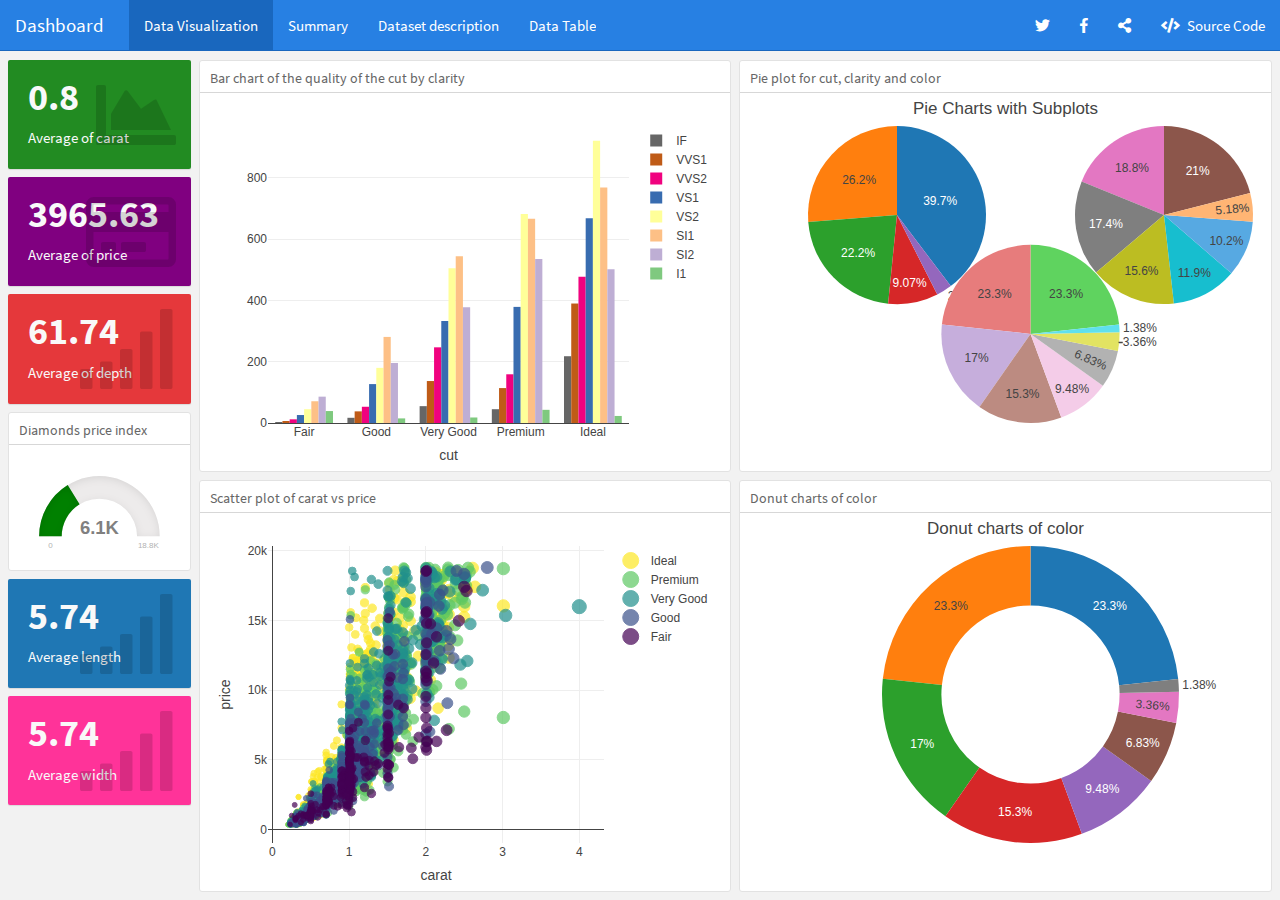
==== commit 2ab56f28: "Auto update dashboard" ====
--- a/docs/index.html
+++ b/docs/index.html
@@ -2675,29 +2675,29 @@
 <div class="knitr-options" data-fig-width="576" data-fig-height="460">
 
 </div>
-<span class="value-output" data-icon="fa-credit-card" data-color="purple">3945.87</span>
+<span class="value-output" data-icon="fa-credit-card" data-color="purple">3965.63</span>
 </div>
 <div id="average-of-depth" class="section level3">
 <h3>Average of depth</h3>
 <div class="knitr-options" data-fig-width="576" data-fig-height="460">
 
 </div>
-<span class="value-output" data-icon="fa-signal" data-color="#e5383b">61.75</span>
+<span class="value-output" data-icon="fa-signal" data-color="#e5383b">61.74</span>
 </div>
 <div id="diamonds-price-index" class="section level3">
 <h3>Diamonds price index</h3>
 <div class="knitr-options" data-fig-width="576" data-fig-height="460">
 
 </div>
-<div id="htmlwidget-8f923c3ea943b68a0112" style="width:576px;height:460.8px;" class="gauge html-widget"></div>
-<script type="application/json" data-for="htmlwidget-8f923c3ea943b68a0112">{"x":{"value":[12078,8921,3833,1641,936,1431,3863,9625,1358,2149,971,10246,8006,403,4444,1849,4044,4240,575,1752,14889,1008,1931,6713,2297,1061,4866,13460,12196,1098,5887,2620,1791,1442,596,612,14936,1138,630,14388,6804,1563,14177,600,16778,827,1267,1261,4798,854,1668,1960,2782,1376,5353,10313,561,889,8907,1349,5247,680,2161,5597,518,774,555,6720,978,802,15185,1877,2316,789,524,10020,1445,5052,8669,10141,4784,658,2607,1041,828,4200,4522,8794,9290,2385,1877,2116,5238,802,13942,3175,7633,2673,9942,1965,2961,17143,786,4463,905,4381,2427,1873,1050,8827,2508,2075,1610,4032,574,589,4250,5231,2719,802,717,9729,704,2025,3589,11478,1175,2633,1687,589,1264,1071,1199,518,1356,1412,2259,6743,672,756,3737,5656,6200,12108,1046,6586,1629,1374,7086,4936,1656,625,1422,17228,11971,1710,4623,3024,1292,3163,1079,4119,5487,2810,862,1094,9576,2823,484,2129,681,1073,1632,6032,11422,645,1436,1326,1781,9711,956,1095,4642,3634,4670,4413,5571,2346,545,743,472,914,1787,779,1109,5211,7915,1748,2401,3937,9368,798,1397,540,645,1712,833,3431,5998,1097,2201,1786,579,4232,4790,1041,17760,4092,4131,4482,567,5224,5410,789,1698,3850,620,1763,2210,1181,686,14375,2226,4648,3750,481,3009,1212,4560,5080,2861,596,722,910,3273,3248,3941,4113,17688,8486,680,705,2456,721,533,626,2277,945,891,5864,5194,5192,462,12617,4207,6662,1948,7440,3396,3105,9762,5687,2986,10580,3360,10339,1057,1696,4334,4704,1922,1636,2286,4196,687,891,1080,2166,2596,3553,5978,4678,770,1100,1363,660,709,5125,2968,3848,1057,6713,4462,5042,4130,526,1056,5732,2298,10359,3511,815,886,12121,4867,2145,1689,10518,1332,459,10497,8157,2171,1020,4746,596,602,919,3463,4165,6332,17936,5880,2398,2654,829,4476,754,596,6237,1902,2614,2588,8467,4535,12100,905,15226,1628,4885,709,5761,13503,1357,456,3816,1846,2674,2177,2300,5073,1441,1068,7392,664,1115,3669,1415,4899,4744,5260,4389,10450,723,1814,4659,7078,734,552,742,639,2300,5433,638,15646,5699,12338,907,537,12338,8438,5351,9640,2267,1636,821,890,7953,787,816,1083,637,13599,526,394,576,7133,842,13037,7573,1020,3330,2313,3422,3887,3465,552,4078,4541,709,3801,1758,8388,5682,1999,10631,984,1096,764,784,3231,1022,675,2028,6335,648,2543,662,407,5602,882,780,3822,680,3326,7512,1207,3732,789,1107,1970,4166,12000,18741,1683,2362,893,4766,3338,2306,1248,771,3234,1721,4678,12338,855,1410,2649,873,3193,5530,633,919,3856,7582,1132,1286,11605,583,449,11508,481,918,6630,608,906,2386,2260,5286,12401,4118,1187,15334,3906,15494,1912,10428,764,2818,765,12150,15651,583,878,4416,10729,589,2434,863,13917,1013,828,6202,1212,1427,975,1671,5231,436,3199,2190,2652,589,702,810,1407,961,5125,3876,1286,9781,5860,914,15377,6095,580,4684,1711,1439,3036,4398,2255,9587,673,3906,17297,863,1415,3856,1230,4241,8580,605,5779,6322,1343,1404,5547,648,1446,3135,2123,5051,11365,5526,3903,559,6313,12853,2330,2708,702,4368,3733,1451,10006,4636,1637,1011,650,1914,8616,4242,765,5998,453,1387,1343,6066,1263,990,5437,11572,1227,1194,4283,5034,1749,6787,723,6401,8672,7815,9574,505,1088,666,1882,1550,5801,1332,16075,881,954,6663,1746,1116,857,646,1957,1197,8812,903,743,6499,861,12515,886,15424,1131,14489,613,2399,8736,765,4073,7358,360,1645,1050,3081,11286,17916,431,2463,713,15030,10173,3590,803,2724,3087,7005,2371,8742,645,4730,17892,948,5029,3610,540,803,1257,880,4592,575,490,2421,2789,2473,9539,5293,12831,462,1109,4059,5637,3014,7230,7275,1654,4374,2236,6443,2016,6190,605,743,3993,17614,4603,625,579,1180,3822,421,998,1104,2020,3321,6522,689,641,1349,17909,4851,8062,13462,974,2967,1050,5561,1337,5197,635,8624,1636,638,4370,628,1235,948,421,768,3119,3723,709,1061,11716,680,4200,6840,1378,11154,4385,1694,3225,1116,1443,5387,10869,3951,2215,3372,2730,1731,1117,4022,4414,3357,2749,631,2091,526,982,849,426,2216,1597,2404,3210,11276,535,6449,1979,10874,1640,7406,1687,7371,7320,589,1952,673,2053,1779,780,6040,6279,4639,8469,10150,12674,802,788,2115,2167,618,1303,2159,710,462,6321,996,1629,1236,3780,709,526,3168,3047,4304,10165,3669,9954,2051,1355,3462,2970,829,2947,10447,498,5930,6121,3774,4844,6856,1069,1056,12547,812,878,13289,536,11554,608,6793,1640,2456,816,5022,7501,17689,948,1053,5335,4649,1061,5777,3437,3434,516,11780,900,545,5312,1554,799,15392,4712,934,12693,6955,2964,3725,10085,3312,5067,698,1607,466,3007,776,6787,2199,574,5967,1656,446,6250,10967,4916,4214,1668,6558,6805,2066,2450,1605,2458,649,658,790,14674,730,3391,647,3326,2041,6435,816,12157,507,589,844,1002,666,560,844,3265,590,625,1141,4279,500,6397,1153,17936,1035,1449,571,2797,743,838,639,606,3544,447,1354,672,1369,1819,4276,8652,6073,2066,5088,4375,7426,579,3773,13081,4348,1698,2822,620,6435,5139,7953,4452,3863,1007,605,2348,1767,1427,9926,1414,2221,4839,776,1140,942,1249,13956,792,1637,15025,2391,7351,8192,2123,6229,11189,1051,7518,9009,1656,3017,680,2264,3194,5702,5701,650,1327,8216,402,3597,477,3898,9424,648,5556,658,5266,843,1927,631,1235,378,2003,6749,4685,5941,5001,7691,969,4304,571,1046,7609,1571,561,1578,6303,2001,1426,2571,3208,2808,593,5733,17360,16960,734,627,1123,1105,580,3805,2368,1192,965,1577,596,1020,9712,3199,1786,2082,561,5929,10202,10463,2444,2676,4054,7877,2143,8690,9071,3461,545,17029,5014,11133,5119,4151,928,968,1087,9035,713,17838,566,862,880,675,2369,14372,6217,657,10680,666,810,3318,422,819,2360,984,6183,3338,1832,5394,3198,16657,15847,6471,576,6649,5665,1007,2947,1781,2596,1176,2171,824,1077,7216,4355,2777,2413,12359,12008,2029,574,7098,1107,6272,4434,2036,4145,4278,737,477,453,8530,4458,743,563,6181,726,625,2316,5204,3572,2690,1844,5006,8800,673,449,438,2891,5010,1791,2972,2220,6488,2016,709,7096,1238,3570,1181,914,7670,698,3074,6544,2407,1927,1907,854,603,3416,855,17312,430,2386,818,470,18236,1243,1662,9511,10907,8759,7643,3510,7832,1942,579,2553,1779,5880,776,756,12713,1445,2406,4269,1932,2553,11963,1712,1546,9474,3471,2223,1141,4715,1814,9724,622,9630,362,5851,11836,6632,565,2602,4257,4504,1202,14620,2542,9450,6458,465,14294,3704,728,765,5969,698,6662,764,7056,814,968,796,337,1629,2612,1221,1957,2996,1073,3310,3423,6189,707,7072,12094,1335,616,515,707,1639,891,13099,969,3016,3293,18139,16641,18717,8402,4880,4463,4816,981,6399,666,1746,977,7762,889,14452,4948,1716,8900,1679,554,1035,1013,492,5104,17449,6216,2208,1013,10457,1238,1757,944,505,3040,477,2682,1263,4485,5799,5123,3038,1369,5197,1063,4513,1167,13278,579,549,4142,614,5645,8574,16881,1052,1246,3759,5131,870,4836,1994,571,523,886,734,6713,4244,2748,5050,3979,5645,15797,4140,8631,717,1822,1200,10694,15278,2469,362,857,8486,700,4255,1724,4496,1924,3961,12179,1851,1002,552,6587,761,1619,4166,7155,1046,1173,8624,16191,9419,1819,6533,2345,4129,478,1899,2915,514,4497,838,4118,3535,1008,2442,2336,1007,10292,999,681,3656,658,11419,787,4014,2283,1240,2753,3444,683,698,748,5801,11686,4079,2352,816,752,1565,2717,9642,15282,1698,4751,8416,1721,794,855,11409,1263,4283,1013,5438,9457,3073,723,1046,4989,6225,4158,2212,4014,9738,4878,648,4989,830,7213,2288,11392,1110,1200,756,7508,8936,485,8294,593,7486,3013,5600,4568,3534,5280,1300,879,1238,4171,8170,768,15649,14375,12098,683,835,1733,707,1624,408,3453,15785,3281,5412,1412,2275,853,3108,2512,5649,8359,710,2559,675,10954,1981,1720,3046,4662,776,844,1871,626,8829,10353,8728,4197,1270,1442,2564,18115,1035,4144,524,1327,984,553,1814,2841,8545,4295,2401,4656,776,4704,2132,1624,12985,754,605,13445,1229,3450,890,2388,1097,606,3035,859,10551,621,544,1200,2060,865,6548,11572,829,2637,3229,3669,1551,2234,3070,1654,2110,1348,5622,3006,447,16223,1912,10349,640,2324,1046,1651,751,9769,1146,1227,17590,3893,5656,4663,6097,709,645,490,1286,6340,926,2720,6148,849,2444,475,765,1624,1662,1082,1745,1910,780,1747,480,4081,1627,4424,6628,13734,3800,2176,5452,5032,2749,1609,4948,2823,637,561,2628,2817,625,2567,742,492,9533,779,1317,517,1264,967,764,926,12284,954,5139,2853,14639,3210,2020,1410,1910,681,612,440,7445,7812,981,684,1292,7600,14976,1568,1819,740,762,6716,4375,5013,907,10331,1608,14711,1795,10499,7740,15529,725,548,2210,3976,2876,5599,2329,421,1819,858,544,6364,385,692,4707,470,2840,861,4520,1002,2329,8235,8301,6535,1014,4303,4418,3671,5091,9324,561,5305,3006,9513,3622,2549,12271,1775,8846,8567,801,3138,5290,1155,18207,1000,1238,11948,526,3226,2088,3167,626,11688,492,15974,600,2075,4419,2803,9705,956,2896,3153,4666,2141,6239,720,2513,2112,866,698,3788,1064,2591,489,2398,1056,878,4395,878,2208,865,1092,7421,4375,505,886,18474,731,4436,12069,4648,7293,698,477,2504,1641,2947,649,619,844,1774,11257,1225,4660,8895,905,5219,942,1047,8385,6867,741,14146,731,675,6653,16733,8888,449,15281,1263,1153,557,1265,710,9050,1041,5045,4481,10821,689,4939,5921,12388,547,9235,2360,3644,4516,2005,4435,557,4915,4252,945,558,17383,698,3577,3923,13978,10186,920,799,8919,710,760,2313,2517,1852,579,772,1080,878,18324,11677,5564,9728,747,1402,5103,18440,1453,6229,11370,605,10428,4368,5208,4624,4364,2326,2330,4059,10913,2878,1071,878,1056,2795,3895,1114,1569,802,1384,891,5408,6418,1816,3540,1951,2952,854,6618,3199,4956,489,1567,786,8602,1040,984,1114,394,1282,732,2685,7465,3075,1052,1334,13228,1359,1145,4347,4766,4879,5050,3097,2749,802,5193,3787,3959,14146,2273,4740,1181,7098,526,911,675,5522,17835,16716,1778,2110,3441,1858,605,765,6691,1949,7972,7281,582,4277,1628,1652,1712,13215,4969,1682,9909,921,850,499,665,1115,6180,702,5889,4158,607,577,7477,5699,1202,8387,675,10424,2221,8874,434,12947,4927,404,4746,6108,6727,1053,13046,2578,8102,8706,989,2068,825,11202,776,10740,755,2690,914,3931,4072,1001,1654,810,1014,609,1698,1629,6060,3915,1200,1008,439,1170,2446,2364,13665,8184,1613,789,702,8074,10184,4021,1021,5639,3018,3018,1400,965,552,15673,12545,2630,2816,776,3482,1677,854,6108,5456,2512,4306,3196,639,2846,687,1743,2723,2364,5352,16506,2045,2993,6164,3004,4297,2812,689,581,4204,672,2815,5302,394,2340,4871,4455,2850,6286,828,17521,876,1616,3382,14111,444,939,787,798,3219,4541,1431,11899,7870,751,5261,868,2146,3066,2921,3746,1586,1069,772,4796,9465,4455,6146,3457,645,3421,12883,667,872,12467,2511,4005,932,2420,2450,10010,614,706,4537,3294,7840,3303,3429,6377,827,5807,6254,1176,936,514,14593,4092,8954,561,666,559,6648,868,561,10479,4539,554,2327,1273,18398,2070,864,3986,5916,1667,1861,4484,4481,3798,4719,773,1698,8590,3849,612,3115,3442,5929,18575,898,5958,802,8879,1637,1065,942,1056,3246,1704,16564,833,2416,1115,429,1880,1776,2839,4250,2376,3054,4416,3459,3797,10012,3827,468,9586,505,828,11475,932,5387,755,628,702,4812,8131,2158,9100,9014,4501,6479,1047,942,3700,5167,5560,6561,6794,9408,840,9442,990,625,525,3496,13824,2202,1216,802,8429,684,605,4752,2263,4038,1913,11272,371,5559,5072,1408,1971,4708,666,537,3151,3662,1013,1662,1078,501,6375,2726,10702,2384,658,1871,8925,3713,1095,577,662,773,579,1384,5849,2112,1899,449,679,766,3495,3581,650,2732,4712,1087,5645,11655,2793,5759,1013,736,1046,958,1097,3856,710,2831,992,539,2553,3763,11906,2016,632,1607,10185,2550,646,752,622,1829,552,901,10184,3385,982,3620,3819,12907,5028,2468,6976,1422,1169,11538,2765,3291,464,2533,488,18525,3170,2162,2631,507,9293,6401,1931,9354,1433,911,17864,4836,4915,2948,5543,1687,1812,2195,1053,794,850,1273,620,2954,4838,734,1035,8693,5096,4494,2666,4865,4417,4382,4478,1579,5951,7475,2100,3766,8679,15365,4693,2453,854,2262,720,7792,1755,16241,571,4872,776,9116,4441,563,13329,485,6333,559,16239,2924,4751,2016,1835,705,1722,4094,3198,462,947,4969,4089,439,721,15589,516,1786,14637,898,2952,505,3822,1267,6980,5513,3768,4018,605,3001,5775,648,1725,1612,4284,6232,557,2110,3450,7079,8752,7357,1046,2822,12737,3599,709,2585,434,4155,5717,1140,2493,1397,576,1800,847,3126,13363,5439,4366,1280,7726,945,1389,8133,16287,1327,645,1308,4438,1007,2141,536,492,2744,3164,936,10967,5940,11209,1187,5759,12848,3376,1611,4202,2932,16004,4372,2142,600,3047,900,9444,5489,687,2961,2401,1629,1637,795,14256,732,8953,592,4454,6095,1616,1821,5937,3201,3296,5569,8616,2415,10153,588,7575,12092,7395,5408,6659,4369,2578,3629,2961,3984,622,781,4185,905,765,4838,4838,14120,1621,544,4870,880,4398,2575,6352,918,1050,732,1197,3408,540,1018,734,750,10284,7155,4234,1622,497,7037,8100,16558,8911,14402,981,591,3783,660,2504,1064,5320,4520,2572,4764,559,3229,6985,5803,2407,2693,2803,776,586,847,504,7985,1573,698,8854,18561,5275,515,625,2001,776,842,13892,773,2849,2787,1244,383,8168,1035,492,863,694,4662,2590,18508,6531,1779,5182,14386,2487,2806,4328,6492,1689,761,506,1912,3234,3073,18276,2322,505,571,776,6114,1439,13007,4329,11655,687,2805,3089,978,452,1654,5207,827,2177,969,3593,4188,2141,636,1001,3252,734,1076,15983,10204,3099,2728,4260,1953,2447,2000,7274,829,3212,2164,2469,13177,4211,727,3154,3581,1034,4744,4626,1852,1576,3811,854,17723,12622,16629,2016,16878,6981,596,8818,1781,9254,6797,698,7715,6954,521,8224,936,1312,5252,807,854,876,18468,771,2056,4565,526,731,620,648,5987,2285,2184,1750,7409,6095,982,1562,945,1295,633,1247,2782,2271,6412,1043,552,1056,7451,15888,2012,1949,6174,13275,2376,1726,4082,2391,2168,2040,12931,896,18077,10016,2721,12641,10963,4324,4788,2134,5384,751,473,454,2198,523,1088,802,839,10285,9208,2276,6340,3558,1115,4196,4181,5547,979,891,1239,571,3582,477,1052,3004,2065,1721,6657,2591,5914,7477,1942,511,675,982,3445,720,6825,1998,1264,4887,850,7520,1106,780,1453,13063,6250,706,16937,1644,11780,7177,3118,4102,6689,3218,2138,1100,9475,606,867,5516,5141,3913,641,589,1401,1343,9797,6000,2287,911,5922,5524,1048,1356,1332,2132,1624,11589,936,984,1172,810,1624,675,596,1753,961,9296,1911,2818,2100,2116,2608,9682,2546,3710,4608,435,5925,493,694,3205,1881,869,2962,6798,2215,1076,687,4200,599,2964,14813,1975,761,1707,814,6733,816,17949,818,1659,1052,7096,1095,776,814,956,814,8803,3167,2208,2889,5954,6116,7079,2354,13994,3011,9139,5408,5937,3033,2667,8835,505,11956,7328,11115,11351,891,4382,6344,4879,2444,1389,7145,4315,16092,6763,7068,505,4475,3950,651,2853,686,13553,939,1238,16242,765,2508,446,4981,9323,2208,4206,577,2294,1980,14498,1412,705,9556,4186,15957,612,994,2282,3268,689,2911,1115,1114,906,3516,2318,1056,8840,666,419,2030,432,743,8114,755,2390,10885,1842,2533,13316,669,13733,872,1813,666,1059,4751,6745,11156,10277,3656,992,11470,2907,3803,5198,645,844,544,11189,16733,2822,3959,5488,5951,4234,507,1145,571,8173,3116,9383,4276,594,11105,2323,599,532,11844,8860,1272,541,8333,802,3435,564,4541,12416,8994,631,15134,1580,706,10646,4417,4293,1046,2064,18572,1882,1619,12970,1637,907,8988,3997,2496,846,3057,990,2152,2409,8957,1046,2634,1268,3599,5750,5544,1042,4808,5688,1007,620,9127,702,3634,1230,1599,517,7216,3000,1356,4905,7079,7473,1397,448,627,11405,4372,942,1036,4464,665,554,1312,3685,5335,3704,675,3170,6060,12690,954,987,11061,1617,3170,2582,15253,4198,1825,5082,2301,833,7740,1913,751,524,1920,2030,787,17294,1937,1162,487,1662,5902,792,530,605,965,1893,2951,3160,1648,1939,2237,7870,1764,1150,2310,802,4232,7893,5139,4740,1786,936,11105,765,645,14295,1415,1315,4401,18242,12499,2236,775,3625,5329,628,651,477,700,3874,6209,886,1061,7588,9478,920,3485,1024,2517,3197,4256,1657,2753,3348,2728,462,1644,4355,4241,3992,2928,2300,844,3080,4593,7539,608,17116,2607,3846,465,2789,732,816,1030,943,2813,4033,2617,1154,1337,944,1106,3531,789,1838,2140,918,3991,11220,10130,1426,1774,911,447,6465,15308,3622,6031,15613,709,5484,1971,9952,5974,2339,2444,2329,3234,904,2281,1240,3382,2845,5506,792,6066,824,876,587,648,3759,5107,5164,4509,4314,4312,984,7127,755,666,646,9515,1876,491,1429,4438,10130,5351,1112,1901,16409,6851,3037,1020,658,1676,802,530,2290,4432,1343,16723,625,9925,16174,1352,675,4543,4316,425,12857,1881,3342,4964,589,394,434,3830,2050,683,5427,3852,515,2038,4871,1557,806,2026,12009,2830,2713,942,4715,1675,2258,1554,9160,1395,3425,2362,2489,4071,5610,705,2035,765,838,4363,2336,3250,4200,6250,3135,6666,1300,2573,655,4541,2493,4244,3967,917,645,2698,16715,627,645,1207,11221,3095,3545,3037,882,1837,2708,18787,4470,8770,702,3950,504,1433,763,9285,2317,7091,1631,3665,912,1035,4791,403,775,504,3880,477,706,695,692,3127,658,11796,2780,5754,898,4704,1107,17400,5096,1325,3644,918,3989,4410,2458,2042,5224,1046,1386,491,4682,3622,2550,3685,7463,4542,827,2694,1844,825,853,6153,3838,5195,1653,3053,680,526,3344,1606,3790,2012,776,2441,6814,2102,6406,4718,5396,4025,707,1355,842,1571,4964,8794,1716,4268,5075,14998,3463,2267,3959,4274,955,4258,2400,13600,13811,11861,15666,1644,16881,1974,1124,12082,4324,6618,435,599,661,1322,625,1103,7763,621,982,16294,552,1004,3667,1057,6587,8002,7999,613,4502,919,1642,2192,675,2283,8431,2812,2080,2163,602,1874,1179,477,1323,579,2523,3350,7491,828,2051,798,657,6169,1238,672,2092,2382,14205,5483,3030,4111,683,2658,485,3067,2119,5893,6043,3324,5765,4275,6092,1316,5368,4705,2514,584,1721,1563,544,7182,703,3451,2015,3387,3033,10618,787,2567,4381,7773,1050,668,794,498,930,568,2516,4368,914,723,738,829,483,421,17530,645,3540,3061,2743,2843,1332,4381,1701,16874,3703,2298,9698,2394,614,1008,4508,2982,1894,2401,452,11178,4338,1356,1395,14842,596,3409,6284,4989,16558,619,2833,2914,1391,683,12592,4084,554,1400,10029,1621,4710,8040,2901,828,804,4210,1607,16316,10618,5599,15897,685,2834,461,1015,6487,545,2545,5918,548,6580,4304,629,642,16783,6039,641,2522,7706,650,579,764,844,2669,8225,633,3875,898,646,1452,3049,4670,521,942,675,2394,550,473,1631,992,732,6654,11177,1624,5028,480,644,1436,1295,3262,3238,1385,7225,647,5949,5325,1844,765,1017,4805,5458,3066,5940,1019,5666,855,14292,1392,786,10805,7243,766,1865,961,3478,1094,17068,475,3931,3539,925,13049,684,1419,2090,876,4366,11168,5123,6794,871,14660,5714,13719,954,397,789,959,5151,9038,3629,1618,5439,3325,1549,698,1346,3780,1815,521,645,1890,476,1266,696,2090,753,650,9116,863,3534,530,561,9756,9997,4166,992,1013,2551,974,1114,4258,605,755,642,1619,828,7418,746,7247,780,842,3006,1195,1191,3456,3139,4858,6843,552,2256,3079,4011,3601,4498,1662,18795,2735,10640,2184,1814,687,706,3688,3250,907,1214,12587,663,5217,5973,505,3893,4656,1926,869,3655,648,863,682,6753,7338,9576,2715,1781,499,1191,4338,16547,3253,4011,11491,5544,766,624,5642,2753,1319,4320,7296,1955,2310,16823,9784,1264,4853,17849,10319,2963,698,586,4274,2001,3082,7810,631,5412,4922,4654,1624,10769,1013,1662,830,1624,8529,9918,628,4484,5839,1244,765,772,1701,1243,589,1013,2371,2993,977,855,12030,1446,971,2210,1327,684,5989,2668,924,2735,1107,4233,4277,11037,3447,1000,13976,9570,4391,668,3668,1279,8217,997,878,5218,11775,14039,3663,3948,6742,626,14787,926,7687,1010,4255,2062,3878,1273,813,9857,1330,1789,6834,10684,2741,3858,1280,4113,871,508,954,12607,1436,643,658,1968,1816,4410,3763,863,923,3619,3920,3423,4840,2243,776,3898,11161,5915,1013,2872,3314,11954,9705,689,814,3184,5036,1752,1417,665,776,480,1378,1217,1912,622,5510,2590,969,6426,506,1697,6079,605,1217,738,633,2367,449,18559,14184,9516,625,983,1844,487,673,1397,840,2978,5151,811,865,743,6857,17485,10989,1114,5206,436,421,908,5390,12571,2017,477,438,2193,13495,439,709,4443,13540,445,10368,5490,8773,724,692,5812,5510,8148,2469,9336,1944,873,3777,3936,988,875,768,8181,8099,2137,1151,4791,2826,5251,14529,15047,655,741,7848,3250,1736,7438,5505,1024,956,9858,6435,4666,672,743,808,863,4252,608,838,5100,2263,2494,536,3348,1562,5833,11823,11182,575,904,944,844,785,1875,5784,1191,694,610,17893,1354,2196,13348,4751,413,7910,2695,5068,2812,1133,2089,2593,2474,1422,1014,5197,2800,492,1831,1134,2743,722,658,8419,774,1104,1631,11924,6423,1400,461,6368,6957,8204,3153,4116,7092,2757,490,1035,3160,1786,3898,3754,969,7575,4919,2214,893,2360,477,880,5147,7421,693,4250,3304,1340,2844,524,781,645,3360,5049,982,570,1015,828,2496,3295,2315,2415,6653,4984,820,2512,1326,792,6891,730,6173,2273,1637,9677,2234,5096,1229,6388,7835,6071,702,3838,10546,712,7088,2757,5728,608,15618,2530,486,1436,435,12765,16140,10457,1607,11927,3125,756,3536,7266,4435,9537,732,15917,789,935,765,10534,850,4197,4558,2596,1349,10454,1199,1437,1095,11430,2543,789,1431,8499,816,2691,947,545,749,9053,12494,4299,1853,1439,1163,1661,582,9257,982,4379,7025,988,4372,9586,1746,11220,3639,5372,852,3484,1131,1689,8662,3548,1744,7673,15594,599,757,4312,7146,18528,505,1020,489,5704,10122,5635,7644,1250,2211,7049,1847,575,5872,4064,1758,8252,802,596,449,6065,9972,8219,625,4322,4295,891,4011,2337,4879,780,4588,3703,6942,6447,943,1721,789,4600,833,4943,3435,5593,2512,8381,1696,1012,3273,969,2338,1585,7986,4416,2517,1449,897,11330,7550,568,1116,7667,2834,923,11166,1068,1324,4678,544,6206,8067,11333,4800,452,1577,1754,7001,2093,1160,4860,814,14174,4679,3387,956,2319,3573,2731,554,4657,12787,600,7400,2630,3973,10177,5382,3265,858,810,4961,710,4439,15218,5783,7076,16717,6268,740,1033,776,3711,14308,638,682,2348,8645,6198,1712,489,1003,9344,6290,16956,3292,11968,525,544,658,622,6058,659,3674,17837,1580,475,1551,5280,1642,3419,524,723,879,1561,2381,4428,4640,8092,1008,686,3428,2307,2320,7648,1583,1379,6449,633,1852,4093,4731,15255,3011,2266,7358,2022,456,665,5989,606,2837,16656,2999,1018,985,3514,5759,403,5655,1343,4798,2001,658,5759,765,1013,729,18735,3375,1326,5324,357,4749,1291,4077,6922,2401,11387,12431,764,8896,1024,3992,1377,8133,6809,904,3758,4222,726,1927,716,2177,7198,2826,1654,2651,2362,2835,854,2709,1879,13189,6678,15531,8663,2512,2415,801,887,5242,5868,17016,10669,891,749,3369,4452,854,18168,16944,4121,929,3057,620,537,6598,1020,1691,7147,5465,605,8263,597,576,14341,5247,4162,4847,16960,6178,1656,5090,1590,4688,715,6060,368,3282,13389,3131,640,723,7577,4227,4628,7465,2125,6610,552,11263,1024,596,4294,783,4826,9215,5049,1405,11540,786,993,459,2093,464,4732,2835,737,645,1013,4743,737,17265,2489,7862,8743,1608,6133,997,7197,4308,17028,2832,2415,5565,925,5653,1835,2375,4004,1418,7862,650,759,3787,2692,18364,2355,7797,6058,810,8283,5000,790,7162,8758,4077,5324,9389,1282,4116,7526,10995,912,2386,493,3715,764,730,3363,752,1080,1087,7420,505,574,605,3671,413,1699,874,1675,4964,1415,7203,574,9289,4486,429,6999,686,9012,13702,1566,1031,1741,15785,805,10351,10543,449,5181,5917,487,1569,2547,608,1082,1389,1000,5766,1723,4560,4788,1746,999,2759,854,12587,2814,2940,3195,1055,3065,2662,945,2822,4369,576,7767,3407,5285,984,1712,15708,576,605,756,900,645,1660,505,1723,7438,10419,1956,486,3468,10789,863,4198,1447,3090,4916,1404,1024,3105,666,802,6334,8714,1736,13403,6887,2776,465,1815,3971,3334,544,3187,4036,1615,625,4578,886,4638,5798,2590,1066,1173,378,2156,3017,2238,4102,3555,489,702,7727,1991,1007,3992,4851,4586,1899,485,1365,983,1559,467,781,4191,3992,844,8706,5662,6745,571,753,4474,12196,6265,799,12465,7306,8442,8436,5165,18055,1572,2719,1253,4077,544,984,917,1286,798,1624,3842,4268,851,4284,1080,1988,1030,3798,605,1664,5814,722,1593,1615,17203,2077,5339,18077,1180,5703,2143,1238,789,13595,867,12996,555,2757,1238,429,3016,756,4024,4189,547,2064,1008,3334,1244,10338,1593,367,1940,2965,2386,3177,975,5331,1786,15225,10929,14328,6486,505,8392,895,840,958,1825,844,628,18780,13369,11434,14251,1754,2579,12702,3619,1639,7090,780,5051,5148,8796,853,732,764,2867,9621,2707,17582,698,4941,926,2494,853,2309,11206,839,5724,5243,4196,2005,1921,4458,984,1125,1343,15148,836,694,13074,4829,3323,418,15851,4478,446,14256,1708,5113,5915,2575,5090,1699,766,825,2441,1984,709,1998,2555,10964,4443,7215,4980,1834,9165,5979,680,1155,5455,1154,1671,3384,8520,505,650,1814,599,4115,4839,565,1739,1677,5914,3723,2063,10732,2289,6401,559,4980,1746,1000,802,780,6587,2096,1386,1240,1372,2863,450,475,7666,5221,7415,1105,889,4977,7098,3337,720,12437,1274,593,13132,9548,672,1436,2241,630,2122,2058,10020,5142,552,706,12079,4666,2277,3363,1709,1235,2909,8457,526,684,2993,924,770,3357,1624,942,2398,1754,2057,505,3049,827,10108,5119,1243,8779,4665,552,603,2386,832,10860,2655,1113,457,17403,11565,1666,917,802,798,2569,3390,678,1778,4861,11500,4256,707,729,2630,965,6421,2902,3844,12730,2761,995,5789,1436,551,17442,971,992,3445,2309,13248,4503,3580,9973,394,956,4813,3460,11886,8157,4158,3813,12985,2851,12770,2405,2706,6459,2169,781,2394,6884,738,11923,4211,4830,842,1227,1129,5018,813,408,8377,696,1064,3262,737,6787,1577,601,574,5104,16808,7891,4345,5555,1608,1966,1072,2321,5522,3861,1914,854,1905,1451,859,9341,461,863,2487,2902,1084,607,992,773,1211,689,2509,1091,912,9549,1697,7983,2502,6532,353,5042,4423,1069,3564,658,5113,2311,3516,609,2277,1656,7600,405,7991,3276,716,882,3107,1035,710,1975,3556,748,9370,1448,6927,4805,2057,5914,5278,2694,1676,1740,812,2887,3644,574,7385,1007,687,6966,6526,768,13873,680,1815,1103,3723,1592,3574,544,10501,8759,516,12608,605,3178,3428,6194,803,1243,5316,1708,684,9660,18193,1084,631,1655,775,4318,1323,1764,414,4008,8849,4427,7022,2081,4044,5218,1728,5919,4617,900,3644,988,5093,1229,16957,9034,4200,1671,7727,2189,2491,1723,625,8518,534,833,608,1208,7080,906,2451,10685,3569,6156,1128,4221,969,1094,3335,3766,6697,4001,1181,999,3052,1050,4418,1153,3145,565,2563,6191,14266,3656,3136,1124,2718,12671,8342,4284,1103,4252,5009,485,3802,3595,506,2726,521,4346,1153,16896,2076,18114,5184,6403,1826,2441,1250,1436,5412,5252,4480,12791,5908,10867,3409,1235,965,13275,1273,5292,4295,4395,6790,4816,8098,16309,8903,9683,461,16479,3093,3538,1000,1813,2677,3431,666,537,4899,776,3838,2102,1379,3701,2102,1817,648,6327,1919,1295,4730,6250,1030,748,16231,500,1031,5722,1033,958,1721,7862,12648,658,14199,4749,2717,14646,648,8042,478,6126,1056,5124,16446,2600,3992,532,6176,672,1680,2615,2562,1130,3160,1238,6915,14430,1002,6888,14961,2375,1040,2381,2536,816,6851,4702,1055,6354,449,1815,5793,9116,572,477,2544,17662,3915,745,3774,1631,704,1148,5937,9850,4639,7277,450,2596,4429,3099,1004,3267,4660,4745,3830,1353,1286,1987,807,6098,995,1125,2318,17220,952,755,5755,1129,3197,4441,1562,1668,1075,544,2006,1648,2010,4022,10896,938,5508,682,13365,729,923,1020,900,13102,3679,15291,4078,1395,13940,5236,1646,6175,2196,1875,683,1056,8840,1061,11853,4187,1569,789,15941,545,4593,1176,436,2042,537,684,1235,4805,15873,5555,3013,552,4092,608,4078,3775,1648,2953,8212,7418,1815,1649,1728,579,5645,475,844,3136,1926,9562,707,8979,2059,4718,6797,1752,1059,872,1097,2234,698,1437,5370,2088,11879,10102,9987,2004,4817,3733,4304,554,7310,964,2192,2803,4365,1250,7631,1378,867,954,1231,868,4544,1113,3310,2064,5156,610,3644,3276,1323,1154,4808,2686,698,840,524,2604,4070,6664,4611,804,1736,6865,6255,526,1076,709,9030,2805,7181,1566,4368,4201,1423,1607,5577,4556,6199,7918,3446,10781,1760,7276,1044,4213,4578,7589,637,3116,2445,9051,10623,4891,709,5236,1053,4719,644,407,698,465,4967,4186,12109,4338,4617,4289,673,670,3782,644,1226,1352,906,8015,17952,513,3891,4728,2098,1020,9596,4916,8820,1155,5846,2019,5183,1691,1887,1187,1397,5226,1654,6292,4077,975,1789,2893,1727,4588,4399,1076,743,566,5292,6084,596,17475,11487,1969,1215,18068,3226,968,1286,1166,15977,1944,1824,954,10739,14462,1656,576,13474,5677,3535,2241,641,12932,833,7544,640,3927,780,1132,2735,17887,692,1807,2770,684,552,1076,15119,1040,707,3429,450,2866,9407,1050,2442,1928,8879,5821,2622,898,10750,776,6479,3958,1234,840,4937,1009,2005,5598,7130,4662,2956,3620,999,586,18342,2206,1810,3633,9287,4682,854,735,11795,7725,6380,6294,1142,16804,1884,9335,9959,1955,2526,665,8455,4943,4402,12821,1664,436,2141,10380,478,18531,6742,6683,5531,1140,1584,1739,3214,5015,5006,1340,863,447,1623,4132,1343,646,9150,1736,1082,9416,6002,485,672,6257,1397,9298,4065,645,725,7964,683,807,4796,946,3611,6772,4760,4580,2792,4586,6464,622,675,1749,2148,3375,2020,828,9178,2854,3967,15773,17115,2061,436,844,4744,2102,1590,17073,561,1694,3690,494,876,6140,1607,2805,2041,984,12998,2418,990,2312,3913,645,1644,739,7589,1668,929,1272,841,613,1904,7500,1819,803,1229,2540,11248,2573,992,933,864,2030,1849,505,4298,7233,1178,3682,766,1832,1125,7153,6224,3927,3101,1337,6183,1048,3763,2178,9505,5544,2567,6708,755,1438,5063,8889,6754,2857,452,972,17153,2458,9373,1031,15520,378,4579,566,503,5756,505,1859,9433,5111,4731,7589,788,2797,5570,4064,4337,9521,2080,783,8538,3615,2575,4719,4662,2487,2443,1077,666,963,4997,2954,8133,1257,13288,1140,1764,1932,1441,9850,765,5699,3223,2852,6656,2453,6750,7080,743,2107,2723,928,2989,3861,665,4321,3676,4955,487,1076,6013,11007,882,3562,798,1357,2271,3360,1263,1843,1580,5929,2456,765,4675,17545,1163,16064,17666,1654,544,12756,5278,684,3763,816,1857,4242,5502,719,1425,4608,4693,1181,942,2398,7220,1600,2313,907,2171,4383,554,2838,3563,707,530,5762,1919,5556,3413,1295,868,648,6048,1338,921,834,764,597,4849,1415,2812,3204,852,8590,13995,3251,863,5497,4785,3545,8242,2777,355,3725,2361,4519,552,17247,1882,2131,1079,15153,1013,448,2787,672,4596,6416,1745,11746,4183,4771,5914,1174,1381,541,4704,5294,3011,4961,657,5004,4226,3701,5490,1235,780,15959,6694,5919,3917,4381,2325,745,7049,758,2386,936,1043,1192,4347,1546,2381,1705,6177,11452,2163,7539,5166,3028,1221,4989,8192,1662,4466,7679,827,2967,1784,638,2888,5140,1914,2744,7366,521,1090,4385,709,1187,3349,1210,1919,3269,3734,807,7550,1930,554,3569,6915,716,3062,2777,982,675,3045,11487,2744,1891,1892,4241,658,647,5326,2390,1105,6389,3479,1061,1813,633,4480,3469,891,776,575,6935,2856,684,1915,3786,1048,790,4642,839,3384,2557,4682,5086,2137,776,4119,452,863,1337,2553,3502,742,4318,752,2278,739,4588,1902,5588,732,1754,2025,7916,5746,9342,746,14294,1774,1185,14652,1926,1909,4668,702,16329,5800,9625,3578,2973,2841,1746,3271,1413,373,633,1436,686,11864,10210,2196,14242,5922,1600,6956,7100,1749,2429,929,2230,1419,3492,5125,905,10341,3179,6715,1151,478,6885,10051,12236,3666,5586,5376,1336,2942,1601,5351,4552,740,3858,1621,11437,5723,1710,10478,4688,477,675,709,1123,2612,957,2572,963,768,9071,10049,5760,4516,4709,1107,4328,4852,8085,1363,544,2889,3373,614,847,1443,1781,505,600,2387,2978,1448,828,447,525,18055,421,683,2057,2532,1787,17492,2290,3472,798,3387,4899,1783,1609,1123,1055,4488,11955,17856,374,838,1756,2444,6822,1654,648,5219,4200,3950,3671,746,12864,765,3255,4338,3776,5174,5103,509,1148,1218,16055,13553,1759,5027,965,939,3943,4229,492,11795,4498,1668,1727,4044,14352,938,1857,2527,4788,1349,3391,3303,3975,3936,1033,8564,1069,984,9144,1030,936,505,4068,680,723,3287,2857,4315,579,666,5031,13485,7677,760,975,2664,4950,8543,923,2803,3363,1836,2500,2605,3920,537,11650,7741,713,3846,790,1003,2376,3837,1754,8313,4564,2230,1932,6543,4600,1847,1624,894,984,10839,1635,15169,4802,8794,806,12717,976,1181,6335,5300,912,658,1789,2686,564,719,5986,5458,900,2826,2854,2327,3824,561,603,3816,954,3016,5719,8239,10654,2475,1199,18376,581,919,3015,1232,1393,835,3911,452,3062,1354,630,5386,669,792,1163,12317,828,589,1076,863,1864,1593,3932,500,3945,675,1637,1717,921,1786,540,4956,4620,1207,17803,489,3557,3544,4666,3300,647,772,713,6728,5702,3827,3081,336,736,6819,7177,561,7345,391,7716,982,3246,3179,803,6588,3782,3770,1267,1338,707,2789,640,2056,489,579,7403,3464,741,14637,422,1053,1063,1710,464,2930,2363,5407,5053,748,733,4882,1008,4919,3287,741,1074,1727,906,978,10184,737,945,18236,4769,638,765,1163,1608,7136,1018,1687,7972,2765,542,2642,6773,6612,666,2415,16636,4989,15378,15214,505,6115,16807,16062,13134,752,3304,9168,6951,518,2222,605,1438,10922,6108,1016,882,1956,2913,4872,936,4191,15897,544,1053,2586,978,5220,7827,1940,2311,12038,399,12058,3588,5187,6702,18495,391,630,1672,2816,2622,743,11514,15197,1970,3005,491,771,587,5000,1805,5666,1924,3038,11717,1580,1042,1422,648,5889,618,1155,6592,5331,8865,1981,17760,499,3958,625,5278,2829,2361,7277,11057,758,1263,7218,454,7988,709,13554,5040,1654,6360,5717,4390,7037,6618,861,8366,6814,2192,2599,487,4478,1659,1304,1919,394,946,5439,394,3767,421,833,2482,911,10633,3288,4543,5602,3378,3901,8637,3915,3398,900,5645,739,1320,1781,6968,15460,687,3238,11764,1447,7022,15824,6905,9814,1220,919,10378,854,2492,10641,1008,5769,4144,8969,7560,2426,1821,909,814,3574,629,8258,3011,702,692,1654,2399,877,1727,2610,6446,2667,8265,2841,2838,2169,1171,11102,1367,7534,752,1819,3472,531,8590,13654,1662,833,579,11152,1002,816,1552,2464,12215,993,525,734,6261,8394,10314,7024,537,826,3696,742,621,4423,5319,2302,1066,2161,1433,15804,10114,1192,866,2556,485,755,4591,645,1037,1149,666,1144,1653,891,2132,455,972,622,552,12440,6019,4238,4224,11272,1813,1401,7370,1243,829,1064,760,3423,2617,3763,2822,4911,596,2949,6328,2546,2072,714,11427,3936,4633,3634,6814,1232,975,2389,3749,2184,2507,773,1970,10672,709,1577,15413,5056,9185,6708,727,16126,1715,1828,9784,1125,711,568,3696,1815,16192,384,477,2873,658,2215,579,5067,4662,11280,3884,2337,7964,1577,14482,3787,2309,3629,942,550,2442,421,489,1295,945,9734,1427,2805,18565,2457,475,583,3699,1662,3603,568,2751,3406,1449,1629,1550,17250,9632,8973,865,3166,1063,6189,5612,2370,4582,7079,6511,814,8736,969,2680,18656,12244,644,5746,698,895,5856,11901,5902,2608,12768,2801,15265,1020,526,14127,698,1841,1013,3495,18692,3048,4855,5000,1087,1315,579,1274,4830,2090,5567,877,1338,4899,643,522,703,2489,921,1007,530,507,4050,3978,3521,2089,2706,698,2455,2536,9656,2242,9251,4327,1680,1812,7279,1274,730,1050,4457,544,552,1350,921,5259,4853,10930,2859,740,1140,10082,1052,4903,1296,9094,1753,9425,1763,10147,3384,2051,828,507,765,7594,6632,650,2641,3895,530,4157,2095,4669,1317,5292,3950,2819,13063,2161,498,1725,5408,5864,1436,6339,3113,12459,1654,427,6377,706,2968,7715,1907,1692,1947,1819,4312,1666,3136,665,605,2777,964,6399,1146,5967,4011,13619,18640,854,732,706,747,1875,1158,603,7275,1044,3653,14447,15384,854,6911,2135,3050,2243,7134,6096,2671,9333,906,7256,4588,1314,7840,17045,6982,1105,8595,1406,3304,4911,756,2387,698,956,1641,565,421,730,6606,2860,880,1613,1706,470,1961,924,756,631,5523,1000,1801,2354,3891,11188,4543,1013,2119,3109,868,568,6354,3769,3639,1746,1925,1724,16450,7316,568,5152,11565,1845,9328,2850,4693,770,10288,714,600,1104,1304,5057,11014,820,1287,1063,435,6482,1601,5655,7693,2648,5648,5530,5694,2525,680,1815,2618,7368,719,1600,17039,12403,5242,828,911,449,11161,1031,5443,745,1822,644,817,1046,1814,968,3557,3759,2851,1822,14801,4333,848,1033,1242,4637,1949,10013,478,7778,675,3918,7211,720,17535,1785,825,1966,5306,7096,409,1754,489,5411,6773,4449,473,544,8044,1928,1168,7167,4227,2606,2560,4851,11255,1024,4322,2099,1376,1847,3890,898,2360,16049,6958,862,855,4662,4037,1069,2164,6849,14386,670,1985,1049,544,17955,3371,789,559,4622,4195,4434,4939,537,3498,648,882,4533,7661,454,1289,1212,1781,8107,8879,4218,7619,2596,898,4332,3789,815,5702,1042,4498,14180,6494,833,1853,5317,1356,4390,1143,334,4323,723,1780,1656,3118,14744,1426,5554,1345,458,1131,4791,1103,2125,1061,5858,1015,6070,2246,1410,13623,4205,1687,928,5223,781,436,4661,18760,4514,9916,3084,1935,867,854,1004,5445,698,3924,9095,5119,2874,625,4064,8602,6036,8146,2832,1814,4372,5759,886,1956,2806,9828,3431,665,14725,621,731,919,886,838,1631,692,828,2320,1092,3948,4252,956,2013,12308,3775,5939,1827,471,12199,505,10635,2946,1819,5293,7280,3972,1151,936,11032,2326,671,986,945,5940,5250,3145,7792,702,5641,4798,449,818,561,4989,4654,1637,6947,1993,1648,684,2026,758,4120,2122,485,842,548,4446,1102,10819,680,1690,4872,1270,540,2724,15568,4003,521,783,1363,1031,1400,3332,11155,767,1041,752,1129,4907,570,6272,583,4959,4373,565,5967,4873,681,16570,4672,6505,2723,1438,607,4355,952,3219,5723,12361,749,658,5988,4764,1017,1565,4522,4524,11637,9600,2175,640,10084,11368,7928,613,7389,2852,1409,421,2610,5346,4774,4816,5593,1407,891,4574,891,2400,1793,504,3760,12378,623,10356,8183,526,1295,540,12846,2797,2338,1629,12697,739,787,2013,4687,508,3259,3622,947,3277,540,14351,1599,3178,3170,10567,668,3478,465,891,4470,476,1095,2815,1143,929,2671,2289,7114,1956,765,5035,4372,1753,936,2535,9513,1286,6529,1603,984,6904,1041,4744,4386,17358,521,967,1574,1569,10901,1046,614,758,826,4129,757,2301,8357,4568,2469,463,413,6346,11267,5759,571,6296,15710,1813,5806,6431,491,2440,1821,2815,5576,808,631,7308,9471,1605,5313,7275,2512,3346,6563,3365,446,777,16358,5739,3726,1028,3944,1656,9057,3326,6607,1020,667,4106,6138,827,3936,648,913,1902,873,6045,6588,3211,561,7821,571,1130,4824,15671,2881,10844,447,1218,3274,7987,5804,3444,1116,4134,3919,2345,863,4750,1976,1906,1951,746,2283,1389,6400,1085,628,6469,911,610,5548,884,743,850,3524,628,4273,10076,8900,1007,4871,776,631,7812,4187,1720,494,3589,1151,1624,6659,715,2437,1320,5100,9116,1133,684,878,2052,6618,2000,480,2823,1555,882,6080,4891,3855,7341,1090,2268,12308,978,2840,882,1567,4584,6406,9058,10940,1263,571,898,1899,2228,745,15939,473,2656,571,15984,2100,8740,3348,2804,6097,957,8870,2423,827,12963,3122,6712,2281,3026,5099,1179,9016,3179,692,776,6271,1151,675,18251,10362,603,1909,827,5086,5384,752,1588,7260,1942,3242,696,3660,3114,3901,898,2110,6416,1096,1580,877,4283,8449,4485,11189,5233,8623,889,596,1827,5880,2863,10730,15210,3145,3295,1214,2616,7187,1867,579,2723,765,825,4824,2760,453,1061,5424,4368,2181,6616,6653,6438,2928,710,432,2441,3171,1207,604,8552,6518,1950,4469,8024,694,9704,4717,4536,1050,7554,1941,6488,4074,689,641,1387,864,5831,1654,8796,4355,6695,4113,15440,531,7437,942,1033,1035,1097,4634,593,3353,1191,814,2726,1659,571,3285,9246,2829,447,8932,4326,988,5851,3780,1646,6989,874,4984,1389,2335,562,2339,526,4861,499,4754,5882,4023,700,3219,4586,2307,1271,512,8034,808,596,7485,13872,1084,1163,4836,1443,664,2002,597,18153,3576,15249,1240,857,1004,2232,6963,2637,1259,3888,5942,9833,17258,816,7607,502,561,5208,1087,625,17100,12897,8291,11519,10090,16128,575,635,945,680,3897,16459,17096,8597,589,11009,4584,3800,2822,3665,828,2088,698,12244,13109,17893,512,459,1073,14234,3616,7585,2096,2291,7318,9523,17114,537,3035,2264,900,18435,5640,5501,7644,15175,596,729,681,1036,810,576,666,2890,16420,675,1633,993,1801,1003,653,1847,612,10732,3774,2368,5640,1353,1633,8868,891,2200,2825,2401,1555,574,15092,2375,2089,15864,1605,2994,1313,972,539,4284,686,919,3137,6583,2155,1565,912,4240,6618,11415,1432,1073,589,877,8830,3622,7395,3785,984,1812,687,12459,4249,3882,17365,5316,4475,8976,11578,540,4785,858,1996,6863,2262,4423,2005,5631,884,4558,4078,954,1608,4429,1624,827,1873,895,1957,4504,4162,1646,6278,1644,6112,631,1550,2633,378,10079,3808,1167,3954,5027,1012,1613,805,2727,11883,718,1885,445,1580,778,827,549,16575,1580,2402,1829,1656,639,1689,2328,1042,8793,802,2349,473,5248,3947,447,6442,596,17327,9891,1033,1619,784,11200,10349,827,828,725,4956,1706,3061,15252,4160,2185,11435,5001,2558,8154,737,4250,4099,4082,2052,2292,3951,15517,596,1079,10221,12712,4662,7098,861,2069,4503,1053,12985,1741,1667,894,5353,1956,5484,6338,1719,4628,10577,6535,819,5625,1656,1125,5925,1069,1911,628,4735,4641,2016,6442,9891,2231,8353,5010,975,5267,1147,2553,5218,2133,1274,5717,3473,658,697,7509,3786,900,1181,907,4311,1323,1334,776,1160,728,13904,1058,926,1100,677,11486,6209,8470,2947,9890,5600,2155,5226,4455,710,5101,1911,11130,5701,8741,1237,9756,4624,886,15695,916,1097,1013,2287,12753,7761,828,2053,2397,1890,670,2331,6776,720,1088,362,8051,7437,489,1755,2423,729,716,3033,1049,1715,7968,1088,5033,10317,5051,1591,7343,6352,8365,1013,1918,856,631,5189,1036,15246,2664,4727,1600,743,668,1142,1637,3724,1008,566,3365,961,1618,463,712,691,6451,2362,2358,6791,608,9282,394,8701,6701,10020,791,891,680,5617,3340,2719,12530,1316,4928,827,10515,526,1889,12844,6458,5363,4786,4121,874,2012,16232,6424,6897,8064,781,2703,5938,4106,4764,5163,14452,732,1140,7179,3844,5000,16650,1596,7592,7677,3038,1235,17555,666,16171,851,8580,1186,11480,2503,2133,8451,5569,1914,12153,537,844,11369,698,5805,633,608,3845,979,749,1636,2041,1559,5358,652,840,7677,4573,1792,3696,10530,421,4633,4129,615,3102,5547,8358,720,2577,6937,1771,2155,3853,551,2401,4921,16736,2074,5381,844,625,718,1865,4295,830,890,1429,18531,8246,10055,593,4856,3710,972,1633,3358,505,4088,778,4299,7522,2818,858,11040,3078,765,935,10655,4914,4513,1859,12773,4695,8767,13621,540,6871,928,5543,1314,3578,4592,2501,993,608,7069,3268,914,2548,5577,3597,3093,858,531,10766,2856,737,5178,1200,942,2372,789,1115,4666,544,772,3472,7104,4798,419,2833,698,1686,806,598,2683,755,4672,390,5136,491,3714,10716,891,10080,2332,15096,3734,775,1009,505,2573,4443,2096,7787,3772,1079,5061,5779,774,3073,2567,3948,1683,909,435,734,4194,1163,1984,15776,2593,800,421,1145,7562,802,1841,14129,2533,6462,540,2026,1080,945,5950,680,956,4794,1073,1295,4543,3136,630,4989,18363,7130,3274,855,7919,625,15097,13761,4029,678,3864,3446,1002,593,1226,719,578,653,2187,701,3309,995,5501,894,6831,9399,3274,6814,840,9407,5020,1016,717,17379,17975,1657,1414,811,7520,491,13691,1613,3048,846,14165,731,4864,5712,6267,4682,3555,1076,4292,2996,4873,4914,3860,2946,3837,10512,1424,953,1283,2363,3013,2056,2239,11716,6229,4498,4620,6006,3001,4737,1342,18128,1580,666,2378,473,749,483,13420,900,9901,828,1956,4238,530,6626,718,12377,1706,1734,3454,1819,687,1721,5428,923,1239,3497,838,1751,4548,7372,5204,12361,4598,1595,1363,743,462,17804,9785,4046,7933,457,4704,8008,9837,756,5768,2879,7598,3075,2239,5650,1284,1743,4032,14918,492,776,660,2227,1035,6990,4155,524,9078,2517,706,12238,561,1360,2251,730,8564,14588,6397,4875,11837,3259,17598,829,15137,631,3405,4467,1043,645,2841,2940,3384,1815,873,4891,1566,1698,3145,12717,1799,674,595,6372,744,5646,2694,6230,2718,564,3400,12554,3089,544,394,12958,450,738,843,961,5747,2218,753,4108,684,1113,2577,1591,436,802,2540,4672,2659,730,8669,698,2238,666,2918,8731,4482,1293,786,2596,13307,1123,2309,3994,3170,1376,900,3647,817,523,2110,4591,5883,476,3401,6497,644,4823,1940,11294,1721,3736,1138,1435,4022,1847,4270,14548,583,2477,5002,2753,678,18481,1079,473,2681,1679,2234,1147,2160,827,4612,2776,862,9547,1709,1433,1847,698,3985,8366,6286,18759,678,2685,15930,6533,1151,12900,6017,724,4315,1668,526,3495,885,816,1041,3123,5196,6569,1623,8518,5909,743,10482,995,1064,7932,1882,631,794,3988,982,6283,11062,720,1792,8779,2701,1024,3808,12061,1381,5246,649,3730,17597,5416,2667,4566,645,1362,1041,1064,9123,871,722,8923,3968,1945,13190,1131,5067,3559,3890,504,11312,2318,5996,15938,2129,2981,4509,1100,3117,833,421,854,11560,961,3136,710,5637,2964,3462,2238,2958,1393,2155,1097,10371,2120,1168,1286,1088,1619,16505,3001,876,15920,3316,1734,737,7682,800,12047,1799,7430,936,8930,5299,670,6169,9126,665,620,1443,723,8462,734,393,4412,756,1243,522,1121,6946,564,401,3500,4678,737,1157,673,1548,471,14031,11797,5058,3191,7865,1806,772,7105,12100,4584,825,1376,3890,10977,13764,4460,2304,1993,605,6604,18179,2753,4101,4227,663,7424,5338,3756,2644,3032,3546,10859,731,544,672,574,1361,3073,1710,2692,802,1060,6127,16687,1915,10796,2447,2428,837,5322,4689,594,4968,5013,4191,432,847,2738,4692,13229,3952,5364,10976,1154,11310,7652,1294,3528,4666,2398,3787,8467,1002,972,3135,4155,3681,5073,863,1718,6922,900,4038,12226,3602,3553,2278,855,3080,10615,4150,1124,1073,1013,2343,2301,6479,678,4615,1698,725,3990,1002,2527,4050,700,5736,1297,4864,486,7023,3586,2593,3216,15671,450,4685,3845,6209,1791,5831,526,4325,1154,2606,7553,1585,6826,561,2058,11933,1601,2677,684,5050,5352,814,2381,4853,1806,4116,990,7457,2109,716,642,5266,6912,4281,2032,2177,2535,475,1803,5245,2142,17676,1026,955,7507,1120,675,15303,667,707,1102,689,898,7898,3091,583,596,3062,4326,4861,7283,14938,682,5018,506,8283,981,12063,6600,764,4101,3273,2838,1694,2812,6115,8997,2034,552,718,12831,4370,1577,6539,492,746,5027,1197,1013,500,15394,1982,1843,2954,605,2299,1069,2822,748,743,2536,4517,11646,2539,1333,2808,3247,734,3337,912,5023,2048,754,737,4641,2421,5744,630,563,990,17079,15675,454,7862,4022,580,9341,622,5221,821,7119,1771,651,1439,10763,9471,612,552,561,1031,1382,5140,14998,4209,10710,11854,2345,5105,899,6028,5258,1049,3394,7056,1080,1076,8684,4185,784,10693,684,6247,1955,463,6129,1721,1221,6509,2762,3732,2673,8955,1064,3721,1715,10317,940,1842,552,478,1061,1153,5038,7714,6159,768,3251,641,3869,1082,1314,513,3504,2459,806,772,7434,8319,2066,3130,1200,2317,1084,708,3854,4812,10362,18557,1565,2790,8115,789,518,373,1343,2585,1356,2756,2328,5606,1031,5766,17001,3351,4770,5864,537,3822,1122,369,5708,4133,4211,4937,5219,4704,1295,1929,869,927,1078,15184,18487,551,15005,6257,4573,10416,11737,8637,1605,3883,742,669,17803,4998,4049,10819,515,968,2985,722,505,844,912,1754,2226,1875,3408,6670,401,1622,972,605,772,4512,8917,8907,912,11078,4950,14065,17366,451,687,5861,6597,4688,4869,710,2951,3300,12978,430,679,16530,6971,6019,1253,1076,2136,4328,432,2656,2167,6343,1208,2609,2054,1838,1691,672,5002,5820,6177,1586,15729,17999,4804,2682,810,994,10886,6063,8190,16618,5305,2257,3045,3314,435,3275,882,17219,2596,877,544,1140,4737,1057,4039,584,15851,7714,1576,6415,451,5673,2789,4953,6036,2614,505,2615,491,17716,3420,6256,3220,1125,720,4162,1259,698,10942,773,716,12148,5174,962,882,4268,4638,3998,1008,15528,854,3506,3756,1128,676,838,589,1206,670,1050,1857,919,13006,1255,10281,2164,367,753,2536,1154,5174,3748,14038,5378,2830,2017,18509,1197,1812,10342,9254,11681,9921,14724,15395,4685,6783,15814,700,716,3801,952,3478,10412,9116,2203,3410,6419,1334,13777,2933,781,1566,574,13671,595,14404,638,7262,2086,4414,13929,2690,14819,702,992,990,5362,3563,1144,775,552,1764,734,6282,8456,11128,928,561,1378,984,13598,8035,459,758,1207,8144,473,4360,6662,1013,13333,621,624,544,772,485,972,5085,1807,6070,3045,1155,1052,906,1865,2652,4077,7414,723,14209,1370,4476,6064,4959,6968,2730,2846,3018,4616,799,5534,844,3281,8237,3192,4478,4362,16273,4158,5521,3107,2846,4263,1103,898,9562,583,472,907,605,3379,5364,880,591,3446,3325,3710,3752,5844,789,17197,15562,4627,1214,2400,5436,15792,1097,1551,6552,820,3144,7079,11352,8627,542,775,1420,854,645,5364,1374,1707,12098,801,5160,3855,910,9203,2313,1230,1357,1431,1350,544,1050,2070,773,692,8333,6302,450,605,1754,1343,1948,4661,5012,2796,1046,3013,694,6645,14071,1792,1641,900,3167,5386,5880,3651,802,1245,13800,4234,523,1008,802,11817,2788,5287,746,5781,1143,758,18729,715,4558,886,776,7525,521,1059,1082,5183,788,4304,7014,1959,4459,4032,14888,3105,1069,2869,2128,2822,1193,1754,3569,1343,1143,453,5686,2906,898,945,811,1114,844,10046,6720,4991,891,2855,9290,6589,593,1814,7760,7114,1181,2380,9468,10738,16665,1607,12059,1267,1665,419,868,574,1140,7291,2357,567,1735,793,2822,928,530,803,692,1868,2427,1134,6146,16558,10887,2385,1915,958,802,993,7479,4183,7151,558,4685,579,834,3520,8283,6077,5988,743,1679,5421,1158,5645,3642,1057,1065,16239,810,1002,2546,769,675,2652,1746,1369,1715,1942,1286,810,15291,1948,4640,1858,2717,4418,911,7453,540,530,5964,1673,523,665,732,4284,13098,1877,3053,15164,1013,995,7092,4959,3679,8124,1769,12210,526,10245,1607,3529,579,4278,3726,829,2590,984,6722,957,2141,1016,1046,12603,9703,1056,16280,2356,3293,806,8518,4002,878,395,18152,443,1743,2409,1071,2273,798,4288,2419,616,1577,2679,12968,633,1013,1016,1011,1654,698,3089,721,3112,1822,1161,3673,2898,11175,6163,2083,626,9330,706,8298,4389,596,15939,2461,863,530,2365,18515,810,4976,1917,4034,1378,900,1172,1715,2409,4484,9117,3370,3902,4916,365,1268,646,6914,2938,3754,1004,457,942,15118,4823,2441,4428,1843,8959,802,2386,807,666,11161,6335,711,14937,648,1847,6606,13677,1789,11302,850,2698,13160,723,484,10424,5327,3217,2034,17871,2142,3282,3577,526,879,828,10802,13065,4832,2525,923,2590,1020,3801,6743,642,526,4559,13465,7741,1376,6793,4682,8112,2459,3239,3897,13993,999,3139,778,11574,3408,5416,605,683,940,828,4028,3311,17166,914,1016,9403,758,4022,802,16904,3478,1058,2352,12071,2139,2333,625,4937,1003,773,2066,6694,9752,5617,7466,1013,1235,603,2839,3960,3968,3966,7660,3612,2401,4944,5983,664,815,6323,1003,10332,700,8232,625,4476,6368,1723,6710,2854,13531,2770,756,7148,5297,3145,1838,8624,526,1345,689,707,15874,802,505,1250,13148,950,2690,7084,1909,3599,2993,891,2682,10398,561,11999,11048,6837,675,568,2882,2331,798,1863,1720,1214,489,921,4395,1949,10512,1255,423,3614,3119,3977,4173,827,16479,4125,2423,1058,8962,550,666,604,2008,2585,524,5430,10226,9900,853,941,434,17416,6416,1412,679,11873,4375,2822,1235,2948,522,5008,4497,5718,3672,1879,6082,626,640,1041,3230,1676,4579,3388,525,12229,4400,933,7072,3562,5493,1986,605,8687,4817,1013,621,1018,810,863,905,593,7616,3780,9709,635,13203,7481,8691,2202,5197,684,2398,533,1123,6387,706,5021,3274,734,2686,3732,15751,640,11746,758,2117,842,1125,18128,5258,1753,6093,7504,707,4078,1837,9667,891,3206,4266,373,1127,13003,4007,4689,10483,5825,5273,18781,4398,6502,526,1085,743,1276,1987,4827,5301,4477,5926,8189,648,10083,10542,598,18119,15801,2414,1131,7416,8770,1406,9850,9089,1901,689,942,11530,1014,13626,16616,16036,3484,1215,4706,851,2510,746,7911,625,1152,1600,8579,3191,1569,2083,6512,1124,487,2838,2426,2623,2713,5882,1793,1337,7583,1046,493,3774,14428,4797,792,752,6130,2817,14603,5556,1041,580,1080,2351,2396,1676,4686,900,15415,675,1205,1146,4971,10284,11059,764,7863,1845,1184,537,489,2079,1402,6509,666,3181,3353,753,2096,791,4722,5766,3350,499,4629,2612,4209,2877,2008,4413,409,3696,1571,8380,4896,1245,1033,1550,4274,5327,4558,6907,974,13207,1359,1833,9116,4401,4124,1812,5067,17245,1080,776,2874,4390,2106,1116,694,1689,474,4804,18542,2352,1080,1365,8731,12168,712,845,2206,3601,605,1818,1202,1367,2873,17988,1333,4119,2319,1992,4221,872,2839,5434,7455,1675,7477,1974,1850,17533,11110,573,3114,11238,3611,5486,1813,819,5179,946,1129,3519,4327,1736,1109,1331,2722,2197,5499,3270,5208,1326,9331],"min":0,"max":18823,"customSectors":[{"lo":0,"hi":15000,"color":"green"},{"lo":15000,"hi":18500,"color":"yellow"},{"lo":18500,"hi":18823,"color":"red"}],"symbol":null,"label":null,"humanFriendly":true,"humanFriendlyDecimal":1,"href":null},"evals":[],"jsHooks":[]}</script>
+<div id="htmlwidget-85b36af686ac6eee1443" style="width:576px;height:460.8px;" class="gauge html-widget"></div>
+<script type="application/json" data-for="htmlwidget-85b36af686ac6eee1443">{"x":{"value":[6094,795,1068,6440,6177,972,575,6662,4919,3412,3210,684,8596,13228,718,5382,446,709,2558,6024,17010,8785,905,2898,3906,2377,11988,4616,3087,3580,541,1064,990,3304,12857,2608,2921,10139,957,8181,4916,3616,722,1406,5919,2624,918,1881,1281,734,1013,970,6078,3193,5262,1915,3225,743,1962,17405,1751,1815,4729,18541,842,6097,1814,2813,4546,5490,4538,2304,4469,967,505,3192,2268,537,4463,2596,3750,4331,1286,2907,1013,842,8057,2749,2369,1000,2475,997,8848,666,2509,1141,1386,2822,6597,4515,2839,3484,1094,13495,827,12944,3419,14674,13811,3482,12257,631,765,792,1642,2586,1015,530,10384,14623,4407,5028,4877,813,5816,11973,4675,4853,8938,827,5353,2321,893,792,993,2694,7429,14715,911,725,3145,911,803,4135,10729,12369,5997,2288,2496,706,2122,2024,621,746,12696,7682,554,764,8359,4240,2206,5430,642,2432,3273,12736,3750,4242,1753,775,2150,2450,17179,489,1782,15096,2058,6171,3819,851,4478,911,17383,3640,497,4502,579,816,7861,2654,1068,7965,454,6502,1421,602,1847,5032,4355,7267,13786,1427,2428,650,4829,2306,2343,13940,3445,598,768,4155,1918,646,942,15365,1077,4040,666,11192,3948,4514,3342,2484,10796,3372,10752,15193,3853,2183,9932,620,1013,2995,4309,8022,3799,875,4613,5666,868,1436,5433,547,5288,1415,810,4755,1286,1754,6459,2388,3634,2685,1041,11107,7220,6327,8174,425,467,780,2616,15990,13865,1991,1056,2431,509,3763,4872,500,4141,6708,2023,3198,1413,4268,6958,2867,1798,803,18795,1681,1092,6552,1924,4969,684,889,4191,1970,446,1207,5250,6424,7278,789,10728,1084,8058,1013,2042,828,6951,3717,945,4559,3741,7598,3966,844,13820,521,4712,1327,1266,1016,2010,1401,2415,678,5450,748,3595,2273,15083,2308,814,5713,5556,493,4478,4608,2022,7006,9539,5950,596,684,505,6209,918,1017,8051,8313,675,2376,468,5453,1216,4549,936,8930,3787,1007,394,11654,816,2617,3770,571,5161,3684,552,730,16179,828,1332,3854,4404,1007,2495,816,749,694,2854,7056,1763,16628,3124,689,6580,12554,2264,430,4550,3806,8289,5250,3251,3398,602,1327,628,923,4889,1388,5176,1571,4129,575,1580,860,14752,7550,4435,3569,8990,1080,18485,1284,1043,857,7035,665,1024,6628,12581,1028,9082,12053,1875,2526,1767,1576,1113,3773,1076,810,737,614,5204,717,3546,1402,4086,1145,5997,11389,3003,6843,645,638,722,5318,622,5312,734,4732,727,1140,1125,11661,14837,9169,1712,7192,529,11196,611,2031,6750,764,10671,1080,13189,12614,730,1668,2268,1329,3546,1035,605,877,709,11650,8736,5189,2335,1665,1621,710,2282,2271,7480,758,11233,767,2821,665,6027,771,8219,559,4052,1978,506,5219,4276,4494,1330,831,5198,1814,1187,2275,5060,491,1949,3916,7491,7157,2318,477,907,851,526,1975,1243,7366,9562,8637,11839,4743,1592,5912,2695,18299,576,5653,4804,1662,924,2148,3881,9068,4318,6672,477,625,3332,1014,1397,1129,12108,17219,3732,854,561,3881,589,5759,18206,7371,877,7042,608,2375,594,8902,506,906,765,1847,673,5717,1819,15941,1292,4846,622,2475,1976,756,2869,3160,2919,3387,5908,552,886,3323,816,5690,2956,3086,2905,942,1245,1076,7836,1369,1607,2948,2703,872,1069,589,1117,8263,638,13229,4488,899,1771,601,1169,1367,2223,2812,1186,988,619,3801,683,827,5859,8564,2231,1415,801,887,4161,418,982,7358,7223,15819,1892,2703,1175,868,3328,8293,7143,584,933,8593,7665,6093,3965,5882,2142,740,671,903,6564,4207,1003,4749,1725,8256,18615,5000,1809,818,2365,3378,429,1353,640,505,1814,827,4857,7979,13746,4257,2250,810,6272,7203,1097,945,5290,477,11119,958,560,1437,1700,2867,11854,1263,876,988,7440,1819,7113,4333,1232,603,4071,7637,9005,9193,9659,13498,3348,9541,1043,737,645,6332,11975,6779,1363,4398,1763,4449,6901,580,3616,8037,1237,2318,606,14103,645,5204,907,1402,17095,2424,775,1079,805,688,523,1189,898,8557,12964,2277,5831,3812,15888,3871,880,8676,651,686,8662,8550,969,16037,1809,827,645,4388,3075,4476,7087,666,668,1672,17894,1689,3518,969,10470,464,943,1627,3165,2070,802,5158,544,4654,2538,2337,1944,11067,3603,6031,4257,988,2057,459,827,1015,6604,3749,3863,6399,4937,4480,2881,923,2043,6296,1614,1049,1129,4998,13280,3709,5140,552,9176,1063,6354,2616,506,898,13623,960,875,1295,1052,947,542,2488,710,9424,2052,439,4617,872,2177,18405,6623,7372,4047,878,645,4796,2624,1651,1207,1251,1283,642,690,1002,7677,4194,1389,732,1232,3053,1443,2125,421,766,4289,4826,953,629,1903,5648,1391,4916,5240,918,802,1257,4633,491,4427,571,2184,2556,6791,4961,765,675,591,14308,1113,1636,7533,6731,2866,2615,485,1592,738,455,901,1599,3822,6300,6856,531,421,11716,1938,1185,1334,1243,4273,4446,2977,2902,1574,2054,6106,1809,3611,3468,534,4139,5653,778,593,10704,17221,14294,788,864,1662,3538,15528,2753,729,532,4475,1115,666,847,2207,2760,487,3787,1664,5416,9775,10824,2923,7079,1601,496,8260,16459,838,840,684,984,11263,3808,2050,10701,599,722,844,6573,2492,838,10618,4118,10349,3920,4054,5229,4197,6608,761,5956,1286,1662,1659,730,3877,1263,3047,544,15959,1033,811,2068,4064,814,1836,702,3975,4861,10153,631,706,6004,6882,12830,9169,1323,2362,1893,3356,4355,2723,1877,4016,2442,4757,5761,571,7718,2365,709,2025,1847,2821,776,2215,7701,793,985,2169,886,2731,777,6097,15804,2726,3855,1017,1385,5556,4325,5004,640,2272,3171,7428,544,5624,2537,7328,599,670,9621,596,7847,1401,1031,6075,6569,537,1360,5321,2473,2066,16295,2020,748,1816,4304,5253,1287,2859,10922,605,2846,487,1622,3206,1965,5556,2446,7508,2833,1680,7613,686,15529,764,4630,17416,13782,2111,1046,1087,2282,573,515,5584,761,743,8643,840,687,878,6108,18766,1250,1727,7040,6750,4307,3528,2620,2939,1760,608,12823,730,6076,907,1675,18239,644,8528,1282,561,10346,636,2017,4906,5715,11512,10016,1000,3798,640,683,579,954,791,530,18508,1311,1107,17803,776,2800,2066,379,4665,2562,620,461,1212,12170,13230,1999,1547,3145,5437,4852,12884,17193,1332,5771,752,735,5378,11435,3303,2379,4218,942,5880,983,7810,7768,7001,812,8829,4564,6900,1213,2308,2053,764,1914,4531,765,561,4795,1104,5387,5407,4730,1580,1268,1763,1338,4133,1286,710,1745,4680,8144,2982,1922,3774,1555,4116,1092,4426,1007,6412,1230,452,854,4969,5024,9424,14888,1082,2137,1442,1746,2753,2234,3316,1187,2159,4068,838,1789,7666,1563,1123,1767,2863,1117,573,1581,6111,361,628,9483,9471,3421,5241,708,3924,4463,1007,4918,867,12596,1112,982,6543,3663,658,686,907,815,8035,1821,537,9282,1018,8429,2428,3369,826,828,3950,4679,9796,721,3393,723,10147,6602,581,815,4227,1961,12093,6309,961,3602,1306,6927,872,673,863,2022,615,1142,18077,1431,3840,8638,5889,15654,652,15773,2307,17642,829,487,540,14412,1885,1046,2188,3595,8770,2083,5292,1935,17891,936,2409,1415,11703,2351,7588,2374,1120,2717,3875,4381,2338,438,4478,1089,11235,802,15093,2306,811,755,1728,3235,5672,687,1974,8333,776,2800,942,2519,984,951,1708,4712,884,4064,6905,8958,988,13631,2298,984,5712,2362,2564,16914,5833,3721,695,911,7192,1944,353,10962,13500,676,1389,358,692,5728,5364,4223,2761,851,982,1890,6368,6027,9078,1060,7477,669,7291,4068,9428,1662,555,5851,720,436,6716,10706,719,11280,4853,2739,4362,883,2834,1786,4607,507,3881,3024,4059,814,1566,1914,3203,2302,7527,645,540,729,526,6126,2804,1800,2893,5986,10471,17825,982,716,8852,5320,8831,2318,2430,681,1331,837,4163,6974,810,13919,5196,3242,900,4891,2803,6905,665,15651,6449,1654,4548,6353,4624,609,1866,945,705,687,1076,5600,18710,3045,646,8954,998,4503,9290,4564,1438,795,4685,5910,2824,18759,683,3247,5104,1264,818,4637,471,2323,15987,17659,660,9918,5088,693,4256,3816,862,9450,2009,3303,984,3294,1577,5676,4560,706,603,17081,3704,1737,839,2456,833,680,2036,12958,11696,1982,1270,522,17825,3703,907,2852,7190,10581,1919,1637,4652,5746,3822,5316,5713,7579,7803,1787,1314,487,3018,1069,2822,3959,5350,16683,2720,17723,2331,804,9557,17742,3190,11127,14299,605,9157,4508,364,2327,1125,684,2599,3380,2614,1322,2951,15254,5547,7493,6236,2447,2238,2579,625,2732,492,1378,4821,1034,954,625,2386,2871,3838,7850,912,660,4861,472,8279,928,378,6785,796,928,8037,660,871,9697,8736,766,3952,959,5310,422,982,3696,1621,14637,1912,596,7942,4140,15081,954,3588,6613,624,1345,5426,698,4229,17162,7375,593,625,2596,2371,2422,814,900,4460,632,10765,3042,907,5510,2327,4851,886,15095,1080,1026,8645,1691,898,8424,2366,9322,1069,4536,2167,12059,764,3895,18791,12013,5461,672,1913,4890,3618,11074,1362,526,1332,3211,1848,11516,5779,961,7240,653,753,1436,4497,5102,3880,2547,3311,789,589,5921,9233,3382,932,2036,5661,1227,1002,7031,596,10588,11913,407,5189,1377,4969,1214,3584,1723,4604,1056,1048,1259,2512,459,1167,648,3378,4165,7424,2169,18656,776,2096,16442,4550,13938,1412,524,1743,737,544,1170,537,5436,2789,600,12467,3116,1332,6058,1079,15760,11605,840,2952,1805,11360,1379,5167,4395,1822,1710,8521,4125,15710,776,1192,351,8852,13323,13375,7891,596,4262,742,11957,3669,2310,2383,5723,1743,1775,6618,789,810,7098,2844,1723,1787,4407,16316,2939,1690,2777,2690,5798,17930,3696,12075,7695,653,5729,1111,738,8549,5412,11711,8064,6451,12556,5690,1301,2757,2663,1822,11197,3206,4102,906,1008,6692,501,583,2793,539,626,10291,4958,14838,1179,1234,506,5206,368,750,2336,3219,3773,6038,1814,2249,10350,4460,2526,1274,952,605,6152,1400,463,3848,765,1629,4769,900,787,1046,6653,473,17662,10446,15278,7250,844,4459,17057,6837,1219,4228,4967,1209,1018,4916,1013,14660,11437,6545,4989,9729,1197,816,8818,2718,3634,2999,1989,1645,1080,7534,605,1978,568,7508,1619,11132,758,4677,720,3092,492,540,1708,561,537,10800,1758,1655,6058,1040,8092,5628,4749,14476,4002,3568,2346,1960,666,4630,880,1040,10331,6955,7001,13140,2879,1154,12916,6403,14067,776,4119,811,792,7502,2663,552,1993,1343,4309,5932,2060,7326,2003,1181,2452,2171,9759,4190,12547,2004,5087,4321,5544,1153,1052,565,3688,5020,2368,9521,612,421,830,2232,4242,1333,1153,9461,2871,8820,702,4241,626,3031,4950,6697,846,990,3392,1666,2359,2743,4391,5091,432,667,5018,18788,11007,1174,2700,4077,14826,14319,1369,1333,2352,6112,593,2234,517,544,1562,6346,511,5606,4077,493,625,808,1838,3419,5668,5999,6909,2895,447,1170,579,1187,16716,5436,666,742,1442,672,670,8000,6023,3446,1084,8574,5159,10412,3181,576,4363,2731,1086,827,4276,645,666,789,391,586,13248,2745,1599,986,921,5621,5088,2321,675,2902,6754,3447,616,9959,1387,3215,938,454,1953,957,4824,3763,2961,855,608,589,6511,1624,737,827,13369,4200,14083,1063,1214,1792,5951,1806,435,713,3039,795,2460,12743,5598,5701,1084,852,7806,1561,5694,1970,3478,2309,4403,15889,4123,7469,798,2082,810,1087,646,696,5347,816,8537,2279,2501,1240,531,1324,6819,14802,3201,5147,10085,2129,2697,952,3149,11491,1116,526,17673,2413,13034,9391,842,4516,4242,1007,3103,13387,1722,4077,3140,5543,735,872,1781,15354,7306,767,979,1114,630,505,1576,1427,634,5655,784,9337,1546,698,6289,7098,4989,1548,8109,9235,507,4502,658,8097,5766,1323,7955,4379,9891,957,1410,1949,895,3679,490,2962,2246,10268,537,2753,9257,3345,1096,1813,2852,4624,812,10609,3700,666,375,2047,8467,603,1549,619,4319,720,776,779,5463,11365,12100,665,915,7023,3538,2016,4657,13069,14199,2648,629,5370,1016,9173,561,1667,1407,871,6443,1013,5862,788,703,7602,11167,5739,2396,4065,1790,1294,7900,4598,1607,4529,1868,8820,612,962,1007,2686,982,689,5412,9996,12356,3136,1015,3590,8454,4337,4498,924,6973,5080,2647,983,11846,1351,5406,374,336,3033,8796,14174,2487,5677,12714,2239,1187,6965,3357,534,3006,854,794,776,8357,961,5930,2766,1551,1338,1692,5773,942,5299,686,16336,2052,2196,11226,10702,9275,15398,3288,6449,2633,5607,773,1050,1415,626,660,673,7088,4187,673,1381,7920,7683,8652,1601,772,4089,982,363,518,17469,862,5514,733,382,982,1308,583,730,975,3250,1820,1004,6360,760,14692,795,789,499,4729,3063,5861,791,2125,505,2146,5932,533,1828,6110,4078,432,1046,1000,2066,449,9704,4785,1076,3443,608,4419,633,1114,6108,839,3001,14120,536,666,491,1769,2875,3889,914,1107,13135,2295,9704,1008,6306,2809,4573,802,4064,6956,4717,8479,5939,3146,552,5051,648,438,767,664,5663,5485,464,1819,6776,3918,1546,593,3375,680,18029,567,6773,4781,5677,18500,4158,18127,1289,3009,5741,2805,13839,823,15339,984,5750,5177,2528,1999,704,1176,1882,955,1026,447,489,5065,596,2319,3461,3282,11078,558,4672,6557,4199,8870,5783,689,1002,2164,3160,10331,901,1400,2690,814,14616,1217,1668,3796,1050,5390,17513,11888,3328,521,2730,788,2302,2804,4130,5832,3179,3638,10317,599,1667,2702,765,1577,518,1097,1158,3152,1563,1295,6532,1624,4829,900,462,3724,1321,17265,2407,1978,421,1574,597,810,13228,4704,4323,5861,7453,880,2039,7352,2255,2146,4913,625,734,5207,10735,8532,3033,756,18252,3281,1352,5056,2822,2211,3920,9293,918,4819,8487,17805,972,7047,776,828,2364,7032,2019,1591,2846,552,946,8361,1245,3618,1412,576,1318,492,5266,8005,8138,5132,2210,868,536,3061,1153,2951,9955,505,4385,12829,2573,1402,2618,2059,4832,2514,2683,2374,14749,5167,3309,1063,4328,1205,14799,862,803,6479,2802,1744,2321,672,4195,2569,9032,878,2915,394,1289,709,608,2683,678,2962,1876,1413,4403,477,1632,7013,4441,2266,6087,7653,1168,687,7155,586,6998,10575,7903,5351,7215,2861,651,817,600,4847,4731,853,680,1559,666,4162,5005,5849,8415,5000,7230,3290,4871,1677,802,675,938,4844,2063,847,5132,11713,3084,4675,4687,524,772,3229,811,971,1662,5712,805,7149,4534,6666,3177,983,2568,18120,605,8678,10754,650,2963,1819,802,3239,2083,1153,1035,477,7072,10802,526,598,907,864,461,878,5528,7930,1013,1625,421,2434,1265,675,4256,2290,7179,11081,13437,1723,10935,1111,4586,4662,8192,14660,5410,2889,678,7300,6209,1400,6415,4570,1235,625,1813,992,5544,1974,1627,3246,1008,6162,16319,6749,4004,6435,18552,10851,1624,11510,850,1035,9057,681,9474,1912,956,1090,17353,584,14039,5987,1048,698,10878,591,2456,10901,912,1094,561,4072,10517,612,906,5443,3569,1580,2249,3672,1080,9017,3718,12698,882,17294,603,2403,3150,1247,552,692,1600,2913,6424,3605,6048,580,888,628,12111,1851,5717,706,775,4008,11726,810,2400,11530,5013,774,3844,928,3087,4197,1144,1112,766,1924,4263,3998,844,842,15035,4404,5673,789,833,4648,3610,682,616,16736,3755,2872,505,2614,521,9451,7714,3640,833,362,544,2741,9972,4788,3634,10577,1754,5832,4704,1117,7755,2553,730,5302,1790,8620,3034,819,710,1610,1680,9954,2837,4808,4096,2150,530,7800,3640,4455,949,2501,684,16304,975,5662,781,2318,11998,963,7780,900,1026,1255,957,1736,1402,1133,737,14556,439,789,2068,2277,1030,13474,7990,828,954,6006,5670,1017,1081,570,491,6793,12872,16499,2071,526,971,473,540,4969,828,907,3640,904,1005,497,433,3419,566,15043,10144,1986,1154,1831,12168,6999,571,5394,7761,6468,1446,1857,2819,2562,5296,732,641,853,1286,6990,1031,942,677,1410,561,10993,2649,4872,12788,2975,2406,11263,1822,3945,402,544,7389,16220,2913,1268,620,18090,645,645,5082,1607,3078,2155,3525,4547,3996,10963,14648,964,4455,591,5164,1970,14038,2530,3438,5152,1297,1148,4763,17574,2792,3282,1030,4916,6810,3027,743,6388,1449,7123,701,1786,4101,8108,3322,7917,10020,2612,1081,5147,11578,4588,1443,3601,765,2380,3861,6223,844,672,13278,1438,773,707,4995,1013,6587,1354,4163,4872,4138,487,5224,2119,716,936,4077,14456,666,1814,9205,2553,11355,707,538,12688,4284,4081,667,2703,964,2887,630,9167,7434,2830,4547,1249,1590,1599,2034,761,3271,4278,945,3136,1716,3082,1084,2796,3248,971,1956,3112,1007,868,1128,3740,5967,505,984,1031,652,1262,3723,884,5234,2999,589,895,8836,4492,1173,7819,689,4420,2477,665,1963,6577,1151,2623,753,526,4845,1062,957,1449,461,1286,1008,2669,4568,550,1397,1259,929,507,776,1706,6777,598,6626,855,1025,15864,2055,405,539,9383,2539,4679,10371,2960,7193,4356,593,6945,5743,1879,12622,3564,2742,10200,963,894,911,3276,1588,1399,3780,6225,4932,2096,1075,435,4458,7416,5699,828,979,1087,1915,505,10406,926,9586,878,4311,2442,4604,1722,11926,7409,4989,13587,1318,13596,2351,5398,1433,462,745,6933,3312,11560,1063,1709,4640,2451,14084,3830,2200,1438,3965,4986,882,1702,1207,13132,772,3136,1715,18128,2898,1779,8546,3441,794,5093,1179,5821,8861,612,10219,6518,776,6905,5395,1349,2270,891,872,4385,4275,4821,11688,4826,14348,9171,5758,5257,1230,1619,1440,1008,7050,702,345,8922,1881,2278,633,5331,3370,3408,1846,6271,9124,893,1376,2673,2919,720,4259,4355,1661,5571,1244,1684,803,2671,5221,4528,983,4355,594,1217,18374,855,421,5057,11575,1046,841,11663,829,2230,1599,1122,884,7637,6837,4967,1184,1029,4499,1668,18653,10216,1107,16273,680,599,2708,1443,642,2510,1637,10889,7181,5358,867,828,819,3765,2037,530,1153,5650,2302,422,1407,722,505,666,559,1119,13768,7627,9282,4295,5416,8124,1581,13263,624,540,5021,6421,533,12100,461,1746,1931,1397,11364,1240,1909,3720,743,2336,1079,720,2100,1781,1443,586,706,1578,8040,13178,921,2706,789,2633,472,4626,2236,15814,1806,3016,1712,1389,776,1934,834,3557,1094,579,4540,571,6589,9173,807,3497,1180,544,749,1436,6191,3856,917,9343,11333,827,508,14766,5052,1654,3154,476,1871,7585,8530,4274,4743,872,1226,3548,2749,8233,1356,10499,1815,2425,3167,473,2834,5963,1372,988,7100,743,828,1044,3282,645,866,967,647,11025,2041,2434,1759,1114,969,952,6177,6679,10703,702,814,1002,651,8299,2530,1856,3820,2131,1172,12150,377,2517,4990,1323,2363,10399,2797,2030,2756,15210,3481,626,8265,1832,5833,1829,1007,1759,1709,3603,1950,18489,3312,9138,1013,420,732,1030,957,776,878,5504,8296,648,5431,3884,15825,844,1998,828,999,2882,2215,852,1107,4642,1090,4600,7418,2467,804,6702,1857,3950,3345,1181,1033,14119,4705,1007,5164,1004,4053,5340,3583,1664,536,3772,645,2575,4620,5093,6291,827,462,682,4676,8055,12509,736,532,2106,613,1609,12430,9740,1844,4443,3901,473,900,1368,2030,5458,1790,1813,842,677,4490,2195,9188,821,573,7937,7171,487,1359,1245,3653,1057,4899,14811,5816,1748,1770,3007,975,956,847,1365,18458,6095,14245,12375,1758,5513,3980,808,13923,5932,802,5595,2976,7968,918,995,5665,18430,5836,3332,2425,15007,4004,975,2429,15370,601,6623,4493,12554,544,1332,3679,6129,619,1323,3053,5411,7151,1442,17766,18281,2012,2377,3794,7098,1080,5197,816,716,10835,2600,2915,911,796,787,571,1094,638,3545,3464,2427,4956,645,4414,2795,11948,1436,1061,1761,737,908,1278,2319,505,5871,698,850,9301,3142,13777,1992,5967,3056,8969,2332,4959,924,4132,18149,2507,2294,2242,8162,720,5108,7235,7420,936,1952,9009,4445,1649,919,1837,2421,838,5068,530,5227,2960,6743,565,7226,4989,16694,6139,3734,5627,3644,3366,12565,1033,1027,4348,4928,8693,593,2118,3465,4704,7976,533,878,4586,1948,2063,6597,746,2423,1080,620,1142,14201,734,16188,1687,505,10468,1232,627,844,453,419,14452,2459,1619,12084,505,7110,565,557,725,3073,2340,5484,738,4661,5178,3073,2930,1227,11108,5476,10472,4054,577,12008,3323,1076,765,15153,1787,5223,1915,1998,5627,5225,945,5909,15897,6405,739,5924,4404,5398,4967,18515,4166,4154,3429,1670,1214,2912,3478,2011,603,4993,14267,642,1892,593,801,8831,1629,1787,8347,5415,10913,683,7826,9539,4102,4113,649,5174,1030,945,6261,1130,7616,4465,844,12349,4548,450,8190,4853,945,4860,603,698,1819,614,6441,942,12958,11985,9850,5290,6569,6539,17028,8689,2031,2630,3461,649,830,2657,1863,4018,4068,16715,983,6151,4186,837,1287,662,16957,6277,2241,720,813,755,1058,636,3603,675,5166,1158,3312,9694,1235,16420,1146,2869,756,5366,4054,3504,15005,11946,4077,1605,4106,2840,9478,6290,11360,7504,1806,998,6598,1154,5040,4997,1600,3011,5208,1585,583,1706,644,3134,7811,4719,3774,3429,489,5973,457,18797,1723,844,3646,9912,3067,2333,2459,853,696,696,1446,3301,3543,1138,810,7964,4789,666,3128,4320,6022,1919,1240,3404,698,4363,3704,1000,463,3832,602,1547,12098,552,12282,7422,11878,848,2824,695,7706,3713,923,12433,4327,2355,3442,12215,5085,1925,3889,492,912,2491,681,4453,1975,561,6442,7204,507,7131,3323,2910,1753,2423,698,608,1397,5783,12315,12829,5063,4142,5278,4858,803,787,1068,2352,6951,2873,2487,6827,16100,1624,969,2138,4724,4078,3783,3621,10062,957,456,10711,1026,3498,1185,1670,5807,571,530,5398,2110,4681,2318,1882,5384,2297,1692,3519,1316,10291,1183,15515,1088,2896,7589,9266,666,1676,6620,462,1745,2507,1000,1059,3304,6300,5195,3417,991,11717,1877,4317,18186,765,3246,2040,4955,979,1439,1551,987,12271,644,3415,2633,8870,821,698,901,844,571,1130,8858,512,3910,1728,979,488,7485,5178,855,1294,9185,4561,1616,2829,2161,1221,3770,702,13994,758,1593,2271,863,5019,4721,4675,1875,1779,5330,435,9624,1389,1624,789,5739,4879,10666,827,1389,1659,1842,4627,7366,2584,4860,2788,1653,4031,1813,506,4355,891,6217,5314,3975,1368,2073,8266,702,5678,3229,8887,3987,666,1000,7589,6095,1777,863,1955,838,11869,1883,8553,1163,660,949,17049,5864,5047,7406,2300,1088,11846,7296,6294,3884,4062,449,760,709,6438,1333,899,3350,2604,2559,10749,1814,9872,4588,6702,1141,1061,7230,6108,5972,3276,532,802,1024,3445,8555,2398,1422,1075,4496,1216,3459,726,630,11825,4177,3669,7197,844,1417,2599,7153,2563,589,5027,651,654,2300,13190,666,1400,1948,10512,2273,676,368,914,2528,5259,3541,1235,485,1683,6163,5329,6702,1080,6108,13596,4989,612,8216,2686,12195,803,872,605,1733,450,17934,1151,4018,3293,1013,1624,984,2215,3674,477,1061,717,3968,1688,1814,1826,1262,1026,6153,4454,3622,5599,13037,810,2274,691,450,2949,8668,1406,2954,818,1265,1786,755,4304,5671,9769,4284,2382,13403,5460,6544,1050,521,7255,2394,5893,7991,1772,2708,17123,776,923,3545,942,731,1843,587,1720,6480,1969,2863,703,2723,5171,8736,687,14400,924,4953,640,3160,16544,17887,9901,2331,734,1914,8721,5480,4764,1203,1678,403,2206,6903,6968,13986,2030,1235,720,7173,1847,4014,6640,2421,5540,1350,1689,1113,624,4199,3683,5489,760,1250,2263,7864,2836,665,1408,597,650,4935,8190,1050,8114,2120,2006,5211,14300,2016,4693,765,4642,979,1273,9140,2528,1693,710,2407,3437,1711,7739,5720,956,14507,7602,3205,828,6049,613,2304,1674,7544,1814,5588,574,9640,1813,3950,525,11400,598,11579,724,698,7389,1010,605,4508,795,3205,11148,2137,802,7440,6677,4173,568,3848,2159,3007,1902,5822,2688,2612,7953,4925,3389,2668,3897,1911,4486,3502,3297,3732,1924,695,2464,3669,5028,1717,1223,12814,2206,1590,6373,6630,764,1569,2222,3997,6843,658,751,1079,8113,9377,1680,796,2418,5292,1851,4118,485,1250,7699,4160,663,3307,6337,6080,1142,3997,3507,13207,3208,16969,2975,526,858,669,694,2536,1565,419,1629,2838,668,432,16256,871,3697,579,3780,4874,666,7320,1229,9366,3167,7251,1431,6785,743,4693,2753,858,397,464,4130,2275,5044,418,4398,4224,6613,3605,2590,3724,2507,11534,14824,10962,5014,1624,1064,1436,8614,1412,4512,2547,4412,795,1323,1150,1066,4989,1023,1734,10076,9781,1343,421,1006,3033,1340,1973,666,1235,5285,3812,9234,1753,855,3716,1439,802,726,904,14071,920,675,1363,5989,6470,1858,1221,719,1661,3992,5356,1743,6830,921,1984,486,521,10866,17938,942,5006,6097,3950,14745,2371,668,702,2459,15520,596,4128,1721,705,17168,5224,1802,2496,5582,1327,4558,2070,6737,5303,5519,1054,3495,3570,903,5444,2095,12284,1010,2590,12273,893,1076,7588,12210,1662,1561,4740,523,948,11774,4575,847,1415,2440,734,894,1621,666,675,3570,2475,4559,9408,842,7450,2398,9443,4427,1124,4126,1689,877,1024,1079,692,1662,12154,7961,1040,2326,12605,11189,1289,2698,1764,13060,5548,1664,3185,669,3253,698,5080,15064,2723,880,936,1186,672,1770,943,1013,10043,6025,11868,1675,4832,3648,4034,12031,7188,1026,608,1574,891,3759,1967,5363,840,1142,1220,1845,7724,1691,7583,4937,1335,848,5165,15783,666,4269,10104,7928,497,468,787,2045,1279,4167,1641,995,1184,2169,949,954,2832,13660,2369,10950,683,420,1715,4291,492,15282,660,4931,5804,2398,17273,4137,737,1125,552,10659,1073,2618,5034,4561,1899,1229,5599,1057,1020,2494,3283,7888,3219,776,2107,5292,11136,540,918,4369,14709,386,7881,11540,4586,4752,15579,5622,3673,758,1651,877,776,589,2832,2941,6500,13933,680,4654,2980,756,2210,3839,6979,8299,1830,15627,450,1018,6335,743,1289,1914,968,8655,2575,2458,3198,561,669,7834,2326,6732,12378,758,4459,4081,1395,3951,863,2443,2337,5376,2289,6140,491,552,12607,5099,1784,790,936,6566,14790,3833,2553,6316,1258,586,5183,18166,5231,17607,16544,900,388,2217,1446,645,1013,10766,898,2275,609,720,4643,596,1780,4377,789,6186,1007,1235,4558,1639,638,1231,4422,18320,571,1843,7928,6171,12477,6511,336,658,12621,1069,671,798,3989,4252,2652,3338,1789,6313,2652,6756,2376,713,11138,658,3351,1263,720,6257,5384,14042,6342,605,1889,12485,6823,4821,15540,12121,666,3783,947,507,15513,5141,730,1853,5072,9343,9476,2912,1779,1046,6122,5335,764,1179,827,14773,4514,4907,1604,862,816,1013,816,5947,7577,18700,2116,11722,765,4140,13831,8421,5160,735,2334,7509,6133,12981,4072,2300,607,552,7276,2013,2310,1436,14092,3776,2393,8110,537,3203,1232,5832,2513,1067,642,3185,4530,4489,449,4038,1190,1845,645,1815,605,3823,1749,2369,2370,2107,1343,3175,1080,447,3462,14810,631,1327,2137,3877,900,16191,1744,5902,1653,4914,9063,4032,829,877,374,5339,1622,2487,1238,11971,3789,17141,1243,362,3160,6204,945,3398,422,7790,2780,408,1094,3760,2034,1044,844,2839,2768,6666,3167,4318,941,15730,680,3878,544,6032,707,1605,1089,6415,3163,1087,3966,1546,1962,1116,524,906,601,2107,707,2721,945,9090,2331,1580,545,2498,802,789,14775,666,1662,4498,1857,2492,787,5294,7903,876,605,789,11130,858,5452,621,1915,4274,2818,733,675,1098,1343,447,2384,8044,5650,14231,2700,2797,5654,11116,2059,3690,1279,5854,863,827,4707,11775,8430,979,828,3548,1193,701,4678,2169,2198,12616,5484,931,6817,452,3376,9580,4466,1410,4513,477,2399,2313,886,4892,641,5145,1146,10090,1443,15618,2352,13654,2030,2850,3450,5798,4024,747,2487,3696,1121,10019,5456,803,7611,743,982,556,898,1323,1699,3841,15575,452,672,1431,1944,926,2095,10546,720,1718,11220,5304,589,578,571,605,5363,962,3576,2117,1712,12418,1254,707,4350,625,5731,650,4956,680,9100,8969,3945,812,10317,4576,6176,1761,4769,1113,2634,1112,6810,3892,647,6022,507,951,369,743,430,5228,890,4994,648,1755,5767,1197,446,544,17192,781,2696,1691,7708,13084,607,6221,5012,5543,4867,2363,1061,4887,2220,15272,1689,1241,6319,6043,658,3234,7016,2419,737,1838,6247,5291,5299,7955,8868,828,608,6860,911,828,658,5831,1716,14500,1312,3129,2656,4478,2253,7086,7186,9057,1909,803,1623,5352,1041,5916,5546,1374,710,8691,3760,1815,802,1958,596,628,673,765,4457,596,17902,7703,1452,2246,12874,17552,4412,4385,6169,1145,522,526,4330,1056,870,746,1721,3544,694,663,730,2093,2527,7627,5093,5363,1755,5466,6529,12693,1678,904,7159,3311,2615,932,432,756,4936,464,1721,8736,734,4626,6533,457,3119,8032,2863,11314,10623,3659,2260,1168,5649,906,492,2313,663,589,1050,1895,680,13609,2087,878,3990,3353,12906,1008,7235,791,1389,1626,4724,1654,605,4425,7513,6814,663,7972,2326,2479,770,594,1120,1720,6720,3584,4828,3959,620,853,1103,3011,4098,680,3510,1973,10164,7303,2596,1351,6108,18276,665,5839,929,571,1023,9678,956,1632,2192,4051,13464,524,1185,7441,5745,1762,4200,4964,3109,4701,1129,945,602,687,1563,2037,13828,9304,16319,2202,4966,864,16507,1193,2553,4704,5646,9342,5793,1572,5185,3112,7414,6308,1068,9341,3273,4391,12171,1684,12459,3563,4333,2569,772,846,10833,4838,552,9276,828,523,954,760,7602,1664,5706,1102,789,2430,1561,853,2822,1080,2079,790,1727,2064,3949,1052,435,579,13812,4098,1915,840,2313,1055,7644,12084,2478,1016,642,2825,2507,1436,905,3274,868,2442,4437,552,1259,1303,3180,2782,709,7106,4579,5450,7345,3310,780,8852,492,1214,10020,9046,7697,2426,605,1819,900,558,11212,1728,2789,926,710,830,1439,3977,2197,2409,4686,2586,666,645,527,1970,4484,2788,465,1939,18542,7130,3288,2339,1112,5255,3519,2249,13599,472,4692,2699,575,16077,2105,878,960,1098,3528,4854,4498,1125,1181,477,15404,5311,2435,1759,16716,1020,10214,1211,653,4540,477,4501,4679,773,760,1094,2351,1252,3291,5376,490,4313,611,4805,2749,1744,540,12465,625,1919,3049,703,1656,1158,1624,2736,6518,6854,1340,1856,995,3077,1883,936,7154,478,10378,3344,9118,7291,8014,5781,2573,3172,6446,2440,5146,2405,4916,4531,694,4434,1003,789,452,2642,8735,536,491,10424,3967,749,2370,2479,918,11962,10789,625,5195,4900,6335,4322,2061,1036,12945,5337,9208,12219,5027,2360,2692,489,964,1987,802,835,18532,5577,1069,4659,4223,878,582,803,887,844,2041,5445,3303,1692,1778,678,10954,2772,717,6176,4127,7717,961,1071,1926,8085,687,8154,984,2164,6570,442,924,1170,9640,886,7768,1002,9744,680,2515,5433,552,1004,1107,5698,757,4016,1776,4974,5458,3965,13563,1845,1917,2505,1791,4321,572,2793,4633,1207,3780,4639,4372,8643,1192,4805,1155,2535,689,811,574,7351,16253,4294,4816,1436,424,619,725,3084,14430,8688,7218,6431,576,3890,2651,1187,5555,2815,2846,5257,2155,926,4578,838,3478,6229,12157,1200,7644,914,810,2231,16599,11982,942,4676,1712,2210,2203,8687,826,2200,12004,895,2441,6268,622,7564,6181,2274,1076,840,3070,6283,2198,4160,3705,1712,17685,1720,714,813,827,7424,734,536,13945,1002,3275,5091,1657,8223,665,868,12079,3146,5793,10724,1063,2985,710,2712,11793,828,18440,4764,10730,2770,5902,4312,2558,3093,596,945,491,9707,764,758,619,1670,828,700,485,1928,605,820,7869,4560,1717,3579,3597,4707,1656,917,2055,1129,928,5826,1981,5919,3820,14813,3763,802,2295,7906,605,7102,1019,787,1624,12753,3528,5242,439,7283,2551,1448,2398,662,4604,5765,7528,2735,9120,3195,3704,1350,1815,8616,4508,717,14308,1838,4168,4270,1956,1128,3074,3617,573,582,917,2167,698,1746,2175,7611,3990,1123,552,8266,862,8469,917,3624,1808,18059,756,881,1712,1050,4038,706,10732,1427,4510,774,1934,3578,716,5266,1031,3144,3640,683,1026,3024,6774,13615,5151,556,3197,4326,2490,2960,10655,862,4586,1238,854,8588,13215,6031,6980,421,1828,402,2329,6186,1304,3880,947,449,2398,8590,605,7217,5698,4347,4494,4363,851,8080,5988,1662,1624,1001,8010,1892,2550,7066,752,890,1152,5198,505,810,422,748,743,2370,1449,6437,1024,13499,9618,6165,10681,816,780,612,716,6387,10206,4914,816,1753,612,561,2492,3335,10800,2386,854,1404,2963,2505,605,5604,6714,844,780,802,10216,2207,1754,6079,2596,12253,731,11267,526,438,5645,2873,2054,666,556,758,644,1007,565,16427,16149,956,417,1222,710,3881,8451,862,969,1304,1787,4092,844,2273,17674,14388,1996,1061,16340,1088,11649,4956,4690,1289,718,4742,2838,9380,7632,3628,4770,1253,780,1107,4928,4552,12236,9301,5327,1273,5980,911,7692,2664,768,3210,8810,537,630,4227,2391,2525,3254,11225,743,517,1163,3998,15413,526,1073,894,1043,472,3888,7215,6387,1356,435,730,1003,3096,720,7714,1595,596,3142,906,1957,2444,10235,2686,1707,1754,532,663,1007,9658,920,7125,5659,3633,984,4764,4185,6409,1223,6183,622,5038,798,1125,878,801,1813,14673,6241,8888,2839,3742,446,505,7737,2042,548,17062,2416,873,16778,699,3281,1865,625,596,4691,996,4234,3881,9909,1076,779,625,4900,6344,644,6808,1099,828,16878,485,2716,4532,5299,10214,1079,658,3283,15444,3697,15837,967,917,10454,2484,3924,6578,584,1225,1646,9533,1010,1637,983,9997,1050,2264,2659,872,1819,10954,2028,505,2034,2468,561,2563,3763,1087,878,707,1550,4116,11601,14031,15460,4209,11455,770,624,8960,8928,434,1130,9315,998,9090,4372,12238,776,943,5864,6788,4702,5366,1214,805,1053,461,2210,18442,2326,6996,666,6486,2075,7978,9384,871,5276,803,900,2993,5641,4401,891,11062,731,13200,10342,7989,2691,707,7911,3763,2058,1814,7145,2160,8752,1811,2264,1664,3060,7175,7092,8645,1286,9604,1050,1436,2602,10314,2007,1355,571,1985,3334,2289,590,1061,939,8062,1241,4912,388,14452,1150,4454,2830,3982,14032,2949,2394,2293,1002,548,13675,6469,608,6742,990,1224,15919,5125,2617,2832,13929,2829,2394,787,1002,9836,386,1636,625,6768,2901,612,4338,4325,1715,1190,608,13825,9467,746,2104,904,3671,753,2131,9193,6371,7666,6821,755,15919,942,1607,802,3308,733,6602,740,1920,692,1565,4162,9550,3905,1073,1586,2470,4338,6406,2567,946,9295,7005,2854,4788,1197,4427,658,461,598,2283,756,3278,965,1557,863,1063,4666,1076,825,8706,4427,6632,1064,12443,1258,2680,946,5649,10241,545,596,4478,7715,9444,1577,1576,781,1433,14638,1884,470,608,1806,6354,3734,1641,18002,4728,1295,16628,548,743,3051,2434,470,1035,4619,15316,878,4784,2150,776,1597,903,555,971,3512,1140,408,526,2326,1838,4129,10838,4278,6743,475,1410,1031,4672,921,936,6981,4533,608,461,11646,561,4156,513,14750,1040,2853,895,326,3181,560,3710,819,10401,15952,5320,4751,814,5273,5257,666,2618,789,5082,14249,2590,2135,3601,729,4483,2579,16707,1955,5197,8709,2282,5504,2969,911,1966,1625,7688,5018,2781,2057,5002,3747,2960,776,1777,3694,12360,6890,7740,642,6499,8990,6860,5169,3672,2106,657,421,3307,1163,1746,1192,4547,4764,462,14842,5744,3154,568,4416,2967,646,2867,3936,814,3229,2122,480,814,744,1746,2974,487,1796,3790,10246,1554,4060,692,540,3431,12286,943,9529,686,2805,4773,984,1715,15647,17920,3881,1559,1758,12440,1229,1985,472,18003,879,605,3832,4167,625,7373,743,1837,12237,1673,1303,2415,1354,4147,2401,3925,5453,5265,1076,3332,5156,1001,6644,8829,2870,1240,2033,2328,1637,1183,4819,3825,982,765,863,1047,10641,4844,919,5249,1003,6867,741,5387,540,1266,669,7430,1395,1094,2751,1319,4895,4955,435,10808,537,787,5250,12407,1320,3457,1052,10084,5914,5308,4509,3234,7602,1050,9526,9547,851,13553,866,3437,5502,1787,1388,7128,1976,898,1192,2446,1125,617,1061,705,8979,909,14388,4162,4238,3139,4634,4608,2507,959,9072,740,982,503,891,1389,2630,3515,1153,9576,1987,8622,6239,4909,3300,4805,9104,530,2492,1860,3449,571,4355,16626,4532,422,7758,4321,3959,5366,5515,3249,615,955,1193,1118,2136,3282,1314,2529,7996,9788,2525,2308,548,8486,1200,616,4766,847,463,4092,1069,12641,2590,469,772,1197,16190,561,4548,9450,3735,3868,8575,5280,567,10304,6036,2107,3869,9085,2581,1865,2874,3429,1778,933,5480,2142,2855,16709,1148,4488,789,4295,1689,6580,12492,4690,1163,505,737,5163,611,745,18374,18114,1309,1166,3945,9043,6884,2514,743,4579,815,5312,468,2345,10907,593,7365,1786,10045,2454,17151,839,4890,3884,4125,1438,789,5037,5704,1007,4436,1689,1286,1621,1010,8797,6841,802,949,1235,419,5055,755,1689,4025,846,576,11294,2513,1651,4007,916,1708,2657,605,489,15946,3662,6250,3940,6073,804,1683,5487,2542,772,516,5804,3446,8998,10342,2583,720,6666,7548,672,11820,11465,6279,1746,2367,666,923,5392,13942,2327,4938,6435,2839,1662,389,5398,1408,477,737,2022,5382,1239,4172,462,8794,6412,642,1016,6397,4712,4973,884,6529,6666,732,1725,648,722,737,2066,2167,916,1076,3038,1846,2107,1094,1668,7644,522,1822,505,1265,8348,867,10039,4854,490,3879,571,3153,2822,8190,4989,3205,2639,2335,4284,945,7797,4805,2640,2999,8329,7971,1646,1205,9215,6618,7747,1065,1297,2513,1443,4123,1080,2623,6727,2386,7999,2250,4113,1221,1631,431,9301,409,1257,7357,853,12985,431,1906,13298,2632,1195,981,561,537,12722,829,4355,4642,6606,14344,833,7392,446,1115,15433,402,544,1406,984,17227,13790,18571,15851,3790,593,477,1942,681,2867,554,4914,1760,2360,4488,1151,5499,3567,7885,2735,17953,544,5033,655,562,3398,13807,2970,1552,17223,673,702,2857,886,12030,421,9836,445,583,4525,965,2671,5147,4016,579,10046,4760,1011,3201,6440,4813,1315,16778,843,2042,956,725,517,4916,605,1752,13292,7002,1012,628,906,625,9146,1960,1431,5611,11644,865,4959,1687,893,741,918,935,800,6025,722,1196,5860,9462,2513,8629,5186,8886,2000,867,1090,749,2395,513,6157,7752,666,3423,14295,1206,12141,2229,720,6000,2933,4981,13864,2233,752,7277,698,6710,4309,6169,1940,7695,760,742,666,1129,11923,2348,1813,561,1170,2226,866,3489,657,5141,4118,1607,802,2473,3002,2469,8001,734,10098,13160,8095,1197,2607,766,590,635,603,9711,4963,928,462,394,1297,4443,613,608,6458,992,4983,4419,15984,6499,781,2420,2942,1230,3270,11419,498,14220,2594,802,559,758,802,575,366,4925,854,3690,4531,828,900,1431,2904,1295,1754,2268,2548,6922,7465,1769,2012,475,5607,6887,7118,977,2903,462,1037,939,743,835,8353,743,5794,630,1292,574,736,5592,645,1340,732,663,1368,2346,1235,2633,1801,2558,3074,5090,8794,8895,9257,2961,1588,3730,605,1349,7203,687,4566,9169,2922,342,521,4560,2559,899,5926,4911,6532,866,671,1817,2803,936,827,18524,7091,1601,2581,7812,914,505,766,5014,435,2047,1977,838,18377,512,3480,7389,357,6430,1974,8077,1129,8714,1548,843,5192,2082,1893,5929,1822,1370,2075,490,10069,2397,16800,4704,524,393,1760,2386,5062,408,4179,4758,781,3374,765,8232,625,1114,2839,984,4392,763,2658,11303,876,2841,12146,646,6181,2294,5759,1728,1287,1442,504,5145,1166,809,780,1642,810,736,5701,16716,664,12291,863,3009,12681,1212,12629,692,1148,6972,4641,540,865,3032,1605,1385,528,1080,4162,2535,7500,804,7242,2376,3656,992,547,4866,6902,705,2845,407,740,3642,9188,5429,4743,589,2046,1292,1768,4210,776,12645,1961,1295,917,1715,1265,1831,675,4075,1430,3394,6989,1708,5988,571,2368,802,2527,700,450,4798,2717,4326,651,2800,9841,1061,15371,12423,5984,891,4588,1188,5086,1408,2265,1981,715,3388,4817,6316,3040,1758,3303,1847,2454,9683,1441,447,6627,583,5600,680,11863,3989,2949,1662,3007,4375,907,4333,1417,1111,2268,1014,7371,10302,461,4435,1746,4606,9525,6116,6471,572,5233,2145,827,1095,4032,3484,4597,1008,918,2079,694,18741,8411,1002,7587,6212,689,2318,942,7733,5688,6771,4325,1155,1073,1042,4451,612,6745,5530,709,752,4693,666,3714,6962,6613,3465,4147,3210,1006,8854,1746,4082,4619,3246,11435,9900,4965,1056,10896,1134,465,2444,824,4515,2184,8974,5966,5624,815,3882,1728,9586,5696,12377,508,16451,5318,1163,1746,6439,6113,1746,610,1580,380,4161,2398,7938,734,5106,5897,2256,1400,1007,447,523,2726,1930,6588,3127,4851,1158,972,5087,8480,6504,6708,2368,6600,540,1041,10766,6447,5447,695,1816,4444,2124,1406,924,586,3506,10738,816,3453,781,5882,2352,10255,743,4121,918,1890,2923,15505,4273,923,4721,744,9251,2726,4932,10437,1080,12416,10129,11376,2694,4182,8167,755,9547,3631,4502,432,3048,4429,9399,683,11262,1131,4332,2329,491,827,964,7584,3048,4307,5376,2264,2112,367,703,1086,450,5637,6203,1448,11073,2207,791,3669,7405,732,15497,627,608,628,683,419,11104,844,13737,5733,3102,2036,6583,912,732,603,732,555,1210,4355,768,13500,3431,1181,16043,958,710,912,2166,5914,3365,2096,3872,605,4665,605,2843,678,1114,561,10929,2350,1763,995,984,4775,1678,1794,6754,9482,4697,2504,1116,3579,1377,4250,1248,4771,4050,8002,1280,6517,4232,6482,13248,2596,7677,9918,544,10687,730,2232,1265,605,658,5602,687,1919,5083,1627,878,1238,6793,919,5000,427,1043,886,1138,3749,3406,1584,3663,10362,612,802,4469,3167,564,5712,6766,1963,6963,13360,2573,3644,10133,2312,4191,2443,1277,2306,17265,883,1006,1605,2317,650,5079,2911,1557,612,6685,8074,1015,2254,8795,579,650,552,2933,4234,5986,6238,5054,2314,13530,8169,8001,16231,6644,956,576,1914,9416,10308,561,4578,4388,1881,8681,698,1843,4618,5717,18055,4861,1061,14625,2160,6563,7408,1224,5831,6595,4205,11299,4838,18574,2873,6202,7064,1266,1229,13317,9519,3577,7288,450,3041,3781,2310,4265,5846,1595,6751,3256,593,15092,947,713,826,5209,928,1649,7737,7392,2289,413,3849,554,3118,11180,775,3662,8771,1013,10130,2838,4007,4297,4243,2372,3519,880,1386,530,3856,5645,952,3979,882,663,9707,5131,1825,559,4011,1814,15384,2777,1080,4350,574,3353,2139,1263,857,2743,14603,12956,3871,683,4296,1787,2443,5154,855,2717,5338,1940,5706,6271,2721,1018,16397,1656,11554,774,2096,4372,7155,1739,6093,2064,1753,1722,8364,954,574,11560,5006,5439,7441,4473,2679,10185,1206,18069,4672,9448,1343,421,5506,868,2205,515,6262,1237,3827,540,800,1985,3892,12150,1207,12327,1153,6606,5756,2256,968,5783,1192,8403,6934,6586,5779,725,1109,12529,7525,4036,558,18168,1031,730,880,16636,876,505,1176,3863,600,1276,732,13782,4497,504,1013,3379,1996,18107,900,867,5053,745,698,1569,5261,737,6670,4229,911,9158,1042,612,625,6632,6439,9218,2207,2307,1076,984,648,7094,9384,700,11090,3987,11272,770,1668,658,4120,687,4824,3836,1679,3989,9682,10164,17103,1264,544,485,926,4557,8794,9065,2438,8115,4991,7986,873,1354,13387,8637,854,1955,4704,539,6566,8004,1115,4389,5165,11128,9287,606,849,874,5738,854,2697,13211,4769,1759,9310,10702,4688,4124,2726,2321,7862,1736,910,1421,13554,4442,828,2909,2147,2728,14605,1879,471,1017,10042,2762,868,2651,7015,2862,500,6005,8593,5263,601,1854,4318,984,7826,11003,2851,599,764,1896,1692,382,584,11557,3763,15984,4198,842,739,4884,3666,3136,6441,3713,1124,12677,9756,2743,479,7094,776,775,5775,724,3200,5376,1397,1105,2670,2222,487,1612,540,2255,1000,3161,648,2496,2127,1033,576,1769,1333,7731,17932,1963,882,7441,636,12621,647,1413,5720,1624,4131,1728,8870,692,678,730,8176,1939,6046,855,15808,3712,903,4356,5923,576,4513,3555,5695,5123,4738,5884,1340,1197,772,2815,9625,2840,2515,829,2526,471,16368,4505,864,2452,5384,709,1323,6095,7143,1376,2502,6159,7140,7661,2835,658,640,540,4315,2379,11522,4218,432,4821,865,1343,987,5750,9786,367,542,545,3462,8687,4838,847,2375,12095,728,863,675,765,15392,6694,781,596,8971,3375,760,6373,816,1624,3077,3033,7086,854,2839,3854,10989,1848,10356,3126,2756,2822,8099,2239,7018,918,1415,2801,863,952,921,695,1318,4171,11871,621,2085,1695,16629,10655,7467,698,1547,373,4368,5671,880,3229,4541,9189,12681,6295,14542,3166,2102,4774,1041,10839,561,1415,5778,561,5863,1257,7131,4419,6838,2945,10071,2847,1915,5595,778,9215,453,800,650,882,3130,1865,2127,4284,4211,666,446,984,1186,11010,491,2458,12336,709,6533,5645,10274,975,528,950,1187,5929,1343,4666,6214,1875,974,568,4535,7695,3941,8455,4155,15874,3340,2385,5187,1723,5040,3936,789,1881,2654,8064,1221,2112,3609,500,1176,611,5168,17598,1028,2674,2016,2553,505,2999,645,7454,684,2992,7388,3234,1656,5565,3387,4113,1037,2170,589,3629,1248,6606,614,3975,6774,6552,10542,5143,1105,827,11255,8377,854,10622,8305,707,2247,442,540,453,1263,1079,1622,5510,6640,2274,4434,2297,3799,12082,6976,4838,5806,732,1433,3495,943,5151,900,6870,648,2536,9323,525,855,530,8774,5259,635,1549,928,4241,743,14137,15293,1024,462,4166,7239,10012,6050,5554,4735,544,18125,3192,7503,767,3211,2594,1979,414,957,1070,4972,14383,658,2943,803,5105,6807,1755,4873,16146,904,2874,586,15984,4490,2157,11667,2966,497,648,536,17220,4218,16842,4480,4737,1789,1056,1890,558,2298,1007,5096,3611,5871,1308,2889,6183,3802,1654,754,2728,854,6852,8652,571,1752,1116,968,3858,895,4780,1230,1020,891,457,1811,449,10049,1260,709,3012,566,14188,2911,5430,2913,2123,1115,1631,3073,1832,394,692,905,421,1239,16750,13610,16082,1226,15152,14199,554,1218,9129,377,827,6122,447,9580,1257,722,4183,625,2436,2555,2144,648,6908,5294,1007,18020,871,5664,11955,696,888,705,5757,1694,1668,789,6660,15322,2495,737,1825,900,2423,4255,18014,17164,3209,6359,802,6052,596,868,2978,1214,3046,4008,4098,814,5633,781,526,2519,13853,8491,526,1892,2444,15134,2686,957,13587,6544,4108,4627,1966,1698,1107,2504,657,6286,9926,3431,17955,630,911,918,559,773,1569,1786,868,791,544,537,465,5068,5040,537,5071,1279,6889,1675,4869,13428,4715,8455,1056,6229,3189,5919,462,756,17204,12561,1662,5420,17191,12155,935,1098,16390,14498,818,13395,1689,2319,982,4309,6360,15765,2028,4956,579,4539,4033,1781,5667,595,11108,3095,1689,911,5457,690,3337,717,899,3959,10996,5696,2161,552,987,841,1103,7226,579,11168,4707,3119,14383,5664,8319,720,868,710,15092,1401,9452,5816,10807,8056,1785,568,2765,1120,399,580,624,2293,1221,552,629,5759,612,2093,887,18325,5694,1685,4939,4395,547,3520,1163,1687,2246,608,1114,3204,4984,6221,12539,5028,580,1370,741,1090,18071,362,2537,723,919,2614,16931,757,1350,13760,2334,752,7644,834,622,6084,522,776,11413,391,933,17740,2327,2164,1282,5002,7580,6793,1612,4715,498,575,435,956,7582,544,485,2197,7573,4751,10115,668,467,4354,891,705,5818,450,1363,1235,5293,932,8377,1050,3115,545,547,802,8702,3017,9756,1193,4714,5733,2057,966,801,675,797,7397,5754,2515,787,5172,2444,3075,11498,1170,1173,1057,5120,457,4662,4286,1436,1103,605,1179,1625,687,863,6366,1831,727,2100,603,684,2939,4798,1008,17895,4556,3171,827,1072,982,8062,605,422,1776,743,15032,900,2389,1637,504,573,18756,2705,16778,3707,945,886,832,5612,14268,911,3262,658,2025,486,5065,8714,2726,2589,435,4961,5967,464,3712,956,3787,1096,2559,12683,4603,1659,2680,3589,1215,1914,4892,873,12267,712,11487,544,686,4552,791,1436,7294,4997,2657,938,1079,17009,3270,9060,16589,608,785,3896,1154,1061,9530,921,9346,575,961,675,747,1881,3607,710,5101,4368,4049,2664,1714,11043,1424,2274,645,5546,4398,4931,6176,7639,6999,4784,10846,2854,981,950,3581,579,1035,773,4369,11870,13006,9562,3307,7083,8556,992,9925,2991,1178,478,10959,2251,972,15992,3084,3894,5067,1216,2708,4476,3810,6494,1074,3801,11523,5451,4890,4081,1924,8904,3180,6999,1737,2415,2494,13532,2860,1170,10215,1929,849,6207,715,6325,4821,4317,982,711,1449,4135,5508,906,5789,4325,816,3536,2962,1369,1933,7179,4374,1435,2233,6159,2502,5787,6980,2799,2877,726,1053,552,3011,3494,684,788,802,15072,2461,600,12872,4372,501,9901,6283,872,7440,3963,588,3035,2306,2041,720,2762,2659,1024,6268,696,2435,8998,1031,2767,1050,2375,870,770,1666,5152,4234,12016,5292,1624,2807,4029,1084,1028,8774,6088,5439,6477,2469,9987,742,710,10314,608,597,6033,1789,1629,13882,2398,434,4578,799,863,3948,18236,2816,13681,4483,13320,4042,561,842,5085,7283,1079,12343,5173,932,10111,1787,13786,795,5026,2930,2319,5531,593,876,1781,2827,12992,7094,7426,4278,1443,1824,586,520,1778,789,628,17153,718,1787,969,2838,2395,3420,5428,10052,698,5376,2473,1948,1169,2346,1170,924,4260,7211,2400,8388,15246,505,1348,13794,462,5082,3946,16768,4212,5904,3226,1094,1071,5346,5646,842,608,956,1153,11276,6932,870,3813,936,738,1621,1254,2241,1878,4620,4355,13387,1030,2294,5618,647,3468,1857,924,13735,2442,4795,2533,970,2854,990,568,1687,15619,3764,773,11602,863,8275,724,4191,2012,2723,8775,3146,435,11155,3464,608,5624,16532,1869,11194,2719,4802,1217,504,4487,846,10995,18440,3724,7696,1068,575,5000,3675,626,5885,730,5996,5983,18557,5126,3103,1187,9590,994,2895,2938,3354,8504,660,765,1239,720,2572,552,605,5384,6672,7222,1574,2107,10644,730,852,2457,5937,854,566,1644,2585,3257,917,432,18795,2130,3208,17904,768,1215,1257,15819,593,4053,9333,702,675,5599,473,2386,605,742,970,5704,5322,4193,897,17522,5519,1058,1706,863,666,8075,2051,758,545,732,10058,4640,13790,1556,4786,3874,8962,2518,2575,832,2709,659,783,4642,1107,1614,6446,2230,946,862,5280,7528,1808,4524,4138,9074,1274,6218,10350,6204,1018,2258,10914,5638,2147,671,6849,994,4078,6458,7077,443,2378,12738,13867,526,743,500,956,2196,605,6922,8044,2797,15185,3564,2939,1373,990,2817,5161,911,743,5218,1200,3183,6500,1235,680,3014,1370,13678,4928,2112,2063,3780,9900,12825,844,876,732,5347,1121,653,778,4878,1357,755,1846,4642,4047,784,6328,2002,3400,1076,408,14130,1998,1801,707,730,402,13282,9347,1550,675,764,5001,6121,459,4620,2096,802,3154,2245,394,933,917,826,1827,6048,8863,394,7286,810,897,4441,6213,2607,5914,2449,552,3229,10947,3357,599,844,16479,16286,14593,530,492,10317,10019,5766,805,10028,4276,13122,2764,2515,3527,2074,774,9547,2463,11130,12870,8698,630,1076,917,894,779,8959,949,1115,936,2047,1009,730,949,552,2693,1814,561,9905,3398,8637,2238,5396,3390,9700,2815,7026,2432,1017,1764,4323,14283,2515,3360,695,2431,4716,1161,1896,1596,4238,8349,755,16874,3950,7556,589,1607,964,868,1956,684,7453,7111,4032,473,1114,603,1569,1443,2952,2403,828,15528,4844,1114,929,662,1666,4234,1847,7452,1719,605,1232,2277,485,7147,516,14982,1125,4138,1238,1291,2889,2843,658,904,4503,816,10306,2487,2167,886,5573,2331,5388,4374,550,8893,2137,3170,903,866,639,5899,725,945,775,884,828,814,5882,16278,1573,3862,2335,4171,1000,2351,3584,944,854,704,5119,4197,2146,6670,1786,702,18730,7553,3419,999,7658,431,2287,920,470,14973,17100,4234,6580,625,4744,9336,814,14975,3465,491,4620,710,1928,18252,2215,874,574,16036,1941,732,8458,1053,1932,4009,2941,10656,1929,5861,1077,9833,1356,2275,658,2776,6209,1438,2761,2400,2686,803,3398,761,1815,8192,579,971,2441,533,776,994,958,18275,2804,3280,1250,625,5174,1836,984,3265,373,1657,2559,4766,625,7260,891,493,648,1657,3205,2626,7485,2849,2312,2137,1013,2387,1715,2797,5544,969,4304,7472,1160,1219,684,1942,830,921,3818,2829,3459,6968,805,854,5321,1333,784,462,7233,5578,4295,806,5040,2210,605,12316,502,11988,499,526,5056,2594,6854,1031,1628,8627,17339,5539,3660,684,4103,3756,2838,4241,833,2850,3585,1672,1431,675,936,6468,936,3343,4185,3597,9681,740,9992,6565,15412,7512,912,1728,2604,2357,10210,10331,5975,2421,1734,954,870,17407,9549,2032,1047,11269,2763,12224,1400,600,544,11392,911,10977,6531,3869,5446,6354,4805,6315,1339,3428,828,710,5122,5795,489,1021,1076,9653,4497,16206,6694,1605,1988,1359,701,592,1117,516,1550,1154,1605,3016,10349,1961,999,3371,2641,1205,10874,2066,458,2005,3236,696,9511,2270,9139,1633,5645,2135,1821,17315,4250,6065,828,5766,611,4872,3321,10295,5197,2159,1433,806,12047,2045,4551,947,1084,1819,2222,7234,882,4022,1686,720,596,10640,7729,13811,2410,17066,752,2655,373,2717,3891,8248,4215,683,12798,709,2593,819,965,4116,4157,2414,1964,844,4638,589,2853,3839,1304,11971,4004,1132,1876,8170,4493,434,3947,504,1357,756,4167,11565,7068,1173,5174,448,666,810,2712,1857,734,6477,3238,4739,658,835,4754,5777,982,6177,6546,376,756,2290,6552,561,1216,1330,6662,1064,2507,982,638,411,1049,473,4420,624,13956,14372,943,478,2753,4360,5093,5914,663,753,596,4158,976,4159,5016,945,4584,2352,6882,786,1651,1615,1738,1958,723,2012,680,3655,625,1016,599,1669,4648,3105,2346,1069,1443,640,14498,2839,2233,898,11886,1257,698,503,1079,485,4718,767,4066,482,5242,2815,1971,2766,942,933,765,899,1659,677,14482,1822,1131,8886,2493,3443,4841,9761,3638,1838,5411,17840,8694,4124,11011,3842,707,700,11830,3669,4513,2078,8426,463,8943,5262,1244,3655,5914,787,744,2743,5291,12261,2180,3816,1875,10196,4620,4168,7187,2035,6471,9199,1257,11711,1813,1959,1251,7130,15197,449,1238,438,6656,2738,1056,8381,16383,6168,556,2436,10853,3992,723,5292,10266,641,708,2334,1140,3975,9907,4634,1595,906,625,2215,4693,624,9474,3253,676,7922,5306,11589,1847,4959,1153,14017,669,6019,7391,3555,776,3299,3287,756,5588,2846,415,3180,1192,675,472,2164,6704,1343,2278,993,705,478,7016,3376,1264,11060,14544,1007,2007,5113,663,931,6769,6355,1355,2302,373,2430,737,10416,6786,6095,2697,3400,12991,13113,14725,6468,802,612,1021,14959,9513,752,926,14236,514,9306,3951,884,4426,686,3780,14281,4588,5055,587,983,1027,2770,1886,9448,3780,574,828,2776,2623,7234,1047,5998,12193,4831,12970,1807,7652,2137,17405,1134,11154,489,2691,871,1428,644,733],"min":0,"max":18823,"customSectors":[{"lo":0,"hi":15000,"color":"green"},{"lo":15000,"hi":18500,"color":"yellow"},{"lo":18500,"hi":18823,"color":"red"}],"symbol":null,"label":null,"humanFriendly":true,"humanFriendlyDecimal":1,"href":null},"evals":[],"jsHooks":[]}</script>
 </div>
 <div id="average-length" class="section level3">
 <h3>Average length</h3>
 <div class="knitr-options" data-fig-width="576" data-fig-height="460">
 
 </div>
-<span class="value-output" data-icon="fa-signal" data-color="#1f77b4">5.73</span>
+<span class="value-output" data-icon="fa-signal" data-color="#1f77b4">5.74</span>
 </div>
 <div id="average-width" class="section level3">
 <h3>Average width</h3>
@@ -2715,16 +2715,16 @@
 <div class="knitr-options" data-fig-width="576" data-fig-height="460">
 
 </div>
-<div id="htmlwidget-58e30d807a13c32f3d30" style="width:576px;height:460.8px;" class="plotly html-widget"></div>
-<script type="application/json" data-for="htmlwidget-58e30d807a13c32f3d30">{"x":{"visdat":{"7c5f0fe3b2":["function () ","plotlyVisDat"]},"cur_data":"7c5f0fe3b2","attrs":{"7c5f0fe3b2":{"x":{},"color":{},"colors":"Accent","alpha_stroke":1,"sizes":[10,100],"spans":[1,20]}},"layout":{"margin":{"b":40,"l":60,"t":25,"r":10},"xaxis":{"domain":[0,1],"automargin":true,"title":"cut","type":"category","categoryorder":"array","categoryarray":["Fair","Good","Very Good","Premium","Ideal"]},"yaxis":{"domain":[0,1],"automargin":true},"hovermode":"closest","showlegend":true},"source":"A","config":{"modeBarButtonsToAdd":["hoverclosest","hovercompare"],"showSendToCloud":false},"data":[{"x":["Ideal","Good","Ideal","Very Good","Premium","Ideal","Ideal","Ideal","Ideal","Ideal","Ideal","Ideal","Ideal","Very Good","Ideal","Premium","Ideal","Ideal","Ideal","Ideal","Ideal","Ideal","Ideal","Very Good","Ideal","Ideal","Very Good","Very Good","Very Good","Ideal","Very Good","Ideal","Good","Ideal","Premium","Good","Ideal","Ideal","Ideal","Ideal","Ideal","Ideal","Good","Ideal","Ideal","Very Good","Ideal","Ideal","Ideal","Ideal","Very Good","Ideal","Very Good","Premium","Ideal","Premium","Ideal","Ideal","Ideal","Ideal","Ideal","Ideal","Ideal","Ideal","Very Good","Ideal","Ideal","Ideal","Very Good","Premium","Very Good","Ideal","Ideal","Ideal","Ideal","Ideal","Ideal","Very Good","Ideal","Premium","Ideal","Ideal","Good","Ideal","Premium","Ideal","Ideal","Ideal","Ideal","Ideal","Ideal","Ideal","Very Good","Good","Ideal","Ideal","Very Good","Ideal","Ideal","Ideal","Premium","Ideal","Very Good","Ideal","Ideal","Ideal","Very Good","Very Good","Premium","Ideal","Ideal","Ideal","Ideal","Ideal","Ideal","Very Good","Very Good","Ideal","Ideal","Premium","Ideal","Ideal","Premium","Ideal","Premium","Premium","Ideal","Ideal","Premium","Ideal","Very Good","Ideal","Ideal","Ideal","Fair","Ideal","Ideal","Ideal","Premium","Ideal","Ideal","Ideal","Ideal","Ideal","Premium","Very Good","Ideal","Ideal","Very Good","Very Good","Ideal","Very Good","Ideal","Ideal","Ideal","Ideal","Ideal","Ideal","Ideal","Ideal","Ideal","Ideal","Ideal","Very Good","Ideal","Ideal","Ideal","Premium","Ideal","Ideal","Very Good","Ideal","Ideal","Ideal","Ideal","Ideal","Ideal","Very Good","Ideal","Ideal","Premium","Fair","Ideal","Very Good","Ideal","Ideal","Very Good","Ideal","Ideal","Ideal","Ideal","Ideal","Ideal","Premium","Ideal","Ideal","Ideal","Ideal","Good","Ideal","Ideal","Ideal","Premium","Premium","Very Good","Ideal","Ideal","Ideal","Ideal","Ideal","Ideal","Ideal","Ideal","Premium","Ideal","Ideal","Very Good","Ideal","Very Good","Ideal","Very Good","Ideal","Ideal","Ideal","Premium","Ideal","Ideal","Good","Ideal","Ideal","Ideal","Very Good","Ideal","Ideal","Premium","Very Good","Ideal","Premium","Premium","Very Good","Ideal","Very Good","Ideal","Ideal","Ideal","Ideal","Good","Very Good","Very Good","Premium","Ideal","Ideal","Ideal","Premium","Ideal","Ideal","Ideal","Very Good","Ideal","Ideal","Good","Very Good","Ideal","Ideal","Premium","Ideal","Ideal","Ideal","Premium","Ideal","Ideal","Ideal","Ideal","Premium","Ideal","Very Good","Good","Ideal","Premium","Ideal","Premium","Ideal","Ideal","Ideal","Very Good","Ideal","Ideal","Premium","Ideal","Fair","Ideal","Ideal","Premium","Ideal","Premium","Good","Ideal","Ideal","Ideal","Very Good","Premium","Ideal","Premium","Very Good","Ideal","Ideal","Ideal","Ideal","Ideal","Very Good","Ideal","Very Good","Premium","Ideal","Very Good","Ideal","Ideal","Ideal","Ideal","Ideal","Ideal","Ideal","Ideal","Ideal","Very Good","Very Good","Ideal"],"type":"histogram","name":"IF","marker":{"color":"rgba(102,102,102,1)","line":{"color":"rgba(102,102,102,1)"}},"textfont":{"color":"rgba(102,102,102,1)"},"error_y":{"color":"rgba(102,102,102,1)"},"error_x":{"color":"rgba(102,102,102,1)"},"xaxis":"x","yaxis":"y","frame":null},{"x":["Ideal","Ideal","Ideal","Ideal","Ideal","Ideal","Ideal","Very Good","Ideal","Ideal","Ideal","Ideal","Premium","Ideal","Premium","Ideal","Ideal","Premium","Ideal","Very Good","Ideal","Ideal","Ideal","Ideal","Very Good","Ideal","Ideal","Very Good","Very Good","Ideal","Ideal","Ideal","Ideal","Very Good","Ideal","Premium","Premium","Ideal","Premium","Ideal","Premium","Ideal","Good","Ideal","Ideal","Premium","Very Good","Premium","Ideal","Good","Ideal","Very Good","Good","Ideal","Premium","Ideal","Ideal","Ideal","Very Good","Premium","Ideal","Ideal","Very Good","Premium","Very Good","Ideal","Very Good","Ideal","Very Good","Premium","Ideal","Ideal","Good","Premium","Ideal","Premium","Ideal","Very Good","Very Good","Premium","Ideal","Premium","Ideal","Very Good","Premium","Ideal","Very Good","Premium","Ideal","Very Good","Ideal","Very Good","Ideal","Premium","Ideal","Premium","Very Good","Ideal","Ideal","Ideal","Ideal","Ideal","Ideal","Ideal","Ideal","Premium","Ideal","Ideal","Premium","Ideal","Very Good","Very Good","Very Good","Very Good","Ideal","Very Good","Very Good","Ideal","Good","Very Good","Ideal","Ideal","Ideal","Ideal","Ideal","Ideal","Ideal","Ideal","Very Good","Ideal","Ideal","Ideal","Premium","Ideal","Ideal","Premium","Ideal","Ideal","Premium","Ideal","Ideal","Premium","Premium","Ideal","Ideal","Ideal","Premium","Good","Premium","Ideal","Ideal","Good","Very Good","Ideal","Premium","Very Good","Ideal","Premium","Premium","Very Good","Ideal","Ideal","Ideal","Ideal","Ideal","Premium","Ideal","Premium","Premium","Ideal","Premium","Ideal","Premium","Very Good","Ideal","Ideal","Ideal","Ideal","Ideal","Very Good","Very Good","Very Good","Ideal","Ideal","Ideal","Ideal","Very Good","Ideal","Ideal","Good","Ideal","Premium","Very Good","Ideal","Ideal","Ideal","Premium","Ideal","Ideal","Premium","Very Good","Ideal","Premium","Ideal","Ideal","Very Good","Very Good","Premium","Very Good","Premium","Very Good","Very Good","Ideal","Ideal","Ideal","Premium","Premium","Very Good","Ideal","Good","Ideal","Ideal","Ideal","Ideal","Premium","Premium","Premium","Ideal","Ideal","Very Good","Very Good","Ideal","Very Good","Very Good","Ideal","Ideal","Ideal","Good","Ideal","Ideal","Premium","Premium","Premium","Ideal","Ideal","Very Good","Ideal","Ideal","Ideal","Very Good","Ideal","Ideal","Ideal","Ideal","Ideal","Ideal","Ideal","Ideal","Ideal","Ideal","Very Good","Ideal","Ideal","Premium","Good","Ideal","Very Good","Ideal","Ideal","Premium","Ideal","Ideal","Ideal","Good","Ideal","Ideal","Ideal","Ideal","Ideal","Ideal","Very Good","Good","Ideal","Ideal","Ideal","Ideal","Very Good","Ideal","Ideal","Premium","Ideal","Very Good","Very Good","Good","Premium","Very Good","Ideal","Premium","Ideal","Ideal","Ideal","Ideal","Premium","Good","Premium","Premium","Ideal","Ideal","Ideal","Ideal","Ideal","Ideal","Very Good","Very Good","Ideal","Premium","Premium","Ideal","Ideal","Ideal","Ideal","Premium","Ideal","Ideal","Very Good","Ideal","Ideal","Ideal","Fair","Ideal","Very Good","Premium","Ideal","Ideal","Very Good","Premium","Ideal","Premium","Good","Premium","Ideal","Ideal","Very Good","Ideal","Very Good","Ideal","Very Good","Premium","Very Good","Premium","Ideal","Very Good","Very Good","Ideal","Premium","Ideal","Very Good","Fair","Very Good","Ideal","Premium","Premium","Premium","Premium","Ideal","Ideal","Premium","Very Good","Ideal","Ideal","Premium","Very Good","Ideal","Ideal","Premium","Very Good","Very Good","Very Good","Ideal","Very Good","Ideal","Ideal","Ideal","Very Good","Good","Premium","Very Good","Very Good","Good","Ideal","Ideal","Ideal","Ideal","Ideal","Very Good","Ideal","Premium","Ideal","Ideal","Ideal","Very Good","Premium","Ideal","Very Good","Ideal","Ideal","Ideal","Very Good","Very Good","Premium","Premium","Premium","Premium","Ideal","Premium","Premium","Premium","Very Good","Premium","Ideal","Ideal","Premium","Very Good","Very Good","Very Good","Ideal","Very Good","Ideal","Very Good","Premium","Very Good","Premium","Ideal","Very Good","Very Good","Ideal","Very Good","Very Good","Ideal","Ideal","Premium","Ideal","Very Good","Premium","Ideal","Premium","Premium","Premium","Ideal","Ideal","Ideal","Ideal","Ideal","Very Good","Good","Very Good","Ideal","Ideal","Very Good","Ideal","Ideal","Ideal","Ideal","Ideal","Ideal","Ideal","Ideal","Ideal","Ideal","Very Good","Ideal","Premium","Ideal","Good","Ideal","Ideal","Ideal","Ideal","Ideal","Good","Very Good","Premium","Premium","Premium","Premium","Ideal","Ideal","Very Good","Good","Good","Ideal","Ideal","Ideal","Very Good","Ideal","Very Good","Ideal","Ideal","Ideal","Ideal","Ideal","Good","Ideal","Premium","Good","Very Good","Ideal","Premium","Ideal","Premium","Ideal","Very Good","Very Good","Premium","Very Good","Very Good","Ideal","Very Good","Very Good","Ideal","Ideal","Premium","Ideal","Ideal","Ideal","Ideal","Premium","Very Good","Ideal","Ideal","Ideal","Ideal","Premium","Very Good","Premium","Good","Very Good","Ideal","Premium","Very Good","Fair","Very Good","Premium","Very Good","Ideal","Ideal","Ideal","Ideal","Ideal","Ideal","Very Good","Good","Ideal","Very Good","Ideal","Very Good","Very Good","Premium","Ideal","Premium","Good","Very Good","Ideal","Good","Very Good","Ideal","Very Good","Ideal","Ideal","Ideal","Ideal","Ideal","Very Good","Premium","Ideal","Ideal","Ideal","Ideal","Very Good","Ideal","Ideal","Very Good","Premium","Premium","Ideal","Ideal","Ideal","Ideal","Very Good","Good","Ideal","Premium","Premium","Ideal","Very Good","Ideal","Ideal","Very Good","Ideal","Ideal","Very Good","Ideal","Ideal","Ideal","Ideal","Ideal","Very Good","Ideal","Very Good","Premium","Ideal","Ideal","Ideal","Ideal","Ideal","Ideal","Ideal","Ideal","Ideal","Very Good","Ideal","Very Good","Ideal","Very Good","Ideal","Ideal","Ideal","Ideal","Ideal","Ideal","Ideal","Ideal","Ideal","Ideal","Ideal","Very Good","Very Good","Ideal","Ideal","Ideal","Very Good","Premium","Premium","Ideal","Very Good","Ideal","Premium","Very Good","Premium","Ideal","Premium","Very Good","Premium","Premium","Ideal","Good","Good","Ideal","Premium","Ideal","Premium","Ideal","Premium","Very Good","Ideal","Ideal","Ideal","Very Good","Ideal","Ideal","Ideal","Premium","Ideal","Ideal","Ideal"],"type":"histogram","name":"VVS1","marker":{"color":"rgba(191,91,23,1)","line":{"color":"rgba(191,91,23,1)"}},"textfont":{"color":"rgba(191,91,23,1)"},"error_y":{"color":"rgba(191,91,23,1)"},"error_x":{"color":"rgba(191,91,23,1)"},"xaxis":"x","yaxis":"y","frame":null},{"x":["Very Good","Premium","Ideal","Ideal","Very Good","Ideal","Very Good","Premium","Ideal","Ideal","Very Good","Very Good","Very Good","Ideal","Very Good","Premium","Premium","Ideal","Good","Ideal","Very Good","Very Good","Very Good","Ideal","Ideal","Very Good","Ideal","Ideal","Ideal","Good","Premium","Ideal","Ideal","Very Good","Ideal","Very Good","Ideal","Premium","Very Good","Ideal","Ideal","Ideal","Very Good","Ideal","Ideal","Premium","Ideal","Ideal","Ideal","Very Good","Ideal","Ideal","Premium","Ideal","Premium","Very Good","Premium","Premium","Ideal","Very Good","Very Good","Very Good","Very Good","Premium","Very Good","Very Good","Ideal","Premium","Very Good","Ideal","Premium","Very Good","Very Good","Good","Very Good","Ideal","Ideal","Very Good","Ideal","Very Good","Ideal","Premium","Premium","Ideal","Ideal","Premium","Very Good","Good","Ideal","Very Good","Very Good","Ideal","Premium","Ideal","Ideal","Very Good","Ideal","Ideal","Ideal","Ideal","Ideal","Ideal","Fair","Ideal","Ideal","Ideal","Ideal","Ideal","Very Good","Ideal","Good","Premium","Very Good","Very Good","Good","Very Good","Very Good","Ideal","Very Good","Very Good","Very Good","Premium","Very Good","Very Good","Very Good","Ideal","Ideal","Ideal","Ideal","Premium","Ideal","Premium","Good","Very Good","Very Good","Ideal","Ideal","Very Good","Ideal","Ideal","Very Good","Very Good","Ideal","Very Good","Ideal","Very Good","Very Good","Premium","Fair","Good","Good","Very Good","Good","Ideal","Very Good","Good","Very Good","Ideal","Ideal","Good","Premium","Premium","Very Good","Very Good","Ideal","Very Good","Ideal","Premium","Ideal","Ideal","Ideal","Premium","Very Good","Good","Ideal","Premium","Very Good","Ideal","Ideal","Ideal","Ideal","Ideal","Ideal","Premium","Ideal","Very Good","Ideal","Very Good","Ideal","Very Good","Ideal","Premium","Ideal","Premium","Very Good","Ideal","Premium","Ideal","Premium","Ideal","Ideal","Ideal","Premium","Ideal","Ideal","Very Good","Ideal","Ideal","Ideal","Ideal","Ideal","Good","Very Good","Very Good","Premium","Ideal","Ideal","Ideal","Ideal","Good","Ideal","Premium","Ideal","Very Good","Premium","Very Good","Premium","Good","Good","Ideal","Ideal","Ideal","Ideal","Very Good","Ideal","Good","Premium","Premium","Very Good","Ideal","Premium","Very Good","Ideal","Ideal","Ideal","Premium","Ideal","Good","Ideal","Ideal","Ideal","Very Good","Ideal","Very Good","Ideal","Good","Ideal","Ideal","Ideal","Ideal","Premium","Premium","Very Good","Ideal","Ideal","Ideal","Premium","Ideal","Ideal","Good","Very Good","Ideal","Ideal","Ideal","Ideal","Ideal","Very Good","Very Good","Ideal","Premium","Very Good","Ideal","Ideal","Very Good","Ideal","Ideal","Ideal","Ideal","Very Good","Very Good","Ideal","Ideal","Ideal","Premium","Ideal","Ideal","Ideal","Ideal","Good","Ideal","Ideal","Ideal","Ideal","Ideal","Ideal","Ideal","Premium","Ideal","Ideal","Ideal","Very Good","Ideal","Premium","Ideal","Ideal","Very Good","Ideal","Very Good","Good","Ideal","Premium","Ideal","Very Good","Ideal","Very Good","Ideal","Ideal","Ideal","Ideal","Ideal","Ideal","Very Good","Good","Ideal","Ideal","Ideal","Very Good","Ideal","Very Good","Very Good","Ideal","Ideal","Ideal","Good","Premium","Ideal","Ideal","Very Good","Ideal","Ideal","Very Good","Ideal","Ideal","Very Good","Very Good","Premium","Ideal","Ideal","Ideal","Very Good","Very Good","Ideal","Premium","Premium","Ideal","Very Good","Premium","Ideal","Very Good","Ideal","Ideal","Very Good","Ideal","Very Good","Ideal","Very Good","Ideal","Premium","Premium","Premium","Ideal","Very Good","Very Good","Ideal","Very Good","Good","Ideal","Ideal","Very Good","Ideal","Ideal","Fair","Very Good","Ideal","Premium","Ideal","Ideal","Ideal","Ideal","Very Good","Ideal","Premium","Ideal","Ideal","Very Good","Ideal","Ideal","Very Good","Fair","Very Good","Ideal","Ideal","Very Good","Very Good","Ideal","Ideal","Very Good","Very Good","Ideal","Ideal","Ideal","Very Good","Ideal","Very Good","Very Good","Ideal","Ideal","Ideal","Very Good","Good","Very Good","Very Good","Ideal","Ideal","Ideal","Ideal","Premium","Very Good","Ideal","Ideal","Ideal","Very Good","Ideal","Ideal","Very Good","Good","Very Good","Premium","Very Good","Premium","Ideal","Very Good","Ideal","Very Good","Ideal","Ideal","Ideal","Ideal","Very Good","Ideal","Ideal","Very Good","Ideal","Premium","Premium","Premium","Very Good","Very Good","Premium","Premium","Ideal","Very Good","Ideal","Ideal","Premium","Premium","Premium","Fair","Ideal","Ideal","Ideal","Premium","Premium","Premium","Ideal","Ideal","Premium","Very Good","Premium","Premium","Very Good","Premium","Ideal","Very Good","Very Good","Premium","Premium","Ideal","Ideal","Ideal","Premium","Ideal","Ideal","Very Good","Very Good","Ideal","Ideal","Ideal","Premium","Ideal","Very Good","Ideal","Good","Premium","Ideal","Premium","Very Good","Ideal","Ideal","Very Good","Ideal","Ideal","Premium","Ideal","Premium","Ideal","Ideal","Fair","Ideal","Ideal","Good","Ideal","Ideal","Very Good","Premium","Ideal","Premium","Ideal","Ideal","Ideal","Premium","Premium","Ideal","Premium","Very Good","Very Good","Ideal","Good","Very Good","Ideal","Ideal","Premium","Ideal","Ideal","Premium","Ideal","Ideal","Premium","Good","Ideal","Ideal","Premium","Very Good","Premium","Very Good","Very Good","Very Good","Very Good","Premium","Ideal","Very Good","Ideal","Fair","Very Good","Premium","Ideal","Ideal","Very Good","Very Good","Ideal","Very Good","Ideal","Very Good","Premium","Very Good","Ideal","Ideal","Ideal","Very Good","Ideal","Ideal","Very Good","Very Good","Ideal","Ideal","Ideal","Ideal","Fair","Premium","Ideal","Ideal","Ideal","Very Good","Fair","Ideal","Ideal","Very Good","Ideal","Ideal","Ideal","Ideal","Premium","Ideal","Very Good","Ideal","Very Good","Ideal","Premium","Premium","Premium","Premium","Ideal","Very Good","Premium","Very Good","Premium","Ideal","Ideal","Ideal","Very Good","Ideal","Ideal","Ideal","Ideal","Very Good","Ideal","Ideal","Ideal","Ideal","Very Good","Ideal","Very Good","Very Good","Good","Ideal","Ideal","Ideal","Ideal","Very Good","Very Good","Ideal","Good","Premium","Very Good","Ideal","Ideal","Very Good","Ideal","Premium","Ideal","Very Good","Very Good","Very Good","Ideal","Ideal","Ideal","Ideal","Very Good","Ideal","Premium","Ideal","Ideal","Ideal","Ideal","Very Good","Ideal","Ideal","Ideal","Very Good","Good","Ideal","Premium","Premium","Very Good","Ideal","Very Good","Ideal","Very Good","Premium","Ideal","Very Good","Ideal","Ideal","Ideal","Ideal","Ideal","Ideal","Very Good","Very Good","Ideal","Ideal","Very Good","Ideal","Premium","Ideal","Ideal","Ideal","Very Good","Premium","Ideal","Very Good","Ideal","Premium","Ideal","Ideal","Good","Ideal","Ideal","Very Good","Ideal","Ideal","Very Good","Ideal","Ideal","Very Good","Ideal","Very Good","Ideal","Very Good","Ideal","Very Good","Premium","Ideal","Ideal","Very Good","Premium","Very Good","Ideal","Ideal","Ideal","Ideal","Ideal","Very Good","Good","Ideal","Ideal","Very Good","Premium","Ideal","Premium","Good","Very Good","Good","Very Good","Ideal","Very Good","Ideal","Ideal","Ideal","Very Good","Ideal","Ideal","Good","Premium","Premium","Ideal","Very Good","Ideal","Very Good","Ideal","Ideal","Ideal","Ideal","Very Good","Ideal","Premium","Ideal","Very Good","Very Good","Ideal","Ideal","Ideal","Ideal","Ideal","Very Good","Very Good","Ideal","Premium","Ideal","Very Good","Very Good","Premium","Very Good","Ideal","Ideal","Ideal","Very Good","Good","Ideal","Ideal","Good","Ideal","Premium","Very Good","Ideal","Ideal","Very Good","Very Good","Ideal","Ideal","Premium","Ideal","Ideal","Ideal","Premium","Ideal","Ideal","Very Good","Very Good","Premium","Ideal","Ideal","Ideal","Ideal","Ideal","Ideal","Premium","Ideal","Ideal","Ideal","Very Good","Premium","Ideal","Fair","Ideal","Ideal","Ideal","Ideal","Premium","Ideal","Very Good","Ideal","Very Good","Premium","Good","Fair","Ideal","Very Good","Ideal","Very Good","Ideal","Ideal","Very Good","Premium","Premium","Ideal","Premium","Very Good","Premium","Premium","Very Good","Ideal","Ideal","Very Good","Ideal","Ideal","Ideal","Ideal","Very Good","Ideal","Very Good","Ideal","Very Good","Ideal","Ideal","Ideal","Ideal","Ideal","Ideal","Ideal","Ideal","Very Good","Very Good","Very Good","Ideal","Very Good","Ideal","Ideal","Very Good","Ideal","Very Good","Ideal","Premium","Ideal","Ideal","Ideal","Ideal","Premium","Ideal","Ideal","Ideal","Very Good","Ideal","Ideal","Ideal","Ideal","Ideal","Very Good","Ideal","Premium","Ideal","Ideal","Very Good","Very Good","Premium","Ideal","Very Good","Ideal","Ideal","Premium","Ideal","Premium","Good","Ideal","Premium","Ideal","Ideal","Premium","Very Good","Ideal","Very Good","Ideal","Premium","Ideal","Ideal","Ideal","Premium","Very Good","Ideal","Ideal","Very Good","Very Good","Premium","Premium","Very Good","Ideal","Very Good","Ideal","Premium","Ideal","Premium","Ideal","Ideal","Good","Very Good","Ideal","Ideal","Ideal","Premium","Ideal","Ideal"],"type":"histogram","name":"VVS2","marker":{"color":"rgba(240,2,127,1)","line":{"color":"rgba(240,2,127,1)"}},"textfont":{"color":"rgba(240,2,127,1)"},"error_y":{"color":"rgba(240,2,127,1)"},"error_x":{"color":"rgba(240,2,127,1)"},"xaxis":"x","yaxis":"y","frame":null},{"x":["Ideal","Ideal","Very Good","Very Good","Premium","Good","Ideal","Very Good","Ideal","Premium","Ideal","Ideal","Very Good","Ideal","Premium","Very Good","Premium","Premium","Premium","Premium","Ideal","Premium","Ideal","Very Good","Ideal","Ideal","Ideal","Ideal","Premium","Very Good","Ideal","Very Good","Ideal","Ideal","Ideal","Ideal","Very Good","Premium","Ideal","Ideal","Ideal","Premium","Very Good","Ideal","Ideal","Very Good","Ideal","Very Good","Ideal","Very Good","Premium","Ideal","Ideal","Ideal","Ideal","Good","Very Good","Good","Ideal","Very Good","Ideal","Ideal","Ideal","Good","Ideal","Ideal","Good","Ideal","Ideal","Ideal","Very Good","Ideal","Very Good","Ideal","Very Good","Premium","Ideal","Very Good","Very Good","Very Good","Very Good","Ideal","Ideal","Very Good","Good","Premium","Ideal","Premium","Ideal","Ideal","Ideal","Ideal","Premium","Premium","Premium","Premium","Ideal","Very Good","Premium","Premium","Good","Very Good","Ideal","Very Good","Fair","Good","Very Good","Very Good","Ideal","Ideal","Premium","Ideal","Very Good","Premium","Very Good","Ideal","Ideal","Ideal","Ideal","Premium","Ideal","Ideal","Very Good","Very Good","Ideal","Ideal","Ideal","Ideal","Premium","Ideal","Ideal","Very Good","Ideal","Ideal","Fair","Premium","Premium","Ideal","Very Good","Ideal","Ideal","Premium","Ideal","Premium","Premium","Ideal","Very Good","Very Good","Ideal","Premium","Ideal","Good","Premium","Ideal","Premium","Premium","Very Good","Ideal","Premium","Ideal","Premium","Ideal","Ideal","Very Good","Very Good","Very Good","Premium","Premium","Ideal","Premium","Very Good","Good","Very Good","Very Good","Very Good","Ideal","Ideal","Very Good","Ideal","Ideal","Ideal","Ideal","Ideal","Very Good","Ideal","Ideal","Ideal","Ideal","Ideal","Ideal","Ideal","Ideal","Good","Very Good","Good","Premium","Ideal","Very Good","Ideal","Ideal","Ideal","Very Good","Ideal","Premium","Premium","Ideal","Ideal","Very Good","Premium","Premium","Ideal","Premium","Good","Good","Ideal","Premium","Ideal","Ideal","Ideal","Ideal","Ideal","Ideal","Ideal","Premium","Ideal","Very Good","Very Good","Ideal","Ideal","Premium","Premium","Ideal","Ideal","Premium","Premium","Premium","Ideal","Ideal","Premium","Ideal","Premium","Premium","Ideal","Ideal","Premium","Premium","Ideal","Very Good","Ideal","Premium","Premium","Ideal","Ideal","Premium","Good","Good","Very Good","Ideal","Very Good","Premium","Premium","Good","Ideal","Very Good","Premium","Premium","Good","Ideal","Very Good","Ideal","Premium","Very Good","Ideal","Ideal","Very Good","Premium","Ideal","Ideal","Very Good","Ideal","Premium","Ideal","Ideal","Very Good","Premium","Very Good","Ideal","Ideal","Premium","Good","Ideal","Premium","Ideal","Ideal","Good","Very Good","Premium","Good","Ideal","Premium","Very Good","Premium","Ideal","Very Good","Good","Premium","Very Good","Ideal","Ideal","Good","Ideal","Very Good","Good","Premium","Premium","Ideal","Good","Ideal","Premium","Ideal","Ideal","Ideal","Very Good","Premium","Very Good","Very Good","Very Good","Ideal","Ideal","Ideal","Very Good","Ideal","Ideal","Premium","Premium","Very Good","Very Good","Premium","Very Good","Very Good","Premium","Good","Premium","Ideal","Good","Premium","Fair","Premium","Fair","Very Good","Ideal","Premium","Very Good","Ideal","Ideal","Very Good","Ideal","Very Good","Premium","Ideal","Ideal","Ideal","Very Good","Very Good","Very Good","Very Good","Ideal","Ideal","Ideal","Very Good","Ideal","Ideal","Ideal","Ideal","Ideal","Ideal","Good","Ideal","Ideal","Premium","Ideal","Fair","Premium","Good","Premium","Premium","Premium","Ideal","Very Good","Ideal","Premium","Very Good","Ideal","Ideal","Very Good","Ideal","Ideal","Fair","Ideal","Premium","Premium","Ideal","Ideal","Premium","Very Good","Premium","Ideal","Very Good","Very Good","Ideal","Ideal","Ideal","Ideal","Premium","Ideal","Ideal","Ideal","Ideal","Premium","Ideal","Good","Premium","Premium","Ideal","Very Good","Premium","Ideal","Very Good","Very Good","Ideal","Good","Very Good","Very Good","Ideal","Ideal","Premium","Good","Good","Ideal","Very Good","Premium","Very Good","Ideal","Ideal","Ideal","Fair","Ideal","Ideal","Ideal","Ideal","Premium","Ideal","Ideal","Very Good","Ideal","Ideal","Ideal","Ideal","Ideal","Very Good","Premium","Ideal","Very Good","Ideal","Ideal","Premium","Ideal","Ideal","Premium","Premium","Premium","Ideal","Very Good","Fair","Ideal","Ideal","Very Good","Very Good","Ideal","Ideal","Premium","Ideal","Very Good","Very Good","Ideal","Good","Ideal","Ideal","Premium","Very Good","Very Good","Very Good","Ideal","Ideal","Ideal","Ideal","Ideal","Ideal","Ideal","Ideal","Good","Ideal","Ideal","Premium","Premium","Ideal","Very Good","Premium","Ideal","Premium","Very Good","Ideal","Premium","Premium","Very Good","Ideal","Good","Premium","Ideal","Very Good","Premium","Premium","Good","Very Good","Good","Ideal","Premium","Very Good","Ideal","Ideal","Ideal","Ideal","Fair","Premium","Very Good","Ideal","Premium","Very Good","Ideal","Ideal","Ideal","Ideal","Premium","Very Good","Ideal","Fair","Ideal","Premium","Ideal","Premium","Ideal","Good","Very Good","Very Good","Very Good","Very Good","Premium","Premium","Ideal","Ideal","Good","Premium","Ideal","Ideal","Very Good","Good","Good","Very Good","Very Good","Ideal","Premium","Premium","Very Good","Good","Ideal","Ideal","Ideal","Ideal","Ideal","Premium","Very Good","Ideal","Premium","Very Good","Premium","Very Good","Fair","Premium","Ideal","Ideal","Ideal","Ideal","Ideal","Good","Premium","Ideal","Premium","Fair","Good","Premium","Good","Very Good","Good","Premium","Very Good","Premium","Very Good","Premium","Premium","Very Good","Fair","Ideal","Premium","Good","Ideal","Ideal","Very Good","Ideal","Very Good","Very Good","Premium","Ideal","Premium","Very Good","Premium","Very Good","Ideal","Ideal","Fair","Ideal","Premium","Ideal","Premium","Ideal","Ideal","Premium","Very Good","Ideal","Ideal","Very Good","Premium","Very Good","Ideal","Ideal","Premium","Ideal","Ideal","Ideal","Fair","Ideal","Good","Ideal","Very Good","Fair","Very Good","Premium","Ideal","Very Good","Good","Ideal","Very Good","Premium","Ideal","Ideal","Premium","Ideal","Very Good","Premium","Premium","Very Good","Very Good","Fair","Ideal","Ideal","Very Good","Ideal","Ideal","Premium","Ideal","Premium","Premium","Ideal","Ideal","Premium","Premium","Premium","Ideal","Premium","Ideal","Very Good","Very Good","Very Good","Good","Ideal","Good","Very Good","Premium","Ideal","Ideal","Premium","Ideal","Ideal","Ideal","Ideal","Ideal","Very Good","Ideal","Very Good","Very Good","Very Good","Ideal","Ideal","Very Good","Good","Premium","Very Good","Premium","Very Good","Ideal","Ideal","Premium","Ideal","Ideal","Premium","Premium","Very Good","Ideal","Ideal","Ideal","Premium","Ideal","Ideal","Very Good","Fair","Very Good","Premium","Good","Very Good","Ideal","Very Good","Very Good","Ideal","Premium","Premium","Ideal","Very Good","Good","Very Good","Very Good","Ideal","Ideal","Premium","Good","Very Good","Premium","Ideal","Very Good","Premium","Very Good","Ideal","Premium","Ideal","Very Good","Premium","Ideal","Ideal","Ideal","Ideal","Very Good","Very Good","Very Good","Very Good","Ideal","Premium","Ideal","Good","Ideal","Premium","Premium","Premium","Ideal","Ideal","Ideal","Ideal","Very Good","Premium","Ideal","Very Good","Very Good","Very Good","Ideal","Ideal","Ideal","Very Good","Premium","Very Good","Ideal","Ideal","Premium","Ideal","Ideal","Ideal","Very Good","Very Good","Good","Very Good","Ideal","Ideal","Very Good","Premium","Ideal","Ideal","Very Good","Premium","Premium","Very Good","Premium","Very Good","Ideal","Premium","Ideal","Ideal","Very Good","Ideal","Ideal","Ideal","Good","Ideal","Ideal","Premium","Ideal","Ideal","Ideal","Ideal","Ideal","Very Good","Premium","Ideal","Fair","Ideal","Ideal","Ideal","Ideal","Ideal","Very Good","Ideal","Premium","Ideal","Ideal","Very Good","Premium","Ideal","Ideal","Ideal","Very Good","Ideal","Very Good","Ideal","Very Good","Ideal","Very Good","Very Good","Ideal","Premium","Fair","Ideal","Ideal","Premium","Very Good","Very Good","Very Good","Good","Ideal","Ideal","Premium","Ideal","Premium","Good","Ideal","Ideal","Ideal","Premium","Ideal","Ideal","Premium","Premium","Premium","Ideal","Fair","Premium","Premium","Ideal","Good","Ideal","Ideal","Premium","Premium","Very Good","Ideal","Premium","Good","Ideal","Good","Ideal","Good","Ideal","Premium","Ideal","Premium","Ideal","Premium","Very Good","Premium","Ideal","Premium","Premium","Ideal","Ideal","Ideal","Very Good","Premium","Very Good","Very Good","Good","Good","Ideal","Ideal","Ideal","Ideal","Very Good","Ideal","Ideal","Ideal","Premium","Premium","Ideal","Ideal","Ideal","Ideal","Premium","Very Good","Good","Ideal","Ideal","Very Good","Very Good","Very Good","Ideal","Ideal","Very Good","Very Good","Very Good","Very Good","Ideal","Very Good","Ideal","Ideal","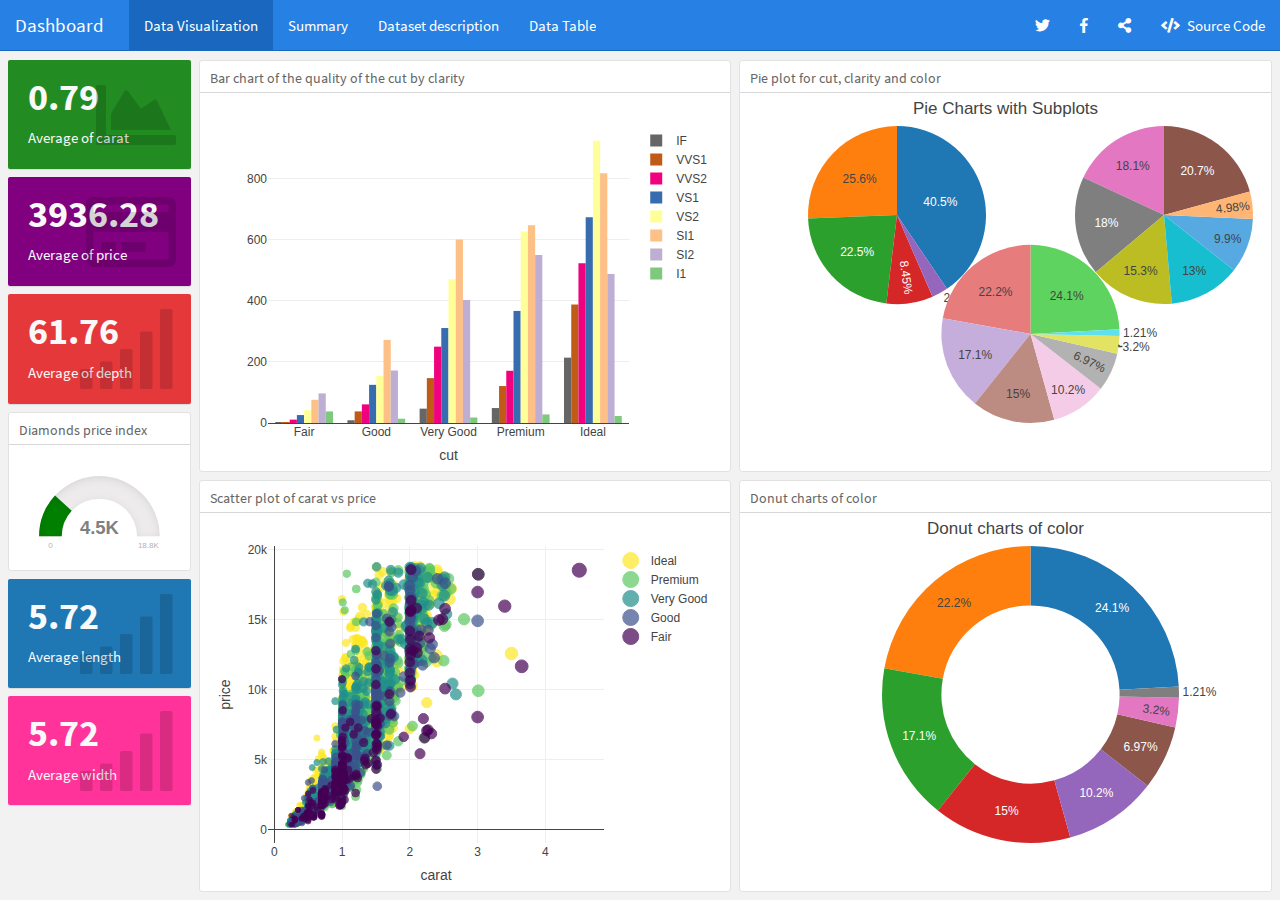
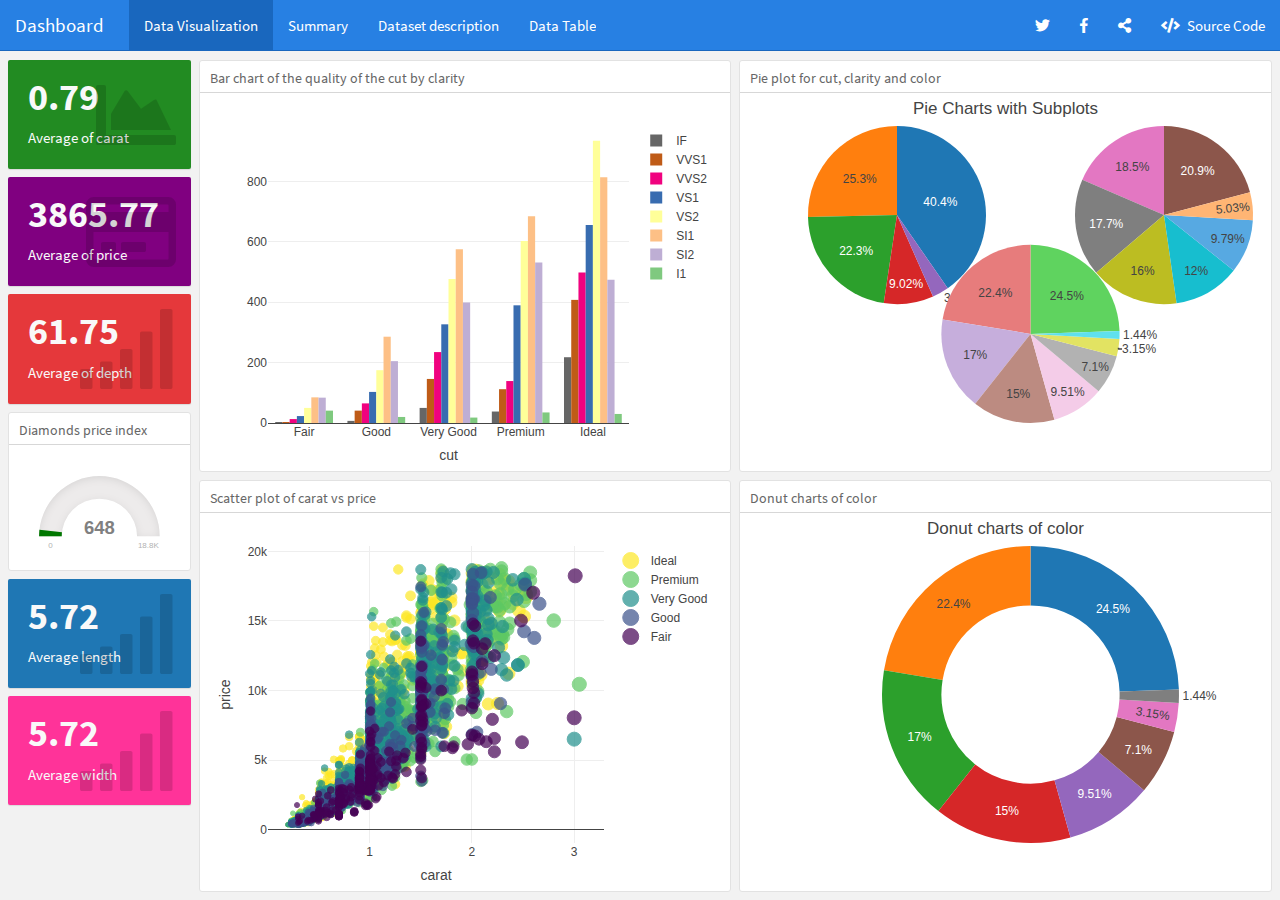
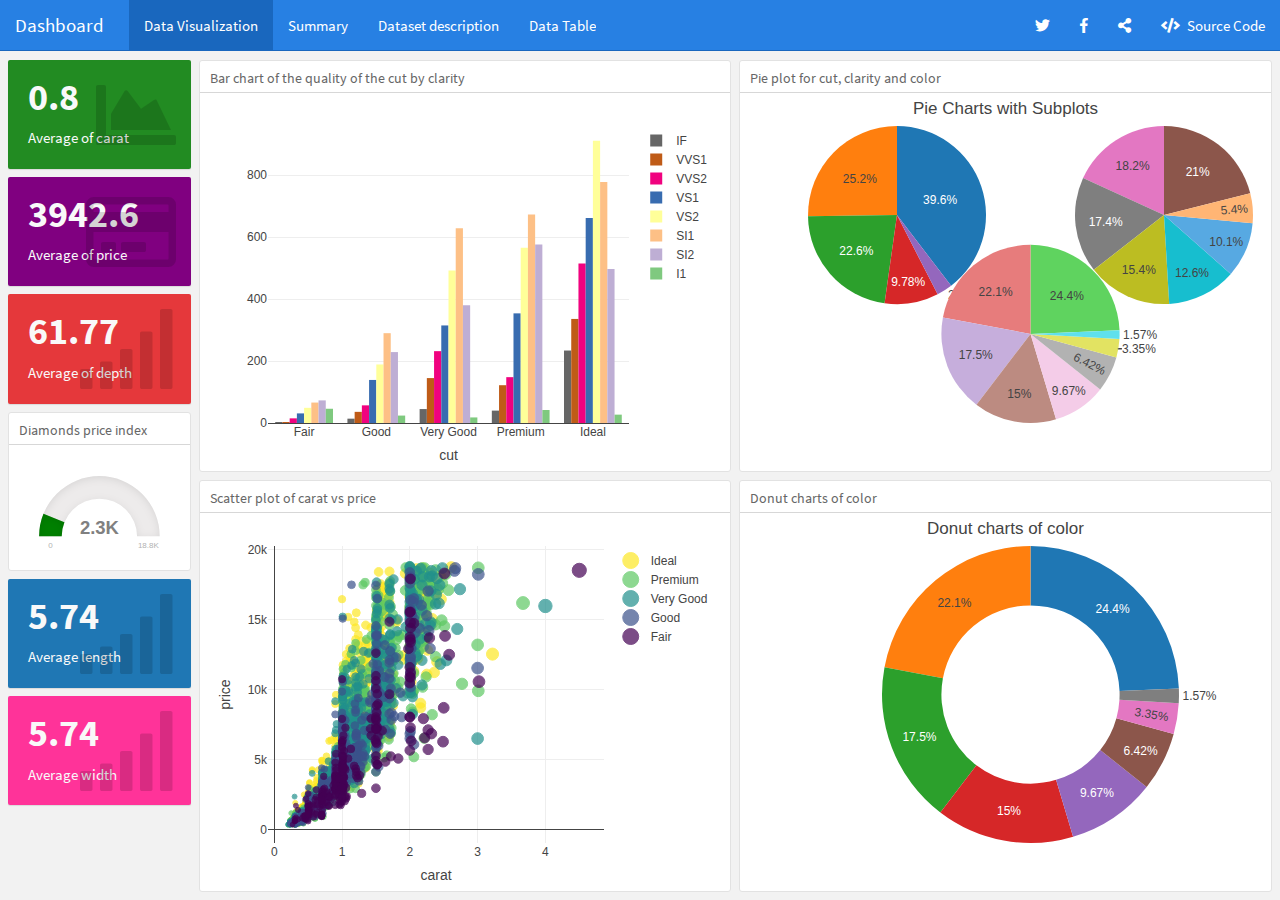
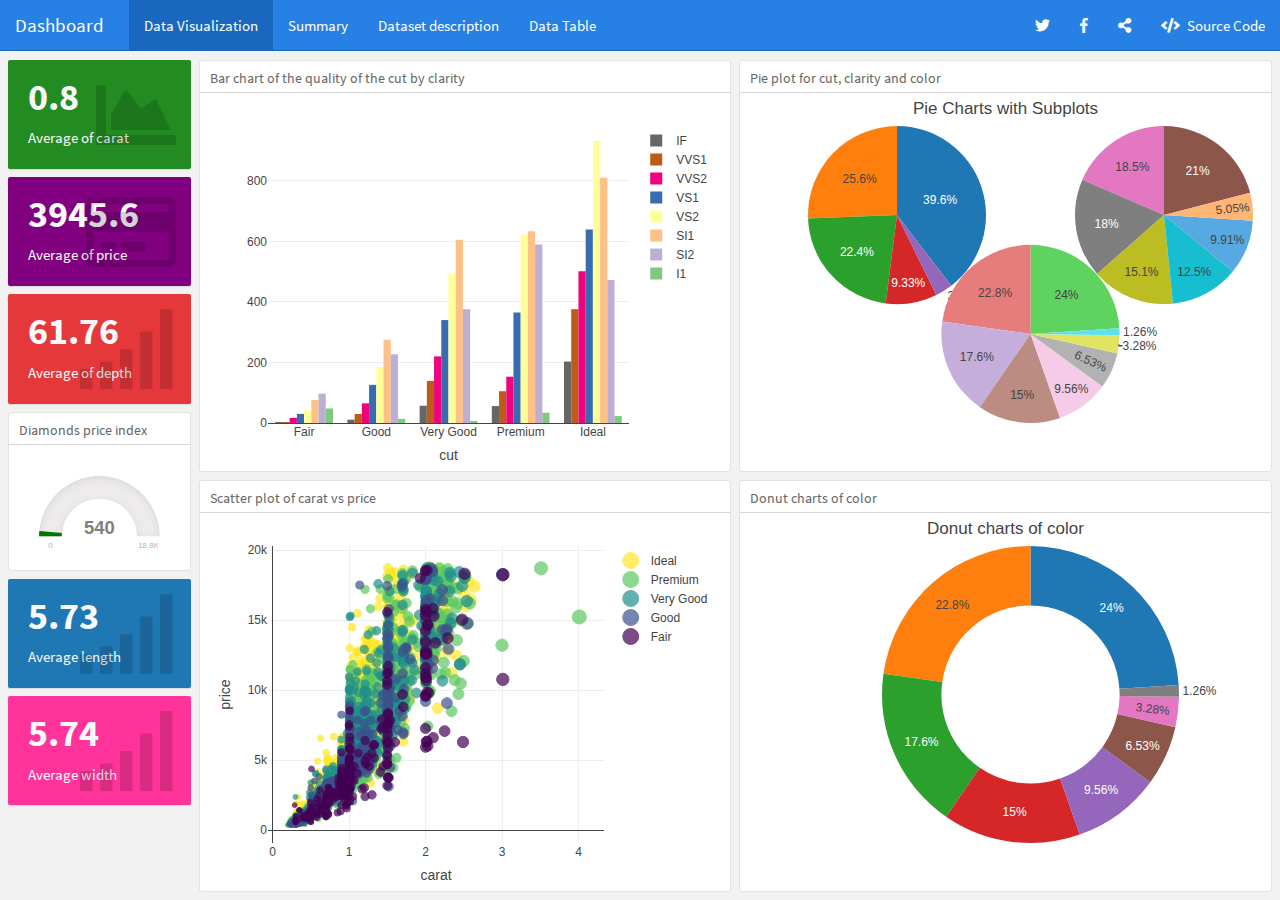
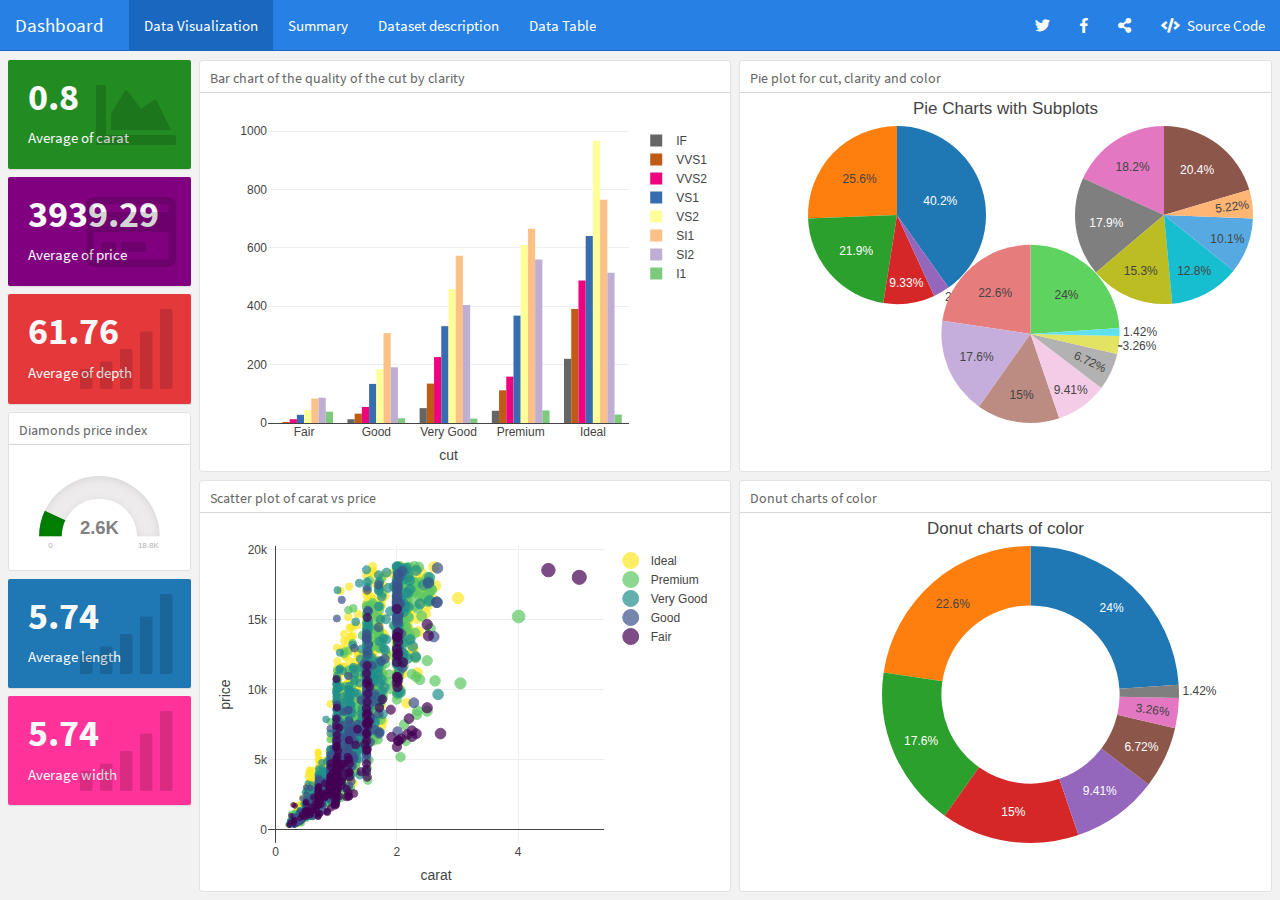
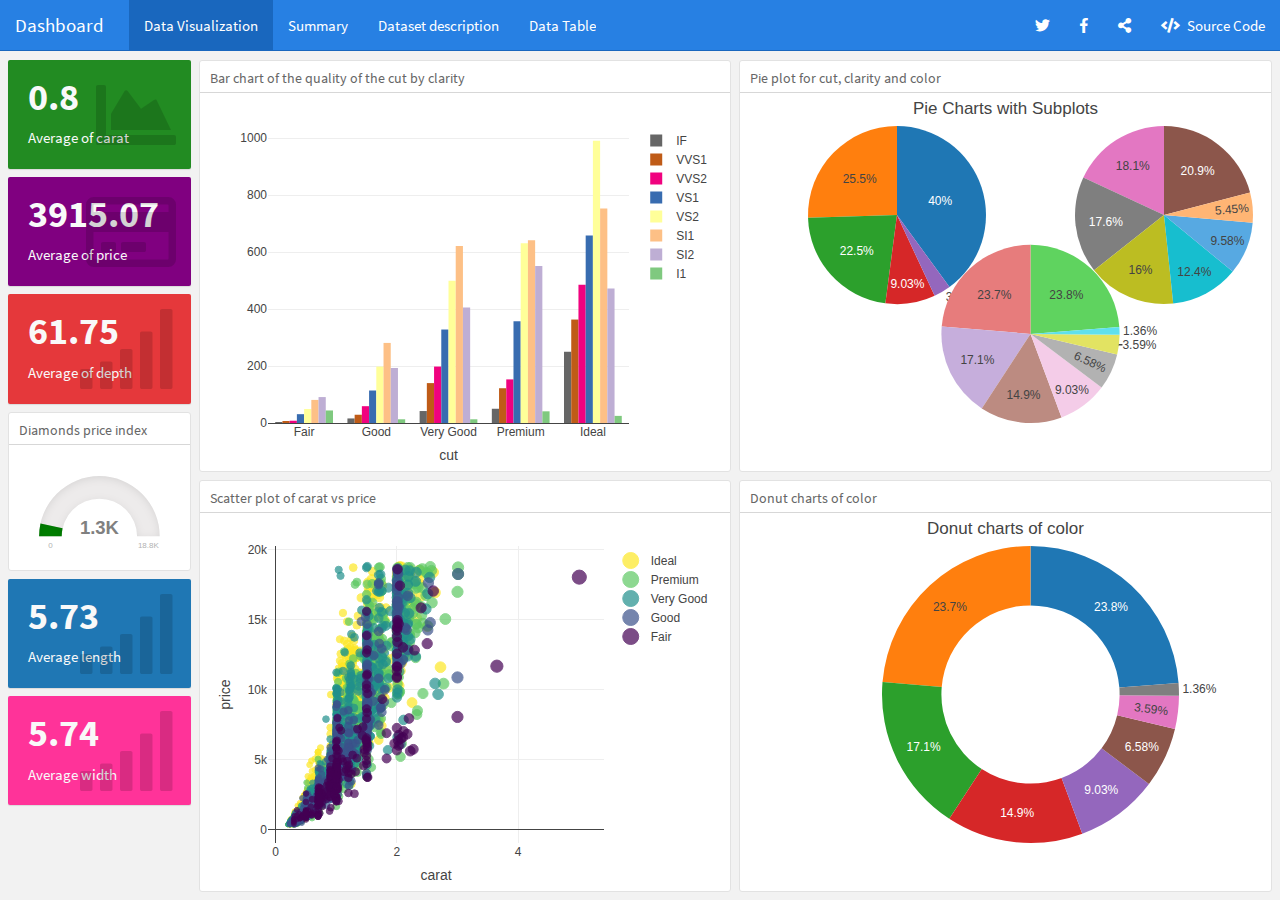
